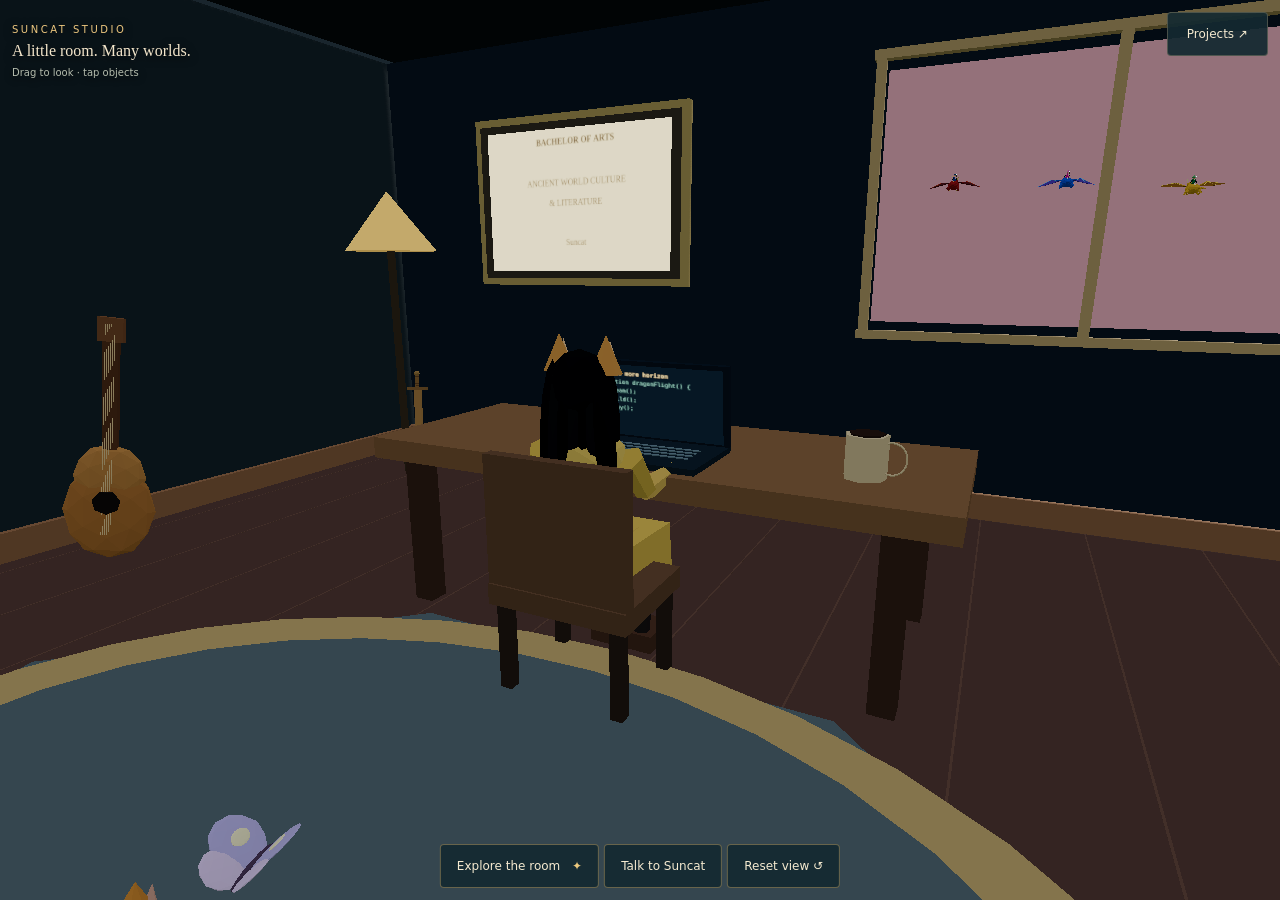
==== index.html @ 1f7c484a "Rename Suncat-Studio.html to index.html" ====
<!doctype html>
<html lang="en"><head><meta charset="utf-8"><meta name="viewport" content="width=device-width,initial-scale=1,viewport-fit=cover"><meta name="theme-color" content="#19252d"><title>Suncat Studio · A little room. Many worlds.</title><meta name="description" content="Visit Suncat’s studio. Explore games, musical projects, favorite stories, and the worlds behind them."><meta property="og:title" content="Suncat Studio"><meta property="og:description" content="A little room. Many worlds. Games, music, and stories from Suncat."><meta property="og:type" content="website">
<!-- Suncat Studio v2.0 — standalone personal website.
Open this file directly, or rename it index.html for GitHub Pages.
All graphics, scripts, styles, and fonts use local or embedded resources.
Only the music and Instagram buttons link away from the website.
Edit STUDIO_TOPICS25 below to change the descriptions.
Room models and camera are extracted from Dragonflight v0.28.0,
with a wooden short sword, game console, and revised personal content.
No game, game launcher, API key, backend, or build step is bundled.
Three.js r160.1 — MIT License

Copyright © 2010-2023 three.js authors

Permission is hereby granted, free of charge, to any person obtaining a copy
of this software and associated documentation files (the "Software"), to deal
in the Software without restriction, including without limitation the rights
to use, copy, modify, merge, publish, distribute, sublicense, and/or sell
copies of the Software, and to permit persons to whom the Software is
furnished to do so, subject to the following conditions:

The above copyright notice and this permission notice shall be included in
all copies or substantial portions of the Software.

THE SOFTWARE IS PROVIDED "AS IS", WITHOUT WARRANTY OF ANY KIND, EXPRESS OR
IMPLIED, INCLUDING BUT NOT LIMITED TO THE WARRANTIES OF MERCHANTABILITY,
FITNESS FOR A PARTICULAR PURPOSE AND NONINFRINGEMENT. IN NO EVENT SHALL THE
AUTHORS OR COPYRIGHT HOLDERS BE LIABLE FOR ANY CLAIM, DAMAGES OR OTHER
LIABILITY, WHETHER IN AN ACTION OF CONTRACT, TORT OR OTHERWISE, ARISING FROM,
OUT OF OR IN CONNECTION WITH THE SOFTWARE OR THE USE OR OTHER DEALINGS IN
THE SOFTWARE.
-->
<link rel="icon" type="image/svg+xml" href="[data-uri]">
<style>.menu-extras{display:grid;grid-template-columns:repeat(2,minmax(0,1fr));gap:8px}.title-block .menu-extras button{min-width:0;margin:0;white-space:nowrap;padding:10px 12px}#meetSuncat{border-color:#d4ae6890}
#studio25{position:fixed;inset:0;z-index:18;pointer-events:none;color:#f4e6cb}#studio25 button,#studio25 a{pointer-events:auto;touch-action:manipulation}
.studio-title25{position:absolute;left:24px;top:22px;text-shadow:0 2px 10px #111}.studio-title25 small{display:block;color:#edc77f;font-size:10px;letter-spacing:2.5px}.studio-title25 span{display:block;font:16px Georgia,serif;margin-top:5px}
.studio-tools25{position:absolute;left:50%;bottom:24px;transform:translateX(-50%);display:flex;gap:8px;white-space:nowrap}.studio-tools25 button{background:#142a31ec;border-color:#c6a56877;font-size:12px;padding:11px 16px}.studio-tools25 span{color:#ecc97e;margin-left:8px}
#studioObjects25{position:absolute;bottom:84px;left:50%;transform:translateX(-50%);width:min(520px,calc(100% - 28px));padding:12px;display:grid;grid-template-columns:repeat(3,minmax(0,1fr));gap:7px;background:#10242bf5;border:1px solid #c7a77177;border-radius:10px;pointer-events:auto;box-shadow:0 12px 50px #0006}#studioObjects25 button{min-width:0;padding:9px 5px;font-size:12px;background:#20343a}
#studioCard25{position:absolute;right:24px;top:18%;width:370px;max-height:68%;overflow:auto;padding:27px 24px 22px;background:#10242bf7;border:1px solid #c8a66b99;border-radius:12px;box-shadow:0 18px 70px #0009;pointer-events:auto;touch-action:pan-y;overscroll-behavior:contain}#studioClose25{position:absolute;right:5px;top:5px;min-height:36px;width:36px;padding:0;background:transparent;border:0;font-size:24px;color:#d3c4a7}#studioEyebrow25{color:#e4bf7d;font-size:9px;letter-spacing:2px;text-transform:uppercase}#studioHeading25{font:29px/1.15 Georgia,serif;margin:12px 20px 17px 0;color:#f8e8c5}#studioBody25 p{font:14px/1.7 system-ui;margin:0 0 14px;color:#d7dfd9}#studioBody25 .project25{display:block;width:100%;text-align:left;padding:12px;margin:8px 0;background:#1d333b;border-color:#c5a96844;font-size:14px}#studioBody25 .project25 small{display:block;font-size:11px;color:#cbb98e;margin-top:4px}#studioLinks25{display:flex;gap:8px;flex-wrap:wrap}#studioLinks25 a{display:inline-block;color:#17282b;background:#e6bc72;border-radius:4px;text-decoration:none;padding:11px 13px;font-size:12px;min-height:44px}#studioHover25{position:absolute;padding:6px 10px;border:1px solid #e7c47866;border-radius:5px;background:#152b32e8;color:#eed197;font-size:11px}
body.credits23.postcredits23.studio25 #dialogue{top:80px!important;bottom:auto!important;max-width:min(80%,440px)!important}body.studio25 #skipScene{z-index:25}body.studio25 #hud{z-index:19;pointer-events:none}body.studio25 #hud #skipScene,body.studio25 #hud #dialogue{pointer-events:auto}
body.credits23.postcredits23.studio-card25 #dialogue{visibility:hidden!important}body.studio-card25 .studio-tools25{visibility:hidden}
@media(max-width:600px){.studio-title25{left:16px;top:22px;max-width:47%}.studio-title25 span{font-size:13px}.studio-title25 small{font-size:8px}.studio-tools25{bottom:18px;gap:6px}.studio-tools25 button{font-size:11px;padding:11px 12px}#studioCard25{left:14px;right:14px;top:auto;bottom:18px;width:auto;max-height:57%;padding:26px 21px 20px}#studioHeading25{font-size:26px}#studioBody25 p{font-size:13px}body.credits23.postcredits23.studio25 #dialogue{top:78px!important}#studioObjects25{bottom:76px}}
@media(max-height:540px){#studioCard25{top:66px;right:14px;bottom:14px;max-height:none;width:42%;padding:20px}#studioHeading25{font-size:23px}#studioBody25 p{font-size:12px}.studio-tools25{bottom:12px;left:25%}#studioObjects25{left:25%;width:45%;bottom:67px}.studio-title25{top:15px}body.credits23.postcredits23.studio25 #dialogue{top:70px!important;left:25%!important;max-width:42%!important}}

:root{color-scheme:dark;--ink:#f5ead0;--muted:#b7c3b7;--gold:#e9bd70;--line:#e2c89642}*{box-sizing:border-box}html,body{margin:0;width:100%;height:100%;overflow:hidden;background:#19252d;color:var(--ink);font:14px/1.5 system-ui,sans-serif;overscroll-behavior:none}button,input{font:inherit}button{cursor:pointer;background:#142c2bc9;color:var(--ink);border:1px solid var(--line);padding:12px 19px;border-radius:4px;min-height:44px;touch-action:manipulation}button:hover{background:#27423c}a{color:var(--gold)}button:focus-visible,a:focus-visible{outline:3px solid var(--gold);outline-offset:3px}[hidden]{display:none!important}#world{position:fixed;inset:0}#world canvas{display:block;width:100%;height:100%;touch-action:none;cursor:grab}.studio-title25 em{display:block;margin-top:7px;font:10px system-ui;color:#c7cebd;opacity:.9}.studio-tools25{max-width:calc(100% - 24px);gap:5px;bottom:max(12px,env(safe-area-inset-bottom));white-space:normal}.studio-tools25 button{min-width:0;min-height:44px;line-height:1.25}.studio-title25{left:max(12px,env(safe-area-inset-left));max-width:calc(100% - 152px)}#studioCard25{overscroll-behavior:contain}#studioClose25{width:44px;height:44px;min-height:44px;z-index:2;background:#10242bf7}#studioObjects25{max-height:calc(100svh - 154px);overflow:auto;touch-action:pan-y}#projectsButton{position:absolute;top:max(12px,env(safe-area-inset-top));right:max(12px,env(safe-area-inset-right));font-size:12px;background:#142a31ec}#greeting{position:absolute;top:92px;left:24px;width:min(360px,calc(100% - 48px));padding:13px 35px 13px 17px;border-left:2px solid var(--gold);background:#10282bde;text-shadow:none}#greeting b{font-size:9px;letter-spacing:2px;color:var(--gold)}#greeting p{font:15px/1.6 Georgia,serif;margin:5px 0 0}#dismissGreeting{position:absolute;right:0;top:0;min-height:32px;width:32px;padding:0;background:none;border:0;font-size:21px}body.studio-card25 #greeting{display:none}#fallback{position:fixed;inset:20% 10% auto;font:18px Georgia;color:#d8d9c8}.fallback .studio-title25{position:fixed}.fallback #studioCard25{top:16%;bottom:85px;max-height:none}.fallback #studioObjects25{z-index:2}noscript{position:fixed;inset:100px 20px auto;z-index:30;padding:24px;background:#10242b;border:1px solid var(--line)}
@media(max-width:600px) and (orientation:portrait){.studio-title25{top:16px}.studio-title25 span{font-size:13px;line-height:1.25}.studio-title25 small{font-size:8px;letter-spacing:1.5px}.studio-title25 em{font-size:9px}.studio-tools25{left:50%;width:calc(100% - 24px);display:grid;grid-template-columns:1.2fr 1fr 1fr}.studio-tools25 button{padding:8px 4px;font-size:10px}.studio-tools25 span{margin-left:2px}#studioCard25{left:10px;right:10px;top:auto;bottom:max(10px,env(safe-area-inset-bottom));width:auto;max-height:50%;padding:25px 16px 16px}#studioHeading25{font-size:23px;margin-top:10px}#studioBody25 p{font-size:13px;line-height:1.6}#studioObjects25{bottom:68px}#greeting{top:92px;left:12px;width:calc(100% - 24px);max-height:25vh;overflow:auto}#greeting p{font-size:13px}.fallback #studioCard25{top:110px;bottom:80px;max-height:none}}
@media(max-height:540px){#greeting{top:82px;max-width:42%;max-height:24%;overflow:auto;font-size:12px}.studio-tools25{left:50%}#studioObjects25{left:50%;width:min(540px,90%);bottom:67px}#studioCard25{top:67px}}
@media(prefers-reduced-motion:reduce){*{scroll-behavior:auto!important}}
</style></head><body class="studio25 credits23 postcredits23">
<div id="world"></div>
<main id="studio25" aria-label="Suncat’s studio">
 <div class="studio-title25"><small>SUNCAT STUDIO</small><span>A little room. Many worlds.</span><em>Drag to look · tap objects</em></div>
 <button id="projectsButton">Projects ↗</button>
 <div class="studio-tools25"><button id="studioExplore25" aria-expanded="false" aria-controls="studioObjects25">Explore the room <span>✦</span></button><button id="studioAbout25">Talk to Suncat</button><button id="studioReset251" aria-label="Reset room view">Reset view ↺</button></div>
 <nav id="studioObjects25" hidden aria-label="Objects in the studio"></nav>
 <section id="studioCard25" hidden role="dialog" aria-modal="true" aria-labelledby="studioHeading25" tabindex="-1"><button id="studioClose25" aria-label="Close object description">×</button><small id="studioEyebrow25"></small><h1 id="studioHeading25"></h1><div id="studioBody25"></div><div id="studioLinks25"></div></section>
 <div id="studioHover25" hidden></div>
 <aside id="greeting" hidden aria-live="polite"><button id="dismissGreeting" aria-label="Dismiss greeting">×</button><b>SUNCAT</b><p>Hello. Welcome to my studio. Make yourself at home—there are a few worlds around this room.</p></aside>
</main>
<div id="fallback" hidden>The room’s 3D view is unavailable. You can still explore every project and story using the room menu.</div>
<noscript><h1>Suncat Studio</h1><p>Enable JavaScript to explore the studio, its projects, and its stories.</p><p><a href="https://suncatmeow.github.io/music">My music</a> · <a href="https://www.instagram.com/suncatmeow/">Instagram</a></p></noscript>
<script>console.warn('Scripts "build/three.js" and "build/three.min.js" are deprecated with r150+, and will be removed with r160. Please use ES Modules or alternatives: https://threejs.org/docs/index.html#manual/en/introduction/Installation'),
/**
 * @license
 * Copyright 2010-2023 Three.js Authors
 * SPDX-License-Identifier: MIT
 */
function(t,e){"object"==typeof exports&&"undefined"!=typeof module?e(exports):"function"==typeof define&&define.amd?define(["exports"],e):e((t="undefined"!=typeof globalThis?globalThis:t||self).THREE={})}(this,(function(t){"use strict";const e="160",n=1,i=2,r=3,s=0,a=1,o=100,l=204,c=205,h=0,u=1,d=2,p=0,m=1,f=2,g=3,_=4,v=5,x=6,y="attached",M="detached",S=300,b=301,T=302,E=303,w=304,A=306,R=1e3,C=1001,L=1002,P=1003,I=1004,U=1005,D=1006,N=1007,O=1008,F=1009,B=1012,z=1013,G=1014,H=1015,V=1016,k=1017,W=1018,X=1020,j=1023,q=1026,Y=1027,Z=1029,J=1031,K=1033,$=33776,Q=33777,tt=33778,et=33779,nt=35840,it=35841,rt=35842,st=35843,at=36196,ot=37492,lt=37496,ct=37808,ht=37809,ut=37810,dt=37811,pt=37812,mt=37813,ft=37814,gt=37815,_t=37816,vt=37817,xt=37818,yt=37819,Mt=37820,St=37821,bt=36492,Tt=36494,Et=36495,wt=36284,At=36285,Rt=36286,Ct=2300,Lt=2301,Pt=2302,It=2400,Ut=2401,Dt=2402,Nt=2500,Ot=2501,Ft=3e3,Bt=3001,zt="",Gt="srgb",Ht="srgb-linear",Vt="display-p3",kt="display-p3-linear",Wt="linear",Xt="srgb",jt="rec709",qt="p3",Yt=7680,Zt=35044,Jt="300 es",Kt=1035,$t=2e3,Qt=2001;class te{addEventListener(t,e){void 0===this._listeners&&(this._listeners={});const n=this._listeners;void 0===n[t]&&(n[t]=[]),-1===n[t].indexOf(e)&&n[t].push(e)}hasEventListener(t,e){if(void 0===this._listeners)return!1;const n=this._listeners;return void 0!==n[t]&&-1!==n[t].indexOf(e)}removeEventListener(t,e){if(void 0===this._listeners)return;const n=this._listeners[t];if(void 0!==n){const t=n.indexOf(e);-1!==t&&n.splice(t,1)}}dispatchEvent(t){if(void 0===this._listeners)return;const e=this._listeners[t.type];if(void 0!==e){t.target=this;const n=e.slice(0);for(let e=0,i=n.length;e<i;e++)n[e].call(this,t);t.target=null}}}const ee=["00","01","02","03","04","05","06","07","08","09","0a","0b","0c","0d","0e","0f","10","11","12","13","14","15","16","17","18","19","1a","1b","1c","1d","1e","1f","20","21","22","23","24","25","26","27","28","29","2a","2b","2c","2d","2e","2f","30","31","32","33","34","35","36","37","38","39","3a","3b","3c","3d","3e","3f","40","41","42","43","44","45","46","47","48","49","4a","4b","4c","4d","4e","4f","50","51","52","53","54","55","56","57","58","59","5a","5b","5c","5d","5e","5f","60","61","62","63","64","65","66","67","68","69","6a","6b","6c","6d","6e","6f","70","71","72","73","74","75","76","77","78","79","7a","7b","7c","7d","7e","7f","80","81","82","83","84","85","86","87","88","89","8a","8b","8c","8d","8e","8f","90","91","92","93","94","95","96","97","98","99","9a","9b","9c","9d","9e","9f","a0","a1","a2","a3","a4","a5","a6","a7","a8","a9","aa","ab","ac","ad","ae","af","b0","b1","b2","b3","b4","b5","b6","b7","b8","b9","ba","bb","bc","bd","be","bf","c0","c1","c2","c3","c4","c5","c6","c7","c8","c9","ca","cb","cc","cd","ce","cf","d0","d1","d2","d3","d4","d5","d6","d7","d8","d9","da","db","dc","dd","de","df","e0","e1","e2","e3","e4","e5","e6","e7","e8","e9","ea","eb","ec","ed","ee","ef","f0","f1","f2","f3","f4","f5","f6","f7","f8","f9","fa","fb","fc","fd","fe","ff"];let ne=1234567;const ie=Math.PI/180,re=180/Math.PI;function se(){const t=4294967295*Math.random()|0,e=4294967295*Math.random()|0,n=4294967295*Math.random()|0,i=4294967295*Math.random()|0;return(ee[255&t]+ee[t>>8&255]+ee[t>>16&255]+ee[t>>24&255]+"-"+ee[255&e]+ee[e>>8&255]+"-"+ee[e>>16&15|64]+ee[e>>24&255]+"-"+ee[63&n|128]+ee[n>>8&255]+"-"+ee[n>>16&255]+ee[n>>24&255]+ee[255&i]+ee[i>>8&255]+ee[i>>16&255]+ee[i>>24&255]).toLowerCase()}function ae(t,e,n){return Math.max(e,Math.min(n,t))}function oe(t,e){return(t%e+e)%e}function le(t,e,n){return(1-n)*t+n*e}function ce(t){return 0==(t&t-1)&&0!==t}function he(t){return Math.pow(2,Math.floor(Math.log(t)/Math.LN2))}function ue(t,e){switch(e.constructor){case Float32Array:return t;case Uint32Array:return t/4294967295;case Uint16Array:return t/65535;case Uint8Array:return t/255;case Int32Array:return Math.max(t/2147483647,-1);case Int16Array:return Math.max(t/32767,-1);case Int8Array:return Math.max(t/127,-1);default:throw new Error("Invalid component type.")}}function de(t,e){switch(e.constructor){case Float32Array:return t;case Uint32Array:return Math.round(4294967295*t);case Uint16Array:return Math.round(65535*t);case Uint8Array:return Math.round(255*t);case Int32Array:return Math.round(2147483647*t);case Int16Array:return Math.round(32767*t);case Int8Array:return Math.round(127*t);default:throw new Error("Invalid component type.")}}const pe={DEG2RAD:ie,RAD2DEG:re,generateUUID:se,clamp:ae,euclideanModulo:oe,mapLinear:function(t,e,n,i,r){return i+(t-e)*(r-i)/(n-e)},inverseLerp:function(t,e,n){return t!==e?(n-t)/(e-t):0},lerp:le,damp:function(t,e,n,i){return le(t,e,1-Math.exp(-n*i))},pingpong:function(t,e=1){return e-Math.abs(oe(t,2*e)-e)},smoothstep:function(t,e,n){return t<=e?0:t>=n?1:(t=(t-e)/(n-e))*t*(3-2*t)},smootherstep:function(t,e,n){return t<=e?0:t>=n?1:(t=(t-e)/(n-e))*t*t*(t*(6*t-15)+10)},randInt:function(t,e){return t+Math.floor(Math.random()*(e-t+1))},randFloat:function(t,e){return t+Math.random()*(e-t)},randFloatSpread:function(t){return t*(.5-Math.random())},seededRandom:function(t){void 0!==t&&(ne=t);let e=ne+=1831565813;return e=Math.imul(e^e>>>15,1|e),e^=e+Math.imul(e^e>>>7,61|e),((e^e>>>14)>>>0)/4294967296},degToRad:function(t){return t*ie},radToDeg:function(t){return t*re},isPowerOfTwo:ce,ceilPowerOfTwo:function(t){return Math.pow(2,Math.ceil(Math.log(t)/Math.LN2))},floorPowerOfTwo:he,setQuaternionFromProperEuler:function(t,e,n,i,r){const s=Math.cos,a=Math.sin,o=s(n/2),l=a(n/2),c=s((e+i)/2),h=a((e+i)/2),u=s((e-i)/2),d=a((e-i)/2),p=s((i-e)/2),m=a((i-e)/2);switch(r){case"XYX":t.set(o*h,l*u,l*d,o*c);break;case"YZY":t.set(l*d,o*h,l*u,o*c);break;case"ZXZ":t.set(l*u,l*d,o*h,o*c);break;case"XZX":t.set(o*h,l*m,l*p,o*c);break;case"YXY":t.set(l*p,o*h,l*m,o*c);break;case"ZYZ":t.set(l*m,l*p,o*h,o*c);break;default:console.warn("THREE.MathUtils: .setQuaternionFromProperEuler() encountered an unknown order: "+r)}},normalize:de,denormalize:ue};class me{constructor(t=0,e=0){me.prototype.isVector2=!0,this.x=t,this.y=e}get width(){return this.x}set width(t){this.x=t}get height(){return this.y}set height(t){this.y=t}set(t,e){return this.x=t,this.y=e,this}setScalar(t){return this.x=t,this.y=t,this}setX(t){return this.x=t,this}setY(t){return this.y=t,this}setComponent(t,e){switch(t){case 0:this.x=e;break;case 1:this.y=e;break;default:throw new Error("index is out of range: "+t)}return this}getComponent(t){switch(t){case 0:return this.x;case 1:return this.y;default:throw new Error("index is out of range: "+t)}}clone(){return new this.constructor(this.x,this.y)}copy(t){return this.x=t.x,this.y=t.y,this}add(t){return this.x+=t.x,this.y+=t.y,this}addScalar(t){return this.x+=t,this.y+=t,this}addVectors(t,e){return this.x=t.x+e.x,this.y=t.y+e.y,this}addScaledVector(t,e){return this.x+=t.x*e,this.y+=t.y*e,this}sub(t){return this.x-=t.x,this.y-=t.y,this}subScalar(t){return this.x-=t,this.y-=t,this}subVectors(t,e){return this.x=t.x-e.x,this.y=t.y-e.y,this}multiply(t){return this.x*=t.x,this.y*=t.y,this}multiplyScalar(t){return this.x*=t,this.y*=t,this}divide(t){return this.x/=t.x,this.y/=t.y,this}divideScalar(t){return this.multiplyScalar(1/t)}applyMatrix3(t){const e=this.x,n=this.y,i=t.elements;return this.x=i[0]*e+i[3]*n+i[6],this.y=i[1]*e+i[4]*n+i[7],this}min(t){return this.x=Math.min(this.x,t.x),this.y=Math.min(this.y,t.y),this}max(t){return this.x=Math.max(this.x,t.x),this.y=Math.max(this.y,t.y),this}clamp(t,e){return this.x=Math.max(t.x,Math.min(e.x,this.x)),this.y=Math.max(t.y,Math.min(e.y,this.y)),this}clampScalar(t,e){return this.x=Math.max(t,Math.min(e,this.x)),this.y=Math.max(t,Math.min(e,this.y)),this}clampLength(t,e){const n=this.length();return this.divideScalar(n||1).multiplyScalar(Math.max(t,Math.min(e,n)))}floor(){return this.x=Math.floor(this.x),this.y=Math.floor(this.y),this}ceil(){return this.x=Math.ceil(this.x),this.y=Math.ceil(this.y),this}round(){return this.x=Math.round(this.x),this.y=Math.round(this.y),this}roundToZero(){return this.x=Math.trunc(this.x),this.y=Math.trunc(this.y),this}negate(){return this.x=-this.x,this.y=-this.y,this}dot(t){return this.x*t.x+this.y*t.y}cross(t){return this.x*t.y-this.y*t.x}lengthSq(){return this.x*this.x+this.y*this.y}length(){return Math.sqrt(this.x*this.x+this.y*this.y)}manhattanLength(){return Math.abs(this.x)+Math.abs(this.y)}normalize(){return this.divideScalar(this.length()||1)}angle(){return Math.atan2(-this.y,-this.x)+Math.PI}angleTo(t){const e=Math.sqrt(this.lengthSq()*t.lengthSq());if(0===e)return Math.PI/2;const n=this.dot(t)/e;return Math.acos(ae(n,-1,1))}distanceTo(t){return Math.sqrt(this.distanceToSquared(t))}distanceToSquared(t){const e=this.x-t.x,n=this.y-t.y;return e*e+n*n}manhattanDistanceTo(t){return Math.abs(this.x-t.x)+Math.abs(this.y-t.y)}setLength(t){return this.normalize().multiplyScalar(t)}lerp(t,e){return this.x+=(t.x-this.x)*e,this.y+=(t.y-this.y)*e,this}lerpVectors(t,e,n){return this.x=t.x+(e.x-t.x)*n,this.y=t.y+(e.y-t.y)*n,this}equals(t){return t.x===this.x&&t.y===this.y}fromArray(t,e=0){return this.x=t[e],this.y=t[e+1],this}toArray(t=[],e=0){return t[e]=this.x,t[e+1]=this.y,t}fromBufferAttribute(t,e){return this.x=t.getX(e),this.y=t.getY(e),this}rotateAround(t,e){const n=Math.cos(e),i=Math.sin(e),r=this.x-t.x,s=this.y-t.y;return this.x=r*n-s*i+t.x,this.y=r*i+s*n+t.y,this}random(){return this.x=Math.random(),this.y=Math.random(),this}*[Symbol.iterator](){yield this.x,yield this.y}}class fe{constructor(t,e,n,i,r,s,a,o,l){fe.prototype.isMatrix3=!0,this.elements=[1,0,0,0,1,0,0,0,1],void 0!==t&&this.set(t,e,n,i,r,s,a,o,l)}set(t,e,n,i,r,s,a,o,l){const c=this.elements;return c[0]=t,c[1]=i,c[2]=a,c[3]=e,c[4]=r,c[5]=o,c[6]=n,c[7]=s,c[8]=l,this}identity(){return this.set(1,0,0,0,1,0,0,0,1),this}copy(t){const e=this.elements,n=t.elements;return e[0]=n[0],e[1]=n[1],e[2]=n[2],e[3]=n[3],e[4]=n[4],e[5]=n[5],e[6]=n[6],e[7]=n[7],e[8]=n[8],this}extractBasis(t,e,n){return t.setFromMatrix3Column(this,0),e.setFromMatrix3Column(this,1),n.setFromMatrix3Column(this,2),this}setFromMatrix4(t){const e=t.elements;return this.set(e[0],e[4],e[8],e[1],e[5],e[9],e[2],e[6],e[10]),this}multiply(t){return this.multiplyMatrices(this,t)}premultiply(t){return this.multiplyMatrices(t,this)}multiplyMatrices(t,e){const n=t.elements,i=e.elements,r=this.elements,s=n[0],a=n[3],o=n[6],l=n[1],c=n[4],h=n[7],u=n[2],d=n[5],p=n[8],m=i[0],f=i[3],g=i[6],_=i[1],v=i[4],x=i[7],y=i[2],M=i[5],S=i[8];return r[0]=s*m+a*_+o*y,r[3]=s*f+a*v+o*M,r[6]=s*g+a*x+o*S,r[1]=l*m+c*_+h*y,r[4]=l*f+c*v+h*M,r[7]=l*g+c*x+h*S,r[2]=u*m+d*_+p*y,r[5]=u*f+d*v+p*M,r[8]=u*g+d*x+p*S,this}multiplyScalar(t){const e=this.elements;return e[0]*=t,e[3]*=t,e[6]*=t,e[1]*=t,e[4]*=t,e[7]*=t,e[2]*=t,e[5]*=t,e[8]*=t,this}determinant(){const t=this.elements,e=t[0],n=t[1],i=t[2],r=t[3],s=t[4],a=t[5],o=t[6],l=t[7],c=t[8];return e*s*c-e*a*l-n*r*c+n*a*o+i*r*l-i*s*o}invert(){const t=this.elements,e=t[0],n=t[1],i=t[2],r=t[3],s=t[4],a=t[5],o=t[6],l=t[7],c=t[8],h=c*s-a*l,u=a*o-c*r,d=l*r-s*o,p=e*h+n*u+i*d;if(0===p)return this.set(0,0,0,0,0,0,0,0,0);const m=1/p;return t[0]=h*m,t[1]=(i*l-c*n)*m,t[2]=(a*n-i*s)*m,t[3]=u*m,t[4]=(c*e-i*o)*m,t[5]=(i*r-a*e)*m,t[6]=d*m,t[7]=(n*o-l*e)*m,t[8]=(s*e-n*r)*m,this}transpose(){let t;const e=this.elements;return t=e[1],e[1]=e[3],e[3]=t,t=e[2],e[2]=e[6],e[6]=t,t=e[5],e[5]=e[7],e[7]=t,this}getNormalMatrix(t){return this.setFromMatrix4(t).invert().transpose()}transposeIntoArray(t){const e=this.elements;return t[0]=e[0],t[1]=e[3],t[2]=e[6],t[3]=e[1],t[4]=e[4],t[5]=e[7],t[6]=e[2],t[7]=e[5],t[8]=e[8],this}setUvTransform(t,e,n,i,r,s,a){const o=Math.cos(r),l=Math.sin(r);return this.set(n*o,n*l,-n*(o*s+l*a)+s+t,-i*l,i*o,-i*(-l*s+o*a)+a+e,0,0,1),this}scale(t,e){return this.premultiply(ge.makeScale(t,e)),this}rotate(t){return this.premultiply(ge.makeRotation(-t)),this}translate(t,e){return this.premultiply(ge.makeTranslation(t,e)),this}makeTranslation(t,e){return t.isVector2?this.set(1,0,t.x,0,1,t.y,0,0,1):this.set(1,0,t,0,1,e,0,0,1),this}makeRotation(t){const e=Math.cos(t),n=Math.sin(t);return this.set(e,-n,0,n,e,0,0,0,1),this}makeScale(t,e){return this.set(t,0,0,0,e,0,0,0,1),this}equals(t){const e=this.elements,n=t.elements;for(let t=0;t<9;t++)if(e[t]!==n[t])return!1;return!0}fromArray(t,e=0){for(let n=0;n<9;n++)this.elements[n]=t[n+e];return this}toArray(t=[],e=0){const n=this.elements;return t[e]=n[0],t[e+1]=n[1],t[e+2]=n[2],t[e+3]=n[3],t[e+4]=n[4],t[e+5]=n[5],t[e+6]=n[6],t[e+7]=n[7],t[e+8]=n[8],t}clone(){return(new this.constructor).fromArray(this.elements)}}const ge=new fe;function _e(t){for(let e=t.length-1;e>=0;--e)if(t[e]>=65535)return!0;return!1}const ve={Int8Array:Int8Array,Uint8Array:Uint8Array,Uint8ClampedArray:Uint8ClampedArray,Int16Array:Int16Array,Uint16Array:Uint16Array,Int32Array:Int32Array,Uint32Array:Uint32Array,Float32Array:Float32Array,Float64Array:Float64Array};function xe(t,e){return new ve[t](e)}function ye(t){return document.createElementNS("http://www.w3.org/1999/xhtml",t)}function Me(){const t=ye("canvas");return t.style.display="block",t}const Se={};function be(t){t in Se||(Se[t]=!0,console.warn(t))}const Te=(new fe).set(.8224621,.177538,0,.0331941,.9668058,0,.0170827,.0723974,.9105199),Ee=(new fe).set(1.2249401,-.2249404,0,-.0420569,1.0420571,0,-.0196376,-.0786361,1.0982735),we={[Ht]:{transfer:Wt,primaries:jt,toReference:t=>t,fromReference:t=>t},[Gt]:{transfer:Xt,primaries:jt,toReference:t=>t.convertSRGBToLinear(),fromReference:t=>t.convertLinearToSRGB()},[kt]:{transfer:Wt,primaries:qt,toReference:t=>t.applyMatrix3(Ee),fromReference:t=>t.applyMatrix3(Te)},[Vt]:{transfer:Xt,primaries:qt,toReference:t=>t.convertSRGBToLinear().applyMatrix3(Ee),fromReference:t=>t.applyMatrix3(Te).convertLinearToSRGB()}},Ae=new Set([Ht,kt]),Re={enabled:!0,_workingColorSpace:Ht,get workingColorSpace(){return this._workingColorSpace},set workingColorSpace(t){if(!Ae.has(t))throw new Error(`Unsupported working color space, "${t}".`);this._workingColorSpace=t},convert:function(t,e,n){if(!1===this.enabled||e===n||!e||!n)return t;const i=we[e].toReference;return(0,we[n].fromReference)(i(t))},fromWorkingColorSpace:function(t,e){return this.convert(t,this._workingColorSpace,e)},toWorkingColorSpace:function(t,e){return this.convert(t,e,this._workingColorSpace)},getPrimaries:function(t){return we[t].primaries},getTransfer:function(t){return t===zt?Wt:we[t].transfer}};function Ce(t){return t<.04045?.0773993808*t:Math.pow(.9478672986*t+.0521327014,2.4)}function Le(t){return t<.0031308?12.92*t:1.055*Math.pow(t,.41666)-.055}let Pe;class Ie{static getDataURL(t){if(/^data:/i.test(t.src))return t.src;if("undefined"==typeof HTMLCanvasElement)return t.src;let e;if(t instanceof HTMLCanvasElement)e=t;else{void 0===Pe&&(Pe=ye("canvas")),Pe.width=t.width,Pe.height=t.height;const n=Pe.getContext("2d");t instanceof ImageData?n.putImageData(t,0,0):n.drawImage(t,0,0,t.width,t.height),e=Pe}return e.width>2048||e.height>2048?(console.warn("THREE.ImageUtils.getDataURL: Image converted to jpg for performance reasons",t),e.toDataURL("image/jpeg",.6)):e.toDataURL("image/png")}static sRGBToLinear(t){if("undefined"!=typeof HTMLImageElement&&t instanceof HTMLImageElement||"undefined"!=typeof HTMLCanvasElement&&t instanceof HTMLCanvasElement||"undefined"!=typeof ImageBitmap&&t instanceof ImageBitmap){const e=ye("canvas");e.width=t.width,e.height=t.height;const n=e.getContext("2d");n.drawImage(t,0,0,t.width,t.height);const i=n.getImageData(0,0,t.width,t.height),r=i.data;for(let t=0;t<r.length;t++)r[t]=255*Ce(r[t]/255);return n.putImageData(i,0,0),e}if(t.data){const e=t.data.slice(0);for(let t=0;t<e.length;t++)e instanceof Uint8Array||e instanceof Uint8ClampedArray?e[t]=Math.floor(255*Ce(e[t]/255)):e[t]=Ce(e[t]);return{data:e,width:t.width,height:t.height}}return console.warn("THREE.ImageUtils.sRGBToLinear(): Unsupported image type. No color space conversion applied."),t}}let Ue=0;class De{constructor(t=null){this.isSource=!0,Object.defineProperty(this,"id",{value:Ue++}),this.uuid=se(),this.data=t,this.version=0}set needsUpdate(t){!0===t&&this.version++}toJSON(t){const e=void 0===t||"string"==typeof t;if(!e&&void 0!==t.images[this.uuid])return t.images[this.uuid];const n={uuid:this.uuid,url:""},i=this.data;if(null!==i){let t;if(Array.isArray(i)){t=[];for(let e=0,n=i.length;e<n;e++)i[e].isDataTexture?t.push(Ne(i[e].image)):t.push(Ne(i[e]))}else t=Ne(i);n.url=t}return e||(t.images[this.uuid]=n),n}}function Ne(t){return"undefined"!=typeof HTMLImageElement&&t instanceof HTMLImageElement||"undefined"!=typeof HTMLCanvasElement&&t instanceof HTMLCanvasElement||"undefined"!=typeof ImageBitmap&&t instanceof ImageBitmap?Ie.getDataURL(t):t.data?{data:Array.from(t.data),width:t.width,height:t.height,type:t.data.constructor.name}:(console.warn("THREE.Texture: Unable to serialize Texture."),{})}let Oe=0;class Fe extends te{constructor(t=Fe.DEFAULT_IMAGE,e=Fe.DEFAULT_MAPPING,n=1001,i=1001,r=1006,s=1008,a=1023,o=1009,l=Fe.DEFAULT_ANISOTROPY,c=""){super(),this.isTexture=!0,Object.defineProperty(this,"id",{value:Oe++}),this.uuid=se(),this.name="",this.source=new De(t),this.mipmaps=[],this.mapping=e,this.channel=0,this.wrapS=n,this.wrapT=i,this.magFilter=r,this.minFilter=s,this.anisotropy=l,this.format=a,this.internalFormat=null,this.type=o,this.offset=new me(0,0),this.repeat=new me(1,1),this.center=new me(0,0),this.rotation=0,this.matrixAutoUpdate=!0,this.matrix=new fe,this.generateMipmaps=!0,this.premultiplyAlpha=!1,this.flipY=!0,this.unpackAlignment=4,"string"==typeof c?this.colorSpace=c:(be("THREE.Texture: Property .encoding has been replaced by .colorSpace."),this.colorSpace=c===Bt?Gt:zt),this.userData={},this.version=0,this.onUpdate=null,this.isRenderTargetTexture=!1,this.needsPMREMUpdate=!1}get image(){return this.source.data}set image(t=null){this.source.data=t}updateMatrix(){this.matrix.setUvTransform(this.offset.x,this.offset.y,this.repeat.x,this.repeat.y,this.rotation,this.center.x,this.center.y)}clone(){return(new this.constructor).copy(this)}copy(t){return this.name=t.name,this.source=t.source,this.mipmaps=t.mipmaps.slice(0),this.mapping=t.mapping,this.channel=t.channel,this.wrapS=t.wrapS,this.wrapT=t.wrapT,this.magFilter=t.magFilter,this.minFilter=t.minFilter,this.anisotropy=t.anisotropy,this.format=t.format,this.internalFormat=t.internalFormat,this.type=t.type,this.offset.copy(t.offset),this.repeat.copy(t.repeat),this.center.copy(t.center),this.rotation=t.rotation,this.matrixAutoUpdate=t.matrixAutoUpdate,this.matrix.copy(t.matrix),this.generateMipmaps=t.generateMipmaps,this.premultiplyAlpha=t.premultiplyAlpha,this.flipY=t.flipY,this.unpackAlignment=t.unpackAlignment,this.colorSpace=t.colorSpace,this.userData=JSON.parse(JSON.stringify(t.userData)),this.needsUpdate=!0,this}toJSON(t){const e=void 0===t||"string"==typeof t;if(!e&&void 0!==t.textures[this.uuid])return t.textures[this.uuid];const n={metadata:{version:4.6,type:"Texture",generator:"Texture.toJSON"},uuid:this.uuid,name:this.name,image:this.source.toJSON(t).uuid,mapping:this.mapping,channel:this.channel,repeat:[this.repeat.x,this.repeat.y],offset:[this.offset.x,this.offset.y],center:[this.center.x,this.center.y],rotation:this.rotation,wrap:[this.wrapS,this.wrapT],format:this.format,internalFormat:this.internalFormat,type:this.type,colorSpace:this.colorSpace,minFilter:this.minFilter,magFilter:this.magFilter,anisotropy:this.anisotropy,flipY:this.flipY,generateMipmaps:this.generateMipmaps,premultiplyAlpha:this.premultiplyAlpha,unpackAlignment:this.unpackAlignment};return Object.keys(this.userData).length>0&&(n.userData=this.userData),e||(t.textures[this.uuid]=n),n}dispose(){this.dispatchEvent({type:"dispose"})}transformUv(t){if(this.mapping!==S)return t;if(t.applyMatrix3(this.matrix),t.x<0||t.x>1)switch(this.wrapS){case R:t.x=t.x-Math.floor(t.x);break;case C:t.x=t.x<0?0:1;break;case L:1===Math.abs(Math.floor(t.x)%2)?t.x=Math.ceil(t.x)-t.x:t.x=t.x-Math.floor(t.x)}if(t.y<0||t.y>1)switch(this.wrapT){case R:t.y=t.y-Math.floor(t.y);break;case C:t.y=t.y<0?0:1;break;case L:1===Math.abs(Math.floor(t.y)%2)?t.y=Math.ceil(t.y)-t.y:t.y=t.y-Math.floor(t.y)}return this.flipY&&(t.y=1-t.y),t}set needsUpdate(t){!0===t&&(this.version++,this.source.needsUpdate=!0)}get encoding(){return be("THREE.Texture: Property .encoding has been replaced by .colorSpace."),this.colorSpace===Gt?Bt:Ft}set encoding(t){be("THREE.Texture: Property .encoding has been replaced by .colorSpace."),this.colorSpace=t===Bt?Gt:zt}}Fe.DEFAULT_IMAGE=null,Fe.DEFAULT_MAPPING=S,Fe.DEFAULT_ANISOTROPY=1;class Be{constructor(t=0,e=0,n=0,i=1){Be.prototype.isVector4=!0,this.x=t,this.y=e,this.z=n,this.w=i}get width(){return this.z}set width(t){this.z=t}get height(){return this.w}set height(t){this.w=t}set(t,e,n,i){return this.x=t,this.y=e,this.z=n,this.w=i,this}setScalar(t){return this.x=t,this.y=t,this.z=t,this.w=t,this}setX(t){return this.x=t,this}setY(t){return this.y=t,this}setZ(t){return this.z=t,this}setW(t){return this.w=t,this}setComponent(t,e){switch(t){case 0:this.x=e;break;case 1:this.y=e;break;case 2:this.z=e;break;case 3:this.w=e;break;default:throw new Error("index is out of range: "+t)}return this}getComponent(t){switch(t){case 0:return this.x;case 1:return this.y;case 2:return this.z;case 3:return this.w;default:throw new Error("index is out of range: "+t)}}clone(){return new this.constructor(this.x,this.y,this.z,this.w)}copy(t){return this.x=t.x,this.y=t.y,this.z=t.z,this.w=void 0!==t.w?t.w:1,this}add(t){return this.x+=t.x,this.y+=t.y,this.z+=t.z,this.w+=t.w,this}addScalar(t){return this.x+=t,this.y+=t,this.z+=t,this.w+=t,this}addVectors(t,e){return this.x=t.x+e.x,this.y=t.y+e.y,this.z=t.z+e.z,this.w=t.w+e.w,this}addScaledVector(t,e){return this.x+=t.x*e,this.y+=t.y*e,this.z+=t.z*e,this.w+=t.w*e,this}sub(t){return this.x-=t.x,this.y-=t.y,this.z-=t.z,this.w-=t.w,this}subScalar(t){return this.x-=t,this.y-=t,this.z-=t,this.w-=t,this}subVectors(t,e){return this.x=t.x-e.x,this.y=t.y-e.y,this.z=t.z-e.z,this.w=t.w-e.w,this}multiply(t){return this.x*=t.x,this.y*=t.y,this.z*=t.z,this.w*=t.w,this}multiplyScalar(t){return this.x*=t,this.y*=t,this.z*=t,this.w*=t,this}applyMatrix4(t){const e=this.x,n=this.y,i=this.z,r=this.w,s=t.elements;return this.x=s[0]*e+s[4]*n+s[8]*i+s[12]*r,this.y=s[1]*e+s[5]*n+s[9]*i+s[13]*r,this.z=s[2]*e+s[6]*n+s[10]*i+s[14]*r,this.w=s[3]*e+s[7]*n+s[11]*i+s[15]*r,this}divideScalar(t){return this.multiplyScalar(1/t)}setAxisAngleFromQuaternion(t){this.w=2*Math.acos(t.w);const e=Math.sqrt(1-t.w*t.w);return e<1e-4?(this.x=1,this.y=0,this.z=0):(this.x=t.x/e,this.y=t.y/e,this.z=t.z/e),this}setAxisAngleFromRotationMatrix(t){let e,n,i,r;const s=.01,a=.1,o=t.elements,l=o[0],c=o[4],h=o[8],u=o[1],d=o[5],p=o[9],m=o[2],f=o[6],g=o[10];if(Math.abs(c-u)<s&&Math.abs(h-m)<s&&Math.abs(p-f)<s){if(Math.abs(c+u)<a&&Math.abs(h+m)<a&&Math.abs(p+f)<a&&Math.abs(l+d+g-3)<a)return this.set(1,0,0,0),this;e=Math.PI;const t=(l+1)/2,o=(d+1)/2,_=(g+1)/2,v=(c+u)/4,x=(h+m)/4,y=(p+f)/4;return t>o&&t>_?t<s?(n=0,i=.707106781,r=.707106781):(n=Math.sqrt(t),i=v/n,r=x/n):o>_?o<s?(n=.707106781,i=0,r=.707106781):(i=Math.sqrt(o),n=v/i,r=y/i):_<s?(n=.707106781,i=.707106781,r=0):(r=Math.sqrt(_),n=x/r,i=y/r),this.set(n,i,r,e),this}let _=Math.sqrt((f-p)*(f-p)+(h-m)*(h-m)+(u-c)*(u-c));return Math.abs(_)<.001&&(_=1),this.x=(f-p)/_,this.y=(h-m)/_,this.z=(u-c)/_,this.w=Math.acos((l+d+g-1)/2),this}min(t){return this.x=Math.min(this.x,t.x),this.y=Math.min(this.y,t.y),this.z=Math.min(this.z,t.z),this.w=Math.min(this.w,t.w),this}max(t){return this.x=Math.max(this.x,t.x),this.y=Math.max(this.y,t.y),this.z=Math.max(this.z,t.z),this.w=Math.max(this.w,t.w),this}clamp(t,e){return this.x=Math.max(t.x,Math.min(e.x,this.x)),this.y=Math.max(t.y,Math.min(e.y,this.y)),this.z=Math.max(t.z,Math.min(e.z,this.z)),this.w=Math.max(t.w,Math.min(e.w,this.w)),this}clampScalar(t,e){return this.x=Math.max(t,Math.min(e,this.x)),this.y=Math.max(t,Math.min(e,this.y)),this.z=Math.max(t,Math.min(e,this.z)),this.w=Math.max(t,Math.min(e,this.w)),this}clampLength(t,e){const n=this.length();return this.divideScalar(n||1).multiplyScalar(Math.max(t,Math.min(e,n)))}floor(){return this.x=Math.floor(this.x),this.y=Math.floor(this.y),this.z=Math.floor(this.z),this.w=Math.floor(this.w),this}ceil(){return this.x=Math.ceil(this.x),this.y=Math.ceil(this.y),this.z=Math.ceil(this.z),this.w=Math.ceil(this.w),this}round(){return this.x=Math.round(this.x),this.y=Math.round(this.y),this.z=Math.round(this.z),this.w=Math.round(this.w),this}roundToZero(){return this.x=Math.trunc(this.x),this.y=Math.trunc(this.y),this.z=Math.trunc(this.z),this.w=Math.trunc(this.w),this}negate(){return this.x=-this.x,this.y=-this.y,this.z=-this.z,this.w=-this.w,this}dot(t){return this.x*t.x+this.y*t.y+this.z*t.z+this.w*t.w}lengthSq(){return this.x*this.x+this.y*this.y+this.z*this.z+this.w*this.w}length(){return Math.sqrt(this.x*this.x+this.y*this.y+this.z*this.z+this.w*this.w)}manhattanLength(){return Math.abs(this.x)+Math.abs(this.y)+Math.abs(this.z)+Math.abs(this.w)}normalize(){return this.divideScalar(this.length()||1)}setLength(t){return this.normalize().multiplyScalar(t)}lerp(t,e){return this.x+=(t.x-this.x)*e,this.y+=(t.y-this.y)*e,this.z+=(t.z-this.z)*e,this.w+=(t.w-this.w)*e,this}lerpVectors(t,e,n){return this.x=t.x+(e.x-t.x)*n,this.y=t.y+(e.y-t.y)*n,this.z=t.z+(e.z-t.z)*n,this.w=t.w+(e.w-t.w)*n,this}equals(t){return t.x===this.x&&t.y===this.y&&t.z===this.z&&t.w===this.w}fromArray(t,e=0){return this.x=t[e],this.y=t[e+1],this.z=t[e+2],this.w=t[e+3],this}toArray(t=[],e=0){return t[e]=this.x,t[e+1]=this.y,t[e+2]=this.z,t[e+3]=this.w,t}fromBufferAttribute(t,e){return this.x=t.getX(e),this.y=t.getY(e),this.z=t.getZ(e),this.w=t.getW(e),this}random(){return this.x=Math.random(),this.y=Math.random(),this.z=Math.random(),this.w=Math.random(),this}*[Symbol.iterator](){yield this.x,yield this.y,yield this.z,yield this.w}}class ze extends te{constructor(t=1,e=1,n={}){super(),this.isRenderTarget=!0,this.width=t,this.height=e,this.depth=1,this.scissor=new Be(0,0,t,e),this.scissorTest=!1,this.viewport=new Be(0,0,t,e);const i={width:t,height:e,depth:1};void 0!==n.encoding&&(be("THREE.WebGLRenderTarget: option.encoding has been replaced by option.colorSpace."),n.colorSpace=n.encoding===Bt?Gt:zt),n=Object.assign({generateMipmaps:!1,internalFormat:null,minFilter:D,depthBuffer:!0,stencilBuffer:!1,depthTexture:null,samples:0},n),this.texture=new Fe(i,n.mapping,n.wrapS,n.wrapT,n.magFilter,n.minFilter,n.format,n.type,n.anisotropy,n.colorSpace),this.texture.isRenderTargetTexture=!0,this.texture.flipY=!1,this.texture.generateMipmaps=n.generateMipmaps,this.texture.internalFormat=n.internalFormat,this.depthBuffer=n.depthBuffer,this.stencilBuffer=n.stencilBuffer,this.depthTexture=n.depthTexture,this.samples=n.samples}setSize(t,e,n=1){this.width===t&&this.height===e&&this.depth===n||(this.width=t,this.height=e,this.depth=n,this.texture.image.width=t,this.texture.image.height=e,this.texture.image.depth=n,this.dispose()),this.viewport.set(0,0,t,e),this.scissor.set(0,0,t,e)}clone(){return(new this.constructor).copy(this)}copy(t){this.width=t.width,this.height=t.height,this.depth=t.depth,this.scissor.copy(t.scissor),this.scissorTest=t.scissorTest,this.viewport.copy(t.viewport),this.texture=t.texture.clone(),this.texture.isRenderTargetTexture=!0;const e=Object.assign({},t.texture.image);return this.texture.source=new De(e),this.depthBuffer=t.depthBuffer,this.stencilBuffer=t.stencilBuffer,null!==t.depthTexture&&(this.depthTexture=t.depthTexture.clone()),this.samples=t.samples,this}dispose(){this.dispatchEvent({type:"dispose"})}}class Ge extends ze{constructor(t=1,e=1,n={}){super(t,e,n),this.isWebGLRenderTarget=!0}}class He extends Fe{constructor(t=null,e=1,n=1,i=1){super(null),this.isDataArrayTexture=!0,this.image={data:t,width:e,height:n,depth:i},this.magFilter=P,this.minFilter=P,this.wrapR=C,this.generateMipmaps=!1,this.flipY=!1,this.unpackAlignment=1}}class Ve extends Fe{constructor(t=null,e=1,n=1,i=1){super(null),this.isData3DTexture=!0,this.image={data:t,width:e,height:n,depth:i},this.magFilter=P,this.minFilter=P,this.wrapR=C,this.generateMipmaps=!1,this.flipY=!1,this.unpackAlignment=1}}class ke{constructor(t=0,e=0,n=0,i=1){this.isQuaternion=!0,this._x=t,this._y=e,this._z=n,this._w=i}static slerpFlat(t,e,n,i,r,s,a){let o=n[i+0],l=n[i+1],c=n[i+2],h=n[i+3];const u=r[s+0],d=r[s+1],p=r[s+2],m=r[s+3];if(0===a)return t[e+0]=o,t[e+1]=l,t[e+2]=c,void(t[e+3]=h);if(1===a)return t[e+0]=u,t[e+1]=d,t[e+2]=p,void(t[e+3]=m);if(h!==m||o!==u||l!==d||c!==p){let t=1-a;const e=o*u+l*d+c*p+h*m,n=e>=0?1:-1,i=1-e*e;if(i>Number.EPSILON){const r=Math.sqrt(i),s=Math.atan2(r,e*n);t=Math.sin(t*s)/r,a=Math.sin(a*s)/r}const r=a*n;if(o=o*t+u*r,l=l*t+d*r,c=c*t+p*r,h=h*t+m*r,t===1-a){const t=1/Math.sqrt(o*o+l*l+c*c+h*h);o*=t,l*=t,c*=t,h*=t}}t[e]=o,t[e+1]=l,t[e+2]=c,t[e+3]=h}static multiplyQuaternionsFlat(t,e,n,i,r,s){const a=n[i],o=n[i+1],l=n[i+2],c=n[i+3],h=r[s],u=r[s+1],d=r[s+2],p=r[s+3];return t[e]=a*p+c*h+o*d-l*u,t[e+1]=o*p+c*u+l*h-a*d,t[e+2]=l*p+c*d+a*u-o*h,t[e+3]=c*p-a*h-o*u-l*d,t}get x(){return this._x}set x(t){this._x=t,this._onChangeCallback()}get y(){return this._y}set y(t){this._y=t,this._onChangeCallback()}get z(){return this._z}set z(t){this._z=t,this._onChangeCallback()}get w(){return this._w}set w(t){this._w=t,this._onChangeCallback()}set(t,e,n,i){return this._x=t,this._y=e,this._z=n,this._w=i,this._onChangeCallback(),this}clone(){return new this.constructor(this._x,this._y,this._z,this._w)}copy(t){return this._x=t.x,this._y=t.y,this._z=t.z,this._w=t.w,this._onChangeCallback(),this}setFromEuler(t,e=!0){const n=t._x,i=t._y,r=t._z,s=t._order,a=Math.cos,o=Math.sin,l=a(n/2),c=a(i/2),h=a(r/2),u=o(n/2),d=o(i/2),p=o(r/2);switch(s){case"XYZ":this._x=u*c*h+l*d*p,this._y=l*d*h-u*c*p,this._z=l*c*p+u*d*h,this._w=l*c*h-u*d*p;break;case"YXZ":this._x=u*c*h+l*d*p,this._y=l*d*h-u*c*p,this._z=l*c*p-u*d*h,this._w=l*c*h+u*d*p;break;case"ZXY":this._x=u*c*h-l*d*p,this._y=l*d*h+u*c*p,this._z=l*c*p+u*d*h,this._w=l*c*h-u*d*p;break;case"ZYX":this._x=u*c*h-l*d*p,this._y=l*d*h+u*c*p,this._z=l*c*p-u*d*h,this._w=l*c*h+u*d*p;break;case"YZX":this._x=u*c*h+l*d*p,this._y=l*d*h+u*c*p,this._z=l*c*p-u*d*h,this._w=l*c*h-u*d*p;break;case"XZY":this._x=u*c*h-l*d*p,this._y=l*d*h-u*c*p,this._z=l*c*p+u*d*h,this._w=l*c*h+u*d*p;break;default:console.warn("THREE.Quaternion: .setFromEuler() encountered an unknown order: "+s)}return!0===e&&this._onChangeCallback(),this}setFromAxisAngle(t,e){const n=e/2,i=Math.sin(n);return this._x=t.x*i,this._y=t.y*i,this._z=t.z*i,this._w=Math.cos(n),this._onChangeCallback(),this}setFromRotationMatrix(t){const e=t.elements,n=e[0],i=e[4],r=e[8],s=e[1],a=e[5],o=e[9],l=e[2],c=e[6],h=e[10],u=n+a+h;if(u>0){const t=.5/Math.sqrt(u+1);this._w=.25/t,this._x=(c-o)*t,this._y=(r-l)*t,this._z=(s-i)*t}else if(n>a&&n>h){const t=2*Math.sqrt(1+n-a-h);this._w=(c-o)/t,this._x=.25*t,this._y=(i+s)/t,this._z=(r+l)/t}else if(a>h){const t=2*Math.sqrt(1+a-n-h);this._w=(r-l)/t,this._x=(i+s)/t,this._y=.25*t,this._z=(o+c)/t}else{const t=2*Math.sqrt(1+h-n-a);this._w=(s-i)/t,this._x=(r+l)/t,this._y=(o+c)/t,this._z=.25*t}return this._onChangeCallback(),this}setFromUnitVectors(t,e){let n=t.dot(e)+1;return n<Number.EPSILON?(n=0,Math.abs(t.x)>Math.abs(t.z)?(this._x=-t.y,this._y=t.x,this._z=0,this._w=n):(this._x=0,this._y=-t.z,this._z=t.y,this._w=n)):(this._x=t.y*e.z-t.z*e.y,this._y=t.z*e.x-t.x*e.z,this._z=t.x*e.y-t.y*e.x,this._w=n),this.normalize()}angleTo(t){return 2*Math.acos(Math.abs(ae(this.dot(t),-1,1)))}rotateTowards(t,e){const n=this.angleTo(t);if(0===n)return this;const i=Math.min(1,e/n);return this.slerp(t,i),this}identity(){return this.set(0,0,0,1)}invert(){return this.conjugate()}conjugate(){return this._x*=-1,this._y*=-1,this._z*=-1,this._onChangeCallback(),this}dot(t){return this._x*t._x+this._y*t._y+this._z*t._z+this._w*t._w}lengthSq(){return this._x*this._x+this._y*this._y+this._z*this._z+this._w*this._w}length(){return Math.sqrt(this._x*this._x+this._y*this._y+this._z*this._z+this._w*this._w)}normalize(){let t=this.length();return 0===t?(this._x=0,this._y=0,this._z=0,this._w=1):(t=1/t,this._x=this._x*t,this._y=this._y*t,this._z=this._z*t,this._w=this._w*t),this._onChangeCallback(),this}multiply(t){return this.multiplyQuaternions(this,t)}premultiply(t){return this.multiplyQuaternions(t,this)}multiplyQuaternions(t,e){const n=t._x,i=t._y,r=t._z,s=t._w,a=e._x,o=e._y,l=e._z,c=e._w;return this._x=n*c+s*a+i*l-r*o,this._y=i*c+s*o+r*a-n*l,this._z=r*c+s*l+n*o-i*a,this._w=s*c-n*a-i*o-r*l,this._onChangeCallback(),this}slerp(t,e){if(0===e)return this;if(1===e)return this.copy(t);const n=this._x,i=this._y,r=this._z,s=this._w;let a=s*t._w+n*t._x+i*t._y+r*t._z;if(a<0?(this._w=-t._w,this._x=-t._x,this._y=-t._y,this._z=-t._z,a=-a):this.copy(t),a>=1)return this._w=s,this._x=n,this._y=i,this._z=r,this;const o=1-a*a;if(o<=Number.EPSILON){const t=1-e;return this._w=t*s+e*this._w,this._x=t*n+e*this._x,this._y=t*i+e*this._y,this._z=t*r+e*this._z,this.normalize(),this}const l=Math.sqrt(o),c=Math.atan2(l,a),h=Math.sin((1-e)*c)/l,u=Math.sin(e*c)/l;return this._w=s*h+this._w*u,this._x=n*h+this._x*u,this._y=i*h+this._y*u,this._z=r*h+this._z*u,this._onChangeCallback(),this}slerpQuaternions(t,e,n){return this.copy(t).slerp(e,n)}random(){const t=Math.random(),e=Math.sqrt(1-t),n=Math.sqrt(t),i=2*Math.PI*Math.random(),r=2*Math.PI*Math.random();return this.set(e*Math.cos(i),n*Math.sin(r),n*Math.cos(r),e*Math.sin(i))}equals(t){return t._x===this._x&&t._y===this._y&&t._z===this._z&&t._w===this._w}fromArray(t,e=0){return this._x=t[e],this._y=t[e+1],this._z=t[e+2],this._w=t[e+3],this._onChangeCallback(),this}toArray(t=[],e=0){return t[e]=this._x,t[e+1]=this._y,t[e+2]=this._z,t[e+3]=this._w,t}fromBufferAttribute(t,e){return this._x=t.getX(e),this._y=t.getY(e),this._z=t.getZ(e),this._w=t.getW(e),this._onChangeCallback(),this}toJSON(){return this.toArray()}_onChange(t){return this._onChangeCallback=t,this}_onChangeCallback(){}*[Symbol.iterator](){yield this._x,yield this._y,yield this._z,yield this._w}}class We{constructor(t=0,e=0,n=0){We.prototype.isVector3=!0,this.x=t,this.y=e,this.z=n}set(t,e,n){return void 0===n&&(n=this.z),this.x=t,this.y=e,this.z=n,this}setScalar(t){return this.x=t,this.y=t,this.z=t,this}setX(t){return this.x=t,this}setY(t){return this.y=t,this}setZ(t){return this.z=t,this}setComponent(t,e){switch(t){case 0:this.x=e;break;case 1:this.y=e;break;case 2:this.z=e;break;default:throw new Error("index is out of range: "+t)}return this}getComponent(t){switch(t){case 0:return this.x;case 1:return this.y;case 2:return this.z;default:throw new Error("index is out of range: "+t)}}clone(){return new this.constructor(this.x,this.y,this.z)}copy(t){return this.x=t.x,this.y=t.y,this.z=t.z,this}add(t){return this.x+=t.x,this.y+=t.y,this.z+=t.z,this}addScalar(t){return this.x+=t,this.y+=t,this.z+=t,this}addVectors(t,e){return this.x=t.x+e.x,this.y=t.y+e.y,this.z=t.z+e.z,this}addScaledVector(t,e){return this.x+=t.x*e,this.y+=t.y*e,this.z+=t.z*e,this}sub(t){return this.x-=t.x,this.y-=t.y,this.z-=t.z,this}subScalar(t){return this.x-=t,this.y-=t,this.z-=t,this}subVectors(t,e){return this.x=t.x-e.x,this.y=t.y-e.y,this.z=t.z-e.z,this}multiply(t){return this.x*=t.x,this.y*=t.y,this.z*=t.z,this}multiplyScalar(t){return this.x*=t,this.y*=t,this.z*=t,this}multiplyVectors(t,e){return this.x=t.x*e.x,this.y=t.y*e.y,this.z=t.z*e.z,this}applyEuler(t){return this.applyQuaternion(je.setFromEuler(t))}applyAxisAngle(t,e){return this.applyQuaternion(je.setFromAxisAngle(t,e))}applyMatrix3(t){const e=this.x,n=this.y,i=this.z,r=t.elements;return this.x=r[0]*e+r[3]*n+r[6]*i,this.y=r[1]*e+r[4]*n+r[7]*i,this.z=r[2]*e+r[5]*n+r[8]*i,this}applyNormalMatrix(t){return this.applyMatrix3(t).normalize()}applyMatrix4(t){const e=this.x,n=this.y,i=this.z,r=t.elements,s=1/(r[3]*e+r[7]*n+r[11]*i+r[15]);return this.x=(r[0]*e+r[4]*n+r[8]*i+r[12])*s,this.y=(r[1]*e+r[5]*n+r[9]*i+r[13])*s,this.z=(r[2]*e+r[6]*n+r[10]*i+r[14])*s,this}applyQuaternion(t){const e=this.x,n=this.y,i=this.z,r=t.x,s=t.y,a=t.z,o=t.w,l=2*(s*i-a*n),c=2*(a*e-r*i),h=2*(r*n-s*e);return this.x=e+o*l+s*h-a*c,this.y=n+o*c+a*l-r*h,this.z=i+o*h+r*c-s*l,this}project(t){return this.applyMatrix4(t.matrixWorldInverse).applyMatrix4(t.projectionMatrix)}unproject(t){return this.applyMatrix4(t.projectionMatrixInverse).applyMatrix4(t.matrixWorld)}transformDirection(t){const e=this.x,n=this.y,i=this.z,r=t.elements;return this.x=r[0]*e+r[4]*n+r[8]*i,this.y=r[1]*e+r[5]*n+r[9]*i,this.z=r[2]*e+r[6]*n+r[10]*i,this.normalize()}divide(t){return this.x/=t.x,this.y/=t.y,this.z/=t.z,this}divideScalar(t){return this.multiplyScalar(1/t)}min(t){return this.x=Math.min(this.x,t.x),this.y=Math.min(this.y,t.y),this.z=Math.min(this.z,t.z),this}max(t){return this.x=Math.max(this.x,t.x),this.y=Math.max(this.y,t.y),this.z=Math.max(this.z,t.z),this}clamp(t,e){return this.x=Math.max(t.x,Math.min(e.x,this.x)),this.y=Math.max(t.y,Math.min(e.y,this.y)),this.z=Math.max(t.z,Math.min(e.z,this.z)),this}clampScalar(t,e){return this.x=Math.max(t,Math.min(e,this.x)),this.y=Math.max(t,Math.min(e,this.y)),this.z=Math.max(t,Math.min(e,this.z)),this}clampLength(t,e){const n=this.length();return this.divideScalar(n||1).multiplyScalar(Math.max(t,Math.min(e,n)))}floor(){return this.x=Math.floor(this.x),this.y=Math.floor(this.y),this.z=Math.floor(this.z),this}ceil(){return this.x=Math.ceil(this.x),this.y=Math.ceil(this.y),this.z=Math.ceil(this.z),this}round(){return this.x=Math.round(this.x),this.y=Math.round(this.y),this.z=Math.round(this.z),this}roundToZero(){return this.x=Math.trunc(this.x),this.y=Math.trunc(this.y),this.z=Math.trunc(this.z),this}negate(){return this.x=-this.x,this.y=-this.y,this.z=-this.z,this}dot(t){return this.x*t.x+this.y*t.y+this.z*t.z}lengthSq(){return this.x*this.x+this.y*this.y+this.z*this.z}length(){return Math.sqrt(this.x*this.x+this.y*this.y+this.z*this.z)}manhattanLength(){return Math.abs(this.x)+Math.abs(this.y)+Math.abs(this.z)}normalize(){return this.divideScalar(this.length()||1)}setLength(t){return this.normalize().multiplyScalar(t)}lerp(t,e){return this.x+=(t.x-this.x)*e,this.y+=(t.y-this.y)*e,this.z+=(t.z-this.z)*e,this}lerpVectors(t,e,n){return this.x=t.x+(e.x-t.x)*n,this.y=t.y+(e.y-t.y)*n,this.z=t.z+(e.z-t.z)*n,this}cross(t){return this.crossVectors(this,t)}crossVectors(t,e){const n=t.x,i=t.y,r=t.z,s=e.x,a=e.y,o=e.z;return this.x=i*o-r*a,this.y=r*s-n*o,this.z=n*a-i*s,this}projectOnVector(t){const e=t.lengthSq();if(0===e)return this.set(0,0,0);const n=t.dot(this)/e;return this.copy(t).multiplyScalar(n)}projectOnPlane(t){return Xe.copy(this).projectOnVector(t),this.sub(Xe)}reflect(t){return this.sub(Xe.copy(t).multiplyScalar(2*this.dot(t)))}angleTo(t){const e=Math.sqrt(this.lengthSq()*t.lengthSq());if(0===e)return Math.PI/2;const n=this.dot(t)/e;return Math.acos(ae(n,-1,1))}distanceTo(t){return Math.sqrt(this.distanceToSquared(t))}distanceToSquared(t){const e=this.x-t.x,n=this.y-t.y,i=this.z-t.z;return e*e+n*n+i*i}manhattanDistanceTo(t){return Math.abs(this.x-t.x)+Math.abs(this.y-t.y)+Math.abs(this.z-t.z)}setFromSpherical(t){return this.setFromSphericalCoords(t.radius,t.phi,t.theta)}setFromSphericalCoords(t,e,n){const i=Math.sin(e)*t;return this.x=i*Math.sin(n),this.y=Math.cos(e)*t,this.z=i*Math.cos(n),this}setFromCylindrical(t){return this.setFromCylindricalCoords(t.radius,t.theta,t.y)}setFromCylindricalCoords(t,e,n){return this.x=t*Math.sin(e),this.y=n,this.z=t*Math.cos(e),this}setFromMatrixPosition(t){const e=t.elements;return this.x=e[12],this.y=e[13],this.z=e[14],this}setFromMatrixScale(t){const e=this.setFromMatrixColumn(t,0).length(),n=this.setFromMatrixColumn(t,1).length(),i=this.setFromMatrixColumn(t,2).length();return this.x=e,this.y=n,this.z=i,this}setFromMatrixColumn(t,e){return this.fromArray(t.elements,4*e)}setFromMatrix3Column(t,e){return this.fromArray(t.elements,3*e)}setFromEuler(t){return this.x=t._x,this.y=t._y,this.z=t._z,this}setFromColor(t){return this.x=t.r,this.y=t.g,this.z=t.b,this}equals(t){return t.x===this.x&&t.y===this.y&&t.z===this.z}fromArray(t,e=0){return this.x=t[e],this.y=t[e+1],this.z=t[e+2],this}toArray(t=[],e=0){return t[e]=this.x,t[e+1]=this.y,t[e+2]=this.z,t}fromBufferAttribute(t,e){return this.x=t.getX(e),this.y=t.getY(e),this.z=t.getZ(e),this}random(){return this.x=Math.random(),this.y=Math.random(),this.z=Math.random(),this}randomDirection(){const t=2*(Math.random()-.5),e=Math.random()*Math.PI*2,n=Math.sqrt(1-t**2);return this.x=n*Math.cos(e),this.y=n*Math.sin(e),this.z=t,this}*[Symbol.iterator](){yield this.x,yield this.y,yield this.z}}const Xe=new We,je=new ke;class qe{constructor(t=new We(1/0,1/0,1/0),e=new We(-1/0,-1/0,-1/0)){this.isBox3=!0,this.min=t,this.max=e}set(t,e){return this.min.copy(t),this.max.copy(e),this}setFromArray(t){this.makeEmpty();for(let e=0,n=t.length;e<n;e+=3)this.expandByPoint(Ze.fromArray(t,e));return this}setFromBufferAttribute(t){this.makeEmpty();for(let e=0,n=t.count;e<n;e++)this.expandByPoint(Ze.fromBufferAttribute(t,e));return this}setFromPoints(t){this.makeEmpty();for(let e=0,n=t.length;e<n;e++)this.expandByPoint(t[e]);return this}setFromCenterAndSize(t,e){const n=Ze.copy(e).multiplyScalar(.5);return this.min.copy(t).sub(n),this.max.copy(t).add(n),this}setFromObject(t,e=!1){return this.makeEmpty(),this.expandByObject(t,e)}clone(){return(new this.constructor).copy(this)}copy(t){return this.min.copy(t.min),this.max.copy(t.max),this}makeEmpty(){return this.min.x=this.min.y=this.min.z=1/0,this.max.x=this.max.y=this.max.z=-1/0,this}isEmpty(){return this.max.x<this.min.x||this.max.y<this.min.y||this.max.z<this.min.z}getCenter(t){return this.isEmpty()?t.set(0,0,0):t.addVectors(this.min,this.max).multiplyScalar(.5)}getSize(t){return this.isEmpty()?t.set(0,0,0):t.subVectors(this.max,this.min)}expandByPoint(t){return this.min.min(t),this.max.max(t),this}expandByVector(t){return this.min.sub(t),this.max.add(t),this}expandByScalar(t){return this.min.addScalar(-t),this.max.addScalar(t),this}expandByObject(t,e=!1){t.updateWorldMatrix(!1,!1);const n=t.geometry;if(void 0!==n){const i=n.getAttribute("position");if(!0===e&&void 0!==i&&!0!==t.isInstancedMesh)for(let e=0,n=i.count;e<n;e++)!0===t.isMesh?t.getVertexPosition(e,Ze):Ze.fromBufferAttribute(i,e),Ze.applyMatrix4(t.matrixWorld),this.expandByPoint(Ze);else void 0!==t.boundingBox?(null===t.boundingBox&&t.computeBoundingBox(),Je.copy(t.boundingBox)):(null===n.boundingBox&&n.computeBoundingBox(),Je.copy(n.boundingBox)),Je.applyMatrix4(t.matrixWorld),this.union(Je)}const i=t.children;for(let t=0,n=i.length;t<n;t++)this.expandByObject(i[t],e);return this}containsPoint(t){return!(t.x<this.min.x||t.x>this.max.x||t.y<this.min.y||t.y>this.max.y||t.z<this.min.z||t.z>this.max.z)}containsBox(t){return this.min.x<=t.min.x&&t.max.x<=this.max.x&&this.min.y<=t.min.y&&t.max.y<=this.max.y&&this.min.z<=t.min.z&&t.max.z<=this.max.z}getParameter(t,e){return e.set((t.x-this.min.x)/(this.max.x-this.min.x),(t.y-this.min.y)/(this.max.y-this.min.y),(t.z-this.min.z)/(this.max.z-this.min.z))}intersectsBox(t){return!(t.max.x<this.min.x||t.min.x>this.max.x||t.max.y<this.min.y||t.min.y>this.max.y||t.max.z<this.min.z||t.min.z>this.max.z)}intersectsSphere(t){return this.clampPoint(t.center,Ze),Ze.distanceToSquared(t.center)<=t.radius*t.radius}intersectsPlane(t){let e,n;return t.normal.x>0?(e=t.normal.x*this.min.x,n=t.normal.x*this.max.x):(e=t.normal.x*this.max.x,n=t.normal.x*this.min.x),t.normal.y>0?(e+=t.normal.y*this.min.y,n+=t.normal.y*this.max.y):(e+=t.normal.y*this.max.y,n+=t.normal.y*this.min.y),t.normal.z>0?(e+=t.normal.z*this.min.z,n+=t.normal.z*this.max.z):(e+=t.normal.z*this.max.z,n+=t.normal.z*this.min.z),e<=-t.constant&&n>=-t.constant}intersectsTriangle(t){if(this.isEmpty())return!1;this.getCenter(rn),sn.subVectors(this.max,rn),Ke.subVectors(t.a,rn),$e.subVectors(t.b,rn),Qe.subVectors(t.c,rn),tn.subVectors($e,Ke),en.subVectors(Qe,$e),nn.subVectors(Ke,Qe);let e=[0,-tn.z,tn.y,0,-en.z,en.y,0,-nn.z,nn.y,tn.z,0,-tn.x,en.z,0,-en.x,nn.z,0,-nn.x,-tn.y,tn.x,0,-en.y,en.x,0,-nn.y,nn.x,0];return!!ln(e,Ke,$e,Qe,sn)&&(e=[1,0,0,0,1,0,0,0,1],!!ln(e,Ke,$e,Qe,sn)&&(an.crossVectors(tn,en),e=[an.x,an.y,an.z],ln(e,Ke,$e,Qe,sn)))}clampPoint(t,e){return e.copy(t).clamp(this.min,this.max)}distanceToPoint(t){return this.clampPoint(t,Ze).distanceTo(t)}getBoundingSphere(t){return this.isEmpty()?t.makeEmpty():(this.getCenter(t.center),t.radius=.5*this.getSize(Ze).length()),t}intersect(t){return this.min.max(t.min),this.max.min(t.max),this.isEmpty()&&this.makeEmpty(),this}union(t){return this.min.min(t.min),this.max.max(t.max),this}applyMatrix4(t){return this.isEmpty()||(Ye[0].set(this.min.x,this.min.y,this.min.z).applyMatrix4(t),Ye[1].set(this.min.x,this.min.y,this.max.z).applyMatrix4(t),Ye[2].set(this.min.x,this.max.y,this.min.z).applyMatrix4(t),Ye[3].set(this.min.x,this.max.y,this.max.z).applyMatrix4(t),Ye[4].set(this.max.x,this.min.y,this.min.z).applyMatrix4(t),Ye[5].set(this.max.x,this.min.y,this.max.z).applyMatrix4(t),Ye[6].set(this.max.x,this.max.y,this.min.z).applyMatrix4(t),Ye[7].set(this.max.x,this.max.y,this.max.z).applyMatrix4(t),this.setFromPoints(Ye)),this}translate(t){return this.min.add(t),this.max.add(t),this}equals(t){return t.min.equals(this.min)&&t.max.equals(this.max)}}const Ye=[new We,new We,new We,new We,new We,new We,new We,new We],Ze=new We,Je=new qe,Ke=new We,$e=new We,Qe=new We,tn=new We,en=new We,nn=new We,rn=new We,sn=new We,an=new We,on=new We;function ln(t,e,n,i,r){for(let s=0,a=t.length-3;s<=a;s+=3){on.fromArray(t,s);const a=r.x*Math.abs(on.x)+r.y*Math.abs(on.y)+r.z*Math.abs(on.z),o=e.dot(on),l=n.dot(on),c=i.dot(on);if(Math.max(-Math.max(o,l,c),Math.min(o,l,c))>a)return!1}return!0}const cn=new qe,hn=new We,un=new We;class dn{constructor(t=new We,e=-1){this.isSphere=!0,this.center=t,this.radius=e}set(t,e){return this.center.copy(t),this.radius=e,this}setFromPoints(t,e){const n=this.center;void 0!==e?n.copy(e):cn.setFromPoints(t).getCenter(n);let i=0;for(let e=0,r=t.length;e<r;e++)i=Math.max(i,n.distanceToSquared(t[e]));return this.radius=Math.sqrt(i),this}copy(t){return this.center.copy(t.center),this.radius=t.radius,this}isEmpty(){return this.radius<0}makeEmpty(){return this.center.set(0,0,0),this.radius=-1,this}containsPoint(t){return t.distanceToSquared(this.center)<=this.radius*this.radius}distanceToPoint(t){return t.distanceTo(this.center)-this.radius}intersectsSphere(t){const e=this.radius+t.radius;return t.center.distanceToSquared(this.center)<=e*e}intersectsBox(t){return t.intersectsSphere(this)}intersectsPlane(t){return Math.abs(t.distanceToPoint(this.center))<=this.radius}clampPoint(t,e){const n=this.center.distanceToSquared(t);return e.copy(t),n>this.radius*this.radius&&(e.sub(this.center).normalize(),e.multiplyScalar(this.radius).add(this.center)),e}getBoundingBox(t){return this.isEmpty()?(t.makeEmpty(),t):(t.set(this.center,this.center),t.expandByScalar(this.radius),t)}applyMatrix4(t){return this.center.applyMatrix4(t),this.radius=this.radius*t.getMaxScaleOnAxis(),this}translate(t){return this.center.add(t),this}expandByPoint(t){if(this.isEmpty())return this.center.copy(t),this.radius=0,this;hn.subVectors(t,this.center);const e=hn.lengthSq();if(e>this.radius*this.radius){const t=Math.sqrt(e),n=.5*(t-this.radius);this.center.addScaledVector(hn,n/t),this.radius+=n}return this}union(t){return t.isEmpty()?this:this.isEmpty()?(this.copy(t),this):(!0===this.center.equals(t.center)?this.radius=Math.max(this.radius,t.radius):(un.subVectors(t.center,this.center).setLength(t.radius),this.expandByPoint(hn.copy(t.center).add(un)),this.expandByPoint(hn.copy(t.center).sub(un))),this)}equals(t){return t.center.equals(this.center)&&t.radius===this.radius}clone(){return(new this.constructor).copy(this)}}const pn=new We,mn=new We,fn=new We,gn=new We,_n=new We,vn=new We,xn=new We;class yn{constructor(t=new We,e=new We(0,0,-1)){this.origin=t,this.direction=e}set(t,e){return this.origin.copy(t),this.direction.copy(e),this}copy(t){return this.origin.copy(t.origin),this.direction.copy(t.direction),this}at(t,e){return e.copy(this.origin).addScaledVector(this.direction,t)}lookAt(t){return this.direction.copy(t).sub(this.origin).normalize(),this}recast(t){return this.origin.copy(this.at(t,pn)),this}closestPointToPoint(t,e){e.subVectors(t,this.origin);const n=e.dot(this.direction);return n<0?e.copy(this.origin):e.copy(this.origin).addScaledVector(this.direction,n)}distanceToPoint(t){return Math.sqrt(this.distanceSqToPoint(t))}distanceSqToPoint(t){const e=pn.subVectors(t,this.origin).dot(this.direction);return e<0?this.origin.distanceToSquared(t):(pn.copy(this.origin).addScaledVector(this.direction,e),pn.distanceToSquared(t))}distanceSqToSegment(t,e,n,i){mn.copy(t).add(e).multiplyScalar(.5),fn.copy(e).sub(t).normalize(),gn.copy(this.origin).sub(mn);const r=.5*t.distanceTo(e),s=-this.direction.dot(fn),a=gn.dot(this.direction),o=-gn.dot(fn),l=gn.lengthSq(),c=Math.abs(1-s*s);let h,u,d,p;if(c>0)if(h=s*o-a,u=s*a-o,p=r*c,h>=0)if(u>=-p)if(u<=p){const t=1/c;h*=t,u*=t,d=h*(h+s*u+2*a)+u*(s*h+u+2*o)+l}else u=r,h=Math.max(0,-(s*u+a)),d=-h*h+u*(u+2*o)+l;else u=-r,h=Math.max(0,-(s*u+a)),d=-h*h+u*(u+2*o)+l;else u<=-p?(h=Math.max(0,-(-s*r+a)),u=h>0?-r:Math.min(Math.max(-r,-o),r),d=-h*h+u*(u+2*o)+l):u<=p?(h=0,u=Math.min(Math.max(-r,-o),r),d=u*(u+2*o)+l):(h=Math.max(0,-(s*r+a)),u=h>0?r:Math.min(Math.max(-r,-o),r),d=-h*h+u*(u+2*o)+l);else u=s>0?-r:r,h=Math.max(0,-(s*u+a)),d=-h*h+u*(u+2*o)+l;return n&&n.copy(this.origin).addScaledVector(this.direction,h),i&&i.copy(mn).addScaledVector(fn,u),d}intersectSphere(t,e){pn.subVectors(t.center,this.origin);const n=pn.dot(this.direction),i=pn.dot(pn)-n*n,r=t.radius*t.radius;if(i>r)return null;const s=Math.sqrt(r-i),a=n-s,o=n+s;return o<0?null:a<0?this.at(o,e):this.at(a,e)}intersectsSphere(t){return this.distanceSqToPoint(t.center)<=t.radius*t.radius}distanceToPlane(t){const e=t.normal.dot(this.direction);if(0===e)return 0===t.distanceToPoint(this.origin)?0:null;const n=-(this.origin.dot(t.normal)+t.constant)/e;return n>=0?n:null}intersectPlane(t,e){const n=this.distanceToPlane(t);return null===n?null:this.at(n,e)}intersectsPlane(t){const e=t.distanceToPoint(this.origin);if(0===e)return!0;return t.normal.dot(this.direction)*e<0}intersectBox(t,e){let n,i,r,s,a,o;const l=1/this.direction.x,c=1/this.direction.y,h=1/this.direction.z,u=this.origin;return l>=0?(n=(t.min.x-u.x)*l,i=(t.max.x-u.x)*l):(n=(t.max.x-u.x)*l,i=(t.min.x-u.x)*l),c>=0?(r=(t.min.y-u.y)*c,s=(t.max.y-u.y)*c):(r=(t.max.y-u.y)*c,s=(t.min.y-u.y)*c),n>s||r>i?null:((r>n||isNaN(n))&&(n=r),(s<i||isNaN(i))&&(i=s),h>=0?(a=(t.min.z-u.z)*h,o=(t.max.z-u.z)*h):(a=(t.max.z-u.z)*h,o=(t.min.z-u.z)*h),n>o||a>i?null:((a>n||n!=n)&&(n=a),(o<i||i!=i)&&(i=o),i<0?null:this.at(n>=0?n:i,e)))}intersectsBox(t){return null!==this.intersectBox(t,pn)}intersectTriangle(t,e,n,i,r){_n.subVectors(e,t),vn.subVectors(n,t),xn.crossVectors(_n,vn);let s,a=this.direction.dot(xn);if(a>0){if(i)return null;s=1}else{if(!(a<0))return null;s=-1,a=-a}gn.subVectors(this.origin,t);const o=s*this.direction.dot(vn.crossVectors(gn,vn));if(o<0)return null;const l=s*this.direction.dot(_n.cross(gn));if(l<0)return null;if(o+l>a)return null;const c=-s*gn.dot(xn);return c<0?null:this.at(c/a,r)}applyMatrix4(t){return this.origin.applyMatrix4(t),this.direction.transformDirection(t),this}equals(t){return t.origin.equals(this.origin)&&t.direction.equals(this.direction)}clone(){return(new this.constructor).copy(this)}}class Mn{constructor(t,e,n,i,r,s,a,o,l,c,h,u,d,p,m,f){Mn.prototype.isMatrix4=!0,this.elements=[1,0,0,0,0,1,0,0,0,0,1,0,0,0,0,1],void 0!==t&&this.set(t,e,n,i,r,s,a,o,l,c,h,u,d,p,m,f)}set(t,e,n,i,r,s,a,o,l,c,h,u,d,p,m,f){const g=this.elements;return g[0]=t,g[4]=e,g[8]=n,g[12]=i,g[1]=r,g[5]=s,g[9]=a,g[13]=o,g[2]=l,g[6]=c,g[10]=h,g[14]=u,g[3]=d,g[7]=p,g[11]=m,g[15]=f,this}identity(){return this.set(1,0,0,0,0,1,0,0,0,0,1,0,0,0,0,1),this}clone(){return(new Mn).fromArray(this.elements)}copy(t){const e=this.elements,n=t.elements;return e[0]=n[0],e[1]=n[1],e[2]=n[2],e[3]=n[3],e[4]=n[4],e[5]=n[5],e[6]=n[6],e[7]=n[7],e[8]=n[8],e[9]=n[9],e[10]=n[10],e[11]=n[11],e[12]=n[12],e[13]=n[13],e[14]=n[14],e[15]=n[15],this}copyPosition(t){const e=this.elements,n=t.elements;return e[12]=n[12],e[13]=n[13],e[14]=n[14],this}setFromMatrix3(t){const e=t.elements;return this.set(e[0],e[3],e[6],0,e[1],e[4],e[7],0,e[2],e[5],e[8],0,0,0,0,1),this}extractBasis(t,e,n){return t.setFromMatrixColumn(this,0),e.setFromMatrixColumn(this,1),n.setFromMatrixColumn(this,2),this}makeBasis(t,e,n){return this.set(t.x,e.x,n.x,0,t.y,e.y,n.y,0,t.z,e.z,n.z,0,0,0,0,1),this}extractRotation(t){const e=this.elements,n=t.elements,i=1/Sn.setFromMatrixColumn(t,0).length(),r=1/Sn.setFromMatrixColumn(t,1).length(),s=1/Sn.setFromMatrixColumn(t,2).length();return e[0]=n[0]*i,e[1]=n[1]*i,e[2]=n[2]*i,e[3]=0,e[4]=n[4]*r,e[5]=n[5]*r,e[6]=n[6]*r,e[7]=0,e[8]=n[8]*s,e[9]=n[9]*s,e[10]=n[10]*s,e[11]=0,e[12]=0,e[13]=0,e[14]=0,e[15]=1,this}makeRotationFromEuler(t){const e=this.elements,n=t.x,i=t.y,r=t.z,s=Math.cos(n),a=Math.sin(n),o=Math.cos(i),l=Math.sin(i),c=Math.cos(r),h=Math.sin(r);if("XYZ"===t.order){const t=s*c,n=s*h,i=a*c,r=a*h;e[0]=o*c,e[4]=-o*h,e[8]=l,e[1]=n+i*l,e[5]=t-r*l,e[9]=-a*o,e[2]=r-t*l,e[6]=i+n*l,e[10]=s*o}else if("YXZ"===t.order){const t=o*c,n=o*h,i=l*c,r=l*h;e[0]=t+r*a,e[4]=i*a-n,e[8]=s*l,e[1]=s*h,e[5]=s*c,e[9]=-a,e[2]=n*a-i,e[6]=r+t*a,e[10]=s*o}else if("ZXY"===t.order){const t=o*c,n=o*h,i=l*c,r=l*h;e[0]=t-r*a,e[4]=-s*h,e[8]=i+n*a,e[1]=n+i*a,e[5]=s*c,e[9]=r-t*a,e[2]=-s*l,e[6]=a,e[10]=s*o}else if("ZYX"===t.order){const t=s*c,n=s*h,i=a*c,r=a*h;e[0]=o*c,e[4]=i*l-n,e[8]=t*l+r,e[1]=o*h,e[5]=r*l+t,e[9]=n*l-i,e[2]=-l,e[6]=a*o,e[10]=s*o}else if("YZX"===t.order){const t=s*o,n=s*l,i=a*o,r=a*l;e[0]=o*c,e[4]=r-t*h,e[8]=i*h+n,e[1]=h,e[5]=s*c,e[9]=-a*c,e[2]=-l*c,e[6]=n*h+i,e[10]=t-r*h}else if("XZY"===t.order){const t=s*o,n=s*l,i=a*o,r=a*l;e[0]=o*c,e[4]=-h,e[8]=l*c,e[1]=t*h+r,e[5]=s*c,e[9]=n*h-i,e[2]=i*h-n,e[6]=a*c,e[10]=r*h+t}return e[3]=0,e[7]=0,e[11]=0,e[12]=0,e[13]=0,e[14]=0,e[15]=1,this}makeRotationFromQuaternion(t){return this.compose(Tn,t,En)}lookAt(t,e,n){const i=this.elements;return Rn.subVectors(t,e),0===Rn.lengthSq()&&(Rn.z=1),Rn.normalize(),wn.crossVectors(n,Rn),0===wn.lengthSq()&&(1===Math.abs(n.z)?Rn.x+=1e-4:Rn.z+=1e-4,Rn.normalize(),wn.crossVectors(n,Rn)),wn.normalize(),An.crossVectors(Rn,wn),i[0]=wn.x,i[4]=An.x,i[8]=Rn.x,i[1]=wn.y,i[5]=An.y,i[9]=Rn.y,i[2]=wn.z,i[6]=An.z,i[10]=Rn.z,this}multiply(t){return this.multiplyMatrices(this,t)}premultiply(t){return this.multiplyMatrices(t,this)}multiplyMatrices(t,e){const n=t.elements,i=e.elements,r=this.elements,s=n[0],a=n[4],o=n[8],l=n[12],c=n[1],h=n[5],u=n[9],d=n[13],p=n[2],m=n[6],f=n[10],g=n[14],_=n[3],v=n[7],x=n[11],y=n[15],M=i[0],S=i[4],b=i[8],T=i[12],E=i[1],w=i[5],A=i[9],R=i[13],C=i[2],L=i[6],P=i[10],I=i[14],U=i[3],D=i[7],N=i[11],O=i[15];return r[0]=s*M+a*E+o*C+l*U,r[4]=s*S+a*w+o*L+l*D,r[8]=s*b+a*A+o*P+l*N,r[12]=s*T+a*R+o*I+l*O,r[1]=c*M+h*E+u*C+d*U,r[5]=c*S+h*w+u*L+d*D,r[9]=c*b+h*A+u*P+d*N,r[13]=c*T+h*R+u*I+d*O,r[2]=p*M+m*E+f*C+g*U,r[6]=p*S+m*w+f*L+g*D,r[10]=p*b+m*A+f*P+g*N,r[14]=p*T+m*R+f*I+g*O,r[3]=_*M+v*E+x*C+y*U,r[7]=_*S+v*w+x*L+y*D,r[11]=_*b+v*A+x*P+y*N,r[15]=_*T+v*R+x*I+y*O,this}multiplyScalar(t){const e=this.elements;return e[0]*=t,e[4]*=t,e[8]*=t,e[12]*=t,e[1]*=t,e[5]*=t,e[9]*=t,e[13]*=t,e[2]*=t,e[6]*=t,e[10]*=t,e[14]*=t,e[3]*=t,e[7]*=t,e[11]*=t,e[15]*=t,this}determinant(){const t=this.elements,e=t[0],n=t[4],i=t[8],r=t[12],s=t[1],a=t[5],o=t[9],l=t[13],c=t[2],h=t[6],u=t[10],d=t[14];return t[3]*(+r*o*h-i*l*h-r*a*u+n*l*u+i*a*d-n*o*d)+t[7]*(+e*o*d-e*l*u+r*s*u-i*s*d+i*l*c-r*o*c)+t[11]*(+e*l*h-e*a*d-r*s*h+n*s*d+r*a*c-n*l*c)+t[15]*(-i*a*c-e*o*h+e*a*u+i*s*h-n*s*u+n*o*c)}transpose(){const t=this.elements;let e;return e=t[1],t[1]=t[4],t[4]=e,e=t[2],t[2]=t[8],t[8]=e,e=t[6],t[6]=t[9],t[9]=e,e=t[3],t[3]=t[12],t[12]=e,e=t[7],t[7]=t[13],t[13]=e,e=t[11],t[11]=t[14],t[14]=e,this}setPosition(t,e,n){const i=this.elements;return t.isVector3?(i[12]=t.x,i[13]=t.y,i[14]=t.z):(i[12]=t,i[13]=e,i[14]=n),this}invert(){const t=this.elements,e=t[0],n=t[1],i=t[2],r=t[3],s=t[4],a=t[5],o=t[6],l=t[7],c=t[8],h=t[9],u=t[10],d=t[11],p=t[12],m=t[13],f=t[14],g=t[15],_=h*f*l-m*u*l+m*o*d-a*f*d-h*o*g+a*u*g,v=p*u*l-c*f*l-p*o*d+s*f*d+c*o*g-s*u*g,x=c*m*l-p*h*l+p*a*d-s*m*d-c*a*g+s*h*g,y=p*h*o-c*m*o-p*a*u+s*m*u+c*a*f-s*h*f,M=e*_+n*v+i*x+r*y;if(0===M)return this.set(0,0,0,0,0,0,0,0,0,0,0,0,0,0,0,0);const S=1/M;return t[0]=_*S,t[1]=(m*u*r-h*f*r-m*i*d+n*f*d+h*i*g-n*u*g)*S,t[2]=(a*f*r-m*o*r+m*i*l-n*f*l-a*i*g+n*o*g)*S,t[3]=(h*o*r-a*u*r-h*i*l+n*u*l+a*i*d-n*o*d)*S,t[4]=v*S,t[5]=(c*f*r-p*u*r+p*i*d-e*f*d-c*i*g+e*u*g)*S,t[6]=(p*o*r-s*f*r-p*i*l+e*f*l+s*i*g-e*o*g)*S,t[7]=(s*u*r-c*o*r+c*i*l-e*u*l-s*i*d+e*o*d)*S,t[8]=x*S,t[9]=(p*h*r-c*m*r-p*n*d+e*m*d+c*n*g-e*h*g)*S,t[10]=(s*m*r-p*a*r+p*n*l-e*m*l-s*n*g+e*a*g)*S,t[11]=(c*a*r-s*h*r-c*n*l+e*h*l+s*n*d-e*a*d)*S,t[12]=y*S,t[13]=(c*m*i-p*h*i+p*n*u-e*m*u-c*n*f+e*h*f)*S,t[14]=(p*a*i-s*m*i-p*n*o+e*m*o+s*n*f-e*a*f)*S,t[15]=(s*h*i-c*a*i+c*n*o-e*h*o-s*n*u+e*a*u)*S,this}scale(t){const e=this.elements,n=t.x,i=t.y,r=t.z;return e[0]*=n,e[4]*=i,e[8]*=r,e[1]*=n,e[5]*=i,e[9]*=r,e[2]*=n,e[6]*=i,e[10]*=r,e[3]*=n,e[7]*=i,e[11]*=r,this}getMaxScaleOnAxis(){const t=this.elements,e=t[0]*t[0]+t[1]*t[1]+t[2]*t[2],n=t[4]*t[4]+t[5]*t[5]+t[6]*t[6],i=t[8]*t[8]+t[9]*t[9]+t[10]*t[10];return Math.sqrt(Math.max(e,n,i))}makeTranslation(t,e,n){return t.isVector3?this.set(1,0,0,t.x,0,1,0,t.y,0,0,1,t.z,0,0,0,1):this.set(1,0,0,t,0,1,0,e,0,0,1,n,0,0,0,1),this}makeRotationX(t){const e=Math.cos(t),n=Math.sin(t);return this.set(1,0,0,0,0,e,-n,0,0,n,e,0,0,0,0,1),this}makeRotationY(t){const e=Math.cos(t),n=Math.sin(t);return this.set(e,0,n,0,0,1,0,0,-n,0,e,0,0,0,0,1),this}makeRotationZ(t){const e=Math.cos(t),n=Math.sin(t);return this.set(e,-n,0,0,n,e,0,0,0,0,1,0,0,0,0,1),this}makeRotationAxis(t,e){const n=Math.cos(e),i=Math.sin(e),r=1-n,s=t.x,a=t.y,o=t.z,l=r*s,c=r*a;return this.set(l*s+n,l*a-i*o,l*o+i*a,0,l*a+i*o,c*a+n,c*o-i*s,0,l*o-i*a,c*o+i*s,r*o*o+n,0,0,0,0,1),this}makeScale(t,e,n){return this.set(t,0,0,0,0,e,0,0,0,0,n,0,0,0,0,1),this}makeShear(t,e,n,i,r,s){return this.set(1,n,r,0,t,1,s,0,e,i,1,0,0,0,0,1),this}compose(t,e,n){const i=this.elements,r=e._x,s=e._y,a=e._z,o=e._w,l=r+r,c=s+s,h=a+a,u=r*l,d=r*c,p=r*h,m=s*c,f=s*h,g=a*h,_=o*l,v=o*c,x=o*h,y=n.x,M=n.y,S=n.z;return i[0]=(1-(m+g))*y,i[1]=(d+x)*y,i[2]=(p-v)*y,i[3]=0,i[4]=(d-x)*M,i[5]=(1-(u+g))*M,i[6]=(f+_)*M,i[7]=0,i[8]=(p+v)*S,i[9]=(f-_)*S,i[10]=(1-(u+m))*S,i[11]=0,i[12]=t.x,i[13]=t.y,i[14]=t.z,i[15]=1,this}decompose(t,e,n){const i=this.elements;let r=Sn.set(i[0],i[1],i[2]).length();const s=Sn.set(i[4],i[5],i[6]).length(),a=Sn.set(i[8],i[9],i[10]).length();this.determinant()<0&&(r=-r),t.x=i[12],t.y=i[13],t.z=i[14],bn.copy(this);const o=1/r,l=1/s,c=1/a;return bn.elements[0]*=o,bn.elements[1]*=o,bn.elements[2]*=o,bn.elements[4]*=l,bn.elements[5]*=l,bn.elements[6]*=l,bn.elements[8]*=c,bn.elements[9]*=c,bn.elements[10]*=c,e.setFromRotationMatrix(bn),n.x=r,n.y=s,n.z=a,this}makePerspective(t,e,n,i,r,s,a=2e3){const o=this.elements,l=2*r/(e-t),c=2*r/(n-i),h=(e+t)/(e-t),u=(n+i)/(n-i);let d,p;if(a===$t)d=-(s+r)/(s-r),p=-2*s*r/(s-r);else{if(a!==Qt)throw new Error("THREE.Matrix4.makePerspective(): Invalid coordinate system: "+a);d=-s/(s-r),p=-s*r/(s-r)}return o[0]=l,o[4]=0,o[8]=h,o[12]=0,o[1]=0,o[5]=c,o[9]=u,o[13]=0,o[2]=0,o[6]=0,o[10]=d,o[14]=p,o[3]=0,o[7]=0,o[11]=-1,o[15]=0,this}makeOrthographic(t,e,n,i,r,s,a=2e3){const o=this.elements,l=1/(e-t),c=1/(n-i),h=1/(s-r),u=(e+t)*l,d=(n+i)*c;let p,m;if(a===$t)p=(s+r)*h,m=-2*h;else{if(a!==Qt)throw new Error("THREE.Matrix4.makeOrthographic(): Invalid coordinate system: "+a);p=r*h,m=-1*h}return o[0]=2*l,o[4]=0,o[8]=0,o[12]=-u,o[1]=0,o[5]=2*c,o[9]=0,o[13]=-d,o[2]=0,o[6]=0,o[10]=m,o[14]=-p,o[3]=0,o[7]=0,o[11]=0,o[15]=1,this}equals(t){const e=this.elements,n=t.elements;for(let t=0;t<16;t++)if(e[t]!==n[t])return!1;return!0}fromArray(t,e=0){for(let n=0;n<16;n++)this.elements[n]=t[n+e];return this}toArray(t=[],e=0){const n=this.elements;return t[e]=n[0],t[e+1]=n[1],t[e+2]=n[2],t[e+3]=n[3],t[e+4]=n[4],t[e+5]=n[5],t[e+6]=n[6],t[e+7]=n[7],t[e+8]=n[8],t[e+9]=n[9],t[e+10]=n[10],t[e+11]=n[11],t[e+12]=n[12],t[e+13]=n[13],t[e+14]=n[14],t[e+15]=n[15],t}}const Sn=new We,bn=new Mn,Tn=new We(0,0,0),En=new We(1,1,1),wn=new We,An=new We,Rn=new We,Cn=new Mn,Ln=new ke;class Pn{constructor(t=0,e=0,n=0,i=Pn.DEFAULT_ORDER){this.isEuler=!0,this._x=t,this._y=e,this._z=n,this._order=i}get x(){return this._x}set x(t){this._x=t,this._onChangeCallback()}get y(){return this._y}set y(t){this._y=t,this._onChangeCallback()}get z(){return this._z}set z(t){this._z=t,this._onChangeCallback()}get order(){return this._order}set order(t){this._order=t,this._onChangeCallback()}set(t,e,n,i=this._order){return this._x=t,this._y=e,this._z=n,this._order=i,this._onChangeCallback(),this}clone(){return new this.constructor(this._x,this._y,this._z,this._order)}copy(t){return this._x=t._x,this._y=t._y,this._z=t._z,this._order=t._order,this._onChangeCallback(),this}setFromRotationMatrix(t,e=this._order,n=!0){const i=t.elements,r=i[0],s=i[4],a=i[8],o=i[1],l=i[5],c=i[9],h=i[2],u=i[6],d=i[10];switch(e){case"XYZ":this._y=Math.asin(ae(a,-1,1)),Math.abs(a)<.9999999?(this._x=Math.atan2(-c,d),this._z=Math.atan2(-s,r)):(this._x=Math.atan2(u,l),this._z=0);break;case"YXZ":this._x=Math.asin(-ae(c,-1,1)),Math.abs(c)<.9999999?(this._y=Math.atan2(a,d),this._z=Math.atan2(o,l)):(this._y=Math.atan2(-h,r),this._z=0);break;case"ZXY":this._x=Math.asin(ae(u,-1,1)),Math.abs(u)<.9999999?(this._y=Math.atan2(-h,d),this._z=Math.atan2(-s,l)):(this._y=0,this._z=Math.atan2(o,r));break;case"ZYX":this._y=Math.asin(-ae(h,-1,1)),Math.abs(h)<.9999999?(this._x=Math.atan2(u,d),this._z=Math.atan2(o,r)):(this._x=0,this._z=Math.atan2(-s,l));break;case"YZX":this._z=Math.asin(ae(o,-1,1)),Math.abs(o)<.9999999?(this._x=Math.atan2(-c,l),this._y=Math.atan2(-h,r)):(this._x=0,this._y=Math.atan2(a,d));break;case"XZY":this._z=Math.asin(-ae(s,-1,1)),Math.abs(s)<.9999999?(this._x=Math.atan2(u,l),this._y=Math.atan2(a,r)):(this._x=Math.atan2(-c,d),this._y=0);break;default:console.warn("THREE.Euler: .setFromRotationMatrix() encountered an unknown order: "+e)}return this._order=e,!0===n&&this._onChangeCallback(),this}setFromQuaternion(t,e,n){return Cn.makeRotationFromQuaternion(t),this.setFromRotationMatrix(Cn,e,n)}setFromVector3(t,e=this._order){return this.set(t.x,t.y,t.z,e)}reorder(t){return Ln.setFromEuler(this),this.setFromQuaternion(Ln,t)}equals(t){return t._x===this._x&&t._y===this._y&&t._z===this._z&&t._order===this._order}fromArray(t){return this._x=t[0],this._y=t[1],this._z=t[2],void 0!==t[3]&&(this._order=t[3]),this._onChangeCallback(),this}toArray(t=[],e=0){return t[e]=this._x,t[e+1]=this._y,t[e+2]=this._z,t[e+3]=this._order,t}_onChange(t){return this._onChangeCallback=t,this}_onChangeCallback(){}*[Symbol.iterator](){yield this._x,yield this._y,yield this._z,yield this._order}}Pn.DEFAULT_ORDER="XYZ";class In{constructor(){this.mask=1}set(t){this.mask=(1<<t|0)>>>0}enable(t){this.mask|=1<<t|0}enableAll(){this.mask=-1}toggle(t){this.mask^=1<<t|0}disable(t){this.mask&=~(1<<t|0)}disableAll(){this.mask=0}test(t){return 0!=(this.mask&t.mask)}isEnabled(t){return 0!=(this.mask&(1<<t|0))}}let Un=0;const Dn=new We,Nn=new ke,On=new Mn,Fn=new We,Bn=new We,zn=new We,Gn=new ke,Hn=new We(1,0,0),Vn=new We(0,1,0),kn=new We(0,0,1),Wn={type:"added"},Xn={type:"removed"};class jn extends te{constructor(){super(),this.isObject3D=!0,Object.defineProperty(this,"id",{value:Un++}),this.uuid=se(),this.name="",this.type="Object3D",this.parent=null,this.children=[],this.up=jn.DEFAULT_UP.clone();const t=new We,e=new Pn,n=new ke,i=new We(1,1,1);e._onChange((function(){n.setFromEuler(e,!1)})),n._onChange((function(){e.setFromQuaternion(n,void 0,!1)})),Object.defineProperties(this,{position:{configurable:!0,enumerable:!0,value:t},rotation:{configurable:!0,enumerable:!0,value:e},quaternion:{configurable:!0,enumerable:!0,value:n},scale:{configurable:!0,enumerable:!0,value:i},modelViewMatrix:{value:new Mn},normalMatrix:{value:new fe}}),this.matrix=new Mn,this.matrixWorld=new Mn,this.matrixAutoUpdate=jn.DEFAULT_MATRIX_AUTO_UPDATE,this.matrixWorldAutoUpdate=jn.DEFAULT_MATRIX_WORLD_AUTO_UPDATE,this.matrixWorldNeedsUpdate=!1,this.layers=new In,this.visible=!0,this.castShadow=!1,this.receiveShadow=!1,this.frustumCulled=!0,this.renderOrder=0,this.animations=[],this.userData={}}onBeforeShadow(){}onAfterShadow(){}onBeforeRender(){}onAfterRender(){}applyMatrix4(t){this.matrixAutoUpdate&&this.updateMatrix(),this.matrix.premultiply(t),this.matrix.decompose(this.position,this.quaternion,this.scale)}applyQuaternion(t){return this.quaternion.premultiply(t),this}setRotationFromAxisAngle(t,e){this.quaternion.setFromAxisAngle(t,e)}setRotationFromEuler(t){this.quaternion.setFromEuler(t,!0)}setRotationFromMatrix(t){this.quaternion.setFromRotationMatrix(t)}setRotationFromQuaternion(t){this.quaternion.copy(t)}rotateOnAxis(t,e){return Nn.setFromAxisAngle(t,e),this.quaternion.multiply(Nn),this}rotateOnWorldAxis(t,e){return Nn.setFromAxisAngle(t,e),this.quaternion.premultiply(Nn),this}rotateX(t){return this.rotateOnAxis(Hn,t)}rotateY(t){return this.rotateOnAxis(Vn,t)}rotateZ(t){return this.rotateOnAxis(kn,t)}translateOnAxis(t,e){return Dn.copy(t).applyQuaternion(this.quaternion),this.position.add(Dn.multiplyScalar(e)),this}translateX(t){return this.translateOnAxis(Hn,t)}translateY(t){return this.translateOnAxis(Vn,t)}translateZ(t){return this.translateOnAxis(kn,t)}localToWorld(t){return this.updateWorldMatrix(!0,!1),t.applyMatrix4(this.matrixWorld)}worldToLocal(t){return this.updateWorldMatrix(!0,!1),t.applyMatrix4(On.copy(this.matrixWorld).invert())}lookAt(t,e,n){t.isVector3?Fn.copy(t):Fn.set(t,e,n);const i=this.parent;this.updateWorldMatrix(!0,!1),Bn.setFromMatrixPosition(this.matrixWorld),this.isCamera||this.isLight?On.lookAt(Bn,Fn,this.up):On.lookAt(Fn,Bn,this.up),this.quaternion.setFromRotationMatrix(On),i&&(On.extractRotation(i.matrixWorld),Nn.setFromRotationMatrix(On),this.quaternion.premultiply(Nn.invert()))}add(t){if(arguments.length>1){for(let t=0;t<arguments.length;t++)this.add(arguments[t]);return this}return t===this?(console.error("THREE.Object3D.add: object can't be added as a child of itself.",t),this):(t&&t.isObject3D?(null!==t.parent&&t.parent.remove(t),t.parent=this,this.children.push(t),t.dispatchEvent(Wn)):console.error("THREE.Object3D.add: object not an instance of THREE.Object3D.",t),this)}remove(t){if(arguments.length>1){for(let t=0;t<arguments.length;t++)this.remove(arguments[t]);return this}const e=this.children.indexOf(t);return-1!==e&&(t.parent=null,this.children.splice(e,1),t.dispatchEvent(Xn)),this}removeFromParent(){const t=this.parent;return null!==t&&t.remove(this),this}clear(){return this.remove(...this.children)}attach(t){return this.updateWorldMatrix(!0,!1),On.copy(this.matrixWorld).invert(),null!==t.parent&&(t.parent.updateWorldMatrix(!0,!1),On.multiply(t.parent.matrixWorld)),t.applyMatrix4(On),this.add(t),t.updateWorldMatrix(!1,!0),this}getObjectById(t){return this.getObjectByProperty("id",t)}getObjectByName(t){return this.getObjectByProperty("name",t)}getObjectByProperty(t,e){if(this[t]===e)return this;for(let n=0,i=this.children.length;n<i;n++){const i=this.children[n].getObjectByProperty(t,e);if(void 0!==i)return i}}getObjectsByProperty(t,e,n=[]){this[t]===e&&n.push(this);const i=this.children;for(let r=0,s=i.length;r<s;r++)i[r].getObjectsByProperty(t,e,n);return n}getWorldPosition(t){return this.updateWorldMatrix(!0,!1),t.setFromMatrixPosition(this.matrixWorld)}getWorldQuaternion(t){return this.updateWorldMatrix(!0,!1),this.matrixWorld.decompose(Bn,t,zn),t}getWorldScale(t){return this.updateWorldMatrix(!0,!1),this.matrixWorld.decompose(Bn,Gn,t),t}getWorldDirection(t){this.updateWorldMatrix(!0,!1);const e=this.matrixWorld.elements;return t.set(e[8],e[9],e[10]).normalize()}raycast(){}traverse(t){t(this);const e=this.children;for(let n=0,i=e.length;n<i;n++)e[n].traverse(t)}traverseVisible(t){if(!1===this.visible)return;t(this);const e=this.children;for(let n=0,i=e.length;n<i;n++)e[n].traverseVisible(t)}traverseAncestors(t){const e=this.parent;null!==e&&(t(e),e.traverseAncestors(t))}updateMatrix(){this.matrix.compose(this.position,this.quaternion,this.scale),this.matrixWorldNeedsUpdate=!0}updateMatrixWorld(t){this.matrixAutoUpdate&&this.updateMatrix(),(this.matrixWorldNeedsUpdate||t)&&(null===this.parent?this.matrixWorld.copy(this.matrix):this.matrixWorld.multiplyMatrices(this.parent.matrixWorld,this.matrix),this.matrixWorldNeedsUpdate=!1,t=!0);const e=this.children;for(let n=0,i=e.length;n<i;n++){const i=e[n];!0!==i.matrixWorldAutoUpdate&&!0!==t||i.updateMatrixWorld(t)}}updateWorldMatrix(t,e){const n=this.parent;if(!0===t&&null!==n&&!0===n.matrixWorldAutoUpdate&&n.updateWorldMatrix(!0,!1),this.matrixAutoUpdate&&this.updateMatrix(),null===this.parent?this.matrixWorld.copy(this.matrix):this.matrixWorld.multiplyMatrices(this.parent.matrixWorld,this.matrix),!0===e){const t=this.children;for(let e=0,n=t.length;e<n;e++){const n=t[e];!0===n.matrixWorldAutoUpdate&&n.updateWorldMatrix(!1,!0)}}}toJSON(t){const e=void 0===t||"string"==typeof t,n={};e&&(t={geometries:{},materials:{},textures:{},images:{},shapes:{},skeletons:{},animations:{},nodes:{}},n.metadata={version:4.6,type:"Object",generator:"Object3D.toJSON"});const i={};function r(e,n){return void 0===e[n.uuid]&&(e[n.uuid]=n.toJSON(t)),n.uuid}if(i.uuid=this.uuid,i.type=this.type,""!==this.name&&(i.name=this.name),!0===this.castShadow&&(i.castShadow=!0),!0===this.receiveShadow&&(i.receiveShadow=!0),!1===this.visible&&(i.visible=!1),!1===this.frustumCulled&&(i.frustumCulled=!1),0!==this.renderOrder&&(i.renderOrder=this.renderOrder),Object.keys(this.userData).length>0&&(i.userData=this.userData),i.layers=this.layers.mask,i.matrix=this.matrix.toArray(),i.up=this.up.toArray(),!1===this.matrixAutoUpdate&&(i.matrixAutoUpdate=!1),this.isInstancedMesh&&(i.type="InstancedMesh",i.count=this.count,i.instanceMatrix=this.instanceMatrix.toJSON(),null!==this.instanceColor&&(i.instanceColor=this.instanceColor.toJSON())),this.isBatchedMesh&&(i.type="BatchedMesh",i.perObjectFrustumCulled=this.perObjectFrustumCulled,i.sortObjects=this.sortObjects,i.drawRanges=this._drawRanges,i.reservedRanges=this._reservedRanges,i.visibility=this._visibility,i.active=this._active,i.bounds=this._bounds.map((t=>({boxInitialized:t.boxInitialized,boxMin:t.box.min.toArray(),boxMax:t.box.max.toArray(),sphereInitialized:t.sphereInitialized,sphereRadius:t.sphere.radius,sphereCenter:t.sphere.center.toArray()}))),i.maxGeometryCount=this._maxGeometryCount,i.maxVertexCount=this._maxVertexCount,i.maxIndexCount=this._maxIndexCount,i.geometryInitialized=this._geometryInitialized,i.geometryCount=this._geometryCount,i.matricesTexture=this._matricesTexture.toJSON(t),null!==this.boundingSphere&&(i.boundingSphere={center:i.boundingSphere.center.toArray(),radius:i.boundingSphere.radius}),null!==this.boundingBox&&(i.boundingBox={min:i.boundingBox.min.toArray(),max:i.boundingBox.max.toArray()})),this.isScene)this.background&&(this.background.isColor?i.background=this.background.toJSON():this.background.isTexture&&(i.background=this.background.toJSON(t).uuid)),this.environment&&this.environment.isTexture&&!0!==this.environment.isRenderTargetTexture&&(i.environment=this.environment.toJSON(t).uuid);else if(this.isMesh||this.isLine||this.isPoints){i.geometry=r(t.geometries,this.geometry);const e=this.geometry.parameters;if(void 0!==e&&void 0!==e.shapes){const n=e.shapes;if(Array.isArray(n))for(let e=0,i=n.length;e<i;e++){const i=n[e];r(t.shapes,i)}else r(t.shapes,n)}}if(this.isSkinnedMesh&&(i.bindMode=this.bindMode,i.bindMatrix=this.bindMatrix.toArray(),void 0!==this.skeleton&&(r(t.skeletons,this.skeleton),i.skeleton=this.skeleton.uuid)),void 0!==this.material)if(Array.isArray(this.material)){const e=[];for(let n=0,i=this.material.length;n<i;n++)e.push(r(t.materials,this.material[n]));i.material=e}else i.material=r(t.materials,this.material);if(this.children.length>0){i.children=[];for(let e=0;e<this.children.length;e++)i.children.push(this.children[e].toJSON(t).object)}if(this.animations.length>0){i.animations=[];for(let e=0;e<this.animations.length;e++){const n=this.animations[e];i.animations.push(r(t.animations,n))}}if(e){const e=s(t.geometries),i=s(t.materials),r=s(t.textures),a=s(t.images),o=s(t.shapes),l=s(t.skeletons),c=s(t.animations),h=s(t.nodes);e.length>0&&(n.geometries=e),i.length>0&&(n.materials=i),r.length>0&&(n.textures=r),a.length>0&&(n.images=a),o.length>0&&(n.shapes=o),l.length>0&&(n.skeletons=l),c.length>0&&(n.animations=c),h.length>0&&(n.nodes=h)}return n.object=i,n;function s(t){const e=[];for(const n in t){const i=t[n];delete i.metadata,e.push(i)}return e}}clone(t){return(new this.constructor).copy(this,t)}copy(t,e=!0){if(this.name=t.name,this.up.copy(t.up),this.position.copy(t.position),this.rotation.order=t.rotation.order,this.quaternion.copy(t.quaternion),this.scale.copy(t.scale),this.matrix.copy(t.matrix),this.matrixWorld.copy(t.matrixWorld),this.matrixAutoUpdate=t.matrixAutoUpdate,this.matrixWorldAutoUpdate=t.matrixWorldAutoUpdate,this.matrixWorldNeedsUpdate=t.matrixWorldNeedsUpdate,this.layers.mask=t.layers.mask,this.visible=t.visible,this.castShadow=t.castShadow,this.receiveShadow=t.receiveShadow,this.frustumCulled=t.frustumCulled,this.renderOrder=t.renderOrder,this.animations=t.animations.slice(),this.userData=JSON.parse(JSON.stringify(t.userData)),!0===e)for(let e=0;e<t.children.length;e++){const n=t.children[e];this.add(n.clone())}return this}}jn.DEFAULT_UP=new We(0,1,0),jn.DEFAULT_MATRIX_AUTO_UPDATE=!0,jn.DEFAULT_MATRIX_WORLD_AUTO_UPDATE=!0;const qn=new We,Yn=new We,Zn=new We,Jn=new We,Kn=new We,$n=new We,Qn=new We,ti=new We,ei=new We,ni=new We;let ii=!1;class ri{constructor(t=new We,e=new We,n=new We){this.a=t,this.b=e,this.c=n}static getNormal(t,e,n,i){i.subVectors(n,e),qn.subVectors(t,e),i.cross(qn);const r=i.lengthSq();return r>0?i.multiplyScalar(1/Math.sqrt(r)):i.set(0,0,0)}static getBarycoord(t,e,n,i,r){qn.subVectors(i,e),Yn.subVectors(n,e),Zn.subVectors(t,e);const s=qn.dot(qn),a=qn.dot(Yn),o=qn.dot(Zn),l=Yn.dot(Yn),c=Yn.dot(Zn),h=s*l-a*a;if(0===h)return r.set(0,0,0),null;const u=1/h,d=(l*o-a*c)*u,p=(s*c-a*o)*u;return r.set(1-d-p,p,d)}static containsPoint(t,e,n,i){return null!==this.getBarycoord(t,e,n,i,Jn)&&(Jn.x>=0&&Jn.y>=0&&Jn.x+Jn.y<=1)}static getUV(t,e,n,i,r,s,a,o){return!1===ii&&(console.warn("THREE.Triangle.getUV() has been renamed to THREE.Triangle.getInterpolation()."),ii=!0),this.getInterpolation(t,e,n,i,r,s,a,o)}static getInterpolation(t,e,n,i,r,s,a,o){return null===this.getBarycoord(t,e,n,i,Jn)?(o.x=0,o.y=0,"z"in o&&(o.z=0),"w"in o&&(o.w=0),null):(o.setScalar(0),o.addScaledVector(r,Jn.x),o.addScaledVector(s,Jn.y),o.addScaledVector(a,Jn.z),o)}static isFrontFacing(t,e,n,i){return qn.subVectors(n,e),Yn.subVectors(t,e),qn.cross(Yn).dot(i)<0}set(t,e,n){return this.a.copy(t),this.b.copy(e),this.c.copy(n),this}setFromPointsAndIndices(t,e,n,i){return this.a.copy(t[e]),this.b.copy(t[n]),this.c.copy(t[i]),this}setFromAttributeAndIndices(t,e,n,i){return this.a.fromBufferAttribute(t,e),this.b.fromBufferAttribute(t,n),this.c.fromBufferAttribute(t,i),this}clone(){return(new this.constructor).copy(this)}copy(t){return this.a.copy(t.a),this.b.copy(t.b),this.c.copy(t.c),this}getArea(){return qn.subVectors(this.c,this.b),Yn.subVectors(this.a,this.b),.5*qn.cross(Yn).length()}getMidpoint(t){return t.addVectors(this.a,this.b).add(this.c).multiplyScalar(1/3)}getNormal(t){return ri.getNormal(this.a,this.b,this.c,t)}getPlane(t){return t.setFromCoplanarPoints(this.a,this.b,this.c)}getBarycoord(t,e){return ri.getBarycoord(t,this.a,this.b,this.c,e)}getUV(t,e,n,i,r){return!1===ii&&(console.warn("THREE.Triangle.getUV() has been renamed to THREE.Triangle.getInterpolation()."),ii=!0),ri.getInterpolation(t,this.a,this.b,this.c,e,n,i,r)}getInterpolation(t,e,n,i,r){return ri.getInterpolation(t,this.a,this.b,this.c,e,n,i,r)}containsPoint(t){return ri.containsPoint(t,this.a,this.b,this.c)}isFrontFacing(t){return ri.isFrontFacing(this.a,this.b,this.c,t)}intersectsBox(t){return t.intersectsTriangle(this)}closestPointToPoint(t,e){const n=this.a,i=this.b,r=this.c;let s,a;Kn.subVectors(i,n),$n.subVectors(r,n),ti.subVectors(t,n);const o=Kn.dot(ti),l=$n.dot(ti);if(o<=0&&l<=0)return e.copy(n);ei.subVectors(t,i);const c=Kn.dot(ei),h=$n.dot(ei);if(c>=0&&h<=c)return e.copy(i);const u=o*h-c*l;if(u<=0&&o>=0&&c<=0)return s=o/(o-c),e.copy(n).addScaledVector(Kn,s);ni.subVectors(t,r);const d=Kn.dot(ni),p=$n.dot(ni);if(p>=0&&d<=p)return e.copy(r);const m=d*l-o*p;if(m<=0&&l>=0&&p<=0)return a=l/(l-p),e.copy(n).addScaledVector($n,a);const f=c*p-d*h;if(f<=0&&h-c>=0&&d-p>=0)return Qn.subVectors(r,i),a=(h-c)/(h-c+(d-p)),e.copy(i).addScaledVector(Qn,a);const g=1/(f+m+u);return s=m*g,a=u*g,e.copy(n).addScaledVector(Kn,s).addScaledVector($n,a)}equals(t){return t.a.equals(this.a)&&t.b.equals(this.b)&&t.c.equals(this.c)}}const si={aliceblue:15792383,antiquewhite:16444375,aqua:65535,aquamarine:8388564,azure:15794175,beige:16119260,bisque:16770244,black:0,blanchedalmond:16772045,blue:255,blueviolet:9055202,brown:10824234,burlywood:14596231,cadetblue:6266528,chartreuse:8388352,chocolate:13789470,coral:16744272,cornflowerblue:6591981,cornsilk:16775388,crimson:14423100,cyan:65535,darkblue:139,darkcyan:35723,darkgoldenrod:12092939,darkgray:11119017,darkgreen:25600,darkgrey:11119017,darkkhaki:12433259,darkmagenta:9109643,darkolivegreen:5597999,darkorange:16747520,darkorchid:10040012,darkred:9109504,darksalmon:15308410,darkseagreen:9419919,darkslateblue:4734347,darkslategray:3100495,darkslategrey:3100495,darkturquoise:52945,darkviolet:9699539,deeppink:16716947,deepskyblue:49151,dimgray:6908265,dimgrey:6908265,dodgerblue:2003199,firebrick:11674146,floralwhite:16775920,forestgreen:2263842,fuchsia:16711935,gainsboro:14474460,ghostwhite:16316671,gold:16766720,goldenrod:14329120,gray:8421504,green:32768,greenyellow:11403055,grey:8421504,honeydew:15794160,hotpink:16738740,indianred:13458524,indigo:4915330,ivory:16777200,khaki:15787660,lavender:15132410,lavenderblush:16773365,lawngreen:8190976,lemonchiffon:16775885,lightblue:11393254,lightcoral:15761536,lightcyan:14745599,lightgoldenrodyellow:16448210,lightgray:13882323,lightgreen:9498256,lightgrey:13882323,lightpink:16758465,lightsalmon:16752762,lightseagreen:2142890,lightskyblue:8900346,lightslategray:7833753,lightslategrey:7833753,lightsteelblue:11584734,lightyellow:16777184,lime:65280,limegreen:3329330,linen:16445670,magenta:16711935,maroon:8388608,mediumaquamarine:6737322,mediumblue:205,mediumorchid:12211667,mediumpurple:9662683,mediumseagreen:3978097,mediumslateblue:8087790,mediumspringgreen:64154,mediumturquoise:4772300,mediumvioletred:13047173,midnightblue:1644912,mintcream:16121850,mistyrose:16770273,moccasin:16770229,navajowhite:16768685,navy:128,oldlace:16643558,olive:8421376,olivedrab:7048739,orange:16753920,orangered:16729344,orchid:14315734,palegoldenrod:15657130,palegreen:10025880,paleturquoise:11529966,palevioletred:14381203,papayawhip:16773077,peachpuff:16767673,peru:13468991,pink:16761035,plum:14524637,powderblue:11591910,purple:8388736,rebeccapurple:6697881,red:16711680,rosybrown:12357519,royalblue:4286945,saddlebrown:9127187,salmon:16416882,sandybrown:16032864,seagreen:3050327,seashell:16774638,sienna:10506797,silver:12632256,skyblue:8900331,slateblue:6970061,slategray:7372944,slategrey:7372944,snow:16775930,springgreen:65407,steelblue:4620980,tan:13808780,teal:32896,thistle:14204888,tomato:16737095,turquoise:4251856,violet:15631086,wheat:16113331,white:16777215,whitesmoke:16119285,yellow:16776960,yellowgreen:10145074},ai={h:0,s:0,l:0},oi={h:0,s:0,l:0};function li(t,e,n){return n<0&&(n+=1),n>1&&(n-=1),n<1/6?t+6*(e-t)*n:n<.5?e:n<2/3?t+6*(e-t)*(2/3-n):t}class ci{constructor(t,e,n){return this.isColor=!0,this.r=1,this.g=1,this.b=1,this.set(t,e,n)}set(t,e,n){if(void 0===e&&void 0===n){const e=t;e&&e.isColor?this.copy(e):"number"==typeof e?this.setHex(e):"string"==typeof e&&this.setStyle(e)}else this.setRGB(t,e,n);return this}setScalar(t){return this.r=t,this.g=t,this.b=t,this}setHex(t,e=Gt){return t=Math.floor(t),this.r=(t>>16&255)/255,this.g=(t>>8&255)/255,this.b=(255&t)/255,Re.toWorkingColorSpace(this,e),this}setRGB(t,e,n,i=Re.workingColorSpace){return this.r=t,this.g=e,this.b=n,Re.toWorkingColorSpace(this,i),this}setHSL(t,e,n,i=Re.workingColorSpace){if(t=oe(t,1),e=ae(e,0,1),n=ae(n,0,1),0===e)this.r=this.g=this.b=n;else{const i=n<=.5?n*(1+e):n+e-n*e,r=2*n-i;this.r=li(r,i,t+1/3),this.g=li(r,i,t),this.b=li(r,i,t-1/3)}return Re.toWorkingColorSpace(this,i),this}setStyle(t,e=Gt){function n(e){void 0!==e&&parseFloat(e)<1&&console.warn("THREE.Color: Alpha component of "+t+" will be ignored.")}let i;if(i=/^(\w+)\(([^\)]*)\)/.exec(t)){let r;const s=i[1],a=i[2];switch(s){case"rgb":case"rgba":if(r=/^\s*(\d+)\s*,\s*(\d+)\s*,\s*(\d+)\s*(?:,\s*(\d*\.?\d+)\s*)?$/.exec(a))return n(r[4]),this.setRGB(Math.min(255,parseInt(r[1],10))/255,Math.min(255,parseInt(r[2],10))/255,Math.min(255,parseInt(r[3],10))/255,e);if(r=/^\s*(\d+)\%\s*,\s*(\d+)\%\s*,\s*(\d+)\%\s*(?:,\s*(\d*\.?\d+)\s*)?$/.exec(a))return n(r[4]),this.setRGB(Math.min(100,parseInt(r[1],10))/100,Math.min(100,parseInt(r[2],10))/100,Math.min(100,parseInt(r[3],10))/100,e);break;case"hsl":case"hsla":if(r=/^\s*(\d*\.?\d+)\s*,\s*(\d*\.?\d+)\%\s*,\s*(\d*\.?\d+)\%\s*(?:,\s*(\d*\.?\d+)\s*)?$/.exec(a))return n(r[4]),this.setHSL(parseFloat(r[1])/360,parseFloat(r[2])/100,parseFloat(r[3])/100,e);break;default:console.warn("THREE.Color: Unknown color model "+t)}}else if(i=/^\#([A-Fa-f\d]+)$/.exec(t)){const n=i[1],r=n.length;if(3===r)return this.setRGB(parseInt(n.charAt(0),16)/15,parseInt(n.charAt(1),16)/15,parseInt(n.charAt(2),16)/15,e);if(6===r)return this.setHex(parseInt(n,16),e);console.warn("THREE.Color: Invalid hex color "+t)}else if(t&&t.length>0)return this.setColorName(t,e);return this}setColorName(t,e=Gt){const n=si[t.toLowerCase()];return void 0!==n?this.setHex(n,e):console.warn("THREE.Color: Unknown color "+t),this}clone(){return new this.constructor(this.r,this.g,this.b)}copy(t){return this.r=t.r,this.g=t.g,this.b=t.b,this}copySRGBToLinear(t){return this.r=Ce(t.r),this.g=Ce(t.g),this.b=Ce(t.b),this}copyLinearToSRGB(t){return this.r=Le(t.r),this.g=Le(t.g),this.b=Le(t.b),this}convertSRGBToLinear(){return this.copySRGBToLinear(this),this}convertLinearToSRGB(){return this.copyLinearToSRGB(this),this}getHex(t=Gt){return Re.fromWorkingColorSpace(hi.copy(this),t),65536*Math.round(ae(255*hi.r,0,255))+256*Math.round(ae(255*hi.g,0,255))+Math.round(ae(255*hi.b,0,255))}getHexString(t=Gt){return("000000"+this.getHex(t).toString(16)).slice(-6)}getHSL(t,e=Re.workingColorSpace){Re.fromWorkingColorSpace(hi.copy(this),e);const n=hi.r,i=hi.g,r=hi.b,s=Math.max(n,i,r),a=Math.min(n,i,r);let o,l;const c=(a+s)/2;if(a===s)o=0,l=0;else{const t=s-a;switch(l=c<=.5?t/(s+a):t/(2-s-a),s){case n:o=(i-r)/t+(i<r?6:0);break;case i:o=(r-n)/t+2;break;case r:o=(n-i)/t+4}o/=6}return t.h=o,t.s=l,t.l=c,t}getRGB(t,e=Re.workingColorSpace){return Re.fromWorkingColorSpace(hi.copy(this),e),t.r=hi.r,t.g=hi.g,t.b=hi.b,t}getStyle(t=Gt){Re.fromWorkingColorSpace(hi.copy(this),t);const e=hi.r,n=hi.g,i=hi.b;return t!==Gt?`color(${t} ${e.toFixed(3)} ${n.toFixed(3)} ${i.toFixed(3)})`:`rgb(${Math.round(255*e)},${Math.round(255*n)},${Math.round(255*i)})`}offsetHSL(t,e,n){return this.getHSL(ai),this.setHSL(ai.h+t,ai.s+e,ai.l+n)}add(t){return this.r+=t.r,this.g+=t.g,this.b+=t.b,this}addColors(t,e){return this.r=t.r+e.r,this.g=t.g+e.g,this.b=t.b+e.b,this}addScalar(t){return this.r+=t,this.g+=t,this.b+=t,this}sub(t){return this.r=Math.max(0,this.r-t.r),this.g=Math.max(0,this.g-t.g),this.b=Math.max(0,this.b-t.b),this}multiply(t){return this.r*=t.r,this.g*=t.g,this.b*=t.b,this}multiplyScalar(t){return this.r*=t,this.g*=t,this.b*=t,this}lerp(t,e){return this.r+=(t.r-this.r)*e,this.g+=(t.g-this.g)*e,this.b+=(t.b-this.b)*e,this}lerpColors(t,e,n){return this.r=t.r+(e.r-t.r)*n,this.g=t.g+(e.g-t.g)*n,this.b=t.b+(e.b-t.b)*n,this}lerpHSL(t,e){this.getHSL(ai),t.getHSL(oi);const n=le(ai.h,oi.h,e),i=le(ai.s,oi.s,e),r=le(ai.l,oi.l,e);return this.setHSL(n,i,r),this}setFromVector3(t){return this.r=t.x,this.g=t.y,this.b=t.z,this}applyMatrix3(t){const e=this.r,n=this.g,i=this.b,r=t.elements;return this.r=r[0]*e+r[3]*n+r[6]*i,this.g=r[1]*e+r[4]*n+r[7]*i,this.b=r[2]*e+r[5]*n+r[8]*i,this}equals(t){return t.r===this.r&&t.g===this.g&&t.b===this.b}fromArray(t,e=0){return this.r=t[e],this.g=t[e+1],this.b=t[e+2],this}toArray(t=[],e=0){return t[e]=this.r,t[e+1]=this.g,t[e+2]=this.b,t}fromBufferAttribute(t,e){return this.r=t.getX(e),this.g=t.getY(e),this.b=t.getZ(e),this}toJSON(){return this.getHex()}*[Symbol.iterator](){yield this.r,yield this.g,yield this.b}}const hi=new ci;ci.NAMES=si;let ui=0;class di extends te{constructor(){super(),this.isMaterial=!0,Object.defineProperty(this,"id",{value:ui++}),this.uuid=se(),this.name="",this.type="Material",this.blending=1,this.side=s,this.vertexColors=!1,this.opacity=1,this.transparent=!1,this.alphaHash=!1,this.blendSrc=l,this.blendDst=c,this.blendEquation=o,this.blendSrcAlpha=null,this.blendDstAlpha=null,this.blendEquationAlpha=null,this.blendColor=new ci(0,0,0),this.blendAlpha=0,this.depthFunc=3,this.depthTest=!0,this.depthWrite=!0,this.stencilWriteMask=255,this.stencilFunc=519,this.stencilRef=0,this.stencilFuncMask=255,this.stencilFail=Yt,this.stencilZFail=Yt,this.stencilZPass=Yt,this.stencilWrite=!1,this.clippingPlanes=null,this.clipIntersection=!1,this.clipShadows=!1,this.shadowSide=null,this.colorWrite=!0,this.precision=null,this.polygonOffset=!1,this.polygonOffsetFactor=0,this.polygonOffsetUnits=0,this.dithering=!1,this.alphaToCoverage=!1,this.premultipliedAlpha=!1,this.forceSinglePass=!1,this.visible=!0,this.toneMapped=!0,this.userData={},this.version=0,this._alphaTest=0}get alphaTest(){return this._alphaTest}set alphaTest(t){this._alphaTest>0!=t>0&&this.version++,this._alphaTest=t}onBuild(){}onBeforeRender(){}onBeforeCompile(){}customProgramCacheKey(){return this.onBeforeCompile.toString()}setValues(t){if(void 0!==t)for(const e in t){const n=t[e];if(void 0===n){console.warn(`THREE.Material: parameter '${e}' has value of undefined.`);continue}const i=this[e];void 0!==i?i&&i.isColor?i.set(n):i&&i.isVector3&&n&&n.isVector3?i.copy(n):this[e]=n:console.warn(`THREE.Material: '${e}' is not a property of THREE.${this.type}.`)}}toJSON(t){const e=void 0===t||"string"==typeof t;e&&(t={textures:{},images:{}});const n={metadata:{version:4.6,type:"Material",generator:"Material.toJSON"}};function i(t){const e=[];for(const n in t){const i=t[n];delete i.metadata,e.push(i)}return e}if(n.uuid=this.uuid,n.type=this.type,""!==this.name&&(n.name=this.name),this.color&&this.color.isColor&&(n.color=this.color.getHex()),void 0!==this.roughness&&(n.roughness=this.roughness),void 0!==this.metalness&&(n.metalness=this.metalness),void 0!==this.sheen&&(n.sheen=this.sheen),this.sheenColor&&this.sheenColor.isColor&&(n.sheenColor=this.sheenColor.getHex()),void 0!==this.sheenRoughness&&(n.sheenRoughness=this.sheenRoughness),this.emissive&&this.emissive.isColor&&(n.emissive=this.emissive.getHex()),this.emissiveIntensity&&1!==this.emissiveIntensity&&(n.emissiveIntensity=this.emissiveIntensity),this.specular&&this.specular.isColor&&(n.specular=this.specular.getHex()),void 0!==this.specularIntensity&&(n.specularIntensity=this.specularIntensity),this.specularColor&&this.specularColor.isColor&&(n.specularColor=this.specularColor.getHex()),void 0!==this.shininess&&(n.shininess=this.shininess),void 0!==this.clearcoat&&(n.clearcoat=this.clearcoat),void 0!==this.clearcoatRoughness&&(n.clearcoatRoughness=this.clearcoatRoughness),this.clearcoatMap&&this.clearcoatMap.isTexture&&(n.clearcoatMap=this.clearcoatMap.toJSON(t).uuid),this.clearcoatRoughnessMap&&this.clearcoatRoughnessMap.isTexture&&(n.clearcoatRoughnessMap=this.clearcoatRoughnessMap.toJSON(t).uuid),this.clearcoatNormalMap&&this.clearcoatNormalMap.isTexture&&(n.clearcoatNormalMap=this.clearcoatNormalMap.toJSON(t).uuid,n.clearcoatNormalScale=this.clearcoatNormalScale.toArray()),void 0!==this.iridescence&&(n.iridescence=this.iridescence),void 0!==this.iridescenceIOR&&(n.iridescenceIOR=this.iridescenceIOR),void 0!==this.iridescenceThicknessRange&&(n.iridescenceThicknessRange=this.iridescenceThicknessRange),this.iridescenceMap&&this.iridescenceMap.isTexture&&(n.iridescenceMap=this.iridescenceMap.toJSON(t).uuid),this.iridescenceThicknessMap&&this.iridescenceThicknessMap.isTexture&&(n.iridescenceThicknessMap=this.iridescenceThicknessMap.toJSON(t).uuid),void 0!==this.anisotropy&&(n.anisotropy=this.anisotropy),void 0!==this.anisotropyRotation&&(n.anisotropyRotation=this.anisotropyRotation),this.anisotropyMap&&this.anisotropyMap.isTexture&&(n.anisotropyMap=this.anisotropyMap.toJSON(t).uuid),this.map&&this.map.isTexture&&(n.map=this.map.toJSON(t).uuid),this.matcap&&this.matcap.isTexture&&(n.matcap=this.matcap.toJSON(t).uuid),this.alphaMap&&this.alphaMap.isTexture&&(n.alphaMap=this.alphaMap.toJSON(t).uuid),this.lightMap&&this.lightMap.isTexture&&(n.lightMap=this.lightMap.toJSON(t).uuid,n.lightMapIntensity=this.lightMapIntensity),this.aoMap&&this.aoMap.isTexture&&(n.aoMap=this.aoMap.toJSON(t).uuid,n.aoMapIntensity=this.aoMapIntensity),this.bumpMap&&this.bumpMap.isTexture&&(n.bumpMap=this.bumpMap.toJSON(t).uuid,n.bumpScale=this.bumpScale),this.normalMap&&this.normalMap.isTexture&&(n.normalMap=this.normalMap.toJSON(t).uuid,n.normalMapType=this.normalMapType,n.normalScale=this.normalScale.toArray()),this.displacementMap&&this.displacementMap.isTexture&&(n.displacementMap=this.displacementMap.toJSON(t).uuid,n.displacementScale=this.displacementScale,n.displacementBias=this.displacementBias),this.roughnessMap&&this.roughnessMap.isTexture&&(n.roughnessMap=this.roughnessMap.toJSON(t).uuid),this.metalnessMap&&this.metalnessMap.isTexture&&(n.metalnessMap=this.metalnessMap.toJSON(t).uuid),this.emissiveMap&&this.emissiveMap.isTexture&&(n.emissiveMap=this.emissiveMap.toJSON(t).uuid),this.specularMap&&this.specularMap.isTexture&&(n.specularMap=this.specularMap.toJSON(t).uuid),this.specularIntensityMap&&this.specularIntensityMap.isTexture&&(n.specularIntensityMap=this.specularIntensityMap.toJSON(t).uuid),this.specularColorMap&&this.specularColorMap.isTexture&&(n.specularColorMap=this.specularColorMap.toJSON(t).uuid),this.envMap&&this.envMap.isTexture&&(n.envMap=this.envMap.toJSON(t).uuid,void 0!==this.combine&&(n.combine=this.combine)),void 0!==this.envMapIntensity&&(n.envMapIntensity=this.envMapIntensity),void 0!==this.reflectivity&&(n.reflectivity=this.reflectivity),void 0!==this.refractionRatio&&(n.refractionRatio=this.refractionRatio),this.gradientMap&&this.gradientMap.isTexture&&(n.gradientMap=this.gradientMap.toJSON(t).uuid),void 0!==this.transmission&&(n.transmission=this.transmission),this.transmissionMap&&this.transmissionMap.isTexture&&(n.transmissionMap=this.transmissionMap.toJSON(t).uuid),void 0!==this.thickness&&(n.thickness=this.thickness),this.thicknessMap&&this.thicknessMap.isTexture&&(n.thicknessMap=this.thicknessMap.toJSON(t).uuid),void 0!==this.attenuationDistance&&this.attenuationDistance!==1/0&&(n.attenuationDistance=this.attenuationDistance),void 0!==this.attenuationColor&&(n.attenuationColor=this.attenuationColor.getHex()),void 0!==this.size&&(n.size=this.size),null!==this.shadowSide&&(n.shadowSide=this.shadowSide),void 0!==this.sizeAttenuation&&(n.sizeAttenuation=this.sizeAttenuation),1!==this.blending&&(n.blending=this.blending),this.side!==s&&(n.side=this.side),!0===this.vertexColors&&(n.vertexColors=!0),this.opacity<1&&(n.opacity=this.opacity),!0===this.transparent&&(n.transparent=!0),this.blendSrc!==l&&(n.blendSrc=this.blendSrc),this.blendDst!==c&&(n.blendDst=this.blendDst),this.blendEquation!==o&&(n.blendEquation=this.blendEquation),null!==this.blendSrcAlpha&&(n.blendSrcAlpha=this.blendSrcAlpha),null!==this.blendDstAlpha&&(n.blendDstAlpha=this.blendDstAlpha),null!==this.blendEquationAlpha&&(n.blendEquationAlpha=this.blendEquationAlpha),this.blendColor&&this.blendColor.isColor&&(n.blendColor=this.blendColor.getHex()),0!==this.blendAlpha&&(n.blendAlpha=this.blendAlpha),3!==this.depthFunc&&(n.depthFunc=this.depthFunc),!1===this.depthTest&&(n.depthTest=this.depthTest),!1===this.depthWrite&&(n.depthWrite=this.depthWrite),!1===this.colorWrite&&(n.colorWrite=this.colorWrite),255!==this.stencilWriteMask&&(n.stencilWriteMask=this.stencilWriteMask),519!==this.stencilFunc&&(n.stencilFunc=this.stencilFunc),0!==this.stencilRef&&(n.stencilRef=this.stencilRef),255!==this.stencilFuncMask&&(n.stencilFuncMask=this.stencilFuncMask),this.stencilFail!==Yt&&(n.stencilFail=this.stencilFail),this.stencilZFail!==Yt&&(n.stencilZFail=this.stencilZFail),this.stencilZPass!==Yt&&(n.stencilZPass=this.stencilZPass),!0===this.stencilWrite&&(n.stencilWrite=this.stencilWrite),void 0!==this.rotation&&0!==this.rotation&&(n.rotation=this.rotation),!0===this.polygonOffset&&(n.polygonOffset=!0),0!==this.polygonOffsetFactor&&(n.polygonOffsetFactor=this.polygonOffsetFactor),0!==this.polygonOffsetUnits&&(n.polygonOffsetUnits=this.polygonOffsetUnits),void 0!==this.linewidth&&1!==this.linewidth&&(n.linewidth=this.linewidth),void 0!==this.dashSize&&(n.dashSize=this.dashSize),void 0!==this.gapSize&&(n.gapSize=this.gapSize),void 0!==this.scale&&(n.scale=this.scale),!0===this.dithering&&(n.dithering=!0),this.alphaTest>0&&(n.alphaTest=this.alphaTest),!0===this.alphaHash&&(n.alphaHash=!0),!0===this.alphaToCoverage&&(n.alphaToCoverage=!0),!0===this.premultipliedAlpha&&(n.premultipliedAlpha=!0),!0===this.forceSinglePass&&(n.forceSinglePass=!0),!0===this.wireframe&&(n.wireframe=!0),this.wireframeLinewidth>1&&(n.wireframeLinewidth=this.wireframeLinewidth),"round"!==this.wireframeLinecap&&(n.wireframeLinecap=this.wireframeLinecap),"round"!==this.wireframeLinejoin&&(n.wireframeLinejoin=this.wireframeLinejoin),!0===this.flatShading&&(n.flatShading=!0),!1===this.visible&&(n.visible=!1),!1===this.toneMapped&&(n.toneMapped=!1),!1===this.fog&&(n.fog=!1),Object.keys(this.userData).length>0&&(n.userData=this.userData),e){const e=i(t.textures),r=i(t.images);e.length>0&&(n.textures=e),r.length>0&&(n.images=r)}return n}clone(){return(new this.constructor).copy(this)}copy(t){this.name=t.name,this.blending=t.blending,this.side=t.side,this.vertexColors=t.vertexColors,this.opacity=t.opacity,this.transparent=t.transparent,this.blendSrc=t.blendSrc,this.blendDst=t.blendDst,this.blendEquation=t.blendEquation,this.blendSrcAlpha=t.blendSrcAlpha,this.blendDstAlpha=t.blendDstAlpha,this.blendEquationAlpha=t.blendEquationAlpha,this.blendColor.copy(t.blendColor),this.blendAlpha=t.blendAlpha,this.depthFunc=t.depthFunc,this.depthTest=t.depthTest,this.depthWrite=t.depthWrite,this.stencilWriteMask=t.stencilWriteMask,this.stencilFunc=t.stencilFunc,this.stencilRef=t.stencilRef,this.stencilFuncMask=t.stencilFuncMask,this.stencilFail=t.stencilFail,this.stencilZFail=t.stencilZFail,this.stencilZPass=t.stencilZPass,this.stencilWrite=t.stencilWrite;const e=t.clippingPlanes;let n=null;if(null!==e){const t=e.length;n=new Array(t);for(let i=0;i!==t;++i)n[i]=e[i].clone()}return this.clippingPlanes=n,this.clipIntersection=t.clipIntersection,this.clipShadows=t.clipShadows,this.shadowSide=t.shadowSide,this.colorWrite=t.colorWrite,this.precision=t.precision,this.polygonOffset=t.polygonOffset,this.polygonOffsetFactor=t.polygonOffsetFactor,this.polygonOffsetUnits=t.polygonOffsetUnits,this.dithering=t.dithering,this.alphaTest=t.alphaTest,this.alphaHash=t.alphaHash,this.alphaToCoverage=t.alphaToCoverage,this.premultipliedAlpha=t.premultipliedAlpha,this.forceSinglePass=t.forceSinglePass,this.visible=t.visible,this.toneMapped=t.toneMapped,this.userData=JSON.parse(JSON.stringify(t.userData)),this}dispose(){this.dispatchEvent({type:"dispose"})}set needsUpdate(t){!0===t&&this.version++}}class pi extends di{constructor(t){super(),this.isMeshBasicMaterial=!0,this.type="MeshBasicMaterial",this.color=new ci(16777215),this.map=null,this.lightMap=null,this.lightMapIntensity=1,this.aoMap=null,this.aoMapIntensity=1,this.specularMap=null,this.alphaMap=null,this.envMap=null,this.combine=h,this.reflectivity=1,this.refractionRatio=.98,this.wireframe=!1,this.wireframeLinewidth=1,this.wireframeLinecap="round",this.wireframeLinejoin="round",this.fog=!0,this.setValues(t)}copy(t){return super.copy(t),this.color.copy(t.color),this.map=t.map,this.lightMap=t.lightMap,this.lightMapIntensity=t.lightMapIntensity,this.aoMap=t.aoMap,this.aoMapIntensity=t.aoMapIntensity,this.specularMap=t.specularMap,this.alphaMap=t.alphaMap,this.envMap=t.envMap,this.combine=t.combine,this.reflectivity=t.reflectivity,this.refractionRatio=t.refractionRatio,this.wireframe=t.wireframe,this.wireframeLinewidth=t.wireframeLinewidth,this.wireframeLinecap=t.wireframeLinecap,this.wireframeLinejoin=t.wireframeLinejoin,this.fog=t.fog,this}}const mi=fi();function fi(){const t=new ArrayBuffer(4),e=new Float32Array(t),n=new Uint32Array(t),i=new Uint32Array(512),r=new Uint32Array(512);for(let t=0;t<256;++t){const e=t-127;e<-27?(i[t]=0,i[256|t]=32768,r[t]=24,r[256|t]=24):e<-14?(i[t]=1024>>-e-14,i[256|t]=1024>>-e-14|32768,r[t]=-e-1,r[256|t]=-e-1):e<=15?(i[t]=e+15<<10,i[256|t]=e+15<<10|32768,r[t]=13,r[256|t]=13):e<128?(i[t]=31744,i[256|t]=64512,r[t]=24,r[256|t]=24):(i[t]=31744,i[256|t]=64512,r[t]=13,r[256|t]=13)}const s=new Uint32Array(2048),a=new Uint32Array(64),o=new Uint32Array(64);for(let t=1;t<1024;++t){let e=t<<13,n=0;for(;0==(8388608&e);)e<<=1,n-=8388608;e&=-8388609,n+=947912704,s[t]=e|n}for(let t=1024;t<2048;++t)s[t]=939524096+(t-1024<<13);for(let t=1;t<31;++t)a[t]=t<<23;a[31]=1199570944,a[32]=2147483648;for(let t=33;t<63;++t)a[t]=2147483648+(t-32<<23);a[63]=3347054592;for(let t=1;t<64;++t)32!==t&&(o[t]=1024);return{floatView:e,uint32View:n,baseTable:i,shiftTable:r,mantissaTable:s,exponentTable:a,offsetTable:o}}function gi(t){Math.abs(t)>65504&&console.warn("THREE.DataUtils.toHalfFloat(): Value out of range."),t=ae(t,-65504,65504),mi.floatView[0]=t;const e=mi.uint32View[0],n=e>>23&511;return mi.baseTable[n]+((8388607&e)>>mi.shiftTable[n])}function _i(t){const e=t>>10;return mi.uint32View[0]=mi.mantissaTable[mi.offsetTable[e]+(1023&t)]+mi.exponentTable[e],mi.floatView[0]}const vi={toHalfFloat:gi,fromHalfFloat:_i},xi=new We,yi=new me;class Mi{constructor(t,e,n=!1){if(Array.isArray(t))throw new TypeError("THREE.BufferAttribute: array should be a Typed Array.");this.isBufferAttribute=!0,this.name="",this.array=t,this.itemSize=e,this.count=void 0!==t?t.length/e:0,this.normalized=n,this.usage=Zt,this._updateRange={offset:0,count:-1},this.updateRanges=[],this.gpuType=H,this.version=0}onUploadCallback(){}set needsUpdate(t){!0===t&&this.version++}get updateRange(){return console.warn("THREE.BufferAttribute: updateRange() is deprecated and will be removed in r169. Use addUpdateRange() instead."),this._updateRange}setUsage(t){return this.usage=t,this}addUpdateRange(t,e){this.updateRanges.push({start:t,count:e})}clearUpdateRanges(){this.updateRanges.length=0}copy(t){return this.name=t.name,this.array=new t.array.constructor(t.array),this.itemSize=t.itemSize,this.count=t.count,this.normalized=t.normalized,this.usage=t.usage,this.gpuType=t.gpuType,this}copyAt(t,e,n){t*=this.itemSize,n*=e.itemSize;for(let i=0,r=this.itemSize;i<r;i++)this.array[t+i]=e.array[n+i];return this}copyArray(t){return this.array.set(t),this}applyMatrix3(t){if(2===this.itemSize)for(let e=0,n=this.count;e<n;e++)yi.fromBufferAttribute(this,e),yi.applyMatrix3(t),this.setXY(e,yi.x,yi.y);else if(3===this.itemSize)for(let e=0,n=this.count;e<n;e++)xi.fromBufferAttribute(this,e),xi.applyMatrix3(t),this.setXYZ(e,xi.x,xi.y,xi.z);return this}applyMatrix4(t){for(let e=0,n=this.count;e<n;e++)xi.fromBufferAttribute(this,e),xi.applyMatrix4(t),this.setXYZ(e,xi.x,xi.y,xi.z);return this}applyNormalMatrix(t){for(let e=0,n=this.count;e<n;e++)xi.fromBufferAttribute(this,e),xi.applyNormalMatrix(t),this.setXYZ(e,xi.x,xi.y,xi.z);return this}transformDirection(t){for(let e=0,n=this.count;e<n;e++)xi.fromBufferAttribute(this,e),xi.transformDirection(t),this.setXYZ(e,xi.x,xi.y,xi.z);return this}set(t,e=0){return this.array.set(t,e),this}getComponent(t,e){let n=this.array[t*this.itemSize+e];return this.normalized&&(n=ue(n,this.array)),n}setComponent(t,e,n){return this.normalized&&(n=de(n,this.array)),this.array[t*this.itemSize+e]=n,this}getX(t){let e=this.array[t*this.itemSize];return this.normalized&&(e=ue(e,this.array)),e}setX(t,e){return this.normalized&&(e=de(e,this.array)),this.array[t*this.itemSize]=e,this}getY(t){let e=this.array[t*this.itemSize+1];return this.normalized&&(e=ue(e,this.array)),e}setY(t,e){return this.normalized&&(e=de(e,this.array)),this.array[t*this.itemSize+1]=e,this}getZ(t){let e=this.array[t*this.itemSize+2];return this.normalized&&(e=ue(e,this.array)),e}setZ(t,e){return this.normalized&&(e=de(e,this.array)),this.array[t*this.itemSize+2]=e,this}getW(t){let e=this.array[t*this.itemSize+3];return this.normalized&&(e=ue(e,this.array)),e}setW(t,e){return this.normalized&&(e=de(e,this.array)),this.array[t*this.itemSize+3]=e,this}setXY(t,e,n){return t*=this.itemSize,this.normalized&&(e=de(e,this.array),n=de(n,this.array)),this.array[t+0]=e,this.array[t+1]=n,this}setXYZ(t,e,n,i){return t*=this.itemSize,this.normalized&&(e=de(e,this.array),n=de(n,this.array),i=de(i,this.array)),this.array[t+0]=e,this.array[t+1]=n,this.array[t+2]=i,this}setXYZW(t,e,n,i,r){return t*=this.itemSize,this.normalized&&(e=de(e,this.array),n=de(n,this.array),i=de(i,this.array),r=de(r,this.array)),this.array[t+0]=e,this.array[t+1]=n,this.array[t+2]=i,this.array[t+3]=r,this}onUpload(t){return this.onUploadCallback=t,this}clone(){return new this.constructor(this.array,this.itemSize).copy(this)}toJSON(){const t={itemSize:this.itemSize,type:this.array.constructor.name,array:Array.from(this.array),normalized:this.normalized};return""!==this.name&&(t.name=this.name),this.usage!==Zt&&(t.usage=this.usage),t}}class Si extends Mi{constructor(t,e,n){super(new Uint16Array(t),e,n)}}class bi extends Mi{constructor(t,e,n){super(new Uint32Array(t),e,n)}}class Ti extends Mi{constructor(t,e,n){super(new Float32Array(t),e,n)}}let Ei=0;const wi=new Mn,Ai=new jn,Ri=new We,Ci=new qe,Li=new qe,Pi=new We;class Ii extends te{constructor(){super(),this.isBufferGeometry=!0,Object.defineProperty(this,"id",{value:Ei++}),this.uuid=se(),this.name="",this.type="BufferGeometry",this.index=null,this.attributes={},this.morphAttributes={},this.morphTargetsRelative=!1,this.groups=[],this.boundingBox=null,this.boundingSphere=null,this.drawRange={start:0,count:1/0},this.userData={}}getIndex(){return this.index}setIndex(t){return Array.isArray(t)?this.index=new(_e(t)?bi:Si)(t,1):this.index=t,this}getAttribute(t){return this.attributes[t]}setAttribute(t,e){return this.attributes[t]=e,this}deleteAttribute(t){return delete this.attributes[t],this}hasAttribute(t){return void 0!==this.attributes[t]}addGroup(t,e,n=0){this.groups.push({start:t,count:e,materialIndex:n})}clearGroups(){this.groups=[]}setDrawRange(t,e){this.drawRange.start=t,this.drawRange.count=e}applyMatrix4(t){const e=this.attributes.position;void 0!==e&&(e.applyMatrix4(t),e.needsUpdate=!0);const n=this.attributes.normal;if(void 0!==n){const e=(new fe).getNormalMatrix(t);n.applyNormalMatrix(e),n.needsUpdate=!0}const i=this.attributes.tangent;return void 0!==i&&(i.transformDirection(t),i.needsUpdate=!0),null!==this.boundingBox&&this.computeBoundingBox(),null!==this.boundingSphere&&this.computeBoundingSphere(),this}applyQuaternion(t){return wi.makeRotationFromQuaternion(t),this.applyMatrix4(wi),this}rotateX(t){return wi.makeRotationX(t),this.applyMatrix4(wi),this}rotateY(t){return wi.makeRotationY(t),this.applyMatrix4(wi),this}rotateZ(t){return wi.makeRotationZ(t),this.applyMatrix4(wi),this}translate(t,e,n){return wi.makeTranslation(t,e,n),this.applyMatrix4(wi),this}scale(t,e,n){return wi.makeScale(t,e,n),this.applyMatrix4(wi),this}lookAt(t){return Ai.lookAt(t),Ai.updateMatrix(),this.applyMatrix4(Ai.matrix),this}center(){return this.computeBoundingBox(),this.boundingBox.getCenter(Ri).negate(),this.translate(Ri.x,Ri.y,Ri.z),this}setFromPoints(t){const e=[];for(let n=0,i=t.length;n<i;n++){const i=t[n];e.push(i.x,i.y,i.z||0)}return this.setAttribute("position",new Ti(e,3)),this}computeBoundingBox(){null===this.boundingBox&&(this.boundingBox=new qe);const t=this.attributes.position,e=this.morphAttributes.position;if(t&&t.isGLBufferAttribute)return console.error('THREE.BufferGeometry.computeBoundingBox(): GLBufferAttribute requires a manual bounding box. Alternatively set "mesh.frustumCulled" to "false".',this),void this.boundingBox.set(new We(-1/0,-1/0,-1/0),new We(1/0,1/0,1/0));if(void 0!==t){if(this.boundingBox.setFromBufferAttribute(t),e)for(let t=0,n=e.length;t<n;t++){const n=e[t];Ci.setFromBufferAttribute(n),this.morphTargetsRelative?(Pi.addVectors(this.boundingBox.min,Ci.min),this.boundingBox.expandByPoint(Pi),Pi.addVectors(this.boundingBox.max,Ci.max),this.boundingBox.expandByPoint(Pi)):(this.boundingBox.expandByPoint(Ci.min),this.boundingBox.expandByPoint(Ci.max))}}else this.boundingBox.makeEmpty();(isNaN(this.boundingBox.min.x)||isNaN(this.boundingBox.min.y)||isNaN(this.boundingBox.min.z))&&console.error('THREE.BufferGeometry.computeBoundingBox(): Computed min/max have NaN values. The "position" attribute is likely to have NaN values.',this)}computeBoundingSphere(){null===this.boundingSphere&&(this.boundingSphere=new dn);const t=this.attributes.position,e=this.morphAttributes.position;if(t&&t.isGLBufferAttribute)return console.error('THREE.BufferGeometry.computeBoundingSphere(): GLBufferAttribute requires a manual bounding sphere. Alternatively set "mesh.frustumCulled" to "false".',this),void this.boundingSphere.set(new We,1/0);if(t){const n=this.boundingSphere.center;if(Ci.setFromBufferAttribute(t),e)for(let t=0,n=e.length;t<n;t++){const n=e[t];Li.setFromBufferAttribute(n),this.morphTargetsRelative?(Pi.addVectors(Ci.min,Li.min),Ci.expandByPoint(Pi),Pi.addVectors(Ci.max,Li.max),Ci.expandByPoint(Pi)):(Ci.expandByPoint(Li.min),Ci.expandByPoint(Li.max))}Ci.getCenter(n);let i=0;for(let e=0,r=t.count;e<r;e++)Pi.fromBufferAttribute(t,e),i=Math.max(i,n.distanceToSquared(Pi));if(e)for(let r=0,s=e.length;r<s;r++){const s=e[r],a=this.morphTargetsRelative;for(let e=0,r=s.count;e<r;e++)Pi.fromBufferAttribute(s,e),a&&(Ri.fromBufferAttribute(t,e),Pi.add(Ri)),i=Math.max(i,n.distanceToSquared(Pi))}this.boundingSphere.radius=Math.sqrt(i),isNaN(this.boundingSphere.radius)&&console.error('THREE.BufferGeometry.computeBoundingSphere(): Computed radius is NaN. The "position" attribute is likely to have NaN values.',this)}}computeTangents(){const t=this.index,e=this.attributes;if(null===t||void 0===e.position||void 0===e.normal||void 0===e.uv)return void console.error("THREE.BufferGeometry: .computeTangents() failed. Missing required attributes (index, position, normal or uv)");const n=t.array,i=e.position.array,r=e.normal.array,s=e.uv.array,a=i.length/3;!1===this.hasAttribute("tangent")&&this.setAttribute("tangent",new Mi(new Float32Array(4*a),4));const o=this.getAttribute("tangent").array,l=[],c=[];for(let t=0;t<a;t++)l[t]=new We,c[t]=new We;const h=new We,u=new We,d=new We,p=new me,m=new me,f=new me,g=new We,_=new We;function v(t,e,n){h.fromArray(i,3*t),u.fromArray(i,3*e),d.fromArray(i,3*n),p.fromArray(s,2*t),m.fromArray(s,2*e),f.fromArray(s,2*n),u.sub(h),d.sub(h),m.sub(p),f.sub(p);const r=1/(m.x*f.y-f.x*m.y);isFinite(r)&&(g.copy(u).multiplyScalar(f.y).addScaledVector(d,-m.y).multiplyScalar(r),_.copy(d).multiplyScalar(m.x).addScaledVector(u,-f.x).multiplyScalar(r),l[t].add(g),l[e].add(g),l[n].add(g),c[t].add(_),c[e].add(_),c[n].add(_))}let x=this.groups;0===x.length&&(x=[{start:0,count:n.length}]);for(let t=0,e=x.length;t<e;++t){const e=x[t],i=e.start;for(let t=i,r=i+e.count;t<r;t+=3)v(n[t+0],n[t+1],n[t+2])}const y=new We,M=new We,S=new We,b=new We;function T(t){S.fromArray(r,3*t),b.copy(S);const e=l[t];y.copy(e),y.sub(S.multiplyScalar(S.dot(e))).normalize(),M.crossVectors(b,e);const n=M.dot(c[t])<0?-1:1;o[4*t]=y.x,o[4*t+1]=y.y,o[4*t+2]=y.z,o[4*t+3]=n}for(let t=0,e=x.length;t<e;++t){const e=x[t],i=e.start;for(let t=i,r=i+e.count;t<r;t+=3)T(n[t+0]),T(n[t+1]),T(n[t+2])}}computeVertexNormals(){const t=this.index,e=this.getAttribute("position");if(void 0!==e){let n=this.getAttribute("normal");if(void 0===n)n=new Mi(new Float32Array(3*e.count),3),this.setAttribute("normal",n);else for(let t=0,e=n.count;t<e;t++)n.setXYZ(t,0,0,0);const i=new We,r=new We,s=new We,a=new We,o=new We,l=new We,c=new We,h=new We;if(t)for(let u=0,d=t.count;u<d;u+=3){const d=t.getX(u+0),p=t.getX(u+1),m=t.getX(u+2);i.fromBufferAttribute(e,d),r.fromBufferAttribute(e,p),s.fromBufferAttribute(e,m),c.subVectors(s,r),h.subVectors(i,r),c.cross(h),a.fromBufferAttribute(n,d),o.fromBufferAttribute(n,p),l.fromBufferAttribute(n,m),a.add(c),o.add(c),l.add(c),n.setXYZ(d,a.x,a.y,a.z),n.setXYZ(p,o.x,o.y,o.z),n.setXYZ(m,l.x,l.y,l.z)}else for(let t=0,a=e.count;t<a;t+=3)i.fromBufferAttribute(e,t+0),r.fromBufferAttribute(e,t+1),s.fromBufferAttribute(e,t+2),c.subVectors(s,r),h.subVectors(i,r),c.cross(h),n.setXYZ(t+0,c.x,c.y,c.z),n.setXYZ(t+1,c.x,c.y,c.z),n.setXYZ(t+2,c.x,c.y,c.z);this.normalizeNormals(),n.needsUpdate=!0}}normalizeNormals(){const t=this.attributes.normal;for(let e=0,n=t.count;e<n;e++)Pi.fromBufferAttribute(t,e),Pi.normalize(),t.setXYZ(e,Pi.x,Pi.y,Pi.z)}toNonIndexed(){function t(t,e){const n=t.array,i=t.itemSize,r=t.normalized,s=new n.constructor(e.length*i);let a=0,o=0;for(let r=0,l=e.length;r<l;r++){a=t.isInterleavedBufferAttribute?e[r]*t.data.stride+t.offset:e[r]*i;for(let t=0;t<i;t++)s[o++]=n[a++]}return new Mi(s,i,r)}if(null===this.index)return console.warn("THREE.BufferGeometry.toNonIndexed(): BufferGeometry is already non-indexed."),this;const e=new Ii,n=this.index.array,i=this.attributes;for(const r in i){const s=t(i[r],n);e.setAttribute(r,s)}const r=this.morphAttributes;for(const i in r){const s=[],a=r[i];for(let e=0,i=a.length;e<i;e++){const i=t(a[e],n);s.push(i)}e.morphAttributes[i]=s}e.morphTargetsRelative=this.morphTargetsRelative;const s=this.groups;for(let t=0,n=s.length;t<n;t++){const n=s[t];e.addGroup(n.start,n.count,n.materialIndex)}return e}toJSON(){const t={metadata:{version:4.6,type:"BufferGeometry",generator:"BufferGeometry.toJSON"}};if(t.uuid=this.uuid,t.type=this.type,""!==this.name&&(t.name=this.name),Object.keys(this.userData).length>0&&(t.userData=this.userData),void 0!==this.parameters){const e=this.parameters;for(const n in e)void 0!==e[n]&&(t[n]=e[n]);return t}t.data={attributes:{}};const e=this.index;null!==e&&(t.data.index={type:e.array.constructor.name,array:Array.prototype.slice.call(e.array)});const n=this.attributes;for(const e in n){const i=n[e];t.data.attributes[e]=i.toJSON(t.data)}const i={};let r=!1;for(const e in this.morphAttributes){const n=this.morphAttributes[e],s=[];for(let e=0,i=n.length;e<i;e++){const i=n[e];s.push(i.toJSON(t.data))}s.length>0&&(i[e]=s,r=!0)}r&&(t.data.morphAttributes=i,t.data.morphTargetsRelative=this.morphTargetsRelative);const s=this.groups;s.length>0&&(t.data.groups=JSON.parse(JSON.stringify(s)));const a=this.boundingSphere;return null!==a&&(t.data.boundingSphere={center:a.center.toArray(),radius:a.radius}),t}clone(){return(new this.constructor).copy(this)}copy(t){this.index=null,this.attributes={},this.morphAttributes={},this.groups=[],this.boundingBox=null,this.boundingSphere=null;const e={};this.name=t.name;const n=t.index;null!==n&&this.setIndex(n.clone(e));const i=t.attributes;for(const t in i){const n=i[t];this.setAttribute(t,n.clone(e))}const r=t.morphAttributes;for(const t in r){const n=[],i=r[t];for(let t=0,r=i.length;t<r;t++)n.push(i[t].clone(e));this.morphAttributes[t]=n}this.morphTargetsRelative=t.morphTargetsRelative;const s=t.groups;for(let t=0,e=s.length;t<e;t++){const e=s[t];this.addGroup(e.start,e.count,e.materialIndex)}const a=t.boundingBox;null!==a&&(this.boundingBox=a.clone());const o=t.boundingSphere;return null!==o&&(this.boundingSphere=o.clone()),this.drawRange.start=t.drawRange.start,this.drawRange.count=t.drawRange.count,this.userData=t.userData,this}dispose(){this.dispatchEvent({type:"dispose"})}}const Ui=new Mn,Di=new yn,Ni=new dn,Oi=new We,Fi=new We,Bi=new We,zi=new We,Gi=new We,Hi=new We,Vi=new me,ki=new me,Wi=new me,Xi=new We,ji=new We,qi=new We,Yi=new We,Zi=new We;class Ji extends jn{constructor(t=new Ii,e=new pi){super(),this.isMesh=!0,this.type="Mesh",this.geometry=t,this.material=e,this.updateMorphTargets()}copy(t,e){return super.copy(t,e),void 0!==t.morphTargetInfluences&&(this.morphTargetInfluences=t.morphTargetInfluences.slice()),void 0!==t.morphTargetDictionary&&(this.morphTargetDictionary=Object.assign({},t.morphTargetDictionary)),this.material=Array.isArray(t.material)?t.material.slice():t.material,this.geometry=t.geometry,this}updateMorphTargets(){const t=this.geometry.morphAttributes,e=Object.keys(t);if(e.length>0){const n=t[e[0]];if(void 0!==n){this.morphTargetInfluences=[],this.morphTargetDictionary={};for(let t=0,e=n.length;t<e;t++){const e=n[t].name||String(t);this.morphTargetInfluences.push(0),this.morphTargetDictionary[e]=t}}}}getVertexPosition(t,e){const n=this.geometry,i=n.attributes.position,r=n.morphAttributes.position,s=n.morphTargetsRelative;e.fromBufferAttribute(i,t);const a=this.morphTargetInfluences;if(r&&a){Hi.set(0,0,0);for(let n=0,i=r.length;n<i;n++){const i=a[n],o=r[n];0!==i&&(Gi.fromBufferAttribute(o,t),s?Hi.addScaledVector(Gi,i):Hi.addScaledVector(Gi.sub(e),i))}e.add(Hi)}return e}raycast(t,e){const n=this.geometry,i=this.material,r=this.matrixWorld;if(void 0!==i){if(null===n.boundingSphere&&n.computeBoundingSphere(),Ni.copy(n.boundingSphere),Ni.applyMatrix4(r),Di.copy(t.ray).recast(t.near),!1===Ni.containsPoint(Di.origin)){if(null===Di.intersectSphere(Ni,Oi))return;if(Di.origin.distanceToSquared(Oi)>(t.far-t.near)**2)return}Ui.copy(r).invert(),Di.copy(t.ray).applyMatrix4(Ui),null!==n.boundingBox&&!1===Di.intersectsBox(n.boundingBox)||this._computeIntersections(t,e,Di)}}_computeIntersections(t,e,n){let i;const r=this.geometry,s=this.material,a=r.index,o=r.attributes.position,l=r.attributes.uv,c=r.attributes.uv1,h=r.attributes.normal,u=r.groups,d=r.drawRange;if(null!==a)if(Array.isArray(s))for(let r=0,o=u.length;r<o;r++){const o=u[r],p=s[o.materialIndex];for(let r=Math.max(o.start,d.start),s=Math.min(a.count,Math.min(o.start+o.count,d.start+d.count));r<s;r+=3){i=Ki(this,p,t,n,l,c,h,a.getX(r),a.getX(r+1),a.getX(r+2)),i&&(i.faceIndex=Math.floor(r/3),i.face.materialIndex=o.materialIndex,e.push(i))}}else{for(let r=Math.max(0,d.start),o=Math.min(a.count,d.start+d.count);r<o;r+=3){i=Ki(this,s,t,n,l,c,h,a.getX(r),a.getX(r+1),a.getX(r+2)),i&&(i.faceIndex=Math.floor(r/3),e.push(i))}}else if(void 0!==o)if(Array.isArray(s))for(let r=0,a=u.length;r<a;r++){const a=u[r],p=s[a.materialIndex];for(let r=Math.max(a.start,d.start),s=Math.min(o.count,Math.min(a.start+a.count,d.start+d.count));r<s;r+=3){i=Ki(this,p,t,n,l,c,h,r,r+1,r+2),i&&(i.faceIndex=Math.floor(r/3),i.face.materialIndex=a.materialIndex,e.push(i))}}else{for(let r=Math.max(0,d.start),a=Math.min(o.count,d.start+d.count);r<a;r+=3){i=Ki(this,s,t,n,l,c,h,r,r+1,r+2),i&&(i.faceIndex=Math.floor(r/3),e.push(i))}}}}function Ki(t,e,n,i,r,o,l,c,h,u){t.getVertexPosition(c,Fi),t.getVertexPosition(h,Bi),t.getVertexPosition(u,zi);const d=function(t,e,n,i,r,o,l,c){let h;if(h=e.side===a?i.intersectTriangle(l,o,r,!0,c):i.intersectTriangle(r,o,l,e.side===s,c),null===h)return null;Zi.copy(c),Zi.applyMatrix4(t.matrixWorld);const u=n.ray.origin.distanceTo(Zi);return u<n.near||u>n.far?null:{distance:u,point:Zi.clone(),object:t}}(t,e,n,i,Fi,Bi,zi,Yi);if(d){r&&(Vi.fromBufferAttribute(r,c),ki.fromBufferAttribute(r,h),Wi.fromBufferAttribute(r,u),d.uv=ri.getInterpolation(Yi,Fi,Bi,zi,Vi,ki,Wi,new me)),o&&(Vi.fromBufferAttribute(o,c),ki.fromBufferAttribute(o,h),Wi.fromBufferAttribute(o,u),d.uv1=ri.getInterpolation(Yi,Fi,Bi,zi,Vi,ki,Wi,new me),d.uv2=d.uv1),l&&(Xi.fromBufferAttribute(l,c),ji.fromBufferAttribute(l,h),qi.fromBufferAttribute(l,u),d.normal=ri.getInterpolation(Yi,Fi,Bi,zi,Xi,ji,qi,new We),d.normal.dot(i.direction)>0&&d.normal.multiplyScalar(-1));const t={a:c,b:h,c:u,normal:new We,materialIndex:0};ri.getNormal(Fi,Bi,zi,t.normal),d.face=t}return d}class $i extends Ii{constructor(t=1,e=1,n=1,i=1,r=1,s=1){super(),this.type="BoxGeometry",this.parameters={width:t,height:e,depth:n,widthSegments:i,heightSegments:r,depthSegments:s};const a=this;i=Math.floor(i),r=Math.floor(r),s=Math.floor(s);const o=[],l=[],c=[],h=[];let u=0,d=0;function p(t,e,n,i,r,s,p,m,f,g,_){const v=s/f,x=p/g,y=s/2,M=p/2,S=m/2,b=f+1,T=g+1;let E=0,w=0;const A=new We;for(let s=0;s<T;s++){const a=s*x-M;for(let o=0;o<b;o++){const u=o*v-y;A[t]=u*i,A[e]=a*r,A[n]=S,l.push(A.x,A.y,A.z),A[t]=0,A[e]=0,A[n]=m>0?1:-1,c.push(A.x,A.y,A.z),h.push(o/f),h.push(1-s/g),E+=1}}for(let t=0;t<g;t++)for(let e=0;e<f;e++){const n=u+e+b*t,i=u+e+b*(t+1),r=u+(e+1)+b*(t+1),s=u+(e+1)+b*t;o.push(n,i,s),o.push(i,r,s),w+=6}a.addGroup(d,w,_),d+=w,u+=E}p("z","y","x",-1,-1,n,e,t,s,r,0),p("z","y","x",1,-1,n,e,-t,s,r,1),p("x","z","y",1,1,t,n,e,i,s,2),p("x","z","y",1,-1,t,n,-e,i,s,3),p("x","y","z",1,-1,t,e,n,i,r,4),p("x","y","z",-1,-1,t,e,-n,i,r,5),this.setIndex(o),this.setAttribute("position",new Ti(l,3)),this.setAttribute("normal",new Ti(c,3)),this.setAttribute("uv",new Ti(h,2))}copy(t){return super.copy(t),this.parameters=Object.assign({},t.parameters),this}static fromJSON(t){return new $i(t.width,t.height,t.depth,t.widthSegments,t.heightSegments,t.depthSegments)}}function Qi(t){const e={};for(const n in t){e[n]={};for(const i in t[n]){const r=t[n][i];r&&(r.isColor||r.isMatrix3||r.isMatrix4||r.isVector2||r.isVector3||r.isVector4||r.isTexture||r.isQuaternion)?r.isRenderTargetTexture?(console.warn("UniformsUtils: Textures of render targets cannot be cloned via cloneUniforms() or mergeUniforms()."),e[n][i]=null):e[n][i]=r.clone():Array.isArray(r)?e[n][i]=r.slice():e[n][i]=r}}return e}function tr(t){const e={};for(let n=0;n<t.length;n++){const i=Qi(t[n]);for(const t in i)e[t]=i[t]}return e}function er(t){return null===t.getRenderTarget()?t.outputColorSpace:Re.workingColorSpace}const nr={clone:Qi,merge:tr};class ir extends di{constructor(t){super(),this.isShaderMaterial=!0,this.type="ShaderMaterial",this.defines={},this.uniforms={},this.uniformsGroups=[],this.vertexShader="void main() {\n\tgl_Position = projectionMatrix * modelViewMatrix * vec4( position, 1.0 );\n}",this.fragmentShader="void main() {\n\tgl_FragColor = vec4( 1.0, 0.0, 0.0, 1.0 );\n}",this.linewidth=1,this.wireframe=!1,this.wireframeLinewidth=1,this.fog=!1,this.lights=!1,this.clipping=!1,this.forceSinglePass=!0,this.extensions={derivatives:!1,fragDepth:!1,drawBuffers:!1,shaderTextureLOD:!1,clipCullDistance:!1},this.defaultAttributeValues={color:[1,1,1],uv:[0,0],uv1:[0,0]},this.index0AttributeName=void 0,this.uniformsNeedUpdate=!1,this.glslVersion=null,void 0!==t&&this.setValues(t)}copy(t){return super.copy(t),this.fragmentShader=t.fragmentShader,this.vertexShader=t.vertexShader,this.uniforms=Qi(t.uniforms),this.uniformsGroups=function(t){const e=[];for(let n=0;n<t.length;n++)e.push(t[n].clone());return e}(t.uniformsGroups),this.defines=Object.assign({},t.defines),this.wireframe=t.wireframe,this.wireframeLinewidth=t.wireframeLinewidth,this.fog=t.fog,this.lights=t.lights,this.clipping=t.clipping,this.extensions=Object.assign({},t.extensions),this.glslVersion=t.glslVersion,this}toJSON(t){const e=super.toJSON(t);e.glslVersion=this.glslVersion,e.uniforms={};for(const n in this.uniforms){const i=this.uniforms[n].value;i&&i.isTexture?e.uniforms[n]={type:"t",value:i.toJSON(t).uuid}:i&&i.isColor?e.uniforms[n]={type:"c",value:i.getHex()}:i&&i.isVector2?e.uniforms[n]={type:"v2",value:i.toArray()}:i&&i.isVector3?e.uniforms[n]={type:"v3",value:i.toArray()}:i&&i.isVector4?e.uniforms[n]={type:"v4",value:i.toArray()}:i&&i.isMatrix3?e.uniforms[n]={type:"m3",value:i.toArray()}:i&&i.isMatrix4?e.uniforms[n]={type:"m4",value:i.toArray()}:e.uniforms[n]={value:i}}Object.keys(this.defines).length>0&&(e.defines=this.defines),e.vertexShader=this.vertexShader,e.fragmentShader=this.fragmentShader,e.lights=this.lights,e.clipping=this.clipping;const n={};for(const t in this.extensions)!0===this.extensions[t]&&(n[t]=!0);return Object.keys(n).length>0&&(e.extensions=n),e}}class rr extends jn{constructor(){super(),this.isCamera=!0,this.type="Camera",this.matrixWorldInverse=new Mn,this.projectionMatrix=new Mn,this.projectionMatrixInverse=new Mn,this.coordinateSystem=$t}copy(t,e){return super.copy(t,e),this.matrixWorldInverse.copy(t.matrixWorldInverse),this.projectionMatrix.copy(t.projectionMatrix),this.projectionMatrixInverse.copy(t.projectionMatrixInverse),this.coordinateSystem=t.coordinateSystem,this}getWorldDirection(t){return super.getWorldDirection(t).negate()}updateMatrixWorld(t){super.updateMatrixWorld(t),this.matrixWorldInverse.copy(this.matrixWorld).invert()}updateWorldMatrix(t,e){super.updateWorldMatrix(t,e),this.matrixWorldInverse.copy(this.matrixWorld).invert()}clone(){return(new this.constructor).copy(this)}}class sr extends rr{constructor(t=50,e=1,n=.1,i=2e3){super(),this.isPerspectiveCamera=!0,this.type="PerspectiveCamera",this.fov=t,this.zoom=1,this.near=n,this.far=i,this.focus=10,this.aspect=e,this.view=null,this.filmGauge=35,this.filmOffset=0,this.updateProjectionMatrix()}copy(t,e){return super.copy(t,e),this.fov=t.fov,this.zoom=t.zoom,this.near=t.near,this.far=t.far,this.focus=t.focus,this.aspect=t.aspect,this.view=null===t.view?null:Object.assign({},t.view),this.filmGauge=t.filmGauge,this.filmOffset=t.filmOffset,this}setFocalLength(t){const e=.5*this.getFilmHeight()/t;this.fov=2*re*Math.atan(e),this.updateProjectionMatrix()}getFocalLength(){const t=Math.tan(.5*ie*this.fov);return.5*this.getFilmHeight()/t}getEffectiveFOV(){return 2*re*Math.atan(Math.tan(.5*ie*this.fov)/this.zoom)}getFilmWidth(){return this.filmGauge*Math.min(this.aspect,1)}getFilmHeight(){return this.filmGauge/Math.max(this.aspect,1)}setViewOffset(t,e,n,i,r,s){this.aspect=t/e,null===this.view&&(this.view={enabled:!0,fullWidth:1,fullHeight:1,offsetX:0,offsetY:0,width:1,height:1}),this.view.enabled=!0,this.view.fullWidth=t,this.view.fullHeight=e,this.view.offsetX=n,this.view.offsetY=i,this.view.width=r,this.view.height=s,this.updateProjectionMatrix()}clearViewOffset(){null!==this.view&&(this.view.enabled=!1),this.updateProjectionMatrix()}updateProjectionMatrix(){const t=this.near;let e=t*Math.tan(.5*ie*this.fov)/this.zoom,n=2*e,i=this.aspect*n,r=-.5*i;const s=this.view;if(null!==this.view&&this.view.enabled){const t=s.fullWidth,a=s.fullHeight;r+=s.offsetX*i/t,e-=s.offsetY*n/a,i*=s.width/t,n*=s.height/a}const a=this.filmOffset;0!==a&&(r+=t*a/this.getFilmWidth()),this.projectionMatrix.makePerspective(r,r+i,e,e-n,t,this.far,this.coordinateSystem),this.projectionMatrixInverse.copy(this.projectionMatrix).invert()}toJSON(t){const e=super.toJSON(t);return e.object.fov=this.fov,e.object.zoom=this.zoom,e.object.near=this.near,e.object.far=this.far,e.object.focus=this.focus,e.object.aspect=this.aspect,null!==this.view&&(e.object.view=Object.assign({},this.view)),e.object.filmGauge=this.filmGauge,e.object.filmOffset=this.filmOffset,e}}const ar=-90;class or extends jn{constructor(t,e,n){super(),this.type="CubeCamera",this.renderTarget=n,this.coordinateSystem=null,this.activeMipmapLevel=0;const i=new sr(ar,1,t,e);i.layers=this.layers,this.add(i);const r=new sr(ar,1,t,e);r.layers=this.layers,this.add(r);const s=new sr(ar,1,t,e);s.layers=this.layers,this.add(s);const a=new sr(ar,1,t,e);a.layers=this.layers,this.add(a);const o=new sr(ar,1,t,e);o.layers=this.layers,this.add(o);const l=new sr(ar,1,t,e);l.layers=this.layers,this.add(l)}updateCoordinateSystem(){const t=this.coordinateSystem,e=this.children.concat(),[n,i,r,s,a,o]=e;for(const t of e)this.remove(t);if(t===$t)n.up.set(0,1,0),n.lookAt(1,0,0),i.up.set(0,1,0),i.lookAt(-1,0,0),r.up.set(0,0,-1),r.lookAt(0,1,0),s.up.set(0,0,1),s.lookAt(0,-1,0),a.up.set(0,1,0),a.lookAt(0,0,1),o.up.set(0,1,0),o.lookAt(0,0,-1);else{if(t!==Qt)throw new Error("THREE.CubeCamera.updateCoordinateSystem(): Invalid coordinate system: "+t);n.up.set(0,-1,0),n.lookAt(-1,0,0),i.up.set(0,-1,0),i.lookAt(1,0,0),r.up.set(0,0,1),r.lookAt(0,1,0),s.up.set(0,0,-1),s.lookAt(0,-1,0),a.up.set(0,-1,0),a.lookAt(0,0,1),o.up.set(0,-1,0),o.lookAt(0,0,-1)}for(const t of e)this.add(t),t.updateMatrixWorld()}update(t,e){null===this.parent&&this.updateMatrixWorld();const{renderTarget:n,activeMipmapLevel:i}=this;this.coordinateSystem!==t.coordinateSystem&&(this.coordinateSystem=t.coordinateSystem,this.updateCoordinateSystem());const[r,s,a,o,l,c]=this.children,h=t.getRenderTarget(),u=t.getActiveCubeFace(),d=t.getActiveMipmapLevel(),p=t.xr.enabled;t.xr.enabled=!1;const m=n.texture.generateMipmaps;n.texture.generateMipmaps=!1,t.setRenderTarget(n,0,i),t.render(e,r),t.setRenderTarget(n,1,i),t.render(e,s),t.setRenderTarget(n,2,i),t.render(e,a),t.setRenderTarget(n,3,i),t.render(e,o),t.setRenderTarget(n,4,i),t.render(e,l),n.texture.generateMipmaps=m,t.setRenderTarget(n,5,i),t.render(e,c),t.setRenderTarget(h,u,d),t.xr.enabled=p,n.texture.needsPMREMUpdate=!0}}class lr extends Fe{constructor(t,e,n,i,r,s,a,o,l,c){super(t=void 0!==t?t:[],e=void 0!==e?e:b,n,i,r,s,a,o,l,c),this.isCubeTexture=!0,this.flipY=!1}get images(){return this.image}set images(t){this.image=t}}class cr extends Ge{constructor(t=1,e={}){super(t,t,e),this.isWebGLCubeRenderTarget=!0;const n={width:t,height:t,depth:1},i=[n,n,n,n,n,n];void 0!==e.encoding&&(be("THREE.WebGLCubeRenderTarget: option.encoding has been replaced by option.colorSpace."),e.colorSpace=e.encoding===Bt?Gt:zt),this.texture=new lr(i,e.mapping,e.wrapS,e.wrapT,e.magFilter,e.minFilter,e.format,e.type,e.anisotropy,e.colorSpace),this.texture.isRenderTargetTexture=!0,this.texture.generateMipmaps=void 0!==e.generateMipmaps&&e.generateMipmaps,this.texture.minFilter=void 0!==e.minFilter?e.minFilter:D}fromEquirectangularTexture(t,e){this.texture.type=e.type,this.texture.colorSpace=e.colorSpace,this.texture.generateMipmaps=e.generateMipmaps,this.texture.minFilter=e.minFilter,this.texture.magFilter=e.magFilter;const n={uniforms:{tEquirect:{value:null}},vertexShader:"\n\n\t\t\t\tvarying vec3 vWorldDirection;\n\n\t\t\t\tvec3 transformDirection( in vec3 dir, in mat4 matrix ) {\n\n\t\t\t\t\treturn normalize( ( matrix * vec4( dir, 0.0 ) ).xyz );\n\n\t\t\t\t}\n\n\t\t\t\tvoid main() {\n\n\t\t\t\t\tvWorldDirection = transformDirection( position, modelMatrix );\n\n\t\t\t\t\t#include <begin_vertex>\n\t\t\t\t\t#include <project_vertex>\n\n\t\t\t\t}\n\t\t\t",fragmentShader:"\n\n\t\t\t\tuniform sampler2D tEquirect;\n\n\t\t\t\tvarying vec3 vWorldDirection;\n\n\t\t\t\t#include <common>\n\n\t\t\t\tvoid main() {\n\n\t\t\t\t\tvec3 direction = normalize( vWorldDirection );\n\n\t\t\t\t\tvec2 sampleUV = equirectUv( direction );\n\n\t\t\t\t\tgl_FragColor = texture2D( tEquirect, sampleUV );\n\n\t\t\t\t}\n\t\t\t"},i=new $i(5,5,5),r=new ir({name:"CubemapFromEquirect",uniforms:Qi(n.uniforms),vertexShader:n.vertexShader,fragmentShader:n.fragmentShader,side:a,blending:0});r.uniforms.tEquirect.value=e;const s=new Ji(i,r),o=e.minFilter;e.minFilter===O&&(e.minFilter=D);return new or(1,10,this).update(t,s),e.minFilter=o,s.geometry.dispose(),s.material.dispose(),this}clear(t,e,n,i){const r=t.getRenderTarget();for(let r=0;r<6;r++)t.setRenderTarget(this,r),t.clear(e,n,i);t.setRenderTarget(r)}}const hr=new We,ur=new We,dr=new fe;class pr{constructor(t=new We(1,0,0),e=0){this.isPlane=!0,this.normal=t,this.constant=e}set(t,e){return this.normal.copy(t),this.constant=e,this}setComponents(t,e,n,i){return this.normal.set(t,e,n),this.constant=i,this}setFromNormalAndCoplanarPoint(t,e){return this.normal.copy(t),this.constant=-e.dot(this.normal),this}setFromCoplanarPoints(t,e,n){const i=hr.subVectors(n,e).cross(ur.subVectors(t,e)).normalize();return this.setFromNormalAndCoplanarPoint(i,t),this}copy(t){return this.normal.copy(t.normal),this.constant=t.constant,this}normalize(){const t=1/this.normal.length();return this.normal.multiplyScalar(t),this.constant*=t,this}negate(){return this.constant*=-1,this.normal.negate(),this}distanceToPoint(t){return this.normal.dot(t)+this.constant}distanceToSphere(t){return this.distanceToPoint(t.center)-t.radius}projectPoint(t,e){return e.copy(t).addScaledVector(this.normal,-this.distanceToPoint(t))}intersectLine(t,e){const n=t.delta(hr),i=this.normal.dot(n);if(0===i)return 0===this.distanceToPoint(t.start)?e.copy(t.start):null;const r=-(t.start.dot(this.normal)+this.constant)/i;return r<0||r>1?null:e.copy(t.start).addScaledVector(n,r)}intersectsLine(t){const e=this.distanceToPoint(t.start),n=this.distanceToPoint(t.end);return e<0&&n>0||n<0&&e>0}intersectsBox(t){return t.intersectsPlane(this)}intersectsSphere(t){return t.intersectsPlane(this)}coplanarPoint(t){return t.copy(this.normal).multiplyScalar(-this.constant)}applyMatrix4(t,e){const n=e||dr.getNormalMatrix(t),i=this.coplanarPoint(hr).applyMatrix4(t),r=this.normal.applyMatrix3(n).normalize();return this.constant=-i.dot(r),this}translate(t){return this.constant-=t.dot(this.normal),this}equals(t){return t.normal.equals(this.normal)&&t.constant===this.constant}clone(){return(new this.constructor).copy(this)}}const mr=new dn,fr=new We;class gr{constructor(t=new pr,e=new pr,n=new pr,i=new pr,r=new pr,s=new pr){this.planes=[t,e,n,i,r,s]}set(t,e,n,i,r,s){const a=this.planes;return a[0].copy(t),a[1].copy(e),a[2].copy(n),a[3].copy(i),a[4].copy(r),a[5].copy(s),this}copy(t){const e=this.planes;for(let n=0;n<6;n++)e[n].copy(t.planes[n]);return this}setFromProjectionMatrix(t,e=2e3){const n=this.planes,i=t.elements,r=i[0],s=i[1],a=i[2],o=i[3],l=i[4],c=i[5],h=i[6],u=i[7],d=i[8],p=i[9],m=i[10],f=i[11],g=i[12],_=i[13],v=i[14],x=i[15];if(n[0].setComponents(o-r,u-l,f-d,x-g).normalize(),n[1].setComponents(o+r,u+l,f+d,x+g).normalize(),n[2].setComponents(o+s,u+c,f+p,x+_).normalize(),n[3].setComponents(o-s,u-c,f-p,x-_).normalize(),n[4].setComponents(o-a,u-h,f-m,x-v).normalize(),e===$t)n[5].setComponents(o+a,u+h,f+m,x+v).normalize();else{if(e!==Qt)throw new Error("THREE.Frustum.setFromProjectionMatrix(): Invalid coordinate system: "+e);n[5].setComponents(a,h,m,v).normalize()}return this}intersectsObject(t){if(void 0!==t.boundingSphere)null===t.boundingSphere&&t.computeBoundingSphere(),mr.copy(t.boundingSphere).applyMatrix4(t.matrixWorld);else{const e=t.geometry;null===e.boundingSphere&&e.computeBoundingSphere(),mr.copy(e.boundingSphere).applyMatrix4(t.matrixWorld)}return this.intersectsSphere(mr)}intersectsSprite(t){return mr.center.set(0,0,0),mr.radius=.7071067811865476,mr.applyMatrix4(t.matrixWorld),this.intersectsSphere(mr)}intersectsSphere(t){const e=this.planes,n=t.center,i=-t.radius;for(let t=0;t<6;t++){if(e[t].distanceToPoint(n)<i)return!1}return!0}intersectsBox(t){const e=this.planes;for(let n=0;n<6;n++){const i=e[n];if(fr.x=i.normal.x>0?t.max.x:t.min.x,fr.y=i.normal.y>0?t.max.y:t.min.y,fr.z=i.normal.z>0?t.max.z:t.min.z,i.distanceToPoint(fr)<0)return!1}return!0}containsPoint(t){const e=this.planes;for(let n=0;n<6;n++)if(e[n].distanceToPoint(t)<0)return!1;return!0}clone(){return(new this.constructor).copy(this)}}function _r(){let t=null,e=!1,n=null,i=null;function r(e,s){n(e,s),i=t.requestAnimationFrame(r)}return{start:function(){!0!==e&&null!==n&&(i=t.requestAnimationFrame(r),e=!0)},stop:function(){t.cancelAnimationFrame(i),e=!1},setAnimationLoop:function(t){n=t},setContext:function(e){t=e}}}function vr(t,e){const n=e.isWebGL2,i=new WeakMap;return{get:function(t){return t.isInterleavedBufferAttribute&&(t=t.data),i.get(t)},remove:function(e){e.isInterleavedBufferAttribute&&(e=e.data);const n=i.get(e);n&&(t.deleteBuffer(n.buffer),i.delete(e))},update:function(e,r){if(e.isGLBufferAttribute){const t=i.get(e);return void((!t||t.version<e.version)&&i.set(e,{buffer:e.buffer,type:e.type,bytesPerElement:e.elementSize,version:e.version}))}e.isInterleavedBufferAttribute&&(e=e.data);const s=i.get(e);if(void 0===s)i.set(e,function(e,i){const r=e.array,s=e.usage,a=r.byteLength,o=t.createBuffer();let l;if(t.bindBuffer(i,o),t.bufferData(i,r,s),e.onUploadCallback(),r instanceof Float32Array)l=t.FLOAT;else if(r instanceof Uint16Array)if(e.isFloat16BufferAttribute){if(!n)throw new Error("THREE.WebGLAttributes: Usage of Float16BufferAttribute requires WebGL2.");l=t.HALF_FLOAT}else l=t.UNSIGNED_SHORT;else if(r instanceof Int16Array)l=t.SHORT;else if(r instanceof Uint32Array)l=t.UNSIGNED_INT;else if(r instanceof Int32Array)l=t.INT;else if(r instanceof Int8Array)l=t.BYTE;else if(r instanceof Uint8Array)l=t.UNSIGNED_BYTE;else{if(!(r instanceof Uint8ClampedArray))throw new Error("THREE.WebGLAttributes: Unsupported buffer data format: "+r);l=t.UNSIGNED_BYTE}return{buffer:o,type:l,bytesPerElement:r.BYTES_PER_ELEMENT,version:e.version,size:a}}(e,r));else if(s.version<e.version){if(s.size!==e.array.byteLength)throw new Error("THREE.WebGLAttributes: The size of the buffer attribute's array buffer does not match the original size. Resizing buffer attributes is not supported.");!function(e,i,r){const s=i.array,a=i._updateRange,o=i.updateRanges;if(t.bindBuffer(r,e),-1===a.count&&0===o.length&&t.bufferSubData(r,0,s),0!==o.length){for(let e=0,i=o.length;e<i;e++){const i=o[e];n?t.bufferSubData(r,i.start*s.BYTES_PER_ELEMENT,s,i.start,i.count):t.bufferSubData(r,i.start*s.BYTES_PER_ELEMENT,s.subarray(i.start,i.start+i.count))}i.clearUpdateRanges()}-1!==a.count&&(n?t.bufferSubData(r,a.offset*s.BYTES_PER_ELEMENT,s,a.offset,a.count):t.bufferSubData(r,a.offset*s.BYTES_PER_ELEMENT,s.subarray(a.offset,a.offset+a.count)),a.count=-1),i.onUploadCallback()}(s.buffer,e,r),s.version=e.version}}}}class xr extends Ii{constructor(t=1,e=1,n=1,i=1){super(),this.type="PlaneGeometry",this.parameters={width:t,height:e,widthSegments:n,heightSegments:i};const r=t/2,s=e/2,a=Math.floor(n),o=Math.floor(i),l=a+1,c=o+1,h=t/a,u=e/o,d=[],p=[],m=[],f=[];for(let t=0;t<c;t++){const e=t*u-s;for(let n=0;n<l;n++){const i=n*h-r;p.push(i,-e,0),m.push(0,0,1),f.push(n/a),f.push(1-t/o)}}for(let t=0;t<o;t++)for(let e=0;e<a;e++){const n=e+l*t,i=e+l*(t+1),r=e+1+l*(t+1),s=e+1+l*t;d.push(n,i,s),d.push(i,r,s)}this.setIndex(d),this.setAttribute("position",new Ti(p,3)),this.setAttribute("normal",new Ti(m,3)),this.setAttribute("uv",new Ti(f,2))}copy(t){return super.copy(t),this.parameters=Object.assign({},t.parameters),this}static fromJSON(t){return new xr(t.width,t.height,t.widthSegments,t.heightSegments)}}const yr={alphahash_fragment:"#ifdef USE_ALPHAHASH\n\tif ( diffuseColor.a < getAlphaHashThreshold( vPosition ) ) discard;\n#endif",alphahash_pars_fragment:"#ifdef USE_ALPHAHASH\n\tconst float ALPHA_HASH_SCALE = 0.05;\n\tfloat hash2D( vec2 value ) {\n\t\treturn fract( 1.0e4 * sin( 17.0 * value.x + 0.1 * value.y ) * ( 0.1 + abs( sin( 13.0 * value.y + value.x ) ) ) );\n\t}\n\tfloat hash3D( vec3 value ) {\n\t\treturn hash2D( vec2( hash2D( value.xy ), value.z ) );\n\t}\n\tfloat getAlphaHashThreshold( vec3 position ) {\n\t\tfloat maxDeriv = max(\n\t\t\tlength( dFdx( position.xyz ) ),\n\t\t\tlength( dFdy( position.xyz ) )\n\t\t);\n\t\tfloat pixScale = 1.0 / ( ALPHA_HASH_SCALE * maxDeriv );\n\t\tvec2 pixScales = vec2(\n\t\t\texp2( floor( log2( pixScale ) ) ),\n\t\t\texp2( ceil( log2( pixScale ) ) )\n\t\t);\n\t\tvec2 alpha = vec2(\n\t\t\thash3D( floor( pixScales.x * position.xyz ) ),\n\t\t\thash3D( floor( pixScales.y * position.xyz ) )\n\t\t);\n\t\tfloat lerpFactor = fract( log2( pixScale ) );\n\t\tfloat x = ( 1.0 - lerpFactor ) * alpha.x + lerpFactor * alpha.y;\n\t\tfloat a = min( lerpFactor, 1.0 - lerpFactor );\n\t\tvec3 cases = vec3(\n\t\t\tx * x / ( 2.0 * a * ( 1.0 - a ) ),\n\t\t\t( x - 0.5 * a ) / ( 1.0 - a ),\n\t\t\t1.0 - ( ( 1.0 - x ) * ( 1.0 - x ) / ( 2.0 * a * ( 1.0 - a ) ) )\n\t\t);\n\t\tfloat threshold = ( x < ( 1.0 - a ) )\n\t\t\t? ( ( x < a ) ? cases.x : cases.y )\n\t\t\t: cases.z;\n\t\treturn clamp( threshold , 1.0e-6, 1.0 );\n\t}\n#endif",alphamap_fragment:"#ifdef USE_ALPHAMAP\n\tdiffuseColor.a *= texture2D( alphaMap, vAlphaMapUv ).g;\n#endif",alphamap_pars_fragment:"#ifdef USE_ALPHAMAP\n\tuniform sampler2D alphaMap;\n#endif",alphatest_fragment:"#ifdef USE_ALPHATEST\n\tif ( diffuseColor.a < alphaTest ) discard;\n#endif",alphatest_pars_fragment:"#ifdef USE_ALPHATEST\n\tuniform float alphaTest;\n#endif",aomap_fragment:"#ifdef USE_AOMAP\n\tfloat ambientOcclusion = ( texture2D( aoMap, vAoMapUv ).r - 1.0 ) * aoMapIntensity + 1.0;\n\treflectedLight.indirectDiffuse *= ambientOcclusion;\n\t#if defined( USE_CLEARCOAT ) \n\t\tclearcoatSpecularIndirect *= ambientOcclusion;\n\t#endif\n\t#if defined( USE_SHEEN ) \n\t\tsheenSpecularIndirect *= ambientOcclusion;\n\t#endif\n\t#if defined( USE_ENVMAP ) && defined( STANDARD )\n\t\tfloat dotNV = saturate( dot( geometryNormal, geometryViewDir ) );\n\t\treflectedLight.indirectSpecular *= computeSpecularOcclusion( dotNV, ambientOcclusion, material.roughness );\n\t#endif\n#endif",aomap_pars_fragment:"#ifdef USE_AOMAP\n\tuniform sampler2D aoMap;\n\tuniform float aoMapIntensity;\n#endif",batching_pars_vertex:"#ifdef USE_BATCHING\n\tattribute float batchId;\n\tuniform highp sampler2D batchingTexture;\n\tmat4 getBatchingMatrix( const in float i ) {\n\t\tint size = textureSize( batchingTexture, 0 ).x;\n\t\tint j = int( i ) * 4;\n\t\tint x = j % size;\n\t\tint y = j / size;\n\t\tvec4 v1 = texelFetch( batchingTexture, ivec2( x, y ), 0 );\n\t\tvec4 v2 = texelFetch( batchingTexture, ivec2( x + 1, y ), 0 );\n\t\tvec4 v3 = texelFetch( batchingTexture, ivec2( x + 2, y ), 0 );\n\t\tvec4 v4 = texelFetch( batchingTexture, ivec2( x + 3, y ), 0 );\n\t\treturn mat4( v1, v2, v3, v4 );\n\t}\n#endif",batching_vertex:"#ifdef USE_BATCHING\n\tmat4 batchingMatrix = getBatchingMatrix( batchId );\n#endif",begin_vertex:"vec3 transformed = vec3( position );\n#ifdef USE_ALPHAHASH\n\tvPosition = vec3( position );\n#endif",beginnormal_vertex:"vec3 objectNormal = vec3( normal );\n#ifdef USE_TANGENT\n\tvec3 objectTangent = vec3( tangent.xyz );\n#endif",bsdfs:"float G_BlinnPhong_Implicit( ) {\n\treturn 0.25;\n}\nfloat D_BlinnPhong( const in float shininess, const in float dotNH ) {\n\treturn RECIPROCAL_PI * ( shininess * 0.5 + 1.0 ) * pow( dotNH, shininess );\n}\nvec3 BRDF_BlinnPhong( const in vec3 lightDir, const in vec3 viewDir, const in vec3 normal, const in vec3 specularColor, const in float shininess ) {\n\tvec3 halfDir = normalize( lightDir + viewDir );\n\tfloat dotNH = saturate( dot( normal, halfDir ) );\n\tfloat dotVH = saturate( dot( viewDir, halfDir ) );\n\tvec3 F = F_Schlick( specularColor, 1.0, dotVH );\n\tfloat G = G_BlinnPhong_Implicit( );\n\tfloat D = D_BlinnPhong( shininess, dotNH );\n\treturn F * ( G * D );\n} // validated",iridescence_fragment:"#ifdef USE_IRIDESCENCE\n\tconst mat3 XYZ_TO_REC709 = mat3(\n\t\t 3.2404542, -0.9692660,  0.0556434,\n\t\t-1.5371385,  1.8760108, -0.2040259,\n\t\t-0.4985314,  0.0415560,  1.0572252\n\t);\n\tvec3 Fresnel0ToIor( vec3 fresnel0 ) {\n\t\tvec3 sqrtF0 = sqrt( fresnel0 );\n\t\treturn ( vec3( 1.0 ) + sqrtF0 ) / ( vec3( 1.0 ) - sqrtF0 );\n\t}\n\tvec3 IorToFresnel0( vec3 transmittedIor, float incidentIor ) {\n\t\treturn pow2( ( transmittedIor - vec3( incidentIor ) ) / ( transmittedIor + vec3( incidentIor ) ) );\n\t}\n\tfloat IorToFresnel0( float transmittedIor, float incidentIor ) {\n\t\treturn pow2( ( transmittedIor - incidentIor ) / ( transmittedIor + incidentIor ));\n\t}\n\tvec3 evalSensitivity( float OPD, vec3 shift ) {\n\t\tfloat phase = 2.0 * PI * OPD * 1.0e-9;\n\t\tvec3 val = vec3( 5.4856e-13, 4.4201e-13, 5.2481e-13 );\n\t\tvec3 pos = vec3( 1.6810e+06, 1.7953e+06, 2.2084e+06 );\n\t\tvec3 var = vec3( 4.3278e+09, 9.3046e+09, 6.6121e+09 );\n\t\tvec3 xyz = val * sqrt( 2.0 * PI * var ) * cos( pos * phase + shift ) * exp( - pow2( phase ) * var );\n\t\txyz.x += 9.7470e-14 * sqrt( 2.0 * PI * 4.5282e+09 ) * cos( 2.2399e+06 * phase + shift[ 0 ] ) * exp( - 4.5282e+09 * pow2( phase ) );\n\t\txyz /= 1.0685e-7;\n\t\tvec3 rgb = XYZ_TO_REC709 * xyz;\n\t\treturn rgb;\n\t}\n\tvec3 evalIridescence( float outsideIOR, float eta2, float cosTheta1, float thinFilmThickness, vec3 baseF0 ) {\n\t\tvec3 I;\n\t\tfloat iridescenceIOR = mix( outsideIOR, eta2, smoothstep( 0.0, 0.03, thinFilmThickness ) );\n\t\tfloat sinTheta2Sq = pow2( outsideIOR / iridescenceIOR ) * ( 1.0 - pow2( cosTheta1 ) );\n\t\tfloat cosTheta2Sq = 1.0 - sinTheta2Sq;\n\t\tif ( cosTheta2Sq < 0.0 ) {\n\t\t\treturn vec3( 1.0 );\n\t\t}\n\t\tfloat cosTheta2 = sqrt( cosTheta2Sq );\n\t\tfloat R0 = IorToFresnel0( iridescenceIOR, outsideIOR );\n\t\tfloat R12 = F_Schlick( R0, 1.0, cosTheta1 );\n\t\tfloat T121 = 1.0 - R12;\n\t\tfloat phi12 = 0.0;\n\t\tif ( iridescenceIOR < outsideIOR ) phi12 = PI;\n\t\tfloat phi21 = PI - phi12;\n\t\tvec3 baseIOR = Fresnel0ToIor( clamp( baseF0, 0.0, 0.9999 ) );\t\tvec3 R1 = IorToFresnel0( baseIOR, iridescenceIOR );\n\t\tvec3 R23 = F_Schlick( R1, 1.0, cosTheta2 );\n\t\tvec3 phi23 = vec3( 0.0 );\n\t\tif ( baseIOR[ 0 ] < iridescenceIOR ) phi23[ 0 ] = PI;\n\t\tif ( baseIOR[ 1 ] < iridescenceIOR ) phi23[ 1 ] = PI;\n\t\tif ( baseIOR[ 2 ] < iridescenceIOR ) phi23[ 2 ] = PI;\n\t\tfloat OPD = 2.0 * iridescenceIOR * thinFilmThickness * cosTheta2;\n\t\tvec3 phi = vec3( phi21 ) + phi23;\n\t\tvec3 R123 = clamp( R12 * R23, 1e-5, 0.9999 );\n\t\tvec3 r123 = sqrt( R123 );\n\t\tvec3 Rs = pow2( T121 ) * R23 / ( vec3( 1.0 ) - R123 );\n\t\tvec3 C0 = R12 + Rs;\n\t\tI = C0;\n\t\tvec3 Cm = Rs - T121;\n\t\tfor ( int m = 1; m <= 2; ++ m ) {\n\t\t\tCm *= r123;\n\t\t\tvec3 Sm = 2.0 * evalSensitivity( float( m ) * OPD, float( m ) * phi );\n\t\t\tI += Cm * Sm;\n\t\t}\n\t\treturn max( I, vec3( 0.0 ) );\n\t}\n#endif",bumpmap_pars_fragment:"#ifdef USE_BUMPMAP\n\tuniform sampler2D bumpMap;\n\tuniform float bumpScale;\n\tvec2 dHdxy_fwd() {\n\t\tvec2 dSTdx = dFdx( vBumpMapUv );\n\t\tvec2 dSTdy = dFdy( vBumpMapUv );\n\t\tfloat Hll = bumpScale * texture2D( bumpMap, vBumpMapUv ).x;\n\t\tfloat dBx = bumpScale * texture2D( bumpMap, vBumpMapUv + dSTdx ).x - Hll;\n\t\tfloat dBy = bumpScale * texture2D( bumpMap, vBumpMapUv + dSTdy ).x - Hll;\n\t\treturn vec2( dBx, dBy );\n\t}\n\tvec3 perturbNormalArb( vec3 surf_pos, vec3 surf_norm, vec2 dHdxy, float faceDirection ) {\n\t\tvec3 vSigmaX = normalize( dFdx( surf_pos.xyz ) );\n\t\tvec3 vSigmaY = normalize( dFdy( surf_pos.xyz ) );\n\t\tvec3 vN = surf_norm;\n\t\tvec3 R1 = cross( vSigmaY, vN );\n\t\tvec3 R2 = cross( vN, vSigmaX );\n\t\tfloat fDet = dot( vSigmaX, R1 ) * faceDirection;\n\t\tvec3 vGrad = sign( fDet ) * ( dHdxy.x * R1 + dHdxy.y * R2 );\n\t\treturn normalize( abs( fDet ) * surf_norm - vGrad );\n\t}\n#endif",clipping_planes_fragment:"#if NUM_CLIPPING_PLANES > 0\n\tvec4 plane;\n\t#pragma unroll_loop_start\n\tfor ( int i = 0; i < UNION_CLIPPING_PLANES; i ++ ) {\n\t\tplane = clippingPlanes[ i ];\n\t\tif ( dot( vClipPosition, plane.xyz ) > plane.w ) discard;\n\t}\n\t#pragma unroll_loop_end\n\t#if UNION_CLIPPING_PLANES < NUM_CLIPPING_PLANES\n\t\tbool clipped = true;\n\t\t#pragma unroll_loop_start\n\t\tfor ( int i = UNION_CLIPPING_PLANES; i < NUM_CLIPPING_PLANES; i ++ ) {\n\t\t\tplane = clippingPlanes[ i ];\n\t\t\tclipped = ( dot( vClipPosition, plane.xyz ) > plane.w ) && clipped;\n\t\t}\n\t\t#pragma unroll_loop_end\n\t\tif ( clipped ) discard;\n\t#endif\n#endif",clipping_planes_pars_fragment:"#if NUM_CLIPPING_PLANES > 0\n\tvarying vec3 vClipPosition;\n\tuniform vec4 clippingPlanes[ NUM_CLIPPING_PLANES ];\n#endif",clipping_planes_pars_vertex:"#if NUM_CLIPPING_PLANES > 0\n\tvarying vec3 vClipPosition;\n#endif",clipping_planes_vertex:"#if NUM_CLIPPING_PLANES > 0\n\tvClipPosition = - mvPosition.xyz;\n#endif",color_fragment:"#if defined( USE_COLOR_ALPHA )\n\tdiffuseColor *= vColor;\n#elif defined( USE_COLOR )\n\tdiffuseColor.rgb *= vColor;\n#endif",color_pars_fragment:"#if defined( USE_COLOR_ALPHA )\n\tvarying vec4 vColor;\n#elif defined( USE_COLOR )\n\tvarying vec3 vColor;\n#endif",color_pars_vertex:"#if defined( USE_COLOR_ALPHA )\n\tvarying vec4 vColor;\n#elif defined( USE_COLOR ) || defined( USE_INSTANCING_COLOR )\n\tvarying vec3 vColor;\n#endif",color_vertex:"#if defined( USE_COLOR_ALPHA )\n\tvColor = vec4( 1.0 );\n#elif defined( USE_COLOR ) || defined( USE_INSTANCING_COLOR )\n\tvColor = vec3( 1.0 );\n#endif\n#ifdef USE_COLOR\n\tvColor *= color;\n#endif\n#ifdef USE_INSTANCING_COLOR\n\tvColor.xyz *= instanceColor.xyz;\n#endif",common:"#define PI 3.141592653589793\n#define PI2 6.283185307179586\n#define PI_HALF 1.5707963267948966\n#define RECIPROCAL_PI 0.3183098861837907\n#define RECIPROCAL_PI2 0.15915494309189535\n#define EPSILON 1e-6\n#ifndef saturate\n#define saturate( a ) clamp( a, 0.0, 1.0 )\n#endif\n#define whiteComplement( a ) ( 1.0 - saturate( a ) )\nfloat pow2( const in float x ) { return x*x; }\nvec3 pow2( const in vec3 x ) { return x*x; }\nfloat pow3( const in float x ) { return x*x*x; }\nfloat pow4( const in float x ) { float x2 = x*x; return x2*x2; }\nfloat max3( const in vec3 v ) { return max( max( v.x, v.y ), v.z ); }\nfloat average( const in vec3 v ) { return dot( v, vec3( 0.3333333 ) ); }\nhighp float rand( const in vec2 uv ) {\n\tconst highp float a = 12.9898, b = 78.233, c = 43758.5453;\n\thighp float dt = dot( uv.xy, vec2( a,b ) ), sn = mod( dt, PI );\n\treturn fract( sin( sn ) * c );\n}\n#ifdef HIGH_PRECISION\n\tfloat precisionSafeLength( vec3 v ) { return length( v ); }\n#else\n\tfloat precisionSafeLength( vec3 v ) {\n\t\tfloat maxComponent = max3( abs( v ) );\n\t\treturn length( v / maxComponent ) * maxComponent;\n\t}\n#endif\nstruct IncidentLight {\n\tvec3 color;\n\tvec3 direction;\n\tbool visible;\n};\nstruct ReflectedLight {\n\tvec3 directDiffuse;\n\tvec3 directSpecular;\n\tvec3 indirectDiffuse;\n\tvec3 indirectSpecular;\n};\n#ifdef USE_ALPHAHASH\n\tvarying vec3 vPosition;\n#endif\nvec3 transformDirection( in vec3 dir, in mat4 matrix ) {\n\treturn normalize( ( matrix * vec4( dir, 0.0 ) ).xyz );\n}\nvec3 inverseTransformDirection( in vec3 dir, in mat4 matrix ) {\n\treturn normalize( ( vec4( dir, 0.0 ) * matrix ).xyz );\n}\nmat3 transposeMat3( const in mat3 m ) {\n\tmat3 tmp;\n\ttmp[ 0 ] = vec3( m[ 0 ].x, m[ 1 ].x, m[ 2 ].x );\n\ttmp[ 1 ] = vec3( m[ 0 ].y, m[ 1 ].y, m[ 2 ].y );\n\ttmp[ 2 ] = vec3( m[ 0 ].z, m[ 1 ].z, m[ 2 ].z );\n\treturn tmp;\n}\nfloat luminance( const in vec3 rgb ) {\n\tconst vec3 weights = vec3( 0.2126729, 0.7151522, 0.0721750 );\n\treturn dot( weights, rgb );\n}\nbool isPerspectiveMatrix( mat4 m ) {\n\treturn m[ 2 ][ 3 ] == - 1.0;\n}\nvec2 equirectUv( in vec3 dir ) {\n\tfloat u = atan( dir.z, dir.x ) * RECIPROCAL_PI2 + 0.5;\n\tfloat v = asin( clamp( dir.y, - 1.0, 1.0 ) ) * RECIPROCAL_PI + 0.5;\n\treturn vec2( u, v );\n}\nvec3 BRDF_Lambert( const in vec3 diffuseColor ) {\n\treturn RECIPROCAL_PI * diffuseColor;\n}\nvec3 F_Schlick( const in vec3 f0, const in float f90, const in float dotVH ) {\n\tfloat fresnel = exp2( ( - 5.55473 * dotVH - 6.98316 ) * dotVH );\n\treturn f0 * ( 1.0 - fresnel ) + ( f90 * fresnel );\n}\nfloat F_Schlick( const in float f0, const in float f90, const in float dotVH ) {\n\tfloat fresnel = exp2( ( - 5.55473 * dotVH - 6.98316 ) * dotVH );\n\treturn f0 * ( 1.0 - fresnel ) + ( f90 * fresnel );\n} // validated",cube_uv_reflection_fragment:"#ifdef ENVMAP_TYPE_CUBE_UV\n\t#define cubeUV_minMipLevel 4.0\n\t#define cubeUV_minTileSize 16.0\n\tfloat getFace( vec3 direction ) {\n\t\tvec3 absDirection = abs( direction );\n\t\tfloat face = - 1.0;\n\t\tif ( absDirection.x > absDirection.z ) {\n\t\t\tif ( absDirection.x > absDirection.y )\n\t\t\t\tface = direction.x > 0.0 ? 0.0 : 3.0;\n\t\t\telse\n\t\t\t\tface = direction.y > 0.0 ? 1.0 : 4.0;\n\t\t} else {\n\t\t\tif ( absDirection.z > absDirection.y )\n\t\t\t\tface = direction.z > 0.0 ? 2.0 : 5.0;\n\t\t\telse\n\t\t\t\tface = direction.y > 0.0 ? 1.0 : 4.0;\n\t\t}\n\t\treturn face;\n\t}\n\tvec2 getUV( vec3 direction, float face ) {\n\t\tvec2 uv;\n\t\tif ( face == 0.0 ) {\n\t\t\tuv = vec2( direction.z, direction.y ) / abs( direction.x );\n\t\t} else if ( face == 1.0 ) {\n\t\t\tuv = vec2( - direction.x, - direction.z ) / abs( direction.y );\n\t\t} else if ( face == 2.0 ) {\n\t\t\tuv = vec2( - direction.x, direction.y ) / abs( direction.z );\n\t\t} else if ( face == 3.0 ) {\n\t\t\tuv = vec2( - direction.z, direction.y ) / abs( direction.x );\n\t\t} else if ( face == 4.0 ) {\n\t\t\tuv = vec2( - direction.x, direction.z ) / abs( direction.y );\n\t\t} else {\n\t\t\tuv = vec2( direction.x, direction.y ) / abs( direction.z );\n\t\t}\n\t\treturn 0.5 * ( uv + 1.0 );\n\t}\n\tvec3 bilinearCubeUV( sampler2D envMap, vec3 direction, float mipInt ) {\n\t\tfloat face = getFace( direction );\n\t\tfloat filterInt = max( cubeUV_minMipLevel - mipInt, 0.0 );\n\t\tmipInt = max( mipInt, cubeUV_minMipLevel );\n\t\tfloat faceSize = exp2( mipInt );\n\t\thighp vec2 uv = getUV( direction, face ) * ( faceSize - 2.0 ) + 1.0;\n\t\tif ( face > 2.0 ) {\n\t\t\tuv.y += faceSize;\n\t\t\tface -= 3.0;\n\t\t}\n\t\tuv.x += face * faceSize;\n\t\tuv.x += filterInt * 3.0 * cubeUV_minTileSize;\n\t\tuv.y += 4.0 * ( exp2( CUBEUV_MAX_MIP ) - faceSize );\n\t\tuv.x *= CUBEUV_TEXEL_WIDTH;\n\t\tuv.y *= CUBEUV_TEXEL_HEIGHT;\n\t\t#ifdef texture2DGradEXT\n\t\t\treturn texture2DGradEXT( envMap, uv, vec2( 0.0 ), vec2( 0.0 ) ).rgb;\n\t\t#else\n\t\t\treturn texture2D( envMap, uv ).rgb;\n\t\t#endif\n\t}\n\t#define cubeUV_r0 1.0\n\t#define cubeUV_m0 - 2.0\n\t#define cubeUV_r1 0.8\n\t#define cubeUV_m1 - 1.0\n\t#define cubeUV_r4 0.4\n\t#define cubeUV_m4 2.0\n\t#define cubeUV_r5 0.305\n\t#define cubeUV_m5 3.0\n\t#define cubeUV_r6 0.21\n\t#define cubeUV_m6 4.0\n\tfloat roughnessToMip( float roughness ) {\n\t\tfloat mip = 0.0;\n\t\tif ( roughness >= cubeUV_r1 ) {\n\t\t\tmip = ( cubeUV_r0 - roughness ) * ( cubeUV_m1 - cubeUV_m0 ) / ( cubeUV_r0 - cubeUV_r1 ) + cubeUV_m0;\n\t\t} else if ( roughness >= cubeUV_r4 ) {\n\t\t\tmip = ( cubeUV_r1 - roughness ) * ( cubeUV_m4 - cubeUV_m1 ) / ( cubeUV_r1 - cubeUV_r4 ) + cubeUV_m1;\n\t\t} else if ( roughness >= cubeUV_r5 ) {\n\t\t\tmip = ( cubeUV_r4 - roughness ) * ( cubeUV_m5 - cubeUV_m4 ) / ( cubeUV_r4 - cubeUV_r5 ) + cubeUV_m4;\n\t\t} else if ( roughness >= cubeUV_r6 ) {\n\t\t\tmip = ( cubeUV_r5 - roughness ) * ( cubeUV_m6 - cubeUV_m5 ) / ( cubeUV_r5 - cubeUV_r6 ) + cubeUV_m5;\n\t\t} else {\n\t\t\tmip = - 2.0 * log2( 1.16 * roughness );\t\t}\n\t\treturn mip;\n\t}\n\tvec4 textureCubeUV( sampler2D envMap, vec3 sampleDir, float roughness ) {\n\t\tfloat mip = clamp( roughnessToMip( roughness ), cubeUV_m0, CUBEUV_MAX_MIP );\n\t\tfloat mipF = fract( mip );\n\t\tfloat mipInt = floor( mip );\n\t\tvec3 color0 = bilinearCubeUV( envMap, sampleDir, mipInt );\n\t\tif ( mipF == 0.0 ) {\n\t\t\treturn vec4( color0, 1.0 );\n\t\t} else {\n\t\t\tvec3 color1 = bilinearCubeUV( envMap, sampleDir, mipInt + 1.0 );\n\t\t\treturn vec4( mix( color0, color1, mipF ), 1.0 );\n\t\t}\n\t}\n#endif",defaultnormal_vertex:"vec3 transformedNormal = objectNormal;\n#ifdef USE_TANGENT\n\tvec3 transformedTangent = objectTangent;\n#endif\n#ifdef USE_BATCHING\n\tmat3 bm = mat3( batchingMatrix );\n\ttransformedNormal /= vec3( dot( bm[ 0 ], bm[ 0 ] ), dot( bm[ 1 ], bm[ 1 ] ), dot( bm[ 2 ], bm[ 2 ] ) );\n\ttransformedNormal = bm * transformedNormal;\n\t#ifdef USE_TANGENT\n\t\ttransformedTangent = bm * transformedTangent;\n\t#endif\n#endif\n#ifdef USE_INSTANCING\n\tmat3 im = mat3( instanceMatrix );\n\ttransformedNormal /= vec3( dot( im[ 0 ], im[ 0 ] ), dot( im[ 1 ], im[ 1 ] ), dot( im[ 2 ], im[ 2 ] ) );\n\ttransformedNormal = im * transformedNormal;\n\t#ifdef USE_TANGENT\n\t\ttransformedTangent = im * transformedTangent;\n\t#endif\n#endif\ntransformedNormal = normalMatrix * transformedNormal;\n#ifdef FLIP_SIDED\n\ttransformedNormal = - transformedNormal;\n#endif\n#ifdef USE_TANGENT\n\ttransformedTangent = ( modelViewMatrix * vec4( transformedTangent, 0.0 ) ).xyz;\n\t#ifdef FLIP_SIDED\n\t\ttransformedTangent = - transformedTangent;\n\t#endif\n#endif",displacementmap_pars_vertex:"#ifdef USE_DISPLACEMENTMAP\n\tuniform sampler2D displacementMap;\n\tuniform float displacementScale;\n\tuniform float displacementBias;\n#endif",displacementmap_vertex:"#ifdef USE_DISPLACEMENTMAP\n\ttransformed += normalize( objectNormal ) * ( texture2D( displacementMap, vDisplacementMapUv ).x * displacementScale + displacementBias );\n#endif",emissivemap_fragment:"#ifdef USE_EMISSIVEMAP\n\tvec4 emissiveColor = texture2D( emissiveMap, vEmissiveMapUv );\n\ttotalEmissiveRadiance *= emissiveColor.rgb;\n#endif",emissivemap_pars_fragment:"#ifdef USE_EMISSIVEMAP\n\tuniform sampler2D emissiveMap;\n#endif",colorspace_fragment:"gl_FragColor = linearToOutputTexel( gl_FragColor );",colorspace_pars_fragment:"\nconst mat3 LINEAR_SRGB_TO_LINEAR_DISPLAY_P3 = mat3(\n\tvec3( 0.8224621, 0.177538, 0.0 ),\n\tvec3( 0.0331941, 0.9668058, 0.0 ),\n\tvec3( 0.0170827, 0.0723974, 0.9105199 )\n);\nconst mat3 LINEAR_DISPLAY_P3_TO_LINEAR_SRGB = mat3(\n\tvec3( 1.2249401, - 0.2249404, 0.0 ),\n\tvec3( - 0.0420569, 1.0420571, 0.0 ),\n\tvec3( - 0.0196376, - 0.0786361, 1.0982735 )\n);\nvec4 LinearSRGBToLinearDisplayP3( in vec4 value ) {\n\treturn vec4( value.rgb * LINEAR_SRGB_TO_LINEAR_DISPLAY_P3, value.a );\n}\nvec4 LinearDisplayP3ToLinearSRGB( in vec4 value ) {\n\treturn vec4( value.rgb * LINEAR_DISPLAY_P3_TO_LINEAR_SRGB, value.a );\n}\nvec4 LinearTransferOETF( in vec4 value ) {\n\treturn value;\n}\nvec4 sRGBTransferOETF( in vec4 value ) {\n\treturn vec4( mix( pow( value.rgb, vec3( 0.41666 ) ) * 1.055 - vec3( 0.055 ), value.rgb * 12.92, vec3( lessThanEqual( value.rgb, vec3( 0.0031308 ) ) ) ), value.a );\n}\nvec4 LinearToLinear( in vec4 value ) {\n\treturn value;\n}\nvec4 LinearTosRGB( in vec4 value ) {\n\treturn sRGBTransferOETF( value );\n}",envmap_fragment:"#ifdef USE_ENVMAP\n\t#ifdef ENV_WORLDPOS\n\t\tvec3 cameraToFrag;\n\t\tif ( isOrthographic ) {\n\t\t\tcameraToFrag = normalize( vec3( - viewMatrix[ 0 ][ 2 ], - viewMatrix[ 1 ][ 2 ], - viewMatrix[ 2 ][ 2 ] ) );\n\t\t} else {\n\t\t\tcameraToFrag = normalize( vWorldPosition - cameraPosition );\n\t\t}\n\t\tvec3 worldNormal = inverseTransformDirection( normal, viewMatrix );\n\t\t#ifdef ENVMAP_MODE_REFLECTION\n\t\t\tvec3 reflectVec = reflect( cameraToFrag, worldNormal );\n\t\t#else\n\t\t\tvec3 reflectVec = refract( cameraToFrag, worldNormal, refractionRatio );\n\t\t#endif\n\t#else\n\t\tvec3 reflectVec = vReflect;\n\t#endif\n\t#ifdef ENVMAP_TYPE_CUBE\n\t\tvec4 envColor = textureCube( envMap, vec3( flipEnvMap * reflectVec.x, reflectVec.yz ) );\n\t#else\n\t\tvec4 envColor = vec4( 0.0 );\n\t#endif\n\t#ifdef ENVMAP_BLENDING_MULTIPLY\n\t\toutgoingLight = mix( outgoingLight, outgoingLight * envColor.xyz, specularStrength * reflectivity );\n\t#elif defined( ENVMAP_BLENDING_MIX )\n\t\toutgoingLight = mix( outgoingLight, envColor.xyz, specularStrength * reflectivity );\n\t#elif defined( ENVMAP_BLENDING_ADD )\n\t\toutgoingLight += envColor.xyz * specularStrength * reflectivity;\n\t#endif\n#endif",envmap_common_pars_fragment:"#ifdef USE_ENVMAP\n\tuniform float envMapIntensity;\n\tuniform float flipEnvMap;\n\t#ifdef ENVMAP_TYPE_CUBE\n\t\tuniform samplerCube envMap;\n\t#else\n\t\tuniform sampler2D envMap;\n\t#endif\n\t\n#endif",envmap_pars_fragment:"#ifdef USE_ENVMAP\n\tuniform float reflectivity;\n\t#if defined( USE_BUMPMAP ) || defined( USE_NORMALMAP ) || defined( PHONG ) || defined( LAMBERT )\n\t\t#define ENV_WORLDPOS\n\t#endif\n\t#ifdef ENV_WORLDPOS\n\t\tvarying vec3 vWorldPosition;\n\t\tuniform float refractionRatio;\n\t#else\n\t\tvarying vec3 vReflect;\n\t#endif\n#endif",envmap_pars_vertex:"#ifdef USE_ENVMAP\n\t#if defined( USE_BUMPMAP ) || defined( USE_NORMALMAP ) || defined( PHONG ) || defined( LAMBERT )\n\t\t#define ENV_WORLDPOS\n\t#endif\n\t#ifdef ENV_WORLDPOS\n\t\t\n\t\tvarying vec3 vWorldPosition;\n\t#else\n\t\tvarying vec3 vReflect;\n\t\tuniform float refractionRatio;\n\t#endif\n#endif",envmap_physical_pars_fragment:"#ifdef USE_ENVMAP\n\tvec3 getIBLIrradiance( const in vec3 normal ) {\n\t\t#ifdef ENVMAP_TYPE_CUBE_UV\n\t\t\tvec3 worldNormal = inverseTransformDirection( normal, viewMatrix );\n\t\t\tvec4 envMapColor = textureCubeUV( envMap, worldNormal, 1.0 );\n\t\t\treturn PI * envMapColor.rgb * envMapIntensity;\n\t\t#else\n\t\t\treturn vec3( 0.0 );\n\t\t#endif\n\t}\n\tvec3 getIBLRadiance( const in vec3 viewDir, const in vec3 normal, const in float roughness ) {\n\t\t#ifdef ENVMAP_TYPE_CUBE_UV\n\t\t\tvec3 reflectVec = reflect( - viewDir, normal );\n\t\t\treflectVec = normalize( mix( reflectVec, normal, roughness * roughness) );\n\t\t\treflectVec = inverseTransformDirection( reflectVec, viewMatrix );\n\t\t\tvec4 envMapColor = textureCubeUV( envMap, reflectVec, roughness );\n\t\t\treturn envMapColor.rgb * envMapIntensity;\n\t\t#else\n\t\t\treturn vec3( 0.0 );\n\t\t#endif\n\t}\n\t#ifdef USE_ANISOTROPY\n\t\tvec3 getIBLAnisotropyRadiance( const in vec3 viewDir, const in vec3 normal, const in float roughness, const in vec3 bitangent, const in float anisotropy ) {\n\t\t\t#ifdef ENVMAP_TYPE_CUBE_UV\n\t\t\t\tvec3 bentNormal = cross( bitangent, viewDir );\n\t\t\t\tbentNormal = normalize( cross( bentNormal, bitangent ) );\n\t\t\t\tbentNormal = normalize( mix( bentNormal, normal, pow2( pow2( 1.0 - anisotropy * ( 1.0 - roughness ) ) ) ) );\n\t\t\t\treturn getIBLRadiance( viewDir, bentNormal, roughness );\n\t\t\t#else\n\t\t\t\treturn vec3( 0.0 );\n\t\t\t#endif\n\t\t}\n\t#endif\n#endif",envmap_vertex:"#ifdef USE_ENVMAP\n\t#ifdef ENV_WORLDPOS\n\t\tvWorldPosition = worldPosition.xyz;\n\t#else\n\t\tvec3 cameraToVertex;\n\t\tif ( isOrthographic ) {\n\t\t\tcameraToVertex = normalize( vec3( - viewMatrix[ 0 ][ 2 ], - viewMatrix[ 1 ][ 2 ], - viewMatrix[ 2 ][ 2 ] ) );\n\t\t} else {\n\t\t\tcameraToVertex = normalize( worldPosition.xyz - cameraPosition );\n\t\t}\n\t\tvec3 worldNormal = inverseTransformDirection( transformedNormal, viewMatrix );\n\t\t#ifdef ENVMAP_MODE_REFLECTION\n\t\t\tvReflect = reflect( cameraToVertex, worldNormal );\n\t\t#else\n\t\t\tvReflect = refract( cameraToVertex, worldNormal, refractionRatio );\n\t\t#endif\n\t#endif\n#endif",fog_vertex:"#ifdef USE_FOG\n\tvFogDepth = - mvPosition.z;\n#endif",fog_pars_vertex:"#ifdef USE_FOG\n\tvarying float vFogDepth;\n#endif",fog_fragment:"#ifdef USE_FOG\n\t#ifdef FOG_EXP2\n\t\tfloat fogFactor = 1.0 - exp( - fogDensity * fogDensity * vFogDepth * vFogDepth );\n\t#else\n\t\tfloat fogFactor = smoothstep( fogNear, fogFar, vFogDepth );\n\t#endif\n\tgl_FragColor.rgb = mix( gl_FragColor.rgb, fogColor, fogFactor );\n#endif",fog_pars_fragment:"#ifdef USE_FOG\n\tuniform vec3 fogColor;\n\tvarying float vFogDepth;\n\t#ifdef FOG_EXP2\n\t\tuniform float fogDensity;\n\t#else\n\t\tuniform float fogNear;\n\t\tuniform float fogFar;\n\t#endif\n#endif",gradientmap_pars_fragment:"#ifdef USE_GRADIENTMAP\n\tuniform sampler2D gradientMap;\n#endif\nvec3 getGradientIrradiance( vec3 normal, vec3 lightDirection ) {\n\tfloat dotNL = dot( normal, lightDirection );\n\tvec2 coord = vec2( dotNL * 0.5 + 0.5, 0.0 );\n\t#ifdef USE_GRADIENTMAP\n\t\treturn vec3( texture2D( gradientMap, coord ).r );\n\t#else\n\t\tvec2 fw = fwidth( coord ) * 0.5;\n\t\treturn mix( vec3( 0.7 ), vec3( 1.0 ), smoothstep( 0.7 - fw.x, 0.7 + fw.x, coord.x ) );\n\t#endif\n}",lightmap_fragment:"#ifdef USE_LIGHTMAP\n\tvec4 lightMapTexel = texture2D( lightMap, vLightMapUv );\n\tvec3 lightMapIrradiance = lightMapTexel.rgb * lightMapIntensity;\n\treflectedLight.indirectDiffuse += lightMapIrradiance;\n#endif",lightmap_pars_fragment:"#ifdef USE_LIGHTMAP\n\tuniform sampler2D lightMap;\n\tuniform float lightMapIntensity;\n#endif",lights_lambert_fragment:"LambertMaterial material;\nmaterial.diffuseColor = diffuseColor.rgb;\nmaterial.specularStrength = specularStrength;",lights_lambert_pars_fragment:"varying vec3 vViewPosition;\nstruct LambertMaterial {\n\tvec3 diffuseColor;\n\tfloat specularStrength;\n};\nvoid RE_Direct_Lambert( const in IncidentLight directLight, const in vec3 geometryPosition, const in vec3 geometryNormal, const in vec3 geometryViewDir, const in vec3 geometryClearcoatNormal, const in LambertMaterial material, inout ReflectedLight reflectedLight ) {\n\tfloat dotNL = saturate( dot( geometryNormal, directLight.direction ) );\n\tvec3 irradiance = dotNL * directLight.color;\n\treflectedLight.directDiffuse += irradiance * BRDF_Lambert( material.diffuseColor );\n}\nvoid RE_IndirectDiffuse_Lambert( const in vec3 irradiance, const in vec3 geometryPosition, const in vec3 geometryNormal, const in vec3 geometryViewDir, const in vec3 geometryClearcoatNormal, const in LambertMaterial material, inout ReflectedLight reflectedLight ) {\n\treflectedLight.indirectDiffuse += irradiance * BRDF_Lambert( material.diffuseColor );\n}\n#define RE_Direct\t\t\t\tRE_Direct_Lambert\n#define RE_IndirectDiffuse\t\tRE_IndirectDiffuse_Lambert",lights_pars_begin:"uniform bool receiveShadow;\nuniform vec3 ambientLightColor;\n#if defined( USE_LIGHT_PROBES )\n\tuniform vec3 lightProbe[ 9 ];\n#endif\nvec3 shGetIrradianceAt( in vec3 normal, in vec3 shCoefficients[ 9 ] ) {\n\tfloat x = normal.x, y = normal.y, z = normal.z;\n\tvec3 result = shCoefficients[ 0 ] * 0.886227;\n\tresult += shCoefficients[ 1 ] * 2.0 * 0.511664 * y;\n\tresult += shCoefficients[ 2 ] * 2.0 * 0.511664 * z;\n\tresult += shCoefficients[ 3 ] * 2.0 * 0.511664 * x;\n\tresult += shCoefficients[ 4 ] * 2.0 * 0.429043 * x * y;\n\tresult += shCoefficients[ 5 ] * 2.0 * 0.429043 * y * z;\n\tresult += shCoefficients[ 6 ] * ( 0.743125 * z * z - 0.247708 );\n\tresult += shCoefficients[ 7 ] * 2.0 * 0.429043 * x * z;\n\tresult += shCoefficients[ 8 ] * 0.429043 * ( x * x - y * y );\n\treturn result;\n}\nvec3 getLightProbeIrradiance( const in vec3 lightProbe[ 9 ], const in vec3 normal ) {\n\tvec3 worldNormal = inverseTransformDirection( normal, viewMatrix );\n\tvec3 irradiance = shGetIrradianceAt( worldNormal, lightProbe );\n\treturn irradiance;\n}\nvec3 getAmbientLightIrradiance( const in vec3 ambientLightColor ) {\n\tvec3 irradiance = ambientLightColor;\n\treturn irradiance;\n}\nfloat getDistanceAttenuation( const in float lightDistance, const in float cutoffDistance, const in float decayExponent ) {\n\t#if defined ( LEGACY_LIGHTS )\n\t\tif ( cutoffDistance > 0.0 && decayExponent > 0.0 ) {\n\t\t\treturn pow( saturate( - lightDistance / cutoffDistance + 1.0 ), decayExponent );\n\t\t}\n\t\treturn 1.0;\n\t#else\n\t\tfloat distanceFalloff = 1.0 / max( pow( lightDistance, decayExponent ), 0.01 );\n\t\tif ( cutoffDistance > 0.0 ) {\n\t\t\tdistanceFalloff *= pow2( saturate( 1.0 - pow4( lightDistance / cutoffDistance ) ) );\n\t\t}\n\t\treturn distanceFalloff;\n\t#endif\n}\nfloat getSpotAttenuation( const in float coneCosine, const in float penumbraCosine, const in float angleCosine ) {\n\treturn smoothstep( coneCosine, penumbraCosine, angleCosine );\n}\n#if NUM_DIR_LIGHTS > 0\n\tstruct DirectionalLight {\n\t\tvec3 direction;\n\t\tvec3 color;\n\t};\n\tuniform DirectionalLight directionalLights[ NUM_DIR_LIGHTS ];\n\tvoid getDirectionalLightInfo( const in DirectionalLight directionalLight, out IncidentLight light ) {\n\t\tlight.color = directionalLight.color;\n\t\tlight.direction = directionalLight.direction;\n\t\tlight.visible = true;\n\t}\n#endif\n#if NUM_POINT_LIGHTS > 0\n\tstruct PointLight {\n\t\tvec3 position;\n\t\tvec3 color;\n\t\tfloat distance;\n\t\tfloat decay;\n\t};\n\tuniform PointLight pointLights[ NUM_POINT_LIGHTS ];\n\tvoid getPointLightInfo( const in PointLight pointLight, const in vec3 geometryPosition, out IncidentLight light ) {\n\t\tvec3 lVector = pointLight.position - geometryPosition;\n\t\tlight.direction = normalize( lVector );\n\t\tfloat lightDistance = length( lVector );\n\t\tlight.color = pointLight.color;\n\t\tlight.color *= getDistanceAttenuation( lightDistance, pointLight.distance, pointLight.decay );\n\t\tlight.visible = ( light.color != vec3( 0.0 ) );\n\t}\n#endif\n#if NUM_SPOT_LIGHTS > 0\n\tstruct SpotLight {\n\t\tvec3 position;\n\t\tvec3 direction;\n\t\tvec3 color;\n\t\tfloat distance;\n\t\tfloat decay;\n\t\tfloat coneCos;\n\t\tfloat penumbraCos;\n\t};\n\tuniform SpotLight spotLights[ NUM_SPOT_LIGHTS ];\n\tvoid getSpotLightInfo( const in SpotLight spotLight, const in vec3 geometryPosition, out IncidentLight light ) {\n\t\tvec3 lVector = spotLight.position - geometryPosition;\n\t\tlight.direction = normalize( lVector );\n\t\tfloat angleCos = dot( light.direction, spotLight.direction );\n\t\tfloat spotAttenuation = getSpotAttenuation( spotLight.coneCos, spotLight.penumbraCos, angleCos );\n\t\tif ( spotAttenuation > 0.0 ) {\n\t\t\tfloat lightDistance = length( lVector );\n\t\t\tlight.color = spotLight.color * spotAttenuation;\n\t\t\tlight.color *= getDistanceAttenuation( lightDistance, spotLight.distance, spotLight.decay );\n\t\t\tlight.visible = ( light.color != vec3( 0.0 ) );\n\t\t} else {\n\t\t\tlight.color = vec3( 0.0 );\n\t\t\tlight.visible = false;\n\t\t}\n\t}\n#endif\n#if NUM_RECT_AREA_LIGHTS > 0\n\tstruct RectAreaLight {\n\t\tvec3 color;\n\t\tvec3 position;\n\t\tvec3 halfWidth;\n\t\tvec3 halfHeight;\n\t};\n\tuniform sampler2D ltc_1;\tuniform sampler2D ltc_2;\n\tuniform RectAreaLight rectAreaLights[ NUM_RECT_AREA_LIGHTS ];\n#endif\n#if NUM_HEMI_LIGHTS > 0\n\tstruct HemisphereLight {\n\t\tvec3 direction;\n\t\tvec3 skyColor;\n\t\tvec3 groundColor;\n\t};\n\tuniform HemisphereLight hemisphereLights[ NUM_HEMI_LIGHTS ];\n\tvec3 getHemisphereLightIrradiance( const in HemisphereLight hemiLight, const in vec3 normal ) {\n\t\tfloat dotNL = dot( normal, hemiLight.direction );\n\t\tfloat hemiDiffuseWeight = 0.5 * dotNL + 0.5;\n\t\tvec3 irradiance = mix( hemiLight.groundColor, hemiLight.skyColor, hemiDiffuseWeight );\n\t\treturn irradiance;\n\t}\n#endif",lights_toon_fragment:"ToonMaterial material;\nmaterial.diffuseColor = diffuseColor.rgb;",lights_toon_pars_fragment:"varying vec3 vViewPosition;\nstruct ToonMaterial {\n\tvec3 diffuseColor;\n};\nvoid RE_Direct_Toon( const in IncidentLight directLight, const in vec3 geometryPosition, const in vec3 geometryNormal, const in vec3 geometryViewDir, const in vec3 geometryClearcoatNormal, const in ToonMaterial material, inout ReflectedLight reflectedLight ) {\n\tvec3 irradiance = getGradientIrradiance( geometryNormal, directLight.direction ) * directLight.color;\n\treflectedLight.directDiffuse += irradiance * BRDF_Lambert( material.diffuseColor );\n}\nvoid RE_IndirectDiffuse_Toon( const in vec3 irradiance, const in vec3 geometryPosition, const in vec3 geometryNormal, const in vec3 geometryViewDir, const in vec3 geometryClearcoatNormal, const in ToonMaterial material, inout ReflectedLight reflectedLight ) {\n\treflectedLight.indirectDiffuse += irradiance * BRDF_Lambert( material.diffuseColor );\n}\n#define RE_Direct\t\t\t\tRE_Direct_Toon\n#define RE_IndirectDiffuse\t\tRE_IndirectDiffuse_Toon",lights_phong_fragment:"BlinnPhongMaterial material;\nmaterial.diffuseColor = diffuseColor.rgb;\nmaterial.specularColor = specular;\nmaterial.specularShininess = shininess;\nmaterial.specularStrength = specularStrength;",lights_phong_pars_fragment:"varying vec3 vViewPosition;\nstruct BlinnPhongMaterial {\n\tvec3 diffuseColor;\n\tvec3 specularColor;\n\tfloat specularShininess;\n\tfloat specularStrength;\n};\nvoid RE_Direct_BlinnPhong( const in IncidentLight directLight, const in vec3 geometryPosition, const in vec3 geometryNormal, const in vec3 geometryViewDir, const in vec3 geometryClearcoatNormal, const in BlinnPhongMaterial material, inout ReflectedLight reflectedLight ) {\n\tfloat dotNL = saturate( dot( geometryNormal, directLight.direction ) );\n\tvec3 irradiance = dotNL * directLight.color;\n\treflectedLight.directDiffuse += irradiance * BRDF_Lambert( material.diffuseColor );\n\treflectedLight.directSpecular += irradiance * BRDF_BlinnPhong( directLight.direction, geometryViewDir, geometryNormal, material.specularColor, material.specularShininess ) * material.specularStrength;\n}\nvoid RE_IndirectDiffuse_BlinnPhong( const in vec3 irradiance, const in vec3 geometryPosition, const in vec3 geometryNormal, const in vec3 geometryViewDir, const in vec3 geometryClearcoatNormal, const in BlinnPhongMaterial material, inout ReflectedLight reflectedLight ) {\n\treflectedLight.indirectDiffuse += irradiance * BRDF_Lambert( material.diffuseColor );\n}\n#define RE_Direct\t\t\t\tRE_Direct_BlinnPhong\n#define RE_IndirectDiffuse\t\tRE_IndirectDiffuse_BlinnPhong",lights_physical_fragment:"PhysicalMaterial material;\nmaterial.diffuseColor = diffuseColor.rgb * ( 1.0 - metalnessFactor );\nvec3 dxy = max( abs( dFdx( nonPerturbedNormal ) ), abs( dFdy( nonPerturbedNormal ) ) );\nfloat geometryRoughness = max( max( dxy.x, dxy.y ), dxy.z );\nmaterial.roughness = max( roughnessFactor, 0.0525 );material.roughness += geometryRoughness;\nmaterial.roughness = min( material.roughness, 1.0 );\n#ifdef IOR\n\tmaterial.ior = ior;\n\t#ifdef USE_SPECULAR\n\t\tfloat specularIntensityFactor = specularIntensity;\n\t\tvec3 specularColorFactor = specularColor;\n\t\t#ifdef USE_SPECULAR_COLORMAP\n\t\t\tspecularColorFactor *= texture2D( specularColorMap, vSpecularColorMapUv ).rgb;\n\t\t#endif\n\t\t#ifdef USE_SPECULAR_INTENSITYMAP\n\t\t\tspecularIntensityFactor *= texture2D( specularIntensityMap, vSpecularIntensityMapUv ).a;\n\t\t#endif\n\t\tmaterial.specularF90 = mix( specularIntensityFactor, 1.0, metalnessFactor );\n\t#else\n\t\tfloat specularIntensityFactor = 1.0;\n\t\tvec3 specularColorFactor = vec3( 1.0 );\n\t\tmaterial.specularF90 = 1.0;\n\t#endif\n\tmaterial.specularColor = mix( min( pow2( ( material.ior - 1.0 ) / ( material.ior + 1.0 ) ) * specularColorFactor, vec3( 1.0 ) ) * specularIntensityFactor, diffuseColor.rgb, metalnessFactor );\n#else\n\tmaterial.specularColor = mix( vec3( 0.04 ), diffuseColor.rgb, metalnessFactor );\n\tmaterial.specularF90 = 1.0;\n#endif\n#ifdef USE_CLEARCOAT\n\tmaterial.clearcoat = clearcoat;\n\tmaterial.clearcoatRoughness = clearcoatRoughness;\n\tmaterial.clearcoatF0 = vec3( 0.04 );\n\tmaterial.clearcoatF90 = 1.0;\n\t#ifdef USE_CLEARCOATMAP\n\t\tmaterial.clearcoat *= texture2D( clearcoatMap, vClearcoatMapUv ).x;\n\t#endif\n\t#ifdef USE_CLEARCOAT_ROUGHNESSMAP\n\t\tmaterial.clearcoatRoughness *= texture2D( clearcoatRoughnessMap, vClearcoatRoughnessMapUv ).y;\n\t#endif\n\tmaterial.clearcoat = saturate( material.clearcoat );\tmaterial.clearcoatRoughness = max( material.clearcoatRoughness, 0.0525 );\n\tmaterial.clearcoatRoughness += geometryRoughness;\n\tmaterial.clearcoatRoughness = min( material.clearcoatRoughness, 1.0 );\n#endif\n#ifdef USE_IRIDESCENCE\n\tmaterial.iridescence = iridescence;\n\tmaterial.iridescenceIOR = iridescenceIOR;\n\t#ifdef USE_IRIDESCENCEMAP\n\t\tmaterial.iridescence *= texture2D( iridescenceMap, vIridescenceMapUv ).r;\n\t#endif\n\t#ifdef USE_IRIDESCENCE_THICKNESSMAP\n\t\tmaterial.iridescenceThickness = (iridescenceThicknessMaximum - iridescenceThicknessMinimum) * texture2D( iridescenceThicknessMap, vIridescenceThicknessMapUv ).g + iridescenceThicknessMinimum;\n\t#else\n\t\tmaterial.iridescenceThickness = iridescenceThicknessMaximum;\n\t#endif\n#endif\n#ifdef USE_SHEEN\n\tmaterial.sheenColor = sheenColor;\n\t#ifdef USE_SHEEN_COLORMAP\n\t\tmaterial.sheenColor *= texture2D( sheenColorMap, vSheenColorMapUv ).rgb;\n\t#endif\n\tmaterial.sheenRoughness = clamp( sheenRoughness, 0.07, 1.0 );\n\t#ifdef USE_SHEEN_ROUGHNESSMAP\n\t\tmaterial.sheenRoughness *= texture2D( sheenRoughnessMap, vSheenRoughnessMapUv ).a;\n\t#endif\n#endif\n#ifdef USE_ANISOTROPY\n\t#ifdef USE_ANISOTROPYMAP\n\t\tmat2 anisotropyMat = mat2( anisotropyVector.x, anisotropyVector.y, - anisotropyVector.y, anisotropyVector.x );\n\t\tvec3 anisotropyPolar = texture2D( anisotropyMap, vAnisotropyMapUv ).rgb;\n\t\tvec2 anisotropyV = anisotropyMat * normalize( 2.0 * anisotropyPolar.rg - vec2( 1.0 ) ) * anisotropyPolar.b;\n\t#else\n\t\tvec2 anisotropyV = anisotropyVector;\n\t#endif\n\tmaterial.anisotropy = length( anisotropyV );\n\tif( material.anisotropy == 0.0 ) {\n\t\tanisotropyV = vec2( 1.0, 0.0 );\n\t} else {\n\t\tanisotropyV /= material.anisotropy;\n\t\tmaterial.anisotropy = saturate( material.anisotropy );\n\t}\n\tmaterial.alphaT = mix( pow2( material.roughness ), 1.0, pow2( material.anisotropy ) );\n\tmaterial.anisotropyT = tbn[ 0 ] * anisotropyV.x + tbn[ 1 ] * anisotropyV.y;\n\tmaterial.anisotropyB = tbn[ 1 ] * anisotropyV.x - tbn[ 0 ] * anisotropyV.y;\n#endif",lights_physical_pars_fragment:"struct PhysicalMaterial {\n\tvec3 diffuseColor;\n\tfloat roughness;\n\tvec3 specularColor;\n\tfloat specularF90;\n\t#ifdef USE_CLEARCOAT\n\t\tfloat clearcoat;\n\t\tfloat clearcoatRoughness;\n\t\tvec3 clearcoatF0;\n\t\tfloat clearcoatF90;\n\t#endif\n\t#ifdef USE_IRIDESCENCE\n\t\tfloat iridescence;\n\t\tfloat iridescenceIOR;\n\t\tfloat iridescenceThickness;\n\t\tvec3 iridescenceFresnel;\n\t\tvec3 iridescenceF0;\n\t#endif\n\t#ifdef USE_SHEEN\n\t\tvec3 sheenColor;\n\t\tfloat sheenRoughness;\n\t#endif\n\t#ifdef IOR\n\t\tfloat ior;\n\t#endif\n\t#ifdef USE_TRANSMISSION\n\t\tfloat transmission;\n\t\tfloat transmissionAlpha;\n\t\tfloat thickness;\n\t\tfloat attenuationDistance;\n\t\tvec3 attenuationColor;\n\t#endif\n\t#ifdef USE_ANISOTROPY\n\t\tfloat anisotropy;\n\t\tfloat alphaT;\n\t\tvec3 anisotropyT;\n\t\tvec3 anisotropyB;\n\t#endif\n};\nvec3 clearcoatSpecularDirect = vec3( 0.0 );\nvec3 clearcoatSpecularIndirect = vec3( 0.0 );\nvec3 sheenSpecularDirect = vec3( 0.0 );\nvec3 sheenSpecularIndirect = vec3(0.0 );\nvec3 Schlick_to_F0( const in vec3 f, const in float f90, const in float dotVH ) {\n    float x = clamp( 1.0 - dotVH, 0.0, 1.0 );\n    float x2 = x * x;\n    float x5 = clamp( x * x2 * x2, 0.0, 0.9999 );\n    return ( f - vec3( f90 ) * x5 ) / ( 1.0 - x5 );\n}\nfloat V_GGX_SmithCorrelated( const in float alpha, const in float dotNL, const in float dotNV ) {\n\tfloat a2 = pow2( alpha );\n\tfloat gv = dotNL * sqrt( a2 + ( 1.0 - a2 ) * pow2( dotNV ) );\n\tfloat gl = dotNV * sqrt( a2 + ( 1.0 - a2 ) * pow2( dotNL ) );\n\treturn 0.5 / max( gv + gl, EPSILON );\n}\nfloat D_GGX( const in float alpha, const in float dotNH ) {\n\tfloat a2 = pow2( alpha );\n\tfloat denom = pow2( dotNH ) * ( a2 - 1.0 ) + 1.0;\n\treturn RECIPROCAL_PI * a2 / pow2( denom );\n}\n#ifdef USE_ANISOTROPY\n\tfloat V_GGX_SmithCorrelated_Anisotropic( const in float alphaT, const in float alphaB, const in float dotTV, const in float dotBV, const in float dotTL, const in float dotBL, const in float dotNV, const in float dotNL ) {\n\t\tfloat gv = dotNL * length( vec3( alphaT * dotTV, alphaB * dotBV, dotNV ) );\n\t\tfloat gl = dotNV * length( vec3( alphaT * dotTL, alphaB * dotBL, dotNL ) );\n\t\tfloat v = 0.5 / ( gv + gl );\n\t\treturn saturate(v);\n\t}\n\tfloat D_GGX_Anisotropic( const in float alphaT, const in float alphaB, const in float dotNH, const in float dotTH, const in float dotBH ) {\n\t\tfloat a2 = alphaT * alphaB;\n\t\thighp vec3 v = vec3( alphaB * dotTH, alphaT * dotBH, a2 * dotNH );\n\t\thighp float v2 = dot( v, v );\n\t\tfloat w2 = a2 / v2;\n\t\treturn RECIPROCAL_PI * a2 * pow2 ( w2 );\n\t}\n#endif\n#ifdef USE_CLEARCOAT\n\tvec3 BRDF_GGX_Clearcoat( const in vec3 lightDir, const in vec3 viewDir, const in vec3 normal, const in PhysicalMaterial material) {\n\t\tvec3 f0 = material.clearcoatF0;\n\t\tfloat f90 = material.clearcoatF90;\n\t\tfloat roughness = material.clearcoatRoughness;\n\t\tfloat alpha = pow2( roughness );\n\t\tvec3 halfDir = normalize( lightDir + viewDir );\n\t\tfloat dotNL = saturate( dot( normal, lightDir ) );\n\t\tfloat dotNV = saturate( dot( normal, viewDir ) );\n\t\tfloat dotNH = saturate( dot( normal, halfDir ) );\n\t\tfloat dotVH = saturate( dot( viewDir, halfDir ) );\n\t\tvec3 F = F_Schlick( f0, f90, dotVH );\n\t\tfloat V = V_GGX_SmithCorrelated( alpha, dotNL, dotNV );\n\t\tfloat D = D_GGX( alpha, dotNH );\n\t\treturn F * ( V * D );\n\t}\n#endif\nvec3 BRDF_GGX( const in vec3 lightDir, const in vec3 viewDir, const in vec3 normal, const in PhysicalMaterial material ) {\n\tvec3 f0 = material.specularColor;\n\tfloat f90 = material.specularF90;\n\tfloat roughness = material.roughness;\n\tfloat alpha = pow2( roughness );\n\tvec3 halfDir = normalize( lightDir + viewDir );\n\tfloat dotNL = saturate( dot( normal, lightDir ) );\n\tfloat dotNV = saturate( dot( normal, viewDir ) );\n\tfloat dotNH = saturate( dot( normal, halfDir ) );\n\tfloat dotVH = saturate( dot( viewDir, halfDir ) );\n\tvec3 F = F_Schlick( f0, f90, dotVH );\n\t#ifdef USE_IRIDESCENCE\n\t\tF = mix( F, material.iridescenceFresnel, material.iridescence );\n\t#endif\n\t#ifdef USE_ANISOTROPY\n\t\tfloat dotTL = dot( material.anisotropyT, lightDir );\n\t\tfloat dotTV = dot( material.anisotropyT, viewDir );\n\t\tfloat dotTH = dot( material.anisotropyT, halfDir );\n\t\tfloat dotBL = dot( material.anisotropyB, lightDir );\n\t\tfloat dotBV = dot( material.anisotropyB, viewDir );\n\t\tfloat dotBH = dot( material.anisotropyB, halfDir );\n\t\tfloat V = V_GGX_SmithCorrelated_Anisotropic( material.alphaT, alpha, dotTV, dotBV, dotTL, dotBL, dotNV, dotNL );\n\t\tfloat D = D_GGX_Anisotropic( material.alphaT, alpha, dotNH, dotTH, dotBH );\n\t#else\n\t\tfloat V = V_GGX_SmithCorrelated( alpha, dotNL, dotNV );\n\t\tfloat D = D_GGX( alpha, dotNH );\n\t#endif\n\treturn F * ( V * D );\n}\nvec2 LTC_Uv( const in vec3 N, const in vec3 V, const in float roughness ) {\n\tconst float LUT_SIZE = 64.0;\n\tconst float LUT_SCALE = ( LUT_SIZE - 1.0 ) / LUT_SIZE;\n\tconst float LUT_BIAS = 0.5 / LUT_SIZE;\n\tfloat dotNV = saturate( dot( N, V ) );\n\tvec2 uv = vec2( roughness, sqrt( 1.0 - dotNV ) );\n\tuv = uv * LUT_SCALE + LUT_BIAS;\n\treturn uv;\n}\nfloat LTC_ClippedSphereFormFactor( const in vec3 f ) {\n\tfloat l = length( f );\n\treturn max( ( l * l + f.z ) / ( l + 1.0 ), 0.0 );\n}\nvec3 LTC_EdgeVectorFormFactor( const in vec3 v1, const in vec3 v2 ) {\n\tfloat x = dot( v1, v2 );\n\tfloat y = abs( x );\n\tfloat a = 0.8543985 + ( 0.4965155 + 0.0145206 * y ) * y;\n\tfloat b = 3.4175940 + ( 4.1616724 + y ) * y;\n\tfloat v = a / b;\n\tfloat theta_sintheta = ( x > 0.0 ) ? v : 0.5 * inversesqrt( max( 1.0 - x * x, 1e-7 ) ) - v;\n\treturn cross( v1, v2 ) * theta_sintheta;\n}\nvec3 LTC_Evaluate( const in vec3 N, const in vec3 V, const in vec3 P, const in mat3 mInv, const in vec3 rectCoords[ 4 ] ) {\n\tvec3 v1 = rectCoords[ 1 ] - rectCoords[ 0 ];\n\tvec3 v2 = rectCoords[ 3 ] - rectCoords[ 0 ];\n\tvec3 lightNormal = cross( v1, v2 );\n\tif( dot( lightNormal, P - rectCoords[ 0 ] ) < 0.0 ) return vec3( 0.0 );\n\tvec3 T1, T2;\n\tT1 = normalize( V - N * dot( V, N ) );\n\tT2 = - cross( N, T1 );\n\tmat3 mat = mInv * transposeMat3( mat3( T1, T2, N ) );\n\tvec3 coords[ 4 ];\n\tcoords[ 0 ] = mat * ( rectCoords[ 0 ] - P );\n\tcoords[ 1 ] = mat * ( rectCoords[ 1 ] - P );\n\tcoords[ 2 ] = mat * ( rectCoords[ 2 ] - P );\n\tcoords[ 3 ] = mat * ( rectCoords[ 3 ] - P );\n\tcoords[ 0 ] = normalize( coords[ 0 ] );\n\tcoords[ 1 ] = normalize( coords[ 1 ] );\n\tcoords[ 2 ] = normalize( coords[ 2 ] );\n\tcoords[ 3 ] = normalize( coords[ 3 ] );\n\tvec3 vectorFormFactor = vec3( 0.0 );\n\tvectorFormFactor += LTC_EdgeVectorFormFactor( coords[ 0 ], coords[ 1 ] );\n\tvectorFormFactor += LTC_EdgeVectorFormFactor( coords[ 1 ], coords[ 2 ] );\n\tvectorFormFactor += LTC_EdgeVectorFormFactor( coords[ 2 ], coords[ 3 ] );\n\tvectorFormFactor += LTC_EdgeVectorFormFactor( coords[ 3 ], coords[ 0 ] );\n\tfloat result = LTC_ClippedSphereFormFactor( vectorFormFactor );\n\treturn vec3( result );\n}\n#if defined( USE_SHEEN )\nfloat D_Charlie( float roughness, float dotNH ) {\n\tfloat alpha = pow2( roughness );\n\tfloat invAlpha = 1.0 / alpha;\n\tfloat cos2h = dotNH * dotNH;\n\tfloat sin2h = max( 1.0 - cos2h, 0.0078125 );\n\treturn ( 2.0 + invAlpha ) * pow( sin2h, invAlpha * 0.5 ) / ( 2.0 * PI );\n}\nfloat V_Neubelt( float dotNV, float dotNL ) {\n\treturn saturate( 1.0 / ( 4.0 * ( dotNL + dotNV - dotNL * dotNV ) ) );\n}\nvec3 BRDF_Sheen( const in vec3 lightDir, const in vec3 viewDir, const in vec3 normal, vec3 sheenColor, const in float sheenRoughness ) {\n\tvec3 halfDir = normalize( lightDir + viewDir );\n\tfloat dotNL = saturate( dot( normal, lightDir ) );\n\tfloat dotNV = saturate( dot( normal, viewDir ) );\n\tfloat dotNH = saturate( dot( normal, halfDir ) );\n\tfloat D = D_Charlie( sheenRoughness, dotNH );\n\tfloat V = V_Neubelt( dotNV, dotNL );\n\treturn sheenColor * ( D * V );\n}\n#endif\nfloat IBLSheenBRDF( const in vec3 normal, const in vec3 viewDir, const in float roughness ) {\n\tfloat dotNV = saturate( dot( normal, viewDir ) );\n\tfloat r2 = roughness * roughness;\n\tfloat a = roughness < 0.25 ? -339.2 * r2 + 161.4 * roughness - 25.9 : -8.48 * r2 + 14.3 * roughness - 9.95;\n\tfloat b = roughness < 0.25 ? 44.0 * r2 - 23.7 * roughness + 3.26 : 1.97 * r2 - 3.27 * roughness + 0.72;\n\tfloat DG = exp( a * dotNV + b ) + ( roughness < 0.25 ? 0.0 : 0.1 * ( roughness - 0.25 ) );\n\treturn saturate( DG * RECIPROCAL_PI );\n}\nvec2 DFGApprox( const in vec3 normal, const in vec3 viewDir, const in float roughness ) {\n\tfloat dotNV = saturate( dot( normal, viewDir ) );\n\tconst vec4 c0 = vec4( - 1, - 0.0275, - 0.572, 0.022 );\n\tconst vec4 c1 = vec4( 1, 0.0425, 1.04, - 0.04 );\n\tvec4 r = roughness * c0 + c1;\n\tfloat a004 = min( r.x * r.x, exp2( - 9.28 * dotNV ) ) * r.x + r.y;\n\tvec2 fab = vec2( - 1.04, 1.04 ) * a004 + r.zw;\n\treturn fab;\n}\nvec3 EnvironmentBRDF( const in vec3 normal, const in vec3 viewDir, const in vec3 specularColor, const in float specularF90, const in float roughness ) {\n\tvec2 fab = DFGApprox( normal, viewDir, roughness );\n\treturn specularColor * fab.x + specularF90 * fab.y;\n}\n#ifdef USE_IRIDESCENCE\nvoid computeMultiscatteringIridescence( const in vec3 normal, const in vec3 viewDir, const in vec3 specularColor, const in float specularF90, const in float iridescence, const in vec3 iridescenceF0, const in float roughness, inout vec3 singleScatter, inout vec3 multiScatter ) {\n#else\nvoid computeMultiscattering( const in vec3 normal, const in vec3 viewDir, const in vec3 specularColor, const in float specularF90, const in float roughness, inout vec3 singleScatter, inout vec3 multiScatter ) {\n#endif\n\tvec2 fab = DFGApprox( normal, viewDir, roughness );\n\t#ifdef USE_IRIDESCENCE\n\t\tvec3 Fr = mix( specularColor, iridescenceF0, iridescence );\n\t#else\n\t\tvec3 Fr = specularColor;\n\t#endif\n\tvec3 FssEss = Fr * fab.x + specularF90 * fab.y;\n\tfloat Ess = fab.x + fab.y;\n\tfloat Ems = 1.0 - Ess;\n\tvec3 Favg = Fr + ( 1.0 - Fr ) * 0.047619;\tvec3 Fms = FssEss * Favg / ( 1.0 - Ems * Favg );\n\tsingleScatter += FssEss;\n\tmultiScatter += Fms * Ems;\n}\n#if NUM_RECT_AREA_LIGHTS > 0\n\tvoid RE_Direct_RectArea_Physical( const in RectAreaLight rectAreaLight, const in vec3 geometryPosition, const in vec3 geometryNormal, const in vec3 geometryViewDir, const in vec3 geometryClearcoatNormal, const in PhysicalMaterial material, inout ReflectedLight reflectedLight ) {\n\t\tvec3 normal = geometryNormal;\n\t\tvec3 viewDir = geometryViewDir;\n\t\tvec3 position = geometryPosition;\n\t\tvec3 lightPos = rectAreaLight.position;\n\t\tvec3 halfWidth = rectAreaLight.halfWidth;\n\t\tvec3 halfHeight = rectAreaLight.halfHeight;\n\t\tvec3 lightColor = rectAreaLight.color;\n\t\tfloat roughness = material.roughness;\n\t\tvec3 rectCoords[ 4 ];\n\t\trectCoords[ 0 ] = lightPos + halfWidth - halfHeight;\t\trectCoords[ 1 ] = lightPos - halfWidth - halfHeight;\n\t\trectCoords[ 2 ] = lightPos - halfWidth + halfHeight;\n\t\trectCoords[ 3 ] = lightPos + halfWidth + halfHeight;\n\t\tvec2 uv = LTC_Uv( normal, viewDir, roughness );\n\t\tvec4 t1 = texture2D( ltc_1, uv );\n\t\tvec4 t2 = texture2D( ltc_2, uv );\n\t\tmat3 mInv = mat3(\n\t\t\tvec3( t1.x, 0, t1.y ),\n\t\t\tvec3(    0, 1,    0 ),\n\t\t\tvec3( t1.z, 0, t1.w )\n\t\t);\n\t\tvec3 fresnel = ( material.specularColor * t2.x + ( vec3( 1.0 ) - material.specularColor ) * t2.y );\n\t\treflectedLight.directSpecular += lightColor * fresnel * LTC_Evaluate( normal, viewDir, position, mInv, rectCoords );\n\t\treflectedLight.directDiffuse += lightColor * material.diffuseColor * LTC_Evaluate( normal, viewDir, position, mat3( 1.0 ), rectCoords );\n\t}\n#endif\nvoid RE_Direct_Physical( const in IncidentLight directLight, const in vec3 geometryPosition, const in vec3 geometryNormal, const in vec3 geometryViewDir, const in vec3 geometryClearcoatNormal, const in PhysicalMaterial material, inout ReflectedLight reflectedLight ) {\n\tfloat dotNL = saturate( dot( geometryNormal, directLight.direction ) );\n\tvec3 irradiance = dotNL * directLight.color;\n\t#ifdef USE_CLEARCOAT\n\t\tfloat dotNLcc = saturate( dot( geometryClearcoatNormal, directLight.direction ) );\n\t\tvec3 ccIrradiance = dotNLcc * directLight.color;\n\t\tclearcoatSpecularDirect += ccIrradiance * BRDF_GGX_Clearcoat( directLight.direction, geometryViewDir, geometryClearcoatNormal, material );\n\t#endif\n\t#ifdef USE_SHEEN\n\t\tsheenSpecularDirect += irradiance * BRDF_Sheen( directLight.direction, geometryViewDir, geometryNormal, material.sheenColor, material.sheenRoughness );\n\t#endif\n\treflectedLight.directSpecular += irradiance * BRDF_GGX( directLight.direction, geometryViewDir, geometryNormal, material );\n\treflectedLight.directDiffuse += irradiance * BRDF_Lambert( material.diffuseColor );\n}\nvoid RE_IndirectDiffuse_Physical( const in vec3 irradiance, const in vec3 geometryPosition, const in vec3 geometryNormal, const in vec3 geometryViewDir, const in vec3 geometryClearcoatNormal, const in PhysicalMaterial material, inout ReflectedLight reflectedLight ) {\n\treflectedLight.indirectDiffuse += irradiance * BRDF_Lambert( material.diffuseColor );\n}\nvoid RE_IndirectSpecular_Physical( const in vec3 radiance, const in vec3 irradiance, const in vec3 clearcoatRadiance, const in vec3 geometryPosition, const in vec3 geometryNormal, const in vec3 geometryViewDir, const in vec3 geometryClearcoatNormal, const in PhysicalMaterial material, inout ReflectedLight reflectedLight) {\n\t#ifdef USE_CLEARCOAT\n\t\tclearcoatSpecularIndirect += clearcoatRadiance * EnvironmentBRDF( geometryClearcoatNormal, geometryViewDir, material.clearcoatF0, material.clearcoatF90, material.clearcoatRoughness );\n\t#endif\n\t#ifdef USE_SHEEN\n\t\tsheenSpecularIndirect += irradiance * material.sheenColor * IBLSheenBRDF( geometryNormal, geometryViewDir, material.sheenRoughness );\n\t#endif\n\tvec3 singleScattering = vec3( 0.0 );\n\tvec3 multiScattering = vec3( 0.0 );\n\tvec3 cosineWeightedIrradiance = irradiance * RECIPROCAL_PI;\n\t#ifdef USE_IRIDESCENCE\n\t\tcomputeMultiscatteringIridescence( geometryNormal, geometryViewDir, material.specularColor, material.specularF90, material.iridescence, material.iridescenceFresnel, material.roughness, singleScattering, multiScattering );\n\t#else\n\t\tcomputeMultiscattering( geometryNormal, geometryViewDir, material.specularColor, material.specularF90, material.roughness, singleScattering, multiScattering );\n\t#endif\n\tvec3 totalScattering = singleScattering + multiScattering;\n\tvec3 diffuse = material.diffuseColor * ( 1.0 - max( max( totalScattering.r, totalScattering.g ), totalScattering.b ) );\n\treflectedLight.indirectSpecular += radiance * singleScattering;\n\treflectedLight.indirectSpecular += multiScattering * cosineWeightedIrradiance;\n\treflectedLight.indirectDiffuse += diffuse * cosineWeightedIrradiance;\n}\n#define RE_Direct\t\t\t\tRE_Direct_Physical\n#define RE_Direct_RectArea\t\tRE_Direct_RectArea_Physical\n#define RE_IndirectDiffuse\t\tRE_IndirectDiffuse_Physical\n#define RE_IndirectSpecular\t\tRE_IndirectSpecular_Physical\nfloat computeSpecularOcclusion( const in float dotNV, const in float ambientOcclusion, const in float roughness ) {\n\treturn saturate( pow( dotNV + ambientOcclusion, exp2( - 16.0 * roughness - 1.0 ) ) - 1.0 + ambientOcclusion );\n}",lights_fragment_begin:"\nvec3 geometryPosition = - vViewPosition;\nvec3 geometryNormal = normal;\nvec3 geometryViewDir = ( isOrthographic ) ? vec3( 0, 0, 1 ) : normalize( vViewPosition );\nvec3 geometryClearcoatNormal = vec3( 0.0 );\n#ifdef USE_CLEARCOAT\n\tgeometryClearcoatNormal = clearcoatNormal;\n#endif\n#ifdef USE_IRIDESCENCE\n\tfloat dotNVi = saturate( dot( normal, geometryViewDir ) );\n\tif ( material.iridescenceThickness == 0.0 ) {\n\t\tmaterial.iridescence = 0.0;\n\t} else {\n\t\tmaterial.iridescence = saturate( material.iridescence );\n\t}\n\tif ( material.iridescence > 0.0 ) {\n\t\tmaterial.iridescenceFresnel = evalIridescence( 1.0, material.iridescenceIOR, dotNVi, material.iridescenceThickness, material.specularColor );\n\t\tmaterial.iridescenceF0 = Schlick_to_F0( material.iridescenceFresnel, 1.0, dotNVi );\n\t}\n#endif\nIncidentLight directLight;\n#if ( NUM_POINT_LIGHTS > 0 ) && defined( RE_Direct )\n\tPointLight pointLight;\n\t#if defined( USE_SHADOWMAP ) && NUM_POINT_LIGHT_SHADOWS > 0\n\tPointLightShadow pointLightShadow;\n\t#endif\n\t#pragma unroll_loop_start\n\tfor ( int i = 0; i < NUM_POINT_LIGHTS; i ++ ) {\n\t\tpointLight = pointLights[ i ];\n\t\tgetPointLightInfo( pointLight, geometryPosition, directLight );\n\t\t#if defined( USE_SHADOWMAP ) && ( UNROLLED_LOOP_INDEX < NUM_POINT_LIGHT_SHADOWS )\n\t\tpointLightShadow = pointLightShadows[ i ];\n\t\tdirectLight.color *= ( directLight.visible && receiveShadow ) ? getPointShadow( pointShadowMap[ i ], pointLightShadow.shadowMapSize, pointLightShadow.shadowBias, pointLightShadow.shadowRadius, vPointShadowCoord[ i ], pointLightShadow.shadowCameraNear, pointLightShadow.shadowCameraFar ) : 1.0;\n\t\t#endif\n\t\tRE_Direct( directLight, geometryPosition, geometryNormal, geometryViewDir, geometryClearcoatNormal, material, reflectedLight );\n\t}\n\t#pragma unroll_loop_end\n#endif\n#if ( NUM_SPOT_LIGHTS > 0 ) && defined( RE_Direct )\n\tSpotLight spotLight;\n\tvec4 spotColor;\n\tvec3 spotLightCoord;\n\tbool inSpotLightMap;\n\t#if defined( USE_SHADOWMAP ) && NUM_SPOT_LIGHT_SHADOWS > 0\n\tSpotLightShadow spotLightShadow;\n\t#endif\n\t#pragma unroll_loop_start\n\tfor ( int i = 0; i < NUM_SPOT_LIGHTS; i ++ ) {\n\t\tspotLight = spotLights[ i ];\n\t\tgetSpotLightInfo( spotLight, geometryPosition, directLight );\n\t\t#if ( UNROLLED_LOOP_INDEX < NUM_SPOT_LIGHT_SHADOWS_WITH_MAPS )\n\t\t#define SPOT_LIGHT_MAP_INDEX UNROLLED_LOOP_INDEX\n\t\t#elif ( UNROLLED_LOOP_INDEX < NUM_SPOT_LIGHT_SHADOWS )\n\t\t#define SPOT_LIGHT_MAP_INDEX NUM_SPOT_LIGHT_MAPS\n\t\t#else\n\t\t#define SPOT_LIGHT_MAP_INDEX ( UNROLLED_LOOP_INDEX - NUM_SPOT_LIGHT_SHADOWS + NUM_SPOT_LIGHT_SHADOWS_WITH_MAPS )\n\t\t#endif\n\t\t#if ( SPOT_LIGHT_MAP_INDEX < NUM_SPOT_LIGHT_MAPS )\n\t\t\tspotLightCoord = vSpotLightCoord[ i ].xyz / vSpotLightCoord[ i ].w;\n\t\t\tinSpotLightMap = all( lessThan( abs( spotLightCoord * 2. - 1. ), vec3( 1.0 ) ) );\n\t\t\tspotColor = texture2D( spotLightMap[ SPOT_LIGHT_MAP_INDEX ], spotLightCoord.xy );\n\t\t\tdirectLight.color = inSpotLightMap ? directLight.color * spotColor.rgb : directLight.color;\n\t\t#endif\n\t\t#undef SPOT_LIGHT_MAP_INDEX\n\t\t#if defined( USE_SHADOWMAP ) && ( UNROLLED_LOOP_INDEX < NUM_SPOT_LIGHT_SHADOWS )\n\t\tspotLightShadow = spotLightShadows[ i ];\n\t\tdirectLight.color *= ( directLight.visible && receiveShadow ) ? getShadow( spotShadowMap[ i ], spotLightShadow.shadowMapSize, spotLightShadow.shadowBias, spotLightShadow.shadowRadius, vSpotLightCoord[ i ] ) : 1.0;\n\t\t#endif\n\t\tRE_Direct( directLight, geometryPosition, geometryNormal, geometryViewDir, geometryClearcoatNormal, material, reflectedLight );\n\t}\n\t#pragma unroll_loop_end\n#endif\n#if ( NUM_DIR_LIGHTS > 0 ) && defined( RE_Direct )\n\tDirectionalLight directionalLight;\n\t#if defined( USE_SHADOWMAP ) && NUM_DIR_LIGHT_SHADOWS > 0\n\tDirectionalLightShadow directionalLightShadow;\n\t#endif\n\t#pragma unroll_loop_start\n\tfor ( int i = 0; i < NUM_DIR_LIGHTS; i ++ ) {\n\t\tdirectionalLight = directionalLights[ i ];\n\t\tgetDirectionalLightInfo( directionalLight, directLight );\n\t\t#if defined( USE_SHADOWMAP ) && ( UNROLLED_LOOP_INDEX < NUM_DIR_LIGHT_SHADOWS )\n\t\tdirectionalLightShadow = directionalLightShadows[ i ];\n\t\tdirectLight.color *= ( directLight.visible && receiveShadow ) ? getShadow( directionalShadowMap[ i ], directionalLightShadow.shadowMapSize, directionalLightShadow.shadowBias, directionalLightShadow.shadowRadius, vDirectionalShadowCoord[ i ] ) : 1.0;\n\t\t#endif\n\t\tRE_Direct( directLight, geometryPosition, geometryNormal, geometryViewDir, geometryClearcoatNormal, material, reflectedLight );\n\t}\n\t#pragma unroll_loop_end\n#endif\n#if ( NUM_RECT_AREA_LIGHTS > 0 ) && defined( RE_Direct_RectArea )\n\tRectAreaLight rectAreaLight;\n\t#pragma unroll_loop_start\n\tfor ( int i = 0; i < NUM_RECT_AREA_LIGHTS; i ++ ) {\n\t\trectAreaLight = rectAreaLights[ i ];\n\t\tRE_Direct_RectArea( rectAreaLight, geometryPosition, geometryNormal, geometryViewDir, geometryClearcoatNormal, material, reflectedLight );\n\t}\n\t#pragma unroll_loop_end\n#endif\n#if defined( RE_IndirectDiffuse )\n\tvec3 iblIrradiance = vec3( 0.0 );\n\tvec3 irradiance = getAmbientLightIrradiance( ambientLightColor );\n\t#if defined( USE_LIGHT_PROBES )\n\t\tirradiance += getLightProbeIrradiance( lightProbe, geometryNormal );\n\t#endif\n\t#if ( NUM_HEMI_LIGHTS > 0 )\n\t\t#pragma unroll_loop_start\n\t\tfor ( int i = 0; i < NUM_HEMI_LIGHTS; i ++ ) {\n\t\t\tirradiance += getHemisphereLightIrradiance( hemisphereLights[ i ], geometryNormal );\n\t\t}\n\t\t#pragma unroll_loop_end\n\t#endif\n#endif\n#if defined( RE_IndirectSpecular )\n\tvec3 radiance = vec3( 0.0 );\n\tvec3 clearcoatRadiance = vec3( 0.0 );\n#endif",lights_fragment_maps:"#if defined( RE_IndirectDiffuse )\n\t#ifdef USE_LIGHTMAP\n\t\tvec4 lightMapTexel = texture2D( lightMap, vLightMapUv );\n\t\tvec3 lightMapIrradiance = lightMapTexel.rgb * lightMapIntensity;\n\t\tirradiance += lightMapIrradiance;\n\t#endif\n\t#if defined( USE_ENVMAP ) && defined( STANDARD ) && defined( ENVMAP_TYPE_CUBE_UV )\n\t\tiblIrradiance += getIBLIrradiance( geometryNormal );\n\t#endif\n#endif\n#if defined( USE_ENVMAP ) && defined( RE_IndirectSpecular )\n\t#ifdef USE_ANISOTROPY\n\t\tradiance += getIBLAnisotropyRadiance( geometryViewDir, geometryNormal, material.roughness, material.anisotropyB, material.anisotropy );\n\t#else\n\t\tradiance += getIBLRadiance( geometryViewDir, geometryNormal, material.roughness );\n\t#endif\n\t#ifdef USE_CLEARCOAT\n\t\tclearcoatRadiance += getIBLRadiance( geometryViewDir, geometryClearcoatNormal, material.clearcoatRoughness );\n\t#endif\n#endif",lights_fragment_end:"#if defined( RE_IndirectDiffuse )\n\tRE_IndirectDiffuse( irradiance, geometryPosition, geometryNormal, geometryViewDir, geometryClearcoatNormal, material, reflectedLight );\n#endif\n#if defined( RE_IndirectSpecular )\n\tRE_IndirectSpecular( radiance, iblIrradiance, clearcoatRadiance, geometryPosition, geometryNormal, geometryViewDir, geometryClearcoatNormal, material, reflectedLight );\n#endif",logdepthbuf_fragment:"#if defined( USE_LOGDEPTHBUF ) && defined( USE_LOGDEPTHBUF_EXT )\n\tgl_FragDepthEXT = vIsPerspective == 0.0 ? gl_FragCoord.z : log2( vFragDepth ) * logDepthBufFC * 0.5;\n#endif",logdepthbuf_pars_fragment:"#if defined( USE_LOGDEPTHBUF ) && defined( USE_LOGDEPTHBUF_EXT )\n\tuniform float logDepthBufFC;\n\tvarying float vFragDepth;\n\tvarying float vIsPerspective;\n#endif",logdepthbuf_pars_vertex:"#ifdef USE_LOGDEPTHBUF\n\t#ifdef USE_LOGDEPTHBUF_EXT\n\t\tvarying float vFragDepth;\n\t\tvarying float vIsPerspective;\n\t#else\n\t\tuniform float logDepthBufFC;\n\t#endif\n#endif",logdepthbuf_vertex:"#ifdef USE_LOGDEPTHBUF\n\t#ifdef USE_LOGDEPTHBUF_EXT\n\t\tvFragDepth = 1.0 + gl_Position.w;\n\t\tvIsPerspective = float( isPerspectiveMatrix( projectionMatrix ) );\n\t#else\n\t\tif ( isPerspectiveMatrix( projectionMatrix ) ) {\n\t\t\tgl_Position.z = log2( max( EPSILON, gl_Position.w + 1.0 ) ) * logDepthBufFC - 1.0;\n\t\t\tgl_Position.z *= gl_Position.w;\n\t\t}\n\t#endif\n#endif",map_fragment:"#ifdef USE_MAP\n\tvec4 sampledDiffuseColor = texture2D( map, vMapUv );\n\t#ifdef DECODE_VIDEO_TEXTURE\n\t\tsampledDiffuseColor = vec4( mix( pow( sampledDiffuseColor.rgb * 0.9478672986 + vec3( 0.0521327014 ), vec3( 2.4 ) ), sampledDiffuseColor.rgb * 0.0773993808, vec3( lessThanEqual( sampledDiffuseColor.rgb, vec3( 0.04045 ) ) ) ), sampledDiffuseColor.w );\n\t\n\t#endif\n\tdiffuseColor *= sampledDiffuseColor;\n#endif",map_pars_fragment:"#ifdef USE_MAP\n\tuniform sampler2D map;\n#endif",map_particle_fragment:"#if defined( USE_MAP ) || defined( USE_ALPHAMAP )\n\t#if defined( USE_POINTS_UV )\n\t\tvec2 uv = vUv;\n\t#else\n\t\tvec2 uv = ( uvTransform * vec3( gl_PointCoord.x, 1.0 - gl_PointCoord.y, 1 ) ).xy;\n\t#endif\n#endif\n#ifdef USE_MAP\n\tdiffuseColor *= texture2D( map, uv );\n#endif\n#ifdef USE_ALPHAMAP\n\tdiffuseColor.a *= texture2D( alphaMap, uv ).g;\n#endif",map_particle_pars_fragment:"#if defined( USE_POINTS_UV )\n\tvarying vec2 vUv;\n#else\n\t#if defined( USE_MAP ) || defined( USE_ALPHAMAP )\n\t\tuniform mat3 uvTransform;\n\t#endif\n#endif\n#ifdef USE_MAP\n\tuniform sampler2D map;\n#endif\n#ifdef USE_ALPHAMAP\n\tuniform sampler2D alphaMap;\n#endif",metalnessmap_fragment:"float metalnessFactor = metalness;\n#ifdef USE_METALNESSMAP\n\tvec4 texelMetalness = texture2D( metalnessMap, vMetalnessMapUv );\n\tmetalnessFactor *= texelMetalness.b;\n#endif",metalnessmap_pars_fragment:"#ifdef USE_METALNESSMAP\n\tuniform sampler2D metalnessMap;\n#endif",morphcolor_vertex:"#if defined( USE_MORPHCOLORS ) && defined( MORPHTARGETS_TEXTURE )\n\tvColor *= morphTargetBaseInfluence;\n\tfor ( int i = 0; i < MORPHTARGETS_COUNT; i ++ ) {\n\t\t#if defined( USE_COLOR_ALPHA )\n\t\t\tif ( morphTargetInfluences[ i ] != 0.0 ) vColor += getMorph( gl_VertexID, i, 2 ) * morphTargetInfluences[ i ];\n\t\t#elif defined( USE_COLOR )\n\t\t\tif ( morphTargetInfluences[ i ] != 0.0 ) vColor += getMorph( gl_VertexID, i, 2 ).rgb * morphTargetInfluences[ i ];\n\t\t#endif\n\t}\n#endif",morphnormal_vertex:"#ifdef USE_MORPHNORMALS\n\tobjectNormal *= morphTargetBaseInfluence;\n\t#ifdef MORPHTARGETS_TEXTURE\n\t\tfor ( int i = 0; i < MORPHTARGETS_COUNT; i ++ ) {\n\t\t\tif ( morphTargetInfluences[ i ] != 0.0 ) objectNormal += getMorph( gl_VertexID, i, 1 ).xyz * morphTargetInfluences[ i ];\n\t\t}\n\t#else\n\t\tobjectNormal += morphNormal0 * morphTargetInfluences[ 0 ];\n\t\tobjectNormal += morphNormal1 * morphTargetInfluences[ 1 ];\n\t\tobjectNormal += morphNormal2 * morphTargetInfluences[ 2 ];\n\t\tobjectNormal += morphNormal3 * morphTargetInfluences[ 3 ];\n\t#endif\n#endif",morphtarget_pars_vertex:"#ifdef USE_MORPHTARGETS\n\tuniform float morphTargetBaseInfluence;\n\t#ifdef MORPHTARGETS_TEXTURE\n\t\tuniform float morphTargetInfluences[ MORPHTARGETS_COUNT ];\n\t\tuniform sampler2DArray morphTargetsTexture;\n\t\tuniform ivec2 morphTargetsTextureSize;\n\t\tvec4 getMorph( const in int vertexIndex, const in int morphTargetIndex, const in int offset ) {\n\t\t\tint texelIndex = vertexIndex * MORPHTARGETS_TEXTURE_STRIDE + offset;\n\t\t\tint y = texelIndex / morphTargetsTextureSize.x;\n\t\t\tint x = texelIndex - y * morphTargetsTextureSize.x;\n\t\t\tivec3 morphUV = ivec3( x, y, morphTargetIndex );\n\t\t\treturn texelFetch( morphTargetsTexture, morphUV, 0 );\n\t\t}\n\t#else\n\t\t#ifndef USE_MORPHNORMALS\n\t\t\tuniform float morphTargetInfluences[ 8 ];\n\t\t#else\n\t\t\tuniform float morphTargetInfluences[ 4 ];\n\t\t#endif\n\t#endif\n#endif",morphtarget_vertex:"#ifdef USE_MORPHTARGETS\n\ttransformed *= morphTargetBaseInfluence;\n\t#ifdef MORPHTARGETS_TEXTURE\n\t\tfor ( int i = 0; i < MORPHTARGETS_COUNT; i ++ ) {\n\t\t\tif ( morphTargetInfluences[ i ] != 0.0 ) transformed += getMorph( gl_VertexID, i, 0 ).xyz * morphTargetInfluences[ i ];\n\t\t}\n\t#else\n\t\ttransformed += morphTarget0 * morphTargetInfluences[ 0 ];\n\t\ttransformed += morphTarget1 * morphTargetInfluences[ 1 ];\n\t\ttransformed += morphTarget2 * morphTargetInfluences[ 2 ];\n\t\ttransformed += morphTarget3 * morphTargetInfluences[ 3 ];\n\t\t#ifndef USE_MORPHNORMALS\n\t\t\ttransformed += morphTarget4 * morphTargetInfluences[ 4 ];\n\t\t\ttransformed += morphTarget5 * morphTargetInfluences[ 5 ];\n\t\t\ttransformed += morphTarget6 * morphTargetInfluences[ 6 ];\n\t\t\ttransformed += morphTarget7 * morphTargetInfluences[ 7 ];\n\t\t#endif\n\t#endif\n#endif",normal_fragment_begin:"float faceDirection = gl_FrontFacing ? 1.0 : - 1.0;\n#ifdef FLAT_SHADED\n\tvec3 fdx = dFdx( vViewPosition );\n\tvec3 fdy = dFdy( vViewPosition );\n\tvec3 normal = normalize( cross( fdx, fdy ) );\n#else\n\tvec3 normal = normalize( vNormal );\n\t#ifdef DOUBLE_SIDED\n\t\tnormal *= faceDirection;\n\t#endif\n#endif\n#if defined( USE_NORMALMAP_TANGENTSPACE ) || defined( USE_CLEARCOAT_NORMALMAP ) || defined( USE_ANISOTROPY )\n\t#ifdef USE_TANGENT\n\t\tmat3 tbn = mat3( normalize( vTangent ), normalize( vBitangent ), normal );\n\t#else\n\t\tmat3 tbn = getTangentFrame( - vViewPosition, normal,\n\t\t#if defined( USE_NORMALMAP )\n\t\t\tvNormalMapUv\n\t\t#elif defined( USE_CLEARCOAT_NORMALMAP )\n\t\t\tvClearcoatNormalMapUv\n\t\t#else\n\t\t\tvUv\n\t\t#endif\n\t\t);\n\t#endif\n\t#if defined( DOUBLE_SIDED ) && ! defined( FLAT_SHADED )\n\t\ttbn[0] *= faceDirection;\n\t\ttbn[1] *= faceDirection;\n\t#endif\n#endif\n#ifdef USE_CLEARCOAT_NORMALMAP\n\t#ifdef USE_TANGENT\n\t\tmat3 tbn2 = mat3( normalize( vTangent ), normalize( vBitangent ), normal );\n\t#else\n\t\tmat3 tbn2 = getTangentFrame( - vViewPosition, normal, vClearcoatNormalMapUv );\n\t#endif\n\t#if defined( DOUBLE_SIDED ) && ! defined( FLAT_SHADED )\n\t\ttbn2[0] *= faceDirection;\n\t\ttbn2[1] *= faceDirection;\n\t#endif\n#endif\nvec3 nonPerturbedNormal = normal;",normal_fragment_maps:"#ifdef USE_NORMALMAP_OBJECTSPACE\n\tnormal = texture2D( normalMap, vNormalMapUv ).xyz * 2.0 - 1.0;\n\t#ifdef FLIP_SIDED\n\t\tnormal = - normal;\n\t#endif\n\t#ifdef DOUBLE_SIDED\n\t\tnormal = normal * faceDirection;\n\t#endif\n\tnormal = normalize( normalMatrix * normal );\n#elif defined( USE_NORMALMAP_TANGENTSPACE )\n\tvec3 mapN = texture2D( normalMap, vNormalMapUv ).xyz * 2.0 - 1.0;\n\tmapN.xy *= normalScale;\n\tnormal = normalize( tbn * mapN );\n#elif defined( USE_BUMPMAP )\n\tnormal = perturbNormalArb( - vViewPosition, normal, dHdxy_fwd(), faceDirection );\n#endif",normal_pars_fragment:"#ifndef FLAT_SHADED\n\tvarying vec3 vNormal;\n\t#ifdef USE_TANGENT\n\t\tvarying vec3 vTangent;\n\t\tvarying vec3 vBitangent;\n\t#endif\n#endif",normal_pars_vertex:"#ifndef FLAT_SHADED\n\tvarying vec3 vNormal;\n\t#ifdef USE_TANGENT\n\t\tvarying vec3 vTangent;\n\t\tvarying vec3 vBitangent;\n\t#endif\n#endif",normal_vertex:"#ifndef FLAT_SHADED\n\tvNormal = normalize( transformedNormal );\n\t#ifdef USE_TANGENT\n\t\tvTangent = normalize( transformedTangent );\n\t\tvBitangent = normalize( cross( vNormal, vTangent ) * tangent.w );\n\t#endif\n#endif",normalmap_pars_fragment:"#ifdef USE_NORMALMAP\n\tuniform sampler2D normalMap;\n\tuniform vec2 normalScale;\n#endif\n#ifdef USE_NORMALMAP_OBJECTSPACE\n\tuniform mat3 normalMatrix;\n#endif\n#if ! defined ( USE_TANGENT ) && ( defined ( USE_NORMALMAP_TANGENTSPACE ) || defined ( USE_CLEARCOAT_NORMALMAP ) || defined( USE_ANISOTROPY ) )\n\tmat3 getTangentFrame( vec3 eye_pos, vec3 surf_norm, vec2 uv ) {\n\t\tvec3 q0 = dFdx( eye_pos.xyz );\n\t\tvec3 q1 = dFdy( eye_pos.xyz );\n\t\tvec2 st0 = dFdx( uv.st );\n\t\tvec2 st1 = dFdy( uv.st );\n\t\tvec3 N = surf_norm;\n\t\tvec3 q1perp = cross( q1, N );\n\t\tvec3 q0perp = cross( N, q0 );\n\t\tvec3 T = q1perp * st0.x + q0perp * st1.x;\n\t\tvec3 B = q1perp * st0.y + q0perp * st1.y;\n\t\tfloat det = max( dot( T, T ), dot( B, B ) );\n\t\tfloat scale = ( det == 0.0 ) ? 0.0 : inversesqrt( det );\n\t\treturn mat3( T * scale, B * scale, N );\n\t}\n#endif",clearcoat_normal_fragment_begin:"#ifdef USE_CLEARCOAT\n\tvec3 clearcoatNormal = nonPerturbedNormal;\n#endif",clearcoat_normal_fragment_maps:"#ifdef USE_CLEARCOAT_NORMALMAP\n\tvec3 clearcoatMapN = texture2D( clearcoatNormalMap, vClearcoatNormalMapUv ).xyz * 2.0 - 1.0;\n\tclearcoatMapN.xy *= clearcoatNormalScale;\n\tclearcoatNormal = normalize( tbn2 * clearcoatMapN );\n#endif",clearcoat_pars_fragment:"#ifdef USE_CLEARCOATMAP\n\tuniform sampler2D clearcoatMap;\n#endif\n#ifdef USE_CLEARCOAT_NORMALMAP\n\tuniform sampler2D clearcoatNormalMap;\n\tuniform vec2 clearcoatNormalScale;\n#endif\n#ifdef USE_CLEARCOAT_ROUGHNESSMAP\n\tuniform sampler2D clearcoatRoughnessMap;\n#endif",iridescence_pars_fragment:"#ifdef USE_IRIDESCENCEMAP\n\tuniform sampler2D iridescenceMap;\n#endif\n#ifdef USE_IRIDESCENCE_THICKNESSMAP\n\tuniform sampler2D iridescenceThicknessMap;\n#endif",opaque_fragment:"#ifdef OPAQUE\ndiffuseColor.a = 1.0;\n#endif\n#ifdef USE_TRANSMISSION\ndiffuseColor.a *= material.transmissionAlpha;\n#endif\ngl_FragColor = vec4( outgoingLight, diffuseColor.a );",packing:"vec3 packNormalToRGB( const in vec3 normal ) {\n\treturn normalize( normal ) * 0.5 + 0.5;\n}\nvec3 unpackRGBToNormal( const in vec3 rgb ) {\n\treturn 2.0 * rgb.xyz - 1.0;\n}\nconst float PackUpscale = 256. / 255.;const float UnpackDownscale = 255. / 256.;\nconst vec3 PackFactors = vec3( 256. * 256. * 256., 256. * 256., 256. );\nconst vec4 UnpackFactors = UnpackDownscale / vec4( PackFactors, 1. );\nconst float ShiftRight8 = 1. / 256.;\nvec4 packDepthToRGBA( const in float v ) {\n\tvec4 r = vec4( fract( v * PackFactors ), v );\n\tr.yzw -= r.xyz * ShiftRight8;\treturn r * PackUpscale;\n}\nfloat unpackRGBAToDepth( const in vec4 v ) {\n\treturn dot( v, UnpackFactors );\n}\nvec2 packDepthToRG( in highp float v ) {\n\treturn packDepthToRGBA( v ).yx;\n}\nfloat unpackRGToDepth( const in highp vec2 v ) {\n\treturn unpackRGBAToDepth( vec4( v.xy, 0.0, 0.0 ) );\n}\nvec4 pack2HalfToRGBA( vec2 v ) {\n\tvec4 r = vec4( v.x, fract( v.x * 255.0 ), v.y, fract( v.y * 255.0 ) );\n\treturn vec4( r.x - r.y / 255.0, r.y, r.z - r.w / 255.0, r.w );\n}\nvec2 unpackRGBATo2Half( vec4 v ) {\n\treturn vec2( v.x + ( v.y / 255.0 ), v.z + ( v.w / 255.0 ) );\n}\nfloat viewZToOrthographicDepth( const in float viewZ, const in float near, const in float far ) {\n\treturn ( viewZ + near ) / ( near - far );\n}\nfloat orthographicDepthToViewZ( const in float depth, const in float near, const in float far ) {\n\treturn depth * ( near - far ) - near;\n}\nfloat viewZToPerspectiveDepth( const in float viewZ, const in float near, const in float far ) {\n\treturn ( ( near + viewZ ) * far ) / ( ( far - near ) * viewZ );\n}\nfloat perspectiveDepthToViewZ( const in float depth, const in float near, const in float far ) {\n\treturn ( near * far ) / ( ( far - near ) * depth - far );\n}",premultiplied_alpha_fragment:"#ifdef PREMULTIPLIED_ALPHA\n\tgl_FragColor.rgb *= gl_FragColor.a;\n#endif",project_vertex:"vec4 mvPosition = vec4( transformed, 1.0 );\n#ifdef USE_BATCHING\n\tmvPosition = batchingMatrix * mvPosition;\n#endif\n#ifdef USE_INSTANCING\n\tmvPosition = instanceMatrix * mvPosition;\n#endif\nmvPosition = modelViewMatrix * mvPosition;\ngl_Position = projectionMatrix * mvPosition;",dithering_fragment:"#ifdef DITHERING\n\tgl_FragColor.rgb = dithering( gl_FragColor.rgb );\n#endif",dithering_pars_fragment:"#ifdef DITHERING\n\tvec3 dithering( vec3 color ) {\n\t\tfloat grid_position = rand( gl_FragCoord.xy );\n\t\tvec3 dither_shift_RGB = vec3( 0.25 / 255.0, -0.25 / 255.0, 0.25 / 255.0 );\n\t\tdither_shift_RGB = mix( 2.0 * dither_shift_RGB, -2.0 * dither_shift_RGB, grid_position );\n\t\treturn color + dither_shift_RGB;\n\t}\n#endif",roughnessmap_fragment:"float roughnessFactor = roughness;\n#ifdef USE_ROUGHNESSMAP\n\tvec4 texelRoughness = texture2D( roughnessMap, vRoughnessMapUv );\n\troughnessFactor *= texelRoughness.g;\n#endif",roughnessmap_pars_fragment:"#ifdef USE_ROUGHNESSMAP\n\tuniform sampler2D roughnessMap;\n#endif",shadowmap_pars_fragment:"#if NUM_SPOT_LIGHT_COORDS > 0\n\tvarying vec4 vSpotLightCoord[ NUM_SPOT_LIGHT_COORDS ];\n#endif\n#if NUM_SPOT_LIGHT_MAPS > 0\n\tuniform sampler2D spotLightMap[ NUM_SPOT_LIGHT_MAPS ];\n#endif\n#ifdef USE_SHADOWMAP\n\t#if NUM_DIR_LIGHT_SHADOWS > 0\n\t\tuniform sampler2D directionalShadowMap[ NUM_DIR_LIGHT_SHADOWS ];\n\t\tvarying vec4 vDirectionalShadowCoord[ NUM_DIR_LIGHT_SHADOWS ];\n\t\tstruct DirectionalLightShadow {\n\t\t\tfloat shadowBias;\n\t\t\tfloat shadowNormalBias;\n\t\t\tfloat shadowRadius;\n\t\t\tvec2 shadowMapSize;\n\t\t};\n\t\tuniform DirectionalLightShadow directionalLightShadows[ NUM_DIR_LIGHT_SHADOWS ];\n\t#endif\n\t#if NUM_SPOT_LIGHT_SHADOWS > 0\n\t\tuniform sampler2D spotShadowMap[ NUM_SPOT_LIGHT_SHADOWS ];\n\t\tstruct SpotLightShadow {\n\t\t\tfloat shadowBias;\n\t\t\tfloat shadowNormalBias;\n\t\t\tfloat shadowRadius;\n\t\t\tvec2 shadowMapSize;\n\t\t};\n\t\tuniform SpotLightShadow spotLightShadows[ NUM_SPOT_LIGHT_SHADOWS ];\n\t#endif\n\t#if NUM_POINT_LIGHT_SHADOWS > 0\n\t\tuniform sampler2D pointShadowMap[ NUM_POINT_LIGHT_SHADOWS ];\n\t\tvarying vec4 vPointShadowCoord[ NUM_POINT_LIGHT_SHADOWS ];\n\t\tstruct PointLightShadow {\n\t\t\tfloat shadowBias;\n\t\t\tfloat shadowNormalBias;\n\t\t\tfloat shadowRadius;\n\t\t\tvec2 shadowMapSize;\n\t\t\tfloat shadowCameraNear;\n\t\t\tfloat shadowCameraFar;\n\t\t};\n\t\tuniform PointLightShadow pointLightShadows[ NUM_POINT_LIGHT_SHADOWS ];\n\t#endif\n\tfloat texture2DCompare( sampler2D depths, vec2 uv, float compare ) {\n\t\treturn step( compare, unpackRGBAToDepth( texture2D( depths, uv ) ) );\n\t}\n\tvec2 texture2DDistribution( sampler2D shadow, vec2 uv ) {\n\t\treturn unpackRGBATo2Half( texture2D( shadow, uv ) );\n\t}\n\tfloat VSMShadow (sampler2D shadow, vec2 uv, float compare ){\n\t\tfloat occlusion = 1.0;\n\t\tvec2 distribution = texture2DDistribution( shadow, uv );\n\t\tfloat hard_shadow = step( compare , distribution.x );\n\t\tif (hard_shadow != 1.0 ) {\n\t\t\tfloat distance = compare - distribution.x ;\n\t\t\tfloat variance = max( 0.00000, distribution.y * distribution.y );\n\t\t\tfloat softness_probability = variance / (variance + distance * distance );\t\t\tsoftness_probability = clamp( ( softness_probability - 0.3 ) / ( 0.95 - 0.3 ), 0.0, 1.0 );\t\t\tocclusion = clamp( max( hard_shadow, softness_probability ), 0.0, 1.0 );\n\t\t}\n\t\treturn occlusion;\n\t}\n\tfloat getShadow( sampler2D shadowMap, vec2 shadowMapSize, float shadowBias, float shadowRadius, vec4 shadowCoord ) {\n\t\tfloat shadow = 1.0;\n\t\tshadowCoord.xyz /= shadowCoord.w;\n\t\tshadowCoord.z += shadowBias;\n\t\tbool inFrustum = shadowCoord.x >= 0.0 && shadowCoord.x <= 1.0 && shadowCoord.y >= 0.0 && shadowCoord.y <= 1.0;\n\t\tbool frustumTest = inFrustum && shadowCoord.z <= 1.0;\n\t\tif ( frustumTest ) {\n\t\t#if defined( SHADOWMAP_TYPE_PCF )\n\t\t\tvec2 texelSize = vec2( 1.0 ) / shadowMapSize;\n\t\t\tfloat dx0 = - texelSize.x * shadowRadius;\n\t\t\tfloat dy0 = - texelSize.y * shadowRadius;\n\t\t\tfloat dx1 = + texelSize.x * shadowRadius;\n\t\t\tfloat dy1 = + texelSize.y * shadowRadius;\n\t\t\tfloat dx2 = dx0 / 2.0;\n\t\t\tfloat dy2 = dy0 / 2.0;\n\t\t\tfloat dx3 = dx1 / 2.0;\n\t\t\tfloat dy3 = dy1 / 2.0;\n\t\t\tshadow = (\n\t\t\t\ttexture2DCompare( shadowMap, shadowCoord.xy + vec2( dx0, dy0 ), shadowCoord.z ) +\n\t\t\t\ttexture2DCompare( shadowMap, shadowCoord.xy + vec2( 0.0, dy0 ), shadowCoord.z ) +\n\t\t\t\ttexture2DCompare( shadowMap, shadowCoord.xy + vec2( dx1, dy0 ), shadowCoord.z ) +\n\t\t\t\ttexture2DCompare( shadowMap, shadowCoord.xy + vec2( dx2, dy2 ), shadowCoord.z ) +\n\t\t\t\ttexture2DCompare( shadowMap, shadowCoord.xy + vec2( 0.0, dy2 ), shadowCoord.z ) +\n\t\t\t\ttexture2DCompare( shadowMap, shadowCoord.xy + vec2( dx3, dy2 ), shadowCoord.z ) +\n\t\t\t\ttexture2DCompare( shadowMap, shadowCoord.xy + vec2( dx0, 0.0 ), shadowCoord.z ) +\n\t\t\t\ttexture2DCompare( shadowMap, shadowCoord.xy + vec2( dx2, 0.0 ), shadowCoord.z ) +\n\t\t\t\ttexture2DCompare( shadowMap, shadowCoord.xy, shadowCoord.z ) +\n\t\t\t\ttexture2DCompare( shadowMap, shadowCoord.xy + vec2( dx3, 0.0 ), shadowCoord.z ) +\n\t\t\t\ttexture2DCompare( shadowMap, shadowCoord.xy + vec2( dx1, 0.0 ), shadowCoord.z ) +\n\t\t\t\ttexture2DCompare( shadowMap, shadowCoord.xy + vec2( dx2, dy3 ), shadowCoord.z ) +\n\t\t\t\ttexture2DCompare( shadowMap, shadowCoord.xy + vec2( 0.0, dy3 ), shadowCoord.z ) +\n\t\t\t\ttexture2DCompare( shadowMap, shadowCoord.xy + vec2( dx3, dy3 ), shadowCoord.z ) +\n\t\t\t\ttexture2DCompare( shadowMap, shadowCoord.xy + vec2( dx0, dy1 ), shadowCoord.z ) +\n\t\t\t\ttexture2DCompare( shadowMap, shadowCoord.xy + vec2( 0.0, dy1 ), shadowCoord.z ) +\n\t\t\t\ttexture2DCompare( shadowMap, shadowCoord.xy + vec2( dx1, dy1 ), shadowCoord.z )\n\t\t\t) * ( 1.0 / 17.0 );\n\t\t#elif defined( SHADOWMAP_TYPE_PCF_SOFT )\n\t\t\tvec2 texelSize = vec2( 1.0 ) / shadowMapSize;\n\t\t\tfloat dx = texelSize.x;\n\t\t\tfloat dy = texelSize.y;\n\t\t\tvec2 uv = shadowCoord.xy;\n\t\t\tvec2 f = fract( uv * shadowMapSize + 0.5 );\n\t\t\tuv -= f * texelSize;\n\t\t\tshadow = (\n\t\t\t\ttexture2DCompare( shadowMap, uv, shadowCoord.z ) +\n\t\t\t\ttexture2DCompare( shadowMap, uv + vec2( dx, 0.0 ), shadowCoord.z ) +\n\t\t\t\ttexture2DCompare( shadowMap, uv + vec2( 0.0, dy ), shadowCoord.z ) +\n\t\t\t\ttexture2DCompare( shadowMap, uv + texelSize, shadowCoord.z ) +\n\t\t\t\tmix( texture2DCompare( shadowMap, uv + vec2( -dx, 0.0 ), shadowCoord.z ),\n\t\t\t\t\t texture2DCompare( shadowMap, uv + vec2( 2.0 * dx, 0.0 ), shadowCoord.z ),\n\t\t\t\t\t f.x ) +\n\t\t\t\tmix( texture2DCompare( shadowMap, uv + vec2( -dx, dy ), shadowCoord.z ),\n\t\t\t\t\t texture2DCompare( shadowMap, uv + vec2( 2.0 * dx, dy ), shadowCoord.z ),\n\t\t\t\t\t f.x ) +\n\t\t\t\tmix( texture2DCompare( shadowMap, uv + vec2( 0.0, -dy ), shadowCoord.z ),\n\t\t\t\t\t texture2DCompare( shadowMap, uv + vec2( 0.0, 2.0 * dy ), shadowCoord.z ),\n\t\t\t\t\t f.y ) +\n\t\t\t\tmix( texture2DCompare( shadowMap, uv + vec2( dx, -dy ), shadowCoord.z ),\n\t\t\t\t\t texture2DCompare( shadowMap, uv + vec2( dx, 2.0 * dy ), shadowCoord.z ),\n\t\t\t\t\t f.y ) +\n\t\t\t\tmix( mix( texture2DCompare( shadowMap, uv + vec2( -dx, -dy ), shadowCoord.z ),\n\t\t\t\t\t\t  texture2DCompare( shadowMap, uv + vec2( 2.0 * dx, -dy ), shadowCoord.z ),\n\t\t\t\t\t\t  f.x ),\n\t\t\t\t\t mix( texture2DCompare( shadowMap, uv + vec2( -dx, 2.0 * dy ), shadowCoord.z ),\n\t\t\t\t\t\t  texture2DCompare( shadowMap, uv + vec2( 2.0 * dx, 2.0 * dy ), shadowCoord.z ),\n\t\t\t\t\t\t  f.x ),\n\t\t\t\t\t f.y )\n\t\t\t) * ( 1.0 / 9.0 );\n\t\t#elif defined( SHADOWMAP_TYPE_VSM )\n\t\t\tshadow = VSMShadow( shadowMap, shadowCoord.xy, shadowCoord.z );\n\t\t#else\n\t\t\tshadow = texture2DCompare( shadowMap, shadowCoord.xy, shadowCoord.z );\n\t\t#endif\n\t\t}\n\t\treturn shadow;\n\t}\n\tvec2 cubeToUV( vec3 v, float texelSizeY ) {\n\t\tvec3 absV = abs( v );\n\t\tfloat scaleToCube = 1.0 / max( absV.x, max( absV.y, absV.z ) );\n\t\tabsV *= scaleToCube;\n\t\tv *= scaleToCube * ( 1.0 - 2.0 * texelSizeY );\n\t\tvec2 planar = v.xy;\n\t\tfloat almostATexel = 1.5 * texelSizeY;\n\t\tfloat almostOne = 1.0 - almostATexel;\n\t\tif ( absV.z >= almostOne ) {\n\t\t\tif ( v.z > 0.0 )\n\t\t\t\tplanar.x = 4.0 - v.x;\n\t\t} else if ( absV.x >= almostOne ) {\n\t\t\tfloat signX = sign( v.x );\n\t\t\tplanar.x = v.z * signX + 2.0 * signX;\n\t\t} else if ( absV.y >= almostOne ) {\n\t\t\tfloat signY = sign( v.y );\n\t\t\tplanar.x = v.x + 2.0 * signY + 2.0;\n\t\t\tplanar.y = v.z * signY - 2.0;\n\t\t}\n\t\treturn vec2( 0.125, 0.25 ) * planar + vec2( 0.375, 0.75 );\n\t}\n\tfloat getPointShadow( sampler2D shadowMap, vec2 shadowMapSize, float shadowBias, float shadowRadius, vec4 shadowCoord, float shadowCameraNear, float shadowCameraFar ) {\n\t\tvec2 texelSize = vec2( 1.0 ) / ( shadowMapSize * vec2( 4.0, 2.0 ) );\n\t\tvec3 lightToPosition = shadowCoord.xyz;\n\t\tfloat dp = ( length( lightToPosition ) - shadowCameraNear ) / ( shadowCameraFar - shadowCameraNear );\t\tdp += shadowBias;\n\t\tvec3 bd3D = normalize( lightToPosition );\n\t\t#if defined( SHADOWMAP_TYPE_PCF ) || defined( SHADOWMAP_TYPE_PCF_SOFT ) || defined( SHADOWMAP_TYPE_VSM )\n\t\t\tvec2 offset = vec2( - 1, 1 ) * shadowRadius * texelSize.y;\n\t\t\treturn (\n\t\t\t\ttexture2DCompare( shadowMap, cubeToUV( bd3D + offset.xyy, texelSize.y ), dp ) +\n\t\t\t\ttexture2DCompare( shadowMap, cubeToUV( bd3D + offset.yyy, texelSize.y ), dp ) +\n\t\t\t\ttexture2DCompare( shadowMap, cubeToUV( bd3D + offset.xyx, texelSize.y ), dp ) +\n\t\t\t\ttexture2DCompare( shadowMap, cubeToUV( bd3D + offset.yyx, texelSize.y ), dp ) +\n\t\t\t\ttexture2DCompare( shadowMap, cubeToUV( bd3D, texelSize.y ), dp ) +\n\t\t\t\ttexture2DCompare( shadowMap, cubeToUV( bd3D + offset.xxy, texelSize.y ), dp ) +\n\t\t\t\ttexture2DCompare( shadowMap, cubeToUV( bd3D + offset.yxy, texelSize.y ), dp ) +\n\t\t\t\ttexture2DCompare( shadowMap, cubeToUV( bd3D + offset.xxx, texelSize.y ), dp ) +\n\t\t\t\ttexture2DCompare( shadowMap, cubeToUV( bd3D + offset.yxx, texelSize.y ), dp )\n\t\t\t) * ( 1.0 / 9.0 );\n\t\t#else\n\t\t\treturn texture2DCompare( shadowMap, cubeToUV( bd3D, texelSize.y ), dp );\n\t\t#endif\n\t}\n#endif",shadowmap_pars_vertex:"#if NUM_SPOT_LIGHT_COORDS > 0\n\tuniform mat4 spotLightMatrix[ NUM_SPOT_LIGHT_COORDS ];\n\tvarying vec4 vSpotLightCoord[ NUM_SPOT_LIGHT_COORDS ];\n#endif\n#ifdef USE_SHADOWMAP\n\t#if NUM_DIR_LIGHT_SHADOWS > 0\n\t\tuniform mat4 directionalShadowMatrix[ NUM_DIR_LIGHT_SHADOWS ];\n\t\tvarying vec4 vDirectionalShadowCoord[ NUM_DIR_LIGHT_SHADOWS ];\n\t\tstruct DirectionalLightShadow {\n\t\t\tfloat shadowBias;\n\t\t\tfloat shadowNormalBias;\n\t\t\tfloat shadowRadius;\n\t\t\tvec2 shadowMapSize;\n\t\t};\n\t\tuniform DirectionalLightShadow directionalLightShadows[ NUM_DIR_LIGHT_SHADOWS ];\n\t#endif\n\t#if NUM_SPOT_LIGHT_SHADOWS > 0\n\t\tstruct SpotLightShadow {\n\t\t\tfloat shadowBias;\n\t\t\tfloat shadowNormalBias;\n\t\t\tfloat shadowRadius;\n\t\t\tvec2 shadowMapSize;\n\t\t};\n\t\tuniform SpotLightShadow spotLightShadows[ NUM_SPOT_LIGHT_SHADOWS ];\n\t#endif\n\t#if NUM_POINT_LIGHT_SHADOWS > 0\n\t\tuniform mat4 pointShadowMatrix[ NUM_POINT_LIGHT_SHADOWS ];\n\t\tvarying vec4 vPointShadowCoord[ NUM_POINT_LIGHT_SHADOWS ];\n\t\tstruct PointLightShadow {\n\t\t\tfloat shadowBias;\n\t\t\tfloat shadowNormalBias;\n\t\t\tfloat shadowRadius;\n\t\t\tvec2 shadowMapSize;\n\t\t\tfloat shadowCameraNear;\n\t\t\tfloat shadowCameraFar;\n\t\t};\n\t\tuniform PointLightShadow pointLightShadows[ NUM_POINT_LIGHT_SHADOWS ];\n\t#endif\n#endif",shadowmap_vertex:"#if ( defined( USE_SHADOWMAP ) && ( NUM_DIR_LIGHT_SHADOWS > 0 || NUM_POINT_LIGHT_SHADOWS > 0 ) ) || ( NUM_SPOT_LIGHT_COORDS > 0 )\n\tvec3 shadowWorldNormal = inverseTransformDirection( transformedNormal, viewMatrix );\n\tvec4 shadowWorldPosition;\n#endif\n#if defined( USE_SHADOWMAP )\n\t#if NUM_DIR_LIGHT_SHADOWS > 0\n\t\t#pragma unroll_loop_start\n\t\tfor ( int i = 0; i < NUM_DIR_LIGHT_SHADOWS; i ++ ) {\n\t\t\tshadowWorldPosition = worldPosition + vec4( shadowWorldNormal * directionalLightShadows[ i ].shadowNormalBias, 0 );\n\t\t\tvDirectionalShadowCoord[ i ] = directionalShadowMatrix[ i ] * shadowWorldPosition;\n\t\t}\n\t\t#pragma unroll_loop_end\n\t#endif\n\t#if NUM_POINT_LIGHT_SHADOWS > 0\n\t\t#pragma unroll_loop_start\n\t\tfor ( int i = 0; i < NUM_POINT_LIGHT_SHADOWS; i ++ ) {\n\t\t\tshadowWorldPosition = worldPosition + vec4( shadowWorldNormal * pointLightShadows[ i ].shadowNormalBias, 0 );\n\t\t\tvPointShadowCoord[ i ] = pointShadowMatrix[ i ] * shadowWorldPosition;\n\t\t}\n\t\t#pragma unroll_loop_end\n\t#endif\n#endif\n#if NUM_SPOT_LIGHT_COORDS > 0\n\t#pragma unroll_loop_start\n\tfor ( int i = 0; i < NUM_SPOT_LIGHT_COORDS; i ++ ) {\n\t\tshadowWorldPosition = worldPosition;\n\t\t#if ( defined( USE_SHADOWMAP ) && UNROLLED_LOOP_INDEX < NUM_SPOT_LIGHT_SHADOWS )\n\t\t\tshadowWorldPosition.xyz += shadowWorldNormal * spotLightShadows[ i ].shadowNormalBias;\n\t\t#endif\n\t\tvSpotLightCoord[ i ] = spotLightMatrix[ i ] * shadowWorldPosition;\n\t}\n\t#pragma unroll_loop_end\n#endif",shadowmask_pars_fragment:"float getShadowMask() {\n\tfloat shadow = 1.0;\n\t#ifdef USE_SHADOWMAP\n\t#if NUM_DIR_LIGHT_SHADOWS > 0\n\tDirectionalLightShadow directionalLight;\n\t#pragma unroll_loop_start\n\tfor ( int i = 0; i < NUM_DIR_LIGHT_SHADOWS; i ++ ) {\n\t\tdirectionalLight = directionalLightShadows[ i ];\n\t\tshadow *= receiveShadow ? getShadow( directionalShadowMap[ i ], directionalLight.shadowMapSize, directionalLight.shadowBias, directionalLight.shadowRadius, vDirectionalShadowCoord[ i ] ) : 1.0;\n\t}\n\t#pragma unroll_loop_end\n\t#endif\n\t#if NUM_SPOT_LIGHT_SHADOWS > 0\n\tSpotLightShadow spotLight;\n\t#pragma unroll_loop_start\n\tfor ( int i = 0; i < NUM_SPOT_LIGHT_SHADOWS; i ++ ) {\n\t\tspotLight = spotLightShadows[ i ];\n\t\tshadow *= receiveShadow ? getShadow( spotShadowMap[ i ], spotLight.shadowMapSize, spotLight.shadowBias, spotLight.shadowRadius, vSpotLightCoord[ i ] ) : 1.0;\n\t}\n\t#pragma unroll_loop_end\n\t#endif\n\t#if NUM_POINT_LIGHT_SHADOWS > 0\n\tPointLightShadow pointLight;\n\t#pragma unroll_loop_start\n\tfor ( int i = 0; i < NUM_POINT_LIGHT_SHADOWS; i ++ ) {\n\t\tpointLight = pointLightShadows[ i ];\n\t\tshadow *= receiveShadow ? getPointShadow( pointShadowMap[ i ], pointLight.shadowMapSize, pointLight.shadowBias, pointLight.shadowRadius, vPointShadowCoord[ i ], pointLight.shadowCameraNear, pointLight.shadowCameraFar ) : 1.0;\n\t}\n\t#pragma unroll_loop_end\n\t#endif\n\t#endif\n\treturn shadow;\n}",skinbase_vertex:"#ifdef USE_SKINNING\n\tmat4 boneMatX = getBoneMatrix( skinIndex.x );\n\tmat4 boneMatY = getBoneMatrix( skinIndex.y );\n\tmat4 boneMatZ = getBoneMatrix( skinIndex.z );\n\tmat4 boneMatW = getBoneMatrix( skinIndex.w );\n#endif",skinning_pars_vertex:"#ifdef USE_SKINNING\n\tuniform mat4 bindMatrix;\n\tuniform mat4 bindMatrixInverse;\n\tuniform highp sampler2D boneTexture;\n\tmat4 getBoneMatrix( const in float i ) {\n\t\tint size = textureSize( boneTexture, 0 ).x;\n\t\tint j = int( i ) * 4;\n\t\tint x = j % size;\n\t\tint y = j / size;\n\t\tvec4 v1 = texelFetch( boneTexture, ivec2( x, y ), 0 );\n\t\tvec4 v2 = texelFetch( boneTexture, ivec2( x + 1, y ), 0 );\n\t\tvec4 v3 = texelFetch( boneTexture, ivec2( x + 2, y ), 0 );\n\t\tvec4 v4 = texelFetch( boneTexture, ivec2( x + 3, y ), 0 );\n\t\treturn mat4( v1, v2, v3, v4 );\n\t}\n#endif",skinning_vertex:"#ifdef USE_SKINNING\n\tvec4 skinVertex = bindMatrix * vec4( transformed, 1.0 );\n\tvec4 skinned = vec4( 0.0 );\n\tskinned += boneMatX * skinVertex * skinWeight.x;\n\tskinned += boneMatY * skinVertex * skinWeight.y;\n\tskinned += boneMatZ * skinVertex * skinWeight.z;\n\tskinned += boneMatW * skinVertex * skinWeight.w;\n\ttransformed = ( bindMatrixInverse * skinned ).xyz;\n#endif",skinnormal_vertex:"#ifdef USE_SKINNING\n\tmat4 skinMatrix = mat4( 0.0 );\n\tskinMatrix += skinWeight.x * boneMatX;\n\tskinMatrix += skinWeight.y * boneMatY;\n\tskinMatrix += skinWeight.z * boneMatZ;\n\tskinMatrix += skinWeight.w * boneMatW;\n\tskinMatrix = bindMatrixInverse * skinMatrix * bindMatrix;\n\tobjectNormal = vec4( skinMatrix * vec4( objectNormal, 0.0 ) ).xyz;\n\t#ifdef USE_TANGENT\n\t\tobjectTangent = vec4( skinMatrix * vec4( objectTangent, 0.0 ) ).xyz;\n\t#endif\n#endif",specularmap_fragment:"float specularStrength;\n#ifdef USE_SPECULARMAP\n\tvec4 texelSpecular = texture2D( specularMap, vSpecularMapUv );\n\tspecularStrength = texelSpecular.r;\n#else\n\tspecularStrength = 1.0;\n#endif",specularmap_pars_fragment:"#ifdef USE_SPECULARMAP\n\tuniform sampler2D specularMap;\n#endif",tonemapping_fragment:"#if defined( TONE_MAPPING )\n\tgl_FragColor.rgb = toneMapping( gl_FragColor.rgb );\n#endif",tonemapping_pars_fragment:"#ifndef saturate\n#define saturate( a ) clamp( a, 0.0, 1.0 )\n#endif\nuniform float toneMappingExposure;\nvec3 LinearToneMapping( vec3 color ) {\n\treturn saturate( toneMappingExposure * color );\n}\nvec3 ReinhardToneMapping( vec3 color ) {\n\tcolor *= toneMappingExposure;\n\treturn saturate( color / ( vec3( 1.0 ) + color ) );\n}\nvec3 OptimizedCineonToneMapping( vec3 color ) {\n\tcolor *= toneMappingExposure;\n\tcolor = max( vec3( 0.0 ), color - 0.004 );\n\treturn pow( ( color * ( 6.2 * color + 0.5 ) ) / ( color * ( 6.2 * color + 1.7 ) + 0.06 ), vec3( 2.2 ) );\n}\nvec3 RRTAndODTFit( vec3 v ) {\n\tvec3 a = v * ( v + 0.0245786 ) - 0.000090537;\n\tvec3 b = v * ( 0.983729 * v + 0.4329510 ) + 0.238081;\n\treturn a / b;\n}\nvec3 ACESFilmicToneMapping( vec3 color ) {\n\tconst mat3 ACESInputMat = mat3(\n\t\tvec3( 0.59719, 0.07600, 0.02840 ),\t\tvec3( 0.35458, 0.90834, 0.13383 ),\n\t\tvec3( 0.04823, 0.01566, 0.83777 )\n\t);\n\tconst mat3 ACESOutputMat = mat3(\n\t\tvec3(  1.60475, -0.10208, -0.00327 ),\t\tvec3( -0.53108,  1.10813, -0.07276 ),\n\t\tvec3( -0.07367, -0.00605,  1.07602 )\n\t);\n\tcolor *= toneMappingExposure / 0.6;\n\tcolor = ACESInputMat * color;\n\tcolor = RRTAndODTFit( color );\n\tcolor = ACESOutputMat * color;\n\treturn saturate( color );\n}\nconst mat3 LINEAR_REC2020_TO_LINEAR_SRGB = mat3(\n\tvec3( 1.6605, - 0.1246, - 0.0182 ),\n\tvec3( - 0.5876, 1.1329, - 0.1006 ),\n\tvec3( - 0.0728, - 0.0083, 1.1187 )\n);\nconst mat3 LINEAR_SRGB_TO_LINEAR_REC2020 = mat3(\n\tvec3( 0.6274, 0.0691, 0.0164 ),\n\tvec3( 0.3293, 0.9195, 0.0880 ),\n\tvec3( 0.0433, 0.0113, 0.8956 )\n);\nvec3 agxDefaultContrastApprox( vec3 x ) {\n\tvec3 x2 = x * x;\n\tvec3 x4 = x2 * x2;\n\treturn + 15.5 * x4 * x2\n\t\t- 40.14 * x4 * x\n\t\t+ 31.96 * x4\n\t\t- 6.868 * x2 * x\n\t\t+ 0.4298 * x2\n\t\t+ 0.1191 * x\n\t\t- 0.00232;\n}\nvec3 AgXToneMapping( vec3 color ) {\n\tconst mat3 AgXInsetMatrix = mat3(\n\t\tvec3( 0.856627153315983, 0.137318972929847, 0.11189821299995 ),\n\t\tvec3( 0.0951212405381588, 0.761241990602591, 0.0767994186031903 ),\n\t\tvec3( 0.0482516061458583, 0.101439036467562, 0.811302368396859 )\n\t);\n\tconst mat3 AgXOutsetMatrix = mat3(\n\t\tvec3( 1.1271005818144368, - 0.1413297634984383, - 0.14132976349843826 ),\n\t\tvec3( - 0.11060664309660323, 1.157823702216272, - 0.11060664309660294 ),\n\t\tvec3( - 0.016493938717834573, - 0.016493938717834257, 1.2519364065950405 )\n\t);\n\tconst float AgxMinEv = - 12.47393;\tconst float AgxMaxEv = 4.026069;\n\tcolor = LINEAR_SRGB_TO_LINEAR_REC2020 * color;\n\tcolor *= toneMappingExposure;\n\tcolor = AgXInsetMatrix * color;\n\tcolor = max( color, 1e-10 );\tcolor = log2( color );\n\tcolor = ( color - AgxMinEv ) / ( AgxMaxEv - AgxMinEv );\n\tcolor = clamp( color, 0.0, 1.0 );\n\tcolor = agxDefaultContrastApprox( color );\n\tcolor = AgXOutsetMatrix * color;\n\tcolor = pow( max( vec3( 0.0 ), color ), vec3( 2.2 ) );\n\tcolor = LINEAR_REC2020_TO_LINEAR_SRGB * color;\n\treturn color;\n}\nvec3 CustomToneMapping( vec3 color ) { return color; }",transmission_fragment:"#ifdef USE_TRANSMISSION\n\tmaterial.transmission = transmission;\n\tmaterial.transmissionAlpha = 1.0;\n\tmaterial.thickness = thickness;\n\tmaterial.attenuationDistance = attenuationDistance;\n\tmaterial.attenuationColor = attenuationColor;\n\t#ifdef USE_TRANSMISSIONMAP\n\t\tmaterial.transmission *= texture2D( transmissionMap, vTransmissionMapUv ).r;\n\t#endif\n\t#ifdef USE_THICKNESSMAP\n\t\tmaterial.thickness *= texture2D( thicknessMap, vThicknessMapUv ).g;\n\t#endif\n\tvec3 pos = vWorldPosition;\n\tvec3 v = normalize( cameraPosition - pos );\n\tvec3 n = inverseTransformDirection( normal, viewMatrix );\n\tvec4 transmitted = getIBLVolumeRefraction(\n\t\tn, v, material.roughness, material.diffuseColor, material.specularColor, material.specularF90,\n\t\tpos, modelMatrix, viewMatrix, projectionMatrix, material.ior, material.thickness,\n\t\tmaterial.attenuationColor, material.attenuationDistance );\n\tmaterial.transmissionAlpha = mix( material.transmissionAlpha, transmitted.a, material.transmission );\n\ttotalDiffuse = mix( totalDiffuse, transmitted.rgb, material.transmission );\n#endif",transmission_pars_fragment:"#ifdef USE_TRANSMISSION\n\tuniform float transmission;\n\tuniform float thickness;\n\tuniform float attenuationDistance;\n\tuniform vec3 attenuationColor;\n\t#ifdef USE_TRANSMISSIONMAP\n\t\tuniform sampler2D transmissionMap;\n\t#endif\n\t#ifdef USE_THICKNESSMAP\n\t\tuniform sampler2D thicknessMap;\n\t#endif\n\tuniform vec2 transmissionSamplerSize;\n\tuniform sampler2D transmissionSamplerMap;\n\tuniform mat4 modelMatrix;\n\tuniform mat4 projectionMatrix;\n\tvarying vec3 vWorldPosition;\n\tfloat w0( float a ) {\n\t\treturn ( 1.0 / 6.0 ) * ( a * ( a * ( - a + 3.0 ) - 3.0 ) + 1.0 );\n\t}\n\tfloat w1( float a ) {\n\t\treturn ( 1.0 / 6.0 ) * ( a *  a * ( 3.0 * a - 6.0 ) + 4.0 );\n\t}\n\tfloat w2( float a ){\n\t\treturn ( 1.0 / 6.0 ) * ( a * ( a * ( - 3.0 * a + 3.0 ) + 3.0 ) + 1.0 );\n\t}\n\tfloat w3( float a ) {\n\t\treturn ( 1.0 / 6.0 ) * ( a * a * a );\n\t}\n\tfloat g0( float a ) {\n\t\treturn w0( a ) + w1( a );\n\t}\n\tfloat g1( float a ) {\n\t\treturn w2( a ) + w3( a );\n\t}\n\tfloat h0( float a ) {\n\t\treturn - 1.0 + w1( a ) / ( w0( a ) + w1( a ) );\n\t}\n\tfloat h1( float a ) {\n\t\treturn 1.0 + w3( a ) / ( w2( a ) + w3( a ) );\n\t}\n\tvec4 bicubic( sampler2D tex, vec2 uv, vec4 texelSize, float lod ) {\n\t\tuv = uv * texelSize.zw + 0.5;\n\t\tvec2 iuv = floor( uv );\n\t\tvec2 fuv = fract( uv );\n\t\tfloat g0x = g0( fuv.x );\n\t\tfloat g1x = g1( fuv.x );\n\t\tfloat h0x = h0( fuv.x );\n\t\tfloat h1x = h1( fuv.x );\n\t\tfloat h0y = h0( fuv.y );\n\t\tfloat h1y = h1( fuv.y );\n\t\tvec2 p0 = ( vec2( iuv.x + h0x, iuv.y + h0y ) - 0.5 ) * texelSize.xy;\n\t\tvec2 p1 = ( vec2( iuv.x + h1x, iuv.y + h0y ) - 0.5 ) * texelSize.xy;\n\t\tvec2 p2 = ( vec2( iuv.x + h0x, iuv.y + h1y ) - 0.5 ) * texelSize.xy;\n\t\tvec2 p3 = ( vec2( iuv.x + h1x, iuv.y + h1y ) - 0.5 ) * texelSize.xy;\n\t\treturn g0( fuv.y ) * ( g0x * textureLod( tex, p0, lod ) + g1x * textureLod( tex, p1, lod ) ) +\n\t\t\tg1( fuv.y ) * ( g0x * textureLod( tex, p2, lod ) + g1x * textureLod( tex, p3, lod ) );\n\t}\n\tvec4 textureBicubic( sampler2D sampler, vec2 uv, float lod ) {\n\t\tvec2 fLodSize = vec2( textureSize( sampler, int( lod ) ) );\n\t\tvec2 cLodSize = vec2( textureSize( sampler, int( lod + 1.0 ) ) );\n\t\tvec2 fLodSizeInv = 1.0 / fLodSize;\n\t\tvec2 cLodSizeInv = 1.0 / cLodSize;\n\t\tvec4 fSample = bicubic( sampler, uv, vec4( fLodSizeInv, fLodSize ), floor( lod ) );\n\t\tvec4 cSample = bicubic( sampler, uv, vec4( cLodSizeInv, cLodSize ), ceil( lod ) );\n\t\treturn mix( fSample, cSample, fract( lod ) );\n\t}\n\tvec3 getVolumeTransmissionRay( const in vec3 n, const in vec3 v, const in float thickness, const in float ior, const in mat4 modelMatrix ) {\n\t\tvec3 refractionVector = refract( - v, normalize( n ), 1.0 / ior );\n\t\tvec3 modelScale;\n\t\tmodelScale.x = length( vec3( modelMatrix[ 0 ].xyz ) );\n\t\tmodelScale.y = length( vec3( modelMatrix[ 1 ].xyz ) );\n\t\tmodelScale.z = length( vec3( modelMatrix[ 2 ].xyz ) );\n\t\treturn normalize( refractionVector ) * thickness * modelScale;\n\t}\n\tfloat applyIorToRoughness( const in float roughness, const in float ior ) {\n\t\treturn roughness * clamp( ior * 2.0 - 2.0, 0.0, 1.0 );\n\t}\n\tvec4 getTransmissionSample( const in vec2 fragCoord, const in float roughness, const in float ior ) {\n\t\tfloat lod = log2( transmissionSamplerSize.x ) * applyIorToRoughness( roughness, ior );\n\t\treturn textureBicubic( transmissionSamplerMap, fragCoord.xy, lod );\n\t}\n\tvec3 volumeAttenuation( const in float transmissionDistance, const in vec3 attenuationColor, const in float attenuationDistance ) {\n\t\tif ( isinf( attenuationDistance ) ) {\n\t\t\treturn vec3( 1.0 );\n\t\t} else {\n\t\t\tvec3 attenuationCoefficient = -log( attenuationColor ) / attenuationDistance;\n\t\t\tvec3 transmittance = exp( - attenuationCoefficient * transmissionDistance );\t\t\treturn transmittance;\n\t\t}\n\t}\n\tvec4 getIBLVolumeRefraction( const in vec3 n, const in vec3 v, const in float roughness, const in vec3 diffuseColor,\n\t\tconst in vec3 specularColor, const in float specularF90, const in vec3 position, const in mat4 modelMatrix,\n\t\tconst in mat4 viewMatrix, const in mat4 projMatrix, const in float ior, const in float thickness,\n\t\tconst in vec3 attenuationColor, const in float attenuationDistance ) {\n\t\tvec3 transmissionRay = getVolumeTransmissionRay( n, v, thickness, ior, modelMatrix );\n\t\tvec3 refractedRayExit = position + transmissionRay;\n\t\tvec4 ndcPos = projMatrix * viewMatrix * vec4( refractedRayExit, 1.0 );\n\t\tvec2 refractionCoords = ndcPos.xy / ndcPos.w;\n\t\trefractionCoords += 1.0;\n\t\trefractionCoords /= 2.0;\n\t\tvec4 transmittedLight = getTransmissionSample( refractionCoords, roughness, ior );\n\t\tvec3 transmittance = diffuseColor * volumeAttenuation( length( transmissionRay ), attenuationColor, attenuationDistance );\n\t\tvec3 attenuatedColor = transmittance * transmittedLight.rgb;\n\t\tvec3 F = EnvironmentBRDF( n, v, specularColor, specularF90, roughness );\n\t\tfloat transmittanceFactor = ( transmittance.r + transmittance.g + transmittance.b ) / 3.0;\n\t\treturn vec4( ( 1.0 - F ) * attenuatedColor, 1.0 - ( 1.0 - transmittedLight.a ) * transmittanceFactor );\n\t}\n#endif",uv_pars_fragment:"#if defined( USE_UV ) || defined( USE_ANISOTROPY )\n\tvarying vec2 vUv;\n#endif\n#ifdef USE_MAP\n\tvarying vec2 vMapUv;\n#endif\n#ifdef USE_ALPHAMAP\n\tvarying vec2 vAlphaMapUv;\n#endif\n#ifdef USE_LIGHTMAP\n\tvarying vec2 vLightMapUv;\n#endif\n#ifdef USE_AOMAP\n\tvarying vec2 vAoMapUv;\n#endif\n#ifdef USE_BUMPMAP\n\tvarying vec2 vBumpMapUv;\n#endif\n#ifdef USE_NORMALMAP\n\tvarying vec2 vNormalMapUv;\n#endif\n#ifdef USE_EMISSIVEMAP\n\tvarying vec2 vEmissiveMapUv;\n#endif\n#ifdef USE_METALNESSMAP\n\tvarying vec2 vMetalnessMapUv;\n#endif\n#ifdef USE_ROUGHNESSMAP\n\tvarying vec2 vRoughnessMapUv;\n#endif\n#ifdef USE_ANISOTROPYMAP\n\tvarying vec2 vAnisotropyMapUv;\n#endif\n#ifdef USE_CLEARCOATMAP\n\tvarying vec2 vClearcoatMapUv;\n#endif\n#ifdef USE_CLEARCOAT_NORMALMAP\n\tvarying vec2 vClearcoatNormalMapUv;\n#endif\n#ifdef USE_CLEARCOAT_ROUGHNESSMAP\n\tvarying vec2 vClearcoatRoughnessMapUv;\n#endif\n#ifdef USE_IRIDESCENCEMAP\n\tvarying vec2 vIridescenceMapUv;\n#endif\n#ifdef USE_IRIDESCENCE_THICKNESSMAP\n\tvarying vec2 vIridescenceThicknessMapUv;\n#endif\n#ifdef USE_SHEEN_COLORMAP\n\tvarying vec2 vSheenColorMapUv;\n#endif\n#ifdef USE_SHEEN_ROUGHNESSMAP\n\tvarying vec2 vSheenRoughnessMapUv;\n#endif\n#ifdef USE_SPECULARMAP\n\tvarying vec2 vSpecularMapUv;\n#endif\n#ifdef USE_SPECULAR_COLORMAP\n\tvarying vec2 vSpecularColorMapUv;\n#endif\n#ifdef USE_SPECULAR_INTENSITYMAP\n\tvarying vec2 vSpecularIntensityMapUv;\n#endif\n#ifdef USE_TRANSMISSIONMAP\n\tuniform mat3 transmissionMapTransform;\n\tvarying vec2 vTransmissionMapUv;\n#endif\n#ifdef USE_THICKNESSMAP\n\tuniform mat3 thicknessMapTransform;\n\tvarying vec2 vThicknessMapUv;\n#endif",uv_pars_vertex:"#if defined( USE_UV ) || defined( USE_ANISOTROPY )\n\tvarying vec2 vUv;\n#endif\n#ifdef USE_MAP\n\tuniform mat3 mapTransform;\n\tvarying vec2 vMapUv;\n#endif\n#ifdef USE_ALPHAMAP\n\tuniform mat3 alphaMapTransform;\n\tvarying vec2 vAlphaMapUv;\n#endif\n#ifdef USE_LIGHTMAP\n\tuniform mat3 lightMapTransform;\n\tvarying vec2 vLightMapUv;\n#endif\n#ifdef USE_AOMAP\n\tuniform mat3 aoMapTransform;\n\tvarying vec2 vAoMapUv;\n#endif\n#ifdef USE_BUMPMAP\n\tuniform mat3 bumpMapTransform;\n\tvarying vec2 vBumpMapUv;\n#endif\n#ifdef USE_NORMALMAP\n\tuniform mat3 normalMapTransform;\n\tvarying vec2 vNormalMapUv;\n#endif\n#ifdef USE_DISPLACEMENTMAP\n\tuniform mat3 displacementMapTransform;\n\tvarying vec2 vDisplacementMapUv;\n#endif\n#ifdef USE_EMISSIVEMAP\n\tuniform mat3 emissiveMapTransform;\n\tvarying vec2 vEmissiveMapUv;\n#endif\n#ifdef USE_METALNESSMAP\n\tuniform mat3 metalnessMapTransform;\n\tvarying vec2 vMetalnessMapUv;\n#endif\n#ifdef USE_ROUGHNESSMAP\n\tuniform mat3 roughnessMapTransform;\n\tvarying vec2 vRoughnessMapUv;\n#endif\n#ifdef USE_ANISOTROPYMAP\n\tuniform mat3 anisotropyMapTransform;\n\tvarying vec2 vAnisotropyMapUv;\n#endif\n#ifdef USE_CLEARCOATMAP\n\tuniform mat3 clearcoatMapTransform;\n\tvarying vec2 vClearcoatMapUv;\n#endif\n#ifdef USE_CLEARCOAT_NORMALMAP\n\tuniform mat3 clearcoatNormalMapTransform;\n\tvarying vec2 vClearcoatNormalMapUv;\n#endif\n#ifdef USE_CLEARCOAT_ROUGHNESSMAP\n\tuniform mat3 clearcoatRoughnessMapTransform;\n\tvarying vec2 vClearcoatRoughnessMapUv;\n#endif\n#ifdef USE_SHEEN_COLORMAP\n\tuniform mat3 sheenColorMapTransform;\n\tvarying vec2 vSheenColorMapUv;\n#endif\n#ifdef USE_SHEEN_ROUGHNESSMAP\n\tuniform mat3 sheenRoughnessMapTransform;\n\tvarying vec2 vSheenRoughnessMapUv;\n#endif\n#ifdef USE_IRIDESCENCEMAP\n\tuniform mat3 iridescenceMapTransform;\n\tvarying vec2 vIridescenceMapUv;\n#endif\n#ifdef USE_IRIDESCENCE_THICKNESSMAP\n\tuniform mat3 iridescenceThicknessMapTransform;\n\tvarying vec2 vIridescenceThicknessMapUv;\n#endif\n#ifdef USE_SPECULARMAP\n\tuniform mat3 specularMapTransform;\n\tvarying vec2 vSpecularMapUv;\n#endif\n#ifdef USE_SPECULAR_COLORMAP\n\tuniform mat3 specularColorMapTransform;\n\tvarying vec2 vSpecularColorMapUv;\n#endif\n#ifdef USE_SPECULAR_INTENSITYMAP\n\tuniform mat3 specularIntensityMapTransform;\n\tvarying vec2 vSpecularIntensityMapUv;\n#endif\n#ifdef USE_TRANSMISSIONMAP\n\tuniform mat3 transmissionMapTransform;\n\tvarying vec2 vTransmissionMapUv;\n#endif\n#ifdef USE_THICKNESSMAP\n\tuniform mat3 thicknessMapTransform;\n\tvarying vec2 vThicknessMapUv;\n#endif",uv_vertex:"#if defined( USE_UV ) || defined( USE_ANISOTROPY )\n\tvUv = vec3( uv, 1 ).xy;\n#endif\n#ifdef USE_MAP\n\tvMapUv = ( mapTransform * vec3( MAP_UV, 1 ) ).xy;\n#endif\n#ifdef USE_ALPHAMAP\n\tvAlphaMapUv = ( alphaMapTransform * vec3( ALPHAMAP_UV, 1 ) ).xy;\n#endif\n#ifdef USE_LIGHTMAP\n\tvLightMapUv = ( lightMapTransform * vec3( LIGHTMAP_UV, 1 ) ).xy;\n#endif\n#ifdef USE_AOMAP\n\tvAoMapUv = ( aoMapTransform * vec3( AOMAP_UV, 1 ) ).xy;\n#endif\n#ifdef USE_BUMPMAP\n\tvBumpMapUv = ( bumpMapTransform * vec3( BUMPMAP_UV, 1 ) ).xy;\n#endif\n#ifdef USE_NORMALMAP\n\tvNormalMapUv = ( normalMapTransform * vec3( NORMALMAP_UV, 1 ) ).xy;\n#endif\n#ifdef USE_DISPLACEMENTMAP\n\tvDisplacementMapUv = ( displacementMapTransform * vec3( DISPLACEMENTMAP_UV, 1 ) ).xy;\n#endif\n#ifdef USE_EMISSIVEMAP\n\tvEmissiveMapUv = ( emissiveMapTransform * vec3( EMISSIVEMAP_UV, 1 ) ).xy;\n#endif\n#ifdef USE_METALNESSMAP\n\tvMetalnessMapUv = ( metalnessMapTransform * vec3( METALNESSMAP_UV, 1 ) ).xy;\n#endif\n#ifdef USE_ROUGHNESSMAP\n\tvRoughnessMapUv = ( roughnessMapTransform * vec3( ROUGHNESSMAP_UV, 1 ) ).xy;\n#endif\n#ifdef USE_ANISOTROPYMAP\n\tvAnisotropyMapUv = ( anisotropyMapTransform * vec3( ANISOTROPYMAP_UV, 1 ) ).xy;\n#endif\n#ifdef USE_CLEARCOATMAP\n\tvClearcoatMapUv = ( clearcoatMapTransform * vec3( CLEARCOATMAP_UV, 1 ) ).xy;\n#endif\n#ifdef USE_CLEARCOAT_NORMALMAP\n\tvClearcoatNormalMapUv = ( clearcoatNormalMapTransform * vec3( CLEARCOAT_NORMALMAP_UV, 1 ) ).xy;\n#endif\n#ifdef USE_CLEARCOAT_ROUGHNESSMAP\n\tvClearcoatRoughnessMapUv = ( clearcoatRoughnessMapTransform * vec3( CLEARCOAT_ROUGHNESSMAP_UV, 1 ) ).xy;\n#endif\n#ifdef USE_IRIDESCENCEMAP\n\tvIridescenceMapUv = ( iridescenceMapTransform * vec3( IRIDESCENCEMAP_UV, 1 ) ).xy;\n#endif\n#ifdef USE_IRIDESCENCE_THICKNESSMAP\n\tvIridescenceThicknessMapUv = ( iridescenceThicknessMapTransform * vec3( IRIDESCENCE_THICKNESSMAP_UV, 1 ) ).xy;\n#endif\n#ifdef USE_SHEEN_COLORMAP\n\tvSheenColorMapUv = ( sheenColorMapTransform * vec3( SHEEN_COLORMAP_UV, 1 ) ).xy;\n#endif\n#ifdef USE_SHEEN_ROUGHNESSMAP\n\tvSheenRoughnessMapUv = ( sheenRoughnessMapTransform * vec3( SHEEN_ROUGHNESSMAP_UV, 1 ) ).xy;\n#endif\n#ifdef USE_SPECULARMAP\n\tvSpecularMapUv = ( specularMapTransform * vec3( SPECULARMAP_UV, 1 ) ).xy;\n#endif\n#ifdef USE_SPECULAR_COLORMAP\n\tvSpecularColorMapUv = ( specularColorMapTransform * vec3( SPECULAR_COLORMAP_UV, 1 ) ).xy;\n#endif\n#ifdef USE_SPECULAR_INTENSITYMAP\n\tvSpecularIntensityMapUv = ( specularIntensityMapTransform * vec3( SPECULAR_INTENSITYMAP_UV, 1 ) ).xy;\n#endif\n#ifdef USE_TRANSMISSIONMAP\n\tvTransmissionMapUv = ( transmissionMapTransform * vec3( TRANSMISSIONMAP_UV, 1 ) ).xy;\n#endif\n#ifdef USE_THICKNESSMAP\n\tvThicknessMapUv = ( thicknessMapTransform * vec3( THICKNESSMAP_UV, 1 ) ).xy;\n#endif",worldpos_vertex:"#if defined( USE_ENVMAP ) || defined( DISTANCE ) || defined ( USE_SHADOWMAP ) || defined ( USE_TRANSMISSION ) || NUM_SPOT_LIGHT_COORDS > 0\n\tvec4 worldPosition = vec4( transformed, 1.0 );\n\t#ifdef USE_BATCHING\n\t\tworldPosition = batchingMatrix * worldPosition;\n\t#endif\n\t#ifdef USE_INSTANCING\n\t\tworldPosition = instanceMatrix * worldPosition;\n\t#endif\n\tworldPosition = modelMatrix * worldPosition;\n#endif",background_vert:"varying vec2 vUv;\nuniform mat3 uvTransform;\nvoid main() {\n\tvUv = ( uvTransform * vec3( uv, 1 ) ).xy;\n\tgl_Position = vec4( position.xy, 1.0, 1.0 );\n}",background_frag:"uniform sampler2D t2D;\nuniform float backgroundIntensity;\nvarying vec2 vUv;\nvoid main() {\n\tvec4 texColor = texture2D( t2D, vUv );\n\t#ifdef DECODE_VIDEO_TEXTURE\n\t\ttexColor = vec4( mix( pow( texColor.rgb * 0.9478672986 + vec3( 0.0521327014 ), vec3( 2.4 ) ), texColor.rgb * 0.0773993808, vec3( lessThanEqual( texColor.rgb, vec3( 0.04045 ) ) ) ), texColor.w );\n\t#endif\n\ttexColor.rgb *= backgroundIntensity;\n\tgl_FragColor = texColor;\n\t#include <tonemapping_fragment>\n\t#include <colorspace_fragment>\n}",backgroundCube_vert:"varying vec3 vWorldDirection;\n#include <common>\nvoid main() {\n\tvWorldDirection = transformDirection( position, modelMatrix );\n\t#include <begin_vertex>\n\t#include <project_vertex>\n\tgl_Position.z = gl_Position.w;\n}",backgroundCube_frag:"#ifdef ENVMAP_TYPE_CUBE\n\tuniform samplerCube envMap;\n#elif defined( ENVMAP_TYPE_CUBE_UV )\n\tuniform sampler2D envMap;\n#endif\nuniform float flipEnvMap;\nuniform float backgroundBlurriness;\nuniform float backgroundIntensity;\nvarying vec3 vWorldDirection;\n#include <cube_uv_reflection_fragment>\nvoid main() {\n\t#ifdef ENVMAP_TYPE_CUBE\n\t\tvec4 texColor = textureCube( envMap, vec3( flipEnvMap * vWorldDirection.x, vWorldDirection.yz ) );\n\t#elif defined( ENVMAP_TYPE_CUBE_UV )\n\t\tvec4 texColor = textureCubeUV( envMap, vWorldDirection, backgroundBlurriness );\n\t#else\n\t\tvec4 texColor = vec4( 0.0, 0.0, 0.0, 1.0 );\n\t#endif\n\ttexColor.rgb *= backgroundIntensity;\n\tgl_FragColor = texColor;\n\t#include <tonemapping_fragment>\n\t#include <colorspace_fragment>\n}",cube_vert:"varying vec3 vWorldDirection;\n#include <common>\nvoid main() {\n\tvWorldDirection = transformDirection( position, modelMatrix );\n\t#include <begin_vertex>\n\t#include <project_vertex>\n\tgl_Position.z = gl_Position.w;\n}",cube_frag:"uniform samplerCube tCube;\nuniform float tFlip;\nuniform float opacity;\nvarying vec3 vWorldDirection;\nvoid main() {\n\tvec4 texColor = textureCube( tCube, vec3( tFlip * vWorldDirection.x, vWorldDirection.yz ) );\n\tgl_FragColor = texColor;\n\tgl_FragColor.a *= opacity;\n\t#include <tonemapping_fragment>\n\t#include <colorspace_fragment>\n}",depth_vert:"#include <common>\n#include <batching_pars_vertex>\n#include <uv_pars_vertex>\n#include <displacementmap_pars_vertex>\n#include <morphtarget_pars_vertex>\n#include <skinning_pars_vertex>\n#include <logdepthbuf_pars_vertex>\n#include <clipping_planes_pars_vertex>\nvarying vec2 vHighPrecisionZW;\nvoid main() {\n\t#include <uv_vertex>\n\t#include <batching_vertex>\n\t#include <skinbase_vertex>\n\t#ifdef USE_DISPLACEMENTMAP\n\t\t#include <beginnormal_vertex>\n\t\t#include <morphnormal_vertex>\n\t\t#include <skinnormal_vertex>\n\t#endif\n\t#include <begin_vertex>\n\t#include <morphtarget_vertex>\n\t#include <skinning_vertex>\n\t#include <displacementmap_vertex>\n\t#include <project_vertex>\n\t#include <logdepthbuf_vertex>\n\t#include <clipping_planes_vertex>\n\tvHighPrecisionZW = gl_Position.zw;\n}",depth_frag:"#if DEPTH_PACKING == 3200\n\tuniform float opacity;\n#endif\n#include <common>\n#include <packing>\n#include <uv_pars_fragment>\n#include <map_pars_fragment>\n#include <alphamap_pars_fragment>\n#include <alphatest_pars_fragment>\n#include <alphahash_pars_fragment>\n#include <logdepthbuf_pars_fragment>\n#include <clipping_planes_pars_fragment>\nvarying vec2 vHighPrecisionZW;\nvoid main() {\n\t#include <clipping_planes_fragment>\n\tvec4 diffuseColor = vec4( 1.0 );\n\t#if DEPTH_PACKING == 3200\n\t\tdiffuseColor.a = opacity;\n\t#endif\n\t#include <map_fragment>\n\t#include <alphamap_fragment>\n\t#include <alphatest_fragment>\n\t#include <alphahash_fragment>\n\t#include <logdepthbuf_fragment>\n\tfloat fragCoordZ = 0.5 * vHighPrecisionZW[0] / vHighPrecisionZW[1] + 0.5;\n\t#if DEPTH_PACKING == 3200\n\t\tgl_FragColor = vec4( vec3( 1.0 - fragCoordZ ), opacity );\n\t#elif DEPTH_PACKING == 3201\n\t\tgl_FragColor = packDepthToRGBA( fragCoordZ );\n\t#endif\n}",distanceRGBA_vert:"#define DISTANCE\nvarying vec3 vWorldPosition;\n#include <common>\n#include <batching_pars_vertex>\n#include <uv_pars_vertex>\n#include <displacementmap_pars_vertex>\n#include <morphtarget_pars_vertex>\n#include <skinning_pars_vertex>\n#include <clipping_planes_pars_vertex>\nvoid main() {\n\t#include <uv_vertex>\n\t#include <batching_vertex>\n\t#include <skinbase_vertex>\n\t#ifdef USE_DISPLACEMENTMAP\n\t\t#include <beginnormal_vertex>\n\t\t#include <morphnormal_vertex>\n\t\t#include <skinnormal_vertex>\n\t#endif\n\t#include <begin_vertex>\n\t#include <morphtarget_vertex>\n\t#include <skinning_vertex>\n\t#include <displacementmap_vertex>\n\t#include <project_vertex>\n\t#include <worldpos_vertex>\n\t#include <clipping_planes_vertex>\n\tvWorldPosition = worldPosition.xyz;\n}",distanceRGBA_frag:"#define DISTANCE\nuniform vec3 referencePosition;\nuniform float nearDistance;\nuniform float farDistance;\nvarying vec3 vWorldPosition;\n#include <common>\n#include <packing>\n#include <uv_pars_fragment>\n#include <map_pars_fragment>\n#include <alphamap_pars_fragment>\n#include <alphatest_pars_fragment>\n#include <alphahash_pars_fragment>\n#include <clipping_planes_pars_fragment>\nvoid main () {\n\t#include <clipping_planes_fragment>\n\tvec4 diffuseColor = vec4( 1.0 );\n\t#include <map_fragment>\n\t#include <alphamap_fragment>\n\t#include <alphatest_fragment>\n\t#include <alphahash_fragment>\n\tfloat dist = length( vWorldPosition - referencePosition );\n\tdist = ( dist - nearDistance ) / ( farDistance - nearDistance );\n\tdist = saturate( dist );\n\tgl_FragColor = packDepthToRGBA( dist );\n}",equirect_vert:"varying vec3 vWorldDirection;\n#include <common>\nvoid main() {\n\tvWorldDirection = transformDirection( position, modelMatrix );\n\t#include <begin_vertex>\n\t#include <project_vertex>\n}",equirect_frag:"uniform sampler2D tEquirect;\nvarying vec3 vWorldDirection;\n#include <common>\nvoid main() {\n\tvec3 direction = normalize( vWorldDirection );\n\tvec2 sampleUV = equirectUv( direction );\n\tgl_FragColor = texture2D( tEquirect, sampleUV );\n\t#include <tonemapping_fragment>\n\t#include <colorspace_fragment>\n}",linedashed_vert:"uniform float scale;\nattribute float lineDistance;\nvarying float vLineDistance;\n#include <common>\n#include <uv_pars_vertex>\n#include <color_pars_vertex>\n#include <fog_pars_vertex>\n#include <morphtarget_pars_vertex>\n#include <logdepthbuf_pars_vertex>\n#include <clipping_planes_pars_vertex>\nvoid main() {\n\tvLineDistance = scale * lineDistance;\n\t#include <uv_vertex>\n\t#include <color_vertex>\n\t#include <morphcolor_vertex>\n\t#include <begin_vertex>\n\t#include <morphtarget_vertex>\n\t#include <project_vertex>\n\t#include <logdepthbuf_vertex>\n\t#include <clipping_planes_vertex>\n\t#include <fog_vertex>\n}",linedashed_frag:"uniform vec3 diffuse;\nuniform float opacity;\nuniform float dashSize;\nuniform float totalSize;\nvarying float vLineDistance;\n#include <common>\n#include <color_pars_fragment>\n#include <uv_pars_fragment>\n#include <map_pars_fragment>\n#include <fog_pars_fragment>\n#include <logdepthbuf_pars_fragment>\n#include <clipping_planes_pars_fragment>\nvoid main() {\n\t#include <clipping_planes_fragment>\n\tif ( mod( vLineDistance, totalSize ) > dashSize ) {\n\t\tdiscard;\n\t}\n\tvec3 outgoingLight = vec3( 0.0 );\n\tvec4 diffuseColor = vec4( diffuse, opacity );\n\t#include <logdepthbuf_fragment>\n\t#include <map_fragment>\n\t#include <color_fragment>\n\toutgoingLight = diffuseColor.rgb;\n\t#include <opaque_fragment>\n\t#include <tonemapping_fragment>\n\t#include <colorspace_fragment>\n\t#include <fog_fragment>\n\t#include <premultiplied_alpha_fragment>\n}",meshbasic_vert:"#include <common>\n#include <batching_pars_vertex>\n#include <uv_pars_vertex>\n#include <envmap_pars_vertex>\n#include <color_pars_vertex>\n#include <fog_pars_vertex>\n#include <morphtarget_pars_vertex>\n#include <skinning_pars_vertex>\n#include <logdepthbuf_pars_vertex>\n#include <clipping_planes_pars_vertex>\nvoid main() {\n\t#include <uv_vertex>\n\t#include <color_vertex>\n\t#include <morphcolor_vertex>\n\t#include <batching_vertex>\n\t#if defined ( USE_ENVMAP ) || defined ( USE_SKINNING )\n\t\t#include <beginnormal_vertex>\n\t\t#include <morphnormal_vertex>\n\t\t#include <skinbase_vertex>\n\t\t#include <skinnormal_vertex>\n\t\t#include <defaultnormal_vertex>\n\t#endif\n\t#include <begin_vertex>\n\t#include <morphtarget_vertex>\n\t#include <skinning_vertex>\n\t#include <project_vertex>\n\t#include <logdepthbuf_vertex>\n\t#include <clipping_planes_vertex>\n\t#include <worldpos_vertex>\n\t#include <envmap_vertex>\n\t#include <fog_vertex>\n}",meshbasic_frag:"uniform vec3 diffuse;\nuniform float opacity;\n#ifndef FLAT_SHADED\n\tvarying vec3 vNormal;\n#endif\n#include <common>\n#include <dithering_pars_fragment>\n#include <color_pars_fragment>\n#include <uv_pars_fragment>\n#include <map_pars_fragment>\n#include <alphamap_pars_fragment>\n#include <alphatest_pars_fragment>\n#include <alphahash_pars_fragment>\n#include <aomap_pars_fragment>\n#include <lightmap_pars_fragment>\n#include <envmap_common_pars_fragment>\n#include <envmap_pars_fragment>\n#include <fog_pars_fragment>\n#include <specularmap_pars_fragment>\n#include <logdepthbuf_pars_fragment>\n#include <clipping_planes_pars_fragment>\nvoid main() {\n\t#include <clipping_planes_fragment>\n\tvec4 diffuseColor = vec4( diffuse, opacity );\n\t#include <logdepthbuf_fragment>\n\t#include <map_fragment>\n\t#include <color_fragment>\n\t#include <alphamap_fragment>\n\t#include <alphatest_fragment>\n\t#include <alphahash_fragment>\n\t#include <specularmap_fragment>\n\tReflectedLight reflectedLight = ReflectedLight( vec3( 0.0 ), vec3( 0.0 ), vec3( 0.0 ), vec3( 0.0 ) );\n\t#ifdef USE_LIGHTMAP\n\t\tvec4 lightMapTexel = texture2D( lightMap, vLightMapUv );\n\t\treflectedLight.indirectDiffuse += lightMapTexel.rgb * lightMapIntensity * RECIPROCAL_PI;\n\t#else\n\t\treflectedLight.indirectDiffuse += vec3( 1.0 );\n\t#endif\n\t#include <aomap_fragment>\n\treflectedLight.indirectDiffuse *= diffuseColor.rgb;\n\tvec3 outgoingLight = reflectedLight.indirectDiffuse;\n\t#include <envmap_fragment>\n\t#include <opaque_fragment>\n\t#include <tonemapping_fragment>\n\t#include <colorspace_fragment>\n\t#include <fog_fragment>\n\t#include <premultiplied_alpha_fragment>\n\t#include <dithering_fragment>\n}",meshlambert_vert:"#define LAMBERT\nvarying vec3 vViewPosition;\n#include <common>\n#include <batching_pars_vertex>\n#include <uv_pars_vertex>\n#include <displacementmap_pars_vertex>\n#include <envmap_pars_vertex>\n#include <color_pars_vertex>\n#include <fog_pars_vertex>\n#include <normal_pars_vertex>\n#include <morphtarget_pars_vertex>\n#include <skinning_pars_vertex>\n#include <shadowmap_pars_vertex>\n#include <logdepthbuf_pars_vertex>\n#include <clipping_planes_pars_vertex>\nvoid main() {\n\t#include <uv_vertex>\n\t#include <color_vertex>\n\t#include <morphcolor_vertex>\n\t#include <batching_vertex>\n\t#include <beginnormal_vertex>\n\t#include <morphnormal_vertex>\n\t#include <skinbase_vertex>\n\t#include <skinnormal_vertex>\n\t#include <defaultnormal_vertex>\n\t#include <normal_vertex>\n\t#include <begin_vertex>\n\t#include <morphtarget_vertex>\n\t#include <skinning_vertex>\n\t#include <displacementmap_vertex>\n\t#include <project_vertex>\n\t#include <logdepthbuf_vertex>\n\t#include <clipping_planes_vertex>\n\tvViewPosition = - mvPosition.xyz;\n\t#include <worldpos_vertex>\n\t#include <envmap_vertex>\n\t#include <shadowmap_vertex>\n\t#include <fog_vertex>\n}",meshlambert_frag:"#define LAMBERT\nuniform vec3 diffuse;\nuniform vec3 emissive;\nuniform float opacity;\n#include <common>\n#include <packing>\n#include <dithering_pars_fragment>\n#include <color_pars_fragment>\n#include <uv_pars_fragment>\n#include <map_pars_fragment>\n#include <alphamap_pars_fragment>\n#include <alphatest_pars_fragment>\n#include <alphahash_pars_fragment>\n#include <aomap_pars_fragment>\n#include <lightmap_pars_fragment>\n#include <emissivemap_pars_fragment>\n#include <envmap_common_pars_fragment>\n#include <envmap_pars_fragment>\n#include <fog_pars_fragment>\n#include <bsdfs>\n#include <lights_pars_begin>\n#include <normal_pars_fragment>\n#include <lights_lambert_pars_fragment>\n#include <shadowmap_pars_fragment>\n#include <bumpmap_pars_fragment>\n#include <normalmap_pars_fragment>\n#include <specularmap_pars_fragment>\n#include <logdepthbuf_pars_fragment>\n#include <clipping_planes_pars_fragment>\nvoid main() {\n\t#include <clipping_planes_fragment>\n\tvec4 diffuseColor = vec4( diffuse, opacity );\n\tReflectedLight reflectedLight = ReflectedLight( vec3( 0.0 ), vec3( 0.0 ), vec3( 0.0 ), vec3( 0.0 ) );\n\tvec3 totalEmissiveRadiance = emissive;\n\t#include <logdepthbuf_fragment>\n\t#include <map_fragment>\n\t#include <color_fragment>\n\t#include <alphamap_fragment>\n\t#include <alphatest_fragment>\n\t#include <alphahash_fragment>\n\t#include <specularmap_fragment>\n\t#include <normal_fragment_begin>\n\t#include <normal_fragment_maps>\n\t#include <emissivemap_fragment>\n\t#include <lights_lambert_fragment>\n\t#include <lights_fragment_begin>\n\t#include <lights_fragment_maps>\n\t#include <lights_fragment_end>\n\t#include <aomap_fragment>\n\tvec3 outgoingLight = reflectedLight.directDiffuse + reflectedLight.indirectDiffuse + totalEmissiveRadiance;\n\t#include <envmap_fragment>\n\t#include <opaque_fragment>\n\t#include <tonemapping_fragment>\n\t#include <colorspace_fragment>\n\t#include <fog_fragment>\n\t#include <premultiplied_alpha_fragment>\n\t#include <dithering_fragment>\n}",meshmatcap_vert:"#define MATCAP\nvarying vec3 vViewPosition;\n#include <common>\n#include <batching_pars_vertex>\n#include <uv_pars_vertex>\n#include <color_pars_vertex>\n#include <displacementmap_pars_vertex>\n#include <fog_pars_vertex>\n#include <normal_pars_vertex>\n#include <morphtarget_pars_vertex>\n#include <skinning_pars_vertex>\n#include <logdepthbuf_pars_vertex>\n#include <clipping_planes_pars_vertex>\nvoid main() {\n\t#include <uv_vertex>\n\t#include <color_vertex>\n\t#include <morphcolor_vertex>\n\t#include <batching_vertex>\n\t#include <beginnormal_vertex>\n\t#include <morphnormal_vertex>\n\t#include <skinbase_vertex>\n\t#include <skinnormal_vertex>\n\t#include <defaultnormal_vertex>\n\t#include <normal_vertex>\n\t#include <begin_vertex>\n\t#include <morphtarget_vertex>\n\t#include <skinning_vertex>\n\t#include <displacementmap_vertex>\n\t#include <project_vertex>\n\t#include <logdepthbuf_vertex>\n\t#include <clipping_planes_vertex>\n\t#include <fog_vertex>\n\tvViewPosition = - mvPosition.xyz;\n}",meshmatcap_frag:"#define MATCAP\nuniform vec3 diffuse;\nuniform float opacity;\nuniform sampler2D matcap;\nvarying vec3 vViewPosition;\n#include <common>\n#include <dithering_pars_fragment>\n#include <color_pars_fragment>\n#include <uv_pars_fragment>\n#include <map_pars_fragment>\n#include <alphamap_pars_fragment>\n#include <alphatest_pars_fragment>\n#include <alphahash_pars_fragment>\n#include <fog_pars_fragment>\n#include <normal_pars_fragment>\n#include <bumpmap_pars_fragment>\n#include <normalmap_pars_fragment>\n#include <logdepthbuf_pars_fragment>\n#include <clipping_planes_pars_fragment>\nvoid main() {\n\t#include <clipping_planes_fragment>\n\tvec4 diffuseColor = vec4( diffuse, opacity );\n\t#include <logdepthbuf_fragment>\n\t#include <map_fragment>\n\t#include <color_fragment>\n\t#include <alphamap_fragment>\n\t#include <alphatest_fragment>\n\t#include <alphahash_fragment>\n\t#include <normal_fragment_begin>\n\t#include <normal_fragment_maps>\n\tvec3 viewDir = normalize( vViewPosition );\n\tvec3 x = normalize( vec3( viewDir.z, 0.0, - viewDir.x ) );\n\tvec3 y = cross( viewDir, x );\n\tvec2 uv = vec2( dot( x, normal ), dot( y, normal ) ) * 0.495 + 0.5;\n\t#ifdef USE_MATCAP\n\t\tvec4 matcapColor = texture2D( matcap, uv );\n\t#else\n\t\tvec4 matcapColor = vec4( vec3( mix( 0.2, 0.8, uv.y ) ), 1.0 );\n\t#endif\n\tvec3 outgoingLight = diffuseColor.rgb * matcapColor.rgb;\n\t#include <opaque_fragment>\n\t#include <tonemapping_fragment>\n\t#include <colorspace_fragment>\n\t#include <fog_fragment>\n\t#include <premultiplied_alpha_fragment>\n\t#include <dithering_fragment>\n}",meshnormal_vert:"#define NORMAL\n#if defined( FLAT_SHADED ) || defined( USE_BUMPMAP ) || defined( USE_NORMALMAP_TANGENTSPACE )\n\tvarying vec3 vViewPosition;\n#endif\n#include <common>\n#include <batching_pars_vertex>\n#include <uv_pars_vertex>\n#include <displacementmap_pars_vertex>\n#include <normal_pars_vertex>\n#include <morphtarget_pars_vertex>\n#include <skinning_pars_vertex>\n#include <logdepthbuf_pars_vertex>\n#include <clipping_planes_pars_vertex>\nvoid main() {\n\t#include <uv_vertex>\n\t#include <batching_vertex>\n\t#include <beginnormal_vertex>\n\t#include <morphnormal_vertex>\n\t#include <skinbase_vertex>\n\t#include <skinnormal_vertex>\n\t#include <defaultnormal_vertex>\n\t#include <normal_vertex>\n\t#include <begin_vertex>\n\t#include <morphtarget_vertex>\n\t#include <skinning_vertex>\n\t#include <displacementmap_vertex>\n\t#include <project_vertex>\n\t#include <logdepthbuf_vertex>\n\t#include <clipping_planes_vertex>\n#if defined( FLAT_SHADED ) || defined( USE_BUMPMAP ) || defined( USE_NORMALMAP_TANGENTSPACE )\n\tvViewPosition = - mvPosition.xyz;\n#endif\n}",meshnormal_frag:"#define NORMAL\nuniform float opacity;\n#if defined( FLAT_SHADED ) || defined( USE_BUMPMAP ) || defined( USE_NORMALMAP_TANGENTSPACE )\n\tvarying vec3 vViewPosition;\n#endif\n#include <packing>\n#include <uv_pars_fragment>\n#include <normal_pars_fragment>\n#include <bumpmap_pars_fragment>\n#include <normalmap_pars_fragment>\n#include <logdepthbuf_pars_fragment>\n#include <clipping_planes_pars_fragment>\nvoid main() {\n\t#include <clipping_planes_fragment>\n\t#include <logdepthbuf_fragment>\n\t#include <normal_fragment_begin>\n\t#include <normal_fragment_maps>\n\tgl_FragColor = vec4( packNormalToRGB( normal ), opacity );\n\t#ifdef OPAQUE\n\t\tgl_FragColor.a = 1.0;\n\t#endif\n}",meshphong_vert:"#define PHONG\nvarying vec3 vViewPosition;\n#include <common>\n#include <batching_pars_vertex>\n#include <uv_pars_vertex>\n#include <displacementmap_pars_vertex>\n#include <envmap_pars_vertex>\n#include <color_pars_vertex>\n#include <fog_pars_vertex>\n#include <normal_pars_vertex>\n#include <morphtarget_pars_vertex>\n#include <skinning_pars_vertex>\n#include <shadowmap_pars_vertex>\n#include <logdepthbuf_pars_vertex>\n#include <clipping_planes_pars_vertex>\nvoid main() {\n\t#include <uv_vertex>\n\t#include <color_vertex>\n\t#include <morphcolor_vertex>\n\t#include <batching_vertex>\n\t#include <beginnormal_vertex>\n\t#include <morphnormal_vertex>\n\t#include <skinbase_vertex>\n\t#include <skinnormal_vertex>\n\t#include <defaultnormal_vertex>\n\t#include <normal_vertex>\n\t#include <begin_vertex>\n\t#include <morphtarget_vertex>\n\t#include <skinning_vertex>\n\t#include <displacementmap_vertex>\n\t#include <project_vertex>\n\t#include <logdepthbuf_vertex>\n\t#include <clipping_planes_vertex>\n\tvViewPosition = - mvPosition.xyz;\n\t#include <worldpos_vertex>\n\t#include <envmap_vertex>\n\t#include <shadowmap_vertex>\n\t#include <fog_vertex>\n}",meshphong_frag:"#define PHONG\nuniform vec3 diffuse;\nuniform vec3 emissive;\nuniform vec3 specular;\nuniform float shininess;\nuniform float opacity;\n#include <common>\n#include <packing>\n#include <dithering_pars_fragment>\n#include <color_pars_fragment>\n#include <uv_pars_fragment>\n#include <map_pars_fragment>\n#include <alphamap_pars_fragment>\n#include <alphatest_pars_fragment>\n#include <alphahash_pars_fragment>\n#include <aomap_pars_fragment>\n#include <lightmap_pars_fragment>\n#include <emissivemap_pars_fragment>\n#include <envmap_common_pars_fragment>\n#include <envmap_pars_fragment>\n#include <fog_pars_fragment>\n#include <bsdfs>\n#include <lights_pars_begin>\n#include <normal_pars_fragment>\n#include <lights_phong_pars_fragment>\n#include <shadowmap_pars_fragment>\n#include <bumpmap_pars_fragment>\n#include <normalmap_pars_fragment>\n#include <specularmap_pars_fragment>\n#include <logdepthbuf_pars_fragment>\n#include <clipping_planes_pars_fragment>\nvoid main() {\n\t#include <clipping_planes_fragment>\n\tvec4 diffuseColor = vec4( diffuse, opacity );\n\tReflectedLight reflectedLight = ReflectedLight( vec3( 0.0 ), vec3( 0.0 ), vec3( 0.0 ), vec3( 0.0 ) );\n\tvec3 totalEmissiveRadiance = emissive;\n\t#include <logdepthbuf_fragment>\n\t#include <map_fragment>\n\t#include <color_fragment>\n\t#include <alphamap_fragment>\n\t#include <alphatest_fragment>\n\t#include <alphahash_fragment>\n\t#include <specularmap_fragment>\n\t#include <normal_fragment_begin>\n\t#include <normal_fragment_maps>\n\t#include <emissivemap_fragment>\n\t#include <lights_phong_fragment>\n\t#include <lights_fragment_begin>\n\t#include <lights_fragment_maps>\n\t#include <lights_fragment_end>\n\t#include <aomap_fragment>\n\tvec3 outgoingLight = reflectedLight.directDiffuse + reflectedLight.indirectDiffuse + reflectedLight.directSpecular + reflectedLight.indirectSpecular + totalEmissiveRadiance;\n\t#include <envmap_fragment>\n\t#include <opaque_fragment>\n\t#include <tonemapping_fragment>\n\t#include <colorspace_fragment>\n\t#include <fog_fragment>\n\t#include <premultiplied_alpha_fragment>\n\t#include <dithering_fragment>\n}",meshphysical_vert:"#define STANDARD\nvarying vec3 vViewPosition;\n#ifdef USE_TRANSMISSION\n\tvarying vec3 vWorldPosition;\n#endif\n#include <common>\n#include <batching_pars_vertex>\n#include <uv_pars_vertex>\n#include <displacementmap_pars_vertex>\n#include <color_pars_vertex>\n#include <fog_pars_vertex>\n#include <normal_pars_vertex>\n#include <morphtarget_pars_vertex>\n#include <skinning_pars_vertex>\n#include <shadowmap_pars_vertex>\n#include <logdepthbuf_pars_vertex>\n#include <clipping_planes_pars_vertex>\nvoid main() {\n\t#include <uv_vertex>\n\t#include <color_vertex>\n\t#include <morphcolor_vertex>\n\t#include <batching_vertex>\n\t#include <beginnormal_vertex>\n\t#include <morphnormal_vertex>\n\t#include <skinbase_vertex>\n\t#include <skinnormal_vertex>\n\t#include <defaultnormal_vertex>\n\t#include <normal_vertex>\n\t#include <begin_vertex>\n\t#include <morphtarget_vertex>\n\t#include <skinning_vertex>\n\t#include <displacementmap_vertex>\n\t#include <project_vertex>\n\t#include <logdepthbuf_vertex>\n\t#include <clipping_planes_vertex>\n\tvViewPosition = - mvPosition.xyz;\n\t#include <worldpos_vertex>\n\t#include <shadowmap_vertex>\n\t#include <fog_vertex>\n#ifdef USE_TRANSMISSION\n\tvWorldPosition = worldPosition.xyz;\n#endif\n}",meshphysical_frag:"#define STANDARD\n#ifdef PHYSICAL\n\t#define IOR\n\t#define USE_SPECULAR\n#endif\nuniform vec3 diffuse;\nuniform vec3 emissive;\nuniform float roughness;\nuniform float metalness;\nuniform float opacity;\n#ifdef IOR\n\tuniform float ior;\n#endif\n#ifdef USE_SPECULAR\n\tuniform float specularIntensity;\n\tuniform vec3 specularColor;\n\t#ifdef USE_SPECULAR_COLORMAP\n\t\tuniform sampler2D specularColorMap;\n\t#endif\n\t#ifdef USE_SPECULAR_INTENSITYMAP\n\t\tuniform sampler2D specularIntensityMap;\n\t#endif\n#endif\n#ifdef USE_CLEARCOAT\n\tuniform float clearcoat;\n\tuniform float clearcoatRoughness;\n#endif\n#ifdef USE_IRIDESCENCE\n\tuniform float iridescence;\n\tuniform float iridescenceIOR;\n\tuniform float iridescenceThicknessMinimum;\n\tuniform float iridescenceThicknessMaximum;\n#endif\n#ifdef USE_SHEEN\n\tuniform vec3 sheenColor;\n\tuniform float sheenRoughness;\n\t#ifdef USE_SHEEN_COLORMAP\n\t\tuniform sampler2D sheenColorMap;\n\t#endif\n\t#ifdef USE_SHEEN_ROUGHNESSMAP\n\t\tuniform sampler2D sheenRoughnessMap;\n\t#endif\n#endif\n#ifdef USE_ANISOTROPY\n\tuniform vec2 anisotropyVector;\n\t#ifdef USE_ANISOTROPYMAP\n\t\tuniform sampler2D anisotropyMap;\n\t#endif\n#endif\nvarying vec3 vViewPosition;\n#include <common>\n#include <packing>\n#include <dithering_pars_fragment>\n#include <color_pars_fragment>\n#include <uv_pars_fragment>\n#include <map_pars_fragment>\n#include <alphamap_pars_fragment>\n#include <alphatest_pars_fragment>\n#include <alphahash_pars_fragment>\n#include <aomap_pars_fragment>\n#include <lightmap_pars_fragment>\n#include <emissivemap_pars_fragment>\n#include <iridescence_fragment>\n#include <cube_uv_reflection_fragment>\n#include <envmap_common_pars_fragment>\n#include <envmap_physical_pars_fragment>\n#include <fog_pars_fragment>\n#include <lights_pars_begin>\n#include <normal_pars_fragment>\n#include <lights_physical_pars_fragment>\n#include <transmission_pars_fragment>\n#include <shadowmap_pars_fragment>\n#include <bumpmap_pars_fragment>\n#include <normalmap_pars_fragment>\n#include <clearcoat_pars_fragment>\n#include <iridescence_pars_fragment>\n#include <roughnessmap_pars_fragment>\n#include <metalnessmap_pars_fragment>\n#include <logdepthbuf_pars_fragment>\n#include <clipping_planes_pars_fragment>\nvoid main() {\n\t#include <clipping_planes_fragment>\n\tvec4 diffuseColor = vec4( diffuse, opacity );\n\tReflectedLight reflectedLight = ReflectedLight( vec3( 0.0 ), vec3( 0.0 ), vec3( 0.0 ), vec3( 0.0 ) );\n\tvec3 totalEmissiveRadiance = emissive;\n\t#include <logdepthbuf_fragment>\n\t#include <map_fragment>\n\t#include <color_fragment>\n\t#include <alphamap_fragment>\n\t#include <alphatest_fragment>\n\t#include <alphahash_fragment>\n\t#include <roughnessmap_fragment>\n\t#include <metalnessmap_fragment>\n\t#include <normal_fragment_begin>\n\t#include <normal_fragment_maps>\n\t#include <clearcoat_normal_fragment_begin>\n\t#include <clearcoat_normal_fragment_maps>\n\t#include <emissivemap_fragment>\n\t#include <lights_physical_fragment>\n\t#include <lights_fragment_begin>\n\t#include <lights_fragment_maps>\n\t#include <lights_fragment_end>\n\t#include <aomap_fragment>\n\tvec3 totalDiffuse = reflectedLight.directDiffuse + reflectedLight.indirectDiffuse;\n\tvec3 totalSpecular = reflectedLight.directSpecular + reflectedLight.indirectSpecular;\n\t#include <transmission_fragment>\n\tvec3 outgoingLight = totalDiffuse + totalSpecular + totalEmissiveRadiance;\n\t#ifdef USE_SHEEN\n\t\tfloat sheenEnergyComp = 1.0 - 0.157 * max3( material.sheenColor );\n\t\toutgoingLight = outgoingLight * sheenEnergyComp + sheenSpecularDirect + sheenSpecularIndirect;\n\t#endif\n\t#ifdef USE_CLEARCOAT\n\t\tfloat dotNVcc = saturate( dot( geometryClearcoatNormal, geometryViewDir ) );\n\t\tvec3 Fcc = F_Schlick( material.clearcoatF0, material.clearcoatF90, dotNVcc );\n\t\toutgoingLight = outgoingLight * ( 1.0 - material.clearcoat * Fcc ) + ( clearcoatSpecularDirect + clearcoatSpecularIndirect ) * material.clearcoat;\n\t#endif\n\t#include <opaque_fragment>\n\t#include <tonemapping_fragment>\n\t#include <colorspace_fragment>\n\t#include <fog_fragment>\n\t#include <premultiplied_alpha_fragment>\n\t#include <dithering_fragment>\n}",meshtoon_vert:"#define TOON\nvarying vec3 vViewPosition;\n#include <common>\n#include <batching_pars_vertex>\n#include <uv_pars_vertex>\n#include <displacementmap_pars_vertex>\n#include <color_pars_vertex>\n#include <fog_pars_vertex>\n#include <normal_pars_vertex>\n#include <morphtarget_pars_vertex>\n#include <skinning_pars_vertex>\n#include <shadowmap_pars_vertex>\n#include <logdepthbuf_pars_vertex>\n#include <clipping_planes_pars_vertex>\nvoid main() {\n\t#include <uv_vertex>\n\t#include <color_vertex>\n\t#include <morphcolor_vertex>\n\t#include <batching_vertex>\n\t#include <beginnormal_vertex>\n\t#include <morphnormal_vertex>\n\t#include <skinbase_vertex>\n\t#include <skinnormal_vertex>\n\t#include <defaultnormal_vertex>\n\t#include <normal_vertex>\n\t#include <begin_vertex>\n\t#include <morphtarget_vertex>\n\t#include <skinning_vertex>\n\t#include <displacementmap_vertex>\n\t#include <project_vertex>\n\t#include <logdepthbuf_vertex>\n\t#include <clipping_planes_vertex>\n\tvViewPosition = - mvPosition.xyz;\n\t#include <worldpos_vertex>\n\t#include <shadowmap_vertex>\n\t#include <fog_vertex>\n}",meshtoon_frag:"#define TOON\nuniform vec3 diffuse;\nuniform vec3 emissive;\nuniform float opacity;\n#include <common>\n#include <packing>\n#include <dithering_pars_fragment>\n#include <color_pars_fragment>\n#include <uv_pars_fragment>\n#include <map_pars_fragment>\n#include <alphamap_pars_fragment>\n#include <alphatest_pars_fragment>\n#include <alphahash_pars_fragment>\n#include <aomap_pars_fragment>\n#include <lightmap_pars_fragment>\n#include <emissivemap_pars_fragment>\n#include <gradientmap_pars_fragment>\n#include <fog_pars_fragment>\n#include <bsdfs>\n#include <lights_pars_begin>\n#include <normal_pars_fragment>\n#include <lights_toon_pars_fragment>\n#include <shadowmap_pars_fragment>\n#include <bumpmap_pars_fragment>\n#include <normalmap_pars_fragment>\n#include <logdepthbuf_pars_fragment>\n#include <clipping_planes_pars_fragment>\nvoid main() {\n\t#include <clipping_planes_fragment>\n\tvec4 diffuseColor = vec4( diffuse, opacity );\n\tReflectedLight reflectedLight = ReflectedLight( vec3( 0.0 ), vec3( 0.0 ), vec3( 0.0 ), vec3( 0.0 ) );\n\tvec3 totalEmissiveRadiance = emissive;\n\t#include <logdepthbuf_fragment>\n\t#include <map_fragment>\n\t#include <color_fragment>\n\t#include <alphamap_fragment>\n\t#include <alphatest_fragment>\n\t#include <alphahash_fragment>\n\t#include <normal_fragment_begin>\n\t#include <normal_fragment_maps>\n\t#include <emissivemap_fragment>\n\t#include <lights_toon_fragment>\n\t#include <lights_fragment_begin>\n\t#include <lights_fragment_maps>\n\t#include <lights_fragment_end>\n\t#include <aomap_fragment>\n\tvec3 outgoingLight = reflectedLight.directDiffuse + reflectedLight.indirectDiffuse + totalEmissiveRadiance;\n\t#include <opaque_fragment>\n\t#include <tonemapping_fragment>\n\t#include <colorspace_fragment>\n\t#include <fog_fragment>\n\t#include <premultiplied_alpha_fragment>\n\t#include <dithering_fragment>\n}",points_vert:"uniform float size;\nuniform float scale;\n#include <common>\n#include <color_pars_vertex>\n#include <fog_pars_vertex>\n#include <morphtarget_pars_vertex>\n#include <logdepthbuf_pars_vertex>\n#include <clipping_planes_pars_vertex>\n#ifdef USE_POINTS_UV\n\tvarying vec2 vUv;\n\tuniform mat3 uvTransform;\n#endif\nvoid main() {\n\t#ifdef USE_POINTS_UV\n\t\tvUv = ( uvTransform * vec3( uv, 1 ) ).xy;\n\t#endif\n\t#include <color_vertex>\n\t#include <morphcolor_vertex>\n\t#include <begin_vertex>\n\t#include <morphtarget_vertex>\n\t#include <project_vertex>\n\tgl_PointSize = size;\n\t#ifdef USE_SIZEATTENUATION\n\t\tbool isPerspective = isPerspectiveMatrix( projectionMatrix );\n\t\tif ( isPerspective ) gl_PointSize *= ( scale / - mvPosition.z );\n\t#endif\n\t#include <logdepthbuf_vertex>\n\t#include <clipping_planes_vertex>\n\t#include <worldpos_vertex>\n\t#include <fog_vertex>\n}",points_frag:"uniform vec3 diffuse;\nuniform float opacity;\n#include <common>\n#include <color_pars_fragment>\n#include <map_particle_pars_fragment>\n#include <alphatest_pars_fragment>\n#include <alphahash_pars_fragment>\n#include <fog_pars_fragment>\n#include <logdepthbuf_pars_fragment>\n#include <clipping_planes_pars_fragment>\nvoid main() {\n\t#include <clipping_planes_fragment>\n\tvec3 outgoingLight = vec3( 0.0 );\n\tvec4 diffuseColor = vec4( diffuse, opacity );\n\t#include <logdepthbuf_fragment>\n\t#include <map_particle_fragment>\n\t#include <color_fragment>\n\t#include <alphatest_fragment>\n\t#include <alphahash_fragment>\n\toutgoingLight = diffuseColor.rgb;\n\t#include <opaque_fragment>\n\t#include <tonemapping_fragment>\n\t#include <colorspace_fragment>\n\t#include <fog_fragment>\n\t#include <premultiplied_alpha_fragment>\n}",shadow_vert:"#include <common>\n#include <batching_pars_vertex>\n#include <fog_pars_vertex>\n#include <morphtarget_pars_vertex>\n#include <skinning_pars_vertex>\n#include <logdepthbuf_pars_vertex>\n#include <shadowmap_pars_vertex>\nvoid main() {\n\t#include <batching_vertex>\n\t#include <beginnormal_vertex>\n\t#include <morphnormal_vertex>\n\t#include <skinbase_vertex>\n\t#include <skinnormal_vertex>\n\t#include <defaultnormal_vertex>\n\t#include <begin_vertex>\n\t#include <morphtarget_vertex>\n\t#include <skinning_vertex>\n\t#include <project_vertex>\n\t#include <logdepthbuf_vertex>\n\t#include <worldpos_vertex>\n\t#include <shadowmap_vertex>\n\t#include <fog_vertex>\n}",shadow_frag:"uniform vec3 color;\nuniform float opacity;\n#include <common>\n#include <packing>\n#include <fog_pars_fragment>\n#include <bsdfs>\n#include <lights_pars_begin>\n#include <logdepthbuf_pars_fragment>\n#include <shadowmap_pars_fragment>\n#include <shadowmask_pars_fragment>\nvoid main() {\n\t#include <logdepthbuf_fragment>\n\tgl_FragColor = vec4( color, opacity * ( 1.0 - getShadowMask() ) );\n\t#include <tonemapping_fragment>\n\t#include <colorspace_fragment>\n\t#include <fog_fragment>\n}",sprite_vert:"uniform float rotation;\nuniform vec2 center;\n#include <common>\n#include <uv_pars_vertex>\n#include <fog_pars_vertex>\n#include <logdepthbuf_pars_vertex>\n#include <clipping_planes_pars_vertex>\nvoid main() {\n\t#include <uv_vertex>\n\tvec4 mvPosition = modelViewMatrix * vec4( 0.0, 0.0, 0.0, 1.0 );\n\tvec2 scale;\n\tscale.x = length( vec3( modelMatrix[ 0 ].x, modelMatrix[ 0 ].y, modelMatrix[ 0 ].z ) );\n\tscale.y = length( vec3( modelMatrix[ 1 ].x, modelMatrix[ 1 ].y, modelMatrix[ 1 ].z ) );\n\t#ifndef USE_SIZEATTENUATION\n\t\tbool isPerspective = isPerspectiveMatrix( projectionMatrix );\n\t\tif ( isPerspective ) scale *= - mvPosition.z;\n\t#endif\n\tvec2 alignedPosition = ( position.xy - ( center - vec2( 0.5 ) ) ) * scale;\n\tvec2 rotatedPosition;\n\trotatedPosition.x = cos( rotation ) * alignedPosition.x - sin( rotation ) * alignedPosition.y;\n\trotatedPosition.y = sin( rotation ) * alignedPosition.x + cos( rotation ) * alignedPosition.y;\n\tmvPosition.xy += rotatedPosition;\n\tgl_Position = projectionMatrix * mvPosition;\n\t#include <logdepthbuf_vertex>\n\t#include <clipping_planes_vertex>\n\t#include <fog_vertex>\n}",sprite_frag:"uniform vec3 diffuse;\nuniform float opacity;\n#include <common>\n#include <uv_pars_fragment>\n#include <map_pars_fragment>\n#include <alphamap_pars_fragment>\n#include <alphatest_pars_fragment>\n#include <alphahash_pars_fragment>\n#include <fog_pars_fragment>\n#include <logdepthbuf_pars_fragment>\n#include <clipping_planes_pars_fragment>\nvoid main() {\n\t#include <clipping_planes_fragment>\n\tvec3 outgoingLight = vec3( 0.0 );\n\tvec4 diffuseColor = vec4( diffuse, opacity );\n\t#include <logdepthbuf_fragment>\n\t#include <map_fragment>\n\t#include <alphamap_fragment>\n\t#include <alphatest_fragment>\n\t#include <alphahash_fragment>\n\toutgoingLight = diffuseColor.rgb;\n\t#include <opaque_fragment>\n\t#include <tonemapping_fragment>\n\t#include <colorspace_fragment>\n\t#include <fog_fragment>\n}"},Mr={common:{diffuse:{value:new ci(16777215)},opacity:{value:1},map:{value:null},mapTransform:{value:new fe},alphaMap:{value:null},alphaMapTransform:{value:new fe},alphaTest:{value:0}},specularmap:{specularMap:{value:null},specularMapTransform:{value:new fe}},envmap:{envMap:{value:null},flipEnvMap:{value:-1},reflectivity:{value:1},ior:{value:1.5},refractionRatio:{value:.98}},aomap:{aoMap:{value:null},aoMapIntensity:{value:1},aoMapTransform:{value:new fe}},lightmap:{lightMap:{value:null},lightMapIntensity:{value:1},lightMapTransform:{value:new fe}},bumpmap:{bumpMap:{value:null},bumpMapTransform:{value:new fe},bumpScale:{value:1}},normalmap:{normalMap:{value:null},normalMapTransform:{value:new fe},normalScale:{value:new me(1,1)}},displacementmap:{displacementMap:{value:null},displacementMapTransform:{value:new fe},displacementScale:{value:1},displacementBias:{value:0}},emissivemap:{emissiveMap:{value:null},emissiveMapTransform:{value:new fe}},metalnessmap:{metalnessMap:{value:null},metalnessMapTransform:{value:new fe}},roughnessmap:{roughnessMap:{value:null},roughnessMapTransform:{value:new fe}},gradientmap:{gradientMap:{value:null}},fog:{fogDensity:{value:25e-5},fogNear:{value:1},fogFar:{value:2e3},fogColor:{value:new ci(16777215)}},lights:{ambientLightColor:{value:[]},lightProbe:{value:[]},directionalLights:{value:[],properties:{direction:{},color:{}}},directionalLightShadows:{value:[],properties:{shadowBias:{},shadowNormalBias:{},shadowRadius:{},shadowMapSize:{}}},directionalShadowMap:{value:[]},directionalShadowMatrix:{value:[]},spotLights:{value:[],properties:{color:{},position:{},direction:{},distance:{},coneCos:{},penumbraCos:{},decay:{}}},spotLightShadows:{value:[],properties:{shadowBias:{},shadowNormalBias:{},shadowRadius:{},shadowMapSize:{}}},spotLightMap:{value:[]},spotShadowMap:{value:[]},spotLightMatrix:{value:[]},pointLights:{value:[],properties:{color:{},position:{},decay:{},distance:{}}},pointLightShadows:{value:[],properties:{shadowBias:{},shadowNormalBias:{},shadowRadius:{},shadowMapSize:{},shadowCameraNear:{},shadowCameraFar:{}}},pointShadowMap:{value:[]},pointShadowMatrix:{value:[]},hemisphereLights:{value:[],properties:{direction:{},skyColor:{},groundColor:{}}},rectAreaLights:{value:[],properties:{color:{},position:{},width:{},height:{}}},ltc_1:{value:null},ltc_2:{value:null}},points:{diffuse:{value:new ci(16777215)},opacity:{value:1},size:{value:1},scale:{value:1},map:{value:null},alphaMap:{value:null},alphaMapTransform:{value:new fe},alphaTest:{value:0},uvTransform:{value:new fe}},sprite:{diffuse:{value:new ci(16777215)},opacity:{value:1},center:{value:new me(.5,.5)},rotation:{value:0},map:{value:null},mapTransform:{value:new fe},alphaMap:{value:null},alphaMapTransform:{value:new fe},alphaTest:{value:0}}},Sr={basic:{uniforms:tr([Mr.common,Mr.specularmap,Mr.envmap,Mr.aomap,Mr.lightmap,Mr.fog]),vertexShader:yr.meshbasic_vert,fragmentShader:yr.meshbasic_frag},lambert:{uniforms:tr([Mr.common,Mr.specularmap,Mr.envmap,Mr.aomap,Mr.lightmap,Mr.emissivemap,Mr.bumpmap,Mr.normalmap,Mr.displacementmap,Mr.fog,Mr.lights,{emissive:{value:new ci(0)}}]),vertexShader:yr.meshlambert_vert,fragmentShader:yr.meshlambert_frag},phong:{uniforms:tr([Mr.common,Mr.specularmap,Mr.envmap,Mr.aomap,Mr.lightmap,Mr.emissivemap,Mr.bumpmap,Mr.normalmap,Mr.displacementmap,Mr.fog,Mr.lights,{emissive:{value:new ci(0)},specular:{value:new ci(1118481)},shininess:{value:30}}]),vertexShader:yr.meshphong_vert,fragmentShader:yr.meshphong_frag},standard:{uniforms:tr([Mr.common,Mr.envmap,Mr.aomap,Mr.lightmap,Mr.emissivemap,Mr.bumpmap,Mr.normalmap,Mr.displacementmap,Mr.roughnessmap,Mr.metalnessmap,Mr.fog,Mr.lights,{emissive:{value:new ci(0)},roughness:{value:1},metalness:{value:0},envMapIntensity:{value:1}}]),vertexShader:yr.meshphysical_vert,fragmentShader:yr.meshphysical_frag},toon:{uniforms:tr([Mr.common,Mr.aomap,Mr.lightmap,Mr.emissivemap,Mr.bumpmap,Mr.normalmap,Mr.displacementmap,Mr.gradientmap,Mr.fog,Mr.lights,{emissive:{value:new ci(0)}}]),vertexShader:yr.meshtoon_vert,fragmentShader:yr.meshtoon_frag},matcap:{uniforms:tr([Mr.common,Mr.bumpmap,Mr.normalmap,Mr.displacementmap,Mr.fog,{matcap:{value:null}}]),vertexShader:yr.meshmatcap_vert,fragmentShader:yr.meshmatcap_frag},points:{uniforms:tr([Mr.points,Mr.fog]),vertexShader:yr.points_vert,fragmentShader:yr.points_frag},dashed:{uniforms:tr([Mr.common,Mr.fog,{scale:{value:1},dashSize:{value:1},totalSize:{value:2}}]),vertexShader:yr.linedashed_vert,fragmentShader:yr.linedashed_frag},depth:{uniforms:tr([Mr.common,Mr.displacementmap]),vertexShader:yr.depth_vert,fragmentShader:yr.depth_frag},normal:{uniforms:tr([Mr.common,Mr.bumpmap,Mr.normalmap,Mr.displacementmap,{opacity:{value:1}}]),vertexShader:yr.meshnormal_vert,fragmentShader:yr.meshnormal_frag},sprite:{uniforms:tr([Mr.sprite,Mr.fog]),vertexShader:yr.sprite_vert,fragmentShader:yr.sprite_frag},background:{uniforms:{uvTransform:{value:new fe},t2D:{value:null},backgroundIntensity:{value:1}},vertexShader:yr.background_vert,fragmentShader:yr.background_frag},backgroundCube:{uniforms:{envMap:{value:null},flipEnvMap:{value:-1},backgroundBlurriness:{value:0},backgroundIntensity:{value:1}},vertexShader:yr.backgroundCube_vert,fragmentShader:yr.backgroundCube_frag},cube:{uniforms:{tCube:{value:null},tFlip:{value:-1},opacity:{value:1}},vertexShader:yr.cube_vert,fragmentShader:yr.cube_frag},equirect:{uniforms:{tEquirect:{value:null}},vertexShader:yr.equirect_vert,fragmentShader:yr.equirect_frag},distanceRGBA:{uniforms:tr([Mr.common,Mr.displacementmap,{referencePosition:{value:new We},nearDistance:{value:1},farDistance:{value:1e3}}]),vertexShader:yr.distanceRGBA_vert,fragmentShader:yr.distanceRGBA_frag},shadow:{uniforms:tr([Mr.lights,Mr.fog,{color:{value:new ci(0)},opacity:{value:1}}]),vertexShader:yr.shadow_vert,fragmentShader:yr.shadow_frag}};Sr.physical={uniforms:tr([Sr.standard.uniforms,{clearcoat:{value:0},clearcoatMap:{value:null},clearcoatMapTransform:{value:new fe},clearcoatNormalMap:{value:null},clearcoatNormalMapTransform:{value:new fe},clearcoatNormalScale:{value:new me(1,1)},clearcoatRoughness:{value:0},clearcoatRoughnessMap:{value:null},clearcoatRoughnessMapTransform:{value:new fe},iridescence:{value:0},iridescenceMap:{value:null},iridescenceMapTransform:{value:new fe},iridescenceIOR:{value:1.3},iridescenceThicknessMinimum:{value:100},iridescenceThicknessMaximum:{value:400},iridescenceThicknessMap:{value:null},iridescenceThicknessMapTransform:{value:new fe},sheen:{value:0},sheenColor:{value:new ci(0)},sheenColorMap:{value:null},sheenColorMapTransform:{value:new fe},sheenRoughness:{value:1},sheenRoughnessMap:{value:null},sheenRoughnessMapTransform:{value:new fe},transmission:{value:0},transmissionMap:{value:null},transmissionMapTransform:{value:new fe},transmissionSamplerSize:{value:new me},transmissionSamplerMap:{value:null},thickness:{value:0},thicknessMap:{value:null},thicknessMapTransform:{value:new fe},attenuationDistance:{value:0},attenuationColor:{value:new ci(0)},specularColor:{value:new ci(1,1,1)},specularColorMap:{value:null},specularColorMapTransform:{value:new fe},specularIntensity:{value:1},specularIntensityMap:{value:null},specularIntensityMapTransform:{value:new fe},anisotropyVector:{value:new me},anisotropyMap:{value:null},anisotropyMapTransform:{value:new fe}}]),vertexShader:yr.meshphysical_vert,fragmentShader:yr.meshphysical_frag};const br={r:0,b:0,g:0};function Tr(t,e,n,i,r,o,l){const c=new ci(0);let h,u,d=!0===o?0:1,p=null,m=0,f=null;function g(e,n){e.getRGB(br,er(t)),i.buffers.color.setClear(br.r,br.g,br.b,n,l)}return{getClearColor:function(){return c},setClearColor:function(t,e=1){c.set(t),d=e,g(c,d)},getClearAlpha:function(){return d},setClearAlpha:function(t){d=t,g(c,d)},render:function(o,_){let v=!1,x=!0===_.isScene?_.background:null;if(x&&x.isTexture){x=(_.backgroundBlurriness>0?n:e).get(x)}null===x?g(c,d):x&&x.isColor&&(g(x,1),v=!0);const y=t.xr.getEnvironmentBlendMode();"additive"===y?i.buffers.color.setClear(0,0,0,1,l):"alpha-blend"===y&&i.buffers.color.setClear(0,0,0,0,l),(t.autoClear||v)&&t.clear(t.autoClearColor,t.autoClearDepth,t.autoClearStencil),x&&(x.isCubeTexture||x.mapping===A)?(void 0===u&&(u=new Ji(new $i(1,1,1),new ir({name:"BackgroundCubeMaterial",uniforms:Qi(Sr.backgroundCube.uniforms),vertexShader:Sr.backgroundCube.vertexShader,fragmentShader:Sr.backgroundCube.fragmentShader,side:a,depthTest:!1,depthWrite:!1,fog:!1})),u.geometry.deleteAttribute("normal"),u.geometry.deleteAttribute("uv"),u.onBeforeRender=function(t,e,n){this.matrixWorld.copyPosition(n.matrixWorld)},Object.defineProperty(u.material,"envMap",{get:function(){return this.uniforms.envMap.value}}),r.update(u)),u.material.uniforms.envMap.value=x,u.material.uniforms.flipEnvMap.value=x.isCubeTexture&&!1===x.isRenderTargetTexture?-1:1,u.material.uniforms.backgroundBlurriness.value=_.backgroundBlurriness,u.material.uniforms.backgroundIntensity.value=_.backgroundIntensity,u.material.toneMapped=Re.getTransfer(x.colorSpace)!==Xt,p===x&&m===x.version&&f===t.toneMapping||(u.material.needsUpdate=!0,p=x,m=x.version,f=t.toneMapping),u.layers.enableAll(),o.unshift(u,u.geometry,u.material,0,0,null)):x&&x.isTexture&&(void 0===h&&(h=new Ji(new xr(2,2),new ir({name:"BackgroundMaterial",uniforms:Qi(Sr.background.uniforms),vertexShader:Sr.background.vertexShader,fragmentShader:Sr.background.fragmentShader,side:s,depthTest:!1,depthWrite:!1,fog:!1})),h.geometry.deleteAttribute("normal"),Object.defineProperty(h.material,"map",{get:function(){return this.uniforms.t2D.value}}),r.update(h)),h.material.uniforms.t2D.value=x,h.material.uniforms.backgroundIntensity.value=_.backgroundIntensity,h.material.toneMapped=Re.getTransfer(x.colorSpace)!==Xt,!0===x.matrixAutoUpdate&&x.updateMatrix(),h.material.uniforms.uvTransform.value.copy(x.matrix),p===x&&m===x.version&&f===t.toneMapping||(h.material.needsUpdate=!0,p=x,m=x.version,f=t.toneMapping),h.layers.enableAll(),o.unshift(h,h.geometry,h.material,0,0,null))}}}function Er(t,e,n,i){const r=t.getParameter(t.MAX_VERTEX_ATTRIBS),s=i.isWebGL2?null:e.get("OES_vertex_array_object"),a=i.isWebGL2||null!==s,o={},l=p(null);let c=l,h=!1;function u(e){return i.isWebGL2?t.bindVertexArray(e):s.bindVertexArrayOES(e)}function d(e){return i.isWebGL2?t.deleteVertexArray(e):s.deleteVertexArrayOES(e)}function p(t){const e=[],n=[],i=[];for(let t=0;t<r;t++)e[t]=0,n[t]=0,i[t]=0;return{geometry:null,program:null,wireframe:!1,newAttributes:e,enabledAttributes:n,attributeDivisors:i,object:t,attributes:{},index:null}}function m(){const t=c.newAttributes;for(let e=0,n=t.length;e<n;e++)t[e]=0}function f(t){g(t,0)}function g(n,r){const s=c.newAttributes,a=c.enabledAttributes,o=c.attributeDivisors;if(s[n]=1,0===a[n]&&(t.enableVertexAttribArray(n),a[n]=1),o[n]!==r){(i.isWebGL2?t:e.get("ANGLE_instanced_arrays"))[i.isWebGL2?"vertexAttribDivisor":"vertexAttribDivisorANGLE"](n,r),o[n]=r}}function _(){const e=c.newAttributes,n=c.enabledAttributes;for(let i=0,r=n.length;i<r;i++)n[i]!==e[i]&&(t.disableVertexAttribArray(i),n[i]=0)}function v(e,n,i,r,s,a,o){!0===o?t.vertexAttribIPointer(e,n,i,s,a):t.vertexAttribPointer(e,n,i,r,s,a)}function x(){y(),h=!0,c!==l&&(c=l,u(c.object))}function y(){l.geometry=null,l.program=null,l.wireframe=!1}return{setup:function(r,l,d,x,y){let M=!1;if(a){const e=function(e,n,r){const a=!0===r.wireframe;let l=o[e.id];void 0===l&&(l={},o[e.id]=l);let c=l[n.id];void 0===c&&(c={},l[n.id]=c);let h=c[a];void 0===h&&(h=p(i.isWebGL2?t.createVertexArray():s.createVertexArrayOES()),c[a]=h);return h}(x,d,l);c!==e&&(c=e,u(c.object)),M=function(t,e,n,i){const r=c.attributes,s=e.attributes;let a=0;const o=n.getAttributes();for(const e in o){if(o[e].location>=0){const n=r[e];let i=s[e];if(void 0===i&&("instanceMatrix"===e&&t.instanceMatrix&&(i=t.instanceMatrix),"instanceColor"===e&&t.instanceColor&&(i=t.instanceColor)),void 0===n)return!0;if(n.attribute!==i)return!0;if(i&&n.data!==i.data)return!0;a++}}return c.attributesNum!==a||c.index!==i}(r,x,d,y),M&&function(t,e,n,i){const r={},s=e.attributes;let a=0;const o=n.getAttributes();for(const e in o){if(o[e].location>=0){let n=s[e];void 0===n&&("instanceMatrix"===e&&t.instanceMatrix&&(n=t.instanceMatrix),"instanceColor"===e&&t.instanceColor&&(n=t.instanceColor));const i={};i.attribute=n,n&&n.data&&(i.data=n.data),r[e]=i,a++}}c.attributes=r,c.attributesNum=a,c.index=i}(r,x,d,y)}else{const t=!0===l.wireframe;c.geometry===x.id&&c.program===d.id&&c.wireframe===t||(c.geometry=x.id,c.program=d.id,c.wireframe=t,M=!0)}null!==y&&n.update(y,t.ELEMENT_ARRAY_BUFFER),(M||h)&&(h=!1,function(r,s,a,o){if(!1===i.isWebGL2&&(r.isInstancedMesh||o.isInstancedBufferGeometry)&&null===e.get("ANGLE_instanced_arrays"))return;m();const l=o.attributes,c=a.getAttributes(),h=s.defaultAttributeValues;for(const e in c){const s=c[e];if(s.location>=0){let a=l[e];if(void 0===a&&("instanceMatrix"===e&&r.instanceMatrix&&(a=r.instanceMatrix),"instanceColor"===e&&r.instanceColor&&(a=r.instanceColor)),void 0!==a){const e=a.normalized,l=a.itemSize,c=n.get(a);if(void 0===c)continue;const h=c.buffer,u=c.type,d=c.bytesPerElement,p=!0===i.isWebGL2&&(u===t.INT||u===t.UNSIGNED_INT||a.gpuType===z);if(a.isInterleavedBufferAttribute){const n=a.data,i=n.stride,c=a.offset;if(n.isInstancedInterleavedBuffer){for(let t=0;t<s.locationSize;t++)g(s.location+t,n.meshPerAttribute);!0!==r.isInstancedMesh&&void 0===o._maxInstanceCount&&(o._maxInstanceCount=n.meshPerAttribute*n.count)}else for(let t=0;t<s.locationSize;t++)f(s.location+t);t.bindBuffer(t.ARRAY_BUFFER,h);for(let t=0;t<s.locationSize;t++)v(s.location+t,l/s.locationSize,u,e,i*d,(c+l/s.locationSize*t)*d,p)}else{if(a.isInstancedBufferAttribute){for(let t=0;t<s.locationSize;t++)g(s.location+t,a.meshPerAttribute);!0!==r.isInstancedMesh&&void 0===o._maxInstanceCount&&(o._maxInstanceCount=a.meshPerAttribute*a.count)}else for(let t=0;t<s.locationSize;t++)f(s.location+t);t.bindBuffer(t.ARRAY_BUFFER,h);for(let t=0;t<s.locationSize;t++)v(s.location+t,l/s.locationSize,u,e,l*d,l/s.locationSize*t*d,p)}}else if(void 0!==h){const n=h[e];if(void 0!==n)switch(n.length){case 2:t.vertexAttrib2fv(s.location,n);break;case 3:t.vertexAttrib3fv(s.location,n);break;case 4:t.vertexAttrib4fv(s.location,n);break;default:t.vertexAttrib1fv(s.location,n)}}}}_()}(r,l,d,x),null!==y&&t.bindBuffer(t.ELEMENT_ARRAY_BUFFER,n.get(y).buffer))},reset:x,resetDefaultState:y,dispose:function(){x();for(const t in o){const e=o[t];for(const t in e){const n=e[t];for(const t in n)d(n[t].object),delete n[t];delete e[t]}delete o[t]}},releaseStatesOfGeometry:function(t){if(void 0===o[t.id])return;const e=o[t.id];for(const t in e){const n=e[t];for(const t in n)d(n[t].object),delete n[t];delete e[t]}delete o[t.id]},releaseStatesOfProgram:function(t){for(const e in o){const n=o[e];if(void 0===n[t.id])continue;const i=n[t.id];for(const t in i)d(i[t].object),delete i[t];delete n[t.id]}},initAttributes:m,enableAttribute:f,disableUnusedAttributes:_}}function wr(t,e,n,i){const r=i.isWebGL2;let s;this.setMode=function(t){s=t},this.render=function(e,i){t.drawArrays(s,e,i),n.update(i,s,1)},this.renderInstances=function(i,a,o){if(0===o)return;let l,c;if(r)l=t,c="drawArraysInstanced";else if(l=e.get("ANGLE_instanced_arrays"),c="drawArraysInstancedANGLE",null===l)return void console.error("THREE.WebGLBufferRenderer: using THREE.InstancedBufferGeometry but hardware does not support extension ANGLE_instanced_arrays.");l[c](s,i,a,o),n.update(a,s,o)},this.renderMultiDraw=function(t,i,r){if(0===r)return;const a=e.get("WEBGL_multi_draw");if(null===a)for(let e=0;e<r;e++)this.render(t[e],i[e]);else{a.multiDrawArraysWEBGL(s,t,0,i,0,r);let e=0;for(let t=0;t<r;t++)e+=i[t];n.update(e,s,1)}}}function Ar(t,e,n){let i;function r(e){if("highp"===e){if(t.getShaderPrecisionFormat(t.VERTEX_SHADER,t.HIGH_FLOAT).precision>0&&t.getShaderPrecisionFormat(t.FRAGMENT_SHADER,t.HIGH_FLOAT).precision>0)return"highp";e="mediump"}return"mediump"===e&&t.getShaderPrecisionFormat(t.VERTEX_SHADER,t.MEDIUM_FLOAT).precision>0&&t.getShaderPrecisionFormat(t.FRAGMENT_SHADER,t.MEDIUM_FLOAT).precision>0?"mediump":"lowp"}const s="undefined"!=typeof WebGL2RenderingContext&&"WebGL2RenderingContext"===t.constructor.name;let a=void 0!==n.precision?n.precision:"highp";const o=r(a);o!==a&&(console.warn("THREE.WebGLRenderer:",a,"not supported, using",o,"instead."),a=o);const l=s||e.has("WEBGL_draw_buffers"),c=!0===n.logarithmicDepthBuffer,h=t.getParameter(t.MAX_TEXTURE_IMAGE_UNITS),u=t.getParameter(t.MAX_VERTEX_TEXTURE_IMAGE_UNITS),d=t.getParameter(t.MAX_TEXTURE_SIZE),p=t.getParameter(t.MAX_CUBE_MAP_TEXTURE_SIZE),m=t.getParameter(t.MAX_VERTEX_ATTRIBS),f=t.getParameter(t.MAX_VERTEX_UNIFORM_VECTORS),g=t.getParameter(t.MAX_VARYING_VECTORS),_=t.getParameter(t.MAX_FRAGMENT_UNIFORM_VECTORS),v=u>0,x=s||e.has("OES_texture_float");return{isWebGL2:s,drawBuffers:l,getMaxAnisotropy:function(){if(void 0!==i)return i;if(!0===e.has("EXT_texture_filter_anisotropic")){const n=e.get("EXT_texture_filter_anisotropic");i=t.getParameter(n.MAX_TEXTURE_MAX_ANISOTROPY_EXT)}else i=0;return i},getMaxPrecision:r,precision:a,logarithmicDepthBuffer:c,maxTextures:h,maxVertexTextures:u,maxTextureSize:d,maxCubemapSize:p,maxAttributes:m,maxVertexUniforms:f,maxVaryings:g,maxFragmentUniforms:_,vertexTextures:v,floatFragmentTextures:x,floatVertexTextures:v&&x,maxSamples:s?t.getParameter(t.MAX_SAMPLES):0}}function Rr(t){const e=this;let n=null,i=0,r=!1,s=!1;const a=new pr,o=new fe,l={value:null,needsUpdate:!1};function c(t,n,i,r){const s=null!==t?t.length:0;let c=null;if(0!==s){if(c=l.value,!0!==r||null===c){const e=i+4*s,r=n.matrixWorldInverse;o.getNormalMatrix(r),(null===c||c.length<e)&&(c=new Float32Array(e));for(let e=0,n=i;e!==s;++e,n+=4)a.copy(t[e]).applyMatrix4(r,o),a.normal.toArray(c,n),c[n+3]=a.constant}l.value=c,l.needsUpdate=!0}return e.numPlanes=s,e.numIntersection=0,c}this.uniform=l,this.numPlanes=0,this.numIntersection=0,this.init=function(t,e){const n=0!==t.length||e||0!==i||r;return r=e,i=t.length,n},this.beginShadows=function(){s=!0,c(null)},this.endShadows=function(){s=!1},this.setGlobalState=function(t,e){n=c(t,e,0)},this.setState=function(a,o,h){const u=a.clippingPlanes,d=a.clipIntersection,p=a.clipShadows,m=t.get(a);if(!r||null===u||0===u.length||s&&!p)s?c(null):function(){l.value!==n&&(l.value=n,l.needsUpdate=i>0);e.numPlanes=i,e.numIntersection=0}();else{const t=s?0:i,e=4*t;let r=m.clippingState||null;l.value=r,r=c(u,o,e,h);for(let t=0;t!==e;++t)r[t]=n[t];m.clippingState=r,this.numIntersection=d?this.numPlanes:0,this.numPlanes+=t}}}function Cr(t){let e=new WeakMap;function n(t,e){return e===E?t.mapping=b:e===w&&(t.mapping=T),t}function i(t){const n=t.target;n.removeEventListener("dispose",i);const r=e.get(n);void 0!==r&&(e.delete(n),r.dispose())}return{get:function(r){if(r&&r.isTexture){const s=r.mapping;if(s===E||s===w){if(e.has(r)){return n(e.get(r).texture,r.mapping)}{const s=r.image;if(s&&s.height>0){const a=new cr(s.height/2);return a.fromEquirectangularTexture(t,r),e.set(r,a),r.addEventListener("dispose",i),n(a.texture,r.mapping)}return null}}}return r},dispose:function(){e=new WeakMap}}}class Lr extends rr{constructor(t=-1,e=1,n=1,i=-1,r=.1,s=2e3){super(),this.isOrthographicCamera=!0,this.type="OrthographicCamera",this.zoom=1,this.view=null,this.left=t,this.right=e,this.top=n,this.bottom=i,this.near=r,this.far=s,this.updateProjectionMatrix()}copy(t,e){return super.copy(t,e),this.left=t.left,this.right=t.right,this.top=t.top,this.bottom=t.bottom,this.near=t.near,this.far=t.far,this.zoom=t.zoom,this.view=null===t.view?null:Object.assign({},t.view),this}setViewOffset(t,e,n,i,r,s){null===this.view&&(this.view={enabled:!0,fullWidth:1,fullHeight:1,offsetX:0,offsetY:0,width:1,height:1}),this.view.enabled=!0,this.view.fullWidth=t,this.view.fullHeight=e,this.view.offsetX=n,this.view.offsetY=i,this.view.width=r,this.view.height=s,this.updateProjectionMatrix()}clearViewOffset(){null!==this.view&&(this.view.enabled=!1),this.updateProjectionMatrix()}updateProjectionMatrix(){const t=(this.right-this.left)/(2*this.zoom),e=(this.top-this.bottom)/(2*this.zoom),n=(this.right+this.left)/2,i=(this.top+this.bottom)/2;let r=n-t,s=n+t,a=i+e,o=i-e;if(null!==this.view&&this.view.enabled){const t=(this.right-this.left)/this.view.fullWidth/this.zoom,e=(this.top-this.bottom)/this.view.fullHeight/this.zoom;r+=t*this.view.offsetX,s=r+t*this.view.width,a-=e*this.view.offsetY,o=a-e*this.view.height}this.projectionMatrix.makeOrthographic(r,s,a,o,this.near,this.far,this.coordinateSystem),this.projectionMatrixInverse.copy(this.projectionMatrix).invert()}toJSON(t){const e=super.toJSON(t);return e.object.zoom=this.zoom,e.object.left=this.left,e.object.right=this.right,e.object.top=this.top,e.object.bottom=this.bottom,e.object.near=this.near,e.object.far=this.far,null!==this.view&&(e.object.view=Object.assign({},this.view)),e}}const Pr=[.125,.215,.35,.446,.526,.582],Ir=20,Ur=new Lr,Dr=new ci;let Nr=null,Or=0,Fr=0;const Br=(1+Math.sqrt(5))/2,zr=1/Br,Gr=[new We(1,1,1),new We(-1,1,1),new We(1,1,-1),new We(-1,1,-1),new We(0,Br,zr),new We(0,Br,-zr),new We(zr,0,Br),new We(-zr,0,Br),new We(Br,zr,0),new We(-Br,zr,0)];class Hr{constructor(t){this._renderer=t,this._pingPongRenderTarget=null,this._lodMax=0,this._cubeSize=0,this._lodPlanes=[],this._sizeLods=[],this._sigmas=[],this._blurMaterial=null,this._cubemapMaterial=null,this._equirectMaterial=null,this._compileMaterial(this._blurMaterial)}fromScene(t,e=0,n=.1,i=100){Nr=this._renderer.getRenderTarget(),Or=this._renderer.getActiveCubeFace(),Fr=this._renderer.getActiveMipmapLevel(),this._setSize(256);const r=this._allocateTargets();return r.depthBuffer=!0,this._sceneToCubeUV(t,n,i,r),e>0&&this._blur(r,0,0,e),this._applyPMREM(r),this._cleanup(r),r}fromEquirectangular(t,e=null){return this._fromTexture(t,e)}fromCubemap(t,e=null){return this._fromTexture(t,e)}compileCubemapShader(){null===this._cubemapMaterial&&(this._cubemapMaterial=Xr(),this._compileMaterial(this._cubemapMaterial))}compileEquirectangularShader(){null===this._equirectMaterial&&(this._equirectMaterial=Wr(),this._compileMaterial(this._equirectMaterial))}dispose(){this._dispose(),null!==this._cubemapMaterial&&this._cubemapMaterial.dispose(),null!==this._equirectMaterial&&this._equirectMaterial.dispose()}_setSize(t){this._lodMax=Math.floor(Math.log2(t)),this._cubeSize=Math.pow(2,this._lodMax)}_dispose(){null!==this._blurMaterial&&this._blurMaterial.dispose(),null!==this._pingPongRenderTarget&&this._pingPongRenderTarget.dispose();for(let t=0;t<this._lodPlanes.length;t++)this._lodPlanes[t].dispose()}_cleanup(t){this._renderer.setRenderTarget(Nr,Or,Fr),t.scissorTest=!1,kr(t,0,0,t.width,t.height)}_fromTexture(t,e){t.mapping===b||t.mapping===T?this._setSize(0===t.image.length?16:t.image[0].width||t.image[0].image.width):this._setSize(t.image.width/4),Nr=this._renderer.getRenderTarget(),Or=this._renderer.getActiveCubeFace(),Fr=this._renderer.getActiveMipmapLevel();const n=e||this._allocateTargets();return this._textureToCubeUV(t,n),this._applyPMREM(n),this._cleanup(n),n}_allocateTargets(){const t=3*Math.max(this._cubeSize,112),e=4*this._cubeSize,n={magFilter:D,minFilter:D,generateMipmaps:!1,type:V,format:j,colorSpace:Ht,depthBuffer:!1},i=Vr(t,e,n);if(null===this._pingPongRenderTarget||this._pingPongRenderTarget.width!==t||this._pingPongRenderTarget.height!==e){null!==this._pingPongRenderTarget&&this._dispose(),this._pingPongRenderTarget=Vr(t,e,n);const{_lodMax:i}=this;({sizeLods:this._sizeLods,lodPlanes:this._lodPlanes,sigmas:this._sigmas}=function(t){const e=[],n=[],i=[];let r=t;const s=t-4+1+Pr.length;for(let a=0;a<s;a++){const s=Math.pow(2,r);n.push(s);let o=1/s;a>t-4?o=Pr[a-t+4-1]:0===a&&(o=0),i.push(o);const l=1/(s-2),c=-l,h=1+l,u=[c,c,h,c,h,h,c,c,h,h,c,h],d=6,p=6,m=3,f=2,g=1,_=new Float32Array(m*p*d),v=new Float32Array(f*p*d),x=new Float32Array(g*p*d);for(let t=0;t<d;t++){const e=t%3*2/3-1,n=t>2?0:-1,i=[e,n,0,e+2/3,n,0,e+2/3,n+1,0,e,n,0,e+2/3,n+1,0,e,n+1,0];_.set(i,m*p*t),v.set(u,f*p*t);const r=[t,t,t,t,t,t];x.set(r,g*p*t)}const y=new Ii;y.setAttribute("position",new Mi(_,m)),y.setAttribute("uv",new Mi(v,f)),y.setAttribute("faceIndex",new Mi(x,g)),e.push(y),r>4&&r--}return{lodPlanes:e,sizeLods:n,sigmas:i}}(i)),this._blurMaterial=function(t,e,n){const i=new Float32Array(Ir),r=new We(0,1,0),s=new ir({name:"SphericalGaussianBlur",defines:{n:Ir,CUBEUV_TEXEL_WIDTH:1/e,CUBEUV_TEXEL_HEIGHT:1/n,CUBEUV_MAX_MIP:`${t}.0`},uniforms:{envMap:{value:null},samples:{value:1},weights:{value:i},latitudinal:{value:!1},dTheta:{value:0},mipInt:{value:0},poleAxis:{value:r}},vertexShader:jr(),fragmentShader:"\n\n\t\t\tprecision mediump float;\n\t\t\tprecision mediump int;\n\n\t\t\tvarying vec3 vOutputDirection;\n\n\t\t\tuniform sampler2D envMap;\n\t\t\tuniform int samples;\n\t\t\tuniform float weights[ n ];\n\t\t\tuniform bool latitudinal;\n\t\t\tuniform float dTheta;\n\t\t\tuniform float mipInt;\n\t\t\tuniform vec3 poleAxis;\n\n\t\t\t#define ENVMAP_TYPE_CUBE_UV\n\t\t\t#include <cube_uv_reflection_fragment>\n\n\t\t\tvec3 getSample( float theta, vec3 axis ) {\n\n\t\t\t\tfloat cosTheta = cos( theta );\n\t\t\t\t// Rodrigues' axis-angle rotation\n\t\t\t\tvec3 sampleDirection = vOutputDirection * cosTheta\n\t\t\t\t\t+ cross( axis, vOutputDirection ) * sin( theta )\n\t\t\t\t\t+ axis * dot( axis, vOutputDirection ) * ( 1.0 - cosTheta );\n\n\t\t\t\treturn bilinearCubeUV( envMap, sampleDirection, mipInt );\n\n\t\t\t}\n\n\t\t\tvoid main() {\n\n\t\t\t\tvec3 axis = latitudinal ? poleAxis : cross( poleAxis, vOutputDirection );\n\n\t\t\t\tif ( all( equal( axis, vec3( 0.0 ) ) ) ) {\n\n\t\t\t\t\taxis = vec3( vOutputDirection.z, 0.0, - vOutputDirection.x );\n\n\t\t\t\t}\n\n\t\t\t\taxis = normalize( axis );\n\n\t\t\t\tgl_FragColor = vec4( 0.0, 0.0, 0.0, 1.0 );\n\t\t\t\tgl_FragColor.rgb += weights[ 0 ] * getSample( 0.0, axis );\n\n\t\t\t\tfor ( int i = 1; i < n; i++ ) {\n\n\t\t\t\t\tif ( i >= samples ) {\n\n\t\t\t\t\t\tbreak;\n\n\t\t\t\t\t}\n\n\t\t\t\t\tfloat theta = dTheta * float( i );\n\t\t\t\t\tgl_FragColor.rgb += weights[ i ] * getSample( -1.0 * theta, axis );\n\t\t\t\t\tgl_FragColor.rgb += weights[ i ] * getSample( theta, axis );\n\n\t\t\t\t}\n\n\t\t\t}\n\t\t",blending:0,depthTest:!1,depthWrite:!1});return s}(i,t,e)}return i}_compileMaterial(t){const e=new Ji(this._lodPlanes[0],t);this._renderer.compile(e,Ur)}_sceneToCubeUV(t,e,n,i){const r=new sr(90,1,e,n),s=[1,-1,1,1,1,1],o=[1,1,1,-1,-1,-1],l=this._renderer,c=l.autoClear,h=l.toneMapping;l.getClearColor(Dr),l.toneMapping=p,l.autoClear=!1;const u=new pi({name:"PMREM.Background",side:a,depthWrite:!1,depthTest:!1}),d=new Ji(new $i,u);let m=!1;const f=t.background;f?f.isColor&&(u.color.copy(f),t.background=null,m=!0):(u.color.copy(Dr),m=!0);for(let e=0;e<6;e++){const n=e%3;0===n?(r.up.set(0,s[e],0),r.lookAt(o[e],0,0)):1===n?(r.up.set(0,0,s[e]),r.lookAt(0,o[e],0)):(r.up.set(0,s[e],0),r.lookAt(0,0,o[e]));const a=this._cubeSize;kr(i,n*a,e>2?a:0,a,a),l.setRenderTarget(i),m&&l.render(d,r),l.render(t,r)}d.geometry.dispose(),d.material.dispose(),l.toneMapping=h,l.autoClear=c,t.background=f}_textureToCubeUV(t,e){const n=this._renderer,i=t.mapping===b||t.mapping===T;i?(null===this._cubemapMaterial&&(this._cubemapMaterial=Xr()),this._cubemapMaterial.uniforms.flipEnvMap.value=!1===t.isRenderTargetTexture?-1:1):null===this._equirectMaterial&&(this._equirectMaterial=Wr());const r=i?this._cubemapMaterial:this._equirectMaterial,s=new Ji(this._lodPlanes[0],r);r.uniforms.envMap.value=t;const a=this._cubeSize;kr(e,0,0,3*a,2*a),n.setRenderTarget(e),n.render(s,Ur)}_applyPMREM(t){const e=this._renderer,n=e.autoClear;e.autoClear=!1;for(let e=1;e<this._lodPlanes.length;e++){const n=Math.sqrt(this._sigmas[e]*this._sigmas[e]-this._sigmas[e-1]*this._sigmas[e-1]),i=Gr[(e-1)%Gr.length];this._blur(t,e-1,e,n,i)}e.autoClear=n}_blur(t,e,n,i,r){const s=this._pingPongRenderTarget;this._halfBlur(t,s,e,n,i,"latitudinal",r),this._halfBlur(s,t,n,n,i,"longitudinal",r)}_halfBlur(t,e,n,i,r,s,a){const o=this._renderer,l=this._blurMaterial;"latitudinal"!==s&&"longitudinal"!==s&&console.error("blur direction must be either latitudinal or longitudinal!");const c=new Ji(this._lodPlanes[i],l),h=l.uniforms,u=this._sizeLods[n]-1,d=isFinite(r)?Math.PI/(2*u):2*Math.PI/39,p=r/d,m=isFinite(r)?1+Math.floor(3*p):Ir;m>Ir&&console.warn(`sigmaRadians, ${r}, is too large and will clip, as it requested ${m} samples when the maximum is set to 20`);const f=[];let g=0;for(let t=0;t<Ir;++t){const e=t/p,n=Math.exp(-e*e/2);f.push(n),0===t?g+=n:t<m&&(g+=2*n)}for(let t=0;t<f.length;t++)f[t]=f[t]/g;h.envMap.value=t.texture,h.samples.value=m,h.weights.value=f,h.latitudinal.value="latitudinal"===s,a&&(h.poleAxis.value=a);const{_lodMax:_}=this;h.dTheta.value=d,h.mipInt.value=_-n;const v=this._sizeLods[i];kr(e,3*v*(i>_-4?i-_+4:0),4*(this._cubeSize-v),3*v,2*v),o.setRenderTarget(e),o.render(c,Ur)}}function Vr(t,e,n){const i=new Ge(t,e,n);return i.texture.mapping=A,i.texture.name="PMREM.cubeUv",i.scissorTest=!0,i}function kr(t,e,n,i,r){t.viewport.set(e,n,i,r),t.scissor.set(e,n,i,r)}function Wr(){return new ir({name:"EquirectangularToCubeUV",uniforms:{envMap:{value:null}},vertexShader:jr(),fragmentShader:"\n\n\t\t\tprecision mediump float;\n\t\t\tprecision mediump int;\n\n\t\t\tvarying vec3 vOutputDirection;\n\n\t\t\tuniform sampler2D envMap;\n\n\t\t\t#include <common>\n\n\t\t\tvoid main() {\n\n\t\t\t\tvec3 outputDirection = normalize( vOutputDirection );\n\t\t\t\tvec2 uv = equirectUv( outputDirection );\n\n\t\t\t\tgl_FragColor = vec4( texture2D ( envMap, uv ).rgb, 1.0 );\n\n\t\t\t}\n\t\t",blending:0,depthTest:!1,depthWrite:!1})}function Xr(){return new ir({name:"CubemapToCubeUV",uniforms:{envMap:{value:null},flipEnvMap:{value:-1}},vertexShader:jr(),fragmentShader:"\n\n\t\t\tprecision mediump float;\n\t\t\tprecision mediump int;\n\n\t\t\tuniform float flipEnvMap;\n\n\t\t\tvarying vec3 vOutputDirection;\n\n\t\t\tuniform samplerCube envMap;\n\n\t\t\tvoid main() {\n\n\t\t\t\tgl_FragColor = textureCube( envMap, vec3( flipEnvMap * vOutputDirection.x, vOutputDirection.yz ) );\n\n\t\t\t}\n\t\t",blending:0,depthTest:!1,depthWrite:!1})}function jr(){return"\n\n\t\tprecision mediump float;\n\t\tprecision mediump int;\n\n\t\tattribute float faceIndex;\n\n\t\tvarying vec3 vOutputDirection;\n\n\t\t// RH coordinate system; PMREM face-indexing convention\n\t\tvec3 getDirection( vec2 uv, float face ) {\n\n\t\t\tuv = 2.0 * uv - 1.0;\n\n\t\t\tvec3 direction = vec3( uv, 1.0 );\n\n\t\t\tif ( face == 0.0 ) {\n\n\t\t\t\tdirection = direction.zyx; // ( 1, v, u ) pos x\n\n\t\t\t} else if ( face == 1.0 ) {\n\n\t\t\t\tdirection = direction.xzy;\n\t\t\t\tdirection.xz *= -1.0; // ( -u, 1, -v ) pos y\n\n\t\t\t} else if ( face == 2.0 ) {\n\n\t\t\t\tdirection.x *= -1.0; // ( -u, v, 1 ) pos z\n\n\t\t\t} else if ( face == 3.0 ) {\n\n\t\t\t\tdirection = direction.zyx;\n\t\t\t\tdirection.xz *= -1.0; // ( -1, v, -u ) neg x\n\n\t\t\t} else if ( face == 4.0 ) {\n\n\t\t\t\tdirection = direction.xzy;\n\t\t\t\tdirection.xy *= -1.0; // ( -u, -1, v ) neg y\n\n\t\t\t} else if ( face == 5.0 ) {\n\n\t\t\t\tdirection.z *= -1.0; // ( u, v, -1 ) neg z\n\n\t\t\t}\n\n\t\t\treturn direction;\n\n\t\t}\n\n\t\tvoid main() {\n\n\t\t\tvOutputDirection = getDirection( uv, faceIndex );\n\t\t\tgl_Position = vec4( position, 1.0 );\n\n\t\t}\n\t"}function qr(t){let e=new WeakMap,n=null;function i(t){const n=t.target;n.removeEventListener("dispose",i);const r=e.get(n);void 0!==r&&(e.delete(n),r.dispose())}return{get:function(r){if(r&&r.isTexture){const s=r.mapping,a=s===E||s===w,o=s===b||s===T;if(a||o){if(r.isRenderTargetTexture&&!0===r.needsPMREMUpdate){r.needsPMREMUpdate=!1;let i=e.get(r);return null===n&&(n=new Hr(t)),i=a?n.fromEquirectangular(r,i):n.fromCubemap(r,i),e.set(r,i),i.texture}if(e.has(r))return e.get(r).texture;{const s=r.image;if(a&&s&&s.height>0||o&&s&&function(t){let e=0;const n=6;for(let i=0;i<n;i++)void 0!==t[i]&&e++;return e===n}(s)){null===n&&(n=new Hr(t));const s=a?n.fromEquirectangular(r):n.fromCubemap(r);return e.set(r,s),r.addEventListener("dispose",i),s.texture}return null}}}return r},dispose:function(){e=new WeakMap,null!==n&&(n.dispose(),n=null)}}}function Yr(t){const e={};function n(n){if(void 0!==e[n])return e[n];let i;switch(n){case"WEBGL_depth_texture":i=t.getExtension("WEBGL_depth_texture")||t.getExtension("MOZ_WEBGL_depth_texture")||t.getExtension("WEBKIT_WEBGL_depth_texture");break;case"EXT_texture_filter_anisotropic":i=t.getExtension("EXT_texture_filter_anisotropic")||t.getExtension("MOZ_EXT_texture_filter_anisotropic")||t.getExtension("WEBKIT_EXT_texture_filter_anisotropic");break;case"WEBGL_compressed_texture_s3tc":i=t.getExtension("WEBGL_compressed_texture_s3tc")||t.getExtension("MOZ_WEBGL_compressed_texture_s3tc")||t.getExtension("WEBKIT_WEBGL_compressed_texture_s3tc");break;case"WEBGL_compressed_texture_pvrtc":i=t.getExtension("WEBGL_compressed_texture_pvrtc")||t.getExtension("WEBKIT_WEBGL_compressed_texture_pvrtc");break;default:i=t.getExtension(n)}return e[n]=i,i}return{has:function(t){return null!==n(t)},init:function(t){t.isWebGL2?(n("EXT_color_buffer_float"),n("WEBGL_clip_cull_distance")):(n("WEBGL_depth_texture"),n("OES_texture_float"),n("OES_texture_half_float"),n("OES_texture_half_float_linear"),n("OES_standard_derivatives"),n("OES_element_index_uint"),n("OES_vertex_array_object"),n("ANGLE_instanced_arrays")),n("OES_texture_float_linear"),n("EXT_color_buffer_half_float"),n("WEBGL_multisampled_render_to_texture")},get:function(t){const e=n(t);return null===e&&console.warn("THREE.WebGLRenderer: "+t+" extension not supported."),e}}}function Zr(t,e,n,i){const r={},s=new WeakMap;function a(t){const o=t.target;null!==o.index&&e.remove(o.index);for(const t in o.attributes)e.remove(o.attributes[t]);for(const t in o.morphAttributes){const n=o.morphAttributes[t];for(let t=0,i=n.length;t<i;t++)e.remove(n[t])}o.removeEventListener("dispose",a),delete r[o.id];const l=s.get(o);l&&(e.remove(l),s.delete(o)),i.releaseStatesOfGeometry(o),!0===o.isInstancedBufferGeometry&&delete o._maxInstanceCount,n.memory.geometries--}function o(t){const n=[],i=t.index,r=t.attributes.position;let a=0;if(null!==i){const t=i.array;a=i.version;for(let e=0,i=t.length;e<i;e+=3){const i=t[e+0],r=t[e+1],s=t[e+2];n.push(i,r,r,s,s,i)}}else{if(void 0===r)return;{const t=r.array;a=r.version;for(let e=0,i=t.length/3-1;e<i;e+=3){const t=e+0,i=e+1,r=e+2;n.push(t,i,i,r,r,t)}}}const o=new(_e(n)?bi:Si)(n,1);o.version=a;const l=s.get(t);l&&e.remove(l),s.set(t,o)}return{get:function(t,e){return!0===r[e.id]||(e.addEventListener("dispose",a),r[e.id]=!0,n.memory.geometries++),e},update:function(n){const i=n.attributes;for(const n in i)e.update(i[n],t.ARRAY_BUFFER);const r=n.morphAttributes;for(const n in r){const i=r[n];for(let n=0,r=i.length;n<r;n++)e.update(i[n],t.ARRAY_BUFFER)}},getWireframeAttribute:function(t){const e=s.get(t);if(e){const n=t.index;null!==n&&e.version<n.version&&o(t)}else o(t);return s.get(t)}}}function Jr(t,e,n,i){const r=i.isWebGL2;let s,a,o;this.setMode=function(t){s=t},this.setIndex=function(t){a=t.type,o=t.bytesPerElement},this.render=function(e,i){t.drawElements(s,i,a,e*o),n.update(i,s,1)},this.renderInstances=function(i,l,c){if(0===c)return;let h,u;if(r)h=t,u="drawElementsInstanced";else if(h=e.get("ANGLE_instanced_arrays"),u="drawElementsInstancedANGLE",null===h)return void console.error("THREE.WebGLIndexedBufferRenderer: using THREE.InstancedBufferGeometry but hardware does not support extension ANGLE_instanced_arrays.");h[u](s,l,a,i*o,c),n.update(l,s,c)},this.renderMultiDraw=function(t,i,r){if(0===r)return;const l=e.get("WEBGL_multi_draw");if(null===l)for(let e=0;e<r;e++)this.render(t[e]/o,i[e]);else{l.multiDrawElementsWEBGL(s,i,0,a,t,0,r);let e=0;for(let t=0;t<r;t++)e+=i[t];n.update(e,s,1)}}}function Kr(t){const e={frame:0,calls:0,triangles:0,points:0,lines:0};return{memory:{geometries:0,textures:0},render:e,programs:null,autoReset:!0,reset:function(){e.calls=0,e.triangles=0,e.points=0,e.lines=0},update:function(n,i,r){switch(e.calls++,i){case t.TRIANGLES:e.triangles+=r*(n/3);break;case t.LINES:e.lines+=r*(n/2);break;case t.LINE_STRIP:e.lines+=r*(n-1);break;case t.LINE_LOOP:e.lines+=r*n;break;case t.POINTS:e.points+=r*n;break;default:console.error("THREE.WebGLInfo: Unknown draw mode:",i)}}}}function $r(t,e){return t[0]-e[0]}function Qr(t,e){return Math.abs(e[1])-Math.abs(t[1])}function ts(t,e,n){const i={},r=new Float32Array(8),s=new WeakMap,a=new Be,o=[];for(let t=0;t<8;t++)o[t]=[t,0];return{update:function(l,c,h){const u=l.morphTargetInfluences;if(!0===e.isWebGL2){const d=c.morphAttributes.position||c.morphAttributes.normal||c.morphAttributes.color,p=void 0!==d?d.length:0;let m=s.get(c);if(void 0===m||m.count!==p){void 0!==m&&m.texture.dispose();const _=void 0!==c.morphAttributes.position,v=void 0!==c.morphAttributes.normal,x=void 0!==c.morphAttributes.color,y=c.morphAttributes.position||[],M=c.morphAttributes.normal||[],S=c.morphAttributes.color||[];let b=0;!0===_&&(b=1),!0===v&&(b=2),!0===x&&(b=3);let T=c.attributes.position.count*b,E=1;T>e.maxTextureSize&&(E=Math.ceil(T/e.maxTextureSize),T=e.maxTextureSize);const w=new Float32Array(T*E*4*p),A=new He(w,T,E,p);A.type=H,A.needsUpdate=!0;const R=4*b;for(let L=0;L<p;L++){const P=y[L],I=M[L],U=S[L],D=T*E*4*L;for(let N=0;N<P.count;N++){const O=N*R;!0===_&&(a.fromBufferAttribute(P,N),w[D+O+0]=a.x,w[D+O+1]=a.y,w[D+O+2]=a.z,w[D+O+3]=0),!0===v&&(a.fromBufferAttribute(I,N),w[D+O+4]=a.x,w[D+O+5]=a.y,w[D+O+6]=a.z,w[D+O+7]=0),!0===x&&(a.fromBufferAttribute(U,N),w[D+O+8]=a.x,w[D+O+9]=a.y,w[D+O+10]=a.z,w[D+O+11]=4===U.itemSize?a.w:1)}}function C(){A.dispose(),s.delete(c),c.removeEventListener("dispose",C)}m={count:p,texture:A,size:new me(T,E)},s.set(c,m),c.addEventListener("dispose",C)}let f=0;for(let F=0;F<u.length;F++)f+=u[F];const g=c.morphTargetsRelative?1:1-f;h.getUniforms().setValue(t,"morphTargetBaseInfluence",g),h.getUniforms().setValue(t,"morphTargetInfluences",u),h.getUniforms().setValue(t,"morphTargetsTexture",m.texture,n),h.getUniforms().setValue(t,"morphTargetsTextureSize",m.size)}else{const B=void 0===u?0:u.length;let z=i[c.id];if(void 0===z||z.length!==B){z=[];for(let X=0;X<B;X++)z[X]=[X,0];i[c.id]=z}for(let j=0;j<B;j++){const q=z[j];q[0]=j,q[1]=u[j]}z.sort(Qr);for(let Y=0;Y<8;Y++)Y<B&&z[Y][1]?(o[Y][0]=z[Y][0],o[Y][1]=z[Y][1]):(o[Y][0]=Number.MAX_SAFE_INTEGER,o[Y][1]=0);o.sort($r);const G=c.morphAttributes.position,V=c.morphAttributes.normal;let k=0;for(let Z=0;Z<8;Z++){const J=o[Z],K=J[0],$=J[1];K!==Number.MAX_SAFE_INTEGER&&$?(G&&c.getAttribute("morphTarget"+Z)!==G[K]&&c.setAttribute("morphTarget"+Z,G[K]),V&&c.getAttribute("morphNormal"+Z)!==V[K]&&c.setAttribute("morphNormal"+Z,V[K]),r[Z]=$,k+=$):(G&&!0===c.hasAttribute("morphTarget"+Z)&&c.deleteAttribute("morphTarget"+Z),V&&!0===c.hasAttribute("morphNormal"+Z)&&c.deleteAttribute("morphNormal"+Z),r[Z]=0)}const W=c.morphTargetsRelative?1:1-k;h.getUniforms().setValue(t,"morphTargetBaseInfluence",W),h.getUniforms().setValue(t,"morphTargetInfluences",r)}}}}function es(t,e,n,i){let r=new WeakMap;function s(t){const e=t.target;e.removeEventListener("dispose",s),n.remove(e.instanceMatrix),null!==e.instanceColor&&n.remove(e.instanceColor)}return{update:function(a){const o=i.render.frame,l=a.geometry,c=e.get(a,l);if(r.get(c)!==o&&(e.update(c),r.set(c,o)),a.isInstancedMesh&&(!1===a.hasEventListener("dispose",s)&&a.addEventListener("dispose",s),r.get(a)!==o&&(n.update(a.instanceMatrix,t.ARRAY_BUFFER),null!==a.instanceColor&&n.update(a.instanceColor,t.ARRAY_BUFFER),r.set(a,o))),a.isSkinnedMesh){const t=a.skeleton;r.get(t)!==o&&(t.update(),r.set(t,o))}return c},dispose:function(){r=new WeakMap}}}class ns extends Fe{constructor(t,e,n,i,r,s,a,o,l,c){if((c=void 0!==c?c:q)!==q&&c!==Y)throw new Error("DepthTexture format must be either THREE.DepthFormat or THREE.DepthStencilFormat");void 0===n&&c===q&&(n=G),void 0===n&&c===Y&&(n=X),super(null,i,r,s,a,o,c,n,l),this.isDepthTexture=!0,this.image={width:t,height:e},this.magFilter=void 0!==a?a:P,this.minFilter=void 0!==o?o:P,this.flipY=!1,this.generateMipmaps=!1,this.compareFunction=null}copy(t){return super.copy(t),this.compareFunction=t.compareFunction,this}toJSON(t){const e=super.toJSON(t);return null!==this.compareFunction&&(e.compareFunction=this.compareFunction),e}}const is=new Fe,rs=new ns(1,1);rs.compareFunction=515;const ss=new He,as=new Ve,os=new lr,ls=[],cs=[],hs=new Float32Array(16),us=new Float32Array(9),ds=new Float32Array(4);function ps(t,e,n){const i=t[0];if(i<=0||i>0)return t;const r=e*n;let s=ls[r];if(void 0===s&&(s=new Float32Array(r),ls[r]=s),0!==e){i.toArray(s,0);for(let i=1,r=0;i!==e;++i)r+=n,t[i].toArray(s,r)}return s}function ms(t,e){if(t.length!==e.length)return!1;for(let n=0,i=t.length;n<i;n++)if(t[n]!==e[n])return!1;return!0}function fs(t,e){for(let n=0,i=e.length;n<i;n++)t[n]=e[n]}function gs(t,e){let n=cs[e];void 0===n&&(n=new Int32Array(e),cs[e]=n);for(let i=0;i!==e;++i)n[i]=t.allocateTextureUnit();return n}function _s(t,e){const n=this.cache;n[0]!==e&&(t.uniform1f(this.addr,e),n[0]=e)}function vs(t,e){const n=this.cache;if(void 0!==e.x)n[0]===e.x&&n[1]===e.y||(t.uniform2f(this.addr,e.x,e.y),n[0]=e.x,n[1]=e.y);else{if(ms(n,e))return;t.uniform2fv(this.addr,e),fs(n,e)}}function xs(t,e){const n=this.cache;if(void 0!==e.x)n[0]===e.x&&n[1]===e.y&&n[2]===e.z||(t.uniform3f(this.addr,e.x,e.y,e.z),n[0]=e.x,n[1]=e.y,n[2]=e.z);else if(void 0!==e.r)n[0]===e.r&&n[1]===e.g&&n[2]===e.b||(t.uniform3f(this.addr,e.r,e.g,e.b),n[0]=e.r,n[1]=e.g,n[2]=e.b);else{if(ms(n,e))return;t.uniform3fv(this.addr,e),fs(n,e)}}function ys(t,e){const n=this.cache;if(void 0!==e.x)n[0]===e.x&&n[1]===e.y&&n[2]===e.z&&n[3]===e.w||(t.uniform4f(this.addr,e.x,e.y,e.z,e.w),n[0]=e.x,n[1]=e.y,n[2]=e.z,n[3]=e.w);else{if(ms(n,e))return;t.uniform4fv(this.addr,e),fs(n,e)}}function Ms(t,e){const n=this.cache,i=e.elements;if(void 0===i){if(ms(n,e))return;t.uniformMatrix2fv(this.addr,!1,e),fs(n,e)}else{if(ms(n,i))return;ds.set(i),t.uniformMatrix2fv(this.addr,!1,ds),fs(n,i)}}function Ss(t,e){const n=this.cache,i=e.elements;if(void 0===i){if(ms(n,e))return;t.uniformMatrix3fv(this.addr,!1,e),fs(n,e)}else{if(ms(n,i))return;us.set(i),t.uniformMatrix3fv(this.addr,!1,us),fs(n,i)}}function bs(t,e){const n=this.cache,i=e.elements;if(void 0===i){if(ms(n,e))return;t.uniformMatrix4fv(this.addr,!1,e),fs(n,e)}else{if(ms(n,i))return;hs.set(i),t.uniformMatrix4fv(this.addr,!1,hs),fs(n,i)}}function Ts(t,e){const n=this.cache;n[0]!==e&&(t.uniform1i(this.addr,e),n[0]=e)}function Es(t,e){const n=this.cache;if(void 0!==e.x)n[0]===e.x&&n[1]===e.y||(t.uniform2i(this.addr,e.x,e.y),n[0]=e.x,n[1]=e.y);else{if(ms(n,e))return;t.uniform2iv(this.addr,e),fs(n,e)}}function ws(t,e){const n=this.cache;if(void 0!==e.x)n[0]===e.x&&n[1]===e.y&&n[2]===e.z||(t.uniform3i(this.addr,e.x,e.y,e.z),n[0]=e.x,n[1]=e.y,n[2]=e.z);else{if(ms(n,e))return;t.uniform3iv(this.addr,e),fs(n,e)}}function As(t,e){const n=this.cache;if(void 0!==e.x)n[0]===e.x&&n[1]===e.y&&n[2]===e.z&&n[3]===e.w||(t.uniform4i(this.addr,e.x,e.y,e.z,e.w),n[0]=e.x,n[1]=e.y,n[2]=e.z,n[3]=e.w);else{if(ms(n,e))return;t.uniform4iv(this.addr,e),fs(n,e)}}function Rs(t,e){const n=this.cache;n[0]!==e&&(t.uniform1ui(this.addr,e),n[0]=e)}function Cs(t,e){const n=this.cache;if(void 0!==e.x)n[0]===e.x&&n[1]===e.y||(t.uniform2ui(this.addr,e.x,e.y),n[0]=e.x,n[1]=e.y);else{if(ms(n,e))return;t.uniform2uiv(this.addr,e),fs(n,e)}}function Ls(t,e){const n=this.cache;if(void 0!==e.x)n[0]===e.x&&n[1]===e.y&&n[2]===e.z||(t.uniform3ui(this.addr,e.x,e.y,e.z),n[0]=e.x,n[1]=e.y,n[2]=e.z);else{if(ms(n,e))return;t.uniform3uiv(this.addr,e),fs(n,e)}}function Ps(t,e){const n=this.cache;if(void 0!==e.x)n[0]===e.x&&n[1]===e.y&&n[2]===e.z&&n[3]===e.w||(t.uniform4ui(this.addr,e.x,e.y,e.z,e.w),n[0]=e.x,n[1]=e.y,n[2]=e.z,n[3]=e.w);else{if(ms(n,e))return;t.uniform4uiv(this.addr,e),fs(n,e)}}function Is(t,e,n){const i=this.cache,r=n.allocateTextureUnit();i[0]!==r&&(t.uniform1i(this.addr,r),i[0]=r);const s=this.type===t.SAMPLER_2D_SHADOW?rs:is;n.setTexture2D(e||s,r)}function Us(t,e,n){const i=this.cache,r=n.allocateTextureUnit();i[0]!==r&&(t.uniform1i(this.addr,r),i[0]=r),n.setTexture3D(e||as,r)}function Ds(t,e,n){const i=this.cache,r=n.allocateTextureUnit();i[0]!==r&&(t.uniform1i(this.addr,r),i[0]=r),n.setTextureCube(e||os,r)}function Ns(t,e,n){const i=this.cache,r=n.allocateTextureUnit();i[0]!==r&&(t.uniform1i(this.addr,r),i[0]=r),n.setTexture2DArray(e||ss,r)}function Os(t,e){t.uniform1fv(this.addr,e)}function Fs(t,e){const n=ps(e,this.size,2);t.uniform2fv(this.addr,n)}function Bs(t,e){const n=ps(e,this.size,3);t.uniform3fv(this.addr,n)}function zs(t,e){const n=ps(e,this.size,4);t.uniform4fv(this.addr,n)}function Gs(t,e){const n=ps(e,this.size,4);t.uniformMatrix2fv(this.addr,!1,n)}function Hs(t,e){const n=ps(e,this.size,9);t.uniformMatrix3fv(this.addr,!1,n)}function Vs(t,e){const n=ps(e,this.size,16);t.uniformMatrix4fv(this.addr,!1,n)}function ks(t,e){t.uniform1iv(this.addr,e)}function Ws(t,e){t.uniform2iv(this.addr,e)}function Xs(t,e){t.uniform3iv(this.addr,e)}function js(t,e){t.uniform4iv(this.addr,e)}function qs(t,e){t.uniform1uiv(this.addr,e)}function Ys(t,e){t.uniform2uiv(this.addr,e)}function Zs(t,e){t.uniform3uiv(this.addr,e)}function Js(t,e){t.uniform4uiv(this.addr,e)}function Ks(t,e,n){const i=this.cache,r=e.length,s=gs(n,r);ms(i,s)||(t.uniform1iv(this.addr,s),fs(i,s));for(let t=0;t!==r;++t)n.setTexture2D(e[t]||is,s[t])}function $s(t,e,n){const i=this.cache,r=e.length,s=gs(n,r);ms(i,s)||(t.uniform1iv(this.addr,s),fs(i,s));for(let t=0;t!==r;++t)n.setTexture3D(e[t]||as,s[t])}function Qs(t,e,n){const i=this.cache,r=e.length,s=gs(n,r);ms(i,s)||(t.uniform1iv(this.addr,s),fs(i,s));for(let t=0;t!==r;++t)n.setTextureCube(e[t]||os,s[t])}function ta(t,e,n){const i=this.cache,r=e.length,s=gs(n,r);ms(i,s)||(t.uniform1iv(this.addr,s),fs(i,s));for(let t=0;t!==r;++t)n.setTexture2DArray(e[t]||ss,s[t])}class ea{constructor(t,e,n){this.id=t,this.addr=n,this.cache=[],this.type=e.type,this.setValue=function(t){switch(t){case 5126:return _s;case 35664:return vs;case 35665:return xs;case 35666:return ys;case 35674:return Ms;case 35675:return Ss;case 35676:return bs;case 5124:case 35670:return Ts;case 35667:case 35671:return Es;case 35668:case 35672:return ws;case 35669:case 35673:return As;case 5125:return Rs;case 36294:return Cs;case 36295:return Ls;case 36296:return Ps;case 35678:case 36198:case 36298:case 36306:case 35682:return Is;case 35679:case 36299:case 36307:return Us;case 35680:case 36300:case 36308:case 36293:return Ds;case 36289:case 36303:case 36311:case 36292:return Ns}}(e.type)}}class na{constructor(t,e,n){this.id=t,this.addr=n,this.cache=[],this.type=e.type,this.size=e.size,this.setValue=function(t){switch(t){case 5126:return Os;case 35664:return Fs;case 35665:return Bs;case 35666:return zs;case 35674:return Gs;case 35675:return Hs;case 35676:return Vs;case 5124:case 35670:return ks;case 35667:case 35671:return Ws;case 35668:case 35672:return Xs;case 35669:case 35673:return js;case 5125:return qs;case 36294:return Ys;case 36295:return Zs;case 36296:return Js;case 35678:case 36198:case 36298:case 36306:case 35682:return Ks;case 35679:case 36299:case 36307:return $s;case 35680:case 36300:case 36308:case 36293:return Qs;case 36289:case 36303:case 36311:case 36292:return ta}}(e.type)}}class ia{constructor(t){this.id=t,this.seq=[],this.map={}}setValue(t,e,n){const i=this.seq;for(let r=0,s=i.length;r!==s;++r){const s=i[r];s.setValue(t,e[s.id],n)}}}const ra=/(\w+)(\])?(\[|\.)?/g;function sa(t,e){t.seq.push(e),t.map[e.id]=e}function aa(t,e,n){const i=t.name,r=i.length;for(ra.lastIndex=0;;){const s=ra.exec(i),a=ra.lastIndex;let o=s[1];const l="]"===s[2],c=s[3];if(l&&(o|=0),void 0===c||"["===c&&a+2===r){sa(n,void 0===c?new ea(o,t,e):new na(o,t,e));break}{let t=n.map[o];void 0===t&&(t=new ia(o),sa(n,t)),n=t}}}class oa{constructor(t,e){this.seq=[],this.map={};const n=t.getProgramParameter(e,t.ACTIVE_UNIFORMS);for(let i=0;i<n;++i){const n=t.getActiveUniform(e,i);aa(n,t.getUniformLocation(e,n.name),this)}}setValue(t,e,n,i){const r=this.map[e];void 0!==r&&r.setValue(t,n,i)}setOptional(t,e,n){const i=e[n];void 0!==i&&this.setValue(t,n,i)}static upload(t,e,n,i){for(let r=0,s=e.length;r!==s;++r){const s=e[r],a=n[s.id];!1!==a.needsUpdate&&s.setValue(t,a.value,i)}}static seqWithValue(t,e){const n=[];for(let i=0,r=t.length;i!==r;++i){const r=t[i];r.id in e&&n.push(r)}return n}}function la(t,e,n){const i=t.createShader(e);return t.shaderSource(i,n),t.compileShader(i),i}const ca=37297;let ha=0;function ua(t,e,n){const i=t.getShaderParameter(e,t.COMPILE_STATUS),r=t.getShaderInfoLog(e).trim();if(i&&""===r)return"";const s=/ERROR: 0:(\d+)/.exec(r);if(s){const i=parseInt(s[1]);return n.toUpperCase()+"\n\n"+r+"\n\n"+function(t,e){const n=t.split("\n"),i=[],r=Math.max(e-6,0),s=Math.min(e+6,n.length);for(let t=r;t<s;t++){const r=t+1;i.push(`${r===e?">":" "} ${r}: ${n[t]}`)}return i.join("\n")}(t.getShaderSource(e),i)}return r}function da(t,e){const n=function(t){const e=Re.getPrimaries(Re.workingColorSpace),n=Re.getPrimaries(t);let i;switch(e===n?i="":e===qt&&n===jt?i="LinearDisplayP3ToLinearSRGB":e===jt&&n===qt&&(i="LinearSRGBToLinearDisplayP3"),t){case Ht:case kt:return[i,"LinearTransferOETF"];case Gt:case Vt:return[i,"sRGBTransferOETF"];default:return console.warn("THREE.WebGLProgram: Unsupported color space:",t),[i,"LinearTransferOETF"]}}(e);return`vec4 ${t}( vec4 value ) { return ${n[0]}( ${n[1]}( value ) ); }`}function pa(t,e){let n;switch(e){case m:n="Linear";break;case f:n="Reinhard";break;case g:n="OptimizedCineon";break;case _:n="ACESFilmic";break;case x:n="AgX";break;case v:n="Custom";break;default:console.warn("THREE.WebGLProgram: Unsupported toneMapping:",e),n="Linear"}return"vec3 "+t+"( vec3 color ) { return "+n+"ToneMapping( color ); }"}function ma(t){return""!==t}function fa(t,e){const n=e.numSpotLightShadows+e.numSpotLightMaps-e.numSpotLightShadowsWithMaps;return t.replace(/NUM_DIR_LIGHTS/g,e.numDirLights).replace(/NUM_SPOT_LIGHTS/g,e.numSpotLights).replace(/NUM_SPOT_LIGHT_MAPS/g,e.numSpotLightMaps).replace(/NUM_SPOT_LIGHT_COORDS/g,n).replace(/NUM_RECT_AREA_LIGHTS/g,e.numRectAreaLights).replace(/NUM_POINT_LIGHTS/g,e.numPointLights).replace(/NUM_HEMI_LIGHTS/g,e.numHemiLights).replace(/NUM_DIR_LIGHT_SHADOWS/g,e.numDirLightShadows).replace(/NUM_SPOT_LIGHT_SHADOWS_WITH_MAPS/g,e.numSpotLightShadowsWithMaps).replace(/NUM_SPOT_LIGHT_SHADOWS/g,e.numSpotLightShadows).replace(/NUM_POINT_LIGHT_SHADOWS/g,e.numPointLightShadows)}function ga(t,e){return t.replace(/NUM_CLIPPING_PLANES/g,e.numClippingPlanes).replace(/UNION_CLIPPING_PLANES/g,e.numClippingPlanes-e.numClipIntersection)}const _a=/^[ \t]*#include +<([\w\d./]+)>/gm;function va(t){return t.replace(_a,ya)}const xa=new Map([["encodings_fragment","colorspace_fragment"],["encodings_pars_fragment","colorspace_pars_fragment"],["output_fragment","opaque_fragment"]]);function ya(t,e){let n=yr[e];if(void 0===n){const t=xa.get(e);if(void 0===t)throw new Error("Can not resolve #include <"+e+">");n=yr[t],console.warn('THREE.WebGLRenderer: Shader chunk "%s" has been deprecated. Use "%s" instead.',e,t)}return va(n)}const Ma=/#pragma unroll_loop_start\s+for\s*\(\s*int\s+i\s*=\s*(\d+)\s*;\s*i\s*<\s*(\d+)\s*;\s*i\s*\+\+\s*\)\s*{([\s\S]+?)}\s+#pragma unroll_loop_end/g;function Sa(t){return t.replace(Ma,ba)}function ba(t,e,n,i){let r="";for(let t=parseInt(e);t<parseInt(n);t++)r+=i.replace(/\[\s*i\s*\]/g,"[ "+t+" ]").replace(/UNROLLED_LOOP_INDEX/g,t);return r}function Ta(t){let e="precision "+t.precision+" float;\nprecision "+t.precision+" int;";return"highp"===t.precision?e+="\n#define HIGH_PRECISION":"mediump"===t.precision?e+="\n#define MEDIUM_PRECISION":"lowp"===t.precision&&(e+="\n#define LOW_PRECISION"),e}function Ea(t,e,s,a){const o=t.getContext(),l=s.defines;let c=s.vertexShader,m=s.fragmentShader;const f=function(t){let e="SHADOWMAP_TYPE_BASIC";return t.shadowMapType===n?e="SHADOWMAP_TYPE_PCF":t.shadowMapType===i?e="SHADOWMAP_TYPE_PCF_SOFT":t.shadowMapType===r&&(e="SHADOWMAP_TYPE_VSM"),e}(s),g=function(t){let e="ENVMAP_TYPE_CUBE";if(t.envMap)switch(t.envMapMode){case b:case T:e="ENVMAP_TYPE_CUBE";break;case A:e="ENVMAP_TYPE_CUBE_UV"}return e}(s),_=function(t){let e="ENVMAP_MODE_REFLECTION";t.envMap&&t.envMapMode===T&&(e="ENVMAP_MODE_REFRACTION");return e}(s),v=function(t){let e="ENVMAP_BLENDING_NONE";if(t.envMap)switch(t.combine){case h:e="ENVMAP_BLENDING_MULTIPLY";break;case u:e="ENVMAP_BLENDING_MIX";break;case d:e="ENVMAP_BLENDING_ADD"}return e}(s),x=function(t){const e=t.envMapCubeUVHeight;if(null===e)return null;const n=Math.log2(e)-2,i=1/e;return{texelWidth:1/(3*Math.max(Math.pow(2,n),112)),texelHeight:i,maxMip:n}}(s),y=s.isWebGL2?"":function(t){return[t.extensionDerivatives||t.envMapCubeUVHeight||t.bumpMap||t.normalMapTangentSpace||t.clearcoatNormalMap||t.flatShading||"physical"===t.shaderID?"#extension GL_OES_standard_derivatives : enable":"",(t.extensionFragDepth||t.logarithmicDepthBuffer)&&t.rendererExtensionFragDepth?"#extension GL_EXT_frag_depth : enable":"",t.extensionDrawBuffers&&t.rendererExtensionDrawBuffers?"#extension GL_EXT_draw_buffers : require":"",(t.extensionShaderTextureLOD||t.envMap||t.transmission)&&t.rendererExtensionShaderTextureLod?"#extension GL_EXT_shader_texture_lod : enable":""].filter(ma).join("\n")}(s),M=function(t){return[t.extensionClipCullDistance?"#extension GL_ANGLE_clip_cull_distance : require":""].filter(ma).join("\n")}(s),S=function(t){const e=[];for(const n in t){const i=t[n];!1!==i&&e.push("#define "+n+" "+i)}return e.join("\n")}(l),E=o.createProgram();let w,R,C=s.glslVersion?"#version "+s.glslVersion+"\n":"";s.isRawShaderMaterial?(w=["#define SHADER_TYPE "+s.shaderType,"#define SHADER_NAME "+s.shaderName,S].filter(ma).join("\n"),w.length>0&&(w+="\n"),R=[y,"#define SHADER_TYPE "+s.shaderType,"#define SHADER_NAME "+s.shaderName,S].filter(ma).join("\n"),R.length>0&&(R+="\n")):(w=[Ta(s),"#define SHADER_TYPE "+s.shaderType,"#define SHADER_NAME "+s.shaderName,S,s.extensionClipCullDistance?"#define USE_CLIP_DISTANCE":"",s.batching?"#define USE_BATCHING":"",s.instancing?"#define USE_INSTANCING":"",s.instancingColor?"#define USE_INSTANCING_COLOR":"",s.useFog&&s.fog?"#define USE_FOG":"",s.useFog&&s.fogExp2?"#define FOG_EXP2":"",s.map?"#define USE_MAP":"",s.envMap?"#define USE_ENVMAP":"",s.envMap?"#define "+_:"",s.lightMap?"#define USE_LIGHTMAP":"",s.aoMap?"#define USE_AOMAP":"",s.bumpMap?"#define USE_BUMPMAP":"",s.normalMap?"#define USE_NORMALMAP":"",s.normalMapObjectSpace?"#define USE_NORMALMAP_OBJECTSPACE":"",s.normalMapTangentSpace?"#define USE_NORMALMAP_TANGENTSPACE":"",s.displacementMap?"#define USE_DISPLACEMENTMAP":"",s.emissiveMap?"#define USE_EMISSIVEMAP":"",s.anisotropy?"#define USE_ANISOTROPY":"",s.anisotropyMap?"#define USE_ANISOTROPYMAP":"",s.clearcoatMap?"#define USE_CLEARCOATMAP":"",s.clearcoatRoughnessMap?"#define USE_CLEARCOAT_ROUGHNESSMAP":"",s.clearcoatNormalMap?"#define USE_CLEARCOAT_NORMALMAP":"",s.iridescenceMap?"#define USE_IRIDESCENCEMAP":"",s.iridescenceThicknessMap?"#define USE_IRIDESCENCE_THICKNESSMAP":"",s.specularMap?"#define USE_SPECULARMAP":"",s.specularColorMap?"#define USE_SPECULAR_COLORMAP":"",s.specularIntensityMap?"#define USE_SPECULAR_INTENSITYMAP":"",s.roughnessMap?"#define USE_ROUGHNESSMAP":"",s.metalnessMap?"#define USE_METALNESSMAP":"",s.alphaMap?"#define USE_ALPHAMAP":"",s.alphaHash?"#define USE_ALPHAHASH":"",s.transmission?"#define USE_TRANSMISSION":"",s.transmissionMap?"#define USE_TRANSMISSIONMAP":"",s.thicknessMap?"#define USE_THICKNESSMAP":"",s.sheenColorMap?"#define USE_SHEEN_COLORMAP":"",s.sheenRoughnessMap?"#define USE_SHEEN_ROUGHNESSMAP":"",s.mapUv?"#define MAP_UV "+s.mapUv:"",s.alphaMapUv?"#define ALPHAMAP_UV "+s.alphaMapUv:"",s.lightMapUv?"#define LIGHTMAP_UV "+s.lightMapUv:"",s.aoMapUv?"#define AOMAP_UV "+s.aoMapUv:"",s.emissiveMapUv?"#define EMISSIVEMAP_UV "+s.emissiveMapUv:"",s.bumpMapUv?"#define BUMPMAP_UV "+s.bumpMapUv:"",s.normalMapUv?"#define NORMALMAP_UV "+s.normalMapUv:"",s.displacementMapUv?"#define DISPLACEMENTMAP_UV "+s.displacementMapUv:"",s.metalnessMapUv?"#define METALNESSMAP_UV "+s.metalnessMapUv:"",s.roughnessMapUv?"#define ROUGHNESSMAP_UV "+s.roughnessMapUv:"",s.anisotropyMapUv?"#define ANISOTROPYMAP_UV "+s.anisotropyMapUv:"",s.clearcoatMapUv?"#define CLEARCOATMAP_UV "+s.clearcoatMapUv:"",s.clearcoatNormalMapUv?"#define CLEARCOAT_NORMALMAP_UV "+s.clearcoatNormalMapUv:"",s.clearcoatRoughnessMapUv?"#define CLEARCOAT_ROUGHNESSMAP_UV "+s.clearcoatRoughnessMapUv:"",s.iridescenceMapUv?"#define IRIDESCENCEMAP_UV "+s.iridescenceMapUv:"",s.iridescenceThicknessMapUv?"#define IRIDESCENCE_THICKNESSMAP_UV "+s.iridescenceThicknessMapUv:"",s.sheenColorMapUv?"#define SHEEN_COLORMAP_UV "+s.sheenColorMapUv:"",s.sheenRoughnessMapUv?"#define SHEEN_ROUGHNESSMAP_UV "+s.sheenRoughnessMapUv:"",s.specularMapUv?"#define SPECULARMAP_UV "+s.specularMapUv:"",s.specularColorMapUv?"#define SPECULAR_COLORMAP_UV "+s.specularColorMapUv:"",s.specularIntensityMapUv?"#define SPECULAR_INTENSITYMAP_UV "+s.specularIntensityMapUv:"",s.transmissionMapUv?"#define TRANSMISSIONMAP_UV "+s.transmissionMapUv:"",s.thicknessMapUv?"#define THICKNESSMAP_UV "+s.thicknessMapUv:"",s.vertexTangents&&!1===s.flatShading?"#define USE_TANGENT":"",s.vertexColors?"#define USE_COLOR":"",s.vertexAlphas?"#define USE_COLOR_ALPHA":"",s.vertexUv1s?"#define USE_UV1":"",s.vertexUv2s?"#define USE_UV2":"",s.vertexUv3s?"#define USE_UV3":"",s.pointsUvs?"#define USE_POINTS_UV":"",s.flatShading?"#define FLAT_SHADED":"",s.skinning?"#define USE_SKINNING":"",s.morphTargets?"#define USE_MORPHTARGETS":"",s.morphNormals&&!1===s.flatShading?"#define USE_MORPHNORMALS":"",s.morphColors&&s.isWebGL2?"#define USE_MORPHCOLORS":"",s.morphTargetsCount>0&&s.isWebGL2?"#define MORPHTARGETS_TEXTURE":"",s.morphTargetsCount>0&&s.isWebGL2?"#define MORPHTARGETS_TEXTURE_STRIDE "+s.morphTextureStride:"",s.morphTargetsCount>0&&s.isWebGL2?"#define MORPHTARGETS_COUNT "+s.morphTargetsCount:"",s.doubleSided?"#define DOUBLE_SIDED":"",s.flipSided?"#define FLIP_SIDED":"",s.shadowMapEnabled?"#define USE_SHADOWMAP":"",s.shadowMapEnabled?"#define "+f:"",s.sizeAttenuation?"#define USE_SIZEATTENUATION":"",s.numLightProbes>0?"#define USE_LIGHT_PROBES":"",s.useLegacyLights?"#define LEGACY_LIGHTS":"",s.logarithmicDepthBuffer?"#define USE_LOGDEPTHBUF":"",s.logarithmicDepthBuffer&&s.rendererExtensionFragDepth?"#define USE_LOGDEPTHBUF_EXT":"","uniform mat4 modelMatrix;","uniform mat4 modelViewMatrix;","uniform mat4 projectionMatrix;","uniform mat4 viewMatrix;","uniform mat3 normalMatrix;","uniform vec3 cameraPosition;","uniform bool isOrthographic;","#ifdef USE_INSTANCING","\tattribute mat4 instanceMatrix;","#endif","#ifdef USE_INSTANCING_COLOR","\tattribute vec3 instanceColor;","#endif","attribute vec3 position;","attribute vec3 normal;","attribute vec2 uv;","#ifdef USE_UV1","\tattribute vec2 uv1;","#endif","#ifdef USE_UV2","\tattribute vec2 uv2;","#endif","#ifdef USE_UV3","\tattribute vec2 uv3;","#endif","#ifdef USE_TANGENT","\tattribute vec4 tangent;","#endif","#if defined( USE_COLOR_ALPHA )","\tattribute vec4 color;","#elif defined( USE_COLOR )","\tattribute vec3 color;","#endif","#if ( defined( USE_MORPHTARGETS ) && ! defined( MORPHTARGETS_TEXTURE ) )","\tattribute vec3 morphTarget0;","\tattribute vec3 morphTarget1;","\tattribute vec3 morphTarget2;","\tattribute vec3 morphTarget3;","\t#ifdef USE_MORPHNORMALS","\t\tattribute vec3 morphNormal0;","\t\tattribute vec3 morphNormal1;","\t\tattribute vec3 morphNormal2;","\t\tattribute vec3 morphNormal3;","\t#else","\t\tattribute vec3 morphTarget4;","\t\tattribute vec3 morphTarget5;","\t\tattribute vec3 morphTarget6;","\t\tattribute vec3 morphTarget7;","\t#endif","#endif","#ifdef USE_SKINNING","\tattribute vec4 skinIndex;","\tattribute vec4 skinWeight;","#endif","\n"].filter(ma).join("\n"),R=[y,Ta(s),"#define SHADER_TYPE "+s.shaderType,"#define SHADER_NAME "+s.shaderName,S,s.useFog&&s.fog?"#define USE_FOG":"",s.useFog&&s.fogExp2?"#define FOG_EXP2":"",s.map?"#define USE_MAP":"",s.matcap?"#define USE_MATCAP":"",s.envMap?"#define USE_ENVMAP":"",s.envMap?"#define "+g:"",s.envMap?"#define "+_:"",s.envMap?"#define "+v:"",x?"#define CUBEUV_TEXEL_WIDTH "+x.texelWidth:"",x?"#define CUBEUV_TEXEL_HEIGHT "+x.texelHeight:"",x?"#define CUBEUV_MAX_MIP "+x.maxMip+".0":"",s.lightMap?"#define USE_LIGHTMAP":"",s.aoMap?"#define USE_AOMAP":"",s.bumpMap?"#define USE_BUMPMAP":"",s.normalMap?"#define USE_NORMALMAP":"",s.normalMapObjectSpace?"#define USE_NORMALMAP_OBJECTSPACE":"",s.normalMapTangentSpace?"#define USE_NORMALMAP_TANGENTSPACE":"",s.emissiveMap?"#define USE_EMISSIVEMAP":"",s.anisotropy?"#define USE_ANISOTROPY":"",s.anisotropyMap?"#define USE_ANISOTROPYMAP":"",s.clearcoat?"#define USE_CLEARCOAT":"",s.clearcoatMap?"#define USE_CLEARCOATMAP":"",s.clearcoatRoughnessMap?"#define USE_CLEARCOAT_ROUGHNESSMAP":"",s.clearcoatNormalMap?"#define USE_CLEARCOAT_NORMALMAP":"",s.iridescence?"#define USE_IRIDESCENCE":"",s.iridescenceMap?"#define USE_IRIDESCENCEMAP":"",s.iridescenceThicknessMap?"#define USE_IRIDESCENCE_THICKNESSMAP":"",s.specularMap?"#define USE_SPECULARMAP":"",s.specularColorMap?"#define USE_SPECULAR_COLORMAP":"",s.specularIntensityMap?"#define USE_SPECULAR_INTENSITYMAP":"",s.roughnessMap?"#define USE_ROUGHNESSMAP":"",s.metalnessMap?"#define USE_METALNESSMAP":"",s.alphaMap?"#define USE_ALPHAMAP":"",s.alphaTest?"#define USE_ALPHATEST":"",s.alphaHash?"#define USE_ALPHAHASH":"",s.sheen?"#define USE_SHEEN":"",s.sheenColorMap?"#define USE_SHEEN_COLORMAP":"",s.sheenRoughnessMap?"#define USE_SHEEN_ROUGHNESSMAP":"",s.transmission?"#define USE_TRANSMISSION":"",s.transmissionMap?"#define USE_TRANSMISSIONMAP":"",s.thicknessMap?"#define USE_THICKNESSMAP":"",s.vertexTangents&&!1===s.flatShading?"#define USE_TANGENT":"",s.vertexColors||s.instancingColor?"#define USE_COLOR":"",s.vertexAlphas?"#define USE_COLOR_ALPHA":"",s.vertexUv1s?"#define USE_UV1":"",s.vertexUv2s?"#define USE_UV2":"",s.vertexUv3s?"#define USE_UV3":"",s.pointsUvs?"#define USE_POINTS_UV":"",s.gradientMap?"#define USE_GRADIENTMAP":"",s.flatShading?"#define FLAT_SHADED":"",s.doubleSided?"#define DOUBLE_SIDED":"",s.flipSided?"#define FLIP_SIDED":"",s.shadowMapEnabled?"#define USE_SHADOWMAP":"",s.shadowMapEnabled?"#define "+f:"",s.premultipliedAlpha?"#define PREMULTIPLIED_ALPHA":"",s.numLightProbes>0?"#define USE_LIGHT_PROBES":"",s.useLegacyLights?"#define LEGACY_LIGHTS":"",s.decodeVideoTexture?"#define DECODE_VIDEO_TEXTURE":"",s.logarithmicDepthBuffer?"#define USE_LOGDEPTHBUF":"",s.logarithmicDepthBuffer&&s.rendererExtensionFragDepth?"#define USE_LOGDEPTHBUF_EXT":"","uniform mat4 viewMatrix;","uniform vec3 cameraPosition;","uniform bool isOrthographic;",s.toneMapping!==p?"#define TONE_MAPPING":"",s.toneMapping!==p?yr.tonemapping_pars_fragment:"",s.toneMapping!==p?pa("toneMapping",s.toneMapping):"",s.dithering?"#define DITHERING":"",s.opaque?"#define OPAQUE":"",yr.colorspace_pars_fragment,da("linearToOutputTexel",s.outputColorSpace),s.useDepthPacking?"#define DEPTH_PACKING "+s.depthPacking:"","\n"].filter(ma).join("\n")),c=va(c),c=fa(c,s),c=ga(c,s),m=va(m),m=fa(m,s),m=ga(m,s),c=Sa(c),m=Sa(m),s.isWebGL2&&!0!==s.isRawShaderMaterial&&(C="#version 300 es\n",w=[M,"precision mediump sampler2DArray;","#define attribute in","#define varying out","#define texture2D texture"].join("\n")+"\n"+w,R=["precision mediump sampler2DArray;","#define varying in",s.glslVersion===Jt?"":"layout(location = 0) out highp vec4 pc_fragColor;",s.glslVersion===Jt?"":"#define gl_FragColor pc_fragColor","#define gl_FragDepthEXT gl_FragDepth","#define texture2D texture","#define textureCube texture","#define texture2DProj textureProj","#define texture2DLodEXT textureLod","#define texture2DProjLodEXT textureProjLod","#define textureCubeLodEXT textureLod","#define texture2DGradEXT textureGrad","#define texture2DProjGradEXT textureProjGrad","#define textureCubeGradEXT textureGrad"].join("\n")+"\n"+R);const L=C+w+c,P=C+R+m,I=la(o,o.VERTEX_SHADER,L),U=la(o,o.FRAGMENT_SHADER,P);function D(e){if(t.debug.checkShaderErrors){const n=o.getProgramInfoLog(E).trim(),i=o.getShaderInfoLog(I).trim(),r=o.getShaderInfoLog(U).trim();let s=!0,a=!0;if(!1===o.getProgramParameter(E,o.LINK_STATUS))if(s=!1,"function"==typeof t.debug.onShaderError)t.debug.onShaderError(o,E,I,U);else{const t=ua(o,I,"vertex"),e=ua(o,U,"fragment");console.error("THREE.WebGLProgram: Shader Error "+o.getError()+" - VALIDATE_STATUS "+o.getProgramParameter(E,o.VALIDATE_STATUS)+"\n\nProgram Info Log: "+n+"\n"+t+"\n"+e)}else""!==n?console.warn("THREE.WebGLProgram: Program Info Log:",n):""!==i&&""!==r||(a=!1);a&&(e.diagnostics={runnable:s,programLog:n,vertexShader:{log:i,prefix:w},fragmentShader:{log:r,prefix:R}})}o.deleteShader(I),o.deleteShader(U),N=new oa(o,E),O=function(t,e){const n={},i=t.getProgramParameter(e,t.ACTIVE_ATTRIBUTES);for(let r=0;r<i;r++){const i=t.getActiveAttrib(e,r),s=i.name;let a=1;i.type===t.FLOAT_MAT2&&(a=2),i.type===t.FLOAT_MAT3&&(a=3),i.type===t.FLOAT_MAT4&&(a=4),n[s]={type:i.type,location:t.getAttribLocation(e,s),locationSize:a}}return n}(o,E)}let N,O;o.attachShader(E,I),o.attachShader(E,U),void 0!==s.index0AttributeName?o.bindAttribLocation(E,0,s.index0AttributeName):!0===s.morphTargets&&o.bindAttribLocation(E,0,"position"),o.linkProgram(E),this.getUniforms=function(){return void 0===N&&D(this),N},this.getAttributes=function(){return void 0===O&&D(this),O};let F=!1===s.rendererExtensionParallelShaderCompile;return this.isReady=function(){return!1===F&&(F=o.getProgramParameter(E,ca)),F},this.destroy=function(){a.releaseStatesOfProgram(this),o.deleteProgram(E),this.program=void 0},this.type=s.shaderType,this.name=s.shaderName,this.id=ha++,this.cacheKey=e,this.usedTimes=1,this.program=E,this.vertexShader=I,this.fragmentShader=U,this}let wa=0;class Aa{constructor(){this.shaderCache=new Map,this.materialCache=new Map}update(t){const e=t.vertexShader,n=t.fragmentShader,i=this._getShaderStage(e),r=this._getShaderStage(n),s=this._getShaderCacheForMaterial(t);return!1===s.has(i)&&(s.add(i),i.usedTimes++),!1===s.has(r)&&(s.add(r),r.usedTimes++),this}remove(t){const e=this.materialCache.get(t);for(const t of e)t.usedTimes--,0===t.usedTimes&&this.shaderCache.delete(t.code);return this.materialCache.delete(t),this}getVertexShaderID(t){return this._getShaderStage(t.vertexShader).id}getFragmentShaderID(t){return this._getShaderStage(t.fragmentShader).id}dispose(){this.shaderCache.clear(),this.materialCache.clear()}_getShaderCacheForMaterial(t){const e=this.materialCache;let n=e.get(t);return void 0===n&&(n=new Set,e.set(t,n)),n}_getShaderStage(t){const e=this.shaderCache;let n=e.get(t);return void 0===n&&(n=new Ra(t),e.set(t,n)),n}}class Ra{constructor(t){this.id=wa++,this.code=t,this.usedTimes=0}}function Ca(t,e,n,i,r,s,o){const l=new In,c=new Aa,h=[],u=r.isWebGL2,d=r.logarithmicDepthBuffer,m=r.vertexTextures;let f=r.precision;const g={MeshDepthMaterial:"depth",MeshDistanceMaterial:"distanceRGBA",MeshNormalMaterial:"normal",MeshBasicMaterial:"basic",MeshLambertMaterial:"lambert",MeshPhongMaterial:"phong",MeshToonMaterial:"toon",MeshStandardMaterial:"physical",MeshPhysicalMaterial:"physical",MeshMatcapMaterial:"matcap",LineBasicMaterial:"basic",LineDashedMaterial:"dashed",PointsMaterial:"points",ShadowMaterial:"shadow",SpriteMaterial:"sprite"};function _(t){return 0===t?"uv":`uv${t}`}return{getParameters:function(s,l,h,v,x){const y=v.fog,M=x.geometry,S=s.isMeshStandardMaterial?v.environment:null,b=(s.isMeshStandardMaterial?n:e).get(s.envMap||S),T=b&&b.mapping===A?b.image.height:null,E=g[s.type];null!==s.precision&&(f=r.getMaxPrecision(s.precision),f!==s.precision&&console.warn("THREE.WebGLProgram.getParameters:",s.precision,"not supported, using",f,"instead."));const w=M.morphAttributes.position||M.morphAttributes.normal||M.morphAttributes.color,R=void 0!==w?w.length:0;let C,L,P,I,U=0;if(void 0!==M.morphAttributes.position&&(U=1),void 0!==M.morphAttributes.normal&&(U=2),void 0!==M.morphAttributes.color&&(U=3),E){const t=Sr[E];C=t.vertexShader,L=t.fragmentShader}else C=s.vertexShader,L=s.fragmentShader,c.update(s),P=c.getVertexShaderID(s),I=c.getFragmentShaderID(s);const D=t.getRenderTarget(),N=!0===x.isInstancedMesh,O=!0===x.isBatchedMesh,F=!!s.map,B=!!s.matcap,z=!!b,G=!!s.aoMap,H=!!s.lightMap,V=!!s.bumpMap,k=!!s.normalMap,W=!!s.displacementMap,X=!!s.emissiveMap,j=!!s.metalnessMap,q=!!s.roughnessMap,Y=s.anisotropy>0,Z=s.clearcoat>0,J=s.iridescence>0,K=s.sheen>0,$=s.transmission>0,Q=Y&&!!s.anisotropyMap,tt=Z&&!!s.clearcoatMap,et=Z&&!!s.clearcoatNormalMap,nt=Z&&!!s.clearcoatRoughnessMap,it=J&&!!s.iridescenceMap,rt=J&&!!s.iridescenceThicknessMap,st=K&&!!s.sheenColorMap,at=K&&!!s.sheenRoughnessMap,ot=!!s.specularMap,lt=!!s.specularColorMap,ct=!!s.specularIntensityMap,ht=$&&!!s.transmissionMap,ut=$&&!!s.thicknessMap,dt=!!s.gradientMap,pt=!!s.alphaMap,mt=s.alphaTest>0,ft=!!s.alphaHash,gt=!!s.extensions,_t=!!M.attributes.uv1,vt=!!M.attributes.uv2,xt=!!M.attributes.uv3;let yt=p;return s.toneMapped&&(null!==D&&!0!==D.isXRRenderTarget||(yt=t.toneMapping)),{isWebGL2:u,shaderID:E,shaderType:s.type,shaderName:s.name,vertexShader:C,fragmentShader:L,defines:s.defines,customVertexShaderID:P,customFragmentShaderID:I,isRawShaderMaterial:!0===s.isRawShaderMaterial,glslVersion:s.glslVersion,precision:f,batching:O,instancing:N,instancingColor:N&&null!==x.instanceColor,supportsVertexTextures:m,outputColorSpace:null===D?t.outputColorSpace:!0===D.isXRRenderTarget?D.texture.colorSpace:Ht,map:F,matcap:B,envMap:z,envMapMode:z&&b.mapping,envMapCubeUVHeight:T,aoMap:G,lightMap:H,bumpMap:V,normalMap:k,displacementMap:m&&W,emissiveMap:X,normalMapObjectSpace:k&&1===s.normalMapType,normalMapTangentSpace:k&&0===s.normalMapType,metalnessMap:j,roughnessMap:q,anisotropy:Y,anisotropyMap:Q,clearcoat:Z,clearcoatMap:tt,clearcoatNormalMap:et,clearcoatRoughnessMap:nt,iridescence:J,iridescenceMap:it,iridescenceThicknessMap:rt,sheen:K,sheenColorMap:st,sheenRoughnessMap:at,specularMap:ot,specularColorMap:lt,specularIntensityMap:ct,transmission:$,transmissionMap:ht,thicknessMap:ut,gradientMap:dt,opaque:!1===s.transparent&&1===s.blending,alphaMap:pt,alphaTest:mt,alphaHash:ft,combine:s.combine,mapUv:F&&_(s.map.channel),aoMapUv:G&&_(s.aoMap.channel),lightMapUv:H&&_(s.lightMap.channel),bumpMapUv:V&&_(s.bumpMap.channel),normalMapUv:k&&_(s.normalMap.channel),displacementMapUv:W&&_(s.displacementMap.channel),emissiveMapUv:X&&_(s.emissiveMap.channel),metalnessMapUv:j&&_(s.metalnessMap.channel),roughnessMapUv:q&&_(s.roughnessMap.channel),anisotropyMapUv:Q&&_(s.anisotropyMap.channel),clearcoatMapUv:tt&&_(s.clearcoatMap.channel),clearcoatNormalMapUv:et&&_(s.clearcoatNormalMap.channel),clearcoatRoughnessMapUv:nt&&_(s.clearcoatRoughnessMap.channel),iridescenceMapUv:it&&_(s.iridescenceMap.channel),iridescenceThicknessMapUv:rt&&_(s.iridescenceThicknessMap.channel),sheenColorMapUv:st&&_(s.sheenColorMap.channel),sheenRoughnessMapUv:at&&_(s.sheenRoughnessMap.channel),specularMapUv:ot&&_(s.specularMap.channel),specularColorMapUv:lt&&_(s.specularColorMap.channel),specularIntensityMapUv:ct&&_(s.specularIntensityMap.channel),transmissionMapUv:ht&&_(s.transmissionMap.channel),thicknessMapUv:ut&&_(s.thicknessMap.channel),alphaMapUv:pt&&_(s.alphaMap.channel),vertexTangents:!!M.attributes.tangent&&(k||Y),vertexColors:s.vertexColors,vertexAlphas:!0===s.vertexColors&&!!M.attributes.color&&4===M.attributes.color.itemSize,vertexUv1s:_t,vertexUv2s:vt,vertexUv3s:xt,pointsUvs:!0===x.isPoints&&!!M.attributes.uv&&(F||pt),fog:!!y,useFog:!0===s.fog,fogExp2:y&&y.isFogExp2,flatShading:!0===s.flatShading,sizeAttenuation:!0===s.sizeAttenuation,logarithmicDepthBuffer:d,skinning:!0===x.isSkinnedMesh,morphTargets:void 0!==M.morphAttributes.position,morphNormals:void 0!==M.morphAttributes.normal,morphColors:void 0!==M.morphAttributes.color,morphTargetsCount:R,morphTextureStride:U,numDirLights:l.directional.length,numPointLights:l.point.length,numSpotLights:l.spot.length,numSpotLightMaps:l.spotLightMap.length,numRectAreaLights:l.rectArea.length,numHemiLights:l.hemi.length,numDirLightShadows:l.directionalShadowMap.length,numPointLightShadows:l.pointShadowMap.length,numSpotLightShadows:l.spotShadowMap.length,numSpotLightShadowsWithMaps:l.numSpotLightShadowsWithMaps,numLightProbes:l.numLightProbes,numClippingPlanes:o.numPlanes,numClipIntersection:o.numIntersection,dithering:s.dithering,shadowMapEnabled:t.shadowMap.enabled&&h.length>0,shadowMapType:t.shadowMap.type,toneMapping:yt,useLegacyLights:t._useLegacyLights,decodeVideoTexture:F&&!0===s.map.isVideoTexture&&Re.getTransfer(s.map.colorSpace)===Xt,premultipliedAlpha:s.premultipliedAlpha,doubleSided:2===s.side,flipSided:s.side===a,useDepthPacking:s.depthPacking>=0,depthPacking:s.depthPacking||0,index0AttributeName:s.index0AttributeName,extensionDerivatives:gt&&!0===s.extensions.derivatives,extensionFragDepth:gt&&!0===s.extensions.fragDepth,extensionDrawBuffers:gt&&!0===s.extensions.drawBuffers,extensionShaderTextureLOD:gt&&!0===s.extensions.shaderTextureLOD,extensionClipCullDistance:gt&&s.extensions.clipCullDistance&&i.has("WEBGL_clip_cull_distance"),rendererExtensionFragDepth:u||i.has("EXT_frag_depth"),rendererExtensionDrawBuffers:u||i.has("WEBGL_draw_buffers"),rendererExtensionShaderTextureLod:u||i.has("EXT_shader_texture_lod"),rendererExtensionParallelShaderCompile:i.has("KHR_parallel_shader_compile"),customProgramCacheKey:s.customProgramCacheKey()}},getProgramCacheKey:function(e){const n=[];if(e.shaderID?n.push(e.shaderID):(n.push(e.customVertexShaderID),n.push(e.customFragmentShaderID)),void 0!==e.defines)for(const t in e.defines)n.push(t),n.push(e.defines[t]);return!1===e.isRawShaderMaterial&&(!function(t,e){t.push(e.precision),t.push(e.outputColorSpace),t.push(e.envMapMode),t.push(e.envMapCubeUVHeight),t.push(e.mapUv),t.push(e.alphaMapUv),t.push(e.lightMapUv),t.push(e.aoMapUv),t.push(e.bumpMapUv),t.push(e.normalMapUv),t.push(e.displacementMapUv),t.push(e.emissiveMapUv),t.push(e.metalnessMapUv),t.push(e.roughnessMapUv),t.push(e.anisotropyMapUv),t.push(e.clearcoatMapUv),t.push(e.clearcoatNormalMapUv),t.push(e.clearcoatRoughnessMapUv),t.push(e.iridescenceMapUv),t.push(e.iridescenceThicknessMapUv),t.push(e.sheenColorMapUv),t.push(e.sheenRoughnessMapUv),t.push(e.specularMapUv),t.push(e.specularColorMapUv),t.push(e.specularIntensityMapUv),t.push(e.transmissionMapUv),t.push(e.thicknessMapUv),t.push(e.combine),t.push(e.fogExp2),t.push(e.sizeAttenuation),t.push(e.morphTargetsCount),t.push(e.morphAttributeCount),t.push(e.numDirLights),t.push(e.numPointLights),t.push(e.numSpotLights),t.push(e.numSpotLightMaps),t.push(e.numHemiLights),t.push(e.numRectAreaLights),t.push(e.numDirLightShadows),t.push(e.numPointLightShadows),t.push(e.numSpotLightShadows),t.push(e.numSpotLightShadowsWithMaps),t.push(e.numLightProbes),t.push(e.shadowMapType),t.push(e.toneMapping),t.push(e.numClippingPlanes),t.push(e.numClipIntersection),t.push(e.depthPacking)}(n,e),function(t,e){l.disableAll(),e.isWebGL2&&l.enable(0);e.supportsVertexTextures&&l.enable(1);e.instancing&&l.enable(2);e.instancingColor&&l.enable(3);e.matcap&&l.enable(4);e.envMap&&l.enable(5);e.normalMapObjectSpace&&l.enable(6);e.normalMapTangentSpace&&l.enable(7);e.clearcoat&&l.enable(8);e.iridescence&&l.enable(9);e.alphaTest&&l.enable(10);e.vertexColors&&l.enable(11);e.vertexAlphas&&l.enable(12);e.vertexUv1s&&l.enable(13);e.vertexUv2s&&l.enable(14);e.vertexUv3s&&l.enable(15);e.vertexTangents&&l.enable(16);e.anisotropy&&l.enable(17);e.alphaHash&&l.enable(18);e.batching&&l.enable(19);t.push(l.mask),l.disableAll(),e.fog&&l.enable(0);e.useFog&&l.enable(1);e.flatShading&&l.enable(2);e.logarithmicDepthBuffer&&l.enable(3);e.skinning&&l.enable(4);e.morphTargets&&l.enable(5);e.morphNormals&&l.enable(6);e.morphColors&&l.enable(7);e.premultipliedAlpha&&l.enable(8);e.shadowMapEnabled&&l.enable(9);e.useLegacyLights&&l.enable(10);e.doubleSided&&l.enable(11);e.flipSided&&l.enable(12);e.useDepthPacking&&l.enable(13);e.dithering&&l.enable(14);e.transmission&&l.enable(15);e.sheen&&l.enable(16);e.opaque&&l.enable(17);e.pointsUvs&&l.enable(18);e.decodeVideoTexture&&l.enable(19);t.push(l.mask)}(n,e),n.push(t.outputColorSpace)),n.push(e.customProgramCacheKey),n.join()},getUniforms:function(t){const e=g[t.type];let n;if(e){const t=Sr[e];n=nr.clone(t.uniforms)}else n=t.uniforms;return n},acquireProgram:function(e,n){let i;for(let t=0,e=h.length;t<e;t++){const e=h[t];if(e.cacheKey===n){i=e,++i.usedTimes;break}}return void 0===i&&(i=new Ea(t,n,e,s),h.push(i)),i},releaseProgram:function(t){if(0==--t.usedTimes){const e=h.indexOf(t);h[e]=h[h.length-1],h.pop(),t.destroy()}},releaseShaderCache:function(t){c.remove(t)},programs:h,dispose:function(){c.dispose()}}}function La(){let t=new WeakMap;return{get:function(e){let n=t.get(e);return void 0===n&&(n={},t.set(e,n)),n},remove:function(e){t.delete(e)},update:function(e,n,i){t.get(e)[n]=i},dispose:function(){t=new WeakMap}}}function Pa(t,e){return t.groupOrder!==e.groupOrder?t.groupOrder-e.groupOrder:t.renderOrder!==e.renderOrder?t.renderOrder-e.renderOrder:t.material.id!==e.material.id?t.material.id-e.material.id:t.z!==e.z?t.z-e.z:t.id-e.id}function Ia(t,e){return t.groupOrder!==e.groupOrder?t.groupOrder-e.groupOrder:t.renderOrder!==e.renderOrder?t.renderOrder-e.renderOrder:t.z!==e.z?e.z-t.z:t.id-e.id}function Ua(){const t=[];let e=0;const n=[],i=[],r=[];function s(n,i,r,s,a,o){let l=t[e];return void 0===l?(l={id:n.id,object:n,geometry:i,material:r,groupOrder:s,renderOrder:n.renderOrder,z:a,group:o},t[e]=l):(l.id=n.id,l.object=n,l.geometry=i,l.material=r,l.groupOrder=s,l.renderOrder=n.renderOrder,l.z=a,l.group=o),e++,l}return{opaque:n,transmissive:i,transparent:r,init:function(){e=0,n.length=0,i.length=0,r.length=0},push:function(t,e,a,o,l,c){const h=s(t,e,a,o,l,c);a.transmission>0?i.push(h):!0===a.transparent?r.push(h):n.push(h)},unshift:function(t,e,a,o,l,c){const h=s(t,e,a,o,l,c);a.transmission>0?i.unshift(h):!0===a.transparent?r.unshift(h):n.unshift(h)},finish:function(){for(let n=e,i=t.length;n<i;n++){const e=t[n];if(null===e.id)break;e.id=null,e.object=null,e.geometry=null,e.material=null,e.group=null}},sort:function(t,e){n.length>1&&n.sort(t||Pa),i.length>1&&i.sort(e||Ia),r.length>1&&r.sort(e||Ia)}}}function Da(){let t=new WeakMap;return{get:function(e,n){const i=t.get(e);let r;return void 0===i?(r=new Ua,t.set(e,[r])):n>=i.length?(r=new Ua,i.push(r)):r=i[n],r},dispose:function(){t=new WeakMap}}}function Na(){const t={};return{get:function(e){if(void 0!==t[e.id])return t[e.id];let n;switch(e.type){case"DirectionalLight":n={direction:new We,color:new ci};break;case"SpotLight":n={position:new We,direction:new We,color:new ci,distance:0,coneCos:0,penumbraCos:0,decay:0};break;case"PointLight":n={position:new We,color:new ci,distance:0,decay:0};break;case"HemisphereLight":n={direction:new We,skyColor:new ci,groundColor:new ci};break;case"RectAreaLight":n={color:new ci,position:new We,halfWidth:new We,halfHeight:new We}}return t[e.id]=n,n}}}let Oa=0;function Fa(t,e){return(e.castShadow?2:0)-(t.castShadow?2:0)+(e.map?1:0)-(t.map?1:0)}function Ba(t,e){const n=new Na,i=function(){const t={};return{get:function(e){if(void 0!==t[e.id])return t[e.id];let n;switch(e.type){case"DirectionalLight":case"SpotLight":n={shadowBias:0,shadowNormalBias:0,shadowRadius:1,shadowMapSize:new me};break;case"PointLight":n={shadowBias:0,shadowNormalBias:0,shadowRadius:1,shadowMapSize:new me,shadowCameraNear:1,shadowCameraFar:1e3}}return t[e.id]=n,n}}}(),r={version:0,hash:{directionalLength:-1,pointLength:-1,spotLength:-1,rectAreaLength:-1,hemiLength:-1,numDirectionalShadows:-1,numPointShadows:-1,numSpotShadows:-1,numSpotMaps:-1,numLightProbes:-1},ambient:[0,0,0],probe:[],directional:[],directionalShadow:[],directionalShadowMap:[],directionalShadowMatrix:[],spot:[],spotLightMap:[],spotShadow:[],spotShadowMap:[],spotLightMatrix:[],rectArea:[],rectAreaLTC1:null,rectAreaLTC2:null,point:[],pointShadow:[],pointShadowMap:[],pointShadowMatrix:[],hemi:[],numSpotLightShadowsWithMaps:0,numLightProbes:0};for(let t=0;t<9;t++)r.probe.push(new We);const s=new We,a=new Mn,o=new Mn;return{setup:function(s,a){let o=0,l=0,c=0;for(let t=0;t<9;t++)r.probe[t].set(0,0,0);let h=0,u=0,d=0,p=0,m=0,f=0,g=0,_=0,v=0,x=0,y=0;s.sort(Fa);const M=!0===a?Math.PI:1;for(let t=0,e=s.length;t<e;t++){const e=s[t],a=e.color,S=e.intensity,b=e.distance,T=e.shadow&&e.shadow.map?e.shadow.map.texture:null;if(e.isAmbientLight)o+=a.r*S*M,l+=a.g*S*M,c+=a.b*S*M;else if(e.isLightProbe){for(let t=0;t<9;t++)r.probe[t].addScaledVector(e.sh.coefficients[t],S);y++}else if(e.isDirectionalLight){const t=n.get(e);if(t.color.copy(e.color).multiplyScalar(e.intensity*M),e.castShadow){const t=e.shadow,n=i.get(e);n.shadowBias=t.bias,n.shadowNormalBias=t.normalBias,n.shadowRadius=t.radius,n.shadowMapSize=t.mapSize,r.directionalShadow[h]=n,r.directionalShadowMap[h]=T,r.directionalShadowMatrix[h]=e.shadow.matrix,f++}r.directional[h]=t,h++}else if(e.isSpotLight){const t=n.get(e);t.position.setFromMatrixPosition(e.matrixWorld),t.color.copy(a).multiplyScalar(S*M),t.distance=b,t.coneCos=Math.cos(e.angle),t.penumbraCos=Math.cos(e.angle*(1-e.penumbra)),t.decay=e.decay,r.spot[d]=t;const s=e.shadow;if(e.map&&(r.spotLightMap[v]=e.map,v++,s.updateMatrices(e),e.castShadow&&x++),r.spotLightMatrix[d]=s.matrix,e.castShadow){const t=i.get(e);t.shadowBias=s.bias,t.shadowNormalBias=s.normalBias,t.shadowRadius=s.radius,t.shadowMapSize=s.mapSize,r.spotShadow[d]=t,r.spotShadowMap[d]=T,_++}d++}else if(e.isRectAreaLight){const t=n.get(e);t.color.copy(a).multiplyScalar(S),t.halfWidth.set(.5*e.width,0,0),t.halfHeight.set(0,.5*e.height,0),r.rectArea[p]=t,p++}else if(e.isPointLight){const t=n.get(e);if(t.color.copy(e.color).multiplyScalar(e.intensity*M),t.distance=e.distance,t.decay=e.decay,e.castShadow){const t=e.shadow,n=i.get(e);n.shadowBias=t.bias,n.shadowNormalBias=t.normalBias,n.shadowRadius=t.radius,n.shadowMapSize=t.mapSize,n.shadowCameraNear=t.camera.near,n.shadowCameraFar=t.camera.far,r.pointShadow[u]=n,r.pointShadowMap[u]=T,r.pointShadowMatrix[u]=e.shadow.matrix,g++}r.point[u]=t,u++}else if(e.isHemisphereLight){const t=n.get(e);t.skyColor.copy(e.color).multiplyScalar(S*M),t.groundColor.copy(e.groundColor).multiplyScalar(S*M),r.hemi[m]=t,m++}}p>0&&(e.isWebGL2?!0===t.has("OES_texture_float_linear")?(r.rectAreaLTC1=Mr.LTC_FLOAT_1,r.rectAreaLTC2=Mr.LTC_FLOAT_2):(r.rectAreaLTC1=Mr.LTC_HALF_1,r.rectAreaLTC2=Mr.LTC_HALF_2):!0===t.has("OES_texture_float_linear")?(r.rectAreaLTC1=Mr.LTC_FLOAT_1,r.rectAreaLTC2=Mr.LTC_FLOAT_2):!0===t.has("OES_texture_half_float_linear")?(r.rectAreaLTC1=Mr.LTC_HALF_1,r.rectAreaLTC2=Mr.LTC_HALF_2):console.error("THREE.WebGLRenderer: Unable to use RectAreaLight. Missing WebGL extensions.")),r.ambient[0]=o,r.ambient[1]=l,r.ambient[2]=c;const S=r.hash;S.directionalLength===h&&S.pointLength===u&&S.spotLength===d&&S.rectAreaLength===p&&S.hemiLength===m&&S.numDirectionalShadows===f&&S.numPointShadows===g&&S.numSpotShadows===_&&S.numSpotMaps===v&&S.numLightProbes===y||(r.directional.length=h,r.spot.length=d,r.rectArea.length=p,r.point.length=u,r.hemi.length=m,r.directionalShadow.length=f,r.directionalShadowMap.length=f,r.pointShadow.length=g,r.pointShadowMap.length=g,r.spotShadow.length=_,r.spotShadowMap.length=_,r.directionalShadowMatrix.length=f,r.pointShadowMatrix.length=g,r.spotLightMatrix.length=_+v-x,r.spotLightMap.length=v,r.numSpotLightShadowsWithMaps=x,r.numLightProbes=y,S.directionalLength=h,S.pointLength=u,S.spotLength=d,S.rectAreaLength=p,S.hemiLength=m,S.numDirectionalShadows=f,S.numPointShadows=g,S.numSpotShadows=_,S.numSpotMaps=v,S.numLightProbes=y,r.version=Oa++)},setupView:function(t,e){let n=0,i=0,l=0,c=0,h=0;const u=e.matrixWorldInverse;for(let e=0,d=t.length;e<d;e++){const d=t[e];if(d.isDirectionalLight){const t=r.directional[n];t.direction.setFromMatrixPosition(d.matrixWorld),s.setFromMatrixPosition(d.target.matrixWorld),t.direction.sub(s),t.direction.transformDirection(u),n++}else if(d.isSpotLight){const t=r.spot[l];t.position.setFromMatrixPosition(d.matrixWorld),t.position.applyMatrix4(u),t.direction.setFromMatrixPosition(d.matrixWorld),s.setFromMatrixPosition(d.target.matrixWorld),t.direction.sub(s),t.direction.transformDirection(u),l++}else if(d.isRectAreaLight){const t=r.rectArea[c];t.position.setFromMatrixPosition(d.matrixWorld),t.position.applyMatrix4(u),o.identity(),a.copy(d.matrixWorld),a.premultiply(u),o.extractRotation(a),t.halfWidth.set(.5*d.width,0,0),t.halfHeight.set(0,.5*d.height,0),t.halfWidth.applyMatrix4(o),t.halfHeight.applyMatrix4(o),c++}else if(d.isPointLight){const t=r.point[i];t.position.setFromMatrixPosition(d.matrixWorld),t.position.applyMatrix4(u),i++}else if(d.isHemisphereLight){const t=r.hemi[h];t.direction.setFromMatrixPosition(d.matrixWorld),t.direction.transformDirection(u),h++}}},state:r}}function za(t,e){const n=new Ba(t,e),i=[],r=[];return{init:function(){i.length=0,r.length=0},state:{lightsArray:i,shadowsArray:r,lights:n},setupLights:function(t){n.setup(i,t)},setupLightsView:function(t){n.setupView(i,t)},pushLight:function(t){i.push(t)},pushShadow:function(t){r.push(t)}}}function Ga(t,e){let n=new WeakMap;return{get:function(i,r=0){const s=n.get(i);let a;return void 0===s?(a=new za(t,e),n.set(i,[a])):r>=s.length?(a=new za(t,e),s.push(a)):a=s[r],a},dispose:function(){n=new WeakMap}}}class Ha extends di{constructor(t){super(),this.isMeshDepthMaterial=!0,this.type="MeshDepthMaterial",this.depthPacking=3200,this.map=null,this.alphaMap=null,this.displacementMap=null,this.displacementScale=1,this.displacementBias=0,this.wireframe=!1,this.wireframeLinewidth=1,this.setValues(t)}copy(t){return super.copy(t),this.depthPacking=t.depthPacking,this.map=t.map,this.alphaMap=t.alphaMap,this.displacementMap=t.displacementMap,this.displacementScale=t.displacementScale,this.displacementBias=t.displacementBias,this.wireframe=t.wireframe,this.wireframeLinewidth=t.wireframeLinewidth,this}}class Va extends di{constructor(t){super(),this.isMeshDistanceMaterial=!0,this.type="MeshDistanceMaterial",this.map=null,this.alphaMap=null,this.displacementMap=null,this.displacementScale=1,this.displacementBias=0,this.setValues(t)}copy(t){return super.copy(t),this.map=t.map,this.alphaMap=t.alphaMap,this.displacementMap=t.displacementMap,this.displacementScale=t.displacementScale,this.displacementBias=t.displacementBias,this}}function ka(t,e,i){let o=new gr;const l=new me,c=new me,h=new Be,u=new Ha({depthPacking:3201}),d=new Va,p={},m=i.maxTextureSize,f={[s]:a,[a]:s,2:2},g=new ir({defines:{VSM_SAMPLES:8},uniforms:{shadow_pass:{value:null},resolution:{value:new me},radius:{value:4}},vertexShader:"void main() {\n\tgl_Position = vec4( position, 1.0 );\n}",fragmentShader:"uniform sampler2D shadow_pass;\nuniform vec2 resolution;\nuniform float radius;\n#include <packing>\nvoid main() {\n\tconst float samples = float( VSM_SAMPLES );\n\tfloat mean = 0.0;\n\tfloat squared_mean = 0.0;\n\tfloat uvStride = samples <= 1.0 ? 0.0 : 2.0 / ( samples - 1.0 );\n\tfloat uvStart = samples <= 1.0 ? 0.0 : - 1.0;\n\tfor ( float i = 0.0; i < samples; i ++ ) {\n\t\tfloat uvOffset = uvStart + i * uvStride;\n\t\t#ifdef HORIZONTAL_PASS\n\t\t\tvec2 distribution = unpackRGBATo2Half( texture2D( shadow_pass, ( gl_FragCoord.xy + vec2( uvOffset, 0.0 ) * radius ) / resolution ) );\n\t\t\tmean += distribution.x;\n\t\t\tsquared_mean += distribution.y * distribution.y + distribution.x * distribution.x;\n\t\t#else\n\t\t\tfloat depth = unpackRGBAToDepth( texture2D( shadow_pass, ( gl_FragCoord.xy + vec2( 0.0, uvOffset ) * radius ) / resolution ) );\n\t\t\tmean += depth;\n\t\t\tsquared_mean += depth * depth;\n\t\t#endif\n\t}\n\tmean = mean / samples;\n\tsquared_mean = squared_mean / samples;\n\tfloat std_dev = sqrt( squared_mean - mean * mean );\n\tgl_FragColor = pack2HalfToRGBA( vec2( mean, std_dev ) );\n}"}),_=g.clone();_.defines.HORIZONTAL_PASS=1;const v=new Ii;v.setAttribute("position",new Mi(new Float32Array([-1,-1,.5,3,-1,.5,-1,3,.5]),3));const x=new Ji(v,g),y=this;this.enabled=!1,this.autoUpdate=!0,this.needsUpdate=!1,this.type=n;let M=this.type;function S(n,i){const r=e.update(x);g.defines.VSM_SAMPLES!==n.blurSamples&&(g.defines.VSM_SAMPLES=n.blurSamples,_.defines.VSM_SAMPLES=n.blurSamples,g.needsUpdate=!0,_.needsUpdate=!0),null===n.mapPass&&(n.mapPass=new Ge(l.x,l.y)),g.uniforms.shadow_pass.value=n.map.texture,g.uniforms.resolution.value=n.mapSize,g.uniforms.radius.value=n.radius,t.setRenderTarget(n.mapPass),t.clear(),t.renderBufferDirect(i,null,r,g,x,null),_.uniforms.shadow_pass.value=n.mapPass.texture,_.uniforms.resolution.value=n.mapSize,_.uniforms.radius.value=n.radius,t.setRenderTarget(n.map),t.clear(),t.renderBufferDirect(i,null,r,_,x,null)}function b(e,n,i,s){let a=null;const o=!0===i.isPointLight?e.customDistanceMaterial:e.customDepthMaterial;if(void 0!==o)a=o;else if(a=!0===i.isPointLight?d:u,t.localClippingEnabled&&!0===n.clipShadows&&Array.isArray(n.clippingPlanes)&&0!==n.clippingPlanes.length||n.displacementMap&&0!==n.displacementScale||n.alphaMap&&n.alphaTest>0||n.map&&n.alphaTest>0){const t=a.uuid,e=n.uuid;let i=p[t];void 0===i&&(i={},p[t]=i);let r=i[e];void 0===r&&(r=a.clone(),i[e]=r,n.addEventListener("dispose",E)),a=r}if(a.visible=n.visible,a.wireframe=n.wireframe,a.side=s===r?null!==n.shadowSide?n.shadowSide:n.side:null!==n.shadowSide?n.shadowSide:f[n.side],a.alphaMap=n.alphaMap,a.alphaTest=n.alphaTest,a.map=n.map,a.clipShadows=n.clipShadows,a.clippingPlanes=n.clippingPlanes,a.clipIntersection=n.clipIntersection,a.displacementMap=n.displacementMap,a.displacementScale=n.displacementScale,a.displacementBias=n.displacementBias,a.wireframeLinewidth=n.wireframeLinewidth,a.linewidth=n.linewidth,!0===i.isPointLight&&!0===a.isMeshDistanceMaterial){t.properties.get(a).light=i}return a}function T(n,i,s,a,l){if(!1===n.visible)return;if(n.layers.test(i.layers)&&(n.isMesh||n.isLine||n.isPoints)&&(n.castShadow||n.receiveShadow&&l===r)&&(!n.frustumCulled||o.intersectsObject(n))){n.modelViewMatrix.multiplyMatrices(s.matrixWorldInverse,n.matrixWorld);const r=e.update(n),o=n.material;if(Array.isArray(o)){const e=r.groups;for(let c=0,h=e.length;c<h;c++){const h=e[c],u=o[h.materialIndex];if(u&&u.visible){const e=b(n,u,a,l);n.onBeforeShadow(t,n,i,s,r,e,h),t.renderBufferDirect(s,null,r,e,n,h),n.onAfterShadow(t,n,i,s,r,e,h)}}}else if(o.visible){const e=b(n,o,a,l);n.onBeforeShadow(t,n,i,s,r,e,null),t.renderBufferDirect(s,null,r,e,n,null),n.onAfterShadow(t,n,i,s,r,e,null)}}const c=n.children;for(let t=0,e=c.length;t<e;t++)T(c[t],i,s,a,l)}function E(t){t.target.removeEventListener("dispose",E);for(const e in p){const n=p[e],i=t.target.uuid;if(i in n){n[i].dispose(),delete n[i]}}}this.render=function(e,n,i){if(!1===y.enabled)return;if(!1===y.autoUpdate&&!1===y.needsUpdate)return;if(0===e.length)return;const s=t.getRenderTarget(),a=t.getActiveCubeFace(),u=t.getActiveMipmapLevel(),d=t.state;d.setBlending(0),d.buffers.color.setClear(1,1,1,1),d.buffers.depth.setTest(!0),d.setScissorTest(!1);const p=M!==r&&this.type===r,f=M===r&&this.type!==r;for(let s=0,a=e.length;s<a;s++){const a=e[s],u=a.shadow;if(void 0===u){console.warn("THREE.WebGLShadowMap:",a,"has no shadow.");continue}if(!1===u.autoUpdate&&!1===u.needsUpdate)continue;l.copy(u.mapSize);const g=u.getFrameExtents();if(l.multiply(g),c.copy(u.mapSize),(l.x>m||l.y>m)&&(l.x>m&&(c.x=Math.floor(m/g.x),l.x=c.x*g.x,u.mapSize.x=c.x),l.y>m&&(c.y=Math.floor(m/g.y),l.y=c.y*g.y,u.mapSize.y=c.y)),null===u.map||!0===p||!0===f){const t=this.type!==r?{minFilter:P,magFilter:P}:{};null!==u.map&&u.map.dispose(),u.map=new Ge(l.x,l.y,t),u.map.texture.name=a.name+".shadowMap",u.camera.updateProjectionMatrix()}t.setRenderTarget(u.map),t.clear();const _=u.getViewportCount();for(let t=0;t<_;t++){const e=u.getViewport(t);h.set(c.x*e.x,c.y*e.y,c.x*e.z,c.y*e.w),d.viewport(h),u.updateMatrices(a,t),o=u.getFrustum(),T(n,i,u.camera,a,this.type)}!0!==u.isPointLightShadow&&this.type===r&&S(u,i),u.needsUpdate=!1}M=this.type,y.needsUpdate=!1,t.setRenderTarget(s,a,u)}}function Wa(t,e,n){const i=n.isWebGL2;const r=new function(){let e=!1;const n=new Be;let i=null;const r=new Be(0,0,0,0);return{setMask:function(n){i===n||e||(t.colorMask(n,n,n,n),i=n)},setLocked:function(t){e=t},setClear:function(e,i,s,a,o){!0===o&&(e*=a,i*=a,s*=a),n.set(e,i,s,a),!1===r.equals(n)&&(t.clearColor(e,i,s,a),r.copy(n))},reset:function(){e=!1,i=null,r.set(-1,0,0,0)}}},s=new function(){let e=!1,n=null,i=null,r=null;return{setTest:function(e){e?j(t.DEPTH_TEST):q(t.DEPTH_TEST)},setMask:function(i){n===i||e||(t.depthMask(i),n=i)},setFunc:function(e){if(i!==e){switch(e){case 0:t.depthFunc(t.NEVER);break;case 1:t.depthFunc(t.ALWAYS);break;case 2:t.depthFunc(t.LESS);break;case 3:default:t.depthFunc(t.LEQUAL);break;case 4:t.depthFunc(t.EQUAL);break;case 5:t.depthFunc(t.GEQUAL);break;case 6:t.depthFunc(t.GREATER);break;case 7:t.depthFunc(t.NOTEQUAL)}i=e}},setLocked:function(t){e=t},setClear:function(e){r!==e&&(t.clearDepth(e),r=e)},reset:function(){e=!1,n=null,i=null,r=null}}},h=new function(){let e=!1,n=null,i=null,r=null,s=null,a=null,o=null,l=null,c=null;return{setTest:function(n){e||(n?j(t.STENCIL_TEST):q(t.STENCIL_TEST))},setMask:function(i){n===i||e||(t.stencilMask(i),n=i)},setFunc:function(e,n,a){i===e&&r===n&&s===a||(t.stencilFunc(e,n,a),i=e,r=n,s=a)},setOp:function(e,n,i){a===e&&o===n&&l===i||(t.stencilOp(e,n,i),a=e,o=n,l=i)},setLocked:function(t){e=t},setClear:function(e){c!==e&&(t.clearStencil(e),c=e)},reset:function(){e=!1,n=null,i=null,r=null,s=null,a=null,o=null,l=null,c=null}}},u=new WeakMap,d=new WeakMap;let p={},m={},f=new WeakMap,g=[],_=null,v=!1,x=null,y=null,M=null,S=null,b=null,T=null,E=null,w=new ci(0,0,0),A=0,R=!1,C=null,L=null,P=null,I=null,U=null;const D=t.getParameter(t.MAX_COMBINED_TEXTURE_IMAGE_UNITS);let N=!1,O=0;const F=t.getParameter(t.VERSION);-1!==F.indexOf("WebGL")?(O=parseFloat(/^WebGL (\d)/.exec(F)[1]),N=O>=1):-1!==F.indexOf("OpenGL ES")&&(O=parseFloat(/^OpenGL ES (\d)/.exec(F)[1]),N=O>=2);let B=null,z={};const G=t.getParameter(t.SCISSOR_BOX),H=t.getParameter(t.VIEWPORT),V=(new Be).fromArray(G),k=(new Be).fromArray(H);function W(e,n,r,s){const a=new Uint8Array(4),o=t.createTexture();t.bindTexture(e,o),t.texParameteri(e,t.TEXTURE_MIN_FILTER,t.NEAREST),t.texParameteri(e,t.TEXTURE_MAG_FILTER,t.NEAREST);for(let o=0;o<r;o++)!i||e!==t.TEXTURE_3D&&e!==t.TEXTURE_2D_ARRAY?t.texImage2D(n+o,0,t.RGBA,1,1,0,t.RGBA,t.UNSIGNED_BYTE,a):t.texImage3D(n,0,t.RGBA,1,1,s,0,t.RGBA,t.UNSIGNED_BYTE,a);return o}const X={};function j(e){!0!==p[e]&&(t.enable(e),p[e]=!0)}function q(e){!1!==p[e]&&(t.disable(e),p[e]=!1)}X[t.TEXTURE_2D]=W(t.TEXTURE_2D,t.TEXTURE_2D,1),X[t.TEXTURE_CUBE_MAP]=W(t.TEXTURE_CUBE_MAP,t.TEXTURE_CUBE_MAP_POSITIVE_X,6),i&&(X[t.TEXTURE_2D_ARRAY]=W(t.TEXTURE_2D_ARRAY,t.TEXTURE_2D_ARRAY,1,1),X[t.TEXTURE_3D]=W(t.TEXTURE_3D,t.TEXTURE_3D,1,1)),r.setClear(0,0,0,1),s.setClear(1),h.setClear(0),j(t.DEPTH_TEST),s.setFunc(3),K(!1),$(1),j(t.CULL_FACE),J(0);const Y={[o]:t.FUNC_ADD,101:t.FUNC_SUBTRACT,102:t.FUNC_REVERSE_SUBTRACT};if(i)Y[103]=t.MIN,Y[104]=t.MAX;else{const t=e.get("EXT_blend_minmax");null!==t&&(Y[103]=t.MIN_EXT,Y[104]=t.MAX_EXT)}const Z={200:t.ZERO,201:t.ONE,202:t.SRC_COLOR,[l]:t.SRC_ALPHA,210:t.SRC_ALPHA_SATURATE,208:t.DST_COLOR,206:t.DST_ALPHA,203:t.ONE_MINUS_SRC_COLOR,[c]:t.ONE_MINUS_SRC_ALPHA,209:t.ONE_MINUS_DST_COLOR,207:t.ONE_MINUS_DST_ALPHA,211:t.CONSTANT_COLOR,212:t.ONE_MINUS_CONSTANT_COLOR,213:t.CONSTANT_ALPHA,214:t.ONE_MINUS_CONSTANT_ALPHA};function J(e,n,i,r,s,a,l,c,h,u){if(0!==e){if(!1===v&&(j(t.BLEND),v=!0),5===e)s=s||n,a=a||i,l=l||r,n===y&&s===b||(t.blendEquationSeparate(Y[n],Y[s]),y=n,b=s),i===M&&r===S&&a===T&&l===E||(t.blendFuncSeparate(Z[i],Z[r],Z[a],Z[l]),M=i,S=r,T=a,E=l),!1!==c.equals(w)&&h===A||(t.blendColor(c.r,c.g,c.b,h),w.copy(c),A=h),x=e,R=!1;else if(e!==x||u!==R){if(y===o&&b===o||(t.blendEquation(t.FUNC_ADD),y=o,b=o),u)switch(e){case 1:t.blendFuncSeparate(t.ONE,t.ONE_MINUS_SRC_ALPHA,t.ONE,t.ONE_MINUS_SRC_ALPHA);break;case 2:t.blendFunc(t.ONE,t.ONE);break;case 3:t.blendFuncSeparate(t.ZERO,t.ONE_MINUS_SRC_COLOR,t.ZERO,t.ONE);break;case 4:t.blendFuncSeparate(t.ZERO,t.SRC_COLOR,t.ZERO,t.SRC_ALPHA);break;default:console.error("THREE.WebGLState: Invalid blending: ",e)}else switch(e){case 1:t.blendFuncSeparate(t.SRC_ALPHA,t.ONE_MINUS_SRC_ALPHA,t.ONE,t.ONE_MINUS_SRC_ALPHA);break;case 2:t.blendFunc(t.SRC_ALPHA,t.ONE);break;case 3:t.blendFuncSeparate(t.ZERO,t.ONE_MINUS_SRC_COLOR,t.ZERO,t.ONE);break;case 4:t.blendFunc(t.ZERO,t.SRC_COLOR);break;default:console.error("THREE.WebGLState: Invalid blending: ",e)}M=null,S=null,T=null,E=null,w.set(0,0,0),A=0,x=e,R=u}}else!0===v&&(q(t.BLEND),v=!1)}function K(e){C!==e&&(e?t.frontFace(t.CW):t.frontFace(t.CCW),C=e)}function $(e){0!==e?(j(t.CULL_FACE),e!==L&&(1===e?t.cullFace(t.BACK):2===e?t.cullFace(t.FRONT):t.cullFace(t.FRONT_AND_BACK))):q(t.CULL_FACE),L=e}function Q(e,n,i){e?(j(t.POLYGON_OFFSET_FILL),I===n&&U===i||(t.polygonOffset(n,i),I=n,U=i)):q(t.POLYGON_OFFSET_FILL)}return{buffers:{color:r,depth:s,stencil:h},enable:j,disable:q,bindFramebuffer:function(e,n){return m[e]!==n&&(t.bindFramebuffer(e,n),m[e]=n,i&&(e===t.DRAW_FRAMEBUFFER&&(m[t.FRAMEBUFFER]=n),e===t.FRAMEBUFFER&&(m[t.DRAW_FRAMEBUFFER]=n)),!0)},drawBuffers:function(i,r){let s=g,a=!1;if(i)if(s=f.get(r),void 0===s&&(s=[],f.set(r,s)),i.isWebGLMultipleRenderTargets){const e=i.texture;if(s.length!==e.length||s[0]!==t.COLOR_ATTACHMENT0){for(let n=0,i=e.length;n<i;n++)s[n]=t.COLOR_ATTACHMENT0+n;s.length=e.length,a=!0}}else s[0]!==t.COLOR_ATTACHMENT0&&(s[0]=t.COLOR_ATTACHMENT0,a=!0);else s[0]!==t.BACK&&(s[0]=t.BACK,a=!0);a&&(n.isWebGL2?t.drawBuffers(s):e.get("WEBGL_draw_buffers").drawBuffersWEBGL(s))},useProgram:function(e){return _!==e&&(t.useProgram(e),_=e,!0)},setBlending:J,setMaterial:function(e,n){2===e.side?q(t.CULL_FACE):j(t.CULL_FACE);let i=e.side===a;n&&(i=!i),K(i),1===e.blending&&!1===e.transparent?J(0):J(e.blending,e.blendEquation,e.blendSrc,e.blendDst,e.blendEquationAlpha,e.blendSrcAlpha,e.blendDstAlpha,e.blendColor,e.blendAlpha,e.premultipliedAlpha),s.setFunc(e.depthFunc),s.setTest(e.depthTest),s.setMask(e.depthWrite),r.setMask(e.colorWrite);const o=e.stencilWrite;h.setTest(o),o&&(h.setMask(e.stencilWriteMask),h.setFunc(e.stencilFunc,e.stencilRef,e.stencilFuncMask),h.setOp(e.stencilFail,e.stencilZFail,e.stencilZPass)),Q(e.polygonOffset,e.polygonOffsetFactor,e.polygonOffsetUnits),!0===e.alphaToCoverage?j(t.SAMPLE_ALPHA_TO_COVERAGE):q(t.SAMPLE_ALPHA_TO_COVERAGE)},setFlipSided:K,setCullFace:$,setLineWidth:function(e){e!==P&&(N&&t.lineWidth(e),P=e)},setPolygonOffset:Q,setScissorTest:function(e){e?j(t.SCISSOR_TEST):q(t.SCISSOR_TEST)},activeTexture:function(e){void 0===e&&(e=t.TEXTURE0+D-1),B!==e&&(t.activeTexture(e),B=e)},bindTexture:function(e,n,i){void 0===i&&(i=null===B?t.TEXTURE0+D-1:B);let r=z[i];void 0===r&&(r={type:void 0,texture:void 0},z[i]=r),r.type===e&&r.texture===n||(B!==i&&(t.activeTexture(i),B=i),t.bindTexture(e,n||X[e]),r.type=e,r.texture=n)},unbindTexture:function(){const e=z[B];void 0!==e&&void 0!==e.type&&(t.bindTexture(e.type,null),e.type=void 0,e.texture=void 0)},compressedTexImage2D:function(){try{t.compressedTexImage2D.apply(t,arguments)}catch(t){console.error("THREE.WebGLState:",t)}},compressedTexImage3D:function(){try{t.compressedTexImage3D.apply(t,arguments)}catch(t){console.error("THREE.WebGLState:",t)}},texImage2D:function(){try{t.texImage2D.apply(t,arguments)}catch(t){console.error("THREE.WebGLState:",t)}},texImage3D:function(){try{t.texImage3D.apply(t,arguments)}catch(t){console.error("THREE.WebGLState:",t)}},updateUBOMapping:function(e,n){let i=d.get(n);void 0===i&&(i=new WeakMap,d.set(n,i));let r=i.get(e);void 0===r&&(r=t.getUniformBlockIndex(n,e.name),i.set(e,r))},uniformBlockBinding:function(e,n){const i=d.get(n).get(e);u.get(n)!==i&&(t.uniformBlockBinding(n,i,e.__bindingPointIndex),u.set(n,i))},texStorage2D:function(){try{t.texStorage2D.apply(t,arguments)}catch(t){console.error("THREE.WebGLState:",t)}},texStorage3D:function(){try{t.texStorage3D.apply(t,arguments)}catch(t){console.error("THREE.WebGLState:",t)}},texSubImage2D:function(){try{t.texSubImage2D.apply(t,arguments)}catch(t){console.error("THREE.WebGLState:",t)}},texSubImage3D:function(){try{t.texSubImage3D.apply(t,arguments)}catch(t){console.error("THREE.WebGLState:",t)}},compressedTexSubImage2D:function(){try{t.compressedTexSubImage2D.apply(t,arguments)}catch(t){console.error("THREE.WebGLState:",t)}},compressedTexSubImage3D:function(){try{t.compressedTexSubImage3D.apply(t,arguments)}catch(t){console.error("THREE.WebGLState:",t)}},scissor:function(e){!1===V.equals(e)&&(t.scissor(e.x,e.y,e.z,e.w),V.copy(e))},viewport:function(e){!1===k.equals(e)&&(t.viewport(e.x,e.y,e.z,e.w),k.copy(e))},reset:function(){t.disable(t.BLEND),t.disable(t.CULL_FACE),t.disable(t.DEPTH_TEST),t.disable(t.POLYGON_OFFSET_FILL),t.disable(t.SCISSOR_TEST),t.disable(t.STENCIL_TEST),t.disable(t.SAMPLE_ALPHA_TO_COVERAGE),t.blendEquation(t.FUNC_ADD),t.blendFunc(t.ONE,t.ZERO),t.blendFuncSeparate(t.ONE,t.ZERO,t.ONE,t.ZERO),t.blendColor(0,0,0,0),t.colorMask(!0,!0,!0,!0),t.clearColor(0,0,0,0),t.depthMask(!0),t.depthFunc(t.LESS),t.clearDepth(1),t.stencilMask(4294967295),t.stencilFunc(t.ALWAYS,0,4294967295),t.stencilOp(t.KEEP,t.KEEP,t.KEEP),t.clearStencil(0),t.cullFace(t.BACK),t.frontFace(t.CCW),t.polygonOffset(0,0),t.activeTexture(t.TEXTURE0),t.bindFramebuffer(t.FRAMEBUFFER,null),!0===i&&(t.bindFramebuffer(t.DRAW_FRAMEBUFFER,null),t.bindFramebuffer(t.READ_FRAMEBUFFER,null)),t.useProgram(null),t.lineWidth(1),t.scissor(0,0,t.canvas.width,t.canvas.height),t.viewport(0,0,t.canvas.width,t.canvas.height),p={},B=null,z={},m={},f=new WeakMap,g=[],_=null,v=!1,x=null,y=null,M=null,S=null,b=null,T=null,E=null,w=new ci(0,0,0),A=0,R=!1,C=null,L=null,P=null,I=null,U=null,V.set(0,0,t.canvas.width,t.canvas.height),k.set(0,0,t.canvas.width,t.canvas.height),r.reset(),s.reset(),h.reset()}}}function Xa(t,e,n,i,r,s,a){const o=r.isWebGL2,l=e.has("WEBGL_multisampled_render_to_texture")?e.get("WEBGL_multisampled_render_to_texture"):null,c="undefined"!=typeof navigator&&/OculusBrowser/g.test(navigator.userAgent),h=new WeakMap;let u;const d=new WeakMap;let p=!1;try{p="undefined"!=typeof OffscreenCanvas&&null!==new OffscreenCanvas(1,1).getContext("2d")}catch(t){}function m(t,e){return p?new OffscreenCanvas(t,e):ye("canvas")}function f(t,e,n,i){let r=1;if((t.width>i||t.height>i)&&(r=i/Math.max(t.width,t.height)),r<1||!0===e){if("undefined"!=typeof HTMLImageElement&&t instanceof HTMLImageElement||"undefined"!=typeof HTMLCanvasElement&&t instanceof HTMLCanvasElement||"undefined"!=typeof ImageBitmap&&t instanceof ImageBitmap){const i=e?he:Math.floor,s=i(r*t.width),a=i(r*t.height);void 0===u&&(u=m(s,a));const o=n?m(s,a):u;o.width=s,o.height=a;return o.getContext("2d").drawImage(t,0,0,s,a),console.warn("THREE.WebGLRenderer: Texture has been resized from ("+t.width+"x"+t.height+") to ("+s+"x"+a+")."),o}return"data"in t&&console.warn("THREE.WebGLRenderer: Image in DataTexture is too big ("+t.width+"x"+t.height+")."),t}return t}function g(t){return ce(t.width)&&ce(t.height)}function _(t,e){return t.generateMipmaps&&e&&t.minFilter!==P&&t.minFilter!==D}function v(e){t.generateMipmap(e)}function x(n,i,r,s,a=!1){if(!1===o)return i;if(null!==n){if(void 0!==t[n])return t[n];console.warn("THREE.WebGLRenderer: Attempt to use non-existing WebGL internal format '"+n+"'")}let l=i;if(i===t.RED&&(r===t.FLOAT&&(l=t.R32F),r===t.HALF_FLOAT&&(l=t.R16F),r===t.UNSIGNED_BYTE&&(l=t.R8)),i===t.RED_INTEGER&&(r===t.UNSIGNED_BYTE&&(l=t.R8UI),r===t.UNSIGNED_SHORT&&(l=t.R16UI),r===t.UNSIGNED_INT&&(l=t.R32UI),r===t.BYTE&&(l=t.R8I),r===t.SHORT&&(l=t.R16I),r===t.INT&&(l=t.R32I)),i===t.RG&&(r===t.FLOAT&&(l=t.RG32F),r===t.HALF_FLOAT&&(l=t.RG16F),r===t.UNSIGNED_BYTE&&(l=t.RG8)),i===t.RGBA){const e=a?Wt:Re.getTransfer(s);r===t.FLOAT&&(l=t.RGBA32F),r===t.HALF_FLOAT&&(l=t.RGBA16F),r===t.UNSIGNED_BYTE&&(l=e===Xt?t.SRGB8_ALPHA8:t.RGBA8),r===t.UNSIGNED_SHORT_4_4_4_4&&(l=t.RGBA4),r===t.UNSIGNED_SHORT_5_5_5_1&&(l=t.RGB5_A1)}return l!==t.R16F&&l!==t.R32F&&l!==t.RG16F&&l!==t.RG32F&&l!==t.RGBA16F&&l!==t.RGBA32F||e.get("EXT_color_buffer_float"),l}function y(t,e,n){return!0===_(t,n)||t.isFramebufferTexture&&t.minFilter!==P&&t.minFilter!==D?Math.log2(Math.max(e.width,e.height))+1:void 0!==t.mipmaps&&t.mipmaps.length>0?t.mipmaps.length:t.isCompressedTexture&&Array.isArray(t.image)?e.mipmaps.length:1}function M(e){return e===P||e===I||e===U?t.NEAREST:t.LINEAR}function S(t){const e=t.target;e.removeEventListener("dispose",S),function(t){const e=i.get(t);if(void 0===e.__webglInit)return;const n=t.source,r=d.get(n);if(r){const i=r[e.__cacheKey];i.usedTimes--,0===i.usedTimes&&T(t),0===Object.keys(r).length&&d.delete(n)}i.remove(t)}(e),e.isVideoTexture&&h.delete(e)}function b(e){const n=e.target;n.removeEventListener("dispose",b),function(e){const n=e.texture,r=i.get(e),s=i.get(n);void 0!==s.__webglTexture&&(t.deleteTexture(s.__webglTexture),a.memory.textures--);e.depthTexture&&e.depthTexture.dispose();if(e.isWebGLCubeRenderTarget)for(let e=0;e<6;e++){if(Array.isArray(r.__webglFramebuffer[e]))for(let n=0;n<r.__webglFramebuffer[e].length;n++)t.deleteFramebuffer(r.__webglFramebuffer[e][n]);else t.deleteFramebuffer(r.__webglFramebuffer[e]);r.__webglDepthbuffer&&t.deleteRenderbuffer(r.__webglDepthbuffer[e])}else{if(Array.isArray(r.__webglFramebuffer))for(let e=0;e<r.__webglFramebuffer.length;e++)t.deleteFramebuffer(r.__webglFramebuffer[e]);else t.deleteFramebuffer(r.__webglFramebuffer);if(r.__webglDepthbuffer&&t.deleteRenderbuffer(r.__webglDepthbuffer),r.__webglMultisampledFramebuffer&&t.deleteFramebuffer(r.__webglMultisampledFramebuffer),r.__webglColorRenderbuffer)for(let e=0;e<r.__webglColorRenderbuffer.length;e++)r.__webglColorRenderbuffer[e]&&t.deleteRenderbuffer(r.__webglColorRenderbuffer[e]);r.__webglDepthRenderbuffer&&t.deleteRenderbuffer(r.__webglDepthRenderbuffer)}if(e.isWebGLMultipleRenderTargets)for(let e=0,r=n.length;e<r;e++){const r=i.get(n[e]);r.__webglTexture&&(t.deleteTexture(r.__webglTexture),a.memory.textures--),i.remove(n[e])}i.remove(n),i.remove(e)}(n)}function T(e){const n=i.get(e);t.deleteTexture(n.__webglTexture);const r=e.source;delete d.get(r)[n.__cacheKey],a.memory.textures--}let E=0;function w(e,r){const s=i.get(e);if(e.isVideoTexture&&function(t){const e=a.render.frame;h.get(t)!==e&&(h.set(t,e),t.update())}(e),!1===e.isRenderTargetTexture&&e.version>0&&s.__version!==e.version){const t=e.image;if(null===t)console.warn("THREE.WebGLRenderer: Texture marked for update but no image data found.");else{if(!1!==t.complete)return void J(s,e,r);console.warn("THREE.WebGLRenderer: Texture marked for update but image is incomplete")}}n.bindTexture(t.TEXTURE_2D,s.__webglTexture,t.TEXTURE0+r)}const A={[R]:t.REPEAT,[C]:t.CLAMP_TO_EDGE,[L]:t.MIRRORED_REPEAT},z={[P]:t.NEAREST,[I]:t.NEAREST_MIPMAP_NEAREST,[U]:t.NEAREST_MIPMAP_LINEAR,[D]:t.LINEAR,[N]:t.LINEAR_MIPMAP_NEAREST,[O]:t.LINEAR_MIPMAP_LINEAR},k={512:t.NEVER,519:t.ALWAYS,513:t.LESS,515:t.LEQUAL,514:t.EQUAL,518:t.GEQUAL,516:t.GREATER,517:t.NOTEQUAL};function W(n,s,a){if(a?(t.texParameteri(n,t.TEXTURE_WRAP_S,A[s.wrapS]),t.texParameteri(n,t.TEXTURE_WRAP_T,A[s.wrapT]),n!==t.TEXTURE_3D&&n!==t.TEXTURE_2D_ARRAY||t.texParameteri(n,t.TEXTURE_WRAP_R,A[s.wrapR]),t.texParameteri(n,t.TEXTURE_MAG_FILTER,z[s.magFilter]),t.texParameteri(n,t.TEXTURE_MIN_FILTER,z[s.minFilter])):(t.texParameteri(n,t.TEXTURE_WRAP_S,t.CLAMP_TO_EDGE),t.texParameteri(n,t.TEXTURE_WRAP_T,t.CLAMP_TO_EDGE),n!==t.TEXTURE_3D&&n!==t.TEXTURE_2D_ARRAY||t.texParameteri(n,t.TEXTURE_WRAP_R,t.CLAMP_TO_EDGE),s.wrapS===C&&s.wrapT===C||console.warn("THREE.WebGLRenderer: Texture is not power of two. Texture.wrapS and Texture.wrapT should be set to THREE.ClampToEdgeWrapping."),t.texParameteri(n,t.TEXTURE_MAG_FILTER,M(s.magFilter)),t.texParameteri(n,t.TEXTURE_MIN_FILTER,M(s.minFilter)),s.minFilter!==P&&s.minFilter!==D&&console.warn("THREE.WebGLRenderer: Texture is not power of two. Texture.minFilter should be set to THREE.NearestFilter or THREE.LinearFilter.")),s.compareFunction&&(t.texParameteri(n,t.TEXTURE_COMPARE_MODE,t.COMPARE_REF_TO_TEXTURE),t.texParameteri(n,t.TEXTURE_COMPARE_FUNC,k[s.compareFunction])),!0===e.has("EXT_texture_filter_anisotropic")){const a=e.get("EXT_texture_filter_anisotropic");if(s.magFilter===P)return;if(s.minFilter!==U&&s.minFilter!==O)return;if(s.type===H&&!1===e.has("OES_texture_float_linear"))return;if(!1===o&&s.type===V&&!1===e.has("OES_texture_half_float_linear"))return;(s.anisotropy>1||i.get(s).__currentAnisotropy)&&(t.texParameterf(n,a.TEXTURE_MAX_ANISOTROPY_EXT,Math.min(s.anisotropy,r.getMaxAnisotropy())),i.get(s).__currentAnisotropy=s.anisotropy)}}function Z(e,n){let i=!1;void 0===e.__webglInit&&(e.__webglInit=!0,n.addEventListener("dispose",S));const r=n.source;let s=d.get(r);void 0===s&&(s={},d.set(r,s));const o=function(t){const e=[];return e.push(t.wrapS),e.push(t.wrapT),e.push(t.wrapR||0),e.push(t.magFilter),e.push(t.minFilter),e.push(t.anisotropy),e.push(t.internalFormat),e.push(t.format),e.push(t.type),e.push(t.generateMipmaps),e.push(t.premultiplyAlpha),e.push(t.flipY),e.push(t.unpackAlignment),e.push(t.colorSpace),e.join()}(n);if(o!==e.__cacheKey){void 0===s[o]&&(s[o]={texture:t.createTexture(),usedTimes:0},a.memory.textures++,i=!0),s[o].usedTimes++;const r=s[e.__cacheKey];void 0!==r&&(s[e.__cacheKey].usedTimes--,0===r.usedTimes&&T(n)),e.__cacheKey=o,e.__webglTexture=s[o].texture}return i}function J(e,a,l){let c=t.TEXTURE_2D;(a.isDataArrayTexture||a.isCompressedArrayTexture)&&(c=t.TEXTURE_2D_ARRAY),a.isData3DTexture&&(c=t.TEXTURE_3D);const h=Z(e,a),u=a.source;n.bindTexture(c,e.__webglTexture,t.TEXTURE0+l);const d=i.get(u);if(u.version!==d.__version||!0===h){n.activeTexture(t.TEXTURE0+l);const e=Re.getPrimaries(Re.workingColorSpace),i=a.colorSpace===zt?null:Re.getPrimaries(a.colorSpace),p=a.colorSpace===zt||e===i?t.NONE:t.BROWSER_DEFAULT_WEBGL;t.pixelStorei(t.UNPACK_FLIP_Y_WEBGL,a.flipY),t.pixelStorei(t.UNPACK_PREMULTIPLY_ALPHA_WEBGL,a.premultiplyAlpha),t.pixelStorei(t.UNPACK_ALIGNMENT,a.unpackAlignment),t.pixelStorei(t.UNPACK_COLORSPACE_CONVERSION_WEBGL,p);const m=function(t){return!o&&(t.wrapS!==C||t.wrapT!==C||t.minFilter!==P&&t.minFilter!==D)}(a)&&!1===g(a.image);let M=f(a.image,m,!1,r.maxTextureSize);M=nt(a,M);const S=g(M)||o,b=s.convert(a.format,a.colorSpace);let T,E=s.convert(a.type),w=x(a.internalFormat,b,E,a.colorSpace,a.isVideoTexture);W(c,a,S);const A=a.mipmaps,R=o&&!0!==a.isVideoTexture&&w!==at,L=void 0===d.__version||!0===h,I=y(a,M,S);if(a.isDepthTexture)w=t.DEPTH_COMPONENT,o?w=a.type===H?t.DEPTH_COMPONENT32F:a.type===G?t.DEPTH_COMPONENT24:a.type===X?t.DEPTH24_STENCIL8:t.DEPTH_COMPONENT16:a.type===H&&console.error("WebGLRenderer: Floating point depth texture requires WebGL2."),a.format===q&&w===t.DEPTH_COMPONENT&&a.type!==B&&a.type!==G&&(console.warn("THREE.WebGLRenderer: Use UnsignedShortType or UnsignedIntType for DepthFormat DepthTexture."),a.type=G,E=s.convert(a.type)),a.format===Y&&w===t.DEPTH_COMPONENT&&(w=t.DEPTH_STENCIL,a.type!==X&&(console.warn("THREE.WebGLRenderer: Use UnsignedInt248Type for DepthStencilFormat DepthTexture."),a.type=X,E=s.convert(a.type))),L&&(R?n.texStorage2D(t.TEXTURE_2D,1,w,M.width,M.height):n.texImage2D(t.TEXTURE_2D,0,w,M.width,M.height,0,b,E,null));else if(a.isDataTexture)if(A.length>0&&S){R&&L&&n.texStorage2D(t.TEXTURE_2D,I,w,A[0].width,A[0].height);for(let e=0,i=A.length;e<i;e++)T=A[e],R?n.texSubImage2D(t.TEXTURE_2D,e,0,0,T.width,T.height,b,E,T.data):n.texImage2D(t.TEXTURE_2D,e,w,T.width,T.height,0,b,E,T.data);a.generateMipmaps=!1}else R?(L&&n.texStorage2D(t.TEXTURE_2D,I,w,M.width,M.height),n.texSubImage2D(t.TEXTURE_2D,0,0,0,M.width,M.height,b,E,M.data)):n.texImage2D(t.TEXTURE_2D,0,w,M.width,M.height,0,b,E,M.data);else if(a.isCompressedTexture)if(a.isCompressedArrayTexture){R&&L&&n.texStorage3D(t.TEXTURE_2D_ARRAY,I,w,A[0].width,A[0].height,M.depth);for(let e=0,i=A.length;e<i;e++)T=A[e],a.format!==j?null!==b?R?n.compressedTexSubImage3D(t.TEXTURE_2D_ARRAY,e,0,0,0,T.width,T.height,M.depth,b,T.data,0,0):n.compressedTexImage3D(t.TEXTURE_2D_ARRAY,e,w,T.width,T.height,M.depth,0,T.data,0,0):console.warn("THREE.WebGLRenderer: Attempt to load unsupported compressed texture format in .uploadTexture()"):R?n.texSubImage3D(t.TEXTURE_2D_ARRAY,e,0,0,0,T.width,T.height,M.depth,b,E,T.data):n.texImage3D(t.TEXTURE_2D_ARRAY,e,w,T.width,T.height,M.depth,0,b,E,T.data)}else{R&&L&&n.texStorage2D(t.TEXTURE_2D,I,w,A[0].width,A[0].height);for(let e=0,i=A.length;e<i;e++)T=A[e],a.format!==j?null!==b?R?n.compressedTexSubImage2D(t.TEXTURE_2D,e,0,0,T.width,T.height,b,T.data):n.compressedTexImage2D(t.TEXTURE_2D,e,w,T.width,T.height,0,T.data):console.warn("THREE.WebGLRenderer: Attempt to load unsupported compressed texture format in .uploadTexture()"):R?n.texSubImage2D(t.TEXTURE_2D,e,0,0,T.width,T.height,b,E,T.data):n.texImage2D(t.TEXTURE_2D,e,w,T.width,T.height,0,b,E,T.data)}else if(a.isDataArrayTexture)R?(L&&n.texStorage3D(t.TEXTURE_2D_ARRAY,I,w,M.width,M.height,M.depth),n.texSubImage3D(t.TEXTURE_2D_ARRAY,0,0,0,0,M.width,M.height,M.depth,b,E,M.data)):n.texImage3D(t.TEXTURE_2D_ARRAY,0,w,M.width,M.height,M.depth,0,b,E,M.data);else if(a.isData3DTexture)R?(L&&n.texStorage3D(t.TEXTURE_3D,I,w,M.width,M.height,M.depth),n.texSubImage3D(t.TEXTURE_3D,0,0,0,0,M.width,M.height,M.depth,b,E,M.data)):n.texImage3D(t.TEXTURE_3D,0,w,M.width,M.height,M.depth,0,b,E,M.data);else if(a.isFramebufferTexture){if(L)if(R)n.texStorage2D(t.TEXTURE_2D,I,w,M.width,M.height);else{let e=M.width,i=M.height;for(let r=0;r<I;r++)n.texImage2D(t.TEXTURE_2D,r,w,e,i,0,b,E,null),e>>=1,i>>=1}}else if(A.length>0&&S){R&&L&&n.texStorage2D(t.TEXTURE_2D,I,w,A[0].width,A[0].height);for(let e=0,i=A.length;e<i;e++)T=A[e],R?n.texSubImage2D(t.TEXTURE_2D,e,0,0,b,E,T):n.texImage2D(t.TEXTURE_2D,e,w,b,E,T);a.generateMipmaps=!1}else R?(L&&n.texStorage2D(t.TEXTURE_2D,I,w,M.width,M.height),n.texSubImage2D(t.TEXTURE_2D,0,0,0,b,E,M)):n.texImage2D(t.TEXTURE_2D,0,w,b,E,M);_(a,S)&&v(c),d.__version=u.version,a.onUpdate&&a.onUpdate(a)}e.__version=a.version}function K(e,r,a,o,c,h){const u=s.convert(a.format,a.colorSpace),d=s.convert(a.type),p=x(a.internalFormat,u,d,a.colorSpace);if(!i.get(r).__hasExternalTextures){const e=Math.max(1,r.width>>h),i=Math.max(1,r.height>>h);c===t.TEXTURE_3D||c===t.TEXTURE_2D_ARRAY?n.texImage3D(c,h,p,e,i,r.depth,0,u,d,null):n.texImage2D(c,h,p,e,i,0,u,d,null)}n.bindFramebuffer(t.FRAMEBUFFER,e),et(r)?l.framebufferTexture2DMultisampleEXT(t.FRAMEBUFFER,o,c,i.get(a).__webglTexture,0,tt(r)):(c===t.TEXTURE_2D||c>=t.TEXTURE_CUBE_MAP_POSITIVE_X&&c<=t.TEXTURE_CUBE_MAP_NEGATIVE_Z)&&t.framebufferTexture2D(t.FRAMEBUFFER,o,c,i.get(a).__webglTexture,h),n.bindFramebuffer(t.FRAMEBUFFER,null)}function $(e,n,i){if(t.bindRenderbuffer(t.RENDERBUFFER,e),n.depthBuffer&&!n.stencilBuffer){let r=!0===o?t.DEPTH_COMPONENT24:t.DEPTH_COMPONENT16;if(i||et(n)){const e=n.depthTexture;e&&e.isDepthTexture&&(e.type===H?r=t.DEPTH_COMPONENT32F:e.type===G&&(r=t.DEPTH_COMPONENT24));const i=tt(n);et(n)?l.renderbufferStorageMultisampleEXT(t.RENDERBUFFER,i,r,n.width,n.height):t.renderbufferStorageMultisample(t.RENDERBUFFER,i,r,n.width,n.height)}else t.renderbufferStorage(t.RENDERBUFFER,r,n.width,n.height);t.framebufferRenderbuffer(t.FRAMEBUFFER,t.DEPTH_ATTACHMENT,t.RENDERBUFFER,e)}else if(n.depthBuffer&&n.stencilBuffer){const r=tt(n);i&&!1===et(n)?t.renderbufferStorageMultisample(t.RENDERBUFFER,r,t.DEPTH24_STENCIL8,n.width,n.height):et(n)?l.renderbufferStorageMultisampleEXT(t.RENDERBUFFER,r,t.DEPTH24_STENCIL8,n.width,n.height):t.renderbufferStorage(t.RENDERBUFFER,t.DEPTH_STENCIL,n.width,n.height),t.framebufferRenderbuffer(t.FRAMEBUFFER,t.DEPTH_STENCIL_ATTACHMENT,t.RENDERBUFFER,e)}else{const e=!0===n.isWebGLMultipleRenderTargets?n.texture:[n.texture];for(let r=0;r<e.length;r++){const a=e[r],o=s.convert(a.format,a.colorSpace),c=s.convert(a.type),h=x(a.internalFormat,o,c,a.colorSpace),u=tt(n);i&&!1===et(n)?t.renderbufferStorageMultisample(t.RENDERBUFFER,u,h,n.width,n.height):et(n)?l.renderbufferStorageMultisampleEXT(t.RENDERBUFFER,u,h,n.width,n.height):t.renderbufferStorage(t.RENDERBUFFER,h,n.width,n.height)}}t.bindRenderbuffer(t.RENDERBUFFER,null)}function Q(e){const r=i.get(e),s=!0===e.isWebGLCubeRenderTarget;if(e.depthTexture&&!r.__autoAllocateDepthBuffer){if(s)throw new Error("target.depthTexture not supported in Cube render targets");!function(e,r){if(r&&r.isWebGLCubeRenderTarget)throw new Error("Depth Texture with cube render targets is not supported");if(n.bindFramebuffer(t.FRAMEBUFFER,e),!r.depthTexture||!r.depthTexture.isDepthTexture)throw new Error("renderTarget.depthTexture must be an instance of THREE.DepthTexture");i.get(r.depthTexture).__webglTexture&&r.depthTexture.image.width===r.width&&r.depthTexture.image.height===r.height||(r.depthTexture.image.width=r.width,r.depthTexture.image.height=r.height,r.depthTexture.needsUpdate=!0),w(r.depthTexture,0);const s=i.get(r.depthTexture).__webglTexture,a=tt(r);if(r.depthTexture.format===q)et(r)?l.framebufferTexture2DMultisampleEXT(t.FRAMEBUFFER,t.DEPTH_ATTACHMENT,t.TEXTURE_2D,s,0,a):t.framebufferTexture2D(t.FRAMEBUFFER,t.DEPTH_ATTACHMENT,t.TEXTURE_2D,s,0);else{if(r.depthTexture.format!==Y)throw new Error("Unknown depthTexture format");et(r)?l.framebufferTexture2DMultisampleEXT(t.FRAMEBUFFER,t.DEPTH_STENCIL_ATTACHMENT,t.TEXTURE_2D,s,0,a):t.framebufferTexture2D(t.FRAMEBUFFER,t.DEPTH_STENCIL_ATTACHMENT,t.TEXTURE_2D,s,0)}}(r.__webglFramebuffer,e)}else if(s){r.__webglDepthbuffer=[];for(let i=0;i<6;i++)n.bindFramebuffer(t.FRAMEBUFFER,r.__webglFramebuffer[i]),r.__webglDepthbuffer[i]=t.createRenderbuffer(),$(r.__webglDepthbuffer[i],e,!1)}else n.bindFramebuffer(t.FRAMEBUFFER,r.__webglFramebuffer),r.__webglDepthbuffer=t.createRenderbuffer(),$(r.__webglDepthbuffer,e,!1);n.bindFramebuffer(t.FRAMEBUFFER,null)}function tt(t){return Math.min(r.maxSamples,t.samples)}function et(t){const n=i.get(t);return o&&t.samples>0&&!0===e.has("WEBGL_multisampled_render_to_texture")&&!1!==n.__useRenderToTexture}function nt(t,n){const i=t.colorSpace,r=t.format,s=t.type;return!0===t.isCompressedTexture||!0===t.isVideoTexture||t.format===Kt||i!==Ht&&i!==zt&&(Re.getTransfer(i)===Xt?!1===o?!0===e.has("EXT_sRGB")&&r===j?(t.format=Kt,t.minFilter=D,t.generateMipmaps=!1):n=Ie.sRGBToLinear(n):r===j&&s===F||console.warn("THREE.WebGLTextures: sRGB encoded textures have to use RGBAFormat and UnsignedByteType."):console.error("THREE.WebGLTextures: Unsupported texture color space:",i)),n}this.allocateTextureUnit=function(){const t=E;return t>=r.maxTextures&&console.warn("THREE.WebGLTextures: Trying to use "+t+" texture units while this GPU supports only "+r.maxTextures),E+=1,t},this.resetTextureUnits=function(){E=0},this.setTexture2D=w,this.setTexture2DArray=function(e,r){const s=i.get(e);e.version>0&&s.__version!==e.version?J(s,e,r):n.bindTexture(t.TEXTURE_2D_ARRAY,s.__webglTexture,t.TEXTURE0+r)},this.setTexture3D=function(e,r){const s=i.get(e);e.version>0&&s.__version!==e.version?J(s,e,r):n.bindTexture(t.TEXTURE_3D,s.__webglTexture,t.TEXTURE0+r)},this.setTextureCube=function(e,a){const l=i.get(e);e.version>0&&l.__version!==e.version?function(e,a,l){if(6!==a.image.length)return;const c=Z(e,a),h=a.source;n.bindTexture(t.TEXTURE_CUBE_MAP,e.__webglTexture,t.TEXTURE0+l);const u=i.get(h);if(h.version!==u.__version||!0===c){n.activeTexture(t.TEXTURE0+l);const e=Re.getPrimaries(Re.workingColorSpace),i=a.colorSpace===zt?null:Re.getPrimaries(a.colorSpace),d=a.colorSpace===zt||e===i?t.NONE:t.BROWSER_DEFAULT_WEBGL;t.pixelStorei(t.UNPACK_FLIP_Y_WEBGL,a.flipY),t.pixelStorei(t.UNPACK_PREMULTIPLY_ALPHA_WEBGL,a.premultiplyAlpha),t.pixelStorei(t.UNPACK_ALIGNMENT,a.unpackAlignment),t.pixelStorei(t.UNPACK_COLORSPACE_CONVERSION_WEBGL,d);const p=a.isCompressedTexture||a.image[0].isCompressedTexture,m=a.image[0]&&a.image[0].isDataTexture,M=[];for(let t=0;t<6;t++)M[t]=p||m?m?a.image[t].image:a.image[t]:f(a.image[t],!1,!0,r.maxCubemapSize),M[t]=nt(a,M[t]);const S=M[0],b=g(S)||o,T=s.convert(a.format,a.colorSpace),E=s.convert(a.type),w=x(a.internalFormat,T,E,a.colorSpace),A=o&&!0!==a.isVideoTexture,R=void 0===u.__version||!0===c;let C,L=y(a,S,b);if(W(t.TEXTURE_CUBE_MAP,a,b),p){A&&R&&n.texStorage2D(t.TEXTURE_CUBE_MAP,L,w,S.width,S.height);for(let e=0;e<6;e++){C=M[e].mipmaps;for(let i=0;i<C.length;i++){const r=C[i];a.format!==j?null!==T?A?n.compressedTexSubImage2D(t.TEXTURE_CUBE_MAP_POSITIVE_X+e,i,0,0,r.width,r.height,T,r.data):n.compressedTexImage2D(t.TEXTURE_CUBE_MAP_POSITIVE_X+e,i,w,r.width,r.height,0,r.data):console.warn("THREE.WebGLRenderer: Attempt to load unsupported compressed texture format in .setTextureCube()"):A?n.texSubImage2D(t.TEXTURE_CUBE_MAP_POSITIVE_X+e,i,0,0,r.width,r.height,T,E,r.data):n.texImage2D(t.TEXTURE_CUBE_MAP_POSITIVE_X+e,i,w,r.width,r.height,0,T,E,r.data)}}}else{C=a.mipmaps,A&&R&&(C.length>0&&L++,n.texStorage2D(t.TEXTURE_CUBE_MAP,L,w,M[0].width,M[0].height));for(let e=0;e<6;e++)if(m){A?n.texSubImage2D(t.TEXTURE_CUBE_MAP_POSITIVE_X+e,0,0,0,M[e].width,M[e].height,T,E,M[e].data):n.texImage2D(t.TEXTURE_CUBE_MAP_POSITIVE_X+e,0,w,M[e].width,M[e].height,0,T,E,M[e].data);for(let i=0;i<C.length;i++){const r=C[i].image[e].image;A?n.texSubImage2D(t.TEXTURE_CUBE_MAP_POSITIVE_X+e,i+1,0,0,r.width,r.height,T,E,r.data):n.texImage2D(t.TEXTURE_CUBE_MAP_POSITIVE_X+e,i+1,w,r.width,r.height,0,T,E,r.data)}}else{A?n.texSubImage2D(t.TEXTURE_CUBE_MAP_POSITIVE_X+e,0,0,0,T,E,M[e]):n.texImage2D(t.TEXTURE_CUBE_MAP_POSITIVE_X+e,0,w,T,E,M[e]);for(let i=0;i<C.length;i++){const r=C[i];A?n.texSubImage2D(t.TEXTURE_CUBE_MAP_POSITIVE_X+e,i+1,0,0,T,E,r.image[e]):n.texImage2D(t.TEXTURE_CUBE_MAP_POSITIVE_X+e,i+1,w,T,E,r.image[e])}}}_(a,b)&&v(t.TEXTURE_CUBE_MAP),u.__version=h.version,a.onUpdate&&a.onUpdate(a)}e.__version=a.version}(l,e,a):n.bindTexture(t.TEXTURE_CUBE_MAP,l.__webglTexture,t.TEXTURE0+a)},this.rebindTextures=function(e,n,r){const s=i.get(e);void 0!==n&&K(s.__webglFramebuffer,e,e.texture,t.COLOR_ATTACHMENT0,t.TEXTURE_2D,0),void 0!==r&&Q(e)},this.setupRenderTarget=function(e){const l=e.texture,c=i.get(e),h=i.get(l);e.addEventListener("dispose",b),!0!==e.isWebGLMultipleRenderTargets&&(void 0===h.__webglTexture&&(h.__webglTexture=t.createTexture()),h.__version=l.version,a.memory.textures++);const u=!0===e.isWebGLCubeRenderTarget,d=!0===e.isWebGLMultipleRenderTargets,p=g(e)||o;if(u){c.__webglFramebuffer=[];for(let e=0;e<6;e++)if(o&&l.mipmaps&&l.mipmaps.length>0){c.__webglFramebuffer[e]=[];for(let n=0;n<l.mipmaps.length;n++)c.__webglFramebuffer[e][n]=t.createFramebuffer()}else c.__webglFramebuffer[e]=t.createFramebuffer()}else{if(o&&l.mipmaps&&l.mipmaps.length>0){c.__webglFramebuffer=[];for(let e=0;e<l.mipmaps.length;e++)c.__webglFramebuffer[e]=t.createFramebuffer()}else c.__webglFramebuffer=t.createFramebuffer();if(d)if(r.drawBuffers){const n=e.texture;for(let e=0,r=n.length;e<r;e++){const r=i.get(n[e]);void 0===r.__webglTexture&&(r.__webglTexture=t.createTexture(),a.memory.textures++)}}else console.warn("THREE.WebGLRenderer: WebGLMultipleRenderTargets can only be used with WebGL2 or WEBGL_draw_buffers extension.");if(o&&e.samples>0&&!1===et(e)){const i=d?l:[l];c.__webglMultisampledFramebuffer=t.createFramebuffer(),c.__webglColorRenderbuffer=[],n.bindFramebuffer(t.FRAMEBUFFER,c.__webglMultisampledFramebuffer);for(let n=0;n<i.length;n++){const r=i[n];c.__webglColorRenderbuffer[n]=t.createRenderbuffer(),t.bindRenderbuffer(t.RENDERBUFFER,c.__webglColorRenderbuffer[n]);const a=s.convert(r.format,r.colorSpace),o=s.convert(r.type),l=x(r.internalFormat,a,o,r.colorSpace,!0===e.isXRRenderTarget),h=tt(e);t.renderbufferStorageMultisample(t.RENDERBUFFER,h,l,e.width,e.height),t.framebufferRenderbuffer(t.FRAMEBUFFER,t.COLOR_ATTACHMENT0+n,t.RENDERBUFFER,c.__webglColorRenderbuffer[n])}t.bindRenderbuffer(t.RENDERBUFFER,null),e.depthBuffer&&(c.__webglDepthRenderbuffer=t.createRenderbuffer(),$(c.__webglDepthRenderbuffer,e,!0)),n.bindFramebuffer(t.FRAMEBUFFER,null)}}if(u){n.bindTexture(t.TEXTURE_CUBE_MAP,h.__webglTexture),W(t.TEXTURE_CUBE_MAP,l,p);for(let n=0;n<6;n++)if(o&&l.mipmaps&&l.mipmaps.length>0)for(let i=0;i<l.mipmaps.length;i++)K(c.__webglFramebuffer[n][i],e,l,t.COLOR_ATTACHMENT0,t.TEXTURE_CUBE_MAP_POSITIVE_X+n,i);else K(c.__webglFramebuffer[n],e,l,t.COLOR_ATTACHMENT0,t.TEXTURE_CUBE_MAP_POSITIVE_X+n,0);_(l,p)&&v(t.TEXTURE_CUBE_MAP),n.unbindTexture()}else if(d){const r=e.texture;for(let s=0,a=r.length;s<a;s++){const a=r[s],o=i.get(a);n.bindTexture(t.TEXTURE_2D,o.__webglTexture),W(t.TEXTURE_2D,a,p),K(c.__webglFramebuffer,e,a,t.COLOR_ATTACHMENT0+s,t.TEXTURE_2D,0),_(a,p)&&v(t.TEXTURE_2D)}n.unbindTexture()}else{let i=t.TEXTURE_2D;if((e.isWebGL3DRenderTarget||e.isWebGLArrayRenderTarget)&&(o?i=e.isWebGL3DRenderTarget?t.TEXTURE_3D:t.TEXTURE_2D_ARRAY:console.error("THREE.WebGLTextures: THREE.Data3DTexture and THREE.DataArrayTexture only supported with WebGL2.")),n.bindTexture(i,h.__webglTexture),W(i,l,p),o&&l.mipmaps&&l.mipmaps.length>0)for(let n=0;n<l.mipmaps.length;n++)K(c.__webglFramebuffer[n],e,l,t.COLOR_ATTACHMENT0,i,n);else K(c.__webglFramebuffer,e,l,t.COLOR_ATTACHMENT0,i,0);_(l,p)&&v(i),n.unbindTexture()}e.depthBuffer&&Q(e)},this.updateRenderTargetMipmap=function(e){const r=g(e)||o,s=!0===e.isWebGLMultipleRenderTargets?e.texture:[e.texture];for(let a=0,o=s.length;a<o;a++){const o=s[a];if(_(o,r)){const r=e.isWebGLCubeRenderTarget?t.TEXTURE_CUBE_MAP:t.TEXTURE_2D,s=i.get(o).__webglTexture;n.bindTexture(r,s),v(r),n.unbindTexture()}}},this.updateMultisampleRenderTarget=function(e){if(o&&e.samples>0&&!1===et(e)){const r=e.isWebGLMultipleRenderTargets?e.texture:[e.texture],s=e.width,a=e.height;let o=t.COLOR_BUFFER_BIT;const l=[],h=e.stencilBuffer?t.DEPTH_STENCIL_ATTACHMENT:t.DEPTH_ATTACHMENT,u=i.get(e),d=!0===e.isWebGLMultipleRenderTargets;if(d)for(let e=0;e<r.length;e++)n.bindFramebuffer(t.FRAMEBUFFER,u.__webglMultisampledFramebuffer),t.framebufferRenderbuffer(t.FRAMEBUFFER,t.COLOR_ATTACHMENT0+e,t.RENDERBUFFER,null),n.bindFramebuffer(t.FRAMEBUFFER,u.__webglFramebuffer),t.framebufferTexture2D(t.DRAW_FRAMEBUFFER,t.COLOR_ATTACHMENT0+e,t.TEXTURE_2D,null,0);n.bindFramebuffer(t.READ_FRAMEBUFFER,u.__webglMultisampledFramebuffer),n.bindFramebuffer(t.DRAW_FRAMEBUFFER,u.__webglFramebuffer);for(let n=0;n<r.length;n++){l.push(t.COLOR_ATTACHMENT0+n),e.depthBuffer&&l.push(h);const p=void 0!==u.__ignoreDepthValues&&u.__ignoreDepthValues;if(!1===p&&(e.depthBuffer&&(o|=t.DEPTH_BUFFER_BIT),e.stencilBuffer&&(o|=t.STENCIL_BUFFER_BIT)),d&&t.framebufferRenderbuffer(t.READ_FRAMEBUFFER,t.COLOR_ATTACHMENT0,t.RENDERBUFFER,u.__webglColorRenderbuffer[n]),!0===p&&(t.invalidateFramebuffer(t.READ_FRAMEBUFFER,[h]),t.invalidateFramebuffer(t.DRAW_FRAMEBUFFER,[h])),d){const e=i.get(r[n]).__webglTexture;t.framebufferTexture2D(t.DRAW_FRAMEBUFFER,t.COLOR_ATTACHMENT0,t.TEXTURE_2D,e,0)}t.blitFramebuffer(0,0,s,a,0,0,s,a,o,t.NEAREST),c&&t.invalidateFramebuffer(t.READ_FRAMEBUFFER,l)}if(n.bindFramebuffer(t.READ_FRAMEBUFFER,null),n.bindFramebuffer(t.DRAW_FRAMEBUFFER,null),d)for(let e=0;e<r.length;e++){n.bindFramebuffer(t.FRAMEBUFFER,u.__webglMultisampledFramebuffer),t.framebufferRenderbuffer(t.FRAMEBUFFER,t.COLOR_ATTACHMENT0+e,t.RENDERBUFFER,u.__webglColorRenderbuffer[e]);const s=i.get(r[e]).__webglTexture;n.bindFramebuffer(t.FRAMEBUFFER,u.__webglFramebuffer),t.framebufferTexture2D(t.DRAW_FRAMEBUFFER,t.COLOR_ATTACHMENT0+e,t.TEXTURE_2D,s,0)}n.bindFramebuffer(t.DRAW_FRAMEBUFFER,u.__webglMultisampledFramebuffer)}},this.setupDepthRenderbuffer=Q,this.setupFrameBufferTexture=K,this.useMultisampledRTT=et}function ja(t,e,n){const i=n.isWebGL2;return{convert:function(n,r=""){let s;const a=Re.getTransfer(r);if(n===F)return t.UNSIGNED_BYTE;if(n===k)return t.UNSIGNED_SHORT_4_4_4_4;if(n===W)return t.UNSIGNED_SHORT_5_5_5_1;if(1010===n)return t.BYTE;if(1011===n)return t.SHORT;if(n===B)return t.UNSIGNED_SHORT;if(n===z)return t.INT;if(n===G)return t.UNSIGNED_INT;if(n===H)return t.FLOAT;if(n===V)return i?t.HALF_FLOAT:(s=e.get("OES_texture_half_float"),null!==s?s.HALF_FLOAT_OES:null);if(1021===n)return t.ALPHA;if(n===j)return t.RGBA;if(1024===n)return t.LUMINANCE;if(1025===n)return t.LUMINANCE_ALPHA;if(n===q)return t.DEPTH_COMPONENT;if(n===Y)return t.DEPTH_STENCIL;if(n===Kt)return s=e.get("EXT_sRGB"),null!==s?s.SRGB_ALPHA_EXT:null;if(1028===n)return t.RED;if(n===Z)return t.RED_INTEGER;if(1030===n)return t.RG;if(n===J)return t.RG_INTEGER;if(n===K)return t.RGBA_INTEGER;if(n===$||n===Q||n===tt||n===et)if(a===Xt){if(s=e.get("WEBGL_compressed_texture_s3tc_srgb"),null===s)return null;if(n===$)return s.COMPRESSED_SRGB_S3TC_DXT1_EXT;if(n===Q)return s.COMPRESSED_SRGB_ALPHA_S3TC_DXT1_EXT;if(n===tt)return s.COMPRESSED_SRGB_ALPHA_S3TC_DXT3_EXT;if(n===et)return s.COMPRESSED_SRGB_ALPHA_S3TC_DXT5_EXT}else{if(s=e.get("WEBGL_compressed_texture_s3tc"),null===s)return null;if(n===$)return s.COMPRESSED_RGB_S3TC_DXT1_EXT;if(n===Q)return s.COMPRESSED_RGBA_S3TC_DXT1_EXT;if(n===tt)return s.COMPRESSED_RGBA_S3TC_DXT3_EXT;if(n===et)return s.COMPRESSED_RGBA_S3TC_DXT5_EXT}if(n===nt||n===it||n===rt||n===st){if(s=e.get("WEBGL_compressed_texture_pvrtc"),null===s)return null;if(n===nt)return s.COMPRESSED_RGB_PVRTC_4BPPV1_IMG;if(n===it)return s.COMPRESSED_RGB_PVRTC_2BPPV1_IMG;if(n===rt)return s.COMPRESSED_RGBA_PVRTC_4BPPV1_IMG;if(n===st)return s.COMPRESSED_RGBA_PVRTC_2BPPV1_IMG}if(n===at)return s=e.get("WEBGL_compressed_texture_etc1"),null!==s?s.COMPRESSED_RGB_ETC1_WEBGL:null;if(n===ot||n===lt){if(s=e.get("WEBGL_compressed_texture_etc"),null===s)return null;if(n===ot)return a===Xt?s.COMPRESSED_SRGB8_ETC2:s.COMPRESSED_RGB8_ETC2;if(n===lt)return a===Xt?s.COMPRESSED_SRGB8_ALPHA8_ETC2_EAC:s.COMPRESSED_RGBA8_ETC2_EAC}if(n===ct||n===ht||n===ut||n===dt||n===pt||n===mt||n===ft||n===gt||n===_t||n===vt||n===xt||n===yt||n===Mt||n===St){if(s=e.get("WEBGL_compressed_texture_astc"),null===s)return null;if(n===ct)return a===Xt?s.COMPRESSED_SRGB8_ALPHA8_ASTC_4x4_KHR:s.COMPRESSED_RGBA_ASTC_4x4_KHR;if(n===ht)return a===Xt?s.COMPRESSED_SRGB8_ALPHA8_ASTC_5x4_KHR:s.COMPRESSED_RGBA_ASTC_5x4_KHR;if(n===ut)return a===Xt?s.COMPRESSED_SRGB8_ALPHA8_ASTC_5x5_KHR:s.COMPRESSED_RGBA_ASTC_5x5_KHR;if(n===dt)return a===Xt?s.COMPRESSED_SRGB8_ALPHA8_ASTC_6x5_KHR:s.COMPRESSED_RGBA_ASTC_6x5_KHR;if(n===pt)return a===Xt?s.COMPRESSED_SRGB8_ALPHA8_ASTC_6x6_KHR:s.COMPRESSED_RGBA_ASTC_6x6_KHR;if(n===mt)return a===Xt?s.COMPRESSED_SRGB8_ALPHA8_ASTC_8x5_KHR:s.COMPRESSED_RGBA_ASTC_8x5_KHR;if(n===ft)return a===Xt?s.COMPRESSED_SRGB8_ALPHA8_ASTC_8x6_KHR:s.COMPRESSED_RGBA_ASTC_8x6_KHR;if(n===gt)return a===Xt?s.COMPRESSED_SRGB8_ALPHA8_ASTC_8x8_KHR:s.COMPRESSED_RGBA_ASTC_8x8_KHR;if(n===_t)return a===Xt?s.COMPRESSED_SRGB8_ALPHA8_ASTC_10x5_KHR:s.COMPRESSED_RGBA_ASTC_10x5_KHR;if(n===vt)return a===Xt?s.COMPRESSED_SRGB8_ALPHA8_ASTC_10x6_KHR:s.COMPRESSED_RGBA_ASTC_10x6_KHR;if(n===xt)return a===Xt?s.COMPRESSED_SRGB8_ALPHA8_ASTC_10x8_KHR:s.COMPRESSED_RGBA_ASTC_10x8_KHR;if(n===yt)return a===Xt?s.COMPRESSED_SRGB8_ALPHA8_ASTC_10x10_KHR:s.COMPRESSED_RGBA_ASTC_10x10_KHR;if(n===Mt)return a===Xt?s.COMPRESSED_SRGB8_ALPHA8_ASTC_12x10_KHR:s.COMPRESSED_RGBA_ASTC_12x10_KHR;if(n===St)return a===Xt?s.COMPRESSED_SRGB8_ALPHA8_ASTC_12x12_KHR:s.COMPRESSED_RGBA_ASTC_12x12_KHR}if(n===bt||n===Tt||n===Et){if(s=e.get("EXT_texture_compression_bptc"),null===s)return null;if(n===bt)return a===Xt?s.COMPRESSED_SRGB_ALPHA_BPTC_UNORM_EXT:s.COMPRESSED_RGBA_BPTC_UNORM_EXT;if(n===Tt)return s.COMPRESSED_RGB_BPTC_SIGNED_FLOAT_EXT;if(n===Et)return s.COMPRESSED_RGB_BPTC_UNSIGNED_FLOAT_EXT}if(36283===n||n===wt||n===At||n===Rt){if(s=e.get("EXT_texture_compression_rgtc"),null===s)return null;if(n===bt)return s.COMPRESSED_RED_RGTC1_EXT;if(n===wt)return s.COMPRESSED_SIGNED_RED_RGTC1_EXT;if(n===At)return s.COMPRESSED_RED_GREEN_RGTC2_EXT;if(n===Rt)return s.COMPRESSED_SIGNED_RED_GREEN_RGTC2_EXT}return n===X?i?t.UNSIGNED_INT_24_8:(s=e.get("WEBGL_depth_texture"),null!==s?s.UNSIGNED_INT_24_8_WEBGL:null):void 0!==t[n]?t[n]:null}}}class qa extends sr{constructor(t=[]){super(),this.isArrayCamera=!0,this.cameras=t}}class Ya extends jn{constructor(){super(),this.isGroup=!0,this.type="Group"}}const Za={type:"move"};class Ja{constructor(){this._targetRay=null,this._grip=null,this._hand=null}getHandSpace(){return null===this._hand&&(this._hand=new Ya,this._hand.matrixAutoUpdate=!1,this._hand.visible=!1,this._hand.joints={},this._hand.inputState={pinching:!1}),this._hand}getTargetRaySpace(){return null===this._targetRay&&(this._targetRay=new Ya,this._targetRay.matrixAutoUpdate=!1,this._targetRay.visible=!1,this._targetRay.hasLinearVelocity=!1,this._targetRay.linearVelocity=new We,this._targetRay.hasAngularVelocity=!1,this._targetRay.angularVelocity=new We),this._targetRay}getGripSpace(){return null===this._grip&&(this._grip=new Ya,this._grip.matrixAutoUpdate=!1,this._grip.visible=!1,this._grip.hasLinearVelocity=!1,this._grip.linearVelocity=new We,this._grip.hasAngularVelocity=!1,this._grip.angularVelocity=new We),this._grip}dispatchEvent(t){return null!==this._targetRay&&this._targetRay.dispatchEvent(t),null!==this._grip&&this._grip.dispatchEvent(t),null!==this._hand&&this._hand.dispatchEvent(t),this}connect(t){if(t&&t.hand){const e=this._hand;if(e)for(const n of t.hand.values())this._getHandJoint(e,n)}return this.dispatchEvent({type:"connected",data:t}),this}disconnect(t){return this.dispatchEvent({type:"disconnected",data:t}),null!==this._targetRay&&(this._targetRay.visible=!1),null!==this._grip&&(this._grip.visible=!1),null!==this._hand&&(this._hand.visible=!1),this}update(t,e,n){let i=null,r=null,s=null;const a=this._targetRay,o=this._grip,l=this._hand;if(t&&"visible-blurred"!==e.session.visibilityState){if(l&&t.hand){s=!0;for(const i of t.hand.values()){const t=e.getJointPose(i,n),r=this._getHandJoint(l,i);null!==t&&(r.matrix.fromArray(t.transform.matrix),r.matrix.decompose(r.position,r.rotation,r.scale),r.matrixWorldNeedsUpdate=!0,r.jointRadius=t.radius),r.visible=null!==t}const i=l.joints["index-finger-tip"],r=l.joints["thumb-tip"],a=i.position.distanceTo(r.position),o=.02,c=.005;l.inputState.pinching&&a>o+c?(l.inputState.pinching=!1,this.dispatchEvent({type:"pinchend",handedness:t.handedness,target:this})):!l.inputState.pinching&&a<=o-c&&(l.inputState.pinching=!0,this.dispatchEvent({type:"pinchstart",handedness:t.handedness,target:this}))}else null!==o&&t.gripSpace&&(r=e.getPose(t.gripSpace,n),null!==r&&(o.matrix.fromArray(r.transform.matrix),o.matrix.decompose(o.position,o.rotation,o.scale),o.matrixWorldNeedsUpdate=!0,r.linearVelocity?(o.hasLinearVelocity=!0,o.linearVelocity.copy(r.linearVelocity)):o.hasLinearVelocity=!1,r.angularVelocity?(o.hasAngularVelocity=!0,o.angularVelocity.copy(r.angularVelocity)):o.hasAngularVelocity=!1));null!==a&&(i=e.getPose(t.targetRaySpace,n),null===i&&null!==r&&(i=r),null!==i&&(a.matrix.fromArray(i.transform.matrix),a.matrix.decompose(a.position,a.rotation,a.scale),a.matrixWorldNeedsUpdate=!0,i.linearVelocity?(a.hasLinearVelocity=!0,a.linearVelocity.copy(i.linearVelocity)):a.hasLinearVelocity=!1,i.angularVelocity?(a.hasAngularVelocity=!0,a.angularVelocity.copy(i.angularVelocity)):a.hasAngularVelocity=!1,this.dispatchEvent(Za)))}return null!==a&&(a.visible=null!==i),null!==o&&(o.visible=null!==r),null!==l&&(l.visible=null!==s),this}_getHandJoint(t,e){if(void 0===t.joints[e.jointName]){const n=new Ya;n.matrixAutoUpdate=!1,n.visible=!1,t.joints[e.jointName]=n,t.add(n)}return t.joints[e.jointName]}}class Ka extends te{constructor(t,e){super();const n=this;let i=null,r=1,s=null,a="local-floor",o=1,l=null,c=null,h=null,u=null,d=null,p=null;const m=e.getContextAttributes();let f=null,g=null;const _=[],v=[],x=new me;let y=null;const M=new sr;M.layers.enable(1),M.viewport=new Be;const S=new sr;S.layers.enable(2),S.viewport=new Be;const b=[M,S],T=new qa;T.layers.enable(1),T.layers.enable(2);let E=null,w=null;function A(t){const e=v.indexOf(t.inputSource);if(-1===e)return;const n=_[e];void 0!==n&&(n.update(t.inputSource,t.frame,l||s),n.dispatchEvent({type:t.type,data:t.inputSource}))}function R(){i.removeEventListener("select",A),i.removeEventListener("selectstart",A),i.removeEventListener("selectend",A),i.removeEventListener("squeeze",A),i.removeEventListener("squeezestart",A),i.removeEventListener("squeezeend",A),i.removeEventListener("end",R),i.removeEventListener("inputsourceschange",C);for(let t=0;t<_.length;t++){const e=v[t];null!==e&&(v[t]=null,_[t].disconnect(e))}E=null,w=null,t.setRenderTarget(f),d=null,u=null,h=null,i=null,g=null,D.stop(),n.isPresenting=!1,t.setPixelRatio(y),t.setSize(x.width,x.height,!1),n.dispatchEvent({type:"sessionend"})}function C(t){for(let e=0;e<t.removed.length;e++){const n=t.removed[e],i=v.indexOf(n);i>=0&&(v[i]=null,_[i].disconnect(n))}for(let e=0;e<t.added.length;e++){const n=t.added[e];let i=v.indexOf(n);if(-1===i){for(let t=0;t<_.length;t++){if(t>=v.length){v.push(n),i=t;break}if(null===v[t]){v[t]=n,i=t;break}}if(-1===i)break}const r=_[i];r&&r.connect(n)}}this.cameraAutoUpdate=!0,this.enabled=!1,this.isPresenting=!1,this.getController=function(t){let e=_[t];return void 0===e&&(e=new Ja,_[t]=e),e.getTargetRaySpace()},this.getControllerGrip=function(t){let e=_[t];return void 0===e&&(e=new Ja,_[t]=e),e.getGripSpace()},this.getHand=function(t){let e=_[t];return void 0===e&&(e=new Ja,_[t]=e),e.getHandSpace()},this.setFramebufferScaleFactor=function(t){r=t,!0===n.isPresenting&&console.warn("THREE.WebXRManager: Cannot change framebuffer scale while presenting.")},this.setReferenceSpaceType=function(t){a=t,!0===n.isPresenting&&console.warn("THREE.WebXRManager: Cannot change reference space type while presenting.")},this.getReferenceSpace=function(){return l||s},this.setReferenceSpace=function(t){l=t},this.getBaseLayer=function(){return null!==u?u:d},this.getBinding=function(){return h},this.getFrame=function(){return p},this.getSession=function(){return i},this.setSession=async function(c){if(i=c,null!==i){if(f=t.getRenderTarget(),i.addEventListener("select",A),i.addEventListener("selectstart",A),i.addEventListener("selectend",A),i.addEventListener("squeeze",A),i.addEventListener("squeezestart",A),i.addEventListener("squeezeend",A),i.addEventListener("end",R),i.addEventListener("inputsourceschange",C),!0!==m.xrCompatible&&await e.makeXRCompatible(),y=t.getPixelRatio(),t.getSize(x),void 0===i.renderState.layers||!1===t.capabilities.isWebGL2){const n={antialias:void 0!==i.renderState.layers||m.antialias,alpha:!0,depth:m.depth,stencil:m.stencil,framebufferScaleFactor:r};d=new XRWebGLLayer(i,e,n),i.updateRenderState({baseLayer:d}),t.setPixelRatio(1),t.setSize(d.framebufferWidth,d.framebufferHeight,!1),g=new Ge(d.framebufferWidth,d.framebufferHeight,{format:j,type:F,colorSpace:t.outputColorSpace,stencilBuffer:m.stencil})}else{let n=null,s=null,a=null;m.depth&&(a=m.stencil?e.DEPTH24_STENCIL8:e.DEPTH_COMPONENT24,n=m.stencil?Y:q,s=m.stencil?X:G);const o={colorFormat:e.RGBA8,depthFormat:a,scaleFactor:r};h=new XRWebGLBinding(i,e),u=h.createProjectionLayer(o),i.updateRenderState({layers:[u]}),t.setPixelRatio(1),t.setSize(u.textureWidth,u.textureHeight,!1),g=new Ge(u.textureWidth,u.textureHeight,{format:j,type:F,depthTexture:new ns(u.textureWidth,u.textureHeight,s,void 0,void 0,void 0,void 0,void 0,void 0,n),stencilBuffer:m.stencil,colorSpace:t.outputColorSpace,samples:m.antialias?4:0});t.properties.get(g).__ignoreDepthValues=u.ignoreDepthValues}g.isXRRenderTarget=!0,this.setFoveation(o),l=null,s=await i.requestReferenceSpace(a),D.setContext(i),D.start(),n.isPresenting=!0,n.dispatchEvent({type:"sessionstart"})}},this.getEnvironmentBlendMode=function(){if(null!==i)return i.environmentBlendMode};const L=new We,P=new We;function I(t,e){null===e?t.matrixWorld.copy(t.matrix):t.matrixWorld.multiplyMatrices(e.matrixWorld,t.matrix),t.matrixWorldInverse.copy(t.matrixWorld).invert()}this.updateCamera=function(t){if(null===i)return;T.near=S.near=M.near=t.near,T.far=S.far=M.far=t.far,E===T.near&&w===T.far||(i.updateRenderState({depthNear:T.near,depthFar:T.far}),E=T.near,w=T.far);const e=t.parent,n=T.cameras;I(T,e);for(let t=0;t<n.length;t++)I(n[t],e);2===n.length?function(t,e,n){L.setFromMatrixPosition(e.matrixWorld),P.setFromMatrixPosition(n.matrixWorld);const i=L.distanceTo(P),r=e.projectionMatrix.elements,s=n.projectionMatrix.elements,a=r[14]/(r[10]-1),o=r[14]/(r[10]+1),l=(r[9]+1)/r[5],c=(r[9]-1)/r[5],h=(r[8]-1)/r[0],u=(s[8]+1)/s[0],d=a*h,p=a*u,m=i/(-h+u),f=m*-h;e.matrixWorld.decompose(t.position,t.quaternion,t.scale),t.translateX(f),t.translateZ(m),t.matrixWorld.compose(t.position,t.quaternion,t.scale),t.matrixWorldInverse.copy(t.matrixWorld).invert();const g=a+m,_=o+m,v=d-f,x=p+(i-f),y=l*o/_*g,M=c*o/_*g;t.projectionMatrix.makePerspective(v,x,y,M,g,_),t.projectionMatrixInverse.copy(t.projectionMatrix).invert()}(T,M,S):T.projectionMatrix.copy(M.projectionMatrix),function(t,e,n){null===n?t.matrix.copy(e.matrixWorld):(t.matrix.copy(n.matrixWorld),t.matrix.invert(),t.matrix.multiply(e.matrixWorld));t.matrix.decompose(t.position,t.quaternion,t.scale),t.updateMatrixWorld(!0),t.projectionMatrix.copy(e.projectionMatrix),t.projectionMatrixInverse.copy(e.projectionMatrixInverse),t.isPerspectiveCamera&&(t.fov=2*re*Math.atan(1/t.projectionMatrix.elements[5]),t.zoom=1)}(t,T,e)},this.getCamera=function(){return T},this.getFoveation=function(){if(null!==u||null!==d)return o},this.setFoveation=function(t){o=t,null!==u&&(u.fixedFoveation=t),null!==d&&void 0!==d.fixedFoveation&&(d.fixedFoveation=t)};let U=null;const D=new _r;D.setAnimationLoop((function(e,i){if(c=i.getViewerPose(l||s),p=i,null!==c){const e=c.views;null!==d&&(t.setRenderTargetFramebuffer(g,d.framebuffer),t.setRenderTarget(g));let n=!1;e.length!==T.cameras.length&&(T.cameras.length=0,n=!0);for(let i=0;i<e.length;i++){const r=e[i];let s=null;if(null!==d)s=d.getViewport(r);else{const e=h.getViewSubImage(u,r);s=e.viewport,0===i&&(t.setRenderTargetTextures(g,e.colorTexture,u.ignoreDepthValues?void 0:e.depthStencilTexture),t.setRenderTarget(g))}let a=b[i];void 0===a&&(a=new sr,a.layers.enable(i),a.viewport=new Be,b[i]=a),a.matrix.fromArray(r.transform.matrix),a.matrix.decompose(a.position,a.quaternion,a.scale),a.projectionMatrix.fromArray(r.projectionMatrix),a.projectionMatrixInverse.copy(a.projectionMatrix).invert(),a.viewport.set(s.x,s.y,s.width,s.height),0===i&&(T.matrix.copy(a.matrix),T.matrix.decompose(T.position,T.quaternion,T.scale)),!0===n&&T.cameras.push(a)}}for(let t=0;t<_.length;t++){const e=v[t],n=_[t];null!==e&&void 0!==n&&n.update(e,i,l||s)}U&&U(e,i),i.detectedPlanes&&n.dispatchEvent({type:"planesdetected",data:i}),p=null})),this.setAnimationLoop=function(t){U=t},this.dispose=function(){}}}function $a(t,e){function n(t,e){!0===t.matrixAutoUpdate&&t.updateMatrix(),e.value.copy(t.matrix)}function i(i,r){i.opacity.value=r.opacity,r.color&&i.diffuse.value.copy(r.color),r.emissive&&i.emissive.value.copy(r.emissive).multiplyScalar(r.emissiveIntensity),r.map&&(i.map.value=r.map,n(r.map,i.mapTransform)),r.alphaMap&&(i.alphaMap.value=r.alphaMap,n(r.alphaMap,i.alphaMapTransform)),r.bumpMap&&(i.bumpMap.value=r.bumpMap,n(r.bumpMap,i.bumpMapTransform),i.bumpScale.value=r.bumpScale,r.side===a&&(i.bumpScale.value*=-1)),r.normalMap&&(i.normalMap.value=r.normalMap,n(r.normalMap,i.normalMapTransform),i.normalScale.value.copy(r.normalScale),r.side===a&&i.normalScale.value.negate()),r.displacementMap&&(i.displacementMap.value=r.displacementMap,n(r.displacementMap,i.displacementMapTransform),i.displacementScale.value=r.displacementScale,i.displacementBias.value=r.displacementBias),r.emissiveMap&&(i.emissiveMap.value=r.emissiveMap,n(r.emissiveMap,i.emissiveMapTransform)),r.specularMap&&(i.specularMap.value=r.specularMap,n(r.specularMap,i.specularMapTransform)),r.alphaTest>0&&(i.alphaTest.value=r.alphaTest);const s=e.get(r).envMap;if(s&&(i.envMap.value=s,i.flipEnvMap.value=s.isCubeTexture&&!1===s.isRenderTargetTexture?-1:1,i.reflectivity.value=r.reflectivity,i.ior.value=r.ior,i.refractionRatio.value=r.refractionRatio),r.lightMap){i.lightMap.value=r.lightMap;const e=!0===t._useLegacyLights?Math.PI:1;i.lightMapIntensity.value=r.lightMapIntensity*e,n(r.lightMap,i.lightMapTransform)}r.aoMap&&(i.aoMap.value=r.aoMap,i.aoMapIntensity.value=r.aoMapIntensity,n(r.aoMap,i.aoMapTransform))}return{refreshFogUniforms:function(e,n){n.color.getRGB(e.fogColor.value,er(t)),n.isFog?(e.fogNear.value=n.near,e.fogFar.value=n.far):n.isFogExp2&&(e.fogDensity.value=n.density)},refreshMaterialUniforms:function(t,r,s,o,l){r.isMeshBasicMaterial||r.isMeshLambertMaterial?i(t,r):r.isMeshToonMaterial?(i(t,r),function(t,e){e.gradientMap&&(t.gradientMap.value=e.gradientMap)}(t,r)):r.isMeshPhongMaterial?(i(t,r),function(t,e){t.specular.value.copy(e.specular),t.shininess.value=Math.max(e.shininess,1e-4)}(t,r)):r.isMeshStandardMaterial?(i(t,r),function(t,i){t.metalness.value=i.metalness,i.metalnessMap&&(t.metalnessMap.value=i.metalnessMap,n(i.metalnessMap,t.metalnessMapTransform));t.roughness.value=i.roughness,i.roughnessMap&&(t.roughnessMap.value=i.roughnessMap,n(i.roughnessMap,t.roughnessMapTransform));const r=e.get(i).envMap;r&&(t.envMapIntensity.value=i.envMapIntensity)}(t,r),r.isMeshPhysicalMaterial&&function(t,e,i){t.ior.value=e.ior,e.sheen>0&&(t.sheenColor.value.copy(e.sheenColor).multiplyScalar(e.sheen),t.sheenRoughness.value=e.sheenRoughness,e.sheenColorMap&&(t.sheenColorMap.value=e.sheenColorMap,n(e.sheenColorMap,t.sheenColorMapTransform)),e.sheenRoughnessMap&&(t.sheenRoughnessMap.value=e.sheenRoughnessMap,n(e.sheenRoughnessMap,t.sheenRoughnessMapTransform)));e.clearcoat>0&&(t.clearcoat.value=e.clearcoat,t.clearcoatRoughness.value=e.clearcoatRoughness,e.clearcoatMap&&(t.clearcoatMap.value=e.clearcoatMap,n(e.clearcoatMap,t.clearcoatMapTransform)),e.clearcoatRoughnessMap&&(t.clearcoatRoughnessMap.value=e.clearcoatRoughnessMap,n(e.clearcoatRoughnessMap,t.clearcoatRoughnessMapTransform)),e.clearcoatNormalMap&&(t.clearcoatNormalMap.value=e.clearcoatNormalMap,n(e.clearcoatNormalMap,t.clearcoatNormalMapTransform),t.clearcoatNormalScale.value.copy(e.clearcoatNormalScale),e.side===a&&t.clearcoatNormalScale.value.negate()));e.iridescence>0&&(t.iridescence.value=e.iridescence,t.iridescenceIOR.value=e.iridescenceIOR,t.iridescenceThicknessMinimum.value=e.iridescenceThicknessRange[0],t.iridescenceThicknessMaximum.value=e.iridescenceThicknessRange[1],e.iridescenceMap&&(t.iridescenceMap.value=e.iridescenceMap,n(e.iridescenceMap,t.iridescenceMapTransform)),e.iridescenceThicknessMap&&(t.iridescenceThicknessMap.value=e.iridescenceThicknessMap,n(e.iridescenceThicknessMap,t.iridescenceThicknessMapTransform)));e.transmission>0&&(t.transmission.value=e.transmission,t.transmissionSamplerMap.value=i.texture,t.transmissionSamplerSize.value.set(i.width,i.height),e.transmissionMap&&(t.transmissionMap.value=e.transmissionMap,n(e.transmissionMap,t.transmissionMapTransform)),t.thickness.value=e.thickness,e.thicknessMap&&(t.thicknessMap.value=e.thicknessMap,n(e.thicknessMap,t.thicknessMapTransform)),t.attenuationDistance.value=e.attenuationDistance,t.attenuationColor.value.copy(e.attenuationColor));e.anisotropy>0&&(t.anisotropyVector.value.set(e.anisotropy*Math.cos(e.anisotropyRotation),e.anisotropy*Math.sin(e.anisotropyRotation)),e.anisotropyMap&&(t.anisotropyMap.value=e.anisotropyMap,n(e.anisotropyMap,t.anisotropyMapTransform)));t.specularIntensity.value=e.specularIntensity,t.specularColor.value.copy(e.specularColor),e.specularColorMap&&(t.specularColorMap.value=e.specularColorMap,n(e.specularColorMap,t.specularColorMapTransform));e.specularIntensityMap&&(t.specularIntensityMap.value=e.specularIntensityMap,n(e.specularIntensityMap,t.specularIntensityMapTransform))}(t,r,l)):r.isMeshMatcapMaterial?(i(t,r),function(t,e){e.matcap&&(t.matcap.value=e.matcap)}(t,r)):r.isMeshDepthMaterial?i(t,r):r.isMeshDistanceMaterial?(i(t,r),function(t,n){const i=e.get(n).light;t.referencePosition.value.setFromMatrixPosition(i.matrixWorld),t.nearDistance.value=i.shadow.camera.near,t.farDistance.value=i.shadow.camera.far}(t,r)):r.isMeshNormalMaterial?i(t,r):r.isLineBasicMaterial?(function(t,e){t.diffuse.value.copy(e.color),t.opacity.value=e.opacity,e.map&&(t.map.value=e.map,n(e.map,t.mapTransform))}(t,r),r.isLineDashedMaterial&&function(t,e){t.dashSize.value=e.dashSize,t.totalSize.value=e.dashSize+e.gapSize,t.scale.value=e.scale}(t,r)):r.isPointsMaterial?function(t,e,i,r){t.diffuse.value.copy(e.color),t.opacity.value=e.opacity,t.size.value=e.size*i,t.scale.value=.5*r,e.map&&(t.map.value=e.map,n(e.map,t.uvTransform));e.alphaMap&&(t.alphaMap.value=e.alphaMap,n(e.alphaMap,t.alphaMapTransform));e.alphaTest>0&&(t.alphaTest.value=e.alphaTest)}(t,r,s,o):r.isSpriteMaterial?function(t,e){t.diffuse.value.copy(e.color),t.opacity.value=e.opacity,t.rotation.value=e.rotation,e.map&&(t.map.value=e.map,n(e.map,t.mapTransform));e.alphaMap&&(t.alphaMap.value=e.alphaMap,n(e.alphaMap,t.alphaMapTransform));e.alphaTest>0&&(t.alphaTest.value=e.alphaTest)}(t,r):r.isShadowMaterial?(t.color.value.copy(r.color),t.opacity.value=r.opacity):r.isShaderMaterial&&(r.uniformsNeedUpdate=!1)}}}function Qa(t,e,n,i){let r={},s={},a=[];const o=n.isWebGL2?t.getParameter(t.MAX_UNIFORM_BUFFER_BINDINGS):0;function l(t,e,n,i){const r=t.value,s=e+"_"+n;if(void 0===i[s])return i[s]="number"==typeof r||"boolean"==typeof r?r:r.clone(),!0;{const t=i[s];if("number"==typeof r||"boolean"==typeof r){if(t!==r)return i[s]=r,!0}else if(!1===t.equals(r))return t.copy(r),!0}return!1}function c(t){const e={boundary:0,storage:0};return"number"==typeof t||"boolean"==typeof t?(e.boundary=4,e.storage=4):t.isVector2?(e.boundary=8,e.storage=8):t.isVector3||t.isColor?(e.boundary=16,e.storage=12):t.isVector4?(e.boundary=16,e.storage=16):t.isMatrix3?(e.boundary=48,e.storage=48):t.isMatrix4?(e.boundary=64,e.storage=64):t.isTexture?console.warn("THREE.WebGLRenderer: Texture samplers can not be part of an uniforms group."):console.warn("THREE.WebGLRenderer: Unsupported uniform value type.",t),e}function h(e){const n=e.target;n.removeEventListener("dispose",h);const i=a.indexOf(n.__bindingPointIndex);a.splice(i,1),t.deleteBuffer(r[n.id]),delete r[n.id],delete s[n.id]}return{bind:function(t,e){const n=e.program;i.uniformBlockBinding(t,n)},update:function(n,u){let d=r[n.id];void 0===d&&(!function(t){const e=t.uniforms;let n=0;const i=16;for(let t=0,r=e.length;t<r;t++){const r=Array.isArray(e[t])?e[t]:[e[t]];for(let t=0,e=r.length;t<e;t++){const e=r[t],s=Array.isArray(e.value)?e.value:[e.value];for(let t=0,r=s.length;t<r;t++){const r=c(s[t]),a=n%i;0!==a&&i-a<r.boundary&&(n+=i-a),e.__data=new Float32Array(r.storage/Float32Array.BYTES_PER_ELEMENT),e.__offset=n,n+=r.storage}}}const r=n%i;r>0&&(n+=i-r);t.__size=n,t.__cache={}}(n),d=function(e){const n=function(){for(let t=0;t<o;t++)if(-1===a.indexOf(t))return a.push(t),t;return console.error("THREE.WebGLRenderer: Maximum number of simultaneously usable uniforms groups reached."),0}();e.__bindingPointIndex=n;const i=t.createBuffer(),r=e.__size,s=e.usage;return t.bindBuffer(t.UNIFORM_BUFFER,i),t.bufferData(t.UNIFORM_BUFFER,r,s),t.bindBuffer(t.UNIFORM_BUFFER,null),t.bindBufferBase(t.UNIFORM_BUFFER,n,i),i}(n),r[n.id]=d,n.addEventListener("dispose",h));const p=u.program;i.updateUBOMapping(n,p);const m=e.render.frame;s[n.id]!==m&&(!function(e){const n=r[e.id],i=e.uniforms,s=e.__cache;t.bindBuffer(t.UNIFORM_BUFFER,n);for(let e=0,n=i.length;e<n;e++){const n=Array.isArray(i[e])?i[e]:[i[e]];for(let i=0,r=n.length;i<r;i++){const r=n[i];if(!0===l(r,e,i,s)){const e=r.__offset,n=Array.isArray(r.value)?r.value:[r.value];let i=0;for(let s=0;s<n.length;s++){const a=n[s],o=c(a);"number"==typeof a||"boolean"==typeof a?(r.__data[0]=a,t.bufferSubData(t.UNIFORM_BUFFER,e+i,r.__data)):a.isMatrix3?(r.__data[0]=a.elements[0],r.__data[1]=a.elements[1],r.__data[2]=a.elements[2],r.__data[3]=0,r.__data[4]=a.elements[3],r.__data[5]=a.elements[4],r.__data[6]=a.elements[5],r.__data[7]=0,r.__data[8]=a.elements[6],r.__data[9]=a.elements[7],r.__data[10]=a.elements[8],r.__data[11]=0):(a.toArray(r.__data,i),i+=o.storage/Float32Array.BYTES_PER_ELEMENT)}t.bufferSubData(t.UNIFORM_BUFFER,e,r.__data)}}}t.bindBuffer(t.UNIFORM_BUFFER,null)}(n),s[n.id]=m)},dispose:function(){for(const e in r)t.deleteBuffer(r[e]);a=[],r={},s={}}}}class to{constructor(t={}){const{canvas:n=Me(),context:i=null,depth:r=!0,stencil:o=!0,alpha:l=!1,antialias:c=!1,premultipliedAlpha:h=!0,preserveDrawingBuffer:u=!1,powerPreference:d="default",failIfMajorPerformanceCaveat:m=!1}=t;let f;this.isWebGLRenderer=!0,f=null!==i?i.getContextAttributes().alpha:l;const g=new Uint32Array(4),_=new Int32Array(4);let v=null,x=null;const y=[],M=[];this.domElement=n,this.debug={checkShaderErrors:!0,onShaderError:null},this.autoClear=!0,this.autoClearColor=!0,this.autoClearDepth=!0,this.autoClearStencil=!0,this.sortObjects=!0,this.clippingPlanes=[],this.localClippingEnabled=!1,this._outputColorSpace=Gt,this._useLegacyLights=!1,this.toneMapping=p,this.toneMappingExposure=1;const S=this;let b=!1,T=0,E=0,w=null,A=-1,R=null;const C=new Be,L=new Be;let P=null;const I=new ci(0);let U=0,D=n.width,N=n.height,z=1,q=null,Y=null;const $=new Be(0,0,D,N),Q=new Be(0,0,D,N);let tt=!1;const et=new gr;let nt=!1,it=!1,rt=null;const st=new Mn,at=new me,ot=new We,lt={background:null,fog:null,environment:null,overrideMaterial:null,isScene:!0};function ct(){return null===w?z:1}let ht,ut,dt,pt,mt,ft,gt,_t,vt,xt,yt,Mt,St,bt,Tt,Et,wt,At,Rt,Ct,Lt,Pt,It,Ut,Dt=i;function Nt(t,e){for(let i=0;i<t.length;i++){const r=t[i],s=n.getContext(r,e);if(null!==s)return s}return null}try{const t={alpha:!0,depth:r,stencil:o,antialias:c,premultipliedAlpha:h,preserveDrawingBuffer:u,powerPreference:d,failIfMajorPerformanceCaveat:m};if("setAttribute"in n&&n.setAttribute("data-engine",`three.js r${e}`),n.addEventListener("webglcontextlost",Bt,!1),n.addEventListener("webglcontextrestored",zt,!1),n.addEventListener("webglcontextcreationerror",Vt,!1),null===Dt){const e=["webgl2","webgl","experimental-webgl"];if(!0===S.isWebGL1Renderer&&e.shift(),Dt=Nt(e,t),null===Dt)throw Nt(e)?new Error("Error creating WebGL context with your selected attributes."):new Error("Error creating WebGL context.")}"undefined"!=typeof WebGLRenderingContext&&Dt instanceof WebGLRenderingContext&&console.warn("THREE.WebGLRenderer: WebGL 1 support was deprecated in r153 and will be removed in r163."),void 0===Dt.getShaderPrecisionFormat&&(Dt.getShaderPrecisionFormat=function(){return{rangeMin:1,rangeMax:1,precision:1}})}catch(t){throw console.error("THREE.WebGLRenderer: "+t.message),t}function Ot(){ht=new Yr(Dt),ut=new Ar(Dt,ht,t),ht.init(ut),Pt=new ja(Dt,ht,ut),dt=new Wa(Dt,ht,ut),pt=new Kr(Dt),mt=new La,ft=new Xa(Dt,ht,dt,mt,ut,Pt,pt),gt=new Cr(S),_t=new qr(S),vt=new vr(Dt,ut),It=new Er(Dt,ht,vt,ut),xt=new Zr(Dt,vt,pt,It),yt=new es(Dt,xt,vt,pt),Rt=new ts(Dt,ut,ft),Et=new Rr(mt),Mt=new Ca(S,gt,_t,ht,ut,It,Et),St=new $a(S,mt),bt=new Da,Tt=new Ga(ht,ut),At=new Tr(S,gt,_t,dt,yt,f,h),wt=new ka(S,yt,ut),Ut=new Qa(Dt,pt,ut,dt),Ct=new wr(Dt,ht,pt,ut),Lt=new Jr(Dt,ht,pt,ut),pt.programs=Mt.programs,S.capabilities=ut,S.extensions=ht,S.properties=mt,S.renderLists=bt,S.shadowMap=wt,S.state=dt,S.info=pt}Ot();const Ft=new Ka(S,Dt);function Bt(t){t.preventDefault(),console.log("THREE.WebGLRenderer: Context Lost."),b=!0}function zt(){console.log("THREE.WebGLRenderer: Context Restored."),b=!1;const t=pt.autoReset,e=wt.enabled,n=wt.autoUpdate,i=wt.needsUpdate,r=wt.type;Ot(),pt.autoReset=t,wt.enabled=e,wt.autoUpdate=n,wt.needsUpdate=i,wt.type=r}function Vt(t){console.error("THREE.WebGLRenderer: A WebGL context could not be created. Reason: ",t.statusMessage)}function kt(t){const e=t.target;e.removeEventListener("dispose",kt),function(t){(function(t){const e=mt.get(t).programs;void 0!==e&&(e.forEach((function(t){Mt.releaseProgram(t)})),t.isShaderMaterial&&Mt.releaseShaderCache(t))})(t),mt.remove(t)}(e)}function Wt(t,e,n){!0===t.transparent&&2===t.side&&!1===t.forceSinglePass?(t.side=a,t.needsUpdate=!0,Qt(t,e,n),t.side=s,t.needsUpdate=!0,Qt(t,e,n),t.side=2):Qt(t,e,n)}this.xr=Ft,this.getContext=function(){return Dt},this.getContextAttributes=function(){return Dt.getContextAttributes()},this.forceContextLoss=function(){const t=ht.get("WEBGL_lose_context");t&&t.loseContext()},this.forceContextRestore=function(){const t=ht.get("WEBGL_lose_context");t&&t.restoreContext()},this.getPixelRatio=function(){return z},this.setPixelRatio=function(t){void 0!==t&&(z=t,this.setSize(D,N,!1))},this.getSize=function(t){return t.set(D,N)},this.setSize=function(t,e,i=!0){Ft.isPresenting?console.warn("THREE.WebGLRenderer: Can't change size while VR device is presenting."):(D=t,N=e,n.width=Math.floor(t*z),n.height=Math.floor(e*z),!0===i&&(n.style.width=t+"px",n.style.height=e+"px"),this.setViewport(0,0,t,e))},this.getDrawingBufferSize=function(t){return t.set(D*z,N*z).floor()},this.setDrawingBufferSize=function(t,e,i){D=t,N=e,z=i,n.width=Math.floor(t*i),n.height=Math.floor(e*i),this.setViewport(0,0,t,e)},this.getCurrentViewport=function(t){return t.copy(C)},this.getViewport=function(t){return t.copy($)},this.setViewport=function(t,e,n,i){t.isVector4?$.set(t.x,t.y,t.z,t.w):$.set(t,e,n,i),dt.viewport(C.copy($).multiplyScalar(z).floor())},this.getScissor=function(t){return t.copy(Q)},this.setScissor=function(t,e,n,i){t.isVector4?Q.set(t.x,t.y,t.z,t.w):Q.set(t,e,n,i),dt.scissor(L.copy(Q).multiplyScalar(z).floor())},this.getScissorTest=function(){return tt},this.setScissorTest=function(t){dt.setScissorTest(tt=t)},this.setOpaqueSort=function(t){q=t},this.setTransparentSort=function(t){Y=t},this.getClearColor=function(t){return t.copy(At.getClearColor())},this.setClearColor=function(){At.setClearColor.apply(At,arguments)},this.getClearAlpha=function(){return At.getClearAlpha()},this.setClearAlpha=function(){At.setClearAlpha.apply(At,arguments)},this.clear=function(t=!0,e=!0,n=!0){let i=0;if(t){let t=!1;if(null!==w){const e=w.texture.format;t=e===K||e===J||e===Z}if(t){const t=w.texture.type,e=t===F||t===G||t===B||t===X||t===k||t===W,n=At.getClearColor(),i=At.getClearAlpha(),r=n.r,s=n.g,a=n.b;e?(g[0]=r,g[1]=s,g[2]=a,g[3]=i,Dt.clearBufferuiv(Dt.COLOR,0,g)):(_[0]=r,_[1]=s,_[2]=a,_[3]=i,Dt.clearBufferiv(Dt.COLOR,0,_))}else i|=Dt.COLOR_BUFFER_BIT}e&&(i|=Dt.DEPTH_BUFFER_BIT),n&&(i|=Dt.STENCIL_BUFFER_BIT,this.state.buffers.stencil.setMask(4294967295)),Dt.clear(i)},this.clearColor=function(){this.clear(!0,!1,!1)},this.clearDepth=function(){this.clear(!1,!0,!1)},this.clearStencil=function(){this.clear(!1,!1,!0)},this.dispose=function(){n.removeEventListener("webglcontextlost",Bt,!1),n.removeEventListener("webglcontextrestored",zt,!1),n.removeEventListener("webglcontextcreationerror",Vt,!1),bt.dispose(),Tt.dispose(),mt.dispose(),gt.dispose(),_t.dispose(),yt.dispose(),It.dispose(),Ut.dispose(),Mt.dispose(),Ft.dispose(),Ft.removeEventListener("sessionstart",jt),Ft.removeEventListener("sessionend",qt),rt&&(rt.dispose(),rt=null),Yt.stop()},this.renderBufferDirect=function(t,e,n,i,r,s){null===e&&(e=lt);const a=r.isMesh&&r.matrixWorld.determinant()<0,o=function(t,e,n,i,r){!0!==e.isScene&&(e=lt);ft.resetTextureUnits();const s=e.fog,a=i.isMeshStandardMaterial?e.environment:null,o=null===w?S.outputColorSpace:!0===w.isXRRenderTarget?w.texture.colorSpace:Ht,l=(i.isMeshStandardMaterial?_t:gt).get(i.envMap||a),c=!0===i.vertexColors&&!!n.attributes.color&&4===n.attributes.color.itemSize,h=!!n.attributes.tangent&&(!!i.normalMap||i.anisotropy>0),u=!!n.morphAttributes.position,d=!!n.morphAttributes.normal,m=!!n.morphAttributes.color;let f=p;i.toneMapped&&(null!==w&&!0!==w.isXRRenderTarget||(f=S.toneMapping));const g=n.morphAttributes.position||n.morphAttributes.normal||n.morphAttributes.color,_=void 0!==g?g.length:0,v=mt.get(i),y=x.state.lights;if(!0===nt&&(!0===it||t!==R)){const e=t===R&&i.id===A;Et.setState(i,t,e)}let M=!1;i.version===v.__version?v.needsLights&&v.lightsStateVersion!==y.state.version||v.outputColorSpace!==o||r.isBatchedMesh&&!1===v.batching?M=!0:r.isBatchedMesh||!0!==v.batching?r.isInstancedMesh&&!1===v.instancing?M=!0:r.isInstancedMesh||!0!==v.instancing?r.isSkinnedMesh&&!1===v.skinning?M=!0:r.isSkinnedMesh||!0!==v.skinning?r.isInstancedMesh&&!0===v.instancingColor&&null===r.instanceColor||r.isInstancedMesh&&!1===v.instancingColor&&null!==r.instanceColor||v.envMap!==l||!0===i.fog&&v.fog!==s?M=!0:void 0===v.numClippingPlanes||v.numClippingPlanes===Et.numPlanes&&v.numIntersection===Et.numIntersection?(v.vertexAlphas!==c||v.vertexTangents!==h||v.morphTargets!==u||v.morphNormals!==d||v.morphColors!==m||v.toneMapping!==f||!0===ut.isWebGL2&&v.morphTargetsCount!==_)&&(M=!0):M=!0:M=!0:M=!0:M=!0:(M=!0,v.__version=i.version);let b=v.currentProgram;!0===M&&(b=Qt(i,e,r));let T=!1,E=!1,C=!1;const L=b.getUniforms(),P=v.uniforms;dt.useProgram(b.program)&&(T=!0,E=!0,C=!0);i.id!==A&&(A=i.id,E=!0);if(T||R!==t){L.setValue(Dt,"projectionMatrix",t.projectionMatrix),L.setValue(Dt,"viewMatrix",t.matrixWorldInverse);const e=L.map.cameraPosition;void 0!==e&&e.setValue(Dt,ot.setFromMatrixPosition(t.matrixWorld)),ut.logarithmicDepthBuffer&&L.setValue(Dt,"logDepthBufFC",2/(Math.log(t.far+1)/Math.LN2)),(i.isMeshPhongMaterial||i.isMeshToonMaterial||i.isMeshLambertMaterial||i.isMeshBasicMaterial||i.isMeshStandardMaterial||i.isShaderMaterial)&&L.setValue(Dt,"isOrthographic",!0===t.isOrthographicCamera),R!==t&&(R=t,E=!0,C=!0)}if(r.isSkinnedMesh){L.setOptional(Dt,r,"bindMatrix"),L.setOptional(Dt,r,"bindMatrixInverse");const t=r.skeleton;t&&(ut.floatVertexTextures?(null===t.boneTexture&&t.computeBoneTexture(),L.setValue(Dt,"boneTexture",t.boneTexture,ft)):console.warn("THREE.WebGLRenderer: SkinnedMesh can only be used with WebGL 2. With WebGL 1 OES_texture_float and vertex textures support is required."))}r.isBatchedMesh&&(L.setOptional(Dt,r,"batchingTexture"),L.setValue(Dt,"batchingTexture",r._matricesTexture,ft));const I=n.morphAttributes;(void 0!==I.position||void 0!==I.normal||void 0!==I.color&&!0===ut.isWebGL2)&&Rt.update(r,n,b);(E||v.receiveShadow!==r.receiveShadow)&&(v.receiveShadow=r.receiveShadow,L.setValue(Dt,"receiveShadow",r.receiveShadow));i.isMeshGouraudMaterial&&null!==i.envMap&&(P.envMap.value=l,P.flipEnvMap.value=l.isCubeTexture&&!1===l.isRenderTargetTexture?-1:1);E&&(L.setValue(Dt,"toneMappingExposure",S.toneMappingExposure),v.needsLights&&(D=C,(U=P).ambientLightColor.needsUpdate=D,U.lightProbe.needsUpdate=D,U.directionalLights.needsUpdate=D,U.directionalLightShadows.needsUpdate=D,U.pointLights.needsUpdate=D,U.pointLightShadows.needsUpdate=D,U.spotLights.needsUpdate=D,U.spotLightShadows.needsUpdate=D,U.rectAreaLights.needsUpdate=D,U.hemisphereLights.needsUpdate=D),s&&!0===i.fog&&St.refreshFogUniforms(P,s),St.refreshMaterialUniforms(P,i,z,N,rt),oa.upload(Dt,te(v),P,ft));var U,D;i.isShaderMaterial&&!0===i.uniformsNeedUpdate&&(oa.upload(Dt,te(v),P,ft),i.uniformsNeedUpdate=!1);i.isSpriteMaterial&&L.setValue(Dt,"center",r.center);if(L.setValue(Dt,"modelViewMatrix",r.modelViewMatrix),L.setValue(Dt,"normalMatrix",r.normalMatrix),L.setValue(Dt,"modelMatrix",r.matrixWorld),i.isShaderMaterial||i.isRawShaderMaterial){const t=i.uniformsGroups;for(let e=0,n=t.length;e<n;e++)if(ut.isWebGL2){const n=t[e];Ut.update(n,b),Ut.bind(n,b)}else console.warn("THREE.WebGLRenderer: Uniform Buffer Objects can only be used with WebGL 2.")}return b}(t,e,n,i,r);dt.setMaterial(i,a);let l=n.index,c=1;if(!0===i.wireframe){if(l=xt.getWireframeAttribute(n),void 0===l)return;c=2}const h=n.drawRange,u=n.attributes.position;let d=h.start*c,m=(h.start+h.count)*c;null!==s&&(d=Math.max(d,s.start*c),m=Math.min(m,(s.start+s.count)*c)),null!==l?(d=Math.max(d,0),m=Math.min(m,l.count)):null!=u&&(d=Math.max(d,0),m=Math.min(m,u.count));const f=m-d;if(f<0||f===1/0)return;let g;It.setup(r,i,o,n,l);let _=Ct;if(null!==l&&(g=vt.get(l),_=Lt,_.setIndex(g)),r.isMesh)!0===i.wireframe?(dt.setLineWidth(i.wireframeLinewidth*ct()),_.setMode(Dt.LINES)):_.setMode(Dt.TRIANGLES);else if(r.isLine){let t=i.linewidth;void 0===t&&(t=1),dt.setLineWidth(t*ct()),r.isLineSegments?_.setMode(Dt.LINES):r.isLineLoop?_.setMode(Dt.LINE_LOOP):_.setMode(Dt.LINE_STRIP)}else r.isPoints?_.setMode(Dt.POINTS):r.isSprite&&_.setMode(Dt.TRIANGLES);if(r.isBatchedMesh)_.renderMultiDraw(r._multiDrawStarts,r._multiDrawCounts,r._multiDrawCount);else if(r.isInstancedMesh)_.renderInstances(d,f,r.count);else if(n.isInstancedBufferGeometry){const t=void 0!==n._maxInstanceCount?n._maxInstanceCount:1/0,e=Math.min(n.instanceCount,t);_.renderInstances(d,f,e)}else _.render(d,f)},this.compile=function(t,e,n=null){null===n&&(n=t),x=Tt.get(n),x.init(),M.push(x),n.traverseVisible((function(t){t.isLight&&t.layers.test(e.layers)&&(x.pushLight(t),t.castShadow&&x.pushShadow(t))})),t!==n&&t.traverseVisible((function(t){t.isLight&&t.layers.test(e.layers)&&(x.pushLight(t),t.castShadow&&x.pushShadow(t))})),x.setupLights(S._useLegacyLights);const i=new Set;return t.traverse((function(t){const e=t.material;if(e)if(Array.isArray(e))for(let r=0;r<e.length;r++){const s=e[r];Wt(s,n,t),i.add(s)}else Wt(e,n,t),i.add(e)})),M.pop(),x=null,i},this.compileAsync=function(t,e,n=null){const i=this.compile(t,e,n);return new Promise((e=>{function n(){i.forEach((function(t){mt.get(t).currentProgram.isReady()&&i.delete(t)})),0!==i.size?setTimeout(n,10):e(t)}null!==ht.get("KHR_parallel_shader_compile")?n():setTimeout(n,10)}))};let Xt=null;function jt(){Yt.stop()}function qt(){Yt.start()}const Yt=new _r;function Zt(t,e,n,i){if(!1===t.visible)return;if(t.layers.test(e.layers))if(t.isGroup)n=t.renderOrder;else if(t.isLOD)!0===t.autoUpdate&&t.update(e);else if(t.isLight)x.pushLight(t),t.castShadow&&x.pushShadow(t);else if(t.isSprite){if(!t.frustumCulled||et.intersectsSprite(t)){i&&ot.setFromMatrixPosition(t.matrixWorld).applyMatrix4(st);const e=yt.update(t),r=t.material;r.visible&&v.push(t,e,r,n,ot.z,null)}}else if((t.isMesh||t.isLine||t.isPoints)&&(!t.frustumCulled||et.intersectsObject(t))){const e=yt.update(t),r=t.material;if(i&&(void 0!==t.boundingSphere?(null===t.boundingSphere&&t.computeBoundingSphere(),ot.copy(t.boundingSphere.center)):(null===e.boundingSphere&&e.computeBoundingSphere(),ot.copy(e.boundingSphere.center)),ot.applyMatrix4(t.matrixWorld).applyMatrix4(st)),Array.isArray(r)){const i=e.groups;for(let s=0,a=i.length;s<a;s++){const a=i[s],o=r[a.materialIndex];o&&o.visible&&v.push(t,e,o,n,ot.z,a)}}else r.visible&&v.push(t,e,r,n,ot.z,null)}const r=t.children;for(let t=0,s=r.length;t<s;t++)Zt(r[t],e,n,i)}function Jt(t,e,n,i){const r=t.opaque,s=t.transmissive,o=t.transparent;x.setupLightsView(n),!0===nt&&Et.setGlobalState(S.clippingPlanes,n),s.length>0&&function(t,e,n,i){const r=!0===n.isScene?n.overrideMaterial:null;if(null!==r)return;const s=ut.isWebGL2;null===rt&&(rt=new Ge(1,1,{generateMipmaps:!0,type:ht.has("EXT_color_buffer_half_float")?V:F,minFilter:O,samples:s?4:0}));S.getDrawingBufferSize(at),s?rt.setSize(at.x,at.y):rt.setSize(he(at.x),he(at.y));const o=S.getRenderTarget();S.setRenderTarget(rt),S.getClearColor(I),U=S.getClearAlpha(),U<1&&S.setClearColor(16777215,.5);S.clear();const l=S.toneMapping;S.toneMapping=p,Kt(t,n,i),ft.updateMultisampleRenderTarget(rt),ft.updateRenderTargetMipmap(rt);let c=!1;for(let t=0,r=e.length;t<r;t++){const r=e[t],s=r.object,o=r.geometry,l=r.material,h=r.group;if(2===l.side&&s.layers.test(i.layers)){const t=l.side;l.side=a,l.needsUpdate=!0,$t(s,n,i,o,l,h),l.side=t,l.needsUpdate=!0,c=!0}}!0===c&&(ft.updateMultisampleRenderTarget(rt),ft.updateRenderTargetMipmap(rt));S.setRenderTarget(o),S.setClearColor(I,U),S.toneMapping=l}(r,s,e,n),i&&dt.viewport(C.copy(i)),r.length>0&&Kt(r,e,n),s.length>0&&Kt(s,e,n),o.length>0&&Kt(o,e,n),dt.buffers.depth.setTest(!0),dt.buffers.depth.setMask(!0),dt.buffers.color.setMask(!0),dt.setPolygonOffset(!1)}function Kt(t,e,n){const i=!0===e.isScene?e.overrideMaterial:null;for(let r=0,s=t.length;r<s;r++){const s=t[r],a=s.object,o=s.geometry,l=null===i?s.material:i,c=s.group;a.layers.test(n.layers)&&$t(a,e,n,o,l,c)}}function $t(t,e,n,i,r,o){t.onBeforeRender(S,e,n,i,r,o),t.modelViewMatrix.multiplyMatrices(n.matrixWorldInverse,t.matrixWorld),t.normalMatrix.getNormalMatrix(t.modelViewMatrix),r.onBeforeRender(S,e,n,i,t,o),!0===r.transparent&&2===r.side&&!1===r.forceSinglePass?(r.side=a,r.needsUpdate=!0,S.renderBufferDirect(n,e,i,r,t,o),r.side=s,r.needsUpdate=!0,S.renderBufferDirect(n,e,i,r,t,o),r.side=2):S.renderBufferDirect(n,e,i,r,t,o),t.onAfterRender(S,e,n,i,r,o)}function Qt(t,e,n){!0!==e.isScene&&(e=lt);const i=mt.get(t),r=x.state.lights,s=x.state.shadowsArray,a=r.state.version,o=Mt.getParameters(t,r.state,s,e,n),l=Mt.getProgramCacheKey(o);let c=i.programs;i.environment=t.isMeshStandardMaterial?e.environment:null,i.fog=e.fog,i.envMap=(t.isMeshStandardMaterial?_t:gt).get(t.envMap||i.environment),void 0===c&&(t.addEventListener("dispose",kt),c=new Map,i.programs=c);let h=c.get(l);if(void 0!==h){if(i.currentProgram===h&&i.lightsStateVersion===a)return ee(t,o),h}else o.uniforms=Mt.getUniforms(t),t.onBuild(n,o,S),t.onBeforeCompile(o,S),h=Mt.acquireProgram(o,l),c.set(l,h),i.uniforms=o.uniforms;const u=i.uniforms;return(t.isShaderMaterial||t.isRawShaderMaterial)&&!0!==t.clipping||(u.clippingPlanes=Et.uniform),ee(t,o),i.needsLights=function(t){return t.isMeshLambertMaterial||t.isMeshToonMaterial||t.isMeshPhongMaterial||t.isMeshStandardMaterial||t.isShadowMaterial||t.isShaderMaterial&&!0===t.lights}(t),i.lightsStateVersion=a,i.needsLights&&(u.ambientLightColor.value=r.state.ambient,u.lightProbe.value=r.state.probe,u.directionalLights.value=r.state.directional,u.directionalLightShadows.value=r.state.directionalShadow,u.spotLights.value=r.state.spot,u.spotLightShadows.value=r.state.spotShadow,u.rectAreaLights.value=r.state.rectArea,u.ltc_1.value=r.state.rectAreaLTC1,u.ltc_2.value=r.state.rectAreaLTC2,u.pointLights.value=r.state.point,u.pointLightShadows.value=r.state.pointShadow,u.hemisphereLights.value=r.state.hemi,u.directionalShadowMap.value=r.state.directionalShadowMap,u.directionalShadowMatrix.value=r.state.directionalShadowMatrix,u.spotShadowMap.value=r.state.spotShadowMap,u.spotLightMatrix.value=r.state.spotLightMatrix,u.spotLightMap.value=r.state.spotLightMap,u.pointShadowMap.value=r.state.pointShadowMap,u.pointShadowMatrix.value=r.state.pointShadowMatrix),i.currentProgram=h,i.uniformsList=null,h}function te(t){if(null===t.uniformsList){const e=t.currentProgram.getUniforms();t.uniformsList=oa.seqWithValue(e.seq,t.uniforms)}return t.uniformsList}function ee(t,e){const n=mt.get(t);n.outputColorSpace=e.outputColorSpace,n.batching=e.batching,n.instancing=e.instancing,n.instancingColor=e.instancingColor,n.skinning=e.skinning,n.morphTargets=e.morphTargets,n.morphNormals=e.morphNormals,n.morphColors=e.morphColors,n.morphTargetsCount=e.morphTargetsCount,n.numClippingPlanes=e.numClippingPlanes,n.numIntersection=e.numClipIntersection,n.vertexAlphas=e.vertexAlphas,n.vertexTangents=e.vertexTangents,n.toneMapping=e.toneMapping}Yt.setAnimationLoop((function(t){Xt&&Xt(t)})),"undefined"!=typeof self&&Yt.setContext(self),this.setAnimationLoop=function(t){Xt=t,Ft.setAnimationLoop(t),null===t?Yt.stop():Yt.start()},Ft.addEventListener("sessionstart",jt),Ft.addEventListener("sessionend",qt),this.render=function(t,e){if(void 0!==e&&!0!==e.isCamera)return void console.error("THREE.WebGLRenderer.render: camera is not an instance of THREE.Camera.");if(!0===b)return;!0===t.matrixWorldAutoUpdate&&t.updateMatrixWorld(),null===e.parent&&!0===e.matrixWorldAutoUpdate&&e.updateMatrixWorld(),!0===Ft.enabled&&!0===Ft.isPresenting&&(!0===Ft.cameraAutoUpdate&&Ft.updateCamera(e),e=Ft.getCamera()),!0===t.isScene&&t.onBeforeRender(S,t,e,w),x=Tt.get(t,M.length),x.init(),M.push(x),st.multiplyMatrices(e.projectionMatrix,e.matrixWorldInverse),et.setFromProjectionMatrix(st),it=this.localClippingEnabled,nt=Et.init(this.clippingPlanes,it),v=bt.get(t,y.length),v.init(),y.push(v),Zt(t,e,0,S.sortObjects),v.finish(),!0===S.sortObjects&&v.sort(q,Y),this.info.render.frame++,!0===nt&&Et.beginShadows();const n=x.state.shadowsArray;if(wt.render(n,t,e),!0===nt&&Et.endShadows(),!0===this.info.autoReset&&this.info.reset(),At.render(v,t),x.setupLights(S._useLegacyLights),e.isArrayCamera){const n=e.cameras;for(let e=0,i=n.length;e<i;e++){const i=n[e];Jt(v,t,i,i.viewport)}}else Jt(v,t,e);null!==w&&(ft.updateMultisampleRenderTarget(w),ft.updateRenderTargetMipmap(w)),!0===t.isScene&&t.onAfterRender(S,t,e),It.resetDefaultState(),A=-1,R=null,M.pop(),x=M.length>0?M[M.length-1]:null,y.pop(),v=y.length>0?y[y.length-1]:null},this.getActiveCubeFace=function(){return T},this.getActiveMipmapLevel=function(){return E},this.getRenderTarget=function(){return w},this.setRenderTargetTextures=function(t,e,n){mt.get(t.texture).__webglTexture=e,mt.get(t.depthTexture).__webglTexture=n;const i=mt.get(t);i.__hasExternalTextures=!0,i.__hasExternalTextures&&(i.__autoAllocateDepthBuffer=void 0===n,i.__autoAllocateDepthBuffer||!0===ht.has("WEBGL_multisampled_render_to_texture")&&(console.warn("THREE.WebGLRenderer: Render-to-texture extension was disabled because an external texture was provided"),i.__useRenderToTexture=!1))},this.setRenderTargetFramebuffer=function(t,e){const n=mt.get(t);n.__webglFramebuffer=e,n.__useDefaultFramebuffer=void 0===e},this.setRenderTarget=function(t,e=0,n=0){w=t,T=e,E=n;let i=!0,r=null,s=!1,a=!1;if(t){const o=mt.get(t);void 0!==o.__useDefaultFramebuffer?(dt.bindFramebuffer(Dt.FRAMEBUFFER,null),i=!1):void 0===o.__webglFramebuffer?ft.setupRenderTarget(t):o.__hasExternalTextures&&ft.rebindTextures(t,mt.get(t.texture).__webglTexture,mt.get(t.depthTexture).__webglTexture);const l=t.texture;(l.isData3DTexture||l.isDataArrayTexture||l.isCompressedArrayTexture)&&(a=!0);const c=mt.get(t).__webglFramebuffer;t.isWebGLCubeRenderTarget?(r=Array.isArray(c[e])?c[e][n]:c[e],s=!0):r=ut.isWebGL2&&t.samples>0&&!1===ft.useMultisampledRTT(t)?mt.get(t).__webglMultisampledFramebuffer:Array.isArray(c)?c[n]:c,C.copy(t.viewport),L.copy(t.scissor),P=t.scissorTest}else C.copy($).multiplyScalar(z).floor(),L.copy(Q).multiplyScalar(z).floor(),P=tt;if(dt.bindFramebuffer(Dt.FRAMEBUFFER,r)&&ut.drawBuffers&&i&&dt.drawBuffers(t,r),dt.viewport(C),dt.scissor(L),dt.setScissorTest(P),s){const i=mt.get(t.texture);Dt.framebufferTexture2D(Dt.FRAMEBUFFER,Dt.COLOR_ATTACHMENT0,Dt.TEXTURE_CUBE_MAP_POSITIVE_X+e,i.__webglTexture,n)}else if(a){const i=mt.get(t.texture),r=e||0;Dt.framebufferTextureLayer(Dt.FRAMEBUFFER,Dt.COLOR_ATTACHMENT0,i.__webglTexture,n||0,r)}A=-1},this.readRenderTargetPixels=function(t,e,n,i,r,s,a){if(!t||!t.isWebGLRenderTarget)return void console.error("THREE.WebGLRenderer.readRenderTargetPixels: renderTarget is not THREE.WebGLRenderTarget.");let o=mt.get(t).__webglFramebuffer;if(t.isWebGLCubeRenderTarget&&void 0!==a&&(o=o[a]),o){dt.bindFramebuffer(Dt.FRAMEBUFFER,o);try{const a=t.texture,o=a.format,l=a.type;if(o!==j&&Pt.convert(o)!==Dt.getParameter(Dt.IMPLEMENTATION_COLOR_READ_FORMAT))return void console.error("THREE.WebGLRenderer.readRenderTargetPixels: renderTarget is not in RGBA or implementation defined format.");const c=l===V&&(ht.has("EXT_color_buffer_half_float")||ut.isWebGL2&&ht.has("EXT_color_buffer_float"));if(!(l===F||Pt.convert(l)===Dt.getParameter(Dt.IMPLEMENTATION_COLOR_READ_TYPE)||l===H&&(ut.isWebGL2||ht.has("OES_texture_float")||ht.has("WEBGL_color_buffer_float"))||c))return void console.error("THREE.WebGLRenderer.readRenderTargetPixels: renderTarget is not in UnsignedByteType or implementation defined type.");e>=0&&e<=t.width-i&&n>=0&&n<=t.height-r&&Dt.readPixels(e,n,i,r,Pt.convert(o),Pt.convert(l),s)}finally{const t=null!==w?mt.get(w).__webglFramebuffer:null;dt.bindFramebuffer(Dt.FRAMEBUFFER,t)}}},this.copyFramebufferToTexture=function(t,e,n=0){const i=Math.pow(2,-n),r=Math.floor(e.image.width*i),s=Math.floor(e.image.height*i);ft.setTexture2D(e,0),Dt.copyTexSubImage2D(Dt.TEXTURE_2D,n,0,0,t.x,t.y,r,s),dt.unbindTexture()},this.copyTextureToTexture=function(t,e,n,i=0){const r=e.image.width,s=e.image.height,a=Pt.convert(n.format),o=Pt.convert(n.type);ft.setTexture2D(n,0),Dt.pixelStorei(Dt.UNPACK_FLIP_Y_WEBGL,n.flipY),Dt.pixelStorei(Dt.UNPACK_PREMULTIPLY_ALPHA_WEBGL,n.premultiplyAlpha),Dt.pixelStorei(Dt.UNPACK_ALIGNMENT,n.unpackAlignment),e.isDataTexture?Dt.texSubImage2D(Dt.TEXTURE_2D,i,t.x,t.y,r,s,a,o,e.image.data):e.isCompressedTexture?Dt.compressedTexSubImage2D(Dt.TEXTURE_2D,i,t.x,t.y,e.mipmaps[0].width,e.mipmaps[0].height,a,e.mipmaps[0].data):Dt.texSubImage2D(Dt.TEXTURE_2D,i,t.x,t.y,a,o,e.image),0===i&&n.generateMipmaps&&Dt.generateMipmap(Dt.TEXTURE_2D),dt.unbindTexture()},this.copyTextureToTexture3D=function(t,e,n,i,r=0){if(S.isWebGL1Renderer)return void console.warn("THREE.WebGLRenderer.copyTextureToTexture3D: can only be used with WebGL2.");const s=t.max.x-t.min.x+1,a=t.max.y-t.min.y+1,o=t.max.z-t.min.z+1,l=Pt.convert(i.format),c=Pt.convert(i.type);let h;if(i.isData3DTexture)ft.setTexture3D(i,0),h=Dt.TEXTURE_3D;else{if(!i.isDataArrayTexture&&!i.isCompressedArrayTexture)return void console.warn("THREE.WebGLRenderer.copyTextureToTexture3D: only supports THREE.DataTexture3D and THREE.DataTexture2DArray.");ft.setTexture2DArray(i,0),h=Dt.TEXTURE_2D_ARRAY}Dt.pixelStorei(Dt.UNPACK_FLIP_Y_WEBGL,i.flipY),Dt.pixelStorei(Dt.UNPACK_PREMULTIPLY_ALPHA_WEBGL,i.premultiplyAlpha),Dt.pixelStorei(Dt.UNPACK_ALIGNMENT,i.unpackAlignment);const u=Dt.getParameter(Dt.UNPACK_ROW_LENGTH),d=Dt.getParameter(Dt.UNPACK_IMAGE_HEIGHT),p=Dt.getParameter(Dt.UNPACK_SKIP_PIXELS),m=Dt.getParameter(Dt.UNPACK_SKIP_ROWS),f=Dt.getParameter(Dt.UNPACK_SKIP_IMAGES),g=n.isCompressedTexture?n.mipmaps[r]:n.image;Dt.pixelStorei(Dt.UNPACK_ROW_LENGTH,g.width),Dt.pixelStorei(Dt.UNPACK_IMAGE_HEIGHT,g.height),Dt.pixelStorei(Dt.UNPACK_SKIP_PIXELS,t.min.x),Dt.pixelStorei(Dt.UNPACK_SKIP_ROWS,t.min.y),Dt.pixelStorei(Dt.UNPACK_SKIP_IMAGES,t.min.z),n.isDataTexture||n.isData3DTexture?Dt.texSubImage3D(h,r,e.x,e.y,e.z,s,a,o,l,c,g.data):n.isCompressedArrayTexture?(console.warn("THREE.WebGLRenderer.copyTextureToTexture3D: untested support for compressed srcTexture."),Dt.compressedTexSubImage3D(h,r,e.x,e.y,e.z,s,a,o,l,g.data)):Dt.texSubImage3D(h,r,e.x,e.y,e.z,s,a,o,l,c,g),Dt.pixelStorei(Dt.UNPACK_ROW_LENGTH,u),Dt.pixelStorei(Dt.UNPACK_IMAGE_HEIGHT,d),Dt.pixelStorei(Dt.UNPACK_SKIP_PIXELS,p),Dt.pixelStorei(Dt.UNPACK_SKIP_ROWS,m),Dt.pixelStorei(Dt.UNPACK_SKIP_IMAGES,f),0===r&&i.generateMipmaps&&Dt.generateMipmap(h),dt.unbindTexture()},this.initTexture=function(t){t.isCubeTexture?ft.setTextureCube(t,0):t.isData3DTexture?ft.setTexture3D(t,0):t.isDataArrayTexture||t.isCompressedArrayTexture?ft.setTexture2DArray(t,0):ft.setTexture2D(t,0),dt.unbindTexture()},this.resetState=function(){T=0,E=0,w=null,dt.reset(),It.reset()},"undefined"!=typeof __THREE_DEVTOOLS__&&__THREE_DEVTOOLS__.dispatchEvent(new CustomEvent("observe",{detail:this}))}get coordinateSystem(){return $t}get outputColorSpace(){return this._outputColorSpace}set outputColorSpace(t){this._outputColorSpace=t;const e=this.getContext();e.drawingBufferColorSpace=t===Vt?"display-p3":"srgb",e.unpackColorSpace=Re.workingColorSpace===kt?"display-p3":"srgb"}get outputEncoding(){return console.warn("THREE.WebGLRenderer: Property .outputEncoding has been removed. Use .outputColorSpace instead."),this.outputColorSpace===Gt?Bt:Ft}set outputEncoding(t){console.warn("THREE.WebGLRenderer: Property .outputEncoding has been removed. Use .outputColorSpace instead."),this.outputColorSpace=t===Bt?Gt:Ht}get useLegacyLights(){return console.warn("THREE.WebGLRenderer: The property .useLegacyLights has been deprecated. Migrate your lighting according to the following guide: https://discourse.threejs.org/t/updates-to-lighting-in-three-js-r155/53733."),this._useLegacyLights}set useLegacyLights(t){console.warn("THREE.WebGLRenderer: The property .useLegacyLights has been deprecated. Migrate your lighting according to the following guide: https://discourse.threejs.org/t/updates-to-lighting-in-three-js-r155/53733."),this._useLegacyLights=t}}class eo extends to{}eo.prototype.isWebGL1Renderer=!0;class no{constructor(t,e=25e-5){this.isFogExp2=!0,this.name="",this.color=new ci(t),this.density=e}clone(){return new no(this.color,this.density)}toJSON(){return{type:"FogExp2",name:this.name,color:this.color.getHex(),density:this.density}}}class io{constructor(t,e=1,n=1e3){this.isFog=!0,this.name="",this.color=new ci(t),this.near=e,this.far=n}clone(){return new io(this.color,this.near,this.far)}toJSON(){return{type:"Fog",name:this.name,color:this.color.getHex(),near:this.near,far:this.far}}}class ro extends jn{constructor(){super(),this.isScene=!0,this.type="Scene",this.background=null,this.environment=null,this.fog=null,this.backgroundBlurriness=0,this.backgroundIntensity=1,this.overrideMaterial=null,"undefined"!=typeof __THREE_DEVTOOLS__&&__THREE_DEVTOOLS__.dispatchEvent(new CustomEvent("observe",{detail:this}))}copy(t,e){return super.copy(t,e),null!==t.background&&(this.background=t.background.clone()),null!==t.environment&&(this.environment=t.environment.clone()),null!==t.fog&&(this.fog=t.fog.clone()),this.backgroundBlurriness=t.backgroundBlurriness,this.backgroundIntensity=t.backgroundIntensity,null!==t.overrideMaterial&&(this.overrideMaterial=t.overrideMaterial.clone()),this.matrixAutoUpdate=t.matrixAutoUpdate,this}toJSON(t){const e=super.toJSON(t);return null!==this.fog&&(e.object.fog=this.fog.toJSON()),this.backgroundBlurriness>0&&(e.object.backgroundBlurriness=this.backgroundBlurriness),1!==this.backgroundIntensity&&(e.object.backgroundIntensity=this.backgroundIntensity),e}}class so{constructor(t,e){this.isInterleavedBuffer=!0,this.array=t,this.stride=e,this.count=void 0!==t?t.length/e:0,this.usage=Zt,this._updateRange={offset:0,count:-1},this.updateRanges=[],this.version=0,this.uuid=se()}onUploadCallback(){}set needsUpdate(t){!0===t&&this.version++}get updateRange(){return console.warn("THREE.InterleavedBuffer: updateRange() is deprecated and will be removed in r169. Use addUpdateRange() instead."),this._updateRange}setUsage(t){return this.usage=t,this}addUpdateRange(t,e){this.updateRanges.push({start:t,count:e})}clearUpdateRanges(){this.updateRanges.length=0}copy(t){return this.array=new t.array.constructor(t.array),this.count=t.count,this.stride=t.stride,this.usage=t.usage,this}copyAt(t,e,n){t*=this.stride,n*=e.stride;for(let i=0,r=this.stride;i<r;i++)this.array[t+i]=e.array[n+i];return this}set(t,e=0){return this.array.set(t,e),this}clone(t){void 0===t.arrayBuffers&&(t.arrayBuffers={}),void 0===this.array.buffer._uuid&&(this.array.buffer._uuid=se()),void 0===t.arrayBuffers[this.array.buffer._uuid]&&(t.arrayBuffers[this.array.buffer._uuid]=this.array.slice(0).buffer);const e=new this.array.constructor(t.arrayBuffers[this.array.buffer._uuid]),n=new this.constructor(e,this.stride);return n.setUsage(this.usage),n}onUpload(t){return this.onUploadCallback=t,this}toJSON(t){return void 0===t.arrayBuffers&&(t.arrayBuffers={}),void 0===this.array.buffer._uuid&&(this.array.buffer._uuid=se()),void 0===t.arrayBuffers[this.array.buffer._uuid]&&(t.arrayBuffers[this.array.buffer._uuid]=Array.from(new Uint32Array(this.array.buffer))),{uuid:this.uuid,buffer:this.array.buffer._uuid,type:this.array.constructor.name,stride:this.stride}}}const ao=new We;class oo{constructor(t,e,n,i=!1){this.isInterleavedBufferAttribute=!0,this.name="",this.data=t,this.itemSize=e,this.offset=n,this.normalized=i}get count(){return this.data.count}get array(){return this.data.array}set needsUpdate(t){this.data.needsUpdate=t}applyMatrix4(t){for(let e=0,n=this.data.count;e<n;e++)ao.fromBufferAttribute(this,e),ao.applyMatrix4(t),this.setXYZ(e,ao.x,ao.y,ao.z);return this}applyNormalMatrix(t){for(let e=0,n=this.count;e<n;e++)ao.fromBufferAttribute(this,e),ao.applyNormalMatrix(t),this.setXYZ(e,ao.x,ao.y,ao.z);return this}transformDirection(t){for(let e=0,n=this.count;e<n;e++)ao.fromBufferAttribute(this,e),ao.transformDirection(t),this.setXYZ(e,ao.x,ao.y,ao.z);return this}setX(t,e){return this.normalized&&(e=de(e,this.array)),this.data.array[t*this.data.stride+this.offset]=e,this}setY(t,e){return this.normalized&&(e=de(e,this.array)),this.data.array[t*this.data.stride+this.offset+1]=e,this}setZ(t,e){return this.normalized&&(e=de(e,this.array)),this.data.array[t*this.data.stride+this.offset+2]=e,this}setW(t,e){return this.normalized&&(e=de(e,this.array)),this.data.array[t*this.data.stride+this.offset+3]=e,this}getX(t){let e=this.data.array[t*this.data.stride+this.offset];return this.normalized&&(e=ue(e,this.array)),e}getY(t){let e=this.data.array[t*this.data.stride+this.offset+1];return this.normalized&&(e=ue(e,this.array)),e}getZ(t){let e=this.data.array[t*this.data.stride+this.offset+2];return this.normalized&&(e=ue(e,this.array)),e}getW(t){let e=this.data.array[t*this.data.stride+this.offset+3];return this.normalized&&(e=ue(e,this.array)),e}setXY(t,e,n){return t=t*this.data.stride+this.offset,this.normalized&&(e=de(e,this.array),n=de(n,this.array)),this.data.array[t+0]=e,this.data.array[t+1]=n,this}setXYZ(t,e,n,i){return t=t*this.data.stride+this.offset,this.normalized&&(e=de(e,this.array),n=de(n,this.array),i=de(i,this.array)),this.data.array[t+0]=e,this.data.array[t+1]=n,this.data.array[t+2]=i,this}setXYZW(t,e,n,i,r){return t=t*this.data.stride+this.offset,this.normalized&&(e=de(e,this.array),n=de(n,this.array),i=de(i,this.array),r=de(r,this.array)),this.data.array[t+0]=e,this.data.array[t+1]=n,this.data.array[t+2]=i,this.data.array[t+3]=r,this}clone(t){if(void 0===t){console.log("THREE.InterleavedBufferAttribute.clone(): Cloning an interleaved buffer attribute will de-interleave buffer data.");const t=[];for(let e=0;e<this.count;e++){const n=e*this.data.stride+this.offset;for(let e=0;e<this.itemSize;e++)t.push(this.data.array[n+e])}return new Mi(new this.array.constructor(t),this.itemSize,this.normalized)}return void 0===t.interleavedBuffers&&(t.interleavedBuffers={}),void 0===t.interleavedBuffers[this.data.uuid]&&(t.interleavedBuffers[this.data.uuid]=this.data.clone(t)),new oo(t.interleavedBuffers[this.data.uuid],this.itemSize,this.offset,this.normalized)}toJSON(t){if(void 0===t){console.log("THREE.InterleavedBufferAttribute.toJSON(): Serializing an interleaved buffer attribute will de-interleave buffer data.");const t=[];for(let e=0;e<this.count;e++){const n=e*this.data.stride+this.offset;for(let e=0;e<this.itemSize;e++)t.push(this.data.array[n+e])}return{itemSize:this.itemSize,type:this.array.constructor.name,array:t,normalized:this.normalized}}return void 0===t.interleavedBuffers&&(t.interleavedBuffers={}),void 0===t.interleavedBuffers[this.data.uuid]&&(t.interleavedBuffers[this.data.uuid]=this.data.toJSON(t)),{isInterleavedBufferAttribute:!0,itemSize:this.itemSize,data:this.data.uuid,offset:this.offset,normalized:this.normalized}}}class lo extends di{constructor(t){super(),this.isSpriteMaterial=!0,this.type="SpriteMaterial",this.color=new ci(16777215),this.map=null,this.alphaMap=null,this.rotation=0,this.sizeAttenuation=!0,this.transparent=!0,this.fog=!0,this.setValues(t)}copy(t){return super.copy(t),this.color.copy(t.color),this.map=t.map,this.alphaMap=t.alphaMap,this.rotation=t.rotation,this.sizeAttenuation=t.sizeAttenuation,this.fog=t.fog,this}}let co;const ho=new We,uo=new We,po=new We,mo=new me,fo=new me,go=new Mn,_o=new We,vo=new We,xo=new We,yo=new me,Mo=new me,So=new me;class bo extends jn{constructor(t=new lo){if(super(),this.isSprite=!0,this.type="Sprite",void 0===co){co=new Ii;const t=new Float32Array([-.5,-.5,0,0,0,.5,-.5,0,1,0,.5,.5,0,1,1,-.5,.5,0,0,1]),e=new so(t,5);co.setIndex([0,1,2,0,2,3]),co.setAttribute("position",new oo(e,3,0,!1)),co.setAttribute("uv",new oo(e,2,3,!1))}this.geometry=co,this.material=t,this.center=new me(.5,.5)}raycast(t,e){null===t.camera&&console.error('THREE.Sprite: "Raycaster.camera" needs to be set in order to raycast against sprites.'),uo.setFromMatrixScale(this.matrixWorld),go.copy(t.camera.matrixWorld),this.modelViewMatrix.multiplyMatrices(t.camera.matrixWorldInverse,this.matrixWorld),po.setFromMatrixPosition(this.modelViewMatrix),t.camera.isPerspectiveCamera&&!1===this.material.sizeAttenuation&&uo.multiplyScalar(-po.z);const n=this.material.rotation;let i,r;0!==n&&(r=Math.cos(n),i=Math.sin(n));const s=this.center;To(_o.set(-.5,-.5,0),po,s,uo,i,r),To(vo.set(.5,-.5,0),po,s,uo,i,r),To(xo.set(.5,.5,0),po,s,uo,i,r),yo.set(0,0),Mo.set(1,0),So.set(1,1);let a=t.ray.intersectTriangle(_o,vo,xo,!1,ho);if(null===a&&(To(vo.set(-.5,.5,0),po,s,uo,i,r),Mo.set(0,1),a=t.ray.intersectTriangle(_o,xo,vo,!1,ho),null===a))return;const o=t.ray.origin.distanceTo(ho);o<t.near||o>t.far||e.push({distance:o,point:ho.clone(),uv:ri.getInterpolation(ho,_o,vo,xo,yo,Mo,So,new me),face:null,object:this})}copy(t,e){return super.copy(t,e),void 0!==t.center&&this.center.copy(t.center),this.material=t.material,this}}function To(t,e,n,i,r,s){mo.subVectors(t,n).addScalar(.5).multiply(i),void 0!==r?(fo.x=s*mo.x-r*mo.y,fo.y=r*mo.x+s*mo.y):fo.copy(mo),t.copy(e),t.x+=fo.x,t.y+=fo.y,t.applyMatrix4(go)}const Eo=new We,wo=new We;class Ao extends jn{constructor(){super(),this._currentLevel=0,this.type="LOD",Object.defineProperties(this,{levels:{enumerable:!0,value:[]},isLOD:{value:!0}}),this.autoUpdate=!0}copy(t){super.copy(t,!1);const e=t.levels;for(let t=0,n=e.length;t<n;t++){const n=e[t];this.addLevel(n.object.clone(),n.distance,n.hysteresis)}return this.autoUpdate=t.autoUpdate,this}addLevel(t,e=0,n=0){e=Math.abs(e);const i=this.levels;let r;for(r=0;r<i.length&&!(e<i[r].distance);r++);return i.splice(r,0,{distance:e,hysteresis:n,object:t}),this.add(t),this}getCurrentLevel(){return this._currentLevel}getObjectForDistance(t){const e=this.levels;if(e.length>0){let n,i;for(n=1,i=e.length;n<i;n++){let i=e[n].distance;if(e[n].object.visible&&(i-=i*e[n].hysteresis),t<i)break}return e[n-1].object}return null}raycast(t,e){if(this.levels.length>0){Eo.setFromMatrixPosition(this.matrixWorld);const n=t.ray.origin.distanceTo(Eo);this.getObjectForDistance(n).raycast(t,e)}}update(t){const e=this.levels;if(e.length>1){Eo.setFromMatrixPosition(t.matrixWorld),wo.setFromMatrixPosition(this.matrixWorld);const n=Eo.distanceTo(wo)/t.zoom;let i,r;for(e[0].object.visible=!0,i=1,r=e.length;i<r;i++){let t=e[i].distance;if(e[i].object.visible&&(t-=t*e[i].hysteresis),!(n>=t))break;e[i-1].object.visible=!1,e[i].object.visible=!0}for(this._currentLevel=i-1;i<r;i++)e[i].object.visible=!1}}toJSON(t){const e=super.toJSON(t);!1===this.autoUpdate&&(e.object.autoUpdate=!1),e.object.levels=[];const n=this.levels;for(let t=0,i=n.length;t<i;t++){const i=n[t];e.object.levels.push({object:i.object.uuid,distance:i.distance,hysteresis:i.hysteresis})}return e}}const Ro=new We,Co=new Be,Lo=new Be,Po=new We,Io=new Mn,Uo=new We,Do=new dn,No=new Mn,Oo=new yn;class Fo extends Ji{constructor(t,e){super(t,e),this.isSkinnedMesh=!0,this.type="SkinnedMesh",this.bindMode=y,this.bindMatrix=new Mn,this.bindMatrixInverse=new Mn,this.boundingBox=null,this.boundingSphere=null}computeBoundingBox(){const t=this.geometry;null===this.boundingBox&&(this.boundingBox=new qe),this.boundingBox.makeEmpty();const e=t.getAttribute("position");for(let t=0;t<e.count;t++)this.getVertexPosition(t,Uo),this.boundingBox.expandByPoint(Uo)}computeBoundingSphere(){const t=this.geometry;null===this.boundingSphere&&(this.boundingSphere=new dn),this.boundingSphere.makeEmpty();const e=t.getAttribute("position");for(let t=0;t<e.count;t++)this.getVertexPosition(t,Uo),this.boundingSphere.expandByPoint(Uo)}copy(t,e){return super.copy(t,e),this.bindMode=t.bindMode,this.bindMatrix.copy(t.bindMatrix),this.bindMatrixInverse.copy(t.bindMatrixInverse),this.skeleton=t.skeleton,null!==t.boundingBox&&(this.boundingBox=t.boundingBox.clone()),null!==t.boundingSphere&&(this.boundingSphere=t.boundingSphere.clone()),this}raycast(t,e){const n=this.material,i=this.matrixWorld;void 0!==n&&(null===this.boundingSphere&&this.computeBoundingSphere(),Do.copy(this.boundingSphere),Do.applyMatrix4(i),!1!==t.ray.intersectsSphere(Do)&&(No.copy(i).invert(),Oo.copy(t.ray).applyMatrix4(No),null!==this.boundingBox&&!1===Oo.intersectsBox(this.boundingBox)||this._computeIntersections(t,e,Oo)))}getVertexPosition(t,e){return super.getVertexPosition(t,e),this.applyBoneTransform(t,e),e}bind(t,e){this.skeleton=t,void 0===e&&(this.updateMatrixWorld(!0),this.skeleton.calculateInverses(),e=this.matrixWorld),this.bindMatrix.copy(e),this.bindMatrixInverse.copy(e).invert()}pose(){this.skeleton.pose()}normalizeSkinWeights(){const t=new Be,e=this.geometry.attributes.skinWeight;for(let n=0,i=e.count;n<i;n++){t.fromBufferAttribute(e,n);const i=1/t.manhattanLength();i!==1/0?t.multiplyScalar(i):t.set(1,0,0,0),e.setXYZW(n,t.x,t.y,t.z,t.w)}}updateMatrixWorld(t){super.updateMatrixWorld(t),this.bindMode===y?this.bindMatrixInverse.copy(this.matrixWorld).invert():this.bindMode===M?this.bindMatrixInverse.copy(this.bindMatrix).invert():console.warn("THREE.SkinnedMesh: Unrecognized bindMode: "+this.bindMode)}applyBoneTransform(t,e){const n=this.skeleton,i=this.geometry;Co.fromBufferAttribute(i.attributes.skinIndex,t),Lo.fromBufferAttribute(i.attributes.skinWeight,t),Ro.copy(e).applyMatrix4(this.bindMatrix),e.set(0,0,0);for(let t=0;t<4;t++){const i=Lo.getComponent(t);if(0!==i){const r=Co.getComponent(t);Io.multiplyMatrices(n.bones[r].matrixWorld,n.boneInverses[r]),e.addScaledVector(Po.copy(Ro).applyMatrix4(Io),i)}}return e.applyMatrix4(this.bindMatrixInverse)}boneTransform(t,e){return console.warn("THREE.SkinnedMesh: .boneTransform() was renamed to .applyBoneTransform() in r151."),this.applyBoneTransform(t,e)}}class Bo extends jn{constructor(){super(),this.isBone=!0,this.type="Bone"}}class zo extends Fe{constructor(t=null,e=1,n=1,i,r,s,a,o,l=1003,c=1003,h,u){super(null,s,a,o,l,c,i,r,h,u),this.isDataTexture=!0,this.image={data:t,width:e,height:n},this.generateMipmaps=!1,this.flipY=!1,this.unpackAlignment=1}}const Go=new Mn,Ho=new Mn;class Vo{constructor(t=[],e=[]){this.uuid=se(),this.bones=t.slice(0),this.boneInverses=e,this.boneMatrices=null,this.boneTexture=null,this.init()}init(){const t=this.bones,e=this.boneInverses;if(this.boneMatrices=new Float32Array(16*t.length),0===e.length)this.calculateInverses();else if(t.length!==e.length){console.warn("THREE.Skeleton: Number of inverse bone matrices does not match amount of bones."),this.boneInverses=[];for(let t=0,e=this.bones.length;t<e;t++)this.boneInverses.push(new Mn)}}calculateInverses(){this.boneInverses.length=0;for(let t=0,e=this.bones.length;t<e;t++){const e=new Mn;this.bones[t]&&e.copy(this.bones[t].matrixWorld).invert(),this.boneInverses.push(e)}}pose(){for(let t=0,e=this.bones.length;t<e;t++){const e=this.bones[t];e&&e.matrixWorld.copy(this.boneInverses[t]).invert()}for(let t=0,e=this.bones.length;t<e;t++){const e=this.bones[t];e&&(e.parent&&e.parent.isBone?(e.matrix.copy(e.parent.matrixWorld).invert(),e.matrix.multiply(e.matrixWorld)):e.matrix.copy(e.matrixWorld),e.matrix.decompose(e.position,e.quaternion,e.scale))}}update(){const t=this.bones,e=this.boneInverses,n=this.boneMatrices,i=this.boneTexture;for(let i=0,r=t.length;i<r;i++){const r=t[i]?t[i].matrixWorld:Ho;Go.multiplyMatrices(r,e[i]),Go.toArray(n,16*i)}null!==i&&(i.needsUpdate=!0)}clone(){return new Vo(this.bones,this.boneInverses)}computeBoneTexture(){let t=Math.sqrt(4*this.bones.length);t=4*Math.ceil(t/4),t=Math.max(t,4);const e=new Float32Array(t*t*4);e.set(this.boneMatrices);const n=new zo(e,t,t,j,H);return n.needsUpdate=!0,this.boneMatrices=e,this.boneTexture=n,this}getBoneByName(t){for(let e=0,n=this.bones.length;e<n;e++){const n=this.bones[e];if(n.name===t)return n}}dispose(){null!==this.boneTexture&&(this.boneTexture.dispose(),this.boneTexture=null)}fromJSON(t,e){this.uuid=t.uuid;for(let n=0,i=t.bones.length;n<i;n++){const i=t.bones[n];let r=e[i];void 0===r&&(console.warn("THREE.Skeleton: No bone found with UUID:",i),r=new Bo),this.bones.push(r),this.boneInverses.push((new Mn).fromArray(t.boneInverses[n]))}return this.init(),this}toJSON(){const t={metadata:{version:4.6,type:"Skeleton",generator:"Skeleton.toJSON"},bones:[],boneInverses:[]};t.uuid=this.uuid;const e=this.bones,n=this.boneInverses;for(let i=0,r=e.length;i<r;i++){const r=e[i];t.bones.push(r.uuid);const s=n[i];t.boneInverses.push(s.toArray())}return t}}class ko extends Mi{constructor(t,e,n,i=1){super(t,e,n),this.isInstancedBufferAttribute=!0,this.meshPerAttribute=i}copy(t){return super.copy(t),this.meshPerAttribute=t.meshPerAttribute,this}toJSON(){const t=super.toJSON();return t.meshPerAttribute=this.meshPerAttribute,t.isInstancedBufferAttribute=!0,t}}const Wo=new Mn,Xo=new Mn,jo=[],qo=new qe,Yo=new Mn,Zo=new Ji,Jo=new dn;class Ko extends Ji{constructor(t,e,n){super(t,e),this.isInstancedMesh=!0,this.instanceMatrix=new ko(new Float32Array(16*n),16),this.instanceColor=null,this.count=n,this.boundingBox=null,this.boundingSphere=null;for(let t=0;t<n;t++)this.setMatrixAt(t,Yo)}computeBoundingBox(){const t=this.geometry,e=this.count;null===this.boundingBox&&(this.boundingBox=new qe),null===t.boundingBox&&t.computeBoundingBox(),this.boundingBox.makeEmpty();for(let n=0;n<e;n++)this.getMatrixAt(n,Wo),qo.copy(t.boundingBox).applyMatrix4(Wo),this.boundingBox.union(qo)}computeBoundingSphere(){const t=this.geometry,e=this.count;null===this.boundingSphere&&(this.boundingSphere=new dn),null===t.boundingSphere&&t.computeBoundingSphere(),this.boundingSphere.makeEmpty();for(let n=0;n<e;n++)this.getMatrixAt(n,Wo),Jo.copy(t.boundingSphere).applyMatrix4(Wo),this.boundingSphere.union(Jo)}copy(t,e){return super.copy(t,e),this.instanceMatrix.copy(t.instanceMatrix),null!==t.instanceColor&&(this.instanceColor=t.instanceColor.clone()),this.count=t.count,null!==t.boundingBox&&(this.boundingBox=t.boundingBox.clone()),null!==t.boundingSphere&&(this.boundingSphere=t.boundingSphere.clone()),this}getColorAt(t,e){e.fromArray(this.instanceColor.array,3*t)}getMatrixAt(t,e){e.fromArray(this.instanceMatrix.array,16*t)}raycast(t,e){const n=this.matrixWorld,i=this.count;if(Zo.geometry=this.geometry,Zo.material=this.material,void 0!==Zo.material&&(null===this.boundingSphere&&this.computeBoundingSphere(),Jo.copy(this.boundingSphere),Jo.applyMatrix4(n),!1!==t.ray.intersectsSphere(Jo)))for(let r=0;r<i;r++){this.getMatrixAt(r,Wo),Xo.multiplyMatrices(n,Wo),Zo.matrixWorld=Xo,Zo.raycast(t,jo);for(let t=0,n=jo.length;t<n;t++){const n=jo[t];n.instanceId=r,n.object=this,e.push(n)}jo.length=0}}setColorAt(t,e){null===this.instanceColor&&(this.instanceColor=new ko(new Float32Array(3*this.instanceMatrix.count),3)),e.toArray(this.instanceColor.array,3*t)}setMatrixAt(t,e){e.toArray(this.instanceMatrix.array,16*t)}updateMorphTargets(){}dispose(){this.dispatchEvent({type:"dispose"})}}function $o(t,e){return t.z-e.z}function Qo(t,e){return e.z-t.z}class tl{constructor(){this.index=0,this.pool=[],this.list=[]}push(t,e){const n=this.pool,i=this.list;this.index>=n.length&&n.push({start:-1,count:-1,z:-1});const r=n[this.index];i.push(r),this.index++,r.start=t.start,r.count=t.count,r.z=e}reset(){this.list.length=0,this.index=0}}const el="batchId",nl=new Mn,il=new Mn,rl=new Mn,sl=new Mn,al=new gr,ol=new qe,ll=new dn,cl=new We,hl=new tl,ul=new Ji,dl=[];function pl(t,e,n=0){const i=e.itemSize;if(t.isInterleavedBufferAttribute||t.array.constructor!==e.array.constructor){const r=t.count;for(let s=0;s<r;s++)for(let r=0;r<i;r++)e.setComponent(s+n,r,t.getComponent(s,r))}else e.array.set(t.array,n*i);e.needsUpdate=!0}class ml extends Ji{get maxGeometryCount(){return this._maxGeometryCount}constructor(t,e,n=2*e,i){super(new Ii,i),this.isBatchedMesh=!0,this.perObjectFrustumCulled=!0,this.sortObjects=!0,this.boundingBox=null,this.boundingSphere=null,this.customSort=null,this._drawRanges=[],this._reservedRanges=[],this._visibility=[],this._active=[],this._bounds=[],this._maxGeometryCount=t,this._maxVertexCount=e,this._maxIndexCount=n,this._geometryInitialized=!1,this._geometryCount=0,this._multiDrawCounts=new Int32Array(t),this._multiDrawStarts=new Int32Array(t),this._multiDrawCount=0,this._visibilityChanged=!0,this._matricesTexture=null,this._initMatricesTexture()}_initMatricesTexture(){let t=Math.sqrt(4*this._maxGeometryCount);t=4*Math.ceil(t/4),t=Math.max(t,4);const e=new Float32Array(t*t*4),n=new zo(e,t,t,j,H);this._matricesTexture=n}_initializeGeometry(t){const e=this.geometry,n=this._maxVertexCount,i=this._maxGeometryCount,r=this._maxIndexCount;if(!1===this._geometryInitialized){for(const i in t.attributes){const r=t.getAttribute(i),{array:s,itemSize:a,normalized:o}=r,l=new s.constructor(n*a),c=new r.constructor(l,a,o);c.setUsage(r.usage),e.setAttribute(i,c)}if(null!==t.getIndex()){const t=n>65536?new Uint32Array(r):new Uint16Array(r);e.setIndex(new Mi(t,1))}const s=i>65536?new Uint32Array(n):new Uint16Array(n);e.setAttribute(el,new Mi(s,1)),this._geometryInitialized=!0}}_validateGeometry(t){if(t.getAttribute(el))throw new Error(`BatchedMesh: Geometry cannot use attribute "${el}"`);const e=this.geometry;if(Boolean(t.getIndex())!==Boolean(e.getIndex()))throw new Error('BatchedMesh: All geometries must consistently have "index".');for(const n in e.attributes){if(n===el)continue;if(!t.hasAttribute(n))throw new Error(`BatchedMesh: Added geometry missing "${n}". All geometries must have consistent attributes.`);const i=t.getAttribute(n),r=e.getAttribute(n);if(i.itemSize!==r.itemSize||i.normalized!==r.normalized)throw new Error("BatchedMesh: All attributes must have a consistent itemSize and normalized value.")}}setCustomSort(t){return this.customSort=t,this}computeBoundingBox(){null===this.boundingBox&&(this.boundingBox=new qe);const t=this._geometryCount,e=this.boundingBox,n=this._active;e.makeEmpty();for(let i=0;i<t;i++)!1!==n[i]&&(this.getMatrixAt(i,nl),this.getBoundingBoxAt(i,ol).applyMatrix4(nl),e.union(ol))}computeBoundingSphere(){null===this.boundingSphere&&(this.boundingSphere=new dn);const t=this._geometryCount,e=this.boundingSphere,n=this._active;e.makeEmpty();for(let i=0;i<t;i++)!1!==n[i]&&(this.getMatrixAt(i,nl),this.getBoundingSphereAt(i,ll).applyMatrix4(nl),e.union(ll))}addGeometry(t,e=-1,n=-1){if(this._initializeGeometry(t),this._validateGeometry(t),this._geometryCount>=this._maxGeometryCount)throw new Error("BatchedMesh: Maximum geometry count reached.");const i={vertexStart:-1,vertexCount:-1,indexStart:-1,indexCount:-1};let r=null;const s=this._reservedRanges,a=this._drawRanges,o=this._bounds;0!==this._geometryCount&&(r=s[s.length-1]),i.vertexCount=-1===e?t.getAttribute("position").count:e,i.vertexStart=null===r?0:r.vertexStart+r.vertexCount;const l=t.getIndex(),c=null!==l;if(c&&(i.indexCount=-1===n?l.count:n,i.indexStart=null===r?0:r.indexStart+r.indexCount),-1!==i.indexStart&&i.indexStart+i.indexCount>this._maxIndexCount||i.vertexStart+i.vertexCount>this._maxVertexCount)throw new Error("BatchedMesh: Reserved space request exceeds the maximum buffer size.");const h=this._visibility,u=this._active,d=this._matricesTexture,p=this._matricesTexture.image.data;h.push(!0),u.push(!0);const m=this._geometryCount;this._geometryCount++,rl.toArray(p,16*m),d.needsUpdate=!0,s.push(i),a.push({start:c?i.indexStart:i.vertexStart,count:-1}),o.push({boxInitialized:!1,box:new qe,sphereInitialized:!1,sphere:new dn});const f=this.geometry.getAttribute(el);for(let t=0;t<i.vertexCount;t++)f.setX(i.vertexStart+t,m);return f.needsUpdate=!0,this.setGeometryAt(m,t),m}setGeometryAt(t,e){if(t>=this._geometryCount)throw new Error("BatchedMesh: Maximum geometry count reached.");this._validateGeometry(e);const n=this.geometry,i=null!==n.getIndex(),r=n.getIndex(),s=e.getIndex(),a=this._reservedRanges[t];if(i&&s.count>a.indexCount||e.attributes.position.count>a.vertexCount)throw new Error("BatchedMesh: Reserved space not large enough for provided geometry.");const o=a.vertexStart,l=a.vertexCount;for(const t in n.attributes){if(t===el)continue;const i=e.getAttribute(t),r=n.getAttribute(t);pl(i,r,o);const s=i.itemSize;for(let t=i.count,e=l;t<e;t++){const e=o+t;for(let t=0;t<s;t++)r.setComponent(e,t,0)}r.needsUpdate=!0}if(i){const t=a.indexStart;for(let e=0;e<s.count;e++)r.setX(t+e,o+s.getX(e));for(let e=s.count,n=a.indexCount;e<n;e++)r.setX(t+e,o);r.needsUpdate=!0}const c=this._bounds[t];null!==e.boundingBox?(c.box.copy(e.boundingBox),c.boxInitialized=!0):c.boxInitialized=!1,null!==e.boundingSphere?(c.sphere.copy(e.boundingSphere),c.sphereInitialized=!0):c.sphereInitialized=!1;const h=this._drawRanges[t],u=e.getAttribute("position");return h.count=i?s.count:u.count,this._visibilityChanged=!0,t}deleteGeometry(t){const e=this._active;return t>=e.length||!1===e[t]||(e[t]=!1,this._visibilityChanged=!0),this}getBoundingBoxAt(t,e){if(!1===this._active[t])return this;const n=this._bounds[t],i=n.box,r=this.geometry;if(!1===n.boxInitialized){i.makeEmpty();const e=r.index,s=r.attributes.position,a=this._drawRanges[t];for(let t=a.start,n=a.start+a.count;t<n;t++){let n=t;e&&(n=e.getX(n)),i.expandByPoint(cl.fromBufferAttribute(s,n))}n.boxInitialized=!0}return e.copy(i),e}getBoundingSphereAt(t,e){if(!1===this._active[t])return this;const n=this._bounds[t],i=n.sphere,r=this.geometry;if(!1===n.sphereInitialized){i.makeEmpty(),this.getBoundingBoxAt(t,ol),ol.getCenter(i.center);const e=r.index,s=r.attributes.position,a=this._drawRanges[t];let o=0;for(let t=a.start,n=a.start+a.count;t<n;t++){let n=t;e&&(n=e.getX(n)),cl.fromBufferAttribute(s,n),o=Math.max(o,i.center.distanceToSquared(cl))}i.radius=Math.sqrt(o),n.sphereInitialized=!0}return e.copy(i),e}setMatrixAt(t,e){const n=this._active,i=this._matricesTexture,r=this._matricesTexture.image.data;return t>=this._geometryCount||!1===n[t]||(e.toArray(r,16*t),i.needsUpdate=!0),this}getMatrixAt(t,e){const n=this._active,i=this._matricesTexture.image.data;return t>=this._geometryCount||!1===n[t]?null:e.fromArray(i,16*t)}setVisibleAt(t,e){const n=this._visibility,i=this._active;return t>=this._geometryCount||!1===i[t]||n[t]===e||(n[t]=e,this._visibilityChanged=!0),this}getVisibleAt(t){const e=this._visibility,n=this._active;return!(t>=this._geometryCount||!1===n[t])&&e[t]}raycast(t,e){const n=this._visibility,i=this._active,r=this._drawRanges,s=this._geometryCount,a=this.matrixWorld,o=this.geometry;ul.material=this.material,ul.geometry.index=o.index,ul.geometry.attributes=o.attributes,null===ul.geometry.boundingBox&&(ul.geometry.boundingBox=new qe),null===ul.geometry.boundingSphere&&(ul.geometry.boundingSphere=new dn);for(let o=0;o<s;o++){if(!n[o]||!i[o])continue;const s=r[o];ul.geometry.setDrawRange(s.start,s.count),this.getMatrixAt(o,ul.matrixWorld).premultiply(a),this.getBoundingBoxAt(o,ul.geometry.boundingBox),this.getBoundingSphereAt(o,ul.geometry.boundingSphere),ul.raycast(t,dl);for(let t=0,n=dl.length;t<n;t++){const n=dl[t];n.object=this,n.batchId=o,e.push(n)}dl.length=0}ul.material=null,ul.geometry.index=null,ul.geometry.attributes={},ul.geometry.setDrawRange(0,1/0)}copy(t){return super.copy(t),this.geometry=t.geometry.clone(),this.perObjectFrustumCulled=t.perObjectFrustumCulled,this.sortObjects=t.sortObjects,this.boundingBox=null!==t.boundingBox?t.boundingBox.clone():null,this.boundingSphere=null!==t.boundingSphere?t.boundingSphere.clone():null,this._drawRanges=t._drawRanges.map((t=>({...t}))),this._reservedRanges=t._reservedRanges.map((t=>({...t}))),this._visibility=t._visibility.slice(),this._active=t._active.slice(),this._bounds=t._bounds.map((t=>({boxInitialized:t.boxInitialized,box:t.box.clone(),sphereInitialized:t.sphereInitialized,sphere:t.sphere.clone()}))),this._maxGeometryCount=t._maxGeometryCount,this._maxVertexCount=t._maxVertexCount,this._maxIndexCount=t._maxIndexCount,this._geometryInitialized=t._geometryInitialized,this._geometryCount=t._geometryCount,this._multiDrawCounts=t._multiDrawCounts.slice(),this._multiDrawStarts=t._multiDrawStarts.slice(),this._matricesTexture=t._matricesTexture.clone(),this._matricesTexture.image.data=this._matricesTexture.image.slice(),this}dispose(){return this.geometry.dispose(),this._matricesTexture.dispose(),this._matricesTexture=null,this}onBeforeRender(t,e,n,i,r){if(!this._visibilityChanged&&!this.perObjectFrustumCulled&&!this.sortObjects)return;const s=i.getIndex(),a=null===s?1:s.array.BYTES_PER_ELEMENT,o=this._visibility,l=this._multiDrawStarts,c=this._multiDrawCounts,h=this._drawRanges,u=this.perObjectFrustumCulled;u&&(sl.multiplyMatrices(n.projectionMatrix,n.matrixWorldInverse).multiply(this.matrixWorld),al.setFromProjectionMatrix(sl,t.isWebGPURenderer?Qt:$t));let d=0;if(this.sortObjects){il.copy(this.matrixWorld).invert(),cl.setFromMatrixPosition(n.matrixWorld).applyMatrix4(il);for(let t=0,e=o.length;t<e;t++)if(o[t]){this.getMatrixAt(t,nl),this.getBoundingSphereAt(t,ll).applyMatrix4(nl);let e=!1;if(u&&(e=!al.intersectsSphere(ll)),!e){const e=cl.distanceTo(ll.center);hl.push(h[t],e)}}const t=hl.list,e=this.customSort;null===e?t.sort(r.transparent?Qo:$o):e.call(this,t,n);for(let e=0,n=t.length;e<n;e++){const n=t[e];l[d]=n.start*a,c[d]=n.count,d++}hl.reset()}else for(let t=0,e=o.length;t<e;t++)if(o[t]){let e=!1;if(u&&(this.getMatrixAt(t,nl),this.getBoundingSphereAt(t,ll).applyMatrix4(nl),e=!al.intersectsSphere(ll)),!e){const e=h[t];l[d]=e.start*a,c[d]=e.count,d++}}this._multiDrawCount=d,this._visibilityChanged=!1}onBeforeShadow(t,e,n,i,r,s){this.onBeforeRender(t,null,i,r,s)}}class fl extends di{constructor(t){super(),this.isLineBasicMaterial=!0,this.type="LineBasicMaterial",this.color=new ci(16777215),this.map=null,this.linewidth=1,this.linecap="round",this.linejoin="round",this.fog=!0,this.setValues(t)}copy(t){return super.copy(t),this.color.copy(t.color),this.map=t.map,this.linewidth=t.linewidth,this.linecap=t.linecap,this.linejoin=t.linejoin,this.fog=t.fog,this}}const gl=new We,_l=new We,vl=new Mn,xl=new yn,yl=new dn;class Ml extends jn{constructor(t=new Ii,e=new fl){super(),this.isLine=!0,this.type="Line",this.geometry=t,this.material=e,this.updateMorphTargets()}copy(t,e){return super.copy(t,e),this.material=Array.isArray(t.material)?t.material.slice():t.material,this.geometry=t.geometry,this}computeLineDistances(){const t=this.geometry;if(null===t.index){const e=t.attributes.position,n=[0];for(let t=1,i=e.count;t<i;t++)gl.fromBufferAttribute(e,t-1),_l.fromBufferAttribute(e,t),n[t]=n[t-1],n[t]+=gl.distanceTo(_l);t.setAttribute("lineDistance",new Ti(n,1))}else console.warn("THREE.Line.computeLineDistances(): Computation only possible with non-indexed BufferGeometry.");return this}raycast(t,e){const n=this.geometry,i=this.matrixWorld,r=t.params.Line.threshold,s=n.drawRange;if(null===n.boundingSphere&&n.computeBoundingSphere(),yl.copy(n.boundingSphere),yl.applyMatrix4(i),yl.radius+=r,!1===t.ray.intersectsSphere(yl))return;vl.copy(i).invert(),xl.copy(t.ray).applyMatrix4(vl);const a=r/((this.scale.x+this.scale.y+this.scale.z)/3),o=a*a,l=new We,c=new We,h=new We,u=new We,d=this.isLineSegments?2:1,p=n.index,m=n.attributes.position;if(null!==p){for(let n=Math.max(0,s.start),i=Math.min(p.count,s.start+s.count)-1;n<i;n+=d){const i=p.getX(n),r=p.getX(n+1);l.fromBufferAttribute(m,i),c.fromBufferAttribute(m,r);if(xl.distanceSqToSegment(l,c,u,h)>o)continue;u.applyMatrix4(this.matrixWorld);const s=t.ray.origin.distanceTo(u);s<t.near||s>t.far||e.push({distance:s,point:h.clone().applyMatrix4(this.matrixWorld),index:n,face:null,faceIndex:null,object:this})}}else{for(let n=Math.max(0,s.start),i=Math.min(m.count,s.start+s.count)-1;n<i;n+=d){l.fromBufferAttribute(m,n),c.fromBufferAttribute(m,n+1);if(xl.distanceSqToSegment(l,c,u,h)>o)continue;u.applyMatrix4(this.matrixWorld);const i=t.ray.origin.distanceTo(u);i<t.near||i>t.far||e.push({distance:i,point:h.clone().applyMatrix4(this.matrixWorld),index:n,face:null,faceIndex:null,object:this})}}}updateMorphTargets(){const t=this.geometry.morphAttributes,e=Object.keys(t);if(e.length>0){const n=t[e[0]];if(void 0!==n){this.morphTargetInfluences=[],this.morphTargetDictionary={};for(let t=0,e=n.length;t<e;t++){const e=n[t].name||String(t);this.morphTargetInfluences.push(0),this.morphTargetDictionary[e]=t}}}}}const Sl=new We,bl=new We;class Tl extends Ml{constructor(t,e){super(t,e),this.isLineSegments=!0,this.type="LineSegments"}computeLineDistances(){const t=this.geometry;if(null===t.index){const e=t.attributes.position,n=[];for(let t=0,i=e.count;t<i;t+=2)Sl.fromBufferAttribute(e,t),bl.fromBufferAttribute(e,t+1),n[t]=0===t?0:n[t-1],n[t+1]=n[t]+Sl.distanceTo(bl);t.setAttribute("lineDistance",new Ti(n,1))}else console.warn("THREE.LineSegments.computeLineDistances(): Computation only possible with non-indexed BufferGeometry.");return this}}class El extends Ml{constructor(t,e){super(t,e),this.isLineLoop=!0,this.type="LineLoop"}}class wl extends di{constructor(t){super(),this.isPointsMaterial=!0,this.type="PointsMaterial",this.color=new ci(16777215),this.map=null,this.alphaMap=null,this.size=1,this.sizeAttenuation=!0,this.fog=!0,this.setValues(t)}copy(t){return super.copy(t),this.color.copy(t.color),this.map=t.map,this.alphaMap=t.alphaMap,this.size=t.size,this.sizeAttenuation=t.sizeAttenuation,this.fog=t.fog,this}}const Al=new Mn,Rl=new yn,Cl=new dn,Ll=new We;class Pl extends jn{constructor(t=new Ii,e=new wl){super(),this.isPoints=!0,this.type="Points",this.geometry=t,this.material=e,this.updateMorphTargets()}copy(t,e){return super.copy(t,e),this.material=Array.isArray(t.material)?t.material.slice():t.material,this.geometry=t.geometry,this}raycast(t,e){const n=this.geometry,i=this.matrixWorld,r=t.params.Points.threshold,s=n.drawRange;if(null===n.boundingSphere&&n.computeBoundingSphere(),Cl.copy(n.boundingSphere),Cl.applyMatrix4(i),Cl.radius+=r,!1===t.ray.intersectsSphere(Cl))return;Al.copy(i).invert(),Rl.copy(t.ray).applyMatrix4(Al);const a=r/((this.scale.x+this.scale.y+this.scale.z)/3),o=a*a,l=n.index,c=n.attributes.position;if(null!==l){for(let n=Math.max(0,s.start),r=Math.min(l.count,s.start+s.count);n<r;n++){const r=l.getX(n);Ll.fromBufferAttribute(c,r),Il(Ll,r,o,i,t,e,this)}}else{for(let n=Math.max(0,s.start),r=Math.min(c.count,s.start+s.count);n<r;n++)Ll.fromBufferAttribute(c,n),Il(Ll,n,o,i,t,e,this)}}updateMorphTargets(){const t=this.geometry.morphAttributes,e=Object.keys(t);if(e.length>0){const n=t[e[0]];if(void 0!==n){this.morphTargetInfluences=[],this.morphTargetDictionary={};for(let t=0,e=n.length;t<e;t++){const e=n[t].name||String(t);this.morphTargetInfluences.push(0),this.morphTargetDictionary[e]=t}}}}}function Il(t,e,n,i,r,s,a){const o=Rl.distanceSqToPoint(t);if(o<n){const n=new We;Rl.closestPointToPoint(t,n),n.applyMatrix4(i);const l=r.ray.origin.distanceTo(n);if(l<r.near||l>r.far)return;s.push({distance:l,distanceToRay:Math.sqrt(o),point:n,index:e,face:null,object:a})}}class Ul extends Fe{constructor(t,e,n,i,r,s,a,o,l,c,h,u){super(null,s,a,o,l,c,i,r,h,u),this.isCompressedTexture=!0,this.image={width:e,height:n},this.mipmaps=t,this.flipY=!1,this.generateMipmaps=!1}}class Dl{constructor(){this.type="Curve",this.arcLengthDivisions=200}getPoint(){return console.warn("THREE.Curve: .getPoint() not implemented."),null}getPointAt(t,e){const n=this.getUtoTmapping(t);return this.getPoint(n,e)}getPoints(t=5){const e=[];for(let n=0;n<=t;n++)e.push(this.getPoint(n/t));return e}getSpacedPoints(t=5){const e=[];for(let n=0;n<=t;n++)e.push(this.getPointAt(n/t));return e}getLength(){const t=this.getLengths();return t[t.length-1]}getLengths(t=this.arcLengthDivisions){if(this.cacheArcLengths&&this.cacheArcLengths.length===t+1&&!this.needsUpdate)return this.cacheArcLengths;this.needsUpdate=!1;const e=[];let n,i=this.getPoint(0),r=0;e.push(0);for(let s=1;s<=t;s++)n=this.getPoint(s/t),r+=n.distanceTo(i),e.push(r),i=n;return this.cacheArcLengths=e,e}updateArcLengths(){this.needsUpdate=!0,this.getLengths()}getUtoTmapping(t,e){const n=this.getLengths();let i=0;const r=n.length;let s;s=e||t*n[r-1];let a,o=0,l=r-1;for(;o<=l;)if(i=Math.floor(o+(l-o)/2),a=n[i]-s,a<0)o=i+1;else{if(!(a>0)){l=i;break}l=i-1}if(i=l,n[i]===s)return i/(r-1);const c=n[i];return(i+(s-c)/(n[i+1]-c))/(r-1)}getTangent(t,e){const n=1e-4;let i=t-n,r=t+n;i<0&&(i=0),r>1&&(r=1);const s=this.getPoint(i),a=this.getPoint(r),o=e||(s.isVector2?new me:new We);return o.copy(a).sub(s).normalize(),o}getTangentAt(t,e){const n=this.getUtoTmapping(t);return this.getTangent(n,e)}computeFrenetFrames(t,e){const n=new We,i=[],r=[],s=[],a=new We,o=new Mn;for(let e=0;e<=t;e++){const n=e/t;i[e]=this.getTangentAt(n,new We)}r[0]=new We,s[0]=new We;let l=Number.MAX_VALUE;const c=Math.abs(i[0].x),h=Math.abs(i[0].y),u=Math.abs(i[0].z);c<=l&&(l=c,n.set(1,0,0)),h<=l&&(l=h,n.set(0,1,0)),u<=l&&n.set(0,0,1),a.crossVectors(i[0],n).normalize(),r[0].crossVectors(i[0],a),s[0].crossVectors(i[0],r[0]);for(let e=1;e<=t;e++){if(r[e]=r[e-1].clone(),s[e]=s[e-1].clone(),a.crossVectors(i[e-1],i[e]),a.length()>Number.EPSILON){a.normalize();const t=Math.acos(ae(i[e-1].dot(i[e]),-1,1));r[e].applyMatrix4(o.makeRotationAxis(a,t))}s[e].crossVectors(i[e],r[e])}if(!0===e){let e=Math.acos(ae(r[0].dot(r[t]),-1,1));e/=t,i[0].dot(a.crossVectors(r[0],r[t]))>0&&(e=-e);for(let n=1;n<=t;n++)r[n].applyMatrix4(o.makeRotationAxis(i[n],e*n)),s[n].crossVectors(i[n],r[n])}return{tangents:i,normals:r,binormals:s}}clone(){return(new this.constructor).copy(this)}copy(t){return this.arcLengthDivisions=t.arcLengthDivisions,this}toJSON(){const t={metadata:{version:4.6,type:"Curve",generator:"Curve.toJSON"}};return t.arcLengthDivisions=this.arcLengthDivisions,t.type=this.type,t}fromJSON(t){return this.arcLengthDivisions=t.arcLengthDivisions,this}}class Nl extends Dl{constructor(t=0,e=0,n=1,i=1,r=0,s=2*Math.PI,a=!1,o=0){super(),this.isEllipseCurve=!0,this.type="EllipseCurve",this.aX=t,this.aY=e,this.xRadius=n,this.yRadius=i,this.aStartAngle=r,this.aEndAngle=s,this.aClockwise=a,this.aRotation=o}getPoint(t,e){const n=e||new me,i=2*Math.PI;let r=this.aEndAngle-this.aStartAngle;const s=Math.abs(r)<Number.EPSILON;for(;r<0;)r+=i;for(;r>i;)r-=i;r<Number.EPSILON&&(r=s?0:i),!0!==this.aClockwise||s||(r===i?r=-i:r-=i);const a=this.aStartAngle+t*r;let o=this.aX+this.xRadius*Math.cos(a),l=this.aY+this.yRadius*Math.sin(a);if(0!==this.aRotation){const t=Math.cos(this.aRotation),e=Math.sin(this.aRotation),n=o-this.aX,i=l-this.aY;o=n*t-i*e+this.aX,l=n*e+i*t+this.aY}return n.set(o,l)}copy(t){return super.copy(t),this.aX=t.aX,this.aY=t.aY,this.xRadius=t.xRadius,this.yRadius=t.yRadius,this.aStartAngle=t.aStartAngle,this.aEndAngle=t.aEndAngle,this.aClockwise=t.aClockwise,this.aRotation=t.aRotation,this}toJSON(){const t=super.toJSON();return t.aX=this.aX,t.aY=this.aY,t.xRadius=this.xRadius,t.yRadius=this.yRadius,t.aStartAngle=this.aStartAngle,t.aEndAngle=this.aEndAngle,t.aClockwise=this.aClockwise,t.aRotation=this.aRotation,t}fromJSON(t){return super.fromJSON(t),this.aX=t.aX,this.aY=t.aY,this.xRadius=t.xRadius,this.yRadius=t.yRadius,this.aStartAngle=t.aStartAngle,this.aEndAngle=t.aEndAngle,this.aClockwise=t.aClockwise,this.aRotation=t.aRotation,this}}class Ol extends Nl{constructor(t,e,n,i,r,s){super(t,e,n,n,i,r,s),this.isArcCurve=!0,this.type="ArcCurve"}}function Fl(){let t=0,e=0,n=0,i=0;function r(r,s,a,o){t=r,e=a,n=-3*r+3*s-2*a-o,i=2*r-2*s+a+o}return{initCatmullRom:function(t,e,n,i,s){r(e,n,s*(n-t),s*(i-e))},initNonuniformCatmullRom:function(t,e,n,i,s,a,o){let l=(e-t)/s-(n-t)/(s+a)+(n-e)/a,c=(n-e)/a-(i-e)/(a+o)+(i-n)/o;l*=a,c*=a,r(e,n,l,c)},calc:function(r){const s=r*r;return t+e*r+n*s+i*(s*r)}}}const Bl=new We,zl=new Fl,Gl=new Fl,Hl=new Fl;class Vl extends Dl{constructor(t=[],e=!1,n="centripetal",i=.5){super(),this.isCatmullRomCurve3=!0,this.type="CatmullRomCurve3",this.points=t,this.closed=e,this.curveType=n,this.tension=i}getPoint(t,e=new We){const n=e,i=this.points,r=i.length,s=(r-(this.closed?0:1))*t;let a,o,l=Math.floor(s),c=s-l;this.closed?l+=l>0?0:(Math.floor(Math.abs(l)/r)+1)*r:0===c&&l===r-1&&(l=r-2,c=1),this.closed||l>0?a=i[(l-1)%r]:(Bl.subVectors(i[0],i[1]).add(i[0]),a=Bl);const h=i[l%r],u=i[(l+1)%r];if(this.closed||l+2<r?o=i[(l+2)%r]:(Bl.subVectors(i[r-1],i[r-2]).add(i[r-1]),o=Bl),"centripetal"===this.curveType||"chordal"===this.curveType){const t="chordal"===this.curveType?.5:.25;let e=Math.pow(a.distanceToSquared(h),t),n=Math.pow(h.distanceToSquared(u),t),i=Math.pow(u.distanceToSquared(o),t);n<1e-4&&(n=1),e<1e-4&&(e=n),i<1e-4&&(i=n),zl.initNonuniformCatmullRom(a.x,h.x,u.x,o.x,e,n,i),Gl.initNonuniformCatmullRom(a.y,h.y,u.y,o.y,e,n,i),Hl.initNonuniformCatmullRom(a.z,h.z,u.z,o.z,e,n,i)}else"catmullrom"===this.curveType&&(zl.initCatmullRom(a.x,h.x,u.x,o.x,this.tension),Gl.initCatmullRom(a.y,h.y,u.y,o.y,this.tension),Hl.initCatmullRom(a.z,h.z,u.z,o.z,this.tension));return n.set(zl.calc(c),Gl.calc(c),Hl.calc(c)),n}copy(t){super.copy(t),this.points=[];for(let e=0,n=t.points.length;e<n;e++){const n=t.points[e];this.points.push(n.clone())}return this.closed=t.closed,this.curveType=t.curveType,this.tension=t.tension,this}toJSON(){const t=super.toJSON();t.points=[];for(let e=0,n=this.points.length;e<n;e++){const n=this.points[e];t.points.push(n.toArray())}return t.closed=this.closed,t.curveType=this.curveType,t.tension=this.tension,t}fromJSON(t){super.fromJSON(t),this.points=[];for(let e=0,n=t.points.length;e<n;e++){const n=t.points[e];this.points.push((new We).fromArray(n))}return this.closed=t.closed,this.curveType=t.curveType,this.tension=t.tension,this}}function kl(t,e,n,i,r){const s=.5*(i-e),a=.5*(r-n),o=t*t;return(2*n-2*i+s+a)*(t*o)+(-3*n+3*i-2*s-a)*o+s*t+n}function Wl(t,e,n,i){return function(t,e){const n=1-t;return n*n*e}(t,e)+function(t,e){return 2*(1-t)*t*e}(t,n)+function(t,e){return t*t*e}(t,i)}function Xl(t,e,n,i,r){return function(t,e){const n=1-t;return n*n*n*e}(t,e)+function(t,e){const n=1-t;return 3*n*n*t*e}(t,n)+function(t,e){return 3*(1-t)*t*t*e}(t,i)+function(t,e){return t*t*t*e}(t,r)}class jl extends Dl{constructor(t=new me,e=new me,n=new me,i=new me){super(),this.isCubicBezierCurve=!0,this.type="CubicBezierCurve",this.v0=t,this.v1=e,this.v2=n,this.v3=i}getPoint(t,e=new me){const n=e,i=this.v0,r=this.v1,s=this.v2,a=this.v3;return n.set(Xl(t,i.x,r.x,s.x,a.x),Xl(t,i.y,r.y,s.y,a.y)),n}copy(t){return super.copy(t),this.v0.copy(t.v0),this.v1.copy(t.v1),this.v2.copy(t.v2),this.v3.copy(t.v3),this}toJSON(){const t=super.toJSON();return t.v0=this.v0.toArray(),t.v1=this.v1.toArray(),t.v2=this.v2.toArray(),t.v3=this.v3.toArray(),t}fromJSON(t){return super.fromJSON(t),this.v0.fromArray(t.v0),this.v1.fromArray(t.v1),this.v2.fromArray(t.v2),this.v3.fromArray(t.v3),this}}class ql extends Dl{constructor(t=new We,e=new We,n=new We,i=new We){super(),this.isCubicBezierCurve3=!0,this.type="CubicBezierCurve3",this.v0=t,this.v1=e,this.v2=n,this.v3=i}getPoint(t,e=new We){const n=e,i=this.v0,r=this.v1,s=this.v2,a=this.v3;return n.set(Xl(t,i.x,r.x,s.x,a.x),Xl(t,i.y,r.y,s.y,a.y),Xl(t,i.z,r.z,s.z,a.z)),n}copy(t){return super.copy(t),this.v0.copy(t.v0),this.v1.copy(t.v1),this.v2.copy(t.v2),this.v3.copy(t.v3),this}toJSON(){const t=super.toJSON();return t.v0=this.v0.toArray(),t.v1=this.v1.toArray(),t.v2=this.v2.toArray(),t.v3=this.v3.toArray(),t}fromJSON(t){return super.fromJSON(t),this.v0.fromArray(t.v0),this.v1.fromArray(t.v1),this.v2.fromArray(t.v2),this.v3.fromArray(t.v3),this}}class Yl extends Dl{constructor(t=new me,e=new me){super(),this.isLineCurve=!0,this.type="LineCurve",this.v1=t,this.v2=e}getPoint(t,e=new me){const n=e;return 1===t?n.copy(this.v2):(n.copy(this.v2).sub(this.v1),n.multiplyScalar(t).add(this.v1)),n}getPointAt(t,e){return this.getPoint(t,e)}getTangent(t,e=new me){return e.subVectors(this.v2,this.v1).normalize()}getTangentAt(t,e){return this.getTangent(t,e)}copy(t){return super.copy(t),this.v1.copy(t.v1),this.v2.copy(t.v2),this}toJSON(){const t=super.toJSON();return t.v1=this.v1.toArray(),t.v2=this.v2.toArray(),t}fromJSON(t){return super.fromJSON(t),this.v1.fromArray(t.v1),this.v2.fromArray(t.v2),this}}class Zl extends Dl{constructor(t=new We,e=new We){super(),this.isLineCurve3=!0,this.type="LineCurve3",this.v1=t,this.v2=e}getPoint(t,e=new We){const n=e;return 1===t?n.copy(this.v2):(n.copy(this.v2).sub(this.v1),n.multiplyScalar(t).add(this.v1)),n}getPointAt(t,e){return this.getPoint(t,e)}getTangent(t,e=new We){return e.subVectors(this.v2,this.v1).normalize()}getTangentAt(t,e){return this.getTangent(t,e)}copy(t){return super.copy(t),this.v1.copy(t.v1),this.v2.copy(t.v2),this}toJSON(){const t=super.toJSON();return t.v1=this.v1.toArray(),t.v2=this.v2.toArray(),t}fromJSON(t){return super.fromJSON(t),this.v1.fromArray(t.v1),this.v2.fromArray(t.v2),this}}class Jl extends Dl{constructor(t=new me,e=new me,n=new me){super(),this.isQuadraticBezierCurve=!0,this.type="QuadraticBezierCurve",this.v0=t,this.v1=e,this.v2=n}getPoint(t,e=new me){const n=e,i=this.v0,r=this.v1,s=this.v2;return n.set(Wl(t,i.x,r.x,s.x),Wl(t,i.y,r.y,s.y)),n}copy(t){return super.copy(t),this.v0.copy(t.v0),this.v1.copy(t.v1),this.v2.copy(t.v2),this}toJSON(){const t=super.toJSON();return t.v0=this.v0.toArray(),t.v1=this.v1.toArray(),t.v2=this.v2.toArray(),t}fromJSON(t){return super.fromJSON(t),this.v0.fromArray(t.v0),this.v1.fromArray(t.v1),this.v2.fromArray(t.v2),this}}class Kl extends Dl{constructor(t=new We,e=new We,n=new We){super(),this.isQuadraticBezierCurve3=!0,this.type="QuadraticBezierCurve3",this.v0=t,this.v1=e,this.v2=n}getPoint(t,e=new We){const n=e,i=this.v0,r=this.v1,s=this.v2;return n.set(Wl(t,i.x,r.x,s.x),Wl(t,i.y,r.y,s.y),Wl(t,i.z,r.z,s.z)),n}copy(t){return super.copy(t),this.v0.copy(t.v0),this.v1.copy(t.v1),this.v2.copy(t.v2),this}toJSON(){const t=super.toJSON();return t.v0=this.v0.toArray(),t.v1=this.v1.toArray(),t.v2=this.v2.toArray(),t}fromJSON(t){return super.fromJSON(t),this.v0.fromArray(t.v0),this.v1.fromArray(t.v1),this.v2.fromArray(t.v2),this}}class $l extends Dl{constructor(t=[]){super(),this.isSplineCurve=!0,this.type="SplineCurve",this.points=t}getPoint(t,e=new me){const n=e,i=this.points,r=(i.length-1)*t,s=Math.floor(r),a=r-s,o=i[0===s?s:s-1],l=i[s],c=i[s>i.length-2?i.length-1:s+1],h=i[s>i.length-3?i.length-1:s+2];return n.set(kl(a,o.x,l.x,c.x,h.x),kl(a,o.y,l.y,c.y,h.y)),n}copy(t){super.copy(t),this.points=[];for(let e=0,n=t.points.length;e<n;e++){const n=t.points[e];this.points.push(n.clone())}return this}toJSON(){const t=super.toJSON();t.points=[];for(let e=0,n=this.points.length;e<n;e++){const n=this.points[e];t.points.push(n.toArray())}return t}fromJSON(t){super.fromJSON(t),this.points=[];for(let e=0,n=t.points.length;e<n;e++){const n=t.points[e];this.points.push((new me).fromArray(n))}return this}}var Ql=Object.freeze({__proto__:null,ArcCurve:Ol,CatmullRomCurve3:Vl,CubicBezierCurve:jl,CubicBezierCurve3:ql,EllipseCurve:Nl,LineCurve:Yl,LineCurve3:Zl,QuadraticBezierCurve:Jl,QuadraticBezierCurve3:Kl,SplineCurve:$l});class tc extends Dl{constructor(){super(),this.type="CurvePath",this.curves=[],this.autoClose=!1}add(t){this.curves.push(t)}closePath(){const t=this.curves[0].getPoint(0),e=this.curves[this.curves.length-1].getPoint(1);if(!t.equals(e)){const n=!0===t.isVector2?"LineCurve":"LineCurve3";this.curves.push(new Ql[n](e,t))}return this}getPoint(t,e){const n=t*this.getLength(),i=this.getCurveLengths();let r=0;for(;r<i.length;){if(i[r]>=n){const t=i[r]-n,s=this.curves[r],a=s.getLength(),o=0===a?0:1-t/a;return s.getPointAt(o,e)}r++}return null}getLength(){const t=this.getCurveLengths();return t[t.length-1]}updateArcLengths(){this.needsUpdate=!0,this.cacheLengths=null,this.getCurveLengths()}getCurveLengths(){if(this.cacheLengths&&this.cacheLengths.length===this.curves.length)return this.cacheLengths;const t=[];let e=0;for(let n=0,i=this.curves.length;n<i;n++)e+=this.curves[n].getLength(),t.push(e);return this.cacheLengths=t,t}getSpacedPoints(t=40){const e=[];for(let n=0;n<=t;n++)e.push(this.getPoint(n/t));return this.autoClose&&e.push(e[0]),e}getPoints(t=12){const e=[];let n;for(let i=0,r=this.curves;i<r.length;i++){const s=r[i],a=s.isEllipseCurve?2*t:s.isLineCurve||s.isLineCurve3?1:s.isSplineCurve?t*s.points.length:t,o=s.getPoints(a);for(let t=0;t<o.length;t++){const i=o[t];n&&n.equals(i)||(e.push(i),n=i)}}return this.autoClose&&e.length>1&&!e[e.length-1].equals(e[0])&&e.push(e[0]),e}copy(t){super.copy(t),this.curves=[];for(let e=0,n=t.curves.length;e<n;e++){const n=t.curves[e];this.curves.push(n.clone())}return this.autoClose=t.autoClose,this}toJSON(){const t=super.toJSON();t.autoClose=this.autoClose,t.curves=[];for(let e=0,n=this.curves.length;e<n;e++){const n=this.curves[e];t.curves.push(n.toJSON())}return t}fromJSON(t){super.fromJSON(t),this.autoClose=t.autoClose,this.curves=[];for(let e=0,n=t.curves.length;e<n;e++){const n=t.curves[e];this.curves.push((new Ql[n.type]).fromJSON(n))}return this}}class ec extends tc{constructor(t){super(),this.type="Path",this.currentPoint=new me,t&&this.setFromPoints(t)}setFromPoints(t){this.moveTo(t[0].x,t[0].y);for(let e=1,n=t.length;e<n;e++)this.lineTo(t[e].x,t[e].y);return this}moveTo(t,e){return this.currentPoint.set(t,e),this}lineTo(t,e){const n=new Yl(this.currentPoint.clone(),new me(t,e));return this.curves.push(n),this.currentPoint.set(t,e),this}quadraticCurveTo(t,e,n,i){const r=new Jl(this.currentPoint.clone(),new me(t,e),new me(n,i));return this.curves.push(r),this.currentPoint.set(n,i),this}bezierCurveTo(t,e,n,i,r,s){const a=new jl(this.currentPoint.clone(),new me(t,e),new me(n,i),new me(r,s));return this.curves.push(a),this.currentPoint.set(r,s),this}splineThru(t){const e=[this.currentPoint.clone()].concat(t),n=new $l(e);return this.curves.push(n),this.currentPoint.copy(t[t.length-1]),this}arc(t,e,n,i,r,s){const a=this.currentPoint.x,o=this.currentPoint.y;return this.absarc(t+a,e+o,n,i,r,s),this}absarc(t,e,n,i,r,s){return this.absellipse(t,e,n,n,i,r,s),this}ellipse(t,e,n,i,r,s,a,o){const l=this.currentPoint.x,c=this.currentPoint.y;return this.absellipse(t+l,e+c,n,i,r,s,a,o),this}absellipse(t,e,n,i,r,s,a,o){const l=new Nl(t,e,n,i,r,s,a,o);if(this.curves.length>0){const t=l.getPoint(0);t.equals(this.currentPoint)||this.lineTo(t.x,t.y)}this.curves.push(l);const c=l.getPoint(1);return this.currentPoint.copy(c),this}copy(t){return super.copy(t),this.currentPoint.copy(t.currentPoint),this}toJSON(){const t=super.toJSON();return t.currentPoint=this.currentPoint.toArray(),t}fromJSON(t){return super.fromJSON(t),this.currentPoint.fromArray(t.currentPoint),this}}class nc extends Ii{constructor(t=[new me(0,-.5),new me(.5,0),new me(0,.5)],e=12,n=0,i=2*Math.PI){super(),this.type="LatheGeometry",this.parameters={points:t,segments:e,phiStart:n,phiLength:i},e=Math.floor(e),i=ae(i,0,2*Math.PI);const r=[],s=[],a=[],o=[],l=[],c=1/e,h=new We,u=new me,d=new We,p=new We,m=new We;let f=0,g=0;for(let e=0;e<=t.length-1;e++)switch(e){case 0:f=t[e+1].x-t[e].x,g=t[e+1].y-t[e].y,d.x=1*g,d.y=-f,d.z=0*g,m.copy(d),d.normalize(),o.push(d.x,d.y,d.z);break;case t.length-1:o.push(m.x,m.y,m.z);break;default:f=t[e+1].x-t[e].x,g=t[e+1].y-t[e].y,d.x=1*g,d.y=-f,d.z=0*g,p.copy(d),d.x+=m.x,d.y+=m.y,d.z+=m.z,d.normalize(),o.push(d.x,d.y,d.z),m.copy(p)}for(let r=0;r<=e;r++){const d=n+r*c*i,p=Math.sin(d),m=Math.cos(d);for(let n=0;n<=t.length-1;n++){h.x=t[n].x*p,h.y=t[n].y,h.z=t[n].x*m,s.push(h.x,h.y,h.z),u.x=r/e,u.y=n/(t.length-1),a.push(u.x,u.y);const i=o[3*n+0]*p,c=o[3*n+1],d=o[3*n+0]*m;l.push(i,c,d)}}for(let n=0;n<e;n++)for(let e=0;e<t.length-1;e++){const i=e+n*t.length,s=i,a=i+t.length,o=i+t.length+1,l=i+1;r.push(s,a,l),r.push(o,l,a)}this.setIndex(r),this.setAttribute("position",new Ti(s,3)),this.setAttribute("uv",new Ti(a,2)),this.setAttribute("normal",new Ti(l,3))}copy(t){return super.copy(t),this.parameters=Object.assign({},t.parameters),this}static fromJSON(t){return new nc(t.points,t.segments,t.phiStart,t.phiLength)}}class ic extends nc{constructor(t=1,e=1,n=4,i=8){const r=new ec;r.absarc(0,-e/2,t,1.5*Math.PI,0),r.absarc(0,e/2,t,0,.5*Math.PI),super(r.getPoints(n),i),this.type="CapsuleGeometry",this.parameters={radius:t,length:e,capSegments:n,radialSegments:i}}static fromJSON(t){return new ic(t.radius,t.length,t.capSegments,t.radialSegments)}}class rc extends Ii{constructor(t=1,e=32,n=0,i=2*Math.PI){super(),this.type="CircleGeometry",this.parameters={radius:t,segments:e,thetaStart:n,thetaLength:i},e=Math.max(3,e);const r=[],s=[],a=[],o=[],l=new We,c=new me;s.push(0,0,0),a.push(0,0,1),o.push(.5,.5);for(let r=0,h=3;r<=e;r++,h+=3){const u=n+r/e*i;l.x=t*Math.cos(u),l.y=t*Math.sin(u),s.push(l.x,l.y,l.z),a.push(0,0,1),c.x=(s[h]/t+1)/2,c.y=(s[h+1]/t+1)/2,o.push(c.x,c.y)}for(let t=1;t<=e;t++)r.push(t,t+1,0);this.setIndex(r),this.setAttribute("position",new Ti(s,3)),this.setAttribute("normal",new Ti(a,3)),this.setAttribute("uv",new Ti(o,2))}copy(t){return super.copy(t),this.parameters=Object.assign({},t.parameters),this}static fromJSON(t){return new rc(t.radius,t.segments,t.thetaStart,t.thetaLength)}}class sc extends Ii{constructor(t=1,e=1,n=1,i=32,r=1,s=!1,a=0,o=2*Math.PI){super(),this.type="CylinderGeometry",this.parameters={radiusTop:t,radiusBottom:e,height:n,radialSegments:i,heightSegments:r,openEnded:s,thetaStart:a,thetaLength:o};const l=this;i=Math.floor(i),r=Math.floor(r);const c=[],h=[],u=[],d=[];let p=0;const m=[],f=n/2;let g=0;function _(n){const r=p,s=new me,m=new We;let _=0;const v=!0===n?t:e,x=!0===n?1:-1;for(let t=1;t<=i;t++)h.push(0,f*x,0),u.push(0,x,0),d.push(.5,.5),p++;const y=p;for(let t=0;t<=i;t++){const e=t/i*o+a,n=Math.cos(e),r=Math.sin(e);m.x=v*r,m.y=f*x,m.z=v*n,h.push(m.x,m.y,m.z),u.push(0,x,0),s.x=.5*n+.5,s.y=.5*r*x+.5,d.push(s.x,s.y),p++}for(let t=0;t<i;t++){const e=r+t,i=y+t;!0===n?c.push(i,i+1,e):c.push(i+1,i,e),_+=3}l.addGroup(g,_,!0===n?1:2),g+=_}!function(){const s=new We,_=new We;let v=0;const x=(e-t)/n;for(let l=0;l<=r;l++){const c=[],g=l/r,v=g*(e-t)+t;for(let t=0;t<=i;t++){const e=t/i,r=e*o+a,l=Math.sin(r),m=Math.cos(r);_.x=v*l,_.y=-g*n+f,_.z=v*m,h.push(_.x,_.y,_.z),s.set(l,x,m).normalize(),u.push(s.x,s.y,s.z),d.push(e,1-g),c.push(p++)}m.push(c)}for(let t=0;t<i;t++)for(let e=0;e<r;e++){const n=m[e][t],i=m[e+1][t],r=m[e+1][t+1],s=m[e][t+1];c.push(n,i,s),c.push(i,r,s),v+=6}l.addGroup(g,v,0),g+=v}(),!1===s&&(t>0&&_(!0),e>0&&_(!1)),this.setIndex(c),this.setAttribute("position",new Ti(h,3)),this.setAttribute("normal",new Ti(u,3)),this.setAttribute("uv",new Ti(d,2))}copy(t){return super.copy(t),this.parameters=Object.assign({},t.parameters),this}static fromJSON(t){return new sc(t.radiusTop,t.radiusBottom,t.height,t.radialSegments,t.heightSegments,t.openEnded,t.thetaStart,t.thetaLength)}}class ac extends sc{constructor(t=1,e=1,n=32,i=1,r=!1,s=0,a=2*Math.PI){super(0,t,e,n,i,r,s,a),this.type="ConeGeometry",this.parameters={radius:t,height:e,radialSegments:n,heightSegments:i,openEnded:r,thetaStart:s,thetaLength:a}}static fromJSON(t){return new ac(t.radius,t.height,t.radialSegments,t.heightSegments,t.openEnded,t.thetaStart,t.thetaLength)}}class oc extends Ii{constructor(t=[],e=[],n=1,i=0){super(),this.type="PolyhedronGeometry",this.parameters={vertices:t,indices:e,radius:n,detail:i};const r=[],s=[];function a(t,e,n,i){const r=i+1,s=[];for(let i=0;i<=r;i++){s[i]=[];const a=t.clone().lerp(n,i/r),o=e.clone().lerp(n,i/r),l=r-i;for(let t=0;t<=l;t++)s[i][t]=0===t&&i===r?a:a.clone().lerp(o,t/l)}for(let t=0;t<r;t++)for(let e=0;e<2*(r-t)-1;e++){const n=Math.floor(e/2);e%2==0?(o(s[t][n+1]),o(s[t+1][n]),o(s[t][n])):(o(s[t][n+1]),o(s[t+1][n+1]),o(s[t+1][n]))}}function o(t){r.push(t.x,t.y,t.z)}function l(e,n){const i=3*e;n.x=t[i+0],n.y=t[i+1],n.z=t[i+2]}function c(t,e,n,i){i<0&&1===t.x&&(s[e]=t.x-1),0===n.x&&0===n.z&&(s[e]=i/2/Math.PI+.5)}function h(t){return Math.atan2(t.z,-t.x)}!function(t){const n=new We,i=new We,r=new We;for(let s=0;s<e.length;s+=3)l(e[s+0],n),l(e[s+1],i),l(e[s+2],r),a(n,i,r,t)}(i),function(t){const e=new We;for(let n=0;n<r.length;n+=3)e.x=r[n+0],e.y=r[n+1],e.z=r[n+2],e.normalize().multiplyScalar(t),r[n+0]=e.x,r[n+1]=e.y,r[n+2]=e.z}(n),function(){const t=new We;for(let n=0;n<r.length;n+=3){t.x=r[n+0],t.y=r[n+1],t.z=r[n+2];const i=h(t)/2/Math.PI+.5,a=(e=t,Math.atan2(-e.y,Math.sqrt(e.x*e.x+e.z*e.z))/Math.PI+.5);s.push(i,1-a)}var e;(function(){const t=new We,e=new We,n=new We,i=new We,a=new me,o=new me,l=new me;for(let u=0,d=0;u<r.length;u+=9,d+=6){t.set(r[u+0],r[u+1],r[u+2]),e.set(r[u+3],r[u+4],r[u+5]),n.set(r[u+6],r[u+7],r[u+8]),a.set(s[d+0],s[d+1]),o.set(s[d+2],s[d+3]),l.set(s[d+4],s[d+5]),i.copy(t).add(e).add(n).divideScalar(3);const p=h(i);c(a,d+0,t,p),c(o,d+2,e,p),c(l,d+4,n,p)}})(),function(){for(let t=0;t<s.length;t+=6){const e=s[t+0],n=s[t+2],i=s[t+4],r=Math.max(e,n,i),a=Math.min(e,n,i);r>.9&&a<.1&&(e<.2&&(s[t+0]+=1),n<.2&&(s[t+2]+=1),i<.2&&(s[t+4]+=1))}}()}(),this.setAttribute("position",new Ti(r,3)),this.setAttribute("normal",new Ti(r.slice(),3)),this.setAttribute("uv",new Ti(s,2)),0===i?this.computeVertexNormals():this.normalizeNormals()}copy(t){return super.copy(t),this.parameters=Object.assign({},t.parameters),this}static fromJSON(t){return new oc(t.vertices,t.indices,t.radius,t.details)}}class lc extends oc{constructor(t=1,e=0){const n=(1+Math.sqrt(5))/2,i=1/n;super([-1,-1,-1,-1,-1,1,-1,1,-1,-1,1,1,1,-1,-1,1,-1,1,1,1,-1,1,1,1,0,-i,-n,0,-i,n,0,i,-n,0,i,n,-i,-n,0,-i,n,0,i,-n,0,i,n,0,-n,0,-i,n,0,-i,-n,0,i,n,0,i],[3,11,7,3,7,15,3,15,13,7,19,17,7,17,6,7,6,15,17,4,8,17,8,10,17,10,6,8,0,16,8,16,2,8,2,10,0,12,1,0,1,18,0,18,16,6,10,2,6,2,13,6,13,15,2,16,18,2,18,3,2,3,13,18,1,9,18,9,11,18,11,3,4,14,12,4,12,0,4,0,8,11,9,5,11,5,19,11,19,7,19,5,14,19,14,4,19,4,17,1,12,14,1,14,5,1,5,9],t,e),this.type="DodecahedronGeometry",this.parameters={radius:t,detail:e}}static fromJSON(t){return new lc(t.radius,t.detail)}}const cc=new We,hc=new We,uc=new We,dc=new ri;class pc extends Ii{constructor(t=null,e=1){if(super(),this.type="EdgesGeometry",this.parameters={geometry:t,thresholdAngle:e},null!==t){const n=4,i=Math.pow(10,n),r=Math.cos(ie*e),s=t.getIndex(),a=t.getAttribute("position"),o=s?s.count:a.count,l=[0,0,0],c=["a","b","c"],h=new Array(3),u={},d=[];for(let t=0;t<o;t+=3){s?(l[0]=s.getX(t),l[1]=s.getX(t+1),l[2]=s.getX(t+2)):(l[0]=t,l[1]=t+1,l[2]=t+2);const{a:e,b:n,c:o}=dc;if(e.fromBufferAttribute(a,l[0]),n.fromBufferAttribute(a,l[1]),o.fromBufferAttribute(a,l[2]),dc.getNormal(uc),h[0]=`${Math.round(e.x*i)},${Math.round(e.y*i)},${Math.round(e.z*i)}`,h[1]=`${Math.round(n.x*i)},${Math.round(n.y*i)},${Math.round(n.z*i)}`,h[2]=`${Math.round(o.x*i)},${Math.round(o.y*i)},${Math.round(o.z*i)}`,h[0]!==h[1]&&h[1]!==h[2]&&h[2]!==h[0])for(let t=0;t<3;t++){const e=(t+1)%3,n=h[t],i=h[e],s=dc[c[t]],a=dc[c[e]],o=`${n}_${i}`,p=`${i}_${n}`;p in u&&u[p]?(uc.dot(u[p].normal)<=r&&(d.push(s.x,s.y,s.z),d.push(a.x,a.y,a.z)),u[p]=null):o in u||(u[o]={index0:l[t],index1:l[e],normal:uc.clone()})}}for(const t in u)if(u[t]){const{index0:e,index1:n}=u[t];cc.fromBufferAttribute(a,e),hc.fromBufferAttribute(a,n),d.push(cc.x,cc.y,cc.z),d.push(hc.x,hc.y,hc.z)}this.setAttribute("position",new Ti(d,3))}}copy(t){return super.copy(t),this.parameters=Object.assign({},t.parameters),this}}class mc extends ec{constructor(t){super(t),this.uuid=se(),this.type="Shape",this.holes=[]}getPointsHoles(t){const e=[];for(let n=0,i=this.holes.length;n<i;n++)e[n]=this.holes[n].getPoints(t);return e}extractPoints(t){return{shape:this.getPoints(t),holes:this.getPointsHoles(t)}}copy(t){super.copy(t),this.holes=[];for(let e=0,n=t.holes.length;e<n;e++){const n=t.holes[e];this.holes.push(n.clone())}return this}toJSON(){const t=super.toJSON();t.uuid=this.uuid,t.holes=[];for(let e=0,n=this.holes.length;e<n;e++){const n=this.holes[e];t.holes.push(n.toJSON())}return t}fromJSON(t){super.fromJSON(t),this.uuid=t.uuid,this.holes=[];for(let e=0,n=t.holes.length;e<n;e++){const n=t.holes[e];this.holes.push((new ec).fromJSON(n))}return this}}const fc=function(t,e,n=2){const i=e&&e.length,r=i?e[0]*n:t.length;let s=gc(t,0,r,n,!0);const a=[];if(!s||s.next===s.prev)return a;let o,l,c,h,u,d,p;if(i&&(s=function(t,e,n,i){const r=[];let s,a,o,l,c;for(s=0,a=e.length;s<a;s++)o=e[s]*i,l=s<a-1?e[s+1]*i:t.length,c=gc(t,o,l,i,!1),c===c.next&&(c.steiner=!0),r.push(Ac(c));for(r.sort(bc),s=0;s<r.length;s++)n=Tc(r[s],n);return n}(t,e,s,n)),t.length>80*n){o=c=t[0],l=h=t[1];for(let e=n;e<r;e+=n)u=t[e],d=t[e+1],u<o&&(o=u),d<l&&(l=d),u>c&&(c=u),d>h&&(h=d);p=Math.max(c-o,h-l),p=0!==p?32767/p:0}return vc(s,a,n,o,l,p,0),a};function gc(t,e,n,i,r){let s,a;if(r===function(t,e,n,i){let r=0;for(let s=e,a=n-i;s<n;s+=i)r+=(t[a]-t[s])*(t[s+1]+t[a+1]),a=s;return r}(t,e,n,i)>0)for(s=e;s<n;s+=i)a=Fc(s,t[s],t[s+1],a);else for(s=n-i;s>=e;s-=i)a=Fc(s,t[s],t[s+1],a);return a&&Pc(a,a.next)&&(Bc(a),a=a.next),a}function _c(t,e){if(!t)return t;e||(e=t);let n,i=t;do{if(n=!1,i.steiner||!Pc(i,i.next)&&0!==Lc(i.prev,i,i.next))i=i.next;else{if(Bc(i),i=e=i.prev,i===i.next)break;n=!0}}while(n||i!==e);return e}function vc(t,e,n,i,r,s,a){if(!t)return;!a&&s&&function(t,e,n,i){let r=t;do{0===r.z&&(r.z=wc(r.x,r.y,e,n,i)),r.prevZ=r.prev,r.nextZ=r.next,r=r.next}while(r!==t);r.prevZ.nextZ=null,r.prevZ=null,function(t){let e,n,i,r,s,a,o,l,c=1;do{for(n=t,t=null,s=null,a=0;n;){for(a++,i=n,o=0,e=0;e<c&&(o++,i=i.nextZ,i);e++);for(l=c;o>0||l>0&&i;)0!==o&&(0===l||!i||n.z<=i.z)?(r=n,n=n.nextZ,o--):(r=i,i=i.nextZ,l--),s?s.nextZ=r:t=r,r.prevZ=s,s=r;n=i}s.nextZ=null,c*=2}while(a>1)}(r)}(t,i,r,s);let o,l,c=t;for(;t.prev!==t.next;)if(o=t.prev,l=t.next,s?yc(t,i,r,s):xc(t))e.push(o.i/n|0),e.push(t.i/n|0),e.push(l.i/n|0),Bc(t),t=l.next,c=l.next;else if((t=l)===c){a?1===a?vc(t=Mc(_c(t),e,n),e,n,i,r,s,2):2===a&&Sc(t,e,n,i,r,s):vc(_c(t),e,n,i,r,s,1);break}}function xc(t){const e=t.prev,n=t,i=t.next;if(Lc(e,n,i)>=0)return!1;const r=e.x,s=n.x,a=i.x,o=e.y,l=n.y,c=i.y,h=r<s?r<a?r:a:s<a?s:a,u=o<l?o<c?o:c:l<c?l:c,d=r>s?r>a?r:a:s>a?s:a,p=o>l?o>c?o:c:l>c?l:c;let m=i.next;for(;m!==e;){if(m.x>=h&&m.x<=d&&m.y>=u&&m.y<=p&&Rc(r,o,s,l,a,c,m.x,m.y)&&Lc(m.prev,m,m.next)>=0)return!1;m=m.next}return!0}function yc(t,e,n,i){const r=t.prev,s=t,a=t.next;if(Lc(r,s,a)>=0)return!1;const o=r.x,l=s.x,c=a.x,h=r.y,u=s.y,d=a.y,p=o<l?o<c?o:c:l<c?l:c,m=h<u?h<d?h:d:u<d?u:d,f=o>l?o>c?o:c:l>c?l:c,g=h>u?h>d?h:d:u>d?u:d,_=wc(p,m,e,n,i),v=wc(f,g,e,n,i);let x=t.prevZ,y=t.nextZ;for(;x&&x.z>=_&&y&&y.z<=v;){if(x.x>=p&&x.x<=f&&x.y>=m&&x.y<=g&&x!==r&&x!==a&&Rc(o,h,l,u,c,d,x.x,x.y)&&Lc(x.prev,x,x.next)>=0)return!1;if(x=x.prevZ,y.x>=p&&y.x<=f&&y.y>=m&&y.y<=g&&y!==r&&y!==a&&Rc(o,h,l,u,c,d,y.x,y.y)&&Lc(y.prev,y,y.next)>=0)return!1;y=y.nextZ}for(;x&&x.z>=_;){if(x.x>=p&&x.x<=f&&x.y>=m&&x.y<=g&&x!==r&&x!==a&&Rc(o,h,l,u,c,d,x.x,x.y)&&Lc(x.prev,x,x.next)>=0)return!1;x=x.prevZ}for(;y&&y.z<=v;){if(y.x>=p&&y.x<=f&&y.y>=m&&y.y<=g&&y!==r&&y!==a&&Rc(o,h,l,u,c,d,y.x,y.y)&&Lc(y.prev,y,y.next)>=0)return!1;y=y.nextZ}return!0}function Mc(t,e,n){let i=t;do{const r=i.prev,s=i.next.next;!Pc(r,s)&&Ic(r,i,i.next,s)&&Nc(r,s)&&Nc(s,r)&&(e.push(r.i/n|0),e.push(i.i/n|0),e.push(s.i/n|0),Bc(i),Bc(i.next),i=t=s),i=i.next}while(i!==t);return _c(i)}function Sc(t,e,n,i,r,s){let a=t;do{let t=a.next.next;for(;t!==a.prev;){if(a.i!==t.i&&Cc(a,t)){let o=Oc(a,t);return a=_c(a,a.next),o=_c(o,o.next),vc(a,e,n,i,r,s,0),void vc(o,e,n,i,r,s,0)}t=t.next}a=a.next}while(a!==t)}function bc(t,e){return t.x-e.x}function Tc(t,e){const n=function(t,e){let n,i=e,r=-1/0;const s=t.x,a=t.y;do{if(a<=i.y&&a>=i.next.y&&i.next.y!==i.y){const t=i.x+(a-i.y)*(i.next.x-i.x)/(i.next.y-i.y);if(t<=s&&t>r&&(r=t,n=i.x<i.next.x?i:i.next,t===s))return n}i=i.next}while(i!==e);if(!n)return null;const o=n,l=n.x,c=n.y;let h,u=1/0;i=n;do{s>=i.x&&i.x>=l&&s!==i.x&&Rc(a<c?s:r,a,l,c,a<c?r:s,a,i.x,i.y)&&(h=Math.abs(a-i.y)/(s-i.x),Nc(i,t)&&(h<u||h===u&&(i.x>n.x||i.x===n.x&&Ec(n,i)))&&(n=i,u=h)),i=i.next}while(i!==o);return n}(t,e);if(!n)return e;const i=Oc(n,t);return _c(i,i.next),_c(n,n.next)}function Ec(t,e){return Lc(t.prev,t,e.prev)<0&&Lc(e.next,t,t.next)<0}function wc(t,e,n,i,r){return(t=1431655765&((t=858993459&((t=252645135&((t=16711935&((t=(t-n)*r|0)|t<<8))|t<<4))|t<<2))|t<<1))|(e=1431655765&((e=858993459&((e=252645135&((e=16711935&((e=(e-i)*r|0)|e<<8))|e<<4))|e<<2))|e<<1))<<1}function Ac(t){let e=t,n=t;do{(e.x<n.x||e.x===n.x&&e.y<n.y)&&(n=e),e=e.next}while(e!==t);return n}function Rc(t,e,n,i,r,s,a,o){return(r-a)*(e-o)>=(t-a)*(s-o)&&(t-a)*(i-o)>=(n-a)*(e-o)&&(n-a)*(s-o)>=(r-a)*(i-o)}function Cc(t,e){return t.next.i!==e.i&&t.prev.i!==e.i&&!function(t,e){let n=t;do{if(n.i!==t.i&&n.next.i!==t.i&&n.i!==e.i&&n.next.i!==e.i&&Ic(n,n.next,t,e))return!0;n=n.next}while(n!==t);return!1}(t,e)&&(Nc(t,e)&&Nc(e,t)&&function(t,e){let n=t,i=!1;const r=(t.x+e.x)/2,s=(t.y+e.y)/2;do{n.y>s!=n.next.y>s&&n.next.y!==n.y&&r<(n.next.x-n.x)*(s-n.y)/(n.next.y-n.y)+n.x&&(i=!i),n=n.next}while(n!==t);return i}(t,e)&&(Lc(t.prev,t,e.prev)||Lc(t,e.prev,e))||Pc(t,e)&&Lc(t.prev,t,t.next)>0&&Lc(e.prev,e,e.next)>0)}function Lc(t,e,n){return(e.y-t.y)*(n.x-e.x)-(e.x-t.x)*(n.y-e.y)}function Pc(t,e){return t.x===e.x&&t.y===e.y}function Ic(t,e,n,i){const r=Dc(Lc(t,e,n)),s=Dc(Lc(t,e,i)),a=Dc(Lc(n,i,t)),o=Dc(Lc(n,i,e));return r!==s&&a!==o||(!(0!==r||!Uc(t,n,e))||(!(0!==s||!Uc(t,i,e))||(!(0!==a||!Uc(n,t,i))||!(0!==o||!Uc(n,e,i)))))}function Uc(t,e,n){return e.x<=Math.max(t.x,n.x)&&e.x>=Math.min(t.x,n.x)&&e.y<=Math.max(t.y,n.y)&&e.y>=Math.min(t.y,n.y)}function Dc(t){return t>0?1:t<0?-1:0}function Nc(t,e){return Lc(t.prev,t,t.next)<0?Lc(t,e,t.next)>=0&&Lc(t,t.prev,e)>=0:Lc(t,e,t.prev)<0||Lc(t,t.next,e)<0}function Oc(t,e){const n=new zc(t.i,t.x,t.y),i=new zc(e.i,e.x,e.y),r=t.next,s=e.prev;return t.next=e,e.prev=t,n.next=r,r.prev=n,i.next=n,n.prev=i,s.next=i,i.prev=s,i}function Fc(t,e,n,i){const r=new zc(t,e,n);return i?(r.next=i.next,r.prev=i,i.next.prev=r,i.next=r):(r.prev=r,r.next=r),r}function Bc(t){t.next.prev=t.prev,t.prev.next=t.next,t.prevZ&&(t.prevZ.nextZ=t.nextZ),t.nextZ&&(t.nextZ.prevZ=t.prevZ)}function zc(t,e,n){this.i=t,this.x=e,this.y=n,this.prev=null,this.next=null,this.z=0,this.prevZ=null,this.nextZ=null,this.steiner=!1}class Gc{static area(t){const e=t.length;let n=0;for(let i=e-1,r=0;r<e;i=r++)n+=t[i].x*t[r].y-t[r].x*t[i].y;return.5*n}static isClockWise(t){return Gc.area(t)<0}static triangulateShape(t,e){const n=[],i=[],r=[];Hc(t),Vc(n,t);let s=t.length;e.forEach(Hc);for(let t=0;t<e.length;t++)i.push(s),s+=e[t].length,Vc(n,e[t]);const a=fc(n,i);for(let t=0;t<a.length;t+=3)r.push(a.slice(t,t+3));return r}}function Hc(t){const e=t.length;e>2&&t[e-1].equals(t[0])&&t.pop()}function Vc(t,e){for(let n=0;n<e.length;n++)t.push(e[n].x),t.push(e[n].y)}class kc extends Ii{constructor(t=new mc([new me(.5,.5),new me(-.5,.5),new me(-.5,-.5),new me(.5,-.5)]),e={}){super(),this.type="ExtrudeGeometry",this.parameters={shapes:t,options:e},t=Array.isArray(t)?t:[t];const n=this,i=[],r=[];for(let e=0,n=t.length;e<n;e++){s(t[e])}function s(t){const s=[],a=void 0!==e.curveSegments?e.curveSegments:12,o=void 0!==e.steps?e.steps:1,l=void 0!==e.depth?e.depth:1;let c=void 0===e.bevelEnabled||e.bevelEnabled,h=void 0!==e.bevelThickness?e.bevelThickness:.2,u=void 0!==e.bevelSize?e.bevelSize:h-.1,d=void 0!==e.bevelOffset?e.bevelOffset:0,p=void 0!==e.bevelSegments?e.bevelSegments:3;const m=e.extrudePath,f=void 0!==e.UVGenerator?e.UVGenerator:Wc;let g,_,v,x,y,M=!1;m&&(g=m.getSpacedPoints(o),M=!0,c=!1,_=m.computeFrenetFrames(o,!1),v=new We,x=new We,y=new We),c||(p=0,h=0,u=0,d=0);const S=t.extractPoints(a);let b=S.shape;const T=S.holes;if(!Gc.isClockWise(b)){b=b.reverse();for(let t=0,e=T.length;t<e;t++){const e=T[t];Gc.isClockWise(e)&&(T[t]=e.reverse())}}const E=Gc.triangulateShape(b,T),w=b;for(let t=0,e=T.length;t<e;t++){const e=T[t];b=b.concat(e)}function A(t,e,n){return e||console.error("THREE.ExtrudeGeometry: vec does not exist"),t.clone().addScaledVector(e,n)}const R=b.length,C=E.length;function L(t,e,n){let i,r,s;const a=t.x-e.x,o=t.y-e.y,l=n.x-t.x,c=n.y-t.y,h=a*a+o*o,u=a*c-o*l;if(Math.abs(u)>Number.EPSILON){const u=Math.sqrt(h),d=Math.sqrt(l*l+c*c),p=e.x-o/u,m=e.y+a/u,f=((n.x-c/d-p)*c-(n.y+l/d-m)*l)/(a*c-o*l);i=p+a*f-t.x,r=m+o*f-t.y;const g=i*i+r*r;if(g<=2)return new me(i,r);s=Math.sqrt(g/2)}else{let t=!1;a>Number.EPSILON?l>Number.EPSILON&&(t=!0):a<-Number.EPSILON?l<-Number.EPSILON&&(t=!0):Math.sign(o)===Math.sign(c)&&(t=!0),t?(i=-o,r=a,s=Math.sqrt(h)):(i=a,r=o,s=Math.sqrt(h/2))}return new me(i/s,r/s)}const P=[];for(let t=0,e=w.length,n=e-1,i=t+1;t<e;t++,n++,i++)n===e&&(n=0),i===e&&(i=0),P[t]=L(w[t],w[n],w[i]);const I=[];let U,D=P.concat();for(let t=0,e=T.length;t<e;t++){const e=T[t];U=[];for(let t=0,n=e.length,i=n-1,r=t+1;t<n;t++,i++,r++)i===n&&(i=0),r===n&&(r=0),U[t]=L(e[t],e[i],e[r]);I.push(U),D=D.concat(U)}for(let t=0;t<p;t++){const e=t/p,n=h*Math.cos(e*Math.PI/2),i=u*Math.sin(e*Math.PI/2)+d;for(let t=0,e=w.length;t<e;t++){const e=A(w[t],P[t],i);F(e.x,e.y,-n)}for(let t=0,e=T.length;t<e;t++){const e=T[t];U=I[t];for(let t=0,r=e.length;t<r;t++){const r=A(e[t],U[t],i);F(r.x,r.y,-n)}}}const N=u+d;for(let t=0;t<R;t++){const e=c?A(b[t],D[t],N):b[t];M?(x.copy(_.normals[0]).multiplyScalar(e.x),v.copy(_.binormals[0]).multiplyScalar(e.y),y.copy(g[0]).add(x).add(v),F(y.x,y.y,y.z)):F(e.x,e.y,0)}for(let t=1;t<=o;t++)for(let e=0;e<R;e++){const n=c?A(b[e],D[e],N):b[e];M?(x.copy(_.normals[t]).multiplyScalar(n.x),v.copy(_.binormals[t]).multiplyScalar(n.y),y.copy(g[t]).add(x).add(v),F(y.x,y.y,y.z)):F(n.x,n.y,l/o*t)}for(let t=p-1;t>=0;t--){const e=t/p,n=h*Math.cos(e*Math.PI/2),i=u*Math.sin(e*Math.PI/2)+d;for(let t=0,e=w.length;t<e;t++){const e=A(w[t],P[t],i);F(e.x,e.y,l+n)}for(let t=0,e=T.length;t<e;t++){const e=T[t];U=I[t];for(let t=0,r=e.length;t<r;t++){const r=A(e[t],U[t],i);M?F(r.x,r.y+g[o-1].y,g[o-1].x+n):F(r.x,r.y,l+n)}}}function O(t,e){let n=t.length;for(;--n>=0;){const i=n;let r=n-1;r<0&&(r=t.length-1);for(let t=0,n=o+2*p;t<n;t++){const n=R*t,s=R*(t+1);z(e+i+n,e+r+n,e+r+s,e+i+s)}}}function F(t,e,n){s.push(t),s.push(e),s.push(n)}function B(t,e,r){G(t),G(e),G(r);const s=i.length/3,a=f.generateTopUV(n,i,s-3,s-2,s-1);H(a[0]),H(a[1]),H(a[2])}function z(t,e,r,s){G(t),G(e),G(s),G(e),G(r),G(s);const a=i.length/3,o=f.generateSideWallUV(n,i,a-6,a-3,a-2,a-1);H(o[0]),H(o[1]),H(o[3]),H(o[1]),H(o[2]),H(o[3])}function G(t){i.push(s[3*t+0]),i.push(s[3*t+1]),i.push(s[3*t+2])}function H(t){r.push(t.x),r.push(t.y)}!function(){const t=i.length/3;if(c){let t=0,e=R*t;for(let t=0;t<C;t++){const n=E[t];B(n[2]+e,n[1]+e,n[0]+e)}t=o+2*p,e=R*t;for(let t=0;t<C;t++){const n=E[t];B(n[0]+e,n[1]+e,n[2]+e)}}else{for(let t=0;t<C;t++){const e=E[t];B(e[2],e[1],e[0])}for(let t=0;t<C;t++){const e=E[t];B(e[0]+R*o,e[1]+R*o,e[2]+R*o)}}n.addGroup(t,i.length/3-t,0)}(),function(){const t=i.length/3;let e=0;O(w,e),e+=w.length;for(let t=0,n=T.length;t<n;t++){const n=T[t];O(n,e),e+=n.length}n.addGroup(t,i.length/3-t,1)}()}this.setAttribute("position",new Ti(i,3)),this.setAttribute("uv",new Ti(r,2)),this.computeVertexNormals()}copy(t){return super.copy(t),this.parameters=Object.assign({},t.parameters),this}toJSON(){const t=super.toJSON();return function(t,e,n){if(n.shapes=[],Array.isArray(t))for(let e=0,i=t.length;e<i;e++){const i=t[e];n.shapes.push(i.uuid)}else n.shapes.push(t.uuid);n.options=Object.assign({},e),void 0!==e.extrudePath&&(n.options.extrudePath=e.extrudePath.toJSON());return n}(this.parameters.shapes,this.parameters.options,t)}static fromJSON(t,e){const n=[];for(let i=0,r=t.shapes.length;i<r;i++){const r=e[t.shapes[i]];n.push(r)}const i=t.options.extrudePath;return void 0!==i&&(t.options.extrudePath=(new Ql[i.type]).fromJSON(i)),new kc(n,t.options)}}const Wc={generateTopUV:function(t,e,n,i,r){const s=e[3*n],a=e[3*n+1],o=e[3*i],l=e[3*i+1],c=e[3*r],h=e[3*r+1];return[new me(s,a),new me(o,l),new me(c,h)]},generateSideWallUV:function(t,e,n,i,r,s){const a=e[3*n],o=e[3*n+1],l=e[3*n+2],c=e[3*i],h=e[3*i+1],u=e[3*i+2],d=e[3*r],p=e[3*r+1],m=e[3*r+2],f=e[3*s],g=e[3*s+1],_=e[3*s+2];return Math.abs(o-h)<Math.abs(a-c)?[new me(a,1-l),new me(c,1-u),new me(d,1-m),new me(f,1-_)]:[new me(o,1-l),new me(h,1-u),new me(p,1-m),new me(g,1-_)]}};class Xc extends oc{constructor(t=1,e=0){const n=(1+Math.sqrt(5))/2;super([-1,n,0,1,n,0,-1,-n,0,1,-n,0,0,-1,n,0,1,n,0,-1,-n,0,1,-n,n,0,-1,n,0,1,-n,0,-1,-n,0,1],[0,11,5,0,5,1,0,1,7,0,7,10,0,10,11,1,5,9,5,11,4,11,10,2,10,7,6,7,1,8,3,9,4,3,4,2,3,2,6,3,6,8,3,8,9,4,9,5,2,4,11,6,2,10,8,6,7,9,8,1],t,e),this.type="IcosahedronGeometry",this.parameters={radius:t,detail:e}}static fromJSON(t){return new Xc(t.radius,t.detail)}}class jc extends oc{constructor(t=1,e=0){super([1,0,0,-1,0,0,0,1,0,0,-1,0,0,0,1,0,0,-1],[0,2,4,0,4,3,0,3,5,0,5,2,1,2,5,1,5,3,1,3,4,1,4,2],t,e),this.type="OctahedronGeometry",this.parameters={radius:t,detail:e}}static fromJSON(t){return new jc(t.radius,t.detail)}}class qc extends Ii{constructor(t=.5,e=1,n=32,i=1,r=0,s=2*Math.PI){super(),this.type="RingGeometry",this.parameters={innerRadius:t,outerRadius:e,thetaSegments:n,phiSegments:i,thetaStart:r,thetaLength:s},n=Math.max(3,n);const a=[],o=[],l=[],c=[];let h=t;const u=(e-t)/(i=Math.max(1,i)),d=new We,p=new me;for(let t=0;t<=i;t++){for(let t=0;t<=n;t++){const i=r+t/n*s;d.x=h*Math.cos(i),d.y=h*Math.sin(i),o.push(d.x,d.y,d.z),l.push(0,0,1),p.x=(d.x/e+1)/2,p.y=(d.y/e+1)/2,c.push(p.x,p.y)}h+=u}for(let t=0;t<i;t++){const e=t*(n+1);for(let t=0;t<n;t++){const i=t+e,r=i,s=i+n+1,o=i+n+2,l=i+1;a.push(r,s,l),a.push(s,o,l)}}this.setIndex(a),this.setAttribute("position",new Ti(o,3)),this.setAttribute("normal",new Ti(l,3)),this.setAttribute("uv",new Ti(c,2))}copy(t){return super.copy(t),this.parameters=Object.assign({},t.parameters),this}static fromJSON(t){return new qc(t.innerRadius,t.outerRadius,t.thetaSegments,t.phiSegments,t.thetaStart,t.thetaLength)}}class Yc extends Ii{constructor(t=new mc([new me(0,.5),new me(-.5,-.5),new me(.5,-.5)]),e=12){super(),this.type="ShapeGeometry",this.parameters={shapes:t,curveSegments:e};const n=[],i=[],r=[],s=[];let a=0,o=0;if(!1===Array.isArray(t))l(t);else for(let e=0;e<t.length;e++)l(t[e]),this.addGroup(a,o,e),a+=o,o=0;function l(t){const a=i.length/3,l=t.extractPoints(e);let c=l.shape;const h=l.holes;!1===Gc.isClockWise(c)&&(c=c.reverse());for(let t=0,e=h.length;t<e;t++){const e=h[t];!0===Gc.isClockWise(e)&&(h[t]=e.reverse())}const u=Gc.triangulateShape(c,h);for(let t=0,e=h.length;t<e;t++){const e=h[t];c=c.concat(e)}for(let t=0,e=c.length;t<e;t++){const e=c[t];i.push(e.x,e.y,0),r.push(0,0,1),s.push(e.x,e.y)}for(let t=0,e=u.length;t<e;t++){const e=u[t],i=e[0]+a,r=e[1]+a,s=e[2]+a;n.push(i,r,s),o+=3}}this.setIndex(n),this.setAttribute("position",new Ti(i,3)),this.setAttribute("normal",new Ti(r,3)),this.setAttribute("uv",new Ti(s,2))}copy(t){return super.copy(t),this.parameters=Object.assign({},t.parameters),this}toJSON(){const t=super.toJSON();return function(t,e){if(e.shapes=[],Array.isArray(t))for(let n=0,i=t.length;n<i;n++){const i=t[n];e.shapes.push(i.uuid)}else e.shapes.push(t.uuid);return e}(this.parameters.shapes,t)}static fromJSON(t,e){const n=[];for(let i=0,r=t.shapes.length;i<r;i++){const r=e[t.shapes[i]];n.push(r)}return new Yc(n,t.curveSegments)}}class Zc extends Ii{constructor(t=1,e=32,n=16,i=0,r=2*Math.PI,s=0,a=Math.PI){super(),this.type="SphereGeometry",this.parameters={radius:t,widthSegments:e,heightSegments:n,phiStart:i,phiLength:r,thetaStart:s,thetaLength:a},e=Math.max(3,Math.floor(e)),n=Math.max(2,Math.floor(n));const o=Math.min(s+a,Math.PI);let l=0;const c=[],h=new We,u=new We,d=[],p=[],m=[],f=[];for(let d=0;d<=n;d++){const g=[],_=d/n;let v=0;0===d&&0===s?v=.5/e:d===n&&o===Math.PI&&(v=-.5/e);for(let n=0;n<=e;n++){const o=n/e;h.x=-t*Math.cos(i+o*r)*Math.sin(s+_*a),h.y=t*Math.cos(s+_*a),h.z=t*Math.sin(i+o*r)*Math.sin(s+_*a),p.push(h.x,h.y,h.z),u.copy(h).normalize(),m.push(u.x,u.y,u.z),f.push(o+v,1-_),g.push(l++)}c.push(g)}for(let t=0;t<n;t++)for(let i=0;i<e;i++){const e=c[t][i+1],r=c[t][i],a=c[t+1][i],l=c[t+1][i+1];(0!==t||s>0)&&d.push(e,r,l),(t!==n-1||o<Math.PI)&&d.push(r,a,l)}this.setIndex(d),this.setAttribute("position",new Ti(p,3)),this.setAttribute("normal",new Ti(m,3)),this.setAttribute("uv",new Ti(f,2))}copy(t){return super.copy(t),this.parameters=Object.assign({},t.parameters),this}static fromJSON(t){return new Zc(t.radius,t.widthSegments,t.heightSegments,t.phiStart,t.phiLength,t.thetaStart,t.thetaLength)}}class Jc extends oc{constructor(t=1,e=0){super([1,1,1,-1,-1,1,-1,1,-1,1,-1,-1],[2,1,0,0,3,2,1,3,0,2,3,1],t,e),this.type="TetrahedronGeometry",this.parameters={radius:t,detail:e}}static fromJSON(t){return new Jc(t.radius,t.detail)}}class Kc extends Ii{constructor(t=1,e=.4,n=12,i=48,r=2*Math.PI){super(),this.type="TorusGeometry",this.parameters={radius:t,tube:e,radialSegments:n,tubularSegments:i,arc:r},n=Math.floor(n),i=Math.floor(i);const s=[],a=[],o=[],l=[],c=new We,h=new We,u=new We;for(let s=0;s<=n;s++)for(let d=0;d<=i;d++){const p=d/i*r,m=s/n*Math.PI*2;h.x=(t+e*Math.cos(m))*Math.cos(p),h.y=(t+e*Math.cos(m))*Math.sin(p),h.z=e*Math.sin(m),a.push(h.x,h.y,h.z),c.x=t*Math.cos(p),c.y=t*Math.sin(p),u.subVectors(h,c).normalize(),o.push(u.x,u.y,u.z),l.push(d/i),l.push(s/n)}for(let t=1;t<=n;t++)for(let e=1;e<=i;e++){const n=(i+1)*t+e-1,r=(i+1)*(t-1)+e-1,a=(i+1)*(t-1)+e,o=(i+1)*t+e;s.push(n,r,o),s.push(r,a,o)}this.setIndex(s),this.setAttribute("position",new Ti(a,3)),this.setAttribute("normal",new Ti(o,3)),this.setAttribute("uv",new Ti(l,2))}copy(t){return super.copy(t),this.parameters=Object.assign({},t.parameters),this}static fromJSON(t){return new Kc(t.radius,t.tube,t.radialSegments,t.tubularSegments,t.arc)}}class $c extends Ii{constructor(t=1,e=.4,n=64,i=8,r=2,s=3){super(),this.type="TorusKnotGeometry",this.parameters={radius:t,tube:e,tubularSegments:n,radialSegments:i,p:r,q:s},n=Math.floor(n),i=Math.floor(i);const a=[],o=[],l=[],c=[],h=new We,u=new We,d=new We,p=new We,m=new We,f=new We,g=new We;for(let a=0;a<=n;++a){const v=a/n*r*Math.PI*2;_(v,r,s,t,d),_(v+.01,r,s,t,p),f.subVectors(p,d),g.addVectors(p,d),m.crossVectors(f,g),g.crossVectors(m,f),m.normalize(),g.normalize();for(let t=0;t<=i;++t){const r=t/i*Math.PI*2,s=-e*Math.cos(r),p=e*Math.sin(r);h.x=d.x+(s*g.x+p*m.x),h.y=d.y+(s*g.y+p*m.y),h.z=d.z+(s*g.z+p*m.z),o.push(h.x,h.y,h.z),u.subVectors(h,d).normalize(),l.push(u.x,u.y,u.z),c.push(a/n),c.push(t/i)}}for(let t=1;t<=n;t++)for(let e=1;e<=i;e++){const n=(i+1)*(t-1)+(e-1),r=(i+1)*t+(e-1),s=(i+1)*t+e,o=(i+1)*(t-1)+e;a.push(n,r,o),a.push(r,s,o)}function _(t,e,n,i,r){const s=Math.cos(t),a=Math.sin(t),o=n/e*t,l=Math.cos(o);r.x=i*(2+l)*.5*s,r.y=i*(2+l)*a*.5,r.z=i*Math.sin(o)*.5}this.setIndex(a),this.setAttribute("position",new Ti(o,3)),this.setAttribute("normal",new Ti(l,3)),this.setAttribute("uv",new Ti(c,2))}copy(t){return super.copy(t),this.parameters=Object.assign({},t.parameters),this}static fromJSON(t){return new $c(t.radius,t.tube,t.tubularSegments,t.radialSegments,t.p,t.q)}}class Qc extends Ii{constructor(t=new Kl(new We(-1,-1,0),new We(-1,1,0),new We(1,1,0)),e=64,n=1,i=8,r=!1){super(),this.type="TubeGeometry",this.parameters={path:t,tubularSegments:e,radius:n,radialSegments:i,closed:r};const s=t.computeFrenetFrames(e,r);this.tangents=s.tangents,this.normals=s.normals,this.binormals=s.binormals;const a=new We,o=new We,l=new me;let c=new We;const h=[],u=[],d=[],p=[];function m(r){c=t.getPointAt(r/e,c);const l=s.normals[r],d=s.binormals[r];for(let t=0;t<=i;t++){const e=t/i*Math.PI*2,r=Math.sin(e),s=-Math.cos(e);o.x=s*l.x+r*d.x,o.y=s*l.y+r*d.y,o.z=s*l.z+r*d.z,o.normalize(),u.push(o.x,o.y,o.z),a.x=c.x+n*o.x,a.y=c.y+n*o.y,a.z=c.z+n*o.z,h.push(a.x,a.y,a.z)}}!function(){for(let t=0;t<e;t++)m(t);m(!1===r?e:0),function(){for(let t=0;t<=e;t++)for(let n=0;n<=i;n++)l.x=t/e,l.y=n/i,d.push(l.x,l.y)}(),function(){for(let t=1;t<=e;t++)for(let e=1;e<=i;e++){const n=(i+1)*(t-1)+(e-1),r=(i+1)*t+(e-1),s=(i+1)*t+e,a=(i+1)*(t-1)+e;p.push(n,r,a),p.push(r,s,a)}}()}(),this.setIndex(p),this.setAttribute("position",new Ti(h,3)),this.setAttribute("normal",new Ti(u,3)),this.setAttribute("uv",new Ti(d,2))}copy(t){return super.copy(t),this.parameters=Object.assign({},t.parameters),this}toJSON(){const t=super.toJSON();return t.path=this.parameters.path.toJSON(),t}static fromJSON(t){return new Qc((new Ql[t.path.type]).fromJSON(t.path),t.tubularSegments,t.radius,t.radialSegments,t.closed)}}class th extends Ii{constructor(t=null){if(super(),this.type="WireframeGeometry",this.parameters={geometry:t},null!==t){const e=[],n=new Set,i=new We,r=new We;if(null!==t.index){const s=t.attributes.position,a=t.index;let o=t.groups;0===o.length&&(o=[{start:0,count:a.count,materialIndex:0}]);for(let t=0,l=o.length;t<l;++t){const l=o[t],c=l.start;for(let t=c,o=c+l.count;t<o;t+=3)for(let o=0;o<3;o++){const l=a.getX(t+o),c=a.getX(t+(o+1)%3);i.fromBufferAttribute(s,l),r.fromBufferAttribute(s,c),!0===eh(i,r,n)&&(e.push(i.x,i.y,i.z),e.push(r.x,r.y,r.z))}}}else{const s=t.attributes.position;for(let t=0,a=s.count/3;t<a;t++)for(let a=0;a<3;a++){const o=3*t+a,l=3*t+(a+1)%3;i.fromBufferAttribute(s,o),r.fromBufferAttribute(s,l),!0===eh(i,r,n)&&(e.push(i.x,i.y,i.z),e.push(r.x,r.y,r.z))}}this.setAttribute("position",new Ti(e,3))}}copy(t){return super.copy(t),this.parameters=Object.assign({},t.parameters),this}}function eh(t,e,n){const i=`${t.x},${t.y},${t.z}-${e.x},${e.y},${e.z}`,r=`${e.x},${e.y},${e.z}-${t.x},${t.y},${t.z}`;return!0!==n.has(i)&&!0!==n.has(r)&&(n.add(i),n.add(r),!0)}var nh=Object.freeze({__proto__:null,BoxGeometry:$i,CapsuleGeometry:ic,CircleGeometry:rc,ConeGeometry:ac,CylinderGeometry:sc,DodecahedronGeometry:lc,EdgesGeometry:pc,ExtrudeGeometry:kc,IcosahedronGeometry:Xc,LatheGeometry:nc,OctahedronGeometry:jc,PlaneGeometry:xr,PolyhedronGeometry:oc,RingGeometry:qc,ShapeGeometry:Yc,SphereGeometry:Zc,TetrahedronGeometry:Jc,TorusGeometry:Kc,TorusKnotGeometry:$c,TubeGeometry:Qc,WireframeGeometry:th});class ih extends di{constructor(t){super(),this.isShadowMaterial=!0,this.type="ShadowMaterial",this.color=new ci(0),this.transparent=!0,this.fog=!0,this.setValues(t)}copy(t){return super.copy(t),this.color.copy(t.color),this.fog=t.fog,this}}class rh extends ir{constructor(t){super(t),this.isRawShaderMaterial=!0,this.type="RawShaderMaterial"}}class sh extends di{constructor(t){super(),this.isMeshStandardMaterial=!0,this.defines={STANDARD:""},this.type="MeshStandardMaterial",this.color=new ci(16777215),this.roughness=1,this.metalness=0,this.map=null,this.lightMap=null,this.lightMapIntensity=1,this.aoMap=null,this.aoMapIntensity=1,this.emissive=new ci(0),this.emissiveIntensity=1,this.emissiveMap=null,this.bumpMap=null,this.bumpScale=1,this.normalMap=null,this.normalMapType=0,this.normalScale=new me(1,1),this.displacementMap=null,this.displacementScale=1,this.displacementBias=0,this.roughnessMap=null,this.metalnessMap=null,this.alphaMap=null,this.envMap=null,this.envMapIntensity=1,this.wireframe=!1,this.wireframeLinewidth=1,this.wireframeLinecap="round",this.wireframeLinejoin="round",this.flatShading=!1,this.fog=!0,this.setValues(t)}copy(t){return super.copy(t),this.defines={STANDARD:""},this.color.copy(t.color),this.roughness=t.roughness,this.metalness=t.metalness,this.map=t.map,this.lightMap=t.lightMap,this.lightMapIntensity=t.lightMapIntensity,this.aoMap=t.aoMap,this.aoMapIntensity=t.aoMapIntensity,this.emissive.copy(t.emissive),this.emissiveMap=t.emissiveMap,this.emissiveIntensity=t.emissiveIntensity,this.bumpMap=t.bumpMap,this.bumpScale=t.bumpScale,this.normalMap=t.normalMap,this.normalMapType=t.normalMapType,this.normalScale.copy(t.normalScale),this.displacementMap=t.displacementMap,this.displacementScale=t.displacementScale,this.displacementBias=t.displacementBias,this.roughnessMap=t.roughnessMap,this.metalnessMap=t.metalnessMap,this.alphaMap=t.alphaMap,this.envMap=t.envMap,this.envMapIntensity=t.envMapIntensity,this.wireframe=t.wireframe,this.wireframeLinewidth=t.wireframeLinewidth,this.wireframeLinecap=t.wireframeLinecap,this.wireframeLinejoin=t.wireframeLinejoin,this.flatShading=t.flatShading,this.fog=t.fog,this}}class ah extends sh{constructor(t){super(),this.isMeshPhysicalMaterial=!0,this.defines={STANDARD:"",PHYSICAL:""},this.type="MeshPhysicalMaterial",this.anisotropyRotation=0,this.anisotropyMap=null,this.clearcoatMap=null,this.clearcoatRoughness=0,this.clearcoatRoughnessMap=null,this.clearcoatNormalScale=new me(1,1),this.clearcoatNormalMap=null,this.ior=1.5,Object.defineProperty(this,"reflectivity",{get:function(){return ae(2.5*(this.ior-1)/(this.ior+1),0,1)},set:function(t){this.ior=(1+.4*t)/(1-.4*t)}}),this.iridescenceMap=null,this.iridescenceIOR=1.3,this.iridescenceThicknessRange=[100,400],this.iridescenceThicknessMap=null,this.sheenColor=new ci(0),this.sheenColorMap=null,this.sheenRoughness=1,this.sheenRoughnessMap=null,this.transmissionMap=null,this.thickness=0,this.thicknessMap=null,this.attenuationDistance=1/0,this.attenuationColor=new ci(1,1,1),this.specularIntensity=1,this.specularIntensityMap=null,this.specularColor=new ci(1,1,1),this.specularColorMap=null,this._anisotropy=0,this._clearcoat=0,this._iridescence=0,this._sheen=0,this._transmission=0,this.setValues(t)}get anisotropy(){return this._anisotropy}set anisotropy(t){this._anisotropy>0!=t>0&&this.version++,this._anisotropy=t}get clearcoat(){return this._clearcoat}set clearcoat(t){this._clearcoat>0!=t>0&&this.version++,this._clearcoat=t}get iridescence(){return this._iridescence}set iridescence(t){this._iridescence>0!=t>0&&this.version++,this._iridescence=t}get sheen(){return this._sheen}set sheen(t){this._sheen>0!=t>0&&this.version++,this._sheen=t}get transmission(){return this._transmission}set transmission(t){this._transmission>0!=t>0&&this.version++,this._transmission=t}copy(t){return super.copy(t),this.defines={STANDARD:"",PHYSICAL:""},this.anisotropy=t.anisotropy,this.anisotropyRotation=t.anisotropyRotation,this.anisotropyMap=t.anisotropyMap,this.clearcoat=t.clearcoat,this.clearcoatMap=t.clearcoatMap,this.clearcoatRoughness=t.clearcoatRoughness,this.clearcoatRoughnessMap=t.clearcoatRoughnessMap,this.clearcoatNormalMap=t.clearcoatNormalMap,this.clearcoatNormalScale.copy(t.clearcoatNormalScale),this.ior=t.ior,this.iridescence=t.iridescence,this.iridescenceMap=t.iridescenceMap,this.iridescenceIOR=t.iridescenceIOR,this.iridescenceThicknessRange=[...t.iridescenceThicknessRange],this.iridescenceThicknessMap=t.iridescenceThicknessMap,this.sheen=t.sheen,this.sheenColor.copy(t.sheenColor),this.sheenColorMap=t.sheenColorMap,this.sheenRoughness=t.sheenRoughness,this.sheenRoughnessMap=t.sheenRoughnessMap,this.transmission=t.transmission,this.transmissionMap=t.transmissionMap,this.thickness=t.thickness,this.thicknessMap=t.thicknessMap,this.attenuationDistance=t.attenuationDistance,this.attenuationColor.copy(t.attenuationColor),this.specularIntensity=t.specularIntensity,this.specularIntensityMap=t.specularIntensityMap,this.specularColor.copy(t.specularColor),this.specularColorMap=t.specularColorMap,this}}class oh extends di{constructor(t){super(),this.isMeshPhongMaterial=!0,this.type="MeshPhongMaterial",this.color=new ci(16777215),this.specular=new ci(1118481),this.shininess=30,this.map=null,this.lightMap=null,this.lightMapIntensity=1,this.aoMap=null,this.aoMapIntensity=1,this.emissive=new ci(0),this.emissiveIntensity=1,this.emissiveMap=null,this.bumpMap=null,this.bumpScale=1,this.normalMap=null,this.normalMapType=0,this.normalScale=new me(1,1),this.displacementMap=null,this.displacementScale=1,this.displacementBias=0,this.specularMap=null,this.alphaMap=null,this.envMap=null,this.combine=h,this.reflectivity=1,this.refractionRatio=.98,this.wireframe=!1,this.wireframeLinewidth=1,this.wireframeLinecap="round",this.wireframeLinejoin="round",this.flatShading=!1,this.fog=!0,this.setValues(t)}copy(t){return super.copy(t),this.color.copy(t.color),this.specular.copy(t.specular),this.shininess=t.shininess,this.map=t.map,this.lightMap=t.lightMap,this.lightMapIntensity=t.lightMapIntensity,this.aoMap=t.aoMap,this.aoMapIntensity=t.aoMapIntensity,this.emissive.copy(t.emissive),this.emissiveMap=t.emissiveMap,this.emissiveIntensity=t.emissiveIntensity,this.bumpMap=t.bumpMap,this.bumpScale=t.bumpScale,this.normalMap=t.normalMap,this.normalMapType=t.normalMapType,this.normalScale.copy(t.normalScale),this.displacementMap=t.displacementMap,this.displacementScale=t.displacementScale,this.displacementBias=t.displacementBias,this.specularMap=t.specularMap,this.alphaMap=t.alphaMap,this.envMap=t.envMap,this.combine=t.combine,this.reflectivity=t.reflectivity,this.refractionRatio=t.refractionRatio,this.wireframe=t.wireframe,this.wireframeLinewidth=t.wireframeLinewidth,this.wireframeLinecap=t.wireframeLinecap,this.wireframeLinejoin=t.wireframeLinejoin,this.flatShading=t.flatShading,this.fog=t.fog,this}}class lh extends di{constructor(t){super(),this.isMeshToonMaterial=!0,this.defines={TOON:""},this.type="MeshToonMaterial",this.color=new ci(16777215),this.map=null,this.gradientMap=null,this.lightMap=null,this.lightMapIntensity=1,this.aoMap=null,this.aoMapIntensity=1,this.emissive=new ci(0),this.emissiveIntensity=1,this.emissiveMap=null,this.bumpMap=null,this.bumpScale=1,this.normalMap=null,this.normalMapType=0,this.normalScale=new me(1,1),this.displacementMap=null,this.displacementScale=1,this.displacementBias=0,this.alphaMap=null,this.wireframe=!1,this.wireframeLinewidth=1,this.wireframeLinecap="round",this.wireframeLinejoin="round",this.fog=!0,this.setValues(t)}copy(t){return super.copy(t),this.color.copy(t.color),this.map=t.map,this.gradientMap=t.gradientMap,this.lightMap=t.lightMap,this.lightMapIntensity=t.lightMapIntensity,this.aoMap=t.aoMap,this.aoMapIntensity=t.aoMapIntensity,this.emissive.copy(t.emissive),this.emissiveMap=t.emissiveMap,this.emissiveIntensity=t.emissiveIntensity,this.bumpMap=t.bumpMap,this.bumpScale=t.bumpScale,this.normalMap=t.normalMap,this.normalMapType=t.normalMapType,this.normalScale.copy(t.normalScale),this.displacementMap=t.displacementMap,this.displacementScale=t.displacementScale,this.displacementBias=t.displacementBias,this.alphaMap=t.alphaMap,this.wireframe=t.wireframe,this.wireframeLinewidth=t.wireframeLinewidth,this.wireframeLinecap=t.wireframeLinecap,this.wireframeLinejoin=t.wireframeLinejoin,this.fog=t.fog,this}}class ch extends di{constructor(t){super(),this.isMeshNormalMaterial=!0,this.type="MeshNormalMaterial",this.bumpMap=null,this.bumpScale=1,this.normalMap=null,this.normalMapType=0,this.normalScale=new me(1,1),this.displacementMap=null,this.displacementScale=1,this.displacementBias=0,this.wireframe=!1,this.wireframeLinewidth=1,this.flatShading=!1,this.setValues(t)}copy(t){return super.copy(t),this.bumpMap=t.bumpMap,this.bumpScale=t.bumpScale,this.normalMap=t.normalMap,this.normalMapType=t.normalMapType,this.normalScale.copy(t.normalScale),this.displacementMap=t.displacementMap,this.displacementScale=t.displacementScale,this.displacementBias=t.displacementBias,this.wireframe=t.wireframe,this.wireframeLinewidth=t.wireframeLinewidth,this.flatShading=t.flatShading,this}}class hh extends di{constructor(t){super(),this.isMeshLambertMaterial=!0,this.type="MeshLambertMaterial",this.color=new ci(16777215),this.map=null,this.lightMap=null,this.lightMapIntensity=1,this.aoMap=null,this.aoMapIntensity=1,this.emissive=new ci(0),this.emissiveIntensity=1,this.emissiveMap=null,this.bumpMap=null,this.bumpScale=1,this.normalMap=null,this.normalMapType=0,this.normalScale=new me(1,1),this.displacementMap=null,this.displacementScale=1,this.displacementBias=0,this.specularMap=null,this.alphaMap=null,this.envMap=null,this.combine=h,this.reflectivity=1,this.refractionRatio=.98,this.wireframe=!1,this.wireframeLinewidth=1,this.wireframeLinecap="round",this.wireframeLinejoin="round",this.flatShading=!1,this.fog=!0,this.setValues(t)}copy(t){return super.copy(t),this.color.copy(t.color),this.map=t.map,this.lightMap=t.lightMap,this.lightMapIntensity=t.lightMapIntensity,this.aoMap=t.aoMap,this.aoMapIntensity=t.aoMapIntensity,this.emissive.copy(t.emissive),this.emissiveMap=t.emissiveMap,this.emissiveIntensity=t.emissiveIntensity,this.bumpMap=t.bumpMap,this.bumpScale=t.bumpScale,this.normalMap=t.normalMap,this.normalMapType=t.normalMapType,this.normalScale.copy(t.normalScale),this.displacementMap=t.displacementMap,this.displacementScale=t.displacementScale,this.displacementBias=t.displacementBias,this.specularMap=t.specularMap,this.alphaMap=t.alphaMap,this.envMap=t.envMap,this.combine=t.combine,this.reflectivity=t.reflectivity,this.refractionRatio=t.refractionRatio,this.wireframe=t.wireframe,this.wireframeLinewidth=t.wireframeLinewidth,this.wireframeLinecap=t.wireframeLinecap,this.wireframeLinejoin=t.wireframeLinejoin,this.flatShading=t.flatShading,this.fog=t.fog,this}}class uh extends di{constructor(t){super(),this.isMeshMatcapMaterial=!0,this.defines={MATCAP:""},this.type="MeshMatcapMaterial",this.color=new ci(16777215),this.matcap=null,this.map=null,this.bumpMap=null,this.bumpScale=1,this.normalMap=null,this.normalMapType=0,this.normalScale=new me(1,1),this.displacementMap=null,this.displacementScale=1,this.displacementBias=0,this.alphaMap=null,this.flatShading=!1,this.fog=!0,this.setValues(t)}copy(t){return super.copy(t),this.defines={MATCAP:""},this.color.copy(t.color),this.matcap=t.matcap,this.map=t.map,this.bumpMap=t.bumpMap,this.bumpScale=t.bumpScale,this.normalMap=t.normalMap,this.normalMapType=t.normalMapType,this.normalScale.copy(t.normalScale),this.displacementMap=t.displacementMap,this.displacementScale=t.displacementScale,this.displacementBias=t.displacementBias,this.alphaMap=t.alphaMap,this.flatShading=t.flatShading,this.fog=t.fog,this}}class dh extends fl{constructor(t){super(),this.isLineDashedMaterial=!0,this.type="LineDashedMaterial",this.scale=1,this.dashSize=3,this.gapSize=1,this.setValues(t)}copy(t){return super.copy(t),this.scale=t.scale,this.dashSize=t.dashSize,this.gapSize=t.gapSize,this}}function ph(t,e,n){return!t||!n&&t.constructor===e?t:"number"==typeof e.BYTES_PER_ELEMENT?new e(t):Array.prototype.slice.call(t)}function mh(t){return ArrayBuffer.isView(t)&&!(t instanceof DataView)}function fh(t){const e=t.length,n=new Array(e);for(let t=0;t!==e;++t)n[t]=t;return n.sort((function(e,n){return t[e]-t[n]})),n}function gh(t,e,n){const i=t.length,r=new t.constructor(i);for(let s=0,a=0;a!==i;++s){const i=n[s]*e;for(let n=0;n!==e;++n)r[a++]=t[i+n]}return r}function _h(t,e,n,i){let r=1,s=t[0];for(;void 0!==s&&void 0===s[i];)s=t[r++];if(void 0===s)return;let a=s[i];if(void 0!==a)if(Array.isArray(a))do{a=s[i],void 0!==a&&(e.push(s.time),n.push.apply(n,a)),s=t[r++]}while(void 0!==s);else if(void 0!==a.toArray)do{a=s[i],void 0!==a&&(e.push(s.time),a.toArray(n,n.length)),s=t[r++]}while(void 0!==s);else do{a=s[i],void 0!==a&&(e.push(s.time),n.push(a)),s=t[r++]}while(void 0!==s)}const vh={convertArray:ph,isTypedArray:mh,getKeyframeOrder:fh,sortedArray:gh,flattenJSON:_h,subclip:function(t,e,n,i,r=30){const s=t.clone();s.name=e;const a=[];for(let t=0;t<s.tracks.length;++t){const e=s.tracks[t],o=e.getValueSize(),l=[],c=[];for(let t=0;t<e.times.length;++t){const s=e.times[t]*r;if(!(s<n||s>=i)){l.push(e.times[t]);for(let n=0;n<o;++n)c.push(e.values[t*o+n])}}0!==l.length&&(e.times=ph(l,e.times.constructor),e.values=ph(c,e.values.constructor),a.push(e))}s.tracks=a;let o=1/0;for(let t=0;t<s.tracks.length;++t)o>s.tracks[t].times[0]&&(o=s.tracks[t].times[0]);for(let t=0;t<s.tracks.length;++t)s.tracks[t].shift(-1*o);return s.resetDuration(),s},makeClipAdditive:function(t,e=0,n=t,i=30){i<=0&&(i=30);const r=n.tracks.length,s=e/i;for(let e=0;e<r;++e){const i=n.tracks[e],r=i.ValueTypeName;if("bool"===r||"string"===r)continue;const a=t.tracks.find((function(t){return t.name===i.name&&t.ValueTypeName===r}));if(void 0===a)continue;let o=0;const l=i.getValueSize();i.createInterpolant.isInterpolantFactoryMethodGLTFCubicSpline&&(o=l/3);let c=0;const h=a.getValueSize();a.createInterpolant.isInterpolantFactoryMethodGLTFCubicSpline&&(c=h/3);const u=i.times.length-1;let d;if(s<=i.times[0]){const t=o,e=l-o;d=i.values.slice(t,e)}else if(s>=i.times[u]){const t=u*l+o,e=t+l-o;d=i.values.slice(t,e)}else{const t=i.createInterpolant(),e=o,n=l-o;t.evaluate(s),d=t.resultBuffer.slice(e,n)}if("quaternion"===r){(new ke).fromArray(d).normalize().conjugate().toArray(d)}const p=a.times.length;for(let t=0;t<p;++t){const e=t*h+c;if("quaternion"===r)ke.multiplyQuaternionsFlat(a.values,e,d,0,a.values,e);else{const t=h-2*c;for(let n=0;n<t;++n)a.values[e+n]-=d[n]}}}return t.blendMode=Ot,t}};class xh{constructor(t,e,n,i){this.parameterPositions=t,this._cachedIndex=0,this.resultBuffer=void 0!==i?i:new e.constructor(n),this.sampleValues=e,this.valueSize=n,this.settings=null,this.DefaultSettings_={}}evaluate(t){const e=this.parameterPositions;let n=this._cachedIndex,i=e[n],r=e[n-1];t:{e:{let s;n:{i:if(!(t<i)){for(let s=n+2;;){if(void 0===i){if(t<r)break i;return n=e.length,this._cachedIndex=n,this.copySampleValue_(n-1)}if(n===s)break;if(r=i,i=e[++n],t<i)break e}s=e.length;break n}if(t>=r)break t;{const a=e[1];t<a&&(n=2,r=a);for(let s=n-2;;){if(void 0===r)return this._cachedIndex=0,this.copySampleValue_(0);if(n===s)break;if(i=r,r=e[--n-1],t>=r)break e}s=n,n=0}}for(;n<s;){const i=n+s>>>1;t<e[i]?s=i:n=i+1}if(i=e[n],r=e[n-1],void 0===r)return this._cachedIndex=0,this.copySampleValue_(0);if(void 0===i)return n=e.length,this._cachedIndex=n,this.copySampleValue_(n-1)}this._cachedIndex=n,this.intervalChanged_(n,r,i)}return this.interpolate_(n,r,t,i)}getSettings_(){return this.settings||this.DefaultSettings_}copySampleValue_(t){const e=this.resultBuffer,n=this.sampleValues,i=this.valueSize,r=t*i;for(let t=0;t!==i;++t)e[t]=n[r+t];return e}interpolate_(){throw new Error("call to abstract method")}intervalChanged_(){}}class yh extends xh{constructor(t,e,n,i){super(t,e,n,i),this._weightPrev=-0,this._offsetPrev=-0,this._weightNext=-0,this._offsetNext=-0,this.DefaultSettings_={endingStart:It,endingEnd:It}}intervalChanged_(t,e,n){const i=this.parameterPositions;let r=t-2,s=t+1,a=i[r],o=i[s];if(void 0===a)switch(this.getSettings_().endingStart){case Ut:r=t,a=2*e-n;break;case Dt:r=i.length-2,a=e+i[r]-i[r+1];break;default:r=t,a=n}if(void 0===o)switch(this.getSettings_().endingEnd){case Ut:s=t,o=2*n-e;break;case Dt:s=1,o=n+i[1]-i[0];break;default:s=t-1,o=e}const l=.5*(n-e),c=this.valueSize;this._weightPrev=l/(e-a),this._weightNext=l/(o-n),this._offsetPrev=r*c,this._offsetNext=s*c}interpolate_(t,e,n,i){const r=this.resultBuffer,s=this.sampleValues,a=this.valueSize,o=t*a,l=o-a,c=this._offsetPrev,h=this._offsetNext,u=this._weightPrev,d=this._weightNext,p=(n-e)/(i-e),m=p*p,f=m*p,g=-u*f+2*u*m-u*p,_=(1+u)*f+(-1.5-2*u)*m+(-.5+u)*p+1,v=(-1-d)*f+(1.5+d)*m+.5*p,x=d*f-d*m;for(let t=0;t!==a;++t)r[t]=g*s[c+t]+_*s[l+t]+v*s[o+t]+x*s[h+t];return r}}class Mh extends xh{constructor(t,e,n,i){super(t,e,n,i)}interpolate_(t,e,n,i){const r=this.resultBuffer,s=this.sampleValues,a=this.valueSize,o=t*a,l=o-a,c=(n-e)/(i-e),h=1-c;for(let t=0;t!==a;++t)r[t]=s[l+t]*h+s[o+t]*c;return r}}class Sh extends xh{constructor(t,e,n,i){super(t,e,n,i)}interpolate_(t){return this.copySampleValue_(t-1)}}class bh{constructor(t,e,n,i){if(void 0===t)throw new Error("THREE.KeyframeTrack: track name is undefined");if(void 0===e||0===e.length)throw new Error("THREE.KeyframeTrack: no keyframes in track named "+t);this.name=t,this.times=ph(e,this.TimeBufferType),this.values=ph(n,this.ValueBufferType),this.setInterpolation(i||this.DefaultInterpolation)}static toJSON(t){const e=t.constructor;let n;if(e.toJSON!==this.toJSON)n=e.toJSON(t);else{n={name:t.name,times:ph(t.times,Array),values:ph(t.values,Array)};const e=t.getInterpolation();e!==t.DefaultInterpolation&&(n.interpolation=e)}return n.type=t.ValueTypeName,n}InterpolantFactoryMethodDiscrete(t){return new Sh(this.times,this.values,this.getValueSize(),t)}InterpolantFactoryMethodLinear(t){return new Mh(this.times,this.values,this.getValueSize(),t)}InterpolantFactoryMethodSmooth(t){return new yh(this.times,this.values,this.getValueSize(),t)}setInterpolation(t){let e;switch(t){case Ct:e=this.InterpolantFactoryMethodDiscrete;break;case Lt:e=this.InterpolantFactoryMethodLinear;break;case Pt:e=this.InterpolantFactoryMethodSmooth}if(void 0===e){const e="unsupported interpolation for "+this.ValueTypeName+" keyframe track named "+this.name;if(void 0===this.createInterpolant){if(t===this.DefaultInterpolation)throw new Error(e);this.setInterpolation(this.DefaultInterpolation)}return console.warn("THREE.KeyframeTrack:",e),this}return this.createInterpolant=e,this}getInterpolation(){switch(this.createInterpolant){case this.InterpolantFactoryMethodDiscrete:return Ct;case this.InterpolantFactoryMethodLinear:return Lt;case this.InterpolantFactoryMethodSmooth:return Pt}}getValueSize(){return this.values.length/this.times.length}shift(t){if(0!==t){const e=this.times;for(let n=0,i=e.length;n!==i;++n)e[n]+=t}return this}scale(t){if(1!==t){const e=this.times;for(let n=0,i=e.length;n!==i;++n)e[n]*=t}return this}trim(t,e){const n=this.times,i=n.length;let r=0,s=i-1;for(;r!==i&&n[r]<t;)++r;for(;-1!==s&&n[s]>e;)--s;if(++s,0!==r||s!==i){r>=s&&(s=Math.max(s,1),r=s-1);const t=this.getValueSize();this.times=n.slice(r,s),this.values=this.values.slice(r*t,s*t)}return this}validate(){let t=!0;const e=this.getValueSize();e-Math.floor(e)!=0&&(console.error("THREE.KeyframeTrack: Invalid value size in track.",this),t=!1);const n=this.times,i=this.values,r=n.length;0===r&&(console.error("THREE.KeyframeTrack: Track is empty.",this),t=!1);let s=null;for(let e=0;e!==r;e++){const i=n[e];if("number"==typeof i&&isNaN(i)){console.error("THREE.KeyframeTrack: Time is not a valid number.",this,e,i),t=!1;break}if(null!==s&&s>i){console.error("THREE.KeyframeTrack: Out of order keys.",this,e,i,s),t=!1;break}s=i}if(void 0!==i&&mh(i))for(let e=0,n=i.length;e!==n;++e){const n=i[e];if(isNaN(n)){console.error("THREE.KeyframeTrack: Value is not a valid number.",this,e,n),t=!1;break}}return t}optimize(){const t=this.times.slice(),e=this.values.slice(),n=this.getValueSize(),i=this.getInterpolation()===Pt,r=t.length-1;let s=1;for(let a=1;a<r;++a){let r=!1;const o=t[a];if(o!==t[a+1]&&(1!==a||o!==t[0]))if(i)r=!0;else{const t=a*n,i=t-n,s=t+n;for(let a=0;a!==n;++a){const n=e[t+a];if(n!==e[i+a]||n!==e[s+a]){r=!0;break}}}if(r){if(a!==s){t[s]=t[a];const i=a*n,r=s*n;for(let t=0;t!==n;++t)e[r+t]=e[i+t]}++s}}if(r>0){t[s]=t[r];for(let t=r*n,i=s*n,a=0;a!==n;++a)e[i+a]=e[t+a];++s}return s!==t.length?(this.times=t.slice(0,s),this.values=e.slice(0,s*n)):(this.times=t,this.values=e),this}clone(){const t=this.times.slice(),e=this.values.slice(),n=new(0,this.constructor)(this.name,t,e);return n.createInterpolant=this.createInterpolant,n}}bh.prototype.TimeBufferType=Float32Array,bh.prototype.ValueBufferType=Float32Array,bh.prototype.DefaultInterpolation=Lt;class Th extends bh{}Th.prototype.ValueTypeName="bool",Th.prototype.ValueBufferType=Array,Th.prototype.DefaultInterpolation=Ct,Th.prototype.InterpolantFactoryMethodLinear=void 0,Th.prototype.InterpolantFactoryMethodSmooth=void 0;class Eh extends bh{}Eh.prototype.ValueTypeName="color";class wh extends bh{}wh.prototype.ValueTypeName="number";class Ah extends xh{constructor(t,e,n,i){super(t,e,n,i)}interpolate_(t,e,n,i){const r=this.resultBuffer,s=this.sampleValues,a=this.valueSize,o=(n-e)/(i-e);let l=t*a;for(let t=l+a;l!==t;l+=4)ke.slerpFlat(r,0,s,l-a,s,l,o);return r}}class Rh extends bh{InterpolantFactoryMethodLinear(t){return new Ah(this.times,this.values,this.getValueSize(),t)}}Rh.prototype.ValueTypeName="quaternion",Rh.prototype.DefaultInterpolation=Lt,Rh.prototype.InterpolantFactoryMethodSmooth=void 0;class Ch extends bh{}Ch.prototype.ValueTypeName="string",Ch.prototype.ValueBufferType=Array,Ch.prototype.DefaultInterpolation=Ct,Ch.prototype.InterpolantFactoryMethodLinear=void 0,Ch.prototype.InterpolantFactoryMethodSmooth=void 0;class Lh extends bh{}Lh.prototype.ValueTypeName="vector";class Ph{constructor(t,e=-1,n,i=2500){this.name=t,this.tracks=n,this.duration=e,this.blendMode=i,this.uuid=se(),this.duration<0&&this.resetDuration()}static parse(t){const e=[],n=t.tracks,i=1/(t.fps||1);for(let t=0,r=n.length;t!==r;++t)e.push(Ih(n[t]).scale(i));const r=new this(t.name,t.duration,e,t.blendMode);return r.uuid=t.uuid,r}static toJSON(t){const e=[],n=t.tracks,i={name:t.name,duration:t.duration,tracks:e,uuid:t.uuid,blendMode:t.blendMode};for(let t=0,i=n.length;t!==i;++t)e.push(bh.toJSON(n[t]));return i}static CreateFromMorphTargetSequence(t,e,n,i){const r=e.length,s=[];for(let t=0;t<r;t++){let a=[],o=[];a.push((t+r-1)%r,t,(t+1)%r),o.push(0,1,0);const l=fh(a);a=gh(a,1,l),o=gh(o,1,l),i||0!==a[0]||(a.push(r),o.push(o[0])),s.push(new wh(".morphTargetInfluences["+e[t].name+"]",a,o).scale(1/n))}return new this(t,-1,s)}static findByName(t,e){let n=t;if(!Array.isArray(t)){const e=t;n=e.geometry&&e.geometry.animations||e.animations}for(let t=0;t<n.length;t++)if(n[t].name===e)return n[t];return null}static CreateClipsFromMorphTargetSequences(t,e,n){const i={},r=/^([\w-]*?)([\d]+)$/;for(let e=0,n=t.length;e<n;e++){const n=t[e],s=n.name.match(r);if(s&&s.length>1){const t=s[1];let e=i[t];e||(i[t]=e=[]),e.push(n)}}const s=[];for(const t in i)s.push(this.CreateFromMorphTargetSequence(t,i[t],e,n));return s}static parseAnimation(t,e){if(!t)return console.error("THREE.AnimationClip: No animation in JSONLoader data."),null;const n=function(t,e,n,i,r){if(0!==n.length){const s=[],a=[];_h(n,s,a,i),0!==s.length&&r.push(new t(e,s,a))}},i=[],r=t.name||"default",s=t.fps||30,a=t.blendMode;let o=t.length||-1;const l=t.hierarchy||[];for(let t=0;t<l.length;t++){const r=l[t].keys;if(r&&0!==r.length)if(r[0].morphTargets){const t={};let e;for(e=0;e<r.length;e++)if(r[e].morphTargets)for(let n=0;n<r[e].morphTargets.length;n++)t[r[e].morphTargets[n]]=-1;for(const n in t){const t=[],s=[];for(let i=0;i!==r[e].morphTargets.length;++i){const i=r[e];t.push(i.time),s.push(i.morphTarget===n?1:0)}i.push(new wh(".morphTargetInfluence["+n+"]",t,s))}o=t.length*s}else{const s=".bones["+e[t].name+"]";n(Lh,s+".position",r,"pos",i),n(Rh,s+".quaternion",r,"rot",i),n(Lh,s+".scale",r,"scl",i)}}if(0===i.length)return null;return new this(r,o,i,a)}resetDuration(){let t=0;for(let e=0,n=this.tracks.length;e!==n;++e){const n=this.tracks[e];t=Math.max(t,n.times[n.times.length-1])}return this.duration=t,this}trim(){for(let t=0;t<this.tracks.length;t++)this.tracks[t].trim(0,this.duration);return this}validate(){let t=!0;for(let e=0;e<this.tracks.length;e++)t=t&&this.tracks[e].validate();return t}optimize(){for(let t=0;t<this.tracks.length;t++)this.tracks[t].optimize();return this}clone(){const t=[];for(let e=0;e<this.tracks.length;e++)t.push(this.tracks[e].clone());return new this.constructor(this.name,this.duration,t,this.blendMode)}toJSON(){return this.constructor.toJSON(this)}}function Ih(t){if(void 0===t.type)throw new Error("THREE.KeyframeTrack: track type undefined, can not parse");const e=function(t){switch(t.toLowerCase()){case"scalar":case"double":case"float":case"number":case"integer":return wh;case"vector":case"vector2":case"vector3":case"vector4":return Lh;case"color":return Eh;case"quaternion":return Rh;case"bool":case"boolean":return Th;case"string":return Ch}throw new Error("THREE.KeyframeTrack: Unsupported typeName: "+t)}(t.type);if(void 0===t.times){const e=[],n=[];_h(t.keys,e,n,"value"),t.times=e,t.values=n}return void 0!==e.parse?e.parse(t):new e(t.name,t.times,t.values,t.interpolation)}const Uh={enabled:!1,files:{},add:function(t,e){!1!==this.enabled&&(this.files[t]=e)},get:function(t){if(!1!==this.enabled)return this.files[t]},remove:function(t){delete this.files[t]},clear:function(){this.files={}}};class Dh{constructor(t,e,n){const i=this;let r,s=!1,a=0,o=0;const l=[];this.onStart=void 0,this.onLoad=t,this.onProgress=e,this.onError=n,this.itemStart=function(t){o++,!1===s&&void 0!==i.onStart&&i.onStart(t,a,o),s=!0},this.itemEnd=function(t){a++,void 0!==i.onProgress&&i.onProgress(t,a,o),a===o&&(s=!1,void 0!==i.onLoad&&i.onLoad())},this.itemError=function(t){void 0!==i.onError&&i.onError(t)},this.resolveURL=function(t){return r?r(t):t},this.setURLModifier=function(t){return r=t,this},this.addHandler=function(t,e){return l.push(t,e),this},this.removeHandler=function(t){const e=l.indexOf(t);return-1!==e&&l.splice(e,2),this},this.getHandler=function(t){for(let e=0,n=l.length;e<n;e+=2){const n=l[e],i=l[e+1];if(n.global&&(n.lastIndex=0),n.test(t))return i}return null}}}const Nh=new Dh;class Oh{constructor(t){this.manager=void 0!==t?t:Nh,this.crossOrigin="anonymous",this.withCredentials=!1,this.path="",this.resourcePath="",this.requestHeader={}}load(){}loadAsync(t,e){const n=this;return new Promise((function(i,r){n.load(t,i,e,r)}))}parse(){}setCrossOrigin(t){return this.crossOrigin=t,this}setWithCredentials(t){return this.withCredentials=t,this}setPath(t){return this.path=t,this}setResourcePath(t){return this.resourcePath=t,this}setRequestHeader(t){return this.requestHeader=t,this}}Oh.DEFAULT_MATERIAL_NAME="__DEFAULT";const Fh={};class Bh extends Error{constructor(t,e){super(t),this.response=e}}class zh extends Oh{constructor(t){super(t)}load(t,e,n,i){void 0===t&&(t=""),void 0!==this.path&&(t=this.path+t),t=this.manager.resolveURL(t);const r=Uh.get(t);if(void 0!==r)return this.manager.itemStart(t),setTimeout((()=>{e&&e(r),this.manager.itemEnd(t)}),0),r;if(void 0!==Fh[t])return void Fh[t].push({onLoad:e,onProgress:n,onError:i});Fh[t]=[],Fh[t].push({onLoad:e,onProgress:n,onError:i});const s=new Request(t,{headers:new Headers(this.requestHeader),credentials:this.withCredentials?"include":"same-origin"}),a=this.mimeType,o=this.responseType;fetch(s).then((e=>{if(200===e.status||0===e.status){if(0===e.status&&console.warn("THREE.FileLoader: HTTP Status 0 received."),"undefined"==typeof ReadableStream||void 0===e.body||void 0===e.body.getReader)return e;const n=Fh[t],i=e.body.getReader(),r=e.headers.get("Content-Length")||e.headers.get("X-File-Size"),s=r?parseInt(r):0,a=0!==s;let o=0;const l=new ReadableStream({start(t){!function e(){i.read().then((({done:i,value:r})=>{if(i)t.close();else{o+=r.byteLength;const i=new ProgressEvent("progress",{lengthComputable:a,loaded:o,total:s});for(let t=0,e=n.length;t<e;t++){const e=n[t];e.onProgress&&e.onProgress(i)}t.enqueue(r),e()}}))}()}});return new Response(l)}throw new Bh(`fetch for "${e.url}" responded with ${e.status}: ${e.statusText}`,e)})).then((t=>{switch(o){case"arraybuffer":return t.arrayBuffer();case"blob":return t.blob();case"document":return t.text().then((t=>(new DOMParser).parseFromString(t,a)));case"json":return t.json();default:if(void 0===a)return t.text();{const e=/charset="?([^;"\s]*)"?/i.exec(a),n=e&&e[1]?e[1].toLowerCase():void 0,i=new TextDecoder(n);return t.arrayBuffer().then((t=>i.decode(t)))}}})).then((e=>{Uh.add(t,e);const n=Fh[t];delete Fh[t];for(let t=0,i=n.length;t<i;t++){const i=n[t];i.onLoad&&i.onLoad(e)}})).catch((e=>{const n=Fh[t];if(void 0===n)throw this.manager.itemError(t),e;delete Fh[t];for(let t=0,i=n.length;t<i;t++){const i=n[t];i.onError&&i.onError(e)}this.manager.itemError(t)})).finally((()=>{this.manager.itemEnd(t)})),this.manager.itemStart(t)}setResponseType(t){return this.responseType=t,this}setMimeType(t){return this.mimeType=t,this}}class Gh extends Oh{constructor(t){super(t)}load(t,e,n,i){void 0!==this.path&&(t=this.path+t),t=this.manager.resolveURL(t);const r=this,s=Uh.get(t);if(void 0!==s)return r.manager.itemStart(t),setTimeout((function(){e&&e(s),r.manager.itemEnd(t)}),0),s;const a=ye("img");function o(){c(),Uh.add(t,this),e&&e(this),r.manager.itemEnd(t)}function l(e){c(),i&&i(e),r.manager.itemError(t),r.manager.itemEnd(t)}function c(){a.removeEventListener("load",o,!1),a.removeEventListener("error",l,!1)}return a.addEventListener("load",o,!1),a.addEventListener("error",l,!1),"data:"!==t.slice(0,5)&&void 0!==this.crossOrigin&&(a.crossOrigin=this.crossOrigin),r.manager.itemStart(t),a.src=t,a}}class Hh extends jn{constructor(t,e=1){super(),this.isLight=!0,this.type="Light",this.color=new ci(t),this.intensity=e}dispose(){}copy(t,e){return super.copy(t,e),this.color.copy(t.color),this.intensity=t.intensity,this}toJSON(t){const e=super.toJSON(t);return e.object.color=this.color.getHex(),e.object.intensity=this.intensity,void 0!==this.groundColor&&(e.object.groundColor=this.groundColor.getHex()),void 0!==this.distance&&(e.object.distance=this.distance),void 0!==this.angle&&(e.object.angle=this.angle),void 0!==this.decay&&(e.object.decay=this.decay),void 0!==this.penumbra&&(e.object.penumbra=this.penumbra),void 0!==this.shadow&&(e.object.shadow=this.shadow.toJSON()),e}}class Vh extends Hh{constructor(t,e,n){super(t,n),this.isHemisphereLight=!0,this.type="HemisphereLight",this.position.copy(jn.DEFAULT_UP),this.updateMatrix(),this.groundColor=new ci(e)}copy(t,e){return super.copy(t,e),this.groundColor.copy(t.groundColor),this}}const kh=new Mn,Wh=new We,Xh=new We;class jh{constructor(t){this.camera=t,this.bias=0,this.normalBias=0,this.radius=1,this.blurSamples=8,this.mapSize=new me(512,512),this.map=null,this.mapPass=null,this.matrix=new Mn,this.autoUpdate=!0,this.needsUpdate=!1,this._frustum=new gr,this._frameExtents=new me(1,1),this._viewportCount=1,this._viewports=[new Be(0,0,1,1)]}getViewportCount(){return this._viewportCount}getFrustum(){return this._frustum}updateMatrices(t){const e=this.camera,n=this.matrix;Wh.setFromMatrixPosition(t.matrixWorld),e.position.copy(Wh),Xh.setFromMatrixPosition(t.target.matrixWorld),e.lookAt(Xh),e.updateMatrixWorld(),kh.multiplyMatrices(e.projectionMatrix,e.matrixWorldInverse),this._frustum.setFromProjectionMatrix(kh),n.set(.5,0,0,.5,0,.5,0,.5,0,0,.5,.5,0,0,0,1),n.multiply(kh)}getViewport(t){return this._viewports[t]}getFrameExtents(){return this._frameExtents}dispose(){this.map&&this.map.dispose(),this.mapPass&&this.mapPass.dispose()}copy(t){return this.camera=t.camera.clone(),this.bias=t.bias,this.radius=t.radius,this.mapSize.copy(t.mapSize),this}clone(){return(new this.constructor).copy(this)}toJSON(){const t={};return 0!==this.bias&&(t.bias=this.bias),0!==this.normalBias&&(t.normalBias=this.normalBias),1!==this.radius&&(t.radius=this.radius),512===this.mapSize.x&&512===this.mapSize.y||(t.mapSize=this.mapSize.toArray()),t.camera=this.camera.toJSON(!1).object,delete t.camera.matrix,t}}class qh extends jh{constructor(){super(new sr(50,1,.5,500)),this.isSpotLightShadow=!0,this.focus=1}updateMatrices(t){const e=this.camera,n=2*re*t.angle*this.focus,i=this.mapSize.width/this.mapSize.height,r=t.distance||e.far;n===e.fov&&i===e.aspect&&r===e.far||(e.fov=n,e.aspect=i,e.far=r,e.updateProjectionMatrix()),super.updateMatrices(t)}copy(t){return super.copy(t),this.focus=t.focus,this}}class Yh extends Hh{constructor(t,e,n=0,i=Math.PI/3,r=0,s=2){super(t,e),this.isSpotLight=!0,this.type="SpotLight",this.position.copy(jn.DEFAULT_UP),this.updateMatrix(),this.target=new jn,this.distance=n,this.angle=i,this.penumbra=r,this.decay=s,this.map=null,this.shadow=new qh}get power(){return this.intensity*Math.PI}set power(t){this.intensity=t/Math.PI}dispose(){this.shadow.dispose()}copy(t,e){return super.copy(t,e),this.distance=t.distance,this.angle=t.angle,this.penumbra=t.penumbra,this.decay=t.decay,this.target=t.target.clone(),this.shadow=t.shadow.clone(),this}}const Zh=new Mn,Jh=new We,Kh=new We;class $h extends jh{constructor(){super(new sr(90,1,.5,500)),this.isPointLightShadow=!0,this._frameExtents=new me(4,2),this._viewportCount=6,this._viewports=[new Be(2,1,1,1),new Be(0,1,1,1),new Be(3,1,1,1),new Be(1,1,1,1),new Be(3,0,1,1),new Be(1,0,1,1)],this._cubeDirections=[new We(1,0,0),new We(-1,0,0),new We(0,0,1),new We(0,0,-1),new We(0,1,0),new We(0,-1,0)],this._cubeUps=[new We(0,1,0),new We(0,1,0),new We(0,1,0),new We(0,1,0),new We(0,0,1),new We(0,0,-1)]}updateMatrices(t,e=0){const n=this.camera,i=this.matrix,r=t.distance||n.far;r!==n.far&&(n.far=r,n.updateProjectionMatrix()),Jh.setFromMatrixPosition(t.matrixWorld),n.position.copy(Jh),Kh.copy(n.position),Kh.add(this._cubeDirections[e]),n.up.copy(this._cubeUps[e]),n.lookAt(Kh),n.updateMatrixWorld(),i.makeTranslation(-Jh.x,-Jh.y,-Jh.z),Zh.multiplyMatrices(n.projectionMatrix,n.matrixWorldInverse),this._frustum.setFromProjectionMatrix(Zh)}}class Qh extends Hh{constructor(t,e,n=0,i=2){super(t,e),this.isPointLight=!0,this.type="PointLight",this.distance=n,this.decay=i,this.shadow=new $h}get power(){return 4*this.intensity*Math.PI}set power(t){this.intensity=t/(4*Math.PI)}dispose(){this.shadow.dispose()}copy(t,e){return super.copy(t,e),this.distance=t.distance,this.decay=t.decay,this.shadow=t.shadow.clone(),this}}class tu extends jh{constructor(){super(new Lr(-5,5,5,-5,.5,500)),this.isDirectionalLightShadow=!0}}class eu extends Hh{constructor(t,e){super(t,e),this.isDirectionalLight=!0,this.type="DirectionalLight",this.position.copy(jn.DEFAULT_UP),this.updateMatrix(),this.target=new jn,this.shadow=new tu}dispose(){this.shadow.dispose()}copy(t){return super.copy(t),this.target=t.target.clone(),this.shadow=t.shadow.clone(),this}}class nu extends Hh{constructor(t,e){super(t,e),this.isAmbientLight=!0,this.type="AmbientLight"}}class iu extends Hh{constructor(t,e,n=10,i=10){super(t,e),this.isRectAreaLight=!0,this.type="RectAreaLight",this.width=n,this.height=i}get power(){return this.intensity*this.width*this.height*Math.PI}set power(t){this.intensity=t/(this.width*this.height*Math.PI)}copy(t){return super.copy(t),this.width=t.width,this.height=t.height,this}toJSON(t){const e=super.toJSON(t);return e.object.width=this.width,e.object.height=this.height,e}}class ru{constructor(){this.isSphericalHarmonics3=!0,this.coefficients=[];for(let t=0;t<9;t++)this.coefficients.push(new We)}set(t){for(let e=0;e<9;e++)this.coefficients[e].copy(t[e]);return this}zero(){for(let t=0;t<9;t++)this.coefficients[t].set(0,0,0);return this}getAt(t,e){const n=t.x,i=t.y,r=t.z,s=this.coefficients;return e.copy(s[0]).multiplyScalar(.282095),e.addScaledVector(s[1],.488603*i),e.addScaledVector(s[2],.488603*r),e.addScaledVector(s[3],.488603*n),e.addScaledVector(s[4],n*i*1.092548),e.addScaledVector(s[5],i*r*1.092548),e.addScaledVector(s[6],.315392*(3*r*r-1)),e.addScaledVector(s[7],n*r*1.092548),e.addScaledVector(s[8],.546274*(n*n-i*i)),e}getIrradianceAt(t,e){const n=t.x,i=t.y,r=t.z,s=this.coefficients;return e.copy(s[0]).multiplyScalar(.886227),e.addScaledVector(s[1],1.023328*i),e.addScaledVector(s[2],1.023328*r),e.addScaledVector(s[3],1.023328*n),e.addScaledVector(s[4],.858086*n*i),e.addScaledVector(s[5],.858086*i*r),e.addScaledVector(s[6],.743125*r*r-.247708),e.addScaledVector(s[7],.858086*n*r),e.addScaledVector(s[8],.429043*(n*n-i*i)),e}add(t){for(let e=0;e<9;e++)this.coefficients[e].add(t.coefficients[e]);return this}addScaledSH(t,e){for(let n=0;n<9;n++)this.coefficients[n].addScaledVector(t.coefficients[n],e);return this}scale(t){for(let e=0;e<9;e++)this.coefficients[e].multiplyScalar(t);return this}lerp(t,e){for(let n=0;n<9;n++)this.coefficients[n].lerp(t.coefficients[n],e);return this}equals(t){for(let e=0;e<9;e++)if(!this.coefficients[e].equals(t.coefficients[e]))return!1;return!0}copy(t){return this.set(t.coefficients)}clone(){return(new this.constructor).copy(this)}fromArray(t,e=0){const n=this.coefficients;for(let i=0;i<9;i++)n[i].fromArray(t,e+3*i);return this}toArray(t=[],e=0){const n=this.coefficients;for(let i=0;i<9;i++)n[i].toArray(t,e+3*i);return t}static getBasisAt(t,e){const n=t.x,i=t.y,r=t.z;e[0]=.282095,e[1]=.488603*i,e[2]=.488603*r,e[3]=.488603*n,e[4]=1.092548*n*i,e[5]=1.092548*i*r,e[6]=.315392*(3*r*r-1),e[7]=1.092548*n*r,e[8]=.546274*(n*n-i*i)}}class su extends Hh{constructor(t=new ru,e=1){super(void 0,e),this.isLightProbe=!0,this.sh=t}copy(t){return super.copy(t),this.sh.copy(t.sh),this}fromJSON(t){return this.intensity=t.intensity,this.sh.fromArray(t.sh),this}toJSON(t){const e=super.toJSON(t);return e.object.sh=this.sh.toArray(),e}}class au extends Oh{constructor(t){super(t),this.textures={}}load(t,e,n,i){const r=this,s=new zh(r.manager);s.setPath(r.path),s.setRequestHeader(r.requestHeader),s.setWithCredentials(r.withCredentials),s.load(t,(function(n){try{e(r.parse(JSON.parse(n)))}catch(e){i?i(e):console.error(e),r.manager.itemError(t)}}),n,i)}parse(t){const e=this.textures;function n(t){return void 0===e[t]&&console.warn("THREE.MaterialLoader: Undefined texture",t),e[t]}const i=au.createMaterialFromType(t.type);if(void 0!==t.uuid&&(i.uuid=t.uuid),void 0!==t.name&&(i.name=t.name),void 0!==t.color&&void 0!==i.color&&i.color.setHex(t.color),void 0!==t.roughness&&(i.roughness=t.roughness),void 0!==t.metalness&&(i.metalness=t.metalness),void 0!==t.sheen&&(i.sheen=t.sheen),void 0!==t.sheenColor&&(i.sheenColor=(new ci).setHex(t.sheenColor)),void 0!==t.sheenRoughness&&(i.sheenRoughness=t.sheenRoughness),void 0!==t.emissive&&void 0!==i.emissive&&i.emissive.setHex(t.emissive),void 0!==t.specular&&void 0!==i.specular&&i.specular.setHex(t.specular),void 0!==t.specularIntensity&&(i.specularIntensity=t.specularIntensity),void 0!==t.specularColor&&void 0!==i.specularColor&&i.specularColor.setHex(t.specularColor),void 0!==t.shininess&&(i.shininess=t.shininess),void 0!==t.clearcoat&&(i.clearcoat=t.clearcoat),void 0!==t.clearcoatRoughness&&(i.clearcoatRoughness=t.clearcoatRoughness),void 0!==t.iridescence&&(i.iridescence=t.iridescence),void 0!==t.iridescenceIOR&&(i.iridescenceIOR=t.iridescenceIOR),void 0!==t.iridescenceThicknessRange&&(i.iridescenceThicknessRange=t.iridescenceThicknessRange),void 0!==t.transmission&&(i.transmission=t.transmission),void 0!==t.thickness&&(i.thickness=t.thickness),void 0!==t.attenuationDistance&&(i.attenuationDistance=t.attenuationDistance),void 0!==t.attenuationColor&&void 0!==i.attenuationColor&&i.attenuationColor.setHex(t.attenuationColor),void 0!==t.anisotropy&&(i.anisotropy=t.anisotropy),void 0!==t.anisotropyRotation&&(i.anisotropyRotation=t.anisotropyRotation),void 0!==t.fog&&(i.fog=t.fog),void 0!==t.flatShading&&(i.flatShading=t.flatShading),void 0!==t.blending&&(i.blending=t.blending),void 0!==t.combine&&(i.combine=t.combine),void 0!==t.side&&(i.side=t.side),void 0!==t.shadowSide&&(i.shadowSide=t.shadowSide),void 0!==t.opacity&&(i.opacity=t.opacity),void 0!==t.transparent&&(i.transparent=t.transparent),void 0!==t.alphaTest&&(i.alphaTest=t.alphaTest),void 0!==t.alphaHash&&(i.alphaHash=t.alphaHash),void 0!==t.depthFunc&&(i.depthFunc=t.depthFunc),void 0!==t.depthTest&&(i.depthTest=t.depthTest),void 0!==t.depthWrite&&(i.depthWrite=t.depthWrite),void 0!==t.colorWrite&&(i.colorWrite=t.colorWrite),void 0!==t.blendSrc&&(i.blendSrc=t.blendSrc),void 0!==t.blendDst&&(i.blendDst=t.blendDst),void 0!==t.blendEquation&&(i.blendEquation=t.blendEquation),void 0!==t.blendSrcAlpha&&(i.blendSrcAlpha=t.blendSrcAlpha),void 0!==t.blendDstAlpha&&(i.blendDstAlpha=t.blendDstAlpha),void 0!==t.blendEquationAlpha&&(i.blendEquationAlpha=t.blendEquationAlpha),void 0!==t.blendColor&&void 0!==i.blendColor&&i.blendColor.setHex(t.blendColor),void 0!==t.blendAlpha&&(i.blendAlpha=t.blendAlpha),void 0!==t.stencilWriteMask&&(i.stencilWriteMask=t.stencilWriteMask),void 0!==t.stencilFunc&&(i.stencilFunc=t.stencilFunc),void 0!==t.stencilRef&&(i.stencilRef=t.stencilRef),void 0!==t.stencilFuncMask&&(i.stencilFuncMask=t.stencilFuncMask),void 0!==t.stencilFail&&(i.stencilFail=t.stencilFail),void 0!==t.stencilZFail&&(i.stencilZFail=t.stencilZFail),void 0!==t.stencilZPass&&(i.stencilZPass=t.stencilZPass),void 0!==t.stencilWrite&&(i.stencilWrite=t.stencilWrite),void 0!==t.wireframe&&(i.wireframe=t.wireframe),void 0!==t.wireframeLinewidth&&(i.wireframeLinewidth=t.wireframeLinewidth),void 0!==t.wireframeLinecap&&(i.wireframeLinecap=t.wireframeLinecap),void 0!==t.wireframeLinejoin&&(i.wireframeLinejoin=t.wireframeLinejoin),void 0!==t.rotation&&(i.rotation=t.rotation),void 0!==t.linewidth&&(i.linewidth=t.linewidth),void 0!==t.dashSize&&(i.dashSize=t.dashSize),void 0!==t.gapSize&&(i.gapSize=t.gapSize),void 0!==t.scale&&(i.scale=t.scale),void 0!==t.polygonOffset&&(i.polygonOffset=t.polygonOffset),void 0!==t.polygonOffsetFactor&&(i.polygonOffsetFactor=t.polygonOffsetFactor),void 0!==t.polygonOffsetUnits&&(i.polygonOffsetUnits=t.polygonOffsetUnits),void 0!==t.dithering&&(i.dithering=t.dithering),void 0!==t.alphaToCoverage&&(i.alphaToCoverage=t.alphaToCoverage),void 0!==t.premultipliedAlpha&&(i.premultipliedAlpha=t.premultipliedAlpha),void 0!==t.forceSinglePass&&(i.forceSinglePass=t.forceSinglePass),void 0!==t.visible&&(i.visible=t.visible),void 0!==t.toneMapped&&(i.toneMapped=t.toneMapped),void 0!==t.userData&&(i.userData=t.userData),void 0!==t.vertexColors&&("number"==typeof t.vertexColors?i.vertexColors=t.vertexColors>0:i.vertexColors=t.vertexColors),void 0!==t.uniforms)for(const e in t.uniforms){const r=t.uniforms[e];switch(i.uniforms[e]={},r.type){case"t":i.uniforms[e].value=n(r.value);break;case"c":i.uniforms[e].value=(new ci).setHex(r.value);break;case"v2":i.uniforms[e].value=(new me).fromArray(r.value);break;case"v3":i.uniforms[e].value=(new We).fromArray(r.value);break;case"v4":i.uniforms[e].value=(new Be).fromArray(r.value);break;case"m3":i.uniforms[e].value=(new fe).fromArray(r.value);break;case"m4":i.uniforms[e].value=(new Mn).fromArray(r.value);break;default:i.uniforms[e].value=r.value}}if(void 0!==t.defines&&(i.defines=t.defines),void 0!==t.vertexShader&&(i.vertexShader=t.vertexShader),void 0!==t.fragmentShader&&(i.fragmentShader=t.fragmentShader),void 0!==t.glslVersion&&(i.glslVersion=t.glslVersion),void 0!==t.extensions)for(const e in t.extensions)i.extensions[e]=t.extensions[e];if(void 0!==t.lights&&(i.lights=t.lights),void 0!==t.clipping&&(i.clipping=t.clipping),void 0!==t.size&&(i.size=t.size),void 0!==t.sizeAttenuation&&(i.sizeAttenuation=t.sizeAttenuation),void 0!==t.map&&(i.map=n(t.map)),void 0!==t.matcap&&(i.matcap=n(t.matcap)),void 0!==t.alphaMap&&(i.alphaMap=n(t.alphaMap)),void 0!==t.bumpMap&&(i.bumpMap=n(t.bumpMap)),void 0!==t.bumpScale&&(i.bumpScale=t.bumpScale),void 0!==t.normalMap&&(i.normalMap=n(t.normalMap)),void 0!==t.normalMapType&&(i.normalMapType=t.normalMapType),void 0!==t.normalScale){let e=t.normalScale;!1===Array.isArray(e)&&(e=[e,e]),i.normalScale=(new me).fromArray(e)}return void 0!==t.displacementMap&&(i.displacementMap=n(t.displacementMap)),void 0!==t.displacementScale&&(i.displacementScale=t.displacementScale),void 0!==t.displacementBias&&(i.displacementBias=t.displacementBias),void 0!==t.roughnessMap&&(i.roughnessMap=n(t.roughnessMap)),void 0!==t.metalnessMap&&(i.metalnessMap=n(t.metalnessMap)),void 0!==t.emissiveMap&&(i.emissiveMap=n(t.emissiveMap)),void 0!==t.emissiveIntensity&&(i.emissiveIntensity=t.emissiveIntensity),void 0!==t.specularMap&&(i.specularMap=n(t.specularMap)),void 0!==t.specularIntensityMap&&(i.specularIntensityMap=n(t.specularIntensityMap)),void 0!==t.specularColorMap&&(i.specularColorMap=n(t.specularColorMap)),void 0!==t.envMap&&(i.envMap=n(t.envMap)),void 0!==t.envMapIntensity&&(i.envMapIntensity=t.envMapIntensity),void 0!==t.reflectivity&&(i.reflectivity=t.reflectivity),void 0!==t.refractionRatio&&(i.refractionRatio=t.refractionRatio),void 0!==t.lightMap&&(i.lightMap=n(t.lightMap)),void 0!==t.lightMapIntensity&&(i.lightMapIntensity=t.lightMapIntensity),void 0!==t.aoMap&&(i.aoMap=n(t.aoMap)),void 0!==t.aoMapIntensity&&(i.aoMapIntensity=t.aoMapIntensity),void 0!==t.gradientMap&&(i.gradientMap=n(t.gradientMap)),void 0!==t.clearcoatMap&&(i.clearcoatMap=n(t.clearcoatMap)),void 0!==t.clearcoatRoughnessMap&&(i.clearcoatRoughnessMap=n(t.clearcoatRoughnessMap)),void 0!==t.clearcoatNormalMap&&(i.clearcoatNormalMap=n(t.clearcoatNormalMap)),void 0!==t.clearcoatNormalScale&&(i.clearcoatNormalScale=(new me).fromArray(t.clearcoatNormalScale)),void 0!==t.iridescenceMap&&(i.iridescenceMap=n(t.iridescenceMap)),void 0!==t.iridescenceThicknessMap&&(i.iridescenceThicknessMap=n(t.iridescenceThicknessMap)),void 0!==t.transmissionMap&&(i.transmissionMap=n(t.transmissionMap)),void 0!==t.thicknessMap&&(i.thicknessMap=n(t.thicknessMap)),void 0!==t.anisotropyMap&&(i.anisotropyMap=n(t.anisotropyMap)),void 0!==t.sheenColorMap&&(i.sheenColorMap=n(t.sheenColorMap)),void 0!==t.sheenRoughnessMap&&(i.sheenRoughnessMap=n(t.sheenRoughnessMap)),i}setTextures(t){return this.textures=t,this}static createMaterialFromType(t){return new{ShadowMaterial:ih,SpriteMaterial:lo,RawShaderMaterial:rh,ShaderMaterial:ir,PointsMaterial:wl,MeshPhysicalMaterial:ah,MeshStandardMaterial:sh,MeshPhongMaterial:oh,MeshToonMaterial:lh,MeshNormalMaterial:ch,MeshLambertMaterial:hh,MeshDepthMaterial:Ha,MeshDistanceMaterial:Va,MeshBasicMaterial:pi,MeshMatcapMaterial:uh,LineDashedMaterial:dh,LineBasicMaterial:fl,Material:di}[t]}}class ou{static decodeText(t){if("undefined"!=typeof TextDecoder)return(new TextDecoder).decode(t);let e="";for(let n=0,i=t.length;n<i;n++)e+=String.fromCharCode(t[n]);try{return decodeURIComponent(escape(e))}catch(t){return e}}static extractUrlBase(t){const e=t.lastIndexOf("/");return-1===e?"./":t.slice(0,e+1)}static resolveURL(t,e){return"string"!=typeof t||""===t?"":(/^https?:\/\//i.test(e)&&/^\//.test(t)&&(e=e.replace(/(^https?:\/\/[^\/]+).*/i,"$1")),/^(https?:)?\/\//i.test(t)||/^data:.*,.*$/i.test(t)||/^blob:.*$/i.test(t)?t:e+t)}}class lu extends Ii{constructor(){super(),this.isInstancedBufferGeometry=!0,this.type="InstancedBufferGeometry",this.instanceCount=1/0}copy(t){return super.copy(t),this.instanceCount=t.instanceCount,this}toJSON(){const t=super.toJSON();return t.instanceCount=this.instanceCount,t.isInstancedBufferGeometry=!0,t}}class cu extends Oh{constructor(t){super(t)}load(t,e,n,i){const r=this,s=new zh(r.manager);s.setPath(r.path),s.setRequestHeader(r.requestHeader),s.setWithCredentials(r.withCredentials),s.load(t,(function(n){try{e(r.parse(JSON.parse(n)))}catch(e){i?i(e):console.error(e),r.manager.itemError(t)}}),n,i)}parse(t){const e={},n={};function i(t,i){if(void 0!==e[i])return e[i];const r=t.interleavedBuffers[i],s=function(t,e){if(void 0!==n[e])return n[e];const i=t.arrayBuffers,r=i[e],s=new Uint32Array(r).buffer;return n[e]=s,s}(t,r.buffer),a=xe(r.type,s),o=new so(a,r.stride);return o.uuid=r.uuid,e[i]=o,o}const r=t.isInstancedBufferGeometry?new lu:new Ii,s=t.data.index;if(void 0!==s){const t=xe(s.type,s.array);r.setIndex(new Mi(t,1))}const a=t.data.attributes;for(const e in a){const n=a[e];let s;if(n.isInterleavedBufferAttribute){const e=i(t.data,n.data);s=new oo(e,n.itemSize,n.offset,n.normalized)}else{const t=xe(n.type,n.array);s=new(n.isInstancedBufferAttribute?ko:Mi)(t,n.itemSize,n.normalized)}void 0!==n.name&&(s.name=n.name),void 0!==n.usage&&s.setUsage(n.usage),r.setAttribute(e,s)}const o=t.data.morphAttributes;if(o)for(const e in o){const n=o[e],s=[];for(let e=0,r=n.length;e<r;e++){const r=n[e];let a;if(r.isInterleavedBufferAttribute){const e=i(t.data,r.data);a=new oo(e,r.itemSize,r.offset,r.normalized)}else{const t=xe(r.type,r.array);a=new Mi(t,r.itemSize,r.normalized)}void 0!==r.name&&(a.name=r.name),s.push(a)}r.morphAttributes[e]=s}t.data.morphTargetsRelative&&(r.morphTargetsRelative=!0);const l=t.data.groups||t.data.drawcalls||t.data.offsets;if(void 0!==l)for(let t=0,e=l.length;t!==e;++t){const e=l[t];r.addGroup(e.start,e.count,e.materialIndex)}const c=t.data.boundingSphere;if(void 0!==c){const t=new We;void 0!==c.center&&t.fromArray(c.center),r.boundingSphere=new dn(t,c.radius)}return t.name&&(r.name=t.name),t.userData&&(r.userData=t.userData),r}}const hu={UVMapping:S,CubeReflectionMapping:b,CubeRefractionMapping:T,EquirectangularReflectionMapping:E,EquirectangularRefractionMapping:w,CubeUVReflectionMapping:A},uu={RepeatWrapping:R,ClampToEdgeWrapping:C,MirroredRepeatWrapping:L},du={NearestFilter:P,NearestMipmapNearestFilter:I,NearestMipmapLinearFilter:U,LinearFilter:D,LinearMipmapNearestFilter:N,LinearMipmapLinearFilter:O};let pu;class mu{static getContext(){return void 0===pu&&(pu=new(window.AudioContext||window.webkitAudioContext)),pu}static setContext(t){pu=t}}const fu=new Mn,gu=new Mn,_u=new Mn;class vu{constructor(t=!0){this.autoStart=t,this.startTime=0,this.oldTime=0,this.elapsedTime=0,this.running=!1}start(){this.startTime=xu(),this.oldTime=this.startTime,this.elapsedTime=0,this.running=!0}stop(){this.getElapsedTime(),this.running=!1,this.autoStart=!1}getElapsedTime(){return this.getDelta(),this.elapsedTime}getDelta(){let t=0;if(this.autoStart&&!this.running)return this.start(),0;if(this.running){const e=xu();t=(e-this.oldTime)/1e3,this.oldTime=e,this.elapsedTime+=t}return t}}function xu(){return("undefined"==typeof performance?Date:performance).now()}const yu=new We,Mu=new ke,Su=new We,bu=new We;class Tu extends jn{constructor(t){super(),this.type="Audio",this.listener=t,this.context=t.context,this.gain=this.context.createGain(),this.gain.connect(t.getInput()),this.autoplay=!1,this.buffer=null,this.detune=0,this.loop=!1,this.loopStart=0,this.loopEnd=0,this.offset=0,this.duration=void 0,this.playbackRate=1,this.isPlaying=!1,this.hasPlaybackControl=!0,this.source=null,this.sourceType="empty",this._startedAt=0,this._progress=0,this._connected=!1,this.filters=[]}getOutput(){return this.gain}setNodeSource(t){return this.hasPlaybackControl=!1,this.sourceType="audioNode",this.source=t,this.connect(),this}setMediaElementSource(t){return this.hasPlaybackControl=!1,this.sourceType="mediaNode",this.source=this.context.createMediaElementSource(t),this.connect(),this}setMediaStreamSource(t){return this.hasPlaybackControl=!1,this.sourceType="mediaStreamNode",this.source=this.context.createMediaStreamSource(t),this.connect(),this}setBuffer(t){return this.buffer=t,this.sourceType="buffer",this.autoplay&&this.play(),this}play(t=0){if(!0===this.isPlaying)return void console.warn("THREE.Audio: Audio is already playing.");if(!1===this.hasPlaybackControl)return void console.warn("THREE.Audio: this Audio has no playback control.");this._startedAt=this.context.currentTime+t;const e=this.context.createBufferSource();return e.buffer=this.buffer,e.loop=this.loop,e.loopStart=this.loopStart,e.loopEnd=this.loopEnd,e.onended=this.onEnded.bind(this),e.start(this._startedAt,this._progress+this.offset,this.duration),this.isPlaying=!0,this.source=e,this.setDetune(this.detune),this.setPlaybackRate(this.playbackRate),this.connect()}pause(){if(!1!==this.hasPlaybackControl)return!0===this.isPlaying&&(this._progress+=Math.max(this.context.currentTime-this._startedAt,0)*this.playbackRate,!0===this.loop&&(this._progress=this._progress%(this.duration||this.buffer.duration)),this.source.stop(),this.source.onended=null,this.isPlaying=!1),this;console.warn("THREE.Audio: this Audio has no playback control.")}stop(){if(!1!==this.hasPlaybackControl)return this._progress=0,null!==this.source&&(this.source.stop(),this.source.onended=null),this.isPlaying=!1,this;console.warn("THREE.Audio: this Audio has no playback control.")}connect(){if(this.filters.length>0){this.source.connect(this.filters[0]);for(let t=1,e=this.filters.length;t<e;t++)this.filters[t-1].connect(this.filters[t]);this.filters[this.filters.length-1].connect(this.getOutput())}else this.source.connect(this.getOutput());return this._connected=!0,this}disconnect(){if(!1!==this._connected){if(this.filters.length>0){this.source.disconnect(this.filters[0]);for(let t=1,e=this.filters.length;t<e;t++)this.filters[t-1].disconnect(this.filters[t]);this.filters[this.filters.length-1].disconnect(this.getOutput())}else this.source.disconnect(this.getOutput());return this._connected=!1,this}}getFilters(){return this.filters}setFilters(t){return t||(t=[]),!0===this._connected?(this.disconnect(),this.filters=t.slice(),this.connect()):this.filters=t.slice(),this}setDetune(t){if(this.detune=t,void 0!==this.source.detune)return!0===this.isPlaying&&this.source.detune.setTargetAtTime(this.detune,this.context.currentTime,.01),this}getDetune(){return this.detune}getFilter(){return this.getFilters()[0]}setFilter(t){return this.setFilters(t?[t]:[])}setPlaybackRate(t){if(!1!==this.hasPlaybackControl)return this.playbackRate=t,!0===this.isPlaying&&this.source.playbackRate.setTargetAtTime(this.playbackRate,this.context.currentTime,.01),this;console.warn("THREE.Audio: this Audio has no playback control.")}getPlaybackRate(){return this.playbackRate}onEnded(){this.isPlaying=!1}getLoop(){return!1===this.hasPlaybackControl?(console.warn("THREE.Audio: this Audio has no playback control."),!1):this.loop}setLoop(t){if(!1!==this.hasPlaybackControl)return this.loop=t,!0===this.isPlaying&&(this.source.loop=this.loop),this;console.warn("THREE.Audio: this Audio has no playback control.")}setLoopStart(t){return this.loopStart=t,this}setLoopEnd(t){return this.loopEnd=t,this}getVolume(){return this.gain.gain.value}setVolume(t){return this.gain.gain.setTargetAtTime(t,this.context.currentTime,.01),this}}const Eu=new We,wu=new ke,Au=new We,Ru=new We;class Cu{constructor(t,e,n){let i,r,s;switch(this.binding=t,this.valueSize=n,e){case"quaternion":i=this._slerp,r=this._slerpAdditive,s=this._setAdditiveIdentityQuaternion,this.buffer=new Float64Array(6*n),this._workIndex=5;break;case"string":case"bool":i=this._select,r=this._select,s=this._setAdditiveIdentityOther,this.buffer=new Array(5*n);break;default:i=this._lerp,r=this._lerpAdditive,s=this._setAdditiveIdentityNumeric,this.buffer=new Float64Array(5*n)}this._mixBufferRegion=i,this._mixBufferRegionAdditive=r,this._setIdentity=s,this._origIndex=3,this._addIndex=4,this.cumulativeWeight=0,this.cumulativeWeightAdditive=0,this.useCount=0,this.referenceCount=0}accumulate(t,e){const n=this.buffer,i=this.valueSize,r=t*i+i;let s=this.cumulativeWeight;if(0===s){for(let t=0;t!==i;++t)n[r+t]=n[t];s=e}else{s+=e;const t=e/s;this._mixBufferRegion(n,r,0,t,i)}this.cumulativeWeight=s}accumulateAdditive(t){const e=this.buffer,n=this.valueSize,i=n*this._addIndex;0===this.cumulativeWeightAdditive&&this._setIdentity(),this._mixBufferRegionAdditive(e,i,0,t,n),this.cumulativeWeightAdditive+=t}apply(t){const e=this.valueSize,n=this.buffer,i=t*e+e,r=this.cumulativeWeight,s=this.cumulativeWeightAdditive,a=this.binding;if(this.cumulativeWeight=0,this.cumulativeWeightAdditive=0,r<1){const t=e*this._origIndex;this._mixBufferRegion(n,i,t,1-r,e)}s>0&&this._mixBufferRegionAdditive(n,i,this._addIndex*e,1,e);for(let t=e,r=e+e;t!==r;++t)if(n[t]!==n[t+e]){a.setValue(n,i);break}}saveOriginalState(){const t=this.binding,e=this.buffer,n=this.valueSize,i=n*this._origIndex;t.getValue(e,i);for(let t=n,r=i;t!==r;++t)e[t]=e[i+t%n];this._setIdentity(),this.cumulativeWeight=0,this.cumulativeWeightAdditive=0}restoreOriginalState(){const t=3*this.valueSize;this.binding.setValue(this.buffer,t)}_setAdditiveIdentityNumeric(){const t=this._addIndex*this.valueSize,e=t+this.valueSize;for(let n=t;n<e;n++)this.buffer[n]=0}_setAdditiveIdentityQuaternion(){this._setAdditiveIdentityNumeric(),this.buffer[this._addIndex*this.valueSize+3]=1}_setAdditiveIdentityOther(){const t=this._origIndex*this.valueSize,e=this._addIndex*this.valueSize;for(let n=0;n<this.valueSize;n++)this.buffer[e+n]=this.buffer[t+n]}_select(t,e,n,i,r){if(i>=.5)for(let i=0;i!==r;++i)t[e+i]=t[n+i]}_slerp(t,e,n,i){ke.slerpFlat(t,e,t,e,t,n,i)}_slerpAdditive(t,e,n,i,r){const s=this._workIndex*r;ke.multiplyQuaternionsFlat(t,s,t,e,t,n),ke.slerpFlat(t,e,t,e,t,s,i)}_lerp(t,e,n,i,r){const s=1-i;for(let a=0;a!==r;++a){const r=e+a;t[r]=t[r]*s+t[n+a]*i}}_lerpAdditive(t,e,n,i,r){for(let s=0;s!==r;++s){const r=e+s;t[r]=t[r]+t[n+s]*i}}}const Lu="\\[\\]\\.:\\/",Pu=new RegExp("["+Lu+"]","g"),Iu="[^"+Lu+"]",Uu="[^"+Lu.replace("\\.","")+"]",Du=new RegExp("^"+/((?:WC+[\/:])*)/.source.replace("WC",Iu)+/(WCOD+)?/.source.replace("WCOD",Uu)+/(?:\.(WC+)(?:\[(.+)\])?)?/.source.replace("WC",Iu)+/\.(WC+)(?:\[(.+)\])?/.source.replace("WC",Iu)+"$"),Nu=["material","materials","bones","map"];class Ou{constructor(t,e,n){this.path=e,this.parsedPath=n||Ou.parseTrackName(e),this.node=Ou.findNode(t,this.parsedPath.nodeName),this.rootNode=t,this.getValue=this._getValue_unbound,this.setValue=this._setValue_unbound}static create(t,e,n){return t&&t.isAnimationObjectGroup?new Ou.Composite(t,e,n):new Ou(t,e,n)}static sanitizeNodeName(t){return t.replace(/\s/g,"_").replace(Pu,"")}static parseTrackName(t){const e=Du.exec(t);if(null===e)throw new Error("PropertyBinding: Cannot parse trackName: "+t);const n={nodeName:e[2],objectName:e[3],objectIndex:e[4],propertyName:e[5],propertyIndex:e[6]},i=n.nodeName&&n.nodeName.lastIndexOf(".");if(void 0!==i&&-1!==i){const t=n.nodeName.substring(i+1);-1!==Nu.indexOf(t)&&(n.nodeName=n.nodeName.substring(0,i),n.objectName=t)}if(null===n.propertyName||0===n.propertyName.length)throw new Error("PropertyBinding: can not parse propertyName from trackName: "+t);return n}static findNode(t,e){if(void 0===e||""===e||"."===e||-1===e||e===t.name||e===t.uuid)return t;if(t.skeleton){const n=t.skeleton.getBoneByName(e);if(void 0!==n)return n}if(t.children){const n=function(t){for(let i=0;i<t.length;i++){const r=t[i];if(r.name===e||r.uuid===e)return r;const s=n(r.children);if(s)return s}return null},i=n(t.children);if(i)return i}return null}_getValue_unavailable(){}_setValue_unavailable(){}_getValue_direct(t,e){t[e]=this.targetObject[this.propertyName]}_getValue_array(t,e){const n=this.resolvedProperty;for(let i=0,r=n.length;i!==r;++i)t[e++]=n[i]}_getValue_arrayElement(t,e){t[e]=this.resolvedProperty[this.propertyIndex]}_getValue_toArray(t,e){this.resolvedProperty.toArray(t,e)}_setValue_direct(t,e){this.targetObject[this.propertyName]=t[e]}_setValue_direct_setNeedsUpdate(t,e){this.targetObject[this.propertyName]=t[e],this.targetObject.needsUpdate=!0}_setValue_direct_setMatrixWorldNeedsUpdate(t,e){this.targetObject[this.propertyName]=t[e],this.targetObject.matrixWorldNeedsUpdate=!0}_setValue_array(t,e){const n=this.resolvedProperty;for(let i=0,r=n.length;i!==r;++i)n[i]=t[e++]}_setValue_array_setNeedsUpdate(t,e){const n=this.resolvedProperty;for(let i=0,r=n.length;i!==r;++i)n[i]=t[e++];this.targetObject.needsUpdate=!0}_setValue_array_setMatrixWorldNeedsUpdate(t,e){const n=this.resolvedProperty;for(let i=0,r=n.length;i!==r;++i)n[i]=t[e++];this.targetObject.matrixWorldNeedsUpdate=!0}_setValue_arrayElement(t,e){this.resolvedProperty[this.propertyIndex]=t[e]}_setValue_arrayElement_setNeedsUpdate(t,e){this.resolvedProperty[this.propertyIndex]=t[e],this.targetObject.needsUpdate=!0}_setValue_arrayElement_setMatrixWorldNeedsUpdate(t,e){this.resolvedProperty[this.propertyIndex]=t[e],this.targetObject.matrixWorldNeedsUpdate=!0}_setValue_fromArray(t,e){this.resolvedProperty.fromArray(t,e)}_setValue_fromArray_setNeedsUpdate(t,e){this.resolvedProperty.fromArray(t,e),this.targetObject.needsUpdate=!0}_setValue_fromArray_setMatrixWorldNeedsUpdate(t,e){this.resolvedProperty.fromArray(t,e),this.targetObject.matrixWorldNeedsUpdate=!0}_getValue_unbound(t,e){this.bind(),this.getValue(t,e)}_setValue_unbound(t,e){this.bind(),this.setValue(t,e)}bind(){let t=this.node;const e=this.parsedPath,n=e.objectName,i=e.propertyName;let r=e.propertyIndex;if(t||(t=Ou.findNode(this.rootNode,e.nodeName),this.node=t),this.getValue=this._getValue_unavailable,this.setValue=this._setValue_unavailable,!t)return void console.warn("THREE.PropertyBinding: No target node found for track: "+this.path+".");if(n){let i=e.objectIndex;switch(n){case"materials":if(!t.material)return void console.error("THREE.PropertyBinding: Can not bind to material as node does not have a material.",this);if(!t.material.materials)return void console.error("THREE.PropertyBinding: Can not bind to material.materials as node.material does not have a materials array.",this);t=t.material.materials;break;case"bones":if(!t.skeleton)return void console.error("THREE.PropertyBinding: Can not bind to bones as node does not have a skeleton.",this);t=t.skeleton.bones;for(let e=0;e<t.length;e++)if(t[e].name===i){i=e;break}break;case"map":if("map"in t){t=t.map;break}if(!t.material)return void console.error("THREE.PropertyBinding: Can not bind to material as node does not have a material.",this);if(!t.material.map)return void console.error("THREE.PropertyBinding: Can not bind to material.map as node.material does not have a map.",this);t=t.material.map;break;default:if(void 0===t[n])return void console.error("THREE.PropertyBinding: Can not bind to objectName of node undefined.",this);t=t[n]}if(void 0!==i){if(void 0===t[i])return void console.error("THREE.PropertyBinding: Trying to bind to objectIndex of objectName, but is undefined.",this,t);t=t[i]}}const s=t[i];if(void 0===s){const n=e.nodeName;return void console.error("THREE.PropertyBinding: Trying to update property for track: "+n+"."+i+" but it wasn't found.",t)}let a=this.Versioning.None;this.targetObject=t,void 0!==t.needsUpdate?a=this.Versioning.NeedsUpdate:void 0!==t.matrixWorldNeedsUpdate&&(a=this.Versioning.MatrixWorldNeedsUpdate);let o=this.BindingType.Direct;if(void 0!==r){if("morphTargetInfluences"===i){if(!t.geometry)return void console.error("THREE.PropertyBinding: Can not bind to morphTargetInfluences because node does not have a geometry.",this);if(!t.geometry.morphAttributes)return void console.error("THREE.PropertyBinding: Can not bind to morphTargetInfluences because node does not have a geometry.morphAttributes.",this);void 0!==t.morphTargetDictionary[r]&&(r=t.morphTargetDictionary[r])}o=this.BindingType.ArrayElement,this.resolvedProperty=s,this.propertyIndex=r}else void 0!==s.fromArray&&void 0!==s.toArray?(o=this.BindingType.HasFromToArray,this.resolvedProperty=s):Array.isArray(s)?(o=this.BindingType.EntireArray,this.resolvedProperty=s):this.propertyName=i;this.getValue=this.GetterByBindingType[o],this.setValue=this.SetterByBindingTypeAndVersioning[o][a]}unbind(){this.node=null,this.getValue=this._getValue_unbound,this.setValue=this._setValue_unbound}}Ou.Composite=class{constructor(t,e,n){const i=n||Ou.parseTrackName(e);this._targetGroup=t,this._bindings=t.subscribe_(e,i)}getValue(t,e){this.bind();const n=this._targetGroup.nCachedObjects_,i=this._bindings[n];void 0!==i&&i.getValue(t,e)}setValue(t,e){const n=this._bindings;for(let i=this._targetGroup.nCachedObjects_,r=n.length;i!==r;++i)n[i].setValue(t,e)}bind(){const t=this._bindings;for(let e=this._targetGroup.nCachedObjects_,n=t.length;e!==n;++e)t[e].bind()}unbind(){const t=this._bindings;for(let e=this._targetGroup.nCachedObjects_,n=t.length;e!==n;++e)t[e].unbind()}},Ou.prototype.BindingType={Direct:0,EntireArray:1,ArrayElement:2,HasFromToArray:3},Ou.prototype.Versioning={None:0,NeedsUpdate:1,MatrixWorldNeedsUpdate:2},Ou.prototype.GetterByBindingType=[Ou.prototype._getValue_direct,Ou.prototype._getValue_array,Ou.prototype._getValue_arrayElement,Ou.prototype._getValue_toArray],Ou.prototype.SetterByBindingTypeAndVersioning=[[Ou.prototype._setValue_direct,Ou.prototype._setValue_direct_setNeedsUpdate,Ou.prototype._setValue_direct_setMatrixWorldNeedsUpdate],[Ou.prototype._setValue_array,Ou.prototype._setValue_array_setNeedsUpdate,Ou.prototype._setValue_array_setMatrixWorldNeedsUpdate],[Ou.prototype._setValue_arrayElement,Ou.prototype._setValue_arrayElement_setNeedsUpdate,Ou.prototype._setValue_arrayElement_setMatrixWorldNeedsUpdate],[Ou.prototype._setValue_fromArray,Ou.prototype._setValue_fromArray_setNeedsUpdate,Ou.prototype._setValue_fromArray_setMatrixWorldNeedsUpdate]];class Fu{constructor(t,e,n=null,i=e.blendMode){this._mixer=t,this._clip=e,this._localRoot=n,this.blendMode=i;const r=e.tracks,s=r.length,a=new Array(s),o={endingStart:It,endingEnd:It};for(let t=0;t!==s;++t){const e=r[t].createInterpolant(null);a[t]=e,e.settings=o}this._interpolantSettings=o,this._interpolants=a,this._propertyBindings=new Array(s),this._cacheIndex=null,this._byClipCacheIndex=null,this._timeScaleInterpolant=null,this._weightInterpolant=null,this.loop=2201,this._loopCount=-1,this._startTime=null,this.time=0,this.timeScale=1,this._effectiveTimeScale=1,this.weight=1,this._effectiveWeight=1,this.repetitions=1/0,this.paused=!1,this.enabled=!0,this.clampWhenFinished=!1,this.zeroSlopeAtStart=!0,this.zeroSlopeAtEnd=!0}play(){return this._mixer._activateAction(this),this}stop(){return this._mixer._deactivateAction(this),this.reset()}reset(){return this.paused=!1,this.enabled=!0,this.time=0,this._loopCount=-1,this._startTime=null,this.stopFading().stopWarping()}isRunning(){return this.enabled&&!this.paused&&0!==this.timeScale&&null===this._startTime&&this._mixer._isActiveAction(this)}isScheduled(){return this._mixer._isActiveAction(this)}startAt(t){return this._startTime=t,this}setLoop(t,e){return this.loop=t,this.repetitions=e,this}setEffectiveWeight(t){return this.weight=t,this._effectiveWeight=this.enabled?t:0,this.stopFading()}getEffectiveWeight(){return this._effectiveWeight}fadeIn(t){return this._scheduleFading(t,0,1)}fadeOut(t){return this._scheduleFading(t,1,0)}crossFadeFrom(t,e,n){if(t.fadeOut(e),this.fadeIn(e),n){const n=this._clip.duration,i=t._clip.duration,r=i/n,s=n/i;t.warp(1,r,e),this.warp(s,1,e)}return this}crossFadeTo(t,e,n){return t.crossFadeFrom(this,e,n)}stopFading(){const t=this._weightInterpolant;return null!==t&&(this._weightInterpolant=null,this._mixer._takeBackControlInterpolant(t)),this}setEffectiveTimeScale(t){return this.timeScale=t,this._effectiveTimeScale=this.paused?0:t,this.stopWarping()}getEffectiveTimeScale(){return this._effectiveTimeScale}setDuration(t){return this.timeScale=this._clip.duration/t,this.stopWarping()}syncWith(t){return this.time=t.time,this.timeScale=t.timeScale,this.stopWarping()}halt(t){return this.warp(this._effectiveTimeScale,0,t)}warp(t,e,n){const i=this._mixer,r=i.time,s=this.timeScale;let a=this._timeScaleInterpolant;null===a&&(a=i._lendControlInterpolant(),this._timeScaleInterpolant=a);const o=a.parameterPositions,l=a.sampleValues;return o[0]=r,o[1]=r+n,l[0]=t/s,l[1]=e/s,this}stopWarping(){const t=this._timeScaleInterpolant;return null!==t&&(this._timeScaleInterpolant=null,this._mixer._takeBackControlInterpolant(t)),this}getMixer(){return this._mixer}getClip(){return this._clip}getRoot(){return this._localRoot||this._mixer._root}_update(t,e,n,i){if(!this.enabled)return void this._updateWeight(t);const r=this._startTime;if(null!==r){const i=(t-r)*n;i<0||0===n?e=0:(this._startTime=null,e=n*i)}e*=this._updateTimeScale(t);const s=this._updateTime(e),a=this._updateWeight(t);if(a>0){const t=this._interpolants,e=this._propertyBindings;if(this.blendMode===Ot)for(let n=0,i=t.length;n!==i;++n)t[n].evaluate(s),e[n].accumulateAdditive(a);else for(let n=0,r=t.length;n!==r;++n)t[n].evaluate(s),e[n].accumulate(i,a)}}_updateWeight(t){let e=0;if(this.enabled){e=this.weight;const n=this._weightInterpolant;if(null!==n){const i=n.evaluate(t)[0];e*=i,t>n.parameterPositions[1]&&(this.stopFading(),0===i&&(this.enabled=!1))}}return this._effectiveWeight=e,e}_updateTimeScale(t){let e=0;if(!this.paused){e=this.timeScale;const n=this._timeScaleInterpolant;if(null!==n){e*=n.evaluate(t)[0],t>n.parameterPositions[1]&&(this.stopWarping(),0===e?this.paused=!0:this.timeScale=e)}}return this._effectiveTimeScale=e,e}_updateTime(t){const e=this._clip.duration,n=this.loop;let i=this.time+t,r=this._loopCount;const s=2202===n;if(0===t)return-1===r?i:s&&1==(1&r)?e-i:i;if(2200===n){-1===r&&(this._loopCount=0,this._setEndings(!0,!0,!1));t:{if(i>=e)i=e;else{if(!(i<0)){this.time=i;break t}i=0}this.clampWhenFinished?this.paused=!0:this.enabled=!1,this.time=i,this._mixer.dispatchEvent({type:"finished",action:this,direction:t<0?-1:1})}}else{if(-1===r&&(t>=0?(r=0,this._setEndings(!0,0===this.repetitions,s)):this._setEndings(0===this.repetitions,!0,s)),i>=e||i<0){const n=Math.floor(i/e);i-=e*n,r+=Math.abs(n);const a=this.repetitions-r;if(a<=0)this.clampWhenFinished?this.paused=!0:this.enabled=!1,i=t>0?e:0,this.time=i,this._mixer.dispatchEvent({type:"finished",action:this,direction:t>0?1:-1});else{if(1===a){const e=t<0;this._setEndings(e,!e,s)}else this._setEndings(!1,!1,s);this._loopCount=r,this.time=i,this._mixer.dispatchEvent({type:"loop",action:this,loopDelta:n})}}else this.time=i;if(s&&1==(1&r))return e-i}return i}_setEndings(t,e,n){const i=this._interpolantSettings;n?(i.endingStart=Ut,i.endingEnd=Ut):(i.endingStart=t?this.zeroSlopeAtStart?Ut:It:Dt,i.endingEnd=e?this.zeroSlopeAtEnd?Ut:It:Dt)}_scheduleFading(t,e,n){const i=this._mixer,r=i.time;let s=this._weightInterpolant;null===s&&(s=i._lendControlInterpolant(),this._weightInterpolant=s);const a=s.parameterPositions,o=s.sampleValues;return a[0]=r,o[0]=e,a[1]=r+t,o[1]=n,this}}const Bu=new Float32Array(1);class zu{constructor(t){this.value=t}clone(){return new zu(void 0===this.value.clone?this.value:this.value.clone())}}let Gu=0;function Hu(t,e){return t.distance-e.distance}function Vu(t,e,n,i){if(t.layers.test(e.layers)&&t.raycast(e,n),!0===i){const i=t.children;for(let t=0,r=i.length;t<r;t++)Vu(i[t],e,n,!0)}}const ku=new me;const Wu=new We,Xu=new We;const ju=new We;const qu=new We,Yu=new Mn,Zu=new Mn;function Ju(t){const e=[];!0===t.isBone&&e.push(t);for(let n=0;n<t.children.length;n++)e.push.apply(e,Ju(t.children[n]));return e}const Ku=new We,$u=new ci,Qu=new ci;const td=new We,ed=new We,nd=new We;const id=new We,rd=new rr;function sd(t,e,n,i,r,s,a){id.set(r,s,a).unproject(i);const o=e[t];if(void 0!==o){const t=n.getAttribute("position");for(let e=0,n=o.length;e<n;e++)t.setXYZ(o[e],id.x,id.y,id.z)}}const ad=new qe;const od=new We;let ld,cd;"undefined"!=typeof __THREE_DEVTOOLS__&&__THREE_DEVTOOLS__.dispatchEvent(new CustomEvent("register",{detail:{revision:e}})),"undefined"!=typeof window&&(window.__THREE__?console.warn("WARNING: Multiple instances of Three.js being imported."):window.__THREE__=e),t.ACESFilmicToneMapping=_,t.AddEquation=o,t.AddOperation=d,t.AdditiveAnimationBlendMode=Ot,t.AdditiveBlending=2,t.AgXToneMapping=x,t.AlphaFormat=1021,t.AlwaysCompare=519,t.AlwaysDepth=1,t.AlwaysStencilFunc=519,t.AmbientLight=nu,t.AnimationAction=Fu,t.AnimationClip=Ph,t.AnimationLoader=class extends Oh{constructor(t){super(t)}load(t,e,n,i){const r=this,s=new zh(this.manager);s.setPath(this.path),s.setRequestHeader(this.requestHeader),s.setWithCredentials(this.withCredentials),s.load(t,(function(n){try{e(r.parse(JSON.parse(n)))}catch(e){i?i(e):console.error(e),r.manager.itemError(t)}}),n,i)}parse(t){const e=[];for(let n=0;n<t.length;n++){const i=Ph.parse(t[n]);e.push(i)}return e}},t.AnimationMixer=class extends te{constructor(t){super(),this._root=t,this._initMemoryManager(),this._accuIndex=0,this.time=0,this.timeScale=1}_bindAction(t,e){const n=t._localRoot||this._root,i=t._clip.tracks,r=i.length,s=t._propertyBindings,a=t._interpolants,o=n.uuid,l=this._bindingsByRootAndName;let c=l[o];void 0===c&&(c={},l[o]=c);for(let t=0;t!==r;++t){const r=i[t],l=r.name;let h=c[l];if(void 0!==h)++h.referenceCount,s[t]=h;else{if(h=s[t],void 0!==h){null===h._cacheIndex&&(++h.referenceCount,this._addInactiveBinding(h,o,l));continue}const i=e&&e._propertyBindings[t].binding.parsedPath;h=new Cu(Ou.create(n,l,i),r.ValueTypeName,r.getValueSize()),++h.referenceCount,this._addInactiveBinding(h,o,l),s[t]=h}a[t].resultBuffer=h.buffer}}_activateAction(t){if(!this._isActiveAction(t)){if(null===t._cacheIndex){const e=(t._localRoot||this._root).uuid,n=t._clip.uuid,i=this._actionsByClip[n];this._bindAction(t,i&&i.knownActions[0]),this._addInactiveAction(t,n,e)}const e=t._propertyBindings;for(let t=0,n=e.length;t!==n;++t){const n=e[t];0==n.useCount++&&(this._lendBinding(n),n.saveOriginalState())}this._lendAction(t)}}_deactivateAction(t){if(this._isActiveAction(t)){const e=t._propertyBindings;for(let t=0,n=e.length;t!==n;++t){const n=e[t];0==--n.useCount&&(n.restoreOriginalState(),this._takeBackBinding(n))}this._takeBackAction(t)}}_initMemoryManager(){this._actions=[],this._nActiveActions=0,this._actionsByClip={},this._bindings=[],this._nActiveBindings=0,this._bindingsByRootAndName={},this._controlInterpolants=[],this._nActiveControlInterpolants=0;const t=this;this.stats={actions:{get total(){return t._actions.length},get inUse(){return t._nActiveActions}},bindings:{get total(){return t._bindings.length},get inUse(){return t._nActiveBindings}},controlInterpolants:{get total(){return t._controlInterpolants.length},get inUse(){return t._nActiveControlInterpolants}}}}_isActiveAction(t){const e=t._cacheIndex;return null!==e&&e<this._nActiveActions}_addInactiveAction(t,e,n){const i=this._actions,r=this._actionsByClip;let s=r[e];if(void 0===s)s={knownActions:[t],actionByRoot:{}},t._byClipCacheIndex=0,r[e]=s;else{const e=s.knownActions;t._byClipCacheIndex=e.length,e.push(t)}t._cacheIndex=i.length,i.push(t),s.actionByRoot[n]=t}_removeInactiveAction(t){const e=this._actions,n=e[e.length-1],i=t._cacheIndex;n._cacheIndex=i,e[i]=n,e.pop(),t._cacheIndex=null;const r=t._clip.uuid,s=this._actionsByClip,a=s[r],o=a.knownActions,l=o[o.length-1],c=t._byClipCacheIndex;l._byClipCacheIndex=c,o[c]=l,o.pop(),t._byClipCacheIndex=null;delete a.actionByRoot[(t._localRoot||this._root).uuid],0===o.length&&delete s[r],this._removeInactiveBindingsForAction(t)}_removeInactiveBindingsForAction(t){const e=t._propertyBindings;for(let t=0,n=e.length;t!==n;++t){const n=e[t];0==--n.referenceCount&&this._removeInactiveBinding(n)}}_lendAction(t){const e=this._actions,n=t._cacheIndex,i=this._nActiveActions++,r=e[i];t._cacheIndex=i,e[i]=t,r._cacheIndex=n,e[n]=r}_takeBackAction(t){const e=this._actions,n=t._cacheIndex,i=--this._nActiveActions,r=e[i];t._cacheIndex=i,e[i]=t,r._cacheIndex=n,e[n]=r}_addInactiveBinding(t,e,n){const i=this._bindingsByRootAndName,r=this._bindings;let s=i[e];void 0===s&&(s={},i[e]=s),s[n]=t,t._cacheIndex=r.length,r.push(t)}_removeInactiveBinding(t){const e=this._bindings,n=t.binding,i=n.rootNode.uuid,r=n.path,s=this._bindingsByRootAndName,a=s[i],o=e[e.length-1],l=t._cacheIndex;o._cacheIndex=l,e[l]=o,e.pop(),delete a[r],0===Object.keys(a).length&&delete s[i]}_lendBinding(t){const e=this._bindings,n=t._cacheIndex,i=this._nActiveBindings++,r=e[i];t._cacheIndex=i,e[i]=t,r._cacheIndex=n,e[n]=r}_takeBackBinding(t){const e=this._bindings,n=t._cacheIndex,i=--this._nActiveBindings,r=e[i];t._cacheIndex=i,e[i]=t,r._cacheIndex=n,e[n]=r}_lendControlInterpolant(){const t=this._controlInterpolants,e=this._nActiveControlInterpolants++;let n=t[e];return void 0===n&&(n=new Mh(new Float32Array(2),new Float32Array(2),1,Bu),n.__cacheIndex=e,t[e]=n),n}_takeBackControlInterpolant(t){const e=this._controlInterpolants,n=t.__cacheIndex,i=--this._nActiveControlInterpolants,r=e[i];t.__cacheIndex=i,e[i]=t,r.__cacheIndex=n,e[n]=r}clipAction(t,e,n){const i=e||this._root,r=i.uuid;let s="string"==typeof t?Ph.findByName(i,t):t;const a=null!==s?s.uuid:t,o=this._actionsByClip[a];let l=null;if(void 0===n&&(n=null!==s?s.blendMode:Nt),void 0!==o){const t=o.actionByRoot[r];if(void 0!==t&&t.blendMode===n)return t;l=o.knownActions[0],null===s&&(s=l._clip)}if(null===s)return null;const c=new Fu(this,s,e,n);return this._bindAction(c,l),this._addInactiveAction(c,a,r),c}existingAction(t,e){const n=e||this._root,i=n.uuid,r="string"==typeof t?Ph.findByName(n,t):t,s=r?r.uuid:t,a=this._actionsByClip[s];return void 0!==a&&a.actionByRoot[i]||null}stopAllAction(){const t=this._actions;for(let e=this._nActiveActions-1;e>=0;--e)t[e].stop();return this}update(t){t*=this.timeScale;const e=this._actions,n=this._nActiveActions,i=this.time+=t,r=Math.sign(t),s=this._accuIndex^=1;for(let a=0;a!==n;++a){e[a]._update(i,t,r,s)}const a=this._bindings,o=this._nActiveBindings;for(let t=0;t!==o;++t)a[t].apply(s);return this}setTime(t){this.time=0;for(let t=0;t<this._actions.length;t++)this._actions[t].time=0;return this.update(t)}getRoot(){return this._root}uncacheClip(t){const e=this._actions,n=t.uuid,i=this._actionsByClip,r=i[n];if(void 0!==r){const t=r.knownActions;for(let n=0,i=t.length;n!==i;++n){const i=t[n];this._deactivateAction(i);const r=i._cacheIndex,s=e[e.length-1];i._cacheIndex=null,i._byClipCacheIndex=null,s._cacheIndex=r,e[r]=s,e.pop(),this._removeInactiveBindingsForAction(i)}delete i[n]}}uncacheRoot(t){const e=t.uuid,n=this._actionsByClip;for(const t in n){const i=n[t].actionByRoot[e];void 0!==i&&(this._deactivateAction(i),this._removeInactiveAction(i))}const i=this._bindingsByRootAndName[e];if(void 0!==i)for(const t in i){const e=i[t];e.restoreOriginalState(),this._removeInactiveBinding(e)}}uncacheAction(t,e){const n=this.existingAction(t,e);null!==n&&(this._deactivateAction(n),this._removeInactiveAction(n))}},t.AnimationObjectGroup=class{constructor(){this.isAnimationObjectGroup=!0,this.uuid=se(),this._objects=Array.prototype.slice.call(arguments),this.nCachedObjects_=0;const t={};this._indicesByUUID=t;for(let e=0,n=arguments.length;e!==n;++e)t[arguments[e].uuid]=e;this._paths=[],this._parsedPaths=[],this._bindings=[],this._bindingsIndicesByPath={};const e=this;this.stats={objects:{get total(){return e._objects.length},get inUse(){return this.total-e.nCachedObjects_}},get bindingsPerObject(){return e._bindings.length}}}add(){const t=this._objects,e=this._indicesByUUID,n=this._paths,i=this._parsedPaths,r=this._bindings,s=r.length;let a,o=t.length,l=this.nCachedObjects_;for(let c=0,h=arguments.length;c!==h;++c){const h=arguments[c],u=h.uuid;let d=e[u];if(void 0===d){d=o++,e[u]=d,t.push(h);for(let t=0,e=s;t!==e;++t)r[t].push(new Ou(h,n[t],i[t]))}else if(d<l){a=t[d];const o=--l,c=t[o];e[c.uuid]=d,t[d]=c,e[u]=o,t[o]=h;for(let t=0,e=s;t!==e;++t){const e=r[t],s=e[o];let a=e[d];e[d]=s,void 0===a&&(a=new Ou(h,n[t],i[t])),e[o]=a}}else t[d]!==a&&console.error("THREE.AnimationObjectGroup: Different objects with the same UUID detected. Clean the caches or recreate your infrastructure when reloading scenes.")}this.nCachedObjects_=l}remove(){const t=this._objects,e=this._indicesByUUID,n=this._bindings,i=n.length;let r=this.nCachedObjects_;for(let s=0,a=arguments.length;s!==a;++s){const a=arguments[s],o=a.uuid,l=e[o];if(void 0!==l&&l>=r){const s=r++,c=t[s];e[c.uuid]=l,t[l]=c,e[o]=s,t[s]=a;for(let t=0,e=i;t!==e;++t){const e=n[t],i=e[s],r=e[l];e[l]=i,e[s]=r}}}this.nCachedObjects_=r}uncache(){const t=this._objects,e=this._indicesByUUID,n=this._bindings,i=n.length;let r=this.nCachedObjects_,s=t.length;for(let a=0,o=arguments.length;a!==o;++a){const o=arguments[a].uuid,l=e[o];if(void 0!==l)if(delete e[o],l<r){const a=--r,o=t[a],c=--s,h=t[c];e[o.uuid]=l,t[l]=o,e[h.uuid]=a,t[a]=h,t.pop();for(let t=0,e=i;t!==e;++t){const e=n[t],i=e[a],r=e[c];e[l]=i,e[a]=r,e.pop()}}else{const r=--s,a=t[r];r>0&&(e[a.uuid]=l),t[l]=a,t.pop();for(let t=0,e=i;t!==e;++t){const e=n[t];e[l]=e[r],e.pop()}}}this.nCachedObjects_=r}subscribe_(t,e){const n=this._bindingsIndicesByPath;let i=n[t];const r=this._bindings;if(void 0!==i)return r[i];const s=this._paths,a=this._parsedPaths,o=this._objects,l=o.length,c=this.nCachedObjects_,h=new Array(l);i=r.length,n[t]=i,s.push(t),a.push(e),r.push(h);for(let n=c,i=o.length;n!==i;++n){const i=o[n];h[n]=new Ou(i,t,e)}return h}unsubscribe_(t){const e=this._bindingsIndicesByPath,n=e[t];if(void 0!==n){const i=this._paths,r=this._parsedPaths,s=this._bindings,a=s.length-1,o=s[a];e[t[a]]=n,s[n]=o,s.pop(),r[n]=r[a],r.pop(),i[n]=i[a],i.pop()}}},t.AnimationUtils=vh,t.ArcCurve=Ol,t.ArrayCamera=qa,t.ArrowHelper=class extends jn{constructor(t=new We(0,0,1),e=new We(0,0,0),n=1,i=16776960,r=.2*n,s=.2*r){super(),this.type="ArrowHelper",void 0===ld&&(ld=new Ii,ld.setAttribute("position",new Ti([0,0,0,0,1,0],3)),cd=new sc(0,.5,1,5,1),cd.translate(0,-.5,0)),this.position.copy(e),this.line=new Ml(ld,new fl({color:i,toneMapped:!1})),this.line.matrixAutoUpdate=!1,this.add(this.line),this.cone=new Ji(cd,new pi({color:i,toneMapped:!1})),this.cone.matrixAutoUpdate=!1,this.add(this.cone),this.setDirection(t),this.setLength(n,r,s)}setDirection(t){if(t.y>.99999)this.quaternion.set(0,0,0,1);else if(t.y<-.99999)this.quaternion.set(1,0,0,0);else{od.set(t.z,0,-t.x).normalize();const e=Math.acos(t.y);this.quaternion.setFromAxisAngle(od,e)}}setLength(t,e=.2*t,n=.2*e){this.line.scale.set(1,Math.max(1e-4,t-e),1),this.line.updateMatrix(),this.cone.scale.set(n,e,n),this.cone.position.y=t,this.cone.updateMatrix()}setColor(t){this.line.material.color.set(t),this.cone.material.color.set(t)}copy(t){return super.copy(t,!1),this.line.copy(t.line),this.cone.copy(t.cone),this}dispose(){this.line.geometry.dispose(),this.line.material.dispose(),this.cone.geometry.dispose(),this.cone.material.dispose()}},t.AttachedBindMode=y,t.Audio=Tu,t.AudioAnalyser=class{constructor(t,e=2048){this.analyser=t.context.createAnalyser(),this.analyser.fftSize=e,this.data=new Uint8Array(this.analyser.frequencyBinCount),t.getOutput().connect(this.analyser)}getFrequencyData(){return this.analyser.getByteFrequencyData(this.data),this.data}getAverageFrequency(){let t=0;const e=this.getFrequencyData();for(let n=0;n<e.length;n++)t+=e[n];return t/e.length}},t.AudioContext=mu,t.AudioListener=class extends jn{constructor(){super(),this.type="AudioListener",this.context=mu.getContext(),this.gain=this.context.createGain(),this.gain.connect(this.context.destination),this.filter=null,this.timeDelta=0,this._clock=new vu}getInput(){return this.gain}removeFilter(){return null!==this.filter&&(this.gain.disconnect(this.filter),this.filter.disconnect(this.context.destination),this.gain.connect(this.context.destination),this.filter=null),this}getFilter(){return this.filter}setFilter(t){return null!==this.filter?(this.gain.disconnect(this.filter),this.filter.disconnect(this.context.destination)):this.gain.disconnect(this.context.destination),this.filter=t,this.gain.connect(this.filter),this.filter.connect(this.context.destination),this}getMasterVolume(){return this.gain.gain.value}setMasterVolume(t){return this.gain.gain.setTargetAtTime(t,this.context.currentTime,.01),this}updateMatrixWorld(t){super.updateMatrixWorld(t);const e=this.context.listener,n=this.up;if(this.timeDelta=this._clock.getDelta(),this.matrixWorld.decompose(yu,Mu,Su),bu.set(0,0,-1).applyQuaternion(Mu),e.positionX){const t=this.context.currentTime+this.timeDelta;e.positionX.linearRampToValueAtTime(yu.x,t),e.positionY.linearRampToValueAtTime(yu.y,t),e.positionZ.linearRampToValueAtTime(yu.z,t),e.forwardX.linearRampToValueAtTime(bu.x,t),e.forwardY.linearRampToValueAtTime(bu.y,t),e.forwardZ.linearRampToValueAtTime(bu.z,t),e.upX.linearRampToValueAtTime(n.x,t),e.upY.linearRampToValueAtTime(n.y,t),e.upZ.linearRampToValueAtTime(n.z,t)}else e.setPosition(yu.x,yu.y,yu.z),e.setOrientation(bu.x,bu.y,bu.z,n.x,n.y,n.z)}},t.AudioLoader=class extends Oh{constructor(t){super(t)}load(t,e,n,i){const r=this,s=new zh(this.manager);function a(e){i?i(e):console.error(e),r.manager.itemError(t)}s.setResponseType("arraybuffer"),s.setPath(this.path),s.setRequestHeader(this.requestHeader),s.setWithCredentials(this.withCredentials),s.load(t,(function(t){try{const n=t.slice(0);mu.getContext().decodeAudioData(n,(function(t){e(t)})).catch(a)}catch(t){a(t)}}),n,i)}},t.AxesHelper=class extends Tl{constructor(t=1){const e=[0,0,0,t,0,0,0,0,0,0,t,0,0,0,0,0,0,t],n=new Ii;n.setAttribute("position",new Ti(e,3)),n.setAttribute("color",new Ti([1,0,0,1,.6,0,0,1,0,.6,1,0,0,0,1,0,.6,1],3));super(n,new fl({vertexColors:!0,toneMapped:!1})),this.type="AxesHelper"}setColors(t,e,n){const i=new ci,r=this.geometry.attributes.color.array;return i.set(t),i.toArray(r,0),i.toArray(r,3),i.set(e),i.toArray(r,6),i.toArray(r,9),i.set(n),i.toArray(r,12),i.toArray(r,15),this.geometry.attributes.color.needsUpdate=!0,this}dispose(){this.geometry.dispose(),this.material.dispose()}},t.BackSide=a,t.BasicDepthPacking=3200,t.BasicShadowMap=0,t.BatchedMesh=ml,t.Bone=Bo,t.BooleanKeyframeTrack=Th,t.Box2=class{constructor(t=new me(1/0,1/0),e=new me(-1/0,-1/0)){this.isBox2=!0,this.min=t,this.max=e}set(t,e){return this.min.copy(t),this.max.copy(e),this}setFromPoints(t){this.makeEmpty();for(let e=0,n=t.length;e<n;e++)this.expandByPoint(t[e]);return this}setFromCenterAndSize(t,e){const n=ku.copy(e).multiplyScalar(.5);return this.min.copy(t).sub(n),this.max.copy(t).add(n),this}clone(){return(new this.constructor).copy(this)}copy(t){return this.min.copy(t.min),this.max.copy(t.max),this}makeEmpty(){return this.min.x=this.min.y=1/0,this.max.x=this.max.y=-1/0,this}isEmpty(){return this.max.x<this.min.x||this.max.y<this.min.y}getCenter(t){return this.isEmpty()?t.set(0,0):t.addVectors(this.min,this.max).multiplyScalar(.5)}getSize(t){return this.isEmpty()?t.set(0,0):t.subVectors(this.max,this.min)}expandByPoint(t){return this.min.min(t),this.max.max(t),this}expandByVector(t){return this.min.sub(t),this.max.add(t),this}expandByScalar(t){return this.min.addScalar(-t),this.max.addScalar(t),this}containsPoint(t){return!(t.x<this.min.x||t.x>this.max.x||t.y<this.min.y||t.y>this.max.y)}containsBox(t){return this.min.x<=t.min.x&&t.max.x<=this.max.x&&this.min.y<=t.min.y&&t.max.y<=this.max.y}getParameter(t,e){return e.set((t.x-this.min.x)/(this.max.x-this.min.x),(t.y-this.min.y)/(this.max.y-this.min.y))}intersectsBox(t){return!(t.max.x<this.min.x||t.min.x>this.max.x||t.max.y<this.min.y||t.min.y>this.max.y)}clampPoint(t,e){return e.copy(t).clamp(this.min,this.max)}distanceToPoint(t){return this.clampPoint(t,ku).distanceTo(t)}intersect(t){return this.min.max(t.min),this.max.min(t.max),this.isEmpty()&&this.makeEmpty(),this}union(t){return this.min.min(t.min),this.max.max(t.max),this}translate(t){return this.min.add(t),this.max.add(t),this}equals(t){return t.min.equals(this.min)&&t.max.equals(this.max)}},t.Box3=qe,t.Box3Helper=class extends Tl{constructor(t,e=16776960){const n=new Uint16Array([0,1,1,2,2,3,3,0,4,5,5,6,6,7,7,4,0,4,1,5,2,6,3,7]),i=new Ii;i.setIndex(new Mi(n,1)),i.setAttribute("position",new Ti([1,1,1,-1,1,1,-1,-1,1,1,-1,1,1,1,-1,-1,1,-1,-1,-1,-1,1,-1,-1],3)),super(i,new fl({color:e,toneMapped:!1})),this.box=t,this.type="Box3Helper",this.geometry.computeBoundingSphere()}updateMatrixWorld(t){const e=this.box;e.isEmpty()||(e.getCenter(this.position),e.getSize(this.scale),this.scale.multiplyScalar(.5),super.updateMatrixWorld(t))}dispose(){this.geometry.dispose(),this.material.dispose()}},t.BoxGeometry=$i,t.BoxHelper=class extends Tl{constructor(t,e=16776960){const n=new Uint16Array([0,1,1,2,2,3,3,0,4,5,5,6,6,7,7,4,0,4,1,5,2,6,3,7]),i=new Float32Array(24),r=new Ii;r.setIndex(new Mi(n,1)),r.setAttribute("position",new Mi(i,3)),super(r,new fl({color:e,toneMapped:!1})),this.object=t,this.type="BoxHelper",this.matrixAutoUpdate=!1,this.update()}update(t){if(void 0!==t&&console.warn("THREE.BoxHelper: .update() has no longer arguments."),void 0!==this.object&&ad.setFromObject(this.object),ad.isEmpty())return;const e=ad.min,n=ad.max,i=this.geometry.attributes.position,r=i.array;r[0]=n.x,r[1]=n.y,r[2]=n.z,r[3]=e.x,r[4]=n.y,r[5]=n.z,r[6]=e.x,r[7]=e.y,r[8]=n.z,r[9]=n.x,r[10]=e.y,r[11]=n.z,r[12]=n.x,r[13]=n.y,r[14]=e.z,r[15]=e.x,r[16]=n.y,r[17]=e.z,r[18]=e.x,r[19]=e.y,r[20]=e.z,r[21]=n.x,r[22]=e.y,r[23]=e.z,i.needsUpdate=!0,this.geometry.computeBoundingSphere()}setFromObject(t){return this.object=t,this.update(),this}copy(t,e){return super.copy(t,e),this.object=t.object,this}dispose(){this.geometry.dispose(),this.material.dispose()}},t.BufferAttribute=Mi,t.BufferGeometry=Ii,t.BufferGeometryLoader=cu,t.ByteType=1010,t.Cache=Uh,t.Camera=rr,t.CameraHelper=class extends Tl{constructor(t){const e=new Ii,n=new fl({color:16777215,vertexColors:!0,toneMapped:!1}),i=[],r=[],s={};function a(t,e){o(t),o(e)}function o(t){i.push(0,0,0),r.push(0,0,0),void 0===s[t]&&(s[t]=[]),s[t].push(i.length/3-1)}a("n1","n2"),a("n2","n4"),a("n4","n3"),a("n3","n1"),a("f1","f2"),a("f2","f4"),a("f4","f3"),a("f3","f1"),a("n1","f1"),a("n2","f2"),a("n3","f3"),a("n4","f4"),a("p","n1"),a("p","n2"),a("p","n3"),a("p","n4"),a("u1","u2"),a("u2","u3"),a("u3","u1"),a("c","t"),a("p","c"),a("cn1","cn2"),a("cn3","cn4"),a("cf1","cf2"),a("cf3","cf4"),e.setAttribute("position",new Ti(i,3)),e.setAttribute("color",new Ti(r,3)),super(e,n),this.type="CameraHelper",this.camera=t,this.camera.updateProjectionMatrix&&this.camera.updateProjectionMatrix(),this.matrix=t.matrixWorld,this.matrixAutoUpdate=!1,this.pointMap=s,this.update();const l=new ci(16755200),c=new ci(16711680),h=new ci(43775),u=new ci(16777215),d=new ci(3355443);this.setColors(l,c,h,u,d)}setColors(t,e,n,i,r){const s=this.geometry.getAttribute("color");s.setXYZ(0,t.r,t.g,t.b),s.setXYZ(1,t.r,t.g,t.b),s.setXYZ(2,t.r,t.g,t.b),s.setXYZ(3,t.r,t.g,t.b),s.setXYZ(4,t.r,t.g,t.b),s.setXYZ(5,t.r,t.g,t.b),s.setXYZ(6,t.r,t.g,t.b),s.setXYZ(7,t.r,t.g,t.b),s.setXYZ(8,t.r,t.g,t.b),s.setXYZ(9,t.r,t.g,t.b),s.setXYZ(10,t.r,t.g,t.b),s.setXYZ(11,t.r,t.g,t.b),s.setXYZ(12,t.r,t.g,t.b),s.setXYZ(13,t.r,t.g,t.b),s.setXYZ(14,t.r,t.g,t.b),s.setXYZ(15,t.r,t.g,t.b),s.setXYZ(16,t.r,t.g,t.b),s.setXYZ(17,t.r,t.g,t.b),s.setXYZ(18,t.r,t.g,t.b),s.setXYZ(19,t.r,t.g,t.b),s.setXYZ(20,t.r,t.g,t.b),s.setXYZ(21,t.r,t.g,t.b),s.setXYZ(22,t.r,t.g,t.b),s.setXYZ(23,t.r,t.g,t.b),s.setXYZ(24,e.r,e.g,e.b),s.setXYZ(25,e.r,e.g,e.b),s.setXYZ(26,e.r,e.g,e.b),s.setXYZ(27,e.r,e.g,e.b),s.setXYZ(28,e.r,e.g,e.b),s.setXYZ(29,e.r,e.g,e.b),s.setXYZ(30,e.r,e.g,e.b),s.setXYZ(31,e.r,e.g,e.b),s.setXYZ(32,n.r,n.g,n.b),s.setXYZ(33,n.r,n.g,n.b),s.setXYZ(34,n.r,n.g,n.b),s.setXYZ(35,n.r,n.g,n.b),s.setXYZ(36,n.r,n.g,n.b),s.setXYZ(37,n.r,n.g,n.b),s.setXYZ(38,i.r,i.g,i.b),s.setXYZ(39,i.r,i.g,i.b),s.setXYZ(40,r.r,r.g,r.b),s.setXYZ(41,r.r,r.g,r.b),s.setXYZ(42,r.r,r.g,r.b),s.setXYZ(43,r.r,r.g,r.b),s.setXYZ(44,r.r,r.g,r.b),s.setXYZ(45,r.r,r.g,r.b),s.setXYZ(46,r.r,r.g,r.b),s.setXYZ(47,r.r,r.g,r.b),s.setXYZ(48,r.r,r.g,r.b),s.setXYZ(49,r.r,r.g,r.b),s.needsUpdate=!0}update(){const t=this.geometry,e=this.pointMap;rd.projectionMatrixInverse.copy(this.camera.projectionMatrixInverse),sd("c",e,t,rd,0,0,-1),sd("t",e,t,rd,0,0,1),sd("n1",e,t,rd,-1,-1,-1),sd("n2",e,t,rd,1,-1,-1),sd("n3",e,t,rd,-1,1,-1),sd("n4",e,t,rd,1,1,-1),sd("f1",e,t,rd,-1,-1,1),sd("f2",e,t,rd,1,-1,1),sd("f3",e,t,rd,-1,1,1),sd("f4",e,t,rd,1,1,1),sd("u1",e,t,rd,.7,1.1,-1),sd("u2",e,t,rd,-.7,1.1,-1),sd("u3",e,t,rd,0,2,-1),sd("cf1",e,t,rd,-1,0,1),sd("cf2",e,t,rd,1,0,1),sd("cf3",e,t,rd,0,-1,1),sd("cf4",e,t,rd,0,1,1),sd("cn1",e,t,rd,-1,0,-1),sd("cn2",e,t,rd,1,0,-1),sd("cn3",e,t,rd,0,-1,-1),sd("cn4",e,t,rd,0,1,-1),t.getAttribute("position").needsUpdate=!0}dispose(){this.geometry.dispose(),this.material.dispose()}},t.CanvasTexture=class extends Fe{constructor(t,e,n,i,r,s,a,o,l){super(t,e,n,i,r,s,a,o,l),this.isCanvasTexture=!0,this.needsUpdate=!0}},t.CapsuleGeometry=ic,t.CatmullRomCurve3=Vl,t.CineonToneMapping=g,t.CircleGeometry=rc,t.ClampToEdgeWrapping=C,t.Clock=vu,t.Color=ci,t.ColorKeyframeTrack=Eh,t.ColorManagement=Re,t.CompressedArrayTexture=class extends Ul{constructor(t,e,n,i,r,s){super(t,e,n,r,s),this.isCompressedArrayTexture=!0,this.image.depth=i,this.wrapR=C}},t.CompressedCubeTexture=class extends Ul{constructor(t,e,n){super(void 0,t[0].width,t[0].height,e,n,b),this.isCompressedCubeTexture=!0,this.isCubeTexture=!0,this.image=t}},t.CompressedTexture=Ul,t.CompressedTextureLoader=class extends Oh{constructor(t){super(t)}load(t,e,n,i){const r=this,s=[],a=new Ul,o=new zh(this.manager);o.setPath(this.path),o.setResponseType("arraybuffer"),o.setRequestHeader(this.requestHeader),o.setWithCredentials(r.withCredentials);let l=0;function c(c){o.load(t[c],(function(t){const n=r.parse(t,!0);s[c]={width:n.width,height:n.height,format:n.format,mipmaps:n.mipmaps},l+=1,6===l&&(1===n.mipmapCount&&(a.minFilter=D),a.image=s,a.format=n.format,a.needsUpdate=!0,e&&e(a))}),n,i)}if(Array.isArray(t))for(let e=0,n=t.length;e<n;++e)c(e);else o.load(t,(function(t){const n=r.parse(t,!0);if(n.isCubemap){const t=n.mipmaps.length/n.mipmapCount;for(let e=0;e<t;e++){s[e]={mipmaps:[]};for(let t=0;t<n.mipmapCount;t++)s[e].mipmaps.push(n.mipmaps[e*n.mipmapCount+t]),s[e].format=n.format,s[e].width=n.width,s[e].height=n.height}a.image=s}else a.image.width=n.width,a.image.height=n.height,a.mipmaps=n.mipmaps;1===n.mipmapCount&&(a.minFilter=D),a.format=n.format,a.needsUpdate=!0,e&&e(a)}),n,i);return a}},t.ConeGeometry=ac,t.ConstantAlphaFactor=213,t.ConstantColorFactor=211,t.CubeCamera=or,t.CubeReflectionMapping=b,t.CubeRefractionMapping=T,t.CubeTexture=lr,t.CubeTextureLoader=class extends Oh{constructor(t){super(t)}load(t,e,n,i){const r=new lr;r.colorSpace=Gt;const s=new Gh(this.manager);s.setCrossOrigin(this.crossOrigin),s.setPath(this.path);let a=0;function o(n){s.load(t[n],(function(t){r.images[n]=t,a++,6===a&&(r.needsUpdate=!0,e&&e(r))}),void 0,i)}for(let e=0;e<t.length;++e)o(e);return r}},t.CubeUVReflectionMapping=A,t.CubicBezierCurve=jl,t.CubicBezierCurve3=ql,t.CubicInterpolant=yh,t.CullFaceBack=1,t.CullFaceFront=2,t.CullFaceFrontBack=3,t.CullFaceNone=0,t.Curve=Dl,t.CurvePath=tc,t.CustomBlending=5,t.CustomToneMapping=v,t.CylinderGeometry=sc,t.Cylindrical=class{constructor(t=1,e=0,n=0){return this.radius=t,this.theta=e,this.y=n,this}set(t,e,n){return this.radius=t,this.theta=e,this.y=n,this}copy(t){return this.radius=t.radius,this.theta=t.theta,this.y=t.y,this}setFromVector3(t){return this.setFromCartesianCoords(t.x,t.y,t.z)}setFromCartesianCoords(t,e,n){return this.radius=Math.sqrt(t*t+n*n),this.theta=Math.atan2(t,n),this.y=e,this}clone(){return(new this.constructor).copy(this)}},t.Data3DTexture=Ve,t.DataArrayTexture=He,t.DataTexture=zo,t.DataTextureLoader=class extends Oh{constructor(t){super(t)}load(t,e,n,i){const r=this,s=new zo,a=new zh(this.manager);return a.setResponseType("arraybuffer"),a.setRequestHeader(this.requestHeader),a.setPath(this.path),a.setWithCredentials(r.withCredentials),a.load(t,(function(t){let n;try{n=r.parse(t)}catch(t){if(void 0===i)return void console.error(t);i(t)}void 0!==n.image?s.image=n.image:void 0!==n.data&&(s.image.width=n.width,s.image.height=n.height,s.image.data=n.data),s.wrapS=void 0!==n.wrapS?n.wrapS:C,s.wrapT=void 0!==n.wrapT?n.wrapT:C,s.magFilter=void 0!==n.magFilter?n.magFilter:D,s.minFilter=void 0!==n.minFilter?n.minFilter:D,s.anisotropy=void 0!==n.anisotropy?n.anisotropy:1,void 0!==n.colorSpace?s.colorSpace=n.colorSpace:void 0!==n.encoding&&(s.encoding=n.encoding),void 0!==n.flipY&&(s.flipY=n.flipY),void 0!==n.format&&(s.format=n.format),void 0!==n.type&&(s.type=n.type),void 0!==n.mipmaps&&(s.mipmaps=n.mipmaps,s.minFilter=O),1===n.mipmapCount&&(s.minFilter=D),void 0!==n.generateMipmaps&&(s.generateMipmaps=n.generateMipmaps),s.needsUpdate=!0,e&&e(s,n)}),n,i),s}},t.DataUtils=vi,t.DecrementStencilOp=7683,t.DecrementWrapStencilOp=34056,t.DefaultLoadingManager=Nh,t.DepthFormat=q,t.DepthStencilFormat=Y,t.DepthTexture=ns,t.DetachedBindMode=M,t.DirectionalLight=eu,t.DirectionalLightHelper=class extends jn{constructor(t,e,n){super(),this.light=t,this.matrix=t.matrixWorld,this.matrixAutoUpdate=!1,this.color=n,this.type="DirectionalLightHelper",void 0===e&&(e=1);let i=new Ii;i.setAttribute("position",new Ti([-e,e,0,e,e,0,e,-e,0,-e,-e,0,-e,e,0],3));const r=new fl({fog:!1,toneMapped:!1});this.lightPlane=new Ml(i,r),this.add(this.lightPlane),i=new Ii,i.setAttribute("position",new Ti([0,0,0,0,0,1],3)),this.targetLine=new Ml(i,r),this.add(this.targetLine),this.update()}dispose(){this.lightPlane.geometry.dispose(),this.lightPlane.material.dispose(),this.targetLine.geometry.dispose(),this.targetLine.material.dispose()}update(){this.light.updateWorldMatrix(!0,!1),this.light.target.updateWorldMatrix(!0,!1),td.setFromMatrixPosition(this.light.matrixWorld),ed.setFromMatrixPosition(this.light.target.matrixWorld),nd.subVectors(ed,td),this.lightPlane.lookAt(ed),void 0!==this.color?(this.lightPlane.material.color.set(this.color),this.targetLine.material.color.set(this.color)):(this.lightPlane.material.color.copy(this.light.color),this.targetLine.material.color.copy(this.light.color)),this.targetLine.lookAt(ed),this.targetLine.scale.z=nd.length()}},t.DiscreteInterpolant=Sh,t.DisplayP3ColorSpace=Vt,t.DodecahedronGeometry=lc,t.DoubleSide=2,t.DstAlphaFactor=206,t.DstColorFactor=208,t.DynamicCopyUsage=35050,t.DynamicDrawUsage=35048,t.DynamicReadUsage=35049,t.EdgesGeometry=pc,t.EllipseCurve=Nl,t.EqualCompare=514,t.EqualDepth=4,t.EqualStencilFunc=514,t.EquirectangularReflectionMapping=E,t.EquirectangularRefractionMapping=w,t.Euler=Pn,t.EventDispatcher=te,t.ExtrudeGeometry=kc,t.FileLoader=zh,t.Float16BufferAttribute=class extends Mi{constructor(t,e,n){super(new Uint16Array(t),e,n),this.isFloat16BufferAttribute=!0}getX(t){let e=_i(this.array[t*this.itemSize]);return this.normalized&&(e=ue(e,this.array)),e}setX(t,e){return this.normalized&&(e=de(e,this.array)),this.array[t*this.itemSize]=gi(e),this}getY(t){let e=_i(this.array[t*this.itemSize+1]);return this.normalized&&(e=ue(e,this.array)),e}setY(t,e){return this.normalized&&(e=de(e,this.array)),this.array[t*this.itemSize+1]=gi(e),this}getZ(t){let e=_i(this.array[t*this.itemSize+2]);return this.normalized&&(e=ue(e,this.array)),e}setZ(t,e){return this.normalized&&(e=de(e,this.array)),this.array[t*this.itemSize+2]=gi(e),this}getW(t){let e=_i(this.array[t*this.itemSize+3]);return this.normalized&&(e=ue(e,this.array)),e}setW(t,e){return this.normalized&&(e=de(e,this.array)),this.array[t*this.itemSize+3]=gi(e),this}setXY(t,e,n){return t*=this.itemSize,this.normalized&&(e=de(e,this.array),n=de(n,this.array)),this.array[t+0]=gi(e),this.array[t+1]=gi(n),this}setXYZ(t,e,n,i){return t*=this.itemSize,this.normalized&&(e=de(e,this.array),n=de(n,this.array),i=de(i,this.array)),this.array[t+0]=gi(e),this.array[t+1]=gi(n),this.array[t+2]=gi(i),this}setXYZW(t,e,n,i,r){return t*=this.itemSize,this.normalized&&(e=de(e,this.array),n=de(n,this.array),i=de(i,this.array),r=de(r,this.array)),this.array[t+0]=gi(e),this.array[t+1]=gi(n),this.array[t+2]=gi(i),this.array[t+3]=gi(r),this}},t.Float32BufferAttribute=Ti,t.Float64BufferAttribute=class extends Mi{constructor(t,e,n){super(new Float64Array(t),e,n)}},t.FloatType=H,t.Fog=io,t.FogExp2=no,t.FramebufferTexture=class extends Fe{constructor(t,e){super({width:t,height:e}),this.isFramebufferTexture=!0,this.magFilter=P,this.minFilter=P,this.generateMipmaps=!1,this.needsUpdate=!0}},t.FrontSide=s,t.Frustum=gr,t.GLBufferAttribute=class{constructor(t,e,n,i,r){this.isGLBufferAttribute=!0,this.name="",this.buffer=t,this.type=e,this.itemSize=n,this.elementSize=i,this.count=r,this.version=0}set needsUpdate(t){!0===t&&this.version++}setBuffer(t){return this.buffer=t,this}setType(t,e){return this.type=t,this.elementSize=e,this}setItemSize(t){return this.itemSize=t,this}setCount(t){return this.count=t,this}},t.GLSL1="100",t.GLSL3=Jt,t.GreaterCompare=516,t.GreaterDepth=6,t.GreaterEqualCompare=518,t.GreaterEqualDepth=5,t.GreaterEqualStencilFunc=518,t.GreaterStencilFunc=516,t.GridHelper=class extends Tl{constructor(t=10,e=10,n=4473924,i=8947848){n=new ci(n),i=new ci(i);const r=e/2,s=t/e,a=t/2,o=[],l=[];for(let t=0,c=0,h=-a;t<=e;t++,h+=s){o.push(-a,0,h,a,0,h),o.push(h,0,-a,h,0,a);const e=t===r?n:i;e.toArray(l,c),c+=3,e.toArray(l,c),c+=3,e.toArray(l,c),c+=3,e.toArray(l,c),c+=3}const c=new Ii;c.setAttribute("position",new Ti(o,3)),c.setAttribute("color",new Ti(l,3));super(c,new fl({vertexColors:!0,toneMapped:!1})),this.type="GridHelper"}dispose(){this.geometry.dispose(),this.material.dispose()}},t.Group=Ya,t.HalfFloatType=V,t.HemisphereLight=Vh,t.HemisphereLightHelper=class extends jn{constructor(t,e,n){super(),this.light=t,this.matrix=t.matrixWorld,this.matrixAutoUpdate=!1,this.color=n,this.type="HemisphereLightHelper";const i=new jc(e);i.rotateY(.5*Math.PI),this.material=new pi({wireframe:!0,fog:!1,toneMapped:!1}),void 0===this.color&&(this.material.vertexColors=!0);const r=i.getAttribute("position"),s=new Float32Array(3*r.count);i.setAttribute("color",new Mi(s,3)),this.add(new Ji(i,this.material)),this.update()}dispose(){this.children[0].geometry.dispose(),this.children[0].material.dispose()}update(){const t=this.children[0];if(void 0!==this.color)this.material.color.set(this.color);else{const e=t.geometry.getAttribute("color");$u.copy(this.light.color),Qu.copy(this.light.groundColor);for(let t=0,n=e.count;t<n;t++){const i=t<n/2?$u:Qu;e.setXYZ(t,i.r,i.g,i.b)}e.needsUpdate=!0}this.light.updateWorldMatrix(!0,!1),t.lookAt(Ku.setFromMatrixPosition(this.light.matrixWorld).negate())}},t.IcosahedronGeometry=Xc,t.ImageBitmapLoader=class extends Oh{constructor(t){super(t),this.isImageBitmapLoader=!0,"undefined"==typeof createImageBitmap&&console.warn("THREE.ImageBitmapLoader: createImageBitmap() not supported."),"undefined"==typeof fetch&&console.warn("THREE.ImageBitmapLoader: fetch() not supported."),this.options={premultiplyAlpha:"none"}}setOptions(t){return this.options=t,this}load(t,e,n,i){void 0===t&&(t=""),void 0!==this.path&&(t=this.path+t),t=this.manager.resolveURL(t);const r=this,s=Uh.get(t);if(void 0!==s)return r.manager.itemStart(t),s.then?void s.then((n=>{e&&e(n),r.manager.itemEnd(t)})).catch((t=>{i&&i(t)})):(setTimeout((function(){e&&e(s),r.manager.itemEnd(t)}),0),s);const a={};a.credentials="anonymous"===this.crossOrigin?"same-origin":"include",a.headers=this.requestHeader;const o=fetch(t,a).then((function(t){return t.blob()})).then((function(t){return createImageBitmap(t,Object.assign(r.options,{colorSpaceConversion:"none"}))})).then((function(n){return Uh.add(t,n),e&&e(n),r.manager.itemEnd(t),n})).catch((function(e){i&&i(e),Uh.remove(t),r.manager.itemError(t),r.manager.itemEnd(t)}));Uh.add(t,o),r.manager.itemStart(t)}},t.ImageLoader=Gh,t.ImageUtils=Ie,t.IncrementStencilOp=7682,t.IncrementWrapStencilOp=34055,t.InstancedBufferAttribute=ko,t.InstancedBufferGeometry=lu,t.InstancedInterleavedBuffer=class extends so{constructor(t,e,n=1){super(t,e),this.isInstancedInterleavedBuffer=!0,this.meshPerAttribute=n}copy(t){return super.copy(t),this.meshPerAttribute=t.meshPerAttribute,this}clone(t){const e=super.clone(t);return e.meshPerAttribute=this.meshPerAttribute,e}toJSON(t){const e=super.toJSON(t);return e.isInstancedInterleavedBuffer=!0,e.meshPerAttribute=this.meshPerAttribute,e}},t.InstancedMesh=Ko,t.Int16BufferAttribute=class extends Mi{constructor(t,e,n){super(new Int16Array(t),e,n)}},t.Int32BufferAttribute=class extends Mi{constructor(t,e,n){super(new Int32Array(t),e,n)}},t.Int8BufferAttribute=class extends Mi{constructor(t,e,n){super(new Int8Array(t),e,n)}},t.IntType=z,t.InterleavedBuffer=so,t.InterleavedBufferAttribute=oo,t.Interpolant=xh,t.InterpolateDiscrete=Ct,t.InterpolateLinear=Lt,t.InterpolateSmooth=Pt,t.InvertStencilOp=5386,t.KeepStencilOp=Yt,t.KeyframeTrack=bh,t.LOD=Ao,t.LatheGeometry=nc,t.Layers=In,t.LessCompare=513,t.LessDepth=2,t.LessEqualCompare=515,t.LessEqualDepth=3,t.LessEqualStencilFunc=515,t.LessStencilFunc=513,t.Light=Hh,t.LightProbe=su,t.Line=Ml,t.Line3=class{constructor(t=new We,e=new We){this.start=t,this.end=e}set(t,e){return this.start.copy(t),this.end.copy(e),this}copy(t){return this.start.copy(t.start),this.end.copy(t.end),this}getCenter(t){return t.addVectors(this.start,this.end).multiplyScalar(.5)}delta(t){return t.subVectors(this.end,this.start)}distanceSq(){return this.start.distanceToSquared(this.end)}distance(){return this.start.distanceTo(this.end)}at(t,e){return this.delta(e).multiplyScalar(t).add(this.start)}closestPointToPointParameter(t,e){Wu.subVectors(t,this.start),Xu.subVectors(this.end,this.start);const n=Xu.dot(Xu);let i=Xu.dot(Wu)/n;return e&&(i=ae(i,0,1)),i}closestPointToPoint(t,e,n){const i=this.closestPointToPointParameter(t,e);return this.delta(n).multiplyScalar(i).add(this.start)}applyMatrix4(t){return this.start.applyMatrix4(t),this.end.applyMatrix4(t),this}equals(t){return t.start.equals(this.start)&&t.end.equals(this.end)}clone(){return(new this.constructor).copy(this)}},t.LineBasicMaterial=fl,t.LineCurve=Yl,t.LineCurve3=Zl,t.LineDashedMaterial=dh,t.LineLoop=El,t.LineSegments=Tl,t.LinearDisplayP3ColorSpace=kt,t.LinearEncoding=Ft,t.LinearFilter=D,t.LinearInterpolant=Mh,t.LinearMipMapLinearFilter=1008,t.LinearMipMapNearestFilter=1007,t.LinearMipmapLinearFilter=O,t.LinearMipmapNearestFilter=N,t.LinearSRGBColorSpace=Ht,t.LinearToneMapping=m,t.LinearTransfer=Wt,t.Loader=Oh,t.LoaderUtils=ou,t.LoadingManager=Dh,t.LoopOnce=2200,t.LoopPingPong=2202,t.LoopRepeat=2201,t.LuminanceAlphaFormat=1025,t.LuminanceFormat=1024,t.MOUSE={LEFT:0,MIDDLE:1,RIGHT:2,ROTATE:0,DOLLY:1,PAN:2},t.Material=di,t.MaterialLoader=au,t.MathUtils=pe,t.Matrix3=fe,t.Matrix4=Mn,t.MaxEquation=104,t.Mesh=Ji,t.MeshBasicMaterial=pi,t.MeshDepthMaterial=Ha,t.MeshDistanceMaterial=Va,t.MeshLambertMaterial=hh,t.MeshMatcapMaterial=uh,t.MeshNormalMaterial=ch,t.MeshPhongMaterial=oh,t.MeshPhysicalMaterial=ah,t.MeshStandardMaterial=sh,t.MeshToonMaterial=lh,t.MinEquation=103,t.MirroredRepeatWrapping=L,t.MixOperation=u,t.MultiplyBlending=4,t.MultiplyOperation=h,t.NearestFilter=P,t.NearestMipMapLinearFilter=1005,t.NearestMipMapNearestFilter=1004,t.NearestMipmapLinearFilter=U,t.NearestMipmapNearestFilter=I,t.NeverCompare=512,t.NeverDepth=0,t.NeverStencilFunc=512,t.NoBlending=0,t.NoColorSpace=zt,t.NoToneMapping=p,t.NormalAnimationBlendMode=Nt,t.NormalBlending=1,t.NotEqualCompare=517,t.NotEqualDepth=7,t.NotEqualStencilFunc=517,t.NumberKeyframeTrack=wh,t.Object3D=jn,t.ObjectLoader=class extends Oh{constructor(t){super(t)}load(t,e,n,i){const r=this,s=""===this.path?ou.extractUrlBase(t):this.path;this.resourcePath=this.resourcePath||s;const a=new zh(this.manager);a.setPath(this.path),a.setRequestHeader(this.requestHeader),a.setWithCredentials(this.withCredentials),a.load(t,(function(n){let s=null;try{s=JSON.parse(n)}catch(e){return void 0!==i&&i(e),void console.error("THREE:ObjectLoader: Can't parse "+t+".",e.message)}const a=s.metadata;if(void 0===a||void 0===a.type||"geometry"===a.type.toLowerCase())return void 0!==i&&i(new Error("THREE.ObjectLoader: Can't load "+t)),void console.error("THREE.ObjectLoader: Can't load "+t);r.parse(s,e)}),n,i)}async loadAsync(t,e){const n=""===this.path?ou.extractUrlBase(t):this.path;this.resourcePath=this.resourcePath||n;const i=new zh(this.manager);i.setPath(this.path),i.setRequestHeader(this.requestHeader),i.setWithCredentials(this.withCredentials);const r=await i.loadAsync(t,e),s=JSON.parse(r),a=s.metadata;if(void 0===a||void 0===a.type||"geometry"===a.type.toLowerCase())throw new Error("THREE.ObjectLoader: Can't load "+t);return await this.parseAsync(s)}parse(t,e){const n=this.parseAnimations(t.animations),i=this.parseShapes(t.shapes),r=this.parseGeometries(t.geometries,i),s=this.parseImages(t.images,(function(){void 0!==e&&e(l)})),a=this.parseTextures(t.textures,s),o=this.parseMaterials(t.materials,a),l=this.parseObject(t.object,r,o,a,n),c=this.parseSkeletons(t.skeletons,l);if(this.bindSkeletons(l,c),void 0!==e){let t=!1;for(const e in s)if(s[e].data instanceof HTMLImageElement){t=!0;break}!1===t&&e(l)}return l}async parseAsync(t){const e=this.parseAnimations(t.animations),n=this.parseShapes(t.shapes),i=this.parseGeometries(t.geometries,n),r=await this.parseImagesAsync(t.images),s=this.parseTextures(t.textures,r),a=this.parseMaterials(t.materials,s),o=this.parseObject(t.object,i,a,s,e),l=this.parseSkeletons(t.skeletons,o);return this.bindSkeletons(o,l),o}parseShapes(t){const e={};if(void 0!==t)for(let n=0,i=t.length;n<i;n++){const i=(new mc).fromJSON(t[n]);e[i.uuid]=i}return e}parseSkeletons(t,e){const n={},i={};if(e.traverse((function(t){t.isBone&&(i[t.uuid]=t)})),void 0!==t)for(let e=0,r=t.length;e<r;e++){const r=(new Vo).fromJSON(t[e],i);n[r.uuid]=r}return n}parseGeometries(t,e){const n={};if(void 0!==t){const i=new cu;for(let r=0,s=t.length;r<s;r++){let s;const a=t[r];switch(a.type){case"BufferGeometry":case"InstancedBufferGeometry":s=i.parse(a);break;default:a.type in nh?s=nh[a.type].fromJSON(a,e):console.warn(`THREE.ObjectLoader: Unsupported geometry type "${a.type}"`)}s.uuid=a.uuid,void 0!==a.name&&(s.name=a.name),void 0!==a.userData&&(s.userData=a.userData),n[a.uuid]=s}}return n}parseMaterials(t,e){const n={},i={};if(void 0!==t){const r=new au;r.setTextures(e);for(let e=0,s=t.length;e<s;e++){const s=t[e];void 0===n[s.uuid]&&(n[s.uuid]=r.parse(s)),i[s.uuid]=n[s.uuid]}}return i}parseAnimations(t){const e={};if(void 0!==t)for(let n=0;n<t.length;n++){const i=t[n],r=Ph.parse(i);e[r.uuid]=r}return e}parseImages(t,e){const n=this,i={};let r;function s(t){if("string"==typeof t){const e=t;return function(t){return n.manager.itemStart(t),r.load(t,(function(){n.manager.itemEnd(t)}),void 0,(function(){n.manager.itemError(t),n.manager.itemEnd(t)}))}(/^(\/\/)|([a-z]+:(\/\/)?)/i.test(e)?e:n.resourcePath+e)}return t.data?{data:xe(t.type,t.data),width:t.width,height:t.height}:null}if(void 0!==t&&t.length>0){const n=new Dh(e);r=new Gh(n),r.setCrossOrigin(this.crossOrigin);for(let e=0,n=t.length;e<n;e++){const n=t[e],r=n.url;if(Array.isArray(r)){const t=[];for(let e=0,n=r.length;e<n;e++){const n=s(r[e]);null!==n&&(n instanceof HTMLImageElement?t.push(n):t.push(new zo(n.data,n.width,n.height)))}i[n.uuid]=new De(t)}else{const t=s(n.url);i[n.uuid]=new De(t)}}}return i}async parseImagesAsync(t){const e=this,n={};let i;async function r(t){if("string"==typeof t){const n=t,r=/^(\/\/)|([a-z]+:(\/\/)?)/i.test(n)?n:e.resourcePath+n;return await i.loadAsync(r)}return t.data?{data:xe(t.type,t.data),width:t.width,height:t.height}:null}if(void 0!==t&&t.length>0){i=new Gh(this.manager),i.setCrossOrigin(this.crossOrigin);for(let e=0,i=t.length;e<i;e++){const i=t[e],s=i.url;if(Array.isArray(s)){const t=[];for(let e=0,n=s.length;e<n;e++){const n=s[e],i=await r(n);null!==i&&(i instanceof HTMLImageElement?t.push(i):t.push(new zo(i.data,i.width,i.height)))}n[i.uuid]=new De(t)}else{const t=await r(i.url);n[i.uuid]=new De(t)}}}return n}parseTextures(t,e){function n(t,e){return"number"==typeof t?t:(console.warn("THREE.ObjectLoader.parseTexture: Constant should be in numeric form.",t),e[t])}const i={};if(void 0!==t)for(let r=0,s=t.length;r<s;r++){const s=t[r];void 0===s.image&&console.warn('THREE.ObjectLoader: No "image" specified for',s.uuid),void 0===e[s.image]&&console.warn("THREE.ObjectLoader: Undefined image",s.image);const a=e[s.image],o=a.data;let l;Array.isArray(o)?(l=new lr,6===o.length&&(l.needsUpdate=!0)):(l=o&&o.data?new zo:new Fe,o&&(l.needsUpdate=!0)),l.source=a,l.uuid=s.uuid,void 0!==s.name&&(l.name=s.name),void 0!==s.mapping&&(l.mapping=n(s.mapping,hu)),void 0!==s.channel&&(l.channel=s.channel),void 0!==s.offset&&l.offset.fromArray(s.offset),void 0!==s.repeat&&l.repeat.fromArray(s.repeat),void 0!==s.center&&l.center.fromArray(s.center),void 0!==s.rotation&&(l.rotation=s.rotation),void 0!==s.wrap&&(l.wrapS=n(s.wrap[0],uu),l.wrapT=n(s.wrap[1],uu)),void 0!==s.format&&(l.format=s.format),void 0!==s.internalFormat&&(l.internalFormat=s.internalFormat),void 0!==s.type&&(l.type=s.type),void 0!==s.colorSpace&&(l.colorSpace=s.colorSpace),void 0!==s.encoding&&(l.encoding=s.encoding),void 0!==s.minFilter&&(l.minFilter=n(s.minFilter,du)),void 0!==s.magFilter&&(l.magFilter=n(s.magFilter,du)),void 0!==s.anisotropy&&(l.anisotropy=s.anisotropy),void 0!==s.flipY&&(l.flipY=s.flipY),void 0!==s.generateMipmaps&&(l.generateMipmaps=s.generateMipmaps),void 0!==s.premultiplyAlpha&&(l.premultiplyAlpha=s.premultiplyAlpha),void 0!==s.unpackAlignment&&(l.unpackAlignment=s.unpackAlignment),void 0!==s.compareFunction&&(l.compareFunction=s.compareFunction),void 0!==s.userData&&(l.userData=s.userData),i[s.uuid]=l}return i}parseObject(t,e,n,i,r){let s,a,o;function l(t){return void 0===e[t]&&console.warn("THREE.ObjectLoader: Undefined geometry",t),e[t]}function c(t){if(void 0!==t){if(Array.isArray(t)){const e=[];for(let i=0,r=t.length;i<r;i++){const r=t[i];void 0===n[r]&&console.warn("THREE.ObjectLoader: Undefined material",r),e.push(n[r])}return e}return void 0===n[t]&&console.warn("THREE.ObjectLoader: Undefined material",t),n[t]}}function h(t){return void 0===i[t]&&console.warn("THREE.ObjectLoader: Undefined texture",t),i[t]}switch(t.type){case"Scene":s=new ro,void 0!==t.background&&(Number.isInteger(t.background)?s.background=new ci(t.background):s.background=h(t.background)),void 0!==t.environment&&(s.environment=h(t.environment)),void 0!==t.fog&&("Fog"===t.fog.type?s.fog=new io(t.fog.color,t.fog.near,t.fog.far):"FogExp2"===t.fog.type&&(s.fog=new no(t.fog.color,t.fog.density)),""!==t.fog.name&&(s.fog.name=t.fog.name)),void 0!==t.backgroundBlurriness&&(s.backgroundBlurriness=t.backgroundBlurriness),void 0!==t.backgroundIntensity&&(s.backgroundIntensity=t.backgroundIntensity);break;case"PerspectiveCamera":s=new sr(t.fov,t.aspect,t.near,t.far),void 0!==t.focus&&(s.focus=t.focus),void 0!==t.zoom&&(s.zoom=t.zoom),void 0!==t.filmGauge&&(s.filmGauge=t.filmGauge),void 0!==t.filmOffset&&(s.filmOffset=t.filmOffset),void 0!==t.view&&(s.view=Object.assign({},t.view));break;case"OrthographicCamera":s=new Lr(t.left,t.right,t.top,t.bottom,t.near,t.far),void 0!==t.zoom&&(s.zoom=t.zoom),void 0!==t.view&&(s.view=Object.assign({},t.view));break;case"AmbientLight":s=new nu(t.color,t.intensity);break;case"DirectionalLight":s=new eu(t.color,t.intensity);break;case"PointLight":s=new Qh(t.color,t.intensity,t.distance,t.decay);break;case"RectAreaLight":s=new iu(t.color,t.intensity,t.width,t.height);break;case"SpotLight":s=new Yh(t.color,t.intensity,t.distance,t.angle,t.penumbra,t.decay);break;case"HemisphereLight":s=new Vh(t.color,t.groundColor,t.intensity);break;case"LightProbe":s=(new su).fromJSON(t);break;case"SkinnedMesh":a=l(t.geometry),o=c(t.material),s=new Fo(a,o),void 0!==t.bindMode&&(s.bindMode=t.bindMode),void 0!==t.bindMatrix&&s.bindMatrix.fromArray(t.bindMatrix),void 0!==t.skeleton&&(s.skeleton=t.skeleton);break;case"Mesh":a=l(t.geometry),o=c(t.material),s=new Ji(a,o);break;case"InstancedMesh":a=l(t.geometry),o=c(t.material);const e=t.count,n=t.instanceMatrix,i=t.instanceColor;s=new Ko(a,o,e),s.instanceMatrix=new ko(new Float32Array(n.array),16),void 0!==i&&(s.instanceColor=new ko(new Float32Array(i.array),i.itemSize));break;case"BatchedMesh":a=l(t.geometry),o=c(t.material),s=new ml(t.maxGeometryCount,t.maxVertexCount,t.maxIndexCount,o),s.geometry=a,s.perObjectFrustumCulled=t.perObjectFrustumCulled,s.sortObjects=t.sortObjects,s._drawRanges=t.drawRanges,s._reservedRanges=t.reservedRanges,s._visibility=t.visibility,s._active=t.active,s._bounds=t.bounds.map((t=>{const e=new qe;e.min.fromArray(t.boxMin),e.max.fromArray(t.boxMax);const n=new dn;return n.radius=t.sphereRadius,n.center.fromArray(t.sphereCenter),{boxInitialized:t.boxInitialized,box:e,sphereInitialized:t.sphereInitialized,sphere:n}})),s._maxGeometryCount=t.maxGeometryCount,s._maxVertexCount=t.maxVertexCount,s._maxIndexCount=t.maxIndexCount,s._geometryInitialized=t.geometryInitialized,s._geometryCount=t.geometryCount,s._matricesTexture=h(t.matricesTexture.uuid);break;case"LOD":s=new Ao;break;case"Line":s=new Ml(l(t.geometry),c(t.material));break;case"LineLoop":s=new El(l(t.geometry),c(t.material));break;case"LineSegments":s=new Tl(l(t.geometry),c(t.material));break;case"PointCloud":case"Points":s=new Pl(l(t.geometry),c(t.material));break;case"Sprite":s=new bo(c(t.material));break;case"Group":s=new Ya;break;case"Bone":s=new Bo;break;default:s=new jn}if(s.uuid=t.uuid,void 0!==t.name&&(s.name=t.name),void 0!==t.matrix?(s.matrix.fromArray(t.matrix),void 0!==t.matrixAutoUpdate&&(s.matrixAutoUpdate=t.matrixAutoUpdate),s.matrixAutoUpdate&&s.matrix.decompose(s.position,s.quaternion,s.scale)):(void 0!==t.position&&s.position.fromArray(t.position),void 0!==t.rotation&&s.rotation.fromArray(t.rotation),void 0!==t.quaternion&&s.quaternion.fromArray(t.quaternion),void 0!==t.scale&&s.scale.fromArray(t.scale)),void 0!==t.up&&s.up.fromArray(t.up),void 0!==t.castShadow&&(s.castShadow=t.castShadow),void 0!==t.receiveShadow&&(s.receiveShadow=t.receiveShadow),t.shadow&&(void 0!==t.shadow.bias&&(s.shadow.bias=t.shadow.bias),void 0!==t.shadow.normalBias&&(s.shadow.normalBias=t.shadow.normalBias),void 0!==t.shadow.radius&&(s.shadow.radius=t.shadow.radius),void 0!==t.shadow.mapSize&&s.shadow.mapSize.fromArray(t.shadow.mapSize),void 0!==t.shadow.camera&&(s.shadow.camera=this.parseObject(t.shadow.camera))),void 0!==t.visible&&(s.visible=t.visible),void 0!==t.frustumCulled&&(s.frustumCulled=t.frustumCulled),void 0!==t.renderOrder&&(s.renderOrder=t.renderOrder),void 0!==t.userData&&(s.userData=t.userData),void 0!==t.layers&&(s.layers.mask=t.layers),void 0!==t.children){const a=t.children;for(let t=0;t<a.length;t++)s.add(this.parseObject(a[t],e,n,i,r))}if(void 0!==t.animations){const e=t.animations;for(let t=0;t<e.length;t++){const n=e[t];s.animations.push(r[n])}}if("LOD"===t.type){void 0!==t.autoUpdate&&(s.autoUpdate=t.autoUpdate);const e=t.levels;for(let t=0;t<e.length;t++){const n=e[t],i=s.getObjectByProperty("uuid",n.object);void 0!==i&&s.addLevel(i,n.distance,n.hysteresis)}}return s}bindSkeletons(t,e){0!==Object.keys(e).length&&t.traverse((function(t){if(!0===t.isSkinnedMesh&&void 0!==t.skeleton){const n=e[t.skeleton];void 0===n?console.warn("THREE.ObjectLoader: No skeleton found with UUID:",t.skeleton):t.bind(n,t.bindMatrix)}}))}},t.ObjectSpaceNormalMap=1,t.OctahedronGeometry=jc,t.OneFactor=201,t.OneMinusConstantAlphaFactor=214,t.OneMinusConstantColorFactor=212,t.OneMinusDstAlphaFactor=207,t.OneMinusDstColorFactor=209,t.OneMinusSrcAlphaFactor=c,t.OneMinusSrcColorFactor=203,t.OrthographicCamera=Lr,t.P3Primaries=qt,t.PCFShadowMap=n,t.PCFSoftShadowMap=i,t.PMREMGenerator=Hr,t.Path=ec,t.PerspectiveCamera=sr,t.Plane=pr,t.PlaneGeometry=xr,t.PlaneHelper=class extends Ml{constructor(t,e=1,n=16776960){const i=n,r=new Ii;r.setAttribute("position",new Ti([1,-1,0,-1,1,0,-1,-1,0,1,1,0,-1,1,0,-1,-1,0,1,-1,0,1,1,0],3)),r.computeBoundingSphere(),super(r,new fl({color:i,toneMapped:!1})),this.type="PlaneHelper",this.plane=t,this.size=e;const s=new Ii;s.setAttribute("position",new Ti([1,1,0,-1,1,0,-1,-1,0,1,1,0,-1,-1,0,1,-1,0],3)),s.computeBoundingSphere(),this.add(new Ji(s,new pi({color:i,opacity:.2,transparent:!0,depthWrite:!1,toneMapped:!1})))}updateMatrixWorld(t){this.position.set(0,0,0),this.scale.set(.5*this.size,.5*this.size,1),this.lookAt(this.plane.normal),this.translateZ(-this.plane.constant),super.updateMatrixWorld(t)}dispose(){this.geometry.dispose(),this.material.dispose(),this.children[0].geometry.dispose(),this.children[0].material.dispose()}},t.PointLight=Qh,t.PointLightHelper=class extends Ji{constructor(t,e,n){super(new Zc(e,4,2),new pi({wireframe:!0,fog:!1,toneMapped:!1})),this.light=t,this.color=n,this.type="PointLightHelper",this.matrix=this.light.matrixWorld,this.matrixAutoUpdate=!1,this.update()}dispose(){this.geometry.dispose(),this.material.dispose()}update(){this.light.updateWorldMatrix(!0,!1),void 0!==this.color?this.material.color.set(this.color):this.material.color.copy(this.light.color)}},t.Points=Pl,t.PointsMaterial=wl,t.PolarGridHelper=class extends Tl{constructor(t=10,e=16,n=8,i=64,r=4473924,s=8947848){r=new ci(r),s=new ci(s);const a=[],o=[];if(e>1)for(let n=0;n<e;n++){const i=n/e*(2*Math.PI),l=Math.sin(i)*t,c=Math.cos(i)*t;a.push(0,0,0),a.push(l,0,c);const h=1&n?r:s;o.push(h.r,h.g,h.b),o.push(h.r,h.g,h.b)}for(let e=0;e<n;e++){const l=1&e?r:s,c=t-t/n*e;for(let t=0;t<i;t++){let e=t/i*(2*Math.PI),n=Math.sin(e)*c,r=Math.cos(e)*c;a.push(n,0,r),o.push(l.r,l.g,l.b),e=(t+1)/i*(2*Math.PI),n=Math.sin(e)*c,r=Math.cos(e)*c,a.push(n,0,r),o.push(l.r,l.g,l.b)}}const l=new Ii;l.setAttribute("position",new Ti(a,3)),l.setAttribute("color",new Ti(o,3));super(l,new fl({vertexColors:!0,toneMapped:!1})),this.type="PolarGridHelper"}dispose(){this.geometry.dispose(),this.material.dispose()}},t.PolyhedronGeometry=oc,t.PositionalAudio=class extends Tu{constructor(t){super(t),this.panner=this.context.createPanner(),this.panner.panningModel="HRTF",this.panner.connect(this.gain)}connect(){super.connect(),this.panner.connect(this.gain)}disconnect(){super.disconnect(),this.panner.disconnect(this.gain)}getOutput(){return this.panner}getRefDistance(){return this.panner.refDistance}setRefDistance(t){return this.panner.refDistance=t,this}getRolloffFactor(){return this.panner.rolloffFactor}setRolloffFactor(t){return this.panner.rolloffFactor=t,this}getDistanceModel(){return this.panner.distanceModel}setDistanceModel(t){return this.panner.distanceModel=t,this}getMaxDistance(){return this.panner.maxDistance}setMaxDistance(t){return this.panner.maxDistance=t,this}setDirectionalCone(t,e,n){return this.panner.coneInnerAngle=t,this.panner.coneOuterAngle=e,this.panner.coneOuterGain=n,this}updateMatrixWorld(t){if(super.updateMatrixWorld(t),!0===this.hasPlaybackControl&&!1===this.isPlaying)return;this.matrixWorld.decompose(Eu,wu,Au),Ru.set(0,0,1).applyQuaternion(wu);const e=this.panner;if(e.positionX){const t=this.context.currentTime+this.listener.timeDelta;e.positionX.linearRampToValueAtTime(Eu.x,t),e.positionY.linearRampToValueAtTime(Eu.y,t),e.positionZ.linearRampToValueAtTime(Eu.z,t),e.orientationX.linearRampToValueAtTime(Ru.x,t),e.orientationY.linearRampToValueAtTime(Ru.y,t),e.orientationZ.linearRampToValueAtTime(Ru.z,t)}else e.setPosition(Eu.x,Eu.y,Eu.z),e.setOrientation(Ru.x,Ru.y,Ru.z)}},t.PropertyBinding=Ou,t.PropertyMixer=Cu,t.QuadraticBezierCurve=Jl,t.QuadraticBezierCurve3=Kl,t.Quaternion=ke,t.QuaternionKeyframeTrack=Rh,t.QuaternionLinearInterpolant=Ah,t.RED_GREEN_RGTC2_Format=At,t.RED_RGTC1_Format=36283,t.REVISION=e,t.RGBADepthPacking=3201,t.RGBAFormat=j,t.RGBAIntegerFormat=K,t.RGBA_ASTC_10x10_Format=yt,t.RGBA_ASTC_10x5_Format=_t,t.RGBA_ASTC_10x6_Format=vt,t.RGBA_ASTC_10x8_Format=xt,t.RGBA_ASTC_12x10_Format=Mt,t.RGBA_ASTC_12x12_Format=St,t.RGBA_ASTC_4x4_Format=ct,t.RGBA_ASTC_5x4_Format=ht,t.RGBA_ASTC_5x5_Format=ut,t.RGBA_ASTC_6x5_Format=dt,t.RGBA_ASTC_6x6_Format=pt,t.RGBA_ASTC_8x5_Format=mt,t.RGBA_ASTC_8x6_Format=ft,t.RGBA_ASTC_8x8_Format=gt,t.RGBA_BPTC_Format=bt,t.RGBA_ETC2_EAC_Format=lt,t.RGBA_PVRTC_2BPPV1_Format=st,t.RGBA_PVRTC_4BPPV1_Format=rt,t.RGBA_S3TC_DXT1_Format=Q,t.RGBA_S3TC_DXT3_Format=tt,t.RGBA_S3TC_DXT5_Format=et,t.RGB_BPTC_SIGNED_Format=Tt,t.RGB_BPTC_UNSIGNED_Format=Et,t.RGB_ETC1_Format=at,t.RGB_ETC2_Format=ot,t.RGB_PVRTC_2BPPV1_Format=it,t.RGB_PVRTC_4BPPV1_Format=nt,t.RGB_S3TC_DXT1_Format=$,t.RGFormat=1030,t.RGIntegerFormat=J,t.RawShaderMaterial=rh,t.Ray=yn,t.Raycaster=class{constructor(t,e,n=0,i=1/0){this.ray=new yn(t,e),this.near=n,this.far=i,this.camera=null,this.layers=new In,this.params={Mesh:{},Line:{threshold:1},LOD:{},Points:{threshold:1},Sprite:{}}}set(t,e){this.ray.set(t,e)}setFromCamera(t,e){e.isPerspectiveCamera?(this.ray.origin.setFromMatrixPosition(e.matrixWorld),this.ray.direction.set(t.x,t.y,.5).unproject(e).sub(this.ray.origin).normalize(),this.camera=e):e.isOrthographicCamera?(this.ray.origin.set(t.x,t.y,(e.near+e.far)/(e.near-e.far)).unproject(e),this.ray.direction.set(0,0,-1).transformDirection(e.matrixWorld),this.camera=e):console.error("THREE.Raycaster: Unsupported camera type: "+e.type)}intersectObject(t,e=!0,n=[]){return Vu(t,this,n,e),n.sort(Hu),n}intersectObjects(t,e=!0,n=[]){for(let i=0,r=t.length;i<r;i++)Vu(t[i],this,n,e);return n.sort(Hu),n}},t.Rec709Primaries=jt,t.RectAreaLight=iu,t.RedFormat=1028,t.RedIntegerFormat=Z,t.ReinhardToneMapping=f,t.RenderTarget=ze,t.RepeatWrapping=R,t.ReplaceStencilOp=7681,t.ReverseSubtractEquation=102,t.RingGeometry=qc,t.SIGNED_RED_GREEN_RGTC2_Format=Rt,t.SIGNED_RED_RGTC1_Format=wt,t.SRGBColorSpace=Gt,t.SRGBTransfer=Xt,t.Scene=ro,t.ShaderChunk=yr,t.ShaderLib=Sr,t.ShaderMaterial=ir,t.ShadowMaterial=ih,t.Shape=mc,t.ShapeGeometry=Yc,t.ShapePath=class{constructor(){this.type="ShapePath",this.color=new ci,this.subPaths=[],this.currentPath=null}moveTo(t,e){return this.currentPath=new ec,this.subPaths.push(this.currentPath),this.currentPath.moveTo(t,e),this}lineTo(t,e){return this.currentPath.lineTo(t,e),this}quadraticCurveTo(t,e,n,i){return this.currentPath.quadraticCurveTo(t,e,n,i),this}bezierCurveTo(t,e,n,i,r,s){return this.currentPath.bezierCurveTo(t,e,n,i,r,s),this}splineThru(t){return this.currentPath.splineThru(t),this}toShapes(t){function e(t,e){const n=e.length;let i=!1;for(let r=n-1,s=0;s<n;r=s++){let n=e[r],a=e[s],o=a.x-n.x,l=a.y-n.y;if(Math.abs(l)>Number.EPSILON){if(l<0&&(n=e[s],o=-o,a=e[r],l=-l),t.y<n.y||t.y>a.y)continue;if(t.y===n.y){if(t.x===n.x)return!0}else{const e=l*(t.x-n.x)-o*(t.y-n.y);if(0===e)return!0;if(e<0)continue;i=!i}}else{if(t.y!==n.y)continue;if(a.x<=t.x&&t.x<=n.x||n.x<=t.x&&t.x<=a.x)return!0}}return i}const n=Gc.isClockWise,i=this.subPaths;if(0===i.length)return[];let r,s,a;const o=[];if(1===i.length)return s=i[0],a=new mc,a.curves=s.curves,o.push(a),o;let l=!n(i[0].getPoints());l=t?!l:l;const c=[],h=[];let u,d,p=[],m=0;h[m]=void 0,p[m]=[];for(let e=0,a=i.length;e<a;e++)s=i[e],u=s.getPoints(),r=n(u),r=t?!r:r,r?(!l&&h[m]&&m++,h[m]={s:new mc,p:u},h[m].s.curves=s.curves,l&&m++,p[m]=[]):p[m].push({h:s,p:u[0]});if(!h[0])return function(t){const e=[];for(let n=0,i=t.length;n<i;n++){const i=t[n],r=new mc;r.curves=i.curves,e.push(r)}return e}(i);if(h.length>1){let t=!1,n=0;for(let t=0,e=h.length;t<e;t++)c[t]=[];for(let i=0,r=h.length;i<r;i++){const r=p[i];for(let s=0;s<r.length;s++){const a=r[s];let o=!0;for(let r=0;r<h.length;r++)e(a.p,h[r].p)&&(i!==r&&n++,o?(o=!1,c[r].push(a)):t=!0);o&&c[i].push(a)}}n>0&&!1===t&&(p=c)}for(let t=0,e=h.length;t<e;t++){a=h[t].s,o.push(a),d=p[t];for(let t=0,e=d.length;t<e;t++)a.holes.push(d[t].h)}return o}},t.ShapeUtils=Gc,t.ShortType=1011,t.Skeleton=Vo,t.SkeletonHelper=class extends Tl{constructor(t){const e=Ju(t),n=new Ii,i=[],r=[],s=new ci(0,0,1),a=new ci(0,1,0);for(let t=0;t<e.length;t++){const n=e[t];n.parent&&n.parent.isBone&&(i.push(0,0,0),i.push(0,0,0),r.push(s.r,s.g,s.b),r.push(a.r,a.g,a.b))}n.setAttribute("position",new Ti(i,3)),n.setAttribute("color",new Ti(r,3));super(n,new fl({vertexColors:!0,depthTest:!1,depthWrite:!1,toneMapped:!1,transparent:!0})),this.isSkeletonHelper=!0,this.type="SkeletonHelper",this.root=t,this.bones=e,this.matrix=t.matrixWorld,this.matrixAutoUpdate=!1}updateMatrixWorld(t){const e=this.bones,n=this.geometry,i=n.getAttribute("position");Zu.copy(this.root.matrixWorld).invert();for(let t=0,n=0;t<e.length;t++){const r=e[t];r.parent&&r.parent.isBone&&(Yu.multiplyMatrices(Zu,r.matrixWorld),qu.setFromMatrixPosition(Yu),i.setXYZ(n,qu.x,qu.y,qu.z),Yu.multiplyMatrices(Zu,r.parent.matrixWorld),qu.setFromMatrixPosition(Yu),i.setXYZ(n+1,qu.x,qu.y,qu.z),n+=2)}n.getAttribute("position").needsUpdate=!0,super.updateMatrixWorld(t)}dispose(){this.geometry.dispose(),this.material.dispose()}},t.SkinnedMesh=Fo,t.Source=De,t.Sphere=dn,t.SphereGeometry=Zc,t.Spherical=class{constructor(t=1,e=0,n=0){return this.radius=t,this.phi=e,this.theta=n,this}set(t,e,n){return this.radius=t,this.phi=e,this.theta=n,this}copy(t){return this.radius=t.radius,this.phi=t.phi,this.theta=t.theta,this}makeSafe(){const t=1e-6;return this.phi=Math.max(t,Math.min(Math.PI-t,this.phi)),this}setFromVector3(t){return this.setFromCartesianCoords(t.x,t.y,t.z)}setFromCartesianCoords(t,e,n){return this.radius=Math.sqrt(t*t+e*e+n*n),0===this.radius?(this.theta=0,this.phi=0):(this.theta=Math.atan2(t,n),this.phi=Math.acos(ae(e/this.radius,-1,1))),this}clone(){return(new this.constructor).copy(this)}},t.SphericalHarmonics3=ru,t.SplineCurve=$l,t.SpotLight=Yh,t.SpotLightHelper=class extends jn{constructor(t,e){super(),this.light=t,this.matrix=t.matrixWorld,this.matrixAutoUpdate=!1,this.color=e,this.type="SpotLightHelper";const n=new Ii,i=[0,0,0,0,0,1,0,0,0,1,0,1,0,0,0,-1,0,1,0,0,0,0,1,1,0,0,0,0,-1,1];for(let t=0,e=1,n=32;t<n;t++,e++){const r=t/n*Math.PI*2,s=e/n*Math.PI*2;i.push(Math.cos(r),Math.sin(r),1,Math.cos(s),Math.sin(s),1)}n.setAttribute("position",new Ti(i,3));const r=new fl({fog:!1,toneMapped:!1});this.cone=new Tl(n,r),this.add(this.cone),this.update()}dispose(){this.cone.geometry.dispose(),this.cone.material.dispose()}update(){this.light.updateWorldMatrix(!0,!1),this.light.target.updateWorldMatrix(!0,!1);const t=this.light.distance?this.light.distance:1e3,e=t*Math.tan(this.light.angle);this.cone.scale.set(e,e,t),ju.setFromMatrixPosition(this.light.target.matrixWorld),this.cone.lookAt(ju),void 0!==this.color?this.cone.material.color.set(this.color):this.cone.material.color.copy(this.light.color)}},t.Sprite=bo,t.SpriteMaterial=lo,t.SrcAlphaFactor=l,t.SrcAlphaSaturateFactor=210,t.SrcColorFactor=202,t.StaticCopyUsage=35046,t.StaticDrawUsage=Zt,t.StaticReadUsage=35045,t.StereoCamera=class{constructor(){this.type="StereoCamera",this.aspect=1,this.eyeSep=.064,this.cameraL=new sr,this.cameraL.layers.enable(1),this.cameraL.matrixAutoUpdate=!1,this.cameraR=new sr,this.cameraR.layers.enable(2),this.cameraR.matrixAutoUpdate=!1,this._cache={focus:null,fov:null,aspect:null,near:null,far:null,zoom:null,eyeSep:null}}update(t){const e=this._cache;if(e.focus!==t.focus||e.fov!==t.fov||e.aspect!==t.aspect*this.aspect||e.near!==t.near||e.far!==t.far||e.zoom!==t.zoom||e.eyeSep!==this.eyeSep){e.focus=t.focus,e.fov=t.fov,e.aspect=t.aspect*this.aspect,e.near=t.near,e.far=t.far,e.zoom=t.zoom,e.eyeSep=this.eyeSep,_u.copy(t.projectionMatrix);const n=e.eyeSep/2,i=n*e.near/e.focus,r=e.near*Math.tan(ie*e.fov*.5)/e.zoom;let s,a;gu.elements[12]=-n,fu.elements[12]=n,s=-r*e.aspect+i,a=r*e.aspect+i,_u.elements[0]=2*e.near/(a-s),_u.elements[8]=(a+s)/(a-s),this.cameraL.projectionMatrix.copy(_u),s=-r*e.aspect-i,a=r*e.aspect-i,_u.elements[0]=2*e.near/(a-s),_u.elements[8]=(a+s)/(a-s),this.cameraR.projectionMatrix.copy(_u)}this.cameraL.matrixWorld.copy(t.matrixWorld).multiply(gu),this.cameraR.matrixWorld.copy(t.matrixWorld).multiply(fu)}},t.StreamCopyUsage=35042,t.StreamDrawUsage=35040,t.StreamReadUsage=35041,t.StringKeyframeTrack=Ch,t.SubtractEquation=101,t.SubtractiveBlending=3,t.TOUCH={ROTATE:0,PAN:1,DOLLY_PAN:2,DOLLY_ROTATE:3},t.TangentSpaceNormalMap=0,t.TetrahedronGeometry=Jc,t.Texture=Fe,t.TextureLoader=class extends Oh{constructor(t){super(t)}load(t,e,n,i){const r=new Fe,s=new Gh(this.manager);return s.setCrossOrigin(this.crossOrigin),s.setPath(this.path),s.load(t,(function(t){r.image=t,r.needsUpdate=!0,void 0!==e&&e(r)}),n,i),r}},t.TorusGeometry=Kc,t.TorusKnotGeometry=$c,t.Triangle=ri,t.TriangleFanDrawMode=2,t.TriangleStripDrawMode=1,t.TrianglesDrawMode=0,t.TubeGeometry=Qc,t.TwoPassDoubleSide=2,t.UVMapping=S,t.Uint16BufferAttribute=Si,t.Uint32BufferAttribute=bi,t.Uint8BufferAttribute=class extends Mi{constructor(t,e,n){super(new Uint8Array(t),e,n)}},t.Uint8ClampedBufferAttribute=class extends Mi{constructor(t,e,n){super(new Uint8ClampedArray(t),e,n)}},t.Uniform=zu,t.UniformsGroup=class extends te{constructor(){super(),this.isUniformsGroup=!0,Object.defineProperty(this,"id",{value:Gu++}),this.name="",this.usage=Zt,this.uniforms=[]}add(t){return this.uniforms.push(t),this}remove(t){const e=this.uniforms.indexOf(t);return-1!==e&&this.uniforms.splice(e,1),this}setName(t){return this.name=t,this}setUsage(t){return this.usage=t,this}dispose(){return this.dispatchEvent({type:"dispose"}),this}copy(t){this.name=t.name,this.usage=t.usage;const e=t.uniforms;this.uniforms.length=0;for(let t=0,n=e.length;t<n;t++){const n=Array.isArray(e[t])?e[t]:[e[t]];for(let t=0;t<n.length;t++)this.uniforms.push(n[t].clone())}return this}clone(){return(new this.constructor).copy(this)}},t.UniformsLib=Mr,t.UniformsUtils=nr,t.UnsignedByteType=F,t.UnsignedInt248Type=X,t.UnsignedIntType=G,t.UnsignedShort4444Type=k,t.UnsignedShort5551Type=W,t.UnsignedShortType=B,t.VSMShadowMap=r,t.Vector2=me,t.Vector3=We,t.Vector4=Be,t.VectorKeyframeTrack=Lh,t.VideoTexture=class extends Fe{constructor(t,e,n,i,r,s,a,o,l){super(t,e,n,i,r,s,a,o,l),this.isVideoTexture=!0,this.minFilter=void 0!==s?s:D,this.magFilter=void 0!==r?r:D,this.generateMipmaps=!1;const c=this;"requestVideoFrameCallback"in t&&t.requestVideoFrameCallback((function e(){c.needsUpdate=!0,t.requestVideoFrameCallback(e)}))}clone(){return new this.constructor(this.image).copy(this)}update(){const t=this.image;!1==="requestVideoFrameCallback"in t&&t.readyState>=t.HAVE_CURRENT_DATA&&(this.needsUpdate=!0)}},t.WebGL1Renderer=eo,t.WebGL3DRenderTarget=class extends Ge{constructor(t=1,e=1,n=1,i={}){super(t,e,i),this.isWebGL3DRenderTarget=!0,this.depth=n,this.texture=new Ve(null,t,e,n),this.texture.isRenderTargetTexture=!0}},t.WebGLArrayRenderTarget=class extends Ge{constructor(t=1,e=1,n=1,i={}){super(t,e,i),this.isWebGLArrayRenderTarget=!0,this.depth=n,this.texture=new He(null,t,e,n),this.texture.isRenderTargetTexture=!0}},t.WebGLCoordinateSystem=$t,t.WebGLCubeRenderTarget=cr,t.WebGLMultipleRenderTargets=class extends Ge{constructor(t=1,e=1,n=1,i={}){super(t,e,i),this.isWebGLMultipleRenderTargets=!0;const r=this.texture;this.texture=[];for(let t=0;t<n;t++)this.texture[t]=r.clone(),this.texture[t].isRenderTargetTexture=!0}setSize(t,e,n=1){if(this.width!==t||this.height!==e||this.depth!==n){this.width=t,this.height=e,this.depth=n;for(let i=0,r=this.texture.length;i<r;i++)this.texture[i].image.width=t,this.texture[i].image.height=e,this.texture[i].image.depth=n;this.dispose()}this.viewport.set(0,0,t,e),this.scissor.set(0,0,t,e)}copy(t){this.dispose(),this.width=t.width,this.height=t.height,this.depth=t.depth,this.scissor.copy(t.scissor),this.scissorTest=t.scissorTest,this.viewport.copy(t.viewport),this.depthBuffer=t.depthBuffer,this.stencilBuffer=t.stencilBuffer,null!==t.depthTexture&&(this.depthTexture=t.depthTexture.clone()),this.texture.length=0;for(let e=0,n=t.texture.length;e<n;e++)this.texture[e]=t.texture[e].clone(),this.texture[e].isRenderTargetTexture=!0;return this}},t.WebGLRenderTarget=Ge,t.WebGLRenderer=to,t.WebGLUtils=ja,t.WebGPUCoordinateSystem=Qt,t.WireframeGeometry=th,t.WrapAroundEnding=Dt,t.ZeroCurvatureEnding=It,t.ZeroFactor=200,t.ZeroSlopeEnding=Ut,t.ZeroStencilOp=0,t._SRGBAFormat=Kt,t.createCanvasElement=Me,t.sRGBEncoding=Bt}));
</script>
<script>(()=>{'use strict';
const $=id=>document.getElementById(id),T=window.THREE,V=T.Vector3,Y=new V(0,1,0),TAU=Math.PI*2;
const clamp=(v,a,b)=>Math.max(a,Math.min(b,v)),lerp=(a,b,t)=>a+(b-a)*t;
const reduced=matchMedia('(prefers-reduced-motion: reduce)').matches;
const geo={box:new T.BoxGeometry(1,1,1),ball:new T.IcosahedronGeometry(1,0),smooth:new T.IcosahedronGeometry(1,1),cone:new T.ConeGeometry(1,1,6),cyl:new T.CylinderGeometry(1,1,1,7),ring:new T.TorusGeometry(1,.065,4,32)};
const materials=new Map(),sharedGeometries=new Set(Object.values(geo));
const colors={red:0xa93629,redLight:0xd05d36,wing:0x733034,gold:0xe3bf70,bone:0xf2e6c3,blue:0x315b9c,skin:0xd0a879,dark:0x242b31,stone:0x8d9a92,roof:0x3c6970,wood:0x64513d};
let worldTime=0,renderer=null,scene=null,camera=null,cameraAim=new V(),roomReady=false,returnFocus=null;
const film={set23:new T.Group(),cast23:{},cameraReady:false,cameraCut24:true};

/* Edit this object to update the room's descriptions. Only music and Instagram are linked. */
const STUDIO_TOPICS25={
 suncat:{label:'Suncat',eyebrow:'The person behind the worlds',title:'Hello. I’m Suncat.',paragraphs:[
  'Welcome to my studio. A little room, and a lot of worlds in progress.',
  'I make games, music, and instruments made of code under the Suncat name. Games bring together my favorite things: art, music, and literature. I get to build a world, give it a sound, fill it with stories… and invite you inside.',
  'The laptop holds my projects. The lyre belongs to AutoBard, the guitar leads to my music, and the books and console are a few clues to the worlds that shaped my imagination. Make yourself at home.'
 ],links:[['My music','https://suncatmeow.github.io/music'],['Instagram','https://www.instagram.com/suncatmeow/']]},
 laptop:{label:'Laptop · projects',eyebrow:'Projects on the desktop',title:'One more project…',paragraphs:['Games, music tools, and experiments under the Suncat moniker. Pick one to read about the world inside it.'],projects:['dragonflight','battlemage','logres','autobard','spheres','asteroid','music']},
 dragonflight:{label:'Dragonflight',eyebrow:'Games & imagined worlds',title:'Battle Mage: Dragonflight',status:'A dragon-riding adventure',paragraphs:[
  'Dragonflight grew out of Asteroid Miner. After adding battle controls, I wondered: what if we traded spaceships for dragons, and connected those dragons to the Battle Mage world?',
  'That question became a journey with Cindy, Mags, Raid Daddy, and the people they meet along the way. Flight, magic, companions, and cinematic encounters bring another part of that world to life.',
  'This room began as a quiet place to meet me after the adventure. Now it has a home of its own, too.'
 ],back:true},
 battlemage:{label:'Battle Mage',eyebrow:'Games & imagined worlds',title:'Runestones / Battle Mage',status:'Cards, creatures, and an evolving world',paragraphs:[
  'Battle Mage grew around Runestones: creatures, cards, spells, adventures, and a world full of people with stories of their own.',
  'It brings together exploration, tactical battles, quests, crafting, and characters whose lives can cross the player’s path. Myth, symbolism, and the stories behind the creatures are part of how I imagine that world.',
  'Dragonflight is another road through it. Do you have the stones to play?'
 ],back:true},
 logres:{label:'Logres',eyebrow:'Games & imagined worlds',title:'Logres',status:'Another world on the desk',paragraphs:[
  'Logres is another game in the Suncat collection, and another world I look forward to sharing.',
  'It belongs here beside Battle Mage and Dragonflight: a separate project, connected by my interest in bringing art, music, and stories together through code.'
 ],back:true},
 autobard:{label:'AutoBard',eyebrow:'Music & invention',title:'AutoBard',status:'A music-making workshop',paragraphs:[
  'AutoBard is my music-making project: a workshop for melodies, harmony, instruments, voices, and arrangements.',
  'I love the meeting point between composing music and writing code. A musical phrase becomes something I can extend, harmonize, rearrange, and hear from another angle.',
  'The Serenade experiments bring that curiosity into my games, helping give their places and encounters a musical life of their own.'
 ],back:true},
 spheres:{label:'Music of the Spheres',eyebrow:'Music & celestial motion',title:'Music of the Spheres',status:'The rhythms of the sky, translated into sound',paragraphs:[
  'Music of the Spheres explores celestial motion through sound. Orbital rhythms become audible frequencies, giving us another way to encounter movements that are normally too slow to hear.',
  'It is an instrument built around the sky: a meeting place for astronomy, sound, and the old idea that the heavens have a music of their own.'
 ],back:true},
 asteroid:{label:'Asteroid Miner',eyebrow:'Before the dragons',title:'Asteroid Miner',status:'Flight, asteroids, and a bigger sky',paragraphs:[
  'A space game of flight, asteroids, and hostile ships. Its movement and battle experiments helped spark the idea that became Dragonflight.',
  'The two projects share a little ancestry: one looks out toward space, while the other carries its adventure into the skies of Battle Mage.'
 ],back:true},
 music:{label:'Suncat music',eyebrow:'Recordings as Suncat',title:'Songs from Suncat',status:'Original recordings & musical projects',paragraphs:[
  'Music has been part of Suncat since the beginning. A demo recorded in 2009 became a starting point for returning to those songs in fuller arrangements years later.',
  'The recordings, the instruments I build, and the music inside my games all belong to the same ongoing conversation. There is usually another melody waiting somewhere between projects.'
 ],back:true,links:[['My music','https://suncatmeow.github.io/music'],['Instagram','https://www.instagram.com/suncatmeow/']]},
 lyre:{label:'Lyre · AutoBard',eyebrow:'Music & invention',title:'AutoBard',paragraphs:[
  'The lyre stands for AutoBard: my workshop for melodies, harmony, instruments, voices, and arrangements.',
  'I love the meeting point between composing music and writing code. A little musical idea can become an arrangement, a voice, or an entire atmosphere. Some of those experiments found their way into the sound of my games.'
 ],projects:['autobard','spheres']},
 guitar:{label:'Guitar · music',eyebrow:'Songs from Suncat',title:'A guitar within reach',paragraphs:[
  'I enjoy playing guitar and making music as Suncat. There is usually another melody waiting somewhere between projects.',
  'The Beatles, the Beach Boys, Moondog, and classical music are part of the musical landscape I return to. Songs and composition run alongside the games, sometimes quietly becoming their soundtracks.',
  'You can hear recordings and find more of my music here.'
 ],links:[['My music','https://suncatmeow.github.io/music'],['Instagram','https://www.instagram.com/suncatmeow/']]},
 sword:{label:'Wooden short sword',eyebrow:'Practice, stories, and movement',title:'A wooden practice sword',paragraphs:[
  'A short wooden practice sword leaning in the corner, simple and within reach.',
  'Boxing, wrestling, and fencing have interested me since I was young. That curiosity about movement and combat sits alongside the adventures I imagine in Battle Mage.',
  'I also served in the Texas Army National Guard as an IT specialist, MOS 25B. Technology and the imagined worlds on this desk have both been parts of my life.'
 ],projects:['battlemage']},
 console:{label:'Game console',eyebrow:'The worlds that stayed with me',title:'A few favorite games',paragraphs:[
  'My favorites include Tactics Ogre and Final Fantasy Tactics; EverQuest, EverQuest Online Adventures, and Wizardry Online; Final Fantasy VII, VIII, XI, and XIV; Baldur’s Gate I, II, and III; and Mega Man Battle Network. Baldur’s Gate II holds a particularly special place.',
  'There is room here for both the close attention of a tactical battle and the long, unfolding life of an online world. Looking across these favorites, you can see the kinds of spaces that keep finding their way back onto my own project desk.',
  'Games bring together art, music, and literature. A place has an atmosphere, a character has a voice, and a melody can carry the memory of an entire adventure. That combination is a large part of why I want to make worlds of my own.',
  'The console is a small tribute to those adventures. My own games are described on the laptop.'
 ],projects:['laptop']},
 bow:{label:'Bow',eyebrow:'Strings under tension',title:'Another kind of instrument',paragraphs:[
  'I’ve never formally trained in archery, but I’ve always loved bows. The strings, tension, and resonance remind me of musical instruments.',
  'A bow and a lyre feel like distant relatives. Here, they share a room with the adventures of Battle Mage.'
 ],projects:['battlemage']},
 books:{label:'Novels & world myths',eyebrow:'The stories on my shelves',title:'Other worlds, always',paragraphs:[
  'I love xianxia, The Legendary Moonlight Sculptor, sword-and-sorcery novels, and ancient myths and legends. Cultivation, crafting, strange creatures, and impossible adventures are the ingredients I keep returning to.',
  'The appeal of cultivation is the long path of becoming: practice, setbacks, new understanding, and abilities that grow out of what someone has lived through. That gives an adventure room to keep changing its character as well as its world.',
  'The Legendary Moonlight Sculptor belongs close to that interest in crafting and growth. A skill, a made object, or a patient piece of work can matter to an adventure. It is easy to see the connection with the crafting, progression, and handmade worlds on my own desk.',
  'Sword and sorcery brings another flavor to the shelf: dangerous journeys, strange powers, and encounters that feel bigger than the traveler understands. I like that sense that the world continues beyond the edge of the story.',
  'My interest in world myths reaches beyond one tradition. I have explored Irish stories of the Tuatha Dé Danann, the Fomorians, the Fir Bolg, and the Four Hallows; Greek prophecy and astrology; Norse runes; Chinese divination and the I Ching; and Romanian vampire folklore.',
  'I have also spent time with Basque figures such as Mari, Sugaar, Basajaun, and the lamiak, and with Balinese Barong–Rangda traditions. The stories lead outward into landscapes, ritual, performance, manuscripts, and oral tradition.',
  'My background is in Ancient World Culture & Literature. I want to understand where a story comes from, how it was told, and what it meant within its culture. That attention to the world around a myth is as interesting to me as the myth itself.',
  'These shelves feed the games: creatures suggest encounters, symbols suggest powers, and old stories open doors to new adventures. I want the worlds I build to carry some of that depth and strangeness with them.'
 ]},
 degree:{label:'Degree',eyebrow:'Ancient World Culture & Literature',title:'Art, music, and literature',paragraphs:[
  'My degree is a Bachelor of Arts in Ancient World Culture & Literature.',
  'Ancient stories are part of a larger world: language, performance, belief, history, ritual, and the people who keep them alive. Understanding that setting gives the literature another dimension.',
  'That background keeps finding its way into my creative work—through myths, creatures, symbols, music, and the cultures I imagine for my games.'
 ]},
 cards:{label:'Runestones cards',eyebrow:'Where the cards began',title:'Monsters, symbols, stories',paragraphs:[
  'Runestones began as a card game inspired by monsters I read about and encountered in games.',
  'Later, tarot became another source of inspiration. Its images suggested characters, powers, and stories. The cards became something I could both play with and read.'
 ],projects:['battlemage']},
 cat:{label:'Cat & butterfly',eyebrow:'The story behind a symbol',title:'Why the ginger cat?',paragraphs:[
  'I found a painting of a ginger cat reaching toward a butterfly in a thrift store. I decided to use it as the Suncat logo.',
  'The Suncat name has its own story: I used to be called Moondog, and in high school I chose Suncat as a symbolic change. The painting later became part of that identity.',
  'This little cat remembers the playful curiosity that drew me to the painting. The butterfly always gets away.'
 ]}
};

function mat(color,opts={}){const key=color+JSON.stringify(opts);if(!materials.has(key))materials.set(key,new T.MeshStandardMaterial({color,roughness:.83,metalness:.06,flatShading:true,...opts}));return materials.get(key);}

function mesh(parent,g,c,pos=[0,0,0],size=[1,1,1],rot=null,opts={}){const m=new T.Mesh(typeof g==='string'?geo[g]:g,typeof c==='number'?mat(c,opts):c);m.position.set(...pos);m.scale.set(...size);if(rot)m.rotation.set(...rot);m.castShadow=true;m.receiveShadow=true;parent.add(m);return m;}

function segment(parent,a,b,r,c,r2=r){const p=new V(...a),q=new V(...b),mid=p.clone().add(q).multiplyScalar(.5);const g=r2===r?geo.cyl:new T.CylinderGeometry(r2/r,1,1,6);const m=mesh(parent,g,c,mid.toArray(),[r,p.distanceTo(q),r]);m.quaternion.setFromUnitVectors(Y,q.sub(p).normalize());return m;}

function bake(group){group.updateMatrixWorld(true);const bins=new Map(),inverse=group.matrixWorld.clone().invert(),remove=[];group.traverse(o=>{if(!o.isMesh)return;const g=o.geometry.index?o.geometry.toNonIndexed():o.geometry.clone();g.applyMatrix4(new T.Matrix4().multiplyMatrices(inverse,o.matrixWorld));const key=o.material;const bin=bins.get(key)||{p:[],n:[]};bin.p.push(...g.attributes.position.array);bin.n.push(...g.attributes.normal.array);bins.set(key,bin);g.dispose();remove.push(o);});for(const o of remove){o.parent.remove(o);if(!sharedGeometries.has(o.geometry))o.geometry.dispose();}for(const [m,b]of bins){const g=new T.BufferGeometry();g.setAttribute('position',new T.Float32BufferAttribute(b.p,3));g.setAttribute('normal',new T.Float32BufferAttribute(b.n,3));g.computeBoundingSphere();mesh(group,g,m);}return group;}

function disposeModel(model){model.traverse(o=>{if(o.geometry&&!sharedGeometries.has(o.geometry))o.geometry.dispose();if(o.userData.ownedMaterial)o.material.dispose();});}

function mountedMage(white){
 const g=new T.Group(),body=new T.Group(),head=new T.Group(),arms=[],cloth=white?0x24343e:colors.blue,hat=white?0xe8e0c9:0x294d81;g.add(body);mesh(body,'cone',cloth,[0,1,0],[.68,1.75,.62]);for(const side of [-1,1])segment(body,[side*.4,1.1,0],[side*.9,.45,.7],.16,colors.dark);bake(body);
 head.position.set(0,1.85,0);g.add(head);mesh(head,'ball',colors.skin,[0,.22,0],[.33,.35,.33]);mesh(head,'cone',hat,[0,.70,.08],[.48,.9,.48],[0,0,-.15]);for(const side of [-1,1])mesh(head,'ball',0x25343d,[side*.12,.28,-.30],[.035,.04,.025]);bake(head);
 for(const side of [-1,1]){const arm=new T.Group();arm.position.set(side*.43,1.5,0);g.add(arm);segment(arm,[0,0,0],[side*.16,-.52,-.32],.15,cloth,.11);mesh(arm,'ball',colors.skin,[side*.16,-.53,-.32],[.12,.13,.12]);bake(arm);arms.push(arm);}
 segment(arms[1],[.17,-1.25,-.4],[.17,.75,-.4],.055,colors.wood);mesh(arms[1],'ball',0x71e3e7,[.17,.95,-.4],[.19,.22,.19],null,{emissive:0x57cdd5,emissiveIntensity:2});g.userData={mounted:true,body,head,arms,cast:0};return g;
}

function animateMountedMage(g,dt,casting,bank){const d=g.userData;if(!d.mounted)return;const blend=1-Math.exp(-dt*9);d.cast=lerp(d.cast,casting?1:0,blend);d.body.rotation.y=Math.sin(worldTime*1.3)*.02-d.cast*.06;d.head.rotation.y=Math.sin(worldTime*.8)*.06-bank*.12;d.head.rotation.x=-d.cast*.08;d.arms.forEach((arm,i)=>{arm.rotation.x=lerp(arm.rotation.x,d.cast*(i?.65:.3)+Math.sin(worldTime*2-i*.6)*.025,blend);arm.rotation.z=(i?-1:1)*(.03+d.cast*.08);});}

function dragon(white=false,small=false){const root=new T.Group(),body=new T.Group();root.add(body);const scale=white?0xd5dfd5:colors.red,light=white?0xeff1df:colors.redLight,membrane=white?0x8faac0:colors.wing,horn=white?0x668fa9:colors.gold;
 mesh(body,'smooth',scale,[0,0,1],[2.15,1.7,4.25]);mesh(body,'ball',light,[0,-.5,-.7],[1.5,1.1,2.8]);segment(body,[0,.2,-2],[0,2.1,-5.3],1.2,scale,.65);mesh(body,'smooth',scale,[0,2.2,-5.7],[1.13,.8,1.85]);mesh(body,'box',light,[0,1.95,-7],[.85,.43,1.8]);mesh(body,'box',horn,[0,1.66,-7.1],[.7,.12,1.5]);for(const s of [-1,1]){mesh(body,'ball',0xffe391,[s*.8,2.6,-6.55],[.18,.13,.26],null,{emissive:0xffba44,emissiveIntensity:1.7});segment(body,[s*.65,2.7,-5.1],[s*1.15,4,-4.2],.27,horn,.025);segment(body,[s*1.25,-.2,2.6],[s*2.1,-1.4,3.5],.63,scale,.35);segment(body,[s*2.1,-1.4,3.5],[s*1.55,-2,2.3],.35,scale,.22);segment(body,[s*1.4,-.4,-.4],[s*2,-1.8,-.5],.36,scale,.2);for(let i=0;i<3;i++)segment(body,[s*1.5+(i-1)*.18,-1.95,2.35],[s*1.5+(i-1)*.18,-2.1,1.7],.1,horn,.01);}
 for(let i=0;i<6;i++)mesh(body,'cone',horn,[0,1.4-i*.03,-2+i*1.12],[.33,.9, .7]);bake(body);
 const wings=[];for(const s of [-1,1]){const wing=new T.Group();wing.position.set(s*1.5,1,-1.1);root.add(wing);const coords=[[0,0,0],[s*3,1.4,-1.9],[s*8,.3,-1.6],[s*6.3,-.1,.25],[s*5.3,-.2,3.2],[s*3.3,-.2,1.5],[s*1.4,0,3.1],[0,0,1.4]],v=[];for(let i=1;i<7;i++)v.push(...coords[0],...coords[i],...coords[i+1]);const g=new T.BufferGeometry();g.setAttribute('position',new T.Float32BufferAttribute(v,3));g.computeVertexNormals();mesh(wing,g,mat(membrane,{side:T.DoubleSide,roughness:.9}));segment(wing,[0,0,0],coords[1],.21,scale,.12);segment(wing,coords[1],coords[2],.13,light,.025);for(const i of [4,6])segment(wing,coords[1],coords[i],.09,light,.02);bake(wing);wings.push(wing);}
 const tail=[];let parent=root;for(let i=0;i<4;i++){const t=new T.Group();t.position.set(0,i?0:-.1,i?1.9:4);parent.add(t);segment(t,[0,0,0],[0,-.16,2.1],.75-i*.16,scale,.48-i*.115);mesh(t,'cone',horn,[0,.38-i*.08,.7],[.2-i*.035,.55-i*.08,.42]);bake(t);tail.push(t);parent=t;}
 const rider=mountedMage(white);rider.position.set(0,1.7,.3);root.add(rider);
 root.userData={body,wings,tail,rider,dragon:true};if(small)root.scale.setScalar(.5);return root;}

function animateCreature(root,time,bank=0,effort=0){
 if(root.userData.elder)animateElderBeard(root,time);const d=root.userData,dt=clamp(worldTime-(d.motionAt??(worldTime-1/60)),0,.05);d.motionAt=worldTime;
 d.motionEffort=lerp(d.motionEffort||0,effort,1-Math.exp(-dt*6));d.motionBank=lerp(d.motionBank||0,bank,1-Math.exp(-dt*5));d.motionPhase=(d.motionPhase??time)+dt*(d.dragon?3.8:d.insect?16:5.5);const phase=d.motionPhase;
 d.wings?.forEach((w,i)=>{const side=i%2?1:-1,stroke=Math.sin(phase),amplitude=.40+d.motionEffort*.22;w.rotation.z=side*(stroke*amplitude+.1)-d.motionBank*.07;w.rotation.x=Math.cos(phase-.35)*.075;w.rotation.y=side*Math.sin(phase-.6)*.055;});
 d.tail?.forEach((t,i)=>{t.rotation.y=Math.sin(worldTime*2-i*.65)*(.10+i*.025)-d.motionBank*.13;t.rotation.x=Math.sin(worldTime*2.5-i*.8)*.075;});
 if(d.dragon&&d.body){d.body.rotation.x=Math.sin(phase-.4)*.018;d.body.position.y=Math.sin(phase-.2)*.035;}
 if(d.dragon&&d.rider){animateMountedMage(d.rider,dt,d.castUntil>worldTime,d.motionBank);d.rider.rotation.x=lerp(d.rider.rotation.x,-d.motionEffort*.13+Math.sin(phase-.7)*.025,1-Math.exp(-dt*7));if(!(d.castUntil>worldTime))d.rider.rotation.z=lerp(d.rider.rotation.z,-d.motionBank*.12,1-Math.exp(-dt*6));}
 d.tentacles?.forEach((arm,i)=>{arm.rotation.z=Math.sin(worldTime*1.2+i)*.14;arm.userData.joints?.forEach((joint,j)=>{joint.rotation.z=Math.sin(worldTime*1.5+i*.8-j*.6)*(.11+j*.018);joint.rotation.y=Math.sin(worldTime*1.1+i-j*.5)*.08;});});
 if(d.mage)animateMageRig(root,dt||1/60);
}

function creditsDragon23(parent,color=0,scale=1.4){const m=dragon(!!color);if(color){const gold=[0xc69a47,0xc69255].includes(color),palette=gold?new Map([[0xd5dfd5,0xd7a52c],[0xeff1df,0xffd566],[0x8faac0,0x9b6b24],[0x668fa9,0xffecc0],[0x24343e,0x32774c],[0xe8e0c9,0x70b479]]):new Map([[0xd5dfd5,0x376ed0],[0xeff1df,0x78b9ee],[0x8faac0,0x6556b3],[0x668fa9,0xe9d8c0],[0x24343e,0xcb3595],[0xe8e0c9,0xe972bf]]);m.traverse(o=>{if(o.isMesh&&palette.has(o.material.color?.getHex()))o.material=mat(palette.get(o.material.color.getHex()),{side:o.material.side});});}m.scale.setScalar(scale);parent.add(m);return m;}

function duelMageModel(element='player'){
 const g=new T.Group(),rig=new T.Group(),body=new T.Group(),head=new T.Group();g.add(rig);rig.add(body);head.position.set(0,5.45,-.1);rig.add(head);
 const cloth=element==='storm'?0x7564a1:element==='fire'?0xab573d:0x315b9c,trim=element==='storm'?0xa48bc7:element==='fire'?0xd38c56:0x426fab;
 const robe=mesh(body,'cone',cloth,[0,2.6,0],[1.5,3.8,1.35]);mesh(body,'box',trim,[0,4,0],[2.1,2.2,1.3]);mesh(body,'box',0xd6b96f,[0,3.1,-.7],[2,.23,.14]);
 mesh(head,'ball',colors.skin,[0,.25,0],[.7,.77,.66]);mesh(head,'cone',cloth,[0,1.35,.3],[1.1,1.8,1],[0,0,-.12]);mesh(head,'cyl',cloth,[0,.69,.2],[1.35,.13,1.25]);for(const side of [-1,1])mesh(head,'ball',0x253c43,[side*.25,.35,-.6],[.08,.09,.05]);bake(head);
 const arms=[],forearms=[],legs=[],knees=[];
 for(const side of [-1,1]){
  const arm=new T.Group(),forearm=new T.Group();arm.position.set(side*1.15,4.55,0);rig.add(arm);segment(arm,[0,0,0],[side*.15,-.86,-.15],.4,cloth,.32);forearm.position.set(side*.15,-.86,-.15);arm.add(forearm);segment(forearm,[0,0,0],[side*.13,-.74,-.30],.33,cloth,.22);mesh(forearm,'ball',colors.skin,[side*.13,-.89,-.30],[.27,.3,.27]);arms.push(arm);forearms.push(forearm);
  const leg=new T.Group(),knee=new T.Group();leg.position.set(side*.6,1.55,0);rig.add(leg);segment(leg,[0,0,0],[0,-.7,0],.36,0x283749,.3);knee.position.y=-.7;leg.add(knee);segment(knee,[0,0,0],[0,-.75,0],.3,0x283749,.24);mesh(knee,'box',0x503f36,[0,-.65,-.35],[.8,.65,1.3]);legs.push(leg);knees.push(knee);
 }
 const staff=new T.Group();forearms[1].add(staff);staff.position.set(.13,-.84,-.35);segment(staff,[0,-1.6,0],[0,3.8,0],.12,0x69513d);mesh(staff,'ring',0xcbaa60,[0,4,0],[.6,.75,.5]);const crystal=mesh(staff,'ball',mat(element==='fire'?0xffbd77:0x93e0f1,{emissive:element==='fire'?0xff6a32:0x68c6e2,emissiveIntensity:1.5}),[0,4,0],[.35,.5,.35]);
 g.userData={rig,body,head,robe,arms,forearms,legs,knees,staff,crystal,duelMage:true,pose:{phase:0,walk:0,cast:0,guard:0,dash:0,jump:0}};return g;
}

function seatSuncat251(m){const u=m.userData,rig=u.rig;
 for(const child of [...u.body.children]){u.body.remove(child);disposeModel(child);}for(const old of [...u.arms,...u.legs]){rig.remove(old);disposeModel(old);}u.arms=[];u.forearms=[];u.legs=[];u.knees=[];u.feet251=[];u.seated251=true;
 u.head.position.set(0,3.7,-.10);u.head.scale.setScalar(.9);
 mesh(u.body,'smooth',0xd2ae53,[0,.40,.04],[.92,.42,.72]);mesh(u.body,'smooth',0xcda653,[0,1.30,0],[.73,1.0,.58]);mesh(u.body,'smooth',0xe0bd68,[0,2.35,-.03],[1.02,1.10,.64]);mesh(u.body,'cyl',0xd8b294,[0,3.32,-.06],[.29,.55,.29]);mesh(u.body,'box',0xefce7d,[0,1.27,-.61],[1.49,.16,.10]);mesh(u.body,'ball',0xf4d891,[0,2.75,-.68],[.16,.21,.08]);
 const vertices=[],quad=(a,b,c,d)=>vertices.push(...a,...b,...c,...a,...c,...d),backL=[-.87,.65,.25],backR=[.87,.65,.25],kneeL=[-.98,.64,-2.14],kneeR=[.98,.64,-2.14],hemL=[-1.04,-1.12,-2.25],hemR=[1.04,-1.12,-2.25];quad(backL,backR,kneeR,kneeL);quad(kneeL,kneeR,hemR,hemL);quad(backL,kneeL,hemL,[-.90,-.03,.2]);quad(kneeR,backR,[.90,-.03,.2],hemR);const dress=new T.BufferGeometry();dress.setAttribute('position',new T.Float32BufferAttribute(vertices,3));dress.computeVertexNormals();u.robe=mesh(u.body,dress,mat(0xd7b259,{side:T.DoubleSide}));for(const x of [-.53,0,.53])segment(u.body,[x,.66,-2.16],[x*1.05,-1.10,-2.27],.022,0xb8974e);
 for(const side of [-1,1]){
  const leg=new T.Group(),knee=new T.Group();leg.position.set(side*.48,.35,0);rig.add(leg);segment(leg,[0,0,0],[0,0,-1.80],.34,0xd4ae58,.30);knee.position.set(0,0,-1.80);leg.add(knee);segment(knee,[0,-.05,0],[0,-2.35,.12],.27,0x3d3537,.20);const foot=mesh(knee,'box',0x65483b,[0,-2.60,-.22],[.66,.43,1.05]);u.legs.push(leg);u.knees.push(knee);u.feet251.push(foot);
  const arm=new T.Group(),forearm=new T.Group();arm.position.set(side*1.02,2.70,0);rig.add(arm);segment(arm,[0,0,0],[side*.12,-.78,-.55],.32,0xd2ae53,.25);forearm.position.set(side*.12,-.78,-.55);arm.add(forearm);segment(forearm,[0,0,0],[side*.04,.15,-1.25],.25,0xdab363,.18);mesh(forearm,'smooth',0xd8b294,[side*.04,.15,-1.30],[.23,.15,.30]);u.arms.push(arm);u.forearms.push(forearm);
 }
}

function poseSeatedSuncat251(m,t,ease){const u=m.userData;u.arms.forEach((arm,i)=>{arm.rotation.x=-.45*ease+Math.sin(t*4+i)*.018*(1-ease);arm.rotation.z=(i?-1:1)*.025;u.forearms[i].rotation.x=Math.sin(t*3+i)*.022*(1-ease);});u.body.rotation.x=Math.sin(t*.8)*.007;}

function furnishStudio251(g,c){
 // Front wall, with an actual doorway and a fixed, slightly open door.
 mesh(g,'box',0x35434b,[-27.5,19,65],[31,40,2]);mesh(g,'box',0x35434b,[21.5,19,65],[43,40,2]);mesh(g,'box',0x35434b,[-6,32.5,65],[12,15,2]);mesh(g,'box',0x26363e,[0,40,14],[86,1,104]);
 for(const x of [-12,0])mesh(g,'box',0xb09067,[x,12.5,63.8],[.75,25,1.4]);mesh(g,'box',0xb09067,[-6,25,63.8],[13,.9,1.4]);mesh(g,'box',mat(0xd4b27e,{emissive:0x96713d,emissiveIntensity:.35}),[-6,12.5,69],[12,25,.3]);mesh(g,'box',0x927351,[-6,.02,66],[12,.12,7]);
 const door=new T.Group();door.position.set(-11.8,.1,64.2);door.rotation.y=.24;g.add(door);mesh(door,'box',0x75513c,[5.6,12.1,0],[11.2,24.2,.6]);for(const y of [6,17.5]){mesh(door,'box',0x97704b,[5.6,y,-.35],[8.5,8.6,.15]);mesh(door,'box',0x7f5b41,[5.6,y,-.46],[7.6,7.7,.12]);}mesh(door,'ball',0xd7b66b,[10,11.7,-.85],[.4,.4,.4]);c.door251=door;
 const bed=new T.Group();bed.position.set(-27,0,47);g.add(bed);mesh(bed,'box',0x745542,[0,2.4,0],[18,3.5,25]);for(const x of [-7.4,7.4])for(const z of [-10.5,10.5])mesh(bed,'box',0x4d3e34,[x,1.4,z],[1.2,2.8,1.2]);mesh(bed,'box',0x8f6a4a,[0,7,12],[19,10,1.2]);mesh(bed,'box',0xd4c5a5,[0,4.8,0],[17.5,2.3,23]);mesh(bed,'box',0x54756e,[0,6,-3.4],[17.8,.5,16.4]);mesh(bed,'box',0xbda16c,[0,6.3,3.5],[17.8,.35,2.1]);for(const x of [-4.2,4.2])mesh(bed,'smooth',0xe4d9be,[x,6.3,7.7],[3.5,1,2.5]);c.bed251=bed;
 mesh(g,'box',0x846244,[-12,3.6,52],[7,7,7]);mesh(g,'box',0xa88557,[-12,6.9,52],[7.6,.5,7.6]);for(const y of [2,4.6]){mesh(g,'box',0x70533e,[-12,y,48.4],[5.7,1.9,.18]);mesh(g,'ball',0xba9c64,[-12,y,48.1],[.25,.25,.25]);}segment(g,[-12,7.3,52],[-12,11.4,52],.18,0x66523e);mesh(g,'cone',0xd4b482,[-12,12,52],[2.4,3,2.4]);const glow=new T.PointLight(0xffd7a0,.8,40);glow.position.set(-12,12,49);g.add(glow);
 const shelf=new T.Group();shelf.position.set(28,0,60);shelf.userData.studioId25='books';g.add(shelf);mesh(shelf,'box',0x554639,[0,12,2],[22,24,.7]);for(const x of [-10.6,10.6])mesh(shelf,'box',0x8d6b4d,[x,12,0],[.8,24,5]);for(const y of [.6,6,14,22])mesh(shelf,'box',0x9a7650,[0,y,0],[22,.7,5]);for(const y of [7,15])for(let i=0;i<11;i++){const b=mesh(shelf,'box',[0x647c78,0x8f5a54,0x536883,0xb49a62][i%4],[-8.5+i*1.6,y+2.5,.2],[1.2,4.2+i%3*.4,3.1]);b.rotation.z=i===10?-.14:0;}c.objects25.books.attach(shelf);mesh(g,'box',0x795c43,[26,2.5,43],[13,5,8]);
}

function manualRoomCamera251(c,eye,focus){if(!c.manual251||c.inspect25)return;focus.set(0,9,10);eye.set(Math.sin(c.lookYaw251)*36,c.lookHeight251,10+Math.cos(c.lookYaw251)*46);}

function suncatModel25(){const m=duelMageModel(),u=m.userData;u.staff.visible=false;u.woman24=true;u.hair24=[];
 for(const child of [...u.head.children]){u.head.remove(child);disposeModel(child);}
 const head=u.head;mesh(head,'smooth',0xd8b294,[0,.20,-.03],[.68,.79,.61]);mesh(head,'smooth',0x10131a,[0,.47,.25],[.77,.8,.56]);
 for(const side of [-1,1]){mesh(head,'cone',0xd89b54,[side*.59,1.16,.14],[.38,.85,.32]);mesh(head,'cone',0xf2c49b,[side*.59,1.19,-.05],[.20,.52,.10]);mesh(head,'smooth',0xf3e9dd,[side*.24,.31,-.57],[.135,.12,.055]);mesh(head,'ball',0x574333,[side*.24,.31,-.622],[.075,.086,.035]);mesh(head,'ball',0x242b30,[side*.24,.31,-.65],[.033,.05,.012]);mesh(head,'ball',0xffffff,[side*.23,.35,-.66],[.021,.024,.01]);segment(head,[side*.13,.50,-.565],[side*.34,.52,-.555],.024,0x332b28);}
 mesh(head,'smooth',0xca9e82,[0,.12,-.62],[.09,.17,.11]);mesh(head,'smooth',0xa66a65,[0,-.15,-.595],[.15,.055,.035]);
 for(let i=0;i<7;i++){const lock=new T.Group();lock.position.set((i-3)*.23,.65,.45+Math.sin(i)*.06);head.add(lock);mesh(lock,'smooth',i%2?0x1b1d25:0x0d1017,[0,-1.32,0],[.25,1.72,.25],[0,0,(i-3)*.023]);mesh(lock,'smooth',0x151821,[0,-2.67,.08],[.26,.62,.25]);u.hair24.push(lock);}
 // A loose sweep from a side part leaves both eyes clear.
 mesh(head,'smooth',0x13161e,[-.24,.79,-.28],[.49,.29,.34],[0,.08,-.32]);mesh(head,'smooth',0x151821,[-.59,.20,-.18],[.23,.83,.29],[0,0,-.12]);mesh(head,'smooth',0x0e1118,[.62,-.21,.04],[.22,1.23,.25],[0,0,.05]);
 for(const child of [...u.body.children])if(child!==u.robe){u.body.remove(child);disposeModel(child);}u.robe.material=mat(0xd2ae53);u.robe.scale.set(1.45,3.5,1.25);mesh(u.body,'smooth',0xe0bd68,[0,3.95,0],[.94,1.08,.68]);mesh(u.body,'smooth',0xcaa04d,[0,3.14,0],[.73,.55,.6]);mesh(u.body,'box',0xf1cf80,[0,3,-.62],[1.5,.18,.10]);mesh(u.body,'ball',0xf4d891,[0,4.16,-.70],[.18,.21,.08]);u.arms.forEach((arm,i)=>{arm.position.x=(i?1:-1)*1.02;arm.traverse(o=>{if(o.isMesh&&[0x315b9c,0x426fab].includes(o.material.color?.getHex()))o.material=mat(0xd2ae53);});});return m;
}

function gingerCat25(){const g=new T.Group(),body=new T.Group(),head=new T.Group(),fur=0xd49143,cream=0xf0d0a1,stripe=0x9f632f;g.add(body);mesh(body,'smooth',fur,[0,2.2,.2],[1.2,1.25,2.15]);mesh(body,'smooth',cream,[0,1.6,-.55],[.78,.85,1.25]);head.position.set(0,3.3,-1.9);body.add(head);mesh(head,'smooth',fur,[0,0,0],[1.22,1.07,1.0]);for(const side of [-1,1]){mesh(head,'cone',fur,[side*.8,.97,.05],[.51,.94,.49]);mesh(head,'cone',0xd4a495,[side*.8,.97,-.3],[.27,.55,.13]);mesh(head,'smooth',cream,[side*.34,-.4,-.80],[.46,.34,.32]);mesh(head,'smooth',0x43372c,[side*.48,.12,-.86],[.14,.21,.07]);mesh(head,'ball',0xf3dc9d,[side*.46,.18,-.93],[.035,.06,.02]);segment(head,[side*.46,-.34,-1],[side*1.4,-.22,-1.04],.025,cream);segment(head,[side*.5,-.45,-1],[side*1.43,-.55,-1.05],.025,cream);}mesh(head,'smooth',0xa86964,[0,-.27,-1.06],[.17,.12,.1]);
 const paws=[];for(const side of [-1,1])for(const z of [-1.1,1.5]){const p=new T.Group();p.position.set(side*.77,2.05,z);body.add(p);segment(p,[0,0,0],[0,-1.65,-.12],.34,fur);mesh(p,'smooth',cream,[0,-1.67,-.25],[.41,.3,.58]);paws.push(p);}for(let i=0;i<4;i++)for(const side of [-1,1])mesh(body,'smooth',stripe,[side*1.06,2.7,-.9+i*.65],[.13,.42,.15],[0,0,side*.3]);
 const tail=new T.Group();tail.position.set(0,2.5,2);body.add(tail);const tj=[];let parent=tail;for(let i=0;i<5;i++){const j=new T.Group();if(i)j.position.z=.75;parent.add(j);segment(j,[0,0,0],[0,.12,.8],.26-i*.026,i%2?stripe:fur);tj.push(j);parent=j;}g.userData={body,head,paws,tail:tj};return g;}

function studioButterfly25(){const g=new T.Group(),wings=[];mesh(g,'smooth',0x65516b,[0,0,0],[.10,.12,.7]);for(const side of [-1,1]){const w=new T.Group();g.add(w);mesh(w,'smooth',0xbbb1de,[side*.62,0,-.23],[.68,.05,.64]);mesh(w,'smooth',0xd9c4e3,[side*.48,0,.44],[.5,.05,.47]);mesh(w,'smooth',0xeaddbc,[side*.65,.06,-.3],[.19,.02,.25]);wings.push(w);}g.userData.wings=wings;return g;}

function updateStudioCat25(c,t,dt){const cat=c.cat25,u=cat.userData,phase=t%24,play=phase>10&&phase<17,walk=play?Math.sin((phase-10)/7*Math.PI):0;cat.position.set(-1+walk*7,.2,19-Math.sin(walk*1.2)*4);cat.rotation.y=-.4+walk*.6;u.head.rotation.x=-.12-Math.sin(t*.8)*.07;u.head.rotation.y=Math.sin(t*.32)*.19;u.body.position.y=Math.sin(t*1.5)*.025;u.paws.forEach((p,i)=>p.rotation.x=play?Math.sin(t*4+(i%2)*Math.PI)*.21:0);if(phase>13&&phase<15)u.paws[2].rotation.x=-.75*Math.sin((phase-13)/2*Math.PI);u.tail.forEach((j,i)=>{j.rotation.y=Math.sin(t*.7-i*.5)*.16;j.rotation.x=-.15;});const butterfly=c.butterfly25;butterfly.position.set(cat.position.x+2+Math.sin(t*.55)*1.8,5.3+Math.sin(t*.7)*.8,cat.position.z-4+Math.cos(t*.4));butterfly.rotation.y=t*.23;butterfly.userData.wings.forEach((w,i)=>w.rotation.z=(i?1:-1)*Math.sin(t*6)*.7);}

function studioTexture25(g,lines,width,height,pos,scale,opts={}){const canvas=document.createElement('canvas');canvas.width=width;canvas.height=height;const ctx=canvas.getContext('2d');ctx.fillStyle=opts.bg||'#152632';ctx.fillRect(0,0,width,height);ctx.textAlign=opts.center?'center':'left';for(const [i,line]of lines.entries()){ctx.fillStyle=i===0?(opts.heading||'#eed19a'):(opts.ink||'#98cbb8');ctx.font=(i===0?'bold ':'')+(opts.font||18)+'px '+(opts.serif?'Georgia':'monospace');ctx.fillText(line,opts.center?width/2:22,35+i*(opts.lineHeight||29));}const tex=new T.CanvasTexture(canvas);tex.colorSpace=T.SRGBColorSpace;const m=mesh(g,new T.PlaneGeometry(1,1),new T.MeshBasicMaterial({map:tex,side:T.DoubleSide}),pos,scale);m.userData.ownedMaterial=true;m.userData.studioTexture25=tex;return m;}

function studioGroup25(g,c,id,pos=[0,0,0]){const o=new T.Group();o.position.set(...pos);o.userData.studioId25=id;g.add(o);c.objects25[id]=o;return o;}

function makeSuncatRoom23(f){
 const g=f.set23,c=f.cast23;c.objects25={};c.kind24='room';c.studioTime25=0;
 mesh(g,'box',0x69504a,[0,-1,37],[86,2,150]);for(let i=0;i<12;i++)mesh(g,'box',0x795c51,[-40+i*7,0,37],[.1,.02,148]);mesh(g,'box',0x283947,[0,19,-37],[86,40,2]);mesh(g,'box',0x38454e,[-43,19,14],[1,40,104]);mesh(g,'box',0x34434b,[43,19,14],[1,40,104]);
 mesh(g,'box',0x9e7559,[0,1,-35.7],[85,2,.5]);mesh(g,'box',0x9e7559,[-42,1,14],[.5,2,104]);mesh(g,'cyl',0x67747a,[0,.04,13],[26,.08,19]);mesh(g,'ring',0xbca170,[0,.12,13],[24,17,1],[Math.PI/2,0,0]);
 // The laptop faces Suncat. Visitors initially approach from behind her chair.
 mesh(g,'box',0x946f50,[0,9.1,-11],[31,1.2,12]);for(const x of [-13,13])for(const z of [-16,-6])mesh(g,'box',0x594238,[x,4.3,z],[1.2,8.6,1.2]);
 const chair=new T.Group();chair.position.set(0,0,-2.5);g.add(chair);mesh(chair,'box',0x7a5c47,[0,4.8,0],[7,1,5.6]);mesh(chair,'box',0x7a5c47,[0,8.2,2.4],[7,6.2,.6]);for(const x of [-2.9,2.9])for(const z of [-2.3,2.3])mesh(chair,'box',0x493c35,[x,2.2,z],[.6,4.4,.6]);c.chair25=chair;
 const m=suncatModel25();seatSuncat251(m);m.scale.setScalar(2.15);m.position.set(0,5.3,-2.5);m.userData.studioId25='suncat';g.add(m);c.suncat=m;c.objects25.suncat=m;
 const laptop=studioGroup25(g,c,'laptop',[0,9.9,-8]);mesh(laptop,'box',0x293b48,[0,0,0],[8,.3,5]);mesh(laptop,'box',0x223342,[0,2.2,-2.2],[8,4.4,.32],[.10,0,0]);for(let i=0;i<4;i++)mesh(laptop,'box',0x758a95,[0,.18,-.8+i*.55],[6,.05,.15]);c.screen25=studioTexture25(laptop,['// one more horizon','function dragonFlight() {','  dream();','  build();','  play();','}'],384,240,[0,2.2,-1.99],[7.45,3.9,1],{font:18});c.screen25.rotation.x=.10;c.screen25.userData.facing25='toward Suncat';
 mesh(g,'cyl',0xd8c09d,[11,10.7,-9],[1,2.1,1]);mesh(g,'cyl',0x46312b,[11,11.78,-9],[.82,.08,.82]);mesh(g,'ring',0xd8c09d,[12.15,10.7,-9],[.65,.75,.5]);
 // A sunset window connects this quiet room with the game's last flight.
 mesh(g,'box',mat(0xc79188,{emissive:0x876f89,emissiveIntensity:.32}),[21,24,-35.8],[29,18,.25]);for(const x of [6,21,36])mesh(g,'box',0xc0a47b,[x,24,-35.4],[.65,20,.8]);for(const y of [14,34])mesh(g,'box',0xc0a47b,[21,y,-35.4],[31,.65,.8]);c.windowDragons=[];for(let i=0;i<3;i++){const d=creditsDragon23(g,i===0?0:i===1?0x819fbc:0xc69255,.18);d.position.set(11+i*7,24,-34.8);c.windowDragons.push(d);}
 const guitar=studioGroup25(g,c,'guitar',[-34,6,0]);guitar.rotation.z=-.16;guitar.rotation.y=.8;guitar.scale.setScalar(.7);guitar.position.y=4;mesh(guitar,'smooth',0xb88047,[0,0,0],[3.6,4.6,1]);mesh(guitar,'smooth',0xc28c52,[0,3.2,0],[2.8,3,.9]);mesh(guitar,'cyl',0x312c2a,[0,1,1],[1.1,.12,1.1],[Math.PI/2,0,0]);mesh(guitar,'box',0x755039,[0,10,0],[1.15,12,.65]);mesh(guitar,'box',0x906446,[0,16.5,0],[1.9,2.1,.7]);for(let i=0;i<6;i++)segment(guitar,[-.35+i*.14,-2,1.1],[-.35+i*.14,17,.4],.023,0xe3c49a);
 const lyre=studioGroup25(g,c,'lyre',[26,6,43]);mesh(g,'box',0x79604a,[26,2.4,43],[9,5,7]);mesh(lyre,'smooth',0xb38348,[0,0,0],[3.2,1.5,1]);for(const side of [-1,1]){segment(lyre,[side*2,0,0],[side*3.2,7,0],.38,0xd3ac69);mesh(lyre,'ball',0xe6c47f,[side*3.2,7,0],[.5,.5,.5]);}segment(lyre,[-3.2,7,0],[3.2,7,0],.35,0xd3ac69);for(let i=-2;i<=2;i++)segment(lyre,[i,.2,.15],[i,7,.15],.035,0xf3deb0);
 makeWoodenSword(g,c); makeGameConsole(g,c);
 const bow=studioGroup25(g,c,'bow',[-39,14,28]);bow.rotation.y=Math.PI/2;mesh(bow,'box',0x654d3c,[1.7,0,-.75],[1,27,1]);mesh(bow,'box',0x654d3c,[1.7,-13.5,-.4],[8,1,6]);for(const y of [-7,7])mesh(bow,'box',0xa88759,[2,y,-.15],[5,.6,1.8]);let prev=null;for(let i=0;i<=16;i++){const a=-Math.PI/2+i*Math.PI/16,p=[Math.cos(a)*5,Math.sin(a)*11,0];if(prev)segment(bow,prev,p,.27,0xbb8b52);prev=p;}segment(bow,[0,-11,0],[0,11,0],.042,0xf0d6a6);
 const books=studioGroup25(g,c,'books',[28,0,56]);for(let stack=0;stack<3;stack++)for(let i=0;i<4+stack;i++){const book=new T.Group();book.position.set(stack*3.4-3,1+i*1.3,(stack%2)*4);book.rotation.y=(i%3-1)*.12;books.add(book);const color=[0x647d78,0x895755,0x536680,0xa38a5d][(stack+i)%4];mesh(book,'box',color,[0,0,0],[7,1.2,5]);mesh(book,'box',0xddcda5,[0,.05,.1],[6.7,.7,4.7]);mesh(book,'box',color,[-3.35,0,0],[.4,1.2,5]);}
 const degree=studioGroup25(g,c,'degree',[-20,25,-35.4]);mesh(degree,'box',0xbaa16b,[0,0,0],[22,15,.7]);mesh(degree,'box',0x574f45,[0,0,.4],[20.7,13.7,.15]);studioTexture25(degree,['BACHELOR OF ARTS','','ANCIENT WORLD CULTURE','& LITERATURE','','Suncat'],480,320,[0,0,.51],[19,12.4,1],{bg:'#dfd1ad',heading:'#5c4731',ink:'#6e5941',font:20,lineHeight:45,center:true,serif:true});
 const cards=studioGroup25(g,c,'cards',[-15,.21,29]);for(let i=0;i<5;i++){const card=new T.Group();card.position.set((i-2)*2.9,0,Math.abs(i-2)*.6);card.rotation.y=(i-2)*.12;cards.add(card);mesh(card,'box',0xc8b488,[0,0,0],[3,.15,4.8]);mesh(card,'box',[0x4f776c,0x655480,0x904f42,0x566a8a,0x977845][i],[0,.1,0],[2.7,.06,4.45]);mesh(card,'ring',0xe4c986,[0,.18,-.1],[.65,.8,.65],[Math.PI/2,0,0]);mesh(card,'ball',0xd1d9b5,[0,.3,-.25],[.4,.3,.5]);for(const z of [-1.8,1.8])mesh(card,'box',0xe3c28b,[0,.18,z],[1.5,.03,.12]);}
 const cat=gingerCat25();cat.userData.studioId25='cat';g.add(cat);c.cat25=cat;c.objects25.cat=cat;c.butterfly25=studioButterfly25();c.butterfly25.userData.studioId25='cat';g.add(c.butterfly25);
 const lamp=new T.PointLight(0xffd7a3,2.2,110);lamp.position.set(-14,26,20);g.add(lamp);mesh(g,'cone',mat(0xe1bc75,{emissive:0xb0874e,emissiveIntensity:.45}),[-33,23,-25],[4,5,4]);segment(g,[-33,.5,-25],[-33,22,-25],.35,0x594a3c);
 furnishStudio251(g,c);c.highlight25=new T.PointLight(0xffd58a,0,19);g.add(c.highlight25);updateStudioCat25(c,0,0);f.cameraCut24=true;f.greeted25=false;
}
function makeWoodenSword(g,c){
 const display=studioGroup25(g,c,'sword',[-39.8,.18,-33.8]);
 // Tip rests on the floor; the hilt leans back toward the corner.
 const sword=new T.Group();sword.rotation.set(-.16,0,.12);display.add(sword);
 mesh(sword,'box',0xb68b58,[0,3.45,0],[.86,5.5,.30]);
 mesh(sword,'cone',0xb68b58,[0,.48,0],[.51,1,.17],[0,0,Math.PI]);
 mesh(sword,'box',0xc5a06b,[0,3.44,-.165],[.08,5.46,.035]);
 for(const x of [-.26,.23])mesh(sword,'box',0x9a754a,[x,3.45,-.17],[.018,5.3,.012]);
 mesh(sword,'box',0x9c764a,[0,6.28,0],[2.55,.30,.56],[0,0,-.035]);
 mesh(sword,'cyl',0x9f784a,[0,7.12,0],[.22,1.38,.22]);
 for(let i=0;i<5;i++)mesh(sword,'cyl',0x7f5d3d,[0,6.57+i*.25,0],[.226,.06,.226]);
 mesh(sword,'smooth',0xae8956,[0,7.94,0],[.32,.28,.30]);
 return display;
}
function makeGameConsole(g,c){
 const console=studioGroup25(g,c,'console',[36,0,-15]);console.rotation.y=-Math.PI/2;
 mesh(console,'box',0x75563e,[0,3.15,0],[15,6.3,8]);mesh(console,'box',0x98754e,[0,6.5,0],[15.7,.65,8.7]);
 mesh(console,'box',0x463a30,[0,3.8,4.03],[12.8,3.7,.08]);mesh(console,'box',0x906c49,[0,2.1,4.2],[13.5,.4,.55]);
 for(let i=0;i<7;i++){const color=[0x657f76,0x886450,0x646d8c,0xb19b6f][i%4];mesh(console,'box',color,[-5.2+i*.72,3.75,3.7],[.55,2.8,1.1],[0,0,i===6?-.1:0]);}
 mesh(console,'box',0x2b3136,[0,7.15,.65],[7,.65,4.6]);mesh(console,'box',0x657070,[0,7.52,.65],[6.6,.1,4.2]);
 mesh(console,'box',0x243037,[0,7.21,3],[3.8,.08,.04]);mesh(console,'ball',mat(0x9fd3aa,{emissive:0x86cca4,emissiveIntensity:.45}),[2.6,7.22,3.01],[.08,.08,.04]);
 // A generic console and CRT, rather than an imitation of a particular brand.
 mesh(console,'box',0x29383e,[0,12.15,-.8],[12,8.2,3.6]);mesh(console,'box',0x57616a,[0,12.25,1.06],[10.6,6.8,.14]);
 studioTexture25(console,['CONTINUE ADVENTURE','','SUNCAT’S GAME SHELF','','TACTICS  ·  WORLDS  ·  STORIES'],512,320,[0,12.3,1.16],[9.9,6.1,1],{bg:'#172d38',heading:'#ecd2a0',ink:'#9abdae',font:18,lineHeight:43,center:true});
 mesh(console,'box',0x2b363d,[0,7.9,-.8],[5.3,.45,3.4]);
 const pad=new T.Group();pad.position.set(4.9,7.2,1.75);pad.rotation.y=-.32;console.add(pad);
 mesh(pad,'smooth',0x444f53,[0,0,0],[1.1,.22,.7]);for(const x of [-.72,.72])mesh(pad,'smooth',0x465254,[x,-.08,.3],[.42,.26,.63]);
 mesh(pad,'box',0x202d32,[-.49,.24,-.02],[.55,.08,.16]);mesh(pad,'box',0x202d32,[-.49,.24,-.02],[.16,.08,.55]);
 for(const [x,z,color]of [[.48,-.2,0xc39b77],[.72,.03,0x88aaa3],[.48,.25,0xb3a278],[.25,.03,0x9996b0]])mesh(pad,'ball',color,[x,.25,z],[.09,.05,.09]);
 segment(console,[4.9,7,1.6],[3.9,7,3.6],.035,0x243039);segment(console,[3.9,7,3.6],[1.6,7.1,3],.035,0x243039);
 c.gameConsole=console;return console;
}

function shotCamera(position,aim,dt){const blend=film.cameraReady?(reduced?1:1-Math.exp(-dt*3)):1;film.cameraReady=true;camera.position.lerp(position,blend);cameraAim.lerp(aim,blend);camera.up.set(0,1,0);camera.lookAt(cameraAim);camera.updateMatrixWorld();}
function creditCamera24(f,eye,focus,dt){if(f.cameraCut24){camera.position.copy(eye);cameraAim.copy(focus);camera.up.set(0,1,0);camera.lookAt(cameraAim);camera.updateMatrixWorld();f.cameraCut24=false;}else shotCamera(eye,focus,dt);}
function updateRoom(dt){
 const c=film.cast23,t=c.studioTime25+=dt,m=c.suncat,u=m.userData,turn=clamp((t-2)/2.2,0,1),ease=turn*turn*(3-2*turn);
 m.rotation.y=ease*Math.PI;c.chair25.rotation.y=ease*Math.PI;u.head.rotation.y=reduced?0:Math.sin(t*.5)*.045;u.head.rotation.x=-.015;
 const animationT=reduced?14:t;poseSeatedSuncat251(m,animationT,ease);u.hair24.forEach((lock,i)=>lock.rotation.z=reduced?0:Math.sin(t*.65+i)*.018);updateStudioCat25(c,animationT,dt);
 const phone=camera.aspect<.8,arrive=clamp((t-4)/3,0,1),wide=clamp((t-11)/3,0,1);
 let eye=new V(16,19,24).lerp(new V(phone?8:-15,21,phone?50:46),arrive),focus=new V(0,10,-8).lerp(new V(0,11,-2),arrive);
 eye.lerp(new V(phone?5:-12,phone?28:26,phone?56:53),wide);focus.lerp(new V(0,10,-2),wide);
 if(c.inspect25&&c.objects25[c.inspect25]){const target=c.objects25[c.inspect25],box=new T.Box3().setFromObject(target),at=box.getCenter(new V()),size=box.getSize(new V()),distance=clamp(Math.max(size.y*2,size.x*1.8),25,55),inward=new V(-at.x,0,10-at.z).normalize(),right=new V(inward.z,0,-inward.x);focus.copy(at).addScaledVector(right,phone?0:8);focus.y-=phone?distance*.22:0;eye.copy(focus).addScaledVector(inward,distance);eye.y+=distance*.22;if(c.inspect25==='laptop')eye.x+=phone?15:9;eye.x=clamp(eye.x,-36,36);eye.z=clamp(eye.z,-31,60);eye.y=clamp(eye.y,6,34);}
 if(c.inspect25==='cat'){const at=c.cat25.position.clone().add(new V(.5,3,-1)),offset=new V(-14,8,-10),right=new V(offset.z,0,-offset.x).normalize();eye.copy(at).add(offset);focus.copy(at);if(phone)focus.y-=5.3;else focus.addScaledVector(right,8);}
 manualRoomCamera251(c,eye,focus);creditCamera24(film,eye,focus,dt);
 for(const[i,d]of c.windowDragons.entries()){d.position.x=11+i*7+(reduced?0:Math.sin(t*.18)*3);d.position.y=24+(reduced?0:Math.sin(t+i)*.8);if(!reduced)animateCreature(d,t+i);}
 if(c.hover25&&c.objects25[c.hover25]){const at=new T.Box3().setFromObject(c.objects25[c.hover25]).getCenter(new V());c.highlight25.position.copy(at).add(new V(0,2,3));c.highlight25.intensity=.9;}else c.highlight25.intensity=0;
 if(t>3&&!film.greeted){film.greeted=true;$('greeting').hidden=false;}if(t>16)$('greeting').hidden=true;
}
const nav=$('studioObjects25'),card=$('studioCard25');
function closeStudioCard25(restore=true){card.hidden=true;document.body.classList.remove('studio-card25');$('studioHover25').hidden=true;if(roomReady)film.cast23.inspect25=null;if(restore)(returnFocus?.isConnected?returnFocus:$('studioExplore25')).focus({preventScroll:true});}
function openStudioObject25(id){
 const topic=STUDIO_TOPICS25[id];if(!topic)return;
 if(card.hidden)returnFocus=document.activeElement;
 nav.hidden=true;$('studioExplore25').setAttribute('aria-expanded','false');$('studioHover25').hidden=true;$('greeting').hidden=true;film.greeted=true;
 if(roomReady){film.cast23.hover25=null;film.cast23.inspect25=film.cast23.objects25[id]?id:'laptop';film.cameraCut24=true;film.cast23.studioTime25=Math.max(14,film.cast23.studioTime25);}
 $('studioEyebrow25').textContent=topic.eyebrow;$('studioHeading25').textContent=topic.title;
 const body=$('studioBody25');body.replaceChildren();for(const text of topic.paragraphs){const p=document.createElement('p');p.textContent=text;body.append(p);}
 for(const key of topic.projects||[]){const info=STUDIO_TOPICS25[key],button=document.createElement('button');button.className='project25';button.textContent=info.title;const small=document.createElement('small');small.textContent=info.status||info.eyebrow;button.append(small);button.onclick=()=>openStudioObject25(key);body.append(button);}
 if(topic.back){const button=document.createElement('button');button.textContent='← All projects';button.onclick=()=>openStudioObject25('laptop');body.append(button);}
 const links=$('studioLinks25');links.replaceChildren();for(const[label,url]of topic.links||[]){if(!['https://suncatmeow.github.io/music','https://www.instagram.com/suncatmeow/'].includes(url))continue;const a=document.createElement('a');a.textContent=label+' ↗';a.href=url;a.target='_blank';a.rel='noopener noreferrer';links.append(a);}
 card.hidden=false;card.scrollTop=0;document.body.classList.add('studio-card25');$('studioClose25').focus({preventScroll:true});
}
function resetStudioView251(){closeStudioCard25(false);nav.hidden=true;$('studioExplore25').setAttribute('aria-expanded','false');$('greeting').hidden=true;if(roomReady){const c=film.cast23;c.manual251=false;c.studioTime25=Math.max(14,c.studioTime25);film.cameraCut24=true;}$('studioReset251').focus({preventScroll:true});}
$('studioClose25').onclick=()=>closeStudioCard25();$('studioAbout25').onclick=()=>openStudioObject25('suncat');$('projectsButton').onclick=()=>openStudioObject25('laptop');$('studioReset251').onclick=resetStudioView251;$('dismissGreeting').onclick=()=>$('greeting').hidden=true;
const objectIds=['laptop','lyre','guitar','console','sword','bow','books','degree','cards','cat'];
for(const id of objectIds){const b=document.createElement('button');b.textContent=STUDIO_TOPICS25[id].label;b.onclick=()=>openStudioObject25(id);nav.append(b);}
$('studioExplore25').onclick=()=>{const opening=nav.hidden;closeStudioCard25(false);nav.hidden=!opening;$('studioExplore25').setAttribute('aria-expanded',String(opening));if(opening)nav.firstElementChild.focus();};
window.addEventListener('keydown',e=>{
 if(e.code==='Escape'){if(!card.hidden){e.preventDefault();closeStudioCard25();}else if(!nav.hidden){e.preventDefault();nav.hidden=true;$('studioExplore25').setAttribute('aria-expanded','false');$('studioExplore25').focus();}else $('greeting').hidden=true;}
 else if(e.code==='Tab'&&!card.hidden){const focus=[...card.querySelectorAll('button,a')],first=focus[0],last=focus[focus.length-1];if(e.shiftKey&&document.activeElement===first){e.preventDefault();last.focus();}else if(!e.shiftKey&&document.activeElement===last){e.preventDefault();first.focus();}}
 else if(roomReady&&card.hidden&&['ArrowLeft','ArrowRight'].includes(e.key)){e.preventDefault();const c=film.cast23;if(!c.manual251){c.manual251=true;c.lookYaw251=Math.atan2(camera.position.x/36,(camera.position.z-10)/46);c.lookHeight251=clamp(camera.position.y,12,32);}c.lookYaw251+=(e.key==='ArrowLeft'?.13:-.13);$('greeting').hidden=true;}
});
function pickStudio25(x,y){scene.updateMatrixWorld();camera.updateMatrixWorld();const ray=new T.Raycaster();ray.setFromCamera(new T.Vector2(x/innerWidth*2-1,1-y/innerHeight*2),camera);for(const hit of ray.intersectObjects(film.set23.children,true)){let o=hit.object;while(o&&o!==film.set23){if(o.userData.studioId25)return o.userData.studioId25;o=o.parent;}}return null;}
function wirePointer(){
 let press=null;const canvas=renderer.domElement;
 canvas.addEventListener('pointerdown',e=>{if(e.button>0||!roomReady)return;if(!card.hidden)closeStudioCard25(false);press={id:e.pointerId,x:e.clientX,y:e.clientY,lastX:e.clientX,lastY:e.clientY,drag:false};canvas.setPointerCapture(e.pointerId);});
 canvas.addEventListener('pointermove',e=>{if(!roomReady)return;const c=film.cast23;if(press&&press.id===e.pointerId){if(Math.hypot(e.clientX-press.x,e.clientY-press.y)>8)press.drag=true;if(press.drag){e.preventDefault();if(!c.manual251){c.manual251=true;c.lookYaw251=Math.atan2(camera.position.x/36,(camera.position.z-10)/46);c.lookHeight251=clamp(camera.position.y,12,32);}c.lookYaw251-=(e.clientX-press.lastX)*.007;c.lookHeight251=clamp(c.lookHeight251+(e.clientY-press.lastY)*.07,12,32);c.hover25=null;$('greeting').hidden=true;film.greeted=true;$('studioHover25').hidden=true;nav.hidden=true;$('studioExplore25').setAttribute('aria-expanded','false');canvas.style.cursor='grabbing';}press.lastX=e.clientX;press.lastY=e.clientY;return;}
 if(e.pointerType==='touch'||!card.hidden)return;const id=pickStudio25(e.clientX,e.clientY),tip=$('studioHover25');c.hover25=id;canvas.style.cursor=id?'pointer':'grab';tip.hidden=!id;if(id){tip.textContent=STUDIO_TOPICS25[id].label;tip.style.left=Math.min(innerWidth-170,e.clientX+14)+'px';tip.style.top=Math.min(innerHeight-50,e.clientY+14)+'px';}});
 canvas.addEventListener('pointerup',e=>{const old=press;press=null;canvas.style.cursor='grab';if(canvas.hasPointerCapture(e.pointerId))canvas.releasePointerCapture(e.pointerId);if(!old||old.id!==e.pointerId||old.drag||Math.hypot(old.x-e.clientX,old.y-e.clientY)>10)return;const id=pickStudio25(e.clientX,e.clientY);if(id)openStudioObject25(id);});
 canvas.addEventListener('pointercancel',()=>{press=null;canvas.style.cursor='grab';});canvas.addEventListener('lostpointercapture',()=>press=null);
}
function fallback(){roomReady=false;document.body.classList.add('fallback');$('fallback').hidden=false;$('world').hidden=true;$('studioReset251').hidden=true;openStudioObject25('laptop');}
let last=0,frame=null;function tick(now){frame=null;if(document.hidden||!roomReady)return;if(now-last<1000/(reduced?15:30)){frame=requestAnimationFrame(tick);return;}const dt=Math.min((now-(last||now-16))/1000,.06);last=now;worldTime+=dt;updateRoom(dt);renderer.render(scene,camera);frame=requestAnimationFrame(tick);}
function resume(){if(!frame&&!document.hidden&&roomReady){last=0;frame=requestAnimationFrame(tick);}}
function resize(){if(!roomReady)return;renderer.setSize(innerWidth,innerHeight);camera.aspect=innerWidth/innerHeight;camera.updateProjectionMatrix();film.cameraCut24=true;updateRoom(0);renderer.render(scene,camera);}
try{
 const low=matchMedia('(pointer:coarse)').matches||innerWidth<750;
 renderer=new T.WebGLRenderer({antialias:false,alpha:false,powerPreference:'low-power'});renderer.outputColorSpace=T.SRGBColorSpace;renderer.toneMapping=T.ACESFilmicToneMapping;renderer.toneMappingExposure=1.15;renderer.shadowMap.type=T.PCFSoftShadowMap;renderer.shadowMap.autoUpdate=false;renderer.shadowMap.enabled=!low;renderer.shadowMap.needsUpdate=true;renderer.setPixelRatio(Math.min(devicePixelRatio||1,low?1:1.5));
 renderer.domElement.setAttribute('aria-label','Suncat’s three-dimensional studio. Use Explore the room to select its objects.');$('world').append(renderer.domElement);
 scene=new T.Scene();scene.background=new T.Color(0x19252d);scene.fog=new T.Fog(0xc0b6b2,600,1800);camera=new T.PerspectiveCamera(64,innerWidth/innerHeight,.5,2600);
 // The room retains Dragonflight's materials, exposure, light strengths, and local lamps.
 const hemi=new T.HemisphereLight(0xc7d8df,0x344d32,1.5),sun=new T.DirectionalLight(0xffe6ba,1.6);const lightPhase=.17*TAU,day=clamp(Math.sin(lightPhase)*.75+.5,.12,1);sun.color.setRGB(1,.78+day*.15,.6+day*.24);hemi.color.setRGB(.35+day*.4,.5+day*.34,.7+day*.2);hemi.groundColor.setRGB(.15+day*.15,.20+day*.16,.18+day*.11);sun.position.set(Math.cos(lightPhase)*220,Math.max(60,Math.abs(Math.sin(lightPhase))*240),-350);sun.castShadow=true;sun.shadow.mapSize.set(1024,1024);sun.shadow.camera.left=sun.shadow.camera.bottom=-180;sun.shadow.camera.right=sun.shadow.camera.top=180;sun.shadow.camera.near=10;sun.shadow.camera.far=750;sun.shadow.bias=-.0005;sun.shadow.normalBias=1;scene.add(hemi,sun,sun.target,film.set23);
 makeSuncatRoom23(film);if(reduced)film.cast23.studioTime25=14;roomReady=true;resize();wirePointer();
 renderer.domElement.addEventListener('webglcontextlost',e=>{e.preventDefault();if(frame)cancelAnimationFrame(frame);frame=null;fallback();});renderer.domElement.addEventListener('webglcontextrestored',()=>{roomReady=true;document.body.classList.remove('fallback');$('world').hidden=false;$('fallback').hidden=true;$('studioReset251').hidden=false;renderer.shadowMap.needsUpdate=true;resize();resume();});
 window.addEventListener('resize',resize);document.addEventListener('visibilitychange',()=>{if(document.hidden){if(frame)cancelAnimationFrame(frame);frame=null;}else resume();});resume();
}catch(error){console.warn('The room could not initialize. Descriptions remain available.',error);fallback();}
})();
</script></body></html>
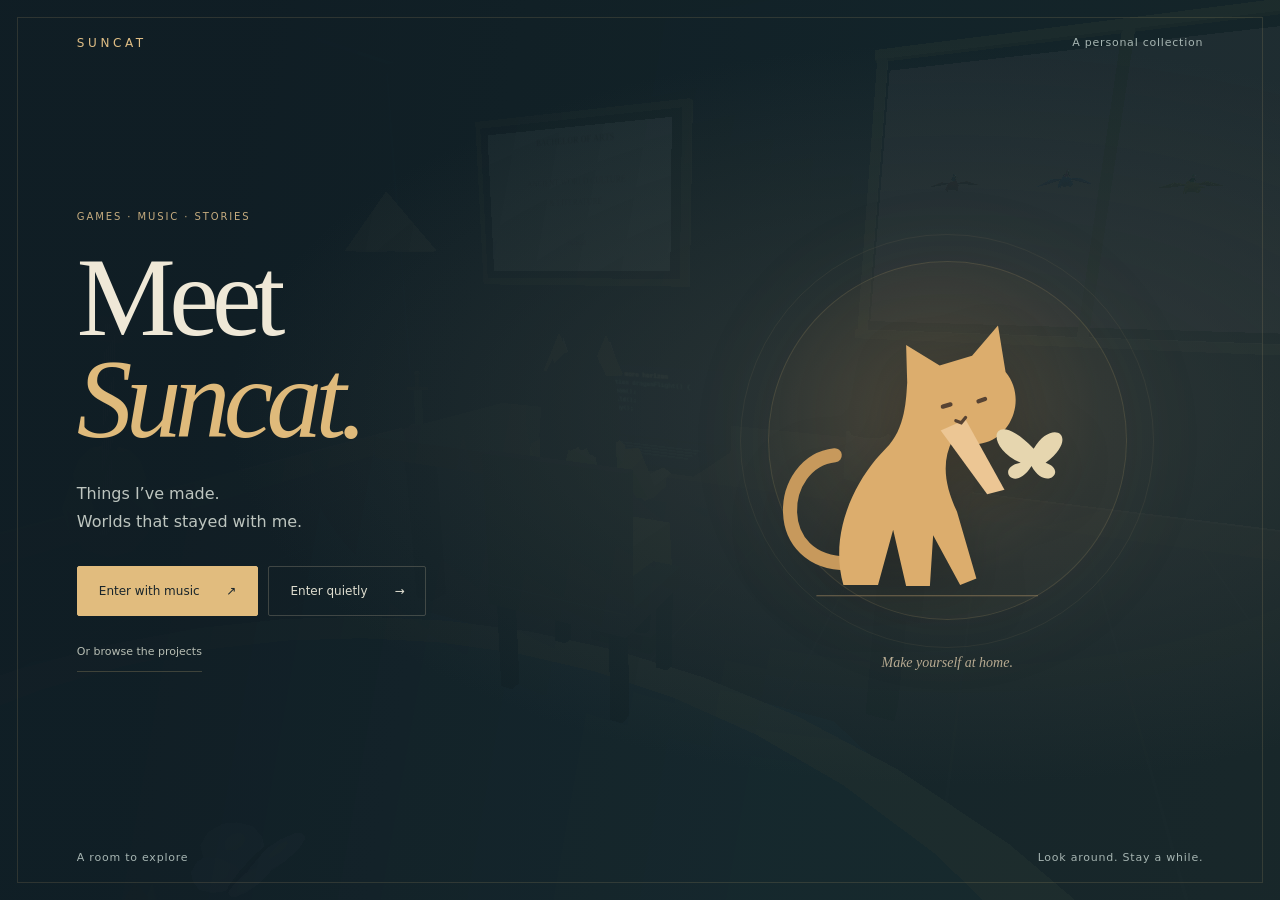
==== commit 96180ed3: "Rename Suncat-Studio.html to index.html" ====
--- a/index.html
+++ b/index.html
@@ -1,6 +1,6 @@
 <!doctype html>
-<html lang="en"><head><meta charset="utf-8"><meta name="viewport" content="width=device-width,initial-scale=1,viewport-fit=cover"><meta name="theme-color" content="#19252d"><title>Suncat Studio · A little room. Many worlds.</title><meta name="description" content="Visit Suncat’s studio. Explore games, musical projects, favorite stories, and the worlds behind them."><meta property="og:title" content="Suncat Studio"><meta property="og:description" content="A little room. Many worlds. Games, music, and stories from Suncat."><meta property="og:type" content="website">
-<!-- Suncat Studio v2.0 — standalone personal website.
+<html lang="en"><head><meta charset="utf-8"><meta name="viewport" content="width=device-width,initial-scale=1,viewport-fit=cover"><meta name="theme-color" content="#19252d"><title>Suncat · Games, Music & Stories</title><meta name="description" content="Visit Suncat’s studio. Explore games, musical projects, favorite stories, and the worlds behind them."><meta property="og:title" content="Suncat Studio"><meta property="og:description" content="Games, music, and stories from Suncat. Come in and look around."><meta property="og:type" content="website">
+<!-- Suncat Studio v3.0 — standalone personal website.
 Open this file directly, or rename it index.html for GitHub Pages.
 All graphics, scripts, styles, and fonts use local or embedded resources.
 Only the music and Instagram buttons link away from the website.
@@ -46,16 +46,49 @@
 @media(max-width:600px) and (orientation:portrait){.studio-title25{top:16px}.studio-title25 span{font-size:13px;line-height:1.25}.studio-title25 small{font-size:8px;letter-spacing:1.5px}.studio-title25 em{font-size:9px}.studio-tools25{left:50%;width:calc(100% - 24px);display:grid;grid-template-columns:1.2fr 1fr 1fr}.studio-tools25 button{padding:8px 4px;font-size:10px}.studio-tools25 span{margin-left:2px}#studioCard25{left:10px;right:10px;top:auto;bottom:max(10px,env(safe-area-inset-bottom));width:auto;max-height:50%;padding:25px 16px 16px}#studioHeading25{font-size:23px;margin-top:10px}#studioBody25 p{font-size:13px;line-height:1.6}#studioObjects25{bottom:68px}#greeting{top:92px;left:12px;width:calc(100% - 24px);max-height:25vh;overflow:auto}#greeting p{font-size:13px}.fallback #studioCard25{top:110px;bottom:80px;max-height:none}}
 @media(max-height:540px){#greeting{top:82px;max-width:42%;max-height:24%;overflow:auto;font-size:12px}.studio-tools25{left:50%}#studioObjects25{left:50%;width:min(540px,90%);bottom:67px}#studioCard25{top:67px}}
 @media(prefers-reduced-motion:reduce){*{scroll-behavior:auto!important}}
-</style></head><body class="studio25 credits23 postcredits23">
+
+#welcome{position:fixed;inset:0;z-index:40;overflow:auto;background:radial-gradient(ellipse at 75% 46%,#353c3bc7 0,transparent 54%),linear-gradient(100deg,#101e25fc 18%,#14262bed 63%,#17282bed);color:#efe8d7;padding:34px clamp(24px,6vw,100px);display:flex;flex-direction:column;min-height:100%;isolation:isolate}
+#welcome:before{content:'';position:fixed;inset:17px;border:1px solid #d7b47a26;pointer-events:none;z-index:-1}.welcome-header,.welcome-footer{display:flex;align-items:center;justify-content:space-between;gap:24px;flex-shrink:0}.wordmark{font-size:12px;letter-spacing:.3em;color:#e0be85}.welcome-index,.welcome-footer{font-size:11px;color:#a6b5b2;letter-spacing:.07em}.welcome-layout{display:grid;grid-template-columns:1.1fr 1fr;gap:4vw;align-items:center;max-width:1200px;width:100%;margin:auto;padding:45px 0}.welcome-kicker{font-size:10px;letter-spacing:.19em;text-transform:uppercase;color:#c6ac7f;margin:0 0 23px}.welcome-copy h1{font:normal clamp(65px,8.7vw,130px)/.91 Georgia,serif;letter-spacing:-.06em;margin:0 0 30px}.welcome-copy h1 i{font-weight:normal;color:#dfba7b}.welcome-intro{font-size:16px;line-height:1.75;color:#bdc5bf;margin:0 0 30px}.welcome-actions{display:flex;gap:10px;align-items:stretch;flex-wrap:wrap}.welcome-actions button{border-radius:2px;padding:15px 21px;font-size:12px}.welcome-actions span{margin-left:23px}.welcome-actions .enter-primary{background:#e1bc7e;color:#19252b;border-color:#e1bc7e}.welcome-actions .enter-primary:hover{background:#f0d5a5}.welcome-actions .enter-quiet{background:transparent;border-color:#c8bd9f40;color:#dfded0}.browse-projects{border:0;border-bottom:1px solid #d1b57d3d;background:none;border-radius:0;padding:8px 0 3px;min-height:44px;margin-top:12px;font-size:11px;color:#b6bdb3}.browse-projects:hover{background:none;color:#edc889}.welcome-art{position:relative;aspect-ratio:1;max-width:460px;width:100%;justify-self:center}.sun-disc{position:absolute;inset:11%;border-radius:50%;background:radial-gradient(circle at 47% 43%,#aa784240,#aa784212 60%,#cda96b0d);border:1px solid #d7b47a24;box-shadow:0 0 100px #c2965110}.orbit-line{position:absolute;inset:5%;border:1px solid #d7b47a12;border-radius:50%}.welcome-cat{position:absolute;inset:3%;width:94%;height:94%;filter:drop-shadow(0 15px 26px #0003)}.art-caption{position:absolute;bottom:0;left:0;right:0;text-align:center;color:#b7aa91;font:italic 14px Georgia,serif}.butterfly{transform-origin:280px 217px;animation:flutter26 5s ease-in-out infinite}@keyframes flutter26{50%{transform:translate(5px,-9px) rotate(8deg)}}.welcome-footer{padding-top:20px}.welcoming #studio25{visibility:hidden}.top-controls{position:absolute;top:max(12px,env(safe-area-inset-top));right:max(12px,env(safe-area-inset-right));display:flex;gap:6px;pointer-events:auto}.top-controls #projectsButton{position:static}.top-controls button{font-size:11px;padding:10px 12px;background:#142a31ec}#soundButton[aria-pressed=true]{color:#f1cb85;border-color:#d6b77899}.studio-title25{max-width:calc(100% - 195px)}.project25{transition:background .15s}.project25:hover{background:#2a454a!important}#studioCard25{border-radius:5px}#studioHeading25{letter-spacing:-.025em}.fallback #fallback{z-index:0}
+@media(max-width:600px){#welcome{padding:28px 26px 24px}.welcome-index{font-size:9px}.welcome-layout{grid-template-columns:1fr;position:relative;padding:45px 0 32px}.welcome-copy{position:relative;z-index:2}.welcome-copy h1{font-size:clamp(75px,21vw,108px)}.welcome-intro{font-size:14px}.welcome-art{position:absolute;right:-17px;top:20px;width:190px;opacity:.35;z-index:0}.welcome-art .art-caption{display:none}.welcome-kicker{font-size:9px}.welcome-actions{gap:8px}.welcome-actions button{padding:13px 14px;font-size:11px}.welcome-actions span{margin-left:9px}.welcome-footer{font-size:9px;letter-spacing:0}.top-controls{gap:4px}.top-controls button{font-size:10px;padding:9px}.studio-title25{max-width:calc(100% - 167px)}.studio-title25 span{font-size:11px}.studio-title25 em{font-size:8px}}
+@media(max-height:540px){#welcome{padding:24px 34px}.welcome-layout{padding:24px 0;grid-template-columns:1.3fr 1fr}.welcome-copy h1{font-size:65px;margin-bottom:18px}.welcome-kicker{margin-bottom:15px}.welcome-intro{font-size:12px;margin-bottom:15px}.welcome-art{max-width:270px}.welcome-footer{padding-top:10px}.welcome-actions button{padding:10px 14px}.welcome-copy h1 br{display:none}.welcome-copy h1 i{margin-left:.15em}}
+@media(prefers-reduced-motion:reduce){.butterfly{animation:none}.project25{transition:none}}
+</style></head><body class="studio25 credits23 postcredits23 welcoming">
 <div id="world"></div>
-<main id="studio25" aria-label="Suncat’s studio">
- <div class="studio-title25"><small>SUNCAT STUDIO</small><span>A little room. Many worlds.</span><em>Drag to look · tap objects</em></div>
- <button id="projectsButton">Projects ↗</button>
+<section id="welcome" aria-labelledby="welcomeTitle">
+ <header class="welcome-header"><span class="wordmark">SUNCAT</span><span class="welcome-index">A personal collection</span></header>
+ <div class="welcome-layout">
+  <div class="welcome-copy">
+   <p class="welcome-kicker">Games · Music · Stories</p>
+   <h1 id="welcomeTitle">Meet<br><i>Suncat.</i></h1>
+   <p class="welcome-intro">Things I’ve made.<br>Worlds that stayed with me.</p>
+   <div class="welcome-actions"><button id="enterMusic" class="enter-primary">Enter with music <span aria-hidden="true">↗</span></button><button id="enterQuiet" class="enter-quiet">Enter quietly <span aria-hidden="true">→</span></button></div>
+   <button id="browseProjects" class="browse-projects">Or browse the projects</button>
+  </div>
+  <div class="welcome-art" aria-hidden="true">
+   <div class="sun-disc"></div><div class="orbit-line"></div>
+   <svg class="welcome-cat" viewBox="0 0 400 400" fill="none">
+    <path d="M110 313c-75 2-68-94-14-100" stroke="#c7995c" stroke-width="13" stroke-linecap="round"/>
+    <path d="M104 333c-13-45 8-95 39-126 19-18 19-48 20-61l-1-35 31 19 30-9 24-28 7 43c19 23 7 57-18 65-12 4-24 2-31-2-10 19-8 41 4 66l18 62-15 6-25-46-3 47h-22l-12-52-14 51z" fill="#dcad6d"/>
+    <path d="m194 190 43 59 16-4-36-65" fill="#ecc694"/>
+    <path d="m196 168 7-2m26-3 6-2" stroke="#574333" stroke-width="4" stroke-linecap="round"/>
+    <path d="m208 181 5 2 4-5" stroke="#574333" stroke-width="3" stroke-linecap="round"/>
+    <path class="butterfly" d="M280 207c-38-40-48-3-12 13-24 4-6 29 10 3 13 24 34 4 13-3 33-25 6-42-11-13z" fill="#e6d6af"/>
+    <path d="M79 343h205" stroke="#d6ae74" stroke-opacity=".45"/>
+   </svg>
+   <span class="art-caption">Make yourself at home.</span>
+  </div>
+ </div>
+ <footer class="welcome-footer"><span>A room to explore</span><span>Look around. Stay a while.</span></footer>
+</section>
+
+<main id="studio25" aria-label="Suncat’s studio" inert>
+ <div class="studio-title25"><small>SUNCAT</small><span>Games · Music · Stories</span><em>Drag to look · tap objects</em></div>
+ <div class="top-controls"><button id="soundButton" aria-pressed="false" aria-label="Turn background music on">Music off</button><button id="projectsButton">Projects</button></div>
  <div class="studio-tools25"><button id="studioExplore25" aria-expanded="false" aria-controls="studioObjects25">Explore the room <span>✦</span></button><button id="studioAbout25">Talk to Suncat</button><button id="studioReset251" aria-label="Reset room view">Reset view ↺</button></div>
  <nav id="studioObjects25" hidden aria-label="Objects in the studio"></nav>
  <section id="studioCard25" hidden role="dialog" aria-modal="true" aria-labelledby="studioHeading25" tabindex="-1"><button id="studioClose25" aria-label="Close object description">×</button><small id="studioEyebrow25"></small><h1 id="studioHeading25"></h1><div id="studioBody25"></div><div id="studioLinks25"></div></section>
  <div id="studioHover25" hidden></div>
- <aside id="greeting" hidden aria-live="polite"><button id="dismissGreeting" aria-label="Dismiss greeting">×</button><b>SUNCAT</b><p>Hello. Welcome to my studio. Make yourself at home—there are a few worlds around this room.</p></aside>
+ <aside id="greeting" hidden aria-live="polite"><button id="dismissGreeting" aria-label="Dismiss greeting">×</button><b>SUNCAT</b><p>Hey, come in. Take a look around.</p></aside>
 </main>
 <div id="fallback" hidden>The room’s 3D view is unavailable. You can still explore every project and story using the room menu.</div>
 <noscript><h1>Suncat Studio</h1><p>Enable JavaScript to explore the studio, its projects, and its stories.</p><p><a href="https://suncatmeow.github.io/music">My music</a> · <a href="https://www.instagram.com/suncatmeow/">Instagram</a></p></noscript>
@@ -77,93 +110,284 @@
 let worldTime=0,renderer=null,scene=null,camera=null,cameraAim=new V(),roomReady=false,returnFocus=null;
 const film={set23:new T.Group(),cast23:{},cameraReady:false,cameraCut24:true};
 
-/* Edit this object to update the room's descriptions. Only music and Instagram are linked. */
 const STUDIO_TOPICS25={
- suncat:{label:'Suncat',eyebrow:'The person behind the worlds',title:'Hello. I’m Suncat.',paragraphs:[
-  'Welcome to my studio. A little room, and a lot of worlds in progress.',
-  'I make games, music, and instruments made of code under the Suncat name. Games bring together my favorite things: art, music, and literature. I get to build a world, give it a sound, fill it with stories… and invite you inside.',
-  'The laptop holds my projects. The lyre belongs to AutoBard, the guitar leads to my music, and the books and console are a few clues to the worlds that shaped my imagination. Make yourself at home.'
- ],links:[['My music','https://suncatmeow.github.io/music'],['Instagram','https://www.instagram.com/suncatmeow/']]},
- laptop:{label:'Laptop · projects',eyebrow:'Projects on the desktop',title:'One more project…',paragraphs:['Games, music tools, and experiments under the Suncat moniker. Pick one to read about the world inside it.'],projects:['dragonflight','battlemage','logres','autobard','spheres','asteroid','music']},
- dragonflight:{label:'Dragonflight',eyebrow:'Games & imagined worlds',title:'Battle Mage: Dragonflight',status:'A dragon-riding adventure',paragraphs:[
-  'Dragonflight grew out of Asteroid Miner. After adding battle controls, I wondered: what if we traded spaceships for dragons, and connected those dragons to the Battle Mage world?',
-  'That question became a journey with Cindy, Mags, Raid Daddy, and the people they meet along the way. Flight, magic, companions, and cinematic encounters bring another part of that world to life.',
-  'This room began as a quiet place to meet me after the adventure. Now it has a home of its own, too.'
- ],back:true},
- battlemage:{label:'Battle Mage',eyebrow:'Games & imagined worlds',title:'Runestones / Battle Mage',status:'Cards, creatures, and an evolving world',paragraphs:[
-  'Battle Mage grew around Runestones: creatures, cards, spells, adventures, and a world full of people with stories of their own.',
-  'It brings together exploration, tactical battles, quests, crafting, and characters whose lives can cross the player’s path. Myth, symbolism, and the stories behind the creatures are part of how I imagine that world.',
-  'Dragonflight is another road through it. Do you have the stones to play?'
- ],back:true},
- logres:{label:'Logres',eyebrow:'Games & imagined worlds',title:'Logres',status:'Another world on the desk',paragraphs:[
-  'Logres is another game in the Suncat collection, and another world I look forward to sharing.',
-  'It belongs here beside Battle Mage and Dragonflight: a separate project, connected by my interest in bringing art, music, and stories together through code.'
- ],back:true},
- autobard:{label:'AutoBard',eyebrow:'Music & invention',title:'AutoBard',status:'A music-making workshop',paragraphs:[
-  'AutoBard is my music-making project: a workshop for melodies, harmony, instruments, voices, and arrangements.',
-  'I love the meeting point between composing music and writing code. A musical phrase becomes something I can extend, harmonize, rearrange, and hear from another angle.',
-  'The Serenade experiments bring that curiosity into my games, helping give their places and encounters a musical life of their own.'
- ],back:true},
- spheres:{label:'Music of the Spheres',eyebrow:'Music & celestial motion',title:'Music of the Spheres',status:'The rhythms of the sky, translated into sound',paragraphs:[
-  'Music of the Spheres explores celestial motion through sound. Orbital rhythms become audible frequencies, giving us another way to encounter movements that are normally too slow to hear.',
-  'It is an instrument built around the sky: a meeting place for astronomy, sound, and the old idea that the heavens have a music of their own.'
- ],back:true},
- asteroid:{label:'Asteroid Miner',eyebrow:'Before the dragons',title:'Asteroid Miner',status:'Flight, asteroids, and a bigger sky',paragraphs:[
-  'A space game of flight, asteroids, and hostile ships. Its movement and battle experiments helped spark the idea that became Dragonflight.',
-  'The two projects share a little ancestry: one looks out toward space, while the other carries its adventure into the skies of Battle Mage.'
- ],back:true},
- music:{label:'Suncat music',eyebrow:'Recordings as Suncat',title:'Songs from Suncat',status:'Original recordings & musical projects',paragraphs:[
-  'Music has been part of Suncat since the beginning. A demo recorded in 2009 became a starting point for returning to those songs in fuller arrangements years later.',
-  'The recordings, the instruments I build, and the music inside my games all belong to the same ongoing conversation. There is usually another melody waiting somewhere between projects.'
- ],back:true,links:[['My music','https://suncatmeow.github.io/music'],['Instagram','https://www.instagram.com/suncatmeow/']]},
- lyre:{label:'Lyre · AutoBard',eyebrow:'Music & invention',title:'AutoBard',paragraphs:[
-  'The lyre stands for AutoBard: my workshop for melodies, harmony, instruments, voices, and arrangements.',
-  'I love the meeting point between composing music and writing code. A little musical idea can become an arrangement, a voice, or an entire atmosphere. Some of those experiments found their way into the sound of my games.'
- ],projects:['autobard','spheres']},
- guitar:{label:'Guitar · music',eyebrow:'Songs from Suncat',title:'A guitar within reach',paragraphs:[
-  'I enjoy playing guitar and making music as Suncat. There is usually another melody waiting somewhere between projects.',
-  'The Beatles, the Beach Boys, Moondog, and classical music are part of the musical landscape I return to. Songs and composition run alongside the games, sometimes quietly becoming their soundtracks.',
-  'You can hear recordings and find more of my music here.'
- ],links:[['My music','https://suncatmeow.github.io/music'],['Instagram','https://www.instagram.com/suncatmeow/']]},
- sword:{label:'Wooden short sword',eyebrow:'Practice, stories, and movement',title:'A wooden practice sword',paragraphs:[
-  'A short wooden practice sword leaning in the corner, simple and within reach.',
-  'Boxing, wrestling, and fencing have interested me since I was young. That curiosity about movement and combat sits alongside the adventures I imagine in Battle Mage.',
-  'I also served in the Texas Army National Guard as an IT specialist, MOS 25B. Technology and the imagined worlds on this desk have both been parts of my life.'
- ],projects:['battlemage']},
- console:{label:'Game console',eyebrow:'The worlds that stayed with me',title:'A few favorite games',paragraphs:[
-  'My favorites include Tactics Ogre and Final Fantasy Tactics; EverQuest, EverQuest Online Adventures, and Wizardry Online; Final Fantasy VII, VIII, XI, and XIV; Baldur’s Gate I, II, and III; and Mega Man Battle Network. Baldur’s Gate II holds a particularly special place.',
-  'There is room here for both the close attention of a tactical battle and the long, unfolding life of an online world. Looking across these favorites, you can see the kinds of spaces that keep finding their way back onto my own project desk.',
-  'Games bring together art, music, and literature. A place has an atmosphere, a character has a voice, and a melody can carry the memory of an entire adventure. That combination is a large part of why I want to make worlds of my own.',
-  'The console is a small tribute to those adventures. My own games are described on the laptop.'
- ],projects:['laptop']},
- bow:{label:'Bow',eyebrow:'Strings under tension',title:'Another kind of instrument',paragraphs:[
-  'I’ve never formally trained in archery, but I’ve always loved bows. The strings, tension, and resonance remind me of musical instruments.',
-  'A bow and a lyre feel like distant relatives. Here, they share a room with the adventures of Battle Mage.'
- ],projects:['battlemage']},
- books:{label:'Novels & world myths',eyebrow:'The stories on my shelves',title:'Other worlds, always',paragraphs:[
-  'I love xianxia, The Legendary Moonlight Sculptor, sword-and-sorcery novels, and ancient myths and legends. Cultivation, crafting, strange creatures, and impossible adventures are the ingredients I keep returning to.',
-  'The appeal of cultivation is the long path of becoming: practice, setbacks, new understanding, and abilities that grow out of what someone has lived through. That gives an adventure room to keep changing its character as well as its world.',
-  'The Legendary Moonlight Sculptor belongs close to that interest in crafting and growth. A skill, a made object, or a patient piece of work can matter to an adventure. It is easy to see the connection with the crafting, progression, and handmade worlds on my own desk.',
-  'Sword and sorcery brings another flavor to the shelf: dangerous journeys, strange powers, and encounters that feel bigger than the traveler understands. I like that sense that the world continues beyond the edge of the story.',
-  'My interest in world myths reaches beyond one tradition. I have explored Irish stories of the Tuatha Dé Danann, the Fomorians, the Fir Bolg, and the Four Hallows; Greek prophecy and astrology; Norse runes; Chinese divination and the I Ching; and Romanian vampire folklore.',
-  'I have also spent time with Basque figures such as Mari, Sugaar, Basajaun, and the lamiak, and with Balinese Barong–Rangda traditions. The stories lead outward into landscapes, ritual, performance, manuscripts, and oral tradition.',
-  'My background is in Ancient World Culture & Literature. I want to understand where a story comes from, how it was told, and what it meant within its culture. That attention to the world around a myth is as interesting to me as the myth itself.',
-  'These shelves feed the games: creatures suggest encounters, symbols suggest powers, and old stories open doors to new adventures. I want the worlds I build to carry some of that depth and strangeness with them.'
- ]},
- degree:{label:'Degree',eyebrow:'Ancient World Culture & Literature',title:'Art, music, and literature',paragraphs:[
-  'My degree is a Bachelor of Arts in Ancient World Culture & Literature.',
-  'Ancient stories are part of a larger world: language, performance, belief, history, ritual, and the people who keep them alive. Understanding that setting gives the literature another dimension.',
-  'That background keeps finding its way into my creative work—through myths, creatures, symbols, music, and the cultures I imagine for my games.'
- ]},
- cards:{label:'Runestones cards',eyebrow:'Where the cards began',title:'Monsters, symbols, stories',paragraphs:[
-  'Runestones began as a card game inspired by monsters I read about and encountered in games.',
-  'Later, tarot became another source of inspiration. Its images suggested characters, powers, and stories. The cards became something I could both play with and read.'
- ],projects:['battlemage']},
- cat:{label:'Cat & butterfly',eyebrow:'The story behind a symbol',title:'Why the ginger cat?',paragraphs:[
-  'I found a painting of a ginger cat reaching toward a butterfly in a thrift store. I decided to use it as the Suncat logo.',
-  'The Suncat name has its own story: I used to be called Moondog, and in high school I chose Suncat as a symbolic change. The painting later became part of that identity.',
-  'This little cat remembers the playful curiosity that drew me to the painting. The butterfly always gets away.'
- ]}
+ "suncat": {
+  "label": "Suncat",
+  "eyebrow": "Welcome",
+  "title": "Hey, I’m Suncat.",
+  "paragraphs": [
+   "Come in. These are some things I’ve made, and some things that have stayed with me.",
+   "I make games and music. The laptop holds my projects; the instruments, books, and console tell you a little about where they came from.",
+   "Take your time. There’s usually another thing I want to show you."
+  ],
+  "projects": [
+   "laptop",
+   "making"
+  ],
+  "links": [
+   [
+    "Music",
+    "https://suncatmeow.github.io/music"
+   ],
+   [
+    "Instagram",
+    "https://www.instagram.com/suncatmeow/"
+   ]
+  ]
+ },
+ "laptop": {
+  "label": "Projects",
+  "eyebrow": "On the desk",
+  "title": "Games & music",
+  "paragraphs": [
+   "I grew up playing fantasy worlds. Making games became a way to build one of my own."
+  ],
+  "projects": [
+   "battlemage",
+   "logres",
+   "dragonflight",
+   "asteroid",
+   "autobard",
+   "spheres",
+   "music"
+  ]
+ },
+ "battlemage": {
+  "label": "Runestones Online",
+  "eyebrow": "Games",
+  "title": "Runestones Online",
+  "status": "Battle Mage · fantasy adventure",
+  "paragraphs": [
+   "Also called Battle Mage. An old-school fantasy MMORPG-style game inspired by some of my favorites. I spent so many hours in those worlds growing up that I naturally have a feel for how I want my own games to play.",
+   "It began as a working VB6 prototype with MS Paint artwork. I rebuilt it for the web with vector sprites, then kept refining the world: cards, spells, creatures, quests, and crafting."
+  ],
+  "back": true
+ },
+ "logres": {
+  "label": "Logres",
+  "eyebrow": "Games",
+  "title": "Logres",
+  "status": "My first game, continued",
+  "paragraphs": [
+   "A return to the very first game I made in VB6 and MS Paint.",
+   "I never got to make part two. This version brings the original and the sequel I wanted to make together, using Battle Mage’s engine."
+  ],
+  "back": true
+ },
+ "dragonflight": {
+  "label": "Dragonflight",
+  "eyebrow": "Games",
+  "title": "Dragonflight",
+  "status": "Flight, dragons, and companions",
+  "paragraphs": [
+   "A dragon-riding adventure in the Battle Mage world. It grew out of Asteroid Miner: spaceships became dragons, and flight became part of a fantasy story.",
+   "This room began as a place to meet me after the adventure. Now it has a home of its own."
+  ],
+  "back": true
+ },
+ "asteroid": {
+  "label": "Asteroid Miner",
+  "eyebrow": "Games",
+  "title": "Asteroid Miner",
+  "status": "Space, simple controls, and sound",
+  "paragraphs": [
+   "My first space shooter. I loved Star Fox 64 as a kid and wanted something easy to pick up: tap the asteroids. Simple, but it could get engaging.",
+   "I combined it with my early procedural audio experiments. The music fit beautifully and made space feel more immersive. Later, I brought that idea into Runestones Online, which hadn’t had music before."
+  ],
+  "back": true
+ },
+ "autobard": {
+  "label": "AutoBard",
+  "eyebrow": "Music",
+  "title": "AutoBard",
+  "status": "A music-making workshop",
+  "paragraphs": [
+   "A tool for generating and shaping music: melodies, harmony, instruments, voices, and arrangements.",
+   "It grew through listening, experimenting, and refinement. Some of that work became the music inside my games."
+  ],
+  "back": true
+ },
+ "spheres": {
+  "label": "Music of the Spheres",
+  "eyebrow": "Music",
+  "title": "Music of the Spheres",
+  "status": "Celestial motion, translated into sound",
+  "paragraphs": [
+   "An experiment in turning celestial motion into sound. Orbital rhythms become something we can listen to.",
+   "It began as Orpheus, became Autolyre, then Music of the Spheres. Those early audio experiments found a home in Asteroid Miner and later Runestones Online."
+  ],
+  "back": true
+ },
+ "music": {
+  "label": "Suncat",
+  "eyebrow": "Recordings",
+  "title": "Music as Suncat",
+  "status": "Songs since 2008",
+  "paragraphs": [
+   "I started Suncat in 2008 and recorded a demo in 2009. Years later, I returned to those songs and used Suno to help make fully produced versions.",
+   "The Beatles, the Beach Boys, Moondog, and classical music are part of what I keep coming back to."
+  ],
+  "back": true,
+  "links": [
+   [
+    "Listen",
+    "https://suncatmeow.github.io/music"
+   ],
+   [
+    "Instagram",
+    "https://www.instagram.com/suncatmeow/"
+   ]
+  ]
+ },
+ "lyre": {
+  "label": "Music tools",
+  "eyebrow": "The lyre",
+  "title": "Music through code",
+  "paragraphs": [
+   "I started by experimenting with randomization. As I listened, I began to notice relationships—what a note belonged with, and what should happen next.",
+   "That became a whole project of its own."
+  ],
+  "projects": [
+   "autobard",
+   "spheres"
+  ]
+ },
+ "guitar": {
+  "label": "Songs",
+  "eyebrow": "The guitar",
+  "title": "Something to play",
+  "paragraphs": [
+   "I play guitar and make music as Suncat. Some of these songs have been with me since my first demo.",
+   "You can find the recordings here."
+  ],
+  "projects": [
+   "music"
+  ],
+  "links": [
+   [
+    "Listen",
+    "https://suncatmeow.github.io/music"
+   ],
+   [
+    "Instagram",
+    "https://www.instagram.com/suncatmeow/"
+   ]
+  ]
+ },
+ "sword": {
+  "label": "Wooden sword",
+  "eyebrow": "In the corner",
+  "title": "Practice",
+  "paragraphs": [
+   "A wooden short sword, leaning against the wall.",
+   "I like learning things I can practice. Music, movement, making something with my hands. A little more familiar each time."
+  ],
+  "projects": [
+   "making"
+  ]
+ },
+ "bow": {
+  "label": "Bow",
+  "eyebrow": "On the wall",
+  "title": "Strings & tension",
+  "paragraphs": [
+   "A bow beside the instruments. Shape, balance, and a string under tension.",
+   "A small reminder of the adventures that keep finding their way onto my desk."
+  ]
+ },
+ "making": {
+  "label": "Making",
+  "eyebrow": "Along the way",
+  "title": "Learning by making",
+  "paragraphs": [
+   "I started coding on my own in VB6. Later, AI became a how-to manual I could question while I worked: replace this, add that, test it, fix it.",
+   "At first it felt like shadowing a master coder. Over time I began to follow the structure, and little techniques started appearing in my own work.",
+   "Finding my way through a project again feels like relearning a song I wrote, or drawing a map of my own home."
+  ]
+ },
+ "console": {
+  "label": "Favorite games",
+  "eyebrow": "The console",
+  "title": "Worlds I grew up in",
+  "paragraphs": [
+   "Tactics Ogre and Final Fantasy Tactics. EverQuest, EverQuest Online Adventures, Final Fantasy XI, and Wizardry Online. Baldur’s Gate—especially II. And Mega Man Battle Network.",
+   "Star Fox 64 helped inspire Asteroid Miner. Years in fantasy worlds shaped Runestones Online. The games I’ve loved naturally find their way into the games I make.",
+   "Art, music, and stories, all in a place you can explore."
+  ],
+  "projects": [
+   "laptop"
+  ]
+ },
+ "books": {
+  "label": "Books & myths",
+  "eyebrow": "The shelf",
+  "title": "Stories",
+  "paragraphs": [
+   "Fantasy, ancient myths, and stories about learning a craft. I like simple figures with room for meaning: a warrior, a dragon, a shade.",
+   "Familiar at first glance, with more to discover."
+  ],
+  "projects": [
+   "novels",
+   "myths"
+  ]
+ },
+ "novels": {
+  "label": "Novels",
+  "eyebrow": "Books",
+  "title": "Novels",
+  "paragraphs": [
+   "The Legendary Moonlight Sculptor is one of my favorites. I like how making things and developing a skill can become an adventure in their own right.",
+   "In xianxia, I enjoy the long process of practice, setbacks, and new understanding. A character grows through what they do and learn.",
+   "Sword and sorcery adds dangerous journeys, strange creatures, and the sense that there is still a whole world beyond the story."
+  ],
+  "projects": [
+   "books"
+  ]
+ },
+ "myths": {
+  "label": "World myths",
+  "eyebrow": "Books",
+  "title": "World myths",
+  "paragraphs": [
+   "I’m interested in where a story comes from, how people told it, and what it meant to them. My degree is in Ancient World Culture & Literature.",
+   "Greek stories, Irish tales, Basque folklore, and traditions from elsewhere all give me things to study. The setting and the people behind a story matter as much as the creature or adventure.",
+   "That is part of why I keep names simple in my games. A dragon can be a dragon. A shade can carry an older meaning for someone who recognizes it."
+  ],
+  "projects": [
+   "books",
+   "degree"
+  ]
+ },
+ "degree": {
+  "label": "Degree",
+  "eyebrow": "Study",
+  "title": "Ancient World Culture & Literature",
+  "paragraphs": [
+   "My Bachelor of Arts is in Ancient World Culture & Literature.",
+   "Stories lead into language, history, art, music, and the lives of the people who told them. That background keeps finding its way into what I make."
+  ]
+ },
+ "cards": {
+  "label": "Cards",
+  "eyebrow": "On the table",
+  "title": "Creatures & stories",
+  "paragraphs": [
+   "Dragon. Kraken. Djinn. I like recognizable figures and simple names.",
+   "You can enjoy them as they are. If you know the stories behind them, there may be more there for you."
+  ],
+  "projects": [
+   "battlemage"
+  ]
+ },
+ "cat": {
+  "label": "Cat & butterfly",
+  "eyebrow": "A little company",
+  "title": "The cat",
+  "paragraphs": [
+   "A ginger cat reaching for a butterfly. A painting I found in a thrift store became the Suncat logo.",
+   "There is always something else to look at."
+  ]
+ }
 };
 
 function mat(color,opts={}){const key=color+JSON.stringify(opts);if(!materials.has(key))materials.set(key,new T.MeshStandardMaterial({color,roughness:.83,metalness:.06,flatShading:true,...opts}));return materials.get(key);}
@@ -324,6 +548,51 @@
  c.gameConsole=console;return console;
 }
 
+// A quiet procedural room accompaniment; independent of the artist's recordings.
+// Audio is created only after a visitor explicitly chooses music.
+const roomAudio=(()=>{
+ let context=null,master=null,timer=null,enabled=false,next=0,step=0,suspendTimer=null;
+ const chords=[[48,55,60,64],[45,52,57,60],[41,48,53,57],[43,50,55,59],[48,55,60,64],[45,52,57,60],[41,48,53,57],[43,50,55,62]];
+ const melody=[[72,null,76,74,72,null,67,null],[69,null,72,71,69,null,64,null],[69,null,72,74,72,null,69,null],[67,null,71,74,71,null,67,null]];
+ const beat=60/76/2;
+ function voice(midi,time,length,level){
+  const env=context.createGain(),fund=context.createOscillator(),overtone=context.createOscillator(),soft=context.createGain();
+  const frequency=440*Math.pow(2,(midi-69)/12);fund.type='sine';fund.frequency.value=frequency;overtone.type='sine';overtone.frequency.value=frequency*2;soft.gain.value=.12;
+  fund.connect(env);overtone.connect(soft);soft.connect(env);env.connect(master);
+  env.gain.setValueAtTime(0,time);env.gain.linearRampToValueAtTime(level,time+.025);env.gain.exponentialRampToValueAtTime(.0001,time+length);
+  fund.start(time);overtone.start(time);fund.stop(time+length+.05);overtone.stop(time+length+.05);
+  fund.onended=()=>{fund.disconnect();overtone.disconnect();soft.disconnect();env.disconnect();};
+ }
+ function schedule(){
+  if(!enabled||document.hidden||context.state!=='running')return;
+  if(next<context.currentTime)next=context.currentTime+.08;
+  while(next<context.currentTime+.65){
+   const bar=Math.floor(step/8),part=step%8,chord=chords[bar%chords.length];
+   if(part===0)voice(chord[0]-12,next,3.0,.26);
+   voice(chord[[0,2,1,3,2,1,3,2][part]]+12,next,2.1,.16);
+   const note=melody[bar%4][part];if(note!==null)voice(note,next,2.2,.13);
+   step++;next+=beat;
+  }
+ }
+ function update(){const b=$('soundButton');b.textContent=enabled?'Music on':'Music off';b.setAttribute('aria-pressed',String(enabled));b.setAttribute('aria-label',enabled?'Mute background music':'Turn background music on');}
+ async function set(value){
+  enabled=!!value;update();clearTimeout(suspendTimer);
+  if(!enabled){if(context&&master){master.gain.cancelScheduledValues(context.currentTime);master.gain.setTargetAtTime(0,context.currentTime,.07);suspendTimer=setTimeout(()=>{if(!enabled)context.suspend().catch(()=>{});},400);}clearInterval(timer);timer=null;return;}
+  try{
+   if(!context){const Audio=window.AudioContext||window.webkitAudioContext;if(!Audio)throw new Error('Audio unavailable');context=new Audio({latencyHint:'playback'});master=context.createGain();master.gain.value=0;const compressor=context.createDynamicsCompressor();compressor.threshold.value=-16;compressor.ratio.value=3;master.connect(compressor);compressor.connect(context.destination);}
+   await context.resume();if(!enabled)return;
+   master.gain.cancelScheduledValues(context.currentTime);master.gain.setTargetAtTime(.16,context.currentTime,.4);
+   next=Math.max(next,context.currentTime+.1);clearInterval(timer);timer=setInterval(schedule,160);schedule();
+  }catch(error){enabled=false;clearInterval(timer);timer=null;update();$('soundButton').textContent='Music unavailable';$('soundButton').setAttribute('aria-label','Background music is unavailable in this browser');}
+ }
+ document.addEventListener('visibilitychange',()=>{
+  if(!context)return;
+  if(document.hidden){clearInterval(timer);timer=null;context.suspend().catch(()=>{});}
+  else if(enabled)set(true);
+ });
+ return{set,toggle:()=>set(!enabled),get enabled(){return enabled;}};
+})();
+
 function shotCamera(position,aim,dt){const blend=film.cameraReady?(reduced?1:1-Math.exp(-dt*3)):1;film.cameraReady=true;camera.position.lerp(position,blend);cameraAim.lerp(aim,blend);camera.up.set(0,1,0);camera.lookAt(cameraAim);camera.updateMatrixWorld();}
 function creditCamera24(f,eye,focus,dt){if(f.cameraCut24){camera.position.copy(eye);cameraAim.copy(focus);camera.up.set(0,1,0);camera.lookAt(cameraAim);camera.updateMatrixWorld();f.cameraCut24=false;}else shotCamera(eye,focus,dt);}
 function updateRoom(dt){
@@ -341,6 +610,15 @@
  if(t>3&&!film.greeted){film.greeted=true;$('greeting').hidden=false;}if(t>16)$('greeting').hidden=true;
 }
 const nav=$('studioObjects25'),card=$('studioCard25');
+let enteredRoom=false;
+function enterRoom(withMusic=false,projects=false){
+ if(enteredRoom)return;enteredRoom=true;
+ $('welcome').hidden=true;document.body.classList.remove('welcoming');$('studio25').inert=false;
+ if(roomReady){film.cast23.studioTime25=0;film.cameraCut24=true;film.greeted=false;}
+ if(withMusic)roomAudio.set(true);
+ if(projects)openStudioObject25('laptop');else if(!card.hidden)$('studioClose25').focus();else $('studioAbout25').focus({preventScroll:true});
+}
+$('enterMusic').onclick=()=>enterRoom(true);$('enterQuiet').onclick=()=>enterRoom(false);$('browseProjects').onclick=()=>enterRoom(false,true);$('soundButton').onclick=()=>roomAudio.toggle();
 function closeStudioCard25(restore=true){card.hidden=true;document.body.classList.remove('studio-card25');$('studioHover25').hidden=true;if(roomReady)film.cast23.inspect25=null;if(restore)(returnFocus?.isConnected?returnFocus:$('studioExplore25')).focus({preventScroll:true});}
 function openStudioObject25(id){
  const topic=STUDIO_TOPICS25[id];if(!topic)return;
@@ -360,9 +638,10 @@
 for(const id of objectIds){const b=document.createElement('button');b.textContent=STUDIO_TOPICS25[id].label;b.onclick=()=>openStudioObject25(id);nav.append(b);}
 $('studioExplore25').onclick=()=>{const opening=nav.hidden;closeStudioCard25(false);nav.hidden=!opening;$('studioExplore25').setAttribute('aria-expanded',String(opening));if(opening)nav.firstElementChild.focus();};
 window.addEventListener('keydown',e=>{
+ if(!enteredRoom)return;
  if(e.code==='Escape'){if(!card.hidden){e.preventDefault();closeStudioCard25();}else if(!nav.hidden){e.preventDefault();nav.hidden=true;$('studioExplore25').setAttribute('aria-expanded','false');$('studioExplore25').focus();}else $('greeting').hidden=true;}
  else if(e.code==='Tab'&&!card.hidden){const focus=[...card.querySelectorAll('button,a')],first=focus[0],last=focus[focus.length-1];if(e.shiftKey&&document.activeElement===first){e.preventDefault();last.focus();}else if(!e.shiftKey&&document.activeElement===last){e.preventDefault();first.focus();}}
- else if(roomReady&&card.hidden&&['ArrowLeft','ArrowRight'].includes(e.key)){e.preventDefault();const c=film.cast23;if(!c.manual251){c.manual251=true;c.lookYaw251=Math.atan2(camera.position.x/36,(camera.position.z-10)/46);c.lookHeight251=clamp(camera.position.y,12,32);}c.lookYaw251+=(e.key==='ArrowLeft'?.13:-.13);$('greeting').hidden=true;}
+ else if(enteredRoom&&roomReady&&card.hidden&&['ArrowLeft','ArrowRight'].includes(e.key)){e.preventDefault();const c=film.cast23;if(!c.manual251){c.manual251=true;c.lookYaw251=Math.atan2(camera.position.x/36,(camera.position.z-10)/46);c.lookHeight251=clamp(camera.position.y,12,32);}c.lookYaw251+=(e.key==='ArrowLeft'?.13:-.13);$('greeting').hidden=true;}
 });
 function pickStudio25(x,y){scene.updateMatrixWorld();camera.updateMatrixWorld();const ray=new T.Raycaster();ray.setFromCamera(new T.Vector2(x/innerWidth*2-1,1-y/innerHeight*2),camera);for(const hit of ray.intersectObjects(film.set23.children,true)){let o=hit.object;while(o&&o!==film.set23){if(o.userData.studioId25)return o.userData.studioId25;o=o.parent;}}return null;}
 function wirePointer(){
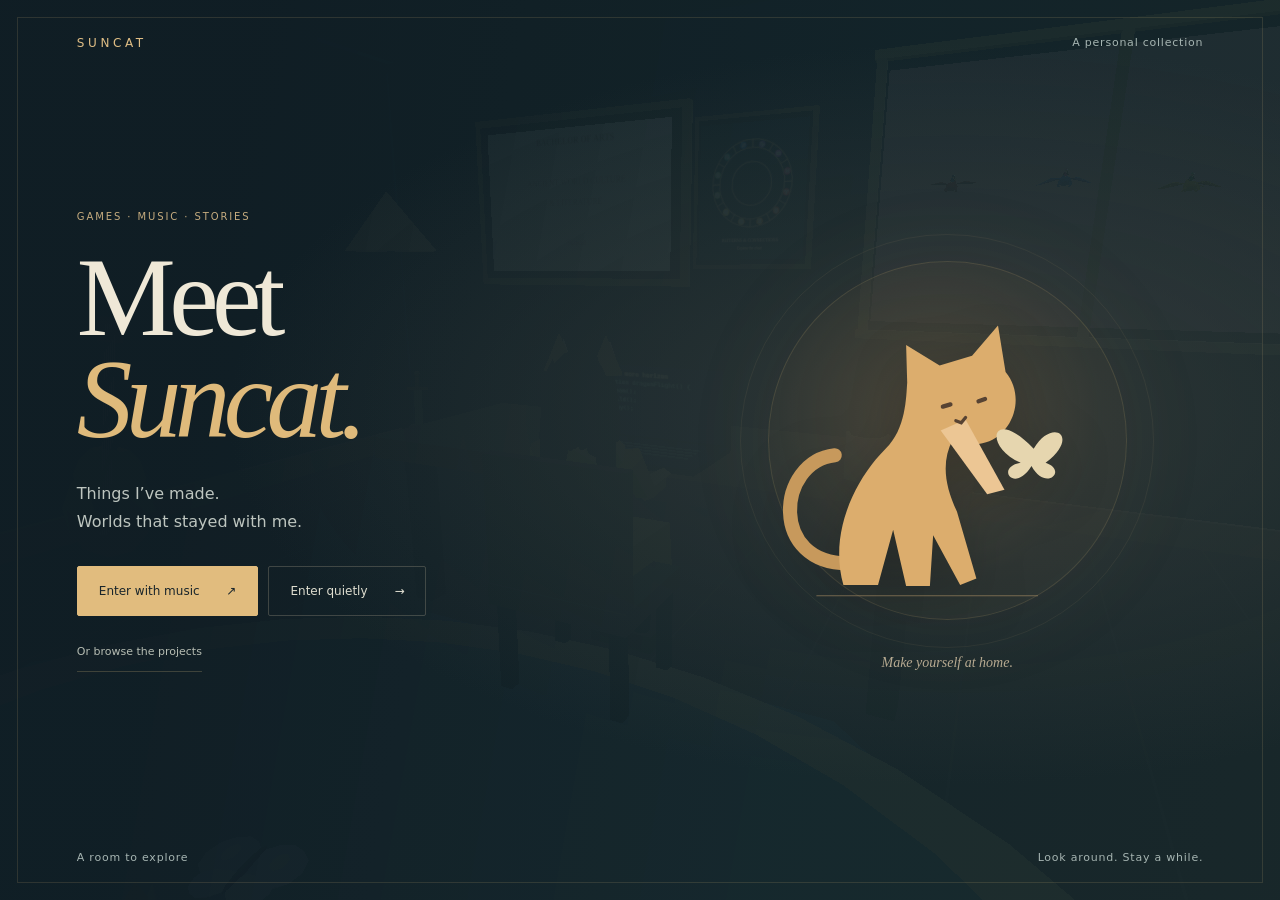
==== commit 2fdd9ce9: "Add files via upload" ====
--- a/index.html
+++ b/index.html
@@ -1,13 +1,13 @@
 <!doctype html>
 <html lang="en"><head><meta charset="utf-8"><meta name="viewport" content="width=device-width,initial-scale=1,viewport-fit=cover"><meta name="theme-color" content="#19252d"><title>Suncat · Games, Music & Stories</title><meta name="description" content="Visit Suncat’s studio. Explore games, musical projects, favorite stories, and the worlds behind them."><meta property="og:title" content="Suncat Studio"><meta property="og:description" content="Games, music, and stories from Suncat. Come in and look around."><meta property="og:type" content="website">
-<!-- Suncat Studio v3.0 — standalone personal website.
+<!-- Suncat Studio v4.0 — standalone personal website.
 Open this file directly, or rename it index.html for GitHub Pages.
 All graphics, scripts, styles, and fonts use local or embedded resources.
 Only the music and Instagram buttons link away from the website.
 Edit STUDIO_TOPICS25 below to change the descriptions.
 Room models and camera are extracted from Dragonflight v0.28.0,
 with a wooden short sword, game console, and revised personal content.
-No game, game launcher, API key, backend, or build step is bundled.
+No game, game launcher, or API key is bundled. The optional studio AI endpoint is configured separately. Chart and visitor data are held in tab memory only.
 Three.js r160.1 — MIT License
 
 Copyright © 2010-2023 three.js authors
@@ -29,7 +29,50 @@
 LIABILITY, WHETHER IN AN ACTION OF CONTRACT, TORT OR OTHERWISE, ARISING FROM,
 OUT OF OR IN CONNECTION WITH THE SOFTWARE OR THE USE OR OTHER DEALINGS IN
 THE SOFTWARE.
--->
+
+MIT License
+
+Copyright (c) 2019-2025 Don Cross <cosinekitty@gmail.com>
+
+Permission is hereby granted, free of charge, to any person obtaining a copy
+of this software and associated documentation files (the "Software"), to deal
+in the Software without restriction, including without limitation the rights
+to use, copy, modify, merge, publish, distribute, sublicense, and/or sell
+copies of the Software, and to permit persons to whom the Software is
+furnished to do so, subject to the following conditions:
+
+The above copyright notice and this permission notice shall be included in all
+copies or substantial portions of the Software.
+
+THE SOFTWARE IS PROVIDED "AS IS", WITHOUT WARRANTY OF ANY KIND, EXPRESS OR
+IMPLIED, INCLUDING BUT NOT LIMITED TO THE WARRANTIES OF MERCHANTABILITY,
+FITNESS FOR A PARTICULAR PURPOSE AND NONINFRINGEMENT. IN NO EVENT SHALL THE
+AUTHORS OR COPYRIGHT HOLDERS BE LIABLE FOR ANY CLAIM, DAMAGES OR OTHER
+LIABILITY, WHETHER IN AN ACTION OF CONTRACT, TORT OR OTHERWISE, ARISING FROM,
+OUT OF OR IN CONNECTION WITH THE SOFTWARE OR THE USE OR OTHER DEALINGS IN THE
+SOFTWARE.
+
+MIT License
+
+Copyright (c) 2018 6tail
+
+Permission is hereby granted, free of charge, to any person obtaining a copy
+of this software and associated documentation files (the "Software"), to deal
+in the Software without restriction, including without limitation the rights
+to use, copy, modify, merge, publish, distribute, sublicense, and/or sell
+copies of the Software, and to permit persons to whom the Software is
+furnished to do so, subject to the following conditions:
+
+The above copyright notice and this permission notice shall be included in all
+copies or substantial portions of the Software.
+
+THE SOFTWARE IS PROVIDED "AS IS", WITHOUT WARRANTY OF ANY KIND, EXPRESS OR
+IMPLIED, INCLUDING BUT NOT LIMITED TO THE WARRANTIES OF MERCHANTABILITY,
+FITNESS FOR A PARTICULAR PURPOSE AND NONINFRINGEMENT. IN NO EVENT SHALL THE
+AUTHORS OR COPYRIGHT HOLDERS BE LIABLE FOR ANY CLAIM, DAMAGES OR OTHER
+LIABILITY, WHETHER IN AN ACTION OF CONTRACT, TORT OR OTHERWISE, ARISING FROM,
+OUT OF OR IN CONNECTION WITH THE SOFTWARE OR THE USE OR OTHER DEALINGS IN THE
+SOFTWARE.-->
 <link rel="icon" type="image/svg+xml" href="[data-uri]">
 <style>.menu-extras{display:grid;grid-template-columns:repeat(2,minmax(0,1fr));gap:8px}.title-block .menu-extras button{min-width:0;margin:0;white-space:nowrap;padding:10px 12px}#meetSuncat{border-color:#d4ae6890}
 #studio25{position:fixed;inset:0;z-index:18;pointer-events:none;color:#f4e6cb}#studio25 button,#studio25 a{pointer-events:auto;touch-action:manipulation}
@@ -47,11 +90,18 @@
 @media(max-height:540px){#greeting{top:82px;max-width:42%;max-height:24%;overflow:auto;font-size:12px}.studio-tools25{left:50%}#studioObjects25{left:50%;width:min(540px,90%);bottom:67px}#studioCard25{top:67px}}
 @media(prefers-reduced-motion:reduce){*{scroll-behavior:auto!important}}
 
+noscript{position:fixed;inset:0;z-index:200;background:#102128;padding:10vh 8vw;color:#f0e8d8;}noscript a{color:#e0c18a;}
+
 #welcome{position:fixed;inset:0;z-index:40;overflow:auto;background:radial-gradient(ellipse at 75% 46%,#353c3bc7 0,transparent 54%),linear-gradient(100deg,#101e25fc 18%,#14262bed 63%,#17282bed);color:#efe8d7;padding:34px clamp(24px,6vw,100px);display:flex;flex-direction:column;min-height:100%;isolation:isolate}
 #welcome:before{content:'';position:fixed;inset:17px;border:1px solid #d7b47a26;pointer-events:none;z-index:-1}.welcome-header,.welcome-footer{display:flex;align-items:center;justify-content:space-between;gap:24px;flex-shrink:0}.wordmark{font-size:12px;letter-spacing:.3em;color:#e0be85}.welcome-index,.welcome-footer{font-size:11px;color:#a6b5b2;letter-spacing:.07em}.welcome-layout{display:grid;grid-template-columns:1.1fr 1fr;gap:4vw;align-items:center;max-width:1200px;width:100%;margin:auto;padding:45px 0}.welcome-kicker{font-size:10px;letter-spacing:.19em;text-transform:uppercase;color:#c6ac7f;margin:0 0 23px}.welcome-copy h1{font:normal clamp(65px,8.7vw,130px)/.91 Georgia,serif;letter-spacing:-.06em;margin:0 0 30px}.welcome-copy h1 i{font-weight:normal;color:#dfba7b}.welcome-intro{font-size:16px;line-height:1.75;color:#bdc5bf;margin:0 0 30px}.welcome-actions{display:flex;gap:10px;align-items:stretch;flex-wrap:wrap}.welcome-actions button{border-radius:2px;padding:15px 21px;font-size:12px}.welcome-actions span{margin-left:23px}.welcome-actions .enter-primary{background:#e1bc7e;color:#19252b;border-color:#e1bc7e}.welcome-actions .enter-primary:hover{background:#f0d5a5}.welcome-actions .enter-quiet{background:transparent;border-color:#c8bd9f40;color:#dfded0}.browse-projects{border:0;border-bottom:1px solid #d1b57d3d;background:none;border-radius:0;padding:8px 0 3px;min-height:44px;margin-top:12px;font-size:11px;color:#b6bdb3}.browse-projects:hover{background:none;color:#edc889}.welcome-art{position:relative;aspect-ratio:1;max-width:460px;width:100%;justify-self:center}.sun-disc{position:absolute;inset:11%;border-radius:50%;background:radial-gradient(circle at 47% 43%,#aa784240,#aa784212 60%,#cda96b0d);border:1px solid #d7b47a24;box-shadow:0 0 100px #c2965110}.orbit-line{position:absolute;inset:5%;border:1px solid #d7b47a12;border-radius:50%}.welcome-cat{position:absolute;inset:3%;width:94%;height:94%;filter:drop-shadow(0 15px 26px #0003)}.art-caption{position:absolute;bottom:0;left:0;right:0;text-align:center;color:#b7aa91;font:italic 14px Georgia,serif}.butterfly{transform-origin:280px 217px;animation:flutter26 5s ease-in-out infinite}@keyframes flutter26{50%{transform:translate(5px,-9px) rotate(8deg)}}.welcome-footer{padding-top:20px}.welcoming #studio25{visibility:hidden}.top-controls{position:absolute;top:max(12px,env(safe-area-inset-top));right:max(12px,env(safe-area-inset-right));display:flex;gap:6px;pointer-events:auto}.top-controls #projectsButton{position:static}.top-controls button{font-size:11px;padding:10px 12px;background:#142a31ec}#soundButton[aria-pressed=true]{color:#f1cb85;border-color:#d6b77899}.studio-title25{max-width:calc(100% - 195px)}.project25{transition:background .15s}.project25:hover{background:#2a454a!important}#studioCard25{border-radius:5px}#studioHeading25{letter-spacing:-.025em}.fallback #fallback{z-index:0}
 @media(max-width:600px){#welcome{padding:28px 26px 24px}.welcome-index{font-size:9px}.welcome-layout{grid-template-columns:1fr;position:relative;padding:45px 0 32px}.welcome-copy{position:relative;z-index:2}.welcome-copy h1{font-size:clamp(75px,21vw,108px)}.welcome-intro{font-size:14px}.welcome-art{position:absolute;right:-17px;top:20px;width:190px;opacity:.35;z-index:0}.welcome-art .art-caption{display:none}.welcome-kicker{font-size:9px}.welcome-actions{gap:8px}.welcome-actions button{padding:13px 14px;font-size:11px}.welcome-actions span{margin-left:9px}.welcome-footer{font-size:9px;letter-spacing:0}.top-controls{gap:4px}.top-controls button{font-size:10px;padding:9px}.studio-title25{max-width:calc(100% - 167px)}.studio-title25 span{font-size:11px}.studio-title25 em{font-size:8px}}
 @media(max-height:540px){#welcome{padding:24px 34px}.welcome-layout{padding:24px 0;grid-template-columns:1.3fr 1fr}.welcome-copy h1{font-size:65px;margin-bottom:18px}.welcome-kicker{margin-bottom:15px}.welcome-intro{font-size:12px;margin-bottom:15px}.welcome-art{max-width:270px}.welcome-footer{padding-top:10px}.welcome-actions button{padding:10px 14px}.welcome-copy h1 br{display:none}.welcome-copy h1 i{margin-left:.15em}}
 @media(prefers-reduced-motion:reduce){.butterfly{animation:none}.project25{transition:none}}
+
+.studio-overlay{position:fixed;inset:22px max(20px,calc((100vw - 1160px)/2));z-index:50;overflow:auto;overscroll-behavior:contain;background:#10232bf9;color:#e8e5d5;border:1px solid #c4a97988;box-shadow:0 24px 100px #0009;border-radius:9px;padding:24px;scrollbar-color:#53716f #142b32;touch-action:pan-y}.overlay-head{display:flex;align-items:center;justify-content:space-between;gap:16px;margin-bottom:18px}.overlay-head small{font-size:9px;letter-spacing:.2em;color:#d1b378}.overlay-head h1{font:36px/1.1 Georgia,serif;margin:6px 0 0;letter-spacing:-.025em}.overlay-head>button{font-size:24px;padding:0;width:44px;height:44px;flex-shrink:0}.studio-overlay h2{font:23px Georgia,serif;margin:20px 0 9px}.studio-overlay h3{font:17px Georgia,serif;color:#e6c68f}.studio-overlay button{font-size:12px}.studio-overlay p{line-height:1.65}.studio-overlay label{display:flex;flex-direction:column;gap:6px;font-size:11px;color:#bfcac4}.studio-overlay input,.studio-overlay select,.studio-overlay textarea{font:14px system-ui;width:100%;min-height:42px;padding:10px;border:1px solid #80988c66;background:#0d1d25;color:#eee4cf;border-radius:3px;max-width:100%}.studio-overlay input:focus-visible,.studio-overlay select:focus-visible,.studio-overlay textarea:focus-visible{outline:2px solid #e3bf7c;outline-offset:2px}.studio-overlay .small-note{font-size:11px;color:#a7b9b1;line-height:1.6}.chart-toolbar{display:flex;flex-wrap:wrap;gap:10px;align-items:end}.chart-toolbar label{min-width:170px}.birth-form{padding:20px;background:#183038;border:1px solid #81948055;display:grid;grid-template-columns:repeat(4,minmax(0,1fr));gap:14px;margin:18px 0}.form-wide{grid-column:1/-1}.form-actions{display:flex;flex-wrap:wrap;align-items:center;gap:12px}#birthError{font-size:12px;color:#f1b599}.check-label{flex-direction:row!important;align-items:center}.check-label input{width:19px;min-height:19px}.chart-settings{padding:14px 0;border-top:1px solid #bfa57822;border-bottom:1px solid #bfa57822}.chart-settings summary,.studio-overlay summary{cursor:pointer;font-size:12px;color:#d6bf94;min-height:30px;padding:5px 0}.settings-row{display:grid;grid-template-columns:repeat(3,1fr);gap:12px;padding:10px 0}.chart-tabs{display:flex;gap:7px;overflow:auto;padding:20px 0 14px;border-bottom:1px solid #bfa57833;margin-bottom:15px;scrollbar-width:thin}.chart-tabs button{white-space:nowrap;border-radius:2px}.chart-tabs button[aria-selected=true]{background:#dfbd82;color:#13272e;border-color:#dfbd82}.chart-pair{display:grid;grid-template-columns:1fr 1fr;gap:18px;margin:14px 0}.chart-person{min-width:0;padding:19px;border:1px solid #a6b6a137;background:#19303866;border-radius:5px}.chart-person h2{margin:0 0 8px}.zodiac-wheel{display:block;width:100%;max-width:420px;margin:auto}.zodiac-wheel g,.phase-wheel g{cursor:pointer}.zodiac-wheel g:focus,.phase-wheel g:focus{outline:none}.zodiac-wheel g:focus circle,.phase-wheel g:focus circle{stroke:#fff;stroke-width:3}.placement-list{display:grid;gap:2px}.placement-list button{display:flex;justify-content:space-between;gap:8px;text-align:left;padding:9px 7px;min-height:38px;background:transparent;border:0;border-bottom:1px solid #889d8824;border-radius:0;font-size:11px}.placement-list button span:last-child{color:#bec6b1}.empty-chart{display:flex;flex-direction:column;justify-content:center;align-items:center;min-height:300px;text-align:center;padding:25px;color:#afc0b6}.empty-symbol{font:65px Georgia;color:#c7ad7b66}.empty-chart p{max-width:280px;font-size:13px}.aspect-list{display:grid;grid-template-columns:1fr 1fr;gap:7px}.aspect-list button{text-align:left;padding:12px;font-size:12px;background:#1e363d}.aspect-list small{display:block;color:#bba982;margin-top:5px}.chart-detail{padding:20px;border-left:3px solid #e2bc77;background:#203c42;margin:20px 0}.chart-detail strong{font:23px Georgia,serif;color:#eed6a6}.chart-detail p{font-size:14px}.reading-box{margin:20px 0 0;padding:18px;border:1px solid #bdac7a40;background:#112a31;border-radius:4px}.reading-head{display:flex;flex-wrap:wrap;align-items:center;gap:10px}.reading-head h2{flex:1;margin:0 8px 0 0}.reading-head button{font-size:11px;padding:10px 12px}#readingOutput{white-space:pre-wrap;font-size:14px;line-height:1.75}.pillars{display:grid;grid-template-columns:repeat(4,1fr);gap:7px;margin:20px 0}.pillar{display:flex;flex-direction:column;align-items:center;gap:9px;padding:13px 4px!important;min-width:0;background:#102730}.pillar small{font-size:9px;line-height:1.4}.pillar em{font-size:9px;font-style:normal;color:#cdbb96;line-height:1.35;min-height:26px}.pillar b{font-size:11px}.han{font:38px/1.1 Georgia,serif}.pillar.unknown{opacity:.55;border:1px solid #8d9f8b33}.luck-list{display:grid;grid-template-columns:repeat(3,1fr);gap:6px}.luck-list button{padding:9px 3px;font-size:17px}.luck-list small{display:block;font-size:10px;color:#b4c0ad}.luck-list .active-period{border-color:#e4bd76;background:#345148}.relations{padding-left:20px;font-size:13px;line-height:1.8}.phase-wheel{width:100%;max-width:440px;display:block;margin:auto}.phase-buttons{display:flex;flex-wrap:wrap;gap:5px}.phase-buttons button{padding:9px;font-size:11px}.gem-form{display:flex;align-items:end;flex-wrap:wrap;gap:12px}.gem-form label:first-child{flex:1;min-width:180px}.number-orb{width:145px;height:145px;border:1px solid #c6a36c77;display:flex;flex-direction:column;align-items:center;justify-content:center;border-radius:50%;font:55px Georgia;margin:25px auto;color:#e9c88f;background:radial-gradient(#b8892922,transparent)}.number-orb small{font:10px system-ui;letter-spacing:.17em;color:#c2ba9d;text-transform:uppercase;margin-top:9px}.letter-values{display:flex;gap:5px;flex-wrap:wrap}.letter-values button{padding:8px 12px}.letter-values small{display:block;font-size:10px;color:#c6b187}.hexagram{max-width:260px;margin:28px auto}.hex-line{border:0;display:flex;width:100%;gap:20px;align-items:center;position:relative;padding:8px 24px 8px 0;min-height:37px;background:none!important}.hex-line span{display:block;height:11px;background:#e5c78f;flex:1}.hex-line.yang{gap:0}.hex-line.changing span{background:#e79b70}.hex-line b{position:absolute;right:0;font:10px system-ui;color:#caaf81}.compare-controls{display:flex;justify-content:flex-end;gap:6px;margin-top:8px}.compare-controls button{min-height:36px;padding:8px 14px}.compare-controls button[aria-pressed=true]{background:#d2b980;color:#132a31}.view-host>.guest,.view-host>.empty-chart{display:none}.view-guest>.host{display:none}.chart-pair.view-host,.chart-pair.view-guest{grid-template-columns:minmax(0,640px);justify-content:center}.chat-overlay{inset:25px max(18px,calc((100vw - 700px)/2));display:flex;flex-direction:column}.chat-overlay>.overlay-head{flex-shrink:0}.chat-messages{min-height:100px;flex:1;overflow:auto;padding:5px 5px 15px;scrollbar-width:thin}.chat-message{padding:14px 17px;background:#1d373d;margin-bottom:12px;border-radius:5px;max-width:94%}.chat-message.user{background:#31463f;margin-left:auto}.chat-message small{font-size:8px;letter-spacing:.15em;color:#d6b981}.chat-message p{white-space:pre-wrap;font-size:13px;line-height:1.7;margin:8px 0 0}.chat-suggestions{display:flex;flex-wrap:wrap;gap:5px;margin:8px 0}.chat-suggestions button{padding:8px 11px;font-size:10px;min-height:36px}#chatForm{display:flex;gap:9px;align-items:stretch}#chatForm textarea{resize:vertical;max-height:120px;min-height:55px}#chatForm button{flex-shrink:0}.chat-bottom{display:flex;justify-content:space-between;align-items:start;margin-top:10px;gap:15px}.chat-bottom>button{padding:7px 10px;font-size:10px;min-height:35px}.chat-bottom details{max-width:75%;min-width:190px}.chat-bottom details button{margin-top:8px}.sr-only{position:absolute;width:1px;height:1px;padding:0;margin:-1px;overflow:hidden;clip:rect(0,0,0,0);white-space:nowrap;border:0}button:disabled{cursor:wait;opacity:.6}
+@media(max-width:760px){.studio-overlay{inset:8px;padding:17px;border-radius:7px}.overlay-head h1{font-size:29px}.birth-form{grid-template-columns:1fr 1fr;padding:14px}.chart-pair{gap:10px}.chart-person{padding:12px}.chart-person h2{font-size:20px}.settings-row{grid-template-columns:1fr}.chart-tabs{gap:5px;padding-top:15px}.chart-tabs button{font-size:11px;padding:11px}.aspect-list{grid-template-columns:1fr}.pillars{gap:4px}.pillar{gap:7px}.han{font-size:30px}.chart-toolbar{gap:7px}.chart-toolbar button{padding:10px;font-size:11px}.chat-overlay{inset:8px}.chat-bottom{flex-wrap:wrap}.chat-bottom details{max-width:100%}.chat-messages{min-height:170px}.reading-head h2{flex-basis:100%;font-size:22px;margin-bottom:3px}}
+@media(max-width:540px){.chart-pair{grid-template-columns:1fr}.chart-person h2{font-size:23px}.zodiac-wheel{max-width:365px}.compare-controls{justify-content:center}.placement-list button{font-size:12px}.han{font-size:38px}.pillar b{font-size:12px}.pillar small,.pillar em{font-size:10px}.reading-box{padding:14px}.welcome-index{display:none}.birth-form{gap:10px}.chat-overlay .small-note{font-size:10px}.chat-bottom{margin-top:7px}.chat-suggestions{gap:4px}}
+@media(max-height:540px){.chat-overlay{display:block}.chat-messages{height:180px}.studio-overlay{inset:8px}.overlay-head h1{font-size:26px}}
 </style></head><body class="studio25 credits23 postcredits23 welcoming">
 <div id="world"></div>
 <section id="welcome" aria-labelledby="welcomeTitle">
@@ -80,11 +130,42 @@
  </div>
  <footer class="welcome-footer"><span>A room to explore</span><span>Look around. Stay a while.</span></footer>
 </section>
+<section id="chartDialog" class="studio-overlay" hidden role="dialog" aria-modal="true" aria-labelledby="chartTitle">
+ <header class="overlay-head"><div><small>THE CHART ON THE WALL</small><h1 id="chartTitle">Patterns & connections</h1></div><button id="closeCharts" aria-label="Close charts">×</button></header>
+ <div class="chart-toolbar"><label>Explore a date <input id="readingDate" type="date" min="1900-01-01" max="2100-12-31"></label><button id="chartToday">Today</button><button id="editBirth">Your birth details</button><button id="forgetBirth">Clear your details</button></div>
+ <p class="small-note" id="birthNotice">Your details stay in this tab while you explore. Nothing is written to browser storage or sent for local charts. AI requests send the chart details you choose to share.</p>
+ <form id="birthForm" class="birth-form" hidden>
+  <label>Display name <input id="visitorName" maxlength="60" placeholder="You" autocomplete="off"></label>
+  <label>Birth date <input id="visitorDate" type="date" required min="1900-01-01" max="2100-12-31"></label>
+  <label>Birth time <input id="visitorTime" type="time" value="12:00"></label>
+  <label class="check-label"><input id="visitorUnknown" type="checkbox"> I don’t know the time</label>
+  <label>Birthplace <input id="visitorCity" list="birthCities" placeholder="Choose a city or enter your own" autocomplete="off" maxlength="100"></label><datalist id="birthCities"></datalist>
+  <label>Time zone <input id="visitorZone" placeholder="e.g. America/Chicago" required autocomplete="off"></label>
+  <label>Latitude <input id="visitorLat" type="number" step="any" min="-89" max="89" placeholder="North + / south −" required></label>
+  <label>Longitude <input id="visitorLon" type="number" step="any" min="-180" max="180" placeholder="East + / west −" required></label>
+  <p class="small-note form-wide">Choosing a listed city fills its coordinates and historical time zone. For another city, enter these explicitly. Unknown time omits houses, the Ascendant, and the hour pillar.</p>
+  <div class="form-wide form-actions"><button type="submit">Draw my charts</button><button id="loadExample" type="button">Try a clearly labeled example</button><span id="birthError" role="status"></span></div>
+ </form>
+ <details class="chart-settings"><summary>Chart settings & methods</summary><div class="settings-row"><label>Zodiac <select id="zodiacSystem"><option value="tropical">Tropical · whole-sign houses</option><option value="sidereal">Sidereal · approximate Lahiri</option></select></label><label>Suncat’s confirmed time <input id="hostTime" value="08:27" readonly aria-label="Confirmed birth time 8:27 a.m."></label><label>BaZi luck direction <select id="luckDirection"><option value="both">Show both traditions</option><option value="Forward">Forward</option><option value="Reverse">Reverse</option></select></label></div><p class="small-note">Planet positions: Astronomy Engine. Whole-sign houses use an approximate Ascendant calculation. Sidereal uses an approximate Lahiri offset. BaZi: lunar-javascript solar terms evaluated in China time, day/hour in local civil time, midnight day boundary, no true-solar correction. Both luck directions are shown until a convention is chosen. Daily transits use 12:00 UTC. An unknown birth time uses noon estimates.</p></details>
+ <div class="chart-tabs" role="tablist" aria-label="Chart systems"><button role="tab" data-tab="astrology" aria-selected="true">Astrology</button><button role="tab" data-tab="bazi" aria-selected="false">BaZi · Four Pillars</button><button role="tab" data-tab="tcm" aria-selected="false">TCM · Five Phases</button><button role="tab" data-tab="gematria" aria-selected="false">Gematria</button><button role="tab" data-tab="iching" aria-selected="false">I Ching</button></div>
+ <div id="chartContent" role="tabpanel"></div>
+ <aside id="chartDetail" class="chart-detail" hidden aria-live="polite"><strong id="detailTitle"></strong><p id="detailText"></p><button id="askDetail">Ask Suncat about this</button></aside>
+ <section class="reading-box"><div class="reading-head"><h2 id="readingTitle">A reading together</h2><button id="localReading">Read these patterns</button><button id="aiReading">Ask AI for a reading</button></div><p id="readingOutput" aria-live="polite">Explore the symbols, or add your birth details to compare.</p><p class="small-note">Interpretations are symbolic, not predictions of an actual meeting or a guaranteed relationship. Five Phases is an educational correspondence view, not a health assessment.</p></section>
+</section>
+<section id="chatDialog" class="studio-overlay chat-overlay" hidden role="dialog" aria-modal="true" aria-labelledby="chatTitle">
+ <header class="overlay-head"><div><small>ROOM HOST</small><h1 id="chatTitle">Ask Suncat</h1></div><button id="closeChat" aria-label="Close conversation">×</button></header>
+ <p id="chatMode" class="small-note">Local guide · answers from the approved public profile. Free-form AI requires the connected server.</p>
+ <div id="chatMessages" class="chat-messages" role="log" aria-live="polite"></div>
+ <div id="chatSuggestions" class="chat-suggestions"><button data-ask="What is Runestones Online?">The games</button><button data-ask="Tell me about Suncat’s music.">The music</button><button data-ask="What does Suncat like to read?">The bookshelf</button><button data-ask="How did Suncat learn to code?">Learning to code</button></div>
+ <form id="chatForm"><label class="sr-only" for="chatInput">Your question</label><textarea id="chatInput" rows="2" maxlength="2000" placeholder="What would you like to know?" required></textarea><button id="sendChat" type="submit">Send</button></form>
+ <div class="chat-bottom"><button id="clearChat">Clear conversation</button><details id="connectionSettings"><summary>AI connection</summary><label>Studio server address <input id="studioEndpoint" type="url" placeholder="https://your-server.example" autocomplete="off"></label><button id="connectStudio">Connect</button><p id="connectionStatus" class="small-note">The studio connects to its Render host automatically. Local guide works while it wakes up. Never enter an API key here.</p></details></div>
+ <p class="small-note">Chat stays in this tab. When AI is connected, your messages and selected chart details are sent to the server and Google. The studio endpoint does not save them; Google may retain API data under its policies. Game journals are separate.</p>
+</section>
 
 <main id="studio25" aria-label="Suncat’s studio" inert>
  <div class="studio-title25"><small>SUNCAT</small><span>Games · Music · Stories</span><em>Drag to look · tap objects</em></div>
  <div class="top-controls"><button id="soundButton" aria-pressed="false" aria-label="Turn background music on">Music off</button><button id="projectsButton">Projects</button></div>
- <div class="studio-tools25"><button id="studioExplore25" aria-expanded="false" aria-controls="studioObjects25">Explore the room <span>✦</span></button><button id="studioAbout25">Talk to Suncat</button><button id="studioReset251" aria-label="Reset room view">Reset view ↺</button></div>
+ <div class="studio-tools25"><button id="studioExplore25" aria-expanded="false" aria-controls="studioObjects25">Explore the room <span>✦</span></button><button id="studioAbout25">Ask Suncat</button><button id="studioReset251" aria-label="Reset room view">Reset view ↺</button></div>
  <nav id="studioObjects25" hidden aria-label="Objects in the studio"></nav>
  <section id="studioCard25" hidden role="dialog" aria-modal="true" aria-labelledby="studioHeading25" tabindex="-1"><button id="studioClose25" aria-label="Close object description">×</button><small id="studioEyebrow25"></small><h1 id="studioHeading25"></h1><div id="studioBody25"></div><div id="studioLinks25"></div></section>
  <div id="studioHover25" hidden></div>
@@ -99,6 +180,8871 @@
  * SPDX-License-Identifier: MIT
  */
 function(t,e){"object"==typeof exports&&"undefined"!=typeof module?e(exports):"function"==typeof define&&define.amd?define(["exports"],e):e((t="undefined"!=typeof globalThis?globalThis:t||self).THREE={})}(this,(function(t){"use strict";const e="160",n=1,i=2,r=3,s=0,a=1,o=100,l=204,c=205,h=0,u=1,d=2,p=0,m=1,f=2,g=3,_=4,v=5,x=6,y="attached",M="detached",S=300,b=301,T=302,E=303,w=304,A=306,R=1e3,C=1001,L=1002,P=1003,I=1004,U=1005,D=1006,N=1007,O=1008,F=1009,B=1012,z=1013,G=1014,H=1015,V=1016,k=1017,W=1018,X=1020,j=1023,q=1026,Y=1027,Z=1029,J=1031,K=1033,$=33776,Q=33777,tt=33778,et=33779,nt=35840,it=35841,rt=35842,st=35843,at=36196,ot=37492,lt=37496,ct=37808,ht=37809,ut=37810,dt=37811,pt=37812,mt=37813,ft=37814,gt=37815,_t=37816,vt=37817,xt=37818,yt=37819,Mt=37820,St=37821,bt=36492,Tt=36494,Et=36495,wt=36284,At=36285,Rt=36286,Ct=2300,Lt=2301,Pt=2302,It=2400,Ut=2401,Dt=2402,Nt=2500,Ot=2501,Ft=3e3,Bt=3001,zt="",Gt="srgb",Ht="srgb-linear",Vt="display-p3",kt="display-p3-linear",Wt="linear",Xt="srgb",jt="rec709",qt="p3",Yt=7680,Zt=35044,Jt="300 es",Kt=1035,$t=2e3,Qt=2001;class te{addEventListener(t,e){void 0===this._listeners&&(this._listeners={});const n=this._listeners;void 0===n[t]&&(n[t]=[]),-1===n[t].indexOf(e)&&n[t].push(e)}hasEventListener(t,e){if(void 0===this._listeners)return!1;const n=this._listeners;return void 0!==n[t]&&-1!==n[t].indexOf(e)}removeEventListener(t,e){if(void 0===this._listeners)return;const n=this._listeners[t];if(void 0!==n){const t=n.indexOf(e);-1!==t&&n.splice(t,1)}}dispatchEvent(t){if(void 0===this._listeners)return;const e=this._listeners[t.type];if(void 0!==e){t.target=this;const n=e.slice(0);for(let e=0,i=n.length;e<i;e++)n[e].call(this,t);t.target=null}}}const ee=["00","01","02","03","04","05","06","07","08","09","0a","0b","0c","0d","0e","0f","10","11","12","13","14","15","16","17","18","19","1a","1b","1c","1d","1e","1f","20","21","22","23","24","25","26","27","28","29","2a","2b","2c","2d","2e","2f","30","31","32","33","34","35","36","37","38","39","3a","3b","3c","3d","3e","3f","40","41","42","43","44","45","46","47","48","49","4a","4b","4c","4d","4e","4f","50","51","52","53","54","55","56","57","58","59","5a","5b","5c","5d","5e","5f","60","61","62","63","64","65","66","67","68","69","6a","6b","6c","6d","6e","6f","70","71","72","73","74","75","76","77","78","79","7a","7b","7c","7d","7e","7f","80","81","82","83","84","85","86","87","88","89","8a","8b","8c","8d","8e","8f","90","91","92","93","94","95","96","97","98","99","9a","9b","9c","9d","9e","9f","a0","a1","a2","a3","a4","a5","a6","a7","a8","a9","aa","ab","ac","ad","ae","af","b0","b1","b2","b3","b4","b5","b6","b7","b8","b9","ba","bb","bc","bd","be","bf","c0","c1","c2","c3","c4","c5","c6","c7","c8","c9","ca","cb","cc","cd","ce","cf","d0","d1","d2","d3","d4","d5","d6","d7","d8","d9","da","db","dc","dd","de","df","e0","e1","e2","e3","e4","e5","e6","e7","e8","e9","ea","eb","ec","ed","ee","ef","f0","f1","f2","f3","f4","f5","f6","f7","f8","f9","fa","fb","fc","fd","fe","ff"];let ne=1234567;const ie=Math.PI/180,re=180/Math.PI;function se(){const t=4294967295*Math.random()|0,e=4294967295*Math.random()|0,n=4294967295*Math.random()|0,i=4294967295*Math.random()|0;return(ee[255&t]+ee[t>>8&255]+ee[t>>16&255]+ee[t>>24&255]+"-"+ee[255&e]+ee[e>>8&255]+"-"+ee[e>>16&15|64]+ee[e>>24&255]+"-"+ee[63&n|128]+ee[n>>8&255]+"-"+ee[n>>16&255]+ee[n>>24&255]+ee[255&i]+ee[i>>8&255]+ee[i>>16&255]+ee[i>>24&255]).toLowerCase()}function ae(t,e,n){return Math.max(e,Math.min(n,t))}function oe(t,e){return(t%e+e)%e}function le(t,e,n){return(1-n)*t+n*e}function ce(t){return 0==(t&t-1)&&0!==t}function he(t){return Math.pow(2,Math.floor(Math.log(t)/Math.LN2))}function ue(t,e){switch(e.constructor){case Float32Array:return t;case Uint32Array:return t/4294967295;case Uint16Array:return t/65535;case Uint8Array:return t/255;case Int32Array:return Math.max(t/2147483647,-1);case Int16Array:return Math.max(t/32767,-1);case Int8Array:return Math.max(t/127,-1);default:throw new Error("Invalid component type.")}}function de(t,e){switch(e.constructor){case Float32Array:return t;case Uint32Array:return Math.round(4294967295*t);case Uint16Array:return Math.round(65535*t);case Uint8Array:return Math.round(255*t);case Int32Array:return Math.round(2147483647*t);case Int16Array:return Math.round(32767*t);case Int8Array:return Math.round(127*t);default:throw new Error("Invalid component type.")}}const pe={DEG2RAD:ie,RAD2DEG:re,generateUUID:se,clamp:ae,euclideanModulo:oe,mapLinear:function(t,e,n,i,r){return i+(t-e)*(r-i)/(n-e)},inverseLerp:function(t,e,n){return t!==e?(n-t)/(e-t):0},lerp:le,damp:function(t,e,n,i){return le(t,e,1-Math.exp(-n*i))},pingpong:function(t,e=1){return e-Math.abs(oe(t,2*e)-e)},smoothstep:function(t,e,n){return t<=e?0:t>=n?1:(t=(t-e)/(n-e))*t*(3-2*t)},smootherstep:function(t,e,n){return t<=e?0:t>=n?1:(t=(t-e)/(n-e))*t*t*(t*(6*t-15)+10)},randInt:function(t,e){return t+Math.floor(Math.random()*(e-t+1))},randFloat:function(t,e){return t+Math.random()*(e-t)},randFloatSpread:function(t){return t*(.5-Math.random())},seededRandom:function(t){void 0!==t&&(ne=t);let e=ne+=1831565813;return e=Math.imul(e^e>>>15,1|e),e^=e+Math.imul(e^e>>>7,61|e),((e^e>>>14)>>>0)/4294967296},degToRad:function(t){return t*ie},radToDeg:function(t){return t*re},isPowerOfTwo:ce,ceilPowerOfTwo:function(t){return Math.pow(2,Math.ceil(Math.log(t)/Math.LN2))},floorPowerOfTwo:he,setQuaternionFromProperEuler:function(t,e,n,i,r){const s=Math.cos,a=Math.sin,o=s(n/2),l=a(n/2),c=s((e+i)/2),h=a((e+i)/2),u=s((e-i)/2),d=a((e-i)/2),p=s((i-e)/2),m=a((i-e)/2);switch(r){case"XYX":t.set(o*h,l*u,l*d,o*c);break;case"YZY":t.set(l*d,o*h,l*u,o*c);break;case"ZXZ":t.set(l*u,l*d,o*h,o*c);break;case"XZX":t.set(o*h,l*m,l*p,o*c);break;case"YXY":t.set(l*p,o*h,l*m,o*c);break;case"ZYZ":t.set(l*m,l*p,o*h,o*c);break;default:console.warn("THREE.MathUtils: .setQuaternionFromProperEuler() encountered an unknown order: "+r)}},normalize:de,denormalize:ue};class me{constructor(t=0,e=0){me.prototype.isVector2=!0,this.x=t,this.y=e}get width(){return this.x}set width(t){this.x=t}get height(){return this.y}set height(t){this.y=t}set(t,e){return this.x=t,this.y=e,this}setScalar(t){return this.x=t,this.y=t,this}setX(t){return this.x=t,this}setY(t){return this.y=t,this}setComponent(t,e){switch(t){case 0:this.x=e;break;case 1:this.y=e;break;default:throw new Error("index is out of range: "+t)}return this}getComponent(t){switch(t){case 0:return this.x;case 1:return this.y;default:throw new Error("index is out of range: "+t)}}clone(){return new this.constructor(this.x,this.y)}copy(t){return this.x=t.x,this.y=t.y,this}add(t){return this.x+=t.x,this.y+=t.y,this}addScalar(t){return this.x+=t,this.y+=t,this}addVectors(t,e){return this.x=t.x+e.x,this.y=t.y+e.y,this}addScaledVector(t,e){return this.x+=t.x*e,this.y+=t.y*e,this}sub(t){return this.x-=t.x,this.y-=t.y,this}subScalar(t){return this.x-=t,this.y-=t,this}subVectors(t,e){return this.x=t.x-e.x,this.y=t.y-e.y,this}multiply(t){return this.x*=t.x,this.y*=t.y,this}multiplyScalar(t){return this.x*=t,this.y*=t,this}divide(t){return this.x/=t.x,this.y/=t.y,this}divideScalar(t){return this.multiplyScalar(1/t)}applyMatrix3(t){const e=this.x,n=this.y,i=t.elements;return this.x=i[0]*e+i[3]*n+i[6],this.y=i[1]*e+i[4]*n+i[7],this}min(t){return this.x=Math.min(this.x,t.x),this.y=Math.min(this.y,t.y),this}max(t){return this.x=Math.max(this.x,t.x),this.y=Math.max(this.y,t.y),this}clamp(t,e){return this.x=Math.max(t.x,Math.min(e.x,this.x)),this.y=Math.max(t.y,Math.min(e.y,this.y)),this}clampScalar(t,e){return this.x=Math.max(t,Math.min(e,this.x)),this.y=Math.max(t,Math.min(e,this.y)),this}clampLength(t,e){const n=this.length();return this.divideScalar(n||1).multiplyScalar(Math.max(t,Math.min(e,n)))}floor(){return this.x=Math.floor(this.x),this.y=Math.floor(this.y),this}ceil(){return this.x=Math.ceil(this.x),this.y=Math.ceil(this.y),this}round(){return this.x=Math.round(this.x),this.y=Math.round(this.y),this}roundToZero(){return this.x=Math.trunc(this.x),this.y=Math.trunc(this.y),this}negate(){return this.x=-this.x,this.y=-this.y,this}dot(t){return this.x*t.x+this.y*t.y}cross(t){return this.x*t.y-this.y*t.x}lengthSq(){return this.x*this.x+this.y*this.y}length(){return Math.sqrt(this.x*this.x+this.y*this.y)}manhattanLength(){return Math.abs(this.x)+Math.abs(this.y)}normalize(){return this.divideScalar(this.length()||1)}angle(){return Math.atan2(-this.y,-this.x)+Math.PI}angleTo(t){const e=Math.sqrt(this.lengthSq()*t.lengthSq());if(0===e)return Math.PI/2;const n=this.dot(t)/e;return Math.acos(ae(n,-1,1))}distanceTo(t){return Math.sqrt(this.distanceToSquared(t))}distanceToSquared(t){const e=this.x-t.x,n=this.y-t.y;return e*e+n*n}manhattanDistanceTo(t){return Math.abs(this.x-t.x)+Math.abs(this.y-t.y)}setLength(t){return this.normalize().multiplyScalar(t)}lerp(t,e){return this.x+=(t.x-this.x)*e,this.y+=(t.y-this.y)*e,this}lerpVectors(t,e,n){return this.x=t.x+(e.x-t.x)*n,this.y=t.y+(e.y-t.y)*n,this}equals(t){return t.x===this.x&&t.y===this.y}fromArray(t,e=0){return this.x=t[e],this.y=t[e+1],this}toArray(t=[],e=0){return t[e]=this.x,t[e+1]=this.y,t}fromBufferAttribute(t,e){return this.x=t.getX(e),this.y=t.getY(e),this}rotateAround(t,e){const n=Math.cos(e),i=Math.sin(e),r=this.x-t.x,s=this.y-t.y;return this.x=r*n-s*i+t.x,this.y=r*i+s*n+t.y,this}random(){return this.x=Math.random(),this.y=Math.random(),this}*[Symbol.iterator](){yield this.x,yield this.y}}class fe{constructor(t,e,n,i,r,s,a,o,l){fe.prototype.isMatrix3=!0,this.elements=[1,0,0,0,1,0,0,0,1],void 0!==t&&this.set(t,e,n,i,r,s,a,o,l)}set(t,e,n,i,r,s,a,o,l){const c=this.elements;return c[0]=t,c[1]=i,c[2]=a,c[3]=e,c[4]=r,c[5]=o,c[6]=n,c[7]=s,c[8]=l,this}identity(){return this.set(1,0,0,0,1,0,0,0,1),this}copy(t){const e=this.elements,n=t.elements;return e[0]=n[0],e[1]=n[1],e[2]=n[2],e[3]=n[3],e[4]=n[4],e[5]=n[5],e[6]=n[6],e[7]=n[7],e[8]=n[8],this}extractBasis(t,e,n){return t.setFromMatrix3Column(this,0),e.setFromMatrix3Column(this,1),n.setFromMatrix3Column(this,2),this}setFromMatrix4(t){const e=t.elements;return this.set(e[0],e[4],e[8],e[1],e[5],e[9],e[2],e[6],e[10]),this}multiply(t){return this.multiplyMatrices(this,t)}premultiply(t){return this.multiplyMatrices(t,this)}multiplyMatrices(t,e){const n=t.elements,i=e.elements,r=this.elements,s=n[0],a=n[3],o=n[6],l=n[1],c=n[4],h=n[7],u=n[2],d=n[5],p=n[8],m=i[0],f=i[3],g=i[6],_=i[1],v=i[4],x=i[7],y=i[2],M=i[5],S=i[8];return r[0]=s*m+a*_+o*y,r[3]=s*f+a*v+o*M,r[6]=s*g+a*x+o*S,r[1]=l*m+c*_+h*y,r[4]=l*f+c*v+h*M,r[7]=l*g+c*x+h*S,r[2]=u*m+d*_+p*y,r[5]=u*f+d*v+p*M,r[8]=u*g+d*x+p*S,this}multiplyScalar(t){const e=this.elements;return e[0]*=t,e[3]*=t,e[6]*=t,e[1]*=t,e[4]*=t,e[7]*=t,e[2]*=t,e[5]*=t,e[8]*=t,this}determinant(){const t=this.elements,e=t[0],n=t[1],i=t[2],r=t[3],s=t[4],a=t[5],o=t[6],l=t[7],c=t[8];return e*s*c-e*a*l-n*r*c+n*a*o+i*r*l-i*s*o}invert(){const t=this.elements,e=t[0],n=t[1],i=t[2],r=t[3],s=t[4],a=t[5],o=t[6],l=t[7],c=t[8],h=c*s-a*l,u=a*o-c*r,d=l*r-s*o,p=e*h+n*u+i*d;if(0===p)return this.set(0,0,0,0,0,0,0,0,0);const m=1/p;return t[0]=h*m,t[1]=(i*l-c*n)*m,t[2]=(a*n-i*s)*m,t[3]=u*m,t[4]=(c*e-i*o)*m,t[5]=(i*r-a*e)*m,t[6]=d*m,t[7]=(n*o-l*e)*m,t[8]=(s*e-n*r)*m,this}transpose(){let t;const e=this.elements;return t=e[1],e[1]=e[3],e[3]=t,t=e[2],e[2]=e[6],e[6]=t,t=e[5],e[5]=e[7],e[7]=t,this}getNormalMatrix(t){return this.setFromMatrix4(t).invert().transpose()}transposeIntoArray(t){const e=this.elements;return t[0]=e[0],t[1]=e[3],t[2]=e[6],t[3]=e[1],t[4]=e[4],t[5]=e[7],t[6]=e[2],t[7]=e[5],t[8]=e[8],this}setUvTransform(t,e,n,i,r,s,a){const o=Math.cos(r),l=Math.sin(r);return this.set(n*o,n*l,-n*(o*s+l*a)+s+t,-i*l,i*o,-i*(-l*s+o*a)+a+e,0,0,1),this}scale(t,e){return this.premultiply(ge.makeScale(t,e)),this}rotate(t){return this.premultiply(ge.makeRotation(-t)),this}translate(t,e){return this.premultiply(ge.makeTranslation(t,e)),this}makeTranslation(t,e){return t.isVector2?this.set(1,0,t.x,0,1,t.y,0,0,1):this.set(1,0,t,0,1,e,0,0,1),this}makeRotation(t){const e=Math.cos(t),n=Math.sin(t);return this.set(e,-n,0,n,e,0,0,0,1),this}makeScale(t,e){return this.set(t,0,0,0,e,0,0,0,1),this}equals(t){const e=this.elements,n=t.elements;for(let t=0;t<9;t++)if(e[t]!==n[t])return!1;return!0}fromArray(t,e=0){for(let n=0;n<9;n++)this.elements[n]=t[n+e];return this}toArray(t=[],e=0){const n=this.elements;return t[e]=n[0],t[e+1]=n[1],t[e+2]=n[2],t[e+3]=n[3],t[e+4]=n[4],t[e+5]=n[5],t[e+6]=n[6],t[e+7]=n[7],t[e+8]=n[8],t}clone(){return(new this.constructor).fromArray(this.elements)}}const ge=new fe;function _e(t){for(let e=t.length-1;e>=0;--e)if(t[e]>=65535)return!0;return!1}const ve={Int8Array:Int8Array,Uint8Array:Uint8Array,Uint8ClampedArray:Uint8ClampedArray,Int16Array:Int16Array,Uint16Array:Uint16Array,Int32Array:Int32Array,Uint32Array:Uint32Array,Float32Array:Float32Array,Float64Array:Float64Array};function xe(t,e){return new ve[t](e)}function ye(t){return document.createElementNS("http://www.w3.org/1999/xhtml",t)}function Me(){const t=ye("canvas");return t.style.display="block",t}const Se={};function be(t){t in Se||(Se[t]=!0,console.warn(t))}const Te=(new fe).set(.8224621,.177538,0,.0331941,.9668058,0,.0170827,.0723974,.9105199),Ee=(new fe).set(1.2249401,-.2249404,0,-.0420569,1.0420571,0,-.0196376,-.0786361,1.0982735),we={[Ht]:{transfer:Wt,primaries:jt,toReference:t=>t,fromReference:t=>t},[Gt]:{transfer:Xt,primaries:jt,toReference:t=>t.convertSRGBToLinear(),fromReference:t=>t.convertLinearToSRGB()},[kt]:{transfer:Wt,primaries:qt,toReference:t=>t.applyMatrix3(Ee),fromReference:t=>t.applyMatrix3(Te)},[Vt]:{transfer:Xt,primaries:qt,toReference:t=>t.convertSRGBToLinear().applyMatrix3(Ee),fromReference:t=>t.applyMatrix3(Te).convertLinearToSRGB()}},Ae=new Set([Ht,kt]),Re={enabled:!0,_workingColorSpace:Ht,get workingColorSpace(){return this._workingColorSpace},set workingColorSpace(t){if(!Ae.has(t))throw new Error(`Unsupported working color space, "${t}".`);this._workingColorSpace=t},convert:function(t,e,n){if(!1===this.enabled||e===n||!e||!n)return t;const i=we[e].toReference;return(0,we[n].fromReference)(i(t))},fromWorkingColorSpace:function(t,e){return this.convert(t,this._workingColorSpace,e)},toWorkingColorSpace:function(t,e){return this.convert(t,e,this._workingColorSpace)},getPrimaries:function(t){return we[t].primaries},getTransfer:function(t){return t===zt?Wt:we[t].transfer}};function Ce(t){return t<.04045?.0773993808*t:Math.pow(.9478672986*t+.0521327014,2.4)}function Le(t){return t<.0031308?12.92*t:1.055*Math.pow(t,.41666)-.055}let Pe;class Ie{static getDataURL(t){if(/^data:/i.test(t.src))return t.src;if("undefined"==typeof HTMLCanvasElement)return t.src;let e;if(t instanceof HTMLCanvasElement)e=t;else{void 0===Pe&&(Pe=ye("canvas")),Pe.width=t.width,Pe.height=t.height;const n=Pe.getContext("2d");t instanceof ImageData?n.putImageData(t,0,0):n.drawImage(t,0,0,t.width,t.height),e=Pe}return e.width>2048||e.height>2048?(console.warn("THREE.ImageUtils.getDataURL: Image converted to jpg for performance reasons",t),e.toDataURL("image/jpeg",.6)):e.toDataURL("image/png")}static sRGBToLinear(t){if("undefined"!=typeof HTMLImageElement&&t instanceof HTMLImageElement||"undefined"!=typeof HTMLCanvasElement&&t instanceof HTMLCanvasElement||"undefined"!=typeof ImageBitmap&&t instanceof ImageBitmap){const e=ye("canvas");e.width=t.width,e.height=t.height;const n=e.getContext("2d");n.drawImage(t,0,0,t.width,t.height);const i=n.getImageData(0,0,t.width,t.height),r=i.data;for(let t=0;t<r.length;t++)r[t]=255*Ce(r[t]/255);return n.putImageData(i,0,0),e}if(t.data){const e=t.data.slice(0);for(let t=0;t<e.length;t++)e instanceof Uint8Array||e instanceof Uint8ClampedArray?e[t]=Math.floor(255*Ce(e[t]/255)):e[t]=Ce(e[t]);return{data:e,width:t.width,height:t.height}}return console.warn("THREE.ImageUtils.sRGBToLinear(): Unsupported image type. No color space conversion applied."),t}}let Ue=0;class De{constructor(t=null){this.isSource=!0,Object.defineProperty(this,"id",{value:Ue++}),this.uuid=se(),this.data=t,this.version=0}set needsUpdate(t){!0===t&&this.version++}toJSON(t){const e=void 0===t||"string"==typeof t;if(!e&&void 0!==t.images[this.uuid])return t.images[this.uuid];const n={uuid:this.uuid,url:""},i=this.data;if(null!==i){let t;if(Array.isArray(i)){t=[];for(let e=0,n=i.length;e<n;e++)i[e].isDataTexture?t.push(Ne(i[e].image)):t.push(Ne(i[e]))}else t=Ne(i);n.url=t}return e||(t.images[this.uuid]=n),n}}function Ne(t){return"undefined"!=typeof HTMLImageElement&&t instanceof HTMLImageElement||"undefined"!=typeof HTMLCanvasElement&&t instanceof HTMLCanvasElement||"undefined"!=typeof ImageBitmap&&t instanceof ImageBitmap?Ie.getDataURL(t):t.data?{data:Array.from(t.data),width:t.width,height:t.height,type:t.data.constructor.name}:(console.warn("THREE.Texture: Unable to serialize Texture."),{})}let Oe=0;class Fe extends te{constructor(t=Fe.DEFAULT_IMAGE,e=Fe.DEFAULT_MAPPING,n=1001,i=1001,r=1006,s=1008,a=1023,o=1009,l=Fe.DEFAULT_ANISOTROPY,c=""){super(),this.isTexture=!0,Object.defineProperty(this,"id",{value:Oe++}),this.uuid=se(),this.name="",this.source=new De(t),this.mipmaps=[],this.mapping=e,this.channel=0,this.wrapS=n,this.wrapT=i,this.magFilter=r,this.minFilter=s,this.anisotropy=l,this.format=a,this.internalFormat=null,this.type=o,this.offset=new me(0,0),this.repeat=new me(1,1),this.center=new me(0,0),this.rotation=0,this.matrixAutoUpdate=!0,this.matrix=new fe,this.generateMipmaps=!0,this.premultiplyAlpha=!1,this.flipY=!0,this.unpackAlignment=4,"string"==typeof c?this.colorSpace=c:(be("THREE.Texture: Property .encoding has been replaced by .colorSpace."),this.colorSpace=c===Bt?Gt:zt),this.userData={},this.version=0,this.onUpdate=null,this.isRenderTargetTexture=!1,this.needsPMREMUpdate=!1}get image(){return this.source.data}set image(t=null){this.source.data=t}updateMatrix(){this.matrix.setUvTransform(this.offset.x,this.offset.y,this.repeat.x,this.repeat.y,this.rotation,this.center.x,this.center.y)}clone(){return(new this.constructor).copy(this)}copy(t){return this.name=t.name,this.source=t.source,this.mipmaps=t.mipmaps.slice(0),this.mapping=t.mapping,this.channel=t.channel,this.wrapS=t.wrapS,this.wrapT=t.wrapT,this.magFilter=t.magFilter,this.minFilter=t.minFilter,this.anisotropy=t.anisotropy,this.format=t.format,this.internalFormat=t.internalFormat,this.type=t.type,this.offset.copy(t.offset),this.repeat.copy(t.repeat),this.center.copy(t.center),this.rotation=t.rotation,this.matrixAutoUpdate=t.matrixAutoUpdate,this.matrix.copy(t.matrix),this.generateMipmaps=t.generateMipmaps,this.premultiplyAlpha=t.premultiplyAlpha,this.flipY=t.flipY,this.unpackAlignment=t.unpackAlignment,this.colorSpace=t.colorSpace,this.userData=JSON.parse(JSON.stringify(t.userData)),this.needsUpdate=!0,this}toJSON(t){const e=void 0===t||"string"==typeof t;if(!e&&void 0!==t.textures[this.uuid])return t.textures[this.uuid];const n={metadata:{version:4.6,type:"Texture",generator:"Texture.toJSON"},uuid:this.uuid,name:this.name,image:this.source.toJSON(t).uuid,mapping:this.mapping,channel:this.channel,repeat:[this.repeat.x,this.repeat.y],offset:[this.offset.x,this.offset.y],center:[this.center.x,this.center.y],rotation:this.rotation,wrap:[this.wrapS,this.wrapT],format:this.format,internalFormat:this.internalFormat,type:this.type,colorSpace:this.colorSpace,minFilter:this.minFilter,magFilter:this.magFilter,anisotropy:this.anisotropy,flipY:this.flipY,generateMipmaps:this.generateMipmaps,premultiplyAlpha:this.premultiplyAlpha,unpackAlignment:this.unpackAlignment};return Object.keys(this.userData).length>0&&(n.userData=this.userData),e||(t.textures[this.uuid]=n),n}dispose(){this.dispatchEvent({type:"dispose"})}transformUv(t){if(this.mapping!==S)return t;if(t.applyMatrix3(this.matrix),t.x<0||t.x>1)switch(this.wrapS){case R:t.x=t.x-Math.floor(t.x);break;case C:t.x=t.x<0?0:1;break;case L:1===Math.abs(Math.floor(t.x)%2)?t.x=Math.ceil(t.x)-t.x:t.x=t.x-Math.floor(t.x)}if(t.y<0||t.y>1)switch(this.wrapT){case R:t.y=t.y-Math.floor(t.y);break;case C:t.y=t.y<0?0:1;break;case L:1===Math.abs(Math.floor(t.y)%2)?t.y=Math.ceil(t.y)-t.y:t.y=t.y-Math.floor(t.y)}return this.flipY&&(t.y=1-t.y),t}set needsUpdate(t){!0===t&&(this.version++,this.source.needsUpdate=!0)}get encoding(){return be("THREE.Texture: Property .encoding has been replaced by .colorSpace."),this.colorSpace===Gt?Bt:Ft}set encoding(t){be("THREE.Texture: Property .encoding has been replaced by .colorSpace."),this.colorSpace=t===Bt?Gt:zt}}Fe.DEFAULT_IMAGE=null,Fe.DEFAULT_MAPPING=S,Fe.DEFAULT_ANISOTROPY=1;class Be{constructor(t=0,e=0,n=0,i=1){Be.prototype.isVector4=!0,this.x=t,this.y=e,this.z=n,this.w=i}get width(){return this.z}set width(t){this.z=t}get height(){return this.w}set height(t){this.w=t}set(t,e,n,i){return this.x=t,this.y=e,this.z=n,this.w=i,this}setScalar(t){return this.x=t,this.y=t,this.z=t,this.w=t,this}setX(t){return this.x=t,this}setY(t){return this.y=t,this}setZ(t){return this.z=t,this}setW(t){return this.w=t,this}setComponent(t,e){switch(t){case 0:this.x=e;break;case 1:this.y=e;break;case 2:this.z=e;break;case 3:this.w=e;break;default:throw new Error("index is out of range: "+t)}return this}getComponent(t){switch(t){case 0:return this.x;case 1:return this.y;case 2:return this.z;case 3:return this.w;default:throw new Error("index is out of range: "+t)}}clone(){return new this.constructor(this.x,this.y,this.z,this.w)}copy(t){return this.x=t.x,this.y=t.y,this.z=t.z,this.w=void 0!==t.w?t.w:1,this}add(t){return this.x+=t.x,this.y+=t.y,this.z+=t.z,this.w+=t.w,this}addScalar(t){return this.x+=t,this.y+=t,this.z+=t,this.w+=t,this}addVectors(t,e){return this.x=t.x+e.x,this.y=t.y+e.y,this.z=t.z+e.z,this.w=t.w+e.w,this}addScaledVector(t,e){return this.x+=t.x*e,this.y+=t.y*e,this.z+=t.z*e,this.w+=t.w*e,this}sub(t){return this.x-=t.x,this.y-=t.y,this.z-=t.z,this.w-=t.w,this}subScalar(t){return this.x-=t,this.y-=t,this.z-=t,this.w-=t,this}subVectors(t,e){return this.x=t.x-e.x,this.y=t.y-e.y,this.z=t.z-e.z,this.w=t.w-e.w,this}multiply(t){return this.x*=t.x,this.y*=t.y,this.z*=t.z,this.w*=t.w,this}multiplyScalar(t){return this.x*=t,this.y*=t,this.z*=t,this.w*=t,this}applyMatrix4(t){const e=this.x,n=this.y,i=this.z,r=this.w,s=t.elements;return this.x=s[0]*e+s[4]*n+s[8]*i+s[12]*r,this.y=s[1]*e+s[5]*n+s[9]*i+s[13]*r,this.z=s[2]*e+s[6]*n+s[10]*i+s[14]*r,this.w=s[3]*e+s[7]*n+s[11]*i+s[15]*r,this}divideScalar(t){return this.multiplyScalar(1/t)}setAxisAngleFromQuaternion(t){this.w=2*Math.acos(t.w);const e=Math.sqrt(1-t.w*t.w);return e<1e-4?(this.x=1,this.y=0,this.z=0):(this.x=t.x/e,this.y=t.y/e,this.z=t.z/e),this}setAxisAngleFromRotationMatrix(t){let e,n,i,r;const s=.01,a=.1,o=t.elements,l=o[0],c=o[4],h=o[8],u=o[1],d=o[5],p=o[9],m=o[2],f=o[6],g=o[10];if(Math.abs(c-u)<s&&Math.abs(h-m)<s&&Math.abs(p-f)<s){if(Math.abs(c+u)<a&&Math.abs(h+m)<a&&Math.abs(p+f)<a&&Math.abs(l+d+g-3)<a)return this.set(1,0,0,0),this;e=Math.PI;const t=(l+1)/2,o=(d+1)/2,_=(g+1)/2,v=(c+u)/4,x=(h+m)/4,y=(p+f)/4;return t>o&&t>_?t<s?(n=0,i=.707106781,r=.707106781):(n=Math.sqrt(t),i=v/n,r=x/n):o>_?o<s?(n=.707106781,i=0,r=.707106781):(i=Math.sqrt(o),n=v/i,r=y/i):_<s?(n=.707106781,i=.707106781,r=0):(r=Math.sqrt(_),n=x/r,i=y/r),this.set(n,i,r,e),this}let _=Math.sqrt((f-p)*(f-p)+(h-m)*(h-m)+(u-c)*(u-c));return Math.abs(_)<.001&&(_=1),this.x=(f-p)/_,this.y=(h-m)/_,this.z=(u-c)/_,this.w=Math.acos((l+d+g-1)/2),this}min(t){return this.x=Math.min(this.x,t.x),this.y=Math.min(this.y,t.y),this.z=Math.min(this.z,t.z),this.w=Math.min(this.w,t.w),this}max(t){return this.x=Math.max(this.x,t.x),this.y=Math.max(this.y,t.y),this.z=Math.max(this.z,t.z),this.w=Math.max(this.w,t.w),this}clamp(t,e){return this.x=Math.max(t.x,Math.min(e.x,this.x)),this.y=Math.max(t.y,Math.min(e.y,this.y)),this.z=Math.max(t.z,Math.min(e.z,this.z)),this.w=Math.max(t.w,Math.min(e.w,this.w)),this}clampScalar(t,e){return this.x=Math.max(t,Math.min(e,this.x)),this.y=Math.max(t,Math.min(e,this.y)),this.z=Math.max(t,Math.min(e,this.z)),this.w=Math.max(t,Math.min(e,this.w)),this}clampLength(t,e){const n=this.length();return this.divideScalar(n||1).multiplyScalar(Math.max(t,Math.min(e,n)))}floor(){return this.x=Math.floor(this.x),this.y=Math.floor(this.y),this.z=Math.floor(this.z),this.w=Math.floor(this.w),this}ceil(){return this.x=Math.ceil(this.x),this.y=Math.ceil(this.y),this.z=Math.ceil(this.z),this.w=Math.ceil(this.w),this}round(){return this.x=Math.round(this.x),this.y=Math.round(this.y),this.z=Math.round(this.z),this.w=Math.round(this.w),this}roundToZero(){return this.x=Math.trunc(this.x),this.y=Math.trunc(this.y),this.z=Math.trunc(this.z),this.w=Math.trunc(this.w),this}negate(){return this.x=-this.x,this.y=-this.y,this.z=-this.z,this.w=-this.w,this}dot(t){return this.x*t.x+this.y*t.y+this.z*t.z+this.w*t.w}lengthSq(){return this.x*this.x+this.y*this.y+this.z*this.z+this.w*this.w}length(){return Math.sqrt(this.x*this.x+this.y*this.y+this.z*this.z+this.w*this.w)}manhattanLength(){return Math.abs(this.x)+Math.abs(this.y)+Math.abs(this.z)+Math.abs(this.w)}normalize(){return this.divideScalar(this.length()||1)}setLength(t){return this.normalize().multiplyScalar(t)}lerp(t,e){return this.x+=(t.x-this.x)*e,this.y+=(t.y-this.y)*e,this.z+=(t.z-this.z)*e,this.w+=(t.w-this.w)*e,this}lerpVectors(t,e,n){return this.x=t.x+(e.x-t.x)*n,this.y=t.y+(e.y-t.y)*n,this.z=t.z+(e.z-t.z)*n,this.w=t.w+(e.w-t.w)*n,this}equals(t){return t.x===this.x&&t.y===this.y&&t.z===this.z&&t.w===this.w}fromArray(t,e=0){return this.x=t[e],this.y=t[e+1],this.z=t[e+2],this.w=t[e+3],this}toArray(t=[],e=0){return t[e]=this.x,t[e+1]=this.y,t[e+2]=this.z,t[e+3]=this.w,t}fromBufferAttribute(t,e){return this.x=t.getX(e),this.y=t.getY(e),this.z=t.getZ(e),this.w=t.getW(e),this}random(){return this.x=Math.random(),this.y=Math.random(),this.z=Math.random(),this.w=Math.random(),this}*[Symbol.iterator](){yield this.x,yield this.y,yield this.z,yield this.w}}class ze extends te{constructor(t=1,e=1,n={}){super(),this.isRenderTarget=!0,this.width=t,this.height=e,this.depth=1,this.scissor=new Be(0,0,t,e),this.scissorTest=!1,this.viewport=new Be(0,0,t,e);const i={width:t,height:e,depth:1};void 0!==n.encoding&&(be("THREE.WebGLRenderTarget: option.encoding has been replaced by option.colorSpace."),n.colorSpace=n.encoding===Bt?Gt:zt),n=Object.assign({generateMipmaps:!1,internalFormat:null,minFilter:D,depthBuffer:!0,stencilBuffer:!1,depthTexture:null,samples:0},n),this.texture=new Fe(i,n.mapping,n.wrapS,n.wrapT,n.magFilter,n.minFilter,n.format,n.type,n.anisotropy,n.colorSpace),this.texture.isRenderTargetTexture=!0,this.texture.flipY=!1,this.texture.generateMipmaps=n.generateMipmaps,this.texture.internalFormat=n.internalFormat,this.depthBuffer=n.depthBuffer,this.stencilBuffer=n.stencilBuffer,this.depthTexture=n.depthTexture,this.samples=n.samples}setSize(t,e,n=1){this.width===t&&this.height===e&&this.depth===n||(this.width=t,this.height=e,this.depth=n,this.texture.image.width=t,this.texture.image.height=e,this.texture.image.depth=n,this.dispose()),this.viewport.set(0,0,t,e),this.scissor.set(0,0,t,e)}clone(){return(new this.constructor).copy(this)}copy(t){this.width=t.width,this.height=t.height,this.depth=t.depth,this.scissor.copy(t.scissor),this.scissorTest=t.scissorTest,this.viewport.copy(t.viewport),this.texture=t.texture.clone(),this.texture.isRenderTargetTexture=!0;const e=Object.assign({},t.texture.image);return this.texture.source=new De(e),this.depthBuffer=t.depthBuffer,this.stencilBuffer=t.stencilBuffer,null!==t.depthTexture&&(this.depthTexture=t.depthTexture.clone()),this.samples=t.samples,this}dispose(){this.dispatchEvent({type:"dispose"})}}class Ge extends ze{constructor(t=1,e=1,n={}){super(t,e,n),this.isWebGLRenderTarget=!0}}class He extends Fe{constructor(t=null,e=1,n=1,i=1){super(null),this.isDataArrayTexture=!0,this.image={data:t,width:e,height:n,depth:i},this.magFilter=P,this.minFilter=P,this.wrapR=C,this.generateMipmaps=!1,this.flipY=!1,this.unpackAlignment=1}}class Ve extends Fe{constructor(t=null,e=1,n=1,i=1){super(null),this.isData3DTexture=!0,this.image={data:t,width:e,height:n,depth:i},this.magFilter=P,this.minFilter=P,this.wrapR=C,this.generateMipmaps=!1,this.flipY=!1,this.unpackAlignment=1}}class ke{constructor(t=0,e=0,n=0,i=1){this.isQuaternion=!0,this._x=t,this._y=e,this._z=n,this._w=i}static slerpFlat(t,e,n,i,r,s,a){let o=n[i+0],l=n[i+1],c=n[i+2],h=n[i+3];const u=r[s+0],d=r[s+1],p=r[s+2],m=r[s+3];if(0===a)return t[e+0]=o,t[e+1]=l,t[e+2]=c,void(t[e+3]=h);if(1===a)return t[e+0]=u,t[e+1]=d,t[e+2]=p,void(t[e+3]=m);if(h!==m||o!==u||l!==d||c!==p){let t=1-a;const e=o*u+l*d+c*p+h*m,n=e>=0?1:-1,i=1-e*e;if(i>Number.EPSILON){const r=Math.sqrt(i),s=Math.atan2(r,e*n);t=Math.sin(t*s)/r,a=Math.sin(a*s)/r}const r=a*n;if(o=o*t+u*r,l=l*t+d*r,c=c*t+p*r,h=h*t+m*r,t===1-a){const t=1/Math.sqrt(o*o+l*l+c*c+h*h);o*=t,l*=t,c*=t,h*=t}}t[e]=o,t[e+1]=l,t[e+2]=c,t[e+3]=h}static multiplyQuaternionsFlat(t,e,n,i,r,s){const a=n[i],o=n[i+1],l=n[i+2],c=n[i+3],h=r[s],u=r[s+1],d=r[s+2],p=r[s+3];return t[e]=a*p+c*h+o*d-l*u,t[e+1]=o*p+c*u+l*h-a*d,t[e+2]=l*p+c*d+a*u-o*h,t[e+3]=c*p-a*h-o*u-l*d,t}get x(){return this._x}set x(t){this._x=t,this._onChangeCallback()}get y(){return this._y}set y(t){this._y=t,this._onChangeCallback()}get z(){return this._z}set z(t){this._z=t,this._onChangeCallback()}get w(){return this._w}set w(t){this._w=t,this._onChangeCallback()}set(t,e,n,i){return this._x=t,this._y=e,this._z=n,this._w=i,this._onChangeCallback(),this}clone(){return new this.constructor(this._x,this._y,this._z,this._w)}copy(t){return this._x=t.x,this._y=t.y,this._z=t.z,this._w=t.w,this._onChangeCallback(),this}setFromEuler(t,e=!0){const n=t._x,i=t._y,r=t._z,s=t._order,a=Math.cos,o=Math.sin,l=a(n/2),c=a(i/2),h=a(r/2),u=o(n/2),d=o(i/2),p=o(r/2);switch(s){case"XYZ":this._x=u*c*h+l*d*p,this._y=l*d*h-u*c*p,this._z=l*c*p+u*d*h,this._w=l*c*h-u*d*p;break;case"YXZ":this._x=u*c*h+l*d*p,this._y=l*d*h-u*c*p,this._z=l*c*p-u*d*h,this._w=l*c*h+u*d*p;break;case"ZXY":this._x=u*c*h-l*d*p,this._y=l*d*h+u*c*p,this._z=l*c*p+u*d*h,this._w=l*c*h-u*d*p;break;case"ZYX":this._x=u*c*h-l*d*p,this._y=l*d*h+u*c*p,this._z=l*c*p-u*d*h,this._w=l*c*h+u*d*p;break;case"YZX":this._x=u*c*h+l*d*p,this._y=l*d*h+u*c*p,this._z=l*c*p-u*d*h,this._w=l*c*h-u*d*p;break;case"XZY":this._x=u*c*h-l*d*p,this._y=l*d*h-u*c*p,this._z=l*c*p+u*d*h,this._w=l*c*h+u*d*p;break;default:console.warn("THREE.Quaternion: .setFromEuler() encountered an unknown order: "+s)}return!0===e&&this._onChangeCallback(),this}setFromAxisAngle(t,e){const n=e/2,i=Math.sin(n);return this._x=t.x*i,this._y=t.y*i,this._z=t.z*i,this._w=Math.cos(n),this._onChangeCallback(),this}setFromRotationMatrix(t){const e=t.elements,n=e[0],i=e[4],r=e[8],s=e[1],a=e[5],o=e[9],l=e[2],c=e[6],h=e[10],u=n+a+h;if(u>0){const t=.5/Math.sqrt(u+1);this._w=.25/t,this._x=(c-o)*t,this._y=(r-l)*t,this._z=(s-i)*t}else if(n>a&&n>h){const t=2*Math.sqrt(1+n-a-h);this._w=(c-o)/t,this._x=.25*t,this._y=(i+s)/t,this._z=(r+l)/t}else if(a>h){const t=2*Math.sqrt(1+a-n-h);this._w=(r-l)/t,this._x=(i+s)/t,this._y=.25*t,this._z=(o+c)/t}else{const t=2*Math.sqrt(1+h-n-a);this._w=(s-i)/t,this._x=(r+l)/t,this._y=(o+c)/t,this._z=.25*t}return this._onChangeCallback(),this}setFromUnitVectors(t,e){let n=t.dot(e)+1;return n<Number.EPSILON?(n=0,Math.abs(t.x)>Math.abs(t.z)?(this._x=-t.y,this._y=t.x,this._z=0,this._w=n):(this._x=0,this._y=-t.z,this._z=t.y,this._w=n)):(this._x=t.y*e.z-t.z*e.y,this._y=t.z*e.x-t.x*e.z,this._z=t.x*e.y-t.y*e.x,this._w=n),this.normalize()}angleTo(t){return 2*Math.acos(Math.abs(ae(this.dot(t),-1,1)))}rotateTowards(t,e){const n=this.angleTo(t);if(0===n)return this;const i=Math.min(1,e/n);return this.slerp(t,i),this}identity(){return this.set(0,0,0,1)}invert(){return this.conjugate()}conjugate(){return this._x*=-1,this._y*=-1,this._z*=-1,this._onChangeCallback(),this}dot(t){return this._x*t._x+this._y*t._y+this._z*t._z+this._w*t._w}lengthSq(){return this._x*this._x+this._y*this._y+this._z*this._z+this._w*this._w}length(){return Math.sqrt(this._x*this._x+this._y*this._y+this._z*this._z+this._w*this._w)}normalize(){let t=this.length();return 0===t?(this._x=0,this._y=0,this._z=0,this._w=1):(t=1/t,this._x=this._x*t,this._y=this._y*t,this._z=this._z*t,this._w=this._w*t),this._onChangeCallback(),this}multiply(t){return this.multiplyQuaternions(this,t)}premultiply(t){return this.multiplyQuaternions(t,this)}multiplyQuaternions(t,e){const n=t._x,i=t._y,r=t._z,s=t._w,a=e._x,o=e._y,l=e._z,c=e._w;return this._x=n*c+s*a+i*l-r*o,this._y=i*c+s*o+r*a-n*l,this._z=r*c+s*l+n*o-i*a,this._w=s*c-n*a-i*o-r*l,this._onChangeCallback(),this}slerp(t,e){if(0===e)return this;if(1===e)return this.copy(t);const n=this._x,i=this._y,r=this._z,s=this._w;let a=s*t._w+n*t._x+i*t._y+r*t._z;if(a<0?(this._w=-t._w,this._x=-t._x,this._y=-t._y,this._z=-t._z,a=-a):this.copy(t),a>=1)return this._w=s,this._x=n,this._y=i,this._z=r,this;const o=1-a*a;if(o<=Number.EPSILON){const t=1-e;return this._w=t*s+e*this._w,this._x=t*n+e*this._x,this._y=t*i+e*this._y,this._z=t*r+e*this._z,this.normalize(),this}const l=Math.sqrt(o),c=Math.atan2(l,a),h=Math.sin((1-e)*c)/l,u=Math.sin(e*c)/l;return this._w=s*h+this._w*u,this._x=n*h+this._x*u,this._y=i*h+this._y*u,this._z=r*h+this._z*u,this._onChangeCallback(),this}slerpQuaternions(t,e,n){return this.copy(t).slerp(e,n)}random(){const t=Math.random(),e=Math.sqrt(1-t),n=Math.sqrt(t),i=2*Math.PI*Math.random(),r=2*Math.PI*Math.random();return this.set(e*Math.cos(i),n*Math.sin(r),n*Math.cos(r),e*Math.sin(i))}equals(t){return t._x===this._x&&t._y===this._y&&t._z===this._z&&t._w===this._w}fromArray(t,e=0){return this._x=t[e],this._y=t[e+1],this._z=t[e+2],this._w=t[e+3],this._onChangeCallback(),this}toArray(t=[],e=0){return t[e]=this._x,t[e+1]=this._y,t[e+2]=this._z,t[e+3]=this._w,t}fromBufferAttribute(t,e){return this._x=t.getX(e),this._y=t.getY(e),this._z=t.getZ(e),this._w=t.getW(e),this._onChangeCallback(),this}toJSON(){return this.toArray()}_onChange(t){return this._onChangeCallback=t,this}_onChangeCallback(){}*[Symbol.iterator](){yield this._x,yield this._y,yield this._z,yield this._w}}class We{constructor(t=0,e=0,n=0){We.prototype.isVector3=!0,this.x=t,this.y=e,this.z=n}set(t,e,n){return void 0===n&&(n=this.z),this.x=t,this.y=e,this.z=n,this}setScalar(t){return this.x=t,this.y=t,this.z=t,this}setX(t){return this.x=t,this}setY(t){return this.y=t,this}setZ(t){return this.z=t,this}setComponent(t,e){switch(t){case 0:this.x=e;break;case 1:this.y=e;break;case 2:this.z=e;break;default:throw new Error("index is out of range: "+t)}return this}getComponent(t){switch(t){case 0:return this.x;case 1:return this.y;case 2:return this.z;default:throw new Error("index is out of range: "+t)}}clone(){return new this.constructor(this.x,this.y,this.z)}copy(t){return this.x=t.x,this.y=t.y,this.z=t.z,this}add(t){return this.x+=t.x,this.y+=t.y,this.z+=t.z,this}addScalar(t){return this.x+=t,this.y+=t,this.z+=t,this}addVectors(t,e){return this.x=t.x+e.x,this.y=t.y+e.y,this.z=t.z+e.z,this}addScaledVector(t,e){return this.x+=t.x*e,this.y+=t.y*e,this.z+=t.z*e,this}sub(t){return this.x-=t.x,this.y-=t.y,this.z-=t.z,this}subScalar(t){return this.x-=t,this.y-=t,this.z-=t,this}subVectors(t,e){return this.x=t.x-e.x,this.y=t.y-e.y,this.z=t.z-e.z,this}multiply(t){return this.x*=t.x,this.y*=t.y,this.z*=t.z,this}multiplyScalar(t){return this.x*=t,this.y*=t,this.z*=t,this}multiplyVectors(t,e){return this.x=t.x*e.x,this.y=t.y*e.y,this.z=t.z*e.z,this}applyEuler(t){return this.applyQuaternion(je.setFromEuler(t))}applyAxisAngle(t,e){return this.applyQuaternion(je.setFromAxisAngle(t,e))}applyMatrix3(t){const e=this.x,n=this.y,i=this.z,r=t.elements;return this.x=r[0]*e+r[3]*n+r[6]*i,this.y=r[1]*e+r[4]*n+r[7]*i,this.z=r[2]*e+r[5]*n+r[8]*i,this}applyNormalMatrix(t){return this.applyMatrix3(t).normalize()}applyMatrix4(t){const e=this.x,n=this.y,i=this.z,r=t.elements,s=1/(r[3]*e+r[7]*n+r[11]*i+r[15]);return this.x=(r[0]*e+r[4]*n+r[8]*i+r[12])*s,this.y=(r[1]*e+r[5]*n+r[9]*i+r[13])*s,this.z=(r[2]*e+r[6]*n+r[10]*i+r[14])*s,this}applyQuaternion(t){const e=this.x,n=this.y,i=this.z,r=t.x,s=t.y,a=t.z,o=t.w,l=2*(s*i-a*n),c=2*(a*e-r*i),h=2*(r*n-s*e);return this.x=e+o*l+s*h-a*c,this.y=n+o*c+a*l-r*h,this.z=i+o*h+r*c-s*l,this}project(t){return this.applyMatrix4(t.matrixWorldInverse).applyMatrix4(t.projectionMatrix)}unproject(t){return this.applyMatrix4(t.projectionMatrixInverse).applyMatrix4(t.matrixWorld)}transformDirection(t){const e=this.x,n=this.y,i=this.z,r=t.elements;return this.x=r[0]*e+r[4]*n+r[8]*i,this.y=r[1]*e+r[5]*n+r[9]*i,this.z=r[2]*e+r[6]*n+r[10]*i,this.normalize()}divide(t){return this.x/=t.x,this.y/=t.y,this.z/=t.z,this}divideScalar(t){return this.multiplyScalar(1/t)}min(t){return this.x=Math.min(this.x,t.x),this.y=Math.min(this.y,t.y),this.z=Math.min(this.z,t.z),this}max(t){return this.x=Math.max(this.x,t.x),this.y=Math.max(this.y,t.y),this.z=Math.max(this.z,t.z),this}clamp(t,e){return this.x=Math.max(t.x,Math.min(e.x,this.x)),this.y=Math.max(t.y,Math.min(e.y,this.y)),this.z=Math.max(t.z,Math.min(e.z,this.z)),this}clampScalar(t,e){return this.x=Math.max(t,Math.min(e,this.x)),this.y=Math.max(t,Math.min(e,this.y)),this.z=Math.max(t,Math.min(e,this.z)),this}clampLength(t,e){const n=this.length();return this.divideScalar(n||1).multiplyScalar(Math.max(t,Math.min(e,n)))}floor(){return this.x=Math.floor(this.x),this.y=Math.floor(this.y),this.z=Math.floor(this.z),this}ceil(){return this.x=Math.ceil(this.x),this.y=Math.ceil(this.y),this.z=Math.ceil(this.z),this}round(){return this.x=Math.round(this.x),this.y=Math.round(this.y),this.z=Math.round(this.z),this}roundToZero(){return this.x=Math.trunc(this.x),this.y=Math.trunc(this.y),this.z=Math.trunc(this.z),this}negate(){return this.x=-this.x,this.y=-this.y,this.z=-this.z,this}dot(t){return this.x*t.x+this.y*t.y+this.z*t.z}lengthSq(){return this.x*this.x+this.y*this.y+this.z*this.z}length(){return Math.sqrt(this.x*this.x+this.y*this.y+this.z*this.z)}manhattanLength(){return Math.abs(this.x)+Math.abs(this.y)+Math.abs(this.z)}normalize(){return this.divideScalar(this.length()||1)}setLength(t){return this.normalize().multiplyScalar(t)}lerp(t,e){return this.x+=(t.x-this.x)*e,this.y+=(t.y-this.y)*e,this.z+=(t.z-this.z)*e,this}lerpVectors(t,e,n){return this.x=t.x+(e.x-t.x)*n,this.y=t.y+(e.y-t.y)*n,this.z=t.z+(e.z-t.z)*n,this}cross(t){return this.crossVectors(this,t)}crossVectors(t,e){const n=t.x,i=t.y,r=t.z,s=e.x,a=e.y,o=e.z;return this.x=i*o-r*a,this.y=r*s-n*o,this.z=n*a-i*s,this}projectOnVector(t){const e=t.lengthSq();if(0===e)return this.set(0,0,0);const n=t.dot(this)/e;return this.copy(t).multiplyScalar(n)}projectOnPlane(t){return Xe.copy(this).projectOnVector(t),this.sub(Xe)}reflect(t){return this.sub(Xe.copy(t).multiplyScalar(2*this.dot(t)))}angleTo(t){const e=Math.sqrt(this.lengthSq()*t.lengthSq());if(0===e)return Math.PI/2;const n=this.dot(t)/e;return Math.acos(ae(n,-1,1))}distanceTo(t){return Math.sqrt(this.distanceToSquared(t))}distanceToSquared(t){const e=this.x-t.x,n=this.y-t.y,i=this.z-t.z;return e*e+n*n+i*i}manhattanDistanceTo(t){return Math.abs(this.x-t.x)+Math.abs(this.y-t.y)+Math.abs(this.z-t.z)}setFromSpherical(t){return this.setFromSphericalCoords(t.radius,t.phi,t.theta)}setFromSphericalCoords(t,e,n){const i=Math.sin(e)*t;return this.x=i*Math.sin(n),this.y=Math.cos(e)*t,this.z=i*Math.cos(n),this}setFromCylindrical(t){return this.setFromCylindricalCoords(t.radius,t.theta,t.y)}setFromCylindricalCoords(t,e,n){return this.x=t*Math.sin(e),this.y=n,this.z=t*Math.cos(e),this}setFromMatrixPosition(t){const e=t.elements;return this.x=e[12],this.y=e[13],this.z=e[14],this}setFromMatrixScale(t){const e=this.setFromMatrixColumn(t,0).length(),n=this.setFromMatrixColumn(t,1).length(),i=this.setFromMatrixColumn(t,2).length();return this.x=e,this.y=n,this.z=i,this}setFromMatrixColumn(t,e){return this.fromArray(t.elements,4*e)}setFromMatrix3Column(t,e){return this.fromArray(t.elements,3*e)}setFromEuler(t){return this.x=t._x,this.y=t._y,this.z=t._z,this}setFromColor(t){return this.x=t.r,this.y=t.g,this.z=t.b,this}equals(t){return t.x===this.x&&t.y===this.y&&t.z===this.z}fromArray(t,e=0){return this.x=t[e],this.y=t[e+1],this.z=t[e+2],this}toArray(t=[],e=0){return t[e]=this.x,t[e+1]=this.y,t[e+2]=this.z,t}fromBufferAttribute(t,e){return this.x=t.getX(e),this.y=t.getY(e),this.z=t.getZ(e),this}random(){return this.x=Math.random(),this.y=Math.random(),this.z=Math.random(),this}randomDirection(){const t=2*(Math.random()-.5),e=Math.random()*Math.PI*2,n=Math.sqrt(1-t**2);return this.x=n*Math.cos(e),this.y=n*Math.sin(e),this.z=t,this}*[Symbol.iterator](){yield this.x,yield this.y,yield this.z}}const Xe=new We,je=new ke;class qe{constructor(t=new We(1/0,1/0,1/0),e=new We(-1/0,-1/0,-1/0)){this.isBox3=!0,this.min=t,this.max=e}set(t,e){return this.min.copy(t),this.max.copy(e),this}setFromArray(t){this.makeEmpty();for(let e=0,n=t.length;e<n;e+=3)this.expandByPoint(Ze.fromArray(t,e));return this}setFromBufferAttribute(t){this.makeEmpty();for(let e=0,n=t.count;e<n;e++)this.expandByPoint(Ze.fromBufferAttribute(t,e));return this}setFromPoints(t){this.makeEmpty();for(let e=0,n=t.length;e<n;e++)this.expandByPoint(t[e]);return this}setFromCenterAndSize(t,e){const n=Ze.copy(e).multiplyScalar(.5);return this.min.copy(t).sub(n),this.max.copy(t).add(n),this}setFromObject(t,e=!1){return this.makeEmpty(),this.expandByObject(t,e)}clone(){return(new this.constructor).copy(this)}copy(t){return this.min.copy(t.min),this.max.copy(t.max),this}makeEmpty(){return this.min.x=this.min.y=this.min.z=1/0,this.max.x=this.max.y=this.max.z=-1/0,this}isEmpty(){return this.max.x<this.min.x||this.max.y<this.min.y||this.max.z<this.min.z}getCenter(t){return this.isEmpty()?t.set(0,0,0):t.addVectors(this.min,this.max).multiplyScalar(.5)}getSize(t){return this.isEmpty()?t.set(0,0,0):t.subVectors(this.max,this.min)}expandByPoint(t){return this.min.min(t),this.max.max(t),this}expandByVector(t){return this.min.sub(t),this.max.add(t),this}expandByScalar(t){return this.min.addScalar(-t),this.max.addScalar(t),this}expandByObject(t,e=!1){t.updateWorldMatrix(!1,!1);const n=t.geometry;if(void 0!==n){const i=n.getAttribute("position");if(!0===e&&void 0!==i&&!0!==t.isInstancedMesh)for(let e=0,n=i.count;e<n;e++)!0===t.isMesh?t.getVertexPosition(e,Ze):Ze.fromBufferAttribute(i,e),Ze.applyMatrix4(t.matrixWorld),this.expandByPoint(Ze);else void 0!==t.boundingBox?(null===t.boundingBox&&t.computeBoundingBox(),Je.copy(t.boundingBox)):(null===n.boundingBox&&n.computeBoundingBox(),Je.copy(n.boundingBox)),Je.applyMatrix4(t.matrixWorld),this.union(Je)}const i=t.children;for(let t=0,n=i.length;t<n;t++)this.expandByObject(i[t],e);return this}containsPoint(t){return!(t.x<this.min.x||t.x>this.max.x||t.y<this.min.y||t.y>this.max.y||t.z<this.min.z||t.z>this.max.z)}containsBox(t){return this.min.x<=t.min.x&&t.max.x<=this.max.x&&this.min.y<=t.min.y&&t.max.y<=this.max.y&&this.min.z<=t.min.z&&t.max.z<=this.max.z}getParameter(t,e){return e.set((t.x-this.min.x)/(this.max.x-this.min.x),(t.y-this.min.y)/(this.max.y-this.min.y),(t.z-this.min.z)/(this.max.z-this.min.z))}intersectsBox(t){return!(t.max.x<this.min.x||t.min.x>this.max.x||t.max.y<this.min.y||t.min.y>this.max.y||t.max.z<this.min.z||t.min.z>this.max.z)}intersectsSphere(t){return this.clampPoint(t.center,Ze),Ze.distanceToSquared(t.center)<=t.radius*t.radius}intersectsPlane(t){let e,n;return t.normal.x>0?(e=t.normal.x*this.min.x,n=t.normal.x*this.max.x):(e=t.normal.x*this.max.x,n=t.normal.x*this.min.x),t.normal.y>0?(e+=t.normal.y*this.min.y,n+=t.normal.y*this.max.y):(e+=t.normal.y*this.max.y,n+=t.normal.y*this.min.y),t.normal.z>0?(e+=t.normal.z*this.min.z,n+=t.normal.z*this.max.z):(e+=t.normal.z*this.max.z,n+=t.normal.z*this.min.z),e<=-t.constant&&n>=-t.constant}intersectsTriangle(t){if(this.isEmpty())return!1;this.getCenter(rn),sn.subVectors(this.max,rn),Ke.subVectors(t.a,rn),$e.subVectors(t.b,rn),Qe.subVectors(t.c,rn),tn.subVectors($e,Ke),en.subVectors(Qe,$e),nn.subVectors(Ke,Qe);let e=[0,-tn.z,tn.y,0,-en.z,en.y,0,-nn.z,nn.y,tn.z,0,-tn.x,en.z,0,-en.x,nn.z,0,-nn.x,-tn.y,tn.x,0,-en.y,en.x,0,-nn.y,nn.x,0];return!!ln(e,Ke,$e,Qe,sn)&&(e=[1,0,0,0,1,0,0,0,1],!!ln(e,Ke,$e,Qe,sn)&&(an.crossVectors(tn,en),e=[an.x,an.y,an.z],ln(e,Ke,$e,Qe,sn)))}clampPoint(t,e){return e.copy(t).clamp(this.min,this.max)}distanceToPoint(t){return this.clampPoint(t,Ze).distanceTo(t)}getBoundingSphere(t){return this.isEmpty()?t.makeEmpty():(this.getCenter(t.center),t.radius=.5*this.getSize(Ze).length()),t}intersect(t){return this.min.max(t.min),this.max.min(t.max),this.isEmpty()&&this.makeEmpty(),this}union(t){return this.min.min(t.min),this.max.max(t.max),this}applyMatrix4(t){return this.isEmpty()||(Ye[0].set(this.min.x,this.min.y,this.min.z).applyMatrix4(t),Ye[1].set(this.min.x,this.min.y,this.max.z).applyMatrix4(t),Ye[2].set(this.min.x,this.max.y,this.min.z).applyMatrix4(t),Ye[3].set(this.min.x,this.max.y,this.max.z).applyMatrix4(t),Ye[4].set(this.max.x,this.min.y,this.min.z).applyMatrix4(t),Ye[5].set(this.max.x,this.min.y,this.max.z).applyMatrix4(t),Ye[6].set(this.max.x,this.max.y,this.min.z).applyMatrix4(t),Ye[7].set(this.max.x,this.max.y,this.max.z).applyMatrix4(t),this.setFromPoints(Ye)),this}translate(t){return this.min.add(t),this.max.add(t),this}equals(t){return t.min.equals(this.min)&&t.max.equals(this.max)}}const Ye=[new We,new We,new We,new We,new We,new We,new We,new We],Ze=new We,Je=new qe,Ke=new We,$e=new We,Qe=new We,tn=new We,en=new We,nn=new We,rn=new We,sn=new We,an=new We,on=new We;function ln(t,e,n,i,r){for(let s=0,a=t.length-3;s<=a;s+=3){on.fromArray(t,s);const a=r.x*Math.abs(on.x)+r.y*Math.abs(on.y)+r.z*Math.abs(on.z),o=e.dot(on),l=n.dot(on),c=i.dot(on);if(Math.max(-Math.max(o,l,c),Math.min(o,l,c))>a)return!1}return!0}const cn=new qe,hn=new We,un=new We;class dn{constructor(t=new We,e=-1){this.isSphere=!0,this.center=t,this.radius=e}set(t,e){return this.center.copy(t),this.radius=e,this}setFromPoints(t,e){const n=this.center;void 0!==e?n.copy(e):cn.setFromPoints(t).getCenter(n);let i=0;for(let e=0,r=t.length;e<r;e++)i=Math.max(i,n.distanceToSquared(t[e]));return this.radius=Math.sqrt(i),this}copy(t){return this.center.copy(t.center),this.radius=t.radius,this}isEmpty(){return this.radius<0}makeEmpty(){return this.center.set(0,0,0),this.radius=-1,this}containsPoint(t){return t.distanceToSquared(this.center)<=this.radius*this.radius}distanceToPoint(t){return t.distanceTo(this.center)-this.radius}intersectsSphere(t){const e=this.radius+t.radius;return t.center.distanceToSquared(this.center)<=e*e}intersectsBox(t){return t.intersectsSphere(this)}intersectsPlane(t){return Math.abs(t.distanceToPoint(this.center))<=this.radius}clampPoint(t,e){const n=this.center.distanceToSquared(t);return e.copy(t),n>this.radius*this.radius&&(e.sub(this.center).normalize(),e.multiplyScalar(this.radius).add(this.center)),e}getBoundingBox(t){return this.isEmpty()?(t.makeEmpty(),t):(t.set(this.center,this.center),t.expandByScalar(this.radius),t)}applyMatrix4(t){return this.center.applyMatrix4(t),this.radius=this.radius*t.getMaxScaleOnAxis(),this}translate(t){return this.center.add(t),this}expandByPoint(t){if(this.isEmpty())return this.center.copy(t),this.radius=0,this;hn.subVectors(t,this.center);const e=hn.lengthSq();if(e>this.radius*this.radius){const t=Math.sqrt(e),n=.5*(t-this.radius);this.center.addScaledVector(hn,n/t),this.radius+=n}return this}union(t){return t.isEmpty()?this:this.isEmpty()?(this.copy(t),this):(!0===this.center.equals(t.center)?this.radius=Math.max(this.radius,t.radius):(un.subVectors(t.center,this.center).setLength(t.radius),this.expandByPoint(hn.copy(t.center).add(un)),this.expandByPoint(hn.copy(t.center).sub(un))),this)}equals(t){return t.center.equals(this.center)&&t.radius===this.radius}clone(){return(new this.constructor).copy(this)}}const pn=new We,mn=new We,fn=new We,gn=new We,_n=new We,vn=new We,xn=new We;class yn{constructor(t=new We,e=new We(0,0,-1)){this.origin=t,this.direction=e}set(t,e){return this.origin.copy(t),this.direction.copy(e),this}copy(t){return this.origin.copy(t.origin),this.direction.copy(t.direction),this}at(t,e){return e.copy(this.origin).addScaledVector(this.direction,t)}lookAt(t){return this.direction.copy(t).sub(this.origin).normalize(),this}recast(t){return this.origin.copy(this.at(t,pn)),this}closestPointToPoint(t,e){e.subVectors(t,this.origin);const n=e.dot(this.direction);return n<0?e.copy(this.origin):e.copy(this.origin).addScaledVector(this.direction,n)}distanceToPoint(t){return Math.sqrt(this.distanceSqToPoint(t))}distanceSqToPoint(t){const e=pn.subVectors(t,this.origin).dot(this.direction);return e<0?this.origin.distanceToSquared(t):(pn.copy(this.origin).addScaledVector(this.direction,e),pn.distanceToSquared(t))}distanceSqToSegment(t,e,n,i){mn.copy(t).add(e).multiplyScalar(.5),fn.copy(e).sub(t).normalize(),gn.copy(this.origin).sub(mn);const r=.5*t.distanceTo(e),s=-this.direction.dot(fn),a=gn.dot(this.direction),o=-gn.dot(fn),l=gn.lengthSq(),c=Math.abs(1-s*s);let h,u,d,p;if(c>0)if(h=s*o-a,u=s*a-o,p=r*c,h>=0)if(u>=-p)if(u<=p){const t=1/c;h*=t,u*=t,d=h*(h+s*u+2*a)+u*(s*h+u+2*o)+l}else u=r,h=Math.max(0,-(s*u+a)),d=-h*h+u*(u+2*o)+l;else u=-r,h=Math.max(0,-(s*u+a)),d=-h*h+u*(u+2*o)+l;else u<=-p?(h=Math.max(0,-(-s*r+a)),u=h>0?-r:Math.min(Math.max(-r,-o),r),d=-h*h+u*(u+2*o)+l):u<=p?(h=0,u=Math.min(Math.max(-r,-o),r),d=u*(u+2*o)+l):(h=Math.max(0,-(s*r+a)),u=h>0?r:Math.min(Math.max(-r,-o),r),d=-h*h+u*(u+2*o)+l);else u=s>0?-r:r,h=Math.max(0,-(s*u+a)),d=-h*h+u*(u+2*o)+l;return n&&n.copy(this.origin).addScaledVector(this.direction,h),i&&i.copy(mn).addScaledVector(fn,u),d}intersectSphere(t,e){pn.subVectors(t.center,this.origin);const n=pn.dot(this.direction),i=pn.dot(pn)-n*n,r=t.radius*t.radius;if(i>r)return null;const s=Math.sqrt(r-i),a=n-s,o=n+s;return o<0?null:a<0?this.at(o,e):this.at(a,e)}intersectsSphere(t){return this.distanceSqToPoint(t.center)<=t.radius*t.radius}distanceToPlane(t){const e=t.normal.dot(this.direction);if(0===e)return 0===t.distanceToPoint(this.origin)?0:null;const n=-(this.origin.dot(t.normal)+t.constant)/e;return n>=0?n:null}intersectPlane(t,e){const n=this.distanceToPlane(t);return null===n?null:this.at(n,e)}intersectsPlane(t){const e=t.distanceToPoint(this.origin);if(0===e)return!0;return t.normal.dot(this.direction)*e<0}intersectBox(t,e){let n,i,r,s,a,o;const l=1/this.direction.x,c=1/this.direction.y,h=1/this.direction.z,u=this.origin;return l>=0?(n=(t.min.x-u.x)*l,i=(t.max.x-u.x)*l):(n=(t.max.x-u.x)*l,i=(t.min.x-u.x)*l),c>=0?(r=(t.min.y-u.y)*c,s=(t.max.y-u.y)*c):(r=(t.max.y-u.y)*c,s=(t.min.y-u.y)*c),n>s||r>i?null:((r>n||isNaN(n))&&(n=r),(s<i||isNaN(i))&&(i=s),h>=0?(a=(t.min.z-u.z)*h,o=(t.max.z-u.z)*h):(a=(t.max.z-u.z)*h,o=(t.min.z-u.z)*h),n>o||a>i?null:((a>n||n!=n)&&(n=a),(o<i||i!=i)&&(i=o),i<0?null:this.at(n>=0?n:i,e)))}intersectsBox(t){return null!==this.intersectBox(t,pn)}intersectTriangle(t,e,n,i,r){_n.subVectors(e,t),vn.subVectors(n,t),xn.crossVectors(_n,vn);let s,a=this.direction.dot(xn);if(a>0){if(i)return null;s=1}else{if(!(a<0))return null;s=-1,a=-a}gn.subVectors(this.origin,t);const o=s*this.direction.dot(vn.crossVectors(gn,vn));if(o<0)return null;const l=s*this.direction.dot(_n.cross(gn));if(l<0)return null;if(o+l>a)return null;const c=-s*gn.dot(xn);return c<0?null:this.at(c/a,r)}applyMatrix4(t){return this.origin.applyMatrix4(t),this.direction.transformDirection(t),this}equals(t){return t.origin.equals(this.origin)&&t.direction.equals(this.direction)}clone(){return(new this.constructor).copy(this)}}class Mn{constructor(t,e,n,i,r,s,a,o,l,c,h,u,d,p,m,f){Mn.prototype.isMatrix4=!0,this.elements=[1,0,0,0,0,1,0,0,0,0,1,0,0,0,0,1],void 0!==t&&this.set(t,e,n,i,r,s,a,o,l,c,h,u,d,p,m,f)}set(t,e,n,i,r,s,a,o,l,c,h,u,d,p,m,f){const g=this.elements;return g[0]=t,g[4]=e,g[8]=n,g[12]=i,g[1]=r,g[5]=s,g[9]=a,g[13]=o,g[2]=l,g[6]=c,g[10]=h,g[14]=u,g[3]=d,g[7]=p,g[11]=m,g[15]=f,this}identity(){return this.set(1,0,0,0,0,1,0,0,0,0,1,0,0,0,0,1),this}clone(){return(new Mn).fromArray(this.elements)}copy(t){const e=this.elements,n=t.elements;return e[0]=n[0],e[1]=n[1],e[2]=n[2],e[3]=n[3],e[4]=n[4],e[5]=n[5],e[6]=n[6],e[7]=n[7],e[8]=n[8],e[9]=n[9],e[10]=n[10],e[11]=n[11],e[12]=n[12],e[13]=n[13],e[14]=n[14],e[15]=n[15],this}copyPosition(t){const e=this.elements,n=t.elements;return e[12]=n[12],e[13]=n[13],e[14]=n[14],this}setFromMatrix3(t){const e=t.elements;return this.set(e[0],e[3],e[6],0,e[1],e[4],e[7],0,e[2],e[5],e[8],0,0,0,0,1),this}extractBasis(t,e,n){return t.setFromMatrixColumn(this,0),e.setFromMatrixColumn(this,1),n.setFromMatrixColumn(this,2),this}makeBasis(t,e,n){return this.set(t.x,e.x,n.x,0,t.y,e.y,n.y,0,t.z,e.z,n.z,0,0,0,0,1),this}extractRotation(t){const e=this.elements,n=t.elements,i=1/Sn.setFromMatrixColumn(t,0).length(),r=1/Sn.setFromMatrixColumn(t,1).length(),s=1/Sn.setFromMatrixColumn(t,2).length();return e[0]=n[0]*i,e[1]=n[1]*i,e[2]=n[2]*i,e[3]=0,e[4]=n[4]*r,e[5]=n[5]*r,e[6]=n[6]*r,e[7]=0,e[8]=n[8]*s,e[9]=n[9]*s,e[10]=n[10]*s,e[11]=0,e[12]=0,e[13]=0,e[14]=0,e[15]=1,this}makeRotationFromEuler(t){const e=this.elements,n=t.x,i=t.y,r=t.z,s=Math.cos(n),a=Math.sin(n),o=Math.cos(i),l=Math.sin(i),c=Math.cos(r),h=Math.sin(r);if("XYZ"===t.order){const t=s*c,n=s*h,i=a*c,r=a*h;e[0]=o*c,e[4]=-o*h,e[8]=l,e[1]=n+i*l,e[5]=t-r*l,e[9]=-a*o,e[2]=r-t*l,e[6]=i+n*l,e[10]=s*o}else if("YXZ"===t.order){const t=o*c,n=o*h,i=l*c,r=l*h;e[0]=t+r*a,e[4]=i*a-n,e[8]=s*l,e[1]=s*h,e[5]=s*c,e[9]=-a,e[2]=n*a-i,e[6]=r+t*a,e[10]=s*o}else if("ZXY"===t.order){const t=o*c,n=o*h,i=l*c,r=l*h;e[0]=t-r*a,e[4]=-s*h,e[8]=i+n*a,e[1]=n+i*a,e[5]=s*c,e[9]=r-t*a,e[2]=-s*l,e[6]=a,e[10]=s*o}else if("ZYX"===t.order){const t=s*c,n=s*h,i=a*c,r=a*h;e[0]=o*c,e[4]=i*l-n,e[8]=t*l+r,e[1]=o*h,e[5]=r*l+t,e[9]=n*l-i,e[2]=-l,e[6]=a*o,e[10]=s*o}else if("YZX"===t.order){const t=s*o,n=s*l,i=a*o,r=a*l;e[0]=o*c,e[4]=r-t*h,e[8]=i*h+n,e[1]=h,e[5]=s*c,e[9]=-a*c,e[2]=-l*c,e[6]=n*h+i,e[10]=t-r*h}else if("XZY"===t.order){const t=s*o,n=s*l,i=a*o,r=a*l;e[0]=o*c,e[4]=-h,e[8]=l*c,e[1]=t*h+r,e[5]=s*c,e[9]=n*h-i,e[2]=i*h-n,e[6]=a*c,e[10]=r*h+t}return e[3]=0,e[7]=0,e[11]=0,e[12]=0,e[13]=0,e[14]=0,e[15]=1,this}makeRotationFromQuaternion(t){return this.compose(Tn,t,En)}lookAt(t,e,n){const i=this.elements;return Rn.subVectors(t,e),0===Rn.lengthSq()&&(Rn.z=1),Rn.normalize(),wn.crossVectors(n,Rn),0===wn.lengthSq()&&(1===Math.abs(n.z)?Rn.x+=1e-4:Rn.z+=1e-4,Rn.normalize(),wn.crossVectors(n,Rn)),wn.normalize(),An.crossVectors(Rn,wn),i[0]=wn.x,i[4]=An.x,i[8]=Rn.x,i[1]=wn.y,i[5]=An.y,i[9]=Rn.y,i[2]=wn.z,i[6]=An.z,i[10]=Rn.z,this}multiply(t){return this.multiplyMatrices(this,t)}premultiply(t){return this.multiplyMatrices(t,this)}multiplyMatrices(t,e){const n=t.elements,i=e.elements,r=this.elements,s=n[0],a=n[4],o=n[8],l=n[12],c=n[1],h=n[5],u=n[9],d=n[13],p=n[2],m=n[6],f=n[10],g=n[14],_=n[3],v=n[7],x=n[11],y=n[15],M=i[0],S=i[4],b=i[8],T=i[12],E=i[1],w=i[5],A=i[9],R=i[13],C=i[2],L=i[6],P=i[10],I=i[14],U=i[3],D=i[7],N=i[11],O=i[15];return r[0]=s*M+a*E+o*C+l*U,r[4]=s*S+a*w+o*L+l*D,r[8]=s*b+a*A+o*P+l*N,r[12]=s*T+a*R+o*I+l*O,r[1]=c*M+h*E+u*C+d*U,r[5]=c*S+h*w+u*L+d*D,r[9]=c*b+h*A+u*P+d*N,r[13]=c*T+h*R+u*I+d*O,r[2]=p*M+m*E+f*C+g*U,r[6]=p*S+m*w+f*L+g*D,r[10]=p*b+m*A+f*P+g*N,r[14]=p*T+m*R+f*I+g*O,r[3]=_*M+v*E+x*C+y*U,r[7]=_*S+v*w+x*L+y*D,r[11]=_*b+v*A+x*P+y*N,r[15]=_*T+v*R+x*I+y*O,this}multiplyScalar(t){const e=this.elements;return e[0]*=t,e[4]*=t,e[8]*=t,e[12]*=t,e[1]*=t,e[5]*=t,e[9]*=t,e[13]*=t,e[2]*=t,e[6]*=t,e[10]*=t,e[14]*=t,e[3]*=t,e[7]*=t,e[11]*=t,e[15]*=t,this}determinant(){const t=this.elements,e=t[0],n=t[4],i=t[8],r=t[12],s=t[1],a=t[5],o=t[9],l=t[13],c=t[2],h=t[6],u=t[10],d=t[14];return t[3]*(+r*o*h-i*l*h-r*a*u+n*l*u+i*a*d-n*o*d)+t[7]*(+e*o*d-e*l*u+r*s*u-i*s*d+i*l*c-r*o*c)+t[11]*(+e*l*h-e*a*d-r*s*h+n*s*d+r*a*c-n*l*c)+t[15]*(-i*a*c-e*o*h+e*a*u+i*s*h-n*s*u+n*o*c)}transpose(){const t=this.elements;let e;return e=t[1],t[1]=t[4],t[4]=e,e=t[2],t[2]=t[8],t[8]=e,e=t[6],t[6]=t[9],t[9]=e,e=t[3],t[3]=t[12],t[12]=e,e=t[7],t[7]=t[13],t[13]=e,e=t[11],t[11]=t[14],t[14]=e,this}setPosition(t,e,n){const i=this.elements;return t.isVector3?(i[12]=t.x,i[13]=t.y,i[14]=t.z):(i[12]=t,i[13]=e,i[14]=n),this}invert(){const t=this.elements,e=t[0],n=t[1],i=t[2],r=t[3],s=t[4],a=t[5],o=t[6],l=t[7],c=t[8],h=t[9],u=t[10],d=t[11],p=t[12],m=t[13],f=t[14],g=t[15],_=h*f*l-m*u*l+m*o*d-a*f*d-h*o*g+a*u*g,v=p*u*l-c*f*l-p*o*d+s*f*d+c*o*g-s*u*g,x=c*m*l-p*h*l+p*a*d-s*m*d-c*a*g+s*h*g,y=p*h*o-c*m*o-p*a*u+s*m*u+c*a*f-s*h*f,M=e*_+n*v+i*x+r*y;if(0===M)return this.set(0,0,0,0,0,0,0,0,0,0,0,0,0,0,0,0);const S=1/M;return t[0]=_*S,t[1]=(m*u*r-h*f*r-m*i*d+n*f*d+h*i*g-n*u*g)*S,t[2]=(a*f*r-m*o*r+m*i*l-n*f*l-a*i*g+n*o*g)*S,t[3]=(h*o*r-a*u*r-h*i*l+n*u*l+a*i*d-n*o*d)*S,t[4]=v*S,t[5]=(c*f*r-p*u*r+p*i*d-e*f*d-c*i*g+e*u*g)*S,t[6]=(p*o*r-s*f*r-p*i*l+e*f*l+s*i*g-e*o*g)*S,t[7]=(s*u*r-c*o*r+c*i*l-e*u*l-s*i*d+e*o*d)*S,t[8]=x*S,t[9]=(p*h*r-c*m*r-p*n*d+e*m*d+c*n*g-e*h*g)*S,t[10]=(s*m*r-p*a*r+p*n*l-e*m*l-s*n*g+e*a*g)*S,t[11]=(c*a*r-s*h*r-c*n*l+e*h*l+s*n*d-e*a*d)*S,t[12]=y*S,t[13]=(c*m*i-p*h*i+p*n*u-e*m*u-c*n*f+e*h*f)*S,t[14]=(p*a*i-s*m*i-p*n*o+e*m*o+s*n*f-e*a*f)*S,t[15]=(s*h*i-c*a*i+c*n*o-e*h*o-s*n*u+e*a*u)*S,this}scale(t){const e=this.elements,n=t.x,i=t.y,r=t.z;return e[0]*=n,e[4]*=i,e[8]*=r,e[1]*=n,e[5]*=i,e[9]*=r,e[2]*=n,e[6]*=i,e[10]*=r,e[3]*=n,e[7]*=i,e[11]*=r,this}getMaxScaleOnAxis(){const t=this.elements,e=t[0]*t[0]+t[1]*t[1]+t[2]*t[2],n=t[4]*t[4]+t[5]*t[5]+t[6]*t[6],i=t[8]*t[8]+t[9]*t[9]+t[10]*t[10];return Math.sqrt(Math.max(e,n,i))}makeTranslation(t,e,n){return t.isVector3?this.set(1,0,0,t.x,0,1,0,t.y,0,0,1,t.z,0,0,0,1):this.set(1,0,0,t,0,1,0,e,0,0,1,n,0,0,0,1),this}makeRotationX(t){const e=Math.cos(t),n=Math.sin(t);return this.set(1,0,0,0,0,e,-n,0,0,n,e,0,0,0,0,1),this}makeRotationY(t){const e=Math.cos(t),n=Math.sin(t);return this.set(e,0,n,0,0,1,0,0,-n,0,e,0,0,0,0,1),this}makeRotationZ(t){const e=Math.cos(t),n=Math.sin(t);return this.set(e,-n,0,0,n,e,0,0,0,0,1,0,0,0,0,1),this}makeRotationAxis(t,e){const n=Math.cos(e),i=Math.sin(e),r=1-n,s=t.x,a=t.y,o=t.z,l=r*s,c=r*a;return this.set(l*s+n,l*a-i*o,l*o+i*a,0,l*a+i*o,c*a+n,c*o-i*s,0,l*o-i*a,c*o+i*s,r*o*o+n,0,0,0,0,1),this}makeScale(t,e,n){return this.set(t,0,0,0,0,e,0,0,0,0,n,0,0,0,0,1),this}makeShear(t,e,n,i,r,s){return this.set(1,n,r,0,t,1,s,0,e,i,1,0,0,0,0,1),this}compose(t,e,n){const i=this.elements,r=e._x,s=e._y,a=e._z,o=e._w,l=r+r,c=s+s,h=a+a,u=r*l,d=r*c,p=r*h,m=s*c,f=s*h,g=a*h,_=o*l,v=o*c,x=o*h,y=n.x,M=n.y,S=n.z;return i[0]=(1-(m+g))*y,i[1]=(d+x)*y,i[2]=(p-v)*y,i[3]=0,i[4]=(d-x)*M,i[5]=(1-(u+g))*M,i[6]=(f+_)*M,i[7]=0,i[8]=(p+v)*S,i[9]=(f-_)*S,i[10]=(1-(u+m))*S,i[11]=0,i[12]=t.x,i[13]=t.y,i[14]=t.z,i[15]=1,this}decompose(t,e,n){const i=this.elements;let r=Sn.set(i[0],i[1],i[2]).length();const s=Sn.set(i[4],i[5],i[6]).length(),a=Sn.set(i[8],i[9],i[10]).length();this.determinant()<0&&(r=-r),t.x=i[12],t.y=i[13],t.z=i[14],bn.copy(this);const o=1/r,l=1/s,c=1/a;return bn.elements[0]*=o,bn.elements[1]*=o,bn.elements[2]*=o,bn.elements[4]*=l,bn.elements[5]*=l,bn.elements[6]*=l,bn.elements[8]*=c,bn.elements[9]*=c,bn.elements[10]*=c,e.setFromRotationMatrix(bn),n.x=r,n.y=s,n.z=a,this}makePerspective(t,e,n,i,r,s,a=2e3){const o=this.elements,l=2*r/(e-t),c=2*r/(n-i),h=(e+t)/(e-t),u=(n+i)/(n-i);let d,p;if(a===$t)d=-(s+r)/(s-r),p=-2*s*r/(s-r);else{if(a!==Qt)throw new Error("THREE.Matrix4.makePerspective(): Invalid coordinate system: "+a);d=-s/(s-r),p=-s*r/(s-r)}return o[0]=l,o[4]=0,o[8]=h,o[12]=0,o[1]=0,o[5]=c,o[9]=u,o[13]=0,o[2]=0,o[6]=0,o[10]=d,o[14]=p,o[3]=0,o[7]=0,o[11]=-1,o[15]=0,this}makeOrthographic(t,e,n,i,r,s,a=2e3){const o=this.elements,l=1/(e-t),c=1/(n-i),h=1/(s-r),u=(e+t)*l,d=(n+i)*c;let p,m;if(a===$t)p=(s+r)*h,m=-2*h;else{if(a!==Qt)throw new Error("THREE.Matrix4.makeOrthographic(): Invalid coordinate system: "+a);p=r*h,m=-1*h}return o[0]=2*l,o[4]=0,o[8]=0,o[12]=-u,o[1]=0,o[5]=2*c,o[9]=0,o[13]=-d,o[2]=0,o[6]=0,o[10]=m,o[14]=-p,o[3]=0,o[7]=0,o[11]=0,o[15]=1,this}equals(t){const e=this.elements,n=t.elements;for(let t=0;t<16;t++)if(e[t]!==n[t])return!1;return!0}fromArray(t,e=0){for(let n=0;n<16;n++)this.elements[n]=t[n+e];return this}toArray(t=[],e=0){const n=this.elements;return t[e]=n[0],t[e+1]=n[1],t[e+2]=n[2],t[e+3]=n[3],t[e+4]=n[4],t[e+5]=n[5],t[e+6]=n[6],t[e+7]=n[7],t[e+8]=n[8],t[e+9]=n[9],t[e+10]=n[10],t[e+11]=n[11],t[e+12]=n[12],t[e+13]=n[13],t[e+14]=n[14],t[e+15]=n[15],t}}const Sn=new We,bn=new Mn,Tn=new We(0,0,0),En=new We(1,1,1),wn=new We,An=new We,Rn=new We,Cn=new Mn,Ln=new ke;class Pn{constructor(t=0,e=0,n=0,i=Pn.DEFAULT_ORDER){this.isEuler=!0,this._x=t,this._y=e,this._z=n,this._order=i}get x(){return this._x}set x(t){this._x=t,this._onChangeCallback()}get y(){return this._y}set y(t){this._y=t,this._onChangeCallback()}get z(){return this._z}set z(t){this._z=t,this._onChangeCallback()}get order(){return this._order}set order(t){this._order=t,this._onChangeCallback()}set(t,e,n,i=this._order){return this._x=t,this._y=e,this._z=n,this._order=i,this._onChangeCallback(),this}clone(){return new this.constructor(this._x,this._y,this._z,this._order)}copy(t){return this._x=t._x,this._y=t._y,this._z=t._z,this._order=t._order,this._onChangeCallback(),this}setFromRotationMatrix(t,e=this._order,n=!0){const i=t.elements,r=i[0],s=i[4],a=i[8],o=i[1],l=i[5],c=i[9],h=i[2],u=i[6],d=i[10];switch(e){case"XYZ":this._y=Math.asin(ae(a,-1,1)),Math.abs(a)<.9999999?(this._x=Math.atan2(-c,d),this._z=Math.atan2(-s,r)):(this._x=Math.atan2(u,l),this._z=0);break;case"YXZ":this._x=Math.asin(-ae(c,-1,1)),Math.abs(c)<.9999999?(this._y=Math.atan2(a,d),this._z=Math.atan2(o,l)):(this._y=Math.atan2(-h,r),this._z=0);break;case"ZXY":this._x=Math.asin(ae(u,-1,1)),Math.abs(u)<.9999999?(this._y=Math.atan2(-h,d),this._z=Math.atan2(-s,l)):(this._y=0,this._z=Math.atan2(o,r));break;case"ZYX":this._y=Math.asin(-ae(h,-1,1)),Math.abs(h)<.9999999?(this._x=Math.atan2(u,d),this._z=Math.atan2(o,r)):(this._x=0,this._z=Math.atan2(-s,l));break;case"YZX":this._z=Math.asin(ae(o,-1,1)),Math.abs(o)<.9999999?(this._x=Math.atan2(-c,l),this._y=Math.atan2(-h,r)):(this._x=0,this._y=Math.atan2(a,d));break;case"XZY":this._z=Math.asin(-ae(s,-1,1)),Math.abs(s)<.9999999?(this._x=Math.atan2(u,l),this._y=Math.atan2(a,r)):(this._x=Math.atan2(-c,d),this._y=0);break;default:console.warn("THREE.Euler: .setFromRotationMatrix() encountered an unknown order: "+e)}return this._order=e,!0===n&&this._onChangeCallback(),this}setFromQuaternion(t,e,n){return Cn.makeRotationFromQuaternion(t),this.setFromRotationMatrix(Cn,e,n)}setFromVector3(t,e=this._order){return this.set(t.x,t.y,t.z,e)}reorder(t){return Ln.setFromEuler(this),this.setFromQuaternion(Ln,t)}equals(t){return t._x===this._x&&t._y===this._y&&t._z===this._z&&t._order===this._order}fromArray(t){return this._x=t[0],this._y=t[1],this._z=t[2],void 0!==t[3]&&(this._order=t[3]),this._onChangeCallback(),this}toArray(t=[],e=0){return t[e]=this._x,t[e+1]=this._y,t[e+2]=this._z,t[e+3]=this._order,t}_onChange(t){return this._onChangeCallback=t,this}_onChangeCallback(){}*[Symbol.iterator](){yield this._x,yield this._y,yield this._z,yield this._order}}Pn.DEFAULT_ORDER="XYZ";class In{constructor(){this.mask=1}set(t){this.mask=(1<<t|0)>>>0}enable(t){this.mask|=1<<t|0}enableAll(){this.mask=-1}toggle(t){this.mask^=1<<t|0}disable(t){this.mask&=~(1<<t|0)}disableAll(){this.mask=0}test(t){return 0!=(this.mask&t.mask)}isEnabled(t){return 0!=(this.mask&(1<<t|0))}}let Un=0;const Dn=new We,Nn=new ke,On=new Mn,Fn=new We,Bn=new We,zn=new We,Gn=new ke,Hn=new We(1,0,0),Vn=new We(0,1,0),kn=new We(0,0,1),Wn={type:"added"},Xn={type:"removed"};class jn extends te{constructor(){super(),this.isObject3D=!0,Object.defineProperty(this,"id",{value:Un++}),this.uuid=se(),this.name="",this.type="Object3D",this.parent=null,this.children=[],this.up=jn.DEFAULT_UP.clone();const t=new We,e=new Pn,n=new ke,i=new We(1,1,1);e._onChange((function(){n.setFromEuler(e,!1)})),n._onChange((function(){e.setFromQuaternion(n,void 0,!1)})),Object.defineProperties(this,{position:{configurable:!0,enumerable:!0,value:t},rotation:{configurable:!0,enumerable:!0,value:e},quaternion:{configurable:!0,enumerable:!0,value:n},scale:{configurable:!0,enumerable:!0,value:i},modelViewMatrix:{value:new Mn},normalMatrix:{value:new fe}}),this.matrix=new Mn,this.matrixWorld=new Mn,this.matrixAutoUpdate=jn.DEFAULT_MATRIX_AUTO_UPDATE,this.matrixWorldAutoUpdate=jn.DEFAULT_MATRIX_WORLD_AUTO_UPDATE,this.matrixWorldNeedsUpdate=!1,this.layers=new In,this.visible=!0,this.castShadow=!1,this.receiveShadow=!1,this.frustumCulled=!0,this.renderOrder=0,this.animations=[],this.userData={}}onBeforeShadow(){}onAfterShadow(){}onBeforeRender(){}onAfterRender(){}applyMatrix4(t){this.matrixAutoUpdate&&this.updateMatrix(),this.matrix.premultiply(t),this.matrix.decompose(this.position,this.quaternion,this.scale)}applyQuaternion(t){return this.quaternion.premultiply(t),this}setRotationFromAxisAngle(t,e){this.quaternion.setFromAxisAngle(t,e)}setRotationFromEuler(t){this.quaternion.setFromEuler(t,!0)}setRotationFromMatrix(t){this.quaternion.setFromRotationMatrix(t)}setRotationFromQuaternion(t){this.quaternion.copy(t)}rotateOnAxis(t,e){return Nn.setFromAxisAngle(t,e),this.quaternion.multiply(Nn),this}rotateOnWorldAxis(t,e){return Nn.setFromAxisAngle(t,e),this.quaternion.premultiply(Nn),this}rotateX(t){return this.rotateOnAxis(Hn,t)}rotateY(t){return this.rotateOnAxis(Vn,t)}rotateZ(t){return this.rotateOnAxis(kn,t)}translateOnAxis(t,e){return Dn.copy(t).applyQuaternion(this.quaternion),this.position.add(Dn.multiplyScalar(e)),this}translateX(t){return this.translateOnAxis(Hn,t)}translateY(t){return this.translateOnAxis(Vn,t)}translateZ(t){return this.translateOnAxis(kn,t)}localToWorld(t){return this.updateWorldMatrix(!0,!1),t.applyMatrix4(this.matrixWorld)}worldToLocal(t){return this.updateWorldMatrix(!0,!1),t.applyMatrix4(On.copy(this.matrixWorld).invert())}lookAt(t,e,n){t.isVector3?Fn.copy(t):Fn.set(t,e,n);const i=this.parent;this.updateWorldMatrix(!0,!1),Bn.setFromMatrixPosition(this.matrixWorld),this.isCamera||this.isLight?On.lookAt(Bn,Fn,this.up):On.lookAt(Fn,Bn,this.up),this.quaternion.setFromRotationMatrix(On),i&&(On.extractRotation(i.matrixWorld),Nn.setFromRotationMatrix(On),this.quaternion.premultiply(Nn.invert()))}add(t){if(arguments.length>1){for(let t=0;t<arguments.length;t++)this.add(arguments[t]);return this}return t===this?(console.error("THREE.Object3D.add: object can't be added as a child of itself.",t),this):(t&&t.isObject3D?(null!==t.parent&&t.parent.remove(t),t.parent=this,this.children.push(t),t.dispatchEvent(Wn)):console.error("THREE.Object3D.add: object not an instance of THREE.Object3D.",t),this)}remove(t){if(arguments.length>1){for(let t=0;t<arguments.length;t++)this.remove(arguments[t]);return this}const e=this.children.indexOf(t);return-1!==e&&(t.parent=null,this.children.splice(e,1),t.dispatchEvent(Xn)),this}removeFromParent(){const t=this.parent;return null!==t&&t.remove(this),this}clear(){return this.remove(...this.children)}attach(t){return this.updateWorldMatrix(!0,!1),On.copy(this.matrixWorld).invert(),null!==t.parent&&(t.parent.updateWorldMatrix(!0,!1),On.multiply(t.parent.matrixWorld)),t.applyMatrix4(On),this.add(t),t.updateWorldMatrix(!1,!0),this}getObjectById(t){return this.getObjectByProperty("id",t)}getObjectByName(t){return this.getObjectByProperty("name",t)}getObjectByProperty(t,e){if(this[t]===e)return this;for(let n=0,i=this.children.length;n<i;n++){const i=this.children[n].getObjectByProperty(t,e);if(void 0!==i)return i}}getObjectsByProperty(t,e,n=[]){this[t]===e&&n.push(this);const i=this.children;for(let r=0,s=i.length;r<s;r++)i[r].getObjectsByProperty(t,e,n);return n}getWorldPosition(t){return this.updateWorldMatrix(!0,!1),t.setFromMatrixPosition(this.matrixWorld)}getWorldQuaternion(t){return this.updateWorldMatrix(!0,!1),this.matrixWorld.decompose(Bn,t,zn),t}getWorldScale(t){return this.updateWorldMatrix(!0,!1),this.matrixWorld.decompose(Bn,Gn,t),t}getWorldDirection(t){this.updateWorldMatrix(!0,!1);const e=this.matrixWorld.elements;return t.set(e[8],e[9],e[10]).normalize()}raycast(){}traverse(t){t(this);const e=this.children;for(let n=0,i=e.length;n<i;n++)e[n].traverse(t)}traverseVisible(t){if(!1===this.visible)return;t(this);const e=this.children;for(let n=0,i=e.length;n<i;n++)e[n].traverseVisible(t)}traverseAncestors(t){const e=this.parent;null!==e&&(t(e),e.traverseAncestors(t))}updateMatrix(){this.matrix.compose(this.position,this.quaternion,this.scale),this.matrixWorldNeedsUpdate=!0}updateMatrixWorld(t){this.matrixAutoUpdate&&this.updateMatrix(),(this.matrixWorldNeedsUpdate||t)&&(null===this.parent?this.matrixWorld.copy(this.matrix):this.matrixWorld.multiplyMatrices(this.parent.matrixWorld,this.matrix),this.matrixWorldNeedsUpdate=!1,t=!0);const e=this.children;for(let n=0,i=e.length;n<i;n++){const i=e[n];!0!==i.matrixWorldAutoUpdate&&!0!==t||i.updateMatrixWorld(t)}}updateWorldMatrix(t,e){const n=this.parent;if(!0===t&&null!==n&&!0===n.matrixWorldAutoUpdate&&n.updateWorldMatrix(!0,!1),this.matrixAutoUpdate&&this.updateMatrix(),null===this.parent?this.matrixWorld.copy(this.matrix):this.matrixWorld.multiplyMatrices(this.parent.matrixWorld,this.matrix),!0===e){const t=this.children;for(let e=0,n=t.length;e<n;e++){const n=t[e];!0===n.matrixWorldAutoUpdate&&n.updateWorldMatrix(!1,!0)}}}toJSON(t){const e=void 0===t||"string"==typeof t,n={};e&&(t={geometries:{},materials:{},textures:{},images:{},shapes:{},skeletons:{},animations:{},nodes:{}},n.metadata={version:4.6,type:"Object",generator:"Object3D.toJSON"});const i={};function r(e,n){return void 0===e[n.uuid]&&(e[n.uuid]=n.toJSON(t)),n.uuid}if(i.uuid=this.uuid,i.type=this.type,""!==this.name&&(i.name=this.name),!0===this.castShadow&&(i.castShadow=!0),!0===this.receiveShadow&&(i.receiveShadow=!0),!1===this.visible&&(i.visible=!1),!1===this.frustumCulled&&(i.frustumCulled=!1),0!==this.renderOrder&&(i.renderOrder=this.renderOrder),Object.keys(this.userData).length>0&&(i.userData=this.userData),i.layers=this.layers.mask,i.matrix=this.matrix.toArray(),i.up=this.up.toArray(),!1===this.matrixAutoUpdate&&(i.matrixAutoUpdate=!1),this.isInstancedMesh&&(i.type="InstancedMesh",i.count=this.count,i.instanceMatrix=this.instanceMatrix.toJSON(),null!==this.instanceColor&&(i.instanceColor=this.instanceColor.toJSON())),this.isBatchedMesh&&(i.type="BatchedMesh",i.perObjectFrustumCulled=this.perObjectFrustumCulled,i.sortObjects=this.sortObjects,i.drawRanges=this._drawRanges,i.reservedRanges=this._reservedRanges,i.visibility=this._visibility,i.active=this._active,i.bounds=this._bounds.map((t=>({boxInitialized:t.boxInitialized,boxMin:t.box.min.toArray(),boxMax:t.box.max.toArray(),sphereInitialized:t.sphereInitialized,sphereRadius:t.sphere.radius,sphereCenter:t.sphere.center.toArray()}))),i.maxGeometryCount=this._maxGeometryCount,i.maxVertexCount=this._maxVertexCount,i.maxIndexCount=this._maxIndexCount,i.geometryInitialized=this._geometryInitialized,i.geometryCount=this._geometryCount,i.matricesTexture=this._matricesTexture.toJSON(t),null!==this.boundingSphere&&(i.boundingSphere={center:i.boundingSphere.center.toArray(),radius:i.boundingSphere.radius}),null!==this.boundingBox&&(i.boundingBox={min:i.boundingBox.min.toArray(),max:i.boundingBox.max.toArray()})),this.isScene)this.background&&(this.background.isColor?i.background=this.background.toJSON():this.background.isTexture&&(i.background=this.background.toJSON(t).uuid)),this.environment&&this.environment.isTexture&&!0!==this.environment.isRenderTargetTexture&&(i.environment=this.environment.toJSON(t).uuid);else if(this.isMesh||this.isLine||this.isPoints){i.geometry=r(t.geometries,this.geometry);const e=this.geometry.parameters;if(void 0!==e&&void 0!==e.shapes){const n=e.shapes;if(Array.isArray(n))for(let e=0,i=n.length;e<i;e++){const i=n[e];r(t.shapes,i)}else r(t.shapes,n)}}if(this.isSkinnedMesh&&(i.bindMode=this.bindMode,i.bindMatrix=this.bindMatrix.toArray(),void 0!==this.skeleton&&(r(t.skeletons,this.skeleton),i.skeleton=this.skeleton.uuid)),void 0!==this.material)if(Array.isArray(this.material)){const e=[];for(let n=0,i=this.material.length;n<i;n++)e.push(r(t.materials,this.material[n]));i.material=e}else i.material=r(t.materials,this.material);if(this.children.length>0){i.children=[];for(let e=0;e<this.children.length;e++)i.children.push(this.children[e].toJSON(t).object)}if(this.animations.length>0){i.animations=[];for(let e=0;e<this.animations.length;e++){const n=this.animations[e];i.animations.push(r(t.animations,n))}}if(e){const e=s(t.geometries),i=s(t.materials),r=s(t.textures),a=s(t.images),o=s(t.shapes),l=s(t.skeletons),c=s(t.animations),h=s(t.nodes);e.length>0&&(n.geometries=e),i.length>0&&(n.materials=i),r.length>0&&(n.textures=r),a.length>0&&(n.images=a),o.length>0&&(n.shapes=o),l.length>0&&(n.skeletons=l),c.length>0&&(n.animations=c),h.length>0&&(n.nodes=h)}return n.object=i,n;function s(t){const e=[];for(const n in t){const i=t[n];delete i.metadata,e.push(i)}return e}}clone(t){return(new this.constructor).copy(this,t)}copy(t,e=!0){if(this.name=t.name,this.up.copy(t.up),this.position.copy(t.position),this.rotation.order=t.rotation.order,this.quaternion.copy(t.quaternion),this.scale.copy(t.scale),this.matrix.copy(t.matrix),this.matrixWorld.copy(t.matrixWorld),this.matrixAutoUpdate=t.matrixAutoUpdate,this.matrixWorldAutoUpdate=t.matrixWorldAutoUpdate,this.matrixWorldNeedsUpdate=t.matrixWorldNeedsUpdate,this.layers.mask=t.layers.mask,this.visible=t.visible,this.castShadow=t.castShadow,this.receiveShadow=t.receiveShadow,this.frustumCulled=t.frustumCulled,this.renderOrder=t.renderOrder,this.animations=t.animations.slice(),this.userData=JSON.parse(JSON.stringify(t.userData)),!0===e)for(let e=0;e<t.children.length;e++){const n=t.children[e];this.add(n.clone())}return this}}jn.DEFAULT_UP=new We(0,1,0),jn.DEFAULT_MATRIX_AUTO_UPDATE=!0,jn.DEFAULT_MATRIX_WORLD_AUTO_UPDATE=!0;const qn=new We,Yn=new We,Zn=new We,Jn=new We,Kn=new We,$n=new We,Qn=new We,ti=new We,ei=new We,ni=new We;let ii=!1;class ri{constructor(t=new We,e=new We,n=new We){this.a=t,this.b=e,this.c=n}static getNormal(t,e,n,i){i.subVectors(n,e),qn.subVectors(t,e),i.cross(qn);const r=i.lengthSq();return r>0?i.multiplyScalar(1/Math.sqrt(r)):i.set(0,0,0)}static getBarycoord(t,e,n,i,r){qn.subVectors(i,e),Yn.subVectors(n,e),Zn.subVectors(t,e);const s=qn.dot(qn),a=qn.dot(Yn),o=qn.dot(Zn),l=Yn.dot(Yn),c=Yn.dot(Zn),h=s*l-a*a;if(0===h)return r.set(0,0,0),null;const u=1/h,d=(l*o-a*c)*u,p=(s*c-a*o)*u;return r.set(1-d-p,p,d)}static containsPoint(t,e,n,i){return null!==this.getBarycoord(t,e,n,i,Jn)&&(Jn.x>=0&&Jn.y>=0&&Jn.x+Jn.y<=1)}static getUV(t,e,n,i,r,s,a,o){return!1===ii&&(console.warn("THREE.Triangle.getUV() has been renamed to THREE.Triangle.getInterpolation()."),ii=!0),this.getInterpolation(t,e,n,i,r,s,a,o)}static getInterpolation(t,e,n,i,r,s,a,o){return null===this.getBarycoord(t,e,n,i,Jn)?(o.x=0,o.y=0,"z"in o&&(o.z=0),"w"in o&&(o.w=0),null):(o.setScalar(0),o.addScaledVector(r,Jn.x),o.addScaledVector(s,Jn.y),o.addScaledVector(a,Jn.z),o)}static isFrontFacing(t,e,n,i){return qn.subVectors(n,e),Yn.subVectors(t,e),qn.cross(Yn).dot(i)<0}set(t,e,n){return this.a.copy(t),this.b.copy(e),this.c.copy(n),this}setFromPointsAndIndices(t,e,n,i){return this.a.copy(t[e]),this.b.copy(t[n]),this.c.copy(t[i]),this}setFromAttributeAndIndices(t,e,n,i){return this.a.fromBufferAttribute(t,e),this.b.fromBufferAttribute(t,n),this.c.fromBufferAttribute(t,i),this}clone(){return(new this.constructor).copy(this)}copy(t){return this.a.copy(t.a),this.b.copy(t.b),this.c.copy(t.c),this}getArea(){return qn.subVectors(this.c,this.b),Yn.subVectors(this.a,this.b),.5*qn.cross(Yn).length()}getMidpoint(t){return t.addVectors(this.a,this.b).add(this.c).multiplyScalar(1/3)}getNormal(t){return ri.getNormal(this.a,this.b,this.c,t)}getPlane(t){return t.setFromCoplanarPoints(this.a,this.b,this.c)}getBarycoord(t,e){return ri.getBarycoord(t,this.a,this.b,this.c,e)}getUV(t,e,n,i,r){return!1===ii&&(console.warn("THREE.Triangle.getUV() has been renamed to THREE.Triangle.getInterpolation()."),ii=!0),ri.getInterpolation(t,this.a,this.b,this.c,e,n,i,r)}getInterpolation(t,e,n,i,r){return ri.getInterpolation(t,this.a,this.b,this.c,e,n,i,r)}containsPoint(t){return ri.containsPoint(t,this.a,this.b,this.c)}isFrontFacing(t){return ri.isFrontFacing(this.a,this.b,this.c,t)}intersectsBox(t){return t.intersectsTriangle(this)}closestPointToPoint(t,e){const n=this.a,i=this.b,r=this.c;let s,a;Kn.subVectors(i,n),$n.subVectors(r,n),ti.subVectors(t,n);const o=Kn.dot(ti),l=$n.dot(ti);if(o<=0&&l<=0)return e.copy(n);ei.subVectors(t,i);const c=Kn.dot(ei),h=$n.dot(ei);if(c>=0&&h<=c)return e.copy(i);const u=o*h-c*l;if(u<=0&&o>=0&&c<=0)return s=o/(o-c),e.copy(n).addScaledVector(Kn,s);ni.subVectors(t,r);const d=Kn.dot(ni),p=$n.dot(ni);if(p>=0&&d<=p)return e.copy(r);const m=d*l-o*p;if(m<=0&&l>=0&&p<=0)return a=l/(l-p),e.copy(n).addScaledVector($n,a);const f=c*p-d*h;if(f<=0&&h-c>=0&&d-p>=0)return Qn.subVectors(r,i),a=(h-c)/(h-c+(d-p)),e.copy(i).addScaledVector(Qn,a);const g=1/(f+m+u);return s=m*g,a=u*g,e.copy(n).addScaledVector(Kn,s).addScaledVector($n,a)}equals(t){return t.a.equals(this.a)&&t.b.equals(this.b)&&t.c.equals(this.c)}}const si={aliceblue:15792383,antiquewhite:16444375,aqua:65535,aquamarine:8388564,azure:15794175,beige:16119260,bisque:16770244,black:0,blanchedalmond:16772045,blue:255,blueviolet:9055202,brown:10824234,burlywood:14596231,cadetblue:6266528,chartreuse:8388352,chocolate:13789470,coral:16744272,cornflowerblue:6591981,cornsilk:16775388,crimson:14423100,cyan:65535,darkblue:139,darkcyan:35723,darkgoldenrod:12092939,darkgray:11119017,darkgreen:25600,darkgrey:11119017,darkkhaki:12433259,darkmagenta:9109643,darkolivegreen:5597999,darkorange:16747520,darkorchid:10040012,darkred:9109504,darksalmon:15308410,darkseagreen:9419919,darkslateblue:4734347,darkslategray:3100495,darkslategrey:3100495,darkturquoise:52945,darkviolet:9699539,deeppink:16716947,deepskyblue:49151,dimgray:6908265,dimgrey:6908265,dodgerblue:2003199,firebrick:11674146,floralwhite:16775920,forestgreen:2263842,fuchsia:16711935,gainsboro:14474460,ghostwhite:16316671,gold:16766720,goldenrod:14329120,gray:8421504,green:32768,greenyellow:11403055,grey:8421504,honeydew:15794160,hotpink:16738740,indianred:13458524,indigo:4915330,ivory:16777200,khaki:15787660,lavender:15132410,lavenderblush:16773365,lawngreen:8190976,lemonchiffon:16775885,lightblue:11393254,lightcoral:15761536,lightcyan:14745599,lightgoldenrodyellow:16448210,lightgray:13882323,lightgreen:9498256,lightgrey:13882323,lightpink:16758465,lightsalmon:16752762,lightseagreen:2142890,lightskyblue:8900346,lightslategray:7833753,lightslategrey:7833753,lightsteelblue:11584734,lightyellow:16777184,lime:65280,limegreen:3329330,linen:16445670,magenta:16711935,maroon:8388608,mediumaquamarine:6737322,mediumblue:205,mediumorchid:12211667,mediumpurple:9662683,mediumseagreen:3978097,mediumslateblue:8087790,mediumspringgreen:64154,mediumturquoise:4772300,mediumvioletred:13047173,midnightblue:1644912,mintcream:16121850,mistyrose:16770273,moccasin:16770229,navajowhite:16768685,navy:128,oldlace:16643558,olive:8421376,olivedrab:7048739,orange:16753920,orangered:16729344,orchid:14315734,palegoldenrod:15657130,palegreen:10025880,paleturquoise:11529966,palevioletred:14381203,papayawhip:16773077,peachpuff:16767673,peru:13468991,pink:16761035,plum:14524637,powderblue:11591910,purple:8388736,rebeccapurple:6697881,red:16711680,rosybrown:12357519,royalblue:4286945,saddlebrown:9127187,salmon:16416882,sandybrown:16032864,seagreen:3050327,seashell:16774638,sienna:10506797,silver:12632256,skyblue:8900331,slateblue:6970061,slategray:7372944,slategrey:7372944,snow:16775930,springgreen:65407,steelblue:4620980,tan:13808780,teal:32896,thistle:14204888,tomato:16737095,turquoise:4251856,violet:15631086,wheat:16113331,white:16777215,whitesmoke:16119285,yellow:16776960,yellowgreen:10145074},ai={h:0,s:0,l:0},oi={h:0,s:0,l:0};function li(t,e,n){return n<0&&(n+=1),n>1&&(n-=1),n<1/6?t+6*(e-t)*n:n<.5?e:n<2/3?t+6*(e-t)*(2/3-n):t}class ci{constructor(t,e,n){return this.isColor=!0,this.r=1,this.g=1,this.b=1,this.set(t,e,n)}set(t,e,n){if(void 0===e&&void 0===n){const e=t;e&&e.isColor?this.copy(e):"number"==typeof e?this.setHex(e):"string"==typeof e&&this.setStyle(e)}else this.setRGB(t,e,n);return this}setScalar(t){return this.r=t,this.g=t,this.b=t,this}setHex(t,e=Gt){return t=Math.floor(t),this.r=(t>>16&255)/255,this.g=(t>>8&255)/255,this.b=(255&t)/255,Re.toWorkingColorSpace(this,e),this}setRGB(t,e,n,i=Re.workingColorSpace){return this.r=t,this.g=e,this.b=n,Re.toWorkingColorSpace(this,i),this}setHSL(t,e,n,i=Re.workingColorSpace){if(t=oe(t,1),e=ae(e,0,1),n=ae(n,0,1),0===e)this.r=this.g=this.b=n;else{const i=n<=.5?n*(1+e):n+e-n*e,r=2*n-i;this.r=li(r,i,t+1/3),this.g=li(r,i,t),this.b=li(r,i,t-1/3)}return Re.toWorkingColorSpace(this,i),this}setStyle(t,e=Gt){function n(e){void 0!==e&&parseFloat(e)<1&&console.warn("THREE.Color: Alpha component of "+t+" will be ignored.")}let i;if(i=/^(\w+)\(([^\)]*)\)/.exec(t)){let r;const s=i[1],a=i[2];switch(s){case"rgb":case"rgba":if(r=/^\s*(\d+)\s*,\s*(\d+)\s*,\s*(\d+)\s*(?:,\s*(\d*\.?\d+)\s*)?$/.exec(a))return n(r[4]),this.setRGB(Math.min(255,parseInt(r[1],10))/255,Math.min(255,parseInt(r[2],10))/255,Math.min(255,parseInt(r[3],10))/255,e);if(r=/^\s*(\d+)\%\s*,\s*(\d+)\%\s*,\s*(\d+)\%\s*(?:,\s*(\d*\.?\d+)\s*)?$/.exec(a))return n(r[4]),this.setRGB(Math.min(100,parseInt(r[1],10))/100,Math.min(100,parseInt(r[2],10))/100,Math.min(100,parseInt(r[3],10))/100,e);break;case"hsl":case"hsla":if(r=/^\s*(\d*\.?\d+)\s*,\s*(\d*\.?\d+)\%\s*,\s*(\d*\.?\d+)\%\s*(?:,\s*(\d*\.?\d+)\s*)?$/.exec(a))return n(r[4]),this.setHSL(parseFloat(r[1])/360,parseFloat(r[2])/100,parseFloat(r[3])/100,e);break;default:console.warn("THREE.Color: Unknown color model "+t)}}else if(i=/^\#([A-Fa-f\d]+)$/.exec(t)){const n=i[1],r=n.length;if(3===r)return this.setRGB(parseInt(n.charAt(0),16)/15,parseInt(n.charAt(1),16)/15,parseInt(n.charAt(2),16)/15,e);if(6===r)return this.setHex(parseInt(n,16),e);console.warn("THREE.Color: Invalid hex color "+t)}else if(t&&t.length>0)return this.setColorName(t,e);return this}setColorName(t,e=Gt){const n=si[t.toLowerCase()];return void 0!==n?this.setHex(n,e):console.warn("THREE.Color: Unknown color "+t),this}clone(){return new this.constructor(this.r,this.g,this.b)}copy(t){return this.r=t.r,this.g=t.g,this.b=t.b,this}copySRGBToLinear(t){return this.r=Ce(t.r),this.g=Ce(t.g),this.b=Ce(t.b),this}copyLinearToSRGB(t){return this.r=Le(t.r),this.g=Le(t.g),this.b=Le(t.b),this}convertSRGBToLinear(){return this.copySRGBToLinear(this),this}convertLinearToSRGB(){return this.copyLinearToSRGB(this),this}getHex(t=Gt){return Re.fromWorkingColorSpace(hi.copy(this),t),65536*Math.round(ae(255*hi.r,0,255))+256*Math.round(ae(255*hi.g,0,255))+Math.round(ae(255*hi.b,0,255))}getHexString(t=Gt){return("000000"+this.getHex(t).toString(16)).slice(-6)}getHSL(t,e=Re.workingColorSpace){Re.fromWorkingColorSpace(hi.copy(this),e);const n=hi.r,i=hi.g,r=hi.b,s=Math.max(n,i,r),a=Math.min(n,i,r);let o,l;const c=(a+s)/2;if(a===s)o=0,l=0;else{const t=s-a;switch(l=c<=.5?t/(s+a):t/(2-s-a),s){case n:o=(i-r)/t+(i<r?6:0);break;case i:o=(r-n)/t+2;break;case r:o=(n-i)/t+4}o/=6}return t.h=o,t.s=l,t.l=c,t}getRGB(t,e=Re.workingColorSpace){return Re.fromWorkingColorSpace(hi.copy(this),e),t.r=hi.r,t.g=hi.g,t.b=hi.b,t}getStyle(t=Gt){Re.fromWorkingColorSpace(hi.copy(this),t);const e=hi.r,n=hi.g,i=hi.b;return t!==Gt?`color(${t} ${e.toFixed(3)} ${n.toFixed(3)} ${i.toFixed(3)})`:`rgb(${Math.round(255*e)},${Math.round(255*n)},${Math.round(255*i)})`}offsetHSL(t,e,n){return this.getHSL(ai),this.setHSL(ai.h+t,ai.s+e,ai.l+n)}add(t){return this.r+=t.r,this.g+=t.g,this.b+=t.b,this}addColors(t,e){return this.r=t.r+e.r,this.g=t.g+e.g,this.b=t.b+e.b,this}addScalar(t){return this.r+=t,this.g+=t,this.b+=t,this}sub(t){return this.r=Math.max(0,this.r-t.r),this.g=Math.max(0,this.g-t.g),this.b=Math.max(0,this.b-t.b),this}multiply(t){return this.r*=t.r,this.g*=t.g,this.b*=t.b,this}multiplyScalar(t){return this.r*=t,this.g*=t,this.b*=t,this}lerp(t,e){return this.r+=(t.r-this.r)*e,this.g+=(t.g-this.g)*e,this.b+=(t.b-this.b)*e,this}lerpColors(t,e,n){return this.r=t.r+(e.r-t.r)*n,this.g=t.g+(e.g-t.g)*n,this.b=t.b+(e.b-t.b)*n,this}lerpHSL(t,e){this.getHSL(ai),t.getHSL(oi);const n=le(ai.h,oi.h,e),i=le(ai.s,oi.s,e),r=le(ai.l,oi.l,e);return this.setHSL(n,i,r),this}setFromVector3(t){return this.r=t.x,this.g=t.y,this.b=t.z,this}applyMatrix3(t){const e=this.r,n=this.g,i=this.b,r=t.elements;return this.r=r[0]*e+r[3]*n+r[6]*i,this.g=r[1]*e+r[4]*n+r[7]*i,this.b=r[2]*e+r[5]*n+r[8]*i,this}equals(t){return t.r===this.r&&t.g===this.g&&t.b===this.b}fromArray(t,e=0){return this.r=t[e],this.g=t[e+1],this.b=t[e+2],this}toArray(t=[],e=0){return t[e]=this.r,t[e+1]=this.g,t[e+2]=this.b,t}fromBufferAttribute(t,e){return this.r=t.getX(e),this.g=t.getY(e),this.b=t.getZ(e),this}toJSON(){return this.getHex()}*[Symbol.iterator](){yield this.r,yield this.g,yield this.b}}const hi=new ci;ci.NAMES=si;let ui=0;class di extends te{constructor(){super(),this.isMaterial=!0,Object.defineProperty(this,"id",{value:ui++}),this.uuid=se(),this.name="",this.type="Material",this.blending=1,this.side=s,this.vertexColors=!1,this.opacity=1,this.transparent=!1,this.alphaHash=!1,this.blendSrc=l,this.blendDst=c,this.blendEquation=o,this.blendSrcAlpha=null,this.blendDstAlpha=null,this.blendEquationAlpha=null,this.blendColor=new ci(0,0,0),this.blendAlpha=0,this.depthFunc=3,this.depthTest=!0,this.depthWrite=!0,this.stencilWriteMask=255,this.stencilFunc=519,this.stencilRef=0,this.stencilFuncMask=255,this.stencilFail=Yt,this.stencilZFail=Yt,this.stencilZPass=Yt,this.stencilWrite=!1,this.clippingPlanes=null,this.clipIntersection=!1,this.clipShadows=!1,this.shadowSide=null,this.colorWrite=!0,this.precision=null,this.polygonOffset=!1,this.polygonOffsetFactor=0,this.polygonOffsetUnits=0,this.dithering=!1,this.alphaToCoverage=!1,this.premultipliedAlpha=!1,this.forceSinglePass=!1,this.visible=!0,this.toneMapped=!0,this.userData={},this.version=0,this._alphaTest=0}get alphaTest(){return this._alphaTest}set alphaTest(t){this._alphaTest>0!=t>0&&this.version++,this._alphaTest=t}onBuild(){}onBeforeRender(){}onBeforeCompile(){}customProgramCacheKey(){return this.onBeforeCompile.toString()}setValues(t){if(void 0!==t)for(const e in t){const n=t[e];if(void 0===n){console.warn(`THREE.Material: parameter '${e}' has value of undefined.`);continue}const i=this[e];void 0!==i?i&&i.isColor?i.set(n):i&&i.isVector3&&n&&n.isVector3?i.copy(n):this[e]=n:console.warn(`THREE.Material: '${e}' is not a property of THREE.${this.type}.`)}}toJSON(t){const e=void 0===t||"string"==typeof t;e&&(t={textures:{},images:{}});const n={metadata:{version:4.6,type:"Material",generator:"Material.toJSON"}};function i(t){const e=[];for(const n in t){const i=t[n];delete i.metadata,e.push(i)}return e}if(n.uuid=this.uuid,n.type=this.type,""!==this.name&&(n.name=this.name),this.color&&this.color.isColor&&(n.color=this.color.getHex()),void 0!==this.roughness&&(n.roughness=this.roughness),void 0!==this.metalness&&(n.metalness=this.metalness),void 0!==this.sheen&&(n.sheen=this.sheen),this.sheenColor&&this.sheenColor.isColor&&(n.sheenColor=this.sheenColor.getHex()),void 0!==this.sheenRoughness&&(n.sheenRoughness=this.sheenRoughness),this.emissive&&this.emissive.isColor&&(n.emissive=this.emissive.getHex()),this.emissiveIntensity&&1!==this.emissiveIntensity&&(n.emissiveIntensity=this.emissiveIntensity),this.specular&&this.specular.isColor&&(n.specular=this.specular.getHex()),void 0!==this.specularIntensity&&(n.specularIntensity=this.specularIntensity),this.specularColor&&this.specularColor.isColor&&(n.specularColor=this.specularColor.getHex()),void 0!==this.shininess&&(n.shininess=this.shininess),void 0!==this.clearcoat&&(n.clearcoat=this.clearcoat),void 0!==this.clearcoatRoughness&&(n.clearcoatRoughness=this.clearcoatRoughness),this.clearcoatMap&&this.clearcoatMap.isTexture&&(n.clearcoatMap=this.clearcoatMap.toJSON(t).uuid),this.clearcoatRoughnessMap&&this.clearcoatRoughnessMap.isTexture&&(n.clearcoatRoughnessMap=this.clearcoatRoughnessMap.toJSON(t).uuid),this.clearcoatNormalMap&&this.clearcoatNormalMap.isTexture&&(n.clearcoatNormalMap=this.clearcoatNormalMap.toJSON(t).uuid,n.clearcoatNormalScale=this.clearcoatNormalScale.toArray()),void 0!==this.iridescence&&(n.iridescence=this.iridescence),void 0!==this.iridescenceIOR&&(n.iridescenceIOR=this.iridescenceIOR),void 0!==this.iridescenceThicknessRange&&(n.iridescenceThicknessRange=this.iridescenceThicknessRange),this.iridescenceMap&&this.iridescenceMap.isTexture&&(n.iridescenceMap=this.iridescenceMap.toJSON(t).uuid),this.iridescenceThicknessMap&&this.iridescenceThicknessMap.isTexture&&(n.iridescenceThicknessMap=this.iridescenceThicknessMap.toJSON(t).uuid),void 0!==this.anisotropy&&(n.anisotropy=this.anisotropy),void 0!==this.anisotropyRotation&&(n.anisotropyRotation=this.anisotropyRotation),this.anisotropyMap&&this.anisotropyMap.isTexture&&(n.anisotropyMap=this.anisotropyMap.toJSON(t).uuid),this.map&&this.map.isTexture&&(n.map=this.map.toJSON(t).uuid),this.matcap&&this.matcap.isTexture&&(n.matcap=this.matcap.toJSON(t).uuid),this.alphaMap&&this.alphaMap.isTexture&&(n.alphaMap=this.alphaMap.toJSON(t).uuid),this.lightMap&&this.lightMap.isTexture&&(n.lightMap=this.lightMap.toJSON(t).uuid,n.lightMapIntensity=this.lightMapIntensity),this.aoMap&&this.aoMap.isTexture&&(n.aoMap=this.aoMap.toJSON(t).uuid,n.aoMapIntensity=this.aoMapIntensity),this.bumpMap&&this.bumpMap.isTexture&&(n.bumpMap=this.bumpMap.toJSON(t).uuid,n.bumpScale=this.bumpScale),this.normalMap&&this.normalMap.isTexture&&(n.normalMap=this.normalMap.toJSON(t).uuid,n.normalMapType=this.normalMapType,n.normalScale=this.normalScale.toArray()),this.displacementMap&&this.displacementMap.isTexture&&(n.displacementMap=this.displacementMap.toJSON(t).uuid,n.displacementScale=this.displacementScale,n.displacementBias=this.displacementBias),this.roughnessMap&&this.roughnessMap.isTexture&&(n.roughnessMap=this.roughnessMap.toJSON(t).uuid),this.metalnessMap&&this.metalnessMap.isTexture&&(n.metalnessMap=this.metalnessMap.toJSON(t).uuid),this.emissiveMap&&this.emissiveMap.isTexture&&(n.emissiveMap=this.emissiveMap.toJSON(t).uuid),this.specularMap&&this.specularMap.isTexture&&(n.specularMap=this.specularMap.toJSON(t).uuid),this.specularIntensityMap&&this.specularIntensityMap.isTexture&&(n.specularIntensityMap=this.specularIntensityMap.toJSON(t).uuid),this.specularColorMap&&this.specularColorMap.isTexture&&(n.specularColorMap=this.specularColorMap.toJSON(t).uuid),this.envMap&&this.envMap.isTexture&&(n.envMap=this.envMap.toJSON(t).uuid,void 0!==this.combine&&(n.combine=this.combine)),void 0!==this.envMapIntensity&&(n.envMapIntensity=this.envMapIntensity),void 0!==this.reflectivity&&(n.reflectivity=this.reflectivity),void 0!==this.refractionRatio&&(n.refractionRatio=this.refractionRatio),this.gradientMap&&this.gradientMap.isTexture&&(n.gradientMap=this.gradientMap.toJSON(t).uuid),void 0!==this.transmission&&(n.transmission=this.transmission),this.transmissionMap&&this.transmissionMap.isTexture&&(n.transmissionMap=this.transmissionMap.toJSON(t).uuid),void 0!==this.thickness&&(n.thickness=this.thickness),this.thicknessMap&&this.thicknessMap.isTexture&&(n.thicknessMap=this.thicknessMap.toJSON(t).uuid),void 0!==this.attenuationDistance&&this.attenuationDistance!==1/0&&(n.attenuationDistance=this.attenuationDistance),void 0!==this.attenuationColor&&(n.attenuationColor=this.attenuationColor.getHex()),void 0!==this.size&&(n.size=this.size),null!==this.shadowSide&&(n.shadowSide=this.shadowSide),void 0!==this.sizeAttenuation&&(n.sizeAttenuation=this.sizeAttenuation),1!==this.blending&&(n.blending=this.blending),this.side!==s&&(n.side=this.side),!0===this.vertexColors&&(n.vertexColors=!0),this.opacity<1&&(n.opacity=this.opacity),!0===this.transparent&&(n.transparent=!0),this.blendSrc!==l&&(n.blendSrc=this.blendSrc),this.blendDst!==c&&(n.blendDst=this.blendDst),this.blendEquation!==o&&(n.blendEquation=this.blendEquation),null!==this.blendSrcAlpha&&(n.blendSrcAlpha=this.blendSrcAlpha),null!==this.blendDstAlpha&&(n.blendDstAlpha=this.blendDstAlpha),null!==this.blendEquationAlpha&&(n.blendEquationAlpha=this.blendEquationAlpha),this.blendColor&&this.blendColor.isColor&&(n.blendColor=this.blendColor.getHex()),0!==this.blendAlpha&&(n.blendAlpha=this.blendAlpha),3!==this.depthFunc&&(n.depthFunc=this.depthFunc),!1===this.depthTest&&(n.depthTest=this.depthTest),!1===this.depthWrite&&(n.depthWrite=this.depthWrite),!1===this.colorWrite&&(n.colorWrite=this.colorWrite),255!==this.stencilWriteMask&&(n.stencilWriteMask=this.stencilWriteMask),519!==this.stencilFunc&&(n.stencilFunc=this.stencilFunc),0!==this.stencilRef&&(n.stencilRef=this.stencilRef),255!==this.stencilFuncMask&&(n.stencilFuncMask=this.stencilFuncMask),this.stencilFail!==Yt&&(n.stencilFail=this.stencilFail),this.stencilZFail!==Yt&&(n.stencilZFail=this.stencilZFail),this.stencilZPass!==Yt&&(n.stencilZPass=this.stencilZPass),!0===this.stencilWrite&&(n.stencilWrite=this.stencilWrite),void 0!==this.rotation&&0!==this.rotation&&(n.rotation=this.rotation),!0===this.polygonOffset&&(n.polygonOffset=!0),0!==this.polygonOffsetFactor&&(n.polygonOffsetFactor=this.polygonOffsetFactor),0!==this.polygonOffsetUnits&&(n.polygonOffsetUnits=this.polygonOffsetUnits),void 0!==this.linewidth&&1!==this.linewidth&&(n.linewidth=this.linewidth),void 0!==this.dashSize&&(n.dashSize=this.dashSize),void 0!==this.gapSize&&(n.gapSize=this.gapSize),void 0!==this.scale&&(n.scale=this.scale),!0===this.dithering&&(n.dithering=!0),this.alphaTest>0&&(n.alphaTest=this.alphaTest),!0===this.alphaHash&&(n.alphaHash=!0),!0===this.alphaToCoverage&&(n.alphaToCoverage=!0),!0===this.premultipliedAlpha&&(n.premultipliedAlpha=!0),!0===this.forceSinglePass&&(n.forceSinglePass=!0),!0===this.wireframe&&(n.wireframe=!0),this.wireframeLinewidth>1&&(n.wireframeLinewidth=this.wireframeLinewidth),"round"!==this.wireframeLinecap&&(n.wireframeLinecap=this.wireframeLinecap),"round"!==this.wireframeLinejoin&&(n.wireframeLinejoin=this.wireframeLinejoin),!0===this.flatShading&&(n.flatShading=!0),!1===this.visible&&(n.visible=!1),!1===this.toneMapped&&(n.toneMapped=!1),!1===this.fog&&(n.fog=!1),Object.keys(this.userData).length>0&&(n.userData=this.userData),e){const e=i(t.textures),r=i(t.images);e.length>0&&(n.textures=e),r.length>0&&(n.images=r)}return n}clone(){return(new this.constructor).copy(this)}copy(t){this.name=t.name,this.blending=t.blending,this.side=t.side,this.vertexColors=t.vertexColors,this.opacity=t.opacity,this.transparent=t.transparent,this.blendSrc=t.blendSrc,this.blendDst=t.blendDst,this.blendEquation=t.blendEquation,this.blendSrcAlpha=t.blendSrcAlpha,this.blendDstAlpha=t.blendDstAlpha,this.blendEquationAlpha=t.blendEquationAlpha,this.blendColor.copy(t.blendColor),this.blendAlpha=t.blendAlpha,this.depthFunc=t.depthFunc,this.depthTest=t.depthTest,this.depthWrite=t.depthWrite,this.stencilWriteMask=t.stencilWriteMask,this.stencilFunc=t.stencilFunc,this.stencilRef=t.stencilRef,this.stencilFuncMask=t.stencilFuncMask,this.stencilFail=t.stencilFail,this.stencilZFail=t.stencilZFail,this.stencilZPass=t.stencilZPass,this.stencilWrite=t.stencilWrite;const e=t.clippingPlanes;let n=null;if(null!==e){const t=e.length;n=new Array(t);for(let i=0;i!==t;++i)n[i]=e[i].clone()}return this.clippingPlanes=n,this.clipIntersection=t.clipIntersection,this.clipShadows=t.clipShadows,this.shadowSide=t.shadowSide,this.colorWrite=t.colorWrite,this.precision=t.precision,this.polygonOffset=t.polygonOffset,this.polygonOffsetFactor=t.polygonOffsetFactor,this.polygonOffsetUnits=t.polygonOffsetUnits,this.dithering=t.dithering,this.alphaTest=t.alphaTest,this.alphaHash=t.alphaHash,this.alphaToCoverage=t.alphaToCoverage,this.premultipliedAlpha=t.premultipliedAlpha,this.forceSinglePass=t.forceSinglePass,this.visible=t.visible,this.toneMapped=t.toneMapped,this.userData=JSON.parse(JSON.stringify(t.userData)),this}dispose(){this.dispatchEvent({type:"dispose"})}set needsUpdate(t){!0===t&&this.version++}}class pi extends di{constructor(t){super(),this.isMeshBasicMaterial=!0,this.type="MeshBasicMaterial",this.color=new ci(16777215),this.map=null,this.lightMap=null,this.lightMapIntensity=1,this.aoMap=null,this.aoMapIntensity=1,this.specularMap=null,this.alphaMap=null,this.envMap=null,this.combine=h,this.reflectivity=1,this.refractionRatio=.98,this.wireframe=!1,this.wireframeLinewidth=1,this.wireframeLinecap="round",this.wireframeLinejoin="round",this.fog=!0,this.setValues(t)}copy(t){return super.copy(t),this.color.copy(t.color),this.map=t.map,this.lightMap=t.lightMap,this.lightMapIntensity=t.lightMapIntensity,this.aoMap=t.aoMap,this.aoMapIntensity=t.aoMapIntensity,this.specularMap=t.specularMap,this.alphaMap=t.alphaMap,this.envMap=t.envMap,this.combine=t.combine,this.reflectivity=t.reflectivity,this.refractionRatio=t.refractionRatio,this.wireframe=t.wireframe,this.wireframeLinewidth=t.wireframeLinewidth,this.wireframeLinecap=t.wireframeLinecap,this.wireframeLinejoin=t.wireframeLinejoin,this.fog=t.fog,this}}const mi=fi();function fi(){const t=new ArrayBuffer(4),e=new Float32Array(t),n=new Uint32Array(t),i=new Uint32Array(512),r=new Uint32Array(512);for(let t=0;t<256;++t){const e=t-127;e<-27?(i[t]=0,i[256|t]=32768,r[t]=24,r[256|t]=24):e<-14?(i[t]=1024>>-e-14,i[256|t]=1024>>-e-14|32768,r[t]=-e-1,r[256|t]=-e-1):e<=15?(i[t]=e+15<<10,i[256|t]=e+15<<10|32768,r[t]=13,r[256|t]=13):e<128?(i[t]=31744,i[256|t]=64512,r[t]=24,r[256|t]=24):(i[t]=31744,i[256|t]=64512,r[t]=13,r[256|t]=13)}const s=new Uint32Array(2048),a=new Uint32Array(64),o=new Uint32Array(64);for(let t=1;t<1024;++t){let e=t<<13,n=0;for(;0==(8388608&e);)e<<=1,n-=8388608;e&=-8388609,n+=947912704,s[t]=e|n}for(let t=1024;t<2048;++t)s[t]=939524096+(t-1024<<13);for(let t=1;t<31;++t)a[t]=t<<23;a[31]=1199570944,a[32]=2147483648;for(let t=33;t<63;++t)a[t]=2147483648+(t-32<<23);a[63]=3347054592;for(let t=1;t<64;++t)32!==t&&(o[t]=1024);return{floatView:e,uint32View:n,baseTable:i,shiftTable:r,mantissaTable:s,exponentTable:a,offsetTable:o}}function gi(t){Math.abs(t)>65504&&console.warn("THREE.DataUtils.toHalfFloat(): Value out of range."),t=ae(t,-65504,65504),mi.floatView[0]=t;const e=mi.uint32View[0],n=e>>23&511;return mi.baseTable[n]+((8388607&e)>>mi.shiftTable[n])}function _i(t){const e=t>>10;return mi.uint32View[0]=mi.mantissaTable[mi.offsetTable[e]+(1023&t)]+mi.exponentTable[e],mi.floatView[0]}const vi={toHalfFloat:gi,fromHalfFloat:_i},xi=new We,yi=new me;class Mi{constructor(t,e,n=!1){if(Array.isArray(t))throw new TypeError("THREE.BufferAttribute: array should be a Typed Array.");this.isBufferAttribute=!0,this.name="",this.array=t,this.itemSize=e,this.count=void 0!==t?t.length/e:0,this.normalized=n,this.usage=Zt,this._updateRange={offset:0,count:-1},this.updateRanges=[],this.gpuType=H,this.version=0}onUploadCallback(){}set needsUpdate(t){!0===t&&this.version++}get updateRange(){return console.warn("THREE.BufferAttribute: updateRange() is deprecated and will be removed in r169. Use addUpdateRange() instead."),this._updateRange}setUsage(t){return this.usage=t,this}addUpdateRange(t,e){this.updateRanges.push({start:t,count:e})}clearUpdateRanges(){this.updateRanges.length=0}copy(t){return this.name=t.name,this.array=new t.array.constructor(t.array),this.itemSize=t.itemSize,this.count=t.count,this.normalized=t.normalized,this.usage=t.usage,this.gpuType=t.gpuType,this}copyAt(t,e,n){t*=this.itemSize,n*=e.itemSize;for(let i=0,r=this.itemSize;i<r;i++)this.array[t+i]=e.array[n+i];return this}copyArray(t){return this.array.set(t),this}applyMatrix3(t){if(2===this.itemSize)for(let e=0,n=this.count;e<n;e++)yi.fromBufferAttribute(this,e),yi.applyMatrix3(t),this.setXY(e,yi.x,yi.y);else if(3===this.itemSize)for(let e=0,n=this.count;e<n;e++)xi.fromBufferAttribute(this,e),xi.applyMatrix3(t),this.setXYZ(e,xi.x,xi.y,xi.z);return this}applyMatrix4(t){for(let e=0,n=this.count;e<n;e++)xi.fromBufferAttribute(this,e),xi.applyMatrix4(t),this.setXYZ(e,xi.x,xi.y,xi.z);return this}applyNormalMatrix(t){for(let e=0,n=this.count;e<n;e++)xi.fromBufferAttribute(this,e),xi.applyNormalMatrix(t),this.setXYZ(e,xi.x,xi.y,xi.z);return this}transformDirection(t){for(let e=0,n=this.count;e<n;e++)xi.fromBufferAttribute(this,e),xi.transformDirection(t),this.setXYZ(e,xi.x,xi.y,xi.z);return this}set(t,e=0){return this.array.set(t,e),this}getComponent(t,e){let n=this.array[t*this.itemSize+e];return this.normalized&&(n=ue(n,this.array)),n}setComponent(t,e,n){return this.normalized&&(n=de(n,this.array)),this.array[t*this.itemSize+e]=n,this}getX(t){let e=this.array[t*this.itemSize];return this.normalized&&(e=ue(e,this.array)),e}setX(t,e){return this.normalized&&(e=de(e,this.array)),this.array[t*this.itemSize]=e,this}getY(t){let e=this.array[t*this.itemSize+1];return this.normalized&&(e=ue(e,this.array)),e}setY(t,e){return this.normalized&&(e=de(e,this.array)),this.array[t*this.itemSize+1]=e,this}getZ(t){let e=this.array[t*this.itemSize+2];return this.normalized&&(e=ue(e,this.array)),e}setZ(t,e){return this.normalized&&(e=de(e,this.array)),this.array[t*this.itemSize+2]=e,this}getW(t){let e=this.array[t*this.itemSize+3];return this.normalized&&(e=ue(e,this.array)),e}setW(t,e){return this.normalized&&(e=de(e,this.array)),this.array[t*this.itemSize+3]=e,this}setXY(t,e,n){return t*=this.itemSize,this.normalized&&(e=de(e,this.array),n=de(n,this.array)),this.array[t+0]=e,this.array[t+1]=n,this}setXYZ(t,e,n,i){return t*=this.itemSize,this.normalized&&(e=de(e,this.array),n=de(n,this.array),i=de(i,this.array)),this.array[t+0]=e,this.array[t+1]=n,this.array[t+2]=i,this}setXYZW(t,e,n,i,r){return t*=this.itemSize,this.normalized&&(e=de(e,this.array),n=de(n,this.array),i=de(i,this.array),r=de(r,this.array)),this.array[t+0]=e,this.array[t+1]=n,this.array[t+2]=i,this.array[t+3]=r,this}onUpload(t){return this.onUploadCallback=t,this}clone(){return new this.constructor(this.array,this.itemSize).copy(this)}toJSON(){const t={itemSize:this.itemSize,type:this.array.constructor.name,array:Array.from(this.array),normalized:this.normalized};return""!==this.name&&(t.name=this.name),this.usage!==Zt&&(t.usage=this.usage),t}}class Si extends Mi{constructor(t,e,n){super(new Uint16Array(t),e,n)}}class bi extends Mi{constructor(t,e,n){super(new Uint32Array(t),e,n)}}class Ti extends Mi{constructor(t,e,n){super(new Float32Array(t),e,n)}}let Ei=0;const wi=new Mn,Ai=new jn,Ri=new We,Ci=new qe,Li=new qe,Pi=new We;class Ii extends te{constructor(){super(),this.isBufferGeometry=!0,Object.defineProperty(this,"id",{value:Ei++}),this.uuid=se(),this.name="",this.type="BufferGeometry",this.index=null,this.attributes={},this.morphAttributes={},this.morphTargetsRelative=!1,this.groups=[],this.boundingBox=null,this.boundingSphere=null,this.drawRange={start:0,count:1/0},this.userData={}}getIndex(){return this.index}setIndex(t){return Array.isArray(t)?this.index=new(_e(t)?bi:Si)(t,1):this.index=t,this}getAttribute(t){return this.attributes[t]}setAttribute(t,e){return this.attributes[t]=e,this}deleteAttribute(t){return delete this.attributes[t],this}hasAttribute(t){return void 0!==this.attributes[t]}addGroup(t,e,n=0){this.groups.push({start:t,count:e,materialIndex:n})}clearGroups(){this.groups=[]}setDrawRange(t,e){this.drawRange.start=t,this.drawRange.count=e}applyMatrix4(t){const e=this.attributes.position;void 0!==e&&(e.applyMatrix4(t),e.needsUpdate=!0);const n=this.attributes.normal;if(void 0!==n){const e=(new fe).getNormalMatrix(t);n.applyNormalMatrix(e),n.needsUpdate=!0}const i=this.attributes.tangent;return void 0!==i&&(i.transformDirection(t),i.needsUpdate=!0),null!==this.boundingBox&&this.computeBoundingBox(),null!==this.boundingSphere&&this.computeBoundingSphere(),this}applyQuaternion(t){return wi.makeRotationFromQuaternion(t),this.applyMatrix4(wi),this}rotateX(t){return wi.makeRotationX(t),this.applyMatrix4(wi),this}rotateY(t){return wi.makeRotationY(t),this.applyMatrix4(wi),this}rotateZ(t){return wi.makeRotationZ(t),this.applyMatrix4(wi),this}translate(t,e,n){return wi.makeTranslation(t,e,n),this.applyMatrix4(wi),this}scale(t,e,n){return wi.makeScale(t,e,n),this.applyMatrix4(wi),this}lookAt(t){return Ai.lookAt(t),Ai.updateMatrix(),this.applyMatrix4(Ai.matrix),this}center(){return this.computeBoundingBox(),this.boundingBox.getCenter(Ri).negate(),this.translate(Ri.x,Ri.y,Ri.z),this}setFromPoints(t){const e=[];for(let n=0,i=t.length;n<i;n++){const i=t[n];e.push(i.x,i.y,i.z||0)}return this.setAttribute("position",new Ti(e,3)),this}computeBoundingBox(){null===this.boundingBox&&(this.boundingBox=new qe);const t=this.attributes.position,e=this.morphAttributes.position;if(t&&t.isGLBufferAttribute)return console.error('THREE.BufferGeometry.computeBoundingBox(): GLBufferAttribute requires a manual bounding box. Alternatively set "mesh.frustumCulled" to "false".',this),void this.boundingBox.set(new We(-1/0,-1/0,-1/0),new We(1/0,1/0,1/0));if(void 0!==t){if(this.boundingBox.setFromBufferAttribute(t),e)for(let t=0,n=e.length;t<n;t++){const n=e[t];Ci.setFromBufferAttribute(n),this.morphTargetsRelative?(Pi.addVectors(this.boundingBox.min,Ci.min),this.boundingBox.expandByPoint(Pi),Pi.addVectors(this.boundingBox.max,Ci.max),this.boundingBox.expandByPoint(Pi)):(this.boundingBox.expandByPoint(Ci.min),this.boundingBox.expandByPoint(Ci.max))}}else this.boundingBox.makeEmpty();(isNaN(this.boundingBox.min.x)||isNaN(this.boundingBox.min.y)||isNaN(this.boundingBox.min.z))&&console.error('THREE.BufferGeometry.computeBoundingBox(): Computed min/max have NaN values. The "position" attribute is likely to have NaN values.',this)}computeBoundingSphere(){null===this.boundingSphere&&(this.boundingSphere=new dn);const t=this.attributes.position,e=this.morphAttributes.position;if(t&&t.isGLBufferAttribute)return console.error('THREE.BufferGeometry.computeBoundingSphere(): GLBufferAttribute requires a manual bounding sphere. Alternatively set "mesh.frustumCulled" to "false".',this),void this.boundingSphere.set(new We,1/0);if(t){const n=this.boundingSphere.center;if(Ci.setFromBufferAttribute(t),e)for(let t=0,n=e.length;t<n;t++){const n=e[t];Li.setFromBufferAttribute(n),this.morphTargetsRelative?(Pi.addVectors(Ci.min,Li.min),Ci.expandByPoint(Pi),Pi.addVectors(Ci.max,Li.max),Ci.expandByPoint(Pi)):(Ci.expandByPoint(Li.min),Ci.expandByPoint(Li.max))}Ci.getCenter(n);let i=0;for(let e=0,r=t.count;e<r;e++)Pi.fromBufferAttribute(t,e),i=Math.max(i,n.distanceToSquared(Pi));if(e)for(let r=0,s=e.length;r<s;r++){const s=e[r],a=this.morphTargetsRelative;for(let e=0,r=s.count;e<r;e++)Pi.fromBufferAttribute(s,e),a&&(Ri.fromBufferAttribute(t,e),Pi.add(Ri)),i=Math.max(i,n.distanceToSquared(Pi))}this.boundingSphere.radius=Math.sqrt(i),isNaN(this.boundingSphere.radius)&&console.error('THREE.BufferGeometry.computeBoundingSphere(): Computed radius is NaN. The "position" attribute is likely to have NaN values.',this)}}computeTangents(){const t=this.index,e=this.attributes;if(null===t||void 0===e.position||void 0===e.normal||void 0===e.uv)return void console.error("THREE.BufferGeometry: .computeTangents() failed. Missing required attributes (index, position, normal or uv)");const n=t.array,i=e.position.array,r=e.normal.array,s=e.uv.array,a=i.length/3;!1===this.hasAttribute("tangent")&&this.setAttribute("tangent",new Mi(new Float32Array(4*a),4));const o=this.getAttribute("tangent").array,l=[],c=[];for(let t=0;t<a;t++)l[t]=new We,c[t]=new We;const h=new We,u=new We,d=new We,p=new me,m=new me,f=new me,g=new We,_=new We;function v(t,e,n){h.fromArray(i,3*t),u.fromArray(i,3*e),d.fromArray(i,3*n),p.fromArray(s,2*t),m.fromArray(s,2*e),f.fromArray(s,2*n),u.sub(h),d.sub(h),m.sub(p),f.sub(p);const r=1/(m.x*f.y-f.x*m.y);isFinite(r)&&(g.copy(u).multiplyScalar(f.y).addScaledVector(d,-m.y).multiplyScalar(r),_.copy(d).multiplyScalar(m.x).addScaledVector(u,-f.x).multiplyScalar(r),l[t].add(g),l[e].add(g),l[n].add(g),c[t].add(_),c[e].add(_),c[n].add(_))}let x=this.groups;0===x.length&&(x=[{start:0,count:n.length}]);for(let t=0,e=x.length;t<e;++t){const e=x[t],i=e.start;for(let t=i,r=i+e.count;t<r;t+=3)v(n[t+0],n[t+1],n[t+2])}const y=new We,M=new We,S=new We,b=new We;function T(t){S.fromArray(r,3*t),b.copy(S);const e=l[t];y.copy(e),y.sub(S.multiplyScalar(S.dot(e))).normalize(),M.crossVectors(b,e);const n=M.dot(c[t])<0?-1:1;o[4*t]=y.x,o[4*t+1]=y.y,o[4*t+2]=y.z,o[4*t+3]=n}for(let t=0,e=x.length;t<e;++t){const e=x[t],i=e.start;for(let t=i,r=i+e.count;t<r;t+=3)T(n[t+0]),T(n[t+1]),T(n[t+2])}}computeVertexNormals(){const t=this.index,e=this.getAttribute("position");if(void 0!==e){let n=this.getAttribute("normal");if(void 0===n)n=new Mi(new Float32Array(3*e.count),3),this.setAttribute("normal",n);else for(let t=0,e=n.count;t<e;t++)n.setXYZ(t,0,0,0);const i=new We,r=new We,s=new We,a=new We,o=new We,l=new We,c=new We,h=new We;if(t)for(let u=0,d=t.count;u<d;u+=3){const d=t.getX(u+0),p=t.getX(u+1),m=t.getX(u+2);i.fromBufferAttribute(e,d),r.fromBufferAttribute(e,p),s.fromBufferAttribute(e,m),c.subVectors(s,r),h.subVectors(i,r),c.cross(h),a.fromBufferAttribute(n,d),o.fromBufferAttribute(n,p),l.fromBufferAttribute(n,m),a.add(c),o.add(c),l.add(c),n.setXYZ(d,a.x,a.y,a.z),n.setXYZ(p,o.x,o.y,o.z),n.setXYZ(m,l.x,l.y,l.z)}else for(let t=0,a=e.count;t<a;t+=3)i.fromBufferAttribute(e,t+0),r.fromBufferAttribute(e,t+1),s.fromBufferAttribute(e,t+2),c.subVectors(s,r),h.subVectors(i,r),c.cross(h),n.setXYZ(t+0,c.x,c.y,c.z),n.setXYZ(t+1,c.x,c.y,c.z),n.setXYZ(t+2,c.x,c.y,c.z);this.normalizeNormals(),n.needsUpdate=!0}}normalizeNormals(){const t=this.attributes.normal;for(let e=0,n=t.count;e<n;e++)Pi.fromBufferAttribute(t,e),Pi.normalize(),t.setXYZ(e,Pi.x,Pi.y,Pi.z)}toNonIndexed(){function t(t,e){const n=t.array,i=t.itemSize,r=t.normalized,s=new n.constructor(e.length*i);let a=0,o=0;for(let r=0,l=e.length;r<l;r++){a=t.isInterleavedBufferAttribute?e[r]*t.data.stride+t.offset:e[r]*i;for(let t=0;t<i;t++)s[o++]=n[a++]}return new Mi(s,i,r)}if(null===this.index)return console.warn("THREE.BufferGeometry.toNonIndexed(): BufferGeometry is already non-indexed."),this;const e=new Ii,n=this.index.array,i=this.attributes;for(const r in i){const s=t(i[r],n);e.setAttribute(r,s)}const r=this.morphAttributes;for(const i in r){const s=[],a=r[i];for(let e=0,i=a.length;e<i;e++){const i=t(a[e],n);s.push(i)}e.morphAttributes[i]=s}e.morphTargetsRelative=this.morphTargetsRelative;const s=this.groups;for(let t=0,n=s.length;t<n;t++){const n=s[t];e.addGroup(n.start,n.count,n.materialIndex)}return e}toJSON(){const t={metadata:{version:4.6,type:"BufferGeometry",generator:"BufferGeometry.toJSON"}};if(t.uuid=this.uuid,t.type=this.type,""!==this.name&&(t.name=this.name),Object.keys(this.userData).length>0&&(t.userData=this.userData),void 0!==this.parameters){const e=this.parameters;for(const n in e)void 0!==e[n]&&(t[n]=e[n]);return t}t.data={attributes:{}};const e=this.index;null!==e&&(t.data.index={type:e.array.constructor.name,array:Array.prototype.slice.call(e.array)});const n=this.attributes;for(const e in n){const i=n[e];t.data.attributes[e]=i.toJSON(t.data)}const i={};let r=!1;for(const e in this.morphAttributes){const n=this.morphAttributes[e],s=[];for(let e=0,i=n.length;e<i;e++){const i=n[e];s.push(i.toJSON(t.data))}s.length>0&&(i[e]=s,r=!0)}r&&(t.data.morphAttributes=i,t.data.morphTargetsRelative=this.morphTargetsRelative);const s=this.groups;s.length>0&&(t.data.groups=JSON.parse(JSON.stringify(s)));const a=this.boundingSphere;return null!==a&&(t.data.boundingSphere={center:a.center.toArray(),radius:a.radius}),t}clone(){return(new this.constructor).copy(this)}copy(t){this.index=null,this.attributes={},this.morphAttributes={},this.groups=[],this.boundingBox=null,this.boundingSphere=null;const e={};this.name=t.name;const n=t.index;null!==n&&this.setIndex(n.clone(e));const i=t.attributes;for(const t in i){const n=i[t];this.setAttribute(t,n.clone(e))}const r=t.morphAttributes;for(const t in r){const n=[],i=r[t];for(let t=0,r=i.length;t<r;t++)n.push(i[t].clone(e));this.morphAttributes[t]=n}this.morphTargetsRelative=t.morphTargetsRelative;const s=t.groups;for(let t=0,e=s.length;t<e;t++){const e=s[t];this.addGroup(e.start,e.count,e.materialIndex)}const a=t.boundingBox;null!==a&&(this.boundingBox=a.clone());const o=t.boundingSphere;return null!==o&&(this.boundingSphere=o.clone()),this.drawRange.start=t.drawRange.start,this.drawRange.count=t.drawRange.count,this.userData=t.userData,this}dispose(){this.dispatchEvent({type:"dispose"})}}const Ui=new Mn,Di=new yn,Ni=new dn,Oi=new We,Fi=new We,Bi=new We,zi=new We,Gi=new We,Hi=new We,Vi=new me,ki=new me,Wi=new me,Xi=new We,ji=new We,qi=new We,Yi=new We,Zi=new We;class Ji extends jn{constructor(t=new Ii,e=new pi){super(),this.isMesh=!0,this.type="Mesh",this.geometry=t,this.material=e,this.updateMorphTargets()}copy(t,e){return super.copy(t,e),void 0!==t.morphTargetInfluences&&(this.morphTargetInfluences=t.morphTargetInfluences.slice()),void 0!==t.morphTargetDictionary&&(this.morphTargetDictionary=Object.assign({},t.morphTargetDictionary)),this.material=Array.isArray(t.material)?t.material.slice():t.material,this.geometry=t.geometry,this}updateMorphTargets(){const t=this.geometry.morphAttributes,e=Object.keys(t);if(e.length>0){const n=t[e[0]];if(void 0!==n){this.morphTargetInfluences=[],this.morphTargetDictionary={};for(let t=0,e=n.length;t<e;t++){const e=n[t].name||String(t);this.morphTargetInfluences.push(0),this.morphTargetDictionary[e]=t}}}}getVertexPosition(t,e){const n=this.geometry,i=n.attributes.position,r=n.morphAttributes.position,s=n.morphTargetsRelative;e.fromBufferAttribute(i,t);const a=this.morphTargetInfluences;if(r&&a){Hi.set(0,0,0);for(let n=0,i=r.length;n<i;n++){const i=a[n],o=r[n];0!==i&&(Gi.fromBufferAttribute(o,t),s?Hi.addScaledVector(Gi,i):Hi.addScaledVector(Gi.sub(e),i))}e.add(Hi)}return e}raycast(t,e){const n=this.geometry,i=this.material,r=this.matrixWorld;if(void 0!==i){if(null===n.boundingSphere&&n.computeBoundingSphere(),Ni.copy(n.boundingSphere),Ni.applyMatrix4(r),Di.copy(t.ray).recast(t.near),!1===Ni.containsPoint(Di.origin)){if(null===Di.intersectSphere(Ni,Oi))return;if(Di.origin.distanceToSquared(Oi)>(t.far-t.near)**2)return}Ui.copy(r).invert(),Di.copy(t.ray).applyMatrix4(Ui),null!==n.boundingBox&&!1===Di.intersectsBox(n.boundingBox)||this._computeIntersections(t,e,Di)}}_computeIntersections(t,e,n){let i;const r=this.geometry,s=this.material,a=r.index,o=r.attributes.position,l=r.attributes.uv,c=r.attributes.uv1,h=r.attributes.normal,u=r.groups,d=r.drawRange;if(null!==a)if(Array.isArray(s))for(let r=0,o=u.length;r<o;r++){const o=u[r],p=s[o.materialIndex];for(let r=Math.max(o.start,d.start),s=Math.min(a.count,Math.min(o.start+o.count,d.start+d.count));r<s;r+=3){i=Ki(this,p,t,n,l,c,h,a.getX(r),a.getX(r+1),a.getX(r+2)),i&&(i.faceIndex=Math.floor(r/3),i.face.materialIndex=o.materialIndex,e.push(i))}}else{for(let r=Math.max(0,d.start),o=Math.min(a.count,d.start+d.count);r<o;r+=3){i=Ki(this,s,t,n,l,c,h,a.getX(r),a.getX(r+1),a.getX(r+2)),i&&(i.faceIndex=Math.floor(r/3),e.push(i))}}else if(void 0!==o)if(Array.isArray(s))for(let r=0,a=u.length;r<a;r++){const a=u[r],p=s[a.materialIndex];for(let r=Math.max(a.start,d.start),s=Math.min(o.count,Math.min(a.start+a.count,d.start+d.count));r<s;r+=3){i=Ki(this,p,t,n,l,c,h,r,r+1,r+2),i&&(i.faceIndex=Math.floor(r/3),i.face.materialIndex=a.materialIndex,e.push(i))}}else{for(let r=Math.max(0,d.start),a=Math.min(o.count,d.start+d.count);r<a;r+=3){i=Ki(this,s,t,n,l,c,h,r,r+1,r+2),i&&(i.faceIndex=Math.floor(r/3),e.push(i))}}}}function Ki(t,e,n,i,r,o,l,c,h,u){t.getVertexPosition(c,Fi),t.getVertexPosition(h,Bi),t.getVertexPosition(u,zi);const d=function(t,e,n,i,r,o,l,c){let h;if(h=e.side===a?i.intersectTriangle(l,o,r,!0,c):i.intersectTriangle(r,o,l,e.side===s,c),null===h)return null;Zi.copy(c),Zi.applyMatrix4(t.matrixWorld);const u=n.ray.origin.distanceTo(Zi);return u<n.near||u>n.far?null:{distance:u,point:Zi.clone(),object:t}}(t,e,n,i,Fi,Bi,zi,Yi);if(d){r&&(Vi.fromBufferAttribute(r,c),ki.fromBufferAttribute(r,h),Wi.fromBufferAttribute(r,u),d.uv=ri.getInterpolation(Yi,Fi,Bi,zi,Vi,ki,Wi,new me)),o&&(Vi.fromBufferAttribute(o,c),ki.fromBufferAttribute(o,h),Wi.fromBufferAttribute(o,u),d.uv1=ri.getInterpolation(Yi,Fi,Bi,zi,Vi,ki,Wi,new me),d.uv2=d.uv1),l&&(Xi.fromBufferAttribute(l,c),ji.fromBufferAttribute(l,h),qi.fromBufferAttribute(l,u),d.normal=ri.getInterpolation(Yi,Fi,Bi,zi,Xi,ji,qi,new We),d.normal.dot(i.direction)>0&&d.normal.multiplyScalar(-1));const t={a:c,b:h,c:u,normal:new We,materialIndex:0};ri.getNormal(Fi,Bi,zi,t.normal),d.face=t}return d}class $i extends Ii{constructor(t=1,e=1,n=1,i=1,r=1,s=1){super(),this.type="BoxGeometry",this.parameters={width:t,height:e,depth:n,widthSegments:i,heightSegments:r,depthSegments:s};const a=this;i=Math.floor(i),r=Math.floor(r),s=Math.floor(s);const o=[],l=[],c=[],h=[];let u=0,d=0;function p(t,e,n,i,r,s,p,m,f,g,_){const v=s/f,x=p/g,y=s/2,M=p/2,S=m/2,b=f+1,T=g+1;let E=0,w=0;const A=new We;for(let s=0;s<T;s++){const a=s*x-M;for(let o=0;o<b;o++){const u=o*v-y;A[t]=u*i,A[e]=a*r,A[n]=S,l.push(A.x,A.y,A.z),A[t]=0,A[e]=0,A[n]=m>0?1:-1,c.push(A.x,A.y,A.z),h.push(o/f),h.push(1-s/g),E+=1}}for(let t=0;t<g;t++)for(let e=0;e<f;e++){const n=u+e+b*t,i=u+e+b*(t+1),r=u+(e+1)+b*(t+1),s=u+(e+1)+b*t;o.push(n,i,s),o.push(i,r,s),w+=6}a.addGroup(d,w,_),d+=w,u+=E}p("z","y","x",-1,-1,n,e,t,s,r,0),p("z","y","x",1,-1,n,e,-t,s,r,1),p("x","z","y",1,1,t,n,e,i,s,2),p("x","z","y",1,-1,t,n,-e,i,s,3),p("x","y","z",1,-1,t,e,n,i,r,4),p("x","y","z",-1,-1,t,e,-n,i,r,5),this.setIndex(o),this.setAttribute("position",new Ti(l,3)),this.setAttribute("normal",new Ti(c,3)),this.setAttribute("uv",new Ti(h,2))}copy(t){return super.copy(t),this.parameters=Object.assign({},t.parameters),this}static fromJSON(t){return new $i(t.width,t.height,t.depth,t.widthSegments,t.heightSegments,t.depthSegments)}}function Qi(t){const e={};for(const n in t){e[n]={};for(const i in t[n]){const r=t[n][i];r&&(r.isColor||r.isMatrix3||r.isMatrix4||r.isVector2||r.isVector3||r.isVector4||r.isTexture||r.isQuaternion)?r.isRenderTargetTexture?(console.warn("UniformsUtils: Textures of render targets cannot be cloned via cloneUniforms() or mergeUniforms()."),e[n][i]=null):e[n][i]=r.clone():Array.isArray(r)?e[n][i]=r.slice():e[n][i]=r}}return e}function tr(t){const e={};for(let n=0;n<t.length;n++){const i=Qi(t[n]);for(const t in i)e[t]=i[t]}return e}function er(t){return null===t.getRenderTarget()?t.outputColorSpace:Re.workingColorSpace}const nr={clone:Qi,merge:tr};class ir extends di{constructor(t){super(),this.isShaderMaterial=!0,this.type="ShaderMaterial",this.defines={},this.uniforms={},this.uniformsGroups=[],this.vertexShader="void main() {\n\tgl_Position = projectionMatrix * modelViewMatrix * vec4( position, 1.0 );\n}",this.fragmentShader="void main() {\n\tgl_FragColor = vec4( 1.0, 0.0, 0.0, 1.0 );\n}",this.linewidth=1,this.wireframe=!1,this.wireframeLinewidth=1,this.fog=!1,this.lights=!1,this.clipping=!1,this.forceSinglePass=!0,this.extensions={derivatives:!1,fragDepth:!1,drawBuffers:!1,shaderTextureLOD:!1,clipCullDistance:!1},this.defaultAttributeValues={color:[1,1,1],uv:[0,0],uv1:[0,0]},this.index0AttributeName=void 0,this.uniformsNeedUpdate=!1,this.glslVersion=null,void 0!==t&&this.setValues(t)}copy(t){return super.copy(t),this.fragmentShader=t.fragmentShader,this.vertexShader=t.vertexShader,this.uniforms=Qi(t.uniforms),this.uniformsGroups=function(t){const e=[];for(let n=0;n<t.length;n++)e.push(t[n].clone());return e}(t.uniformsGroups),this.defines=Object.assign({},t.defines),this.wireframe=t.wireframe,this.wireframeLinewidth=t.wireframeLinewidth,this.fog=t.fog,this.lights=t.lights,this.clipping=t.clipping,this.extensions=Object.assign({},t.extensions),this.glslVersion=t.glslVersion,this}toJSON(t){const e=super.toJSON(t);e.glslVersion=this.glslVersion,e.uniforms={};for(const n in this.uniforms){const i=this.uniforms[n].value;i&&i.isTexture?e.uniforms[n]={type:"t",value:i.toJSON(t).uuid}:i&&i.isColor?e.uniforms[n]={type:"c",value:i.getHex()}:i&&i.isVector2?e.uniforms[n]={type:"v2",value:i.toArray()}:i&&i.isVector3?e.uniforms[n]={type:"v3",value:i.toArray()}:i&&i.isVector4?e.uniforms[n]={type:"v4",value:i.toArray()}:i&&i.isMatrix3?e.uniforms[n]={type:"m3",value:i.toArray()}:i&&i.isMatrix4?e.uniforms[n]={type:"m4",value:i.toArray()}:e.uniforms[n]={value:i}}Object.keys(this.defines).length>0&&(e.defines=this.defines),e.vertexShader=this.vertexShader,e.fragmentShader=this.fragmentShader,e.lights=this.lights,e.clipping=this.clipping;const n={};for(const t in this.extensions)!0===this.extensions[t]&&(n[t]=!0);return Object.keys(n).length>0&&(e.extensions=n),e}}class rr extends jn{constructor(){super(),this.isCamera=!0,this.type="Camera",this.matrixWorldInverse=new Mn,this.projectionMatrix=new Mn,this.projectionMatrixInverse=new Mn,this.coordinateSystem=$t}copy(t,e){return super.copy(t,e),this.matrixWorldInverse.copy(t.matrixWorldInverse),this.projectionMatrix.copy(t.projectionMatrix),this.projectionMatrixInverse.copy(t.projectionMatrixInverse),this.coordinateSystem=t.coordinateSystem,this}getWorldDirection(t){return super.getWorldDirection(t).negate()}updateMatrixWorld(t){super.updateMatrixWorld(t),this.matrixWorldInverse.copy(this.matrixWorld).invert()}updateWorldMatrix(t,e){super.updateWorldMatrix(t,e),this.matrixWorldInverse.copy(this.matrixWorld).invert()}clone(){return(new this.constructor).copy(this)}}class sr extends rr{constructor(t=50,e=1,n=.1,i=2e3){super(),this.isPerspectiveCamera=!0,this.type="PerspectiveCamera",this.fov=t,this.zoom=1,this.near=n,this.far=i,this.focus=10,this.aspect=e,this.view=null,this.filmGauge=35,this.filmOffset=0,this.updateProjectionMatrix()}copy(t,e){return super.copy(t,e),this.fov=t.fov,this.zoom=t.zoom,this.near=t.near,this.far=t.far,this.focus=t.focus,this.aspect=t.aspect,this.view=null===t.view?null:Object.assign({},t.view),this.filmGauge=t.filmGauge,this.filmOffset=t.filmOffset,this}setFocalLength(t){const e=.5*this.getFilmHeight()/t;this.fov=2*re*Math.atan(e),this.updateProjectionMatrix()}getFocalLength(){const t=Math.tan(.5*ie*this.fov);return.5*this.getFilmHeight()/t}getEffectiveFOV(){return 2*re*Math.atan(Math.tan(.5*ie*this.fov)/this.zoom)}getFilmWidth(){return this.filmGauge*Math.min(this.aspect,1)}getFilmHeight(){return this.filmGauge/Math.max(this.aspect,1)}setViewOffset(t,e,n,i,r,s){this.aspect=t/e,null===this.view&&(this.view={enabled:!0,fullWidth:1,fullHeight:1,offsetX:0,offsetY:0,width:1,height:1}),this.view.enabled=!0,this.view.fullWidth=t,this.view.fullHeight=e,this.view.offsetX=n,this.view.offsetY=i,this.view.width=r,this.view.height=s,this.updateProjectionMatrix()}clearViewOffset(){null!==this.view&&(this.view.enabled=!1),this.updateProjectionMatrix()}updateProjectionMatrix(){const t=this.near;let e=t*Math.tan(.5*ie*this.fov)/this.zoom,n=2*e,i=this.aspect*n,r=-.5*i;const s=this.view;if(null!==this.view&&this.view.enabled){const t=s.fullWidth,a=s.fullHeight;r+=s.offsetX*i/t,e-=s.offsetY*n/a,i*=s.width/t,n*=s.height/a}const a=this.filmOffset;0!==a&&(r+=t*a/this.getFilmWidth()),this.projectionMatrix.makePerspective(r,r+i,e,e-n,t,this.far,this.coordinateSystem),this.projectionMatrixInverse.copy(this.projectionMatrix).invert()}toJSON(t){const e=super.toJSON(t);return e.object.fov=this.fov,e.object.zoom=this.zoom,e.object.near=this.near,e.object.far=this.far,e.object.focus=this.focus,e.object.aspect=this.aspect,null!==this.view&&(e.object.view=Object.assign({},this.view)),e.object.filmGauge=this.filmGauge,e.object.filmOffset=this.filmOffset,e}}const ar=-90;class or extends jn{constructor(t,e,n){super(),this.type="CubeCamera",this.renderTarget=n,this.coordinateSystem=null,this.activeMipmapLevel=0;const i=new sr(ar,1,t,e);i.layers=this.layers,this.add(i);const r=new sr(ar,1,t,e);r.layers=this.layers,this.add(r);const s=new sr(ar,1,t,e);s.layers=this.layers,this.add(s);const a=new sr(ar,1,t,e);a.layers=this.layers,this.add(a);const o=new sr(ar,1,t,e);o.layers=this.layers,this.add(o);const l=new sr(ar,1,t,e);l.layers=this.layers,this.add(l)}updateCoordinateSystem(){const t=this.coordinateSystem,e=this.children.concat(),[n,i,r,s,a,o]=e;for(const t of e)this.remove(t);if(t===$t)n.up.set(0,1,0),n.lookAt(1,0,0),i.up.set(0,1,0),i.lookAt(-1,0,0),r.up.set(0,0,-1),r.lookAt(0,1,0),s.up.set(0,0,1),s.lookAt(0,-1,0),a.up.set(0,1,0),a.lookAt(0,0,1),o.up.set(0,1,0),o.lookAt(0,0,-1);else{if(t!==Qt)throw new Error("THREE.CubeCamera.updateCoordinateSystem(): Invalid coordinate system: "+t);n.up.set(0,-1,0),n.lookAt(-1,0,0),i.up.set(0,-1,0),i.lookAt(1,0,0),r.up.set(0,0,1),r.lookAt(0,1,0),s.up.set(0,0,-1),s.lookAt(0,-1,0),a.up.set(0,-1,0),a.lookAt(0,0,1),o.up.set(0,-1,0),o.lookAt(0,0,-1)}for(const t of e)this.add(t),t.updateMatrixWorld()}update(t,e){null===this.parent&&this.updateMatrixWorld();const{renderTarget:n,activeMipmapLevel:i}=this;this.coordinateSystem!==t.coordinateSystem&&(this.coordinateSystem=t.coordinateSystem,this.updateCoordinateSystem());const[r,s,a,o,l,c]=this.children,h=t.getRenderTarget(),u=t.getActiveCubeFace(),d=t.getActiveMipmapLevel(),p=t.xr.enabled;t.xr.enabled=!1;const m=n.texture.generateMipmaps;n.texture.generateMipmaps=!1,t.setRenderTarget(n,0,i),t.render(e,r),t.setRenderTarget(n,1,i),t.render(e,s),t.setRenderTarget(n,2,i),t.render(e,a),t.setRenderTarget(n,3,i),t.render(e,o),t.setRenderTarget(n,4,i),t.render(e,l),n.texture.generateMipmaps=m,t.setRenderTarget(n,5,i),t.render(e,c),t.setRenderTarget(h,u,d),t.xr.enabled=p,n.texture.needsPMREMUpdate=!0}}class lr extends Fe{constructor(t,e,n,i,r,s,a,o,l,c){super(t=void 0!==t?t:[],e=void 0!==e?e:b,n,i,r,s,a,o,l,c),this.isCubeTexture=!0,this.flipY=!1}get images(){return this.image}set images(t){this.image=t}}class cr extends Ge{constructor(t=1,e={}){super(t,t,e),this.isWebGLCubeRenderTarget=!0;const n={width:t,height:t,depth:1},i=[n,n,n,n,n,n];void 0!==e.encoding&&(be("THREE.WebGLCubeRenderTarget: option.encoding has been replaced by option.colorSpace."),e.colorSpace=e.encoding===Bt?Gt:zt),this.texture=new lr(i,e.mapping,e.wrapS,e.wrapT,e.magFilter,e.minFilter,e.format,e.type,e.anisotropy,e.colorSpace),this.texture.isRenderTargetTexture=!0,this.texture.generateMipmaps=void 0!==e.generateMipmaps&&e.generateMipmaps,this.texture.minFilter=void 0!==e.minFilter?e.minFilter:D}fromEquirectangularTexture(t,e){this.texture.type=e.type,this.texture.colorSpace=e.colorSpace,this.texture.generateMipmaps=e.generateMipmaps,this.texture.minFilter=e.minFilter,this.texture.magFilter=e.magFilter;const n={uniforms:{tEquirect:{value:null}},vertexShader:"\n\n\t\t\t\tvarying vec3 vWorldDirection;\n\n\t\t\t\tvec3 transformDirection( in vec3 dir, in mat4 matrix ) {\n\n\t\t\t\t\treturn normalize( ( matrix * vec4( dir, 0.0 ) ).xyz );\n\n\t\t\t\t}\n\n\t\t\t\tvoid main() {\n\n\t\t\t\t\tvWorldDirection = transformDirection( position, modelMatrix );\n\n\t\t\t\t\t#include <begin_vertex>\n\t\t\t\t\t#include <project_vertex>\n\n\t\t\t\t}\n\t\t\t",fragmentShader:"\n\n\t\t\t\tuniform sampler2D tEquirect;\n\n\t\t\t\tvarying vec3 vWorldDirection;\n\n\t\t\t\t#include <common>\n\n\t\t\t\tvoid main() {\n\n\t\t\t\t\tvec3 direction = normalize( vWorldDirection );\n\n\t\t\t\t\tvec2 sampleUV = equirectUv( direction );\n\n\t\t\t\t\tgl_FragColor = texture2D( tEquirect, sampleUV );\n\n\t\t\t\t}\n\t\t\t"},i=new $i(5,5,5),r=new ir({name:"CubemapFromEquirect",uniforms:Qi(n.uniforms),vertexShader:n.vertexShader,fragmentShader:n.fragmentShader,side:a,blending:0});r.uniforms.tEquirect.value=e;const s=new Ji(i,r),o=e.minFilter;e.minFilter===O&&(e.minFilter=D);return new or(1,10,this).update(t,s),e.minFilter=o,s.geometry.dispose(),s.material.dispose(),this}clear(t,e,n,i){const r=t.getRenderTarget();for(let r=0;r<6;r++)t.setRenderTarget(this,r),t.clear(e,n,i);t.setRenderTarget(r)}}const hr=new We,ur=new We,dr=new fe;class pr{constructor(t=new We(1,0,0),e=0){this.isPlane=!0,this.normal=t,this.constant=e}set(t,e){return this.normal.copy(t),this.constant=e,this}setComponents(t,e,n,i){return this.normal.set(t,e,n),this.constant=i,this}setFromNormalAndCoplanarPoint(t,e){return this.normal.copy(t),this.constant=-e.dot(this.normal),this}setFromCoplanarPoints(t,e,n){const i=hr.subVectors(n,e).cross(ur.subVectors(t,e)).normalize();return this.setFromNormalAndCoplanarPoint(i,t),this}copy(t){return this.normal.copy(t.normal),this.constant=t.constant,this}normalize(){const t=1/this.normal.length();return this.normal.multiplyScalar(t),this.constant*=t,this}negate(){return this.constant*=-1,this.normal.negate(),this}distanceToPoint(t){return this.normal.dot(t)+this.constant}distanceToSphere(t){return this.distanceToPoint(t.center)-t.radius}projectPoint(t,e){return e.copy(t).addScaledVector(this.normal,-this.distanceToPoint(t))}intersectLine(t,e){const n=t.delta(hr),i=this.normal.dot(n);if(0===i)return 0===this.distanceToPoint(t.start)?e.copy(t.start):null;const r=-(t.start.dot(this.normal)+this.constant)/i;return r<0||r>1?null:e.copy(t.start).addScaledVector(n,r)}intersectsLine(t){const e=this.distanceToPoint(t.start),n=this.distanceToPoint(t.end);return e<0&&n>0||n<0&&e>0}intersectsBox(t){return t.intersectsPlane(this)}intersectsSphere(t){return t.intersectsPlane(this)}coplanarPoint(t){return t.copy(this.normal).multiplyScalar(-this.constant)}applyMatrix4(t,e){const n=e||dr.getNormalMatrix(t),i=this.coplanarPoint(hr).applyMatrix4(t),r=this.normal.applyMatrix3(n).normalize();return this.constant=-i.dot(r),this}translate(t){return this.constant-=t.dot(this.normal),this}equals(t){return t.normal.equals(this.normal)&&t.constant===this.constant}clone(){return(new this.constructor).copy(this)}}const mr=new dn,fr=new We;class gr{constructor(t=new pr,e=new pr,n=new pr,i=new pr,r=new pr,s=new pr){this.planes=[t,e,n,i,r,s]}set(t,e,n,i,r,s){const a=this.planes;return a[0].copy(t),a[1].copy(e),a[2].copy(n),a[3].copy(i),a[4].copy(r),a[5].copy(s),this}copy(t){const e=this.planes;for(let n=0;n<6;n++)e[n].copy(t.planes[n]);return this}setFromProjectionMatrix(t,e=2e3){const n=this.planes,i=t.elements,r=i[0],s=i[1],a=i[2],o=i[3],l=i[4],c=i[5],h=i[6],u=i[7],d=i[8],p=i[9],m=i[10],f=i[11],g=i[12],_=i[13],v=i[14],x=i[15];if(n[0].setComponents(o-r,u-l,f-d,x-g).normalize(),n[1].setComponents(o+r,u+l,f+d,x+g).normalize(),n[2].setComponents(o+s,u+c,f+p,x+_).normalize(),n[3].setComponents(o-s,u-c,f-p,x-_).normalize(),n[4].setComponents(o-a,u-h,f-m,x-v).normalize(),e===$t)n[5].setComponents(o+a,u+h,f+m,x+v).normalize();else{if(e!==Qt)throw new Error("THREE.Frustum.setFromProjectionMatrix(): Invalid coordinate system: "+e);n[5].setComponents(a,h,m,v).normalize()}return this}intersectsObject(t){if(void 0!==t.boundingSphere)null===t.boundingSphere&&t.computeBoundingSphere(),mr.copy(t.boundingSphere).applyMatrix4(t.matrixWorld);else{const e=t.geometry;null===e.boundingSphere&&e.computeBoundingSphere(),mr.copy(e.boundingSphere).applyMatrix4(t.matrixWorld)}return this.intersectsSphere(mr)}intersectsSprite(t){return mr.center.set(0,0,0),mr.radius=.7071067811865476,mr.applyMatrix4(t.matrixWorld),this.intersectsSphere(mr)}intersectsSphere(t){const e=this.planes,n=t.center,i=-t.radius;for(let t=0;t<6;t++){if(e[t].distanceToPoint(n)<i)return!1}return!0}intersectsBox(t){const e=this.planes;for(let n=0;n<6;n++){const i=e[n];if(fr.x=i.normal.x>0?t.max.x:t.min.x,fr.y=i.normal.y>0?t.max.y:t.min.y,fr.z=i.normal.z>0?t.max.z:t.min.z,i.distanceToPoint(fr)<0)return!1}return!0}containsPoint(t){const e=this.planes;for(let n=0;n<6;n++)if(e[n].distanceToPoint(t)<0)return!1;return!0}clone(){return(new this.constructor).copy(this)}}function _r(){let t=null,e=!1,n=null,i=null;function r(e,s){n(e,s),i=t.requestAnimationFrame(r)}return{start:function(){!0!==e&&null!==n&&(i=t.requestAnimationFrame(r),e=!0)},stop:function(){t.cancelAnimationFrame(i),e=!1},setAnimationLoop:function(t){n=t},setContext:function(e){t=e}}}function vr(t,e){const n=e.isWebGL2,i=new WeakMap;return{get:function(t){return t.isInterleavedBufferAttribute&&(t=t.data),i.get(t)},remove:function(e){e.isInterleavedBufferAttribute&&(e=e.data);const n=i.get(e);n&&(t.deleteBuffer(n.buffer),i.delete(e))},update:function(e,r){if(e.isGLBufferAttribute){const t=i.get(e);return void((!t||t.version<e.version)&&i.set(e,{buffer:e.buffer,type:e.type,bytesPerElement:e.elementSize,version:e.version}))}e.isInterleavedBufferAttribute&&(e=e.data);const s=i.get(e);if(void 0===s)i.set(e,function(e,i){const r=e.array,s=e.usage,a=r.byteLength,o=t.createBuffer();let l;if(t.bindBuffer(i,o),t.bufferData(i,r,s),e.onUploadCallback(),r instanceof Float32Array)l=t.FLOAT;else if(r instanceof Uint16Array)if(e.isFloat16BufferAttribute){if(!n)throw new Error("THREE.WebGLAttributes: Usage of Float16BufferAttribute requires WebGL2.");l=t.HALF_FLOAT}else l=t.UNSIGNED_SHORT;else if(r instanceof Int16Array)l=t.SHORT;else if(r instanceof Uint32Array)l=t.UNSIGNED_INT;else if(r instanceof Int32Array)l=t.INT;else if(r instanceof Int8Array)l=t.BYTE;else if(r instanceof Uint8Array)l=t.UNSIGNED_BYTE;else{if(!(r instanceof Uint8ClampedArray))throw new Error("THREE.WebGLAttributes: Unsupported buffer data format: "+r);l=t.UNSIGNED_BYTE}return{buffer:o,type:l,bytesPerElement:r.BYTES_PER_ELEMENT,version:e.version,size:a}}(e,r));else if(s.version<e.version){if(s.size!==e.array.byteLength)throw new Error("THREE.WebGLAttributes: The size of the buffer attribute's array buffer does not match the original size. Resizing buffer attributes is not supported.");!function(e,i,r){const s=i.array,a=i._updateRange,o=i.updateRanges;if(t.bindBuffer(r,e),-1===a.count&&0===o.length&&t.bufferSubData(r,0,s),0!==o.length){for(let e=0,i=o.length;e<i;e++){const i=o[e];n?t.bufferSubData(r,i.start*s.BYTES_PER_ELEMENT,s,i.start,i.count):t.bufferSubData(r,i.start*s.BYTES_PER_ELEMENT,s.subarray(i.start,i.start+i.count))}i.clearUpdateRanges()}-1!==a.count&&(n?t.bufferSubData(r,a.offset*s.BYTES_PER_ELEMENT,s,a.offset,a.count):t.bufferSubData(r,a.offset*s.BYTES_PER_ELEMENT,s.subarray(a.offset,a.offset+a.count)),a.count=-1),i.onUploadCallback()}(s.buffer,e,r),s.version=e.version}}}}class xr extends Ii{constructor(t=1,e=1,n=1,i=1){super(),this.type="PlaneGeometry",this.parameters={width:t,height:e,widthSegments:n,heightSegments:i};const r=t/2,s=e/2,a=Math.floor(n),o=Math.floor(i),l=a+1,c=o+1,h=t/a,u=e/o,d=[],p=[],m=[],f=[];for(let t=0;t<c;t++){const e=t*u-s;for(let n=0;n<l;n++){const i=n*h-r;p.push(i,-e,0),m.push(0,0,1),f.push(n/a),f.push(1-t/o)}}for(let t=0;t<o;t++)for(let e=0;e<a;e++){const n=e+l*t,i=e+l*(t+1),r=e+1+l*(t+1),s=e+1+l*t;d.push(n,i,s),d.push(i,r,s)}this.setIndex(d),this.setAttribute("position",new Ti(p,3)),this.setAttribute("normal",new Ti(m,3)),this.setAttribute("uv",new Ti(f,2))}copy(t){return super.copy(t),this.parameters=Object.assign({},t.parameters),this}static fromJSON(t){return new xr(t.width,t.height,t.widthSegments,t.heightSegments)}}const yr={alphahash_fragment:"#ifdef USE_ALPHAHASH\n\tif ( diffuseColor.a < getAlphaHashThreshold( vPosition ) ) discard;\n#endif",alphahash_pars_fragment:"#ifdef USE_ALPHAHASH\n\tconst float ALPHA_HASH_SCALE = 0.05;\n\tfloat hash2D( vec2 value ) {\n\t\treturn fract( 1.0e4 * sin( 17.0 * value.x + 0.1 * value.y ) * ( 0.1 + abs( sin( 13.0 * value.y + value.x ) ) ) );\n\t}\n\tfloat hash3D( vec3 value ) {\n\t\treturn hash2D( vec2( hash2D( value.xy ), value.z ) );\n\t}\n\tfloat getAlphaHashThreshold( vec3 position ) {\n\t\tfloat maxDeriv = max(\n\t\t\tlength( dFdx( position.xyz ) ),\n\t\t\tlength( dFdy( position.xyz ) )\n\t\t);\n\t\tfloat pixScale = 1.0 / ( ALPHA_HASH_SCALE * maxDeriv );\n\t\tvec2 pixScales = vec2(\n\t\t\texp2( floor( log2( pixScale ) ) ),\n\t\t\texp2( ceil( log2( pixScale ) ) )\n\t\t);\n\t\tvec2 alpha = vec2(\n\t\t\thash3D( floor( pixScales.x * position.xyz ) ),\n\t\t\thash3D( floor( pixScales.y * position.xyz ) )\n\t\t);\n\t\tfloat lerpFactor = fract( log2( pixScale ) );\n\t\tfloat x = ( 1.0 - lerpFactor ) * alpha.x + lerpFactor * alpha.y;\n\t\tfloat a = min( lerpFactor, 1.0 - lerpFactor );\n\t\tvec3 cases = vec3(\n\t\t\tx * x / ( 2.0 * a * ( 1.0 - a ) ),\n\t\t\t( x - 0.5 * a ) / ( 1.0 - a ),\n\t\t\t1.0 - ( ( 1.0 - x ) * ( 1.0 - x ) / ( 2.0 * a * ( 1.0 - a ) ) )\n\t\t);\n\t\tfloat threshold = ( x < ( 1.0 - a ) )\n\t\t\t? ( ( x < a ) ? cases.x : cases.y )\n\t\t\t: cases.z;\n\t\treturn clamp( threshold , 1.0e-6, 1.0 );\n\t}\n#endif",alphamap_fragment:"#ifdef USE_ALPHAMAP\n\tdiffuseColor.a *= texture2D( alphaMap, vAlphaMapUv ).g;\n#endif",alphamap_pars_fragment:"#ifdef USE_ALPHAMAP\n\tuniform sampler2D alphaMap;\n#endif",alphatest_fragment:"#ifdef USE_ALPHATEST\n\tif ( diffuseColor.a < alphaTest ) discard;\n#endif",alphatest_pars_fragment:"#ifdef USE_ALPHATEST\n\tuniform float alphaTest;\n#endif",aomap_fragment:"#ifdef USE_AOMAP\n\tfloat ambientOcclusion = ( texture2D( aoMap, vAoMapUv ).r - 1.0 ) * aoMapIntensity + 1.0;\n\treflectedLight.indirectDiffuse *= ambientOcclusion;\n\t#if defined( USE_CLEARCOAT ) \n\t\tclearcoatSpecularIndirect *= ambientOcclusion;\n\t#endif\n\t#if defined( USE_SHEEN ) \n\t\tsheenSpecularIndirect *= ambientOcclusion;\n\t#endif\n\t#if defined( USE_ENVMAP ) && defined( STANDARD )\n\t\tfloat dotNV = saturate( dot( geometryNormal, geometryViewDir ) );\n\t\treflectedLight.indirectSpecular *= computeSpecularOcclusion( dotNV, ambientOcclusion, material.roughness );\n\t#endif\n#endif",aomap_pars_fragment:"#ifdef USE_AOMAP\n\tuniform sampler2D aoMap;\n\tuniform float aoMapIntensity;\n#endif",batching_pars_vertex:"#ifdef USE_BATCHING\n\tattribute float batchId;\n\tuniform highp sampler2D batchingTexture;\n\tmat4 getBatchingMatrix( const in float i ) {\n\t\tint size = textureSize( batchingTexture, 0 ).x;\n\t\tint j = int( i ) * 4;\n\t\tint x = j % size;\n\t\tint y = j / size;\n\t\tvec4 v1 = texelFetch( batchingTexture, ivec2( x, y ), 0 );\n\t\tvec4 v2 = texelFetch( batchingTexture, ivec2( x + 1, y ), 0 );\n\t\tvec4 v3 = texelFetch( batchingTexture, ivec2( x + 2, y ), 0 );\n\t\tvec4 v4 = texelFetch( batchingTexture, ivec2( x + 3, y ), 0 );\n\t\treturn mat4( v1, v2, v3, v4 );\n\t}\n#endif",batching_vertex:"#ifdef USE_BATCHING\n\tmat4 batchingMatrix = getBatchingMatrix( batchId );\n#endif",begin_vertex:"vec3 transformed = vec3( position );\n#ifdef USE_ALPHAHASH\n\tvPosition = vec3( position );\n#endif",beginnormal_vertex:"vec3 objectNormal = vec3( normal );\n#ifdef USE_TANGENT\n\tvec3 objectTangent = vec3( tangent.xyz );\n#endif",bsdfs:"float G_BlinnPhong_Implicit( ) {\n\treturn 0.25;\n}\nfloat D_BlinnPhong( const in float shininess, const in float dotNH ) {\n\treturn RECIPROCAL_PI * ( shininess * 0.5 + 1.0 ) * pow( dotNH, shininess );\n}\nvec3 BRDF_BlinnPhong( const in vec3 lightDir, const in vec3 viewDir, const in vec3 normal, const in vec3 specularColor, const in float shininess ) {\n\tvec3 halfDir = normalize( lightDir + viewDir );\n\tfloat dotNH = saturate( dot( normal, halfDir ) );\n\tfloat dotVH = saturate( dot( viewDir, halfDir ) );\n\tvec3 F = F_Schlick( specularColor, 1.0, dotVH );\n\tfloat G = G_BlinnPhong_Implicit( );\n\tfloat D = D_BlinnPhong( shininess, dotNH );\n\treturn F * ( G * D );\n} // validated",iridescence_fragment:"#ifdef USE_IRIDESCENCE\n\tconst mat3 XYZ_TO_REC709 = mat3(\n\t\t 3.2404542, -0.9692660,  0.0556434,\n\t\t-1.5371385,  1.8760108, -0.2040259,\n\t\t-0.4985314,  0.0415560,  1.0572252\n\t);\n\tvec3 Fresnel0ToIor( vec3 fresnel0 ) {\n\t\tvec3 sqrtF0 = sqrt( fresnel0 );\n\t\treturn ( vec3( 1.0 ) + sqrtF0 ) / ( vec3( 1.0 ) - sqrtF0 );\n\t}\n\tvec3 IorToFresnel0( vec3 transmittedIor, float incidentIor ) {\n\t\treturn pow2( ( transmittedIor - vec3( incidentIor ) ) / ( transmittedIor + vec3( incidentIor ) ) );\n\t}\n\tfloat IorToFresnel0( float transmittedIor, float incidentIor ) {\n\t\treturn pow2( ( transmittedIor - incidentIor ) / ( transmittedIor + incidentIor ));\n\t}\n\tvec3 evalSensitivity( float OPD, vec3 shift ) {\n\t\tfloat phase = 2.0 * PI * OPD * 1.0e-9;\n\t\tvec3 val = vec3( 5.4856e-13, 4.4201e-13, 5.2481e-13 );\n\t\tvec3 pos = vec3( 1.6810e+06, 1.7953e+06, 2.2084e+06 );\n\t\tvec3 var = vec3( 4.3278e+09, 9.3046e+09, 6.6121e+09 );\n\t\tvec3 xyz = val * sqrt( 2.0 * PI * var ) * cos( pos * phase + shift ) * exp( - pow2( phase ) * var );\n\t\txyz.x += 9.7470e-14 * sqrt( 2.0 * PI * 4.5282e+09 ) * cos( 2.2399e+06 * phase + shift[ 0 ] ) * exp( - 4.5282e+09 * pow2( phase ) );\n\t\txyz /= 1.0685e-7;\n\t\tvec3 rgb = XYZ_TO_REC709 * xyz;\n\t\treturn rgb;\n\t}\n\tvec3 evalIridescence( float outsideIOR, float eta2, float cosTheta1, float thinFilmThickness, vec3 baseF0 ) {\n\t\tvec3 I;\n\t\tfloat iridescenceIOR = mix( outsideIOR, eta2, smoothstep( 0.0, 0.03, thinFilmThickness ) );\n\t\tfloat sinTheta2Sq = pow2( outsideIOR / iridescenceIOR ) * ( 1.0 - pow2( cosTheta1 ) );\n\t\tfloat cosTheta2Sq = 1.0 - sinTheta2Sq;\n\t\tif ( cosTheta2Sq < 0.0 ) {\n\t\t\treturn vec3( 1.0 );\n\t\t}\n\t\tfloat cosTheta2 = sqrt( cosTheta2Sq );\n\t\tfloat R0 = IorToFresnel0( iridescenceIOR, outsideIOR );\n\t\tfloat R12 = F_Schlick( R0, 1.0, cosTheta1 );\n\t\tfloat T121 = 1.0 - R12;\n\t\tfloat phi12 = 0.0;\n\t\tif ( iridescenceIOR < outsideIOR ) phi12 = PI;\n\t\tfloat phi21 = PI - phi12;\n\t\tvec3 baseIOR = Fresnel0ToIor( clamp( baseF0, 0.0, 0.9999 ) );\t\tvec3 R1 = IorToFresnel0( baseIOR, iridescenceIOR );\n\t\tvec3 R23 = F_Schlick( R1, 1.0, cosTheta2 );\n\t\tvec3 phi23 = vec3( 0.0 );\n\t\tif ( baseIOR[ 0 ] < iridescenceIOR ) phi23[ 0 ] = PI;\n\t\tif ( baseIOR[ 1 ] < iridescenceIOR ) phi23[ 1 ] = PI;\n\t\tif ( baseIOR[ 2 ] < iridescenceIOR ) phi23[ 2 ] = PI;\n\t\tfloat OPD = 2.0 * iridescenceIOR * thinFilmThickness * cosTheta2;\n\t\tvec3 phi = vec3( phi21 ) + phi23;\n\t\tvec3 R123 = clamp( R12 * R23, 1e-5, 0.9999 );\n\t\tvec3 r123 = sqrt( R123 );\n\t\tvec3 Rs = pow2( T121 ) * R23 / ( vec3( 1.0 ) - R123 );\n\t\tvec3 C0 = R12 + Rs;\n\t\tI = C0;\n\t\tvec3 Cm = Rs - T121;\n\t\tfor ( int m = 1; m <= 2; ++ m ) {\n\t\t\tCm *= r123;\n\t\t\tvec3 Sm = 2.0 * evalSensitivity( float( m ) * OPD, float( m ) * phi );\n\t\t\tI += Cm * Sm;\n\t\t}\n\t\treturn max( I, vec3( 0.0 ) );\n\t}\n#endif",bumpmap_pars_fragment:"#ifdef USE_BUMPMAP\n\tuniform sampler2D bumpMap;\n\tuniform float bumpScale;\n\tvec2 dHdxy_fwd() {\n\t\tvec2 dSTdx = dFdx( vBumpMapUv );\n\t\tvec2 dSTdy = dFdy( vBumpMapUv );\n\t\tfloat Hll = bumpScale * texture2D( bumpMap, vBumpMapUv ).x;\n\t\tfloat dBx = bumpScale * texture2D( bumpMap, vBumpMapUv + dSTdx ).x - Hll;\n\t\tfloat dBy = bumpScale * texture2D( bumpMap, vBumpMapUv + dSTdy ).x - Hll;\n\t\treturn vec2( dBx, dBy );\n\t}\n\tvec3 perturbNormalArb( vec3 surf_pos, vec3 surf_norm, vec2 dHdxy, float faceDirection ) {\n\t\tvec3 vSigmaX = normalize( dFdx( surf_pos.xyz ) );\n\t\tvec3 vSigmaY = normalize( dFdy( surf_pos.xyz ) );\n\t\tvec3 vN = surf_norm;\n\t\tvec3 R1 = cross( vSigmaY, vN );\n\t\tvec3 R2 = cross( vN, vSigmaX );\n\t\tfloat fDet = dot( vSigmaX, R1 ) * faceDirection;\n\t\tvec3 vGrad = sign( fDet ) * ( dHdxy.x * R1 + dHdxy.y * R2 );\n\t\treturn normalize( abs( fDet ) * surf_norm - vGrad );\n\t}\n#endif",clipping_planes_fragment:"#if NUM_CLIPPING_PLANES > 0\n\tvec4 plane;\n\t#pragma unroll_loop_start\n\tfor ( int i = 0; i < UNION_CLIPPING_PLANES; i ++ ) {\n\t\tplane = clippingPlanes[ i ];\n\t\tif ( dot( vClipPosition, plane.xyz ) > plane.w ) discard;\n\t}\n\t#pragma unroll_loop_end\n\t#if UNION_CLIPPING_PLANES < NUM_CLIPPING_PLANES\n\t\tbool clipped = true;\n\t\t#pragma unroll_loop_start\n\t\tfor ( int i = UNION_CLIPPING_PLANES; i < NUM_CLIPPING_PLANES; i ++ ) {\n\t\t\tplane = clippingPlanes[ i ];\n\t\t\tclipped = ( dot( vClipPosition, plane.xyz ) > plane.w ) && clipped;\n\t\t}\n\t\t#pragma unroll_loop_end\n\t\tif ( clipped ) discard;\n\t#endif\n#endif",clipping_planes_pars_fragment:"#if NUM_CLIPPING_PLANES > 0\n\tvarying vec3 vClipPosition;\n\tuniform vec4 clippingPlanes[ NUM_CLIPPING_PLANES ];\n#endif",clipping_planes_pars_vertex:"#if NUM_CLIPPING_PLANES > 0\n\tvarying vec3 vClipPosition;\n#endif",clipping_planes_vertex:"#if NUM_CLIPPING_PLANES > 0\n\tvClipPosition = - mvPosition.xyz;\n#endif",color_fragment:"#if defined( USE_COLOR_ALPHA )\n\tdiffuseColor *= vColor;\n#elif defined( USE_COLOR )\n\tdiffuseColor.rgb *= vColor;\n#endif",color_pars_fragment:"#if defined( USE_COLOR_ALPHA )\n\tvarying vec4 vColor;\n#elif defined( USE_COLOR )\n\tvarying vec3 vColor;\n#endif",color_pars_vertex:"#if defined( USE_COLOR_ALPHA )\n\tvarying vec4 vColor;\n#elif defined( USE_COLOR ) || defined( USE_INSTANCING_COLOR )\n\tvarying vec3 vColor;\n#endif",color_vertex:"#if defined( USE_COLOR_ALPHA )\n\tvColor = vec4( 1.0 );\n#elif defined( USE_COLOR ) || defined( USE_INSTANCING_COLOR )\n\tvColor = vec3( 1.0 );\n#endif\n#ifdef USE_COLOR\n\tvColor *= color;\n#endif\n#ifdef USE_INSTANCING_COLOR\n\tvColor.xyz *= instanceColor.xyz;\n#endif",common:"#define PI 3.141592653589793\n#define PI2 6.283185307179586\n#define PI_HALF 1.5707963267948966\n#define RECIPROCAL_PI 0.3183098861837907\n#define RECIPROCAL_PI2 0.15915494309189535\n#define EPSILON 1e-6\n#ifndef saturate\n#define saturate( a ) clamp( a, 0.0, 1.0 )\n#endif\n#define whiteComplement( a ) ( 1.0 - saturate( a ) )\nfloat pow2( const in float x ) { return x*x; }\nvec3 pow2( const in vec3 x ) { return x*x; }\nfloat pow3( const in float x ) { return x*x*x; }\nfloat pow4( const in float x ) { float x2 = x*x; return x2*x2; }\nfloat max3( const in vec3 v ) { return max( max( v.x, v.y ), v.z ); }\nfloat average( const in vec3 v ) { return dot( v, vec3( 0.3333333 ) ); }\nhighp float rand( const in vec2 uv ) {\n\tconst highp float a = 12.9898, b = 78.233, c = 43758.5453;\n\thighp float dt = dot( uv.xy, vec2( a,b ) ), sn = mod( dt, PI );\n\treturn fract( sin( sn ) * c );\n}\n#ifdef HIGH_PRECISION\n\tfloat precisionSafeLength( vec3 v ) { return length( v ); }\n#else\n\tfloat precisionSafeLength( vec3 v ) {\n\t\tfloat maxComponent = max3( abs( v ) );\n\t\treturn length( v / maxComponent ) * maxComponent;\n\t}\n#endif\nstruct IncidentLight {\n\tvec3 color;\n\tvec3 direction;\n\tbool visible;\n};\nstruct ReflectedLight {\n\tvec3 directDiffuse;\n\tvec3 directSpecular;\n\tvec3 indirectDiffuse;\n\tvec3 indirectSpecular;\n};\n#ifdef USE_ALPHAHASH\n\tvarying vec3 vPosition;\n#endif\nvec3 transformDirection( in vec3 dir, in mat4 matrix ) {\n\treturn normalize( ( matrix * vec4( dir, 0.0 ) ).xyz );\n}\nvec3 inverseTransformDirection( in vec3 dir, in mat4 matrix ) {\n\treturn normalize( ( vec4( dir, 0.0 ) * matrix ).xyz );\n}\nmat3 transposeMat3( const in mat3 m ) {\n\tmat3 tmp;\n\ttmp[ 0 ] = vec3( m[ 0 ].x, m[ 1 ].x, m[ 2 ].x );\n\ttmp[ 1 ] = vec3( m[ 0 ].y, m[ 1 ].y, m[ 2 ].y );\n\ttmp[ 2 ] = vec3( m[ 0 ].z, m[ 1 ].z, m[ 2 ].z );\n\treturn tmp;\n}\nfloat luminance( const in vec3 rgb ) {\n\tconst vec3 weights = vec3( 0.2126729, 0.7151522, 0.0721750 );\n\treturn dot( weights, rgb );\n}\nbool isPerspectiveMatrix( mat4 m ) {\n\treturn m[ 2 ][ 3 ] == - 1.0;\n}\nvec2 equirectUv( in vec3 dir ) {\n\tfloat u = atan( dir.z, dir.x ) * RECIPROCAL_PI2 + 0.5;\n\tfloat v = asin( clamp( dir.y, - 1.0, 1.0 ) ) * RECIPROCAL_PI + 0.5;\n\treturn vec2( u, v );\n}\nvec3 BRDF_Lambert( const in vec3 diffuseColor ) {\n\treturn RECIPROCAL_PI * diffuseColor;\n}\nvec3 F_Schlick( const in vec3 f0, const in float f90, const in float dotVH ) {\n\tfloat fresnel = exp2( ( - 5.55473 * dotVH - 6.98316 ) * dotVH );\n\treturn f0 * ( 1.0 - fresnel ) + ( f90 * fresnel );\n}\nfloat F_Schlick( const in float f0, const in float f90, const in float dotVH ) {\n\tfloat fresnel = exp2( ( - 5.55473 * dotVH - 6.98316 ) * dotVH );\n\treturn f0 * ( 1.0 - fresnel ) + ( f90 * fresnel );\n} // validated",cube_uv_reflection_fragment:"#ifdef ENVMAP_TYPE_CUBE_UV\n\t#define cubeUV_minMipLevel 4.0\n\t#define cubeUV_minTileSize 16.0\n\tfloat getFace( vec3 direction ) {\n\t\tvec3 absDirection = abs( direction );\n\t\tfloat face = - 1.0;\n\t\tif ( absDirection.x > absDirection.z ) {\n\t\t\tif ( absDirection.x > absDirection.y )\n\t\t\t\tface = direction.x > 0.0 ? 0.0 : 3.0;\n\t\t\telse\n\t\t\t\tface = direction.y > 0.0 ? 1.0 : 4.0;\n\t\t} else {\n\t\t\tif ( absDirection.z > absDirection.y )\n\t\t\t\tface = direction.z > 0.0 ? 2.0 : 5.0;\n\t\t\telse\n\t\t\t\tface = direction.y > 0.0 ? 1.0 : 4.0;\n\t\t}\n\t\treturn face;\n\t}\n\tvec2 getUV( vec3 direction, float face ) {\n\t\tvec2 uv;\n\t\tif ( face == 0.0 ) {\n\t\t\tuv = vec2( direction.z, direction.y ) / abs( direction.x );\n\t\t} else if ( face == 1.0 ) {\n\t\t\tuv = vec2( - direction.x, - direction.z ) / abs( direction.y );\n\t\t} else if ( face == 2.0 ) {\n\t\t\tuv = vec2( - direction.x, direction.y ) / abs( direction.z );\n\t\t} else if ( face == 3.0 ) {\n\t\t\tuv = vec2( - direction.z, direction.y ) / abs( direction.x );\n\t\t} else if ( face == 4.0 ) {\n\t\t\tuv = vec2( - direction.x, direction.z ) / abs( direction.y );\n\t\t} else {\n\t\t\tuv = vec2( direction.x, direction.y ) / abs( direction.z );\n\t\t}\n\t\treturn 0.5 * ( uv + 1.0 );\n\t}\n\tvec3 bilinearCubeUV( sampler2D envMap, vec3 direction, float mipInt ) {\n\t\tfloat face = getFace( direction );\n\t\tfloat filterInt = max( cubeUV_minMipLevel - mipInt, 0.0 );\n\t\tmipInt = max( mipInt, cubeUV_minMipLevel );\n\t\tfloat faceSize = exp2( mipInt );\n\t\thighp vec2 uv = getUV( direction, face ) * ( faceSize - 2.0 ) + 1.0;\n\t\tif ( face > 2.0 ) {\n\t\t\tuv.y += faceSize;\n\t\t\tface -= 3.0;\n\t\t}\n\t\tuv.x += face * faceSize;\n\t\tuv.x += filterInt * 3.0 * cubeUV_minTileSize;\n\t\tuv.y += 4.0 * ( exp2( CUBEUV_MAX_MIP ) - faceSize );\n\t\tuv.x *= CUBEUV_TEXEL_WIDTH;\n\t\tuv.y *= CUBEUV_TEXEL_HEIGHT;\n\t\t#ifdef texture2DGradEXT\n\t\t\treturn texture2DGradEXT( envMap, uv, vec2( 0.0 ), vec2( 0.0 ) ).rgb;\n\t\t#else\n\t\t\treturn texture2D( envMap, uv ).rgb;\n\t\t#endif\n\t}\n\t#define cubeUV_r0 1.0\n\t#define cubeUV_m0 - 2.0\n\t#define cubeUV_r1 0.8\n\t#define cubeUV_m1 - 1.0\n\t#define cubeUV_r4 0.4\n\t#define cubeUV_m4 2.0\n\t#define cubeUV_r5 0.305\n\t#define cubeUV_m5 3.0\n\t#define cubeUV_r6 0.21\n\t#define cubeUV_m6 4.0\n\tfloat roughnessToMip( float roughness ) {\n\t\tfloat mip = 0.0;\n\t\tif ( roughness >= cubeUV_r1 ) {\n\t\t\tmip = ( cubeUV_r0 - roughness ) * ( cubeUV_m1 - cubeUV_m0 ) / ( cubeUV_r0 - cubeUV_r1 ) + cubeUV_m0;\n\t\t} else if ( roughness >= cubeUV_r4 ) {\n\t\t\tmip = ( cubeUV_r1 - roughness ) * ( cubeUV_m4 - cubeUV_m1 ) / ( cubeUV_r1 - cubeUV_r4 ) + cubeUV_m1;\n\t\t} else if ( roughness >= cubeUV_r5 ) {\n\t\t\tmip = ( cubeUV_r4 - roughness ) * ( cubeUV_m5 - cubeUV_m4 ) / ( cubeUV_r4 - cubeUV_r5 ) + cubeUV_m4;\n\t\t} else if ( roughness >= cubeUV_r6 ) {\n\t\t\tmip = ( cubeUV_r5 - roughness ) * ( cubeUV_m6 - cubeUV_m5 ) / ( cubeUV_r5 - cubeUV_r6 ) + cubeUV_m5;\n\t\t} else {\n\t\t\tmip = - 2.0 * log2( 1.16 * roughness );\t\t}\n\t\treturn mip;\n\t}\n\tvec4 textureCubeUV( sampler2D envMap, vec3 sampleDir, float roughness ) {\n\t\tfloat mip = clamp( roughnessToMip( roughness ), cubeUV_m0, CUBEUV_MAX_MIP );\n\t\tfloat mipF = fract( mip );\n\t\tfloat mipInt = floor( mip );\n\t\tvec3 color0 = bilinearCubeUV( envMap, sampleDir, mipInt );\n\t\tif ( mipF == 0.0 ) {\n\t\t\treturn vec4( color0, 1.0 );\n\t\t} else {\n\t\t\tvec3 color1 = bilinearCubeUV( envMap, sampleDir, mipInt + 1.0 );\n\t\t\treturn vec4( mix( color0, color1, mipF ), 1.0 );\n\t\t}\n\t}\n#endif",defaultnormal_vertex:"vec3 transformedNormal = objectNormal;\n#ifdef USE_TANGENT\n\tvec3 transformedTangent = objectTangent;\n#endif\n#ifdef USE_BATCHING\n\tmat3 bm = mat3( batchingMatrix );\n\ttransformedNormal /= vec3( dot( bm[ 0 ], bm[ 0 ] ), dot( bm[ 1 ], bm[ 1 ] ), dot( bm[ 2 ], bm[ 2 ] ) );\n\ttransformedNormal = bm * transformedNormal;\n\t#ifdef USE_TANGENT\n\t\ttransformedTangent = bm * transformedTangent;\n\t#endif\n#endif\n#ifdef USE_INSTANCING\n\tmat3 im = mat3( instanceMatrix );\n\ttransformedNormal /= vec3( dot( im[ 0 ], im[ 0 ] ), dot( im[ 1 ], im[ 1 ] ), dot( im[ 2 ], im[ 2 ] ) );\n\ttransformedNormal = im * transformedNormal;\n\t#ifdef USE_TANGENT\n\t\ttransformedTangent = im * transformedTangent;\n\t#endif\n#endif\ntransformedNormal = normalMatrix * transformedNormal;\n#ifdef FLIP_SIDED\n\ttransformedNormal = - transformedNormal;\n#endif\n#ifdef USE_TANGENT\n\ttransformedTangent = ( modelViewMatrix * vec4( transformedTangent, 0.0 ) ).xyz;\n\t#ifdef FLIP_SIDED\n\t\ttransformedTangent = - transformedTangent;\n\t#endif\n#endif",displacementmap_pars_vertex:"#ifdef USE_DISPLACEMENTMAP\n\tuniform sampler2D displacementMap;\n\tuniform float displacementScale;\n\tuniform float displacementBias;\n#endif",displacementmap_vertex:"#ifdef USE_DISPLACEMENTMAP\n\ttransformed += normalize( objectNormal ) * ( texture2D( displacementMap, vDisplacementMapUv ).x * displacementScale + displacementBias );\n#endif",emissivemap_fragment:"#ifdef USE_EMISSIVEMAP\n\tvec4 emissiveColor = texture2D( emissiveMap, vEmissiveMapUv );\n\ttotalEmissiveRadiance *= emissiveColor.rgb;\n#endif",emissivemap_pars_fragment:"#ifdef USE_EMISSIVEMAP\n\tuniform sampler2D emissiveMap;\n#endif",colorspace_fragment:"gl_FragColor = linearToOutputTexel( gl_FragColor );",colorspace_pars_fragment:"\nconst mat3 LINEAR_SRGB_TO_LINEAR_DISPLAY_P3 = mat3(\n\tvec3( 0.8224621, 0.177538, 0.0 ),\n\tvec3( 0.0331941, 0.9668058, 0.0 ),\n\tvec3( 0.0170827, 0.0723974, 0.9105199 )\n);\nconst mat3 LINEAR_DISPLAY_P3_TO_LINEAR_SRGB = mat3(\n\tvec3( 1.2249401, - 0.2249404, 0.0 ),\n\tvec3( - 0.0420569, 1.0420571, 0.0 ),\n\tvec3( - 0.0196376, - 0.0786361, 1.0982735 )\n);\nvec4 LinearSRGBToLinearDisplayP3( in vec4 value ) {\n\treturn vec4( value.rgb * LINEAR_SRGB_TO_LINEAR_DISPLAY_P3, value.a );\n}\nvec4 LinearDisplayP3ToLinearSRGB( in vec4 value ) {\n\treturn vec4( value.rgb * LINEAR_DISPLAY_P3_TO_LINEAR_SRGB, value.a );\n}\nvec4 LinearTransferOETF( in vec4 value ) {\n\treturn value;\n}\nvec4 sRGBTransferOETF( in vec4 value ) {\n\treturn vec4( mix( pow( value.rgb, vec3( 0.41666 ) ) * 1.055 - vec3( 0.055 ), value.rgb * 12.92, vec3( lessThanEqual( value.rgb, vec3( 0.0031308 ) ) ) ), value.a );\n}\nvec4 LinearToLinear( in vec4 value ) {\n\treturn value;\n}\nvec4 LinearTosRGB( in vec4 value ) {\n\treturn sRGBTransferOETF( value );\n}",envmap_fragment:"#ifdef USE_ENVMAP\n\t#ifdef ENV_WORLDPOS\n\t\tvec3 cameraToFrag;\n\t\tif ( isOrthographic ) {\n\t\t\tcameraToFrag = normalize( vec3( - viewMatrix[ 0 ][ 2 ], - viewMatrix[ 1 ][ 2 ], - viewMatrix[ 2 ][ 2 ] ) );\n\t\t} else {\n\t\t\tcameraToFrag = normalize( vWorldPosition - cameraPosition );\n\t\t}\n\t\tvec3 worldNormal = inverseTransformDirection( normal, viewMatrix );\n\t\t#ifdef ENVMAP_MODE_REFLECTION\n\t\t\tvec3 reflectVec = reflect( cameraToFrag, worldNormal );\n\t\t#else\n\t\t\tvec3 reflectVec = refract( cameraToFrag, worldNormal, refractionRatio );\n\t\t#endif\n\t#else\n\t\tvec3 reflectVec = vReflect;\n\t#endif\n\t#ifdef ENVMAP_TYPE_CUBE\n\t\tvec4 envColor = textureCube( envMap, vec3( flipEnvMap * reflectVec.x, reflectVec.yz ) );\n\t#else\n\t\tvec4 envColor = vec4( 0.0 );\n\t#endif\n\t#ifdef ENVMAP_BLENDING_MULTIPLY\n\t\toutgoingLight = mix( outgoingLight, outgoingLight * envColor.xyz, specularStrength * reflectivity );\n\t#elif defined( ENVMAP_BLENDING_MIX )\n\t\toutgoingLight = mix( outgoingLight, envColor.xyz, specularStrength * reflectivity );\n\t#elif defined( ENVMAP_BLENDING_ADD )\n\t\toutgoingLight += envColor.xyz * specularStrength * reflectivity;\n\t#endif\n#endif",envmap_common_pars_fragment:"#ifdef USE_ENVMAP\n\tuniform float envMapIntensity;\n\tuniform float flipEnvMap;\n\t#ifdef ENVMAP_TYPE_CUBE\n\t\tuniform samplerCube envMap;\n\t#else\n\t\tuniform sampler2D envMap;\n\t#endif\n\t\n#endif",envmap_pars_fragment:"#ifdef USE_ENVMAP\n\tuniform float reflectivity;\n\t#if defined( USE_BUMPMAP ) || defined( USE_NORMALMAP ) || defined( PHONG ) || defined( LAMBERT )\n\t\t#define ENV_WORLDPOS\n\t#endif\n\t#ifdef ENV_WORLDPOS\n\t\tvarying vec3 vWorldPosition;\n\t\tuniform float refractionRatio;\n\t#else\n\t\tvarying vec3 vReflect;\n\t#endif\n#endif",envmap_pars_vertex:"#ifdef USE_ENVMAP\n\t#if defined( USE_BUMPMAP ) || defined( USE_NORMALMAP ) || defined( PHONG ) || defined( LAMBERT )\n\t\t#define ENV_WORLDPOS\n\t#endif\n\t#ifdef ENV_WORLDPOS\n\t\t\n\t\tvarying vec3 vWorldPosition;\n\t#else\n\t\tvarying vec3 vReflect;\n\t\tuniform float refractionRatio;\n\t#endif\n#endif",envmap_physical_pars_fragment:"#ifdef USE_ENVMAP\n\tvec3 getIBLIrradiance( const in vec3 normal ) {\n\t\t#ifdef ENVMAP_TYPE_CUBE_UV\n\t\t\tvec3 worldNormal = inverseTransformDirection( normal, viewMatrix );\n\t\t\tvec4 envMapColor = textureCubeUV( envMap, worldNormal, 1.0 );\n\t\t\treturn PI * envMapColor.rgb * envMapIntensity;\n\t\t#else\n\t\t\treturn vec3( 0.0 );\n\t\t#endif\n\t}\n\tvec3 getIBLRadiance( const in vec3 viewDir, const in vec3 normal, const in float roughness ) {\n\t\t#ifdef ENVMAP_TYPE_CUBE_UV\n\t\t\tvec3 reflectVec = reflect( - viewDir, normal );\n\t\t\treflectVec = normalize( mix( reflectVec, normal, roughness * roughness) );\n\t\t\treflectVec = inverseTransformDirection( reflectVec, viewMatrix );\n\t\t\tvec4 envMapColor = textureCubeUV( envMap, reflectVec, roughness );\n\t\t\treturn envMapColor.rgb * envMapIntensity;\n\t\t#else\n\t\t\treturn vec3( 0.0 );\n\t\t#endif\n\t}\n\t#ifdef USE_ANISOTROPY\n\t\tvec3 getIBLAnisotropyRadiance( const in vec3 viewDir, const in vec3 normal, const in float roughness, const in vec3 bitangent, const in float anisotropy ) {\n\t\t\t#ifdef ENVMAP_TYPE_CUBE_UV\n\t\t\t\tvec3 bentNormal = cross( bitangent, viewDir );\n\t\t\t\tbentNormal = normalize( cross( bentNormal, bitangent ) );\n\t\t\t\tbentNormal = normalize( mix( bentNormal, normal, pow2( pow2( 1.0 - anisotropy * ( 1.0 - roughness ) ) ) ) );\n\t\t\t\treturn getIBLRadiance( viewDir, bentNormal, roughness );\n\t\t\t#else\n\t\t\t\treturn vec3( 0.0 );\n\t\t\t#endif\n\t\t}\n\t#endif\n#endif",envmap_vertex:"#ifdef USE_ENVMAP\n\t#ifdef ENV_WORLDPOS\n\t\tvWorldPosition = worldPosition.xyz;\n\t#else\n\t\tvec3 cameraToVertex;\n\t\tif ( isOrthographic ) {\n\t\t\tcameraToVertex = normalize( vec3( - viewMatrix[ 0 ][ 2 ], - viewMatrix[ 1 ][ 2 ], - viewMatrix[ 2 ][ 2 ] ) );\n\t\t} else {\n\t\t\tcameraToVertex = normalize( worldPosition.xyz - cameraPosition );\n\t\t}\n\t\tvec3 worldNormal = inverseTransformDirection( transformedNormal, viewMatrix );\n\t\t#ifdef ENVMAP_MODE_REFLECTION\n\t\t\tvReflect = reflect( cameraToVertex, worldNormal );\n\t\t#else\n\t\t\tvReflect = refract( cameraToVertex, worldNormal, refractionRatio );\n\t\t#endif\n\t#endif\n#endif",fog_vertex:"#ifdef USE_FOG\n\tvFogDepth = - mvPosition.z;\n#endif",fog_pars_vertex:"#ifdef USE_FOG\n\tvarying float vFogDepth;\n#endif",fog_fragment:"#ifdef USE_FOG\n\t#ifdef FOG_EXP2\n\t\tfloat fogFactor = 1.0 - exp( - fogDensity * fogDensity * vFogDepth * vFogDepth );\n\t#else\n\t\tfloat fogFactor = smoothstep( fogNear, fogFar, vFogDepth );\n\t#endif\n\tgl_FragColor.rgb = mix( gl_FragColor.rgb, fogColor, fogFactor );\n#endif",fog_pars_fragment:"#ifdef USE_FOG\n\tuniform vec3 fogColor;\n\tvarying float vFogDepth;\n\t#ifdef FOG_EXP2\n\t\tuniform float fogDensity;\n\t#else\n\t\tuniform float fogNear;\n\t\tuniform float fogFar;\n\t#endif\n#endif",gradientmap_pars_fragment:"#ifdef USE_GRADIENTMAP\n\tuniform sampler2D gradientMap;\n#endif\nvec3 getGradientIrradiance( vec3 normal, vec3 lightDirection ) {\n\tfloat dotNL = dot( normal, lightDirection );\n\tvec2 coord = vec2( dotNL * 0.5 + 0.5, 0.0 );\n\t#ifdef USE_GRADIENTMAP\n\t\treturn vec3( texture2D( gradientMap, coord ).r );\n\t#else\n\t\tvec2 fw = fwidth( coord ) * 0.5;\n\t\treturn mix( vec3( 0.7 ), vec3( 1.0 ), smoothstep( 0.7 - fw.x, 0.7 + fw.x, coord.x ) );\n\t#endif\n}",lightmap_fragment:"#ifdef USE_LIGHTMAP\n\tvec4 lightMapTexel = texture2D( lightMap, vLightMapUv );\n\tvec3 lightMapIrradiance = lightMapTexel.rgb * lightMapIntensity;\n\treflectedLight.indirectDiffuse += lightMapIrradiance;\n#endif",lightmap_pars_fragment:"#ifdef USE_LIGHTMAP\n\tuniform sampler2D lightMap;\n\tuniform float lightMapIntensity;\n#endif",lights_lambert_fragment:"LambertMaterial material;\nmaterial.diffuseColor = diffuseColor.rgb;\nmaterial.specularStrength = specularStrength;",lights_lambert_pars_fragment:"varying vec3 vViewPosition;\nstruct LambertMaterial {\n\tvec3 diffuseColor;\n\tfloat specularStrength;\n};\nvoid RE_Direct_Lambert( const in IncidentLight directLight, const in vec3 geometryPosition, const in vec3 geometryNormal, const in vec3 geometryViewDir, const in vec3 geometryClearcoatNormal, const in LambertMaterial material, inout ReflectedLight reflectedLight ) {\n\tfloat dotNL = saturate( dot( geometryNormal, directLight.direction ) );\n\tvec3 irradiance = dotNL * directLight.color;\n\treflectedLight.directDiffuse += irradiance * BRDF_Lambert( material.diffuseColor );\n}\nvoid RE_IndirectDiffuse_Lambert( const in vec3 irradiance, const in vec3 geometryPosition, const in vec3 geometryNormal, const in vec3 geometryViewDir, const in vec3 geometryClearcoatNormal, const in LambertMaterial material, inout ReflectedLight reflectedLight ) {\n\treflectedLight.indirectDiffuse += irradiance * BRDF_Lambert( material.diffuseColor );\n}\n#define RE_Direct\t\t\t\tRE_Direct_Lambert\n#define RE_IndirectDiffuse\t\tRE_IndirectDiffuse_Lambert",lights_pars_begin:"uniform bool receiveShadow;\nuniform vec3 ambientLightColor;\n#if defined( USE_LIGHT_PROBES )\n\tuniform vec3 lightProbe[ 9 ];\n#endif\nvec3 shGetIrradianceAt( in vec3 normal, in vec3 shCoefficients[ 9 ] ) {\n\tfloat x = normal.x, y = normal.y, z = normal.z;\n\tvec3 result = shCoefficients[ 0 ] * 0.886227;\n\tresult += shCoefficients[ 1 ] * 2.0 * 0.511664 * y;\n\tresult += shCoefficients[ 2 ] * 2.0 * 0.511664 * z;\n\tresult += shCoefficients[ 3 ] * 2.0 * 0.511664 * x;\n\tresult += shCoefficients[ 4 ] * 2.0 * 0.429043 * x * y;\n\tresult += shCoefficients[ 5 ] * 2.0 * 0.429043 * y * z;\n\tresult += shCoefficients[ 6 ] * ( 0.743125 * z * z - 0.247708 );\n\tresult += shCoefficients[ 7 ] * 2.0 * 0.429043 * x * z;\n\tresult += shCoefficients[ 8 ] * 0.429043 * ( x * x - y * y );\n\treturn result;\n}\nvec3 getLightProbeIrradiance( const in vec3 lightProbe[ 9 ], const in vec3 normal ) {\n\tvec3 worldNormal = inverseTransformDirection( normal, viewMatrix );\n\tvec3 irradiance = shGetIrradianceAt( worldNormal, lightProbe );\n\treturn irradiance;\n}\nvec3 getAmbientLightIrradiance( const in vec3 ambientLightColor ) {\n\tvec3 irradiance = ambientLightColor;\n\treturn irradiance;\n}\nfloat getDistanceAttenuation( const in float lightDistance, const in float cutoffDistance, const in float decayExponent ) {\n\t#if defined ( LEGACY_LIGHTS )\n\t\tif ( cutoffDistance > 0.0 && decayExponent > 0.0 ) {\n\t\t\treturn pow( saturate( - lightDistance / cutoffDistance + 1.0 ), decayExponent );\n\t\t}\n\t\treturn 1.0;\n\t#else\n\t\tfloat distanceFalloff = 1.0 / max( pow( lightDistance, decayExponent ), 0.01 );\n\t\tif ( cutoffDistance > 0.0 ) {\n\t\t\tdistanceFalloff *= pow2( saturate( 1.0 - pow4( lightDistance / cutoffDistance ) ) );\n\t\t}\n\t\treturn distanceFalloff;\n\t#endif\n}\nfloat getSpotAttenuation( const in float coneCosine, const in float penumbraCosine, const in float angleCosine ) {\n\treturn smoothstep( coneCosine, penumbraCosine, angleCosine );\n}\n#if NUM_DIR_LIGHTS > 0\n\tstruct DirectionalLight {\n\t\tvec3 direction;\n\t\tvec3 color;\n\t};\n\tuniform DirectionalLight directionalLights[ NUM_DIR_LIGHTS ];\n\tvoid getDirectionalLightInfo( const in DirectionalLight directionalLight, out IncidentLight light ) {\n\t\tlight.color = directionalLight.color;\n\t\tlight.direction = directionalLight.direction;\n\t\tlight.visible = true;\n\t}\n#endif\n#if NUM_POINT_LIGHTS > 0\n\tstruct PointLight {\n\t\tvec3 position;\n\t\tvec3 color;\n\t\tfloat distance;\n\t\tfloat decay;\n\t};\n\tuniform PointLight pointLights[ NUM_POINT_LIGHTS ];\n\tvoid getPointLightInfo( const in PointLight pointLight, const in vec3 geometryPosition, out IncidentLight light ) {\n\t\tvec3 lVector = pointLight.position - geometryPosition;\n\t\tlight.direction = normalize( lVector );\n\t\tfloat lightDistance = length( lVector );\n\t\tlight.color = pointLight.color;\n\t\tlight.color *= getDistanceAttenuation( lightDistance, pointLight.distance, pointLight.decay );\n\t\tlight.visible = ( light.color != vec3( 0.0 ) );\n\t}\n#endif\n#if NUM_SPOT_LIGHTS > 0\n\tstruct SpotLight {\n\t\tvec3 position;\n\t\tvec3 direction;\n\t\tvec3 color;\n\t\tfloat distance;\n\t\tfloat decay;\n\t\tfloat coneCos;\n\t\tfloat penumbraCos;\n\t};\n\tuniform SpotLight spotLights[ NUM_SPOT_LIGHTS ];\n\tvoid getSpotLightInfo( const in SpotLight spotLight, const in vec3 geometryPosition, out IncidentLight light ) {\n\t\tvec3 lVector = spotLight.position - geometryPosition;\n\t\tlight.direction = normalize( lVector );\n\t\tfloat angleCos = dot( light.direction, spotLight.direction );\n\t\tfloat spotAttenuation = getSpotAttenuation( spotLight.coneCos, spotLight.penumbraCos, angleCos );\n\t\tif ( spotAttenuation > 0.0 ) {\n\t\t\tfloat lightDistance = length( lVector );\n\t\t\tlight.color = spotLight.color * spotAttenuation;\n\t\t\tlight.color *= getDistanceAttenuation( lightDistance, spotLight.distance, spotLight.decay );\n\t\t\tlight.visible = ( light.color != vec3( 0.0 ) );\n\t\t} else {\n\t\t\tlight.color = vec3( 0.0 );\n\t\t\tlight.visible = false;\n\t\t}\n\t}\n#endif\n#if NUM_RECT_AREA_LIGHTS > 0\n\tstruct RectAreaLight {\n\t\tvec3 color;\n\t\tvec3 position;\n\t\tvec3 halfWidth;\n\t\tvec3 halfHeight;\n\t};\n\tuniform sampler2D ltc_1;\tuniform sampler2D ltc_2;\n\tuniform RectAreaLight rectAreaLights[ NUM_RECT_AREA_LIGHTS ];\n#endif\n#if NUM_HEMI_LIGHTS > 0\n\tstruct HemisphereLight {\n\t\tvec3 direction;\n\t\tvec3 skyColor;\n\t\tvec3 groundColor;\n\t};\n\tuniform HemisphereLight hemisphereLights[ NUM_HEMI_LIGHTS ];\n\tvec3 getHemisphereLightIrradiance( const in HemisphereLight hemiLight, const in vec3 normal ) {\n\t\tfloat dotNL = dot( normal, hemiLight.direction );\n\t\tfloat hemiDiffuseWeight = 0.5 * dotNL + 0.5;\n\t\tvec3 irradiance = mix( hemiLight.groundColor, hemiLight.skyColor, hemiDiffuseWeight );\n\t\treturn irradiance;\n\t}\n#endif",lights_toon_fragment:"ToonMaterial material;\nmaterial.diffuseColor = diffuseColor.rgb;",lights_toon_pars_fragment:"varying vec3 vViewPosition;\nstruct ToonMaterial {\n\tvec3 diffuseColor;\n};\nvoid RE_Direct_Toon( const in IncidentLight directLight, const in vec3 geometryPosition, const in vec3 geometryNormal, const in vec3 geometryViewDir, const in vec3 geometryClearcoatNormal, const in ToonMaterial material, inout ReflectedLight reflectedLight ) {\n\tvec3 irradiance = getGradientIrradiance( geometryNormal, directLight.direction ) * directLight.color;\n\treflectedLight.directDiffuse += irradiance * BRDF_Lambert( material.diffuseColor );\n}\nvoid RE_IndirectDiffuse_Toon( const in vec3 irradiance, const in vec3 geometryPosition, const in vec3 geometryNormal, const in vec3 geometryViewDir, const in vec3 geometryClearcoatNormal, const in ToonMaterial material, inout ReflectedLight reflectedLight ) {\n\treflectedLight.indirectDiffuse += irradiance * BRDF_Lambert( material.diffuseColor );\n}\n#define RE_Direct\t\t\t\tRE_Direct_Toon\n#define RE_IndirectDiffuse\t\tRE_IndirectDiffuse_Toon",lights_phong_fragment:"BlinnPhongMaterial material;\nmaterial.diffuseColor = diffuseColor.rgb;\nmaterial.specularColor = specular;\nmaterial.specularShininess = shininess;\nmaterial.specularStrength = specularStrength;",lights_phong_pars_fragment:"varying vec3 vViewPosition;\nstruct BlinnPhongMaterial {\n\tvec3 diffuseColor;\n\tvec3 specularColor;\n\tfloat specularShininess;\n\tfloat specularStrength;\n};\nvoid RE_Direct_BlinnPhong( const in IncidentLight directLight, const in vec3 geometryPosition, const in vec3 geometryNormal, const in vec3 geometryViewDir, const in vec3 geometryClearcoatNormal, const in BlinnPhongMaterial material, inout ReflectedLight reflectedLight ) {\n\tfloat dotNL = saturate( dot( geometryNormal, directLight.direction ) );\n\tvec3 irradiance = dotNL * directLight.color;\n\treflectedLight.directDiffuse += irradiance * BRDF_Lambert( material.diffuseColor );\n\treflectedLight.directSpecular += irradiance * BRDF_BlinnPhong( directLight.direction, geometryViewDir, geometryNormal, material.specularColor, material.specularShininess ) * material.specularStrength;\n}\nvoid RE_IndirectDiffuse_BlinnPhong( const in vec3 irradiance, const in vec3 geometryPosition, const in vec3 geometryNormal, const in vec3 geometryViewDir, const in vec3 geometryClearcoatNormal, const in BlinnPhongMaterial material, inout ReflectedLight reflectedLight ) {\n\treflectedLight.indirectDiffuse += irradiance * BRDF_Lambert( material.diffuseColor );\n}\n#define RE_Direct\t\t\t\tRE_Direct_BlinnPhong\n#define RE_IndirectDiffuse\t\tRE_IndirectDiffuse_BlinnPhong",lights_physical_fragment:"PhysicalMaterial material;\nmaterial.diffuseColor = diffuseColor.rgb * ( 1.0 - metalnessFactor );\nvec3 dxy = max( abs( dFdx( nonPerturbedNormal ) ), abs( dFdy( nonPerturbedNormal ) ) );\nfloat geometryRoughness = max( max( dxy.x, dxy.y ), dxy.z );\nmaterial.roughness = max( roughnessFactor, 0.0525 );material.roughness += geometryRoughness;\nmaterial.roughness = min( material.roughness, 1.0 );\n#ifdef IOR\n\tmaterial.ior = ior;\n\t#ifdef USE_SPECULAR\n\t\tfloat specularIntensityFactor = specularIntensity;\n\t\tvec3 specularColorFactor = specularColor;\n\t\t#ifdef USE_SPECULAR_COLORMAP\n\t\t\tspecularColorFactor *= texture2D( specularColorMap, vSpecularColorMapUv ).rgb;\n\t\t#endif\n\t\t#ifdef USE_SPECULAR_INTENSITYMAP\n\t\t\tspecularIntensityFactor *= texture2D( specularIntensityMap, vSpecularIntensityMapUv ).a;\n\t\t#endif\n\t\tmaterial.specularF90 = mix( specularIntensityFactor, 1.0, metalnessFactor );\n\t#else\n\t\tfloat specularIntensityFactor = 1.0;\n\t\tvec3 specularColorFactor = vec3( 1.0 );\n\t\tmaterial.specularF90 = 1.0;\n\t#endif\n\tmaterial.specularColor = mix( min( pow2( ( material.ior - 1.0 ) / ( material.ior + 1.0 ) ) * specularColorFactor, vec3( 1.0 ) ) * specularIntensityFactor, diffuseColor.rgb, metalnessFactor );\n#else\n\tmaterial.specularColor = mix( vec3( 0.04 ), diffuseColor.rgb, metalnessFactor );\n\tmaterial.specularF90 = 1.0;\n#endif\n#ifdef USE_CLEARCOAT\n\tmaterial.clearcoat = clearcoat;\n\tmaterial.clearcoatRoughness = clearcoatRoughness;\n\tmaterial.clearcoatF0 = vec3( 0.04 );\n\tmaterial.clearcoatF90 = 1.0;\n\t#ifdef USE_CLEARCOATMAP\n\t\tmaterial.clearcoat *= texture2D( clearcoatMap, vClearcoatMapUv ).x;\n\t#endif\n\t#ifdef USE_CLEARCOAT_ROUGHNESSMAP\n\t\tmaterial.clearcoatRoughness *= texture2D( clearcoatRoughnessMap, vClearcoatRoughnessMapUv ).y;\n\t#endif\n\tmaterial.clearcoat = saturate( material.clearcoat );\tmaterial.clearcoatRoughness = max( material.clearcoatRoughness, 0.0525 );\n\tmaterial.clearcoatRoughness += geometryRoughness;\n\tmaterial.clearcoatRoughness = min( material.clearcoatRoughness, 1.0 );\n#endif\n#ifdef USE_IRIDESCENCE\n\tmaterial.iridescence = iridescence;\n\tmaterial.iridescenceIOR = iridescenceIOR;\n\t#ifdef USE_IRIDESCENCEMAP\n\t\tmaterial.iridescence *= texture2D( iridescenceMap, vIridescenceMapUv ).r;\n\t#endif\n\t#ifdef USE_IRIDESCENCE_THICKNESSMAP\n\t\tmaterial.iridescenceThickness = (iridescenceThicknessMaximum - iridescenceThicknessMinimum) * texture2D( iridescenceThicknessMap, vIridescenceThicknessMapUv ).g + iridescenceThicknessMinimum;\n\t#else\n\t\tmaterial.iridescenceThickness = iridescenceThicknessMaximum;\n\t#endif\n#endif\n#ifdef USE_SHEEN\n\tmaterial.sheenColor = sheenColor;\n\t#ifdef USE_SHEEN_COLORMAP\n\t\tmaterial.sheenColor *= texture2D( sheenColorMap, vSheenColorMapUv ).rgb;\n\t#endif\n\tmaterial.sheenRoughness = clamp( sheenRoughness, 0.07, 1.0 );\n\t#ifdef USE_SHEEN_ROUGHNESSMAP\n\t\tmaterial.sheenRoughness *= texture2D( sheenRoughnessMap, vSheenRoughnessMapUv ).a;\n\t#endif\n#endif\n#ifdef USE_ANISOTROPY\n\t#ifdef USE_ANISOTROPYMAP\n\t\tmat2 anisotropyMat = mat2( anisotropyVector.x, anisotropyVector.y, - anisotropyVector.y, anisotropyVector.x );\n\t\tvec3 anisotropyPolar = texture2D( anisotropyMap, vAnisotropyMapUv ).rgb;\n\t\tvec2 anisotropyV = anisotropyMat * normalize( 2.0 * anisotropyPolar.rg - vec2( 1.0 ) ) * anisotropyPolar.b;\n\t#else\n\t\tvec2 anisotropyV = anisotropyVector;\n\t#endif\n\tmaterial.anisotropy = length( anisotropyV );\n\tif( material.anisotropy == 0.0 ) {\n\t\tanisotropyV = vec2( 1.0, 0.0 );\n\t} else {\n\t\tanisotropyV /= material.anisotropy;\n\t\tmaterial.anisotropy = saturate( material.anisotropy );\n\t}\n\tmaterial.alphaT = mix( pow2( material.roughness ), 1.0, pow2( material.anisotropy ) );\n\tmaterial.anisotropyT = tbn[ 0 ] * anisotropyV.x + tbn[ 1 ] * anisotropyV.y;\n\tmaterial.anisotropyB = tbn[ 1 ] * anisotropyV.x - tbn[ 0 ] * anisotropyV.y;\n#endif",lights_physical_pars_fragment:"struct PhysicalMaterial {\n\tvec3 diffuseColor;\n\tfloat roughness;\n\tvec3 specularColor;\n\tfloat specularF90;\n\t#ifdef USE_CLEARCOAT\n\t\tfloat clearcoat;\n\t\tfloat clearcoatRoughness;\n\t\tvec3 clearcoatF0;\n\t\tfloat clearcoatF90;\n\t#endif\n\t#ifdef USE_IRIDESCENCE\n\t\tfloat iridescence;\n\t\tfloat iridescenceIOR;\n\t\tfloat iridescenceThickness;\n\t\tvec3 iridescenceFresnel;\n\t\tvec3 iridescenceF0;\n\t#endif\n\t#ifdef USE_SHEEN\n\t\tvec3 sheenColor;\n\t\tfloat sheenRoughness;\n\t#endif\n\t#ifdef IOR\n\t\tfloat ior;\n\t#endif\n\t#ifdef USE_TRANSMISSION\n\t\tfloat transmission;\n\t\tfloat transmissionAlpha;\n\t\tfloat thickness;\n\t\tfloat attenuationDistance;\n\t\tvec3 attenuationColor;\n\t#endif\n\t#ifdef USE_ANISOTROPY\n\t\tfloat anisotropy;\n\t\tfloat alphaT;\n\t\tvec3 anisotropyT;\n\t\tvec3 anisotropyB;\n\t#endif\n};\nvec3 clearcoatSpecularDirect = vec3( 0.0 );\nvec3 clearcoatSpecularIndirect = vec3( 0.0 );\nvec3 sheenSpecularDirect = vec3( 0.0 );\nvec3 sheenSpecularIndirect = vec3(0.0 );\nvec3 Schlick_to_F0( const in vec3 f, const in float f90, const in float dotVH ) {\n    float x = clamp( 1.0 - dotVH, 0.0, 1.0 );\n    float x2 = x * x;\n    float x5 = clamp( x * x2 * x2, 0.0, 0.9999 );\n    return ( f - vec3( f90 ) * x5 ) / ( 1.0 - x5 );\n}\nfloat V_GGX_SmithCorrelated( const in float alpha, const in float dotNL, const in float dotNV ) {\n\tfloat a2 = pow2( alpha );\n\tfloat gv = dotNL * sqrt( a2 + ( 1.0 - a2 ) * pow2( dotNV ) );\n\tfloat gl = dotNV * sqrt( a2 + ( 1.0 - a2 ) * pow2( dotNL ) );\n\treturn 0.5 / max( gv + gl, EPSILON );\n}\nfloat D_GGX( const in float alpha, const in float dotNH ) {\n\tfloat a2 = pow2( alpha );\n\tfloat denom = pow2( dotNH ) * ( a2 - 1.0 ) + 1.0;\n\treturn RECIPROCAL_PI * a2 / pow2( denom );\n}\n#ifdef USE_ANISOTROPY\n\tfloat V_GGX_SmithCorrelated_Anisotropic( const in float alphaT, const in float alphaB, const in float dotTV, const in float dotBV, const in float dotTL, const in float dotBL, const in float dotNV, const in float dotNL ) {\n\t\tfloat gv = dotNL * length( vec3( alphaT * dotTV, alphaB * dotBV, dotNV ) );\n\t\tfloat gl = dotNV * length( vec3( alphaT * dotTL, alphaB * dotBL, dotNL ) );\n\t\tfloat v = 0.5 / ( gv + gl );\n\t\treturn saturate(v);\n\t}\n\tfloat D_GGX_Anisotropic( const in float alphaT, const in float alphaB, const in float dotNH, const in float dotTH, const in float dotBH ) {\n\t\tfloat a2 = alphaT * alphaB;\n\t\thighp vec3 v = vec3( alphaB * dotTH, alphaT * dotBH, a2 * dotNH );\n\t\thighp float v2 = dot( v, v );\n\t\tfloat w2 = a2 / v2;\n\t\treturn RECIPROCAL_PI * a2 * pow2 ( w2 );\n\t}\n#endif\n#ifdef USE_CLEARCOAT\n\tvec3 BRDF_GGX_Clearcoat( const in vec3 lightDir, const in vec3 viewDir, const in vec3 normal, const in PhysicalMaterial material) {\n\t\tvec3 f0 = material.clearcoatF0;\n\t\tfloat f90 = material.clearcoatF90;\n\t\tfloat roughness = material.clearcoatRoughness;\n\t\tfloat alpha = pow2( roughness );\n\t\tvec3 halfDir = normalize( lightDir + viewDir );\n\t\tfloat dotNL = saturate( dot( normal, lightDir ) );\n\t\tfloat dotNV = saturate( dot( normal, viewDir ) );\n\t\tfloat dotNH = saturate( dot( normal, halfDir ) );\n\t\tfloat dotVH = saturate( dot( viewDir, halfDir ) );\n\t\tvec3 F = F_Schlick( f0, f90, dotVH );\n\t\tfloat V = V_GGX_SmithCorrelated( alpha, dotNL, dotNV );\n\t\tfloat D = D_GGX( alpha, dotNH );\n\t\treturn F * ( V * D );\n\t}\n#endif\nvec3 BRDF_GGX( const in vec3 lightDir, const in vec3 viewDir, const in vec3 normal, const in PhysicalMaterial material ) {\n\tvec3 f0 = material.specularColor;\n\tfloat f90 = material.specularF90;\n\tfloat roughness = material.roughness;\n\tfloat alpha = pow2( roughness );\n\tvec3 halfDir = normalize( lightDir + viewDir );\n\tfloat dotNL = saturate( dot( normal, lightDir ) );\n\tfloat dotNV = saturate( dot( normal, viewDir ) );\n\tfloat dotNH = saturate( dot( normal, halfDir ) );\n\tfloat dotVH = saturate( dot( viewDir, halfDir ) );\n\tvec3 F = F_Schlick( f0, f90, dotVH );\n\t#ifdef USE_IRIDESCENCE\n\t\tF = mix( F, material.iridescenceFresnel, material.iridescence );\n\t#endif\n\t#ifdef USE_ANISOTROPY\n\t\tfloat dotTL = dot( material.anisotropyT, lightDir );\n\t\tfloat dotTV = dot( material.anisotropyT, viewDir );\n\t\tfloat dotTH = dot( material.anisotropyT, halfDir );\n\t\tfloat dotBL = dot( material.anisotropyB, lightDir );\n\t\tfloat dotBV = dot( material.anisotropyB, viewDir );\n\t\tfloat dotBH = dot( material.anisotropyB, halfDir );\n\t\tfloat V = V_GGX_SmithCorrelated_Anisotropic( material.alphaT, alpha, dotTV, dotBV, dotTL, dotBL, dotNV, dotNL );\n\t\tfloat D = D_GGX_Anisotropic( material.alphaT, alpha, dotNH, dotTH, dotBH );\n\t#else\n\t\tfloat V = V_GGX_SmithCorrelated( alpha, dotNL, dotNV );\n\t\tfloat D = D_GGX( alpha, dotNH );\n\t#endif\n\treturn F * ( V * D );\n}\nvec2 LTC_Uv( const in vec3 N, const in vec3 V, const in float roughness ) {\n\tconst float LUT_SIZE = 64.0;\n\tconst float LUT_SCALE = ( LUT_SIZE - 1.0 ) / LUT_SIZE;\n\tconst float LUT_BIAS = 0.5 / LUT_SIZE;\n\tfloat dotNV = saturate( dot( N, V ) );\n\tvec2 uv = vec2( roughness, sqrt( 1.0 - dotNV ) );\n\tuv = uv * LUT_SCALE + LUT_BIAS;\n\treturn uv;\n}\nfloat LTC_ClippedSphereFormFactor( const in vec3 f ) {\n\tfloat l = length( f );\n\treturn max( ( l * l + f.z ) / ( l + 1.0 ), 0.0 );\n}\nvec3 LTC_EdgeVectorFormFactor( const in vec3 v1, const in vec3 v2 ) {\n\tfloat x = dot( v1, v2 );\n\tfloat y = abs( x );\n\tfloat a = 0.8543985 + ( 0.4965155 + 0.0145206 * y ) * y;\n\tfloat b = 3.4175940 + ( 4.1616724 + y ) * y;\n\tfloat v = a / b;\n\tfloat theta_sintheta = ( x > 0.0 ) ? v : 0.5 * inversesqrt( max( 1.0 - x * x, 1e-7 ) ) - v;\n\treturn cross( v1, v2 ) * theta_sintheta;\n}\nvec3 LTC_Evaluate( const in vec3 N, const in vec3 V, const in vec3 P, const in mat3 mInv, const in vec3 rectCoords[ 4 ] ) {\n\tvec3 v1 = rectCoords[ 1 ] - rectCoords[ 0 ];\n\tvec3 v2 = rectCoords[ 3 ] - rectCoords[ 0 ];\n\tvec3 lightNormal = cross( v1, v2 );\n\tif( dot( lightNormal, P - rectCoords[ 0 ] ) < 0.0 ) return vec3( 0.0 );\n\tvec3 T1, T2;\n\tT1 = normalize( V - N * dot( V, N ) );\n\tT2 = - cross( N, T1 );\n\tmat3 mat = mInv * transposeMat3( mat3( T1, T2, N ) );\n\tvec3 coords[ 4 ];\n\tcoords[ 0 ] = mat * ( rectCoords[ 0 ] - P );\n\tcoords[ 1 ] = mat * ( rectCoords[ 1 ] - P );\n\tcoords[ 2 ] = mat * ( rectCoords[ 2 ] - P );\n\tcoords[ 3 ] = mat * ( rectCoords[ 3 ] - P );\n\tcoords[ 0 ] = normalize( coords[ 0 ] );\n\tcoords[ 1 ] = normalize( coords[ 1 ] );\n\tcoords[ 2 ] = normalize( coords[ 2 ] );\n\tcoords[ 3 ] = normalize( coords[ 3 ] );\n\tvec3 vectorFormFactor = vec3( 0.0 );\n\tvectorFormFactor += LTC_EdgeVectorFormFactor( coords[ 0 ], coords[ 1 ] );\n\tvectorFormFactor += LTC_EdgeVectorFormFactor( coords[ 1 ], coords[ 2 ] );\n\tvectorFormFactor += LTC_EdgeVectorFormFactor( coords[ 2 ], coords[ 3 ] );\n\tvectorFormFactor += LTC_EdgeVectorFormFactor( coords[ 3 ], coords[ 0 ] );\n\tfloat result = LTC_ClippedSphereFormFactor( vectorFormFactor );\n\treturn vec3( result );\n}\n#if defined( USE_SHEEN )\nfloat D_Charlie( float roughness, float dotNH ) {\n\tfloat alpha = pow2( roughness );\n\tfloat invAlpha = 1.0 / alpha;\n\tfloat cos2h = dotNH * dotNH;\n\tfloat sin2h = max( 1.0 - cos2h, 0.0078125 );\n\treturn ( 2.0 + invAlpha ) * pow( sin2h, invAlpha * 0.5 ) / ( 2.0 * PI );\n}\nfloat V_Neubelt( float dotNV, float dotNL ) {\n\treturn saturate( 1.0 / ( 4.0 * ( dotNL + dotNV - dotNL * dotNV ) ) );\n}\nvec3 BRDF_Sheen( const in vec3 lightDir, const in vec3 viewDir, const in vec3 normal, vec3 sheenColor, const in float sheenRoughness ) {\n\tvec3 halfDir = normalize( lightDir + viewDir );\n\tfloat dotNL = saturate( dot( normal, lightDir ) );\n\tfloat dotNV = saturate( dot( normal, viewDir ) );\n\tfloat dotNH = saturate( dot( normal, halfDir ) );\n\tfloat D = D_Charlie( sheenRoughness, dotNH );\n\tfloat V = V_Neubelt( dotNV, dotNL );\n\treturn sheenColor * ( D * V );\n}\n#endif\nfloat IBLSheenBRDF( const in vec3 normal, const in vec3 viewDir, const in float roughness ) {\n\tfloat dotNV = saturate( dot( normal, viewDir ) );\n\tfloat r2 = roughness * roughness;\n\tfloat a = roughness < 0.25 ? -339.2 * r2 + 161.4 * roughness - 25.9 : -8.48 * r2 + 14.3 * roughness - 9.95;\n\tfloat b = roughness < 0.25 ? 44.0 * r2 - 23.7 * roughness + 3.26 : 1.97 * r2 - 3.27 * roughness + 0.72;\n\tfloat DG = exp( a * dotNV + b ) + ( roughness < 0.25 ? 0.0 : 0.1 * ( roughness - 0.25 ) );\n\treturn saturate( DG * RECIPROCAL_PI );\n}\nvec2 DFGApprox( const in vec3 normal, const in vec3 viewDir, const in float roughness ) {\n\tfloat dotNV = saturate( dot( normal, viewDir ) );\n\tconst vec4 c0 = vec4( - 1, - 0.0275, - 0.572, 0.022 );\n\tconst vec4 c1 = vec4( 1, 0.0425, 1.04, - 0.04 );\n\tvec4 r = roughness * c0 + c1;\n\tfloat a004 = min( r.x * r.x, exp2( - 9.28 * dotNV ) ) * r.x + r.y;\n\tvec2 fab = vec2( - 1.04, 1.04 ) * a004 + r.zw;\n\treturn fab;\n}\nvec3 EnvironmentBRDF( const in vec3 normal, const in vec3 viewDir, const in vec3 specularColor, const in float specularF90, const in float roughness ) {\n\tvec2 fab = DFGApprox( normal, viewDir, roughness );\n\treturn specularColor * fab.x + specularF90 * fab.y;\n}\n#ifdef USE_IRIDESCENCE\nvoid computeMultiscatteringIridescence( const in vec3 normal, const in vec3 viewDir, const in vec3 specularColor, const in float specularF90, const in float iridescence, const in vec3 iridescenceF0, const in float roughness, inout vec3 singleScatter, inout vec3 multiScatter ) {\n#else\nvoid computeMultiscattering( const in vec3 normal, const in vec3 viewDir, const in vec3 specularColor, const in float specularF90, const in float roughness, inout vec3 singleScatter, inout vec3 multiScatter ) {\n#endif\n\tvec2 fab = DFGApprox( normal, viewDir, roughness );\n\t#ifdef USE_IRIDESCENCE\n\t\tvec3 Fr = mix( specularColor, iridescenceF0, iridescence );\n\t#else\n\t\tvec3 Fr = specularColor;\n\t#endif\n\tvec3 FssEss = Fr * fab.x + specularF90 * fab.y;\n\tfloat Ess = fab.x + fab.y;\n\tfloat Ems = 1.0 - Ess;\n\tvec3 Favg = Fr + ( 1.0 - Fr ) * 0.047619;\tvec3 Fms = FssEss * Favg / ( 1.0 - Ems * Favg );\n\tsingleScatter += FssEss;\n\tmultiScatter += Fms * Ems;\n}\n#if NUM_RECT_AREA_LIGHTS > 0\n\tvoid RE_Direct_RectArea_Physical( const in RectAreaLight rectAreaLight, const in vec3 geometryPosition, const in vec3 geometryNormal, const in vec3 geometryViewDir, const in vec3 geometryClearcoatNormal, const in PhysicalMaterial material, inout ReflectedLight reflectedLight ) {\n\t\tvec3 normal = geometryNormal;\n\t\tvec3 viewDir = geometryViewDir;\n\t\tvec3 position = geometryPosition;\n\t\tvec3 lightPos = rectAreaLight.position;\n\t\tvec3 halfWidth = rectAreaLight.halfWidth;\n\t\tvec3 halfHeight = rectAreaLight.halfHeight;\n\t\tvec3 lightColor = rectAreaLight.color;\n\t\tfloat roughness = material.roughness;\n\t\tvec3 rectCoords[ 4 ];\n\t\trectCoords[ 0 ] = lightPos + halfWidth - halfHeight;\t\trectCoords[ 1 ] = lightPos - halfWidth - halfHeight;\n\t\trectCoords[ 2 ] = lightPos - halfWidth + halfHeight;\n\t\trectCoords[ 3 ] = lightPos + halfWidth + halfHeight;\n\t\tvec2 uv = LTC_Uv( normal, viewDir, roughness );\n\t\tvec4 t1 = texture2D( ltc_1, uv );\n\t\tvec4 t2 = texture2D( ltc_2, uv );\n\t\tmat3 mInv = mat3(\n\t\t\tvec3( t1.x, 0, t1.y ),\n\t\t\tvec3(    0, 1,    0 ),\n\t\t\tvec3( t1.z, 0, t1.w )\n\t\t);\n\t\tvec3 fresnel = ( material.specularColor * t2.x + ( vec3( 1.0 ) - material.specularColor ) * t2.y );\n\t\treflectedLight.directSpecular += lightColor * fresnel * LTC_Evaluate( normal, viewDir, position, mInv, rectCoords );\n\t\treflectedLight.directDiffuse += lightColor * material.diffuseColor * LTC_Evaluate( normal, viewDir, position, mat3( 1.0 ), rectCoords );\n\t}\n#endif\nvoid RE_Direct_Physical( const in IncidentLight directLight, const in vec3 geometryPosition, const in vec3 geometryNormal, const in vec3 geometryViewDir, const in vec3 geometryClearcoatNormal, const in PhysicalMaterial material, inout ReflectedLight reflectedLight ) {\n\tfloat dotNL = saturate( dot( geometryNormal, directLight.direction ) );\n\tvec3 irradiance = dotNL * directLight.color;\n\t#ifdef USE_CLEARCOAT\n\t\tfloat dotNLcc = saturate( dot( geometryClearcoatNormal, directLight.direction ) );\n\t\tvec3 ccIrradiance = dotNLcc * directLight.color;\n\t\tclearcoatSpecularDirect += ccIrradiance * BRDF_GGX_Clearcoat( directLight.direction, geometryViewDir, geometryClearcoatNormal, material );\n\t#endif\n\t#ifdef USE_SHEEN\n\t\tsheenSpecularDirect += irradiance * BRDF_Sheen( directLight.direction, geometryViewDir, geometryNormal, material.sheenColor, material.sheenRoughness );\n\t#endif\n\treflectedLight.directSpecular += irradiance * BRDF_GGX( directLight.direction, geometryViewDir, geometryNormal, material );\n\treflectedLight.directDiffuse += irradiance * BRDF_Lambert( material.diffuseColor );\n}\nvoid RE_IndirectDiffuse_Physical( const in vec3 irradiance, const in vec3 geometryPosition, const in vec3 geometryNormal, const in vec3 geometryViewDir, const in vec3 geometryClearcoatNormal, const in PhysicalMaterial material, inout ReflectedLight reflectedLight ) {\n\treflectedLight.indirectDiffuse += irradiance * BRDF_Lambert( material.diffuseColor );\n}\nvoid RE_IndirectSpecular_Physical( const in vec3 radiance, const in vec3 irradiance, const in vec3 clearcoatRadiance, const in vec3 geometryPosition, const in vec3 geometryNormal, const in vec3 geometryViewDir, const in vec3 geometryClearcoatNormal, const in PhysicalMaterial material, inout ReflectedLight reflectedLight) {\n\t#ifdef USE_CLEARCOAT\n\t\tclearcoatSpecularIndirect += clearcoatRadiance * EnvironmentBRDF( geometryClearcoatNormal, geometryViewDir, material.clearcoatF0, material.clearcoatF90, material.clearcoatRoughness );\n\t#endif\n\t#ifdef USE_SHEEN\n\t\tsheenSpecularIndirect += irradiance * material.sheenColor * IBLSheenBRDF( geometryNormal, geometryViewDir, material.sheenRoughness );\n\t#endif\n\tvec3 singleScattering = vec3( 0.0 );\n\tvec3 multiScattering = vec3( 0.0 );\n\tvec3 cosineWeightedIrradiance = irradiance * RECIPROCAL_PI;\n\t#ifdef USE_IRIDESCENCE\n\t\tcomputeMultiscatteringIridescence( geometryNormal, geometryViewDir, material.specularColor, material.specularF90, material.iridescence, material.iridescenceFresnel, material.roughness, singleScattering, multiScattering );\n\t#else\n\t\tcomputeMultiscattering( geometryNormal, geometryViewDir, material.specularColor, material.specularF90, material.roughness, singleScattering, multiScattering );\n\t#endif\n\tvec3 totalScattering = singleScattering + multiScattering;\n\tvec3 diffuse = material.diffuseColor * ( 1.0 - max( max( totalScattering.r, totalScattering.g ), totalScattering.b ) );\n\treflectedLight.indirectSpecular += radiance * singleScattering;\n\treflectedLight.indirectSpecular += multiScattering * cosineWeightedIrradiance;\n\treflectedLight.indirectDiffuse += diffuse * cosineWeightedIrradiance;\n}\n#define RE_Direct\t\t\t\tRE_Direct_Physical\n#define RE_Direct_RectArea\t\tRE_Direct_RectArea_Physical\n#define RE_IndirectDiffuse\t\tRE_IndirectDiffuse_Physical\n#define RE_IndirectSpecular\t\tRE_IndirectSpecular_Physical\nfloat computeSpecularOcclusion( const in float dotNV, const in float ambientOcclusion, const in float roughness ) {\n\treturn saturate( pow( dotNV + ambientOcclusion, exp2( - 16.0 * roughness - 1.0 ) ) - 1.0 + ambientOcclusion );\n}",lights_fragment_begin:"\nvec3 geometryPosition = - vViewPosition;\nvec3 geometryNormal = normal;\nvec3 geometryViewDir = ( isOrthographic ) ? vec3( 0, 0, 1 ) : normalize( vViewPosition );\nvec3 geometryClearcoatNormal = vec3( 0.0 );\n#ifdef USE_CLEARCOAT\n\tgeometryClearcoatNormal = clearcoatNormal;\n#endif\n#ifdef USE_IRIDESCENCE\n\tfloat dotNVi = saturate( dot( normal, geometryViewDir ) );\n\tif ( material.iridescenceThickness == 0.0 ) {\n\t\tmaterial.iridescence = 0.0;\n\t} else {\n\t\tmaterial.iridescence = saturate( material.iridescence );\n\t}\n\tif ( material.iridescence > 0.0 ) {\n\t\tmaterial.iridescenceFresnel = evalIridescence( 1.0, material.iridescenceIOR, dotNVi, material.iridescenceThickness, material.specularColor );\n\t\tmaterial.iridescenceF0 = Schlick_to_F0( material.iridescenceFresnel, 1.0, dotNVi );\n\t}\n#endif\nIncidentLight directLight;\n#if ( NUM_POINT_LIGHTS > 0 ) && defined( RE_Direct )\n\tPointLight pointLight;\n\t#if defined( USE_SHADOWMAP ) && NUM_POINT_LIGHT_SHADOWS > 0\n\tPointLightShadow pointLightShadow;\n\t#endif\n\t#pragma unroll_loop_start\n\tfor ( int i = 0; i < NUM_POINT_LIGHTS; i ++ ) {\n\t\tpointLight = pointLights[ i ];\n\t\tgetPointLightInfo( pointLight, geometryPosition, directLight );\n\t\t#if defined( USE_SHADOWMAP ) && ( UNROLLED_LOOP_INDEX < NUM_POINT_LIGHT_SHADOWS )\n\t\tpointLightShadow = pointLightShadows[ i ];\n\t\tdirectLight.color *= ( directLight.visible && receiveShadow ) ? getPointShadow( pointShadowMap[ i ], pointLightShadow.shadowMapSize, pointLightShadow.shadowBias, pointLightShadow.shadowRadius, vPointShadowCoord[ i ], pointLightShadow.shadowCameraNear, pointLightShadow.shadowCameraFar ) : 1.0;\n\t\t#endif\n\t\tRE_Direct( directLight, geometryPosition, geometryNormal, geometryViewDir, geometryClearcoatNormal, material, reflectedLight );\n\t}\n\t#pragma unroll_loop_end\n#endif\n#if ( NUM_SPOT_LIGHTS > 0 ) && defined( RE_Direct )\n\tSpotLight spotLight;\n\tvec4 spotColor;\n\tvec3 spotLightCoord;\n\tbool inSpotLightMap;\n\t#if defined( USE_SHADOWMAP ) && NUM_SPOT_LIGHT_SHADOWS > 0\n\tSpotLightShadow spotLightShadow;\n\t#endif\n\t#pragma unroll_loop_start\n\tfor ( int i = 0; i < NUM_SPOT_LIGHTS; i ++ ) {\n\t\tspotLight = spotLights[ i ];\n\t\tgetSpotLightInfo( spotLight, geometryPosition, directLight );\n\t\t#if ( UNROLLED_LOOP_INDEX < NUM_SPOT_LIGHT_SHADOWS_WITH_MAPS )\n\t\t#define SPOT_LIGHT_MAP_INDEX UNROLLED_LOOP_INDEX\n\t\t#elif ( UNROLLED_LOOP_INDEX < NUM_SPOT_LIGHT_SHADOWS )\n\t\t#define SPOT_LIGHT_MAP_INDEX NUM_SPOT_LIGHT_MAPS\n\t\t#else\n\t\t#define SPOT_LIGHT_MAP_INDEX ( UNROLLED_LOOP_INDEX - NUM_SPOT_LIGHT_SHADOWS + NUM_SPOT_LIGHT_SHADOWS_WITH_MAPS )\n\t\t#endif\n\t\t#if ( SPOT_LIGHT_MAP_INDEX < NUM_SPOT_LIGHT_MAPS )\n\t\t\tspotLightCoord = vSpotLightCoord[ i ].xyz / vSpotLightCoord[ i ].w;\n\t\t\tinSpotLightMap = all( lessThan( abs( spotLightCoord * 2. - 1. ), vec3( 1.0 ) ) );\n\t\t\tspotColor = texture2D( spotLightMap[ SPOT_LIGHT_MAP_INDEX ], spotLightCoord.xy );\n\t\t\tdirectLight.color = inSpotLightMap ? directLight.color * spotColor.rgb : directLight.color;\n\t\t#endif\n\t\t#undef SPOT_LIGHT_MAP_INDEX\n\t\t#if defined( USE_SHADOWMAP ) && ( UNROLLED_LOOP_INDEX < NUM_SPOT_LIGHT_SHADOWS )\n\t\tspotLightShadow = spotLightShadows[ i ];\n\t\tdirectLight.color *= ( directLight.visible && receiveShadow ) ? getShadow( spotShadowMap[ i ], spotLightShadow.shadowMapSize, spotLightShadow.shadowBias, spotLightShadow.shadowRadius, vSpotLightCoord[ i ] ) : 1.0;\n\t\t#endif\n\t\tRE_Direct( directLight, geometryPosition, geometryNormal, geometryViewDir, geometryClearcoatNormal, material, reflectedLight );\n\t}\n\t#pragma unroll_loop_end\n#endif\n#if ( NUM_DIR_LIGHTS > 0 ) && defined( RE_Direct )\n\tDirectionalLight directionalLight;\n\t#if defined( USE_SHADOWMAP ) && NUM_DIR_LIGHT_SHADOWS > 0\n\tDirectionalLightShadow directionalLightShadow;\n\t#endif\n\t#pragma unroll_loop_start\n\tfor ( int i = 0; i < NUM_DIR_LIGHTS; i ++ ) {\n\t\tdirectionalLight = directionalLights[ i ];\n\t\tgetDirectionalLightInfo( directionalLight, directLight );\n\t\t#if defined( USE_SHADOWMAP ) && ( UNROLLED_LOOP_INDEX < NUM_DIR_LIGHT_SHADOWS )\n\t\tdirectionalLightShadow = directionalLightShadows[ i ];\n\t\tdirectLight.color *= ( directLight.visible && receiveShadow ) ? getShadow( directionalShadowMap[ i ], directionalLightShadow.shadowMapSize, directionalLightShadow.shadowBias, directionalLightShadow.shadowRadius, vDirectionalShadowCoord[ i ] ) : 1.0;\n\t\t#endif\n\t\tRE_Direct( directLight, geometryPosition, geometryNormal, geometryViewDir, geometryClearcoatNormal, material, reflectedLight );\n\t}\n\t#pragma unroll_loop_end\n#endif\n#if ( NUM_RECT_AREA_LIGHTS > 0 ) && defined( RE_Direct_RectArea )\n\tRectAreaLight rectAreaLight;\n\t#pragma unroll_loop_start\n\tfor ( int i = 0; i < NUM_RECT_AREA_LIGHTS; i ++ ) {\n\t\trectAreaLight = rectAreaLights[ i ];\n\t\tRE_Direct_RectArea( rectAreaLight, geometryPosition, geometryNormal, geometryViewDir, geometryClearcoatNormal, material, reflectedLight );\n\t}\n\t#pragma unroll_loop_end\n#endif\n#if defined( RE_IndirectDiffuse )\n\tvec3 iblIrradiance = vec3( 0.0 );\n\tvec3 irradiance = getAmbientLightIrradiance( ambientLightColor );\n\t#if defined( USE_LIGHT_PROBES )\n\t\tirradiance += getLightProbeIrradiance( lightProbe, geometryNormal );\n\t#endif\n\t#if ( NUM_HEMI_LIGHTS > 0 )\n\t\t#pragma unroll_loop_start\n\t\tfor ( int i = 0; i < NUM_HEMI_LIGHTS; i ++ ) {\n\t\t\tirradiance += getHemisphereLightIrradiance( hemisphereLights[ i ], geometryNormal );\n\t\t}\n\t\t#pragma unroll_loop_end\n\t#endif\n#endif\n#if defined( RE_IndirectSpecular )\n\tvec3 radiance = vec3( 0.0 );\n\tvec3 clearcoatRadiance = vec3( 0.0 );\n#endif",lights_fragment_maps:"#if defined( RE_IndirectDiffuse )\n\t#ifdef USE_LIGHTMAP\n\t\tvec4 lightMapTexel = texture2D( lightMap, vLightMapUv );\n\t\tvec3 lightMapIrradiance = lightMapTexel.rgb * lightMapIntensity;\n\t\tirradiance += lightMapIrradiance;\n\t#endif\n\t#if defined( USE_ENVMAP ) && defined( STANDARD ) && defined( ENVMAP_TYPE_CUBE_UV )\n\t\tiblIrradiance += getIBLIrradiance( geometryNormal );\n\t#endif\n#endif\n#if defined( USE_ENVMAP ) && defined( RE_IndirectSpecular )\n\t#ifdef USE_ANISOTROPY\n\t\tradiance += getIBLAnisotropyRadiance( geometryViewDir, geometryNormal, material.roughness, material.anisotropyB, material.anisotropy );\n\t#else\n\t\tradiance += getIBLRadiance( geometryViewDir, geometryNormal, material.roughness );\n\t#endif\n\t#ifdef USE_CLEARCOAT\n\t\tclearcoatRadiance += getIBLRadiance( geometryViewDir, geometryClearcoatNormal, material.clearcoatRoughness );\n\t#endif\n#endif",lights_fragment_end:"#if defined( RE_IndirectDiffuse )\n\tRE_IndirectDiffuse( irradiance, geometryPosition, geometryNormal, geometryViewDir, geometryClearcoatNormal, material, reflectedLight );\n#endif\n#if defined( RE_IndirectSpecular )\n\tRE_IndirectSpecular( radiance, iblIrradiance, clearcoatRadiance, geometryPosition, geometryNormal, geometryViewDir, geometryClearcoatNormal, material, reflectedLight );\n#endif",logdepthbuf_fragment:"#if defined( USE_LOGDEPTHBUF ) && defined( USE_LOGDEPTHBUF_EXT )\n\tgl_FragDepthEXT = vIsPerspective == 0.0 ? gl_FragCoord.z : log2( vFragDepth ) * logDepthBufFC * 0.5;\n#endif",logdepthbuf_pars_fragment:"#if defined( USE_LOGDEPTHBUF ) && defined( USE_LOGDEPTHBUF_EXT )\n\tuniform float logDepthBufFC;\n\tvarying float vFragDepth;\n\tvarying float vIsPerspective;\n#endif",logdepthbuf_pars_vertex:"#ifdef USE_LOGDEPTHBUF\n\t#ifdef USE_LOGDEPTHBUF_EXT\n\t\tvarying float vFragDepth;\n\t\tvarying float vIsPerspective;\n\t#else\n\t\tuniform float logDepthBufFC;\n\t#endif\n#endif",logdepthbuf_vertex:"#ifdef USE_LOGDEPTHBUF\n\t#ifdef USE_LOGDEPTHBUF_EXT\n\t\tvFragDepth = 1.0 + gl_Position.w;\n\t\tvIsPerspective = float( isPerspectiveMatrix( projectionMatrix ) );\n\t#else\n\t\tif ( isPerspectiveMatrix( projectionMatrix ) ) {\n\t\t\tgl_Position.z = log2( max( EPSILON, gl_Position.w + 1.0 ) ) * logDepthBufFC - 1.0;\n\t\t\tgl_Position.z *= gl_Position.w;\n\t\t}\n\t#endif\n#endif",map_fragment:"#ifdef USE_MAP\n\tvec4 sampledDiffuseColor = texture2D( map, vMapUv );\n\t#ifdef DECODE_VIDEO_TEXTURE\n\t\tsampledDiffuseColor = vec4( mix( pow( sampledDiffuseColor.rgb * 0.9478672986 + vec3( 0.0521327014 ), vec3( 2.4 ) ), sampledDiffuseColor.rgb * 0.0773993808, vec3( lessThanEqual( sampledDiffuseColor.rgb, vec3( 0.04045 ) ) ) ), sampledDiffuseColor.w );\n\t\n\t#endif\n\tdiffuseColor *= sampledDiffuseColor;\n#endif",map_pars_fragment:"#ifdef USE_MAP\n\tuniform sampler2D map;\n#endif",map_particle_fragment:"#if defined( USE_MAP ) || defined( USE_ALPHAMAP )\n\t#if defined( USE_POINTS_UV )\n\t\tvec2 uv = vUv;\n\t#else\n\t\tvec2 uv = ( uvTransform * vec3( gl_PointCoord.x, 1.0 - gl_PointCoord.y, 1 ) ).xy;\n\t#endif\n#endif\n#ifdef USE_MAP\n\tdiffuseColor *= texture2D( map, uv );\n#endif\n#ifdef USE_ALPHAMAP\n\tdiffuseColor.a *= texture2D( alphaMap, uv ).g;\n#endif",map_particle_pars_fragment:"#if defined( USE_POINTS_UV )\n\tvarying vec2 vUv;\n#else\n\t#if defined( USE_MAP ) || defined( USE_ALPHAMAP )\n\t\tuniform mat3 uvTransform;\n\t#endif\n#endif\n#ifdef USE_MAP\n\tuniform sampler2D map;\n#endif\n#ifdef USE_ALPHAMAP\n\tuniform sampler2D alphaMap;\n#endif",metalnessmap_fragment:"float metalnessFactor = metalness;\n#ifdef USE_METALNESSMAP\n\tvec4 texelMetalness = texture2D( metalnessMap, vMetalnessMapUv );\n\tmetalnessFactor *= texelMetalness.b;\n#endif",metalnessmap_pars_fragment:"#ifdef USE_METALNESSMAP\n\tuniform sampler2D metalnessMap;\n#endif",morphcolor_vertex:"#if defined( USE_MORPHCOLORS ) && defined( MORPHTARGETS_TEXTURE )\n\tvColor *= morphTargetBaseInfluence;\n\tfor ( int i = 0; i < MORPHTARGETS_COUNT; i ++ ) {\n\t\t#if defined( USE_COLOR_ALPHA )\n\t\t\tif ( morphTargetInfluences[ i ] != 0.0 ) vColor += getMorph( gl_VertexID, i, 2 ) * morphTargetInfluences[ i ];\n\t\t#elif defined( USE_COLOR )\n\t\t\tif ( morphTargetInfluences[ i ] != 0.0 ) vColor += getMorph( gl_VertexID, i, 2 ).rgb * morphTargetInfluences[ i ];\n\t\t#endif\n\t}\n#endif",morphnormal_vertex:"#ifdef USE_MORPHNORMALS\n\tobjectNormal *= morphTargetBaseInfluence;\n\t#ifdef MORPHTARGETS_TEXTURE\n\t\tfor ( int i = 0; i < MORPHTARGETS_COUNT; i ++ ) {\n\t\t\tif ( morphTargetInfluences[ i ] != 0.0 ) objectNormal += getMorph( gl_VertexID, i, 1 ).xyz * morphTargetInfluences[ i ];\n\t\t}\n\t#else\n\t\tobjectNormal += morphNormal0 * morphTargetInfluences[ 0 ];\n\t\tobjectNormal += morphNormal1 * morphTargetInfluences[ 1 ];\n\t\tobjectNormal += morphNormal2 * morphTargetInfluences[ 2 ];\n\t\tobjectNormal += morphNormal3 * morphTargetInfluences[ 3 ];\n\t#endif\n#endif",morphtarget_pars_vertex:"#ifdef USE_MORPHTARGETS\n\tuniform float morphTargetBaseInfluence;\n\t#ifdef MORPHTARGETS_TEXTURE\n\t\tuniform float morphTargetInfluences[ MORPHTARGETS_COUNT ];\n\t\tuniform sampler2DArray morphTargetsTexture;\n\t\tuniform ivec2 morphTargetsTextureSize;\n\t\tvec4 getMorph( const in int vertexIndex, const in int morphTargetIndex, const in int offset ) {\n\t\t\tint texelIndex = vertexIndex * MORPHTARGETS_TEXTURE_STRIDE + offset;\n\t\t\tint y = texelIndex / morphTargetsTextureSize.x;\n\t\t\tint x = texelIndex - y * morphTargetsTextureSize.x;\n\t\t\tivec3 morphUV = ivec3( x, y, morphTargetIndex );\n\t\t\treturn texelFetch( morphTargetsTexture, morphUV, 0 );\n\t\t}\n\t#else\n\t\t#ifndef USE_MORPHNORMALS\n\t\t\tuniform float morphTargetInfluences[ 8 ];\n\t\t#else\n\t\t\tuniform float morphTargetInfluences[ 4 ];\n\t\t#endif\n\t#endif\n#endif",morphtarget_vertex:"#ifdef USE_MORPHTARGETS\n\ttransformed *= morphTargetBaseInfluence;\n\t#ifdef MORPHTARGETS_TEXTURE\n\t\tfor ( int i = 0; i < MORPHTARGETS_COUNT; i ++ ) {\n\t\t\tif ( morphTargetInfluences[ i ] != 0.0 ) transformed += getMorph( gl_VertexID, i, 0 ).xyz * morphTargetInfluences[ i ];\n\t\t}\n\t#else\n\t\ttransformed += morphTarget0 * morphTargetInfluences[ 0 ];\n\t\ttransformed += morphTarget1 * morphTargetInfluences[ 1 ];\n\t\ttransformed += morphTarget2 * morphTargetInfluences[ 2 ];\n\t\ttransformed += morphTarget3 * morphTargetInfluences[ 3 ];\n\t\t#ifndef USE_MORPHNORMALS\n\t\t\ttransformed += morphTarget4 * morphTargetInfluences[ 4 ];\n\t\t\ttransformed += morphTarget5 * morphTargetInfluences[ 5 ];\n\t\t\ttransformed += morphTarget6 * morphTargetInfluences[ 6 ];\n\t\t\ttransformed += morphTarget7 * morphTargetInfluences[ 7 ];\n\t\t#endif\n\t#endif\n#endif",normal_fragment_begin:"float faceDirection = gl_FrontFacing ? 1.0 : - 1.0;\n#ifdef FLAT_SHADED\n\tvec3 fdx = dFdx( vViewPosition );\n\tvec3 fdy = dFdy( vViewPosition );\n\tvec3 normal = normalize( cross( fdx, fdy ) );\n#else\n\tvec3 normal = normalize( vNormal );\n\t#ifdef DOUBLE_SIDED\n\t\tnormal *= faceDirection;\n\t#endif\n#endif\n#if defined( USE_NORMALMAP_TANGENTSPACE ) || defined( USE_CLEARCOAT_NORMALMAP ) || defined( USE_ANISOTROPY )\n\t#ifdef USE_TANGENT\n\t\tmat3 tbn = mat3( normalize( vTangent ), normalize( vBitangent ), normal );\n\t#else\n\t\tmat3 tbn = getTangentFrame( - vViewPosition, normal,\n\t\t#if defined( USE_NORMALMAP )\n\t\t\tvNormalMapUv\n\t\t#elif defined( USE_CLEARCOAT_NORMALMAP )\n\t\t\tvClearcoatNormalMapUv\n\t\t#else\n\t\t\tvUv\n\t\t#endif\n\t\t);\n\t#endif\n\t#if defined( DOUBLE_SIDED ) && ! defined( FLAT_SHADED )\n\t\ttbn[0] *= faceDirection;\n\t\ttbn[1] *= faceDirection;\n\t#endif\n#endif\n#ifdef USE_CLEARCOAT_NORMALMAP\n\t#ifdef USE_TANGENT\n\t\tmat3 tbn2 = mat3( normalize( vTangent ), normalize( vBitangent ), normal );\n\t#else\n\t\tmat3 tbn2 = getTangentFrame( - vViewPosition, normal, vClearcoatNormalMapUv );\n\t#endif\n\t#if defined( DOUBLE_SIDED ) && ! defined( FLAT_SHADED )\n\t\ttbn2[0] *= faceDirection;\n\t\ttbn2[1] *= faceDirection;\n\t#endif\n#endif\nvec3 nonPerturbedNormal = normal;",normal_fragment_maps:"#ifdef USE_NORMALMAP_OBJECTSPACE\n\tnormal = texture2D( normalMap, vNormalMapUv ).xyz * 2.0 - 1.0;\n\t#ifdef FLIP_SIDED\n\t\tnormal = - normal;\n\t#endif\n\t#ifdef DOUBLE_SIDED\n\t\tnormal = normal * faceDirection;\n\t#endif\n\tnormal = normalize( normalMatrix * normal );\n#elif defined( USE_NORMALMAP_TANGENTSPACE )\n\tvec3 mapN = texture2D( normalMap, vNormalMapUv ).xyz * 2.0 - 1.0;\n\tmapN.xy *= normalScale;\n\tnormal = normalize( tbn * mapN );\n#elif defined( USE_BUMPMAP )\n\tnormal = perturbNormalArb( - vViewPosition, normal, dHdxy_fwd(), faceDirection );\n#endif",normal_pars_fragment:"#ifndef FLAT_SHADED\n\tvarying vec3 vNormal;\n\t#ifdef USE_TANGENT\n\t\tvarying vec3 vTangent;\n\t\tvarying vec3 vBitangent;\n\t#endif\n#endif",normal_pars_vertex:"#ifndef FLAT_SHADED\n\tvarying vec3 vNormal;\n\t#ifdef USE_TANGENT\n\t\tvarying vec3 vTangent;\n\t\tvarying vec3 vBitangent;\n\t#endif\n#endif",normal_vertex:"#ifndef FLAT_SHADED\n\tvNormal = normalize( transformedNormal );\n\t#ifdef USE_TANGENT\n\t\tvTangent = normalize( transformedTangent );\n\t\tvBitangent = normalize( cross( vNormal, vTangent ) * tangent.w );\n\t#endif\n#endif",normalmap_pars_fragment:"#ifdef USE_NORMALMAP\n\tuniform sampler2D normalMap;\n\tuniform vec2 normalScale;\n#endif\n#ifdef USE_NORMALMAP_OBJECTSPACE\n\tuniform mat3 normalMatrix;\n#endif\n#if ! defined ( USE_TANGENT ) && ( defined ( USE_NORMALMAP_TANGENTSPACE ) || defined ( USE_CLEARCOAT_NORMALMAP ) || defined( USE_ANISOTROPY ) )\n\tmat3 getTangentFrame( vec3 eye_pos, vec3 surf_norm, vec2 uv ) {\n\t\tvec3 q0 = dFdx( eye_pos.xyz );\n\t\tvec3 q1 = dFdy( eye_pos.xyz );\n\t\tvec2 st0 = dFdx( uv.st );\n\t\tvec2 st1 = dFdy( uv.st );\n\t\tvec3 N = surf_norm;\n\t\tvec3 q1perp = cross( q1, N );\n\t\tvec3 q0perp = cross( N, q0 );\n\t\tvec3 T = q1perp * st0.x + q0perp * st1.x;\n\t\tvec3 B = q1perp * st0.y + q0perp * st1.y;\n\t\tfloat det = max( dot( T, T ), dot( B, B ) );\n\t\tfloat scale = ( det == 0.0 ) ? 0.0 : inversesqrt( det );\n\t\treturn mat3( T * scale, B * scale, N );\n\t}\n#endif",clearcoat_normal_fragment_begin:"#ifdef USE_CLEARCOAT\n\tvec3 clearcoatNormal = nonPerturbedNormal;\n#endif",clearcoat_normal_fragment_maps:"#ifdef USE_CLEARCOAT_NORMALMAP\n\tvec3 clearcoatMapN = texture2D( clearcoatNormalMap, vClearcoatNormalMapUv ).xyz * 2.0 - 1.0;\n\tclearcoatMapN.xy *= clearcoatNormalScale;\n\tclearcoatNormal = normalize( tbn2 * clearcoatMapN );\n#endif",clearcoat_pars_fragment:"#ifdef USE_CLEARCOATMAP\n\tuniform sampler2D clearcoatMap;\n#endif\n#ifdef USE_CLEARCOAT_NORMALMAP\n\tuniform sampler2D clearcoatNormalMap;\n\tuniform vec2 clearcoatNormalScale;\n#endif\n#ifdef USE_CLEARCOAT_ROUGHNESSMAP\n\tuniform sampler2D clearcoatRoughnessMap;\n#endif",iridescence_pars_fragment:"#ifdef USE_IRIDESCENCEMAP\n\tuniform sampler2D iridescenceMap;\n#endif\n#ifdef USE_IRIDESCENCE_THICKNESSMAP\n\tuniform sampler2D iridescenceThicknessMap;\n#endif",opaque_fragment:"#ifdef OPAQUE\ndiffuseColor.a = 1.0;\n#endif\n#ifdef USE_TRANSMISSION\ndiffuseColor.a *= material.transmissionAlpha;\n#endif\ngl_FragColor = vec4( outgoingLight, diffuseColor.a );",packing:"vec3 packNormalToRGB( const in vec3 normal ) {\n\treturn normalize( normal ) * 0.5 + 0.5;\n}\nvec3 unpackRGBToNormal( const in vec3 rgb ) {\n\treturn 2.0 * rgb.xyz - 1.0;\n}\nconst float PackUpscale = 256. / 255.;const float UnpackDownscale = 255. / 256.;\nconst vec3 PackFactors = vec3( 256. * 256. * 256., 256. * 256., 256. );\nconst vec4 UnpackFactors = UnpackDownscale / vec4( PackFactors, 1. );\nconst float ShiftRight8 = 1. / 256.;\nvec4 packDepthToRGBA( const in float v ) {\n\tvec4 r = vec4( fract( v * PackFactors ), v );\n\tr.yzw -= r.xyz * ShiftRight8;\treturn r * PackUpscale;\n}\nfloat unpackRGBAToDepth( const in vec4 v ) {\n\treturn dot( v, UnpackFactors );\n}\nvec2 packDepthToRG( in highp float v ) {\n\treturn packDepthToRGBA( v ).yx;\n}\nfloat unpackRGToDepth( const in highp vec2 v ) {\n\treturn unpackRGBAToDepth( vec4( v.xy, 0.0, 0.0 ) );\n}\nvec4 pack2HalfToRGBA( vec2 v ) {\n\tvec4 r = vec4( v.x, fract( v.x * 255.0 ), v.y, fract( v.y * 255.0 ) );\n\treturn vec4( r.x - r.y / 255.0, r.y, r.z - r.w / 255.0, r.w );\n}\nvec2 unpackRGBATo2Half( vec4 v ) {\n\treturn vec2( v.x + ( v.y / 255.0 ), v.z + ( v.w / 255.0 ) );\n}\nfloat viewZToOrthographicDepth( const in float viewZ, const in float near, const in float far ) {\n\treturn ( viewZ + near ) / ( near - far );\n}\nfloat orthographicDepthToViewZ( const in float depth, const in float near, const in float far ) {\n\treturn depth * ( near - far ) - near;\n}\nfloat viewZToPerspectiveDepth( const in float viewZ, const in float near, const in float far ) {\n\treturn ( ( near + viewZ ) * far ) / ( ( far - near ) * viewZ );\n}\nfloat perspectiveDepthToViewZ( const in float depth, const in float near, const in float far ) {\n\treturn ( near * far ) / ( ( far - near ) * depth - far );\n}",premultiplied_alpha_fragment:"#ifdef PREMULTIPLIED_ALPHA\n\tgl_FragColor.rgb *= gl_FragColor.a;\n#endif",project_vertex:"vec4 mvPosition = vec4( transformed, 1.0 );\n#ifdef USE_BATCHING\n\tmvPosition = batchingMatrix * mvPosition;\n#endif\n#ifdef USE_INSTANCING\n\tmvPosition = instanceMatrix * mvPosition;\n#endif\nmvPosition = modelViewMatrix * mvPosition;\ngl_Position = projectionMatrix * mvPosition;",dithering_fragment:"#ifdef DITHERING\n\tgl_FragColor.rgb = dithering( gl_FragColor.rgb );\n#endif",dithering_pars_fragment:"#ifdef DITHERING\n\tvec3 dithering( vec3 color ) {\n\t\tfloat grid_position = rand( gl_FragCoord.xy );\n\t\tvec3 dither_shift_RGB = vec3( 0.25 / 255.0, -0.25 / 255.0, 0.25 / 255.0 );\n\t\tdither_shift_RGB = mix( 2.0 * dither_shift_RGB, -2.0 * dither_shift_RGB, grid_position );\n\t\treturn color + dither_shift_RGB;\n\t}\n#endif",roughnessmap_fragment:"float roughnessFactor = roughness;\n#ifdef USE_ROUGHNESSMAP\n\tvec4 texelRoughness = texture2D( roughnessMap, vRoughnessMapUv );\n\troughnessFactor *= texelRoughness.g;\n#endif",roughnessmap_pars_fragment:"#ifdef USE_ROUGHNESSMAP\n\tuniform sampler2D roughnessMap;\n#endif",shadowmap_pars_fragment:"#if NUM_SPOT_LIGHT_COORDS > 0\n\tvarying vec4 vSpotLightCoord[ NUM_SPOT_LIGHT_COORDS ];\n#endif\n#if NUM_SPOT_LIGHT_MAPS > 0\n\tuniform sampler2D spotLightMap[ NUM_SPOT_LIGHT_MAPS ];\n#endif\n#ifdef USE_SHADOWMAP\n\t#if NUM_DIR_LIGHT_SHADOWS > 0\n\t\tuniform sampler2D directionalShadowMap[ NUM_DIR_LIGHT_SHADOWS ];\n\t\tvarying vec4 vDirectionalShadowCoord[ NUM_DIR_LIGHT_SHADOWS ];\n\t\tstruct DirectionalLightShadow {\n\t\t\tfloat shadowBias;\n\t\t\tfloat shadowNormalBias;\n\t\t\tfloat shadowRadius;\n\t\t\tvec2 shadowMapSize;\n\t\t};\n\t\tuniform DirectionalLightShadow directionalLightShadows[ NUM_DIR_LIGHT_SHADOWS ];\n\t#endif\n\t#if NUM_SPOT_LIGHT_SHADOWS > 0\n\t\tuniform sampler2D spotShadowMap[ NUM_SPOT_LIGHT_SHADOWS ];\n\t\tstruct SpotLightShadow {\n\t\t\tfloat shadowBias;\n\t\t\tfloat shadowNormalBias;\n\t\t\tfloat shadowRadius;\n\t\t\tvec2 shadowMapSize;\n\t\t};\n\t\tuniform SpotLightShadow spotLightShadows[ NUM_SPOT_LIGHT_SHADOWS ];\n\t#endif\n\t#if NUM_POINT_LIGHT_SHADOWS > 0\n\t\tuniform sampler2D pointShadowMap[ NUM_POINT_LIGHT_SHADOWS ];\n\t\tvarying vec4 vPointShadowCoord[ NUM_POINT_LIGHT_SHADOWS ];\n\t\tstruct PointLightShadow {\n\t\t\tfloat shadowBias;\n\t\t\tfloat shadowNormalBias;\n\t\t\tfloat shadowRadius;\n\t\t\tvec2 shadowMapSize;\n\t\t\tfloat shadowCameraNear;\n\t\t\tfloat shadowCameraFar;\n\t\t};\n\t\tuniform PointLightShadow pointLightShadows[ NUM_POINT_LIGHT_SHADOWS ];\n\t#endif\n\tfloat texture2DCompare( sampler2D depths, vec2 uv, float compare ) {\n\t\treturn step( compare, unpackRGBAToDepth( texture2D( depths, uv ) ) );\n\t}\n\tvec2 texture2DDistribution( sampler2D shadow, vec2 uv ) {\n\t\treturn unpackRGBATo2Half( texture2D( shadow, uv ) );\n\t}\n\tfloat VSMShadow (sampler2D shadow, vec2 uv, float compare ){\n\t\tfloat occlusion = 1.0;\n\t\tvec2 distribution = texture2DDistribution( shadow, uv );\n\t\tfloat hard_shadow = step( compare , distribution.x );\n\t\tif (hard_shadow != 1.0 ) {\n\t\t\tfloat distance = compare - distribution.x ;\n\t\t\tfloat variance = max( 0.00000, distribution.y * distribution.y );\n\t\t\tfloat softness_probability = variance / (variance + distance * distance );\t\t\tsoftness_probability = clamp( ( softness_probability - 0.3 ) / ( 0.95 - 0.3 ), 0.0, 1.0 );\t\t\tocclusion = clamp( max( hard_shadow, softness_probability ), 0.0, 1.0 );\n\t\t}\n\t\treturn occlusion;\n\t}\n\tfloat getShadow( sampler2D shadowMap, vec2 shadowMapSize, float shadowBias, float shadowRadius, vec4 shadowCoord ) {\n\t\tfloat shadow = 1.0;\n\t\tshadowCoord.xyz /= shadowCoord.w;\n\t\tshadowCoord.z += shadowBias;\n\t\tbool inFrustum = shadowCoord.x >= 0.0 && shadowCoord.x <= 1.0 && shadowCoord.y >= 0.0 && shadowCoord.y <= 1.0;\n\t\tbool frustumTest = inFrustum && shadowCoord.z <= 1.0;\n\t\tif ( frustumTest ) {\n\t\t#if defined( SHADOWMAP_TYPE_PCF )\n\t\t\tvec2 texelSize = vec2( 1.0 ) / shadowMapSize;\n\t\t\tfloat dx0 = - texelSize.x * shadowRadius;\n\t\t\tfloat dy0 = - texelSize.y * shadowRadius;\n\t\t\tfloat dx1 = + texelSize.x * shadowRadius;\n\t\t\tfloat dy1 = + texelSize.y * shadowRadius;\n\t\t\tfloat dx2 = dx0 / 2.0;\n\t\t\tfloat dy2 = dy0 / 2.0;\n\t\t\tfloat dx3 = dx1 / 2.0;\n\t\t\tfloat dy3 = dy1 / 2.0;\n\t\t\tshadow = (\n\t\t\t\ttexture2DCompare( shadowMap, shadowCoord.xy + vec2( dx0, dy0 ), shadowCoord.z ) +\n\t\t\t\ttexture2DCompare( shadowMap, shadowCoord.xy + vec2( 0.0, dy0 ), shadowCoord.z ) +\n\t\t\t\ttexture2DCompare( shadowMap, shadowCoord.xy + vec2( dx1, dy0 ), shadowCoord.z ) +\n\t\t\t\ttexture2DCompare( shadowMap, shadowCoord.xy + vec2( dx2, dy2 ), shadowCoord.z ) +\n\t\t\t\ttexture2DCompare( shadowMap, shadowCoord.xy + vec2( 0.0, dy2 ), shadowCoord.z ) +\n\t\t\t\ttexture2DCompare( shadowMap, shadowCoord.xy + vec2( dx3, dy2 ), shadowCoord.z ) +\n\t\t\t\ttexture2DCompare( shadowMap, shadowCoord.xy + vec2( dx0, 0.0 ), shadowCoord.z ) +\n\t\t\t\ttexture2DCompare( shadowMap, shadowCoord.xy + vec2( dx2, 0.0 ), shadowCoord.z ) +\n\t\t\t\ttexture2DCompare( shadowMap, shadowCoord.xy, shadowCoord.z ) +\n\t\t\t\ttexture2DCompare( shadowMap, shadowCoord.xy + vec2( dx3, 0.0 ), shadowCoord.z ) +\n\t\t\t\ttexture2DCompare( shadowMap, shadowCoord.xy + vec2( dx1, 0.0 ), shadowCoord.z ) +\n\t\t\t\ttexture2DCompare( shadowMap, shadowCoord.xy + vec2( dx2, dy3 ), shadowCoord.z ) +\n\t\t\t\ttexture2DCompare( shadowMap, shadowCoord.xy + vec2( 0.0, dy3 ), shadowCoord.z ) +\n\t\t\t\ttexture2DCompare( shadowMap, shadowCoord.xy + vec2( dx3, dy3 ), shadowCoord.z ) +\n\t\t\t\ttexture2DCompare( shadowMap, shadowCoord.xy + vec2( dx0, dy1 ), shadowCoord.z ) +\n\t\t\t\ttexture2DCompare( shadowMap, shadowCoord.xy + vec2( 0.0, dy1 ), shadowCoord.z ) +\n\t\t\t\ttexture2DCompare( shadowMap, shadowCoord.xy + vec2( dx1, dy1 ), shadowCoord.z )\n\t\t\t) * ( 1.0 / 17.0 );\n\t\t#elif defined( SHADOWMAP_TYPE_PCF_SOFT )\n\t\t\tvec2 texelSize = vec2( 1.0 ) / shadowMapSize;\n\t\t\tfloat dx = texelSize.x;\n\t\t\tfloat dy = texelSize.y;\n\t\t\tvec2 uv = shadowCoord.xy;\n\t\t\tvec2 f = fract( uv * shadowMapSize + 0.5 );\n\t\t\tuv -= f * texelSize;\n\t\t\tshadow = (\n\t\t\t\ttexture2DCompare( shadowMap, uv, shadowCoord.z ) +\n\t\t\t\ttexture2DCompare( shadowMap, uv + vec2( dx, 0.0 ), shadowCoord.z ) +\n\t\t\t\ttexture2DCompare( shadowMap, uv + vec2( 0.0, dy ), shadowCoord.z ) +\n\t\t\t\ttexture2DCompare( shadowMap, uv + texelSize, shadowCoord.z ) +\n\t\t\t\tmix( texture2DCompare( shadowMap, uv + vec2( -dx, 0.0 ), shadowCoord.z ),\n\t\t\t\t\t texture2DCompare( shadowMap, uv + vec2( 2.0 * dx, 0.0 ), shadowCoord.z ),\n\t\t\t\t\t f.x ) +\n\t\t\t\tmix( texture2DCompare( shadowMap, uv + vec2( -dx, dy ), shadowCoord.z ),\n\t\t\t\t\t texture2DCompare( shadowMap, uv + vec2( 2.0 * dx, dy ), shadowCoord.z ),\n\t\t\t\t\t f.x ) +\n\t\t\t\tmix( texture2DCompare( shadowMap, uv + vec2( 0.0, -dy ), shadowCoord.z ),\n\t\t\t\t\t texture2DCompare( shadowMap, uv + vec2( 0.0, 2.0 * dy ), shadowCoord.z ),\n\t\t\t\t\t f.y ) +\n\t\t\t\tmix( texture2DCompare( shadowMap, uv + vec2( dx, -dy ), shadowCoord.z ),\n\t\t\t\t\t texture2DCompare( shadowMap, uv + vec2( dx, 2.0 * dy ), shadowCoord.z ),\n\t\t\t\t\t f.y ) +\n\t\t\t\tmix( mix( texture2DCompare( shadowMap, uv + vec2( -dx, -dy ), shadowCoord.z ),\n\t\t\t\t\t\t  texture2DCompare( shadowMap, uv + vec2( 2.0 * dx, -dy ), shadowCoord.z ),\n\t\t\t\t\t\t  f.x ),\n\t\t\t\t\t mix( texture2DCompare( shadowMap, uv + vec2( -dx, 2.0 * dy ), shadowCoord.z ),\n\t\t\t\t\t\t  texture2DCompare( shadowMap, uv + vec2( 2.0 * dx, 2.0 * dy ), shadowCoord.z ),\n\t\t\t\t\t\t  f.x ),\n\t\t\t\t\t f.y )\n\t\t\t) * ( 1.0 / 9.0 );\n\t\t#elif defined( SHADOWMAP_TYPE_VSM )\n\t\t\tshadow = VSMShadow( shadowMap, shadowCoord.xy, shadowCoord.z );\n\t\t#else\n\t\t\tshadow = texture2DCompare( shadowMap, shadowCoord.xy, shadowCoord.z );\n\t\t#endif\n\t\t}\n\t\treturn shadow;\n\t}\n\tvec2 cubeToUV( vec3 v, float texelSizeY ) {\n\t\tvec3 absV = abs( v );\n\t\tfloat scaleToCube = 1.0 / max( absV.x, max( absV.y, absV.z ) );\n\t\tabsV *= scaleToCube;\n\t\tv *= scaleToCube * ( 1.0 - 2.0 * texelSizeY );\n\t\tvec2 planar = v.xy;\n\t\tfloat almostATexel = 1.5 * texelSizeY;\n\t\tfloat almostOne = 1.0 - almostATexel;\n\t\tif ( absV.z >= almostOne ) {\n\t\t\tif ( v.z > 0.0 )\n\t\t\t\tplanar.x = 4.0 - v.x;\n\t\t} else if ( absV.x >= almostOne ) {\n\t\t\tfloat signX = sign( v.x );\n\t\t\tplanar.x = v.z * signX + 2.0 * signX;\n\t\t} else if ( absV.y >= almostOne ) {\n\t\t\tfloat signY = sign( v.y );\n\t\t\tplanar.x = v.x + 2.0 * signY + 2.0;\n\t\t\tplanar.y = v.z * signY - 2.0;\n\t\t}\n\t\treturn vec2( 0.125, 0.25 ) * planar + vec2( 0.375, 0.75 );\n\t}\n\tfloat getPointShadow( sampler2D shadowMap, vec2 shadowMapSize, float shadowBias, float shadowRadius, vec4 shadowCoord, float shadowCameraNear, float shadowCameraFar ) {\n\t\tvec2 texelSize = vec2( 1.0 ) / ( shadowMapSize * vec2( 4.0, 2.0 ) );\n\t\tvec3 lightToPosition = shadowCoord.xyz;\n\t\tfloat dp = ( length( lightToPosition ) - shadowCameraNear ) / ( shadowCameraFar - shadowCameraNear );\t\tdp += shadowBias;\n\t\tvec3 bd3D = normalize( lightToPosition );\n\t\t#if defined( SHADOWMAP_TYPE_PCF ) || defined( SHADOWMAP_TYPE_PCF_SOFT ) || defined( SHADOWMAP_TYPE_VSM )\n\t\t\tvec2 offset = vec2( - 1, 1 ) * shadowRadius * texelSize.y;\n\t\t\treturn (\n\t\t\t\ttexture2DCompare( shadowMap, cubeToUV( bd3D + offset.xyy, texelSize.y ), dp ) +\n\t\t\t\ttexture2DCompare( shadowMap, cubeToUV( bd3D + offset.yyy, texelSize.y ), dp ) +\n\t\t\t\ttexture2DCompare( shadowMap, cubeToUV( bd3D + offset.xyx, texelSize.y ), dp ) +\n\t\t\t\ttexture2DCompare( shadowMap, cubeToUV( bd3D + offset.yyx, texelSize.y ), dp ) +\n\t\t\t\ttexture2DCompare( shadowMap, cubeToUV( bd3D, texelSize.y ), dp ) +\n\t\t\t\ttexture2DCompare( shadowMap, cubeToUV( bd3D + offset.xxy, texelSize.y ), dp ) +\n\t\t\t\ttexture2DCompare( shadowMap, cubeToUV( bd3D + offset.yxy, texelSize.y ), dp ) +\n\t\t\t\ttexture2DCompare( shadowMap, cubeToUV( bd3D + offset.xxx, texelSize.y ), dp ) +\n\t\t\t\ttexture2DCompare( shadowMap, cubeToUV( bd3D + offset.yxx, texelSize.y ), dp )\n\t\t\t) * ( 1.0 / 9.0 );\n\t\t#else\n\t\t\treturn texture2DCompare( shadowMap, cubeToUV( bd3D, texelSize.y ), dp );\n\t\t#endif\n\t}\n#endif",shadowmap_pars_vertex:"#if NUM_SPOT_LIGHT_COORDS > 0\n\tuniform mat4 spotLightMatrix[ NUM_SPOT_LIGHT_COORDS ];\n\tvarying vec4 vSpotLightCoord[ NUM_SPOT_LIGHT_COORDS ];\n#endif\n#ifdef USE_SHADOWMAP\n\t#if NUM_DIR_LIGHT_SHADOWS > 0\n\t\tuniform mat4 directionalShadowMatrix[ NUM_DIR_LIGHT_SHADOWS ];\n\t\tvarying vec4 vDirectionalShadowCoord[ NUM_DIR_LIGHT_SHADOWS ];\n\t\tstruct DirectionalLightShadow {\n\t\t\tfloat shadowBias;\n\t\t\tfloat shadowNormalBias;\n\t\t\tfloat shadowRadius;\n\t\t\tvec2 shadowMapSize;\n\t\t};\n\t\tuniform DirectionalLightShadow directionalLightShadows[ NUM_DIR_LIGHT_SHADOWS ];\n\t#endif\n\t#if NUM_SPOT_LIGHT_SHADOWS > 0\n\t\tstruct SpotLightShadow {\n\t\t\tfloat shadowBias;\n\t\t\tfloat shadowNormalBias;\n\t\t\tfloat shadowRadius;\n\t\t\tvec2 shadowMapSize;\n\t\t};\n\t\tuniform SpotLightShadow spotLightShadows[ NUM_SPOT_LIGHT_SHADOWS ];\n\t#endif\n\t#if NUM_POINT_LIGHT_SHADOWS > 0\n\t\tuniform mat4 pointShadowMatrix[ NUM_POINT_LIGHT_SHADOWS ];\n\t\tvarying vec4 vPointShadowCoord[ NUM_POINT_LIGHT_SHADOWS ];\n\t\tstruct PointLightShadow {\n\t\t\tfloat shadowBias;\n\t\t\tfloat shadowNormalBias;\n\t\t\tfloat shadowRadius;\n\t\t\tvec2 shadowMapSize;\n\t\t\tfloat shadowCameraNear;\n\t\t\tfloat shadowCameraFar;\n\t\t};\n\t\tuniform PointLightShadow pointLightShadows[ NUM_POINT_LIGHT_SHADOWS ];\n\t#endif\n#endif",shadowmap_vertex:"#if ( defined( USE_SHADOWMAP ) && ( NUM_DIR_LIGHT_SHADOWS > 0 || NUM_POINT_LIGHT_SHADOWS > 0 ) ) || ( NUM_SPOT_LIGHT_COORDS > 0 )\n\tvec3 shadowWorldNormal = inverseTransformDirection( transformedNormal, viewMatrix );\n\tvec4 shadowWorldPosition;\n#endif\n#if defined( USE_SHADOWMAP )\n\t#if NUM_DIR_LIGHT_SHADOWS > 0\n\t\t#pragma unroll_loop_start\n\t\tfor ( int i = 0; i < NUM_DIR_LIGHT_SHADOWS; i ++ ) {\n\t\t\tshadowWorldPosition = worldPosition + vec4( shadowWorldNormal * directionalLightShadows[ i ].shadowNormalBias, 0 );\n\t\t\tvDirectionalShadowCoord[ i ] = directionalShadowMatrix[ i ] * shadowWorldPosition;\n\t\t}\n\t\t#pragma unroll_loop_end\n\t#endif\n\t#if NUM_POINT_LIGHT_SHADOWS > 0\n\t\t#pragma unroll_loop_start\n\t\tfor ( int i = 0; i < NUM_POINT_LIGHT_SHADOWS; i ++ ) {\n\t\t\tshadowWorldPosition = worldPosition + vec4( shadowWorldNormal * pointLightShadows[ i ].shadowNormalBias, 0 );\n\t\t\tvPointShadowCoord[ i ] = pointShadowMatrix[ i ] * shadowWorldPosition;\n\t\t}\n\t\t#pragma unroll_loop_end\n\t#endif\n#endif\n#if NUM_SPOT_LIGHT_COORDS > 0\n\t#pragma unroll_loop_start\n\tfor ( int i = 0; i < NUM_SPOT_LIGHT_COORDS; i ++ ) {\n\t\tshadowWorldPosition = worldPosition;\n\t\t#if ( defined( USE_SHADOWMAP ) && UNROLLED_LOOP_INDEX < NUM_SPOT_LIGHT_SHADOWS )\n\t\t\tshadowWorldPosition.xyz += shadowWorldNormal * spotLightShadows[ i ].shadowNormalBias;\n\t\t#endif\n\t\tvSpotLightCoord[ i ] = spotLightMatrix[ i ] * shadowWorldPosition;\n\t}\n\t#pragma unroll_loop_end\n#endif",shadowmask_pars_fragment:"float getShadowMask() {\n\tfloat shadow = 1.0;\n\t#ifdef USE_SHADOWMAP\n\t#if NUM_DIR_LIGHT_SHADOWS > 0\n\tDirectionalLightShadow directionalLight;\n\t#pragma unroll_loop_start\n\tfor ( int i = 0; i < NUM_DIR_LIGHT_SHADOWS; i ++ ) {\n\t\tdirectionalLight = directionalLightShadows[ i ];\n\t\tshadow *= receiveShadow ? getShadow( directionalShadowMap[ i ], directionalLight.shadowMapSize, directionalLight.shadowBias, directionalLight.shadowRadius, vDirectionalShadowCoord[ i ] ) : 1.0;\n\t}\n\t#pragma unroll_loop_end\n\t#endif\n\t#if NUM_SPOT_LIGHT_SHADOWS > 0\n\tSpotLightShadow spotLight;\n\t#pragma unroll_loop_start\n\tfor ( int i = 0; i < NUM_SPOT_LIGHT_SHADOWS; i ++ ) {\n\t\tspotLight = spotLightShadows[ i ];\n\t\tshadow *= receiveShadow ? getShadow( spotShadowMap[ i ], spotLight.shadowMapSize, spotLight.shadowBias, spotLight.shadowRadius, vSpotLightCoord[ i ] ) : 1.0;\n\t}\n\t#pragma unroll_loop_end\n\t#endif\n\t#if NUM_POINT_LIGHT_SHADOWS > 0\n\tPointLightShadow pointLight;\n\t#pragma unroll_loop_start\n\tfor ( int i = 0; i < NUM_POINT_LIGHT_SHADOWS; i ++ ) {\n\t\tpointLight = pointLightShadows[ i ];\n\t\tshadow *= receiveShadow ? getPointShadow( pointShadowMap[ i ], pointLight.shadowMapSize, pointLight.shadowBias, pointLight.shadowRadius, vPointShadowCoord[ i ], pointLight.shadowCameraNear, pointLight.shadowCameraFar ) : 1.0;\n\t}\n\t#pragma unroll_loop_end\n\t#endif\n\t#endif\n\treturn shadow;\n}",skinbase_vertex:"#ifdef USE_SKINNING\n\tmat4 boneMatX = getBoneMatrix( skinIndex.x );\n\tmat4 boneMatY = getBoneMatrix( skinIndex.y );\n\tmat4 boneMatZ = getBoneMatrix( skinIndex.z );\n\tmat4 boneMatW = getBoneMatrix( skinIndex.w );\n#endif",skinning_pars_vertex:"#ifdef USE_SKINNING\n\tuniform mat4 bindMatrix;\n\tuniform mat4 bindMatrixInverse;\n\tuniform highp sampler2D boneTexture;\n\tmat4 getBoneMatrix( const in float i ) {\n\t\tint size = textureSize( boneTexture, 0 ).x;\n\t\tint j = int( i ) * 4;\n\t\tint x = j % size;\n\t\tint y = j / size;\n\t\tvec4 v1 = texelFetch( boneTexture, ivec2( x, y ), 0 );\n\t\tvec4 v2 = texelFetch( boneTexture, ivec2( x + 1, y ), 0 );\n\t\tvec4 v3 = texelFetch( boneTexture, ivec2( x + 2, y ), 0 );\n\t\tvec4 v4 = texelFetch( boneTexture, ivec2( x + 3, y ), 0 );\n\t\treturn mat4( v1, v2, v3, v4 );\n\t}\n#endif",skinning_vertex:"#ifdef USE_SKINNING\n\tvec4 skinVertex = bindMatrix * vec4( transformed, 1.0 );\n\tvec4 skinned = vec4( 0.0 );\n\tskinned += boneMatX * skinVertex * skinWeight.x;\n\tskinned += boneMatY * skinVertex * skinWeight.y;\n\tskinned += boneMatZ * skinVertex * skinWeight.z;\n\tskinned += boneMatW * skinVertex * skinWeight.w;\n\ttransformed = ( bindMatrixInverse * skinned ).xyz;\n#endif",skinnormal_vertex:"#ifdef USE_SKINNING\n\tmat4 skinMatrix = mat4( 0.0 );\n\tskinMatrix += skinWeight.x * boneMatX;\n\tskinMatrix += skinWeight.y * boneMatY;\n\tskinMatrix += skinWeight.z * boneMatZ;\n\tskinMatrix += skinWeight.w * boneMatW;\n\tskinMatrix = bindMatrixInverse * skinMatrix * bindMatrix;\n\tobjectNormal = vec4( skinMatrix * vec4( objectNormal, 0.0 ) ).xyz;\n\t#ifdef USE_TANGENT\n\t\tobjectTangent = vec4( skinMatrix * vec4( objectTangent, 0.0 ) ).xyz;\n\t#endif\n#endif",specularmap_fragment:"float specularStrength;\n#ifdef USE_SPECULARMAP\n\tvec4 texelSpecular = texture2D( specularMap, vSpecularMapUv );\n\tspecularStrength = texelSpecular.r;\n#else\n\tspecularStrength = 1.0;\n#endif",specularmap_pars_fragment:"#ifdef USE_SPECULARMAP\n\tuniform sampler2D specularMap;\n#endif",tonemapping_fragment:"#if defined( TONE_MAPPING )\n\tgl_FragColor.rgb = toneMapping( gl_FragColor.rgb );\n#endif",tonemapping_pars_fragment:"#ifndef saturate\n#define saturate( a ) clamp( a, 0.0, 1.0 )\n#endif\nuniform float toneMappingExposure;\nvec3 LinearToneMapping( vec3 color ) {\n\treturn saturate( toneMappingExposure * color );\n}\nvec3 ReinhardToneMapping( vec3 color ) {\n\tcolor *= toneMappingExposure;\n\treturn saturate( color / ( vec3( 1.0 ) + color ) );\n}\nvec3 OptimizedCineonToneMapping( vec3 color ) {\n\tcolor *= toneMappingExposure;\n\tcolor = max( vec3( 0.0 ), color - 0.004 );\n\treturn pow( ( color * ( 6.2 * color + 0.5 ) ) / ( color * ( 6.2 * color + 1.7 ) + 0.06 ), vec3( 2.2 ) );\n}\nvec3 RRTAndODTFit( vec3 v ) {\n\tvec3 a = v * ( v + 0.0245786 ) - 0.000090537;\n\tvec3 b = v * ( 0.983729 * v + 0.4329510 ) + 0.238081;\n\treturn a / b;\n}\nvec3 ACESFilmicToneMapping( vec3 color ) {\n\tconst mat3 ACESInputMat = mat3(\n\t\tvec3( 0.59719, 0.07600, 0.02840 ),\t\tvec3( 0.35458, 0.90834, 0.13383 ),\n\t\tvec3( 0.04823, 0.01566, 0.83777 )\n\t);\n\tconst mat3 ACESOutputMat = mat3(\n\t\tvec3(  1.60475, -0.10208, -0.00327 ),\t\tvec3( -0.53108,  1.10813, -0.07276 ),\n\t\tvec3( -0.07367, -0.00605,  1.07602 )\n\t);\n\tcolor *= toneMappingExposure / 0.6;\n\tcolor = ACESInputMat * color;\n\tcolor = RRTAndODTFit( color );\n\tcolor = ACESOutputMat * color;\n\treturn saturate( color );\n}\nconst mat3 LINEAR_REC2020_TO_LINEAR_SRGB = mat3(\n\tvec3( 1.6605, - 0.1246, - 0.0182 ),\n\tvec3( - 0.5876, 1.1329, - 0.1006 ),\n\tvec3( - 0.0728, - 0.0083, 1.1187 )\n);\nconst mat3 LINEAR_SRGB_TO_LINEAR_REC2020 = mat3(\n\tvec3( 0.6274, 0.0691, 0.0164 ),\n\tvec3( 0.3293, 0.9195, 0.0880 ),\n\tvec3( 0.0433, 0.0113, 0.8956 )\n);\nvec3 agxDefaultContrastApprox( vec3 x ) {\n\tvec3 x2 = x * x;\n\tvec3 x4 = x2 * x2;\n\treturn + 15.5 * x4 * x2\n\t\t- 40.14 * x4 * x\n\t\t+ 31.96 * x4\n\t\t- 6.868 * x2 * x\n\t\t+ 0.4298 * x2\n\t\t+ 0.1191 * x\n\t\t- 0.00232;\n}\nvec3 AgXToneMapping( vec3 color ) {\n\tconst mat3 AgXInsetMatrix = mat3(\n\t\tvec3( 0.856627153315983, 0.137318972929847, 0.11189821299995 ),\n\t\tvec3( 0.0951212405381588, 0.761241990602591, 0.0767994186031903 ),\n\t\tvec3( 0.0482516061458583, 0.101439036467562, 0.811302368396859 )\n\t);\n\tconst mat3 AgXOutsetMatrix = mat3(\n\t\tvec3( 1.1271005818144368, - 0.1413297634984383, - 0.14132976349843826 ),\n\t\tvec3( - 0.11060664309660323, 1.157823702216272, - 0.11060664309660294 ),\n\t\tvec3( - 0.016493938717834573, - 0.016493938717834257, 1.2519364065950405 )\n\t);\n\tconst float AgxMinEv = - 12.47393;\tconst float AgxMaxEv = 4.026069;\n\tcolor = LINEAR_SRGB_TO_LINEAR_REC2020 * color;\n\tcolor *= toneMappingExposure;\n\tcolor = AgXInsetMatrix * color;\n\tcolor = max( color, 1e-10 );\tcolor = log2( color );\n\tcolor = ( color - AgxMinEv ) / ( AgxMaxEv - AgxMinEv );\n\tcolor = clamp( color, 0.0, 1.0 );\n\tcolor = agxDefaultContrastApprox( color );\n\tcolor = AgXOutsetMatrix * color;\n\tcolor = pow( max( vec3( 0.0 ), color ), vec3( 2.2 ) );\n\tcolor = LINEAR_REC2020_TO_LINEAR_SRGB * color;\n\treturn color;\n}\nvec3 CustomToneMapping( vec3 color ) { return color; }",transmission_fragment:"#ifdef USE_TRANSMISSION\n\tmaterial.transmission = transmission;\n\tmaterial.transmissionAlpha = 1.0;\n\tmaterial.thickness = thickness;\n\tmaterial.attenuationDistance = attenuationDistance;\n\tmaterial.attenuationColor = attenuationColor;\n\t#ifdef USE_TRANSMISSIONMAP\n\t\tmaterial.transmission *= texture2D( transmissionMap, vTransmissionMapUv ).r;\n\t#endif\n\t#ifdef USE_THICKNESSMAP\n\t\tmaterial.thickness *= texture2D( thicknessMap, vThicknessMapUv ).g;\n\t#endif\n\tvec3 pos = vWorldPosition;\n\tvec3 v = normalize( cameraPosition - pos );\n\tvec3 n = inverseTransformDirection( normal, viewMatrix );\n\tvec4 transmitted = getIBLVolumeRefraction(\n\t\tn, v, material.roughness, material.diffuseColor, material.specularColor, material.specularF90,\n\t\tpos, modelMatrix, viewMatrix, projectionMatrix, material.ior, material.thickness,\n\t\tmaterial.attenuationColor, material.attenuationDistance );\n\tmaterial.transmissionAlpha = mix( material.transmissionAlpha, transmitted.a, material.transmission );\n\ttotalDiffuse = mix( totalDiffuse, transmitted.rgb, material.transmission );\n#endif",transmission_pars_fragment:"#ifdef USE_TRANSMISSION\n\tuniform float transmission;\n\tuniform float thickness;\n\tuniform float attenuationDistance;\n\tuniform vec3 attenuationColor;\n\t#ifdef USE_TRANSMISSIONMAP\n\t\tuniform sampler2D transmissionMap;\n\t#endif\n\t#ifdef USE_THICKNESSMAP\n\t\tuniform sampler2D thicknessMap;\n\t#endif\n\tuniform vec2 transmissionSamplerSize;\n\tuniform sampler2D transmissionSamplerMap;\n\tuniform mat4 modelMatrix;\n\tuniform mat4 projectionMatrix;\n\tvarying vec3 vWorldPosition;\n\tfloat w0( float a ) {\n\t\treturn ( 1.0 / 6.0 ) * ( a * ( a * ( - a + 3.0 ) - 3.0 ) + 1.0 );\n\t}\n\tfloat w1( float a ) {\n\t\treturn ( 1.0 / 6.0 ) * ( a *  a * ( 3.0 * a - 6.0 ) + 4.0 );\n\t}\n\tfloat w2( float a ){\n\t\treturn ( 1.0 / 6.0 ) * ( a * ( a * ( - 3.0 * a + 3.0 ) + 3.0 ) + 1.0 );\n\t}\n\tfloat w3( float a ) {\n\t\treturn ( 1.0 / 6.0 ) * ( a * a * a );\n\t}\n\tfloat g0( float a ) {\n\t\treturn w0( a ) + w1( a );\n\t}\n\tfloat g1( float a ) {\n\t\treturn w2( a ) + w3( a );\n\t}\n\tfloat h0( float a ) {\n\t\treturn - 1.0 + w1( a ) / ( w0( a ) + w1( a ) );\n\t}\n\tfloat h1( float a ) {\n\t\treturn 1.0 + w3( a ) / ( w2( a ) + w3( a ) );\n\t}\n\tvec4 bicubic( sampler2D tex, vec2 uv, vec4 texelSize, float lod ) {\n\t\tuv = uv * texelSize.zw + 0.5;\n\t\tvec2 iuv = floor( uv );\n\t\tvec2 fuv = fract( uv );\n\t\tfloat g0x = g0( fuv.x );\n\t\tfloat g1x = g1( fuv.x );\n\t\tfloat h0x = h0( fuv.x );\n\t\tfloat h1x = h1( fuv.x );\n\t\tfloat h0y = h0( fuv.y );\n\t\tfloat h1y = h1( fuv.y );\n\t\tvec2 p0 = ( vec2( iuv.x + h0x, iuv.y + h0y ) - 0.5 ) * texelSize.xy;\n\t\tvec2 p1 = ( vec2( iuv.x + h1x, iuv.y + h0y ) - 0.5 ) * texelSize.xy;\n\t\tvec2 p2 = ( vec2( iuv.x + h0x, iuv.y + h1y ) - 0.5 ) * texelSize.xy;\n\t\tvec2 p3 = ( vec2( iuv.x + h1x, iuv.y + h1y ) - 0.5 ) * texelSize.xy;\n\t\treturn g0( fuv.y ) * ( g0x * textureLod( tex, p0, lod ) + g1x * textureLod( tex, p1, lod ) ) +\n\t\t\tg1( fuv.y ) * ( g0x * textureLod( tex, p2, lod ) + g1x * textureLod( tex, p3, lod ) );\n\t}\n\tvec4 textureBicubic( sampler2D sampler, vec2 uv, float lod ) {\n\t\tvec2 fLodSize = vec2( textureSize( sampler, int( lod ) ) );\n\t\tvec2 cLodSize = vec2( textureSize( sampler, int( lod + 1.0 ) ) );\n\t\tvec2 fLodSizeInv = 1.0 / fLodSize;\n\t\tvec2 cLodSizeInv = 1.0 / cLodSize;\n\t\tvec4 fSample = bicubic( sampler, uv, vec4( fLodSizeInv, fLodSize ), floor( lod ) );\n\t\tvec4 cSample = bicubic( sampler, uv, vec4( cLodSizeInv, cLodSize ), ceil( lod ) );\n\t\treturn mix( fSample, cSample, fract( lod ) );\n\t}\n\tvec3 getVolumeTransmissionRay( const in vec3 n, const in vec3 v, const in float thickness, const in float ior, const in mat4 modelMatrix ) {\n\t\tvec3 refractionVector = refract( - v, normalize( n ), 1.0 / ior );\n\t\tvec3 modelScale;\n\t\tmodelScale.x = length( vec3( modelMatrix[ 0 ].xyz ) );\n\t\tmodelScale.y = length( vec3( modelMatrix[ 1 ].xyz ) );\n\t\tmodelScale.z = length( vec3( modelMatrix[ 2 ].xyz ) );\n\t\treturn normalize( refractionVector ) * thickness * modelScale;\n\t}\n\tfloat applyIorToRoughness( const in float roughness, const in float ior ) {\n\t\treturn roughness * clamp( ior * 2.0 - 2.0, 0.0, 1.0 );\n\t}\n\tvec4 getTransmissionSample( const in vec2 fragCoord, const in float roughness, const in float ior ) {\n\t\tfloat lod = log2( transmissionSamplerSize.x ) * applyIorToRoughness( roughness, ior );\n\t\treturn textureBicubic( transmissionSamplerMap, fragCoord.xy, lod );\n\t}\n\tvec3 volumeAttenuation( const in float transmissionDistance, const in vec3 attenuationColor, const in float attenuationDistance ) {\n\t\tif ( isinf( attenuationDistance ) ) {\n\t\t\treturn vec3( 1.0 );\n\t\t} else {\n\t\t\tvec3 attenuationCoefficient = -log( attenuationColor ) / attenuationDistance;\n\t\t\tvec3 transmittance = exp( - attenuationCoefficient * transmissionDistance );\t\t\treturn transmittance;\n\t\t}\n\t}\n\tvec4 getIBLVolumeRefraction( const in vec3 n, const in vec3 v, const in float roughness, const in vec3 diffuseColor,\n\t\tconst in vec3 specularColor, const in float specularF90, const in vec3 position, const in mat4 modelMatrix,\n\t\tconst in mat4 viewMatrix, const in mat4 projMatrix, const in float ior, const in float thickness,\n\t\tconst in vec3 attenuationColor, const in float attenuationDistance ) {\n\t\tvec3 transmissionRay = getVolumeTransmissionRay( n, v, thickness, ior, modelMatrix );\n\t\tvec3 refractedRayExit = position + transmissionRay;\n\t\tvec4 ndcPos = projMatrix * viewMatrix * vec4( refractedRayExit, 1.0 );\n\t\tvec2 refractionCoords = ndcPos.xy / ndcPos.w;\n\t\trefractionCoords += 1.0;\n\t\trefractionCoords /= 2.0;\n\t\tvec4 transmittedLight = getTransmissionSample( refractionCoords, roughness, ior );\n\t\tvec3 transmittance = diffuseColor * volumeAttenuation( length( transmissionRay ), attenuationColor, attenuationDistance );\n\t\tvec3 attenuatedColor = transmittance * transmittedLight.rgb;\n\t\tvec3 F = EnvironmentBRDF( n, v, specularColor, specularF90, roughness );\n\t\tfloat transmittanceFactor = ( transmittance.r + transmittance.g + transmittance.b ) / 3.0;\n\t\treturn vec4( ( 1.0 - F ) * attenuatedColor, 1.0 - ( 1.0 - transmittedLight.a ) * transmittanceFactor );\n\t}\n#endif",uv_pars_fragment:"#if defined( USE_UV ) || defined( USE_ANISOTROPY )\n\tvarying vec2 vUv;\n#endif\n#ifdef USE_MAP\n\tvarying vec2 vMapUv;\n#endif\n#ifdef USE_ALPHAMAP\n\tvarying vec2 vAlphaMapUv;\n#endif\n#ifdef USE_LIGHTMAP\n\tvarying vec2 vLightMapUv;\n#endif\n#ifdef USE_AOMAP\n\tvarying vec2 vAoMapUv;\n#endif\n#ifdef USE_BUMPMAP\n\tvarying vec2 vBumpMapUv;\n#endif\n#ifdef USE_NORMALMAP\n\tvarying vec2 vNormalMapUv;\n#endif\n#ifdef USE_EMISSIVEMAP\n\tvarying vec2 vEmissiveMapUv;\n#endif\n#ifdef USE_METALNESSMAP\n\tvarying vec2 vMetalnessMapUv;\n#endif\n#ifdef USE_ROUGHNESSMAP\n\tvarying vec2 vRoughnessMapUv;\n#endif\n#ifdef USE_ANISOTROPYMAP\n\tvarying vec2 vAnisotropyMapUv;\n#endif\n#ifdef USE_CLEARCOATMAP\n\tvarying vec2 vClearcoatMapUv;\n#endif\n#ifdef USE_CLEARCOAT_NORMALMAP\n\tvarying vec2 vClearcoatNormalMapUv;\n#endif\n#ifdef USE_CLEARCOAT_ROUGHNESSMAP\n\tvarying vec2 vClearcoatRoughnessMapUv;\n#endif\n#ifdef USE_IRIDESCENCEMAP\n\tvarying vec2 vIridescenceMapUv;\n#endif\n#ifdef USE_IRIDESCENCE_THICKNESSMAP\n\tvarying vec2 vIridescenceThicknessMapUv;\n#endif\n#ifdef USE_SHEEN_COLORMAP\n\tvarying vec2 vSheenColorMapUv;\n#endif\n#ifdef USE_SHEEN_ROUGHNESSMAP\n\tvarying vec2 vSheenRoughnessMapUv;\n#endif\n#ifdef USE_SPECULARMAP\n\tvarying vec2 vSpecularMapUv;\n#endif\n#ifdef USE_SPECULAR_COLORMAP\n\tvarying vec2 vSpecularColorMapUv;\n#endif\n#ifdef USE_SPECULAR_INTENSITYMAP\n\tvarying vec2 vSpecularIntensityMapUv;\n#endif\n#ifdef USE_TRANSMISSIONMAP\n\tuniform mat3 transmissionMapTransform;\n\tvarying vec2 vTransmissionMapUv;\n#endif\n#ifdef USE_THICKNESSMAP\n\tuniform mat3 thicknessMapTransform;\n\tvarying vec2 vThicknessMapUv;\n#endif",uv_pars_vertex:"#if defined( USE_UV ) || defined( USE_ANISOTROPY )\n\tvarying vec2 vUv;\n#endif\n#ifdef USE_MAP\n\tuniform mat3 mapTransform;\n\tvarying vec2 vMapUv;\n#endif\n#ifdef USE_ALPHAMAP\n\tuniform mat3 alphaMapTransform;\n\tvarying vec2 vAlphaMapUv;\n#endif\n#ifdef USE_LIGHTMAP\n\tuniform mat3 lightMapTransform;\n\tvarying vec2 vLightMapUv;\n#endif\n#ifdef USE_AOMAP\n\tuniform mat3 aoMapTransform;\n\tvarying vec2 vAoMapUv;\n#endif\n#ifdef USE_BUMPMAP\n\tuniform mat3 bumpMapTransform;\n\tvarying vec2 vBumpMapUv;\n#endif\n#ifdef USE_NORMALMAP\n\tuniform mat3 normalMapTransform;\n\tvarying vec2 vNormalMapUv;\n#endif\n#ifdef USE_DISPLACEMENTMAP\n\tuniform mat3 displacementMapTransform;\n\tvarying vec2 vDisplacementMapUv;\n#endif\n#ifdef USE_EMISSIVEMAP\n\tuniform mat3 emissiveMapTransform;\n\tvarying vec2 vEmissiveMapUv;\n#endif\n#ifdef USE_METALNESSMAP\n\tuniform mat3 metalnessMapTransform;\n\tvarying vec2 vMetalnessMapUv;\n#endif\n#ifdef USE_ROUGHNESSMAP\n\tuniform mat3 roughnessMapTransform;\n\tvarying vec2 vRoughnessMapUv;\n#endif\n#ifdef USE_ANISOTROPYMAP\n\tuniform mat3 anisotropyMapTransform;\n\tvarying vec2 vAnisotropyMapUv;\n#endif\n#ifdef USE_CLEARCOATMAP\n\tuniform mat3 clearcoatMapTransform;\n\tvarying vec2 vClearcoatMapUv;\n#endif\n#ifdef USE_CLEARCOAT_NORMALMAP\n\tuniform mat3 clearcoatNormalMapTransform;\n\tvarying vec2 vClearcoatNormalMapUv;\n#endif\n#ifdef USE_CLEARCOAT_ROUGHNESSMAP\n\tuniform mat3 clearcoatRoughnessMapTransform;\n\tvarying vec2 vClearcoatRoughnessMapUv;\n#endif\n#ifdef USE_SHEEN_COLORMAP\n\tuniform mat3 sheenColorMapTransform;\n\tvarying vec2 vSheenColorMapUv;\n#endif\n#ifdef USE_SHEEN_ROUGHNESSMAP\n\tuniform mat3 sheenRoughnessMapTransform;\n\tvarying vec2 vSheenRoughnessMapUv;\n#endif\n#ifdef USE_IRIDESCENCEMAP\n\tuniform mat3 iridescenceMapTransform;\n\tvarying vec2 vIridescenceMapUv;\n#endif\n#ifdef USE_IRIDESCENCE_THICKNESSMAP\n\tuniform mat3 iridescenceThicknessMapTransform;\n\tvarying vec2 vIridescenceThicknessMapUv;\n#endif\n#ifdef USE_SPECULARMAP\n\tuniform mat3 specularMapTransform;\n\tvarying vec2 vSpecularMapUv;\n#endif\n#ifdef USE_SPECULAR_COLORMAP\n\tuniform mat3 specularColorMapTransform;\n\tvarying vec2 vSpecularColorMapUv;\n#endif\n#ifdef USE_SPECULAR_INTENSITYMAP\n\tuniform mat3 specularIntensityMapTransform;\n\tvarying vec2 vSpecularIntensityMapUv;\n#endif\n#ifdef USE_TRANSMISSIONMAP\n\tuniform mat3 transmissionMapTransform;\n\tvarying vec2 vTransmissionMapUv;\n#endif\n#ifdef USE_THICKNESSMAP\n\tuniform mat3 thicknessMapTransform;\n\tvarying vec2 vThicknessMapUv;\n#endif",uv_vertex:"#if defined( USE_UV ) || defined( USE_ANISOTROPY )\n\tvUv = vec3( uv, 1 ).xy;\n#endif\n#ifdef USE_MAP\n\tvMapUv = ( mapTransform * vec3( MAP_UV, 1 ) ).xy;\n#endif\n#ifdef USE_ALPHAMAP\n\tvAlphaMapUv = ( alphaMapTransform * vec3( ALPHAMAP_UV, 1 ) ).xy;\n#endif\n#ifdef USE_LIGHTMAP\n\tvLightMapUv = ( lightMapTransform * vec3( LIGHTMAP_UV, 1 ) ).xy;\n#endif\n#ifdef USE_AOMAP\n\tvAoMapUv = ( aoMapTransform * vec3( AOMAP_UV, 1 ) ).xy;\n#endif\n#ifdef USE_BUMPMAP\n\tvBumpMapUv = ( bumpMapTransform * vec3( BUMPMAP_UV, 1 ) ).xy;\n#endif\n#ifdef USE_NORMALMAP\n\tvNormalMapUv = ( normalMapTransform * vec3( NORMALMAP_UV, 1 ) ).xy;\n#endif\n#ifdef USE_DISPLACEMENTMAP\n\tvDisplacementMapUv = ( displacementMapTransform * vec3( DISPLACEMENTMAP_UV, 1 ) ).xy;\n#endif\n#ifdef USE_EMISSIVEMAP\n\tvEmissiveMapUv = ( emissiveMapTransform * vec3( EMISSIVEMAP_UV, 1 ) ).xy;\n#endif\n#ifdef USE_METALNESSMAP\n\tvMetalnessMapUv = ( metalnessMapTransform * vec3( METALNESSMAP_UV, 1 ) ).xy;\n#endif\n#ifdef USE_ROUGHNESSMAP\n\tvRoughnessMapUv = ( roughnessMapTransform * vec3( ROUGHNESSMAP_UV, 1 ) ).xy;\n#endif\n#ifdef USE_ANISOTROPYMAP\n\tvAnisotropyMapUv = ( anisotropyMapTransform * vec3( ANISOTROPYMAP_UV, 1 ) ).xy;\n#endif\n#ifdef USE_CLEARCOATMAP\n\tvClearcoatMapUv = ( clearcoatMapTransform * vec3( CLEARCOATMAP_UV, 1 ) ).xy;\n#endif\n#ifdef USE_CLEARCOAT_NORMALMAP\n\tvClearcoatNormalMapUv = ( clearcoatNormalMapTransform * vec3( CLEARCOAT_NORMALMAP_UV, 1 ) ).xy;\n#endif\n#ifdef USE_CLEARCOAT_ROUGHNESSMAP\n\tvClearcoatRoughnessMapUv = ( clearcoatRoughnessMapTransform * vec3( CLEARCOAT_ROUGHNESSMAP_UV, 1 ) ).xy;\n#endif\n#ifdef USE_IRIDESCENCEMAP\n\tvIridescenceMapUv = ( iridescenceMapTransform * vec3( IRIDESCENCEMAP_UV, 1 ) ).xy;\n#endif\n#ifdef USE_IRIDESCENCE_THICKNESSMAP\n\tvIridescenceThicknessMapUv = ( iridescenceThicknessMapTransform * vec3( IRIDESCENCE_THICKNESSMAP_UV, 1 ) ).xy;\n#endif\n#ifdef USE_SHEEN_COLORMAP\n\tvSheenColorMapUv = ( sheenColorMapTransform * vec3( SHEEN_COLORMAP_UV, 1 ) ).xy;\n#endif\n#ifdef USE_SHEEN_ROUGHNESSMAP\n\tvSheenRoughnessMapUv = ( sheenRoughnessMapTransform * vec3( SHEEN_ROUGHNESSMAP_UV, 1 ) ).xy;\n#endif\n#ifdef USE_SPECULARMAP\n\tvSpecularMapUv = ( specularMapTransform * vec3( SPECULARMAP_UV, 1 ) ).xy;\n#endif\n#ifdef USE_SPECULAR_COLORMAP\n\tvSpecularColorMapUv = ( specularColorMapTransform * vec3( SPECULAR_COLORMAP_UV, 1 ) ).xy;\n#endif\n#ifdef USE_SPECULAR_INTENSITYMAP\n\tvSpecularIntensityMapUv = ( specularIntensityMapTransform * vec3( SPECULAR_INTENSITYMAP_UV, 1 ) ).xy;\n#endif\n#ifdef USE_TRANSMISSIONMAP\n\tvTransmissionMapUv = ( transmissionMapTransform * vec3( TRANSMISSIONMAP_UV, 1 ) ).xy;\n#endif\n#ifdef USE_THICKNESSMAP\n\tvThicknessMapUv = ( thicknessMapTransform * vec3( THICKNESSMAP_UV, 1 ) ).xy;\n#endif",worldpos_vertex:"#if defined( USE_ENVMAP ) || defined( DISTANCE ) || defined ( USE_SHADOWMAP ) || defined ( USE_TRANSMISSION ) || NUM_SPOT_LIGHT_COORDS > 0\n\tvec4 worldPosition = vec4( transformed, 1.0 );\n\t#ifdef USE_BATCHING\n\t\tworldPosition = batchingMatrix * worldPosition;\n\t#endif\n\t#ifdef USE_INSTANCING\n\t\tworldPosition = instanceMatrix * worldPosition;\n\t#endif\n\tworldPosition = modelMatrix * worldPosition;\n#endif",background_vert:"varying vec2 vUv;\nuniform mat3 uvTransform;\nvoid main() {\n\tvUv = ( uvTransform * vec3( uv, 1 ) ).xy;\n\tgl_Position = vec4( position.xy, 1.0, 1.0 );\n}",background_frag:"uniform sampler2D t2D;\nuniform float backgroundIntensity;\nvarying vec2 vUv;\nvoid main() {\n\tvec4 texColor = texture2D( t2D, vUv );\n\t#ifdef DECODE_VIDEO_TEXTURE\n\t\ttexColor = vec4( mix( pow( texColor.rgb * 0.9478672986 + vec3( 0.0521327014 ), vec3( 2.4 ) ), texColor.rgb * 0.0773993808, vec3( lessThanEqual( texColor.rgb, vec3( 0.04045 ) ) ) ), texColor.w );\n\t#endif\n\ttexColor.rgb *= backgroundIntensity;\n\tgl_FragColor = texColor;\n\t#include <tonemapping_fragment>\n\t#include <colorspace_fragment>\n}",backgroundCube_vert:"varying vec3 vWorldDirection;\n#include <common>\nvoid main() {\n\tvWorldDirection = transformDirection( position, modelMatrix );\n\t#include <begin_vertex>\n\t#include <project_vertex>\n\tgl_Position.z = gl_Position.w;\n}",backgroundCube_frag:"#ifdef ENVMAP_TYPE_CUBE\n\tuniform samplerCube envMap;\n#elif defined( ENVMAP_TYPE_CUBE_UV )\n\tuniform sampler2D envMap;\n#endif\nuniform float flipEnvMap;\nuniform float backgroundBlurriness;\nuniform float backgroundIntensity;\nvarying vec3 vWorldDirection;\n#include <cube_uv_reflection_fragment>\nvoid main() {\n\t#ifdef ENVMAP_TYPE_CUBE\n\t\tvec4 texColor = textureCube( envMap, vec3( flipEnvMap * vWorldDirection.x, vWorldDirection.yz ) );\n\t#elif defined( ENVMAP_TYPE_CUBE_UV )\n\t\tvec4 texColor = textureCubeUV( envMap, vWorldDirection, backgroundBlurriness );\n\t#else\n\t\tvec4 texColor = vec4( 0.0, 0.0, 0.0, 1.0 );\n\t#endif\n\ttexColor.rgb *= backgroundIntensity;\n\tgl_FragColor = texColor;\n\t#include <tonemapping_fragment>\n\t#include <colorspace_fragment>\n}",cube_vert:"varying vec3 vWorldDirection;\n#include <common>\nvoid main() {\n\tvWorldDirection = transformDirection( position, modelMatrix );\n\t#include <begin_vertex>\n\t#include <project_vertex>\n\tgl_Position.z = gl_Position.w;\n}",cube_frag:"uniform samplerCube tCube;\nuniform float tFlip;\nuniform float opacity;\nvarying vec3 vWorldDirection;\nvoid main() {\n\tvec4 texColor = textureCube( tCube, vec3( tFlip * vWorldDirection.x, vWorldDirection.yz ) );\n\tgl_FragColor = texColor;\n\tgl_FragColor.a *= opacity;\n\t#include <tonemapping_fragment>\n\t#include <colorspace_fragment>\n}",depth_vert:"#include <common>\n#include <batching_pars_vertex>\n#include <uv_pars_vertex>\n#include <displacementmap_pars_vertex>\n#include <morphtarget_pars_vertex>\n#include <skinning_pars_vertex>\n#include <logdepthbuf_pars_vertex>\n#include <clipping_planes_pars_vertex>\nvarying vec2 vHighPrecisionZW;\nvoid main() {\n\t#include <uv_vertex>\n\t#include <batching_vertex>\n\t#include <skinbase_vertex>\n\t#ifdef USE_DISPLACEMENTMAP\n\t\t#include <beginnormal_vertex>\n\t\t#include <morphnormal_vertex>\n\t\t#include <skinnormal_vertex>\n\t#endif\n\t#include <begin_vertex>\n\t#include <morphtarget_vertex>\n\t#include <skinning_vertex>\n\t#include <displacementmap_vertex>\n\t#include <project_vertex>\n\t#include <logdepthbuf_vertex>\n\t#include <clipping_planes_vertex>\n\tvHighPrecisionZW = gl_Position.zw;\n}",depth_frag:"#if DEPTH_PACKING == 3200\n\tuniform float opacity;\n#endif\n#include <common>\n#include <packing>\n#include <uv_pars_fragment>\n#include <map_pars_fragment>\n#include <alphamap_pars_fragment>\n#include <alphatest_pars_fragment>\n#include <alphahash_pars_fragment>\n#include <logdepthbuf_pars_fragment>\n#include <clipping_planes_pars_fragment>\nvarying vec2 vHighPrecisionZW;\nvoid main() {\n\t#include <clipping_planes_fragment>\n\tvec4 diffuseColor = vec4( 1.0 );\n\t#if DEPTH_PACKING == 3200\n\t\tdiffuseColor.a = opacity;\n\t#endif\n\t#include <map_fragment>\n\t#include <alphamap_fragment>\n\t#include <alphatest_fragment>\n\t#include <alphahash_fragment>\n\t#include <logdepthbuf_fragment>\n\tfloat fragCoordZ = 0.5 * vHighPrecisionZW[0] / vHighPrecisionZW[1] + 0.5;\n\t#if DEPTH_PACKING == 3200\n\t\tgl_FragColor = vec4( vec3( 1.0 - fragCoordZ ), opacity );\n\t#elif DEPTH_PACKING == 3201\n\t\tgl_FragColor = packDepthToRGBA( fragCoordZ );\n\t#endif\n}",distanceRGBA_vert:"#define DISTANCE\nvarying vec3 vWorldPosition;\n#include <common>\n#include <batching_pars_vertex>\n#include <uv_pars_vertex>\n#include <displacementmap_pars_vertex>\n#include <morphtarget_pars_vertex>\n#include <skinning_pars_vertex>\n#include <clipping_planes_pars_vertex>\nvoid main() {\n\t#include <uv_vertex>\n\t#include <batching_vertex>\n\t#include <skinbase_vertex>\n\t#ifdef USE_DISPLACEMENTMAP\n\t\t#include <beginnormal_vertex>\n\t\t#include <morphnormal_vertex>\n\t\t#include <skinnormal_vertex>\n\t#endif\n\t#include <begin_vertex>\n\t#include <morphtarget_vertex>\n\t#include <skinning_vertex>\n\t#include <displacementmap_vertex>\n\t#include <project_vertex>\n\t#include <worldpos_vertex>\n\t#include <clipping_planes_vertex>\n\tvWorldPosition = worldPosition.xyz;\n}",distanceRGBA_frag:"#define DISTANCE\nuniform vec3 referencePosition;\nuniform float nearDistance;\nuniform float farDistance;\nvarying vec3 vWorldPosition;\n#include <common>\n#include <packing>\n#include <uv_pars_fragment>\n#include <map_pars_fragment>\n#include <alphamap_pars_fragment>\n#include <alphatest_pars_fragment>\n#include <alphahash_pars_fragment>\n#include <clipping_planes_pars_fragment>\nvoid main () {\n\t#include <clipping_planes_fragment>\n\tvec4 diffuseColor = vec4( 1.0 );\n\t#include <map_fragment>\n\t#include <alphamap_fragment>\n\t#include <alphatest_fragment>\n\t#include <alphahash_fragment>\n\tfloat dist = length( vWorldPosition - referencePosition );\n\tdist = ( dist - nearDistance ) / ( farDistance - nearDistance );\n\tdist = saturate( dist );\n\tgl_FragColor = packDepthToRGBA( dist );\n}",equirect_vert:"varying vec3 vWorldDirection;\n#include <common>\nvoid main() {\n\tvWorldDirection = transformDirection( position, modelMatrix );\n\t#include <begin_vertex>\n\t#include <project_vertex>\n}",equirect_frag:"uniform sampler2D tEquirect;\nvarying vec3 vWorldDirection;\n#include <common>\nvoid main() {\n\tvec3 direction = normalize( vWorldDirection );\n\tvec2 sampleUV = equirectUv( direction );\n\tgl_FragColor = texture2D( tEquirect, sampleUV );\n\t#include <tonemapping_fragment>\n\t#include <colorspace_fragment>\n}",linedashed_vert:"uniform float scale;\nattribute float lineDistance;\nvarying float vLineDistance;\n#include <common>\n#include <uv_pars_vertex>\n#include <color_pars_vertex>\n#include <fog_pars_vertex>\n#include <morphtarget_pars_vertex>\n#include <logdepthbuf_pars_vertex>\n#include <clipping_planes_pars_vertex>\nvoid main() {\n\tvLineDistance = scale * lineDistance;\n\t#include <uv_vertex>\n\t#include <color_vertex>\n\t#include <morphcolor_vertex>\n\t#include <begin_vertex>\n\t#include <morphtarget_vertex>\n\t#include <project_vertex>\n\t#include <logdepthbuf_vertex>\n\t#include <clipping_planes_vertex>\n\t#include <fog_vertex>\n}",linedashed_frag:"uniform vec3 diffuse;\nuniform float opacity;\nuniform float dashSize;\nuniform float totalSize;\nvarying float vLineDistance;\n#include <common>\n#include <color_pars_fragment>\n#include <uv_pars_fragment>\n#include <map_pars_fragment>\n#include <fog_pars_fragment>\n#include <logdepthbuf_pars_fragment>\n#include <clipping_planes_pars_fragment>\nvoid main() {\n\t#include <clipping_planes_fragment>\n\tif ( mod( vLineDistance, totalSize ) > dashSize ) {\n\t\tdiscard;\n\t}\n\tvec3 outgoingLight = vec3( 0.0 );\n\tvec4 diffuseColor = vec4( diffuse, opacity );\n\t#include <logdepthbuf_fragment>\n\t#include <map_fragment>\n\t#include <color_fragment>\n\toutgoingLight = diffuseColor.rgb;\n\t#include <opaque_fragment>\n\t#include <tonemapping_fragment>\n\t#include <colorspace_fragment>\n\t#include <fog_fragment>\n\t#include <premultiplied_alpha_fragment>\n}",meshbasic_vert:"#include <common>\n#include <batching_pars_vertex>\n#include <uv_pars_vertex>\n#include <envmap_pars_vertex>\n#include <color_pars_vertex>\n#include <fog_pars_vertex>\n#include <morphtarget_pars_vertex>\n#include <skinning_pars_vertex>\n#include <logdepthbuf_pars_vertex>\n#include <clipping_planes_pars_vertex>\nvoid main() {\n\t#include <uv_vertex>\n\t#include <color_vertex>\n\t#include <morphcolor_vertex>\n\t#include <batching_vertex>\n\t#if defined ( USE_ENVMAP ) || defined ( USE_SKINNING )\n\t\t#include <beginnormal_vertex>\n\t\t#include <morphnormal_vertex>\n\t\t#include <skinbase_vertex>\n\t\t#include <skinnormal_vertex>\n\t\t#include <defaultnormal_vertex>\n\t#endif\n\t#include <begin_vertex>\n\t#include <morphtarget_vertex>\n\t#include <skinning_vertex>\n\t#include <project_vertex>\n\t#include <logdepthbuf_vertex>\n\t#include <clipping_planes_vertex>\n\t#include <worldpos_vertex>\n\t#include <envmap_vertex>\n\t#include <fog_vertex>\n}",meshbasic_frag:"uniform vec3 diffuse;\nuniform float opacity;\n#ifndef FLAT_SHADED\n\tvarying vec3 vNormal;\n#endif\n#include <common>\n#include <dithering_pars_fragment>\n#include <color_pars_fragment>\n#include <uv_pars_fragment>\n#include <map_pars_fragment>\n#include <alphamap_pars_fragment>\n#include <alphatest_pars_fragment>\n#include <alphahash_pars_fragment>\n#include <aomap_pars_fragment>\n#include <lightmap_pars_fragment>\n#include <envmap_common_pars_fragment>\n#include <envmap_pars_fragment>\n#include <fog_pars_fragment>\n#include <specularmap_pars_fragment>\n#include <logdepthbuf_pars_fragment>\n#include <clipping_planes_pars_fragment>\nvoid main() {\n\t#include <clipping_planes_fragment>\n\tvec4 diffuseColor = vec4( diffuse, opacity );\n\t#include <logdepthbuf_fragment>\n\t#include <map_fragment>\n\t#include <color_fragment>\n\t#include <alphamap_fragment>\n\t#include <alphatest_fragment>\n\t#include <alphahash_fragment>\n\t#include <specularmap_fragment>\n\tReflectedLight reflectedLight = ReflectedLight( vec3( 0.0 ), vec3( 0.0 ), vec3( 0.0 ), vec3( 0.0 ) );\n\t#ifdef USE_LIGHTMAP\n\t\tvec4 lightMapTexel = texture2D( lightMap, vLightMapUv );\n\t\treflectedLight.indirectDiffuse += lightMapTexel.rgb * lightMapIntensity * RECIPROCAL_PI;\n\t#else\n\t\treflectedLight.indirectDiffuse += vec3( 1.0 );\n\t#endif\n\t#include <aomap_fragment>\n\treflectedLight.indirectDiffuse *= diffuseColor.rgb;\n\tvec3 outgoingLight = reflectedLight.indirectDiffuse;\n\t#include <envmap_fragment>\n\t#include <opaque_fragment>\n\t#include <tonemapping_fragment>\n\t#include <colorspace_fragment>\n\t#include <fog_fragment>\n\t#include <premultiplied_alpha_fragment>\n\t#include <dithering_fragment>\n}",meshlambert_vert:"#define LAMBERT\nvarying vec3 vViewPosition;\n#include <common>\n#include <batching_pars_vertex>\n#include <uv_pars_vertex>\n#include <displacementmap_pars_vertex>\n#include <envmap_pars_vertex>\n#include <color_pars_vertex>\n#include <fog_pars_vertex>\n#include <normal_pars_vertex>\n#include <morphtarget_pars_vertex>\n#include <skinning_pars_vertex>\n#include <shadowmap_pars_vertex>\n#include <logdepthbuf_pars_vertex>\n#include <clipping_planes_pars_vertex>\nvoid main() {\n\t#include <uv_vertex>\n\t#include <color_vertex>\n\t#include <morphcolor_vertex>\n\t#include <batching_vertex>\n\t#include <beginnormal_vertex>\n\t#include <morphnormal_vertex>\n\t#include <skinbase_vertex>\n\t#include <skinnormal_vertex>\n\t#include <defaultnormal_vertex>\n\t#include <normal_vertex>\n\t#include <begin_vertex>\n\t#include <morphtarget_vertex>\n\t#include <skinning_vertex>\n\t#include <displacementmap_vertex>\n\t#include <project_vertex>\n\t#include <logdepthbuf_vertex>\n\t#include <clipping_planes_vertex>\n\tvViewPosition = - mvPosition.xyz;\n\t#include <worldpos_vertex>\n\t#include <envmap_vertex>\n\t#include <shadowmap_vertex>\n\t#include <fog_vertex>\n}",meshlambert_frag:"#define LAMBERT\nuniform vec3 diffuse;\nuniform vec3 emissive;\nuniform float opacity;\n#include <common>\n#include <packing>\n#include <dithering_pars_fragment>\n#include <color_pars_fragment>\n#include <uv_pars_fragment>\n#include <map_pars_fragment>\n#include <alphamap_pars_fragment>\n#include <alphatest_pars_fragment>\n#include <alphahash_pars_fragment>\n#include <aomap_pars_fragment>\n#include <lightmap_pars_fragment>\n#include <emissivemap_pars_fragment>\n#include <envmap_common_pars_fragment>\n#include <envmap_pars_fragment>\n#include <fog_pars_fragment>\n#include <bsdfs>\n#include <lights_pars_begin>\n#include <normal_pars_fragment>\n#include <lights_lambert_pars_fragment>\n#include <shadowmap_pars_fragment>\n#include <bumpmap_pars_fragment>\n#include <normalmap_pars_fragment>\n#include <specularmap_pars_fragment>\n#include <logdepthbuf_pars_fragment>\n#include <clipping_planes_pars_fragment>\nvoid main() {\n\t#include <clipping_planes_fragment>\n\tvec4 diffuseColor = vec4( diffuse, opacity );\n\tReflectedLight reflectedLight = ReflectedLight( vec3( 0.0 ), vec3( 0.0 ), vec3( 0.0 ), vec3( 0.0 ) );\n\tvec3 totalEmissiveRadiance = emissive;\n\t#include <logdepthbuf_fragment>\n\t#include <map_fragment>\n\t#include <color_fragment>\n\t#include <alphamap_fragment>\n\t#include <alphatest_fragment>\n\t#include <alphahash_fragment>\n\t#include <specularmap_fragment>\n\t#include <normal_fragment_begin>\n\t#include <normal_fragment_maps>\n\t#include <emissivemap_fragment>\n\t#include <lights_lambert_fragment>\n\t#include <lights_fragment_begin>\n\t#include <lights_fragment_maps>\n\t#include <lights_fragment_end>\n\t#include <aomap_fragment>\n\tvec3 outgoingLight = reflectedLight.directDiffuse + reflectedLight.indirectDiffuse + totalEmissiveRadiance;\n\t#include <envmap_fragment>\n\t#include <opaque_fragment>\n\t#include <tonemapping_fragment>\n\t#include <colorspace_fragment>\n\t#include <fog_fragment>\n\t#include <premultiplied_alpha_fragment>\n\t#include <dithering_fragment>\n}",meshmatcap_vert:"#define MATCAP\nvarying vec3 vViewPosition;\n#include <common>\n#include <batching_pars_vertex>\n#include <uv_pars_vertex>\n#include <color_pars_vertex>\n#include <displacementmap_pars_vertex>\n#include <fog_pars_vertex>\n#include <normal_pars_vertex>\n#include <morphtarget_pars_vertex>\n#include <skinning_pars_vertex>\n#include <logdepthbuf_pars_vertex>\n#include <clipping_planes_pars_vertex>\nvoid main() {\n\t#include <uv_vertex>\n\t#include <color_vertex>\n\t#include <morphcolor_vertex>\n\t#include <batching_vertex>\n\t#include <beginnormal_vertex>\n\t#include <morphnormal_vertex>\n\t#include <skinbase_vertex>\n\t#include <skinnormal_vertex>\n\t#include <defaultnormal_vertex>\n\t#include <normal_vertex>\n\t#include <begin_vertex>\n\t#include <morphtarget_vertex>\n\t#include <skinning_vertex>\n\t#include <displacementmap_vertex>\n\t#include <project_vertex>\n\t#include <logdepthbuf_vertex>\n\t#include <clipping_planes_vertex>\n\t#include <fog_vertex>\n\tvViewPosition = - mvPosition.xyz;\n}",meshmatcap_frag:"#define MATCAP\nuniform vec3 diffuse;\nuniform float opacity;\nuniform sampler2D matcap;\nvarying vec3 vViewPosition;\n#include <common>\n#include <dithering_pars_fragment>\n#include <color_pars_fragment>\n#include <uv_pars_fragment>\n#include <map_pars_fragment>\n#include <alphamap_pars_fragment>\n#include <alphatest_pars_fragment>\n#include <alphahash_pars_fragment>\n#include <fog_pars_fragment>\n#include <normal_pars_fragment>\n#include <bumpmap_pars_fragment>\n#include <normalmap_pars_fragment>\n#include <logdepthbuf_pars_fragment>\n#include <clipping_planes_pars_fragment>\nvoid main() {\n\t#include <clipping_planes_fragment>\n\tvec4 diffuseColor = vec4( diffuse, opacity );\n\t#include <logdepthbuf_fragment>\n\t#include <map_fragment>\n\t#include <color_fragment>\n\t#include <alphamap_fragment>\n\t#include <alphatest_fragment>\n\t#include <alphahash_fragment>\n\t#include <normal_fragment_begin>\n\t#include <normal_fragment_maps>\n\tvec3 viewDir = normalize( vViewPosition );\n\tvec3 x = normalize( vec3( viewDir.z, 0.0, - viewDir.x ) );\n\tvec3 y = cross( viewDir, x );\n\tvec2 uv = vec2( dot( x, normal ), dot( y, normal ) ) * 0.495 + 0.5;\n\t#ifdef USE_MATCAP\n\t\tvec4 matcapColor = texture2D( matcap, uv );\n\t#else\n\t\tvec4 matcapColor = vec4( vec3( mix( 0.2, 0.8, uv.y ) ), 1.0 );\n\t#endif\n\tvec3 outgoingLight = diffuseColor.rgb * matcapColor.rgb;\n\t#include <opaque_fragment>\n\t#include <tonemapping_fragment>\n\t#include <colorspace_fragment>\n\t#include <fog_fragment>\n\t#include <premultiplied_alpha_fragment>\n\t#include <dithering_fragment>\n}",meshnormal_vert:"#define NORMAL\n#if defined( FLAT_SHADED ) || defined( USE_BUMPMAP ) || defined( USE_NORMALMAP_TANGENTSPACE )\n\tvarying vec3 vViewPosition;\n#endif\n#include <common>\n#include <batching_pars_vertex>\n#include <uv_pars_vertex>\n#include <displacementmap_pars_vertex>\n#include <normal_pars_vertex>\n#include <morphtarget_pars_vertex>\n#include <skinning_pars_vertex>\n#include <logdepthbuf_pars_vertex>\n#include <clipping_planes_pars_vertex>\nvoid main() {\n\t#include <uv_vertex>\n\t#include <batching_vertex>\n\t#include <beginnormal_vertex>\n\t#include <morphnormal_vertex>\n\t#include <skinbase_vertex>\n\t#include <skinnormal_vertex>\n\t#include <defaultnormal_vertex>\n\t#include <normal_vertex>\n\t#include <begin_vertex>\n\t#include <morphtarget_vertex>\n\t#include <skinning_vertex>\n\t#include <displacementmap_vertex>\n\t#include <project_vertex>\n\t#include <logdepthbuf_vertex>\n\t#include <clipping_planes_vertex>\n#if defined( FLAT_SHADED ) || defined( USE_BUMPMAP ) || defined( USE_NORMALMAP_TANGENTSPACE )\n\tvViewPosition = - mvPosition.xyz;\n#endif\n}",meshnormal_frag:"#define NORMAL\nuniform float opacity;\n#if defined( FLAT_SHADED ) || defined( USE_BUMPMAP ) || defined( USE_NORMALMAP_TANGENTSPACE )\n\tvarying vec3 vViewPosition;\n#endif\n#include <packing>\n#include <uv_pars_fragment>\n#include <normal_pars_fragment>\n#include <bumpmap_pars_fragment>\n#include <normalmap_pars_fragment>\n#include <logdepthbuf_pars_fragment>\n#include <clipping_planes_pars_fragment>\nvoid main() {\n\t#include <clipping_planes_fragment>\n\t#include <logdepthbuf_fragment>\n\t#include <normal_fragment_begin>\n\t#include <normal_fragment_maps>\n\tgl_FragColor = vec4( packNormalToRGB( normal ), opacity );\n\t#ifdef OPAQUE\n\t\tgl_FragColor.a = 1.0;\n\t#endif\n}",meshphong_vert:"#define PHONG\nvarying vec3 vViewPosition;\n#include <common>\n#include <batching_pars_vertex>\n#include <uv_pars_vertex>\n#include <displacementmap_pars_vertex>\n#include <envmap_pars_vertex>\n#include <color_pars_vertex>\n#include <fog_pars_vertex>\n#include <normal_pars_vertex>\n#include <morphtarget_pars_vertex>\n#include <skinning_pars_vertex>\n#include <shadowmap_pars_vertex>\n#include <logdepthbuf_pars_vertex>\n#include <clipping_planes_pars_vertex>\nvoid main() {\n\t#include <uv_vertex>\n\t#include <color_vertex>\n\t#include <morphcolor_vertex>\n\t#include <batching_vertex>\n\t#include <beginnormal_vertex>\n\t#include <morphnormal_vertex>\n\t#include <skinbase_vertex>\n\t#include <skinnormal_vertex>\n\t#include <defaultnormal_vertex>\n\t#include <normal_vertex>\n\t#include <begin_vertex>\n\t#include <morphtarget_vertex>\n\t#include <skinning_vertex>\n\t#include <displacementmap_vertex>\n\t#include <project_vertex>\n\t#include <logdepthbuf_vertex>\n\t#include <clipping_planes_vertex>\n\tvViewPosition = - mvPosition.xyz;\n\t#include <worldpos_vertex>\n\t#include <envmap_vertex>\n\t#include <shadowmap_vertex>\n\t#include <fog_vertex>\n}",meshphong_frag:"#define PHONG\nuniform vec3 diffuse;\nuniform vec3 emissive;\nuniform vec3 specular;\nuniform float shininess;\nuniform float opacity;\n#include <common>\n#include <packing>\n#include <dithering_pars_fragment>\n#include <color_pars_fragment>\n#include <uv_pars_fragment>\n#include <map_pars_fragment>\n#include <alphamap_pars_fragment>\n#include <alphatest_pars_fragment>\n#include <alphahash_pars_fragment>\n#include <aomap_pars_fragment>\n#include <lightmap_pars_fragment>\n#include <emissivemap_pars_fragment>\n#include <envmap_common_pars_fragment>\n#include <envmap_pars_fragment>\n#include <fog_pars_fragment>\n#include <bsdfs>\n#include <lights_pars_begin>\n#include <normal_pars_fragment>\n#include <lights_phong_pars_fragment>\n#include <shadowmap_pars_fragment>\n#include <bumpmap_pars_fragment>\n#include <normalmap_pars_fragment>\n#include <specularmap_pars_fragment>\n#include <logdepthbuf_pars_fragment>\n#include <clipping_planes_pars_fragment>\nvoid main() {\n\t#include <clipping_planes_fragment>\n\tvec4 diffuseColor = vec4( diffuse, opacity );\n\tReflectedLight reflectedLight = ReflectedLight( vec3( 0.0 ), vec3( 0.0 ), vec3( 0.0 ), vec3( 0.0 ) );\n\tvec3 totalEmissiveRadiance = emissive;\n\t#include <logdepthbuf_fragment>\n\t#include <map_fragment>\n\t#include <color_fragment>\n\t#include <alphamap_fragment>\n\t#include <alphatest_fragment>\n\t#include <alphahash_fragment>\n\t#include <specularmap_fragment>\n\t#include <normal_fragment_begin>\n\t#include <normal_fragment_maps>\n\t#include <emissivemap_fragment>\n\t#include <lights_phong_fragment>\n\t#include <lights_fragment_begin>\n\t#include <lights_fragment_maps>\n\t#include <lights_fragment_end>\n\t#include <aomap_fragment>\n\tvec3 outgoingLight = reflectedLight.directDiffuse + reflectedLight.indirectDiffuse + reflectedLight.directSpecular + reflectedLight.indirectSpecular + totalEmissiveRadiance;\n\t#include <envmap_fragment>\n\t#include <opaque_fragment>\n\t#include <tonemapping_fragment>\n\t#include <colorspace_fragment>\n\t#include <fog_fragment>\n\t#include <premultiplied_alpha_fragment>\n\t#include <dithering_fragment>\n}",meshphysical_vert:"#define STANDARD\nvarying vec3 vViewPosition;\n#ifdef USE_TRANSMISSION\n\tvarying vec3 vWorldPosition;\n#endif\n#include <common>\n#include <batching_pars_vertex>\n#include <uv_pars_vertex>\n#include <displacementmap_pars_vertex>\n#include <color_pars_vertex>\n#include <fog_pars_vertex>\n#include <normal_pars_vertex>\n#include <morphtarget_pars_vertex>\n#include <skinning_pars_vertex>\n#include <shadowmap_pars_vertex>\n#include <logdepthbuf_pars_vertex>\n#include <clipping_planes_pars_vertex>\nvoid main() {\n\t#include <uv_vertex>\n\t#include <color_vertex>\n\t#include <morphcolor_vertex>\n\t#include <batching_vertex>\n\t#include <beginnormal_vertex>\n\t#include <morphnormal_vertex>\n\t#include <skinbase_vertex>\n\t#include <skinnormal_vertex>\n\t#include <defaultnormal_vertex>\n\t#include <normal_vertex>\n\t#include <begin_vertex>\n\t#include <morphtarget_vertex>\n\t#include <skinning_vertex>\n\t#include <displacementmap_vertex>\n\t#include <project_vertex>\n\t#include <logdepthbuf_vertex>\n\t#include <clipping_planes_vertex>\n\tvViewPosition = - mvPosition.xyz;\n\t#include <worldpos_vertex>\n\t#include <shadowmap_vertex>\n\t#include <fog_vertex>\n#ifdef USE_TRANSMISSION\n\tvWorldPosition = worldPosition.xyz;\n#endif\n}",meshphysical_frag:"#define STANDARD\n#ifdef PHYSICAL\n\t#define IOR\n\t#define USE_SPECULAR\n#endif\nuniform vec3 diffuse;\nuniform vec3 emissive;\nuniform float roughness;\nuniform float metalness;\nuniform float opacity;\n#ifdef IOR\n\tuniform float ior;\n#endif\n#ifdef USE_SPECULAR\n\tuniform float specularIntensity;\n\tuniform vec3 specularColor;\n\t#ifdef USE_SPECULAR_COLORMAP\n\t\tuniform sampler2D specularColorMap;\n\t#endif\n\t#ifdef USE_SPECULAR_INTENSITYMAP\n\t\tuniform sampler2D specularIntensityMap;\n\t#endif\n#endif\n#ifdef USE_CLEARCOAT\n\tuniform float clearcoat;\n\tuniform float clearcoatRoughness;\n#endif\n#ifdef USE_IRIDESCENCE\n\tuniform float iridescence;\n\tuniform float iridescenceIOR;\n\tuniform float iridescenceThicknessMinimum;\n\tuniform float iridescenceThicknessMaximum;\n#endif\n#ifdef USE_SHEEN\n\tuniform vec3 sheenColor;\n\tuniform float sheenRoughness;\n\t#ifdef USE_SHEEN_COLORMAP\n\t\tuniform sampler2D sheenColorMap;\n\t#endif\n\t#ifdef USE_SHEEN_ROUGHNESSMAP\n\t\tuniform sampler2D sheenRoughnessMap;\n\t#endif\n#endif\n#ifdef USE_ANISOTROPY\n\tuniform vec2 anisotropyVector;\n\t#ifdef USE_ANISOTROPYMAP\n\t\tuniform sampler2D anisotropyMap;\n\t#endif\n#endif\nvarying vec3 vViewPosition;\n#include <common>\n#include <packing>\n#include <dithering_pars_fragment>\n#include <color_pars_fragment>\n#include <uv_pars_fragment>\n#include <map_pars_fragment>\n#include <alphamap_pars_fragment>\n#include <alphatest_pars_fragment>\n#include <alphahash_pars_fragment>\n#include <aomap_pars_fragment>\n#include <lightmap_pars_fragment>\n#include <emissivemap_pars_fragment>\n#include <iridescence_fragment>\n#include <cube_uv_reflection_fragment>\n#include <envmap_common_pars_fragment>\n#include <envmap_physical_pars_fragment>\n#include <fog_pars_fragment>\n#include <lights_pars_begin>\n#include <normal_pars_fragment>\n#include <lights_physical_pars_fragment>\n#include <transmission_pars_fragment>\n#include <shadowmap_pars_fragment>\n#include <bumpmap_pars_fragment>\n#include <normalmap_pars_fragment>\n#include <clearcoat_pars_fragment>\n#include <iridescence_pars_fragment>\n#include <roughnessmap_pars_fragment>\n#include <metalnessmap_pars_fragment>\n#include <logdepthbuf_pars_fragment>\n#include <clipping_planes_pars_fragment>\nvoid main() {\n\t#include <clipping_planes_fragment>\n\tvec4 diffuseColor = vec4( diffuse, opacity );\n\tReflectedLight reflectedLight = ReflectedLight( vec3( 0.0 ), vec3( 0.0 ), vec3( 0.0 ), vec3( 0.0 ) );\n\tvec3 totalEmissiveRadiance = emissive;\n\t#include <logdepthbuf_fragment>\n\t#include <map_fragment>\n\t#include <color_fragment>\n\t#include <alphamap_fragment>\n\t#include <alphatest_fragment>\n\t#include <alphahash_fragment>\n\t#include <roughnessmap_fragment>\n\t#include <metalnessmap_fragment>\n\t#include <normal_fragment_begin>\n\t#include <normal_fragment_maps>\n\t#include <clearcoat_normal_fragment_begin>\n\t#include <clearcoat_normal_fragment_maps>\n\t#include <emissivemap_fragment>\n\t#include <lights_physical_fragment>\n\t#include <lights_fragment_begin>\n\t#include <lights_fragment_maps>\n\t#include <lights_fragment_end>\n\t#include <aomap_fragment>\n\tvec3 totalDiffuse = reflectedLight.directDiffuse + reflectedLight.indirectDiffuse;\n\tvec3 totalSpecular = reflectedLight.directSpecular + reflectedLight.indirectSpecular;\n\t#include <transmission_fragment>\n\tvec3 outgoingLight = totalDiffuse + totalSpecular + totalEmissiveRadiance;\n\t#ifdef USE_SHEEN\n\t\tfloat sheenEnergyComp = 1.0 - 0.157 * max3( material.sheenColor );\n\t\toutgoingLight = outgoingLight * sheenEnergyComp + sheenSpecularDirect + sheenSpecularIndirect;\n\t#endif\n\t#ifdef USE_CLEARCOAT\n\t\tfloat dotNVcc = saturate( dot( geometryClearcoatNormal, geometryViewDir ) );\n\t\tvec3 Fcc = F_Schlick( material.clearcoatF0, material.clearcoatF90, dotNVcc );\n\t\toutgoingLight = outgoingLight * ( 1.0 - material.clearcoat * Fcc ) + ( clearcoatSpecularDirect + clearcoatSpecularIndirect ) * material.clearcoat;\n\t#endif\n\t#include <opaque_fragment>\n\t#include <tonemapping_fragment>\n\t#include <colorspace_fragment>\n\t#include <fog_fragment>\n\t#include <premultiplied_alpha_fragment>\n\t#include <dithering_fragment>\n}",meshtoon_vert:"#define TOON\nvarying vec3 vViewPosition;\n#include <common>\n#include <batching_pars_vertex>\n#include <uv_pars_vertex>\n#include <displacementmap_pars_vertex>\n#include <color_pars_vertex>\n#include <fog_pars_vertex>\n#include <normal_pars_vertex>\n#include <morphtarget_pars_vertex>\n#include <skinning_pars_vertex>\n#include <shadowmap_pars_vertex>\n#include <logdepthbuf_pars_vertex>\n#include <clipping_planes_pars_vertex>\nvoid main() {\n\t#include <uv_vertex>\n\t#include <color_vertex>\n\t#include <morphcolor_vertex>\n\t#include <batching_vertex>\n\t#include <beginnormal_vertex>\n\t#include <morphnormal_vertex>\n\t#include <skinbase_vertex>\n\t#include <skinnormal_vertex>\n\t#include <defaultnormal_vertex>\n\t#include <normal_vertex>\n\t#include <begin_vertex>\n\t#include <morphtarget_vertex>\n\t#include <skinning_vertex>\n\t#include <displacementmap_vertex>\n\t#include <project_vertex>\n\t#include <logdepthbuf_vertex>\n\t#include <clipping_planes_vertex>\n\tvViewPosition = - mvPosition.xyz;\n\t#include <worldpos_vertex>\n\t#include <shadowmap_vertex>\n\t#include <fog_vertex>\n}",meshtoon_frag:"#define TOON\nuniform vec3 diffuse;\nuniform vec3 emissive;\nuniform float opacity;\n#include <common>\n#include <packing>\n#include <dithering_pars_fragment>\n#include <color_pars_fragment>\n#include <uv_pars_fragment>\n#include <map_pars_fragment>\n#include <alphamap_pars_fragment>\n#include <alphatest_pars_fragment>\n#include <alphahash_pars_fragment>\n#include <aomap_pars_fragment>\n#include <lightmap_pars_fragment>\n#include <emissivemap_pars_fragment>\n#include <gradientmap_pars_fragment>\n#include <fog_pars_fragment>\n#include <bsdfs>\n#include <lights_pars_begin>\n#include <normal_pars_fragment>\n#include <lights_toon_pars_fragment>\n#include <shadowmap_pars_fragment>\n#include <bumpmap_pars_fragment>\n#include <normalmap_pars_fragment>\n#include <logdepthbuf_pars_fragment>\n#include <clipping_planes_pars_fragment>\nvoid main() {\n\t#include <clipping_planes_fragment>\n\tvec4 diffuseColor = vec4( diffuse, opacity );\n\tReflectedLight reflectedLight = ReflectedLight( vec3( 0.0 ), vec3( 0.0 ), vec3( 0.0 ), vec3( 0.0 ) );\n\tvec3 totalEmissiveRadiance = emissive;\n\t#include <logdepthbuf_fragment>\n\t#include <map_fragment>\n\t#include <color_fragment>\n\t#include <alphamap_fragment>\n\t#include <alphatest_fragment>\n\t#include <alphahash_fragment>\n\t#include <normal_fragment_begin>\n\t#include <normal_fragment_maps>\n\t#include <emissivemap_fragment>\n\t#include <lights_toon_fragment>\n\t#include <lights_fragment_begin>\n\t#include <lights_fragment_maps>\n\t#include <lights_fragment_end>\n\t#include <aomap_fragment>\n\tvec3 outgoingLight = reflectedLight.directDiffuse + reflectedLight.indirectDiffuse + totalEmissiveRadiance;\n\t#include <opaque_fragment>\n\t#include <tonemapping_fragment>\n\t#include <colorspace_fragment>\n\t#include <fog_fragment>\n\t#include <premultiplied_alpha_fragment>\n\t#include <dithering_fragment>\n}",points_vert:"uniform float size;\nuniform float scale;\n#include <common>\n#include <color_pars_vertex>\n#include <fog_pars_vertex>\n#include <morphtarget_pars_vertex>\n#include <logdepthbuf_pars_vertex>\n#include <clipping_planes_pars_vertex>\n#ifdef USE_POINTS_UV\n\tvarying vec2 vUv;\n\tuniform mat3 uvTransform;\n#endif\nvoid main() {\n\t#ifdef USE_POINTS_UV\n\t\tvUv = ( uvTransform * vec3( uv, 1 ) ).xy;\n\t#endif\n\t#include <color_vertex>\n\t#include <morphcolor_vertex>\n\t#include <begin_vertex>\n\t#include <morphtarget_vertex>\n\t#include <project_vertex>\n\tgl_PointSize = size;\n\t#ifdef USE_SIZEATTENUATION\n\t\tbool isPerspective = isPerspectiveMatrix( projectionMatrix );\n\t\tif ( isPerspective ) gl_PointSize *= ( scale / - mvPosition.z );\n\t#endif\n\t#include <logdepthbuf_vertex>\n\t#include <clipping_planes_vertex>\n\t#include <worldpos_vertex>\n\t#include <fog_vertex>\n}",points_frag:"uniform vec3 diffuse;\nuniform float opacity;\n#include <common>\n#include <color_pars_fragment>\n#include <map_particle_pars_fragment>\n#include <alphatest_pars_fragment>\n#include <alphahash_pars_fragment>\n#include <fog_pars_fragment>\n#include <logdepthbuf_pars_fragment>\n#include <clipping_planes_pars_fragment>\nvoid main() {\n\t#include <clipping_planes_fragment>\n\tvec3 outgoingLight = vec3( 0.0 );\n\tvec4 diffuseColor = vec4( diffuse, opacity );\n\t#include <logdepthbuf_fragment>\n\t#include <map_particle_fragment>\n\t#include <color_fragment>\n\t#include <alphatest_fragment>\n\t#include <alphahash_fragment>\n\toutgoingLight = diffuseColor.rgb;\n\t#include <opaque_fragment>\n\t#include <tonemapping_fragment>\n\t#include <colorspace_fragment>\n\t#include <fog_fragment>\n\t#include <premultiplied_alpha_fragment>\n}",shadow_vert:"#include <common>\n#include <batching_pars_vertex>\n#include <fog_pars_vertex>\n#include <morphtarget_pars_vertex>\n#include <skinning_pars_vertex>\n#include <logdepthbuf_pars_vertex>\n#include <shadowmap_pars_vertex>\nvoid main() {\n\t#include <batching_vertex>\n\t#include <beginnormal_vertex>\n\t#include <morphnormal_vertex>\n\t#include <skinbase_vertex>\n\t#include <skinnormal_vertex>\n\t#include <defaultnormal_vertex>\n\t#include <begin_vertex>\n\t#include <morphtarget_vertex>\n\t#include <skinning_vertex>\n\t#include <project_vertex>\n\t#include <logdepthbuf_vertex>\n\t#include <worldpos_vertex>\n\t#include <shadowmap_vertex>\n\t#include <fog_vertex>\n}",shadow_frag:"uniform vec3 color;\nuniform float opacity;\n#include <common>\n#include <packing>\n#include <fog_pars_fragment>\n#include <bsdfs>\n#include <lights_pars_begin>\n#include <logdepthbuf_pars_fragment>\n#include <shadowmap_pars_fragment>\n#include <shadowmask_pars_fragment>\nvoid main() {\n\t#include <logdepthbuf_fragment>\n\tgl_FragColor = vec4( color, opacity * ( 1.0 - getShadowMask() ) );\n\t#include <tonemapping_fragment>\n\t#include <colorspace_fragment>\n\t#include <fog_fragment>\n}",sprite_vert:"uniform float rotation;\nuniform vec2 center;\n#include <common>\n#include <uv_pars_vertex>\n#include <fog_pars_vertex>\n#include <logdepthbuf_pars_vertex>\n#include <clipping_planes_pars_vertex>\nvoid main() {\n\t#include <uv_vertex>\n\tvec4 mvPosition = modelViewMatrix * vec4( 0.0, 0.0, 0.0, 1.0 );\n\tvec2 scale;\n\tscale.x = length( vec3( modelMatrix[ 0 ].x, modelMatrix[ 0 ].y, modelMatrix[ 0 ].z ) );\n\tscale.y = length( vec3( modelMatrix[ 1 ].x, modelMatrix[ 1 ].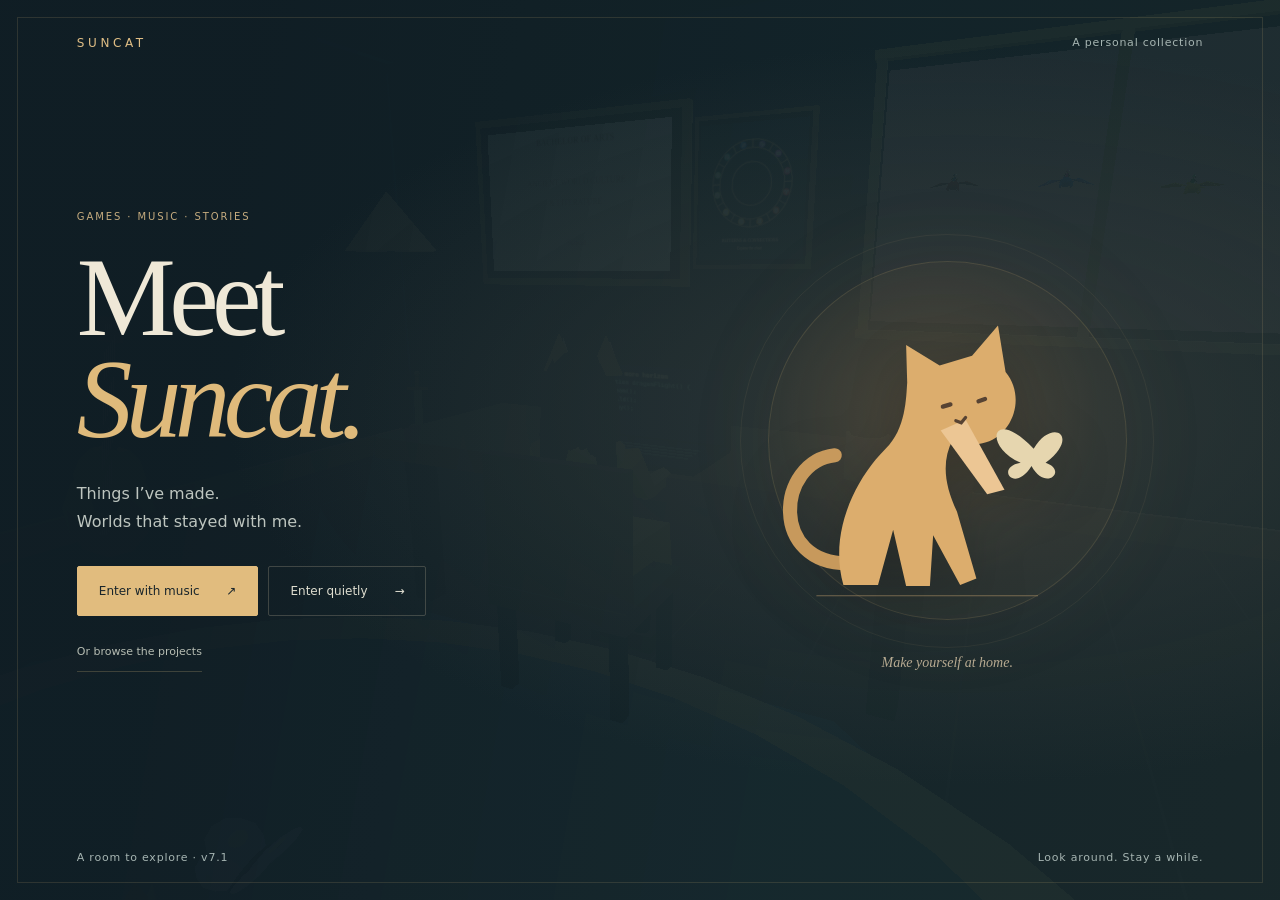
==== commit 70ecaf18: "Add files via upload" ====
--- a/index.html
+++ b/index.html
@@ -1,6 +1,6 @@
 <!doctype html>
 <html lang="en"><head><meta charset="utf-8"><meta name="viewport" content="width=device-width,initial-scale=1,viewport-fit=cover"><meta name="theme-color" content="#19252d"><title>Suncat · Games, Music & Stories</title><meta name="description" content="Visit Suncat’s studio. Explore games, musical projects, favorite stories, and the worlds behind them."><meta property="og:title" content="Suncat Studio"><meta property="og:description" content="Games, music, and stories from Suncat. Come in and look around."><meta property="og:type" content="website">
-<!-- Suncat Studio v4.0 — standalone personal website.
+<!-- Suncat Studio v7.1 — standalone personal website.
 Open this file directly, or rename it index.html for GitHub Pages.
 All graphics, scripts, styles, and fonts use local or embedded resources.
 Only the music and Instagram buttons link away from the website.
@@ -72,7 +72,123 @@
 AUTHORS OR COPYRIGHT HOLDERS BE LIABLE FOR ANY CLAIM, DAMAGES OR OTHER
 LIABILITY, WHETHER IN AN ACTION OF CONTRACT, TORT OR OTHERWISE, ARISING FROM,
 OUT OF OR IN CONNECTION WITH THE SOFTWARE OR THE USE OR OTHER DEALINGS IN THE
-SOFTWARE.-->
+SOFTWARE.
+LOCATION DATA
+GeoNames geographic data, distributed via geonamescache 3.0.2 (Ramiro Gómez).
+Source: https://www.geonames.org/ and https://github.com/yaph/geonamescache
+License: Creative Commons Attribution 4.0 International.
+https://creativecommons.org/licenses/by/4.0/
+Changes: selected city/country/time-zone fields, rounded coordinates, compact
+arrays and shortened alternate-name lists. Administrative-region names from
+GeoNames admin1CodesASCII. Downloaded October 11, 2026 UTC.
+Data provided as is, without guarantee of completeness or accuracy.
+
+WORD INDEX
+CMU Pronouncing Dictionary, Carnegie Mellon University.
+https://github.com/cmusphinx/cmudict
+Changes: spelling-only index, pronunciation variants merged. Includes names,
+uncommon words and mature vocabulary. Locally composed phrases are separate.
+Copyright (C) 1993-2015 Carnegie Mellon University. All rights reserved.
+
+Redistribution and use in source and binary forms, with or without
+modification, are permitted provided that the following conditions
+are met:
+
+1. Redistributions of source code must retain the above copyright
+   notice, this list of conditions and the following disclaimer.
+   The contents of this file are deemed to be source code.
+
+2. Redistributions in binary form must reproduce the above copyright
+   notice, this list of conditions and the following disclaimer in
+   the documentation and/or other materials provided with the
+   distribution.
+
+This work was supported in part by funding from the Defense Advanced
+Research Projects Agency, the Office of Naval Research and the National
+Science Foundation of the United States of America, and by member
+companies of the Carnegie Mellon Sphinx Speech Consortium. We acknowledge
+the contributions of many volunteers to the expansion and improvement of
+this dictionary.
+
+THIS SOFTWARE IS PROVIDED BY CARNEGIE MELLON UNIVERSITY ``AS IS'' AND
+ANY EXPRESSED OR IMPLIED WARRANTIES, INCLUDING, BUT NOT LIMITED TO,
+THE IMPLIED WARRANTIES OF MERCHANTABILITY AND FITNESS FOR A PARTICULAR
+PURPOSE ARE DISCLAIMED.  IN NO EVENT SHALL CARNEGIE MELLON UNIVERSITY
+NOR ITS EMPLOYEES BE LIABLE FOR ANY DIRECT, INDIRECT, INCIDENTAL,
+SPECIAL, EXEMPLARY, OR CONSEQUENTIAL DAMAGES (INCLUDING, BUT NOT
+LIMITED TO, PROCUREMENT OF SUBSTITUTE GOODS OR SERVICES; LOSS OF USE,
+DATA, OR PROFITS; OR BUSINESS INTERRUPTION) HOWEVER CAUSED AND ON ANY
+THEORY OF LIABILITY, WHETHER IN CONTRACT, STRICT LIABILITY, OR TORT
+(INCLUDING NEGLIGENCE OR OTHERWISE) ARISING IN ANY WAY OUT OF THE USE
+OF THIS SOFTWARE, EVEN IF ADVISED OF THE POSSIBILITY OF SUCH DAMAGE.
+
+I Ching source passages
+Ancient Zhouyi judgments, six lines, and Image passages: public-domain classical Chinese text. Simplified-character transcription from Chinese Wikisource, retrieved through the source manifest in https://github.com/toastedqu/meihua/blob/main/app/data/classics.json (manifest date 2026-09-19). Source page and revision identifiers are retained for each passage. No modern commentary, translations, or application code from that project are included. Wikisource transcription contributions, if copyrightable, are available under CC BY-SA 4.0: https://creativecommons.org/licenses/by-sa/4.0/ . English interpretations and translations generated by the room host are labeled as AI renderings, not published translations.
+1 https://zh.wikisource.org/zh-hans/%E5%91%A8%E6%98%93/%E4%B9%BE oldid=2404991
+10 https://zh.wikisource.org/zh-hans/%E5%91%A8%E6%98%93/%E5%B1%A5 oldid=2494097
+13 https://zh.wikisource.org/zh-hans/%E5%91%A8%E6%98%93/%E5%90%8C%E4%BA%BA oldid=2106140
+25 https://zh.wikisource.org/zh-hans/%E5%91%A8%E6%98%93/%E6%97%A0%E5%A6%84 oldid=2527352
+44 https://zh.wikisource.org/zh-hans/%E5%91%A8%E6%98%93/%E5%A7%A4 oldid=2437487
+6 https://zh.wikisource.org/zh-hans/%E5%91%A8%E6%98%93/%E8%A8%9F oldid=2405032
+33 https://zh.wikisource.org/zh-hans/%E5%91%A8%E6%98%93/%E9%81%AF oldid=2405037
+12 https://zh.wikisource.org/zh-hans/%E5%91%A8%E6%98%93/%E5%90%A6 oldid=2106139
+43 https://zh.wikisource.org/zh-hans/%E5%91%A8%E6%98%93/%E5%A4%AC oldid=2405003
+58 https://zh.wikisource.org/zh-hans/%E5%91%A8%E6%98%93/%E5%85%8C oldid=2404993
+49 https://zh.wikisource.org/zh-hans/%E5%91%A8%E6%98%93/%E9%9D%A9 oldid=2674393
+17 https://zh.wikisource.org/zh-hans/%E5%91%A8%E6%98%93/%E9%9A%A8 oldid=2497157
+28 https://zh.wikisource.org/zh-hans/%E5%91%A8%E6%98%93/%E5%A4%A7%E9%81%8E oldid=2405002
+47 https://zh.wikisource.org/zh-hans/%E5%91%A8%E6%98%93/%E5%9B%B0 oldid=2502714
+31 https://zh.wikisource.org/zh-hans/%E5%91%A8%E6%98%93/%E5%92%B8 oldid=2404996
+45 https://zh.wikisource.org/zh-hans/%E5%91%A8%E6%98%93/%E8%90%83 oldid=2535017
+14 https://zh.wikisource.org/zh-hans/%E5%91%A8%E6%98%93/%E5%A4%A7%E6%9C%89 oldid=2494004
+38 https://zh.wikisource.org/zh-hans/%E5%91%A8%E6%98%93/%E7%9D%BD oldid=2531978
+30 https://zh.wikisource.org/zh-hans/%E5%91%A8%E6%98%93/%E9%9B%A2 oldid=2528049
+21 https://zh.wikisource.org/zh-hans/%E5%91%A8%E6%98%93/%E5%99%AC%E5%97%91 oldid=2404997
+50 https://zh.wikisource.org/zh-hans/%E5%91%A8%E6%98%93/%E9%BC%8E oldid=2106200
+64 https://zh.wikisource.org/zh-hans/%E5%91%A8%E6%98%93/%E6%9C%AA%E6%BF%9F oldid=2405020
+56 https://zh.wikisource.org/zh-hans/%E5%91%A8%E6%98%93/%E6%97%85 oldid=2560781
+35 https://zh.wikisource.org/zh-hans/%E5%91%A8%E6%98%93/%E6%99%89 oldid=2584802
+34 https://zh.wikisource.org/zh-hans/%E5%91%A8%E6%98%93/%E5%A4%A7%E5%A3%AF oldid=2531745
+54 https://zh.wikisource.org/zh-hans/%E5%91%A8%E6%98%93/%E6%AD%B8%E5%A6%B9 oldid=2511521
+55 https://zh.wikisource.org/zh-hans/%E5%91%A8%E6%98%93/%E8%B1%90 oldid=2560608
+51 https://zh.wikisource.org/zh-hans/%E5%91%A8%E6%98%93/%E9%9C%87 oldid=2560429
+32 https://zh.wikisource.org/zh-hans/%E5%91%A8%E6%98%93/%E6%81%92 oldid=2530043
+40 https://zh.wikisource.org/zh-hans/%E5%91%A8%E6%98%93/%E8%A7%A3 oldid=2405031
+62 https://zh.wikisource.org/zh-hans/%E5%91%A8%E6%98%93/%E5%B0%8F%E9%81%8E oldid=2405007
+16 https://zh.wikisource.org/zh-hans/%E5%91%A8%E6%98%93/%E8%B1%AB oldid=2106143
+9 https://zh.wikisource.org/zh-hans/%E5%91%A8%E6%98%93/%E5%B0%8F%E7%95%9C oldid=2405006
+61 https://zh.wikisource.org/zh-hans/%E5%91%A8%E6%98%93/%E4%B8%AD%E5%AD%9A oldid=2404990
+37 https://zh.wikisource.org/zh-hans/%E5%91%A8%E6%98%93/%E5%AE%B6%E4%BA%BA oldid=2405005
+42 https://zh.wikisource.org/zh-hans/%E5%91%A8%E6%98%93/%E7%9B%8A oldid=2405025
+57 https://zh.wikisource.org/zh-hans/%E5%91%A8%E6%98%93/%E5%B7%BD oldid=2441563
+59 https://zh.wikisource.org/zh-hans/%E5%91%A8%E6%98%93/%E6%B8%99 oldid=2405023
+53 https://zh.wikisource.org/zh-hans/%E5%91%A8%E6%98%93/%E6%BC%B8 oldid=2560535
+20 https://zh.wikisource.org/zh-hans/%E5%91%A8%E6%98%93/%E8%A7%80 oldid=2106147
+5 https://zh.wikisource.org/zh-hans/%E5%91%A8%E6%98%93/%E9%9C%80 oldid=2405039
+60 https://zh.wikisource.org/zh-hans/%E5%91%A8%E6%98%93/%E7%AF%80 oldid=2405027
+63 https://zh.wikisource.org/zh-hans/%E5%91%A8%E6%98%93/%E6%97%A2%E6%BF%9F oldid=2572417
+3 https://zh.wikisource.org/zh-hans/%E5%91%A8%E6%98%93/%E5%B1%AF oldid=2527353
+48 https://zh.wikisource.org/zh-hans/%E5%91%A8%E6%98%93/%E4%BA%95 oldid=2404992
+29 https://zh.wikisource.org/zh-hans/%E5%91%A8%E6%98%93/%E5%9D%8E oldid=2502716
+39 https://zh.wikisource.org/zh-hans/%E5%91%A8%E6%98%93/%E8%B9%87 oldid=2405036
+8 https://zh.wikisource.org/zh-hans/%E5%91%A8%E6%98%93/%E6%AF%94 oldid=2405022
+26 https://zh.wikisource.org/zh-hans/%E5%91%A8%E6%98%93/%E5%A4%A7%E7%95%9C oldid=2405001
+41 https://zh.wikisource.org/zh-hans/%E5%91%A8%E6%98%93/%E6%90%8D oldid=2405014
+22 https://zh.wikisource.org/zh-hans/%E5%91%A8%E6%98%93/%E8%B3%81 oldid=2405035
+27 https://zh.wikisource.org/zh-hans/%E5%91%A8%E6%98%93/%E9%A0%A4 oldid=2405042
+18 https://zh.wikisource.org/zh-hans/%E5%91%A8%E6%98%93/%E8%A0%B1 oldid=2106145
+4 https://zh.wikisource.org/zh-hans/%E5%91%A8%E6%98%93/%E8%92%99 oldid=2601829
+52 https://zh.wikisource.org/zh-hans/%E5%91%A8%E6%98%93/%E8%89%AE oldid=2405028
+23 https://zh.wikisource.org/zh-hans/%E5%91%A8%E6%98%93/%E5%89%9D oldid=2404994
+11 https://zh.wikisource.org/zh-hans/%E5%91%A8%E6%98%93/%E6%B3%B0 oldid=2106138
+19 https://zh.wikisource.org/zh-hans/%E5%91%A8%E6%98%93/%E8%87%A8 oldid=2106146
+36 https://zh.wikisource.org/zh-hans/%E5%91%A8%E6%98%93/%E6%98%8E%E5%A4%B7 oldid=2531747
+24 https://zh.wikisource.org/zh-hans/%E5%91%A8%E6%98%93/%E5%BE%A9 oldid=2497162
+46 https://zh.wikisource.org/zh-hans/%E5%91%A8%E6%98%93/%E5%8D%87 oldid=2404995
+7 https://zh.wikisource.org/zh-hans/%E5%91%A8%E6%98%93/%E5%B8%AB oldid=2405011
+15 https://zh.wikisource.org/zh-hans/%E5%91%A8%E6%98%93/%E8%AC%99 oldid=2106142
+2 https://zh.wikisource.org/zh-hans/%E5%91%A8%E6%98%93/%E5%9D%A4 oldid=2404999
+-->
 <link rel="icon" type="image/svg+xml" href="[data-uri]">
 <style>.menu-extras{display:grid;grid-template-columns:repeat(2,minmax(0,1fr));gap:8px}.title-block .menu-extras button{min-width:0;margin:0;white-space:nowrap;padding:10px 12px}#meetSuncat{border-color:#d4ae6890}
 #studio25{position:fixed;inset:0;z-index:18;pointer-events:none;color:#f4e6cb}#studio25 button,#studio25 a{pointer-events:auto;touch-action:manipulation}
@@ -102,6 +218,49 @@
 @media(max-width:760px){.studio-overlay{inset:8px;padding:17px;border-radius:7px}.overlay-head h1{font-size:29px}.birth-form{grid-template-columns:1fr 1fr;padding:14px}.chart-pair{gap:10px}.chart-person{padding:12px}.chart-person h2{font-size:20px}.settings-row{grid-template-columns:1fr}.chart-tabs{gap:5px;padding-top:15px}.chart-tabs button{font-size:11px;padding:11px}.aspect-list{grid-template-columns:1fr}.pillars{gap:4px}.pillar{gap:7px}.han{font-size:30px}.chart-toolbar{gap:7px}.chart-toolbar button{padding:10px;font-size:11px}.chat-overlay{inset:8px}.chat-bottom{flex-wrap:wrap}.chat-bottom details{max-width:100%}.chat-messages{min-height:170px}.reading-head h2{flex-basis:100%;font-size:22px;margin-bottom:3px}}
 @media(max-width:540px){.chart-pair{grid-template-columns:1fr}.chart-person h2{font-size:23px}.zodiac-wheel{max-width:365px}.compare-controls{justify-content:center}.placement-list button{font-size:12px}.han{font-size:38px}.pillar b{font-size:12px}.pillar small,.pillar em{font-size:10px}.reading-box{padding:14px}.welcome-index{display:none}.birth-form{gap:10px}.chat-overlay .small-note{font-size:10px}.chat-bottom{margin-top:7px}.chat-suggestions{gap:4px}}
 @media(max-height:540px){.chat-overlay{display:block}.chat-messages{height:180px}.studio-overlay{inset:8px}.overlay-head h1{font-size:26px}}
+.place-search>label{margin-bottom:6px}.place-results{display:grid;gap:5px;max-height:260px;overflow:auto;margin:8px 0}.place-results button{text-align:left;padding:12px;background:#243c43}.place-results small{display:block;color:#b9c8bf;margin-top:4px}.place-results:empty{display:none}.country-field{grid-column:span 2}.question-chips{display:flex;flex-wrap:wrap;gap:7px;margin:12px 0}.question-chips button{padding:9px 12px;font-size:11px;text-align:left}.chart-questions{margin:10px 0 24px}.chart-questions form{margin:16px 0 10px}.chart-questions textarea{resize:vertical;min-height:70px;margin:7px 0 10px}#readingContextLabel{max-width:600px}#readingOutput:empty{display:none}#personalQuestions{border-top:1px solid #bfa57833}#personalQuestionList{max-height:180px;overflow:auto;padding-right:5px}.gem-match-head{display:flex;flex-wrap:wrap;gap:10px;align-items:center;margin-top:22px}.gem-match-head h2{flex:1;margin:0}.gem-matches{display:flex;flex-wrap:wrap;gap:7px;margin-top:12px;max-height:340px;overflow:auto}.gem-matches button{text-align:left;padding:10px;background:#203a41}.gem-matches small{display:block;font-size:9px;color:#b4c4bd;margin-top:4px}.gem-tools{padding:16px;border:1px solid #71877455;border-radius:5px;margin-top:20px}.gem-tools .form-actions{margin-top:10px}.gem-tools label.check-label{margin:12px 0}.gem-tools textarea{margin-top:8px;min-height:70px}#gemStatus{min-height:22px}.location-filled{color:#e1c58f!important}@media(max-width:540px){.country-field{grid-column:1/-1}.place-results{max-height:220px}.gem-match-head{align-items:flex-start}.gem-tools{padding:12px}}
+
+.profile-controls{display:flex;flex-wrap:wrap;align-items:end;gap:10px;margin:18px 0}.profile-controls label{min-width:200px}.connection-button{border-radius:30px!important;white-space:nowrap;min-height:42px}.connection-button[data-state=online]{color:#b9e7c3;border-color:#8bb89388}.connection-button[data-state=offline]{color:#ddbb9c}.connection-button[data-state=connecting]{color:#e8cd92}.chart-questions .settings-row{align-items:end;grid-template-columns:1fr 1fr auto}#evidenceContent{font-size:12px;line-height:1.8;white-space:pre-wrap;overflow-wrap:anywhere;max-height:390px;overflow:auto;padding:14px;background:#0d2027}.chart-detail p{white-space:pre-wrap}.cast-question{padding:15px;border-left:2px solid #d2b078;background:#20393d}.lyre-overlay{inset:28px max(15px,calc((100vw - 820px)/2));background:radial-gradient(ellipse at 50% 75%,#294449,#10232b 70%);z-index:60}.lyre-controls{display:flex;gap:15px;align-items:end}.lyre-controls label{flex:1;max-width:350px}.lyre-frame{margin:28px auto 10px;max-width:600px;border:18px solid #9f724a;border-top-width:23px;border-bottom-width:44px;border-radius:40% 40% 24% 24%/12% 12% 20% 20%;box-shadow:inset 0 0 0 3px #d4ac77,0 12px 40px #0004;background:#091b2255;padding:8px 8px 0}.lyre-strings{height:clamp(210px,42vh,380px);display:grid;grid-template-columns:repeat(8,minmax(0,1fr));touch-action:none;user-select:none;position:relative}.lyre-string{position:relative!important;padding:0!important;min-width:0;border:0!important;background:none!important;border-radius:0!important;touch-action:none;overflow:visible}.string-wire{position:absolute;top:-10px;bottom:43px;left:50%;width:2px;background:linear-gradient(90deg,#947448,#fff0bf,#a8864e);box-shadow:0 0 8px #e5c57c22;transform:translateX(var(--pull,0px));transition:transform .045s}.string-note{position:absolute;bottom:9px;left:0;right:0;text-align:center;color:#e8ca8a;font:12px system-ui}.string-note small{display:block;font-size:9px;opacity:.5;margin-top:4px}.lyre-string:focus-visible{outline:1px solid #dfc58b;outline-offset:3px}.lyre-string.ringing .string-wire{box-shadow:0 0 12px #ffe5a8;animation:lyre-ring .35s linear}.tester-invite{margin-top:22px;padding-top:14px;border-top:1px solid #d6b77c44}.tester-invite a{display:inline-block;margin-top:10px} @keyframes lyre-ring{0%,40%,80%{transform:translateX(3px)}20%,60%,100%{transform:translateX(-3px)}}@media(prefers-reduced-motion:reduce){.lyre-string.ringing .string-wire{animation:none}}@media(max-width:540px){.chart-questions .settings-row{grid-template-columns:1fr 1fr}.chart-questions .connection-button{grid-column:1/-1;justify-self:start}.profile-controls{align-items:stretch}.profile-controls label{flex-basis:100%}.lyre-overlay{inset:8px}.lyre-frame{border-width:12px;border-bottom-width:32px}.lyre-overlay p{font-size:13px}.string-note{font-size:11px}.gem-form label{flex:1 1 100%}}
+
+.view-host>.empty-chart.host,.view-guest>.empty-chart.guest{display:flex}
+
+/* Pass 7: scoped to charts, results and the adventure. The lyre styles are unchanged. */
+#chartDialog .overlay-head{position:sticky;top:-24px;background:#10232b;z-index:2;padding:12px 0;border-bottom:1px solid #bfa57833}
+#chartDialog .chart-toolbar>label{flex:1;min-width:145px}#chartDialog .chart-toolbar>button{min-height:44px}
+#chartDialog .chart-options{margin:16px 0 0;border-block:1px solid #bfa57833;padding:8px 0}#chartDialog .chart-options>summary{font-size:14px}
+#chartDialog .chart-questions .settings-row{grid-template-columns:1fr auto}#chartDialog .chart-questions{margin-bottom:20px}#chartDialog .chart-tabs{margin-bottom:10px}
+#chartDialog .chart-person h2{overflow-wrap:anywhere}#chartDialog .chart-tabs button,#chartDialog .compare-controls button{min-height:44px}
+#chartDialog .chart-settings{margin-top:12px;border-bottom:0}#chartDialog .chart-toolbar #addPerson{border-color:#c9ae79}
+#chartDialog .chart-person:only-child{grid-column:1/-1;max-width:700px;width:100%;justify-self:center}
+#chartResult{z-index:80;inset:6vh max(20px,calc((100vw - 760px)/2));background:#11272e;box-shadow:0 0 0 100vmax #061115bb,0 20px 80px #0008;scroll-padding-top:100px}
+#chartResult .overlay-head{position:sticky;top:-24px;background:#11272e;z-index:2;padding:12px 0;border-bottom:1px solid #bfa57844}
+#chartResult .overlay-head h1{font-size:30px;overflow-wrap:anywhere}#chartResult .chart-detail{border:0;padding:0;margin:24px 0;background:none}#chartResult .chart-detail strong{display:none}
+#chartResult .chart-detail p,#chartResult #readingOutput{font-size:16px;line-height:1.85;white-space:pre-wrap;overflow-wrap:anywhere}
+#chartResult .result-question{font-size:13px;color:#c1cbc2;padding-left:12px;border-left:2px solid #af9870;overflow-wrap:anywhere}#chartResult .result-question:empty{display:none}
+#chartResult #evidenceContent{max-height:none;overflow:visible}#chartResult #readingEvidence{border-block:1px solid #bfa57833;margin:24px 0;padding:8px 0}
+#chartResult .reading-state{font-size:12px;color:#dfc38c}#chartResult .reading-state[data-busy=true]::before{content:'◌ ';display:inline-block}
+#chartResult #readingFollowupForm{display:grid;gap:10px;margin-top:24px}#chartResult #sendFollowup{justify-self:start;min-height:44px}
+#chartResult .result-footer{display:flex;flex-wrap:wrap;gap:16px;align-items:center;margin-top:28px;padding-top:18px;border-top:1px solid #bfa57833}
+#chartResult #resultTitle:focus{outline:none}#chartResult #resultContext{font-size:12px;color:#cfb987}
+#chartDialog[inert],#chatDialog[inert]{pointer-events:none}#chatDialog #personalQuestionList{max-height:155px}
+@media(max-width:760px){#chartDialog .overlay-head{top:-17px}#chartResult{inset:auto 0 0;max-height:94vh;max-height:94dvh;border-radius:18px 18px 0 0;padding:20px 20px max(20px,env(safe-area-inset-bottom));overscroll-behavior:contain}#chartResult .overlay-head{top:-20px}#chartResult .overlay-head h1{font-size:28px}#chartResult .chart-detail p,#chartResult #readingOutput{font-size:15px}#chartDialog .chart-questions .connection-button{grid-column:auto;justify-self:end}#chartDialog .chart-questions .settings-row{grid-template-columns:1fr auto}}
+
+#adventureDialog{z-index:65;inset:4vh max(18px,calc((100vw - 760px)/2));background:#11262e;box-shadow:0 0 0 100vmax #061115c0,0 20px 80px #0008}
+#adventureDialog .overlay-head{position:sticky;top:-24px;padding:10px 0;background:#11262e;z-index:3;border-bottom:1px solid #bfa57833}
+#adventureDialog #adventureTitle{font-size:32px;outline:none}#adventureDialog #adventureBody{max-width:620px;margin:auto;font-size:16px;line-height:1.8}#adventureDialog #adventureBody p{line-height:1.8}#adventureDialog #adventureBody h2{font-size:34px;color:#e6c68f}
+#adventureDialog .journey-landscape{height:135px;position:relative;overflow:hidden;border:1px solid #af956c66;border-radius:5px;background:linear-gradient(#202f42,#967d78 85%,#c3a27e);isolation:isolate;margin:14px 0 22px}
+#adventureDialog .journey-sun{position:absolute;left:65%;top:24px;width:29px;height:29px;border-radius:50%;background:#f5d1a2;box-shadow:0 0 35px #f5d1a233}
+#adventureDialog .journey-hill{position:absolute;bottom:-50px;left:-8%;height:115px;width:80%;background:#3b5657;transform:rotate(-16deg);border-radius:50% 60% 0 0}
+#adventureDialog .journey-hill.near{left:35%;bottom:-65px;background:#19353e;transform:rotate(15deg);height:135px}
+#adventureDialog .journey-path{position:absolute;width:15px;height:100px;left:50%;bottom:-35px;transform:rotate(28deg);background:#b1956c99;border-radius:70%}
+#adventureDialog .journey-window{position:absolute;inset:0;box-shadow:inset 12px 0 #887457,inset -12px 0 #887457,inset 0 7px #a38a68,inset 0 -7px #a38a68}
+#adventureDialog .journey-window:after{content:'';position:absolute;left:50%;top:0;height:100%;width:5px;background:#a38a68}
+#adventureDialog .adventure-choices{display:grid;grid-template-columns:1fr;gap:10px;margin:24px 0}#adventureDialog .adventure-choices button{min-height:52px;text-align:left;padding:14px 18px;font-size:14px;background:#203940;border-color:#c4a97966}
+#adventureDialog .adventure-choices button:hover{background:#314940;border-color:#dfbd82}#adventureDialog .adventure-choices button:focus-visible{outline:2px solid #dfbd82;outline-offset:3px}
+#adventureDialog .adventure-footer{display:flex;flex-wrap:wrap;gap:10px;align-items:center;padding-top:18px;border-top:1px solid #bfa57833}#adventureDialog .adventure-footer p{flex-basis:100%;margin:5px 0}
+#adventureDialog .journey-evidence{padding-left:20px;font-size:14px;line-height:1.8}#adventureDialog .journey-outcome{border-left:2px solid #d4b17b;padding-left:16px;color:#cfccc0}
+#adventureDialog .journey-note{font-size:13px;color:#b9c5bb}#adventureDialog .journey-reading{padding:4px 0 14px}#adventureDialog .journey-reading strong{color:#dabe87}
+@media(max-width:760px){#adventureDialog{inset:8px;padding:20px}#adventureDialog .overlay-head{top:-20px}#adventureDialog #adventureTitle{font-size:28px}#adventureDialog .journey-landscape{height:110px}#adventureDialog #adventureBody{font-size:15px}}
 </style></head><body class="studio25 credits23 postcredits23 welcoming">
 <div id="world"></div>
 <section id="welcome" aria-labelledby="welcomeTitle">
@@ -128,38 +287,71 @@
    <span class="art-caption">Make yourself at home.</span>
   </div>
  </div>
- <footer class="welcome-footer"><span>A room to explore</span><span>Look around. Stay a while.</span></footer>
+ <footer class="welcome-footer"><span>A room to explore · <span id="studioVersion">v7.1</span></span><span>Look around. Stay a while.</span></footer>
 </section>
 <section id="chartDialog" class="studio-overlay" hidden role="dialog" aria-modal="true" aria-labelledby="chartTitle">
  <header class="overlay-head"><div><small>THE CHART ON THE WALL</small><h1 id="chartTitle">Patterns & connections</h1></div><button id="closeCharts" aria-label="Close charts">×</button></header>
- <div class="chart-toolbar"><label>Explore a date <input id="readingDate" type="date" min="1900-01-01" max="2100-12-31"></label><button id="chartToday">Today</button><button id="editBirth">Your birth details</button><button id="forgetBirth">Clear your details</button></div>
- <p class="small-note" id="birthNotice">Your details stay in this tab while you explore. Nothing is written to browser storage or sent for local charts. AI requests send the chart details you choose to share.</p>
+ <div class="chart-toolbar"><label>View & read <select id="readingPerson"><option value="host">Suncat</option><option value="guest">Person 2</option><option value="both">Compare</option></select></label><label>Explore a date <input id="readingDate" type="date" min="1900-01-01" max="2100-12-31"></label><button id="chartToday">Today</button><button id="editBirth">Edit birth details</button><button id="addPerson">Add a person</button></div>
  <form id="birthForm" class="birth-form" hidden>
   <label>Display name <input id="visitorName" maxlength="60" placeholder="You" autocomplete="off"></label>
   <label>Birth date <input id="visitorDate" type="date" required min="1900-01-01" max="2100-12-31"></label>
   <label>Birth time <input id="visitorTime" type="time" value="12:00"></label>
   <label class="check-label"><input id="visitorUnknown" type="checkbox"> I don’t know the time</label>
-  <label>Birthplace <input id="visitorCity" list="birthCities" placeholder="Choose a city or enter your own" autocomplete="off" maxlength="100"></label><datalist id="birthCities"></datalist>
-  <label>Time zone <input id="visitorZone" placeholder="e.g. America/Chicago" required autocomplete="off"></label>
-  <label>Latitude <input id="visitorLat" type="number" step="any" min="-89" max="89" placeholder="North + / south −" required></label>
-  <label>Longitude <input id="visitorLon" type="number" step="any" min="-180" max="180" placeholder="East + / west −" required></label>
-  <p class="small-note form-wide">Choosing a listed city fills its coordinates and historical time zone. For another city, enter these explicitly. Unknown time omits houses, the Ascendant, and the hour pillar.</p>
-  <div class="form-wide form-actions"><button type="submit">Draw my charts</button><button id="loadExample" type="button">Try a clearly labeled example</button><span id="birthError" role="status"></span></div>
+  <label class="country-field">Country or territory <select id="visitorCountry"><option value="">Search all countries</option></select></label>
+  <label id="customCountryLabel" hidden>Country not listed? <input id="customCountry" maxlength="100" placeholder="Write its name here" autocomplete="off"></label>
+  <div class="form-wide place-search"><label for="visitorCity">City or town of birth</label><input id="visitorCity" placeholder="Type a city." autocomplete="off" maxlength="140" aria-controls="placeResults" aria-describedby="placeStatus"><div id="placeResults" class="place-results"></div><p id="placeStatus" class="small-note" role="status">Choose a result to fill in coordinates and the time zone automatically. Search stays on this device.</p><button id="askPlace" type="button">Can’t find it? Ask Suncat</button><p class="small-note">Ask Suncat sends only the place you typed to the AI host. You can review its suggestion or enter the details yourself.</p></div>
+  <details id="manualPlace" class="form-wide"><summary>Coordinates & time zone · edit manually</summary><div class="settings-row">
+   <label>Time zone <input id="visitorZone" placeholder="e.g. America/Chicago" required autocomplete="off"></label>
+   <label>Latitude <input id="visitorLat" type="number" step="any" min="-89" max="89" placeholder="North + / south −" required></label>
+   <label>Longitude <input id="visitorLon" type="number" step="any" min="-180" max="180" placeholder="East + / west −" required></label>
+  </div><p class="small-note">Use the birth city’s IANA time zone; its historical clock offset is applied for the birth date. If your town is missing, you can choose a nearby city or fill in its exact details. Unknown birth time omits houses, the Ascendant, and the hour pillar.</p></details>
+  <div class="form-wide form-actions"><button type="submit">Save this person</button><button id="cancelBirth" type="button">Cancel</button><button id="loadExample" type="button">Try a clearly labeled example</button><span id="birthError" role="status"></span></div>
  </form>
- <details class="chart-settings"><summary>Chart settings & methods</summary><div class="settings-row"><label>Zodiac <select id="zodiacSystem"><option value="tropical">Tropical · whole-sign houses</option><option value="sidereal">Sidereal · approximate Lahiri</option></select></label><label>Suncat’s confirmed time <input id="hostTime" value="08:27" readonly aria-label="Confirmed birth time 8:27 a.m."></label><label>BaZi luck direction <select id="luckDirection"><option value="both">Show both traditions</option><option value="Forward">Forward</option><option value="Reverse">Reverse</option></select></label></div><p class="small-note">Planet positions: Astronomy Engine. Whole-sign houses use an approximate Ascendant calculation. Sidereal uses an approximate Lahiri offset. BaZi: lunar-javascript solar terms evaluated in China time, day/hour in local civil time, midnight day boundary, no true-solar correction. Both luck directions are shown until a convention is chosen. Daily transits use 12:00 UTC. An unknown birth time uses noon estimates.</p></details>
+ <details id="chartOptions" class="chart-options"><summary>Options</summary> <div class="profile-controls"><label>Manage birth details <select id="profileSlot"><option value="guest">Person 2 · You</option><option value="host">Person 1 · Suncat</option></select></label><button id="forgetBirth">Clear selected person</button><button id="ownCharts">Use my own charts</button><button id="restoreSuncat">Restore Suncat</button><span id="profileStatus" class="small-note"></span></div><p class="small-note" id="birthNotice">Your details stay in this tab while you explore. Nothing is written to browser storage or sent for local charts. AI requests send the chart details you choose to share.</p>
+ <details class="chart-settings"><summary>Calculation methods</summary><div class="settings-row"><label>Zodiac <select id="zodiacSystem"><option value="tropical">Tropical · whole-sign houses</option><option value="sidereal">Sidereal · approximate Lahiri</option></select></label><label>BaZi luck direction <select id="luckDirection"><option value="both">Show both traditions</option><option value="Forward">Forward</option><option value="Reverse">Reverse</option></select></label></div><p class="small-note">Planet positions: Astronomy Engine. Whole-sign houses use an approximate Ascendant calculation. Sidereal uses an approximate Lahiri offset. BaZi: lunar-javascript solar terms evaluated in China time, day/hour in local civil time, midnight day boundary, no true-solar correction. Both luck directions are shown until a convention is chosen. Daily transits use 12:00 UTC. An unknown birth time uses noon estimates.</p><p class="small-note">City and country data: GeoNames, via geonamescache 3.0.2 · CC BY 4.0. Search data and alternate spellings are condensed for this standalone file. Word index: CMU Pronouncing Dictionary, Carnegie Mellon University. Full license notices are included in this file and the download kit.</p></details>
+</details>
  <div class="chart-tabs" role="tablist" aria-label="Chart systems"><button role="tab" data-tab="astrology" aria-selected="true">Astrology</button><button role="tab" data-tab="bazi" aria-selected="false">BaZi · Four Pillars</button><button role="tab" data-tab="tcm" aria-selected="false">TCM · Five Phases</button><button role="tab" data-tab="gematria" aria-selected="false">Gematria</button><button role="tab" data-tab="iching" aria-selected="false">I Ching</button></div>
+ <section class="reading-box chart-questions"><div class="reading-head"><h2 id="readingTitle">Ask about these charts</h2><button id="localReading" type="button">Quick reading</button><button id="aiReading" type="button">Suncat’s reading</button></div>
+ <div class="settings-row"><label>Reading <select id="readingScope"><option value="overview">Full portrait</option><option value="daily">Selected day</option></select></label><button id="chartConnection" type="button" class="connection-button">Connecting…</button></div><form id="chartQuestionForm"><label for="chartQuestion">Your question</label><textarea id="chartQuestion" rows="2" maxlength="1800" placeholder="What might Suncat’s chart mean for me in 2025?"></textarea><div class="form-actions"><button id="askChart" type="submit">Ask Suncat</button><span id="readingContextLabel" class="small-note"></span></div></form><div id="chartQuestionSuggestions" class="question-chips"></div><p id="chartActionStatus" class="small-note" role="status">Choose a reading, or tap any chart detail to explore it.</p><p class="small-note">Symbolic readings for reflection. Explore the patterns, then bring your own experience to them.</p></section>
  <div id="chartContent" role="tabpanel"></div>
- <aside id="chartDetail" class="chart-detail" hidden aria-live="polite"><strong id="detailTitle"></strong><p id="detailText"></p><button id="askDetail">Ask Suncat about this</button></aside>
- <section class="reading-box"><div class="reading-head"><h2 id="readingTitle">A reading together</h2><button id="localReading">Read these patterns</button><button id="aiReading">Ask AI for a reading</button></div><p id="readingOutput" aria-live="polite">Explore the symbols, or add your birth details to compare.</p><p class="small-note">Interpretations are symbolic, not predictions of an actual meeting or a guaranteed relationship. Five Phases is an educational correspondence view, not a health assessment.</p></section>
+
 </section>
 <section id="chatDialog" class="studio-overlay chat-overlay" hidden role="dialog" aria-modal="true" aria-labelledby="chatTitle">
  <header class="overlay-head"><div><small>ROOM HOST</small><h1 id="chatTitle">Ask Suncat</h1></div><button id="closeChat" aria-label="Close conversation">×</button></header>
  <p id="chatMode" class="small-note">Local guide · answers from the approved public profile. Free-form AI requires the connected server.</p>
  <div id="chatMessages" class="chat-messages" role="log" aria-live="polite"></div>
  <div id="chatSuggestions" class="chat-suggestions"><button data-ask="What is Runestones Online?">The games</button><button data-ask="Tell me about Suncat’s music.">The music</button><button data-ask="What does Suncat like to read?">The bookshelf</button><button data-ask="How did Suncat learn to code?">Learning to code</button></div>
+ <details id="personalQuestions"><summary>Getting to know Suncat</summary><div id="personalQuestionList" class="question-chips"></div></details>
  <form id="chatForm"><label class="sr-only" for="chatInput">Your question</label><textarea id="chatInput" rows="2" maxlength="2000" placeholder="What would you like to know?" required></textarea><button id="sendChat" type="submit">Send</button></form>
- <div class="chat-bottom"><button id="clearChat">Clear conversation</button><details id="connectionSettings"><summary>AI connection</summary><label>Studio server address <input id="studioEndpoint" type="url" placeholder="https://your-server.example" autocomplete="off"></label><button id="connectStudio">Connect</button><p id="connectionStatus" class="small-note">The studio connects to its Render host automatically. Local guide works while it wakes up. Never enter an API key here.</p></details></div>
+ <div class="chat-bottom"><button id="clearChat">Clear conversation</button><div><button id="connectStudio" type="button" class="connection-button">Connecting…</button><p id="connectionStatus" class="small-note" role="status">The local guide is ready while the host wakes up.</p></div></div>
  <p class="small-note">Chat stays in this tab. When AI is connected, your messages and selected chart details are sent to the server and Google. The studio endpoint does not save them; Google may retain API data under its policies. Game journals are separate.</p>
+</section>
+
+<section id="chartResult" class="studio-overlay result-overlay" hidden role="dialog" aria-modal="true" aria-labelledby="resultTitle">
+ <header class="overlay-head"><div><small id="resultSystem">CHART DETAIL</small><h1 id="resultTitle" tabindex="-1">Your reading</h1></div><button id="closeResult" aria-label="Back to charts">×</button></header>
+ <p id="resultContext" class="small-note"></p>
+ <aside id="chartDetail" class="chart-detail" hidden><strong id="detailTitle"></strong><p id="detailText"></p><button id="askDetail">Ask Suncat about this</button></aside>
+ <div id="readingResult" hidden>
+  <p id="readingState" class="reading-state" role="status"></p><p id="resultQuestion" class="result-question"></p>
+  <div id="readingOutput"></div>
+  <details id="readingEvidence"><summary>Show how this was read</summary><div id="evidenceContent"></div></details>
+  <form id="readingFollowupForm"><label for="readingFollowup">Ask a follow-up</label><textarea id="readingFollowup" rows="2" maxlength="1800" placeholder="What might that look like in everyday life?"></textarea><button id="sendFollowup" type="submit">Ask Suncat</button></form>
+ </div>
+ <footer class="result-footer"><button id="backToCharts">← Back to charts</button><span class="small-note">Symbolic readings for reflection.</span></footer>
+</section>
+<section id="lyreDialog" class="studio-overlay lyre-overlay" hidden role="dialog" aria-modal="true" aria-labelledby="lyreTitle">
+<header class="overlay-head"><div><small>STRINGS & TENSION</small><h1 id="lyreTitle">Play the lyre</h1></div><button id="closeLyre" aria-label="Close lyre">×</button></header>
+<p>Tap a string for a light note. Hold and pull for more tension; release it, or let it slip. Sweep across the strings to strum. Use several fingers at once.</p>
+<div class="lyre-controls"><label>Tuning <select id="lyreTuning"><option value="free">Free strings · C major</option><option value="C">C major chord</option><option value="Am">A minor chord</option><option value="F">F major chord</option><option value="G">G major chord</option></select></label><button id="lyreStrum">Strum</button></div>
+<div class="lyre-frame"><div id="lyreStrings" class="lyre-strings" aria-label="Eight playable strings"></div></div>
+<p id="lyreStatus" class="small-note" role="status">Keyboard: hold A S D F G H J K, then release. Hard plucks have a rougher edge.</p><p class="small-note">The room music softens while the lyre is open. Notes can overlap.</p>
+</section>
+<section id="adventureDialog" class="studio-overlay adventure-overlay" hidden role="dialog" aria-modal="true" aria-labelledby="adventureTitle">
+ <header class="overlay-head"><div><small>THE WINDOW</small><h1 id="adventureTitle" tabindex="-1">A little journey</h1></div><button id="closeAdventure" aria-label="Leave the journey">×</button></header>
+ <div class="journey-landscape" aria-hidden="true"><span class="journey-sun"></span><span class="journey-hill far"></span><span class="journey-hill near"></span><span class="journey-path"></span><span class="journey-window"></span></div>
+ <p id="adventureProgress" class="small-note"></p>
+ <div id="adventureBody"></div><div id="adventureChoices" class="adventure-choices"></div>
+ <footer class="adventure-footer"><button id="leaveAdventure">Back to the room</button><button id="restartAdventure" hidden>Start again</button><p class="small-note">An original story about choices. Your answers stay in this tab.</p></footer>
 </section>
 
 <main id="studio25" aria-label="Suncat’s studio" inert>
@@ -9240,8 +9432,8 @@
   "eyebrow": "On the wall",
   "title": "Strings & tension",
   "paragraphs": [
-   "A bow beside the instruments. Shape, balance, and a string under tension.",
-   "A small reminder of the adventures that keep finding their way onto my desk."
+   "I haven’t had much training with a bow, but it reminds me of a stringed instrument. Each note is an arrow. That connection helped inspire my string-by-string approach to guitar.",
+   "What is an arrow but an air-ow? And what is sorrow but a soul-arrow?"
   ]
  },
  "making": {
@@ -9363,6 +9555,8 @@
  }
 };
 
+STUDIO_TOPICS25.window={label:"Window · A little journey",eyebrow:"THE WINDOW",title:"A little journey",paragraphs:["A few questions and a short walk before nightfall. See what your choices suggest."]};
+
 const STUDIO_PROFILE={
  "name": "Suncat",
  "date": "1991-06-13",
@@ -9377,6 +9571,7 @@
  "endpoint": "https://battlemage.onrender.com",
  "greeting": "Hey, come in. You can ask about the games, music, books, or something you noticed in the room.",
  "publicFacts": [
+  "Suncat has little bow training but sees the bow as a stringed instrument, each note an arrow. This helped inspire a string-by-string guitar method. The bow card includes the wordplay: What is an arrow but an air-ow? And what is sorrow but a soul-arrow? Visitors interested in testing projects can message Suncat on the approved Instagram link; no sign-up database or public email is provided.",
   "Suncat makes games and music as a hobbyist. Birthday June 13, 1991, Oxnard, California. Birth time confirmed: 08:27 a.m. local time.",
   "Degree: Bachelor of Arts in Ancient World Culture & Literature.",
   "Runestones Online, also called Battle Mage, is an old-school fantasy MMORPG-style game. It began as a working Visual Basic 6 prototype with MS Paint art, then was remade for the web with vector sprites.",
@@ -9394,7 +9589,7 @@
   "Suncat loved drawing and copied Dürer’s drawings, especially the heavy, wild lines forming faces and busts, more than landscapes. Artwork later included MS Paint assets and vector sprites for games.",
   "Childhood stories also spilled into wrestling, fencing, and playing with sticks as swords. The wooden sword in the room is a simple reminder of practice.",
   "Public links: https://suncatmeow.github.io/music and https://www.instagram.com/suncatmeow/ . No other outbound project links are approved.",
-  "Relationship status, romantic preferences, exact song recommendations, public full name, and pronouns have not been approved. Ask Suncat directly rather than guessing."
+  "Suncat is a trans woman. Suncat practices concentration and meditation and studies traditions of magic. Cultivation is a personal language for ongoing learning and practice. No supernatural attainment or title of sage or master is claimed. Favorite food, romantic preferences, relationship status and any current crush are not yet answered in the public profile. Do not infer them or reveal private people."
  ],
  "character": {
   "traits": [
@@ -9409,8 +9604,295 @@
    "gaining abilities through repeated attempts"
   ],
   "note": "This is the fictional room host. Its game experiences are not the real creator’s biography."
+ },
+ "personalQuestions": [
+  {
+   "id": "book",
+   "question": "What’s Suncat’s favorite book?",
+   "answer": "The Legendary Moonlight Sculptor is one of Suncat’s favorites. Childhood reading also included King Arthur and Lancelot, Beowulf, The Epic of Gilgamesh, the Iliad, the Odyssey, and Norse myths.",
+   "status": "public"
+  },
+  {
+   "id": "game",
+   "question": "What’s Suncat’s favorite game?",
+   "answer": "There isn’t a single top pick listed, but favorites include Tactics Ogre, Final Fantasy Tactics, EverQuest, EverQuest Online Adventures, Final Fantasy XI, Wizardry Online, Baldur’s Gate II, Mega Man Battle Network, and Star Fox 64.",
+   "status": "public"
+  },
+  {
+   "id": "movies",
+   "question": "What kind of movies does Suncat like?",
+   "answer": "Suncat hasn’t shared favorite movies or movie genres here yet. That’s a good question to ask directly.",
+   "status": "unanswered"
+  },
+  {
+   "id": "music",
+   "question": "What music does Suncat like?",
+   "answer": "The Beatles, Led Zeppelin, Bach, and blues are lasting influences on Suncat’s music.",
+   "status": "public"
+  },
+  {
+   "id": "hobbies",
+   "question": "What does Suncat do for fun?",
+   "answer": "Suncat makes games and music, reads stories, and enjoys drawing. Those interests often find their way into the projects around this room.",
+   "status": "public"
+  },
+  {
+   "id": "instruments",
+   "question": "What instruments does Suncat play?",
+   "answer": "Suncat plays guitar, writes and studies music, and builds musical tools such as AutoBard and Music of the Spheres.",
+   "status": "public"
+  },
+  {
+   "id": "food",
+   "question": "What’s Suncat’s favorite food?",
+   "answer": "That one is still waiting for Suncat’s answer. Ask directly—food is a good place to start.",
+   "status": "unanswered"
+  },
+  {
+   "id": "crush",
+   "question": "Does Suncat like anyone? Any clues?",
+   "answer": "Suncat hasn’t shared a name or clues here. You’ll have to ask Suncat directly.",
+   "status": "unanswered"
+  },
+  {
+   "id": "type",
+   "question": "What kind of girl does Suncat like?",
+   "answer": "Suncat hasn’t described a type for this page yet. There’s room for a real conversation about that.",
+   "status": "unanswered"
+  },
+  {
+   "id": "attraction",
+   "question": "Is Suncat attracted to men, women, or both?",
+   "answer": "Suncat hasn’t given the room an answer to that yet. You can ask Suncat directly.",
+   "status": "unanswered"
+  },
+  {
+   "id": "gender",
+   "question": "Is Suncat a man or a woman?",
+   "answer": "Suncat is a woman.",
+   "status": "public"
+  },
+  {
+   "id": "trans",
+   "question": "Is Suncat trans?",
+   "answer": "Yes, Suncat is a trans woman.",
+   "status": "public"
+  },
+  {
+   "id": "magic",
+   "question": "Does Suncat practice magic?",
+   "answer": "Suncat studies traditions of magic and practices concentration and meditation. It’s part of a long interest in myth, attention, and learning through practice.",
+   "status": "public"
+  },
+  {
+   "id": "cultivation",
+   "question": "Is Suncat a cultivator?",
+   "answer": "Cultivation is a way Suncat thinks about learning and practice: work on a skill, return to it, and notice what changes. Stories such as The Legendary Moonlight Sculptor and xianxia are part of that inspiration.",
+   "status": "public"
+  },
+  {
+   "id": "sage",
+   "question": "Is Suncat a sage?",
+   "answer": "Suncat is curious, reads widely, and keeps learning. “Sage” is a title for you to decide about after the conversation.",
+   "status": "public"
+  },
+  {
+   "id": "musician",
+   "question": "Is Suncat a master musician?",
+   "answer": "Suncat writes and studies music, plays guitar, and builds musical tools. The Beatles, Led Zeppelin, Bach, and blues are lasting influences. You can listen to the work and decide what speaks to you.",
+   "status": "public"
+  },
+  {
+   "id": "connection",
+   "question": "What’s an easy way to start a conversation with Suncat?",
+   "answer": "Ask about a song, a game, or a story from the shelf. You could start with how Orpheus became AutoBard, why Final Fantasy VIII stayed with Suncat, or what makes a simple name like “dragon” work.",
+   "status": "public"
+  },
+  {
+   "id": "flirting",
+   "question": "How can I tell if Suncat likes me?",
+   "answer": "You’ll have to talk with Suncat to find that out. I can help you think of something to say, but the answer has to come from Suncat.",
+   "status": "public"
+  },
+  {
+   "id": "date",
+   "question": "What would Suncat’s ideal date be?",
+   "answer": "Suncat hasn’t filled that one in yet. Ask what sounds fun and build a plan together.",
+   "status": "unanswered"
+  },
+  {
+   "id": "holiday",
+   "question": "What’s Suncat’s favorite holiday?",
+   "answer": "Suncat hasn’t picked a favorite holiday for the public notes yet. You’ll have to ask Suncat.",
+   "status": "unanswered"
+  },
+  {
+   "id": "bands",
+   "question": "What are Suncat’s favorite bands?",
+   "answer": "The Beatles and Led Zeppelin are lasting influences. Bach and blues belong in that picture too. Suncat hasn’t named one all-time favorite here.",
+   "status": "public"
+  }
+ ],
+ "conversationStarters": [
+  {
+   "question": "What’s Suncat’s favorite food?"
+  },
+  {
+   "question": "What’s Suncat’s favorite book?"
+  },
+  {
+   "question": "What’s Suncat’s favorite game?"
+  },
+  {
+   "question": "What kind of movies does Suncat like?"
+  },
+  {
+   "question": "What music does Suncat like?"
+  },
+  {
+   "question": "What does Suncat do for fun?"
+  },
+  {
+   "question": "What instruments does Suncat play?"
+  }
+ ]
+};
+
+const STUDIO_PLACES={"countries":{"AD":"Andorra","AE":"United Arab Emirates","AF":"Afghanistan","AG":"Antigua and Barbuda","AI":"Anguilla","AL":"Albania","AM":"Armenia","AO":"Angola","AQ":"Antarctica","AR":"Argentina","AS":"American Samoa","AT":"Austria","AU":"Australia","AW":"Aruba","AX":"Aland Islands","AZ":"Azerbaijan","BA":"Bosnia and Herzegovina","BB":"Barbados","BD":"Bangladesh","BE":"Belgium","BF":"Burkina Faso","BG":"Bulgaria","BH":"Bahrain","BI":"Burundi","BJ":"Benin","BL":"Saint Barthelemy","BM":"Bermuda","BN":"Brunei","BO":"Bolivia","BQ":"Bonaire, Saint Eustatius and Saba ","BR":"Brazil","BS":"Bahamas","BT":"Bhutan","BV":"Bouvet Island","BW":"Botswana","BY":"Belarus","BZ":"Belize","CA":"Canada","CC":"Cocos Islands","CD":"Democratic Republic of the Congo","CF":"Central African Republic","CG":"Republic of the Congo","CH":"Switzerland","CI":"Ivory Coast","CK":"Cook Islands","CL":"Chile","CM":"Cameroon","CN":"China","CO":"Colombia","CR":"Costa Rica","CU":"Cuba","CV":"Cabo Verde","CW":"Curacao","CX":"Christmas Island","CY":"Cyprus","CZ":"Czechia","DE":"Germany","DJ":"Djibouti","DK":"Denmark","DM":"Dominica","DO":"Dominican Republic","DZ":"Algeria","EC":"Ecuador","EE":"Estonia","EG":"Egypt","EH":"Western Sahara","ER":"Eritrea","ES":"Spain","ET":"Ethiopia","FI":"Finland","FJ":"Fiji","FK":"Falkland Islands","FM":"Micronesia","FO":"Faroe Islands","FR":"France","GA":"Gabon","GB":"United Kingdom","GD":"Grenada","GE":"Georgia","GF":"French Guiana","GG":"Guernsey","GH":"Ghana","GI":"Gibraltar","GL":"Greenland","GM":"Gambia","GN":"Guinea","GP":"Guadeloupe","GQ":"Equatorial Guinea","GR":"Greece","GS":"South Georgia and the South Sandwich Islands","GT":"Guatemala","GU":"Guam","GW":"Guinea-Bissau","GY":"Guyana","HK":"Hong Kong","HM":"Heard Island and McDonald Islands","HN":"Honduras","HR":"Croatia","HT":"Haiti","HU":"Hungary","ID":"Indonesia","IE":"Ireland","IL":"Israel","IM":"Isle of Man","IN":"India","IO":"British Indian Ocean Territory","IQ":"Iraq","IR":"Iran","IS":"Iceland","IT":"Italy","JE":"Jersey","JM":"Jamaica","JO":"Jordan","JP":"Japan","KE":"Kenya","KG":"Kyrgyzstan","KH":"Cambodia","KI":"Kiribati","KM":"Comoros","KN":"Saint Kitts and Nevis","KP":"North Korea","KR":"South Korea","XK":"Kosovo","KW":"Kuwait","KY":"Cayman Islands","KZ":"Kazakhstan","LA":"Laos","LB":"Lebanon","LC":"Saint Lucia","LI":"Liechtenstein","LK":"Sri Lanka","LR":"Liberia","LS":"Lesotho","LT":"Lithuania","LU":"Luxembourg","LV":"Latvia","LY":"Libya","MA":"Morocco","MC":"Monaco","MD":"Moldova","ME":"Montenegro","MF":"Saint Martin","MG":"Madagascar","MH":"Marshall Islands","MK":"North Macedonia","ML":"Mali","MM":"Myanmar","MN":"Mongolia","MO":"Macao","MP":"Northern Mariana Islands","MQ":"Martinique","MR":"Mauritania","MS":"Montserrat","MT":"Malta","MU":"Mauritius","MV":"Maldives","MW":"Malawi","MX":"Mexico","MY":"Malaysia","MZ":"Mozambique","NA":"Namibia","NC":"New Caledonia","NE":"Niger","NF":"Norfolk Island","NG":"Nigeria","NI":"Nicaragua","NL":"The Netherlands","NO":"Norway","NP":"Nepal","NR":"Nauru","NU":"Niue","NZ":"New Zealand","OM":"Oman","PA":"Panama","PE":"Peru","PF":"French Polynesia","PG":"Papua New Guinea","PH":"Philippines","PK":"Pakistan","PL":"Poland","PM":"Saint Pierre and Miquelon","PN":"Pitcairn","PR":"Puerto Rico","PS":"Palestinian Territory","PT":"Portugal","PW":"Palau","PY":"Paraguay","QA":"Qatar","RE":"Reunion","RO":"Romania","RS":"Serbia","RU":"Russia","RW":"Rwanda","SA":"Saudi Arabia","SB":"Solomon Islands","SC":"Seychelles","SD":"Sudan","SS":"South Sudan","SE":"Sweden","SG":"Singapore","SH":"Saint Helena","SI":"Slovenia","SJ":"Svalbard and Jan Mayen","SK":"Slovakia","SL":"Sierra Leone","SM":"San Marino","SN":"Senegal","SO":"Somalia","SR":"Suriname","ST":"Sao Tome and Principe","SV":"El Salvador","SX":"Sint Maarten","SY":"Syria","SZ":"Eswatini","TC":"Turks and Caicos Islands","TD":"Chad","TF":"French Southern Territories","TG":"Togo","TH":"Thailand","TJ":"Tajikistan","TK":"Tokelau","TL":"Timor Leste","TM":"Turkmenistan","TN":"Tunisia","TO":"Tonga","TR":"Turkey","TT":"Trinidad and Tobago","TV":"Tuvalu","TW":"Taiwan","TZ":"Tanzania","UA":"Ukraine","UG":"Uganda","UM":"United States Minor Outlying Islands","US":"United States","UY":"Uruguay","UZ":"Uzbekistan","VA":"Vatican","VC":"Saint Vincent and the Grenadines","VE":"Venezuela","VG":"British Virgin Islands","VI":"U.S. Virgin Islands","VN":"Vietnam","VU":"Vanuatu","WF":"Wallis and Futuna","WS":"Samoa","YE":"Yemen","YT":"Mayotte","ZA":"South Africa","ZM":"Zambia","ZW":"Zimbabwe","CS":"Serbia and Montenegro","AN":"Netherlands Antilles"},"zones":["Africa/Abidjan","Africa/Accra","Africa/Addis_Ababa","Africa/Algiers","Africa/Asmara","Africa/Bamako","Africa/Bangui","Africa/Banjul","Africa/Bissau","Africa/Blantyre","Africa/Brazzaville","Africa/Bujumbura","Africa/Cairo","Africa/Casablanca","Africa/Ceuta","Africa/Conakry","Africa/Dakar","Africa/Dar_es_Salaam","Africa/Djibouti","Africa/Douala","Africa/El_Aaiun","Africa/Freetown","Africa/Gaborone","Africa/Harare","Africa/Johannesburg","Africa/Juba","Africa/Kampala","Africa/Khartoum","Africa/Kigali","Africa/Kinshasa","Africa/Lagos","Africa/Libreville","Africa/Lome","Africa/Luanda","Africa/Lubumbashi","Africa/Lusaka","Africa/Malabo","Africa/Maputo","Africa/Maseru","Africa/Mbabane","Africa/Mogadishu","Africa/Monrovia","Africa/Nairobi","Africa/Ndjamena","Africa/Niamey","Africa/Nouakchott","Africa/Ouagadougou","Africa/Porto-Novo","Africa/Sao_Tome","Africa/Tripoli","Africa/Tunis","Africa/Windhoek","America/Anchorage","America/Anguilla","America/Antigua","America/Araguaina","America/Argentina/Buenos_Aires","America/Argentina/Catamarca","America/Argentina/Cordoba","America/Argentina/Jujuy","America/Argentina/La_Rioja","America/Argentina/Mendoza","America/Argentina/Rio_Gallegos","America/Argentina/Salta","America/Argentina/San_Juan","America/Argentina/San_Luis","America/Argentina/Tucuman","America/Argentina/Ushuaia","America/Aruba","America/Asuncion","America/Bahia","America/Bahia_Banderas","America/Barbados","America/Belem","America/Belize","America/Boa_Vista","America/Bogota","America/Boise","America/Campo_Grande","America/Cancun","America/Caracas","America/Cayenne","America/Cayman","America/Chicago","America/Chihuahua","America/Ciudad_Juarez","America/Costa_Rica","America/Coyhaique","America/Cuiaba","America/Curacao","America/Dawson_Creek","America/Denver","America/Detroit","America/Dominica","America/Edmonton","America/Eirunepe","America/El_Salvador","America/Fortaleza","America/Glace_Bay","America/Grand_Turk","America/Grenada","America/Guadeloupe","America/Guatemala","America/Guayaquil","America/Guyana","America/Halifax","America/Havana","America/Hermosillo","America/Indiana/Indianapolis","America/Indiana/Vincennes","America/Jamaica","America/Juneau","America/Kentucky/Louisville","America/Kralendijk","America/La_Paz","America/Lima","America/Los_Angeles","America/Lower_Princes","America/Maceio","America/Managua","America/Manaus","America/Marigot","America/Martinique","America/Matamoros","America/Mazatlan","America/Merida","America/Mexico_City","America/Miquelon","America/Moncton","America/Monterrey","America/Montevideo","America/Montserrat","America/Nassau","America/New_York","America/North_Dakota/New_Salem","America/Nuuk","America/Ojinaga","America/Panama","America/Paramaribo","America/Phoenix","America/Port-au-Prince","America/Port_of_Spain","America/Porto_Velho","America/Puerto_Rico","America/Punta_Arenas","America/Recife","America/Regina","America/Rio_Branco","America/Santarem","America/Santiago","America/Santo_Domingo","America/Sao_Paulo","America/St_Barthelemy","America/St_Johns","America/St_Kitts","America/St_Lucia","America/St_Thomas","America/St_Vincent","America/Swift_Current","America/Tegucigalpa","America/Tijuana","America/Toronto","America/Tortola","America/Vancouver","America/Whitehorse","America/Winnipeg","Arctic/Longyearbyen","Asia/Aden","Asia/Almaty","Asia/Amman","Asia/Anadyr","Asia/Aqtau","Asia/Aqtobe","Asia/Ashgabat","Asia/Atyrau","Asia/Baghdad","Asia/Bahrain","Asia/Baku","Asia/Bangkok","Asia/Barnaul","Asia/Beirut","Asia/Bishkek","Asia/Brunei","Asia/Chita","Asia/Colombo","Asia/Damascus","Asia/Dhaka","Asia/Dili","Asia/Dubai","Asia/Dushanbe","Asia/Famagusta","Asia/Gaza","Asia/Hebron","Asia/Ho_Chi_Minh","Asia/Hong_Kong","Asia/Hovd","Asia/Irkutsk","Asia/Jakarta","Asia/Jayapura","Asia/Jerusalem","Asia/Kabul","Asia/Kamchatka","Asia/Karachi","Asia/Kathmandu","Asia/Kolkata","Asia/Krasnoyarsk","Asia/Kuala_Lumpur","Asia/Kuching","Asia/Kuwait","Asia/Macau","Asia/Magadan","Asia/Makassar","Asia/Manila","Asia/Muscat","Asia/Nicosia","Asia/Novokuznetsk","Asia/Novosibirsk","Asia/Omsk","Asia/Oral","Asia/Phnom_Penh","Asia/Pontianak","Asia/Pyongyang","Asia/Qatar","Asia/Qostanay","Asia/Qyzylorda","Asia/Riyadh","Asia/Sakhalin","Asia/Samarkand","Asia/Seoul","Asia/Shanghai","Asia/Singapore","Asia/Taipei","Asia/Tashkent","Asia/Tbilisi","Asia/Tehran","Asia/Thimphu","Asia/Tokyo","Asia/Tomsk","Asia/Ulaanbaatar","Asia/Urumqi","Asia/Vientiane","Asia/Vladivostok","Asia/Yakutsk","Asia/Yangon","Asia/Yekaterinburg","Asia/Yerevan","Atlantic/Azores","Atlantic/Bermuda","Atlantic/Canary","Atlantic/Cape_Verde","Atlantic/Faroe","Atlantic/Madeira","Atlantic/Reykjavik","Atlantic/South_Georgia","Atlantic/St_Helena","Atlantic/Stanley","Australia/Adelaide","Australia/Brisbane","Australia/Broken_Hill","Australia/Darwin","Australia/Hobart","Australia/Melbourne","Australia/Perth","Australia/Sydney","Europe/Amsterdam","Europe/Andorra","Europe/Astrakhan","Europe/Athens","Europe/Belgrade","Europe/Berlin","Europe/Bratislava","Europe/Brussels","Europe/Bucharest","Europe/Budapest","Europe/Chisinau","Europe/Copenhagen","Europe/Dublin","Europe/Gibraltar","Europe/Guernsey","Europe/Helsinki","Europe/Isle_of_Man","Europe/Istanbul","Europe/Jersey","Europe/Kaliningrad","Europe/Kirov","Europe/Kyiv","Europe/Lisbon","Europe/Ljubljana","Europe/London","Europe/Luxembourg","Europe/Madrid","Europe/Malta","Europe/Mariehamn","Europe/Minsk","Europe/Monaco","Europe/Moscow","Europe/Oslo","Europe/Paris","Europe/Podgorica","Europe/Prague","Europe/Riga","Europe/Rome","Europe/Samara","Europe/San_Marino","Europe/Sarajevo","Europe/Saratov","Europe/Simferopol","Europe/Skopje","Europe/Sofia","Europe/Stockholm","Europe/Tallinn","Europe/Tirane","Europe/Ulyanovsk","Europe/Vaduz","Europe/Vatican","Europe/Vienna","Europe/Vilnius","Europe/Volgograd","Europe/Warsaw","Europe/Zagreb","Europe/Zurich","Indian/Antananarivo","Indian/Christmas","Indian/Cocos","Indian/Comoro","Indian/Kerguelen","Indian/Mahe","Indian/Maldives","Indian/Mauritius","Indian/Mayotte","Indian/Reunion","Pacific/Apia","Pacific/Auckland","Pacific/Bougainville","Pacific/Efate","Pacific/Fiji","Pacific/Funafuti","Pacific/Guadalcanal","Pacific/Guam","Pacific/Honolulu","Pacific/Majuro","Pacific/Nauru","Pacific/Niue","Pacific/Norfolk","Pacific/Noumea","Pacific/Pago_Pago","Pacific/Palau","Pacific/Pitcairn","Pacific/Pohnpei","Pacific/Port_Moresby","Pacific/Rarotonga","Pacific/Saipan","Pacific/Tahiti","Pacific/Tarawa","Pacific/Tongatapu","Pacific/Wallis"],"cities":[["Shanghai","CN","Shanghai",31.22222,121.45806,229,"|gaa ding|ka ting|sha|san nkae|sanchajus|sangaj|sangay|sanghaj|sanghay|sanhaja|sanhajo|sanxay|schanghai|seung hoi|shang hai|shang hai shih|shangai|shangaj|shanghai city|shankhaj|shanxay|sheung hoi|shanghai|sjanghae|sjanghai|sjanghæ|szanghaj|thuong hai|xangai|","shanghai","shanghai 23 china"],["Beijing","CN","Beijing",39.9075,116.39723,229,"|bjs|bac kinh|baek ging|baekging|bak ging|bak ping|behehzhin|beijing city|beijing shi|beising|beixin|bejdzing|bejing|beyjing|beȝcinȝ|beijing|dai dou|pechin|pechino|pechinu|pechinum|pecinum|pei ching|pei ching shih|pei p ing|","beijing","beijing 22 china"],["Shenzhen","CN","Guangdong",22.54554,114.0683,229,"|bao an|chhum chun su|pao an|pao an hsien|szx|sam zan|sen cen|sencjen|sencsen|sendzenas|senjeno|senzden|senzen|sham chan|sham chun|sham chun hu|shehn chzhehn|shen chzhen|shen ch uan|shen ch uan chen|shen ch uan hsu|shen chen|shen chun|shendzen|shenzen|shiem chun|","shenzhen","guangdong 30 china"],["Guangzhou","CN","Guangdong",23.11667,113.25,229,"|can|cantao|canton|fan yu|guanchjou|guanchzhou|guanczou|guand ou|guandzhou|guandzou|guangdzou|guangdzov|guangjow|guangsu|guangzhou shi|guanzhou|guaңҗu|guong ciu|guangzhou|gvangjcouh|gwong zau|hiroshu|","guangzhou","guangdong 30 china"],["Kinshasa","CD","Kinshasa",-4.32758,15.31357,29,"|fih|kincasa|kinchasa|kinchassa|kinsas|kinsasa|kinsaso|kinshase|kinsjasa|kinszasa|kinxasa|leopoldstad|leopoldville|quinxassa|jin sha sa|jin xia sha|kin cha sa|kinasasa|kinsaca|kinshasa|kinsyasa|knshasa|","kinshasa","kinshasa 06 democratic republic of the congo"],["Istanbul","TR","Istanbul",41.01384,28.94966,281,"|bizanc|byuzandion|byzance|byzantion|byzantium|byzanz|carigrad|constantinoble|constantinopla|constantinople|constantinopolen|constantinopoli|constantinopolis|costantinopoli|estambul|ist|istamboul|istambul|istambuł|istampoul|istanbu|istanbul|istʻanpul|isztambul|konstantinapoly|konstantinopel|konstantinopol|konstantinopolo|konstantinoupoli|","istanbul","istanbul 34 turkey"],["Lagos","NG","Lagos",6.45407,3.39467,30,"|eko|los|lacupolis|lagas|lagos shaary|lagosa|lagosas|lagoso|laguosos|laqos|logos|la ge si|lageas|laghws|lagos|lagoseu|lagosi|laguseu|lagws|lajws|lakos|legosa|lek xs|ragosu|λαγος|лагас|лагос|лагос шаары|","lagos","lagos 05 nigeria"],["Ho Chi Minh City","VN","Ho Chi Minh City (HCMC)",10.82302,106.62965,193,"|cathair ho chi minh|cidade de ho chi minh|ciudad ho chi minh|gia gjinh|gia đinh|hcm city|hcmc|hcmv|hcm|ho chi minh|ho chi minh ville|ho chi minh borg|ho chi minh byen|ho chi minh staden|ho chi minhin kaupunki|ho chi minhstad|ho ci minovo mesto|ho si min|ho si min grad|ho si minh varos|ho chi minh stadt|ho ci min urbo|hociminovo mesto|hosimin|","ho chi minh city","ho chi minh city hcmc 79 vietnam"],["Chengdu","CN","Sichuan",30.66667,104.06667,229,"|ctu|ccheng tu|cendu|cengdu|cengduo|ch eng tu|ch eng tu hsien|ch eng tu shih|chehndu|chendu|chengdu shi|chengdu|chundu|chөndү|csengtu|cwngzduh|hua yang|sang tu su|seng to chhi|sing du|thanh do|thanh đo|tianfu|tin fu|","chengdu","sichuan 32 china"],["Lahore","PK","Punjab",31.558,74.35071,202,"|lhe|lachori|lahaur|lahor|lahora|lahoras|lahorium|lahoro|lakhor|lohur|lahore|la h xr|la he er|lahaura|laholeu|lahori|lahwr|lakur|lwہwr|rahoru|λαχορη|лахор|լահոր|לאהור|لاهور|لاھور|","lahore","punjab 04 pakistan"],["Mumbai","IN","Maharashtra",19.07283,72.88261,204,"|asumumbay|bom|bombai|bombaim|bombaj|bombay|bombaya|bombej|bombejus|bumbaj|dakbayan sa bombay|lungsod ng mumbai|moembaai|mumbaj|mumbaja|mumbajo|mumbajus|mumbay|mumbai|numbai|vomvai|bamba i|bmbyy|bwmbay|gretara mumba i|meng mai|mmbay|mmbyy|","mumbai","maharashtra 16 india"],["São Paulo","BR","São Paulo",-23.5475,-46.63611,151,"|sao|sampa|san paolo|san paul ed brasil|san paulas|san paulo|san paulu|san paulu du brasili|san pauluw|san pawlo|san polo del braxil|san poulo|san poło del braxil|sanpaulu|sao paolo|sao paulo|sao paulo capital|saun paulu|sawo palo|urbs paulistana|cavo pavulo|sa o pa ulo|","sao paulo","sao paulo 27 brazil"],["Mexico City","MX","Mexico City",19.42847,-99.12766,126,"|cdmx|cidade de mexico|cidade do mexico|cita du messicu|citta del messico|ciudad mexico|ciudad de mejico|ciudad de mexico|ciutat de mexic|grad mexico|lungsod ng mexico|mex|mehiko|mekhiko|meksikas|meksiko|meksiko siti|meksikurbo|meksyk|mexico|mexico d f|","mexico city","mexico city 09 mexico"],["Karachi","PK","Sindh",24.8608,67.0104,202,"|carachi|khi|karaaji|karaces|karachy|karaci|karacio|karacis|karacsi|karaczi|karanchi|karasi|karatschi|karatsi|karatsji|karatxi|karochi|karachi|keraci|kurrachee|","karachi","sindh 05 pakistan"],["Tianjin","CN","Tianjin",39.14222,117.17667,229,"|t ien chin|t ien ching|t ien ching shih|tsn|tchien tin|tehnd iin|thien tan|thien tsin|tiandzinas|tianjin shi|tianjing|tianjin|tiantzin|tiencin|tiencsin|tiendzin|tientsin|tjan czin|tjandzin|tjandzina|tjangino|tjencin|tyan czin|","tianjin","tianjin 28 china"],["Delhi","IN","Delhi",28.65195,77.23149,204,"|del|daehli|dehli|delchi|delhio|delhi|deli|delis|delkhi|dellium|dilhi|dilli|dahli|faritani delhi|new delhi|old delhi|sahdzahanabad|stare deli|de li|dehali|delli|deri|dhilli|","delhi","delhi 07 india"],["Wuhan","CN","Hubei",30.58333,114.26667,229,"|bu han chhi|gouchan|owhan|u hang|uhan|uhana|uhanas|ukhan|uxan|vu han|vu hon su|vuhan|vuhani|vuhano|vujhan|vukhan|wuh|wu chan|wu han shih|wuhan shi|uhan si|ukhani|uuxan|vuhana|","wuhan","hubei 12 china"],["Moscow","RU","Moscow",55.75204,37.61781,295,"|mow|maeskuy|maskav|maskava|maskva|mat xco va|matxcova|mosca|moscfa|moscha|mosco|moscou|moscova|moscovo|moscoƿ|moscu|moscua|moskva|moska|moskau|mosko|moskokh|moskou|moskov|moskova|","moscow","moscow 48 russia"],["Dhaka","BD","Dhaka Division",23.7104,90.40744,186,"|dac|daaka|daca|dacca|daka|dakah|dakk|dakka|dakkae|dakke|dako|deka|dgaka|dhaka|dəkkə|mujib city|ntaka|ntakka|da ka|dhakka|dka|takka|thaka|ντακα|ντακκα|даака|","dhaka","dhaka division 81 bangladesh"],["Seoul","KR","Seoul",37.566,126.9784,228,"|hanyang|sel|seoel|seol|seoul si|seuel|seul|seula|seulas|seulo|seulum|siul|soeul|sol|soul|sye ul|syou ouen|szoeul|szoul|seoul|wang ching|wo jo|ciyol|gyeongseong|","seoul","seoul 11 south korea"],["Tokyo","JP","Tokyo",35.6895,139.69171,236,"|edo|tyo|tochiu|tocio|tokija|tokijas|tokio|toquio|tokyo|tʻokʻio|dokyo|dong jing|dong jing dou|dong gyeong|tokeiyw|toki o|tokkiyo|twkyw|twqyw|τοκιο|токио|токіо|թոքիօ|տոկիո|טוקיו|","tokyo","tokyo 40 japan"],["Dongguan","CN","Guangdong",23.01797,113.74866,229,"|deng uang|dongguan city|dongwen shehiri|dunguan|gjong hoan|ntonkouan|tong koan chhi|tung kon su|tung kuan|tungkuan|tungkun|xho|dong guan|dong guan shi|dong wan shi|donggu ana|dung gwan si|dwnghqwan|dwngwan|tonkuvan|đong hoan|ντογκουαν|донггуан|дунгуан|дунгуань|дунґуань|","dongguan","guangdong 30 china"],["Cairo","EG","Cairo",30.06263,31.24967,12,"|al qahirah|cai|caire|cairu|cairus|cairo|el caire|el cairo|el kahira|el kahirah|el qahira|gahire|il cairo|kaherah|kahira|kahirae|kahire|kair|kaira|kairas|kairo|kajro|kayro|","cairo","cairo 11 egypt"],["Xi’an","CN","Shaanxi",34.25833,108.92861,229,"|ch ang an|ch ang an hsien|hsi gnan fu|hsi an|hsi an shih|hsi ching|hsi ching shih|hsingan|sia|si gan fu|sian|siana|sianas|sianfu|siano|siking|singan|singano|sjan|tay an|xi an|xi an xi an|xi an shi|xian|","xi an","shaanxi 26 china"],["Johannesburg","ZA","Gauteng",-26.20227,28.04363,24,"|egoli|giochanesmpournk|igoli|ijohannesburg|ioannesburgum|jnb|jo anna|joanesburgo|joburg|jog annesburg|joganesburg|jogannesburg|johanesburgas|johanesburgo|johannesarborg|johannesbourg|johannesburga|johannesburgo|johannesburgu|jokhanesburg|jokhanezburg|jokhannesburg|j ohanesborg|xohanesburgo|yohannesburg|yohannesburq|yok hon ni su pau|","johannesburg","gauteng 06 south africa"],["Nanjing","CN","Jiangsu",32.06167,118.77778,229,"|lam kiaⁿ chhi|nkg|nam kinh|nam kin su|namkin|nan czin|nan zhin|nan ching|nan ching shih|nanchino|nanchinum|nandzing|nandzjina|nang ging|nanjing shi|nankijn|nankin|nankinas|nanking|nankingo|nanquim|nanquin|nantsin nk|nanzging|","nanjing","jiangsu 04 china"],["Hangzhou","CN","Zhejiang",30.29365,120.16142,229,"|chan nktsoou|chang cou|hgh|hancheum|hanchow fu|hanczou|handzou|hang|hang chau|hang chiu chhi|hang chou|hang chou shih|hang hsien|hangchow|hangcsou|hangdzou|hanggouo|hangtsjou|hangzcouh|hangzhou city|hangzhou shi|hong chu su|hong ciu|","hangzhou","zhejiang 02 china"],["Foshan","CN","Guangdong",23.02677,113.13148,229,"|fuo|fachan|fak san|fatshan|fo shan|fo san|fo shan chen|fo shan shih|fosan|fosanas|foshan city|foshan|fosjan|fu shan chen|fuk shan|fut shan|fut san su|hotokeyama|huk sang|hut san chhi|namhoi|nan hai|nanhai hsien|nanhoi|","foshan","guangdong 30 china"],["London","GB","England",51.50853,-0.12574,288,"|ilondon|lon|lakana|landan|landen|ljondan|llundain|lodoni|londain|londan|londar|londe|londen|londin|londinium|londino|londn|london osh|londona|londonas|londoni|londono|londons|londonu|londra|londres|londrez|londri|londro|londye|","london","england eng united kingdom"],["New York City","US","New York",40.71427,-74.00597,133,"|aebura|bandar raya new york|big apple|cathair nua eabhrac|city of new york|eabhraig nuadh|efrog newydd|evrek nowydh|ga no no|kanon no|kanono|kota new york|lungsod ng new york|n ju jork|ny|nyc|nea yorke|nei yarrick schtadt|neu amsterdam|neu jorck|new amsterdam|new orange|new yorc|new york|new york stad|new york borg|new york kenti|new yorke|","new york city","new york ny united states"],["Jakarta","ID","Jakarta",-6.21462,106.84513,197,"|batavia|big durian|cakarta|cakʻartʻa|d akarta|daerah khusus ibukota jakarta|djakarta|djogkarta|dki jakarta|dzakarta|dzhakarta|dzhakartae|gakarto|giacarta|iacarta|jkt|jacarta|jakarte|jayakarta|jogkarta|koningin van het oosten|new york van java|nga ka that su tu thit khi|sakata|sunda kelapa|","jakarta","jakarta 04 indonesia"],["Bengaluru","IN","Karnataka",12.97194,77.59369,204,"|blr|ban nkalor|bangalor|bangalore|bangalore city|bangalur|bangaluri|bengalour|bengaluras|bengaluro|bengalurus|bengaluru|baeng geollo|bagalaura|ban jia luo er|bang kha l xr|bang galloleu|bangalaura|bangalora|bangalura|bangaroru|beng gallulu|bengalora|benguluru|bnghalwr|bnglwr|","bengaluru","karnataka 19 india"],["Hanoi","VN","Hanoi",21.0245,105.84117,178,"|anoi|anoy|ganoj|han|ha noi|ha nui|hanoj|hanoja|hanojo|hanojus|hanoy|hanoi|ho nui su|ke cho|kecho|keicho|kescio|khanoj|thang long|hano i|","hanoi","hanoi 01 vietnam"],["Taipei","TW","Taiwan",25.05306,121.52639,231,"|gjai bac|kota taipei|pan kiao|pan ch iao|pan ch iao chen|pan ch iao chieh|t ai pei|t ai pei shih|t ai pei hsien|tpe|taibei shi|taibei shih|taibejus|taipe|taipeh|taipeia|taipeium|taipejus|taipei|tajbehj|tajbej|tajpej|tajpeo|tayipeh|","taipei","taiwan 04 taiwan"],["Lima","PE","Lima Province",-12.04318,-77.02824,115,"|lim|limae|limaq|lime|limma|limo|lioma|lungsod ng lima|lima|li ma|lyma|lymh|rima|λιμα|лимæ|лима|лиме|ліма|լիմա|לימא|לימה|لىما|ليما|لیما|ल म|","lima","lima province lma peru"],["Bogotá","CO","Bogota D.C.",4.60971,-74.08175,76,"|bog|bagata|bogot|bogota|bogoto|boqota|buoguota|mponkota|santa fe de bogota|santafe de bogota|wukuta|beageatta|bo ge da|bokota|bwghwta|bwgwta|bwgwth|bwjwta|pokotta|μπογκοτα|багата|богота|боґота|санта фе де богота|բոգոտա|","bogota","bogota d c 34 colombia"],["Chongqing","CN","Chongqing",29.56026,106.55771,229,"|ckg|cql|cchung cching|ch ung ch ing|ch ung ch ing shih|chongking|chongqing chongqing shi|chongqing zhong qing|chongqing shi|chuncin|chungking|congcing|congcingas|congcingo|csungking|cuncjina|cunkinq|pa|pa hsien|trung khanh|tshung khin|tsjoengking|yu chou|yuzhou|cankim|","chongqing","chongqing 33 china"],["Hong Kong","HK","",22.27832,114.17469,194,"|chon nk kon nk|gankong|gon kong|gonkong|hk|hkg|heung gong|hiong geng|hongkong|honkong|honkongo|hong kong|khongkong|khonkong|victoria|xianggang|ankan|hamga kamga|hanakana|hang kang|hang kang nagaram|hangakanga|hankam|heankean|hng kng|hon ga kon ga|hong kʼongi|hongakonga|","hong kong","hong kong"],["Baghdad","IQ","Baghdad",33.34058,44.40088,175,"|bgw|bagda|bagdad|bagdadas|bagdado|bagdat|bagdate|bagdatum|bagdod|baghdad|beghdad|bexda|lungsod ng baghdad|ba ge da|bagadada|bageudadeu|bagudado|bghdad|bەghdad|paktat|βαγδατη|багдад|бағдод|բաղդադ|בגדאד|بغداد|","baghdad","baghdad 07 iraq"],["Wuzhong","CN","Ningxia",37.9867,106.201,229,"|uchzhunpu|wu chung|wu chung p u|wu chung pao|wu chung shih|wuzhong xian|wuzhong zhen|wu zhong|wu zhong shi|wu zhong zhen|吴忠|吴忠市|吴忠镇|","wuzhong","ningxia 21 china"],["Qingdao","CN","Shandong",36.06488,120.38042,229,"|cching tao|ch ing tao|ch ing tao shih|chheng to chhi|chindao|ching do|cindao|cingdao|cjindao|csingtao|qingdao shi|sindao|tao|thanh gjao|thanh đao|tsin nktao|tsingtao|tsingtau|ching tea|chingdao si|chngڈaw|chyngdaw|chyng dayw|cingada o|kigada o|kuyintavo|","qingdao","shandong 25 china"],["Tehran","IR","Tehran",35.69439,51.42151,234,"|thr|taekhran|tahran|techerane|teera|teerao|tegeran|teheran|teherana|teheranas|teherano|tehrano|tekheran|de hei lan|teharan|teharana|tehelan|tehran|teirani|thran|thrn|thrwn|tihran|τεχερανη|","tehran","tehran 26 iran"],["Shenyang","CN","Liaoning",41.79222,123.43278,229,"|feng t ien|moukden|mukden|she|sen gian nk|sen jang|senjana|senjang|senjangas|senjango|senyanq|shehn jan|shehn jan khot|shen jan|shen yang hsien|shen yang shih|shengking|shenjang|shenyan|shenyang shi|shunjan|sim iong chhi|sing iong|sjenyang|swnjyangh|tham duong|","shenyang","liaoning 19 china"],["Hyderabad","IN","Telangana",17.38405,78.45636,204,"|bhaganagar|hyd|haidarabadas|haiderabad|hajdarabad|hajderabad|hyderabad ap|hyderabad|khajdarabad|khajderabad|hai de la ba|haidarabada|haidarabadu|haiderabado|haitarapat|hayadarabada ema karporesana|hayadrabada|hydr abad|hydr abad dkn|hydrabad|хаидарабад|хајдерабад|حیدر اباد|حیدر اباد دکن|حیدراباد|ह दर ब द|হ যদর ব দ এম করপ র শন|হ যদর ব দ|ஹ தர ப த|","hyderabad","telangana 40 india"],["Rio de Janeiro","BR","Rio de Janeiro",-22.90642,-43.18223,151,"|ciutat de rio de janeiro|rio|rio de janeiro|rio d janeiro|rio de janeiru|rio de janero|rio de janeyro|rio de zaneiras|rio de zaneiros|rio de zaneyro|rio de zhaneiro|rio de zhanejro|rio nte tzaneiro|rio de janejro|rio de zaneiro|rio de zanejro|riodezaneiro|","rio de janeiro","rio de janeiro 21 brazil"],["Suzhou","CN","Jiangsu",31.30408,120.59538,229,"|szv|so chiu chhi|soochow|soutsoou|su chou|su chu su|su ciu|su cou|suchjou|suchzhou|sudzhou|sudzou|sugouo|sutsjou|suzhou shi|suzhou i jiangsu|szucsou|to chau|wu hsien|cuco|ssujeou si|su cow|su zhou|","suzhou","jiangsu 04 china"],["Puxi","CN","Shanghai",31.24414,121.46592,229,"|pu xi|浦西|","puxi","shanghai 23 china"],["Ahmedabad","IN","Gujarat",23.02579,72.58727,204,"|amd|achmentampant|ahmadabad|ahmadabadas|ahmadabado|ahmadobod|akhmadabad|akhmadabad shaary|akhmedabad|amadavad|amdavada|amedabato|amedebatum|exmetabad|a mei da ba de|a wa|afumadabado|aham madabad|ahamadabad|ahamadabada|ahamedabada|ahimadabada|ahmadabadi|ahmd abad|ahmdabad|ahmdabad hyndystan|","ahmedabad","gujarat 09 india"],["Abidjan","CI","Abidjan Autonomous District",5.35444,-4.00167,0,"|abj|abican|abidzan|abidzana|abidzanas|abidzans|abidzhan|abidzhan shaary|abigano|abijan|abiyan|abizhan khot|ampitzan|a bi rang|a bi ren|abdjan|abidajana|abijana|abijang|abijani|abydjan|abyjan|","abidjan","abidjan autonomous district 93 ivory coast"],["Pudong","CN","Shanghai",31.23995,121.50094,229,"|p u tung|pho gjong|pho đong|pootung|pudun|pu dong|pu dong xin qu|shang hai pu dong|пудун|上海浦东|浦东|浦东新区|浦東新区|","pudong","shanghai 23 china"],["Sydney","AU","New South Wales",-33.86785,151.20732,263,"|syd|sanctus dionysius|sedniejos|sek na|sidnef|sidnei|sidnej|sidneja|sidnejo|sidnejus|sidney|sidni|sit ni|sydneium|sydney city|citni|shidoni|sidani|sideuni|","sydney","new south wales 02 australia"],["Singapore","SG","",1.28967,103.85007,230,"|danmaxi|garden city|little red dot|sg|sin|sin ka po|singapore city|singapour|singapur|singapura|sinkapoure|syonan to|temasek|tumasik|cinkappur|prathes singkhpor|shingaporu|sigapura|sing gapol|sing gapoleu|singkh por|sngapwr|snghafwrt|syngpwr|xin jia po|xing jia po|σιγκαπουρη|","singapore","singapore"],["Melbourne","AU","Victoria",-37.814,144.96332,261,"|greater melbourne|mel|mel burn|melben|melborns|melbourne city|melbournum|melburn|melburna|melburnas|melburno|melpurn|melvourni|mailabarana|mel beirn|melaborna|melbeoleun|melbeon|melporn|meruborun|meልberini|mlbwrn|mo er ben|mylbrn|xin jin shan|μελβουρνη|мелбурн|мелбърн|мельбурн|մելբուռն|","melbourne","victoria 07 australia"],["Dar es Salaam","TZ","Dar es Salaam Region",-6.82349,39.26951,17,"|dar|dar es salaam|dar es salam|dar as salom|dar es salamas|dar es salams|dar əs salam|dar ehs salam|dar ehs salam shaary|darasalam|daresalama|daresalamo|daressalaam|daressalam|daruesselam|darusselam|ntar es salam|ntontoma|da lei si sa la mu|daleueseusallam|dar alslam|","dar es salaam","dar es salaam region 23 tanzania"],["Saint Petersburg","RU","St.-Petersburg",59.93863,30.31413,295,"|agia petroupole|betuyrbukh|cankt peterburg|led|leningrad|leningrado|lenjingrad|lungsod ng sankt peterburg|peterburg|peterburgo|peterburi|petersburg|petrapilis|petrograd|petrogrado|petrohrad|petropolis|petursborg|pietari|piiteri|piter|spb|saint petersbourg|san petersburgo|san pietroburgo|san pietruburgu|","saint petersburg","st petersburg 66 russia"],["Alexandria","EG","Alexandria",31.20176,29.91582,12,"|aly|agekʻsandria|agekʻsantria|al iskandariyah|alegsandiri|alehandriya|aleixandria|alejandria|aleksandria|aleksandrii|aleksandrij|aleksandrija|aleksandrio|aleksandriya|aleksandrje|aleksandryja|aleksandryjo|alesandria degito|alessandria|alessandria d egitto|alessandria deggittu|alessandria e naggitto|alexandreia|alexandria magna|alexandrie|","alexandria","alexandria 06 egypt"],["Harbin","CN","Heilongjiang",45.75,126.65,229,"|cap nhi tan|charbin|charbinas|charmpin|hrb|ha erbin|ha erh pin|ha erh pin shih|harbin shi|harbin chhi|harbina|harbino|harbinq|kharbin|lungsod ng harbin|pin chiang|pin chiang hsien|pinkiang|xarbin|ha er bin|ha er bin shi|ha eolbin si|har bin|harabina|harbn|harbyn|haribini|","harbin","heilongjiang 08 china"],["Bangkok","TH","Bangkok",13.75398,100.50144,178,"|amphoe phra nakhon|bkk|ban nkok|bancac|bancocum|bancoque|banghok|bangkok metropolis|bangkoka|bangkok|banguecoque|bankok|bankokas|bankoko|banqkok|changwat phra nakhon|krung thep|krung thep maha nakhon|krungdeb|man kuk|phra nakhon|siayuthia|the city of angels|bainkaka|bainkoka|bamkoka|bangkog|bangkwk|","bangkok","bangkok 40 thailand"],["Hefei","CN","Anhui",31.86389,117.28083,229,"|che fej|chefei|hfe|hak bui|hap pui chhi|hefei shi|hefej|hefejo|hefejus|hefey|heyfey|ho fei|ho fei hsien|ho fei shih|hofej|hop phi|hozfeiz|khefej|khehfehj|khufej|lu chou|luchow|luchowfu|lunchow|haphai|he fei|","hefei","anhui 01 china"],["Dalian","CN","Liaoning",38.91222,121.60222,229,"|dlc|dairen|dal niy|dalian city|dalian shi|daljan|dalny|lu ta|lu ta shih|lueda|lueta|luta|luda|ntalian|ta lien|ta lien shih|da lian|da lian shi|daelyeon|dalyan|dalyen si|dʼlyyn|lu da|ta heliyn|νταλιαν|далянь|","dalian","liaoning 19 china"],["Kano","NG","Kano State",12.00012,8.51672,30,"|byen kano|cano|kan|kanas|kano|ka nuo|kanw|kanw nyjryh|qnw|кано|קנו|كانو|کانو|کانو نیجریه|क न|ক ন|ਕ ਨ|கன|ካኖ|カノ|卡諾|카노|","kano","kano state 29 nigeria"],["Santiago","CL","Santiago Metropolitan",-33.45694,-70.64827,149,"|ciles santjagas|ciudadsantiago|scl|sanctiacobi|sant jago|santiago de chile|santiago de xile|santiago del cile|santiago do chile|santiago du chili|santiago du ch ili|santianko|santjago|santjago de chile|santjago de chili|stgo|santiago|santixako|santiyago|santyaghw|santyagw|santyyagw|sheng de ya ge|σαντιαγκο|σαντιαγο|сантьяго|сантяго де чиле|сантяго де чили|сантјаго|","santiago","santiago metropolitan 12 chile"],["Cape Town","ZA","Western Cape",-33.92584,18.42322,24,"|altepetl in cabo|ar chab|cpt|cape toun|cidade do cabo|cita del cap|citati du capu|citta del capo|cittae do cavo|ciuda del cabu|ciudad del cabo|ciudat do cabo|ciutat del cap|civitas capitis|el cabo|fokvaros|hoefdaborg|hovdastadur|hofðaborg|høvdastaður|ikapa|kaapstad|kaapsted|kab town|","cape town","western cape 11 south africa"],["Peshawar","PK","Khyber Pakhtunkhwa",34.008,71.57849,202,"|pew|pesabar|pesavar|pesavara|pesavaras|pesavaro|pesaver|peschawar|peshavar|peshovar|peshawar|pesjawar|peszawar|pexauar|pisəvər|bai sha wa|byshawr|pecavar|pes war|pesa oyara|peshawaru|pesyawaleu|pshawr|","peshawar","khyber pakhtunkhwa 03 pakistan"],["Changchun","CN","Jilin",43.88,125.32278,229,"|cgq|cancun|cancuna|cangcun|cangcunas|cangcuno|cangzcenh|cchang cchun|ch ang ch un hsien|ch ang ch un shih|chanchun|changchuen|changchun shi|chhong chhun su|csangcsun|diong chung|hsin chin|hsin ching|hsinking|k ua ch eng tzu|kwan cheng tze|tiong chhun chhi|truong xuan|","changchun","jilin 05 china"],["Jeddah","SA","Mecca Region",21.49012,39.18624,225,"|chidda|cidda|ciddae|cidde|ciddə|djedda|djeddah|djidda|dschidda|dzeda|dzedda|dzhida|dzhidda|dzhiddae|dzhiddat|dzhidde|dzhyda|dzida|dzidd|dzidda|dzsidda|dzudda|gedda|","jeddah","mecca region 14 saudi arabia"],["Chennai","IN","Tamil Nadu",13.08784,80.27847,204,"|cenaj|cenajo|cenajus|cenay|cennai|cennaj|chehnai|chenaj|chennai cennai|chennaj|csennai|maa|maderaspatanum|madras|tamizhagam|tamulinadu|tsennai|cen ni|cena i|cenna i|chen nai|chenai|chennai|chnay|chnayy|chynay|chynayy|jin nai|","chennai","tamil nadu 25 india"],["Kolkata","IN","West Bengal",22.56263,88.36304,204,"|ccu|calcuta|calcutta|caligardamana|kaelkuettae|kal kuta|kal kutta|kal kuttae|kalikata|kalkata|kalkota|kalkouta|kalkueta|kalkuta|kalkutta|kolkat|kolkate|kolkato|kolkata|kəlkətə|sealdah|jia er ge da|jia li ji da|kalakata|","kolkata","west bengal 28 india"],["Xiamen","CN","Fujian",24.47979,118.08187,229,"|a muong|amoy|e mng chhi|ha mon|ha mun su|hiyamin|hsia men|hsia men shih|hsziamen|shamen|sia men|siamen|siamenas|sjamehn|sjamen|sjamun|sjamyn|ssu ming|ssu ming hsien|szeming hsien|xmn|xiamen sha men|xiamen city|xiamen shi|seiy he min|sha men|sha men shi|","xiamen","fujian 07 china"],["Surat","IN","Gujarat",21.19594,72.83023,204,"|stv|suratas|surate|surato|surat|curat|su la te|surata|сурат|स रत|স র ত|સ રત|ச ரத|スーラト|苏拉特|","surat","gujarat 09 india"],["Yangon","MM","Yangon",16.80528,96.15611,243,"|dagon|gian nkon|jangon|jangon khot|jangona|jangono|jangun|ngiong kong|rgn|rangon|rangoon|rangoun|rangum|rangun|rangunas|yangjgvangh|yangon|yankoun|yanqon|iangoni|iyanguna|raankone|raankonemyahoet|raguna|ranguna|rngwn|","yangon","yangon 17 myanmar"],["Bao'an","CN","Guangdong",22.55213,113.88288,229,"||","bao an","guangdong 30 china"],["Kabul","AF","Kabul",34.52813,69.17233,200,"|cabool|caboul|cabul|cabura|caubul|kbl|kabil|kaboel|kabol|kaboul|kabula|kabulas|kabuli|kabulo|kabura|kabul|kampoul|kobul|kubha|ka bu er|kabl|kaburu|","kabul","kabul 13 afghanistan"],["Nairobi","KE","Nairobi County",-1.28333,36.81667,42,"|nbo|nai lok pi|nairoba|nairobia|nairobis|nairoby|nairobi|nairompi|nairovi|najrobi|najrobi osh|najrobio|najrobo|nayiiroobii|nayrobi|nayroobi|nayropi|nayrubi|to sikʼaz|lai luo bi|na irobi|nai luo bi|nailobi|","nairobi","nairobi county 05 kenya"],["Wuxi","CN","Jiangsu",31.56887,120.28857,229,"|bu sek chhi|u sek|usi|usis|vo tich|vuhszi|vusi|vusio|vuzsiz|wux|wu hsi|wu hsi hsien|wu hsi shih|wu si|wusih|wusih hsien|wusihsien|wuxi shi|usi si|vukasi|wu xi|wu xi shi|wwshy|wwsy|xu si|","wuxi","jiangsu 04 china"],["Giza","EG","Giza",30.00944,31.20861,12,"|al jizah|el gizeh|el giza|ghizeh|gizah|gize|gizeh|gizo|guiza|giza|spx|aljyzt|jyzh|гиза|الجيزة|جیزه|キーサ|","giza","giza 08 egypt"],["Jinan","CN","Shandong",36.66833,116.99722,229,"|ca nang|che lam chhi|chi nam su|chi nan|chi nan shih|cijnanz|cinanum|csinan|czinan|dzinan|dzinanas|dzjinana|ginano|jinan shi|li ch eng|szinan|tna|te nam|ti nan|tsi nan fu|tsinah|tsinan|tzinan|","jinan","shandong 25 china"],["Taiyuan","CN","Shanxi",37.86944,112.56028,229,"|daiyienz|t ai yuan shih|tyn|tai nguong|taigiouan|taijuan|taijuana|taiyuan shi|taiyuan fu|taiyuenum|tajjuan|tajjuean|tajjuen|tajuanas|tajuano|tayyuan|tchaj juean|tchaj juan|thai nguyen|thai goan chhi|yang ch u|yangku|","taiyuan","shanxi 24 china"],["Zhengzhou","CN","Henan",34.75778,113.64861,229,"|cgo|cencou|ceng cou|cengcou|cheng|cheng chou|cheng chou shih|cheng hsien|chengchow|chhiang chu su|chzhehnchzhou|chzhenchzhou|cjencjou|csengcsou|cwngcouh|czengczou|dang ciu|dzendzou|dzengdzou|dzengdzov|dzhundzhou|genggouo|trinh chau|tsentsoou|","zhengzhou","henan 09 china"],["Bamako","ML","Bamako",12.60915,-7.97522,5,"|bko|bamaco|bamaco bamako|bamakas|bamaku|bamako|bamakɔ|bammaco|bammako|mpamako|ba ma ke|bamakw|bmqw|μπαμακο|бамако|բամակո|במקו|باماكو|باماکو|ባማኮ|ハマコ|巴馬科|바마코|","bamako","bamako 01 mali"],["Riyadh","SA","Riyadh Region",24.68773,46.72185,225,"|al riad|al riyad|ar riyadh|ar riaad|ar rijad|ar riyad|ar riyod|ehr rijad|ehr ryjad|er rijad|er riyad|ruh|riaad|riad|riade|riadi|riado|riadum|riant|rihad|rijad|rijada|rijadas|riyad|","riyadh","riyadh region 10 saudi arabia"],["New Taipei City","TW","Taipei",25.06199,121.45703,231,"|nea taipei|neu taipeh|new taipei|nieuw taipei|nouveau taipei|nova taipe|nova tchaj pej|novi taipei|novi tajpej|novij tajbej|novyj tajbehj|nowe tajpej|nueva taipei|nuova taipei|xinbei city|yeni taipei|sinbeisi|xin bei|xin bei shi|νεα ταιπει|нови тајпеј|новии таибеи|новыи таибэи|新北|新北市|신베이시|","new taipei city","taipei 03 taiwan"],["New Territories","HK","",22.42441,114.11095,194,"|new territory hong kong|xinjie|xin jie|新界|","new territories","00 hong kong"],["Shijiazhuang","CN","Hebei",38.04139,114.47861,229,"|chen t ou|chentow|chioh ka chng chhi|s tia cuang|sjw|shicziyajuan|shiczjachzhuan|shih chia chuang|shih chia chuang shih|shih chuang shih|shih men|shih men shih|shihjiazhuang|shihkiachwan|shihkiachwang|shijiazhuang shi|shitszyachzhuan|shizhjazhuan|shudzjadzhuan|siciyajuang|sicsiacsuang|sidziadzuangas|sidzjadzuana|sidzjadzuang|sigjaguango|sioh ga cong|sitziazouank|","shijiazhuang","hebei 10 china"],["Chattogram","BD","Chittagong",22.3384,91.83168,186,"|cgp|cattagram|cetagons|chitagong|chittagong|chittagong ghat|chottogram|chytagong|citagaon|citagong|citagonga|citagongas|citagongo|cittaqonq|cottogram|csittagong|islamabad|tsitankon nk|catagamva|catagrama|catimoግraም|cattagrama|chittagon|chytagwng|chټgram|cirragean|cit ta kxng|","chattogram","chittagong 84 bangladesh"],["Addis Ababa","ET","Addis Ababa",9.02497,38.74689,2,"|add|addis abaeba|addis abbaba|addis abeba|addis ababa|addis abebae|addisaaba|addisz abeba|adis ababa|adis abeba|adis abebo|adisabeba|adys abeba|antis ampempa|atis apapa|finfinne|neanthopolis|tungga|a di si a bei ba|addisa ababa|adisa ababa|adiseuababa|adisuabeba|adys ababa|əddis əbəbə|αντις αμπεμπα|","addis ababa","addis ababa 44 ethiopia"],["Kunming","CN","Yunnan",25.03889,102.71833,229,"|con minh|gvwnhmingz|k un ming hsien|k un ming shih|kmg|kchun ming|khun beng chhi|kong ming|kounmink|kuenming|kun min|kun min shaary|kunmin|kunmina|kunming shi|kunmingas|kunmingo|kunminq|kүn min|yun nan|yunnanfu|","kunming","yunnan 29 china"],["Zhongshan","CN","Guangdong",22.52306,113.37912,229,"|chung san su|chzhunshan|cung san|dzungshan|hhs|jongshen shehiri|trung son|xiangshan|zhongshan shi|zongsan|jungsan si|zhong shan|zhong shan shi|џунгшан|чжуншань|中山|中山市|중산 시|","zhongshan","guangdong 30 china"],["Nanning","CN","Guangxi",22.81667,108.31667,229,"|lam leng chhi|nng|nam ninh|nam nen su|namzningz|nan nin|nan ning|nan ning shih|nang ning|nanin|naning|naningas|naningo|nannin|nannina|nanning shi|nanninq|yung ning|yung ning hsien|hnan hning|nan ning shi|nananinga|naniga|nanim|nanininiግ|","nanning","guangxi 16 china"],["Shantou","CN","Guangdong",23.35489,116.67876,229,"|chaoshan|ciu san|laiwu|swa|san gjau|san tau|san tchou|san theu su|sang tau|santau|santou|santouo|santov|shan tou|shan t ou shih|shantow|sjantou|swatow|san đau|soaⁿ thau chhi|chao shan|santeou si|saw thea|shan tou shi|shantw|shantww|","shantou","guangdong 30 china"],["Los Angeles","US","California",34.05223,-118.24368,116,"|angelopolis|ciudad de los angelos|cuidad de los angelos|el pueblo de nuestra senora de los angeles de porciuncula|el pueblo del rio de nuestra senora|l a|la|lax|la reina de los angeles de porciuncula|lok chham ki|los anceləs|los and eles|los andzelas|los andzeles|los andzheles|los andzhelis|los anjeles|los antzeles|los anxheles|los anxhelos|los anzeles|los anzheles|los angeles|los anceles|los andzhehles|","los angeles","california ca united states"],["Faisalabad","PK","Punjab",31.41554,73.08969,202,"|faisalabada|faisalabado|faisalabad|fajsalabad|feisalabadas|fejsalabad|feysəlabad|lyp|lyallpur|shah faisalabad|faisarabado|fysl abad|pyyslʼbʼd|фаисалабад|феисалабад|фејсалабад|פייסלאבאד|فيصل اباد|فیصل اباد|ファイサラハート|ファイサラーハート|","faisalabad","punjab 04 pakistan"],["Dubai","AE","Dubai",25.07725,55.30927,188,"|dxb|dabei|dibai|dibay|doubayi|dubae|dubai city|dubai emiraat|dubaija|dubaj|dubajo|dubajus|dubay|dubayy|dubai|dubæ|fort dabei|ntoumpai|dby|dbyy|di bai|dobai|du bai|duba i|dube|dubi|dwbyy|","dubai","dubai 03 united arab emirates"],["Yokohama","JP","Kanagawa",35.43333,139.65,236,"|iokogama|jakagama|jokohama|jokohamo|jokokhama|yok|yokohama shi|yokohamashi|heng bang|heng bang shi|heng bin shi|yoa koa ha ma|yokohama|yokohama si|ywkwhama|ywqwhmh|јокохама|иокогама|иокохама|якагама|יוקוהמה|يوكوهاما|โยะโกะฮะมะ|იოკოჰამა|よこはま|よこはまし|ヨコハマ|ヨコハマシ|横浜|","yokohama","kanagawa 19 japan"],["Fuzhou","CN","Fujian",26.06139,119.30611,229,"|foc|focheum|foochow|foutsoou|fouzhou|fu chou|fu chou shih|fu cou|fuchau|fucheu|fuchzhou|fucjou|fucsou|fudzhou|fudzou|fugouo|fuk chu su|futsjou|fuzcouh|fuzov|hok chiu chhi|hok ciu|","fuzhou","fujian 07 china"],["Ningbo","CN","Zhejiang",29.87819,121.54945,229,"|chiang pei an|leng pho chhi|ngb|nen po su|ninbo|ning hsien|ning po|ning po shih|ningbo shi|ningbo|ningpo|ninh ba|yin hsien|hning paw|nangbw|ning bo|ning bo shi|ningbo si|nngbw|nynghbw|нинбо|нингбо|нінбо|نانگبو|ننگبو|نىڭبو شەھىرى|نينغبو|","ningbo","zhejiang 02 china"],["Casablanca","MA","Casablanca-Settat",33.58831,-7.61138,13,"|ad dar al bayda|anafi|anfa|cmn|casa branca|casabranca|dar el beida|dar uel beyda|darul baidha|dar ul beyda|ed dar el baida|kasablank|kasablanka|kasablankae|kazablanka|kazablanko|kazamplan ka|tigemmi tamellalt|white house|ad dar al baydaʼ|ad dar al baydaʾ|aldar albydaʾ|dar albydaʾ|daralbyda|","casablanca","casablanca settat 06 morocco"],["Ibadan","NG","Oyo State",7.37756,3.90591,30,"|iba|ibadan shaary|ibadana|ibadanas|ibadano|ibadan|impantan|abadan|aybadan|yi ba dan|ʿibadani|ιμπανταν|ібадан|ибадан|ибадан шаары|իբադան|איבדאן|ابادان|ايبادان|इब द न|ইব দ ন|ਇਬ ਦ ਨ|ኢባዳን|イハタン|伊巴丹|","ibadan","oyo state 32 nigeria"],["Puyang","CN","Zhejiang",29.45679,119.88872,229,"|p u chiang|p u chiang hsien ch eng|p u yang chen|pujiang|pukiang|pukianghsien|puyang jiedao|pu yang|pu yang jie dao|浦阳|浦阳街道|","puyang","zhejiang 02 china"],["Ankara","TR","Ankara",39.91987,32.85427,281,"|ank|anakara|ancara|ancyra|ang ka la|angara|angkara|angora|anguriyah|ankar|ankara khot|ankaro|ankiwria|ankuara|ankura|ankyra|ankyra ankyra|anqara|enguri|enkiwriw|enqere|akara|an ka la|angkala|ankara|anqrh|anqrt|xangkara|","ankara","ankara 68 turkey"],["Shiyan","CN","Hubei",32.6475,110.77806,229,"|chap ian chhi|s jen|sek ieng|shih yen|shih yen chen|shih yen shih|shijan|shijen|shiyan shi|shujen|thap yen|wds|seuyen si|shi yan|shi yan shi|shyyan|шиянь|шијен|шъиен|شییان|十堰|十堰市|스옌 시|","shiyan","hubei 12 china"],["Berlin","DE","State of Berlin",52.52437,13.41053,269,"|ber|beirlin|belin|berleno|berlien|berliin|berliini|berlijn|berlim|berline|berlini|berlino|berlyn|berlynas|berlin|berolino|berolinum|birlinu|estat de berlin|perlin|bai lin|barlina|beleullin|","berlin","state of berlin 16 germany"],["Tangshan","CN","Hebei",39.64381,118.18319,229,"|gjuong son|t ang shan chen|t ang shan shih|tvs|tan nksan|tangsan|tangsanas|tangsano|tanshan|tchang san|tongshan|tangshan|tang shan|tang shan shi|tangasana|tangsan si|tangsana|tʼngsʼn|đuong son|τανγκσαν|тангшан|таншан|","tangshan","hebei 10 china"],["Rawalpindi","PK","Punjab",33.59733,73.0479,202,"|rwp|ralalpindi|ravalpindi|ravalpindis|ravalpindo|ravalpindzi|ravalpinti|rawalpindi|iravalpinti|la wa er pin di|lawalpindi|ra oyalapindi|ravalapidi|ravalapindi|ravalpyndy|rawa lpin di|rawarupindi|rawlbndy|rawlpndy|ραβαλπιντι|равалпинди|равалпіндзі|равалпінді|ռավալպինդի|רוואלפינדי|راولبندي|راولپندی|","rawalpindi","punjab 04 pakistan"],["Lüliang","CN","Shanxi",37.5192,111.14436,229,"|lu liang shi|吕梁市|","luliang","shanxi 24 china"],["Durban","ZA","KwaZulu-Natal",-29.8579,31.0292,24,"|dur|durbana|durbanas|durbano|durbanum|ethekwini|itheku|ntermpan|port natal|thekong|daban|darabana|darban|darbana|de ban|de xr ban|deoban|die bin|drbn|durbani|dwrban|dyrban|tarpan|ντερμπαν|дурбан|дърбан|դուրբան|דרבן|دوربان|ديربان|","durban","kwazulu natal 02 south africa"],["Changzhou","CN","Jiangsu",31.77359,119.95401,229,"|czx|cangdzou|cangdzov|canggouo|cchang cou|ch ang chou|ch ang chou shih|chanchzhou|chandzhou|chang chow fu|changchow|changdzou|changtsjou|chanzhou khot|csangcsou|siong chiu chhi|siong ciu|thuong chau|wu chin|wu chin hsien|wujin|wutsin|chang zhou|chang zhou shi|changjeou si|","changzhou","jiangsu 04 china"],["Busan","KR","Busan",35.10168,129.03004,228,"|bousan|busan si|busan|fousan|fusan|fuzan|pus|phu san|pusan|pusana|pusano|tsau liang hai|busana|busangwang yeogsi|busani|busansi|bwsan|fu shan|fu shan guang yu shi|fu shan shi|pu san|pwsʼn|μπουσαν|бусан|пусан|פוסאן|بوسان|ब स न|","busan","busan 10 south korea"],["Madrid","ES","Madrid",40.4165,-3.70256,290,"|la villa y corte de madrid|los madriles|lungsod ng madrid|mad|ma daik li|ma tet li|madrid osh|madridas|madride|madridi|madrido|madrids|madril|madrit|madrite|madryd|madryt|madrid|magerit|maidrid|mairil|makelika|matrit|matritum|ma de li|madarida|madeulideu|","madrid","madrid 29 spain"],["Pyongyang","KP","Pyongyang",39.03385,125.75432,221,"|binh nhuong|fnj|heijo|heijo fu|heizyo|heizyo hu|hpyeng yang|p yongyang|p yongyang si|p hjong jang|pchenjanas|pchjongjang|phenian|phenjan|phenjana|phyeng yang|phyong yang|pienyang|pingyang|pion gian nk|pion nkgian nk|piongiang|","pyongyang","pyongyang 12 north korea"],["Zibo","CN","Shandong",36.79056,118.06333,229,"|c po|chang chou shih|chang tien|chang tien shih|chu phok chhi|cu bauk|czybo|dzubo|truy bac|tzu po|zhangdian|jjeubo si|shi bo shi|zaybw|zi bo|zi bo shi|zibo|zybw|дзъбо|цзыбо|زایبو|زىبو شەھىرى|زيبو|زیبو|ਜ ਬ|シ博市|淄博|","zibo","shandong 25 china"],["Pune","IN","Maharashtra",18.51957,73.85535,204,"|pnq|poona|poune|pun|puna|punae|puneo|puni|puno|pune|bwnh|pu na|pune sahara|pwna|pwnh|pwny|πουνε|пунæ|пуна|пуне|пуно|պունի|פונה|بونه|پونا|پونه|","pune","maharashtra 16 india"],["Bursa","TR","Bursa Province",40.19559,29.06013,281,"|boursa|brossa|broussa|brousse|brusa|brussa|burs|bursae|burso|prousa|prusa|prusa ad olympum|yei|bu er sa|buleusa|bur sa|burasa|burisa|bursa|burusa|bwrsa|bwrsh|bwrst|προυσα|бурсæ|бурса|бурсо|բուրսա|בורסה|برصہ|","bursa","bursa province 16 turkey"],["Changsha","CN","Hunan",28.19874,112.97087,229,"|csx|cangsa|cangzsah|cansa|cchang sa|ch ang sha hsien|ch ang sha shih|changsha city|changsja|chansha|chhong sa su|csangsa|diong sa|tng soa chhi|truong sa|tsan nksa|cangasa|caniግsha|chang cha|chang sha|changsa|changsa si|changsha|","changsha","hunan 11 china"],["Quezon City","PH","National Capital Region",14.6488,121.0509,212,"|ciudad quezon|keson siti|kezon siti|kezonurbo|lungsod quezon|q c|quezon|quezon stadt|kui song shi|кезон сити|кесон сити|кесон сіті|奎松市|","quezon city","national capital region ncr philippines"],["Jaipur","IN","Rajasthan",26.91962,75.78781,204,"|caypur|dzaipur|dzaipuras|dzajpur|dzajpura|dzhajpur|dzsaipur|gajpuro|iaipura|jai|jainagar|jaipur city|jayapur|jaypur|jeypore|tzaipour|zhajpur|ceyppur|chay pu ra|gʼypwr|jaipuleu|jaipura|jaipuru|jayapura|jayapuram|","jaipur","rajasthan 24 india"],["Guiyang","CN","Guizhou",26.58333,106.71667,229,"|goi iong|guejang|guejjan|guijang|guijangas|guijango|guiyang shi|gujjan|guyan|guyyan|gveiyangz|kwe|kuei chu|kuei yang|kuei yang shih|kuej jang|kui iong chhi|kweichu|kweiyang|kweiyangfu|queiyanga|quy duong|quyinq|gayiyaniግ|ghwyyangh|gu iyam|","guiyang","guizhou 18 china"],["Ürümqi","CN","Xinjiang",43.80096,87.60046,239,"|dihua|dikhua|o rumchi|oeremce|ouroumtchi|ouroumtsi|oʻrumchi|ti hua|ti hua ch eng|ti hua hsien|ti hua shih|tihwa|tihwafu|tikhua|tikhva|ueruemchi su|ueruemci|ueruemcsi|ueruemqi|ueruemqi chhi|urc|urumchi|urumchy|urumci|urumcio|urumcis|urumczi|urumi city|urumptsi|","urumqi","xinjiang 13 china"],["Surabaya","ID","East Java",-7.24917,112.75083,197,"|kota surabaya|kutha surabaya|sub|soerabaja|soerabaya|sourabaya|sourampagia|surabaia|surabaja|surabajo|si shui|sulabaya|sura ba ya|surabaya|swrabaya|swrbyh|σουραμπαγια|сурабаиа|сурабая|сурабаја|סורביה|سورابايا|سورابایا|สราบายา|სურაბაია|スラハヤ|泗水|수라바야|","surabaya","east java 08 indonesia"],["Incheon","KR","Incheon",37.45646,126.70515,228,"|chemulpo|incchon|inch on|incheon si|inchkhon|inchkhun|inchon|inchona|incon|inconas|incono|incshon|incxon|intson|jcn|nhan xuyen|anchn|anchywn|antshwn|aynchywn|inaci ona|inacom|incevona|","incheon","incheon 12 south korea"],["Lanzhou","CN","Gansu",36.05701,103.83987,229,"|kao lan hsien|kaolan|lhw|lan chau|lan chzhou|lan chzhou shaary|lan zhou|lan chiu chhi|lan chou|lan chou shih|lan cou|lanchjou|lanchow|lanchowfu|lancjou|lancsou|landzhou|landzou|landzov|lang ciu|langouo|lantsjou|lantsoou|lanzcouh|lanzhou shi|","lanzhou","gansu 15 china"],["Caracas","VE","Distrito Federal",10.48801,-66.87919,80,"|ccs|caracae|caraques|karakas|karakasa|karakasas|karakaso|santiago de leon de caracas|ka la ka si|ka raka s|kalakaseu|karakasu|karakkas|kraks|καρακας|каракас|կարակաս|קאראקאס|קראקס|كاراكاس|کاراکاس|کراکس|क र क स|ক র ক স|ਕ ਰ ਕ ਸ|ક ર ક સ|କ ର କ ସ|","caracas","distrito federal 25 venezuela"],["Kyiv","UA","Kyiv City",50.45466,30.5238,285,"|chijv|chiovia|civ|iev|kaenugardur|keju|ki ep|kiebo|kief|kieu|kiev|kiev osh|kievi|kievom|kievu|kiew|kiiev|kiiv|kijev|kijeva|kijevas|kijew|kijiv|kijivo|kijo|kijow|kijuw|kijv|","kyiv","kyiv city 12 ukraine"],["İzmir","TR","İzmir Province",38.41273,27.13838,281,"|azmir|esmirna|izm|ismir|izmir|izmira|izmiras|izmiro|smirna|smirne|smyrna|smyrne|yazmir|zmiwrnia|azmyr|ijamira|izamira|izmiri|izumiru|yi zi mi er|ʿiዝmiri|σμυρνη|ізмір|измир|измір|смирна|զմիւռնիա|איזמיר|ازمير|","izmir","izmir province 35 turkey"],["Huizhou","CN","Guangdong",23.11147,114.41523,229,"|chuej cou|fi chu su|huz|hie ciu|hue chau|hui chiu chhi|hui chou|hui chou ch eng|hui chou chen|hui yang|huichou fu|huitsjou|hujdzov|huizhou|khojchzhou|khuehjchzhou|khuejchzhou|khuejdzou|kuei shan|waichow|waichowfu|waiyeung|weichow|","huizhou","guangdong 30 china"],["Buenos Aires","AR","Buenos Aires F.D.",-34.61315,-58.37723,56,"|bue|baires|bonaero|bonaeropolis|bos aires|bouenos aires|bouonezar|buehnas ajrehs|buehnos ajres|buehnos ajres osh|buenos aires|buenos ajres|buenos ares|buenos ayres|buenosairesa|bwenoze|ciudad autonoma de buenos aires|lungsod ng buenos aires|santa maria del buen ayre|","buenos aires","buenos aires f d 07 argentina"],["Haikou","CN","Hainan",20.03421,110.34651,229,"|chaj kchou|hak|ha k uo shih|hai khau|hai k ou shih|hai k ou so ch eng|hai kau|hai khau chhi|haijgouj|haik how|haikou shi|haikow|hajkou|hajkouo|haykou|heihow|hoi hao|hoihau|hoihow|khajkou|xeyko shehir|ha iko|ha iko u|","haikou","hainan 31 china"],["Taichung","TW","Taiwan",24.1469,120.6839,231,"|gjai trung|kota taichung|rmq|tai tiong chhi|taicungas|taizhong|taizhong shi|tajchzhun|tajcungo|tajzhun|taychun|tchaj cung|teyjong shehiri|thoi chung su|tai zhong|tai zhong shi|taijung si|tay shangh|đai trung|таижун|таичжун|تاي شانغ|台中|台中市|臺中市|","taichung","taiwan 04 taiwan"],["Kanpur","IN","Uttar Pradesh",26.46523,80.34975,204,"|cawnpore|cawnporne|knu|kanpour|kanpuras|kanpuro|kanpwr|kanpur|kanapura|kanpuru|κανπουρ|канпур|קאנפור|क नप र|ক নপ র|க னப ர|カーンフル|","kanpur","uttar pradesh 36 india"],["Toronto","CA","Ontario",43.70643,-79.39864,161,"|taronta|torontas|torontu|torontum|toronto|tʻorontʻo|yto|yyz|duo lun duo|roranro|taronto|teareantea|tho rxn to|tolonto|toramto|toranto|toronito|twrntw|twrwntw|τοροντο|таронта|торонто|թորոնթօ|տորոնտո|טאראנטא|טורונטו|تورنتو|تورونتو|ٹورانٹو|","toronto","ontario 08 canada"],["Quito","EC","Pichincha",-0.22985,-78.52495,103,"|kita|kitas|kito|kitu|kuito|quitu|quitum|san francisco de quito|uio|ji duo|ki to|kitto|kvirrea|kvito|kwytw|kytw|qytw|κιτο|кито|кіта|кіто|կիտո|קיטא|קיטו|كىتو|كيتو|کويتو|کیتو|کیٹو|","quito","pichincha 18 ecuador"],["Brisbane","AU","Queensland",-27.46794,153.02809,257,"|bne|bresbens|brisbane city|brisbano|brisbehn|brisben|brisbena|brisbenas|brisbin|brismpein|brizbejn|brysben|pu li su pan|beulijeubeon|brisabena|brizabana|brizbeni|brsban|brsbyn|brysban|bryzbn|bryzbyn|bryzbyyn|bu li si ban|bu li si ben|burisuben|","brisbane","queensland 04 australia"],["Luanda","AO","Luanda",-8.83682,13.23432,33,"|lad|loanda|louanda|louanta|luand|luandae|luando|lwanda|luanda|saint paul de loanda|sao paolo de loanda|sao paulo da assuncao de luanda|sao paulo de loanda|sao paulo de luanda|st paul de loanda|lu an da|lu anda|luo an da|luvanta|luxanda|luyanda|ruanda|λουαντα|луандæ|","luanda","luanda 20 angola"],["Osaka","JP","Osaka",34.69379,135.50107,236,"|osa|osaacke|osaca|osaca da ban shi|osaka shi|osako|oszaka|awsaka|awzaka|da ban|da ban shi|oosakashi|osaka|osaka si|xo sa ka|ywsaka|осака|אוסקה|اوساكا|يوساكا|اوزاکا|ওস ক|โอซะกะ|ოსაკა|おおさかし|大阪|","osaka","osaka 32 japan"],["Linyi","CN","Shandong",35.06306,118.34278,229,"|i chou|ichow|ichowfu|lyi|lam nghi|lan shan|lim ki chhi|lin i|lin i hsien|lin i shih|ling gi|linji|liuyihsien|yichow|lin yi|lin yi shi|lin i si|lnyy|lynyay|линьи|линји|لنیی|لینیای|临沂|临沂市|臨沂|","linyi","shandong 25 china"],["Baoding","CN","Hebei",38.87288,115.46246,229,"|bvn|bao gjinh|baodin|baodina|baodingas|bawding shehiri|bo deng|baoding|bao đinh|ch ing yuan hsien|ching yuang|pao ting|pao ting shih|po teng chhi|prefettura di baoding|tsingyuan|tsingyuan hsien|bao ding|bao ding shi|baoding si|baywdyng|pea ting|баодин|баодинг|баодін|","baoding","hebei 10 china"],["Kaohsiung","TW","Takao",22.61626,120.31333,231,"|cao hung|gaosjun|gaosyongshih|gaoxiong|gaoxiongshi|khh|kao hsiung|kao hsiung shih|kaohsiung city|kaoshang|kaosjun|kˌaokhsiong|takao|gao xiong|gao xiong fu|gao xiong shi|gaosyung si|ka ohasi um|ka ohasi unga|kavasi unga|kawhsywngh|kawhsywnګ|kawہsywng|kaywhsywng|kaʿohisiyuniግ|takaoshi|гаосюн|каосюн|каошанг|","kaohsiung","takao 02 taiwan"],["Brooklyn","US","New York",40.6501,-73.94958,133,"|bk|bklyn|borough of brooklyn|breuckelen|breukelen|broklino|brucclinu|bruklin|bruklina|bruklinas|comitatus bruclinum|kings county|marechkawick|beulukeullin|bru klin|brukalina|brwklyn|brwqlyn|bu lu ke lin qu|burukkurin qu|kinsa ka unti|бруклин|бруклін|ברוקלין|بروكلين|بروکلین|बर कल न|ক স ক উনট|বর কল ন|","brooklyn","new york ny united states"],["Guayaquil","EC","Guayas",-2.19616,-79.88621,103,"|gye|gouagiakil|guaiaquil|guaiaquilum|guajakil|gvajakil|gvajakila|gvajakilis|gvajakilo|santiago de guayaquil|wayakil|ghwayakyl|gu a i akila|gua ya ji er|guayakiru|gvayakila|gwayakil|gwayakl|gwayakwyl|gwayakywl|kwa yaki l|γουαγιακιλ|гвајакил|гуаякил|гуаякиль|гуаякіль|ґуаякіль|גואיאקיל|غواياكيل|","guayaquil","guayas 10 ecuador"],["Belo Horizonte","BR","Minas Gerais",-19.92083,-43.93778,151,"|b h|bh|bhz|bel horizonto|bello horizonte|belo horizonte|belo hte|belo khorizonte|belo orizonte|belo orizonti|belu orizonti|belu aryzonty|bhte|cidade de minas|urbs pulchri horizontis|bailo orizonti|bei luo ao li cang te|belluolijonchi|belo hora ijanta|belo horijhonte|belo horijonte|belo horizonite|belo xo ri sxn chi|beroorizonchi|beroorizonte|blw hwryzwnth|bylw afq|bylw hwryzwnty|bylw ہwrayzwnٹے|","belo horizonte","minas gerais 15 brazil"],["Minhang","CN","Shanghai",31.10881,121.37471,229,"|min hang chen|ming hang|shang hai|min xing|闵行|","minhang","shanghai 23 china"],["Bazhong","CN","Sichuan",31.8694,106.74432,229,"|bzx|bachzhun|bazhong|ba zhong|ba zhong shi|bajungsi|batshwngh|bazhang|бачжун|باتشونغ|باژانگ|巴中|巴中市|바중시|","bazhong","sichuan 32 china"],["Salvador","BR","Bahia",-12.97563,-38.49096,70,"|bahia|baia|cidade do sao salvador da bahia de todos os santos|ssa|sal vador|salvador da bahia|salvador de bahia|salvador de bahio|salvadora|salvadoras|salvadoro|sao salvador|soteropolis|sa er wa duo|sal wad xr|salabhadora|salavadora|salfadwr|salfadwr bahya|salvadori|salvedora|salvhadora da ba iya|salwadwr|sarubadoru|saruvuadoru|saubadoleu|saልvadori|","salvador","bahia 05 brazil"],["Abuja","NG","FCT",9.05785,7.49508,30,"|abv|abodza|abouja|abuca|abudz|abudza|abudzha|abugia|abugo|abuya|abuzha|abuja|ampouza|a bu gu|a bu jia|abwja|apuja|xabu ca|yەbwwja|ʼbwgh|αμπουζα|абуджа|абужа|абуџа|","abuja","fct 11 nigeria"],["Gazipur","BD","Dhaka Division",23.99844,90.42234,186,"|jaydebpur|joydebpur|joydeypur|gajipura|gajipuru|gazipura|gaziፑri|ghazy pwr|ghazybwr|газипур|газіпур|غازي پور|غازيبور|غازی پور|ग ज प र|গ জ প র|ਗ ਜ ਪ ਰ|ጋዚፑር|カシフール|","gazipur","dhaka division 81 bangladesh"],["Chicago","US","Illinois",41.85003,-87.65005,83,"|chi|cekaga|chi ka ko|chicagu|chikago|chykaga|cikaga|cikago|cikaqo|e chicago|kikako|shikago|sicagum|sikago|the windy city|tsikago|windy city|chikhako|cikako|shkagw|shykaghw|shykagw|shykajw|shyqgw|sikkagea|syqgw|","chicago","illinois il united states"],["Wenzhou","CN","Zhejiang",27.99942,120.66682,229,"|on chau|un chiu chhi|ung ciu|uundzhou|vehn chzhou|ven chzhou|vencsou|vendzou|vengou|vun chu su|wnz|wen chou|wen chou shih|wen cou|wenchow|wenchow fu|wenju shehiri|wentsjou|wenzhou shi|whenzou|wenzhou|yongjia|yung chia|yung chia hsien|","wenzhou","zhejiang 02 china"],["Bekasi","ID","West Java",-6.2349,106.9896,197,"|bekasis|bekaso|kota bekasi|kutha bekasi|beukasi|bkasy|bukashi|bykasy|wu jia si|μπεκασι|бекаси|бекасі|בקאסי|بيكاسي|بکاسی|ბეკასი|ꭰꮄꮒ|フカシ|勿加泗|브카시|","bekasi","west java 30 indonesia"],["Dakar","SN","Dakar",14.6937,-17.44406,16,"|dkr|dacar|dakaa|dakara|dakaras|dakaro|ndakaaru|ntakar|da ka er|dakaleu|dakar|dakaru|dqr|takkar|ντακαρ|дакар|դակար|דאקאר|דקר|داكار|داکار|ڈا کار|ڈاکار|डक र|ড ক র|ਡ ਕ ਰ|டகக ர|ഡ കകർ|","dakar","dakar 01 senegal"],["Haiphong","VN","Hai Phong",20.86481,106.68345,178,"|hph|hai phong|hajfong|hajfongo|hayfon|khajfon|ha ipham|ha iphanga|ha iphaunga|hai fang shi|haifon|hayfwng|hayfwngh|hayfwnj|hayiፎniግ|hi fxng|хаифон|هايفونج|هايفونغ|هایفونگ|ہyfwng|ہیفونگ|ह ईफ ग|হ ইফ|ਹ ਈਫ ਗ|ไฮฟอง|ሃይፎንግ|ハイフォン|海防市|","haiphong","hai phong 31 vietnam"],["Yunfu","CN","Guangdong",22.92787,112.03809,229,"|hun phu chhi|hung pu|juen fu|jun fu|tung an|van phu|wanfow|yun ch eng|yun ch eng chen|yun fou|yun fou hsien|winpu si|yanfw|ynfw|yun fu|yun fu shi|ywnfw|юньфу|یانفو|ینفو|یونفو|云浮|","yunfu","guangdong 30 china"],["Navi Mumbai","IN","Maharashtra",19.03681,73.01582,204,"|marathi maharashtra|navi moembaai|navi mumbaj|nova bombaim|novmumbajo|bmbyy nw|na oyi mumba i|nabi mumba i|nabimumbai|nabimunbai|narai mumba i|navi mumba i|navi mumbai|navi mumbayi|navi mumpai|nawy mwmbay|nwy mmbyy|xin meng mai|нави мумбаи|нави мумбај|נבי מומבאי|بمبيی نو|ناوي مومبای|نوی ممبيی|नव म मबई|नव म बई|ন ওয ম মব ই|নৱ ম মব ই|નવ મ બઈ|ନବ ମ ମବ ଇ|","navi mumbai","maharashtra 16 india"],["Mogadishu","SO","Banaadir",2.03711,45.34375,40,"|mgq|magadiscio|magadysha|maqdishu|mogaadisiyo|mogadiisho|mogadis|mogadisas|mogadischu|mogadiscio|mogadisciu|mogadiscium|mogadish|mogadisho|mogadisjoe|mogadisju|mogadiso|mogadiss|mogadisu|mogadisxo|mogadiszu|mogadixo|mogadixu|","mogadishu","banaadir 02 somalia"],["Kumasi","GH","Ashanti",6.68848,-1.62443,1,"|coomassie|kms|kumase|kumasi shaary|kumasis|kumaso|kumassi|kumasy|ku ma xi|kumashi|kumasi|kwmasy|кумаси|кумаси шаары|кумасі|կումասի|كوماسي|کوماسی|ਕ ਮ ਸ|クマシ|库马西|쿠마시|","kumasi","ashanti 02 ghana"],["Bandung","ID","West Java",-6.92222,107.60694,197,"|bdo|bandoeng|banduna|bandungas|bandungo|bandunq|bantoun nk|kota bandung|kuta bandung|kutha bandhung|ban dung|bandon|bandung|bandungi|bandwng|bandwnj|bndwng|pantun|wan long|μπαντουνγκ|бандунг|бандуң|բանդունգ|באנדונג|باندونج|باندونگ|بندونگ|بنڈونگ|பணட ங|บ นดง|","bandung","west java 30 indonesia"],["Gujranwala","PK","Punjab",32.15567,74.18705,202,"|gajranvala|gudzhranvala|gudzranvala|gudzranwala|gujranvala|qucranvala|gu jie lan wa la|gujaranvala|gwg rʼnwwʼlh|gwjranwalہ|гаиранвала|гуджранвала|гујранвала|גוג ראנוואלה|گوجرانوالہ|ग जर व ल|古杰兰瓦拉|","gujranwala","punjab 04 pakistan"],["Huai'an","CN","Jiangsu",33.58861,119.01917,229,"|ch ing chiang|ch ing chiang p u|ch ing chiang shih|chuaj an|hia|huai yin|huai yin ch eng|huai yin hsien|huai yin shih|huaiyin|huai an|hwaiyin|hwaiyin hsien|khuajan|qingjiang|tsingkiangpo|tsinkiangpu|huai an shi|hwaiansi|хуаиань|хуајан|淮安|淮安市|","huai an","jiangsu 04 china"],["Medan","ID","North Sumatra",3.58333,98.66667,197,"|kota medan|kuta medan|kutha medan|mes|medana|medanas|medano|mentan|mdan|me dan|medan|metan|mian lan|mydan|μενταν|медан|مدان|ميدان|میدان انڈونیشیا|ம ட ன|เมดาน|ᯔᯑᯉ|ᯔ ᯑᯉ|メタン|棉蘭|메단|","medan","north sumatra 26 indonesia"],["Lucknow","IN","Uttar Pradesh",26.83928,80.92313,204,"|lko|lakhnau|lakkhnau|lakkhnau shaary|laknaou|laknau|laknauo|laknava|lakʻhnau|lucknow city|luknow|ilakno|lakh nea|lakhana u|lakhanau|lakno|laksnau|lei ke nao|leokeunau|lkhnw|lknaw|rakunau|λακναου|лакнау|лакхнау|лакхнау шаары|","lucknow","uttar pradesh 36 india"],["Ouagadougou","BF","Centre",12.36566,-1.53388,46,"|huagadugu|oua|ouagadouga|ouankantounkou|ougadougou|owagadugu|uagadougou|uagadugu|uagaduguo|uaqaduqu|vagadugu|waaduu|wagadugu|awagadwgw|vakatuku|wa jia du gu|wa ka du ku|wagadougu|wagadwgw|wagadwwgww|waghadwghw|ουαγκαντουγκου|уагадугу|ուագադուգու|","ouagadougou","centre 03 burkina faso"],["Nagpur","IN","Maharashtra",21.14631,79.08491,204,"|ajni|nag|nagpore|nagpura|nagpuras|nagpuro|nankpour|nagpur|na ge pu er|nagapur|nagapura|nagapuram|nageupuleu|naghbwr|nagpwr|nagupuru|nakpur|ναγκπουρ|нагпур|наґпур|נאגפור|ناغبور|ناگپور|न गप र|न गप रम|ন গপ র|ਨ ਗਪ ਰ|","nagpur","maharashtra 16 india"],["Fortaleza","BR","Ceará",-3.71722,-38.54306,97,"|ceara|for|fartaleza|fortalaetia|fortaleza nova de braganca|fortaleza de nova braganca|fortalezae|fortalezo|f xr tale sa|forutareza|fu ta lei sa|fwrtalyza|fwrtalza|phartalija|phorataleza|phortaleja|phortalejha|poleutalleja|pwrtlzh|φορταλεζα|фарталеза|форталезæ|форталеза|פורטלזה|فورتالزا|فورتاليزا|فورتالیزا|","fortaleza","ceara 06 brazil"],["Cali","CO","Valle del Cauca Department",3.43054,-76.5199,76,"|clo|calium|cali|kali|kalio|kalis|santiago de cali|ka li|kalli|kaly|santiago de kari|кали|калі|סנטיאגו דה קאלי|كالي|کالی|क ल|ক ল|ਕ ਲ|กาล|ካሊ|サンティアコ テ カリ|卡利|칼리|","cali","valle del cauca department 29 colombia"],["Perth","AU","Western Australia",-31.95224,115.8614,262,"|per|peairt|pert|perta|pertas|perth city|perthia|perto|perþ|pet|pirth|purt|byrth|paratha|part|partha|pasu|peoseu|pheirth|po si|prt|prtھ|prtھ asٹrylya|περθ|перт|пертһ|пърт|","perth","western australia 08 australia"],["Daegu","KR","Daegu",35.87028,128.59111,228,"|daegu kong hek chhi|daegu si|daikyu|gjai khau|ntenkou|tae|taegu|taikando|taiku|taikyu|tegu|teguo|tehgu|tagu|da qiu guang yu shi|da egu|daegu|daegugwang yeogsi|daegusi|daigu|dayigu|dayjw|degu|dyghw|tgw|đai khau|","daegu","daegu 15 south korea"],["Algiers","DZ","Algiers",36.73225,3.08746,3,"|alg|al jazair|al jezair|alcher|alge|algeirsborg|alger|algeri|algero|algier|algir|alg er|alje|aljer|aljir|alse|alxer|alzer|alzhir|alzhir khot|alzhir shaary|alzhyr|alziir|alzir|alzira|alzirs|alzyras|","algiers","algiers 01 algeria"],["Nanchang","CN","Jiangxi",28.68396,115.85306,229,"|khn|lam chhiong chhi|nam xuong|nam chhong su|nan chan|nan cchang|nan ch ang hsien|nan ch ang shih|nancan|nancana|nancang|nancangas|nancano|nanchan|nanchang fu|nancianga|nancsang|nang chiong|nanzcangh|","nanchang","jiangxi 03 china"],["Baku","AZ","Baki",40.37767,49.89201,177,"|bak|bacu|bagu|baki|bako|bakoe|bakou|bakue|bakuo|bakuu|baky|baku|bakı|baqu|boku|mpakou|pakʻu|ba ku|bakku|bakw|bakww|pakku|μπακου|баку|","baku","baki 09 azerbaijan"],["Hohhot","CN","Inner Mongolia",40.81056,111.65222,229,"|choech chot|choch chot|het|hohhot shi|hohhot chhi|hohhot su|hohotas|hohoto|hou ho|hoxhot|hu ho hao t e|hu ho hao t e shih|huhe hoter|huhehaote|huhehot|huhhot|khokh khot|khokhot|khukh khoto|koekxot shehiri|kuei hua|kuei sui|","hohhot","inner mongolia 20 china"],["Nagoya","JP","Aichi",35.18147,136.90641,236,"|ngo|nagoia|nagoja|nagojo|nagoya city|nagoya shi|naqoya|ming gu wu|ming gu wu shi|na ngoa ya|naghwya|nagoya si|nagoyashi|nagwya aychy|ngwyh|нагоя|нагоја|նագոյա|נגויה|ناغويا|ناگویا ایچی|นะโงะยะ|なこやし|名古屋|名古屋市|나고야 시|","nagoya","aichi 01 japan"],["Rome","IT","Lazio",41.89193,12.51133,301,"|an roimh|erroma|hrom|lungsod ng roma|mji wa roma|rom|ramma|rhufain|rim|roeme|roma|romma|romo|rome|rooma|roum|rym|rzym|urbs|loma|luo ma|luo ma shi|","rome","lazio 07 italy"],["Queens","US","New York",40.68149,-73.83652,133,"|borough of queens|comte de queens|condado de queens|kvino|queens county|","queens","new york ny united states"],["Houston","US","Texas",29.76328,-95.36327,83,"|chiouston|hou|hiu su tun|hiustonas|hjuston|hjustona|houston city|hustonia|hustono|hyuston|kh juston|khjustn|khjustan|khjuston|hi ustana|hiustʼoni|hiws tan|hiyustan|hou si dun|husatana|hyuseuteon|hyustan|hyustana|hyusuton|hywstn|hywstwn|xiu si dun|ywstwn|","houston","texas tx united states"],["Mashhad","IR","Razavi Khorasan",36.29807,59.60567,234,"|alexandria|mhd|masant|masat|maschhad|mashad|mashado|mashkhad|masyhad|maxhad|meixad|meshed|mesheda|meshedas|meshkhed|meshkhӏed|meszhed|mexed|məshəd|sanaabad|ma shen ha de|mach had|","mashhad","razavi khorasan 42 iran"],["Shaoxing","CN","Zhejiang",30.00237,120.57864,229,"|rnx|sao sing|saosing|shao hsing|shaohing|shaohingfu|shaosin|shaosing|shaoxing city|shawshin shehiri|siau heng chhi|sieu hing|sjaoxing|thieu hung|saosing si|shao xing|shao xing shi|shawksynj|shawshng|shawshyng|soheung|шаосин|шаосинг|шаосін|شاوشنگ|","shaoxing","zhejiang 02 china"],["Nantong","CN","Jiangsu",32.03028,120.87472,229,"|lam thong chhi|ntg|nam thong|nan tun|nan t ung|nan t ung hsien|nan t ung shih|nan tchung|nang tung|nantun|nantung|nentung shehiri|t ung chou|tunchow|tungchow|hna nthng|nan tong|nan tong shi|nantang|nantung si|nantwng|нантун|нантунг|","nantong","jiangsu 04 china"],["Baoshan","CN","Shanghai",31.40845,121.48956,229,"|pao shan|pao shan ch eng|pao shan hsien|bao shan|宝山|","baoshan","shanghai 23 china"],["Kowloon","HK","",22.31667,114.18333,194,"|chiu lung|czjulun|kaulunas|koulun|jiu long|julung|цзюлун|九龍|九龙|주룽|","kowloon","00 hong kong"],["Yantai","CN","Shandong",37.47649,121.44081,229,"|chefoo|chifu|ian tai chhi|ieng dai|jan taj|jantai|jantaj|jen tchaj|ynt|yantai|yen gjai|yen t ai|yen t ai shih|yen đai|yan tai|yan tai shi|yantay|yantayy|yentai si|yeondae|yeontae|yntʼy|јантај|янтаи|яньтаи|","yantai","shandong 25 china"],["Gaziantep","TR","Gaziantep",37.05944,37.3825,281,"|aintab|antep|antʻep|ayintap|ayntʻap|ayıntap|dilok|gzt|gazi ayintap|gaziantepa|gaziantepas|gaziantepo|gazijantehp|gazijantep|guaziantep|nkaziantep|qazianteb|qaziantep|gaji antepa|gajiantepeu|gajiyantepa|gaziantepi|gaziyaniteፕ|gaziyantepa|gazuiantepu|ghazy ʿntab|jia ji an tai pu|ka si xan tep|γκαζιαντεπ|","gaziantep","gaziantep 83 turkey"],["Lubumbashi","CD","Haut-Katanga",-11.66089,27.47938,34,"|e ville|elisabethville|elizabethstad|elizabethville|fbm|lubumbashi shaary|lubumbashy|lubumbasi|lubumbasis|lumumbashi|lu ben ba xi|lubumabasi|lubumbasi si|lubuምbashi|lwbmbashy|lwbwmbashy|rubunbashi|лубумбаши|лубумбаши шаары|лубумбашы|лубумбаші|לובומבאשי|لوبمباشی|لوبومباشي|لوبومباشی|","lubumbashi","haut katanga 14 democratic republic of the congo"],["Manaus","BR","Amazonas",-3.10194,-60.025,120,"|barra do rio negro|mao|manaos|manauso|manos|ma nao si|mana usa|manausu|manaws|manaውsi|mnaws|манаус|מנאוס|ماناوس|مناوس|मन उस|ম ন উস|ਮ ਨ ਉਸ|ማናውስ|マナウス|马瑙斯|","manaus","amazonas 04 brazil"],["Lusaka","ZM","Lusaka Province",-15.40669,28.28713,35,"|lun|lousaka|louzaka|lusaca|lusak|lusako|lusaka|lu sa ka|lu sha ka|lucakka|lwsaka|lwsqh|lwwsaka|rusaka|λουσακα|лусака|լուսակա|לוסאקא|לוסקה|لوساكا|لوساکا|لووساکا|لۇساكا|ल स क|ল স ক|ਲ ਸ ਕ|ଲ ସ କ|ல ச கக|","lusaka","lusaka province 09 zambia"],["Brasília","BR","Federal District",-15.77972,-47.92972,151,"|bsb|bahsihleihya|brasilia|brasiliopolis|braxilia|braxiłia|brazileje|brazilia|braziliavaros|brazilija|brazilija shaary|brazilja|braziljo|breselya|mprazilia|ba xi li ya|beulajillia|bra si leiy|brajhiliya|brasili a|brasiliya|brasylya|brazili a|","brasilia","federal district 07 brazil"],["Zhuhai","CN","Guangdong",22.27694,113.56778,229,"|chau hai|chu hai|chu hoi|chu hai chhi|chu hoi su|chyu hoy|chzhukhaj|cio hai|cu chaj|dzhukhaj|dzukhaj|guhaj|heung chau|hsiang chou|hsiang chou chen|hsiang chou fou|huengchow|juxey shehiri|xiangzhou|zuh|zhuhai|zyu hoi|g whʼy|juhai si|","zhuhai","guangdong 30 china"],["Santo Domingo","DO","Nacional",18.47186,-69.89232,150,"|ciudad trujillo|sdq|saint domingue|santa daminga|santo domingo city|santo domingo de guzman|santo ntomin nko|santo domingo|santo dominqo|santodoming go|sheng duo ming ge|sntw dwmyngw|σαντο ντομινγκο|санта дамінга|санто доминго|санто домінго|סנטו דומינגו|聖多明哥|산토도밍고|","santo domingo","nacional 34 dominican republic"],["Lomé","TG","Maritime",6.12874,1.22154,32,"|lfw|lameh|lome|lomee|lomeo|luo mei|lwm|lwmh|lwmy|lwmyh|rome|λομε|ламэ|ломе|լոմե|לאמע|לומה|لوم|لومه|لومي|لوميه|لومې|لومے|لۆمێ|ल म|ਲ ਮ|ல ம|โลเม|","lome","maritime 24 togo"],["Multan","PK","Punjab",30.19679,71.47824,202,"|mux|moultan|multanas|multano|mu er tan|multan|multana|murutan|mwltʼn|μultan|μουλταν|мултан|מולטאן|ملتان|म लत न|ムルターン|木爾坦|물탄|","multan","punjab 04 pakistan"],["Havana","CU","Havana",23.13302,-82.38304,106,"|a habana|abana|gavana|gavanae|gavane|hav|habana|hafana|hahvaxnaz|havan|havanna|havano|hawana|khavana|l avana|lavan a|lavana|lavann a|lhabana|lhavana|la ahuana|la avan|la habana|la havana|la havane|avana|ha wa na|","havana","havana 02 cuba"],["Depok","ID","West Java",-6.4,106.81861,197,"|dehpak|depok kutha|depokas|depok|kota depok|de bo|de bo shi|depokku|dpwq|депок|дэпак|դեպոկ|דפוק|ᮓ ᮕ ᮊ|テホック|德博|德博市|","depok","west java 30 indonesia"],["Baotou","CN","Inner Mongolia",40.6516,109.84389,229,"|bav|baatou|bao gjau|bao đau|baotou shaary|bau tau|bautouo|bugat khot|baotou|pao t ou|pao tchou|pao tow|paotou|pau thau chhi|pau theu su|ba otu|bao tou|bao tou shi|baoteou si|baywtw|bʼwtwʼw|баатоу|баотоу|баотоу шаары|бугат хот|","baotou","inner mongolia 20 china"],["Paris","FR","Île-de-France",48.85341,2.3488,297,"|baariis|bahliz|baris|bariz|lungsod ng paris|lutece|lutetia|lutetia parisorum|par|pa ri|paarys|palika|paname|pantruche|paraeis|paras|pari|paries|parigge|pariggi|parighji|parigi|pariis|pariisi|pariizu|parij|parijs|parisi|","paris","ile de france 11 france"],["Coimbatore","IN","Tamil Nadu",11.00555,76.96612,204,"|cjb|koimbator|koimbatore|koimbatur|kojambuttur|kovai|koyambattur|koyamuttur|ge yin bai tuo|keayampattuർ|ko ibatura|ko imabatore|ko imbatora|ko imbatura|koimbatoleu|koyambattura|koyambatturu|koyambatura|koyampattur|koyamputtur|koyanbuttouru|kwymbatwr|kwymbtwr|коимбатор|коимбатур|коімбатор|","coimbatore","tamil nadu 25 india"],["Qingyang","CN","Gansu",35.70976,107.64455,229,"|qing yang|qing yang shi|庆阳|庆阳市|","qingyang","gansu 15 china"],["Port Harcourt","NG","Rivers State",4.77742,7.0134,30,"|phc|port harkortas|port harkurt|port kharkurt|port xarcourt|port kharkort|ugwu ocha|bwrt harkwrt|ha ke te gang|porata harakorata|porta harakorta|poteuhakeoteu|potohakoto|pwrt harkwrt|pwrt hrqwrt|pwrٹ ہarkwrٹ|порт харкурт|порт харкорт|פורט הרקורט|بورت هاركورت|پورت هاركورت|پورٹ ہارکورٹ|प रट ह रक रट|প রট হ রক রট|ਪ ਰਟ ਹ ਰਕ ਰਟ|ፖriti harikweriti|ፖርት ሃርኮርት|ホートハーコート|哈科特港|","port harcourt","rivers state 50 nigeria"],["Pretoria","ZA","Gauteng",-25.74486,28.18783,24,"|e pitoli|ipitoli|pry|piritoria|pitori|praetoria|prehtoryja|pretooriyaa|pretori|pretoria pole tou akroteriou|pretoriae|pretorie|pretorii|pretorija|pretorio|pretoriya|pretoriye|pretoria|pretourii|priturya|pta|tshwane|tsindiitłʼiishi|bi lei tuo li ya|brytwrya|","pretoria","gauteng 06 south africa"],["Córdoba","AR","Cordoba",-31.40648,-64.18853,58,"|cor|ciudad de cordoba|cordoba|cordoba i argentina|cordova|corduba|kordava|kordoba|kordobo|kordov|kordova|kordova khot|kordovae|kuorduoba|vila de cordoba|kardoba|kardwba|ke er duo wa|koleudoba|koradoba|korudoba|kweridoba|kwrdwba|kwrdwba arzhantyn|","cordoba","cordoba 05 argentina"],["Mbuji-Mayi","CD","East Kasai",-6.13603,23.58979,34,"|bakwanga|boutzi magi|mjm|mbudzi maji|mbuzhi mai|mbuzhi maji|mbuzhy mai|emabuji mayi|mabuji ma i|mbuji mayi|mbwg y mʼyy|mbwjy may|mbwjy mayy|mbwjy myy|mu bu ji ma yi|mubujimai|μπουτζι μαγι|мбужи маии|мбужы маі|мбужі маі|мбуџи маји|מבוג י מאיי|مبوجي ماي|مبوجی مایی|مبوجی میی|मब ज म य|এমব জ ম য|ਮਬ ਜ ਮ ਈ|ምbuji mayi|ምቡጂ ማይ|","mbuji mayi","east kasai 04 democratic republic of the congo"],["Aleppo","SY","Aleppo",36.20124,37.16117,185,"|alp|alep|alepas|alepo|aleppe|aleppu|aleppo|berea|beria|beroea|chalepi|halab|halapia|haleb|haleba|halep|heleb|hələb|khaleb|khaleb khot|khalepion|madinat halab|veroia|xalab|a lei po|aleppea|allepo|","aleppo","aleppo 09 syria"],["Kunshan","CN","Jiangsu",31.37762,120.95431,229,"|con son|k un shan ch eng|k un shan hsien|kvn|kan shan|kchun san|kun shan|kunsan|kunsanas|kunshan shi|yushan|yushan zhen|kun shan shi|kunsan si|kwnshan|yu shan|куншан|куньшань|کونشان|崑山|崑山市|昆山|昆山市|","kunshan","jiangsu 04 china"],["Al Mawşil al Jadīdah","IQ","Nineveh",36.33271,43.10555,175,"|al mawsil al jadidah|almwsl aljdydt|الموصل الجديدة|","al mawsil al jadidah","nineveh 15 iraq"],["Weifang","CN","Shandong",36.71,119.10194,229,"|duy phuong|i hng chhi|vehjfan|vejfan|vejfang|wef|wei|wei fang shih|wei hsien|wej fang|weifang|i fang shi|wei fang|wei fang shi|weipang si|wyfang|веифан|вејфанг|вэифан|ویفانگ|イ坊市|潍坊|潍坊市|濰坊|웨이팡 시|","weifang","shandong 25 china"],["Zunyi","CN","Guizhou",27.68667,106.90722,229,"|chun gi chhi|cong ngie|cuenji|cun i|cunji|czun i|dzuni|gunji|tsun i|tsun i ch eng|tsun i hsien|tsun i shih|tsunyi|tsunyi hsien|tuan nghia|zyi|zunji|zunyi|jjun i si|zun yi|zun yi shi|zwnyay|zwnyy|zwnyyy|цзуньи|","zunyi","guizhou 18 china"],["Al Başrah al Qadīmah","IQ","Basra",30.50316,47.81507,175,"|al basrah al qadimah|al basrat al qadimah|albsrt alqdymt|البصرة القديمة|","al basrah al qadimah","basra 02 iraq"],["La Paz","BO","La Paz Department",-16.5,-68.15,114,"|a paz|chukiyawu|chuqi yapu|chuqiyapu|ciudad la paz|lpb|la pas|la pasas|la pas shaary|la pazo|lapasa|nuestra senora de la paz|pax|soukre la paz|la ba si|la paja|la pajha|la pasa|la paz|labaz|lapaja|lapas|lapaseu|lapaz|rapasu|λα πας|σουκρε λα παζ|","la paz","la paz department 04 bolivia"],["Lianyungang","CN","Jiangsu",34.59845,119.21556,229,"|lyg|lianyungang|ljan jun gan|lian yun gang|lian yun gang shi|lyen wingang si|ляньюньган|连云港|连云港市|連雲港|롄윈강 시|","lianyungang","jiangsu 04 china"],["Medellín","CO","Antioquia",6.245,-75.57151,76,"|mde|medegin|medehl in|medel in|medelim|medelin|medeljina|medeljinas|medeljino|medellin|mai de lin|mdlyn|mdyyn|me de yin|medein|medejin|medelini|medellina|medeyina|meteyin|mydyllyn|mydylyn|myڈyln|myډyln|μεδεγιν|меделин|медельin|медельин|медельін|медељин|","medellin","antioquia 02 colombia"],["Indore","IN","Madhya Pradesh",22.71792,75.8333,204,"|idr|indaur|indhur|indor|indore madhya pradesh|induras|induro|andwr|ayndwr|idaura|indaura|indoleu|indora|indori|indoru|indura|intor|yin duo er|індаур|индаур|индор|اندور|ایندور|इ द र|इनद र|ইনদ র|ਇ ਦ ਰ|","indore","madhya pradesh 35 india"],["Brazzaville","CG","Brazzaville",-4.26613,15.28318,10,"|bzv|braza|brazavil|brazavilis|brazavilo|brazzavil|maya maya|mprazabil|n tamo|beulajabil|brazafyl|brazawyl|brzwwyl|bu la chai wei er|burazavuiru|μπραζαβιλ|бразавил|бразавіль|браззавиль|браззавіль|ברזוויל|برازافيل|برازاویل|ብራዛቪል|フラサウィル|布拉柴维尔|브라자빌|","brazzaville","brazzaville 12 republic of the congo"],["Tashkent","UZ","Tashkent",41.26465,69.21627,232,"|daskent|daskənd|lithopolis|tas|tachkent|taixkent|taschkent|tashken|tashkend|tashkent osh|tashkenti|tasjkent|taskende|taskent|taskenta|taskentas|taskento|taszkent|taxkent|tochkent|toshkand|toshkent|","tashkent","tashkent 13 uzbekistan"],["Ganzhou","CN","Jiangxi",25.84664,114.9326,229,"|cam chau|gan chzhou|gandzou|gandzov|gang ciu|gantsjou|ganzhou shi|ganzhou|kow|kam chu su|kan|kan chou|kan chou shih|kan cou|kan hsien|kanchow|kong chiu chhi|gan zhou|gan zhou shi|ganjeou si|ganzhww|gong zhou|gʼngwʼw|kan zhou|","ganzhou","jiangxi 03 china"],["Almaty","KZ","Almaty",43.25249,76.9115,168,"|ala|alma ata|almaato|almata|almati|almato|almaty|almatı|almatʻi|ałmaty|vernyj|vernyy|virnij|werny|a la mu tu|alamati|almaaty|arumatoi|xal mati|ʿeልmati|αλματι|алма ата|алмаато|алмати|алматы|верныи|","almaty","almaty 02 kazakhstan"],["Khartoum","SD","Khartoum",15.55177,32.53241,27,"|al khartum|al khurtum|cartum|chartoum|chartum|chartumas|hartum|hartumo|jartum|krt|kartum|khartoem|khartoun|khartum|khartun|xartum|xartʻum|aaalkhrtwm|haleutum|harutsumu|hrtwm|karttaum|ke tu mu|","khartoum","khartoum 29 sudan"],["Hamburg","DE","Hamburg",53.55073,9.99302,269,"|amborg|ambourgo|amburgo|amburgu|augusta gambriviorum|gamburg|ham|hh|hamboarch|hamboerg|hamboerj|hamborg|hambourg|hamburch|hamburga|hamburgas|hamburgo|hamburgu|hamburgum|hamburk|hamburq|hambuurich|hamborj|hamburg|hamepuka|hammaburg a 832|hampuri|hanburgo|","hamburg","hamburg 04 germany"],["Sapporo","JP","Hokkaido",43.06667,141.35,236,"|spk|sapara|saporas|saporo|sapporo chhi|sapporo shi|sapporoshi|sapporum|szapporo|capporo|sabwrw|sap poa roa|sapporo|sapwrw|saspolo si|sypwrw|zha huang|zha huang shi|σαππορο|сапара|сапоро|саппоро|սապորո|סאפורו|سابورو|ساپورو|سیپورو|सपप र|","sapporo","hokkaido 12 japan"],["Songjiang","CN","Shanghai",31.03443,121.22326,229,"|songjiang qu|sunchiang|sung chiang|sung chiang hsien|sungkiang|sungkiang hsien|sunkiang|sunkiangfu|song jiang|song jiang qu|松江|松江区|","songjiang","shanghai 23 china"],["Accra","GH","Greater Accra",5.55602,-0.1969,1,"|acc|aakra|acra|akara|akkr|akkra|akkrae|akra|akrao|akʻra|nkran|a ke la|akeula|akura|xak kra|yەkra|aκκρα|ακκρα|аккрæ|аккра|акра|աքրա|אקרא|אקרה|اکرا|اكرا|يەکرا|","accra","greater accra 01 ghana"],["Curitiba","BR","Paraná",-25.42778,-49.27306,151,"|cwb|corityba|curityba|curytiba|kouritiba|kouritimpa|kuritib|kuritiba|kuritibae|kuritibo|kuritiwa|kuritiyba|kuriytyva|kuryciba|kurytyba|gu li ti ba|ku li qi ba|ku ri ti ba|kulichiba|kurichiba|kuritcibas|kuritipe|kwrytyba|qwrytybh|κουριτιμπα|коуритиба|","curitiba","parana 18 brazil"],["Ordos","CN","Inner Mongolia",39.6086,109.78157,229,"|dsn|erdos|ordos khot|e er duo si shi|eoeoldwosseu si|orudosu shi|ордос|ордос хот|オルトス市|鄂尔多斯市|어얼둬쓰 시|","ordos","inner mongolia 20 china"],["Sanaa","YE","Amanat Alasimah",15.35452,44.20646,167,"|sah|sano|san a|san ah|sana|sana a|sanao|sanaa|səna|sa na|sanua|snʿaʾ|σανα|сана|санъо|צנעא|صنعاء|ሳና|サヌア|萨那|사나|","sanaa","amanat alasimah 26 yemen"],["Conakry","GN","Conakry",9.53795,-13.67729,15,"|cky|conacri|konakri|konakrio|konakris|konakry|ke na ke li|konakeuli|konakuri|κονακρι|конакри|קונאקרי|コナクリ|科納克里|코나크리|","conakry","conakry 04 guinea"],["Tangerang","ID","Banten",-6.17806,106.63,197,"|dang ge lang|kota tangerang|kutha tangerang|rto|tangarang|tangerangas|tangerango|tangerang|tanqeranq|tan ge lang|tang elang|tangeran|tangrang|tʼngrʼng|тангеранг|טאנגראנג|تانگرانگ|ტანგერანგი|ᮒᮍᮛ|ᮒᮍ ᮛ|タンケラン|坦格朗|當格朗|탕에랑|","tangerang","banten 33 indonesia"],["Tijuana","MX","Baja California",32.5027,-117.00371,160,"|tij|tia juana|tichouana|tichuana|tihuana|tijuano|tikhuana|tikhuanae|tixuana|tykhuana|tijuana|zaragoza|di hua na|tifuana|tihaw na|tihu ana|tihvana|tikhavana|tykhwana|τιχουανα|тихуанæ|тихуана|тыхуана|тіхуана|טיחואנה|تيخوانا|تیخوانا|त ह आन|ਤ ਖਵ ਨ|","tijuana","baja california 02 mexico"],["Hyderabad","PK","Sindh",25.39689,68.37718,202,"|chainterampant|hdd|haidarabad|haidarabadas|hajdarabad|hajderabad|hajderabado|haydarabad|haydarobod|hiderabad|hyderabad city|hyderabad i pakistan|hyderabad|khajdarabad|khajderabad|aitarapat|hai de la ba|haidarabada|haidarabadi|haidelabadeu|haiderabado|hydr abad|hydrabad|hydrabad snڌ|χαιντεραμπαντ|хаидарабад|хајдерабад|","hyderabad","sindh 05 pakistan"],["Beirut","LB","Beirut",33.89332,35.50157,180,"|bey|baeyrut|bairut|bayrut|beiriut|beiroet|beirot|beirots|beirout|beiruta|beirutas|beirute|beirut|bejrut|bejrut oshs|bejruti|bejruto|berut|berytos|berytus|bewout|beyrouth|beyrut|bey rutʻ|birut|","beirut","beirut 04 lebanon"],["Jieyang","CN","Guangdong",23.5418,116.36581,229,"|chieh yang|chieh yang hsien|chieh yung|chien yang|czejan|giek iong|kiat iong chhi|kiehyang|kityang|kityang hsien|rongcheng|swa|tie jang|yet duong|jie yang|jie yang shi|jieyang si|jy yang|jyyyang|цзеян|جی یانگ|جیيیانگ|جیه یانگ|掲陽市|揭阳|揭阳市|","jieyang","guangdong 30 china"],["Jilin","CN","Jilin",43.84652,126.5608,229,"|cat lam|chi lin|chi lin shih|chi ling|ciudad de jilin|csilin|czilin|dzilin|dzilinas|gek ling|gilino|girin|girin khot|jil|jilin ceety|jilin city|jilin hiria|jilin shi|jilin i jilin|jilinstad|kiat lim chhi|kilin|kirin|kota jilin|ti lin|yung chi|","jilin","jilin 05 china"],["Jiading","CN","Shanghai",31.38575,121.24465,229,"|chia tang|chia ting|chia ting hsien|jiadingzhen|jiadingzhen jiedao|kiating|kiating ku|jia ding|jia ding zhen|jia ding zhen jie dao|嘉定|嘉定镇|嘉定镇街道|","jiading","shanghai 23 china"],["Bucharest","RO","Bucharest",44.43225,26.10626,272,"|buh|boekarest|boukouresti|bucarest|bucaresta|bucareste|bucuresti|buekres|bukarest|bukaresta|bukarestas|bukareste|bukaresto|bukareszt|bukharehst|bukharest|bukureshh|bukuresht|bukureshta|bukureshti|bukurest|","bucharest","bucharest 10 romania"],["Camayenne","GN","Conakry",9.535,-13.68778,15,"|camayen|","camayenne","conakry 04 guinea"],["Kakamega","KE","Kakamega County",0.28422,34.75229,42,"|ggm|kakamege|ka ka mei jia|kakamga knya|какамега|какамеге|کاکامگا کنیا|კაკამეგა|卡卡梅加|","kakamega","kakamega county 20 kenya"],["Shangqiu","CN","Henan",34.4143,115.65613,229,"|kuei te|kweiteh|shang ch in|shang ch iu|shang ch iu hsien|shangkiu|shangkiuhsien|shang qiu|shang qiu shi|商丘|商丘市|","shangqiu","henan 09 china"],["Nanchong","CN","Sichuan",30.79508,106.08473,229,"|lam chhiong chhi|nao|nam sung|nan chun|nan cchung|nan ch ung|nan ch ung hsien|nan ch ung shih|nanchung|nang chung|shun tsin|shun ch ing|shunking|nan chong|nan chong shi|nanchung si|nanchwng|нанчунг|наньчун|نانچونگ|南充|","nanchong","sichuan 32 china"],["Tainan","TW","Taiwan",22.99083,120.21333,231,"|dai nang|gjai nam|kota tainan|t ai nan|tnn|tai lam chhi|tainan city|tainanas|tajnan|tajnano|taynam|tchaj nan|teynen shehiri|thoi nam su|tainan|tai nan|tai nan shi|tainan si|taynan|thi hnan|đai nam|таинань|тајнан|טאינאן|تاينان|","tainan","taiwan 04 taiwan"],["Datong","CN","Shanxi",40.09361,113.29139,229,"|dat|dagu|daido|datong city|datongas|datongo|datun|datung|datong|gjai gjong|ta jen|ta jen hsien|ta ku|ta t ung|ta t ung hsien|ta t ung shih|ta tchung|da tong shi|datung si|datwng|dʼtwng|đai đong|датун|датунг|דאטונג|داتونگ|داتۇڭ شەھىر|","datong","shanxi 24 china"],["Kaduna","NG","Kaduna State",10.52641,7.43879,30,"|kad|kadun|kaduno|kaduna|ka du na|kadouna|kadwna|qdwnh|кадуна|קדונה|كادونا|کادونا|क द न|ক ড ন|ਕ ਦ ਨ|ካዱና|カトゥナ|卡杜納|카두나|","kaduna","kaduna state 23 nigeria"],["Omdurman","SD","Khartoum",15.64453,32.47773,27,"|omdoerman|omdourman|omdurmana|omdurmanas|omdurman|umm durman|am drman|ama daramana|en tu man|omduleuman|omdurmani|omudouruman|xxm de xr man|омдурман|омдурман қаласы|אומדורמאן|ام درمان|ਅਮ ਦਰਮ ਨ|ออมเดอร มาน|ომდურმანი|オムトゥルマン|恩图曼|옴두르만|","omdurman","khartoum 29 sudan"],["Davao","PH","Davao Region",7.07306,125.61278,212,"|ciudad ti davao|dvo|dakbayan sa davao|davaa|davao city|davao lakanbalen|davao stad|davao|lungsod ng dabaw|syudad han davao|da wo shi|dabao|dabha o|dafaw|dava o|davawo|dawaw|dawayw syty|dbʼw syty|даваа|давао|דבאו סיטי|دافاو|داواو|داوايو سیتی|दव ओ|দ ভ ও|ਦ ਵ ਓ|ዳቫዎ|","davao","davao region 11 philippines"],["Thāne","IN","Maharashtra",19.19704,72.96355,204,"|tane|tanna|thana|thane|tkhana|tkhane|ta na|tanh|tany|thyn|tʼnh|tھanے|tہanہ|τανε|тане|тхана|тхане|טאנה|تانه|تاني|تانی|تھانے|تہانہ|ثين|ठ ण|ਠ ਣ|ಠ ಣ|塔那|","thane","maharashtra 16 india"],["Iztapalapa","MX","Mexico City",19.35529,-99.06224,126,"|delegacion iztapalapa|delegazione iztapalapa|istapalapa|ixtapalapa|iztaoalaoa|iztapalapan|yi si ta pa la pa|истапалапа|伊斯塔帕拉帕|","iztapalapa","mexico city 09 mexico"],["Diyarbakır","TR","Diyarbakır Province",37.91363,40.21721,281,"|amed|amida|diy|diarbekir|diarbekr|diari bekir|dijarbakir|dijarbakira|dijarbakiro|dijarbakyr|dijarbakyras|dijarbakˌyr|dijarbekir|dikranakerd|diyarbakir|diyarbekir|diyarbekr|diyarbekır|diyarbəkir|diyaribakir|diyaribekir|diyarıbakır|diyarıbekir|dyjarbakyr|ntigiarmpakir|tigranakert|di ya ba ke er|di arabakira|diarbakiri|","diyarbakır","diyarbakır province 21 turkey"],["Santa Cruz de la Sierra","BO","Santa Cruz Department",-17.78629,-63.18117,114,"|ciudad santa cruz|ciudad de santa cruz de la sierra|srz|santa cruz|santa cruz da serra|santa kruz de la sijera|santa krus de la s erra|santa krus de la sierra|santa krus deh la s era|santa kruzo|sanita kiruዝ de la siyera|santa karuza de la si era|santa kruja de la siyera|santa kruza di la si era|santa krwz dy la syra|santa krwz dې la syra|santa krwz dے la syyra|santakurusu|snth qrws dh lh syyrh|санта круз де ла сијера|санта крус де ла сиерра|санта крус де ла сьерра|санта крус де ла сьєрра|санта крус дэ ла сьера|סנטה קרוס דה לה סיירה|سانتا كروز دي لا سيرا|سانتا کروز دلاسیه را|سانتا کروز دې لا سیرا|سانتا کروز دے لا سیيرا|स त कर ज ड ल स एर|","santa cruz de la sierra","santa cruz department 08 bolivia"],["Vadodara","IN","Gujarat",22.29941,73.20812,204,"|bdq|baroda|vadadara|vadodarae|vadodaro|vadodara|vantontara|vapadedara|ba luo da|badodala|barodara|bhadodara|fadwdara|radodara|vadeadara|varodara|vatotara|vuadodara|wa duo da la|wadwdara|wdwdrh|wtho thra|βαντονταρα|вaдодaрa|вададара|вадодарæ|вадодара|վադոդարա|ואדודארה|","vadodara","gujarat 09 india"],["Adana","TR","Adana",36.98615,35.32531,281,"|ada|adane|adano|adhanah|antioch on sarus|antiocheia|antiokʻia ar sarosiv|atana|edene|sarosyan antiokʻia|seyhan|a da na|adana|adnt|adnہ|xa da na|yadana|ʿedana|αδανα|αντιοχεια|адана|ադանա|անտիոքիա առ սարոսիվ|ատանա|սարոսյան անտիոքիա|սեյհան|אדנה|ادانا|","adana","adana 81 turkey"],["Nanyang","CN","Henan",33.00524,112.54659,229,"|lam iong chhi|nny|nam duong|nan jan|nan jang|nan yang shih|nang iong|nanjang|nanyan|nanyang i henan|nenyang shehiri|nan yang|nan yang shi|nan yang si|наньян|нанјанг|نانیانگ ہینان|南阳|南阳市|南陽|南陽市|난양 시|","nanyang","henan 09 china"],["Abu Dhabi","AE","Abu Dhabi",24.45118,54.39696,188,"|a pu that pi|aebu saby|auh|aboe dhabi|abou dabi|abu dabi|abu dabis|abu daby|abu daibi|abu dhabi island and internal islands city|abu dhabi emiraat|abu zabi|abu zaby|abu zabye|abu zabyo|abu dabi khot|abu dabio|abu dzabi|","abu dhabi","abu dhabi 01 united arab emirates"],["Palembang","ID","South Sumatra",-2.91673,104.7458,197,"|kota palembang|kutha palembang|plm|palembangas|palembanq|palempan nk|palimbao|palembang|pelembang|balymbanj|jiu gang|ju gang|pa lem bang|palembanga|pallembang|palmbang|palymbang|parenban|plmbʼng|παλεμπανγκ|палембанг|פלמבאנג|باليمبانج|پالمبانگ|پالم بانگ|پالیمبانگ|प ल ब ग|ปาเล มบ ง|","palembang","south sumatra 32 indonesia"],["Sharjah","AE","Sharjah",25.3342,55.41221,188,"|al sharjah|ash mariqah|ash shariqa|ash shariqah|ash shariqah emiraat|charjah|ch ardj a|shj|sardza|sardzsa|sarika|sarja|sarjo|sarza|schardscha|shardza|shardzha|shardzha kuorat|sharga|sharijah|shariqah|sharja|sharjah city|","sharjah","sharjah 06 united arab emirates"],["Bhopal","IN","Madhya Pradesh",23.25469,77.40289,204,"|bho|bhojpal|bhopala|bhopalas|bhopalo|bhopal|bkhapal|bkhopal|bopal|bo pa er|boparu|bwbal|bwpal|popal|μποπαλ|бопал|бхапал|бхопал|בופאל|بوبال|بوپال|بھوپال|بہوپال|","bhopal","madhya pradesh 35 india"],["Jiangmen","CN","Guangdong",22.58333,113.08333,229,"|chiang men|chiang men ch eng|chiang men shih|czjanmehn|czjanmen|czjanmyn|dziangmenas|dzjanmun|geng muong|giang mon|gjanmen|hsin hui|hsin hui hsien|jiangmen|kang mng chhi|kong mun su|kongmoon|kongmoon city|kongmun|pakhai|sunwui|tiang men|wom moon|zbd|jangmeon si|","jiangmen","guangdong 30 china"],["Benin City","NG","Edo State",6.33815,5.62575,30,"|bni|benim|benin|benin siti|benin səhəri|benin by|benin sici|benin stadt|benin stad|beninas|beninborg|beninurbo|ciudad de benin|ilu benin|kota benin|magaalaa benin|magaalada benin|shakhri benin|thanh pho benin|bei ning cheng|beni n si ti|benina sahira|benina siti|beninshiti|","benin city","edo state 37 nigeria"],["Jiangyin","CN","Jiangsu",31.91102,120.26302,229,"|chengjiang|chengjiang jiedao|chiang yin|chiang yin ch eng|chiang yin hsien|jiangyin shi|kiang ying|kiangyin|cheng jiang|cheng jiang jie dao|jiang yin shi|江阴市|澄江|澄江街道|","jiangyin","jiangsu 04 china"],["Fuyang","CN","Anhui",32.9,115.81667,229,"|fug|fou yang|fou yang hsien|fowyang|fowyang hsien|fu jang|fu yang shih|fujan|fuyan|hu iong chhi|inchzhou|paiu iong|phu duong|puyanghsien|ruyin|ying chou|yingchow|yingchow fu|fu yang|fu yang shi|fwyang|puyang si|фуян|ֆույան|فویانگ|阜阳市|阜陽|","fuyang","anhui 01 china"],["Montréal","CA","Quebec",45.50884,-73.58781,161,"|lungsod ng montreal|manrehal|monreal|monreala|monrealis|monreyal|mons regius|mont real|montreal|montreal montreal|montreal city|montreali|montrealo|montʻreal|ymq|meng te li er|monreali|monteuliol|montorioru|mwntral|mwntryal|μοντρεαλ|манрэаль|монреал|монреаль|монтреал|","montreal","quebec 10 canada"],["Bayan Nur","CN","Inner Mongolia",40.74143,107.38599,229,"|ba yan nao er shi|巴彦淖尔市|","bayan nur","inner mongolia 20 china"],["Maracaibo","VE","Zulia",10.64232,-71.61089,80,"|mar|marakaaya|marakaibas|marakaibo|marakaimpo|marakajba|marakajbo|marakaybo|marakaypu|ma la kai bo|ma ra ki bo|malakaibo|maraka ibo|marakayabo|marakaybw|marakayibo|marakayybw|μαρακαιμπο|маракаибо|маракаиба|մարակայբո|מרקאיבו|ماراكايبو|ماراکايیبو|ماراکایبو|म रक यब|म र क ईब|ম র ক ইব|","maracaibo","zulia 23 venezuela"],["Chaozhou","CN","Guangdong",23.65396,116.62262,229,"|caodzou|caogou|cchao cou|ch ao an hsien|ch ao chou|ch ao chou chen|ch ao chou shih|chao an|chaochow|chaochowfu|chaochzhou|chaodzou|chaotsjou|chau chu fu|chauchow|chheu chu su|dieu ciu|swa|tio chiu chhi|trieu chau|chao zhou|","chaozhou","guangdong 30 china"],["Minsk","BY","Minsk City",53.90019,27.56653,293,"|msq|mins k|minsc|minscum|minsk osh|minska|minskaj|minskas|minsko|minszk|minsk|myensk|myenyesk|ming si ke|ming si ke shi|minseukeu|minsuku|min s ka|mnsk|mynsk|mynsq|mynysky|μινσκ|минск|минск ош|минскаи|мінск|мінськ|","minsk","minsk city 04 belarus"],["Budapest","HU","Budapest",47.49835,19.04045,273,"|bud|boedapes|boedapest|boudapes|boudapeste|budaipeist|budapescht|budapeshha|budapesht|budapesht osh|budapesta|budapestas|budapeste|budapesti|budapestinum|budapesto|budapeszt|budapest|budimpeshta|budimpesta|","budapest","budapest 05 hungary"],["Qingyuan","CN","Guangdong",23.7,113.03333,229,"|cching juean|ch ing yuan|ch ing yuan hsien|chheng oan chhi|chhin yen su|ching uong|cinujuan|qingcheng|thanh vien|tsingyuan|tsingyun|tsingyunhsien|ching wian si|chngywan|chyngywan|kyngwan|qing yuan|qing yuan shi|cching juan|цинъюань|چنگیوان|","qingyuan","guangdong 30 china"],["Tai’an","CN","Shandong",36.18528,117.12,229,"|t ai an hsien|t ai an shih|tai an|taianfu|tajan|tai an shi|таиань|泰安市|","tai an","shandong 25 china"],["Rasapūdipalem","IN","Andhra Pradesh",17.73308,83.31622,204,"|rasapudipalem|raspari palao|visakhapatnam|","rasapudipalem","andhra pradesh 02 india"],["Pimpri-Chinchwad","IN","Maharashtra",18.61867,73.80375,204,"|pimpri chinchwad|pimpri chinchvad|pimpri cincvad|pimpri csincsvad|pimpris cincvadas|pimpry chynchvad|bin bu li jin jie wo de|pimpari cinacaraada|pimpari cinca oyara|pimpari cincavada|pimpeulichinchiwadeu|pimpiri cincvatu|pympry chynchwad|пимпри чинчвад|пімпры чынчвад|пімпрі чінчвад|پمپری چنچواڈ|پمپری چنچواڑ|پيمپري چينچواد|پیمپری چینچواد|प पर च चवड|প মপর চ ঞচওয ড|প মপর চ নচৱ দ|","pimpri chinchwad","maharashtra 16 india"],["Caloocan","PH","National Capital Region",14.64953,120.96788,212,"|caloocan city|kalookan|kalukan|lungsod ng caloocan|jia luo kan|kallokan|karokan|qlwʼwqn|калоокан|калукан|קלואוקן|カローカン|加洛坎|칼로칸|","caloocan","national capital region ncr philippines"],["Warsaw","PL","Mazovia",52.22977,21.01178,318,"|barsobia|paris of the north|phoenix city|varsa|varsava|varsavia|varsavja|varsawa|varshava|varshavae|varsja|varso|varsova|varsovia|varsovie|varsovio|varssavi|varsuva|w wa|waw|","warsaw","mazovia 78 poland"],["Soweto","ZA","Gauteng",-26.26781,27.85849,24,"|mpanzaville|souehto|soueto|sovetas|soveto|coyitto|sau eto|so we to|sovhito|soweto|soyeto|suo wei tuo|swwtw|swwytw|swytw|σοβετο|совето|соуэто|սոուետո|סווטו|سووتو|سوویتو|سويتو|स व ट|स वह ट|স য ত|સ વ ટ|ச ய டட|","soweto","gauteng 06 south africa"],["Semarang","ID","Central Java",-6.99306,110.42083,197,"|kota semarang|kutha semarang|srg|samarang|semaran nk|semarangas|semaranq|cemaran|san bao long|san ma leng|se ma rang|semarangi|seumalang|smarang|smrʼng|sumaran|symarang|symaranj|σεμαρανγκ|семаранг|סמראנג|سمارانگ|سيمارانج|سیمارانگ|ச ம ர ங|เซมาร ง|სემარანგი|スマラン|三孖冷|三宝垄|","semarang","central java 07 indonesia"],["Puebla","MX","Puebla",19.04778,-98.20723,126,"|angelopolis|byen puebla|cuetlaxcoapan|ehroika puehbla deh saragosa|heroica puebla de zaragoza|lungsod ng puebla|pbc|pouempla|puebl|puebla city|puebla de saragosa|puebla de zaragoza|puebla de los angeles|pueblo|puehbla|puehbla de saragosa|puehblae de saragosae|yucha nchu u|bwybla|pu ai bu la|pu aibala|pu ebala|pu ebla|puebeulla|puebura|puyebala|pwybla|pwybla pwybla|","puebla","puebla 21 mexico"],["Vienna","AT","Vienna",48.20849,16.37208,315,"|bec|bech|becs|bienne|dunaj|fiena|vie|veen|vena|viden|vieden|vien|viena|vienne|vieno|viin|vin|vinarborg|vindobona|vine|viyana|vjena|vjenna|vyana|","vienna","vienna 09 austria"],["Barcelona","ES","Catalonia",41.38879,2.15899,290,"|bcn|barcellona|barcellonn a|barcelone|barcelono|barceluna|barcełona|barcillona|barcino|barkelone|barseloana|barselon|barselona|barselonae|barselono|barseluna|barseluona|barslon a|bartzellona|bartzelona|barzelona|baselona|lungsod ng barcelona|parcʻhelona|parselona|","barcelona","catalonia 56 spain"],["Patna","IN","Bihar",25.59408,85.13563,204,"|azimabad|new patna|pat|patna new city|patnao|ba te na|batna|pat na|patana|pateuna|patna|patona|ptnh|ʿazimabad|πατνα|патна|պատնա|פטנה|باتنا|پتنه|پٹنہ|پټنا|पटन|प टण|प टन|প টন|ਪਟਨ|પટન|ପ ଟଣ|படன|","patna","bihar 34 india"],["Mosul","IQ","Nineveh",36.335,43.11889,175,"|al mawsil|al mosul|al musil|masul|mausilium|mosel|mosoel|mosouli|mossoul|mossul|mosul khot|mosula|mosulas|mosulo|moszul|mousl|moussoul|musil|musił|musul|musıl|osm|almwsl|mo su er|mo sul|mocul|mosala|","mosul","nineveh 15 iraq"],["Kallakurichi","IN","Tamil Nadu",11.73379,78.95925,204,"||","kallakurichi","tamil nadu 25 india"],["Kampala","UG","Central Region",0.31628,32.58219,26,"|campala|ikampala|kla|kaempaala|kambaala|kampal|kampalo|kanpala|kam pa la|kambala|kampala|kampalla|kan pa la|kanpara|kapala|kmbala|kmpala|qmplh|καμπαλα|кампала|կամպալա|קאמפאלא|קמפלה|كامبالا|كامپالا|كمبالا|کامپالا|کمپالا|کمپالہ|क प ल|","kampala","central region c uganda"],["Xining","CN","Qinghai",36.62554,101.75739,229,"|hsi ning|hsi ning shih|hszining|sa ning|se leng chhi|shinin|shining shehiri|si nen su|si ning|sihningz|siniin|sinin|sining|sining hsien|siningas|siningfu|sinino|tay ninh|xnn|xining shi|xining|jinim|shynyng|shynyngh|siniga|","xining","qinghai 06 china"],["Changshu","CN","Jiangsu",31.64615,120.74221,229,"||","changshu","jiangsu 04 china"],["Huainan","CN","Anhui",32.62639,116.99694,229,"|huai nan shi|淮南市|","huainan","anhui 01 china"],["Rabat","MA","Rabat-Salé-Kénitra",34.01325,-6.83255,13,"|rba|raba|rabata|rabatas|rabato|rabatum|rabot|rabat|rampat|rbat|alrbat|la ba|la ba te|labateu|raba t|rabota|rapat|ραμπατ|рабат|ռաբատ|ראבאט|רבאט|الرباط|رابات|","rabat","rabat sale kenitra 04 morocco"],["Recife","BR","Pernambuco",-8.05389,-34.88111,145,"|arrecife|fernambucum|mauricea|pernambuco|rec|recifo|rehsifi|resife|resifi|hesiphi|hesipi|lei xi fei|li si fei|re sifi|recihpi|reshife|resiphe|resipi|resiፌ|risifi|rsyph|rysyf|rysyfy|ρεσιφε|ресифе|ресифи|ресіфі|рэсіфі|","recife","pernambuco 30 brazil"],["Phoenix","US","Arizona",33.44838,-112.07404,139,"|east phoenix|feniks|fenikso|finiks|finiksa|finiksas|finiksos|foinix|hellings mill|hoozdoh|mill city|phx|peniki|phenix|phoeniks|pumpkinsville|salt river|smith station|smith station phenix|smiths station|feng huang cheng|fenikkusu|finikasa|fynks|fynyks|","phoenix","arizona az united states"],["Suzhou","CN","Anhui",33.63611,116.97889,229,"|su hsien|suchow|suchzhou|suxian|su zhou shi|сучжоу|شيۇجۇ شەھىرى|宿州市|","suzhou","anhui 01 china"],["Ecatepec de Morelos","MX","México",19.60492,-99.06064,126,"|ecatepec|ecatepec morelos|ekatepeko|morelos|san cristobal|san cristobal ecatepec|san cristobal ecatepec de morelos|","ecatepec de morelos","mexico 15 mexico"],["Lu’an","CN","Anhui",31.73561,116.51688,229,"|llq|liu an|liu an hsien|liuanchow|lu an|lu an shi|luan|liu an shi|луань|六安|六安市|","lu an","anhui 01 china"],["Valencia","VE","Carabobo",10.16153,-68.00044,80,"|balenzia|vln|valencio|valens|valensi|valensia|valensii|valensija|valensiya|valentia|valentzia|valincia|valencia|ba lun xi ya|balainsi a|ballensia|barenshia|bhyalensiya|blnsyt|valenisiya|velensiya|walnsya|walnsya wnzwyla|wlnsyh|валенс|валенси|валенсия|валенсија|валенсія|","valencia","carabobo 07 venezuela"],["Ludhiana","IN","Punjab",30.91204,75.85379,204,"|luh|ludhijana|ludhiana|ludijana|ludkhiana|ludkhijana|lu di ya na|ludhi ana|ludhiyana|lutiyana|lwdhyʼnh|rudiana|rudiyana|лудијана|лудхияна|лудхіана|лудхіяна|לודהיאנה|ल ध य न|ਲ ਧ ਆਣ|ல த ய ன|ルティアーナ|ルティヤーナー|卢迪亚纳|","ludhiana","punjab 23 india"],["Yancheng","CN","Jiangsu",33.3575,120.1573,229,"|diem thanh|iam siaⁿ chhi|jan chehn|jancengo|jancheng|jen ccheng|jenchun|sieng siang|ynz|yancheng city|yen ch eng|yen ch eng chen|yen ch eng hsien|yan cheng|yan cheng shi|yanchng|yencheong si|ynchyng|јанченг|иенчън|яньчэн|يەنچېن شەھىرى|یانچنگ|","yancheng","jiangsu 04 china"],["Novosibirsk","RU","Novosibirsk Oblast",55.02259,82.93175,216,"|cen ceper|nobosimpirsk|novasibirsk|novo nikolaevsk|novo nikolaievsk|novonikolaevsk|novonikolayevsk|novosibir|novosibir sku|novosibirs k|novosibirscum|novosibirska|novosibirskaj|novosibirskas|novosibirsko|novosimpirsk|novossibirsk|novoszibirszk|nowosibirsk|nowosibirski|nowosybirsk|ovb|odsibiren osh|vil sibirkar|no wo sibiskh|nobhosibiraska|nobosibileuseukeu|novosibirasaka|novosibirisiki|","novosibirsk","novosibirsk oblast 53 russia"],["Erbil","IQ","Erbil",36.19117,44.00943,175,"|arbeel|arbela|arbil|arvila|ebl|ehrbil|erbil|ermpil|hawler|hewler|irbil|viloati arbil|ai er bi lei sheng|arbyl|arubiru xian|ərbil|ʼrbyl|ʾrbyl|ερμπιλ|арбил|вилояти арбил|ербил|ербіль|эрбиль|","erbil","erbil 11 iraq"],["Fukuoka","JP","Fukuoka",33.6,130.41667,236,"|fuk|fucuoca|fukuoka shi|fukuokashi|fukuoko|hukuoka|fu gang|fu gang shi|fukuoka|fwkwka|hukuoka si|pwqwʼwqh|фукуока|פוקואוקה|فوكوكا|ふくおか|ふくおかし|フクオカ|フクオカシ|福岡|福岡市|후쿠오카 시|","fukuoka","fukuoka 07 japan"],["Taizhou","CN","Jiangsu",32.49069,119.90812,229,"|t ai|t ai chou|t ai chou shih|t ai hsien|t ai hsien ch eng|tzr|tai ciu|taichow|taitsjou|taizhou shi|taizhou i jiangsu|tajchzhou|tajdzhou|tajdzou|tajgou|tchaj cou|teyju shehiri|thai chau|thai chiu chhi|yty|","taizhou","jiangsu 04 china"],["Daqing","CN","Heilongjiang",46.58333,125.0,229,"|an ta|an ta shih|anda|dqa|dacing|dachin|dacin|dacyn|dai keng|daqing city|daqing|gjai khanh|sa erh t u|sartu|sha erh t u|ta cching|taching|tai kheng chhi|da qing|da qing shi|daching si|dachyng|dakyng|","daqing","heilongjiang 08 china"],["Manila","PH","National Capital Region",14.6042,120.9822,212,"|city of manila|dakbayan sa manila|lungsod ng maynila|mnl|mainile|manila city|manilae|manilla|manillah|manille|manilo|manyl|manila|maynila|menila|ma ni la|manira|manyla|mnila|mnylh|myanila|μανιλα|манилæ|манила|маніла|מנילה|مانىلا|","manila","national capital region ncr philippines"],["Wuhu","CN","Anhui",31.35259,118.42947,229,"|bu ho chhi|ouhu|u hu|ukhu|vu ho|vuhu|vukhu|whu|wu chu|wu hu hsien|wu hu shih|wuhu shi|wuhu|uhu si|waha|wu hu|wu hu shi|wwhw|вуху|уху|վուհու|ווחו|واها|ووہو|芜湖|芜湖市|","wuhu","anhui 01 china"],["Santiago de Querétaro","MX","Querétaro",20.58806,-100.38806,126,"|ciudad queretaro|kepetapo|kepeтapo|keretaro|qro|queretaro|queretaro city|queretarum|sant jago de keretaro|santiago tlachco|santiago de queretaro|santiago nte keretaro|santiagu di queretaro|santijago de keretaro|santjago de keretaras|santjago de keretaro|ke lei ta luo|keletalo|kere ta ro|krtarw krtarw|kwartarw kwartarw|qrtrw|sainti ago de kveretaro|saintiyago de kveretaro|sanitiyago de keritaro|santiyago de keretaro|","santiago de queretaro","queretaro 22 mexico"],["Dazhou","CN","Sichuan",31.2106,107.46308,229,"|dax|dachzhou|dak ciu|dasyan|daxian|gjat chau|sui ting|sui ting fu|suting|suydin|ta|ta cou|ta hsien|tat chiu chhi|that chu su|da zhou|da zhou shi|dajeou si|dazhw|dazhww sychwan|đat chau|дачжоу|داژو|داژوو سیچوان|达州|","dazhou","sichuan 32 china"],["Yangzhou","CN","Jiangsu",32.39722,119.43583,229,"|chiang tu|chiang tu hsien|duong chau|han chiang|inciue|iong chiu chhi|iong ciu|janchzhou|jancjou|jandzhou|jang cou|jangdzou|jangdzov|kiangtu|yty|yang chou|yang chou shih|yang chow fu|yangchow|yangjo shehiri|yangtsjou|yangzhou|yang zhou|yang zhou shi|","yangzhou","jiangsu 04 china"],["León de los Aldama","MX","Guanajuato",21.12183,-101.68253,126,"|bjx|ciudad de leon|leon|leon guanajuato|leon de los aldama|leon de los aldamas|reon|レオン|","leon de los aldama","guanajuato 11 mexico"],["Makkah","SA","Mecca Region",21.42664,39.82563,225,"|a meca|la meca|la mecca|la mecque|macoraba|maekkae|makka|makkah al mukarramah|makkah al mukarraman|meca|mecca|mecka|meice|meka|mekao|meke|mekka|mekkah|mekke|mekko|məkkə|mai jia|mak kah|maka|mkh|","makkah","mecca region 14 saudi arabia"],["Philadelphia","US","Pennsylvania",39.95238,-75.16362,133,"|coaquannock|fi sang|filadehl fija|filadel fi|filadel fij|filadel fija|filadelfi|filadelfia|filadelfiae|filadelfie|filadelfii|filadelfija|filadelfijo|filadelfio|filadelfiya|filadelfiye|ga na ta jen go na|phl|phila|philadelpheia|philadelphie|philly|quequenakee|tsi wahswen to tekahso ken|","philadelphia","pennsylvania pa united states"],["Phnom Penh","KH","Phnom Penh",11.56245,104.91601,219,"|krong chaktomuk|nam van|nam vang|nom pen|pnh|phnom pen|phnom penh|phnompen|phnompenh|phnum penh|phnum peny|phon phen|pnampen|pnom pehn|pnom pen|pnom pen ch|pnom pene|pnom penh|pnompen|pnompena|pnompenis|pnompeno|ville de phnom penh|bnwm bnh|","phnom penh","phnom penh 22 cambodia"],["Guilin","CN","Guangxi",25.28022,110.29639,229,"|garadskaja akruga gujlin|guejlin|guilin shi|gujlin|gveilinz|kwl|kuei lin|kuei lin shih|kuej lin|kui lim su|kweilin|kweilin hsien|lin kuei|lin kuei hsien|lin kwei|ling ch uan|que lam|gu ilina|gu ilin si|gui lin|gui lin shi|kuy hlin|гарадская акруга гуилінь|гуеилин|гуејлин|гуилинь|","guilin","guangxi 16 china"],["Damascus","SY","Damascus Governorate",33.5102,36.29128,185,"|al sham|an damaisc|cham|dam|damas|damasc|damasch|damasco|damascu|damasek|damashq|damasiko|damask|damaska|damaskas|damasko|damaskos|damaskosy|damasku|damaskus|damaszek|damaszkusz|dameski|dammeseq|damsyik|dimaejk|dimaesq|","damascus","damascus governorate 13 syria"],["Quetta","PK","Balochistan",30.18414,67.00141,202,"|ketta|kotah|kueta|kveta|kveto|kvetta|kwatah|kweta|shal|shalkot|uet|khewt ta|ko ita|koyeta|kuetta|kui da|kuvetta|kuweta|kverra|kwyth|квета|кветта|куета|كويته|","quetta","balochistan 02 pakistan"],["Zhaoqing","CN","Guangdong",23.04893,112.46091,229,"|cao cching|chao ch ing|chao ch ing chen|chao chou|chao king|chzhaocin|dieu keng|dzaocing|kao yao|kao yao hsien|koyiu|koyiu hsien|koynihsien|sau khin su|shiu hing|shiuhing|shiuhingfu|tiau kheng chhi|trieu khanh|gʼwzyng|jaoching si|zhao qing|zhao qing shi|zhawchng|","zhaoqing","guangdong 30 china"],["Onitsha","NG","Anambra",6.14978,6.78569,30,"|onicha|onicjo|qni|ao ni cha|онитша|онича|оніча|オニチャ|奧尼查|오니차|","onitsha","anambra 25 nigeria"],["Mianyang","CN","Sichuan",31.46784,104.68168,229,"|bian iong chhi|mig|mianyang shi|mien duong|mien chou|mien jang|mien yang|mien yang hsien|mienchow|mieng iong|mienjan|mjan jan|mjenjang|myan yan|mian yang|mian yang shi|myanyang|myen yang si|миенян|мяньян|мјенјанг|ميەنياڭ شەھىرى|میانیانگ|綿陽|綿陽市|绵阳|","mianyang","sichuan 32 china"],["Auckland","NZ","Auckland",-36.84853,174.76349,332,"|akl|aucland|aucopolis|auklando|awklanda|oklan|okland|oklandas|oklant|oklend|oklenda|tamaki makau rau|akalainda|akalyanda|akland|aklant|aklnd|aklynڈ|ao ke lan dou hui qu|awkland|awklnd|okalanda|okalenda|okeullaendeu|oklainda|okurando|xokh lænd|yavkland|","auckland","auckland e7 new zealand"],["Isfahan","IR","Isfahan",32.65246,51.67462,234,"|aspadana|dakbayan sa esfahan|esfahan|esfahano|esfehan|ifn|isfachan|isfahana|isfahanas|isfahanum|isfahon|isfahan|isfakhan|isfehan|ispahan|iszfahan|kota isfahan|spahan|yspyhan|asfhan|aysfahan|esaphahana|esufahan|","isfahan","isfahan 28 iran"],["Wanzhou","CN","Chongqing",30.76451,108.39586,229,"|wan zhou qu|万州区|","wanzhou","chongqing 33 china"],["Astana","KZ","Astana",51.1801,71.44598,168,"|ak mola|akmola|akmolins k|akmolinsk|aqmola|astano|astana|asztana|aστανα|bozok|cilinograd|nqz|noer soeltan|nour soultan|nur soltan|nur sultan|nur sultano|nursultʻan|nұr sұltan|ostona|qaraotkel|tse|tselinograd|a si ta na|aseutana|astanh|","astana","astana 05 kazakhstan"],["Harare","ZW","Harare",-17.82772,31.05337,23,"|arare|charare|hre|hararensis urbs|harareo|harare|kharare|kharareh|salisbury|ha la lei|halale|harary|hrarh|hrary|χαραρε|хараре|харарэ|հարարե|הארארה|هارارى|هراره|هراري|ھارارې|ھەرارێ|ہرارے|हर र|ਹਰ ਰ|ହ ର ର|ஹர ர|","harare","harare 10 zimbabwe"],["Monrovia","LR","Montserrado County",6.30054,-10.7969,41,"|mlw|manrovija|monrobia|monrofia|monrovi|monrovii|monrovija|monrovio|monroviya|monrowia|monrovia|manarobhiya|manroweiy|manrwwya|meng luo wei ya|monarovi a|monlobia|monrovhiya|mwnrwbyh|mwnrwfya|mwnrwwya|μονροβια|манровія|монрови|монровия|","monrovia","montserrado county 14 liberia"],["Putian","CN","Fujian",25.43944,119.01028,229,"|buo dieng|hinghwa|hinghwafu|hsing hua|p u t ien|p u t ien hsien|p u t ien hsien ch eng|pchu tchien|pho chhan chhi|phu gjien|phu thien su|phu đien|putian shi|putjan|putjen|putyen shehiri|ho tian|ho tian shi|pu tian|pu tian shi|putyen si|pwtyan|путянь|путјен|","putian","fujian 07 china"],["Kawasaki","JP","Kanagawa",35.52056,139.71722,236,"|cita de kawasaki|kauasaki|kavasaki|kavasakis|kavaszaki|kawasaki city|kawasaki si|kawasaki chhi|chuan qi|chuan qi shi|gawasaki si|kawasaky|kawasaky kanagawa|kha wa saki|καβασακι|кавасаки|кавасакі|կավասակի|קווסאקי|كاواساكي|کاواساکی کاناگاوا|क व स क|คะวะซะก|川崎|川崎市|가와사키 시|","kawasaki","kanagawa 19 japan"],["Goiânia","BR","Goiás",-16.67861,-49.25389,151,"|ciutat de goiania|gyn|goiana|goiania|gojani|gojanija|gojas|goyania|goyaniya|gayaniya|ge ya ni ya|ghwyanya|go anni a|go iyaniya|gwyanya|gwyyanya|jwyanya|ko ya neiy|гоиас|гояни|гояния|гоянія|гојанија|גואיאניה|جويانيا|غويانيا|","goiania","goias 29 brazil"],["San Antonio","US","Texas",29.42412,-98.49363,83,"|sat|san antonijus|san antonio texas|san antonio de bejar|san antoniyo|san antonio|san antonia|sanantonio|sanctus antonius|can antoniyo|saen antonio|saina entoniyo|san antwnyw|san antʼonio|sana antoni o|sena amtoniyo|sheng an dong ni ao|σαν αντονιο|сан антонио|сан антоніа|сан антоніо|սան անտոնիո|סאן אנטאניא|סן אנטוניו|سان انتونیو|سان انطونيو|","san antonio","texas tx united states"],["Kobe","JP","Hyōgo",34.6913,135.183,236,"|kobe chhi|kobe shi|kobeh|kobeo|kobe|kompe|lungsod ng kobe|gobe si|kaube|kho bea|kope|koubeshi|kwbh|qwbh|shen hu|shen hu shi|κομπε|кобе|кобэ|կոբե|קובה|كوبه|کوبه|کوبے|क ब|","kobe","hyogo 13 japan"],["Stockholm","SE","Stockholm",59.32938,18.06871,309,"|estocolm|estocolme|estocolmo|estocolmu|estokolma|estokolmo|holmia|sto|stakgol m|stjokolna|stoccholm|stoccolma|stockholbma|stockolm|stocolm|stocolma|stokcholme|stokgol m|stokgol m osh|stokgolm|stokhol m|stokholm|stokholma|stokholmas|stokholmi|stokholmo|stokkholm|","stockholm","stockholm 26 sweden"],["Ciudad Juárez","MX","Chihuahua",31.72024,-106.46084,85,"|altepetl juarez|cjs|chuaresas|ciudad juarez|el paso del norte|huaresa|juarez|juarezo|lungsod juarez|paso del norte|s judad khuarehs|s judad khuares|sioudad chouares|siudad chuaresas|siudad khuares|sjudad khvarez|syudat xuares|hua lei si cheng|si udada hu arejha|siudad khuaresi|siudadeuhualeseu|sywdad khwars chyywaywa|sywdad khwaryz|σιουδαδ χουαρες|сиудад хуарес|сьюдад хуарес|сьюдад хуарэс|","ciudad juarez","chihuahua 06 mexico"],["Cần Thơ","VN","Can Tho City",10.03711,105.78825,193,"|can tho|kan tho|kan tkho|vca|kaina tho|kan thw|kana tho|kani to|kanto|kantw|kyana tho|kyn tھw|qin ju shi|кан тхо|كان ثو|کانتو|کین تھو|क न थ|কয ন থ|ਕਨ ਥ|ካን ቶ|カントー|芹苴市|","can tho","can tho city 92 vietnam"],["Munich","DE","Bavaria",48.13743,11.57549,269,"|lungsod ng muenchen|lungsod ng munchen|muc|minca|minche|minga|minhen|minhene|minkhen|miunchenas|miwnix|mjunkhen|mnichov|mnichow|monachium|monacho|monaco de baviera|monaco di baviera|monaco e baviera|monacu|monacu di baviera|monacum|muenchen|muenegh|muenhen|muenih|munchen|munhen|munic|","munich","bavaria 02 germany"],["Khulna","BD","Khulna Division",22.80979,89.56439,186,"|hulna|khulna|kkhelna|kkhulna|kulna|kulno|kˌұlna|xulna|khulana|khwlna|khwlnh|ku er na shi|kuruna|кулна|кхелна|кхулна|құлна|خولنا|خولنه|کھلنا|ख लन|খ লন|ਖ ਲਨ|க லன|ኁልna|ኁልና|クルナ|库尔纳市|쿨나|","khulna","khulna division 82 bangladesh"],["Belém","BR","Pará",-1.45583,-48.50444,73,"|bel|belem|belem do para|belemo|belen|belena|belenas|bethlehem|para|santa maria de belem do grao para|vele|bei lun|belema|beleng|beleni|beleም|belleng|beren|blm|bylym|μπελεμ|белем|белен|בלם|","belem","para 16 brazil"],["Yekaterinburg","RU","Sverdlovsk Oblast",56.85733,60.61529,244,"|catharinoburgum|ekaterimburgo|ekaterinbourg|ekaterinburg|ekaterinburgo|jekaterinburg|jekaterinburga|jekaterinburgas|jekaterinenburg|jekaterynburg|jekatyerinburg|svx|sverdlovsk|sverolovsk|yekaterinburq|ekaterinburuku|iyekaterinabarga|ye ka jie lin bao|yekatelinbuleukeu|yekaterinabaraga|yekaterinabarga|ykatrnbrg|ykatrynbrg|ykatrynbrj|yqtrynbwrg|ʿikateriniburiግ|екатеринбург|свердловск|יקטרינבורג|","yekaterinburg","sverdlovsk oblast 71 russia"],["Porto Alegre","BR","Rio Grande do Sul",-30.03283,-51.23019,151,"|poa|porto alegri|porto alegre|porto alenkre|porto de sao francisco dos casaes|porto alegro|portu alegre|portu alegri|portu alegry|portualegri|portus alacer|puerto alegre|a lei ge li gang|bwrtw alyghry|parto alegre|poleutuallegeuli|porato alegare|pwrtw algrh|pwrtw alygry|πορτο αλεγκρε|порто алегре|порто алегри|порту алегре|порту алегри|порту алегры|порту алегрі|פורטו אלגרה|","porto alegre","rio grande do sul 23 brazil"],["Yinchuan","CN","Ningxia",38.46806,106.27306,229,"|gin chhoan chhi|ho lan|inc|in chuan|inchuan|incuanas|jin cchuan|jinchuan|jincuan|ngan xuyen|ngung chiong|ning hsia|ningsia|ningsia hsien|ningsiafu|thanh pho ngan xuyen|yin ch uan shih|yinchuan shi|yinzconh|yinchuan|inacuyana|inchwan si|","yinchuan","ningxia 21 china"],["Manhattan","US","New York",40.78343,-73.96625,133,"|borough of manhattan|manatans|manathans|manathas|manathes|manatte|manhatano|manhattanville|mankhetten|mannahattan|menathans|maenhaeteun|man ha dun|manhatn|mnhtn|mæn hat tan|nyc|манхеттен|מנהטן|مانهاتن|แมนฮ ตต น|曼哈顿|맨해튼|","manhattan","new york ny united states"],["Nashik","IN","Maharashtra",19.99727,73.79096,204,"|isk|nasik|nasikas|nasiko|naszik|na xi ke|nacik|nashiku|nashk|nasika|nasikeu|nask|nasyk|насик|нашик|нашік|ناسک|ناسیک|ناشک|न श क|न स क|ন শ ক|ਨ ਸ ਕ|ન સ ક|ନ ଶ କ|ந ச க|","nashik","maharashtra 16 india"],["Taizhou","CN","Zhejiang",28.66266,121.43312,229,"|tai chiu chhi|taitsjou|taizhou shi|taizhou i zhejiang|tajchzhou|tchaj cou|thai chau|thoi chu su|tai zhou|tai zhou shi|taijeou si|таичжоу|تەيجۇ شەھىرى|台州|台州市|타이저우 시|","taizhou","zhejiang 02 china"],["Asunción","PY","Asuncion",-25.28646,-57.647,69,"|asu|asounsion|asounsyon|asounthion|assumptio|assuncao|assuncion|asuncion|asunciono|asuns jon|asuns on|asunsaun|asunsion|asunsjon|asunsjona|asunsjonas|asunson|asunsyon|asunsyun|gunung berapi asuncion|nuestra senora santa maria de la asuncion|paraguay|acunciyon|asnshn|asunshion|","asuncion","asuncion 22 paraguay"],["Yiwu","CN","Zhejiang",29.31506,120.07676,229,"|choucheng|i wu|i wu hsien|iu|yiw|yiwuhsien|yi wu|yi wu xian|иу|义乌|義烏縣|","yiwu","zhejiang 02 china"],["Zapopan","MX","Jalisco",20.72111,-103.38742,126,"|sapapan|sapopan|sapopanas|sapopano|tzapopan|sa bo pan|sabwban khalyskw|zapwpan khalyskw|σαποπαν|запопан|сапапан|сапопан|زاپوپان خالیسکو|سابوبان خاليسكو|საპოპანი|サホハン|萨波潘|","zapopan","jalisco 14 mexico"],["Makassar","ID","South Sulawesi",-5.14861,119.43194,211,"|djumpandang|kota makassar|macassar|makasar|makasaras|makasser|upg|udjung pandang|ujungpandang|makasaleu|makassaru|макассар|ماکاسار|マカッサル|마카사르|","makassar","south sulawesi 38 indonesia"],["Adelaide","AU","South Australia",-34.92866,138.59863,256,"|adl|adalet|adehlaida|adelaida|adelaidae|adelaidis|adelaide|adelajda|adelajdo|adelejd|edelaid|tarndanya|tarndarnya|a de lai de|aderedo|adilaid|adiled|adlayd|adylyd|aedeulleideu|aidileda|atileyit|ayڈlyڈ|aډlyd|a yadileda|","adelaide","south australia 05 australia"],["Quanzhou","CN","Fujian",24.91389,118.58583,229,"|cchuean cou|ch uan chou|ch uan chou shih|chhien chu su|chin chiang|chin chiang hsien|chinchew|chinchu|choan chiu chhi|chuanchowfu|chueenju shehiri|chuenju shehiri|ciong ciu|ciuandzou|cjuan chzhou|jjn|quantsjou|tsin chiang|tsingkianghsien|tsinkiang|tuyen chau|zaitun|zayton|","quanzhou","fujian 07 china"],["Madurai","IN","Tamil Nadu",9.919,78.11953,204,"|ixm|madura|maduraj|madurajus|mathurai|m thu ri|ma du lai|madhura|madhurai|madourai|madulai|madura i|madurai|madwray|maturai|mdwray|mdwrayy|мадураи|мадурај|مادوراي|مادورای|مدورايی|مدورای|मद रई|मद र ई|मद र|मध र|মদ র ই|","madurai","tamil nadu 25 india"],["Jinhua","CN","Zhejiang",29.10678,119.64421,229,"|chin hua|chin hua hsien|chin hua hsien ch eng|chin hua shih|czin khua|ging hua|jhr|jinhua shi|kim hoa|kim fa su|kim hoa chhi|kinhwa|kinhwa hsien|kinhwafu|tin chua|jin hua|jin hua shi|jin hua xian|jinhwa si|jynhwa|цзиньхуа|جنہوا|جينهوا|جینهوا|金华|","jinhua","zhejiang 02 china"],["Kyoto","JP","Kyoto",35.02107,135.75385,236,"|kejuots|kiaⁿ to chhi|kijota|kiotas|kioto|kjoto|kyoto shi|kyotu|kyotum|kyoto|lungsod ng kyoto|quioto|uky|gyoto si|jing dou|jing dou shi|kheiyw toa|ki oto|kiyoto|kiyotto|kyeattea|kyouto|kyoutoshi|kywtw|qywtw|","kyoto","kyoto 22 japan"],["Cixi","CN","Zhejiang",30.1764,121.2457,229,"|cxd|cixi city|cixi shi|hu shan chen|hu shan so ch eng|hushan|tz u ch i|tz u hsi|xushan|xushan jiedao|ci xi|ci xi shi|hu shan|hu shan jie dao|慈溪|慈溪市|浒山|浒山街道|","cixi","zhejiang 02 china"],["Changde","CN","Hunan",29.03205,111.69844,229,"|cgd|cangde|cchang te|ch ang te|ch ang te ch eng|ch ang te hsien|ch ang te shih|chandeh|changde shi|changteh|changteh hsien|siong daik|siong tek chhi|song tet su|thuong gjuc|thuong đuc|wuling|chang de|chang de shi|changda|changdeo si|changdy|","changde","hunan 11 china"],["Kuala Lumpur","MY","Kuala Lumpur",3.1412,101.68653,206,"|federal territory of kuala lumpur|gizlungzpoh|kl|kul|kouala loumpou|kouala loumpour|kuala lumpor|kuala lumpur|kuala lumpuro|kualae lumpur|kualalumpura|kvala lumpuras|wilayah persekutuan kuala lumpur|ji long po|kaulalampur|kawlalampexr|kolalampur|ku a lalampura|ku ala lupura|ku alalampura|ku alalumpura|kuallalumpuleu|kuararunpuru|kuyalalamapura|kvalalampura|kwala lambwr|kwala lmpwr|","kuala lumpur","kuala lumpur 14 malaysia"],["Kayseri","TR","Kayseri",38.73222,35.48528,281,"|asr|caesarea|caesarea in cappadocia|casarea|cearee|cesarea|cesarea de capadocia|cesarea in cappadocia|cesaree|eusebeia|kaisareia|kaisaria|kaisarie|kaisarije|kaiseri|kaiseris|kaizarie|kajseri|kajsery|khuajseri|mazaca|mazakʻ|qaisariye|qayseri|ka iseri|kai sai li|kaiseli|","kayseri","kayseri 38 turkey"],["Kaifeng","CN","Henan",34.7986,114.30742,229,"|k ai feng hsien|k ai feng shih|kai feng|kai feng fu|kai hung|kajfehn|kajfen|kajfeng|kajfyn|kayfin|kchaj feng|keyfeng shehiri|khai phong|khai hong chhi|kai feng shi|kaipeong si|kayfng|kayfngh|kayfyng|khi feing|каифен|каифын|каифэн|","kaifeng","henan 09 china"],["Anshan","CN","Liaoning",41.12361,122.99,229,"|aog|an son|an shan|an san|an san chhi|an shan shih|ang sang|ansanas|ansano|anshan shi|ansjan|anxan|an shan shi|anasana|ansan si|anshan|аншан|аньшань|אנשאן|انشان|يەنشەن شەھىرى|ਅਨਸ ਨ|","anshan","liaoning 19 china"],["Karaj","IR","Alborz Province",35.83266,50.99155,234,"|heredi|karadj|karadje|karadsch|karadz|karadzs|karago|karatz|karej|kerec|keredi|keredzas|keredzh|kerezh|kərəc|leredi|pyk|qkc|qasabeh e karaj|ka la ji|kairaija|kalaji|karaj|karaji|kha rac|","karaj","alborz province 44 iran"],["Kathmandu","NP","Bagmati Province",27.70169,85.3206,203,"|catmandu|catmandum|ktm|kantipur|kantipura|katemandu|kathmandau|kathmandou|katmando|katmandoe|katmandou|katmandu|katmanduo|katmantou|khatmandu|kathmandu|jia de man dou|kateumandu|kath manthu|kathamadaum|kathamadaum mahanagarapalika|kathamadu|kathamandu|katmandw|","kathmandu","bagmati province 3 nepal"],["Daejeon","KR","Daejeon",36.34913,127.38493,228,"|daejeon si|daejon|daiden|daigono|qtw|taejon|taiden|tehdzhon|tetyan|thai tyen|da tian guang yu shi|da ejona|daejeon|daejeongwang yeogsi|daejeonsi|dayijoni|dayjywn|deji ona|тэджон|دايجيون|ڈyjywn|ڈیجیون|ډyjywn|ډیجیون|द एज न|","daejeon","daejeon 19 south korea"],["Baoji","CN","Shaanxi",34.36775,107.23705,229,"|baoczi|baoji|pji|bao ji|bao ji shi|baoji si|bawzhy|баоцзи|باوژی|宝鶏市|宝鸡|宝鸡市|寶雞|바오지 시|","baoji","shaanxi 26 china"],["Suqian","CN","Jiangsu",33.94917,118.29583,229,"|hsui ch ien|su ch eng chen|su ch ien|su ch ien ch eng|su ch ien hsien|sutsien|sutsienhsien|su qian shi|宿迁市|","suqian","jiangsu 04 china"],["Liuzhou","CN","Guangxi",24.32405,109.40698,229,"|lzh|lieu chau|linzhou|liou cou|liu chiang|liu chou|liu chou shih|liuchow|liuchowfu|liuzhou|ljuchzhou|ljudzou|ma p ing|mapinghsien|liu zhou|liu zhou shi|lyujeousi|lywg wʼw|lywshw|љуџоу|лючжоу|ליוג ואו|ليوشو|柳州|柳州市|류저우시|","liuzhou","guangxi 16 china"],["Tirunelveli","IN","Tamil Nadu",8.72742,77.6838,204,"|nellai|tinnevelli|tinnevelly|tinnevelly junction|tirunelweli|di lu nei er wei li|tilunelbelli|tirunalaveli|tirunelabeli|tirunelaveli|tirunelveli|tiruneruvueri|trwnlwyly|tyrwnlfly|tyrwnlwly|tyrwnlwyly|tyrwnylwyly|тирунелвели|ترونلویلی|تيرونلفلي|تيرونيلويلي|تیرونلولی|تیرونلویلی|त र नलव ल|त र न लव ल|ত র ন লব ল|ત ર ન લવ લ|த ர ந லவ ல|","tirunelveli","tamil nadu 25 india"],["Konya","TR","Konya",37.87135,32.48464,281,"|conia|gonia|iconio|iconium|ikonio|ikoniow|kya|ko niya|kon ja|koni|konia|konieh|konija|konja|konjao|koʻniya|kuniyah|kuon ja|qonia|qonya|qonye|ke ni ya|kean ya|kon ya|koni a|qwnyh|qwnyt|ικονιο|кония|","konya","konya 71 turkey"],["Zhangjiagang","CN","Jiangsu",31.865,120.53889,229,"|cjk|sha chou|shazhou|yang she chen|yang she ying|yangshe|zhangjiagang shi|zhang jia gang|zhang jia gang shi|张家港|张家港市|","zhangjiagang","jiangsu 04 china"],["Agra","IN","Uttar Pradesh",27.18333,78.01667,204,"|agr|agra agara|agro|aqra|lungsod ng agra|a ge la|agara|ageula|agra|agura|akra|агра|аґра|אגרה|اگرہ|आगर|আগর|ஆகர|ಆಗರ|アークラ|アークラー|阿格拉|아그라|","agra","uttar pradesh 36 india"],["South Tangerang","ID","Banten",-6.28862,106.71789,197,"|south tangerang city|tangerang selatan|","south tangerang","banten 33 indonesia"],["Tabriz","IR","East Azerbaijan",38.08,46.2919,234,"|tbz|tabrez|tabris|tabrizo|tabriz|taebris|taebriz|tampriz|tauris|tebriz|tebriza|tebrizas|tehbryz|tewrez|toewriz|towriz|təbriz|da bu li shi|ta bris|tabareza|tabariza|tabeulijeu|taburizu|tavrizi|","tabriz","east azerbaijan 33 iran"],["Kharkiv","UA","Kharkiv",49.98177,36.25475,285,"|carcovia|charcovia|charkiv|charkiw|charkov|charkovas|charkow|hrk|harkiv|harkiva|harkivo|harkov|harkova|jarkov|khar kov|kharkov|xarkov|xarkʻov|ha er ke fu|haleukiu|harikofu|hkarrkeb|hrqwb|kaleukipeu|kalipeu|kharkwf|","kharkiv","kharkiv 07 ukraine"],["Jinjiang","CN","Fujian",24.81978,118.57415,229,"|ceng gong|ch ing yang|ch ing yang chen|chin chiang|chin kang chhi|czin czjan|jjn|jinjiang shi|jinjiang|qingyang|qingyang zhen|tan giang|tsin kong su|jin jiang|jin jiang shi|jinjang si|jnjyang|jnjyang fwjyan|jynjyang|qing yang|qing yang zhen|цзиньцзян|جنجیانگ|جنجیانگ فوجیان|","jinjiang","fujian 07 china"],["Faridabad","IN","Haryana",28.41124,77.31316,204,"|faridabadas|faridabado|farydabad|faridabad|qnf|frydabad|pharidabada|prydʼbʼd|фаридабад|фарыдабад|ֆարիդաբադ|פרידאבאד|فریداباد|फर द ब द|ਫਰ ਦ ਬ ਦ|ファリタハート|ファリーターハート|","faridabad","haryana 10 india"],["Bozhou","CN","Anhui",33.87722,115.77028,229,"|bzj|bac chau|bochzhou|bok ciu|boxian|po|po cou|po hsien|pochow|pok chiu chhi|bo zhou|bo zhou shi|bojeou si|bwjwa|bwzhw|bwzhww|бочжоу|բոչժոու|بوجوا|بوژو|بوژوو|亳州|亳州市|보저우 시|","bozhou","anhui 01 china"],["Qujing","CN","Yunnan",25.48333,103.78333,229,"|cchue ting|ch u ching|ch u ching hsien|chiu ch u ching|cjujczin|khiok cheng chhi|khuc tinh|ku tsing fu|kuoh ceng|kutsing|kutsinghsien|nan ning|qujing hiria|chu cing|chwijing si|chwjng|qu jing|qu jing shi|cchu ting|цюицзин|چوجنگ|ฉจ ง|","qujing","yunnan 29 china"],["San Diego","US","California",32.71571,-117.16472,116,"|davis folly|didacopolis|graytown|lungsod ng san diego|new san diego|san|san diegas|san diegu|san dijego|san diyego|san miguel|san ntienko|san diego|san dieqo|san dyega|sandjego|can tiyeko|saendiego|saendieigo|saina di ego|san diyago|san dyyghw|sana di ego|sana diyago|sandiego|sena diyego|sheng de ya ge|sn dygw|","san diego","california ca united states"],["Gwangju","KR","Gwangju",35.15472,126.91556,228,"|gouanjou|gwangju kong hek chhi|gwangju si|kwj|koshu|kosyu|kuandzhu|kuangju|kuangjuo|kvandzhu|kvandzu|kvangdzsu|kvangdzu|kvanju|kvanzhe|kvaңdzhu|kwang choo|kwang dschu|kwangdzu|kwangju|quansua|ghwanghjw|goyanju|gu angaju|","gwangju","gwangju 18 south korea"],["Zhanjiang","CN","Guangdong",21.23391,110.38749,229,"|chan chiang|chan chiang shih|chankiang|chzhan czjan|fort bayard|hsi ying|kwangchow|kwangchowan|kwangchowwan|tram giang|tsamkong|zha|zhanjiang shi|zhan jiang|zhan jiang shi|чжаньцзян|جاڭجياڭ شەھىرى|湛江|湛江市|","zhanjiang","guangdong 30 china"],["Fushun","CN","Liaoning",41.88669,123.94363,229,"|bu sun chhi|chiu fu shun|fus|fu shan|fu shun hsien|fu shun shih|fu sun|fushun|fushuncheng|fusjun|fusun|fusunas|fusuno|phu thuan|u song|fu shun|fu shun shi|fusuna|fwshwn|pusun si|pwswn|фушун|фушунь|פושון|","fushun","liaoning 19 china"],["Rājkot","IN","Gujarat",22.29161,70.79322,204,"|raj|radzhkot|radzkot|radzkotas|rajkot|rajikotto|раджкот|ர ஜக ட|ラーシコット|","rajkot","gujarat 09 india"],["Luoyang","CN","Henan",34.67345,112.43684,229,"|honan|honanfu|lya|lac duong|lajan|lo yand|lo yang|lo yang hsien|lo yang shih|lojan|lojan shaary|lojang|lok iong|lok iong chhi|louogian nk|luo jang|luojan|luojang|luojangas|luojango|luoyang|he nan fu|lk xei yng|loiani|lu oyanga|luo yang|","luoyang","henan 09 china"],["Guadalajara","MX","Jalisco",20.67738,-103.34749,126,"|atemaxac|gdl|gouadalachara|guadalajara i jalisco|guadalakhara|guadalaxara|gvadalachara|gvadalahara|gvadalaharo|gvadalakhara|gvadalakharae|qvadalaxara|gatalajara|ghwadalakhara|gu adalahara|gua da la ha la|guadarahara|guyadalahara|gwadalahara|gwadalakhara khalyskw|gwadallahala|gwwdlhrh|kwa da la ha ra|γουαδαλαχαρα|гвадалахарæ|гвадалахара|гуадалахара|","guadalajara","jalisco 14 mexico"],["The Bronx","US","New York",40.84985,-73.86641,133,"|borough of bronx|bronks|bronkso|bronx|бронкс|","the bronx","new york ny united states"],["Guankou","CN","Hunan",28.15861,113.62709,229,"|liu yang hsien|liujang|liuyang|liuyang shi|guan kou|liu yang|liu yang shi|лиуянг|关口|浏阳|浏阳市|","guankou","hunan 11 china"],["Huế","VN","Thừa Thiên Huế Province",16.4619,107.59546,178,"|choue|hui|hue|huje|khjue|khjueh|khue|sun fa su|thanh pho hue|fue|hi u|hwyh|hyu|hyw|shun hua|shun hua shi|we|χουε|хуе|хюе|хюэ|הואה|هويه|هيو|ہوايے|","hue","thua thien hue province 46 vietnam"],["Milan","IT","Lombardy",45.46427,9.18951,301,"|lungsod ng milano|mil|mailand|mediolan|mediolanum|mila|milaan|milana|milanas|milano|milanu|milao|milan|mилан|mi lan|milani|millano|mirano|mylan|mylanw|милан|милано|","milan","lombardy 09 italy"],["Najafgarh","IN","Delhi",28.60922,76.97982,204,"|najafgarli|najfargharh|na jia fu ga er|najafugaru|najaphagara|najaphagarha|najapkar|نجف گڑھ|नजफगढ|নজফগড|நஜ பகர|ナシャフカル|納嘉夫嘎爾|","najafgarh","delhi 07 india"],["N'Djamena","TD","N’Djaména",12.10672,15.0444,43,"|fort lamy|indschamina|ingamina|injamina|lamy|ndj|ndjamena|ndjemena|ndzamena|ndzhamena|ngameno|nigamina|n djamena|n dj amena|tzamena|yamena|anjamna|anjamyna|anjmyna|en jia mei na|eunjamena|fwr lamy|ng mnh|ngmynʾ|","n djamena","n djamena 21 chad"],["Handan","CN","Hebei",36.60999,114.48764,229,"|chan tan|hdg|ham gjan|han tan|han tan chhi|han tan hsien|han tan shih|handanas|handano|hang dang|ham đan|handan|khan dan|khandan|han dan|han dan shi|handan si|хандан|ханьдань|האנדאן|خەندەن شەھىرى|هاندان|ہاندان|邯郸|邯郸市|邯鄲|邯鄲市|","handan","hebei 10 china"],["Bannu","PK","Khyber Pakhtunkhwa",32.98527,70.60403,202,"|bnp|banu|ban nu|bannu|банну|بنوں|बनन|ハンヌ|반누|","bannu","khyber pakhtunkhwa 03 pakistan"],["Yichang","CN","Hubei",30.71444,111.28472,229,"|che keou chan|gi chhiong chhi|i cchang|i ch ang hsien|i ch ang shih|i chang|ican|ichan|ichang|jicang|jichang|nghi xuong|ngi chiong|tung hu|yih|aychang|ichang si|ychng|yi chang|yi chang shi|ічан|","yichang","hubei 12 china"],["Antananarivo","MG","Analamanga",-18.91368,47.53613,321,"|antananarifo|antananarivu|antananariwo|antananaryvas|antananaryvu|antananarywa|antananarivo|antenenerivo|tnr|tana|tananaribe|tananarive|an ta na na li fu|anatananaribho|anrananarivea|antananalibo|antananaribho|antananaribo|antananarivho|antananaryfw|antananaryww|antʼananarivu|atananarivo|ta na na li fu|xan ta nana ri wo|ανταναναριβο|ταναναριβη|антананариво|антананариву|","antananarivo","analamanga 11 madagascar"],["Heze","CN","Shandong",35.23929,115.47358,229,"|caozhou|che ce|hza|ha trach|ha tek chhi|he tse|ho dek|ho tse|ho tse shih|hotseh|hotseh hsien|khece|khehczeh|ko tse|ko tse hsien|ts ao chou|ts aochow|tsaochowfu|he ze|he ze shi|heojjeo si|hzh|ka ze shi|хеце|","heze","shandong 25 china"],["Abobo","CI","Abidjan Autonomous District",5.41613,-4.0159,0,"|abobo gare|","abobo","abidjan autonomous district 93 ivory coast"],["Jamshedpur","IN","Jharkhand",22.80278,86.18545,204,"|cemsidpur|cəmsidpur|dzamsedpur|dzamsedpura|dzamsedpuras|dzamshedpur|dzhamshedpur|dzhamshehdpur|dzsamsedpur|gamsedpur|ixw|jamsedpur|jamshidpur|jarnshedpur|tatanagar|tzamsentpour|chamseth pu ra|gu mu xie de bu er|jamasedapura|jamcetpur|jamsedapura|jamshyd pwr|jamsyedeupuleu|jamushedopuru|jia mu xie de bu er|jmshdpwr|","jamshedpur","jharkhand 38 india"],["Douala","CM","Littoral",4.04827,9.70428,19,"|dla|doula|dual|duala|dualao|douala|ntouala|dau ala|douara|du a la|du xa la|du ala|dualla|duwala|duyala|dwala|ντουαλα|дуала|דואלה|دوالا|ड आल|द आल|ড য ল|ਦ ਆਲ|ดอาลา|ዱዋላ|トゥアラ|杜阿拉|두알라|","douala","littoral 05 cameroon"],["Antalya","TR","Antalya",36.90812,30.69556,281,"|ayt|adalia|andalia|antal ja|antalia|antalija|antaliya|antaliyah|antalja|antaljo|antayla|antʻalia|atali|atalia|attalea|attaleia|attalia|nor adalia|olbia|satalia|an ta li ya|antallia|antalya|antalyہ|antaruya|atali a|a yantaliya|yantalya|","antalya","antalya 07 turkey"],["Basrah","IQ","Basra",30.50852,47.7804,175,"|al basrah|al basra|bsr|bacora|basora|basra|bassora|bassorah|bassra|besre|busra|busrah|bussora|bəsrə|vasora|albsrt|ba shi la|ba si la|basara|basura|bsrh|bsrt|bzrh|βασορα|басра|בצרה|البصرة|","basrah","basra 02 iraq"],["Dallas","US","Texas",32.78306,-96.80667,83,"|dfw|dalas|dalasa|dalasas|dalaso|dallas shaary|dallasium|ntalas|da la si|daelleoseu|dailasa|dalasi|dallas|dallasa|dallaseu|darasu|delasa|dæ llas|talas|νταλας|далас|даллас|даллас шаары|դալաս|דאלאס|دالاس|داللاس|داڵاس|","dallas","texas tx united states"],["Saitama","JP","Saitama",35.90807,139.65657,236,"|saitama|saytama|саитама|سايتاما|さいたま|","saitama","saitama 34 japan"],["Gorakhpur","IN","Haryana",29.44768,75.67206,204,"|gorakpura|горакпура|","gorakhpur","haryana 10 india"],["Niamey","NE","Niamey",13.51366,2.1098,44,"|nim|niame|niamei|niamej|niameja|niamejus|niameo|nijamej|niamey|ni ya mei|ni ami|nixame|niyame|niyami|nyamy|nyʼmyy|νιαμει|νιαμευ|ниамеи|нијамеј|ніамеи|ніямеи|նիամեյ|ניאמיי|نيامي|نیامی|","niamey","niamey 08 niger"],["Liupanshui","CN","Guizhou",26.59444,104.83333,229,"|lpf|lek buang cui|liou pchan suej|liok poaⁿ chui chhi|ljupan shuj|luc ban thuy|liu pan shui|liu pan shui shi|lyupansu i si|lywbanshyw|lywpanshay|lywpanshwyy|люпаньшуи|ليوبانشيو|لیوپانشای|لیوپانشويی|六盘水市|六盤水|六盤水市|류판수이 시|","liupanshui","guizhou 18 china"],["Taguig","PH","National Capital Region",14.5243,121.0792,212,"|city of taguig|santa ana|tagig|тагиг|","taguig","national capital region ncr philippines"],["Maoming","CN","Guangdong",21.66625,110.91364,229,"|bo beng chhi|chaozhou|hsin p o|maiu ming|mao ming|mao ming shih|maomin|mau danh|meu miang su|mao ming shi|maoming si|mawmng|mawmyng|маомин|маоминг|ماومنگ|ماومینگ|茂名|茂名市|마오밍 시|","maoming","guangdong 30 china"],["Calgary","CA","Alberta",51.05011,-114.08529,94,"|calgaria|kalgari|kalgario|kalgaris|kalgary|kalnkari|kalqari|kelgery|yyc|ka er jia li|ka jia li|kaelgeoli|kailagari|kalghary|kalgry|kalkari|karugari|kelgari|klgry|kyalgari|kylgry|qlgry|καλγκαρι|калгари|калгары|калгарі|կալգարի|קלגרי|كالغاري|","calgary","alberta 01 canada"],["Tripoli","LY","Tripoli",32.88743,13.18733,49,"|aea|ea|oea|tip|tarables|tarabulus|tarabulus al gharb|tarabulus el gharb|trables|trablus|triboli|tripili|tripol|tripole|tripolis|tripolo|tripoly|tripołi|tripul|tripuli|trypali|trypolis|tripoli|","tripoli","tripoli 77 libya"],["Madinah","SA","Medina Region",24.46861,39.61417,225,"|al madina|al madinah|al madinah al munawwarah|al medina|el medina|lathrippa|med|madina|madinah al munawwarah|madinat|maedinae|mediina|medin|medina|medinae|medine|medino|medyna|medzina|mədinə|yathrib|","madinah","medina region 05 saudi arabia"],["Yaoundé","CM","Centre",3.86667,11.51667,19,"|giaounte|jande|jaunde|jaundeh|jaundeo|yao|yaounde|yaunde|yawunde|iaunde|ya wen de|ya unde|yavunte|yawndy|yaxunde|yaywndh|ye wen de|γιαουντε|јаунде|яунде|яундэ|յաունդե|יאונדה|יאונדע|ياوندي|","yaounde","centre 11 cameroon"],["Batam","ID","Riau",1.14937,104.02491,197,"|bth|kota batam|kutha batam|ba dan dao|bata m|batam|batam seom|batama|batamu dao|batm|батам|باتام|باتم|ब टम|บาต ม|ハタム島|巴淡島|바탐 섬|","batam","riau 37 indonesia"],["Qinzhou","CN","Guangxi",21.98247,108.65061,229,"|cchin cou|ch in|ch in chou|ch in chou chen|ch in chou chuang tsu tzu chih hsien|ch in hsien|chinchow|cin chzhou|ginhcouh|kham chau|khim chiu chhi|khim chu su|king ciu|yamchow|yamhsien|chinjeou si|chnzhww|kynzhw|qin zhou|qin zhou shi|","qinzhou","guangxi 16 china"],["Luohe","CN","Henan",33.57424,114.03261,229,"|lo he|lo ho|lo ho chai|lo ho shih|lokheh|lui ho chhi|luo che|luokhe|t a ho|t a ho chai|tak o|thap ha|luo he|luo he shi|lwhy|lwoheo si|raku he shi|лохэ|луохе|لوهی|ラク河市|漯河|漯河市|뤄허 시|","luohe","henan 09 china"],["Xiangyang","CN","Hubei",32.0422,112.14479,229,"|fancheng|fancheng zhen|hsiang fan|hsiang yang|hsiang yang hsien|hsziangjang|siang jang|siangfan|siangyang|siangyang hsien|sjan jan|sjangjang|sjanujan|tuong duong|xfn|xiangfan|xiangfan shi|xiangyang shi|xiangyangfu|xiangyang|fan cheng|fan cheng zhen|syang yangsi|syʼng yʼng|xiang fan|xiang fan shi|xiang yang|xiang yang fu|","xiangyang","hubei 12 china"],["Yangjiang","CN","Guangdong",21.85563,111.96272,229,"|chiang ch eng chen|duong giang|iong gong|iong kang chhi|janczjan|jang tiang|jiangcheng|liang yang|yang chiang|yang chiang hsien|yeungkong|yeungkong hsien|yong kong su|yang jiang|yang jiang shi|yang jyang|yangjang si|yangzhyang|yngjyang|јангђанг|янцзян|یانگ جیانگ|یانگژیانگ|ینگجیانگ|","yangjiang","guangdong 30 china"],["Yixing","CN","Jiangsu",31.36059,119.82016,229,"|i ch eng chen|i hsing|i hsing ch eng|i hsing hsien|ihing|yicheng|yicheng jiedao|yixing shi|yi cheng|yi cheng jie dao|yi xing shi|宜兴市|宜城|宜城街道|","yixing","jiangsu 04 china"],["Pimpri","IN","Maharashtra",18.62292,73.80696,204,"|pimpari|pimpiri|pmpry|пимпри|пімпрі|پمپري|پمپری|प पर|ப மப ர|","pimpri","maharashtra 16 india"],["Da Nang","VN","Da Nang City",16.06778,108.22083,193,"|dad|danan|danang|gja nang|thanh thai phien|tourane|turan|da nam|da nanga|da naniግ|da nanj|xian gang|đa nang|да нанг|данан|дананг|дананґ|دا نانج|دانانگ|ڈa nang|ڈا نانگ|द न ग|দ ন|ਦ ਨ ਗ|ዳ ናንግ|タナン|岘港|","da nang","da nang city 48 vietnam"],["Amman","JO","Amman",31.95522,35.94503,169,"|amman|amm|ama|aman|amanas|amani|amano|amans|ammana|ammon|philadelphia|rabbah|rabbath ammon|am man|am mana|amana|an man|anman|xam man|yamman|ʻmʼn|","amman","amman 16 jordan"],["Budta","PH","Autonomous Region in Muslim Mindanao",7.20417,124.43972,212,"||","budta","autonomous region in muslim mindanao 14 philippines"],["Belgrade","RS","Central Serbia",44.80401,20.46513,268,"|beg|belehrad|belgrad|belgrada|belgradas|belgrado|belgradu|belgrau|belgrað|beligradi|belogradum|belohrod|belqrad|beograd|beogradi|beogrado|bjalgrad|belgrade|bełohrod|bѣlu gradu|nandorfehervar|singidunum|be ogeuladeu|bei er ge lai de|belagreda|belgradi|","belgrade","central serbia se serbia"],["Biên Hòa","VN","Dong Nai",10.94469,106.82432,193,"|b en khoa|ben khoa|bia hoa|bien hoa|bien hoa city|bienhoa|bi ena ho a|biyena hoya|biyeni howa|byan hwa|byn ہwa|бен хоа|бьен хоа|بيان هوا|بیان هوا|بین ہوا|ब एन ह आ|ব য ন হ য|ਬ ਏਨ ਹ ਆ|ብየን ሆዋ|ヒエンホア|","bien hoa","dong nai 75 vietnam"],["Qingpu","CN","Shanghai",31.15394,121.11408,229,"|ch ing p u|ch ing p u hsien|tsingpi hsien|tsingpu|tsingpu hsien|qing pu|青浦|","qingpu","shanghai 23 china"],["Montevideo","UY","Montevideo Department",-34.90328,-56.18816,130,"|ciudad de montevideo|mvd|mantehvideha|montebideo|montevidejas|montevideu|montevidiejos|montevideo|montʻeviteo|muntivideu|muntividew|urbs montis videi|mantibhiri o|meantevidiyea|meng de wei de ya|meng te wei duo|montebide o|montevide o|montevidi o|montevidiyo|montevitiyo|mwntfydw|mwnth wydyw|mwntybydyw|","montevideo","montevideo department 10 uruguay"],["Xuchang","CN","Henan",34.03189,113.86299,229,"|hsu ch ang|hsu ch ang hsien|hsu ch ang shih|hsu chou|hsuchow|jiangguanchi|syuychan|jiang guan chi|xu chang shi|将官池|许昌市|","xuchang","henan 09 china"],["Kalyān","IN","Maharashtra",19.2437,73.13554,204,"|kal jan|kalyan|кальян|","kalyan","maharashtra 16 india"],["Zigong","CN","Sichuan",29.34162,104.77689,229,"|c kung|ceu gong|chu kong chhi|cigung|czygun|dzigongas|dzugun|tu cong|tzekung|tzeliuching|tzeliutsing|tzu kung|tzu kung shih|tzu liu ching|tzuliutsing|zkl|jjeugung si|zi gong|zi gong shi|zygang|zygwng|zyjwnj|дзъгун|цзыгун|цигунг|زيجونج|زیگانگ|","zigong","sichuan 32 china"],["Nizhniy Novgorod","RU","Nizhny Novgorod Oblast",56.32867,44.00205,295,"|goj|gor kij|gor kiy|gorkey|gorki|gorkii|gorkij|gorky|nijni novgorod|nijnii novgorod|nischni nowgorod|nishni nowgorod|nishnii nowgorod|nishnij nowgorod|nizhni novgorod|nizhni novqorod|nizhnii novgorod|nizhnij novgorod|nizhny novgorod|nizjnij novgorod|nizni novgorod|niznij nowgorod|nyizsnyij novgorod|nijhani nobhagoroda|nijhani novagoroda|nijini novugorodo|nizani novagoroda|","nizhniy novgorod","nizhny novgorod oblast 51 russia"],["Jepara","ID","Central Java",-6.5924,110.671,197,"|djapara|djepara|japara|yapara|jybara|جيبارا|","jepara","central java 07 indonesia"],["Maputo","MZ","Maputo City",-25.96553,32.58322,37,"|can pfumo|kapfumo|lourenco marques|mpm|mabuto|mabutu|mapouto|maputu|maputo|ma pu to|ma pu tuo|mabwtw|maputto|mapwtw|mpwtw|μαπουτο|мапуто|мапуту|մապուտու|מפוטו|مابوتو|ماپوتو|ماپوتۆ|ماپوٹو|म प त|ਮ ਪ ਤ|மப டட|","maputo","maputo city 11 mozambique"],["Xuzhou","CN","Jiangsu",34.20442,117.28386,229,"|pengcheng|sjudzou|sjujchzhou|xuz|xuzhou|shwzhw|swijeou si|xu zhou|xu zhou shi|сюичжоу|сјуџоу|شوژو|徐州|徐州市|쉬저우 시|","xuzhou","jiangsu 04 china"],["Dammam","SA","Eastern Province",26.43442,50.10326,225,"|ad dammam|ad damman|dmm|daemmam|damam|damamas|damman|dammam|ed dammam|ntamam|aldmam|da man|dam mam|dam mama|damama|damami|damaም|danmamu|dmam|xad dam mam|νταμαμ|дамам|даммам|דמאם|","dammam","eastern province 06 saudi arabia"],["Ra’s Bayrūt","LB","Beirut",33.9,35.48333,180,"||","ra s bayrut","beirut 04 lebanon"],["Neijiang","CN","Sichuan",29.58354,105.06216,229,"|lai kang chhi|njb|nehjczjan|nei chiang|nei chiang hsien|nei chiang shih|neikiang|neikianghsien|nej tiang|nejgjan|noi giang|noi geng|nui kong su|nayjyang|nei jiang|nei jiang shi|neijang si|нејђанг|нэицзян|نايجیانگ|نایجیانگ|內江|内江|内江市|","neijiang","sichuan 32 china"],["Shiraz","IR","Fars",29.61031,52.53113,234,"|chimaz|chiraz|syz|schiras|sheroz|shyraz|shiraz|siraz|siraza|sirazas|sirazo|sjiraz|sziraz|xiraz|chi ras|she la zi|shirazi|shirazu|silajeu|σιραζ|","shiraz","fars 07 iran"],["Heshan","CN","Hunan",28.56938,112.34733,229,"|heshan qu|i yang|i yang ch eng|i yang hsien|i yang shih|i yeng|ijan|yiyang|yiyang shi|yiyang hsien|he shan|he shan qu|yi yang|yi yang shi|иян|益阳|益阳市|赫山|赫山区|","heshan","hunan 11 china"],["Dombivali","IN","Maharashtra",19.21667,73.08333,204,"|dombivli|kalyan dombivli|dombibali|dombivali|dong bi fu li|dwmbywly|tompivali|домбивли|دومبیولی|ड ब वल|ଡ ମବ ବଲ|ட மப வல|東比夫里|","dombivali","maharashtra 16 india"],["Kananga","CD","Kasai-Central",-5.89624,22.41659,34,"|kga|kanaga|kanange|lulua|luluabourg|luluaburg|ka nan jia|kanang ga|kananga|kanangha|kananiga|knanga|knanja|qnʼngh|канага|кананга|կանանգա|קנאנגה|كانانغا|كنانجا|کنانگا|कन ग|ক ন ঙগ|ਕਨ ਗ|ካናንጋ|カナンカ|卡南加|카낭가|","kananga","kasai central 23 democratic republic of the congo"],["Kazan","RU","Tatarstan Republic",55.78874,49.12214,295,"|casanum|caza|kzn|kaasan|kasa|kasan|kazan|kazan osh|kazana|kazane|kazani|kazanj|kazano|khuazan|khusan|kozan|kuazan|kuzon|kˌazon|qazan|qozon|ka shan|","kazan","tatarstan republic 73 russia"],["Jining","CN","Shandong",35.405,116.58139,229,"|ca ning|che leng chhi|chi ning|chi ning hsien|chi ning shih|csining|czinin|dzining|gjining|jng|jining|te ninh|ti ning|tsi ning hsien|tsining|gynyng|ji ning|ji ning shi|jining si|jnyng|jynyng|đining|ђининг|цзинин|","jining","shandong 25 china"],["Barquisimeto","VE","Lara",10.0647,-69.35703,80,"|brm|barkisimeta|barkisimetas|barkisimeto|barkizimeto|barquisimetum|barquisimito|ba ji xi mei tuo|baleukisimeto|barakisimeto|barikisimeto|barkysymtw|barkysymytw|barukishimeto|brqysymtw|баркизимето|баркисимето|баркісімета|баркісімето|ברקיסימטו|باركيسيميتو|باركیسیمتو|بارکیسیمتو|ब रक स म ट|ব রক স ম ট|ਬ ਰਕ ਸ ਮ ਟ|ბარკისიმეტო|ባርኪሲሜቶ|ハルキシメト|","barquisimeto","lara 13 venezuela"],["Shubrā al Khaymah","EG","Qalyubia",30.12511,31.25053,12,"|shubra al khaymah|shubra al khayma|shubra el kheima|shbra alkhymt|شبرا الخيمة|","shubra al khaymah","qalyubia 12 egypt"],["Putuo","CN","Shanghai",31.251,121.3897,229,"|p u t o|pu tuo|普陀|","putuo","shanghai 23 china"],["Port-au-Prince","HT","Ouest",18.54349,-72.33881,140,"|pap|port au prince|port o prens|port o prensas|port o prehns|port o prins|porto principe|portoprensa|portoprinco|portus principis|potoprens|puerto principe|ville de port au prince|bwrt aw brans|poleutopeulaengseu|porata o prainsa|port o pirins|porta a prinsa|porta au prinsa|porta o prinsa|porutopuransu|pwrtw prns|pwrtwprns|tai zi gang|πορτ ο πρενς|порт о пренс|","port au prince","ouest 11 haiti"],["Suwon","KR","Gyeonggi-do",37.29111,127.00889,228,"|swu|sououon|suigen|suvon|suwon si|suwon|shui yuan shi|su oyana|suvona|suwoni|suwonsi|suwxn|swwn|swwwn|σουουον|сувон|سوون|سووون|स व न|স ওযন|ਸ ਵ ਨ|ซว อน|ሱዎን|水原市|수원|수원시|","suwon","gyeonggi do 13 south korea"],["Xinyang","CN","Henan",32.12278,114.06556,229,"|czinan|hsin yang|hsin yang hsien|hsin yang shih|sinyang|sinyang hsien|xai|xyw|xinyang|shynyanj|shyn yang|sin yang si|xin yang|xin yang shi|цзинань|شينيانج|شین یانگ|信阳|信阳市|信陽|信陽市|신양 시|","xinyang","henan 09 china"],["Liaocheng","CN","Shandong",36.45064,116.00247,229,"|liao ccheng|liao ch eng hsien|liao ch eng shih|liaoceng|lieu thanh|lieu siang|liau siaⁿ chhi|ljaochehn|ljaocheng|tung ch ang|tungchangfu|liao cheng|liao cheng shi|lyaocheong si|lyawchyng|љаоченг|ляочэн|لیاوچینگ|聊城|聊城市|랴오청 시|","liaocheng","shandong 25 china"],["Jinzhong","CN","Shanxi",37.68403,112.75471,229,"|jin zhong shi|晋中市|","jinzhong","shanxi 24 china"],["Callao","PE","Callao",-12.05162,-77.13452,115,"|el callao|kajao|kal jaa|kal jao|kalao|kaljao|kallao|kallaw|kalyao|regio de callao|ka ya e|kala o|kalaw|kalawo|kalla o|kayao|kayaw|kayayw|klaw|kyala o|кальяа|кальяо|каляо|каяо|каљао|կալյաո|كاياو|کالاو|کایايو|","callao","callao 07 peru"],["Meerut","IN","Uttar Pradesh",28.98002,77.70636,204,"|meerut city|merath|meratkh|mirat|miratas|mirut|meluteu|meratha|merato|mi la te|mirarr|mirat nagaram|mirata|miruta|myrwt|меерут|мератх|мирут|мірут|מיראט|ميروت|ميروټ|میروت|میرٹھ|म रत|म रठ|ম র ট|ਮ ਰਠ|","meerut","uttar pradesh 36 india"],["Virār","IN","Maharashtra",19.45591,72.81136,204,"|vasai virar city|virar|","virar","maharashtra 16 india"],["Nowrangapur","IN","Odisha",19.23114,82.54826,204,"|nabarangapur|nabarangpur|nowrangpur|","nowrangapur","odisha 21 india"],["Karbala","IQ","Karbala",32.61603,44.02488,175,"|karbala|karbalaa|karbalo|karbila|karmpala|kerbala|kerbela|kərbəla|meshed hussain|meshed hussein|nainawa|qerbelaja|shathi ul furat|vilojati karbalo|al ghadiriya|ka er ba la|kaleuballa|karabala|karpala|karubara|krbla|krblaʾ|krblaʾ almqdst|ktrbala|καρμπαλα|вилояти карбало|карбала|","karbala","karbala 12 iraq"],["Changzhi","CN","Shanxi",36.18389,113.10528,229,"|cih|cangdzi|cangi|cchang c|ch ang chih|ch ang chih hsien|ch ang chih shih|chanchzhi|chandzhu|chang chi|changdzi|changzhi shi|diong de|handian|lu an|lu anfu|tiong ti chhi|truong tri|changjeu si|changjy|changzhy|","changzhi","shanxi 24 china"],["Tianshui","CN","Gansu",34.57952,105.74238,229,"|thq|tianshui|tian shui|tian shui shi|天水|天水市|","tianshui","gansu 15 china"],["Sadr City","IQ","Baghdad",33.3889,44.4583,175,"|sadr|mdynt alsdr|مدينة الصدر|","sadr city","baghdad 07 iraq"],["Yangpu","CN","Shanghai",31.26193,121.51904,229,"|yang pu|杨浦|","yangpu","shanghai 23 china"],["Mombasa","KE","Mombasa County",-4.05466,39.66359,42,"|mba|mambasa|mombaaso|mombaca|mombaso|mombassa|mombasa|mompasa|mvita|meng ba sa|mmbasa|momabaka|monbasa|mwmbasa|mwmbsh|μομπασα|мамбаса|момбаса|מומבסה|ممباسا|مومباسا|म मब स|ম মব ক|მომბასა|モンハサ|蒙巴萨|몸바사|","mombasa","mombasa county 37 kenya"],["Mandalay","MM","Mandalay Region",21.97473,96.08359,243,"|mdl|mandalaj|mandalaja|mandalajo|mandalajus|mandalay piirkond|mandale|mandalej|madale|man de lei|mandalay|mandallei|mandaly|mandare|manidale|mantalai|manth a ley|мандалаи|мандалеј|ماندالاي|ماندالی|ماندالے|म डल|म णडल|ম নদ ল|ਮ ਡਲ|மணடல|మ డల|ม ณฑะเลย|","mandalay","mandalay region 08 myanmar"],["Srinagar","IN","Jammu and Kashmir",34.08565,74.80555,204,"|caspira|sxr|shrinagar|srinagaras|srinagaro|srinankar|srinigar|srynagar|srinagar|suryanagar|szrinagar|cirinakar|seulinagaleu|shurinagaru|si li na jia|sirinagara|siry nagar|srinagara|srinagaram|srinagari|srinkhr|sry nghr|sry ngr|srynaghar|srynghr|sryngr|","srinagar","jammu and kashmir 12 india"],["Barranquilla","CO","Atlántico",10.96854,-74.78132,76,"|baq|barankil ja|barankila|barankilija|barankilijo|barankilja|barran kigia|barrancas de san nicolas|barrankil ja|barrankilya|barranquilha|killa|la arenosa|quilla|ba lan ji ya|ba leng ji ye|balangkiya|bar rang ki ya|barakwyla|baranakiya|baranaku ila|baranikila|barankija|barankwla|barankwyla|beranakila|brnqyyh|byarenkvila|μπαρρανκιγια|","barranquilla","atlantico 04 colombia"],["Chelyabinsk","RU","Chelyabinsk",55.1611,61.42877,244,"|cek|celabinsk|celabinska|celaebinsk|celeabinsk|celiabinsc|celiabinsca|celiabinskas|celjabinsk|celjabinsko|celyabinsk|chaljabinsk|chelepi|cheliabinsk|cheljaba|cheljaba osh|cheljabe|cheljabi|cheljabins k|cheljabinsk|chilobinsk|cseljabinszk|czelabinsk|tcheliabinsk|tchelyabinsk|tjeljabinsk|tscheljabinsk|","chelyabinsk","chelyabinsk 13 russia"],["Mérida","MX","Yucatán",20.967,-89.62318,125,"|ciudad de merida|emerita|mid|merida|merida i yucatan|meryda|mardt|mei li da|melida|mryda ywkatan|myryda|myryڈa|μεριδα|мерида|мерыда|меріда|ماردة|مریدا یوکاتان|میریدا|میریڈا|म र ड|ম র ড|ਮ ਰ ਡ|მერიდა|መሪዳ|メリタ|梅里达|","merida","yucatan 31 mexico"],["Hiroshima","JP","Hiroshima",34.4,132.45,236,"|chirosima|hij|hiroshima shi|hiroshimashi|hirosima|hirosimo|hiroszima|hiroxima|hiroxima guang dao shi|khiroshima|khirosima|canghwad hi roa chi ma|guang dao|guang dao shi|hi ro chi ma|hilosima si|hiroshima|hyrwshyma|hyrwsymh|χιροσιμα|хиросима|хирошима|хіросіма|הירושימה|","hiroshima","hiroshima 11 japan"],["Santiago de los Caballeros","DO","Santiago Province",19.45036,-70.69085,150,"|sti|sant jago de los kabal eros|sant jago de los trejnta kabal eros|santiago|santiago de los kampagieros|santjago de los kabaljerosas|sainti ago de losa kaibalerosa|saintiyago de losa kaibelerosa|sanitiyago de losi kabalerosi|santiagodeloseukabayeloseu|santiyago de lasa kabalerosa|santyaghw dy lws kabalyyrws|santyagw dls kabalyrws|santyaګw dy lws kabalyrws|sheng de ya ge|σαντιαγο δε λος καμπαγιερος|сантьяго де лос кабальерос|сантьяго де лос треинта кабальерос|сантьяго де лос треинта кабальєрос|סנטיאגו דה לוס קביירוס|سانتياغو دي لوس كابالييروس|سانتیاغو دے لوس کابايیروس|سانتیاګو دی لوس کابالیروس|سانتیاگو دلس کابالیروس|स ट य ग ड ल स क ब ल र स|স নট য গ ড লস ক ব ল র স|ਸ ਟ ਆਗ ਦ ਲ ਸ ਕ ਬ ਲ ਰ ਸ|ሳንቲያጎ ዴ ሎስ ካባሌሮስ|サンティアコ テ ロス カハリェロス|聖地牙哥|","santiago de los caballeros","santiago province 25 dominican republic"],["Shymkent","KZ","Shymkent",42.30988,69.60042,168,"|cit|chimkent|chymkent|cimkent|schymkent|shimkent|shımkent|simkent|simkenta|simkento|sjimkent|sjymkent|somkent|symkent|symkentas|szymkent|tsjimkent|ximkent|xymkent|chymknd|qi mu ken te|shimkenti|shimukento|shiምkiniti|shmknt|shmkynt|shymknt|simakata|simakenta|swimkenteu|","shymkent","shymkent 1537272 kazakhstan"],["Weinan","CN","Shaanxi",34.50355,109.50891,229,"|oi nang|ui lam chhi|vehjnan|veinan|vejnan|veynan|vi nam|wei nan hsien|weinan shi|wej nan|waynan|wei nan|wei nan shi|weinan si|wyynan|вејнан|вэинань|ويینان|واینان|渭南|渭南市|웨이난 시|","weinan","shaanxi 26 china"],["Ghāziābād","IN","Uttar Pradesh",28.66535,77.43915,204,"|gaziabad|gaziabade|gaziabatʻ|gazijabad|ghaziabad|ghazibad|hdo|gajhiyabad|gajhiyabada|gajiabadeu|gajiyabada|gajiyabada uttara pradesa|gasiyabad|gazi abada|gaziyabada|gazuiyabado|ghaji abada|ghajiyabad|ghajiyabada|ghaziabadi|ghazy|ghazy abad bھart|ghazy abad|gʼzyʼbʼd|jia ji a ba de|kaciyapat|газиабад|газијабад|газіабад|","ghaziabad","uttar pradesh 36 india"],["Matola","MZ","Maputo Province",-25.96222,32.45889,37,"|cidade da matola|vila salazar|matola|matora|matwla|матола|ماتولا|म त ल|ম ত ল|ਮ ਤ ਲ|ማቶላ|マトラ|","matola","maputo province 04 mozambique"],["Dhanbad","IN","Jharkhand",23.79759,86.42992,204,"|dbd|dhanabad|dhanbaid|dhanbad|dkhanbad|dan abad|danbad|danbado|dhanabada|dnbad|dھnbad|дханбад|دان اباد|دانباد|دنباد|دھنباد|धनब द|ধ ন ব দ|タンハート|","dhanbad","jharkhand 38 india"],["Arequipa","PE","Arequipa",-16.39899,-71.53747,115,"|aqp|arecipa|arehkipa|arekip|arekipa|arekipo|arikipa|ariqipa|a lei ji pa|alekipa|arekkippa|arekvipa|arkypa|arykyba|arykypa|xareki pa|ʿerekuyiፓ|αρεκιπα|арекипа|арекіпа|арэкіпа|ארקיפה|اريكيبا|اريکيپا|ارکیپا|اریکیپا|अर क प|अर कव प|আর ক প|","arequipa","arequipa 04 peru"],["Hong Kong Island","HK","",22.26302,114.18419,194,"|hong kong|xianggangdao|xiang gang dao|香港岛|香港島|","hong kong island","00 hong kong"],["Fes","MA","Fes-Meknes",34.03313,-5.00028,13,"|fez|fes|fas|fezu|phesa|фес|فاس|फ स|ফ স|ਫ ਸ|ፌsi|ፌስ|フェス|","fes","fes meknes 03 morocco"],["Gustavo Adolfo Madero","MX","Mexico City",19.49392,-99.11075,126,"|delegacion gustavo a madero|guadalupe|guadalupe hidalgo|gustavo a madero|villa gustavo a madero|villa madero|villa de guadalupe|villa de guadalupe hidalgo|","gustavo adolfo madero","mexico city 09 mexico"],["Nouakchott","MR","",18.08581,-15.9785,45,"|nkc|naevakjut|nawakshot|nawakszut|nouakchat|nouakchot|nouaksot|nouaxot|nuakchot|nuakshot|nuaksjott|nuaksot|nuaksota|nuaksotas|nuaksoto|nuaksott|nuakxot|nwaqcut|navakjut|huo suo|navakasuta|nu wa ke xiao te|","nouakchott","mauritania"],["Kisangani","CD","Tshopo",0.51528,25.19099,34,"|fki|kisan nkani|kisanganis|kisangani|singitini|stanleystad|stanleyville|ji sang jia ni|kisang gani|kisanigani|ksngany|kysangany|kysanjany|κισανγκανι|кисангани|кісангані|կիսանգանի|كيسانجاني|کسنگانی|کیسانگانی|क स ग न|ক স ঙগ ন|ਕ ਸ ਗ ਨ|ኪሳንጋኒ|キサンカニ|基桑加尼|키상가니|","kisangani","tshopo 30 democratic republic of the congo"],["Jiaxing","CN","Zhejiang",30.7522,120.75,229,"|chia hsing|chia hsing hsien|chia hsing hsien ch eng|chiahsing fu|czjasin|dziasingas|dzjasin|ga hing|gia hung|jxs|ka heng chhi|ka shing fu|kashing|kashing hsien|tia sing|jasing si|jia xing|jia xing shi|jyashng|jyshang|ђасинг|дзясин|цзясин|цзясін|جياشىڭ شەھىرى|","jiaxing","zhejiang 02 china"],["Aurangabad","IN","Maharashtra",19.87757,75.34226,204,"|aurangabad aurangabada|aurangabadas|aurangabado|aurangabad|chhatrapati sambhaji nagar|ixu|a orangabada|a urangabada|aurangabada|aurangabada sahara|awrng abad|awrnk abad|аурангабад|اورنك اباد|اورنگ اباد|और ग ब द|और ग ब द शहर|আউরঙগ ব দ|আওরঙগ ব দ|アウランカーハート|","aurangabad","maharashtra 16 india"],["Zhongwei","CN","Ningxia",37.51129,105.19067,229,"|chung wei|chung wei hsien|chzhunvehj|chzhunvey|cung wej|dung oi|tiong oe chhi|trung ve|zhy|zhongwei shi|jung wei si|zhong wei|zhong wei shi|zhwngwyy|чжунвэи|ژونگويی|中卫|中卫市|中衛|中衛市|중웨이 시|","zhongwei","ningxia 21 china"],["Omsk","RU","Omsk Oblast",54.99244,73.36859,217,"|oms|om sku|omby|omium|oms k|omsc|omska|omskas|omsko|omszk|omva|amsk|awmsk|e mu si ke|omasaka|omaska|omseukeu|omusuku|xxm skh|ʿoምsiki|ομσκ|омбы|омва|омск|омськ|омьскъ|օմսկ|אומסק|اومسك|","omsk","omsk oblast 54 russia"],["Pikine","SN","Dakar",14.76457,-17.39071,16,"|pikin|pi jin|пикин|ヒキン|皮金|","pikine","dakar 01 senegal"],["Guarulhos","BR","São Paulo",-23.46278,-46.53333,151,"|gru|guarul jus|qcv|гуарульюс|","guarulhos","sao paulo 27 brazil"],["Pekanbaru","ID","Riau",0.51667,101.44167,197,"|kota pekanbaru|kutha pekanbaru|pku|pakanbahru|pakanbaroe|pakanbaru|pekanbaroe|bei gan ba lu|pekanbalu|pkanbarw|pukanbaru|pykanbarw|пеканбару|پکانبارو|پیکانبارو|フカンハル|北干巴魯|페칸바루|","pekanbaru","riau 37 indonesia"],["Panjin","CN","Liaoning",41.121,122.0739,229,"|pan jin shi|盘锦市|","panjin","liaoning 19 china"],["Bandar Lampung","ID","Lampung",-5.42917,105.26111,197,"|bandar lampung|bandarlampung|kota bandar lampung|tkg|tanjungkarang|tanjungkarang telukbetung|telukbetung|ban da nan bang|bandaleulampung|bandaruranpun|bndr lampwng|бандар лампунг|بندر لامپونگ|ハンタールランフン|班達楠榜|반다르람풍|","bandar lampung","lampung 15 indonesia"],["Prague","CZ","Prague",50.08804,14.42076,299,"|prg|praag|prag|praga|pragae|prago|praha|pʻrak|bragh|bu la ge|peulaha|prak|puraha|πραγα|праг|прагæ|прага|պրահա|փրակ|פראג|براغ|پراگ|","prague","prague 52 czechia"],["Varanasi","IN","Uttar Pradesh",25.31668,83.01041,204,"|banaras|banares|benares|kashi|kasi|vns|varanasio|varanasis|varanassi|varanasi|waranasi|balanasi|baranasi|bnars|faranasy|pha ran si|varanaci|wa la na xi|waranashi|waranasy|waransy|варанаси|بنارس|فاراناسي|","varanasi","uttar pradesh 36 india"],["Jiujiang","CN","Jiangxi",29.70475,116.00206,229,"|chiu chiang|chiu chiang hsien|chiu chiang shih|ciuciang|cuu giang|czjuczjan|dzjudzjan|jiu|kiukiang|kiukiang hsien|te hua|tiou tiang|jiu jiang|jiu jiang shi|jujang si|ђуђанг|дзюдзян|цзюцзян|ཅའ ཅང|九江|九江市|주장 시|","jiujiang","jiangxi 03 china"],["Samara","RU","Samara Oblast",53.20767,50.13553,302,"|kuf|kuibyschew|kuibyshev|kujbyshev|kuybyshev|samar|samar khot|samar osh|samarae|samare|samarga|samaro|samara|szamara|sa ma la|sa ma ra|samala|smara|smara rws|smarہ|smrh|σαμαρα|куибышев|самар|самар ош|самар хот|самарæ|самара|самаре|","samara","samara oblast 65 russia"],["Aba","NG","Abia State",5.10658,7.36667,30,"|aba i nigeria|aba|qax|a ba|aba abya|аба|աբա|אבה|ابا|ابا ابیا|აბა|アハ|阿巴|아바|","aba","abia state 45 nigeria"],["Amritsar","IN","Punjab",31.62234,74.87534,204,"|atq|amricar|amritsara|amritsaras|amritszar|amrytsar|a mu li ze|aamritsar|ambrsr|amirtacaras|amlichaleu|amritasara|amrtasara|amrtasarah|amrtsr|amuritosaru|xmvt sra|yamrytsar|ʼmrytsr|αμριτσαρ|амритсар|амрицар|амрытсар|амрітсар|ամրիտսար|אמריטסר|امريتسار|يامریتسار|","amritsar","punjab 23 india"],["Birmingham","GB","England",52.48142,-1.89983,288,"|bhx|birmin gxam|birmingam|birmingamas|birmingem|birmingema|birminghamia|birminghamo|birminghem|brum|mpermincham|bamingamu|barming hyam|barmingahama|barmingahema|barmingham|barminghama|beoming eom|birmingemi|bo ming han|bo ming han shi|brmngm|brmynghham|byrmngam|parminkam|μπερμιγχαμ|бирмингам|бирмингем|бірмінгем|բիրմինգհեմ|","birmingham","england eng united kingdom"],["Copenhagen","DK","Capital Region",55.67594,12.56553,275,"|cph|cobanhavan|copenaga|copenaghen|copenaguen|copenhaga|copenhague|copenhaguen|hafnia|kapehngagen|kaupmannahoefn|kaupmannahofn|keypmannahavn|kjobenhavn|kjopenhamn|kjøpenhamn|kobenhamman|kobenhaven|kobenhavn|kodan|koebenhavn|koeoepenhamina|koepenhamn|kopenage|kopenchage|kopengagen|kopenhaagen|kopenhag|","copenhagen","capital region 17 denmark"],["Sofia","BG","Sofia-Capital",42.69751,23.32415,308,"|sof|safija|serdica|sofi|sofiae|sofie|sofii|sofij|sofija|sofija osh|sofijo|sofio|sofiya|sofia|sofja|sofya|soifia|sophia|sredets|suofeje|szofia|ulpia serdica|","sofia","sofia capital 42 bulgaria"],["Anyang","CN","Henan",36.096,114.38278,229,"|ayn|ahn yang|an duong|an jan|an jang|an yang hsien|anjan|anjang|anjangas|chang te|changte fu|changteh|changten|dengtalu|zhangde|an yang shi|an yang si|anyangh|deng ta lu|аньян|аньянг|анян|анјанг|انيانغ|അൻയ ങ|安阳市|安陽市|灯塔路|","anyang","henan 09 china"],["Yerevan","AM","Yerevan",40.17765,44.5126,245,"|ayrivan|djerevan|evn|eireavan|ereban|erebuni|erehvan|ereun|erevan|erevan osh|erevana|erevano|erevanum|erewan|erivan|eriwan|eruandawan|ervandavan|erywan|gierevan|ierevan|iravan|jerevan|jerevanas|","yerevan","yerevan 11 armenia"],["Luohu District","CN","Guangdong",22.54721,114.13149,229,"||","luohu district","guangdong 30 china"],["Vijayawada","IN","Andhra Pradesh",16.50745,80.6466,204,"|bejawada|bezawada|bezwada|vga|vidzajavada|vidzhajavada|vidzsajavada|vijajauada|vijayavada|vijayawada|widzajawada|bejavada|bijayabada|bijayarada|bijayawada|bijayawara|fjayawada|fyjayawada|vicayavata|vijaiavada|vijaivara|vijayavara|vijayavata|","vijayawada","andhra pradesh 02 india"],["Fengxiang","CN","Shanghai",30.85841,121.46779,229,"|fengsien|feng xian|feng xian qu|奉贤|奉贤区|","fengxiang","shanghai 23 china"],["Bijie","CN","Guizhou",27.30193,105.28627,229,"|bfj|bek ciek|bicze|bijie|pi tie|pit chiat chhi|prefecture de bijie|tat tiet|bi jie|bi jie shi|bije si|byjay|byjyy|бицзе|بیجيی|بیجای|毕节|毕节市|畢節|畢節市|비제 시|","bijie","guizhou 18 china"],["Monterrey","MX","Nuevo León",25.68435,-100.31721,129,"|mty|mantehrehj|mons regis|monterej|monterejo|monterejus|monterey|monterrei|monterrej|monterreja|monterrey city|monterrey i nuevo leon|tlahtoantepec|mamtere|mantere|meng te lei|monitere|montelei|montere i|monterei|monteri|mwntry|mwntryy|mwntyry|mxn te rrey|μοντερρει|мантэрэи|","monterrey","nuevo leon 19 mexico"],["Kigali","RW","Kigali",-1.94995,30.05885,28,"|kgl|kigale|kigalis|kigalo|kigaly|kinkali|kiqali|kigali|ji jia li|khikali|kigalli|kigari|kikali|kygaly|kyghaly|κιγκαλι|кигали|кігалі|կիգալի|קיגאלי|كيغالي|کیگالی|क ग ल|ਕ ਗ ਲ|க க ல|ක ග ල|ค กาล|ཀ ག ལ|კიგალი|","kigali","kigali 12 rwanda"],["Rostov-on-Don","RU","Rostov",47.21997,39.70769,295,"|don umbalne rostov|dondaguy rostov|dondagy rostov|dondokhi rostov|doni rostov|donyn rostov|rov|rastou na done|rostof aan die don|rostof epi tou nton|rostov|rostov don|rostov donal|rostov doni aeaeres|rostov doni aares|rostov aan de don|rostov de don|rostov del don|rostov do don|rostov na don|rostov na donu|rostov nad donom|rostov sopra u donu|rostov sul don|rostov tren song gjong|rostov tren song đong|rostov ved don|rostov donyl|rostov tan cinchi|","rostov on don","rostov 61 russia"],["Zhuzhou","CN","Hunan",27.83333,113.15,229,"|chu chau|chu chiu chhi|chu chou|chu chou shih|chu chu su|chuchow|chzhuchzhou|cu cou|cyu cou|dhu|dzhudzhou|dzudzou|dzudzov|gugou|jianning|tu ciu|zhutsjou|zhuzhou shi|zhuzhou|jujeou si|zhanzhw|zhu zhou|zhu zhou shi|zhwzhww|","zhuzhou","hunan 11 china"],["Malingao","PH","Soccsksargen",7.16083,124.475,212,"||","malingao","soccsksargen 12 philippines"],["Touba","SN","Diourbel Region",14.86229,-15.87532,16,"|tub|tuba|tuubaa|touba|tu ba|туба|トゥーハ|圖巴|투바|","touba","diourbel region 03 senegal"],["Ufa","RU","Bashkortostan Republic",54.74306,55.96779,244,"|ephu|oefa|oufa|ouffa|owfa|ufa|uf|uffa|ufа|upo|awfa|upa|wu fa|eпху|оуфа|уфа|үфі|өфө|упо|ուֆա|אופה|اوفا|ऊफ|უფა|ウファ|烏法|","ufa","bashkortostan republic 08 russia"],["Ranchi","IN","Jharkhand",23.34316,85.3094,204,"|ixr|ranci|rancis|rancsi|ranchi|lan qi|lanchi|raci|ramci|ranchy|ranci jilla|ranshy|rʼnzy|ранчи|ранчі|ראנצי|رانشي|رانچي|رانچی|र च|र च ज लल|র চ|","ranchi","jharkhand 38 india"],["Shangrao","CN","Jiangxi",28.45179,117.94287,229,"|kuanghsin|kwangsin|sqd|sang zao|shang jao|shang jao hsien|shang jao shih|shangrao shi|shangzhao|shanzhao|siong jiau chhi|siong ngieu|sjangrao|song ngieu su|thuong nhieu|xuri|sanglao si|shang rao|shang rao shi|shangraw|шангжао|шанжао|شانگراو|上饒|上饒市|","shangrao","jiangxi 03 china"],["Lilongwe","MW","Central Region",-13.96692,33.78725,9,"|llw|lilon nkoue|lilonguee|lilongve|lilongveh|lilongvo|lilongue|lilonhue|lilonqve|li lang wei|li long gui|li lxng we|lilamgve|lilangave|lillong gwe|lilonve|lylwnghwy|lylwngwh|lylwngwwh|rironguue|λιλονγκουε|лилонгве|лілонгве|лілонгвэ|լիլոնգվե|לילאנגווע|לילונגווה|","lilongwe","central region c malawi"],["Huaibei","CN","Anhui",33.97444,116.79167,229,"|chuaj pej|hoai bac|hoai pak chhi|hsu kou|huai baek|huai pei|huai pei shih|huaibejus|huajbej|huaybey|khuajbehj|khuajbej|sui hsi shih|huai bei|huai bei shi|hwaibei si|hwayby|хуаибеи|хуаибэи|хуајбеј|հուայբեյ|هوایبی|ہوايیبيی|ہوايیبويی|淮北|","huaibei","anhui 01 china"],["Maiduguri","NG","Borno State",11.84692,13.15712,30,"|miu|maidiguri|maidugari|maiduguris|majduguri|ma iduguri|mai du gu li|maidouguri|maiduguli|maiduguri|maydwghwry|maydwgwrw|maydwgwry|maydwjwry|maydwګry|mayiduguri|mayydwgry|mydghry|mydwgwry|маидугури|маидугурі|מידוגורי|مايیدوگری|مايدوجوري|مايدوغوري|مايدوګري|مايدوگورو|مایدوگوری|ميدغري|","maiduguri","borno state 27 nigeria"],["Xuhui","CN","Shanghai",31.19594,121.44709,229,"|hsu chia hui|hsu chia hui chen|hsu chia t ang|hsu hui|siccawei|xu hui|徐汇|","xuhui","shanghai 23 china"],["Meishan","CN","Sichuan",30.04392,103.83696,229,"|bi san chhi|mehjshan|mei chou|mei shan hsien|meichow|mej san|meyshan|mi son|mi sang|mayshan|mei shan|mei shan shi|meisan si|myyshan|мэишань|مایشان|میيشان|眉山|眉山市|메이산 시|","meishan","sichuan 32 china"],["Mwanza","TZ","Mwanza",-2.51667,32.9,17,"|mwz|muansa|muanza|muvanzo|mvanza|mwamza|mwansa|meuwanja|moyanaja|mu wan zha|muwanza|mvanja|mwanza|мванза|муанза|موانزا|मव ज|ম য নজ|მვანზა|ምwaniza|ምዋንዛ|ムワンサ|姆万扎|므완자|","mwanza","mwanza 12 tanzania"],["Ulsan","KR","Ulsan",35.53722,129.31667,228,"|usn|ul san|ulsan si|ulsano|urusan|alsan|alzan|awlsan|ulasana|ulsan|ulsangwang yeogsi|ulsansi|wei shan|wei shan guang yu shi|ʿuልsani|ульсан|السان|الزان|اولسان|उलस न|উলস ন|ਉਲਸ ਨ|ኡልሳን|蔚山|蔚山広域市|울산|울산광역시|울산시|","ulsan","ulsan 21 south korea"],["Sendai","JP","Miyagi",38.26667,140.86667,236,"|sdj|sendai shi|sendaishi|sendaj|sendai|xian tai|xian tai shi|сендаи|せんたい|せんたいし|センタイ|センタイシ|仙台|仙台市|","sendai","miyagi 24 japan"],["Krasnoyarsk","RU","Krasnoyarsk Krai",56.03742,92.93136,205,"|kja|krasnodor|krasnoiarsk|krasnojar|krasnojarsk|krasnojarsko|krsk|kˌyzyltas|keulaseunoyaleuseukeu|kirasinoyarisiki|krasanoyarasaka|krasanoyarska|krasnoyarska|krasnwyarsk|kurasunoyarusuku|краснодор|краснояр|красноярск|қызылтас|كراسنويارسك|کراسنویارسک|कर सन य रसक|কর সন য রসক|ਕਰ ਸਨ ਯ ਰਸਕ|ክራስኖያርስክ|クラスノヤルスク|크라스노야르스크|","krasnoyarsk","krasnoyarsk krai 91 russia"],["Fuzhou","CN","Jiangxi",27.95999,116.33333,229,"|bu chiu chhi|fuz|fu chou|fu chou shih|fu chow fu|fu cou|fuchow|fuchzhou|fuzhou i jiangxi|lin ch uan|lin ch uan hsien|linchwan|linchwanhsien|phu chau|u ciu|vu chu su|fu zhou|fu zhou shi|fwzhw jyangshy|fwzhwa|pujeou si|фучжоу|فوژو جیانگشی|","fuzhou","jiangxi 03 china"],["Guigang","CN","Guangxi",23.11603,109.59472,229,"|goi geng|guicheng|guixian|gujgan|gveigangj|kuei|kuei hsien|kuej kang|kui kang chhi|kui kong su|kweihsien|quy cang|gu igang si|gui gang|gui gang shi|gwygang|gwyygang|гуиган|گويگانگ|گويیگانگ|گویگانگ|貴港|貴港市|贵港|贵港市|구이강 시|","guigang","guangxi 16 china"],["Oslo","NO","Oslo",59.91273,10.74609,296,"|asloa|christiania|kristiania|osl|ohoro|osla|oslas|oslo osh|oslu|oslo|ajalo|ao si lu|asalo|aslw|awslw|osalo|oseullo|oslea|osuro|xxslo|ywslw|οσλο|осла|осло|осло ош|օսլո|","oslo","oslo 12 norway"],["Jabalpur","IN","Madhya Pradesh",23.16697,79.95006,204,"|dzabalpur|dzabalpuras|dzhabalpur|dzsabalpur|gabalpuro|jlr|jubbulpore|gu ba er pu er|jabalapura|jabalapuram|jabalpuleu|jabalpur|jabarupuru|japalpur|jbl pwr|jblbwr|џабалпур|джабалпур|ջաբալպուր|جبال پور|جبل پور|جبلبور|जबलप र|जबलप रम|জবলপ র|જબલપ ર|","jabalpur","madhya pradesh 35 india"],["Ilorin","NG","Kwara State",8.49664,4.54214,30,"|ilr|illorin|ilorinas|iloryn|alwrn|alwryn|aylwryn|illolin|ilorina|irorin|yi luo lin|ʿilorini|ілорын|илорин|אילורין|ايلورين|الورن|الورین|इल र न|ইল র ন|ਇਲ ਰ ਨ|ኢሎሪን|イロリン|伊洛林|일로린|","ilorin","kwara state 30 nigeria"],["Aden","YE","Aden",12.77957,45.03852,167,"|ade|adan|adehn|adem|aden khot|aden shaary|adena|adenas|adeni|adeno|aden|aidin|anten|cadan|adana|a yadena|edana|xeden|ya ding|ədən|ɛaden|ʿdn|ʿedeni|αντεν|адан|аден|","aden","aden 02 yemen"],["Bogor","ID","West Java",-6.59444,106.78917,197,"|bogoro|buitenzorg|kota bogor|kutha bogor|bogoleu|bogori|bogoru|bwgwr|bwkwr|mao wu|богор|بوكور|بوگور|ბოგორი|ホコール|茂物|보고르|","bogor","west java 30 indonesia"],["Ciudad Nezahualcoyotl","MX","México",19.40061,-99.01483,126,"|cd neza|cd nezahualcoyotl|ciudad netzahualcoyotl|ciudad neza|ciudad nezahualcoyotl|nesahualkojotlis|nesaual kojotl|netzahualcoyotl|neza|nezahualcoyotl|nezahualkojotlo|rancheria netzahualcoyotl|несауалькоиотль|","ciudad nezahualcoyotl","mexico 15 mexico"],["Hengyang","CN","Hunan",26.88946,112.61888,229,"|cheng jang|fen yong su|hny|hanh duong|henan|henchow|heng chou|heng iong|heng iong chhi|heng nan|heng nan hsien|heng yang ch eng|heng yang shih|hengchow|hengchowfu|hengjang|hengjangas|hengyang hsien|khehnujan|khengjang|khunjan|xengyang shehiri|heng yang|heng yang shi|","hengyang","hunan 11 china"],["Prayagraj","IN","Uttar Pradesh",25.44478,81.84322,204,"|alahabadas|alla abba habab|allahabad|allahabad ilahabada|allakhabad|ixd|ilahabad|prayag|alakapat|an la a ba de|arahabado|elahabada|ilahabada|irahabado|аллахабад|اله اباد|الہ اباد|इल ह ब द|এল হ ব দ|அலக ப த|アラハハート|イラーハーハート|安拉阿巴德|","prayagraj","uttar pradesh 36 india"],["Trujillo","PE","La Libertad",-8.11599,-79.02998,115,"|tru|troxillo|truchiljas|truhillu|trukhijo|trukhil jo|trukhil o|trukhiljo|trukhillo|turgalium|te lu xi e|teuluhiyo|tiruhiyo|toruhiryo|trujillo|trujilo|trwhyw|trwkhyw|trwkhyw byrw|трухилло|трухильо|трухилјо|трухіио|трухілье|טרוחיו|تروخيو بيرو|تروخیو|ٹrwjylw|ٹروجیلو|ټrwjylw|","trujillo","la libertad 13 peru"],["Visakhapatnam","IN","Andhra Pradesh",17.68009,83.20161,204,"|vtz|vaisakhapattanam|visak|visakha|visakhapatnamas|vishakapatnam|vishakhapatanam|vishakhapatnam|vishakkhapatnam|visakhapatnam|vizag|vizag city|vizagapatam|vizagapatnam|bisakhapatana|bisakhapattama|bisyakapateunam|fshakabatnm|fysakhabatnam|fyshakhabatnam|vicakappattinam|visakhapatanama|visakhapattanam|visakhapattanama|vuishakapatonamu|w shakھa pٹnm|wei sha ka pa te nan|","visakhapatnam","andhra pradesh 02 india"],["Goyang-si","KR","Gyeonggi-do",37.65639,126.835,228,"|goyang|goyang city|kojango|qyk|goyangsi|고양|고양시|","goyang si","gyeonggi do 13 south korea"],["Yulin","CN","Guangxi",22.6305,110.14686,229,"|giok lim chhi|jue lin|jujlin|ju lin|ngiuk lim su|ngoc lam|nguk ling|watlam|watlam hsien|ylx|yo ling|yoglinz|yu lin chen|yu lin hsien|wilin si|yu lin|yu lin shi|ywlayn|ywln|ywln gwangshy|юилинь|یولاین|یولن|یولن گوانگشی|","yulin","guangxi 16 china"],["Jodhpur","IN","Rajasthan",26.26841,73.00594,204,"|codpur|dzhodkhpur|dzodhpur|dzodhpura|dzodhpuras|dzodpur|dzsodhpur|godhpur|jdh|jodhpur city|tzontchpour|cotpur|gwdpwr|jiao te bu er|jodeupuleu|jodhapura|jodhapuram|jodopuru|jwdapwr|jwdbwr|jwdpwr|jwdھpwr|yodapura|yodhapura|","jodhpur","rajasthan 24 india"],["Gwalior","IN","Madhya Pradesh",26.22983,78.17337,204,"|gwl|gvalior|гвалиор|","gwalior","madhya pradesh 35 india"],["Jingzhou","CN","Hubei",30.35028,112.19028,229,"|chiang ling|chiang ling hsien|ching chou|chingchou fu|czinchzhou|dzindzhou|ging ciu|jiangling|jingtsjou|keng chiu chhi|kiangling|kiangling hsien|kingchow|kingchowfu|kingling|kinh chau|shs|ting cou|jing zhou|jing zhou shi|jingjeou si|jngzhww|jyangzhw|дзинджоу|цзинчжоу|جنگژوو|","jingzhou","hubei 12 china"],["Gqeberha","ZA","Eastern Cape",-33.96109,25.61494,24,"|ibhayi|plz|port elisabeth|port elizabet|port elizabetas|port elizabeth|port elizampeth|port ehlizabet|portelizabeta|porto elizabeth|portus elisabethae|puerto elizabeth|bwrt alyzabyth|die baai|phxrt xe li sabeth|porta elijhabetha|porta elizabetha|poteuellijabeseu|pwrt alyzabt|yi li sha bai gang|πορτ ελιζαμπεθ|порт елизабет|порт елізабет|порт элизабет|порт элізабет|פורט אליזבת|بورت اليزابيث|پورت الیزابت|","gqeberha","eastern cape 05 south africa"],["Tbilisi","GE","Tbilisi",41.69143,44.83412,233,"|tbs|tbilis|tbilisi osh|tbilisis|tbiliso|tbilissi|tbilisy|tbiliszi|tbilsi|tblisi|thbilisi|tibilisi|tiblisi|tiblissi|tiflis|tiphlida|tpilisi|tpʻgis|triphelis|ttuplis|tıflis|tʻbilisi|tʻiflis|di bi li si|karti|tbilisi|","tbilisi","tbilisi 51 georgia"],["Voronezh","RU","Voronezh Oblast",51.66833,39.19204,295,"|voz|voronej|voronejo|voronez|voroneza|voronezas|voronezhskaja oblast|voronezj|voronjez|woronesch|woronesh|woronez|bolonesi|vuoroneji|воронеж|воронежская область|ウォロネシ|보로네시|","voronezh","voronezh oblast 86 russia"],["Xinxiang","CN","Henan",35.19033,113.80151,229,"|hsin hsiang|hsin hsiang hsien|hsin hsiang shih|hsinghsiang|nangandao|sin sjan|singsieng|sinsiang hsien|nan gan dao|xin xiang shi|синьсян|南干道|新乡市|","xinxiang","henan 09 china"],["Yichun","CN","Jiangxi",27.83333,114.4,229,"|gi chhun chhi|i cchun|i ch un|i ch un chen|i ch un hsien|ichun|nghi xuan|ngi chung|ni chhun su|yic|yichun shi|yichun i jiangxi|yuan chou|yuanchow|yuen chow fu|ichun si|ychan|yi chun|yi chun shi|yyshwn jyangshy|","yichun","jiangxi 03 china"],["Sokoto","NG","Sokoto",13.06269,5.24322,30,"|sko|socoto|sokotas|sokoto stad|sokoto|sokweto|suo ke tuo|swkwtw|swkwٹw|сокото|سوكوتو|سوکوتو|سوکوٹو|स क ट|স ক ট|ਸ ਕ ਟ|სოკოტო|ሶኮቶ|ソコト|索科托|소코토|","sokoto","sokoto 51 nigeria"],["Jos","NG","Plateau State",9.92849,8.89212,30,"|cos|dzhos|dzos|jos|jas|jasa|josa|joseu|josi|josu|jws|jws nayjyrya|qiao si|џос|джос|иос|جاس|جوس|جوس نايجیریا|ज स|জস|ਜ ਸ|ጆስ|ショス|乔斯|조스|","jos","plateau state 49 nigeria"],["Tangier","MA","Tanger-Tetouan-Al Hoceima",35.76727,-5.79975,13,"|tng|tanca|tanger|tangeri|tangero|tangiers|tanjer|tanzha|tanzher|tingis|tan ji ya|tanijeri|tanje|tanji ara|tanji e|tanjiyara|tnjh|tnjt|тангер|танжа|танжер|تنجه|طنجة|ٹnjyr|ٹنجیر|ټnjh|","tangier","tanger tetouan al hoceima 01 morocco"],["Teni","IN","Tamil Nadu",10.01115,77.47772,204,"|theni|tkheni|тхени|","teni","tamil nadu 25 india"],["Xianyang","CN","Shaanxi",34.33778,108.70261,229,"|ham duong|ham iong chhi|hang iong|hsien yang|hsien yang hsien|hsien yang shih|hszienjang|san jan|sianjangas|sien jang|sienjan|sienyanghsien|sjan jan|sjanjang|sjanjango|syanyan|xianyang shi|seiy n hyang|shyanyang|syen yang si|xian yang|xian yang shi|саньян|сиенян|сяньян|сјанјанг|","xianyang","shaanxi 26 china"],["Mexicali","MX","Baja California",32.62781,-115.45446,160,"|mxl|mekhikali|meksikali|meksikalis|mexicali i baja california|mexicalo|mexihcali|mexikali|maikasikali|me khi kali|megsikalli|mehikari|mekisikali|mkhykaly|mksykaly|mo xi ka li|mqsyqly|myksykaly|μεξικαλι|мексикали|мехикали|мехікалі|מקסיקלי|مخیکالی|مكسيكالي|مکسيکالي|میکسیکالی|म कस कल|ম কস ক ল|","mexicali","baja california 02 mexico"],["Pointe-Noire","CG","Pointe-Noire",-4.77609,11.86352,10,"|pnr|puehnt nuar|puent nuaras|bwant nwar|po inta noyara|ponta nu ara|powantonowaru|poyenta noyara|puaengteunualeu|pwant nwar|pwanٹ nwar|pwanټ nwar|пуэнт нуар|بوانت نوار|پوانت نوار|پوانٹ نوار|پوانټ نوار|प इ ट न यर|প য নট ন য র|ਪ ਤ ਨ ਆਰ|ፖyinite nogeri|ፖይንተ ኖገር|ホワントノワール|푸앵트누아르|","pointe noire","pointe noire 15 republic of the congo"],["Maceió","BR","Alagoas",-9.66583,-35.73528,118,"|mcz|macayo|maceio|macejo|macelo|masejas|masejo|maseyo|ma sai yue|ma se xo|masayw|mase i o|maseio|masyw|masyyw|msyw|msyyʼw|myasi o|масеио|масејо|мацеио|מסייאו|ماسيیو|ماسايو|ماسيو|ماسیو|مسیو|म स इओ|","maceio","alagoas 02 brazil"],["Campinas","BR","São Paulo",-22.90556,-47.06083,151,"|cpq|campinas e regiao|conceicao de campinas|kampinas|kampinasas|kampino|regiao de campinas|kamapinasa|kambynas|kampinaseu|kan pi na si|kanpinasu|kmpynas|кампинас|кампінас|קמפינאס|كامبيناس|کمپیناس|ক মপ ন স|კამპინასი|カンヒーナス|坎皮纳斯|캄피나스|","campinas","sao paulo 27 brazil"],["Sanya","CN","Hainan",18.25435,109.50947,229,"|syx|sam a chhi|sama|samah|san ja|san ah|san ya chen|san ya chiang|san ya chiang shih|sang a|sanj|senya shehiri|tam a|ya xian|ya hsien|yai hsien|yehsien|san ya|san ya shi|sanya|ssan ya si|санья|سانيا|سانیا|ซานยา|སན ཡ ག ང ཁ ར|","sanya","hainan 31 china"],["Rangpur","BD","Rangpur Division",25.74664,89.25166,186,"|kotwali|mosque rangpur|rau|rangpur city|rangpuras|rongpur|lang bu er shi|langpuleu|ragapura|rampura|rangapura|raniግፑri|ranjbwr|ranpuru|rngpwr|rnګpwr|рангпур|رانجبور|رنګپور|رنگپور|رنگپور شہر|र गप र|র প র|ਰ ਗਪ ਰ|ራንግፑር|ランフル|朗布尔市|랑푸르|","rangpur","rangpur division 87 bangladesh"],["Kirkuk","IQ","Kirkuk",35.46806,44.39222,175,"|kik|karkh slukh|karkuk|kerkouk|kerkuek|kerkuk|kirkoek|kirkouk|kirkukas|kirkuk|kərkuk|ji er ku ke|khir khuk|kileukukeu|kirukuku|krk slwk|krkwk|kyrkwk|κιρκουκ|киркук|кіркук|кәркүк|քիրքուք|כירכוכ|كركوك|","kirkuk","kirkuk 13 iraq"],["Ashgabat","TM","Ashgabat",37.95,58.38333,173,"|asb|achgabat|achkhabad|aschabad|aschabadas|aschchabad|aschgabat|asgabat|asgabata|asgabate|asgabato|ashabad|ashabat|ashgabad|ashkabad|ashkhabad|ashkhabad osh|ashkˌobod|ashqabad|ashxabad|ashxobod|asjabad|asjchabad|asjchabat|asjkhabad|askabad|askabat|askhabad|asnkampat|asqabad|","ashgabat","ashgabat s turkmenistan"],["Shaoguan","CN","Guangdong",24.8,113.58333,229,"|ch u chiang|ch u chiang hsien|chao kuan|hsc|kakong|kiukianghsien|kukiang|kukong|kukong hsien|sao kuan|saoguan|seu koan su|shao chou|shao kuan|shaoguan|shaokwan|shiuchow|shiukuan|siau koan chhi|sieu guang|thieu quan|","shaoguan","guangdong 30 china"],["Howrah","IN","West Bengal",22.57688,88.31857,204,"|haora|haura|hawrah|ha ora|হ ওড|ハウラー|ハーウラー|","howrah","west bengal 28 india"],["Raipur","IN","Chhattisgarh",21.23333,81.63333,204,"|rpr|raipura|raipuras|rajpur|rajpuro|rayapura|raypur|lai bu er|laipuleu|ra ipura|raipuru|ray pwr|raybwr|rayppur|раипур|рајпур|ռայպուր|رايے پور|رايبور|رای پور|راےپور|र यप र|র ইপ র|র যপ র|ਰ ਇਪ ਰ|","raipur","chhattisgarh 37 india"],["Changwon","KR","Gyeongsangnam-do",35.22806,128.68111,228,"|cangvonas|cangvono|cchangwon|ch angwon|changuon|chanvon|chkhangvon|chkhanvon|cshangvon|sangwon|shogen|camoyana|canga vona|cangvona|caniግwoni|chang wwn|chang yuan|chang yuan shi|chang wonsi|changwn|changwwn|tshanghwwn|zngwwn|чанвон|","changwon","gyeongsangnam do 20 south korea"],["Longyan","CN","Fujian",25.07485,117.01775,229,"|lcx|leng na chhi|liung ngam su|long nham|longyan shi|longyen shehiri|lung jen|lung ngang|lung yen|lung yen hsien|lungyenchow|lunujan|langyan|long yan|long yan shi|lung yen si|lwnghyan|lwngyan|лунъянь|لانگیان|لونغيان|لونگیان|竜岩|竜岩市|龍岩|龍岩市|龙岩|","longyan","fujian 07 china"],["Köln","DE","North Rhine-Westphalia",50.93333,6.95,269,"|augusta ubiorum|cgn|cologna|cologne|colonha|colonia|colonia agrippina|colonia agrippinensis|colonia claudia ara agrippinensium|cołogna|culonia|cwlen|k oln|kel n|keln|kelnas|kelne|kelni|keulen|kiolns|kjol n|koelle|koeln|kol n|kolin nad rynem|kolin nad rynom|koloin|kolon|","koln","north rhine westphalia 07 germany"],["Dublin","IE","Leinster",53.33306,-6.24889,276,"|baile atha cliath|ciuda de dublin|dub|dablin|diblin|difelin|divlyn|doublino|dublin city|dublina|dublinas|dublini|dublino|dublinu|dublin|dueblin|dulenn|dulyn|dyflinn|eblana|dabalina|dablina|daburin|dbln|dblyn|","dublin","leinster l ireland"],["Tiruchirappalli","IN","Tamil Nadu",10.8155,78.69651,204,"|trz|tiruccirappalli|tiruccsirapalli|tiruchchinappalli|tiruchchirappalli|tiruchi|tiruchirapali|tiruchirapalli|tiruchirappal li|tirucirapali|trichinapalli|trichinopoli|trichinopoly|trichy|trinchinopoly|di lu ji la pa li|tiluchilapalli|tiruchiraparri|tirucirapalli|tirutchirapparri|tricimalaidurgam|trwchraply|tyrwchyrapaly|tyrwchyraply|","tiruchirappalli","tamil nadu 25 india"],["Yongzhou","CN","Hunan",26.42389,111.61306,229,"|llf|langlin|lingling|yung chou|yung chow fu|yungchow|yongzhou|yong zhou|yong zhou shi|yungjeou si|永州|永州市|융저우 시|","yongzhou","hunan 11 china"],["Brussels","BE","Brussels Capital",50.85045,4.34878,271,"|an bhruiseil|bru|brasels|breissel|brisel|brisele|briuselis|brjuksel|brjusel|brjussel|brueksel|bruessel|bruesszel|bruiseal|bruksel|bruksela|brukseli|brukselo|brusehl|brusel|brusela|bruselas|bruseles|bruselj|bruselo|brusel les|brussel|brussele|brussel les|","brussels","brussels capital bru belgium"],["Zamboanga","PH","Zamboanga Peninsula",6.91028,122.07389,212,"|burleigh school|ciudad ti zamboanga|dakbayan sa zamboanga|lungsod ng zamboanga|syudad han zamboanga|zam|zamboanga city|zamboanga lakanbalen|samboang ga|san bao yan|sanboanga|замбоанга|サンホアンカ|三宝颜|삼보앙가|","zamboanga","zamboanga peninsula 09 philippines"],["Ottawa","CA","Ontario",45.41117,-75.69812,161,"|atava|otava|otavo|otawa|ottaba|ottahua|ottava|ottavae|yow|atawa|atoya|attava|awtawa|wo tai hua|xxttawa|aa ²|οτταβα|атава|отава|оттавæ|оттава|օտտավա|אוטווה|אטאווא|اوتاوا|يۆتاوا|","ottawa","ontario 08 canada"],["Huzhou","CN","Zhejiang",30.8703,120.0933,229,"|hzc|hu chou|hu chou shih|huchow|huchowfu|huhinghsien|huzhou city|huzhou shi|wu hsing|wu hsing hsien|wu hsing hsien ch eng|wuhing|wuxing|wuxing qu|hu zhou|hu zhou shi|wu xing|wu xing qu|吴兴|吴兴区|湖州|湖州市|","huzhou","zhejiang 02 china"],["Volgograd","RU","Volgograd Oblast",48.71378,44.4976,317,"|caricin|caricyn|estalingrado|stalingrad|stalingrado|staljingrad|tsaritsyn|vog|valgagrad|vl gogradu|volgograda|volgogradas|volgogrado|volgogradum|volgograd|volnkonkrant|volqoqrad|wolgograd|wołgograd|zarizyn|bolgogeuladeu|fu er jia ge lei|fwlghwghrad|fwljwjrad|volagagarata|volgogradi|volkokirat|vuorugogurado|wlgwgrad|","volgograd","volgograd oblast 84 russia"],["Khartoum North","SD","Khartoum",15.64925,32.53458,27,"|bahri|barkhi|jartum norte|khartoum nord|khartum nord|pivnichnij khartum|severni kartum|severnyj khartum|sjeverni kartum|alkhrtwm bhry|bhry|бархи|північнии хартум|северни картум|северныи хартум|الخرطوم بحري|بحري|","khartoum north","khartoum 29 sudan"],["Edmonton","CA","Alberta",53.55014,-113.46871,94,"|edmontona|edmontonas|edmontono|edmundopolis|edmuntun|ehdmantan|ehdmonton|entmonton|yea|admwntn|admwntwn|ai de meng dun|aidamatana|edamantana|edamontana|edeumeonteon|edomonton|etmantan|xe dman tan|edmonton|ʿedimoniteni|εντμοντον|едмонтон|едмънтън|эдмантан|эдмонтон|էդմոնտոն|אדמונטון|ادمونتون|ادمونتن|","edmonton","alberta 01 canada"],["Odesa","UA","Odesa",46.48572,30.74383,285,"|adehsa|ades|juzhnaja stolica|khadjibey|khadzhibej|kocjubiiv|ods|odesa mama|odess|odessa|odessa osh|odessae|odesse|odessos|odessus|odessza|odissos|odesa|otesa|perlina chornogo morja|pivdenna pal mira|pivdenna stolicja|stolica jumora|udessa|zhemchuzhina u morja|ao de sa|awdsa|awdysa|","odesa","odesa 17 ukraine"],["Wuwei","CN","Gansu",37.92672,102.63202,229,"|liang chou|liang chow|liangzhou|wu wei hsien|wuwei shi|wu wei|wu wei shi|武威|武威市|","wuwei","gansu 15 china"],["Jacksonville","US","Florida",30.33218,-81.65565,133,"|ceksonvill|cow creek|cow ford|cowford|dzeksonvil|dzeksonvila|dzeksonvilis|dzhaksnvil|dzhehksanvil|dzhehksonvill|dzheksonvill|gaksonvilo|iacsoniapolis|iacsonvilla|jax|tzaksonvil|wakka pilatka|zhehksonvill|gqswnwwyl|jaegseunbil|jaikasanavila|jaiksanavila|jakcanvil|jakswnfyl|jakusonbiru|jeksanavhila|jeksonvili|jie ke xun wei er|","jacksonville","florida fl united states"],["Fort Worth","US","Texas",32.72541,-97.32085,83,"|arx vorthensis|camp worth|ftw|fort gouorth|fort uehrt|fort uert|fort uurt|fort vort|fort owert|fortverta|fortvortas|fortvorto|ft worth|f xrtweirth|forata varatha|fotowasu|fwrt wwrth|fwrt wwrth tgzas|phorta oyartha|phorta vartha|portʼ uerti|poteuwoseu|pwrt wwrt|vort kottai|wo si bao|φορτ γουορθ|форт ворт|","fort worth","texas tx united states"],["Hanzhong","CN","Shaanxi",33.07507,107.02214,229,"|chan cung|hzg|han trung|han chung|han chung fu|han chung shih|han tiong chhi|hang dung|hantai|hantai qu|hanzhong shi|khan chzhun|nan chzhen|nan cheng|nan cheng hsien|han tai|han tai qu|han zhong|han zhong shi|hanjung si|ханьчжун|ہانژونگ|汉中|汉中市|","hanzhong","shaanxi 26 china"],["Hezhou","CN","Guangxi",24.40357,111.56675,229,"|che cou|fo chu su|ha chau|ho chiu chhi|ho ciu|hohcouh|khehchzhou|he zhou|he zhou shi|heojeou si|hyzhw|хэчжоу|هیژو|ہیژوو|賀州|賀州市|贺州市|허저우 시|","hezhou","guangxi 16 china"],["Pest","HU","Budapest",47.5,19.08333,273,"|peshha|pesht|peshta|pest i ungarn|pesta|peste|pesth|pestinum|pestj|pesto|peszt|pest|bsht|pei si|peshuto|pesyuteu|пешт|пешта|пеща|بشت|ヘシュト|佩斯|페슈트|","pest","budapest 05 hungary"],["Kota","IN","Rajasthan",25.18254,75.83907,204,"|ktu|kotah|kotah city|ke ta|kota|kotta|kwta|qwth|κοτα|кота|קוטה|کوتا|کوٹا|क ट|ਕ ਟ|ક ટ|க டட|コーター|科塔|코타|","kota","rajasthan 24 india"],["Zhu Cheng City","CN","Shandong",35.99502,119.40259,229,"||","zhu cheng city","shandong 25 china"],["Shivaji Nagar","IN","Maharashtra",18.53017,73.85263,204,"||","shivaji nagar","maharashtra 16 india"],["Dongying","CN","Shandong",37.46271,118.49165,229,"|doy|dongying city|dun in|dungjing|dunuin|gjong dinh|shengli|shengli jiedao|tung jing|tung ying|dong ying|dong ying shi|dung ing si|sheng li|sheng li jie dao|đong dinh|дунгјинг|дунъин|дуньин|东营市|東営市|東營|胜利|胜利街道|둥잉 시|","dongying","shandong 25 china"],["Luzhou","CN","Sichuan",28.8903,105.42575,229,"|khehfehj|lzo|lo chau|lo chiu chhi|lu|lu chou|lu chou shih|lu ciu|lu cou|lu hsien|luchow|luchzhou|ludzhou|ludzou|lutsjou|lu zhou|lu zhou shi|lujeou si|lwjw|lwzhww|луджоу|лучжоу|луџоу|хэфэи|لوجو|لوژوو|","luzhou","sichuan 32 china"],["San Jose","US","California",37.33939,-121.89496,116,"|iosephopolis|pueblo de alvarado|pueblo de san jose de guadalupe|sjc|san chose|san choze|san jose de alvarado|san jose de guadalupe|san jose i california|san jose|san khose|san khoze|san xose|san joseo|san khaseh|sanhose|can hoce|sa n jwz|saeneojei|saina hoze|san hwzyh|san ose|san noze|sana hose|","san jose","california ca united states"],["Sholapur","IN","Maharashtra",17.67152,75.91044,204,"|sse|sholapur|solapur|solapura|sollapura|sorapuru|солапур|स ल प र|ಸ ಲಲ ಪ ರ|ソーラーフル|","sholapur","maharashtra 16 india"],["Marrakesh","MA","Marrakesh-Safi",31.63416,-7.99994,13,"|marakes|marakesh|marakeso|maraksh|marrakech|marrakes|marrakesch|marrakesz|marraqueix|marraquexe|marrokesh|merrakex|morocco city|rak|ma la ke shen|marakesa|marakeshi|marakeshu|mraksh|маракеш|марракеш|маррокеш|مراكش|مراکش|","marrakesh","marrakesh safi 07 morocco"],["Guatemala City","GT","Guatemala",14.64072,-90.51327,102,"|cidade da guatemala|citta del guatemala|ciudad guatemala|ciudad de guatemala|ciutat de guatemala|gua|guate|guatemala|guatemala hiria|guatemala by|guatemala la nueva|guatemala stadt|guatemala urbo|guatemala stad|gvatemala|gvatemalurbo|gwatemala|new guatemala|nueva guatemala|nueva guatemala de la asuncion|pole tes gouatemalas|santiago de guatimala|gua de ma la shi|guatemarashiti|gwatemalla si|gwatemallasiti|kawtemalasiti|mdynt ghwatymala|","guatemala city","guatemala 07 guatemala"],["Meizhou","CN","Guangdong",24.28859,116.11768,229,"|chia ying|kaying|mxz|mai chau|mehjchzhou|mei|mei ch eng chen|mei hsien|meixian|meizhou shi|mej cou|moi chiu su|mui chiu chhi|mui ciu|mawzhwa|mei zhou|mei zhou shi|meijeou si|myyyzhww|myyzhw|мэичжоу|ميیژو|ماوژوا|میيیژوو|","meizhou","guangdong 30 china"],["Yueyang","CN","Hunan",29.37455,113.09481,229,"|juee jang|juehjan|juejang|jue jang|ngok yong su|nhac duong|yug|yya|yochau|yochow|youchou|youchow|weyang si|yue yang shi|юэян|岳阳市|岳陽市|웨양 시|","yueyang","hunan 11 china"],["Laiwu","CN","Shandong",36.19278,117.65694,229,"|chiu lai wu|lai vu|lai bu chhi|lai wu hsien|laj wu|laju|lai wu|lai wu shi|laiu si|layww|лаиу|لايوو|莱芜市|莱蕪市|萊蕪|라이우 시|","laiwu","shandong 25 china"],["Benxi","CN","Liaoning",41.28861,123.765,229,"|bye|ban khe|behn si|ben si|bensi|bunsi|pen shi|pen ch i|pen ch i hsien|pen ch i hu|pen ch i shih|pen hsi|pen hsi shih|pen si|penki|penkihu|pun khe chhi|ben xi|ben xi shi|beonsi si|bnshy|bnsy|bynshy|бенси|","benxi","liaoning 19 china"],["Esenyurt","TR","Istanbul",41.02697,28.67732,281,"|eksinoz|eskiyuz|","esenyurt","istanbul 34 turkey"],["Perm","RU","Perm Krai",58.01046,56.25017,244,"|molotov|pee|perem|perm|perma|perme|permia|permjo|perym|bi er mu|byrm|parama|parma|peiy rm|peleum|perumi|prm|pyrm|περμ|молотов|перeм|перем|перм|пермь|перым|пєрмь|պերմ|פרם|بيرم|","perm","perm krai 90 russia"],["Zaria","NG","Kaduna State",11.11128,7.7227,30,"|zar|zarija|zariya|zarja|jalia|zari a|zaria|zarya|zha li ya|зариа|заря|زاريا|ਜ ਰ ਆ|サリア|扎里亚|자리아|","zaria","kaduna state 23 nigeria"],["Kennedy","CO","Bogota D.C.",4.6165,-74.14597,76,"||","kennedy","bogota d c 34 colombia"],["Chiba","JP","Chiba",35.6,140.11667,236,"|chiba shi|chibashi|ciba|qcb|tiba|chiba|jiba si|qian ye|qian ye shi|tshyba|ћиба|чиба|تشيبا|ちは|ちはし|チハ|チハシ|千葉|千葉市|지바 시|","chiba","chiba 04 japan"],["Pingdingshan","CN","Henan",33.73091,113.31554,229,"|bing ding sang|binh gjinh son|binh đinh son|chu ko chen|chu ko miao|p ing ting shan|p ing ting shan shih|pching ting san|peng teng san chhi|pindinshan|pingdingsano|pingdingsjan|tekshi choqqiliq tagh shehiri|ping ding shan|ping ding shan shi|pingdingsan si|pyngdyngshan|пингдингшан|пиндиншан|пиндиншань|پنگڈنگشان|پینگدینگشان|","pingdingshan","henan 09 china"],["Ciudad Guayana","VE","Bolívar",8.35122,-62.64102,80,"|cgu|cidade guaiana|ciudad guiana|ciudat guayana|guayana|guayana city|pzo|s judad guajana|san felix de guayana|san tome|san tome de guayana|santo tome de guayana|santo tomo|sijudad gvajana|siudad guajana|sjudad guajan|gui ya na cheng|shiudaguayana|siudad guaiana|siudadeugwayana|сиудад гуаяна|сијудад гвајана|сьюдад гуаяна|סיודד גואיאנה|სიუდად გუაიანა|シウタークアヤナ|","ciudad guayana","bolivar 06 venezuela"],["Sargodha","PK","Punjab",32.08586,72.67418,202,"|sgi|sargoda|sargodkha|sa ge da|saleugoda|saragodha|sarugoda|srgwdha|саргода|саргодха|سرگودها|سرگودھا|सरग ढ|ਸਰਗ ਧ|サルコーター|萨戈达|사르고다|","sargodha","punjab 04 pakistan"],["Austin","US","Texas",30.26715,-97.74306,83,"|aus|austino|austinopolis|montopolis|oscin|ostin|ostina|ostinas|ostins|waterloo|ao si ting|asatina|astin|astina|astyn tgzas|asټn|awstn|ke shi dian|oseutin|ostʼini|osutin|xxstin|ωστιν|остин|остін|осцін|օստին|אוסטין|","austin","texas tx united states"],["Managua","NI","Managua Department",12.13282,-86.2504,119,"|mga|managoua|managuae|managva|managvo|managua|manahuac|manankoua|manaqua|manawa|ma na gua|managhwa|managu a|managwa|manakaw|manakuva|μαναγκουα|μαναγουα|манагва|манагуæ|манагуа|մանագուա|מנגואה|ماناغوا|ماناگوا|","managua","managua department 10 nicaragua"],["Bengbu","CN","Anhui",32.94083,117.36083,229,"|bfu|bang phu|bangbu|behnbu|benbu|bunbu|pang fou|pang fou shih|pang po chhi|pang pu|paung buo|peng pu|bang bu|bang bu shi|beongbu si|bngbw|byngbw|bېngbۇ shەھەry|бенгбу|бънбу|бэнбу|բենբու|بنگبو|بینگبو|بېڭبۇ شەھەرى|蚌埠|蚌埠市|","bengbu","anhui 01 china"],["Salé","MA","Rabat-Salé-Kénitra",34.0531,-6.79846,13,"|sala|sale|sali|sallee|sla|сале|سلا|","sale","rabat sale kenitra 04 morocco"],["Jerusalem","IL","Jerusalem",31.76904,35.21633,199,"|aelia capitolina|al quds|al kuds|al qudis|al qudıs|ariel|baitul maqdis|baitulmuqaddis|bajtul makudis|bayt al maqdis|bayt al muqaddas|cherusalem|city of david|colonia aelia capitolina|djeruzalem|el kuds|el quds esh sherif|erusagem|erusalim|geruesalem|gerusalem|gerusalemme|gierusalemme|girusalemmi|herusale|herusalem|hierosolyma|","jerusalem","jerusalem 06 israel"],["Chandigarh","IN","Chandigarh",30.73629,76.7884,204,"|candigarchas|candigarh|chandigar|chandigarkh|chandigarh|czandigarh|ixc|cadigarha|candhigad|candigadh|candigadha|candigara|candigarha|cantikar|chandigadh|chandigarhi|chandigaru|chang di jia er|чандигар|чандигарх|צ אנדיגאר|च ड गढ|চনড গড|ਚ ਡ ਗੜਹ|ચ ડ ગઢ|சணட கர|చ డ గఢ|","chandigarh","chandigarh 05 india"],["Dnipro","UA","Dnipropetrovsk",48.46664,35.04066,285,"|caterinoslavia|catherinoslav|dnk|dnepr|dnepropetrovsk|dniepr|dniepropetrovskas|dnipropetrovs k|dnipropetrovsk|dnipropetrovsko|dnipropetrowsk|dniproslav|dnipro|dnjepropetrovsk|dnjipro|dnjipropetrovsk|dnyipro|ekaterinoslav|katerinoslav|katerynoslav|novij kodak|novorosiynsk|novyy kodak|ntnipro|sicheslav|sichoslav|d ni por pet rxfskh|daneparo|","dnipro","dnipropetrovsk 04 ukraine"],["Cebu City","PH","Central Visayas",10.31672,123.89071,212,"|ceb|cebo|cebu|cebu sehri|cebu shahri|cidade de cebu|city of cebu|ciudad de cebu|dakbayan sa sugbo|garin cebu|jiji la cebu|kota cebu|magaalaa cebu|magaalada cebu|sebu|sebu shakhary|sebu shəһəre|sebu səhəri|sebu kˌalasy|shakhri sebu|mdynt sybw|sebu ketema|sebu sahara|sebu sahira|sebu shi|shhr sbw|","cebu city","central visayas 07 philippines"],["Sanhe","CN","Hebei",39.98049,117.06887,229,"|san ho|san ho ch eng kuan|san ho hsien|sunhohsien|san he|三河|","sanhe","hebei 10 china"],["Tiruppur","IN","Tamil Nadu",11.11541,77.35456,204,"|tiruppur|tirupur|di lu pu|tiruppura|tiruppuru|tirupura|tyrwpwr|тируппур|тирупур|تيروپور|تیروپور|त र प र|ত র পপ র|த ர பப ர|ತ ರ ಪಪ ರ|ത ര പപ ർ|蒂魯普|","tiruppur","tamil nadu 25 india"],["Guwahati","IN","Assam",26.1844,91.7458,204,"|gau|gauhati|gaukhati|guvahati|guvahatis|guvakhati|gu wa ha ti|gu ahati|guhati|guraahati|guvahatti|guwahati|guyahati|gwahty|gwaty|gwwaہaty|jwahaty|kavukatti|kuvahatti|kuvakatti|гаухати|гувахати|ґувахаті|جواهاتي|گواتی|گواهتي|","guwahati","assam 03 india"],["Xiangtan","CN","Hunan",27.85,112.9,229,"|hsiang t an ch eng|hsiang t an hsien|hsiang t an shih|hsiang tan|siang tchan|siangtan|siangtanhsien|siong tang|siong tham chhi|siong tham su|sjangtan|sjantan|tuong gjam|tuong đam|xiangtan shi|shyangtan|syangtan si|xiang tan|xiang tan shi|сянтан|сянтань|сјангтан|شیانگتان|","xiangtan","hunan 11 china"],["Linfen","CN","Shanxi",36.08889,111.51889,229,"|lfq|lam phan|lim hun chhi|lin fehn|lin fyn|lin fen|lin fen hsien|linfen shi|ling hung|pingyang|pingyangfu|saratsi|yaodu qu|lin fen shi|linpeon si|lynfn|lynfyn|ping yang|ping yang fu|yao dou qu|линфен|линьфынь|линьфэнь|لینفن|لینفین|临汾|","linfen","shanxi 24 china"],["Victoria","HK","Central and Western",22.2875,114.14417,194,"|victoria city|","victoria","central and western hcw hong kong"],["Zhenjiang","CN","Jiangsu",32.21086,119.45508,229,"|chen chiang|chen chiang ch eng|chen chiang hsien|chen chiang shih|chenkiang|chinkiang|chinkiang fu|chinking|tan t a|tan t u|tantuhsien|zuj|zhenjiang shi|zhen jiang|zhen jiang shi|جېنجياڭ شەھىرى|鎮江|镇江|镇江市|","zhenjiang","jiangsu 04 china"],["Enugu","NG","Enugu State",6.44132,7.49883,30,"|enu|ehnugu|enuga|enugwu|ai nu gu|anwghw|anwgw|aynwګw|enugu|ʿinugu|енугу|энугу|انوغو|انوگو|اینوګو|एन ग|এন গ|ਏਨ ਗ|ኢኑጉ|エヌク|埃努古|에누구|","enugu","enugu state 47 nigeria"],["Rosario","AR","Santa Fe",-32.94682,-60.63932,58,"|ros|rasarya|rosarijas|rosario|rozariyo|urbs rosariensis|losalio|luo sa li ao|luo sha li ao|ro sa ri xo|rojhariyo|rosari o|rosariyo|rwsaryw|rwsaryw santa fh|ροσαριο|расарыа|росарио|росаріо|ռոսարիո|רוסאריו|روساريو|روساریو|روساریو سانتا فه|روساریو سانتا فے|र झ र य|र स र य|র স র ও|","rosario","santa fe 21 argentina"],["Sulţānah","SA","Medina Region",24.49258,39.58572,225,"|sultanah|","sultanah","medina region 05 saudi arabia"],["Huludao","CN","Liaoning",40.75243,120.83552,229,"|hu lu tao|hu lu tao hsien|koroto|hu lu dao|hu lu dao shi|葫芦岛|葫芦岛市|","huludao","liaoning 19 china"],["Hubballi","IN","Karnataka",15.34776,75.13378,204,"|hbx|hubli|hubli city|khubli dkharvad|hubballi|хубли дхарвад|ಹ ಬಬಳಳ|","hubballi","karnataka 19 india"],["Padang","ID","West Sumatra",-0.94924,100.35427,197,"|kota padang|kuta padang|kutha padang|pdg|padangas|padango|ba dong|badangh|pa dang|padan|padang|padanga|padng andwnzy|паданг|بادانغ|پادانگ|پادنگ اندونزی|پاڈانگ|प द ग|ปาด ง|ハタン|巴東|파당|","padang","west sumatra 24 indonesia"],["Kitakyushu","JP","Fukuoka",33.85181,130.85034,236,"|kkj|kita kjushju|kitakiusiu|kitakjushju|kitakjushu|kitakjusju|kitakjusu|kitakyuesue|kitakyusyu|kitakyusu|kitakyushu|pak kiu chiu chhi|bei jiu zhou|bei jiu zhou shi|gitakyusyu si|khi ta kiw chu|kytakywshw|kytakywshw fwkwywka|китакюсю|китакюшу|китакюшю|китакјушу|кіта кюшю|կիտակյուսյու|","kitakyushu","fukuoka 07 japan"],["Taiz","YE","Ta‘izz",13.57952,44.02091,167,"|tai|ta izz|taaciz|taez|taizi|taizz|ta ija|ta iza|taizu|taʾaዝ|tʿz|таиз|تعز|त इज|ত ইজ|ਤ ਇਜ|ታዓዝ|タイス|","taiz","ta izz 25 yemen"],["Setagaya","JP","Tokyo",35.64188,139.64715,236,"|setagaya city|shi tian gu|shi tian gu qu|世田谷|世田谷区|","setagaya","tokyo 40 japan"],["Kingston","JM","Kingston",17.99702,-76.79358,110,"|kin|kin nkston|kingstono|jing si dui|kingseuteon|kingusuton|kyngstwn|κινγκστον|кингстон|کینگستون|キンクストン|京斯敦|킹스턴|","kingston","kingston 17 jamaica"],["Jing’an","CN","Shanghai",31.22,121.41583,229,"|ching an|jing an|静安|","jing an","shanghai 23 china"],["Baoshan","CN","Yunnan",25.11626,99.16366,229,"|bsd|bao son|baoshan shi|baoshan|bo sang|pao san|pao shan|pao shan hsien|po san chhi|yungchang|yungchang fu|bao shan|bao shan shi|baosan si|bawshan ywnnan|pea san|баошань|باوشان یوننان|เปาซาน|保山|保山市|바오산 시|","baoshan","yunnan 29 china"],["Rui’an","CN","Zhejiang",27.77605,120.65859,229,"|jui an|jui an hsien|jui an hsien ch eng|rui an|瑞安|","rui an","zhejiang 02 china"],["Chihuahua","MX","Chihuahua",28.63528,-106.08889,84,"|altepetl chihuahuah|byen chihuahua|cuu|chihuahua city|chihuahua by|chiuaua|chiuauae|chivava|cihuahua|cihuahuo|ciuaua|civava|dakbayan sa chihuahua|tsiouaoua|chiwawa|chyywaywa chyywaywa|cihu ahu a|cihuyahuya|ciwawa|qi wa wa shi|tshywawa|zhi hua hua shi|τσιουαουα|чивава|чиуауæ|","chihuahua","chihuahua 06 mexico"],["Nay Pyi Taw","MM","Nay Pyi Taw",19.745,96.12972,243,"|kyatpyay|kyetpyay|nyt|naipidau|najp ido|naypyidaw|naypyitaw|ne pyi daw|nejp ido|nejpjido|nepjido|pyinmana|naepido|nepido|наип ідо|неипьидо|нејпјидо|내피도|네피도|","nay pyi taw","nay pyi taw 18 myanmar"],["Eskişehir","TR","Eskişehir",39.77667,30.52056,281,"|dorylaeum|esk|ehskishehkhir|ehskishekhir|eski shahr|eski shehir|eski shehr|eski chehir|eskischehir|eskisechir|eskisechiras|eskiseher|eskisehir|eskisehira|eskisheher|eskishekhir|iskishəһər|ai si ji xie xi er|asky shhr|esakisehara|eseukisyehileu|eskishehiri|esukishehiru|sikishehiri|əskisəhər|","eskisehir","eskisehir 26 turkey"],["Mysuru","IN","Karnataka",12.29791,76.63925,204,"|myq|mahisur|maisur|maisuru|majsor|majsur|majszur|mysooru|mysore|mysuru|ma isora|mahisura|mai suo er|maicur|maisoleu|maisoru|maisura|mayswr|mhaisura|myswr|маисур|мајсор|مايسور|میسور|","mysuru","karnataka 19 india"],["Salem","IN","Tamil Nadu",11.65376,78.15538,204,"|sxv|selam|szalem|celam|sai lei mu|salema|sallem|salm|selama|seramu|салем|سالم|سالم تامل ناڈو|سیلم تامل ناڈو|स लम|স ল ম|સ લમ|ସ ଲମ|ச லம|స ల|ಸ ಲ|സ ല|セーラム|塞勒姆|살렘|","salem","tamil nadu 25 india"],["São Luís","BR","Maranhão",-2.52972,-44.30278,97,"|maranham|maranhao|slz|san luis|san luisas|sao louis|sao luis|sao luis do maranhao|sao luiz|sao luiz de maranhao|sao luiz do maranhao|saun luis|cavo luyicu|sa o lu isa|san luisi|sanglu iseu|saw lwys|saw lwyys|saw lwyz|sayw lwyys maranhaw|saʿo luʿisi|sheng lu yi si|","sao luis","maranhao 13 brazil"],["Seongnam-si","KR","Gyeonggi-do",37.43861,127.13778,228,"|seongnam|seongnamsi|성남|성남시|","seongnam si","gyeonggi do 13 south korea"],["Cartagena","CO","Bolívar",10.39817,-75.49328,76,"|ctg|caratagena de indias|cartagena das indias|cartagena de indias|cartaxena de indias|carthagene|carthagene des indes|kartachena|kartageno|kartakhena|kartakhena de indijas|ka ta he na|kaleutahena|karatajena|karitahena|kartagyna|kartahena|kartajena|kartajyna|kartakhna|karutahena|karٹajyna|qrtajnt kwlwmbya|qrthnh|картахена|картахена де индијас|קרטחנה|","cartagena","bolivar 35 colombia"],["Antipolo","PH","Calabarzon",14.62578,121.12251,212,"|antipolo city|","antipolo","calabarzon 40 philippines"],["Columbus","US","Ohio",39.96118,-82.99879,133,"|cmh|columbopolis|columbus i ohio|franklin|franklinton|kalumbus|kolambus|kolompous|kolumbas|kolumbo|kolumbs|kolumbu|kolumbus|kolumbusa|kulumbus|ge lun bu|kalabasa|kalambasa|kholambas|klmbws awhayw|kolambas|kolambasa|kolampas|kolleombeoseu|koronbasu|kweloምbesi|kwlmbs|kwlwmbws|qwlwmbws|κολομπους|","columbus","ohio oh united states"],["Sialkot","PK","Punjab",32.49268,74.53134,202,"|skt|sialkotas|sialkote|sijalkot|sijalkoto|ciyalkot|shiarukoto|si alakota|sialkoteu|siyalakota|syalkwt pakstan|syalkwٹ|syʼlqwt|xi ya er ke te|σιαλκοτ|сиалкот|сиялкот|сијалкот|сіялкот|סיאלקוט|سيالکوټ|سیالکوت پاکستان|سیالکوٹ|स य लक ट|শ য লক ট|ਸ ਆਲਕ ਟ|ச ய லக ட|സ യ ൽക ടട|シアールコート|锡亚尔科特|","sialkot","punjab 04 pakistan"],["Charlotte","US","North Carolina",35.22709,-80.84313,133,"|clt|carolinum|charlotte i nord carolina|charlottesburg|charlottesburgh|sarlot|sarlota|sarlote|sarloto|sarlott|sharlt|sharlat|sharlot|sharlott|carlat|charlxtt|saralata|sarlata|sarlet|sharlotʼi|sharlwt karwlynay shmaly|sharotto|syalleos|syallos|tsharlwt|xia luo te|","charlotte","north carolina nc united states"],["Laibin","CN","Guangxi",23.74743,109.22222,229,"|lai tan|lai bing|lai pin|lai pin chen|lai pin chhi|lai pin hsien|laiping|laj pin|lajbin|leizbingz|loi pin su|lai bin|lai bin shi|laibin si|laybn|laybyn|layybn|лаибинь|لايبن|لايیبن|لایبین|來賓|来宾|来宾市|来賓市|라이빈 시|","laibin","guangxi 16 china"],["Warri","NG","Delta",5.51737,5.75006,30,"|bappi|bаppи|qrw|varri|wa li|wali|wari|wary|варри|واري|واری|ワリ|瓦里|와리|","warri","delta 36 nigeria"],["Naples","IT","Campania",40.85216,14.26811,301,"|nap|napels|naples|napoles|napoli|napolo|napols|napoly|nappoli|napul|napule|napuli|napulj|neapal|neapel|neapelj|neapol|neapole|neapolis|noapels|napułi|","naples","campania 04 italy"],["Xiaogan","CN","Hubei",30.92689,113.92221,229,"|hau gang|hau kam chhi|hieu cam|hsiao kan|hsiao kan hsien|siao kan|siaokan|siaokanhsien|sjaogan|xjw|shyawgan|syaogan si|xiao gan|xiao gan shi|сяогань|شياۋگەن شەھىرى|شیاوگان|孝感|孝感市|샤오간 시|","xiaogan","hubei 12 china"],["Campo Grande","BR","Mato Grosso do Sul",-20.44278,-54.64639,78,"|cgr|campus magnus|kampo grande|kampo grandi|kampu grande|kampu grandi|kampu grandy|ge lan de ying|kaimpo grande|kambw ghrandy|kampugeulanji|kampwgrandh|kang pu krang ci|kaምፖ ግranide|kmpw grynڈے|kyampo grande|kympw grandے|kʼampʼu grandi|qmpw grʼndh|кампо гранде|кампо гранди|кампу гранде|кампу гранди|кампу гранды|кампу гранді|קמפו גראנדה|كامبو غراندي|کامپوگرانده|","campo grande","mato grosso do sul 11 brazil"],["Ziyang","CN","Sichuan",30.12108,104.64811,229,"|czyjan|tszoyan|tzeyang|tzeyang hsien|tzu yang|tzu yang hsien|yanjiang|yan jiang|zi yang shi|цзыян|资阳市|雁江|","ziyang","sichuan 32 china"],["Bobo-Dioulasso","BF","Hauts-Bassins",11.18064,-4.29489,46,"|boy|bobo dioulasso|bobo diulasas|bobo diulaco shaary|bobo diulaso|bobo diulasso|bobodjulaso|bɔbɔjulaso|bo bo di wu la suo|bobo di ulaso|bobo diyolaso|bobo diውlaso|bobodiullaso|bwbw dywlasw|bwbwdywlasw|бобо диулаco шаары|бобо диуласо|бобо диулассо|бобо діуласо|بوبو دیولاسو|بوبو ديولاسو|بوبوديولاسو|ब ब ड उल स|ব ব ড য ল স|ਬ ਬ ਡ ਉਲ ਸ|ቦቦ ዲውላሶ|ホホ ティウラッソ|博博迪乌拉索|","bobo dioulasso","hauts bassins 09 burkina faso"],["Bahawalpur","PK","Punjab",29.39779,71.6752,202,"|bhv|bakhavalpura|бахавалпура|","bahawalpur","punjab 04 pakistan"],["Quzhou","CN","Zhejiang",28.95944,118.86861,229,"|cchue cou|ch u|ch u chou|ch u hsien|ch u hsien ch eng|chu chow|chuchowfu|cjujchzhou|cu chau|gu ciu|juz|ku chiu chhi|quxian|chwijeou si|chywzhww|kw zhw|kwjaw|qu zhou|qu zhou shi|cchu cou|цюичжоу|كو زهو|چیوژوو|","quzhou","zhejiang 02 china"],["Blantyre","MW","Southern Region",-15.78499,35.00854,9,"|blz|blantair|blantairas|blantajer|blantajr|blantajur|blantire|blantjiro|blantyre limbe|kapeni|balanta ira|beullaentaieo|bilanitayeri|blamtayara|blantayara|blantayr|blantayr malawy|blantyyr|blntyyr|blyantayara|bu lan tai er|burantaiya|μπλανταιρ|блантаир|блантаиър|блантајер|בלנטייר|بلانتاير|بلانتایر مالاوی|بلانتیير|","blantyre","southern region s malawi"],["Donetsk","UA","Donetsk",48.023,37.80224,285,"|aleksandrovka|dok|daneck|dinec k|dinec ke|dinetsk|dinetske|donbas city|donbas siti|donec k|donec ke|doneck|doneck osh|donecka|doneckas|donecko|donesk|donetk|donetsk i ukraina|donetske|donezk|donieck|donietsk|donjeck|fornaces|gorod milliona roz|","donetsk","donetsk 05 ukraine"],["Abū Ghurayb","IQ","Baghdad",33.30563,44.18477,175,"|abou ghraib|abu ghraib|abu ghraib abw ghryb|abu ghraib farms|abu ghuraib|abu ghurayb|abu grejb|mazari abi gharib|mazari abi ghurayb|mazarı abi gharib|abw ghryb|абу греиб|אבו גרייב|ابو غريب|ابو غریب|","abu ghurayb","baghdad 07 iraq"],["Qom","IR","Qom Province",34.6401,50.8764,234,"|dakbayan sa qom|ghom|homo|kom|kum|kum shaary|kumas|qum|gomu|koma|ku mu|kuvom|qm|qwm|ком|кум|кум шаары|қум|קום|قم|قوم|क म|க வ ம|コム|库姆|쿰|","qom","qom province 39 iran"],["Bishkek","KG","Bishkek",42.87,74.59,181,"|bichkek|biscecum|bischkek|bishkek osh|bisjkek|biskek|biskeka|biskekas|biskeko|biskekʻ|bisqeq|bisqueque|biszkek|bixkek|fru|frunze|mpiskek|pishkek|pishpek|bi shen kai ke|bichkhek|bisakeka|","bishkek","bishkek 01 kyrgyzstan"],["Zaozhuang","CN","Shandong",34.86472,117.55417,229,"|cao cuang|cho chng chhi|co cong|czaochzhuan|i hsien|tao trang|tsao chuang|tsao chuang shih|tsaochwang|tssaochwang|jjaojwang si|zao zhuang|zao zhuang shi|zawzhwang|цзаочжуан|زاوژوانگ|枣庄市|棗荘市|棗莊|짜오좡 시|","zaozhuang","shandong 25 china"],["Krasnodar","RU","Krasnodar Krai",45.04534,38.98178,295,"|ekaterinodar|krr|krasnodara|novorosyisk|yekaterinodar|ke la si nuo da er|keulaseunodaleu|kirasinodari|krasanodara|krasnwdar|kurasunodaru|qrsnwdr|краснодар|קרסנודר|كراسنودار|کراسنودار|कर सन दर|কর সন দ র|ਕਰ ਸਨ ਦ ਰ|ክራስኖዳር|クラスノタル|克拉斯诺达尔|크라스노다르|","krasnodar","krasnodar krai 38 russia"],["Natal","BR","Rio Grande do Norte",-5.795,-35.20944,97,"|nat|natalo|natal|natala|nataru|nataል|netala|натал|נאטאל|ناتال|न ट ल|ন ট ল|ਨ ਤ ਲ|ናታል|ナタル|","natal","rio grande do norte 22 brazil"],["Pingxiang","CN","Jiangxi",27.61672,113.85353,229,"|bing hiong|binh huong|dingsiang|p ing hsiang|p ing hsiang chen|p ing hsiang hsien|p ing hsiang hsien ch eng|p ing hsiang shih|pxg|pching siang|pheng hiong chhi|phin hiong su|pingsiang|pingsiang hsien|pingsjang|pingxiang shi|pinsjan|ping xiang|ping xiang shi|pingsyang si|pngshyang|","pingxiang","jiangxi 03 china"],["Malang","ID","East Java",-7.9797,112.6304,197,"|kabupaten malang|kota malang|kutha malang|mlg|maland|ma lang|malangh|malangi|mallang|malng|maran|маланг|مالانغ|مالنگ|მალანგი|マラン|瑪琅|말랑|","malang","east java 08 indonesia"],["Cancún","MX","Quintana Roo",21.17429,-86.84656,79,"|cun|cancun|ciudad cancun|kan koun|kankun|kankuna|kankunas|gang guan|kan kun|kang kun|kangkun|kankwn|kankwn kyntana rw|qnqwn|κανκουν|канкун|կանկուն|קנקון|كانكون|کانکون|کانکون کینتانا رو|क नक न|ก งกน|ကငနက နမ|კანკუნი|カンクン|坎昆|","cancun","quintana roo 23 mexico"],["Indianapolis","US","Indiana",39.76838,-86.15804,108,"|ind|indianapoles|indianapoli|indianapolisa|indianapolis|indijanapolis|indiyanapolis|indpls|indyjanapalis|andyanabwlys|anډyana pwlys|ayndyanapwlys|idi anapolisa|indiaenapolliseu|indianaporisu|indiyanapolisa|intiyanapolis|xin deiy næ pho lis|yin di an na bo li si|ινδιαναπολη|індыянапаліс|індіанаполіс|индианаполис|индијанаполис|ինդիանապոլիս|","indianapolis","indiana in united states"],["Gurugram","IN","Haryana",28.4601,77.02635,204,"|guragaona|gurgaon|gurgaonas|gurgaono|nkournkaon|gu er gang|gudaganva|guleugaon|guragamo|guragamva|guraganv|guraganva|guragavam|gurugrama|guruguramu|gwrgan|gwrgaw|jwrjawn|khuru khram|kurkavun|qwrqan|γκουργκαον|гургаон|ґурґаон|գուրգաոն|גורגאון|جورجاون|قورقان|گورگان|","gurugram","haryana 10 india"],["Bhubaneswar","IN","Odisha",20.27241,85.83385,204,"|bbi|bbsr|bhubaneshwar|bhubaneswar|bkhubaneshvar|ekamra kshetra|temple city of india|bhubanesbara|bhuvanesvara|bubaneshuwaru|puvanecuvaram|бхубанешвар|בובנשוואר|भ वन शवर|ভ বন শবর|ப வன ச வரம|フハネーシュワル|","bhubaneswar","odisha 21 india"],["Zhoushan","CN","Zhejiang",29.98869,122.20488,229,"|chzhoushan|dinghai qu|hsn|zhoushan shi|ding hai|ding hai qu|zhou shan|zhou shan shi|чжоушань|定海|定海区|舟山|舟山市|","zhoushan","zhejiang 02 china"],["Qiqihar","CN","Heilongjiang",47.33922,123.96154,229,"|ca ca hak i|ch i ch i ha erh|ch i ch i ha erh shih|chhe chhe ha ngi su|ciciharas|ciciharo|cicikar|cicikhar|jijihaer|lung chiang|lung chiang hsien|lungkiang|ndg|qiqiha er|qiqiha er shi|qiqihaer|qiqihar shi|qiqihar chhi|te te cap nhi|tsitsihar|zizikar|chichi har|","qiqihar","heilongjiang 08 china"],["Mulenvos","AO","Luanda",-8.86695,13.3344,33,"||","mulenvos","luanda 20 angola"],["Sulaymaniyah","IQ","Sulaymaniyah",35.56496,45.4329,175,"|as sulajmanijja|isu|silemani|slemani|solimania|souleimaniye|sueleymaniye|sueleymaniyyə|sulaimaniya|sulaimaniyya|sulaymaniyya|sulaymaniyah|suleimania|suleimaniya|suleimaniyah|sulejmanie|sulejmanija|suleymania|suleymaniye|suleymaniyyə|alslymanyt|as sulaimaniya|as sulaymaniyyah|slymanyh|slێmany|","sulaymaniyah","sulaymaniyah 05 iraq"],["Marseille","FR","Provence-Alpes-Côte d'Azur",43.29695,5.38107,297,"|mrs|marseggia|marsegia|marseglia|marseilla|marseilles|marsej|marseja|marsejlo|marsel|marsela|marsele|marselha|marselis|marsella|marsella marseille|marselye|marsey|marseya|marseyl|marsiella|marsigghia|marsiglia|marsiho|marsilha|marsilia|marsilija|marsilya|","marseille","provence alpes cote d azur 93 france"],["Puning","CN","Guangdong",23.31072,116.16869,229,"|liu sha chen|liu sha hsu|liusha|opq|p u ning hsien|pho ninh|pu ning|pu ning shi|puning si|pwnyng|پونینگ|普宁|普宁市|普寧|普寧市|푸닝 시|","puning","guangdong 30 china"],["Bhiwandi","IN","Maharashtra",19.30023,73.05881,204,"|bhivandi|bhiwndi|bivandi|bkhivandi|bhi oyadi|bhiwandi|biwandi|bywandy|pi wen di|биванди|бхиванди|بيوانډي|بھیواندی|بھیونڈی|بیواندی|भ व ड|भ वनद|ভ ওয দ|ભ વ ડ|ଭ ୱ ନଦ|ヒワンティー|皮文迪|비완디|","bhiwandi","maharashtra 16 india"],["Soshanguve","ZA","Gauteng",-25.47288,28.09919,24,"||","soshanguve","gauteng 06 south africa"],["Teresina","BR","Piauí",-5.08917,-42.80194,97,"|poti|the|tehrehzina|terezina|theresina|therezina|vila nova do poti|te lei xi na|te re si na|telejina|terejina|teresina|trysyna|trzynh|tyrysyna|терезина|терезіна|тэрэзіна|תרזינה|تریسینا|تيريسينا|تیریسینا|ٹrysyna|ٹریسینا|त र स न|ট র স ন|ਟ ਰ ਸ ਨ|เตเรซ นา|ტერეზინა|ቴሬሲና|","teresina","piaui 20 brazil"],["Ankang","CN","Shaanxi",32.68,109.01722,229,"|aka|an k ang hsien|ankan|hingan|hinganfu|hsing an|xing an|an kang|an kang shi|анкан|安康|安康市|","ankang","shaanxi 26 china"],["Jalandhar","IN","Punjab",31.32556,75.57917,204,"|calandhar|dzalandar|dzalandhar|dzalandhara|dzalandharas|dzhalandkhar|dzsalandhar|galangar|jullundur|jullundur city|qju|tzalantar|chlan thra|gu lang da er|jaladhara|jalandar|jalandara|jalandhar|jalandhara|jalandhari|jalantar|jallandaleu|jarandaru|jlndr|","jalandhar","punjab 23 india"],["Rotterdam","NL","South Holland",51.9225,4.47917,264,"|rtm|ratehrdam|roterdam|roterdama|roterdamas|roterdami|roterdamo|roterdan|roterdao|roterntam|roterodamum|rotterdam|loteleudam|lu te dan|rattartem|rotaradema|rotterudamu|rtrdam|rwtrdam|rwtrdm|rxt the xr dam|ροτερνταμ|ратэрдам|ротердам|роттердам|ראטערדאם|רוטרדם|","rotterdam","south holland 11 the netherlands"],["Langfang","CN","Hebei",39.52079,116.71471,229,"|an tz u|anci|lfa|lanfan|lang fang chen|lang fang|lang fang shi|ланфан|廊坊|廊坊市|","langfang","hebei 10 china"],["Viana","AO","Luanda",-8.90553,13.37499,33,"||","viana","luanda 20 angola"],["Jiaozuo","CN","Henan",35.23925,113.23914,229,"|chiao tso|chiao tso chen|chiao tso kung k uang ch u|chiao tso shih|chiau chok chhi|cieu cauk|czjaoczo|gjaoguo|tiao cuo|tieu tac|tsiaotso|tszyaotszochzhen|jaojjwo si|jiao zuo|jiao zuo shi|jyawzww|zhyawzw|ђаоцуо|цзяоцзо|جیاوزوو|ژیاوزو|焦作|焦作市|자오쭤 시|","jiaozuo","henan 09 china"],["Samarinda","ID","East Kalimantan",-0.49167,117.14583,211,"|batoeng panggol|kota samarinda|kuta samarinda|kutha samarinda|sri|samarynda|camarinta|sa ma rin da|samalinda|samarinda|sha ma lin da|самаринда|самарында|ساماريندا|ساماریندا|سامارینڈا|சம ர ணட|ซามาร นดา|サマリンタ|沙馬林達|사마린다|","samarinda","east kalimantan 14 indonesia"],["Rohini","IN","Delhi",28.74322,77.06778,204,"||","rohini","delhi 07 india"],["Wanxian","CN","Chongqing",30.81601,108.37407,229,"|gaosuntang|wan|wan hsien|wan hsien shih|wanshien|wan zhou|万州|","wanxian","chongqing 33 china"],["Guang’an","CN","Sichuan",30.47413,106.63696,229,"|guang an|kuang an|kuang an hsien|kwang an hsien|kwangan|kwanganchow|nonghui|guang an shi|广安市|","guang an","sichuan 32 china"],["Johor Bahru","MY","Johor",1.4655,103.7578,206,"|baru|bharu|dzhokhor bakhru|dzhokhor baru|dzohor baru|dzokhor bakhru|jb|jhb|jahore bahru|johor|johor baharu|johore|johore bahru|johore baru|johore bharu|sin san su|johara baharu|joholeubalu|johora baharu|johora baru|johori bahiru|johorubaru|jokur paru|jwhr bhrw|jwhwr bhrw|xin shan|ya hor bah ru|џохор бахру|","johor bahru","johor 01 malaysia"],["Arifwala","PK","Punjab",30.29058,73.06574,202,"||","arifwala","punjab 04 pakistan"],["Pasig City","PH","National Capital Region",14.58691,121.0614,212,"|pasig|","pasig city","national capital region ncr philippines"],["Cheongju-si","KR","North Chungcheong",36.63722,127.48972,228,"|cjj|cheongju|chkhundzhu|ceweniግጁ si|cheongjusi|chywngjw sy|ci ongaju si|ci onju si|ciyonagju si|qing zhou shi|tshywnghjw|чхунджу|تشيونغجو|چيونگجو سی|چیونگجو سی|च य नगज स|চ ও জ স|ਚ ਓ ਗਜ ਸ|ቼወንግጁ ሲ|清州市|청주|청주시|","cheongju si","north chungcheong 05 south korea"],["Kanayannur","IN","Kerala",9.96667,76.26667,204,"||","kanayannur","kerala 13 india"],["Tegucigalpa","HN","Francisco Morazán Department",14.0818,-87.20681,159,"|tgu|tegousigalpa|tegousigoualpa|tegucigalpo|tegucigucigalpa|tegusigal pa|tegusigalp|tegusigalpa|teguzigalpa|tehgusigal pa|tenkousinkalpa|tequsiqalpa|teuctzincalpan|tegucigalpa|de gu si jia ba|te gu xi jia er ba|tegushigarupa|tegusigalapa|tekucikalpa|tekusikalpa|tgwsygalpa|tgwsyglph|tyghwsyghalba|τεγκουσιγκαλπα|τεγουσιγαλπα|тегусигалпа|тегусигальпа|тегусігальпа|тэгусігальпа|","tegucigalpa","francisco morazan department 08 honduras"],["Bucheon-si","KR","Gyeonggi-do",37.49889,126.78306,228,"|bucheon|bucheonsi|부천|부천시|","bucheon si","gyeonggi do 13 south korea"],["Thanh Hóa","VN","Thanh Hóa Province",19.8,105.76667,178,"|thd|tan khoa|tan һoa|than hoa|thanh hoa|tkhan khoa|tkhan khaa|tʻhanhoa|qing hua shi|tainhoa|tainhoa shi|tan hwa|tana ho a|tanh hwa|tanhoa|tanhuaia|tani howa|thanha ho a|thantha hoya|tھan ہwa|таньһоа|тањ хоа|тхан хоа|тхань хоа|тханьхаа|тханьхоа|թhանհոա|","thanh hoa","thanh hoa province 38 vietnam"],["Turin","IT","Piedmont",45.07049,7.68682,301,"|augusta taurinorum|julia augusta taurinorum|lungsod ng turino|trn|tori|torin|torino|torinu|tueri|turen|turijn|turim|turina|turinas|turino|turinu|turyn|turin|turi|dou ling|tolino|tu rin|tulin|","turin","piedmont 12 italy"],["Al Ain City","AE","Abu Dhabi",24.19167,55.76056,188,"|aan|ainas|al ain|al ajn|al ayn|al ɛayn|al ayin|ehl ajn|el ain|el ajn|ai yin|al aini|alʿyn|ela ena|mdynt alʿyn|ел аин|эль аин|ալ ային|אל עין|العين|العین|مدينة العين|","al ain city","abu dhabi 01 united arab emirates"],["Libreville","GA","Estuaire",0.39241,9.45356,31,"|lbv|libarwil|liberopolis|librefille|librehvil|librevil|librevila|librevilis|librevilo|librvil|libvil|limprebil|limprvil|liuravila|lbrwl|lbrywyl|li be rx wil|li bo wei er|libaravila|libarevile|libeuleubil|librevhila|librevili|lipravil|lybrfyl|lybrwwyl|lybrwyl|riburuvuiru|λιμπρβιλ|","libreville","estuaire 01 gabon"],["Saratov","RU","Saratov Oblast",51.54048,45.9901,305,"|isaratov|rtw|saratau|saratof|saratov osh|saratova|saratovas|saratovia|saratovu|saratow|saratu|saratuovs|saretow|sarytau|saratov|szaratov|sa la tuo fu|salatopeu|saratabha|saratofu|saratovi|saratwf|srataf|srʼtwb|σαρατοφ|сарaту|саратау|","saratov","saratov oblast 67 russia"],["Ulan Bator","MN","Ulaanbaatar",47.90771,106.88324,238,"|da hueryee|da huryee|da khure|da kure|k u lun|orgoo|oulan mpator|oulan bator|ourga|uln|ula bator|ulaan baatar|ulaan baatar hoto|ulaanbaatar|ulaanbaataro|ulaanbaator|ulaanbaator hota|ulaanbaatur|ulan bator hoto|ulan batoras|ulan batur|ulan bator|ulan bator khoto|ulanbatar|ulanbator|","ulan bator","ulaanbaatar 20 mongolia"],["Weihai","CN","Shandong",37.50914,122.11356,229,"|ui hai|ui hai chhi|uy hai|vehjkhaj|veihai|weh|wei hai shih|wei hai wei|wei hai wei shih|weihai shi|wej chaj|wei hai|wei hai shi|weihai si|wey hi|wihae|wyhay|вэихаи|ویهای|وییہايی|ۋېيخەي شەھىرى|เวยไห|威海|威海市|웨이하이 시|위해|","weihai","shandong 25 china"],["Takeo","KH","Takeo",10.99081,104.78498,219,"|prasat|takev|takeo|take o|takeyo|takyw|такео|تاكيو|تاکيو|تاکیو|तक ओ|ত ক ও|ਤ ਕ ਓ|ታኬዮ|タケオ|","takeo","takeo 19 cambodia"],["Nova Iguaçu","BR","Rio de Janeiro",-22.75917,-43.45111,151,"|nova iguacu|nova iguassu|nova iguasu|nobaiguasu|nobha iguraaku|novha igvasu|xin yi gua su|нова игуасу|нова ігуасу|न वह इगव स|ন ভ ইগ ৱ ক|ნოვა იგუასუ|ノウァ イクアス|新伊瓜蘇|노바이구아수|","nova iguacu","rio de janeiro 21 brazil"],["Cochabamba","BO","Cochabamba",-17.38195,-66.15995,114,"|cbb|ciudad cochabamba|kocabamb|kocabamba|kochabamba|kuchawampa|quchapampa|ke qia ban ba|ko cha bam ba|kochabanba|kwchabamba|kwecabaምba|kwtshabamba|qwzbmbh|кочабамба|קוצבמבה|كوتشابامبا|کوچابامبا|क च बमब|ক চ ব মব|ਕ ਚ ਬ ਬ|โกชาบ มบา|ཀ ཅ བང ལ|კოჩაბამბა|ኮቻባምባ|コチャハンハ|","cochabamba","cochabamba 02 bolivia"],["Ahvaz","IR","Khuzestan",31.31901,48.6842,234,"|awz|ahvaz ahwaz|ahvaza|ahvazas|ahvazo|ahvoz|ahvaz|ahwas|ahwaz|akhvaz|akhvaz shaary|axvaz|bandar nasiri|bandar e naser|ehvaz|naseri|nasiri|a wa shi|abajeu|afuvuazu|ahabaja|ahavaza|ahvazi|","ahvaz","khuzestan 15 iran"],["Vientiane","LA","Vientiane Prefecture",17.96667,102.6,240,"|bientian|fanhyiengh|nakhon viangchan|v ent jan|vte|venc jan|vent jan|ventjan|ventyan|vianchan|viang chan|viangchan|vien can|vien chang|vienciana|vieng quy|vieng caen|vieng chan|vieng cæn|viengchan|viengtjan|vientane|vientian|vientianas|vientijan|vientjan|vientyan|vijentijan|","vientiane","vientiane prefecture 24 laos"],["Zhabei","CN","Shanghai",31.25861,121.45972,229,"|cha pei|zha bei|闸北|","zhabei","shanghai 23 china"],["Xinyu","CN","Jiangxi",27.80429,114.93335,229,"|hsin yu|hsin yu chen|hsin yu hsien|hsin yu hsien ch eng|hsin yu shih|sin juj|sin jue|sin ju|sin u chhi|sin yi su|sing u|sinyu hsien|tan du|xinyu shi|shynyw|sin wi si|xin yu|xin yu shi|синьюи|شینیو|","xinyu","jiangxi 03 china"],["Pietermaritzburg","ZA","KwaZulu-Natal",-29.61679,30.39278,24,"|maritzburg|mokokotlofo|pzb|petromaritzburgum|pietermaricburg|pietermaritsburg|pitehrmarycburg|pitermaricburg|pitermaricburgas|piturmaricburg|bi de ma li ci bao|bytrmarytzbrgh|pi texr ma rits beirk|pitamarittsubagu|pitaramairitsabarga|pitaramaritazabaraga|pitaramaritjhabarga|pitarameritajabarga|piteomalicheubeogeu|pytrmartsbrg|pytrmarytsbrg|пиетермарицбург|питермарицбург|питърмарицбург|пітермаріцбург|пітэрмарыцбург|بيترماريتزبرغ|پيترمارتسبرگ|پیترماریتسبرگ|پیٹرماریٹزبرگ|","pietermaritzburg","kwazulu natal 02 south africa"],["Yibin","CN","Sichuan",28.7593,104.63994,229,"|gi pin chhi|hsu chou|i pin|i pin hsien|i pin shih|ibin|jibin|nghi tan|ngi bing|suchow|suifu|xufu|xuzhou cheng|ybp|yibin shi|ayblyn|ibin si|xu fu|xu zhou cheng|ybyn|yi bin|yi bin shi|јибин|ибин|","yibin","sichuan 32 china"],["Naucalpan de Juárez","MX","México",19.47851,-99.23963,126,"|municipio naucalpan de juarez|naoukalpan|naucalpan|naucalpan de juarez|nauhcalpan juarez|naukal pan|naukal pan de khuares|naukalpan|naukalpan de khuarez|san bartolo naucalpan|kawkalpan|nao ka er pan|naukarupan|nawkalban dy khwaryz|nawkalpan d khwarz astadw d mkhykw|ναουκαλπαν|наукалпан|наукалпан де хуарез|наукальпан|наукальпан де хуарес|ناوكالبان دي خواريز|ناوکالپان د خوارز استادو د مخیکو|کاوکالپان|ნაუკალპანი|ナウカルハン|瑙卡尔潘|나우칼판|","naucalpan de juarez","mexico 15 mexico"],["Kampung Baru Subang","MY","Selangor",3.15,101.53333,206,"|szb|subang|","kampung baru subang","selangor 12 malaysia"],["Bouaké","CI","Vallée du Bandama District",7.69385,-5.03031,0,"|byk|bouake|buake|bvake|bwake|baw ke|bu wa kai|bu ake|buwake|buyake|bwakh|bwaky|bwakې|bwakے|буаке|بواکے|بواكي|بواکه|بواکې|ब आक|ব য ক|ਬ ਆਕ|บ วเก|ბუაკე|ቡዋኬ|フアケ|布瓦凯|부아케|","bouake","vallee du bandama district 90 ivory coast"],["Taicang","CN","Jiangsu",31.44778,121.09389,229,"|chengxiang|chengxiang zhen|t ai ts ang|t ai ts ang ch eng|t ai ts ang hsien|taicang shi|cheng xiang|cheng xiang zhen|tai cang|tai cang shi|城厢|城厢镇|太仓|太仓市|","taicang","jiangsu 04 china"],["San Francisco","US","California",37.77493,-122.41942,116,"|franciscopolis|frisco|kapalakiko|khiu kim san|lungsod ng san francisco|new albion|sf|sfo|san franciscu|san francisko|san fransisco|san fransiskas|san fransisko|san fransiskʻo|san frantzisko|san phransisko|san francyska|sanfrancisko|sao francisco|yerba buena|can pirancisko|jiu jin shan|saenpeulan|saenpeulansiseuko|saina pharansisako|saina phransisko|","san francisco","california ca united states"],["Sakai","JP","Osaka",34.58216,135.46653,236,"|sacaia|sacaium|jie|jie shi|sakai si|сакаи|堺|堺市|사카이 시|","sakai","osaka 32 japan"],["Valencia","ES","Valencia",39.47391,-0.37966,290,"|balenzia|pa lun si a|vlc|valantsa|valence|valencia valencia|valencie|valencija|valencio|valenseje|valensi|valensia|valensii|valensij|valensija|valensiya|valensyaa|valenthia|valentia|valentzia|valenza|valencia|vałensia|walencja|walensiye|","valencia","valencia 60 spain"],["Jinshan","CN","Shanghai",30.83556,121.29373,229,"|jin shan|jin shan qu|金山|金山区|","jinshan","shanghai 23 china"],["Chenzhou","CN","Hunan",25.8,113.03333,229,"|ch en|ch en chou shih|ch en hsien|chehn chzhou|chenchow|lqp|chen zhou|чэньчжоу|郴州|","chenzhou","hunan 11 china"],["Duque de Caxias","BR","Rio de Janeiro",-22.78556,-43.31167,151,"|caxias|duke de kashijas|duke de kasijasas|duki di kashias|duki di kasias|qdq|duki ci ka cheiy s|dukijikasiaseu|dukuye de kaksa iyasa|dwky dy kashys ryw dw zhanyrw|dwq dy kaksyas|ka xi ya si gong jue cheng|дуке де кашијас|дуки ди кашиас|դուկի դի կաշիաս|دوق دي كاكسياس|دوکی دی کاشیس ریو دو ژانیرو|ড ক য ড ক কসইয স|ดก จ กาเช ยส|დუკი დი კაშიასი|トゥケ テ カシアス|卡希亞斯公爵城|두키지카시아스|","duque de caxias","rio de janeiro 21 brazil"],["João Pessoa","BR","Paraíba",-7.115,-34.86306,97,"|cidade felipea|fredericia|jpa|joan pesoo|joao pessoa|parahiba|parahyba|paraiba|zhoao pesoa|zhuan pesoa|zhuan pessoa|zoan pesoa|zoao pesoa|co xea pes so xa|ho ava peso a|jo a o peso a|joanpesoa|joya o pesasoya|joya o pesoya|joʿeʿo ፔsowa|juangpesoa|jwaw byswa|jwaw pswa|jwaw pyswa|ruo ang pei suo a|zhwaw pswa parayyba|zwʼʼw pswʼh|","joao pessoa","paraiba 17 brazil"],["Bukavu","CD","South Kivu",-2.49077,28.84281,34,"|bky|costermansstad|costermansville|bukabhu|bukavu|bwkafw|bwkaww|букаву|بوكافو|بوکاوو|ब क व|ব ক ভ|ਬ ਕ ਵ|ቡካቩ|フカウ|","bukavu","south kivu 12 democratic republic of the congo"],["Kraków","PL","Lesser Poland",50.06143,19.93658,318,"|carcovia|cracau|cracovia|cracovie|cracow|krk|kraka|krakau|krakiv|krakko|krakobia|krakoo|krakov|krakova|krakovi|krakovia|krakovija|krakovja|krakovo|krakow|krakowo|krakuw|","krakow","lesser poland 77 poland"],["Barcelona","VE","Anzoátegui",10.1384,-64.68769,80,"|bla|barcelono|barselona|varkeloni|ba sai luo na|baleusellona|barasilona|bariselona|barsilona|barslwna wnzwyla|barslwna wynyzwyla|baruserona|brshlwnt|βαρκελωνη|барселона|بارسلونا ونزويلا|بارسلونا وینیزویلا|برشلونة|ब रस ल न|ব রস ল ন|ਬ ਰਸ ਲ ਨ|ဘ စ လ န မ ဗငန ဇ လ|ბარსელონა|ባርሴሎና|ハルセロナ|巴塞羅那|바르셀로나|","barcelona","anzoategui 02 venezuela"],["Bangui","CF","Bangui",4.36122,18.55496,6,"|bgf|bangi|bangis|mpan nkoui|ban ji|bang gi|bangwyy|μπανγκουι|банги|бангі|בנגואי|بانگويی|ባንጊ|ハンキ|班基|방기|","bangui","bangui 18 central african republic"],["Hermosillo","MX","Sonora",29.08874,-110.96677,107,"|ehrmosil o|ermosijo|ermosil o|ermosilo|germosil o|hmo|hermosiljas|pitic|ai mo xi yue|armwsyw|armwsyyw swnwra|eleumosiyo|ermosilio|erumoshijo|haramosilo|harmosilo|herimosilo|hyrmwsylw|xer mo si yo|гермосильо|ермосильо|ермосиљо|ермосіио|эрмосильо|ארמוסיו|ارموسييو سونورا|ارموسیو|ارموسییو سونورا|هيرموسيلو|","hermosillo","sonora 26 mexico"],["Bhayandar","IN","Maharashtra",19.30157,72.85107,204,"|bhayander|bhayndar|bhayundar|bkhajandar|mira bhayandar|bha indara|bhayandr|byandar|payantar|бхаяндар|بهایاندر|بياندار|بھیيندر|भ ई दर|ভ ঈনদর|ப யநதர|","bhayandar","maharashtra 16 india"],["Culiacán","MX","Sinaloa",24.80209,-107.39421,124,"|cul|colhuahcan rosales|cuilacan|culiacan|culiacan rosales|culiacana|kul jakan|kuliakan|kulijakan|kuljakanas|kulyakan|ku leiy kan|ku li ya kan|kuli akana|kuliyakana|kuliyakani|kuriakan|kwlyakan|kwlyakn|kwlytakan|кулиакан|кулијакан|кульякан|كوليتاكان|کوليتاکان|کولیاکان|کولیاکن|क ल य क न|","culiacan","sinaloa 25 mexico"],["Petaling Jaya","MY","Selangor",3.10726,101.60671,206,"|pj|petaling dzhaja|ba da ling zai ye|bytalyngh jaya|petalin jeya|peutallingjaya|ptalyng jaya|pytalnyg jaya|петалинг джая|بيتالينغ جايا|پتالینگ جایا|پیتالنیگ جایا|ப ட ல ங ஜ ய|フタリン シャヤ|八打灵再也|프탈링자야|","petaling jaya","selangor 12 malaysia"],["Anqing","CN","Anhui",30.51365,117.04723,229,"|aqg|an khanh|an cin|an cching|an ch ing|an ch ing ch eng|an ch ing shih|ancin|ancing|ancingas|anking|anqing shi|ganking|huai ning|huai ning hsien|hwaining|hwaining hsien|nganking|an qing|an qing shi|anching si|ankng|анцин|аньцин|","anqing","anhui 01 china"],["Oran","DZ","Oran",35.69906,-0.63588,3,"|aran|orn|ora|orana|oranas|orano|oran|ouahran|wahran|waradinne|wehran|olang|orani|vahirana|wa he lan|whran|whran aljzayr|wlayt whran|xx ran|ʿorani|οραν|аран|оран|оран қаласы|","oran","oran 09 algeria"],["Freetown","SL","Western Area",8.48714,-13.2356,21,"|fna|frijtaun|fritaun|fritauna|fritaunas|fritauno|fritonn|frytaun|phritaoun|saint george|urbs libera|farita una|fri thawn|frita una|frytawn|frytwn|fu li dun|furitaun|peulitaun|phrita una|phritaun|piritavun|zi you shi|φριταουν|фриитаун|фритаун|фрытаун|фрітаун|","freetown","western area 04 sierra leone"],["San Pedro Sula","HN","Cortés Department",15.50585,-88.02588,159,"|sap|san pedro|san pedro zollan|san pedra sula|san pedro sula|san bydrw swla|san pe dor su la|sanpedeulosulla|san pedoro sura|sheng pei de luo su la|сан педро сула|сан педра сула|سان بيدرو سولا|سان پیڈرو سولا|ซานเปโดรซลา|サン ヘトロ スーラ|圣佩德罗苏拉|산페드로술라|","san pedro sula","cortes department 06 honduras"],["Narela","IN","Delhi",28.85267,77.09288,204,"|narela|nyrla|نیرلا|நர ல|","narela","delhi 07 india"],["Xingtai","CN","Hebei",37.06217,114.49272,229,"|chin t ai|heng tai chhi|hing dai|hinh gjai|hsing t ai|hsing t ai hsien|hsing tai shih|hinh đai|setay|shun de|shun te|shunteh|shuntehfu|sing tchaj|singtai|singtaj|sintaj|xnt|yingtaihsien|kei tai shi|shngtayy|shyngtay|singtai si|xing tai|","xingtai","hebei 10 china"],["Niigata","JP","Niigata",37.92259,139.04125,236,"|kij|niahi niigata|nigita|nigata si|niigata|niigatashi|xin xi|xin xi shi|ниигата|にいかた|にいかたし|ニイカタ|ニイカタシ|新潟|新潟市|니가타 시|","niigata","niigata 29 japan"],["Muscat","OM","Muscat",23.58413,58.40778,213,"|mct|maeskat|mascat|mascate|maskat|maskata|maskatas|maskate|maskato|maskˌat|masqat|masquat|maszkat|mouskat|muskat|ma si ka te|ma si ke te|masakata|maskarr|masqata|masukatto|msqt|museukateu|μουσκατ|","muscat","muscat 06 oman"],["Zarqa","JO","Zarqa",32.07275,36.08796,169,"|az zarqa|ehz zarka|kalaat el zerka|qza|qal at az zarqa|zarka|zerka|jaleuka|zaruka|zha er ka|зарка|эз зарка|الزرقاء|زرقاء|サルカ|扎尔卡|자르카|","zarqa","zarqa 17 jordan"],["Çankaya","TR","Ankara",39.9179,32.86268,281,"|cankaya|","cankaya","ankara 68 turkey"],["Küçükçekmece","TR","Istanbul",40.99104,28.77123,281,"|cekmece|kuchuk chekmejeh|kucukcekmece|","kucukcekmece","istanbul 34 turkey"],["Hamamatsu","JP","Shizuoka",34.7,137.73333,236,"|hamamacu|hamamatsu city|hamamatsu shi|hamamatu|hamamatu chhi|khamamacu|bang song|bang song shi|bin song shi|ha ma masu|hamamasseu si|hamamatsw|hamamatsw shyzwywka|хамамацу|хамамацү|ҳамаматсу|هاماماتسو|هاماماتسو شیزويوکا|ہاماماتسو|ฮะมะมะส|浜松|浜松市|滨松市|하마마쓰 시|","hamamatsu","shizuoka 37 japan"],["Kolwezi","CD","Lualaba",-10.71484,25.46674,34,"|kwz|kolvezi|колвези|колвезі|","kolwezi","lualaba 22 democratic republic of the congo"],["Vinh","VN","Nghệ An Province",18.67337,105.69232,178,"|vii|vin|vinis|bhinaha|bin|fynh|rong shi|vina|vinha|vinihi|vuin|wiy|wyn|wyn wytnam|wynh|вин|винь|вінь|וין|فينه|وین ویتنام|وینه|وینہ|व नह|ভ নহ|ਵ ਨ|ว ญ|ቪንህ|ウィン|","vinh","nghe an province 40 vietnam"],["Thiruvananthapuram","IN","Kerala",8.4855,76.94924,204,"|city of lord anantha|trv|tvm|tiruvananantapuram|tiruvanantapuram|tiruvanantapuramas|tkhiruvanantkhapuram|trivandrum|te li fan de lang|thyrwfananthabwram|tilubanantapulam|tiru anantapuram|tirubanantapurama|tiruvanantapurama|tiruvuanantapuramu|tribanadrama|tribendrama|trywandrwm|trywwndrwm|тируванантапурам|тхіруванантхапурам|טריוונדרום|تریواندروم|تریوینڈرم|تھیروواننتھاپورم|ثيروفانانثابورام|त र अननतप रम|त र वन तप रम|त र वननतप रम|","thiruvananthapuram","kerala 13 india"],["Zhaotong","CN","Yunnan",27.31667,103.71667,229,"|cao tchung|chao t ung|chao t ung hsien|chiau thong chhi|chieu thong|chzhaotun|cieu tung|en an|en an hsien|zat|zizipuwu|cea thng|jaotung si|zhao tong|zhao tong shi|zhawtwng|чжаотун|ژاوتونگ|เจาทง|昭通|昭通市|자오퉁 시|","zhaotong","yunnan 29 china"],["Panzhihua","CN","Sichuan",26.58509,101.71276,229,"|pzi|pan zhi hua|pan zhi hua shi|攀枝花|攀枝花市|","panzhihua","sichuan 32 china"],["Chuzhou","CN","Anhui",32.32194,118.29778,229,"|cchu cou|ch u|ch u ch uan|ch u hsien|chuchow|chuchzhou|chudzhou|chudzou|chuju shehiri|chutsjou|chuxian|du ciu|tru chau|tu chiu chhi|chajwa|chu zhou|chu zhou shi|chujeou si|chwzhww|jo zhou shi|чуджоу|чучжоу|чуџоу|","chuzhou","anhui 01 china"],["Seattle","US","Washington",47.60621,-122.33207,116,"|sea|seatl|seatlo|seattlum|siatl|siatul|siehtl|sietl|sietla|sietlas|sijetl|siyaatil|ciyattil|shiatoru|si aitala|siaeteul|sietʼli|siyatal|siyatala|syatl|xi ya tu|σιατλ|сиатъл|сиетл|сиэтл|сијетл|сіэтл|сієтл|սիեթլ|","seattle","washington wa united states"],["Port Said","EG","Port Said",31.26531,32.3019,12,"|bor sa id|bor sayit|bur sa id|bursaid|madinat bur sa id|madinet port said|portsaint|psd|port saidas|port said|porto said|puerto said|sai de gang|πορτσαιντ|порт саид|բոր սայիտ|պորտ սաիդ|פורט סעיד|بور سعيد|بورسعيد|塞德港|","port said","port said 19 egypt"],["Cúcuta","CO","Norte de Santander Department",7.90745,-72.5049,76,"|cuc|cucuta|kukuta|san jose de cucuta|san jose de guacimal|ku ku ta|kwkwta|swswta|кукутa|кукута|سوسوتا|كوكوتا|کوکوتا|क क ट|ক ক ট|ਕ ਕ ਟ|กกตา|კუკუტა|ኩኩታ|ククタ|库库塔|쿠쿠타|","cucuta","norte de santander department 21 colombia"],["Homs","SY","Homs",34.72405,36.72559,185,"|choms|emesa|hims|himsa|homsas|homsz|houmousse|huems|hums|humus|kh oms|khiums|khims|khoms|qhs|h xms|himasa|hms|homasa|homsa|homseu|homsi|homusu|hoምsi|huo mu si|hwms|mdynt hms|χομς|хіумс|","homs","homs 11 syria"],["Xuancheng","CN","Anhui",30.9525,118.75528,229,"|hsuan ch eng|hsuan ch eng hsien|ning kuo|ningkwo|ningkwofu|suancheng|suancheng hsien|xuanzhou|xuan cheng shi|宣城市|","xuancheng","anhui 01 china"],["Ibb","YE","Ibb Governorate",13.96667,44.18333,167,"|ibas|ibbu|ab|ay by|iba|ibba|ibeu|yi bo|ibb|ʿibi|ібб|ибб|איב|اب|ای بی|इबब|ইবব|ਇਬ|ኢብ|イッフ|伊卜|이브|","ibb","ibb governorate 23 yemen"],["Tasikmalaya","ID","West Java",-7.3274,108.2207,197,"|kota tasikmalaya|tsy|tasikmalaja|tasikmalaya kutha|тасикмалая|","tasikmalaya","west java 30 indonesia"],["Nampula","MZ","Nampula",-15.11646,39.2666,37,"|apl|nampoula|namapula|nambwla|nampulla|nampwla|nan pu la|nanpura|naምፑla|ναμπουλα|нампула|نامبولا|نامپولا|न मप ल|ন মপ ল|ਨ ਮਪ ਲ|ნამპულა|ናምፑላ|ナンフラ|楠普拉|남풀라|","nampula","nampula 06 mozambique"],["Shangyu","CN","Zhejiang",30.01556,120.87111,229,"|baiguan|pai kuan|pai kuan chen|pekwan|pokwan|shang yu|shang yu qu|shang yu shi|shang yu xian|上虞|上虞区|上虞县|上虞市|","shangyu","zhejiang 02 china"],["Bujumbura","BI","Bujumbura Mairie",-3.38193,29.36142,11,"|bjm|boujoumboura|budzumbura|bujumburo|bujumbura|buj umbura|buyumbura|buzhumbura|buzumbura|mpouzoumpoura|usumbura|bajmbwra|bu cum bur a|bu qiong bu la|bu song bu la|bujubura|bujumabura|bujumbula|bujunbura|bwgwmbwrh|bwjmbwra|bwjwmbra|","bujumbura","bujumbura mairie 24 burundi"],["Tyumen","RU","Tyumen Oblast",57.15222,65.52722,244,"|cjumen|tjm|temen|tioumen|tiumen|tiumene|tjoemen|tjumen|tjumen khot|tjumena|tjumenj|tjumeno|tuemen|tumen|tumenum|tyoumen|tyumen|tyumeny|tүmen|chumeni|qiu ming|ti umana|","tyumen","tyumen oblast 78 russia"],["Erzurum","TR","Erzurum",39.90861,41.27694,281,"|ard ar rum|arzan ar rum|arzirum|carana|erz|ehrzorum|ehrzurum|erserum|erzeroum|erzerum|erzirom|erzirum|erzuruma|erzurumas|erzurum|kalikala|karin|theodosiopolis|theodosioupoli|ai er zu lu mu|airazuruma|ard rwm|ardrwm|arzrwm|eleujulum|erajuruma|eruzurumu|","erzurum","erzurum 25 turkey"],["Anshun","CN","Guizhou",26.25,105.93333,229,"|ava|an thuan|an shun|an shun hsien|an shun hsien ch eng|an shun shih|an sun|an sun chhi|ang song|anshunfu|ansunas|p u ting|an shun shi|anshwn|ansun si|аншун|аньшунь|انشون|安順|安順市|安顺市|안순 시|","anshun","guizhou 18 china"],["Dodoma","TZ","Dodoma",-6.17221,35.73947,17,"|dod|dadoma|dodom|dodomao|dodoma|idodoma|ntontoma|do do ma|du du ma|duo duo ma|dwdwma|dwdwmh|totoma|ντοντομα|дадома|додома|դոդոմա|דאדאמא|דודומה|دودوما|دۆدۆما|ڈوڈوما|ड ड म|द द म|ਦ ਦ ਮ|ட ட ம|โดโดมา|დოდომა|ዶዶማ|","dodoma","dodoma 03 tanzania"],["Rajshahi","BD","Rajshahi Division",24.374,88.60114,186,"|rjh|radzhshakhi|rampur baolia|rampur bauleah|rampur boalia|rajshahi|rajasahi|rajishahi|rajshahy|rajshaہy|раджшахи|راجشاهي|راجشاهی|راجشاہی|र जश ह|র জশ হ|ਰ ਜਸ ਹ|ራጅሻሂ|ラーシシャヒ|","rajshahi","rajshahi division 83 bangladesh"],["Dera Ismail Khan","PK","Khyber Pakhtunkhwa",31.83129,70.9017,202,"|dsk|","dera ismail khan","khyber pakhtunkhwa 03 pakistan"],["Sorocaba","BR","São Paulo",-23.50167,-47.45806,151,"|sod|sorokaba|solokaba|suo luo ka ba|сорокаба|স র ক ব|ソロカーハ|索羅卡巴|소로카바|","sorocaba","sao paulo 27 brazil"],["Wuzhou","CN","Guangxi",23.48054,111.28848,229,"|ng chu su|ngo chau|ngo chiu chhi|ngouzcouh|ngu ciu|ts ang wu|ts ang wu hsien|uchzhou|vudzou|wuz|wu chou|wu chou shih|wu cou|wuchow|ujeou si|wazhw|wu zhou|wu zhou shi|wwzhww|вуџоу|учжоу|واژو|ووژوو|","wuzhou","guangxi 16 china"],["Ipoh","MY","Perak",4.5841,101.0829,206,"|iph|ipo|ipoha|ipohas|ipokh|yi po su|aybwh|aypw|aypwh|ippo|xi poh|yi bao|ʿiፖhi|іпох|ипо|ипох|איפוה|ايبوه|ایپو|ایپوه|इप ह|ইপ হ|ਇਪ ਹ|ஈபப|อ โปห|အ ပ မ|","ipoh","perak 07 malaysia"],["Qinhuangdao","CN","Hebei",39.94104,119.58936,229,"|bpe|cchin chuang tao|ch in huang tao|ch in huang tao shih|chin hong to chhi|ching wang tao|chinwangtao|chinxuangdaw shehiri|cin khuandao|cing huong do|cinhuangdao|cinhuangdauo|cinkhuandao|cinkhuangdao|cjinhuandao|qinhuangdao|shp|tan hoang gjao|tan hoang đao|chinhwangdao si|kynghwangdaw|qin huang dao|qin huang dao shi|tshnhwanghdaw|","qinhuangdao","hebei 10 china"],["Benghazi","LY","Banghazi",32.11486,20.06859,49,"|ben|baengasi|banghazi|bengasi|bengaze|bengazi|bengazis|bengazy|benghasi|benghazi|benqazi|berenice|bingazi|binghazi|bangasi|hesperides|vilojati bengazi|ban jia xi|banagazi|ben ka si|benagajhi|beng gaji|bengaji|bnghazy|","benghazi","banghazi 69 libya"],["Alīgarh","IN","Uttar Pradesh",27.88145,78.07464,204,"|aligarh|aligarkh|hrh|koil|aligara|aligarha|алигарх|علی گڑھ|अल गढ|আল গড|","aligarh","uttar pradesh 36 india"],["Shaoyang","CN","Hunan",27.23818,111.46214,229,"|baoqing|chau yong su|pao ch ing|pao ch ing hsien ch eng|pao king fu|paoking|paoking hsien|syg|sao jang|saojan|shao yang ch eng|shao yang hsien|shao yang shih|shaojan|shaojang|siau iong chhi|sieu iong|sjaoyang|thieu duong|wgn|saoyang si|shao yang|shao yang shi|","shaoyang","hunan 11 china"],["Malatya","TR","Malatya",38.35018,38.31667,281,"|mlx|malat ja|malateia|malatia|malatija|malatiyah|malatja|meleti|meletiye|melitene|ma la di ya|mallatia|maratiya|mltyh|mltyt|μαλατεια|малатия|малатија|малатья|малатя|մալաթիա|מלטיה|مالاطیہ|ملطية|ملطیه|مەلەدی|მალათია|マラティヤ|","malatya","malatya 44 turkey"],["Winnipeg","CA","Manitoba",49.8844,-97.14704,165,"|gouinipenk|uinipeg|uinnipeg|vinipeg|vinipega|vinipegas|vinipego|vinnipeg|vinnipega|vinnipeq|wpg|winnipeg city|winnipeg|ywg|u inipega|uinipegu|vinipaiga|vinippek|wen ni bo|win ni phek|winipeg|winiፔግ|wny pyg|wny pyګ|wnypg|wynybygh|wynypg|γουινιπεγκ|винипег|","winnipeg","manitoba 03 canada"],["Ōta","JP","Tokyo",35.56126,139.71605,236,"|ota|ota city|ota ku|da tian qu|大田区|","ota","tokyo 40 japan"],["Andijon","UZ","Andijan Region",40.78338,72.35067,232,"|azn|andican|andidzhan|andijan|andisjan|andizan|andizhan|andizhan andijon|andizhon|andizjan|adijana|an ji yan|andijana|andyjan|anڈyjan|anډyjan|ztnjan|əndican|ʿenidijani|андижан|андижон|اندیجان|انڈیجان|انډیجان|ظةنجان|","andijon","andijan region 01 uzbekistan"],["Bareilly","IN","Uttar Pradesh",28.36678,79.43167,204,"|bek|barejli|bareli|ba lei li|baleilli|baraili|bareri|bereli|bryly|pareli|бареили|барели|барејли|بريلي|بریلی|बर ल|ব র ল|બર લ|பர ல|ಬರ ಲ|ബറ ല|ハレーリー|巴雷利|바레일리|","bareilly","uttar pradesh 36 india"],["Buraydah","SA","Al-Qassim Region",26.32599,43.97497,225,"|buraeydae|buraida|buraidah|burajda|burayda|brydh|brydہ|bura idaha|buraidaha|buraydat|burayida|бураида|بريده|بریده|بریدہ|بريدة|ब र दह|ব র ইদ হ|ਬ ਰ ਦ|ቡራይዳ|フライタ|","buraydah","al qassim region 08 saudi arabia"],["São Bernardo do Campo","BR","São Paulo",-23.69389,-46.565,151,"|qsb|sbc|sbcampo|san bernardo du kampu|sao bernardo|sao bernardo do campo|сан бернардо ду кампу|","sao bernardo do campo","sao paulo 27 brazil"],["Hegang","CN","Heilongjiang",47.34727,130.29033,229,"|che kang|hac cuong|hao kang|hao kang shih|hegang shi|hegangas|hingshanchen|hinshanchen|ho kang|hok gong|hok kong chhi|hsian yuan t un|hsiangyuantun|hsing shan|hsing shan chen|hsing shan chieh|hsinganchen|khegan|khegang|khehgan|khugan|sinshan chzhen|he gang|he gang shi|heogang si|hngang|","hegang","heilongjiang 08 china"],["Morelia","MX","Michoacán",19.70078,-101.18443,126,"|mlm|morelija|mo lei li ya|molellia|moreli a|morelia|moreliya|moreria|mwrlya mychwakan|mwrlyh|mwrylya|mx re leiy|морелия|морелија|морелія|մորելիա|מורליה|مورلیا میچواکان|موريليا|موریلیا|म र ल य|ম র ল য|ਮ ਰ ਲ ਆ|มอเรเล ย|მორელია|ሞሬሊያ|モレリア|莫雷利亚|모렐리아|","morelia","michoacan 16 mexico"],["Riga","LV","Riga",56.946,24.10589,300,"|rix|reiga|rigae|rige|rigg a|rigo|riia|riigaa|riika|rija|riqa|ryga|riga|li jia|liga|ri ka|rika|rygh|rygha|ryja|ριγα|ригæ|рига|рыга|ріґа|ռիգա|","riga","riga 25 latvia"],["Amsterdam","NL","North Holland",52.37403,4.88969,264,"|ams|aemstelredamme|aemsterdam|amestelledamme|amesterda|amesterdam|amesterdao|amistardam|amseutereudam|amstadem|amstardam|amstedam|amstehrdam|amsteladamum|amstelodamum|amstelodhamon|amsterda|amsterdama|amsterdamas|amsterdame|amsterdami|amsterdamo|amsterdams|amsterdamu|amsterdan|","amsterdam","north holland 07 the netherlands"],["Cagayan de Oro","PH","Northern Mindanao",8.48222,124.64722,212,"|cgy|cagayan de oro city|cagayan de oro lakanbalen|cagayan de oro|dakbayan sa cagayan de oro|kagajan de oras|kagajan de oro|lungsod ng cagayan de oro|ka jia yan de ao luo|kagayande olo|кагаян де оро|カカヤン テ オロ|卡加延德奥罗|카가얀데오로|","cagayan de oro","northern mindanao 10 philippines"],["Ma’anshan","CN","Anhui",31.68579,118.51008,229,"|kai yuan|ma anshan|ma anshan shi|ma an shan shih|mang shan|ma an shan|ma an shan shi|马鞍山|马鞍山市|","ma anshan","anhui 01 china"],["Shah Alam","MY","Selangor",3.08507,101.53281,206,"|sa alam|sach alamas|sahalama|shakh alam|chah xa lam|sah alm|saha alama|sha a nan|sha ya nan|shah alami|syaallam|σα αλαμ|шах алам|שה אלם|شاه عالم|شاہ عالم|श ह आलम|শ হ আলম|શ હ આલમ|ஷ ஆல ம|ష ఆలమ|ಶ ಹ ಆಲಮ|ഷ ആല|ශ ඇලම|ชะฮ อาล ม|","shah alam","selangor 12 malaysia"],["Bağcılar","TR","Istanbul",41.03903,28.85671,281,"|badzilaras rajons|bagdzhylar|cifitburgaz|ciftburgaz|cıfıtburgaz|багджылар|","bagcılar","istanbul 34 turkey"],["Shizuishan","CN","Ningxia",38.98082,106.3892,229,"|shi zui shan shi|石嘴山市|","shizuishan","ningxia 21 china"],["Kumamoto","JP","Kumamoto",32.80589,130.69181,236,"|kmj|kumamoto shi|gumamoto si|kumamotoshi|xiong ben|xiong ben shi|кумамото|くまもとし|熊本|熊本市|구마모토 시|","kumamoto","kumamoto 21 japan"],["Oyo","NG","Oyo State",7.85367,3.93235,30,"|oio|ojo|оио|","oyo","oyo state 32 nigeria"],["Serang","ID","Banten",-6.11528,106.15417,197,"|kabupaten serang|","serang","banten 33 indonesia"],["Torreón","MX","Coahuila",25.54389,-103.41898,129,"|trc|toreon|toreonas|torreon|tuo lei weng|twrywn kwawyla|τορρεον|тореон|торреон|توريون کواویلا|ტორეონი|トレオン|托雷翁|","torreon","coahuila 07 mexico"],["Deyang","CN","Sichuan",31.13019,104.38198,229,"|dey|daik iong|dehjan|deyan|gjuc duong|te jang|te yang|te yang hsien|tehyang|tehyang hsien|tek iong chhi|de yang|de yang shi|deoyang si|dyyang|đuc duong|дэян|դեյան|دییانگ|徳陽市|德阳市|德陽|더양 시|","deyang","sichuan 32 china"],["Abeokuta","NG","Ogun State",7.15571,3.34509,30,"|abeokuta|qat|a bei ao ku ta|abe okuta|abwkata|abywkwta|ʿebeʾokuta|абеокута|אבאוקוטה|ابيوكوتا|ابوکاتا|ابیوکوتا|अब ओक ट|আব ওক ট|ਅਬ ਓਕ ਟ|አቤዖኩታ|アヘオクタ|阿贝奥库塔|아베오쿠타|","abeokuta","ogun state 16 nigeria"],["Al Ḩudaydah","YE","Al Hudaydah",14.79781,42.95452,167,"|al hudaidha|al hudaydah|al xudayda|al khudajda|ehl khudajda|el hudeyda|el hodeidah|elhudayda|hod|hodaidah|hodeida|hudaida|hudaydah|ala hudayadaha|ala hudeda|alahuda ida|alhdydh|alhdydt|alhdydہ|arufudaida|hdydh|ʿeልሁdayida|аль худаида|альхудаида|эль худаида|الحديدة|الحدیده|الحدیدہ|","al hudaydah","al hudaydah 08 yemen"],["Yangquan","CN","Shanxi",37.8575,113.56333,229,"|duong tuyen|iong choan chhi|iong ciong|jancjuan|jang cchuean|jang cchuan|jangcuen|yang ch uan|yang ch uan chan|yang ch uan shih|yangquan shi|yang quan|yang quan shi|yangchwan|yangchwian si|yangkwan|јангћуен|янцюань|یانگچوان|یانگکوان|阳泉|阳泉市|陽泉|","yangquan","shanxi 24 china"],["Akure","NG","Ondo State",7.25256,5.19312,30,"|akr|akuce|akure|a ku lei|akule|akwrh|akwry|ʿekure|акуре|اكوري|اکوره|اکورے|अक र|আক র|ਅਕ ਰ|አኩሬ|アクレ|阿庫雷|아쿠레|","akure","ondo state 48 nigeria"],["Denver","US","Colorado",39.73915,-104.9847,91,"|den|dehnver|denber|denvr|denver county|denvera|denveres|denveris|denverium|denvero|denwer|mile high city|ntenver|queen city of the plains|saint charles|the mexican diggings|the spanish diggings|dainavara|dan fu|denabhara|denabhara ka unti|denavara|denba|denbeo|denbhara|denvar|denveri|denvhara|","denver","colorado co united states"],["Osasco","BR","São Paulo",-23.5325,-46.79167,151,"|osasku|qoc|осаску|","osasco","sao paulo 27 brazil"],["Kikolo","AO","Luanda",-8.7815,13.33384,33,"|quicolo|","kikolo","luanda 20 angola"],["Maianga","AO","Luanda",-8.84693,13.23698,33,"|maianga|マイアンカ|","maianga","luanda 20 angola"],["São José dos Campos","BR","São Paulo",-23.17944,-45.88694,151,"|sjc|sjcampos|sjk|san zoze dos kamposas|san zhoze dus kampus|sao jose dos campos|sao zhose dos kampos|sao zhoze dos kampos|vale paraiba|vale do paraiba|sa o jose dosa kamposa|sangjojeduseukampuseu|sayw khwzh dws kamps|sheng ruo ze duo si kan bo si|сан жозе дус кампус|сао жозе дос кампос|сао жосе дос кампос|سايو خوزه دوس کامپس|স ও জ স ড স ক মপ স|サン ショセ トス カンホス|聖若澤多斯坎波斯|상조제두스캄푸스|","sao jose dos campos","sao paulo 27 brazil"],["Álvaro Obregón","MX","Mexico City",19.35867,-99.20329,126,"|alvaro obregon|obergen villa|obrogen villa|san angel|villa obregon|","alvaro obregon","mexico city 09 mexico"],["Aihara","JP","Kanagawa",35.6,139.31667,236,"|sagamihara|xiang yuan|相原|","aihara","kanagawa 19 japan"],["Evaton","ZA","Gauteng",-26.53333,27.85,24,"|yi wa dun|伊瓦頓|伊瓦顿|","evaton","gauteng 06 south africa"],["Valenzuela","PH","National Capital Region",14.7,120.9667,212,"||","valenzuela","national capital region ncr philippines"],["Muzaffarābād","PK","Azad Kashmir",34.37002,73.47082,202,"|mfg|muezəffərabad|musaffarabad|muzafarabad|muzaffarabad|muzaffarobod|muzəffərabad|mujaphapharabada|mujhaphpharabada|muzafarabada|muzaffarabada|muzaffarabado|muzaፋrabadi|mzfr abad|mzfrabad|музафарабад|музаффарабад|مظفر اباد|مظفراباد|म जफफर ब द|म झफफर ब द|ম জ ফফ র ব দ|ਮ ਜ ਫਰ ਬ ਦ|ሙዛፋራባድ|ムサッファラハート|","muzaffarabad","azad kashmir 06 pakistan"],["Okayama","JP","Okayama",34.65,133.93333,236,"|okj|okajama|okayama shi|okayamashi|gang shan|gang shan shi|okayama|okayama si|окаяма|おかやま|おかやまし|オカヤマ|オカヤマシ|岡山|岡山市|오카야마 시|","okayama","okayama 31 japan"],["San Luis Potosí","MX","San Luis Potosí",22.15234,-100.97135,129,"|altepetl san luis potosi|slp|san louis potosi|san luis|san luis potosi|san luis potosi city|san luis patasi|saina lu isa potosi|san lwys bwtwsy|san lwys pwtwsy|san lwyys pwtwsy san lwyys pwtwsy|sana lu isa patosi|sani luwisi ፖtosi|sanlu iseupotosi|sheng lu yi si bo tuo xi shi|σαν λουις ποτοσι|сан луис потоси|сан луис потосі|сан луіс патасі|սան լուիս|סן לואיס פוטוסי|سان لويیس پوتوسی سٹی|سان لويیس پوتوسی سان لويیس پوتوسی|سان لويس بوتوسي|سان لويس پوتوسي|स न ल इस प ट स|","san luis potosi","san luis potosi 24 mexico"],["Aguascalientes","MX","Aguascalientes",21.88262,-102.2843,126,"|agu|aguascalientes city|aguascalientes by|aguaskal entes|aguaskalentes|aguaskalientes|aguaskalienti|aguaskaljentesas|aguaskaljenteso|agvaskalijentes|altepetl aguascalientes|byen aguascalientes|ciudad de aguascalientes|a gua si ka lian te si|aghwaskalyynts|agu asakali atesa|agu askaili entesa|aguasukarientesu|aguyasakyaliyentesa|agwaseukallienteseu|agwyaskalynts|xa k was ka leiyn tes|ʿegwasikaliyenitesi|агваскалијентес|агуаскалиентес|агуаскальентес|аґуаскальєнтес|אגואסקליינטס|اگوياسکالینتس|اگوسکالینٹس|","aguascalientes","aguascalientes 01 mexico"],["General Santos","PH","Soccsksargen",6.11278,125.17167,212,"|dadiangas|dakbayan sa general santos|ges|gensan|general santos city|general santos lakanbalen|general santos|heneral santos|kota general santos|siyudad na heneral santos|jeneoleolsantoseu|jnral santws|jnrl santws|san tou si jiang jun shi|генерал сантос|جنرال سانتوس|جنرل سانتوس|シェネラル サントス|三投斯將軍市|제너럴산토스|","general santos","soccsksargen 12 philippines"],["Zhumadian","CN","Henan",32.98385,114.02586,229,"|chu ma tien|chu ma tien chen|chu ma tien shih|chzhumadjan|hsin chuang|zhu ma dian|zhu ma dian shi|чжумадянь|驻马店|驻马店市|","zhumadian","henan 09 china"],["Morādābād","IN","Uttar Pradesh",28.83893,78.77684,204,"|mzs|moradabad|muradabad|морадабад|","moradabad","uttar pradesh 36 india"],["Sagamihara","JP","Kanagawa",35.56707,139.24167,236,"|saghamyhara|xiang mo yuan|ساغاميهارا|相模原|","sagamihara","kanagawa 19 japan"],["Mississauga","CA","Ontario",43.5789,-79.6583,161,"|misisaga|misisoga|misisogo|missisoga|mississoga|mi xi sha jia|mishisaga|misisogeo|mss saga|mssaga|mysysaga|mysysagha|mysyswgh|mysyswja|мисисага|мисисога|миссиссога|міссісога|מיסיסוגה|مسس ساگا|مسساگا|ميسيساغا|ميسيسوجا|میسیساگا|म स स ग|ਮ ਸ ਸ ਗ|ම ස ස ග|ミシサカ|密西沙加|","mississauga","ontario 08 canada"],["Lviv","UA","Lviv",49.83826,24.02324,285,"|ilbav|ilyvo|l viv|l vou|l vov|l vov osh|lwo|lavov|lembaersch|lemberg|lemburg|lembarsch|leopoli|leopolis|leopolo|leopołi|leopul|liopuli|liov|ljviv|lvivo|lvov|lvova|lvovas|lwif|lwiw|lwow|","lviv","lviv 15 ukraine"],["Namangan","UZ","Namangan",40.9983,71.67257,232,"|nma|namanga|namanganas|namangano|namangan|nemengan|na ma ngkan|na man gan|namagana|namang gan|namangana|namanigani|namngaں|nmngan|nmnkan|nmnqan|наманган|наманған|نامنگاں|نمنقان|نمنكان|نمنگان|न म गन|ন ম ঙগ ন|ਨਮ ਗ ਨ|นามางกาน|ናማንጋን|ナマンカン|","namangan","namangan 06 uzbekistan"],["Zaporizhzhya","UA","Zaporizhzhia",47.85167,35.11714,285,"|aleksandrovsk|alessandrovia|alexandrovsk|ozh|oleksandrivs k|saporischschja|saporoschje|saporoshje|zaparozhzha|zaporiggia|zaporijja|zaporijjia|zaporijya|zaporiyia|zaporizhja|zaporizhzhia|zaporizia|zaporizja|zaporizjzja|zaporizza|zaporizzia|zaporizzja|zaporizzsja|zaporoye|zaporoze|","zaporizhzhya","zaporizhzhia 26 ukraine"],["Zanzibar","TZ","Zanzibar Urban/West",-6.16394,39.19793,17,"|ilu zanzibar|poli tis zanzivaris|sansibar|sansibar stadt|unguja|znz|zanjibar|zanjibor|zanzibar city|zanzibar by|zanzibaras|zanzibaro|zanzibar|janjibaleusiti|janjibara|mdynt znjbar|sang gei ba er shi|zanizibari|zanjibara|zanjibarushiti|zanzibari|zngbar|znjbar|znzybr syty|πολη της ζανζιβαρης|зanjибор|занзибар|занзібар|","zanzibar","zanzibar urban west 25 tanzania"],["Saltillo","MX","Coahuila",25.42595,-100.97963,129,"|slw|sal til jo|sal til o|saltil o|saltilo|sa er di yue|salatilo|saltiyo|saltyllw|saltyw|saltyyw kwawyla|sarutiyo|saልtilo|sltyw|салтилло|салтильо|салтиљо|сальтильо|сальтільио|סלטיו|سالتيللو|سالتيو|سالتیو|سالتییو کواویلا|स लट ल|স লট ল|ਸ ਲਟ ਲ|სალტილიო|ሳልቲሎ|","saltillo","coahuila 07 mexico"],["Latakia","SY","Latakia",35.53125,35.79088,185,"|al ladhiqiyah|al laziqiyah|el ladhaqiye|el ladhiqiya|ltk|ladhiqiye|ladikija|ladikis|ladikiya|laodicea|laodicea ad mare|laodicee|laodikeia|laodikeia i paralos|latakieh|latakija|latakija shaary|latakio|latakiya|latakˌija|lataqiae|lataqia|lataquia|lattakeia|lattakia|lattaquie|","latakia","latakia 02 syria"],["Subang Jaya","MY","Selangor",3.04384,101.58062,206,"|subang dzhaja|shu bang|shu bang zai ye|subangjaya|swbang jaya|swbangh jaya|субанг джая|سوبانغ جايا|سوبانگ جایا|スハン シャヤ|梳邦|梳邦再也|수방자야|","subang jaya","selangor 12 malaysia"],["Warangal","IN","Telangana",18.0,79.58333,204,"|ekasila nagaram|orugallu|varangal|varangalas|wgc|raarangala|varangal jilla|varangala|varangala nagaram|varankal|wa lang jia er|walang gal|warangala|warangaru|warangl|wrnjl|варангал|وارانگل|ورنجل|वर गल|वरङगल नगरम|व र गल|व र गळ|ৱ র ঙগ ল|વ ર ગલ|ୱ ରଙଗଲ|வ ரஙகல|వర గల జ లల|ವರ ಗಲ|","warangal","telangana 40 india"],["Paranaque City","PH","National Capital Region",14.48156,121.01749,212,"|paranaque|paranaque city|","paranaque city","national capital region ncr philippines"],["Tolyatti","RU","Samara Oblast",53.5303,49.3461,302,"|stavropol|stawropol|tal jaci|togliatti|togliatti on the volga|togliattigrad|tol jatti|tol jatti osh|tol yatti|tolati|toliati|toliatti|toljati|toljatis|toljatti|tolyati|tao li ya di|tolliyati|toriyatchi|twlyaty|tʼoliatʼi|τολιαττι|ставрополь|тальяці|толиати|тольятти|тольятти ош|тољати|","tolyatti","samara oblast 65 russia"],["Santo Domingo Oeste","DO","Santo Domingo Province",18.5,-70.0,150,"||","santo domingo oeste","santo domingo province 37 dominican republic"],["Santo Domingo Este","DO","Santo Domingo Province",18.48511,-69.84757,150,"|santo domingo ehste|santo domingo este|sanito dominigo ʿisite|santo domingo esate|santodomingoesute|santw dwmynghw ayste|santw dwmyngw asth|santw dwmynګw asth|santw ڈwmngw aysٹے|санто доминго есте|санто доминго эсте|سانتو دومينغو ايسте|سانتو دومینګو استه|سانتو دومینگو استه|سانتو ڈومنگو ایسٹے|स त ड म ग एसत|স নত ড ম ঙগ এসত|ਸ ਤ ਡ ਮ ਗ ਏਸਟ|ሳንቶ ዶሚንጎ ኢስቴ|サントトミンコエステ|","santo domingo este","santo domingo province 37 dominican republic"],["Dhārāvi","IN","Maharashtra",19.05,72.86667,204,"|bombay dharavi|dharavi|","dharavi","maharashtra 16 india"],["Battagram","PK","Khyber Pakhtunkhwa",34.67719,73.02329,202,"|batagram|batgram|batgran|battagram city|battagram|","battagram","khyber pakhtunkhwa 03 pakistan"],["Suez","EG","Suez",29.97371,32.52627,12,"|al qulzum|as suways|clysma|el seweis|el suweis|el qulzum|es suweis|klysma|souez|suais|suec|suecas|suehc|suehckij|sues|suesia|suess|sueveys|suezi|suezo|suvajs|suez|szuez|suveys|alswys|su yi shi|su ejha|suejeu|","suez","suez 15 egypt"],["Changzhi","CN","Shanxi",35.20889,111.73861,229,"|ch ang chih|chanchzhi|shih t ou ko t a|shitougeta|чанчжи|","changzhi","shanxi 24 china"],["Ribeirão Preto","BR","São Paulo",-21.1775,-47.81028,151,"|entre rios|rao|ribeiran pretas|ribeirao|ribeirao preto|ribejran pretu|ribejrao preto|hibeilangpeuletu|li bei lang pu lei tu|ribe ira o preto|рибеиран прету|рибеирао прето|рибејрао прето|рібеиран прету|র ব ইর ও পর ট|リヘイラン フレト|里貝朗普雷圖|히베이랑프레투|","ribeirao preto","sao paulo 27 brazil"],["Agadir","MA","Souss-Massa",30.42018,-9.59815,13,"|aga|agadair|agadir akadyr|agadir ighir|agadiras|agadyr|agadir|ankantir|irhir|santa cruz|a jia di er|agadileu|agadira|agadiru|aghadyr|akadyr|aګadyr|aݣadyr|ʿegadiri|αγκαντιρ|агадир|агадыр|агадір|אגאדיר|اغادير|اكادير|اگادیر|اݣادير|","agadir","souss massa 09 morocco"],["Edogawe","JP","Tokyo",35.69225,139.87308,236,"|edogawa|edogawa city|jiang hu chuan qu|江戸川区|","edogawe","tokyo 40 japan"],["Sarajevo","BA","Federation of B&H",43.84864,18.35644,304,"|bosna sarai|sjj|saarayego|saireavo|saraeva|saraevo|saraevo osh|saragebo|saragiebo|saragievo|sarajeva|sarajevas|sarajevs|sarajevu|sarajevo|sarajewo|saraxevo|saraybosna|sarayevo|sarayevu|seraium|serayevo|szarajevo|vrh bosna|carayevo|sa la re wo|sai la ye fu|","sarajevo","federation of b h 01 bosnia and herzegovina"],["Balikpapan","ID","East Kalimantan",-1.26753,116.82887,211,"|bpn|balikpapanas|kota balikpapan|kutha balikpapan|ba li ba ban|ba lik pa pan|balligpapan|balyk papan|barikupapan|баликпапан|بالیک پاپان|บาล ก ปาป น|ဘ လစပ ပနမ|ბალიკპაპანი|ハリクハハン|巴厘巴板|발릭파판|","balikpapan","east kalimantan 14 indonesia"],["Adachi","JP","Tokyo",35.76318,139.80761,236,"|adachi city|zu li|zu li qu|足立|足立区|","adachi","tokyo 40 japan"],["Changning","CN","Shanghai",31.21739,121.42105,229,"|zhang ning|长宁|","changning","shanghai 23 china"],["Bauchi","NG","Bauchi",10.31032,9.84388,30,"|bcu|baucis|bauczi|baushi|yakoba|yakubu|ba uci|bao qi|bauchi|bawchy|bawtshy|baውci|баучи|бауши|باوچی|باوتشي|ब उच|ব উচ|ਬ ਉਚ|ባውቺ|ハウチ|包奇|","bauchi","bauchi 46 nigeria"],["Shizuoka","JP","Shizuoka",34.98333,138.38333,236,"|fsz|lungsod ng shizuoka|shidzuoka|shizuoka shi|shizuokashi|siduoka|sidzuok|sidzuoka|sizuoka|sizuoka chhi|chisu xoa ka|jing gang|jing gang shi|shizuoka|shyzwka|shyzwywka|sijeuoka si|sijhu oka|сидзуока|сідзуока|шидзуока|шизуока|שיזואוקה|شيزوكا|","shizuoka","shizuoka 37 japan"],["Tunis","TN","Tunis Governorate",36.81897,10.16579,50,"|tun|tinis|tiwnis|tuenis|tuinis|tunes|tunes tamaneɣt|tunez|tunis khot|tunis shaary|tunis ville|tunisa|tunisas|tunisi|tunisin orn|tunisz|tunixi|tuniz|tunizo|tunus|tynida|tunis|","tunis","tunis governorate 36 tunisia"],["Zhangjiakou","CN","Hebei",40.78341,114.87139,229,"|cang tia kchou|chang chia k ou|chang chia k ou shih|chang kia k ou|changchiakow|changkiakow|chzhanczjakou|chzhantseyakou|diong ga kau|dzhandzjakou|ganjakou|kalgan|khaalgan|tiuⁿ ka khau chhi|truong gia khau|wan ch uan|wan ch uan hsien|zqz|jangjakeou si|jangjyakw|zhang jia kou|zhang jia kou shi|zhangjyakww|","zhangjiakou","hebei 10 china"],["Washington","US","District of Columbia",38.89511,-77.03637,133,"|d c|district of columbia|federal capital|federal city|federal town|ouasinkton|ranatakariahshne|territory of columbia|vashington|vasingtonas|vasingtonia|vasingtono|was|washington city|washington d c|washington dc|waszyngton|hua sheng dun te qu|wosingteon d c|wosingteon dc|ουασιγκτον|вашингтон|华盛顿特区|워싱턴 d c|워싱턴 dc|","washington","district of columbia dc united states"],["Nashville","US","Tennessee",36.16589,-86.78444,83,"|bna|french lick|nachville|nasburgum|nashboro|nashborough|nashfile|nashvil|nashvill|nashville davidson|nashwil|nasvelis|nasvil|nasvila|nasvilo|nehshvill|neshvil|neshvill|nesvil|nesvilis|nesvill|n yasabhila|n yasbhila|n yasbhilla|na shen wei er|","nashville","tennessee tn united states"],["Fuxin","CN","Liaoning",42.01556,121.65889,229,"|fff|fou hsin|fou hsin shih|fu hsin|fu sin|fusin|fusinas|hu sin chhi|paiu sing|phu tan|faksyn|fu xin|fu xin shi|fwshn|pusin si|фусин|фусинь|фүшинь хот|فاکسین|فوشن|阜新|阜新市|푸신 시|","fuxin","liaoning 19 china"],["Ta’if","SA","Mecca Region",21.27028,40.41583,225,"|at ta if|daa if|eht taif|tif|ta if|taef|taif|taifa|taifas|taifum|tayif|toif|altayf|ta yi fu|ta ifa|ta iph|ta ipha|taifu|taip|taipeu|taipha|tayf|","ta if","mecca region 14 saudi arabia"],["Changsha","CN","Guangdong",22.38124,112.68492,229,"|ch ang sha chen|changsha jiedao|k ai p ing hsien|kaiping|san pu|san pu chen|sanbu|kai ping|zhang sha|zhang sha jie dao|开平|长沙|长沙街道|","changsha","guangdong 30 china"],["Huangshi","CN","Hubei",30.24706,115.04814,229,"|chuang s|hsd|hoang thach|huan shi|huan shih|huang shih|huang shih shih|huangshi shi|huangsi|huangsji|hwangshih|khuangshi|khuanshi|khuanshu|ng chioh chhi|shi hui yao|shi hu yao|shihhweiyao|shihpao|shikhoyya|uong sioh|huang shi|huang shi shi|hwangseu si|","huangshi","hubei 12 china"],["Liaoyang","CN","Liaoning",41.27194,123.17306,229,"|lqq|liao jang|liao yang hsien|liao yang shih|liaojangas|liau iong chhi|lieu duong|lieu iong|ljaojan|ljaojang|liao yang|liao yang shi|lyaoyang si|lyawyang|љаојанг|ляоян|لياۋياڭ شەھەر|لیاویانگ|辽阳市|遼陽|遼陽市|랴오양 시|","liaoyang","liaoning 19 china"],["Hlaingthaya","MM","Yangon",16.85,96.06667,243,"|hlaing thar yar|hlaing tharyar|လငသ ယ မ နယ|လ ငသ ယ မ နယ|","hlaingthaya","yangon 17 myanmar"],["Beira","MZ","Sofala",-19.84361,34.83889,37,"|bew|bejra|beyra|beyrə|be ira|bei la|beila|beira|bera|byra|byra mwzambyk|byyra mwzmbyq|μπειρα|беира|بيرا|بیيرا موزمبیق|بیرا موزامبیک|ब इर|ব ইর|ਬ ਇਰ|ბეირა|ቤራ|ヘイラ|贝拉|베이라|","beira","sofala 05 mozambique"],["Hongkou","CN","Shanghai",31.25,121.48917,229,"|hongkew|hung k ou|hung k ou ch u|hong kou|虹口|","hongkou","shanghai 23 china"],["Zaragoza","ES","Aragon",41.65606,-0.87734,290,"|caesaraugusta|caesarea augusta|caragoca|salduba|salduie|saragoca|saragosa|saragosae|saragoso|saragossa|saragosse|saragoza|saragozza|sarakosa|saraqosa|zaz|zgz|zaragosa|zargoza|sa la ge sa|sa ra ko sa|salagosa|saragwsa|sarajwsa|srgwsh|srqstt|sەrەgۆsa|","zaragoza","aragon 52 spain"],["Sevilla","ES","Andalusia",37.38283,-5.97317,290,"|hispalis|lungsod ng sevilla|svq|sebilla|sebille|sevidzheh|sevil ja|sevila|sevileje|sevilha|sevilia|sevilija|sevilja|seville|sevilo|sevilya|seviya|seweliye|sewilla|sibilia|siviglia|sivilja|ashbylyt|ceviya|isabili a|sai wei li ya|sai wei ya|","sevilla","andalusia 51 spain"],["Baise","CN","Guangxi",23.89013,106.62684,229,"|aeb|baicheng|baicheng jiedao|baise city|baise zhen|baksaek|bose|bose zhen|boze|pai se|pai se chen|pai se hsien|po se|poseh|poseh hsien|bai cheng|bai cheng jie dao|bai se|bai se shi|bai se zhen|бозе|百城|百城街道|百色|百色市|百色镇|","baise","guangxi 16 china"],["Pontianak","ID","West Kalimantan",-0.03194,109.325,220,"|kota pontianak|kuta pontianak|kutha pontianak|pnk|pontianakas|pontijanak|bwntyanak|kun dian|pn ti xa nak|pontianag|pontianakku|pwntyanak|pwnٹyank anڈwnyshya|понтианак|понтіанак|פונטיאנק|بونتياناك|پونتیاناک|پونٹیاناک|پونٹیانک انڈونیشیا|ปนต อาน ก|ホンティアナック|坤甸|폰티아낙|","pontianak","west kalimantan 11 indonesia"],["Situbondo","ID","East Java",-7.70623,114.00976,197,"|sitoebanda|sitoebondo|situbando|","situbondo","east java 08 indonesia"],["Agege","NG","Lagos",6.61563,3.33337,30,"||","agege","lagos 05 nigeria"],["Binzhou","CN","Shandong",37.36667,118.01667,229,"|beizhen|bin chzhou|bindzhou|bing ciu|bintsjou|cbz|hui min|pei chen|pin chiu chhi|pin cou|pin hsien|tan chau|bang zhou shi|bin zhou|bin zhou shi|binjeou si|bnzhww|bynzhw|бинджоу|биньчжоу|біньчжоу|بنژوو|بینژو|浜州市|滨州市|濱州|","binzhou","shandong 25 china"],["Oklahoma City","US","Oklahoma",35.46756,-97.51643,83,"|aklakhoma sici|caayr oklahoma|cathair oklahoma|dinas oklahoma|kota oklahoma|kutha oklahoma|lungsod ng oklahoma|maxeponoe|okc|okla city|oklachoma siti|oklahoma|oklahoma ceety|oklahoma shehri|oklahoma sites|oklahoma siti|oklahoma sitis|oklahoma station|oklahoma llaqta|oklahomasitija|oklahomaurbo|oklakhoma|oklakhoma siti|oklakhomae siti|oklaxoma shehiri|aklahma syty|ao ke la he ma shi|","oklahoma city","oklahoma ok united states"],["Yuncheng","CN","Shanxi",35.02306,110.99278,229,"|an i hsien|anyi|anyihsien|juen ccheng|jun chehn|juncheng|jun ccheng|ong siang|van thanh|ycu|yun chen|yun ch eng chen|yuncheng shi|an yi|wincheong si|yangchng|yun cheng|yun cheng shi|ywnchyng|un siaⁿ chhi|јунченг|юньчэн|یانگچنگ|یونچینگ|安邑|运城|","yuncheng","shanxi 24 china"],["Dezhou","CN","Shandong",37.44661,116.36706,229,"|daik ciu|dedzou|degou|dehchzhou|detsjou|gjuc chau|te|te chou|te chou shih|te cou|te hsien|techow|teh hsien|tehchow|tehetsouen|tek chiu chhi|de zhou|de zhou shi|deojeou si|dyzhww|dzhw|đuc chau|деџоу|дэчжоу|دژو|دیژوو|","dezhou","shandong 25 china"],["Dushanbe","TJ","Dushanbe",38.53575,68.77905,189,"|dyu|djuschambe|doesjanbe|douchanbe|dusanbe|dusanbeo|duschanbe|dushambe|dusjanbe|duszanbe|dushanbe|dyushambe|dusənbə|jushambe|ntousanmpe|stalinabad|doushanbe|du shang bie|dusyanbe|dwshnbh|dwsnbh|ντουσανμπε|душанбе|דושנבה|دوشنبه|","dushanbe","dushanbe 04 tajikistan"],["Cotonou","BJ","Littoral",6.36536,2.41833,47,"|appi|coo|catonou|cotonu|katanu|kotonou|kotonu|kotonuo|kutonu|ji da nu|ke tuo nu|kottonau|kwtwnw|qwtwnw|κοτονου|катану|котону|קוטונו|كوتونو|کوتونو|क त न|ਕ ਤ ਨ|க டட ன|კოტონუ|コトヌー|吉大奴|科托努|","cotonou","littoral 14 benin"],["El Paso","US","Texas",31.75872,-106.48693,91,"|concordia|elp|ehl pasa|ehl paso|el pasas|el paso|elpaso|franklin|magoffinsville|passus|ai er pa suo|al basw|al pasw|ayl pasw|ela peso|ela pyaso|elpaeso|ελ πασο|ел пасо|ель пасо|эль паса|эль пасо|էլ պասո|אל פאסו|ال باسو|ال پاسو|ایل پاسو|एल प स|","el paso","texas tx united states"],["Gorakhpur","IN","Uttar Pradesh",26.76628,83.36889,204,"|gop|gorakhpuras|gorakkhpur|gorakpur|gorakpura|goruckpur|gorakhpur|korakhpur|nkorakpour|ge lei ke bu er|ghwrakhbwr|golakeupuleu|gorakhapura|gorakhapura loka sabha halaka|gorakhapura loka sabha nirbacana mandali|gorakhapura loka sabha nirvacana ksetra|gorakhapuram|goraksapura|gorakupuru|gwrkpwr|jwrakhbwr|kho rakh pu ra|korakpur|γκορακπουρ|горакпур|горакпура|горакхпур|גוראקפור|جوراخبور|غوراخبور|","gorakhpur","uttar pradesh 36 india"],["Guadalupe","MX","Nuevo León",25.67663,-100.25907,129,"|ciudad guadalupe|gvadalupe|villa guadalupe|villa de guadalupe|гвадалупе|","guadalupe","nuevo leon 19 mexico"],["Wrocław","PL","Lower Silesia",51.10286,17.03006,318,"|boroszlo|brasloi|brassel|breslau|breslava|breslavia|breslavl|breslu|bresslau|breßlau|prezlaw|vratislav|vratislavia|vratislavie|vroclau|vroclav|vroclava|vroclavas|vroclavo|vrocuav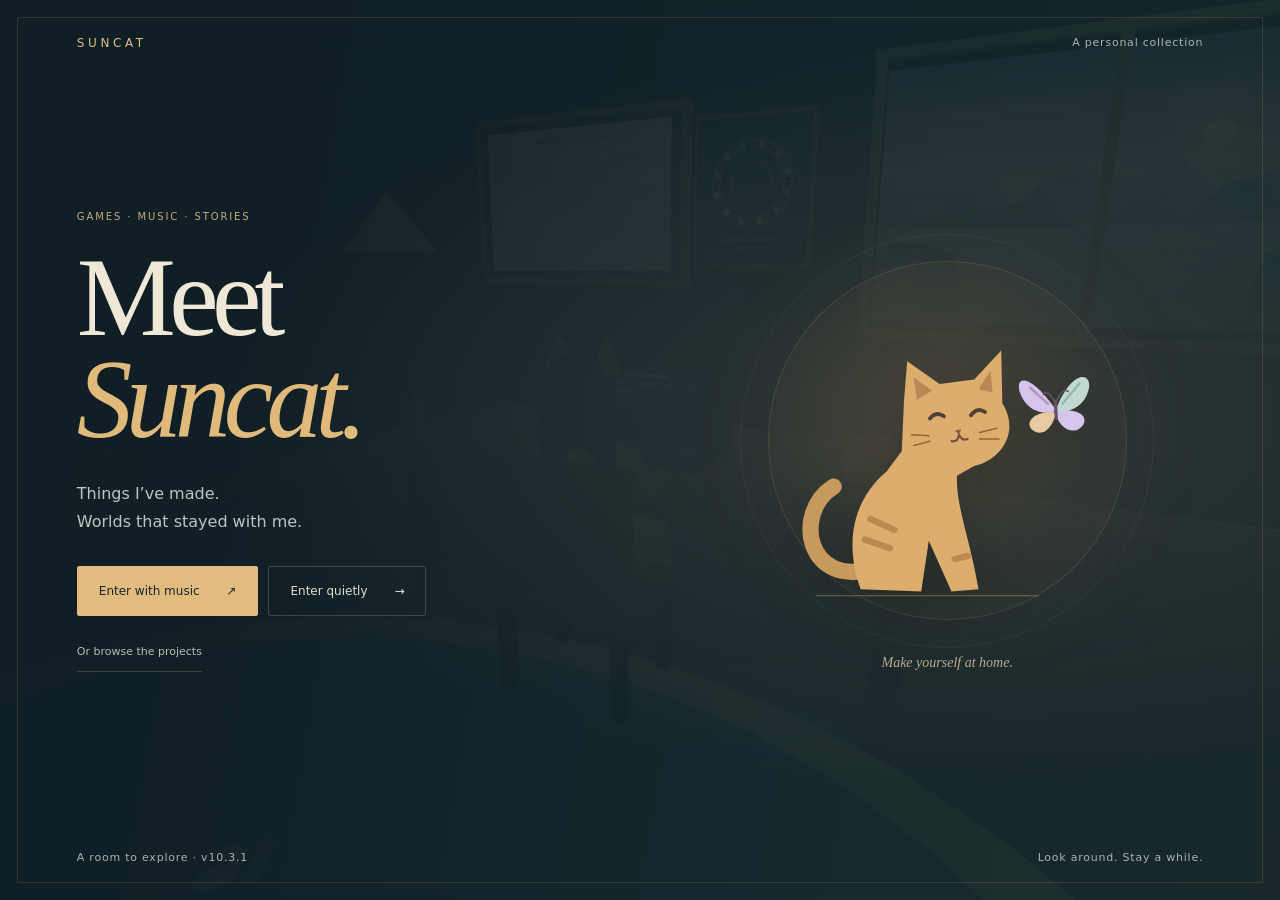
==== commit edb74558: "Add files via upload" ====
--- a/index.html
+++ b/index.html
@@ -1,6 +1,6 @@
 <!doctype html>
 <html lang="en"><head><meta charset="utf-8"><meta name="viewport" content="width=device-width,initial-scale=1,viewport-fit=cover"><meta name="theme-color" content="#19252d"><title>Suncat · Games, Music & Stories</title><meta name="description" content="Visit Suncat’s studio. Explore games, musical projects, favorite stories, and the worlds behind them."><meta property="og:title" content="Suncat Studio"><meta property="og:description" content="Games, music, and stories from Suncat. Come in and look around."><meta property="og:type" content="website">
-<!-- Suncat Studio v7.1 — standalone personal website.
+<!-- Suncat Studio v10.3.1 — standalone personal website.
 Open this file directly, or rename it index.html for GitHub Pages.
 All graphics, scripts, styles, and fonts use local or embedded resources.
 Only the music and Instagram buttons link away from the website.
@@ -224,7 +224,7 @@
 
 .view-host>.empty-chart.host,.view-guest>.empty-chart.guest{display:flex}
 
-/* Pass 7: scoped to charts, results and the adventure. The lyre styles are unchanged. */
+/* Charts and result dialogs. The lyre styles are unchanged. */
 #chartDialog .overlay-head{position:sticky;top:-24px;background:#10232b;z-index:2;padding:12px 0;border-bottom:1px solid #bfa57833}
 #chartDialog .chart-toolbar>label{flex:1;min-width:145px}#chartDialog .chart-toolbar>button{min-height:44px}
 #chartDialog .chart-options{margin:16px 0 0;border-block:1px solid #bfa57833;padding:8px 0}#chartDialog .chart-options>summary{font-size:14px}
@@ -245,22 +245,13 @@
 #chartDialog[inert],#chatDialog[inert]{pointer-events:none}#chatDialog #personalQuestionList{max-height:155px}
 @media(max-width:760px){#chartDialog .overlay-head{top:-17px}#chartResult{inset:auto 0 0;max-height:94vh;max-height:94dvh;border-radius:18px 18px 0 0;padding:20px 20px max(20px,env(safe-area-inset-bottom));overscroll-behavior:contain}#chartResult .overlay-head{top:-20px}#chartResult .overlay-head h1{font-size:28px}#chartResult .chart-detail p,#chartResult #readingOutput{font-size:15px}#chartDialog .chart-questions .connection-button{grid-column:auto;justify-self:end}#chartDialog .chart-questions .settings-row{grid-template-columns:1fr auto}}
 
-#adventureDialog{z-index:65;inset:4vh max(18px,calc((100vw - 760px)/2));background:#11262e;box-shadow:0 0 0 100vmax #061115c0,0 20px 80px #0008}
-#adventureDialog .overlay-head{position:sticky;top:-24px;padding:10px 0;background:#11262e;z-index:3;border-bottom:1px solid #bfa57833}
-#adventureDialog #adventureTitle{font-size:32px;outline:none}#adventureDialog #adventureBody{max-width:620px;margin:auto;font-size:16px;line-height:1.8}#adventureDialog #adventureBody p{line-height:1.8}#adventureDialog #adventureBody h2{font-size:34px;color:#e6c68f}
-#adventureDialog .journey-landscape{height:135px;position:relative;overflow:hidden;border:1px solid #af956c66;border-radius:5px;background:linear-gradient(#202f42,#967d78 85%,#c3a27e);isolation:isolate;margin:14px 0 22px}
-#adventureDialog .journey-sun{position:absolute;left:65%;top:24px;width:29px;height:29px;border-radius:50%;background:#f5d1a2;box-shadow:0 0 35px #f5d1a233}
-#adventureDialog .journey-hill{position:absolute;bottom:-50px;left:-8%;height:115px;width:80%;background:#3b5657;transform:rotate(-16deg);border-radius:50% 60% 0 0}
-#adventureDialog .journey-hill.near{left:35%;bottom:-65px;background:#19353e;transform:rotate(15deg);height:135px}
-#adventureDialog .journey-path{position:absolute;width:15px;height:100px;left:50%;bottom:-35px;transform:rotate(28deg);background:#b1956c99;border-radius:70%}
-#adventureDialog .journey-window{position:absolute;inset:0;box-shadow:inset 12px 0 #887457,inset -12px 0 #887457,inset 0 7px #a38a68,inset 0 -7px #a38a68}
-#adventureDialog .journey-window:after{content:'';position:absolute;left:50%;top:0;height:100%;width:5px;background:#a38a68}
-#adventureDialog .adventure-choices{display:grid;grid-template-columns:1fr;gap:10px;margin:24px 0}#adventureDialog .adventure-choices button{min-height:52px;text-align:left;padding:14px 18px;font-size:14px;background:#203940;border-color:#c4a97966}
-#adventureDialog .adventure-choices button:hover{background:#314940;border-color:#dfbd82}#adventureDialog .adventure-choices button:focus-visible{outline:2px solid #dfbd82;outline-offset:3px}
-#adventureDialog .adventure-footer{display:flex;flex-wrap:wrap;gap:10px;align-items:center;padding-top:18px;border-top:1px solid #bfa57833}#adventureDialog .adventure-footer p{flex-basis:100%;margin:5px 0}
-#adventureDialog .journey-evidence{padding-left:20px;font-size:14px;line-height:1.8}#adventureDialog .journey-outcome{border-left:2px solid #d4b17b;padding-left:16px;color:#cfccc0}
-#adventureDialog .journey-note{font-size:13px;color:#b9c5bb}#adventureDialog .journey-reading{padding:4px 0 14px}#adventureDialog .journey-reading strong{color:#dabe87}
-@media(max-width:760px){#adventureDialog{inset:8px;padding:20px}#adventureDialog .overlay-head{top:-20px}#adventureDialog #adventureTitle{font-size:28px}#adventureDialog .journey-landscape{height:110px}#adventureDialog #adventureBody{font-size:15px}}
+.welcome-art .orbit-line{z-index:0}.welcome-cat{position:relative;z-index:2}.welcome-art .sun-disc{z-index:0}.welcome-butterfly{transform-origin:300px 170px;animation:butterfly-travel 8s ease-in-out infinite}.welcome-wing{transform-box:fill-box;transform-origin:right center;animation:butterfly-wing .34s ease-in-out infinite alternate}.welcome-wing.right{transform-origin:left center;animation-delay:-.08s}@keyframes butterfly-wing{from{transform:scaleX(1)}to{transform:scaleX(.38)}}@keyframes butterfly-travel{0%,100%{transform:translate(0,0) rotate(-12deg)}25%{transform:translate(-8px,-22px) rotate(14deg)}46%{transform:translate(10px,-30px) rotate(-8deg)}65%{transform:translate(23px,-8px) rotate(20deg)}82%{transform:translate(8px,7px) rotate(-15deg)}}@media(prefers-reduced-motion:reduce){.welcome-butterfly,.welcome-wing{animation:none}}
+#windowDialog.window-view{position:fixed;inset:0;z-index:75;padding:0;border:0;background:transparent;border-radius:0;box-shadow:none;overflow:hidden;color:#fff4df;pointer-events:auto;touch-action:manipulation;font-family:system-ui,sans-serif}
+.window-view[hidden],.window-view [hidden]{display:none!important}.window-fallback{position:absolute;inset:0;width:100%;height:100%;object-fit:cover}.window-frame{position:absolute;inset:0;pointer-events:none;border:clamp(9px,1.7vw,22px) solid #534235;box-shadow:inset 0 0 0 2px #c2a67a,inset 0 0 0 7px #806447,inset 0 0 55px #271b184d;z-index:1}.window-frame:before{content:'';position:absolute;inset:-7px;border:1px solid #ae8b5770;border-radius:2px}.window-frame:after{content:'';position:absolute;left:-15px;right:-15px;bottom:-9px;height:16px;background:linear-gradient(#a1855e,#66513e);box-shadow:0 -2px 0 #d1b88780,0 -6px 20px #37291d33}.window-header{position:absolute;z-index:2;top:max(30px,calc(env(safe-area-inset-top) + 18px));left:clamp(28px,5vw,70px);right:clamp(24px,4vw,58px);display:flex;align-items:flex-start;justify-content:space-between;gap:12px;text-shadow:0 2px 16px #12203499}.window-header p{font-size:9px;letter-spacing:.25em;font-weight:600;margin:0 0 7px;color:#fff1d6}.window-header h1{font:normal clamp(24px,4.5vw,40px)/1.1 Georgia,serif;margin:0;max-width:260px;text-wrap:balance}.window-view button{cursor:pointer;touch-action:manipulation;font:inherit;box-sizing:border-box}.window-header button{border:1px solid #ffebc67a;background:#23303a73;color:#fff4df;border-radius:50%;min-width:44px;height:44px;padding:0;font-size:18px;backdrop-filter:blur(7px)}.window-view button:focus-visible{outline:3px solid #fff2c9;outline-offset:4px}.window-picker{position:absolute;z-index:2;bottom:max(30px,calc(env(safe-area-inset-bottom) + 20px));left:50%;transform:translateX(-50%);width:min(445px,calc(100% - 44px));padding:12px 10px 10px;border:1px solid #e7d5b246;border-radius:18px;background:linear-gradient(145deg,#172b3ed9,#172d35db);backdrop-filter:blur(12px);box-shadow:0 10px 45px #16232b2b;text-align:center}.window-picker>p{margin:0 0 9px;font:12px/1.3 Georgia,serif;letter-spacing:.03em;color:#ecdfc5}.window-picker>span{display:block;margin-top:9px;font-size:9px;letter-spacing:.04em;color:#d6d4c6}#windowThemes{display:grid;grid-template-columns:repeat(5,minmax(0,1fr));gap:5px}#windowThemes button{display:flex;flex-direction:column;gap:5px;align-items:center;justify-content:center;padding:9px 2px 7px;min-height:59px;min-width:0;border:1px solid transparent;border-radius:10px;background:transparent;color:#dfdfd4;font-size:11px;line-height:1.25;transition:background .15s,border-color .15s}#windowThemes svg{width:21px;height:21px;stroke:currentColor;fill:none;stroke-width:1.4;stroke-linecap:round;stroke-linejoin:round}#windowThemes button[aria-pressed=true]{background:#d9bd7923;border-color:#e0c38b99;color:#fff0c7}#windowThemes button:hover{background:#f0dec114}@media(max-height:500px){.window-header{top:22px}.window-header h1{font-size:24px}.window-picker{bottom:20px;padding:7px;width:340px;left:auto;right:25px;transform:none}.window-picker>p,.window-picker>span{display:none}#windowThemes button{min-height:50px;padding:6px 2px;font-size:10px}.window-header p{font-size:8px}}
+@media(prefers-reduced-motion:reduce){#windowThemes button{transition:none}}
+
+.window-options{display:flex;align-items:center;justify-content:space-between;gap:8px;margin:0 2px 10px}.window-options p{font:12px Georgia,serif;margin:0;color:#ecdfc5}.window-time{display:flex;border:1px solid #e2d2b438;border-radius:20px;padding:2px;gap:2px}.window-time button{border:0;background:transparent;color:#d2d6d2;font:11px system-ui;min-height:32px;min-width:50px;border-radius:16px;padding:5px 12px}.window-time button[aria-pressed=true]{background:#d9bd7930;color:#fff0c7}#windowDialog{touch-action:none}.window-picker{touch-action:manipulation}@media(max-height:500px){.window-options{margin-bottom:4px}.window-options p{display:none}.window-options{justify-content:flex-end}.window-time button{min-height:28px;min-width:45px;padding:3px 9px}}
+
 </style></head><body class="studio25 credits23 postcredits23 welcoming">
 <div id="world"></div>
 <section id="welcome" aria-labelledby="welcomeTitle">
@@ -276,18 +267,24 @@
   <div class="welcome-art" aria-hidden="true">
    <div class="sun-disc"></div><div class="orbit-line"></div>
    <svg class="welcome-cat" viewBox="0 0 400 400" fill="none">
-    <path d="M110 313c-75 2-68-94-14-100" stroke="#c7995c" stroke-width="13" stroke-linecap="round"/>
-    <path d="M104 333c-13-45 8-95 39-126 19-18 19-48 20-61l-1-35 31 19 30-9 24-28 7 43c19 23 7 57-18 65-12 4-24 2-31-2-10 19-8 41 4 66l18 62-15 6-25-46-3 47h-22l-12-52-14 51z" fill="#dcad6d"/>
-    <path d="m194 190 43 59 16-4-36-65" fill="#ecc694"/>
-    <path d="m196 168 7-2m26-3 6-2" stroke="#574333" stroke-width="4" stroke-linecap="round"/>
-    <path d="m208 181 5 2 4-5" stroke="#574333" stroke-width="3" stroke-linecap="round"/>
-    <path class="butterfly" d="M280 207c-38-40-48-3-12 13-24 4-6 29 10 3 13 24 34 4 13-3 33-25 6-42-11-13z" fill="#e6d6af"/>
-    <path d="M79 343h205" stroke="#d6ae74" stroke-opacity=".45"/>
-   </svg>
+ <path d="M134 317C69 338 57 265 95 242" stroke="#c7995c" stroke-width="15" stroke-linecap="round"/>
+ <path d="M120 337C103 290 116 251 144 228L158 209L160 163L163 126L193 147L225 143L250 116L251 165C268 192 249 218 225 223L209 232C208 260 221 290 229 337L204 339L183 292L176 339Z" fill="#dcad6d"/>
+ <path d="M169 141L172 162L186 153Z M240 135L229 152L242 155Z" fill="#bb8658"/>
+ <path d="M184 179Q190 172 197 177M222 176Q228 168 235 173" stroke="#4e4035" stroke-width="3.5" stroke-linecap="round"/>
+ <path d="M207 190L213 189L211 194Z" fill="#8e6051"/>
+ <path d="M211 194Q210 201 204 200M211 194Q213 200 219 198" stroke="#725141" stroke-width="2" stroke-linecap="round"/>
+ <path d="M183 195L167 194M184 200L169 204M230 192L246 188M230 198L248 198" stroke="#93663f" stroke-width="1.5" stroke-linecap="round"/>
+ <path d="M129 272L151 282M124 291L147 299M207 309L219 306" stroke="#bd8851" stroke-width="6" stroke-linecap="round"/>
+ <g class="welcome-butterfly">
+  <g class="welcome-wing"><path d="M300 170C273 132 259 141 270 161C277 173 291 176 300 172Z" fill="#d5c4ec"/><path d="M299 173C278 172 270 185 281 191C291 196 299 183 300 175Z" fill="#e7c9a2"/><path d="M294 166L276 150" stroke="#ae92ba" stroke-width="2"/></g>
+  <g class="welcome-wing right"><path d="M301 170C316 131 337 136 330 155C325 171 308 174 301 173Z" fill="#c1d9d0"/><path d="M301 173C321 168 333 178 324 187C314 196 302 184 301 175Z" fill="#d5c4ec"/><path d="M306 166L323 146" stroke="#8db7ad" stroke-width="2"/></g>
+  <path d="M300 163L301 179" stroke="#66526e" stroke-width="3" stroke-linecap="round"/><path d="M300 164Q292 151 289 157M301 164Q306 150 312 154" stroke="#66526e" stroke-width="1.4" stroke-linecap="round"/>
+ </g><path d="M79 343H285" stroke="#d6ae74" stroke-opacity=".45"/>
+ </svg>
    <span class="art-caption">Make yourself at home.</span>
   </div>
  </div>
- <footer class="welcome-footer"><span>A room to explore · <span id="studioVersion">v7.1</span></span><span>Look around. Stay a while.</span></footer>
+ <footer class="welcome-footer"><span>A room to explore · <span id="studioVersion">v10.3.1</span></span><span>Look around. Stay a while.</span></footer>
 </section>
 <section id="chartDialog" class="studio-overlay" hidden role="dialog" aria-modal="true" aria-labelledby="chartTitle">
  <header class="overlay-head"><div><small>THE CHART ON THE WALL</small><h1 id="chartTitle">Patterns & connections</h1></div><button id="closeCharts" aria-label="Close charts">×</button></header>
@@ -346,13 +343,16 @@
 <div class="lyre-frame"><div id="lyreStrings" class="lyre-strings" aria-label="Eight playable strings"></div></div>
 <p id="lyreStatus" class="small-note" role="status">Keyboard: hold A S D F G H J K, then release. Hard plucks have a rougher edge.</p><p class="small-note">The room music softens while the lyre is open. Notes can overlap.</p>
 </section>
-<section id="adventureDialog" class="studio-overlay adventure-overlay" hidden role="dialog" aria-modal="true" aria-labelledby="adventureTitle">
- <header class="overlay-head"><div><small>THE WINDOW</small><h1 id="adventureTitle" tabindex="-1">A little journey</h1></div><button id="closeAdventure" aria-label="Leave the journey">×</button></header>
- <div class="journey-landscape" aria-hidden="true"><span class="journey-sun"></span><span class="journey-hill far"></span><span class="journey-hill near"></span><span class="journey-path"></span><span class="journey-window"></span></div>
- <p id="adventureProgress" class="small-note"></p>
- <div id="adventureBody"></div><div id="adventureChoices" class="adventure-choices"></div>
- <footer class="adventure-footer"><button id="leaveAdventure">Back to the room</button><button id="restartAdventure" hidden>Start again</button><p class="small-note">An original story about choices. Your answers stay in this tab.</p></footer>
+<section id="windowDialog" class="window-view" hidden role="dialog" aria-modal="true" aria-labelledby="windowHeading">
+ <canvas id="windowFallback" class="window-fallback" hidden aria-label="Scenery outside Suncat’s window"></canvas>
+ <div class="window-frame" aria-hidden="true"><i></i></div>
+ <header class="window-header"><div><p>THROUGH THE WINDOW</p><h1 id="windowHeading">Beyond the quiet shore</h1></div><button id="windowClose" aria-label="Return to the room">✕</button></header>
+ <div class="window-picker"><div class="window-options"><p id="windowHint">A different view?</p><div class="window-time" role="group" aria-label="Time of day"><button id="windowDay" aria-pressed="true">Day</button><button id="windowNight" aria-pressed="false">Night</button></div></div><div id="windowThemes" role="group" aria-label="Choose the scenery"></div><span id="windowStatus" role="status" aria-live="polite">Your view for this visit.</span></div>
 </section>
+
+
+
+
 
 <main id="studio25" aria-label="Suncat’s studio" inert>
  <div class="studio-title25"><small>SUNCAT</small><span>Games · Music · Stories</span><em>Drag to look · tap objects</em></div>
@@ -9555,7 +9555,7 @@
  }
 };
 
-STUDIO_TOPICS25.window={label:"Window · A little journey",eyebrow:"THE WINDOW",title:"A little journey",paragraphs:["A few questions and a short walk before nightfall. See what your choices suggest."]};
+STUDIO_TOPICS25.window={label:"Window · The view",eyebrow:"THE WINDOW",title:"A different view",paragraphs:["A quiet lake, falling snow, autumn gold, spring blossoms, or space. Choose a day or night view to keep for this visit."]};
 
 const STUDIO_PROFILE={
  "name": "Suncat",
@@ -9988,9 +9988,9 @@
  const paws=[];for(const side of [-1,1])for(const z of [-1.1,1.5]){const p=new T.Group();p.position.set(side*.77,2.05,z);body.add(p);segment(p,[0,0,0],[0,-1.65,-.12],.34,fur);mesh(p,'smooth',cream,[0,-1.67,-.25],[.41,.3,.58]);paws.push(p);}for(let i=0;i<4;i++)for(const side of [-1,1])mesh(body,'smooth',stripe,[side*1.06,2.7,-.9+i*.65],[.13,.42,.15],[0,0,side*.3]);
  const tail=new T.Group();tail.position.set(0,2.5,2);body.add(tail);const tj=[];let parent=tail;for(let i=0;i<5;i++){const j=new T.Group();if(i)j.position.z=.75;parent.add(j);segment(j,[0,0,0],[0,.12,.8],.26-i*.026,i%2?stripe:fur);tj.push(j);parent=j;}g.userData={body,head,paws,tail:tj};return g;}
 
-function studioButterfly25(){const g=new T.Group(),wings=[];mesh(g,'smooth',0x65516b,[0,0,0],[.10,.12,.7]);for(const side of [-1,1]){const w=new T.Group();g.add(w);mesh(w,'smooth',0xbbb1de,[side*.62,0,-.23],[.68,.05,.64]);mesh(w,'smooth',0xd9c4e3,[side*.48,0,.44],[.5,.05,.47]);mesh(w,'smooth',0xeaddbc,[side*.65,.06,-.3],[.19,.02,.25]);wings.push(w);}g.userData.wings=wings;return g;}
-
-function updateStudioCat25(c,t,dt){const cat=c.cat25,u=cat.userData,phase=t%24,play=phase>10&&phase<17,walk=play?Math.sin((phase-10)/7*Math.PI):0;cat.position.set(-1+walk*7,.2,19-Math.sin(walk*1.2)*4);cat.rotation.y=-.4+walk*.6;u.head.rotation.x=-.12-Math.sin(t*.8)*.07;u.head.rotation.y=Math.sin(t*.32)*.19;u.body.position.y=Math.sin(t*1.5)*.025;u.paws.forEach((p,i)=>p.rotation.x=play?Math.sin(t*4+(i%2)*Math.PI)*.21:0);if(phase>13&&phase<15)u.paws[2].rotation.x=-.75*Math.sin((phase-13)/2*Math.PI);u.tail.forEach((j,i)=>{j.rotation.y=Math.sin(t*.7-i*.5)*.16;j.rotation.x=-.15;});const butterfly=c.butterfly25;butterfly.position.set(cat.position.x+2+Math.sin(t*.55)*1.8,5.3+Math.sin(t*.7)*.8,cat.position.z-4+Math.cos(t*.4));butterfly.rotation.y=t*.23;butterfly.userData.wings.forEach((w,i)=>w.rotation.z=(i?1:-1)*Math.sin(t*6)*.7);}
+function studioButterfly25(){const g=new T.Group(),wings=[];mesh(g,'smooth',0x554861,[0,0,0],[.065,.08,.57]);mesh(g,'smooth',0x675a70,[0,.015,-.34],[.09,.09,.09]);for(const side of [-1,1]){const w=new T.Group();g.add(w);const upper=new T.Shape();upper.moveTo(0,-.13);upper.bezierCurveTo(side*.32,-.85,side*1.04,-.76,side*.83,-.22);upper.bezierCurveTo(side*.65,.08,side*.15,.12,0,-.13);const lower=new T.Shape();lower.moveTo(0,.08);lower.bezierCurveTo(side*.58,-.04,side*.87,.39,side*.46,.56);lower.bezierCurveTo(side*.18,.58,side*.04,.24,0,.08);for(const [sh,col]of [[upper,0xc1b1df],[lower,0xe4c39e]]){const gm=new T.ShapeGeometry(sh,12),mm=new T.MeshStandardMaterial({color:col,side:T.DoubleSide,roughness:.8}),m=new T.Mesh(gm,mm);m.rotation.x=-Math.PI/2;w.add(m);}segment(g,[side*.025,.04,-.36],[side*.14,.14,-.57],.012,0x695773);mesh(g,'smooth',0xe9d8ac,[side*.15,.14,-.58],[.032,.032,.032]);wings.push(w);}g.userData.wings=wings;return g;}
+
+function updateStudioCat25(c,t,dt){const cat=c.cat25,u=cat.userData,phase=t%24,play=phase>10&&phase<17,walk=play?Math.sin((phase-10)/7*Math.PI):0;cat.position.set(-1+walk*7,.2,19-Math.sin(walk*1.2)*4);cat.rotation.y=-.4+walk*.6;u.head.rotation.x=-.12-Math.sin(t*.8)*.07;u.head.rotation.y=Math.sin(t*.32)*.19;u.body.position.y=Math.sin(t*1.5)*.025;u.paws.forEach((p,i)=>p.rotation.x=play?Math.sin(t*4+(i%2)*Math.PI)*.21:0);if(phase>13&&phase<15)u.paws[2].rotation.x=-.75*Math.sin((phase-13)/2*Math.PI);u.tail.forEach((j,i)=>{j.rotation.y=Math.sin(t*.7-i*.5)*.16;j.rotation.x=-.15;});const butterfly=c.butterfly25;const bt=t%19,rest=bt>15.5,px=cat.position.x+2+Math.sin(t*.55)*1.8,pz=cat.position.z-4+Math.cos(t*.4);butterfly.position.set(px,rest?3.7+Math.sin(t*1.2)*.025:5.3+Math.sin(t*.7)*.65+Math.sin(t*2.1)*.14,pz);butterfly.rotation.set(rest?.12:Math.sin(t*.9)*.17,t*.23+Math.sin(t*.7)*.45,rest?0:Math.sin(t*.55)*.22);butterfly.userData.wings.forEach((w,i)=>w.rotation.z=(i?1:-1)*(rest?.28+Math.sin(t*1.8)*.1:.2+Math.sin(t*(9+Math.sin(t*.5)))*.9));}
 
 function studioTexture25(g,lines,width,height,pos,scale,opts={}){const canvas=document.createElement('canvas');canvas.width=width;canvas.height=height;const ctx=canvas.getContext('2d');ctx.fillStyle=opts.bg||'#152632';ctx.fillRect(0,0,width,height);ctx.textAlign=opts.center?'center':'left';for(const [i,line]of lines.entries()){ctx.fillStyle=i===0?(opts.heading||'#eed19a'):(opts.ink||'#98cbb8');ctx.font=(i===0?'bold ':'')+(opts.font||18)+'px '+(opts.serif?'Georgia':'monospace');ctx.fillText(line,opts.center?width/2:22,35+i*(opts.lineHeight||29));}const tex=new T.CanvasTexture(canvas);tex.colorSpace=T.SRGBColorSpace;const m=mesh(g,new T.PlaneGeometry(1,1),new T.MeshBasicMaterial({map:tex,side:T.DoubleSide}),pos,scale);m.userData.ownedMaterial=true;m.userData.studioTexture25=tex;return m;}
 
@@ -10007,7 +10007,7 @@
  const laptop=studioGroup25(g,c,'laptop',[0,9.9,-8]);mesh(laptop,'box',0x293b48,[0,0,0],[8,.3,5]);mesh(laptop,'box',0x223342,[0,2.2,-2.2],[8,4.4,.32],[.10,0,0]);for(let i=0;i<4;i++)mesh(laptop,'box',0x758a95,[0,.18,-.8+i*.55],[6,.05,.15]);c.screen25=studioTexture25(laptop,['// one more horizon','function dragonFlight() {','  dream();','  build();','  play();','}'],384,240,[0,2.2,-1.99],[7.45,3.9,1],{font:18});c.screen25.rotation.x=.10;c.screen25.userData.facing25='toward Suncat';
  mesh(g,'cyl',0xd8c09d,[11,10.7,-9],[1,2.1,1]);mesh(g,'cyl',0x46312b,[11,11.78,-9],[.82,.08,.82]);mesh(g,'ring',0xd8c09d,[12.15,10.7,-9],[.65,.75,.5]);
  // A sunset window connects this quiet room with the game's last flight.
- const journeyWindow=mesh(g,'box',mat(0xc79188,{emissive:0x876f89,emissiveIntensity:.32}),[21,24,-35.8],[29,18,.25]);journeyWindow.userData.studioId25='window';c.objects25.window=journeyWindow;for(const x of [6,21,36])mesh(g,'box',0xc0a47b,[x,24,-35.4],[.65,20,.8]);for(const y of [14,34])mesh(g,'box',0xc0a47b,[21,y,-35.4],[31,.65,.8]);c.windowDragons=[];for(let i=0;i<3;i++){const d=creditsDragon23(g,i===0?0:i===1?0x819fbc:0xc69255,.18);d.position.set(11+i*7,24,-34.8);c.windowDragons.push(d);}
+ const journeyWindow=mesh(g,'box',mat(0xc79188,{emissive:0x876f89,emissiveIntensity:.32}),[21,24,-35.8],[29,18,.25]);journeyWindow.userData.studioId25='window';c.objects25.window=journeyWindow;for(const x of [6,21,36])mesh(g,'box',0xc0a47b,[x,24,-35.4],[.65,20,.8]);for(const y of [14,34])mesh(g,'box',0xc0a47b,[21,y,-35.4],[31,.65,.8]);studioWindow.init(journeyWindow,g);
  const guitar=studioGroup25(g,c,'guitar',[-34,6,0]);guitar.rotation.z=-.16;guitar.rotation.y=.8;guitar.scale.setScalar(.7);guitar.position.y=4;mesh(guitar,'smooth',0xb88047,[0,0,0],[3.6,4.6,1]);mesh(guitar,'smooth',0xc28c52,[0,3.2,0],[2.8,3,.9]);mesh(guitar,'cyl',0x312c2a,[0,1,1],[1.1,.12,1.1],[Math.PI/2,0,0]);mesh(guitar,'box',0x755039,[0,10,0],[1.15,12,.65]);mesh(guitar,'box',0x906446,[0,16.5,0],[1.9,2.1,.7]);for(let i=0;i<6;i++)segment(guitar,[-.35+i*.14,-2,1.1],[-.35+i*.14,17,.4],.023,0xe3c49a);
  const lyre=studioGroup25(g,c,'lyre',[26,6,43]);mesh(g,'box',0x79604a,[26,2.4,43],[9,5,7]);mesh(lyre,'smooth',0xb38348,[0,0,0],[3.2,1.5,1]);for(const side of [-1,1]){segment(lyre,[side*2,0,0],[side*3.2,7,0],.38,0xd3ac69);mesh(lyre,'ball',0xe6c47f,[side*3.2,7,0],[.5,.5,.5]);}segment(lyre,[-3.2,7,0],[3.2,7,0],.35,0xd3ac69);for(let i=-2;i<=2;i++)segment(lyre,[i,.2,.15],[i,7,.15],.035,0xf3deb0);
  makeWoodenSword(g,c); makeGameConsole(g,c);
@@ -10175,7 +10175,26 @@
  async function request(payload,signal,structured=false){let response;try{response=await fetch(endpoint+'/studio/chat',{method:'POST',headers:{'Content-Type':'application/json'},body:JSON.stringify(payload),signal,credentials:'omit',cache:'no-store'});}catch(e){if(e.name!=='AbortError')connection('Offline','Connection lost. Tap to reconnect.');throw e;}if(response.status>=500||[401,403,404].includes(response.status))connection('Offline','The host could not answer. Tap to reconnect.');let data;try{data=await response.json();}catch{throw Error('The server did not return a studio response.');}if(!response.ok)throw Error(data.error||'The AI server could not answer.');if(structured)return data;if(typeof data.text!=='string')throw Error('The server returned an empty answer.');return data.text;}
  async function send(text){if(busy)return;const q=text.trim();if(!q)return;busy=true;const epoch=chatEpoch;$('sendChat').disabled=true;message('user',q);$('chatInput').value='';const prior=history.slice(-10);history.push({role:'user',text:q});try{let answer;if(remote){chatAbort=new AbortController();const timer=setTimeout(()=>chatAbort?.abort('timeout'),65000);try{answer=await request({message:q,history:prior,context:chatChartContext?questionContext(q,true):currentDetail?{selected:currentDetail}:null},chatAbort.signal);}finally{clearTimeout(timer);}}else answer=personalAnswer(q)||(chatChartContext?(studioReadings.local(questionContext(q),q)||localSummary()):localAnswer(q));if(epoch!==chatEpoch)return;message('model',answer);history.push({role:'model',text:answer});history=history.slice(-12);}catch(e){if(epoch===chatEpoch)message('model','Online host unavailable. '+(chatChartContext?(studioReadings.local(questionContext(q),q)||localSummary()):localAnswer(q)));}finally{if(epoch===chatEpoch){busy=false;$('sendChat').disabled=false;}}}
  function connection(state,note=''){remote=state==='Online';for(const id of ['connectStudio','chartConnection']){const b=$(id);b.textContent='● '+state;b.dataset.state=state.toLowerCase();b.disabled=state==='Connecting';b.title=note||'Tap to reconnect';} $('connectionStatus').textContent=note;$('chatMode').textContent=remote?'AI host · public notes, chart questions, and room conversation.':'Local guide ready · '+state.toLowerCase()+'.';}
- async function connect(){const epoch=++connectEpoch;connectAbort?.abort();connectAbort=new AbortController();connection('Connecting','The host may need a moment to wake up. Local tools are ready.');const timer=setTimeout(()=>connectAbort?.abort('timeout'),75000);try{const r=await fetch(endpoint+'/studio/health',{cache:'no-store',credentials:'omit',signal:connectAbort.signal}),data=await r.json();if(!r.ok||data.service!=='suncat-studio'||!data.ready)throw Error('The host is unavailable. Tap Offline to reconnect.');if(epoch===connectEpoch)connection('Online','Connected. Tap Online to check the connection again.');}catch(e){if(epoch===connectEpoch)connection('Offline','The local guide and charts still work. Tap Offline to reconnect.');}finally{clearTimeout(timer);}}
+ function connectionNote(error){
+  if(navigator.onLine===false)return 'Your device is offline. The local guide and charts still work.';
+  if(error?.name==='AbortError'||error?.name==='TimeoutError'||error==='timeout')return 'The host did not respond in time. Tap Offline to try again.';
+  if(location.origin==='null'||['file:','content:'].includes(location.protocol))return 'This downloaded copy could not connect. The AI host accepts the published website; open the Studio on suncatmeow.github.io to use AI. The local guide and charts still work here.';
+  return error?.studioMessage||'Could not reach the AI host. Check your connection and tap Offline to retry. The local guide and charts still work.';
+ }
+ async function connect(){
+  const epoch=++connectEpoch;connectAbort?.abort();const controller=new AbortController();connectAbort=controller;
+  if(!endpoint){connection('Offline','The AI host address has not been configured. The local guide and charts still work.');return;}
+  if(navigator.onLine===false){connection('Offline',connectionNote());return;}
+  connection('Connecting','The host may need a moment to wake up. Local tools are ready.');
+  const timer=setTimeout(()=>controller.abort(),75000);
+  try{
+   const r=await fetch(endpoint.replace(/\/+$/,'')+'/studio/health',{cache:'no-store',credentials:'omit',signal:controller.signal});
+   const data=await r.json().catch(()=>null);
+   if(!r.ok||data?.service!=='suncat-studio'||!data.ready){const error=new Error('Host unavailable');error.studioMessage=r.status===403?'This website is not enabled for the AI host. The site address needs to be added to the server’s allowed origins.':r.status===429?'The host is busy. Please try again shortly.':r.ok&&data?.service==='suncat-studio'&&!data.ready?'The server is online, but its AI is not configured. The local guide and charts still work.':'The AI host is temporarily unavailable. Tap Offline to try again.';throw error;}
+   if(epoch===connectEpoch)connection('Online','Connected. Tap Online to check the connection again.');
+  }catch(e){if(epoch===connectEpoch)connection('Offline',connectionNote(e));}
+  finally{clearTimeout(timer);}
+ }
  window.addEventListener('offline',()=>{connectEpoch++;connectAbort?.abort();connection('Offline','Your device is offline. Local tools still work.');});window.addEventListener('online',connect);
  function clearConversations(){readingEpoch++;busyReading(false);chatEpoch++;chatAbort?.abort();readingAbort?.abort();busy=false;$('sendChat').disabled=false;history=[];readingHistory={};lastPeriodQuestion='';$('chatMessages').replaceChildren();$('chatInput').value='';}
  $('chatForm').onsubmit=e=>{e.preventDefault();send($('chatInput').value);};$('chatInput').addEventListener('keydown',e=>{if(e.key==='Enter'&&!e.shiftKey){e.preventDefault();send($('chatInput').value);}});$('chatSuggestions').onclick=e=>{const b=e.target.closest('[data-ask]');if(b)send(b.dataset.ask);};$('clearChat').onclick=clearConversations;$('closeChat').onclick=closeChat;$('connectStudio').onclick=connect;$('chartConnection').onclick=connect;
@@ -10208,7 +10227,7 @@
  for(const item of STUDIO_PROFILE.conversationStarters){const b=document.createElement('button');b.type='button';b.textContent=item.question;b.onclick=()=>send(item.question);$('personalQuestionList').append(b);}
  document.addEventListener('keydown',e=>{const active=!result.hidden?result:!chat.hidden?chat:!charts.hidden?charts:null;if(!active)return;if(e.key==='Escape'){e.preventDefault();e.stopImmediatePropagation();if(active===result)closeResult();else if(active===chat)closeChat();else close();}if(e.key==='Tab'){const list=[...active.querySelectorAll('button,input,select,textarea,summary,a,[tabindex="0"]')].filter(el=>!el.disabled&&!el.closest('[hidden]')&&!(el.closest('details:not([open])')&&el.tagName!=='SUMMARY'));const first=list[0],last=list.at(-1);if(e.shiftKey&&(document.activeElement===first||document.activeElement===$('resultTitle'))){e.preventDefault();last?.focus();}else if(!e.shiftKey&&document.activeElement===last){e.preventDefault();first?.focus();}}},true);
  if(endpoint)connect();
- return{open,close,openChat,closeChat,closeResult,isOpen:()=>!charts.hidden||!chat.hidden,localAnswer,questionContext,askReading,placeController,getState:()=>({tab,selection:$('readingPerson').value,host,hostIsSuncat,gemHost,gemName,castQuestion,remote,visitor,hostChart,guestChart,hostBazi,guestBazi,castResult}),setTab};
+ return{open,close,openChat,closeChat,closeResult,readAdventure:(message,signal)=>request({message,history:[],context:null},signal),isOpen:()=>!charts.hidden||!chat.hidden,localAnswer,questionContext,askReading,placeController,getState:()=>({tab,selection:$('readingPerson').value,host,hostIsSuncat,gemHost,gemName,castQuestion,remote,visitor,hostChart,guestChart,hostBazi,guestBazi,castResult}),setTab};
 })();
 
 const studioLyre=(()=>{
@@ -10240,68 +10259,143 @@
  return{open,close,isOpen:()=>!dialog.hidden,samples,get voices(){return voices.length;},get held(){return pointers.size;}};
 })();
 
-// A small, local story. The reading uses only the choices made during this journey.
-const studioAdventure=(()=>{
- const box=$('adventureDialog'),body=$('adventureBody'),choices=$('adventureChoices');
- let node='intro',answers=[],time=3,lastFocus=null;
- const archetypes={
-  Maker:{strength:'You tend to turn concern into something you can do with your hands. A small repair can matter more to you than a fine explanation.',tension:'The thing you can fix may absorb all your attention. A worthwhile task can still cost a promise somewhere else.'},
-  Seeker:{strength:'You look for what lies beneath the first explanation. Questions and unfinished stories draw your attention.',tension:'An answer is not always yours to take. Curiosity can run ahead of someone else’s boundaries, or of the time you meant to give another task.'},
-  Guardian:{strength:'You keep track of what people are relying on you for. Care takes the form of showing up, lending a hand, or protecting a confidence.',tension:'Two responsibilities can ask for you at once. Keeping every promise may be impossible; choosing one need not mean the other did not matter.'},
-  Wanderer:{strength:'You leave room for a day to surprise you. An unexpected path can be worth taking even when it produces nothing you can bring home.',tension:'A passing invitation can pull you away from an earlier intention. Freedom feels different when someone else is waiting.'}
+// The window is scenery. Its choice lives only for this page visit.
+const studioWindow=(()=>{
+ const box=$('windowDialog'),fallbackCanvas=$('windowFallback'),themes={
+  lake:{label:'Lake',title:'Beyond the quiet shore',sky:['#566984','#c59c9e','#f4d5ab'],mountains:['#aaa1b2','#888c9d','#647d86'],water:['#a5b1b7','#687d81'],land:'#3b5c59',leaf:['#56766b','#738872','#879677'],glow:0xe5bca3,icon:'<path d="M2 13l6-8 5 7 4-5 5 6M2 17q3-2 6 0t6 0t6 0M2 21q3-2 6 0t6 0t6 0"/>'},
+  snow:{label:'Snow',title:'A softer kind of silence',sky:['#7f9baa','#c5d6da','#eceddf'],mountains:['#c5d3da','#a5bac4','#8ba8b4'],water:['#c3dadd','#9cbbc5'],land:'#e2e7df',leaf:['#6f9393','#93acab','#bac9c2'],glow:0xbcdcea,icon:'<path d="M12 2v20M3.3 7l17.4 10M3.3 17L20.7 7M9 4l3 3 3-3M9 20l3-3 3 3M3 10l4-1 1-4M16 19l1-4 4-1M3 14l4 1 1 4M16 5l1 4 4 1"/>'},
+  autumn:{label:'Autumn',title:'The gold before evening',sky:['#849395','#d7b695','#f4d5a0'],mountains:['#bbb0aa','#a29d93','#7e8980'],water:['#c8c2a2','#849991'],land:'#756843',leaf:['#a45f3c','#c58643','#ddb564'],glow:0xe5bf7d,icon:'<path d="M19 3C8 2 3 8 5 15c4 6 15 3 14-12zM3 22L16 7M8 15h6M12 11V7"/>'},
+  spring:{label:'Spring',title:'Everything begins again',sky:['#78a8b5','#c5dadd','#f5e9c9'],mountains:['#b7c8c8','#94b3b5','#6f9996'],water:['#b3d4cc','#789f98'],land:'#769068',leaf:['#deacaf','#edc3bd','#f6dacf'],glow:0xdde0bc,icon:'<path d="M12 9C7 2 15 0 15 6c7-3 9 4 3 6 7 4 1 10-3 5-1 8-9 5-6-1-7 2-8-6-2-6-2-6 5-8 5-1z"/><circle cx="12" cy="12" r="2"/>'},
+  space:{label:'Space',title:'A little farther from home',glow:0x958eca,icon:'<ellipse cx="12" cy="12" rx="11" ry="4" transform="rotate(-30 12 12)"/><path d="M6 10a6 6 0 0110-3m2 6a6 6 0 01-10 4"/><path d="M19 2v3m-1.5-1.5h3"/>'}
  };
- const esc=s=>String(s).replace(/[&<>"']/g,c=>({'&':'&amp;','<':'&lt;','>':'&gt;','"':'&quot;',"'":'&#39;'}[c]));
- const has=id=>answers.some(a=>a.id===id);
- function choose(id,text,points,next,cost=0){answers.push({id,text,points});time-=cost;node=next;render();}
- function button(label,fn){const b=document.createElement('button');b.type='button';b.textContent=label;b.onclick=fn;choices.append(b);}
- function question(text,options){body.innerHTML='<p>'+esc(text)+'</p>';for(const o of options)button(o.label,()=>choose(o.id,o.evidence,o.points,o.next,o.cost||0));}
- function outcome(){const parts=[];
-  if(has('repair'))parts.push('You mended the cart’s loose axle. The traveler could continue alone, but the repair used most of the daylight.');
-  if(has('push'))parts.push('You helped push the cart to the shelter. The traveler was out of the road, although the broken axle still needed repair.');
-  if(has('promise'))parts.push('You told the traveler where to find shelter and continued with the borrowed book. You kept your time, but did not find out whether they reached the shelter.');
-  if(has('music'))parts.push('You followed the music to a clearing and listened until the players finished. You learned the tune, and lost track of the fading light.');
-  if(has('hum'))parts.push('You carried a little of the tune with you, humming as you walked toward the house.');
-  if(has('ignore'))parts.push('You let the music fade behind you and kept your attention on the path.');
-  if(has('sealed'))parts.push('You left the sealed letter at the house without opening it. Its story remained someone else’s.');
-  if(has('read'))parts.push('You opened the letter and found a private apology. You learned why the writer was worried, but the recipient could see that its seal was broken.');
-  if(has('leave'))parts.push('You placed the letter on a dry stone beside the path. You do not know whether its owner found it.');
-  parts.push(time>0?'You arrived before nightfall. The owner thanked you for returning the book as promised.':'You reached the house after nightfall. The owner had gone. You left the book in the sheltered return box, with a note explaining the delay.');return parts;
+ let theme='lake',night=false,view=null,cam=null,target=null,screen=null,glow=null,particles=null,planet=null,moon=null,shooting=null;
+ let fullTexture=null,previewTexture=null,previewCanvas=null,particleMaps={},clock=0,lastPreview=-1,dirty=true,focusBefore=null,oldRatio=1,cameraBefore=null,fullAspect=0,foreground=null,foregroundFull=null,foregroundPreview=null,foregroundFullCanvas=null,foregroundPreviewCanvas=null,hemi=null,sunlight=null,waterGlints=null,lean={x:0,y:0},aim={x:0,y:0},pointer=null,lastRoomEye=null;
+ const nights={
+  lake:{title:'Moonlight on the lake',sky:['#101b31','#263852','#5b667b'],mountains:['#46516a','#34485e','#243d50'],water:['#667c8e','#283f55'],land:'#182e31',leaf:['#263f40','#37534d','#4b6354'],glow:0x7796b8},
+  snow:{title:'Snow beneath the moon',sky:['#152338','#354b65','#738698'],mountains:['#697d93','#526e87','#425f79'],water:['#8ba3b4','#435f77'],land:'#a2b7c5',leaf:['#375764','#4b6c77','#73939e'],glow:0x8baaca},
+  autumn:{title:'Gold in the blue hour',sky:['#151b31','#303a53','#666579'],mountains:['#5f6071','#4d5464','#394b55'],water:['#768183','#3a505b'],land:'#383c30',leaf:['#674535','#876144','#a58252'],glow:0x9d9aaa},
+  spring:{title:'Blossoms after dark',sky:['#192137','#3d4562','#78788f'],mountains:['#6a7288','#52677b','#385869'],water:['#80999e','#3e626c'],land:'#354d43',leaf:['#947985','#b897a3','#d4b5bf'],glow:0xa9a5c8},
+  space:{title:'The far side of the light',glow:0x6e80a8}
+ };
+ const palette=(key,dark=night)=>dark?{...themes[key],...nights[key]}:themes[key];
+ const rand=n=>{const x=Math.sin(n*127.1+311.7)*43758.5453123;return x-Math.floor(x);};
+ const cvTexture=canvas=>{const t=new T.CanvasTexture(canvas);t.colorSpace=T.SRGBColorSpace;return t;};
+ function paintBackdrop(canvas,key,w,h,dark=night,layer='all'){
+  canvas.width=w;canvas.height=h;const c=canvas.getContext('2d'),p=palette(key,dark),front=layer==='foreground',back=layer==='backdrop';
+  const circle=(x,y,r,color)=>{c.fillStyle=color;c.beginPath();c.arc(x,y,r,0,Math.PI*2);c.fill();};
+  const glowAt=(x,y,r,color)=>{const g=c.createRadialGradient(x,y,0,x,y,r);g.addColorStop(0,color);g.addColorStop(1,color.slice(0,7)+'00');c.fillStyle=g;c.fillRect(x-r,y-r,r*2,r*2);};
+  if(key==='space'){if(front)return;
+   const bg=c.createLinearGradient(0,0,w,h);bg.addColorStop(0,dark?'#030715':'#0d1428');bg.addColorStop(.5,dark?'#090f22':'#182037');bg.addColorStop(1,dark?'#1c1b32':'#392843');c.fillStyle=bg;c.fillRect(0,0,w,h);
+   c.save();c.translate(w*.48,h*.44);c.rotate(-.45);c.scale(1,.40);glowAt(0,0,Math.max(w,h)*.65,'#67536d90');glowAt(w*.20,0,Math.max(w,h)*.37,'#56739170');c.restore();
+   for(let i=0;i<650;i++){const x=rand(i+1)*w,y=rand(i+2100)*h,r=(i%19===0?1.4:.35+rand(i+48)*.65)*w/850;circle(x,y,r,i%7?'#ddd9ce':'#a8c6e0');if(i%97===0){c.strokeStyle='#fff5dc65';c.lineWidth=.6;c.beginPath();c.moveTo(x-r*5,y);c.lineTo(x+r*5,y);c.moveTo(x,y-r*5);c.lineTo(x,y+r*5);c.stroke();}}
+  }else{
+   if(!front){
+   const sky=c.createLinearGradient(0,0,0,h*.74);p.sky.forEach((color,i)=>sky.addColorStop(i/2,color));c.fillStyle=sky;c.fillRect(0,0,w,h);
+   const sunX=w*.70,sunY=h*.32,sunR=Math.min(w,h)*.045;glowAt(sunX,sunY,sunR*5,dark?'#d4e9ff58':key==='snow'?'#ffffff64':'#ffe5bba0');circle(sunX,sunY,sunR,dark?'#e4edf0':key==='snow'?'#f8f6df':'#fff0cc');
+   if(dark){for(let i=0;i<180;i++){const x=rand(i+2)*w,y=rand(i+200)*h*.42;if(Math.hypot(x-sunX,y-sunY)<sunR*1.4)continue;circle(x,y,(.4+rand(i+89)*.6)*w/700,'#e2eaf1a8');}circle(sunX-sunR*.23,sunY+sunR*.20,sunR*.19,'#9cafc33b');circle(sunX+sunR*.34,sunY-sunR*.25,sunR*.12,'#9cafc32b');}
+   for(let i=0;i<13;i++){c.save();c.translate(rand(i+321)*w,h*(.18+rand(i+77)*.24));c.scale(1,.08);glowAt(0,0,w*(.18+rand(i+400)*.15),dark?'#b4c1d31b':'#f5e1cf42');c.restore();}
+   function ridge(level,color){c.fillStyle=color;c.beginPath();c.moveTo(-10,h);for(let i=0;i<=90;i++){const x=i/90*w;const y=h*(.47+level*.042-.043*Math.sin(i*.15+level*2)-.046*Math.sin(i*.36+level)-.010*Math.sin(i*.81));c.lineTo(x,y);}c.lineTo(w+10,h);c.closePath();c.fill();}
+   p.mountains.forEach((col,i)=>ridge(i,col));
+   const water=c.createLinearGradient(0,h*.61,0,h);water.addColorStop(0,p.water[0]);water.addColorStop(1,p.water[1]);c.fillStyle=water;c.fillRect(0,h*.62,w,h*.38);
+   for(let i=0;i<100;i++){const y=h*(.63+rand(i+600)*.35),x=rand(i+812)*w,len=(.012+rand(i+78)*.08)*w;c.strokeStyle=dark?(i%3?'#d5eaf020':'#d5eaf03d'):(i%3?'#edf2d91d':'#e8d5ad39');c.lineWidth=.5+rand(i+533);c.beginPath();c.moveTo(x,y);c.lineTo(x+len,y);c.stroke();}
+   }
+   if(!back){
+   c.fillStyle=p.land;c.beginPath();c.moveTo(0,h*.64);c.bezierCurveTo(w*.37,h*.68,w*.14,h*.76,w*.28,h);c.lineTo(0,h);c.closePath();c.fill();
+   c.beginPath();c.moveTo(w,h*.61);c.bezierCurveTo(w*.64,h*.68,w*.89,h*.81,w*.70,h);c.lineTo(w,h);c.closePath();c.fill();
+   function tree(x,y,size,seed){
+    c.strokeStyle=dark?'#384450':key==='snow'?'#596b6e':'#675e48';c.lineWidth=Math.max(.8,size*.065);c.beginPath();c.moveTo(x,y);c.lineTo(x-size*.04,y-size*.88);c.stroke();
+    if(key==='snow'||key==='lake'){
+     for(let j=0;j<6;j++){const yy=y-size*(.30+j*.12),r=size*(.34-j*.045);c.fillStyle=p.leaf[(j+seed)%3];c.beginPath();c.moveTo(x-r,yy);c.quadraticCurveTo(x-r*.3,yy-size*.15,x,yy-size*.32);c.quadraticCurveTo(x+r*.4,yy-size*.14,x+r,yy);c.closePath();c.fill();if(key==='snow'){c.fillStyle=dark?'#bcccd6':'#e8ece4';c.beginPath();c.moveTo(x-r*.80,yy-size*.055);c.lineTo(x,yy-size*.32);c.lineTo(x+r*.78,yy-size*.06);c.quadraticCurveTo(x+r*.2,yy-size*.14,x-r*.80,yy-size*.055);c.fill();}}
+    }else{
+     for(let j=0;j<8;j++){const a=j*2.4,xx=x+Math.cos(a)*size*.23,yy=y-size*(.65+rand(seed+j+60)*.3);c.strokeStyle=dark?'#4c4850':'#71634c';c.lineWidth=size*.028;c.beginPath();c.moveTo(x,y-size*.4);c.lineTo(xx,yy);c.stroke();circle(xx,yy,size*(.17+rand(seed+j)*.12),p.leaf[j%3]);for(let k=0;k<9;k++)circle(xx+(rand(seed+j*17+k)*2-1)*size*.19,yy+(rand(seed+j*23+k+30)*2-1)*size*.19,size*.035,p.leaf[(j+k+1)%3]);}
+    }
+   }
+   for(let side=0;side<2;side++)for(let i=0;i<22;i++){const depth=i/22,x=w*(side?1-.11*rand(i+990):.13*rand(i+49)),y=h*(.66+depth*.43),size=Math.min(w,h)*(.035+depth*.24);tree(x,y,size,i+side*43);}
+   if(key==='spring')for(let i=0;i<90;i++){const side=i%2,x=w*(side?.8+rand(i+63)*.2:rand(i+13)*.20),y=h*(.84+rand(i+24)*.16);circle(x,y,Math.min(w,h)*.002, dark?(i%3?'#aaa7b6':'#a283a4'):(i%3?'#e8d3b1':'#d3a5b7'));}
+   if(key==='snow'){c.fillStyle=dark?'#c1d0d9':'#f1f2e7';c.beginPath();c.moveTo(0,h*.98);c.quadraticCurveTo(w*.08,h*.88,w*.25,h);c.lineTo(0,h);c.fill();}
+  }
+  }
+  if(front)return;
+  const vignette=c.createRadialGradient(w*.5,h*.42,Math.min(w,h)*.3,w*.5,h*.5,Math.max(w,h)*.85);vignette.addColorStop(0,'transparent');vignette.addColorStop(1,'#10212950');c.fillStyle=vignette;c.fillRect(0,0,w,h);
  }
- function result(){const scores={Maker:0,Seeker:0,Guardian:0,Wanderer:0};for(const a of answers)for(const[k,v]of Object.entries(a.points))scores[k]+=v;const ranked=Object.entries(scores).sort((a,b)=>b[1]-a[1]);const [kind,top]=ranked[0],second=ranked[1];return{kind,second:second[1]>0?second[0]:null,tied:top===second[1],scores,evidence:answers.map(a=>a.text),outcome:outcome(),...archetypes[kind]};}
- function render(){choices.replaceChildren();$('restartAdventure').hidden=node==='intro';$('adventureTitle').textContent=node==='result'?'What your choices suggest':node==='intro'?'A little journey':node.startsWith('voice')?'A voice at the window':'Before nightfall';$('adventureProgress').textContent=node==='intro'?'About 3 minutes · optional · no sign-in':node==='result'?'Your journey is complete':node.startsWith('voice')?'A few questions before the road':'The road · '+Math.max(0,time)+' stretches of daylight left';
-  if(node==='intro'){body.innerHTML='<p>A path winds away from the window. Somewhere beyond it, a voice asks whether you have a moment.</p><p>A few questions. A borrowed book. A short walk before nightfall. At the end, see what your choices suggest.</p><p class="journey-note">There is no best ending. Choose what you would actually do. You can leave at any time.</p>';button('Take a look',()=>{node='voice1';render();});}
-  else if(node==='voice1')question('“If something puzzled you, would you stop to understand it, even with somewhere else to be?”',[
-   {label:'Yes',id:'curious',evidence:'You said you would stop for something you did not understand.',points:{Seeker:1},next:'voice2'},
-   {label:'No',id:'focused',evidence:'You said you would keep your destination in mind.',points:{Guardian:1},next:'voice2'}]);
-  else if(node==='voice2')question(has('curious')?'“Could you leave that question unanswered to keep a promise?”':'“Would you change your plan if someone along the way needed help?”',has('curious')?[
-   {label:'Yes',id:'answerwait',evidence:'You said a promise could be worth leaving a question unanswered.',points:{Guardian:1},next:'voice3'},
-   {label:'No',id:'answerfirst',evidence:'You said an unfinished question would be hard to leave behind.',points:{Seeker:1},next:'voice3'}]:[
-   {label:'Yes',id:'flexible',evidence:'You said someone else’s need could change your plan.',points:{Guardian:1},next:'voice3'},
-   {label:'No',id:'ownpath',evidence:'You said you would prefer to keep to your own plan.',points:{Wanderer:1},next:'voice3'}]);
-  else if(node==='voice3')question('“When something breaks, is your first impulse to try mending it yourself?”',[
-   {label:'Yes',id:'mend',evidence:'You said your first impulse was to try a repair yourself.',points:{Maker:1},next:'cart'},
-   {label:'No',id:'consider',evidence:'You said you would not immediately attempt a repair yourself.',points:{Seeker:1},next:'cart'}]);
-  else if(node==='cart')question('You promised to return a borrowed book before nightfall. There are three stretches of daylight left. At a fork, a traveler’s cart has a loose axle. A shelter stands nearby. They ask whether you can help.',[
-   {label:'Try to mend the axle · takes two stretches',id:'repair',evidence:'You repaired the cart, spending most of your remaining daylight.',points:{Maker:4,Guardian:1},next:'music',cost:2},
-   {label:'Help push it to the shelter · takes one stretch',id:'push',evidence:'You helped the traveler reach shelter without attempting the repair.',points:{Guardian:3},next:'music',cost:1},
-   {label:'Point out the shelter and keep your promise',id:'promise',evidence:'You gave directions and continued to return the book on time.',points:{Guardian:2},next:'music'}]);
-  else if(node==='music')question((has('repair')?'The cart rolls again. Your hands are dusty. ':has('push')?'The traveler reaches the shelter and waves goodbye. ':'You take the path toward the book’s owner. ')+'Music reaches you from a clearing away from the road. You have '+Math.max(0,time)+' stretches of daylight left.',[
-   {label:'Follow it and listen to the whole tune · takes two stretches',id:'music',evidence:'You left the road to listen to an unfamiliar tune, using two stretches of daylight.',points:{Wanderer:4,Seeker:1},next:'letter',cost:2},
-   {label:'Pick up the melody while I keep walking',id:'hum',evidence:'You carried the melody into your walk without taking the detour.',points:{Maker:2,Wanderer:1},next:'letter'},
-   {label:'Keep my attention on getting the book home',id:'ignore',evidence:'You let the music pass so you could stay focused on the promise.',points:{Guardian:2},next:'letter'}]);
-  else if(node==='letter')question('Near the house, you find a sealed letter on the path. The name on it is the book owner’s. You could return it without ever knowing what it says.',[
-   {label:'Deliver it unopened with the book',id:'sealed',evidence:'You returned a letter without opening it.',points:{Guardian:2},next:'result'},
-   {label:'Read it before I return it',id:'read',evidence:'You opened the private letter before returning it.',points:{Seeker:4},next:'result'},
-   {label:'Set it somewhere dry and leave it for its owner',id:'leave',evidence:'You left the letter on a dry stone instead of taking it along.',points:{Wanderer:2},next:'result'}]);
-  else if(node==='result'){const r=result();body.innerHTML='<div class="journey-outcome">'+r.outcome.map(p=>'<p>'+esc(p)+'</p>').join('')+'</div><div class="journey-reading"><h2>'+esc(r.kind)+'</h2><p class="journey-note">'+(r.tied?'A close reading: '+esc(r.second)+' is equally present in these choices.':r.second?'With a little of the '+esc(r.second)+'.':'')+'</p><p><strong>A strength.</strong> '+esc(r.strength)+'</p><p><strong>A tension.</strong> '+esc(r.tension)+'</p><p class="journey-note">This describes the choices you made in one story. It is an invitation to reflect, not a fixed definition of you.</p><details><summary>Which choices led here?</summary><ul class="journey-evidence">'+r.evidence.map(x=>'<li>'+esc(x)+'</li>').join('')+'</ul><p class="journey-note">Actions carry more weight than the opening answers. Repair points toward Maker; curiosity toward Seeker; commitments and care toward Guardian; detours and independence toward Wanderer. Close results can fit more than one name.</p></details></div>';button('Try another path',restart);}
-  box.scrollTop=0;$('adventureTitle').focus({preventScroll:true});
+ function ensure(){
+  if(view)return;view=new T.Scene();cam=new T.PerspectiveCamera(44,1,.1,300);cam.position.set(0,8,48);cam.lookAt(0,5,0);
+  hemi=new T.HemisphereLight(0xf1e8dd,0x627b86,2);view.add(hemi);sunlight=new T.DirectionalLight(0xffdec0,2.1);sunlight.position.set(-16,26,30);view.add(sunlight);
+  previewCanvas=document.createElement('canvas');previewTexture=cvTexture(previewCanvas);fullTexture=cvTexture(fallbackCanvas);
+  target=new T.WebGLRenderTarget(640,400,{depthBuffer:true,stencilBuffer:false});target.texture.colorSpace=T.SRGBColorSpace;
+  foregroundFullCanvas=document.createElement('canvas');foregroundPreviewCanvas=document.createElement('canvas');foregroundFull=cvTexture(foregroundFullCanvas);foregroundPreview=cvTexture(foregroundPreviewCanvas);
+  foreground=new T.Mesh(new T.PlaneGeometry(1,1),new T.MeshBasicMaterial({map:foregroundPreview,transparent:true,depthWrite:false,toneMapped:false}));foreground.quaternion.copy(cam.quaternion);foreground.renderOrder=3;view.add(foreground);
+  const wg=new T.BufferGeometry();wg.setAttribute('position',new T.BufferAttribute(new Float32Array(84*6),3));waterGlints=new T.LineSegments(wg,new T.LineBasicMaterial({color:0xf4e5bd,transparent:true,opacity:.23,depthWrite:false}));waterGlints.renderOrder=1;view.add(waterGlints);
+  const positions=new Float32Array(150*3);for(let i=0;i<150;i++){positions[i*3]=(rand(i+1)-.5)*46;positions[i*3+1]=rand(i+711)*37-11;positions[i*3+2]=rand(i+136)*27-7;}
+  const pg=new T.BufferGeometry();pg.setAttribute('position',new T.BufferAttribute(positions,3));const dot=document.createElement('canvas');dot.width=32;dot.height=32;const dc=dot.getContext('2d'),dg=dc.createRadialGradient(16,16,2,16,16,15);dg.addColorStop(0,'#fff');dg.addColorStop(.5,'#ffffffe0');dg.addColorStop(1,'#ffffff00');dc.fillStyle=dg;dc.fillRect(0,0,32,32);
+  particleMaps.snow=cvTexture(dot);for(const kind of ['autumn','spring']){const leaf=document.createElement('canvas');leaf.width=32;leaf.height=32;const lc=leaf.getContext('2d');lc.fillStyle='#fff';lc.beginPath();if(kind==='autumn'){lc.moveTo(7,27);lc.bezierCurveTo(0,10,15,2,28,3);lc.bezierCurveTo(29,17,22,29,7,27);}else{lc.moveTo(8,26);lc.bezierCurveTo(-3,12,10,0,17,6);lc.bezierCurveTo(30,1,36,23,8,26);}lc.fill();particleMaps[kind]=cvTexture(leaf);}
+  particles=new T.Points(pg,new T.PointsMaterial({map:particleMaps.snow,color:0xffffff,size:.13,transparent:true,opacity:.8,depthWrite:false,sizeAttenuation:true}));view.add(particles);
+  const planetCanvas=document.createElement('canvas');planetCanvas.width=512;planetCanvas.height=256;const pc=planetCanvas.getContext('2d');for(let y=0;y<256;y++){const hue=28+Math.sin(y*.048)*7,light=48+Math.sin(y*.16)*7+Math.sin(y*.05)*11;pc.fillStyle=`hsl(${hue} 27% ${light}%)`;pc.fillRect(0,y,512,1);}const planetMap=cvTexture(planetCanvas);
+  planet=new T.Group();view.add(planet);const globe=new T.Mesh(new T.SphereGeometry(5.5,48,32),new T.MeshStandardMaterial({map:planetMap,roughness:1}));planet.add(globe);
+  const ring=new T.Mesh(new T.RingGeometry(7.2,10.8,100,6),new T.MeshBasicMaterial({color:0xc5baa0,side:T.DoubleSide,transparent:true,opacity:.50,depthWrite:false}));ring.rotation.x=1.17;ring.rotation.y=.24;planet.add(ring);planet.rotation.z=-.34;
+  moon=new T.Mesh(new T.SphereGeometry(1.1,24,16),new T.MeshStandardMaterial({color:0xb9c7cd,roughness:1}));view.add(moon);
+  const lineGeometry=new T.BufferGeometry().setFromPoints([new V(),new V()]);shooting=new T.Line(lineGeometry,new T.LineBasicMaterial({color:0xdce6ed,transparent:true,opacity:.8}));view.add(shooting);
+  applyTheme();
  }
- function restart(){node='intro';answers=[];time=3;render();}
- function open(){if(!enteredRoom)enterRoom(false);lastFocus=document.activeElement;closeStudioCard25(false);$('studioObjects25').hidden=true;$('studioExplore25').setAttribute('aria-expanded','false');$('studio25').inert=true;$('greeting').hidden=true;film.greeted=true;box.hidden=false;roomAudio.select('books');if(roomReady){film.cast23.inspect25='window';film.cameraCut24=true;}render();}
- function close(){box.hidden=true;$('studio25').inert=false;if(roomReady)film.cast23.inspect25=null;const target=lastFocus?.isConnected&&!lastFocus.closest('[hidden]')?lastFocus:$('studioExplore25');target.focus({preventScroll:true});}
- $('closeAdventure').onclick=close;$('leaveAdventure').onclick=close;$('restartAdventure').onclick=restart;
- document.addEventListener('keydown',e=>{if(box.hidden)return;if(e.key==='Escape'){e.preventDefault();e.stopImmediatePropagation();close();}if(e.key==='Tab'){const all=[...box.querySelectorAll('button,summary')].filter(x=>!x.closest('[hidden]')&&!x.disabled);if(e.shiftKey&&(document.activeElement===all[0]||document.activeElement===$('adventureTitle'))){e.preventDefault();all.at(-1)?.focus();}else if(!e.shiftKey&&document.activeElement===all.at(-1)){e.preventDefault();all[0]?.focus();}}},true);
- return{open,close,isOpen:()=>!box.hidden,getState:()=>({node,time,answers:answers.map(a=>({...a})),result:node==='result'?result():null})};
+ function init(surface,parent){ensure();screen=surface;surface.material=new T.MeshBasicMaterial({map:target.texture,toneMapped:false});surface.userData.ownedMaterial=true;glow=new T.PointLight(palette(theme).glow,night?.22:.40,52,2);glow.position.set(21,24,-30);parent.add(glow);dirty=true;}
+ function paintFull(){if(!view)return;fullAspect=innerWidth/innerHeight;const ratio=Math.min(devicePixelRatio||1,1.5),w=Math.min(1600,Math.round(innerWidth*ratio)),h=Math.min(1800,Math.round(innerHeight*ratio));paintBackdrop(fallbackCanvas,theme,w,h,night,'backdrop');fullTexture.needsUpdate=true;paintBackdrop(foregroundFullCanvas,theme,w,h,night,'foreground');foregroundFull.needsUpdate=true;if(!roomReady)paintBackdrop(fallbackCanvas,theme,w,h,night,'all');}
+ function applyTheme(){
+  if(!view)return;paintBackdrop(previewCanvas,theme,960,600,night,'backdrop');previewTexture.needsUpdate=true;paintBackdrop(foregroundPreviewCanvas,theme,960,600,night,'foreground');foregroundPreview.needsUpdate=true;paintFull();
+  foreground.visible=waterGlints.visible=theme!=='space';planet.visible=moon.visible=theme==='space';particles.visible=['snow','autumn','spring'].includes(theme);particles.material.color.setHex(theme==='autumn'?0xe7b468:theme==='spring'?0xf4ced9:0xffffff);particles.material.size=theme==='snow'?.13:theme==='spring'?.21:.30;particles.material.map=particleMaps[theme]||particleMaps.snow;
+  hemi.intensity=night?.38:2;sunlight.intensity=night?1.05:2.1;sunlight.color.setHex(night?0xb8d4ff:0xffdec0);sunlight.position.set(night?-40:-16,night?18:26,night?-28:30);particles.material.opacity=night?.65:.8;waterGlints.material.color.setHex(night?0xcfe7ff:0xffecc3);
+  shooting.visible=false;if(glow){glow.color.setHex(palette(theme).glow);glow.intensity=night?.22:.40;}dirty=true;sync();
+ }
+ function sync(){
+  $('windowHeading').textContent=palette(theme).title;for(const b of $('windowThemes').children)b.setAttribute('aria-pressed',String(b.dataset.theme===theme));
+  $('windowStatus').textContent=themes[theme].label+' · '+(night?'Night':'Day')+' · Your view for this visit.';$('windowDay').setAttribute('aria-pressed',String(!night));$('windowNight').setAttribute('aria-pressed',String(night));
+ }
+ function select(key){if(!themes[key]||key===theme)return;theme=key;ensure();applyTheme();if(roomReady){animate(0);preview(renderer,true);if(!box.hidden)render(renderer);}}
+ function setNight(value){if(night===!!value)return;night=!!value;ensure();applyTheme();if(roomReady){preview(renderer,true);if(!box.hidden)render(renderer);}}
+ function animate(dt){
+  if(!view)return;clock+=reduced?0:dt;const t=clock;
+  planet.position.set(0,7,-15);planet.rotation.y=t*.014;moon.position.set(-9,13,-28);
+  if(particles.visible&&!reduced){const arr=particles.geometry.attributes.position.array;for(let i=0;i<150;i++){arr[i*3]+=(.25+Math.sin(t*.3+i)*.13)*dt;arr[i*3+1]-=(theme==='snow'?.65:.42)*(1+rand(i+83))*dt;if(arr[i*3+1]<-11)arr[i*3+1]=26;if(arr[i*3]>23)arr[i*3]=-23;}particles.geometry.attributes.position.needsUpdate=true;}
+  const mix=1-Math.exp(-dt*5);lean.x+=(aim.x-lean.x)*mix;lean.y+=(aim.y-lean.y)*mix;waterGlints.material.opacity=(night?.19:.12)+(reduced?0:Math.sin(t*.65)*.04);
+  const phase=t%19;shooting.visible=theme==='space'&&!reduced&&phase>14&&phase<14.9;if(shooting.visible){const p=shooting.geometry.attributes.position,a=(phase-14)/.9;p.setXYZ(0,-15+a*22,21-a*8,-22);p.setXYZ(1,-12+a*22,20-a*8,-22);p.needsUpdate=true;shooting.material.opacity=Math.sin(a*Math.PI)*.8;}
+ }
+ function prepareView(aspect,previewMode=false){
+  cam.aspect=aspect;cam.updateProjectionMatrix();
+  const x=previewMode&&camera?clamp((camera.position.x-21)*.025,-.8,.8):lean.x,y=previewMode&&camera?clamp((camera.position.y-24)*.018,-.35,.35):lean.y;
+  cam.position.set(x,8+y,48);cam.lookAt(x*.12,5+y*.12,0);
+  const direction=new V(0,-3,-48).normalize(),anchor=new V(0,8,48),up=new V(0,1,0).addScaledVector(direction,-new V(0,1,0).dot(direction)).normalize();
+  const distance=36,height=2*distance*Math.tan(22*Math.PI/180)*1.08;
+  foreground.position.copy(anchor).addScaledVector(direction,distance);foreground.scale.set(height*aspect,height,1);foreground.material.map=previewMode?foregroundPreview:foregroundFull;
+  const positions=waterGlints.geometry.attributes.position;
+  for(let i=0;i<84;i++){const u=.32+rand(i+913)*.37,v=.64+rand(i+146)*.34,depth=50-((v-.64)/.34)*16,h=2*depth*Math.tan(22*Math.PI/180),point=anchor.clone().addScaledVector(direction,depth).add(new V((u-.5)*h*aspect,0,0)).addScaledVector(up,(.5-v)*h),length=(.008+rand(i+788)*.030)*h*aspect,slide=reduced?0:Math.sin(clock*.28+i)*length*.2;positions.setXYZ(i*2,point.x+slide,point.y,point.z);positions.setXYZ(i*2+1,point.x+length+slide,point.y,point.z);}
+  positions.needsUpdate=true;view.background=previewMode?previewTexture:fullTexture;
+ }
+ function preview(r,force=false){
+  if(!view||!screen||!r)return;if(!force&&!dirty&&(reduced||clock-lastPreview<.1))return;
+  const oldTarget=r.getRenderTarget(),oldAspect=cam.aspect,oldBackground=view.background,oldAuto=r.autoClear,viewport=r.getViewport(new T.Vector4()),scissor=r.getScissor(new T.Vector4()),scissorTest=r.getScissorTest(),xr=r.xr?.enabled;
+  try{if(r.xr)r.xr.enabled=false;r.autoClear=true;prepareView(1.6,true);r.setRenderTarget(target);r.setScissorTest(false);r.clear();r.render(view,cam);lastPreview=clock;dirty=false;}
+  finally{r.setRenderTarget(oldTarget);r.setViewport(viewport);r.setScissor(scissor);r.setScissorTest(scissorTest);r.autoClear=oldAuto;if(r.xr)r.xr.enabled=xr;cam.aspect=oldAspect;cam.updateProjectionMatrix();view.background=oldBackground;}
+ }
+ function update(dt,r){ensure();animate(dt);if(box.hidden){if(camera){const p=camera.position;if(!lastRoomEye||lastRoomEye.distanceTo(p)>.3){dirty=true;lastRoomEye=p.clone();}}preview(r);}}
+ function render(r){if(!view)return;prepareView(innerWidth/innerHeight);r.render(view,cam);}
+ function open(){
+  if(!box.hidden)return;aim={x:0,y:0};lean={x:0,y:0};if(!enteredRoom)enterRoom(false);ensure();focusBefore=document.activeElement;
+  closeStudioCard25(false);studioExplorer.closeResult(false);$('studioObjects25').hidden=true;$('studioExplore25').setAttribute('aria-expanded','false');$('studioHover25').hidden=true;$('greeting').hidden=true;film.greeted=true;
+  if(roomReady){const c=film.cast23;cameraBefore={manual:c.manual251,yaw:c.lookYaw251,height:c.lookHeight251};c.hover25=null;c.inspect25=null;oldRatio=renderer.getPixelRatio();renderer.setPixelRatio(Math.min(devicePixelRatio||1,1.5));}
+  $('studio25').inert=true;$('studio25').style.visibility='hidden';box.hidden=false;fallbackCanvas.hidden=roomReady;paintFull();sync();if(roomReady){animate(0);render(renderer);}$('windowClose').focus({preventScroll:true});
+ }
+ function close(){
+  if(box.hidden)return;pointer=null;aim={x:0,y:0};box.hidden=true;$('studio25').inert=false;$('studio25').style.visibility='';
+  if(roomReady){renderer.setPixelRatio(oldRatio);const c=film.cast23;if(cameraBefore){c.manual251=cameraBefore.manual;c.lookYaw251=cameraBefore.yaw;c.lookHeight251=cameraBefore.height;}c.inspect25=null;film.cameraCut24=true;preview(renderer,true);}
+  (focusBefore?.isConnected?focusBefore:$('studioExplore25')).focus({preventScroll:true});
+ }
+ function resize(){if(!view)return;if(!box.hidden&&Math.abs(fullAspect-innerWidth/innerHeight)>.001)paintFull();dirty=true;}
+ for(const [key,p]of Object.entries(themes)){const button=document.createElement('button');button.type='button';button.dataset.theme=key;button.setAttribute('aria-pressed',String(key===theme));button.innerHTML='<svg viewBox="0 0 24 24" aria-hidden="true">'+p.icon+'</svg><span>'+p.label+'</span>';button.onclick=()=>select(key);$('windowThemes').append(button);}
+ $('windowClose').onclick=close;$('windowDay').onclick=()=>setNight(false);$('windowNight').onclick=()=>setNight(true);
+ box.addEventListener('pointerdown',e=>{if(e.target.closest('button,.window-picker'))return;pointer={id:e.pointerId,x:e.clientX,y:e.clientY,baseX:aim.x,baseY:aim.y};box.setPointerCapture(e.pointerId);});
+ box.addEventListener('pointermove',e=>{if(box.hidden||reduced)return;if(pointer&&pointer.id===e.pointerId){aim.x=clamp(pointer.baseX-(e.clientX-pointer.x)*.007,-1.2,1.2);aim.y=clamp(pointer.baseY+(e.clientY-pointer.y)*.004,-.6,.6);}else if(e.pointerType==='mouse'&&!e.target.closest('button,.window-picker')){aim.x=(e.clientX/innerWidth-.5)*1.4;aim.y=(.5-e.clientY/innerHeight)*.65;}});
+ for(const event of ['pointerup','pointercancel','lostpointercapture'])box.addEventListener(event,()=>{pointer=null;});
+ window.addEventListener('keydown',e=>{if(box.hidden)return;if(e.key==='Escape'){e.preventDefault();close();return;}if(e.key==='Tab'){const controls=[$('windowClose'),$('windowDay'),$('windowNight'),...$('windowThemes').children],i=controls.indexOf(document.activeElement);if(e.shiftKey&&i<=0){e.preventDefault();controls.at(-1).focus();}else if(!e.shiftKey&&i===controls.length-1){e.preventDefault();controls[0].focus();}}if(['ArrowLeft','ArrowRight'].includes(e.key)&&document.activeElement?.dataset?.theme){e.preventDefault();const keys=Object.keys(themes),i=keys.indexOf(theme),next=keys[(i+(e.key==='ArrowRight'?1:4))%keys.length];select(next);[...$('windowThemes').children].find(b=>b.dataset.theme===next).focus();}});
+ return{init,open,close,select,setNight,update,render,resize,isOpen:()=>!box.hidden,getState:()=>({theme,night})};
 })();
 
 function shotCamera(position,aim,dt){const blend=film.cameraReady?(reduced?1:1-Math.exp(-dt*3)):1;film.cameraReady=true;camera.position.lerp(position,blend);cameraAim.lerp(aim,blend);camera.up.set(0,1,0);camera.lookAt(cameraAim);camera.updateMatrixWorld();}
@@ -10316,7 +10410,7 @@
  if(c.inspect25&&c.objects25[c.inspect25]){const target=c.objects25[c.inspect25],box=new T.Box3().setFromObject(target),at=box.getCenter(new V()),size=box.getSize(new V()),distance=clamp(Math.max(size.y*2,size.x*1.8),25,55),inward=new V(-at.x,0,10-at.z).normalize(),right=new V(inward.z,0,-inward.x);focus.copy(at).addScaledVector(right,phone?0:8);focus.y-=phone?distance*.22:0;eye.copy(focus).addScaledVector(inward,distance);eye.y+=distance*.22;if(c.inspect25==='laptop')eye.x+=phone?15:9;eye.x=clamp(eye.x,-36,36);eye.z=clamp(eye.z,-31,60);eye.y=clamp(eye.y,6,34);}
  if(c.inspect25==='cat'){const at=c.cat25.position.clone().add(new V(.5,3,-1)),offset=new V(-14,8,-10),right=new V(offset.z,0,-offset.x).normalize();eye.copy(at).add(offset);focus.copy(at);if(phone)focus.y-=5.3;else focus.addScaledVector(right,8);}
  manualRoomCamera251(c,eye,focus);creditCamera24(film,eye,focus,dt);
- for(const[i,d]of c.windowDragons.entries()){d.position.x=11+i*7+(reduced?0:Math.sin(t*.18)*3);d.position.y=24+(reduced?0:Math.sin(t+i)*.8);if(!reduced)animateCreature(d,t+i);}
+ studioWindow.update(dt,renderer);
  if(c.hover25&&c.objects25[c.hover25]){const at=new T.Box3().setFromObject(c.objects25[c.hover25]).getCenter(new V());c.highlight25.position.copy(at).add(new V(0,2,3));c.highlight25.intensity=.9;}else c.highlight25.intensity=0;
  if(t>3&&!film.greeted){film.greeted=true;$('greeting').hidden=false;}if(t>16)$('greeting').hidden=true;
 }
@@ -10332,7 +10426,8 @@
 $('enterMusic').onclick=()=>enterRoom(true);$('enterQuiet').onclick=()=>enterRoom(false);$('browseProjects').onclick=()=>enterRoom(false,true);$('soundButton').onclick=()=>roomAudio.toggle();
 function closeStudioCard25(restore=true){card.hidden=true;document.body.classList.remove('studio-card25');$('studioHover25').hidden=true;if(roomReady)film.cast23.inspect25=null;if(restore)(returnFocus?.isConnected?returnFocus:$('studioExplore25')).focus({preventScroll:true});}
 function openStudioObject25(id){
- if(id==='window'){studioAdventure.open();return;}
+ if(id==='window'){studioWindow.open();return;}
+ if(studioWindow.isOpen())studioWindow.close();
  if(id==='charts'){studioExplorer.open();return;}
  if(id==='suncat'){studioExplorer.openChat();return;}
  roomAudio.select(id);
@@ -10355,7 +10450,7 @@
 for(const id of objectIds){const b=document.createElement('button');b.textContent=STUDIO_TOPICS25[id].label;b.onclick=()=>openStudioObject25(id);nav.append(b);}
 $('studioExplore25').onclick=()=>{const opening=nav.hidden;closeStudioCard25(false);nav.hidden=!opening;$('studioExplore25').setAttribute('aria-expanded',String(opening));if(opening)nav.firstElementChild.focus();};
 window.addEventListener('keydown',e=>{
- if(!enteredRoom||studioExplorer.isOpen()||studioLyre.isOpen()||studioAdventure.isOpen())return;
+ if(!enteredRoom||studioExplorer.isOpen()||studioLyre.isOpen()||studioWindow.isOpen())return;
  if(e.code==='Escape'){if(!card.hidden){e.preventDefault();closeStudioCard25();}else if(!nav.hidden){e.preventDefault();nav.hidden=true;$('studioExplore25').setAttribute('aria-expanded','false');$('studioExplore25').focus();}else $('greeting').hidden=true;}
  else if(e.code==='Tab'&&!card.hidden){const focus=[...card.querySelectorAll('button,a')],first=focus[0],last=focus[focus.length-1];if(e.shiftKey&&document.activeElement===first){e.preventDefault();last.focus();}else if(!e.shiftKey&&document.activeElement===last){e.preventDefault();first.focus();}}
  else if(enteredRoom&&roomReady&&card.hidden&&['ArrowLeft','ArrowRight'].includes(e.key)){e.preventDefault();const c=film.cast23;if(!c.manual251){c.manual251=true;c.lookYaw251=Math.atan2(camera.position.x/36,(camera.position.z-10)/46);c.lookHeight251=clamp(camera.position.y,12,32);}c.lookYaw251+=(e.key==='ArrowLeft'?.13:-.13);$('greeting').hidden=true;}
@@ -10370,12 +10465,12 @@
  canvas.addEventListener('pointercancel',()=>{press=null;canvas.style.cursor='grab';});canvas.addEventListener('lostpointercapture',()=>press=null);
 }
 function fallback(){roomReady=false;document.body.classList.add('fallback');$('fallback').hidden=false;$('world').hidden=true;$('studioReset251').hidden=true;openStudioObject25('laptop');}
-let last=0,frame=null;function tick(now){frame=null;if(document.hidden||!roomReady)return;if(now-last<1000/(reduced?15:30)){frame=requestAnimationFrame(tick);return;}const dt=Math.min((now-(last||now-16))/1000,.06);last=now;worldTime+=dt;updateRoom(dt);renderer.render(scene,camera);frame=requestAnimationFrame(tick);}
+let last=0,frame=null;function tick(now){frame=null;if(document.hidden||!roomReady)return;if(now-last<1000/(reduced?15:30)){frame=requestAnimationFrame(tick);return;}const dt=Math.min((now-(last||now-16))/1000,.06);last=now;worldTime+=dt;if(studioWindow.isOpen()){studioWindow.update(dt,renderer);studioWindow.render(renderer);}else{updateRoom(dt);renderer.render(scene,camera);}frame=requestAnimationFrame(tick);}
 function resume(){if(!frame&&!document.hidden&&roomReady){last=0;frame=requestAnimationFrame(tick);}}
-function resize(){if(!roomReady)return;renderer.setSize(innerWidth,innerHeight);camera.aspect=innerWidth/innerHeight;camera.updateProjectionMatrix();film.cameraCut24=true;updateRoom(0);renderer.render(scene,camera);}
+function resize(){if(!roomReady)return;renderer.setSize(innerWidth,innerHeight);camera.aspect=innerWidth/innerHeight;camera.updateProjectionMatrix();film.cameraCut24=true;if(studioWindow.isOpen()){studioWindow.resize();studioWindow.render(renderer);}else{updateRoom(0);renderer.render(scene,camera);}}
 try{
  const low=matchMedia('(pointer:coarse)').matches||innerWidth<750;
- renderer=new T.WebGLRenderer({antialias:false,alpha:false,powerPreference:'low-power'});renderer.outputColorSpace=T.SRGBColorSpace;renderer.toneMapping=T.ACESFilmicToneMapping;renderer.toneMappingExposure=1.15;renderer.shadowMap.type=T.PCFSoftShadowMap;renderer.shadowMap.autoUpdate=false;renderer.shadowMap.enabled=!low;renderer.shadowMap.needsUpdate=true;renderer.setPixelRatio(Math.min(devicePixelRatio||1,low?1:1.5));
+ renderer=new T.WebGLRenderer({antialias:true,alpha:false,powerPreference:'default'});renderer.outputColorSpace=T.SRGBColorSpace;renderer.toneMapping=T.ACESFilmicToneMapping;renderer.toneMappingExposure=1.15;renderer.shadowMap.type=T.PCFSoftShadowMap;renderer.shadowMap.autoUpdate=false;renderer.shadowMap.enabled=!low;renderer.shadowMap.needsUpdate=true;renderer.setPixelRatio(Math.min(devicePixelRatio||1,low?1:1.5));
  renderer.domElement.setAttribute('aria-label','Suncat’s three-dimensional studio. Use Explore the room to select its objects.');$('world').append(renderer.domElement);
  scene=new T.Scene();scene.background=new T.Color(0x19252d);scene.fog=new T.Fog(0xc0b6b2,600,1800);camera=new T.PerspectiveCamera(64,innerWidth/innerHeight,.5,2600);
  // The room retains Dragonflight's materials, exposure, light strengths, and local lamps.
